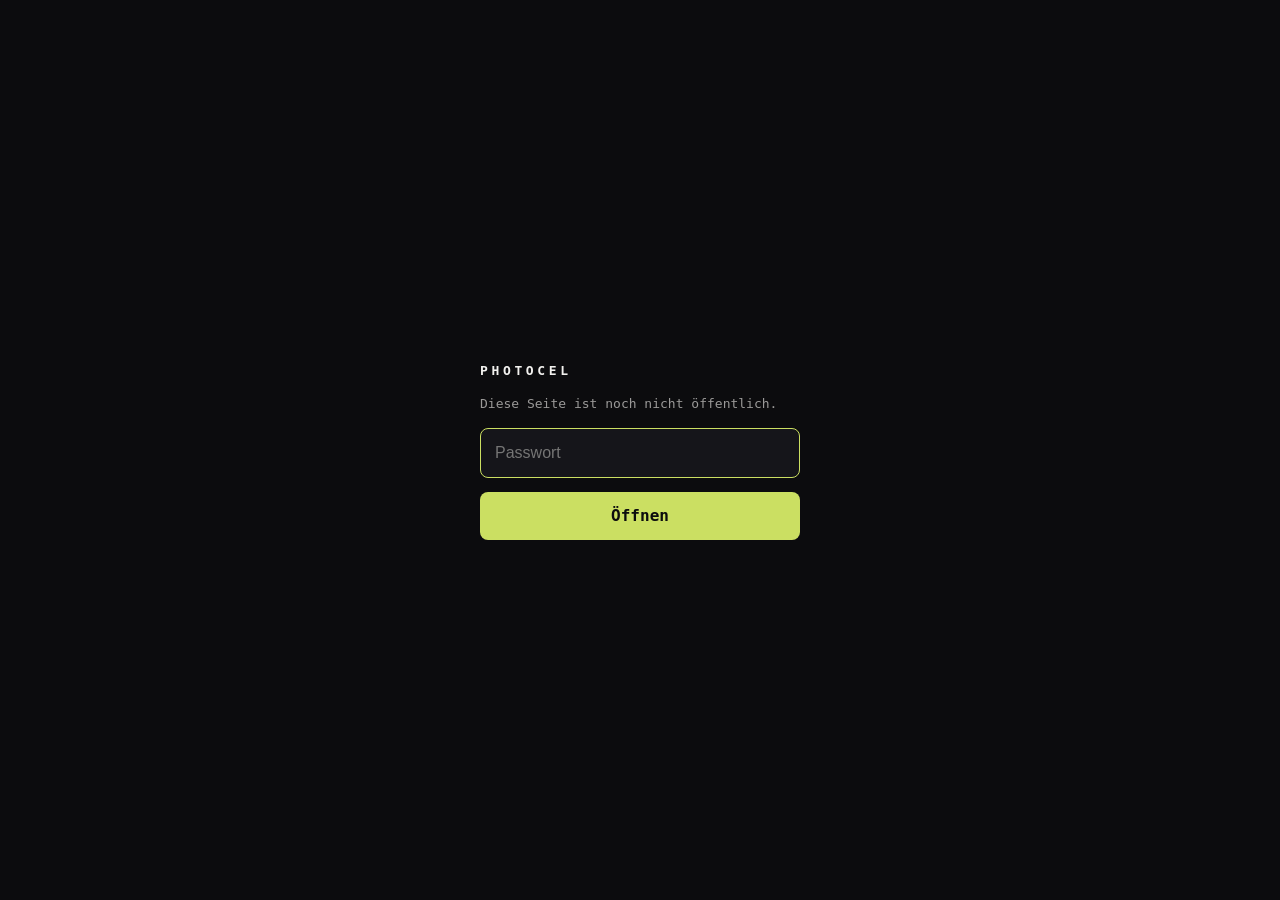
==== index.html @ 9f3f5c96 "Contact details (support@photocel.com); legal links only in the footer, noindex on legal pages Co-Au" ====
<!doctype html>
<html lang="de">
<head>
<meta charset="utf-8">
<meta name="viewport" content="width=device-width, initial-scale=1">
<meta name="robots" content="noindex, nofollow">
<title>Photocel</title>
<style>
:root{color-scheme:dark}
html,body{height:100%;overflow:hidden;overscroll-behavior:none}
body{margin:0;position:fixed;inset:0;display:flex;align-items:center;justify-content:center;background:#0c0c0e;color:#f2f1ee;font:15px/1.5 ui-monospace,Menlo,monospace;touch-action:none;-webkit-text-size-adjust:100%}
form{width:min(320px,calc(100% - 32px));display:flex;flex-direction:column;gap:14px}
form[hidden]{display:none}
h1{margin:0;font-size:13px;letter-spacing:.28em}
p{margin:0;color:rgba(242,241,238,.62);font-size:13px}
input,button{font:inherit;font-size:16px;border-radius:8px;padding:12px 14px}
input{background:#15151a;color:inherit;border:1px solid rgba(242,241,238,.12)}
input{font-family:-apple-system,BlinkMacSystemFont,"Segoe UI",Roboto,sans-serif;letter-spacing:.18em}
input::placeholder{letter-spacing:normal;font-family:inherit}
input:focus{outline:none;border-color:#cbdf62}
button{background:#cbdf62;color:#0c0c0e;border:0;font-weight:700;cursor:pointer}
button:disabled{opacity:.6}
.error{color:#ff8a7a}
</style>
</head>
<body>
<form hidden>
<h1>PHOTOCEL</h1>
<p>Diese Seite ist noch nicht öffentlich.</p>
<input type="password" autocomplete="current-password" placeholder="Passwort" aria-label="Passwort" required>
<p class="error" hidden>Das Passwort stimmt nicht.</p>
<button>Öffnen</button>
</form>
<script>
(async () => {
  const c = {"salt":"qbVuGtZlUo3PwqvukE2RGQ==","iterations":600000,"iv":"rA4GExsnC/anjBIn","data":"+uYuj2Q0Pk73VxFRN2JrZyHvy9JjQJaRSzq9MZ0OM78LVIU4Tv9g9wIpZbSt2bK5OGuQCMXRhTD5Z9LTPRNamnS92DCoAMApi5VmGA2HjKtFjJXap0HC0rdV9rUjx9BQWtOzagjD81OodkR/ZP28CWQdrWaXywcHNLxYuhKWGGMdIMjumf3byA2k750BuF3tVEoyr1I1HlVYQ5H8I/HIffcEI0J0k3z5d4ultXIRS33prpecDJzwCvW+E6Yv/izGz37mr/9mGaKrgbZq1xYuegtEyY+9fmcHu7RI2YvMzD97OHtZpmDpqOj4qHg8+NES2sRh+kmgbeXuWV1aimPYGQ9hgnBQ6vfbT9bW2OvKv8dPGKeMzsE3XCgPJnbZe4l9hwzkcAz8r0Eg+O31RQcmS+3wPlTBqhBMF+ZWAnnySkSFsvUqh6fNuisZhWiq9vCu2R/8O91gyYJkMTZmL1SRFBOG8F4ZOw2AzZr62mmUiryyrG7tHaoMZ9a3VVtCIyzdr41cHSFvwWJ1VBcgO8p5643bxeYD93JWpEHzHnxaNc/JRhiNfIaJ2MbhD3RbeQVx90xdA592uT0gn/rkKs9Ar4x7eI4xxzoV5JHuuuQ6C89NuItDuyb8ShB1e43TcYIdv+HEovVN2KiA1aLurIKdsJbdgyY4IIERYmi21LdlAW50YiioCPOXUk5pzR5F54eIuHFgNToLilRVb+6Nt1GBBjCtnSuuMvjI8PEa4D3pb3J8b/LTv4EjYl1SxjnZ1I4D2PV9ZnYG5qxFPzVFP+yy5kHX+G9aQCsfWgALNN8mQphyccUJwjp/CaYQwKP+5/[base64]/V+qjkv6xXShEjseT/Y03+UH2SK+z7PJUnLnEZfTCYrXzLw0pFAHkyq5Qik7Vn4dTS50LnHcFH3QXBrWk5aJljMEuf9t0rNOCOpTnFZwCFPK2dtQUkM4Wv98rXlsm3Y23HpE8McXdgYVpJKGLBSrRPTLlYr68Rmb2sDoomqsPMVBaRG5RdDoDx4a/eO35DLy6jZbEQrbjzPIgV8p3khqQzGPYMGg/LbCtIPe7IibECC8o2GXVzhaYnrXQ6Ooyj+KasvpgzvsAEYQ97Ht84+QI2eE+d8cpIXPI3Ea2Jynud8znQHky5KN5Hd/aOsR35qkhD6uNBqf+PAYXdo8c0onV/p0nPmlaS/2eK/1fo7+SZadrYN+LzKgvUfZ+FAgkQlT2ukc96iQqeMHT3TxFy04fV4eaDlBYcBAhzYRbxGX5+knqNZrD3wEYlQ714Oq6ZaBMg0svRk6NmZlQLdfhxgqmY8isYFpOpz/+vF6DxY7JoxZN/ULaILO6Mc0bmM+M72YVbenButwZW8Olu4Ajd/osGSOOqvTZ6hxVWC0ojf/rVdNRzS8RIqMQXHUdkVrHMUQuoVIs8ptvHWbZ39HCCLNQxsUBo4cjsE7K//f9QMFzU6KYTam+dKwXw2SNEAZ3KWR8aq28If3SEd3c3GKR6rXxyptcGRPa/kz/EnnoXv/N6hg1DkjbqCUowee37l/IsH1iDQ4Wzs3jQDegTDpSD80NTUYX1Y4xUdKmbbRFRWvrl08fy7lAOFrS4YjWlNYsFYu0hmWHTOH1fBikqgH+9+eBtve+8sEK/hqtcFPkht7wsiALEfnJZG0tj0G7tjMl/N5T91Ho7m6vad8Tvh1wU1XerwcO9Rxy3YebkRxbIV8n0yI6aBDAqjO7P9oRtsBG6t2OnnaJWiBs/FCVTVYmRLeEjP/n8myj9P0OfznQwNEHr+xsW5oxRwi94czS4KJjfKQCs2BvMA5AJjo8xjfZ1kNlwIuC3xXDtD+ZdG8PPu0tqE2c2Yrend91cCqxEm/nM0ajWegilQW035dRshpstwEmD4jo1aj/dVCzRB6HUSO+stg6hqfKdmC7dZiZg9wp9AfXsGSra5aW1oy7rKKAp0rE57t3HiiNRkBkngDxgPKBKMpTt+MkdayAcbwIGc1eyhomd3aJCwseNjB7tksaRvh0zkDZI8VW/9zqbcky1REDk0Aen1Sd+nP4gyinXPbdIUBt7h57AyrSHvlOtu3TOW4ceZoDYMSuDXT0prsBS3iMPHum4PVi3TjHw+b6paErT6CLy8sOxh61ykGYBczS/v0CrYlUS5YLSf6csihNxpaSZva9VBqWNwsDKCon3+OK5A2uawknPyyZfXWGizrNIaDaHKefINdVply26eSgGTd5zvfYuH0o2DekXM7bYwMAsV3lerwDf1Fs7WOnUUJ+qLYl4e4yIi1YGz+0tnRQDgYb8XhyZKcrLluciETftkgnrtb6U4H8TDfoH9ZAOYqaq/PVN7QR32gRe/NfrTfV9TCGXf6ITq+QCQ3TKoEDlbFIjzBs/ccfPuK2adP9OlKB3HxnugmwKT1a3PQ7saLOagV1hiRosBS3M/ghyEEPLjU5gl5xmHiofcq3CphVzGRnqEP7oPM9q5Xkan3yp/11ZqD1/szJ/DwuLl0mavEgZvbjxojbAAf4pu3oYaqhuUuVFI64HOljI08EInuqvwd16UYmnUSl5nyIuwKts0oIQ4A7Mqa6991qIgmErdfjbI7nNebnuZday/v7AG9vYohNhVtKY1TqmLutl+M2+QY7IMqxnPzgLhqhtrV2jOUt7v2btYzkWjWMb9pnVwqhXA6kIRZo8ozix/rAt6MLFd9nYgwcK9pHnm1yAylMS7Fb+w+MjrRFV629z8BYMNNjTeSwAHWowzumkdAMkRNpk/Ccf/op2skhTyi0/xoYlrQynw6KjGnGytJzSe1b7qKU8W23cSZ9So/vZqHDWTMblFURmc5DVjbXj8yrkbEAOETkwkAOVw5526c9RTWGJyGe0d8kMnzmwpXirAhm6HhFgu4bhWsbnDlmMic2BIseljPycBs5nIzZd75URxBRNWXCARvlBsOLmGyC/WIDuWWBlvwrjzgY2t/2ECfB2T7/nqnDWPw0YpG6nhrRGSA4MAZVS8NdXxteSVqcRbCv5iF36lc3NPV8bW9hggw0+crBCKbIHqFnoiLLMCUKbmqhRDnZVmDN0A21jxvpRZoUXYCxLbxEx+T8MLOuj1vKpfTVTNCHjfnmspvixkfZ+IpWFI+KbRGVBZwdkyUXJPjizF9V56Km2CPXRhYss3Kb18j3r95L//5BwTs97koh3k/By4R1pUSqFT/ICo6mMVlsU1nc512JVrt8Ma+CMC2dfwT6M8qFIrlDdXNg8I5YgXQLfyXSkRvD/pLf8z802/szCeXH7iWHtTX034s8CXKao3ZT9QqNzIAKW+380hXS6YXtFmqN1F8h7tK/EL4RmvTgxwAaxjI47pxa+6yeiOGTRB5fkCdpqfsCBFyaYZpxdSVQTZAuCV+GUINcNDG26SG+r6OXwm9346G8k+r5BAUAkQfAzK3G7XHZyDu3yJREdQyBjfZgjfUbPDdiTz0hTD+F0jv5V6S68jjRfgDwKzo/LA0Ux+/mGX83sxgK2pXlAnQYy5Sjba1TFTquXW9RbVCfD97JX1DfB2mqb+XIDjg1tjCKkgxOf6Jl5m0C7se1ThfIOtPb8Z+FhD6PlnbwdNfwsDd7FHVuiMQUNF2YRsOJwwlG1icx5kxedpoftPW+gWzsej+F5lYdZLG6cvyYAYU/3Jr87U3qudj8pJ4HHhDcerIycJTFPSmUcCBWT8wfaZ8cPSRZ1v8HPXvTGrhigInEH4eLDwhTXrK7LDNesEzNrlDZcZY2N6qGka38RvhV9halkH+TYZQ/[base64]/CH90xThB7Y6SijEnzWUnhXiuUjYm8b8rLozHvEcyyn80R+T/Kw/1Mb7hCv4f8QRYWj3nKY/espGFkoetvy5SaebQedZrarx9fmYD4t9wtYSOseXAbrcSe02GP54lRrw9jg+TLoLZcm16D7A3JtDj7D3efRRizLeY/dx8Y/Jd/hZYSHXcdZxQhnmjYDzbSMin9NPkqGKyt0j4WCr43OMrSxNpl6EaVBR0uGdsTiam/KbEH4vzwby0j1HNIlWF2y93C1HxvjnBbaf2jepsHtEvOhjVuL6hnurvhKca2FuqZ3fkKDrJw/kE68vaKEpCQmPzWdfF4a/ejq4DRtwodOjl4SsqffBXr9qoGnK+fa5VYp+ICjZ8+W2wF7jk9jKbo3Gb2qNx5xnWbkzqX2qqNEyQaw8aS3s3F1uiHvdElZs4b9P32J29NKzml8s0muvvboCCXWI2F8qqrBNkFHSysf/VafXskL2IT8JXvAiQMC4c4THFX2qEsehEpnl2qTY0p1kgHRbvNJt6mECBnPFQxPsNZi22vc6757wqfGZKXBWh2CXe7MFdDJ9oSAHCCNqI0Oa9810PrjzlFxUg9IQxVpa5NQNsUKA2Vn9FjkqQq8M3eqH1WQHwq9yVqr3dYSzINRe1oiiF/7eXkIe0J83/Wk4rwCsgwTQlXx6HdlCdVXxv/v3VUuK5oG/65sYXJGChRggQ0EbA2fDCaEAmh3pUi20HMKiVZSRsXW6h2vi2UV3WozyiKy+I2rq3yss1dDuZt7SwvOV1pVyEvC3XU525SF336o6PCoP0MBFYF8lnDrDFO4wmQZWH2c5hYjtR/yS8fAmNTPgpa85tZvLx9XslGi08qNiofYgn58H6OGLMe+XzUJzJZf8GHXdZjP9bRy2OA5chliquK5Wy4EmI1qF65X7ntLAWKHD0SBmvhkGisZm8Tuaf4hhIoF/++M7Ln+bcoz1FktsDQ3fnSYVQ4Dzl0nZ7vseYe86hwzX5conhjX48HKxZQn3P5L5d4fxu7/Rkc+IyIBiO+LdxmGBWKZP2bogcOuU7Y5z3aJTc55XSijhxzkDOIy1PtoRj425OGjPEpA5aD8htDTVgBV5ni1L5eYIhRRmy/0vHC0P4bWvUd91Fe5z8+Td2XujILLZVs3HkWbss9hsYvYqNuCBvEm22C6o86upmMSyauIrkQQfS30ke0ziwXzYcEbMZKfyfmlw4RnFgeKAj/xoKyybpK+RzcGJFX0nJPMhVXFGingg3H+Uh4LSr2eQLyQJJGsm1owh3Qs0hn5FUyLAkwp//lquD2BtVeJcUZ6vbILw3D1Nyf/Lrl2vttzDY/Umthz2AFn4ucJgtrvYCZr432RZHIx72omqI8gSWc6nBEMmzu0NARuCZyaveE8ucghHvEMynvqFvVB2fxWBe6xTONHRpa5Qvp+Qr7a4DFfPvAg4oUsMZlAnx4Hd4M4I/pRQGPqQFmcRapqRJFcdH2HgrAsvhqzi3DbJqlwT9R4eyn3BTFkUc0xHYb1YoYH+DjRw6ToJYjNLtjIZkHehRCHANq7jCXzEwlmDESUuCDI8ZXuR+jjsTO/1JzJL0g82qZYm590D8/RNG4IJOLcmVhk53Y1wW1+C24Yk6D0ti1I7G2s69jUbcUfZxPU51UYJWfsyUP6n04uieo5/GjOJs7QFGJ2BnR72AvhI2bqkAEsaKT2WTw90L+VZ+oKYV80cDC2Vbq7zGVnxyVNjNg4lqsG4iztvlkNSsW9gbKaATvZyO4NZVTC+ZQvzsO1N1SCE6fQMgUcBudkEGKDA8CN1PnISX2Fhb6yANcEhGQfq84tKyErdfashVgSFs1WqtF1iY+j//[base64]/F0gODchqVe8BkXl0QViAJCIC520BK6djnktb6ipda/sgbtiJUVduXa0oS+FkCnfY007F/4SlPDu5VcXWXtEQDkQT9zkfyR+Ey986lRbyZpKrF+RxRZsHVUKPzu9O6aEg+hTeb6OrTNRbDYAcI0V42C1mZ6/T8M/xe6ZiCDkCXHGczgURznaP9lrw5XCR8bsYUxKxiwOd7kFNiUKSS0B5+8q+A99SziFVEByDQ6YGO/Aau0IX041ENU9HhaSMnCQnYi+hFzLRcib9nZgY0gsRzyaXD32iI3DIITLKNKjRpTt+sTsjFRZzmKbrPD/tX3r16zq6cMPmFm2TP332Z50ahToeogRV19g9+BYWaPd4xqQf3OJ96MlrGM50NeqiAE8oKy677HAtxB1SGHB+oqJ1nVk7lB3sw8AO5pDzcQB3NJ3lH7Ch3mKYsisUFL6FG501P43GhUFZLntCVOs2syjLmhsgUMea6a+k4yzj6HzdvrCa1NcnPAIXbIScPBDRV/n/wnnCAZRPOEUWoqmBONMJoHFxLPfnDWznhFX2kDTQ4XXuI6RWOVDZgUS4kcfsKRcaabaYGqOwTyLNJ58sEMSZqeylIEc6/[base64]/dJJ1RN0B00M/SS4/6IlG9MiwrZjBdijoR1Fr8vcqZJL/HXojETA0gDVDh0RZezAItrxyTJeL+VpnTkdj4nUNxi7jdHOcqh9mEDfgknCZmcrealVSMINgB6Pxv71Sho3+EOYtMfxOAmwN233vSLZr6LwCRkq9PxyfxldZS44eLCnp86vLRTaawE/nPMvKmisyAgu5JbnlDmMOePhCfiOQkL91KrLuNDzORyM1XuN9SKF8/5TGRYeN0Tum3ZlLmJRGXdCj2uOyRpAgQSpy84OexWySVKHH45VVFGB5FVNvMF2qmkU4pu4ir1TQRoF8HMSIAlXyY1vkyzucOBuH41OE3zIG6uY1g6z/sotQco9YHxQdef9CSJX9+qgu8NRq6LpogsKLeZ24DSSWVc8P6O7/OZBAvQBXEItXrYzEJpUQqjVI7wJVBvmtpagv3jxeFES9y30QA8GCch73QDgJXMvktoKyqRXBEz1mtmUeH8FxC1e+hxHlsButZ2ZuOpYjK6AOjQAm3Nx5MmvayoeK3k6bLRSpthaVXHTylBxO3XaXZKsn+lycGUYht8pIvD44sc3fJSRSKZ5Or/pOhVKmeyYcbe6kjoUXaDcUCYdWO7+BJYH8MH8KD5egdhZIdfS5MawellRIiSUOMi0KXZEJRfi42IeGEbxopamoNq8IxqGcF6nF6vNr0kOI6/chgpeXU5SNa2mrBbpHJ+SEuoLFLFSX1Y4ceavc08n8H4Gvao7+Is4ekiz9b+4Oad9E8r2dJ7UxLuMO0zOmzD4v/xjdTGYUDG/egLEa9E709nBDTQQGe+z3vYGWIbqzEvda/DbXjoqZLVtIaR3q0g0YEV9bfnoNeR5WTwApqPPC1d7xfrXK4XJ3IOzf9SNIM13pEDltPkDjZGAqpF3LR92i6i4hA1kImUZl1xJN/ic7nwhOWvBUK+tFJ3gMWFIYB8xDPA2Bl0qJqebUDvM0gTyOu8srLd+cdwnqvXQak1XjGUdWKAa2Ro1MVNGGhzgLb8AZPdwrhwZv2p1hyI8Xrlq33lWwhp/ugFxUWQ8f8b4PKFDYzbIE3q1msDZw6+BlkxmloYspY11t4U9dIbzsw9sJC19aV9TzfM+lJKxufOER2yoKgPYFimpdlgt/hkAkWisF3lUOB+PMh2hBgZX9z+y+Wb/mZvIiYtR+qlF8I0NpQEEet+WtCW7At2NDoNr3zNpaBi0O+q4RuHw8evklUCXjxOAwOIqjVrv3ZnWIjtBBQi/+foYB0wPreQRt/EouHPWBZAQQHRQV+Rg4CB6L14Io0X8t45I97SxJGV49rPQ8sFCCDyuiF7xoz9yv4m8PeuMNBgau3dm6hKd+un6KfQnRPfPaMmEH7iMi0g6sKDV0OK5ENoHkNosfqbUOlUZFiKbrCwlWeWCKKG18Q14dfIwVmJU2IE7HqT+TQ3bOX/jVM3ikyKH3/fPueln7t42ONLYTLm7NsQRHTfduwR8L1u80CCtnkHMM3iaJ23jBCnTI57sNDtDGsqnosUzBIkxBNMmFCm1ClAhBtqvU2tta3aJST8w3mdrYPHbt8hpTL6OtdgNlIuWZglbnIyOg7uin6fKMq/0zZWTZ2sLInSy85YciKQGpDN9JF2P1aV8TqxQbYTR84uD0erON11wOUho+TqX8a/[base64]//G9m3a0MPQFid3gAj8ELdRUYbua+9P+mkcWZTwUd60u6w6sU2Xcks8wFXT44iSEn4nVkCU/uz8ts8qWmNsfiRpsC+UYGvP2R1vL7P487bEp5YGGINXbyj2sHFeFAEOJgoZAqYrrzjfYBZdGW/op5YIxnP8gFQeDhfbyJackB8znZKQGpB66VggwU7b+R0l+eNDuV7Gmn2lftXRR/A6hw6mcuP8k5Z7VCtsmCzJI1jYjLS6HhXLJ/Hb4dav8lH31ezhJOiJRLL+t3l+MHtW1/Sk4/[base64]/bZFXjQAIgn4kL/tgY85PjHiLQ9NZ1eoalBvwYpPwpv9w3h3P1Rc2UxMTh+w0XTE789TJXLApcIZsmcM1z72SEk1ddzjjItfpvBhLHnHl1ESbHVQgvWJYYzCPoF+D2DZ12bdU4NrKEvz0JQQUcaoZuXJi7OkJCYlF7qc9XU3mvO7HsYVXKcf8NwVelB1JL6OhoZzE3UoXeo1tbjiiF/Lsue2ngl7y/dzL/8aZOZNVWRPEOmeeoROLrI+YQAn5U9KshC6ACXm0meZmwO9vPb/0Ma7//t2H+ooOPKi66xia3VZvBNFvSUxCQPPJPDwynJp+h3dFUNA1DoAznBsCM54RSK/[base64]/5QtAFxjPJj6HESElOjmeYKMmAVMk4MtpZP5duwFOfdEUewa8tJgnIM9TDklMo0E23MdR6fLGMCzUxWcLw0AqIFdCgID7BJf/G4AuUa/W8+hrcgN8gku7N7uAQRi0Jkw7bxBo83jM3TCd0t8wMoIBkCwKut+e4adTPqdvLgyJobV81CquOiGAGZIVW12I/WSSPIsJQyzcKtURAdjaymCfbchEmrIRRKNq8nnKUdzG3v0RM1ufOWpcaqE/OSgKLKQa1MzzEVox9QIQqvmWkgKV+XuhSXnY7WO/VCIJeEQrgVImp9R7hkO4chUk+3VPIEHIWPDPdUPuBkgCuQ6qd4RItnXD/03z+MimWoQoNsMvdLiw/pBwdBYo11o95PHH54BJx7dS6zSIiDE+ZyZCC1t5K84zDe2eyeSge9ZCVgIKB+kbpoliZ3pZJV/TUOmFXcLrTdzqImlImuwUuw9JhotJjWfx63B2l2mo8TWFkdP1r+udJmtFhPvQM9jP9G/5quXGWXhOTi8o+la1nCuFW4Lpmnk/Jh8Q98JkjWoMHFwDmcccvOUeZSu32wGCPPNAur5D2qxLtr2sCEyxJEthiCbRmbi1wes9axblFojmNv8kje7bL9ooq/R7am3tNCG9/v13JXAuy59issSs9gANCnSIRRq1msoonT3q8cmIw5qkCK39wXiL2GXKX/eSVu5vF7OmnaTLFsrI5E6okwb81pRMuIrorSGdO3mdnWepnMQ1fle8WDER0VAdn57E3hKhSgbGhAK2+W2YZap48KUJgZdySHijkyCScXF9RvTYUlfbXj+PWTu542Td6rlCYYPRsCftN/4wrhsg+jMqYI9jb60O+mDAH2LIE5UXwilci4iwkyT3dobbkWDdW8WbtAE7vBRBbLjgy5lawVFSbCgYRBc6B5R2e3Dm7KY41IeE1Rp7eBCzvR0arLF89c+MSN07yP0rq90E1E/WPzIVCaJ0m7jazyyFFaqGArlLSIye8EYxR8ctPxlcYX+wrbKhKdGOV+nEJuL9v4gaDduxqIhV9cPZnZJ7phBeKBJzP/DM1AWJW21NKtqTG89j7uuWcihcSXIBVKgIfc8LM0GTh6euSOi+1bAWH+tqkjUW6hNMvUrQhITiyzB9cccMYao/KY7EAEwHm1VHfSjQ43/81hwiSdn9VdllEvvDUP++3B3fCZV9SQKiMnq5QNG5ZFWKvzDfO/XzL0+0ucE4IuyEzxq5hP184E2UOh2IuuzVQyG6ic/GAojugCF4NlfYzn5d1gt9fEjY6ZmmNEG0DhERVrlHvgZ5FL6c34xf+ERtt2mTSHxgz96hJx6hrkg3p0FM/xSnnrMY7nsUvToAJwrShJ/oQDrkgdwPa6HGHR34+/yznWgqc75jr5ziKTt2zdPjNmL59T4xFsA4aqRmZPkXj+xZHvy3XssT3dcqepy1suby1En4EY77In8HFJ7jQDgsGtY89q1NX+asZ/[base64]/TlhmiKjo5tGLmfB3RHn+CXyZZtolBkzP7XEiO4sCsUVzIPZObC+HV4eEeGey/+9/QyIs0ds1yt4p3OlPLAJTdmaSOoa7KhsB119k7nwHr0xafkUKYeKHO9uGsgk/G6Yctrb/LiCWfiA/r0RsMfEKsPpWb2plJNwC/8tmSB4UXX8jVHgvjLjbRbDOaH/74Km/8xSDisiItrldVUZqdAH3D2XdX9dY8xO1r5fTL1yqLSzuz1QksI9NRTesrv8Pi6Cw53BJTPerbDEViMnKHS3qVhI/tG/5AffjYoyQkGObgqAAuB+07JObXagqkygePIGAmxw49z+5lTGCDsVNSDDtZPrh17uoEZbIqmVvFT/G6RbvzysSaqfdVxG33l3Is/w3N7DuB5FnkfzYFXeZOESuoH3EY7F4ls8FlcduRUAEQ63ZEhx1YgbV+k9x8WUQDgp2HH/vw62qO2IdMgMc8ZIFa1pJMlsWbjvomnNYhUXv5Dk5xN1xIfWKuiUIrTCPhzx6UCo3vxl69lgVklDN9eVif53NhU6td9WSTJgI7JCZtFmj0CWTLUIGY2JvJYcTRw2s0sq/VnrKmYuA3ltpQxY7OBAHTf8ecEz2phG9G3LQbWDPDui8bpPcRb5YKlWC1bYmkemkhZzb18sK2SaE97FcN8qpwJ5AdwccgZ/mWjImuAl/TOtJdNrNGM+u2wF6GP9Hf447X9AaZ004b6Av1F/Qv84um8WQTGokDPQRqbpIxUnz9Huro9KE35J5iEd8OoBoVi260TSxrK8KIx/mFSCAfO1t+mAAXcP/mw51QbCBhzqTRgIYrpr1V2EH+gRjVhC2jKHFhPoEHdUOjmlxMbF+rH379Raj9CK8V/Oq0Z6izQMqD6E9isZcPJ1SUP0lUnNCe6PfCtv7AUPN8jCW9jmEstYjeAO75RnoVn/4eh/rmyWZGmjMGlnEK7/retlG5rwEa7ENAtqRbaMG4FzY03R6w2QRLfF2XGGQG3H+L8G1bmkmdKaLZIzed5YE+vUeoag2XZ5djAf5OCbiUqf0WjG/[base64]/YVzIRDsSjyeHoiWY6V4Rca+WW9o3J29Y/5/XJVjhO6eU4sk53LeJLlHcezG9UBYXuyPD1/lMYgmY4nG0vvpc5jJxJ8SQOlfXYnurJE4imAATYWNqwADWKk/Yh2snaRpqIeSU9X6YBO5x9aLPsjVMY9vr5okBe9k21FEXr9qo9xs2zE8th4LU/OYcZUSIzU+MMbTaA64k2Bt893lqI4c+MAnjaa2LqPwHapQGb/TBwzUU9OzoMreTmpdtMToKsw8dwXSBxOoYipH6pTVHMTPaG7jQDmre+4D/CPk/t9ZzK+TI8hzSD6uMkKf2keqbU5v75o6pCU0Asp0MEnspqGjszgpDTqE++LN6xcBH8GqnPsKqDaAdl9ueuFxm+dVBf/8vRLvd2obiwhiPkBs5HJZop1K6j6b9wuWHbgmi0dP8oPz5/YDelH6bJ0FmTBeU0S9b5Hth9d9U7lFeZajEyHA811aPVy1seNi4DyiJW3ykeEKsZx+yQyX8dD+q3ptmVKxYJoGOStCk1hHvKoiFrC6bDag1BtTKXDMID/t/FI/XaKdACGhDuWgfSRVYw5mHuSqY7O6axrR5+Kf/OGNC+6Q47bYJmz1C4TeT9DfZ1Z3gTz/A5XHhqw638sRuVBcBieMUF+Di1q8+wIfyUDKCnluvirXCM9knllXafxN35Dob/vaLs9RH3S0P9dO0WdUzInlGFJfWmJknoOmtblUuMpdsdH116DAa/YYljww85IH3yZikobTFdbBKcTAuTKkdIEnKBXi4KVGSuVMASruTSibrfF8/DUwJsxLm6OxRKybylgT1CgaNwmFP79BEQJB+ijUf4f5naItO8aj+fAxX0stGD3iLfIKnIqWtIFyWMVr5U8eQG5N7zhd/j297mYEq7ce/ABYpM3l3EEhvKcvWhXr5VwAbHf2ngNkKca90NHUHTOfUiROdEuMpFgqr02nQP44j1kfZYCmJ/Yqhw8XU3HRYZ2CN1918n1Zo7P+3GLy5utt/cxTFrFSJLk2wnYGbWF6UVTkgWA2xvYSlrB2HZsxS50k/zH+eR+WUSd4FtVd4VOJ9v7CV7bBKX2lSdZ3KDDGpLQ9s7eNdnLTuHCs/Kdeln2R/ykkamNAuy9kW1zaMril0nuyqhw8xDufLyKqIRfumPYOJkgctaI3s1UVcjPwejmEtoKr1bIlxEUlkT/0eJvRCIplSqBakhCFrqPu4bBHJzP/7wfhzgnEUAlQr3UQcSq+T4OlAIXD9+rs+bjOGKi3CjZbtIHUA+OsM+cNtRxrslw+v/mF3VVg+1+ni1lEQvXMzHiFCZEREi4vph5B8WCFO3qKPLJmga+AsmfJzRvk6LMvyQoRlYn6p7Cifmv8BNufNnudhjBxoawquW5O8IZ9x6qhvn7IFKBSjLVg2c+AdTTFiGNPuj8XEAlKKx7YAP2pf6YpbyKb6VTuxNhqvB6KbfKkvL/H+UQLzebLpdzcmrXCx3OD+1hDlqPjUnV42p4A8/uDNS+pA2XI6zOP2LeR4THyJdPAahenbIjnbxX+Px5FgIzhqw4pqSowDoZxv/WEge+V3s76aZ+A7sIgTulwmecq9rmNuMQ/YSXHIFtAlaKVOtXmALer4jTIfca2Yj2ZXwvDyhaf82kQbKgYqRG/0VW3wS/Cp0tEPSgzLJALpq3MpMlumQFdzhar06IY3hKL67WzGzTcFkFuGmnfhoa/21uFOe88NqUZoL/Bm8U1L5hxl6J1zVrRh//HrTVX+sFKEC7WWTlMEOo1n7tV4RRwV5G0QxlS4WrW+y36NH7c8hlCcqqjBfBUIoFT9ssBdBtmQHp+zYXvWk+8Ej5093oFNMJ8+yWJ3tqcUHc3KaRAS03nT29/sxTtFA/9bEn/9r6NAXb+ceIlcG1CjqsMVI0+oIoEIPY9bH4YUFbIUUkLpmgmJXCZrcA7S5xzA2bCd3/leXNN93Tt6aoKsTy49amN67okdkD43n92j+7+aeWV0k6zCMopvUTenQemCs5VfW5DlZkL9yoJ+s/c50MTlMtXO5Hn/xbYYk5np/x8MnPEu9+CdEngKtDkSZjMnVzR7Mq15h7fPwhsWTIz8ybAweDULeYKJsiYeq+KZZSXuvB43e09nPGRuMeU1S2UHgosvAy4Vu90q3QEufS0e7XLpNXVtML2cIhYVAHE+I+GtZ6cqNysbBS1mSaR/J91duHvqf/oQf6V5FnOIBFo1kcICmw1m4zFgUCsXkWEiyGfR08eWBLtmYlBkAzv2yyZy/[base64]/rTSr5LjoJ34DMR48vkIHKAwM4R9A7UFaTNWXfODN9AuiAfp7sZc1lG6HWWtFbj+1B5VbYHtBh/FOwDS6Uc80R6eDiLu6aqW4HFZeP5r1AEE6kj1+ArukDozPcmienLQTk0lbU81Lu3QakQsQvwif490YLbZDNtnUlF6CAKk+jqdLS/XL7tEl6Q1aHyUlKX27hoCv3cxcBEZ2TqD9ta/3Pb6V2//HZ+X0jouhBWE8GIIZiGQYqN7graAmY/DEpBEkt+I7zxMrPHCG7mhGltj46snKUsxxo2FCzfhIN1+Mqwz3OscvCYyDvw28g8vAnkA8FRQhF88kK2l/t9OYw0dZzxoj7UO8M7eOCiWWmc614tpuh6Bi+/sFXR4Yh7knMN3rwbhPk6SIY0ExN5ovjQhKRDfBtujciblYpAer5tD0DAy30KdXVez7KaCmsSI8vf1dh9nz8Sgexb5xhJxWwvtjpcs9KLgXtIx/hwSuZMwa6kY9qvmJgxHD7wHRJiH6hTQMj6hgTwE73VO1npOCtwzZRnXADqfXwKzJX5TER3Y2QJvVtWGQ/izzROjxlFRi/GZ/2+n61/QnuF6B9O70UX1DOsFaWm0830n5DUUJJKPVWy63F6SA2FUUZC9KmXPEskZ1l2pG3z8Z8MNTXXJURFjHUP6KJQIoXdecaxVphbSWTZsKwsCmjuej+3SzXb/3T7HlOtZ/NBDAvskSCJIl3iPOiOSu29xwuwehcExJIx4ontcIjbvEzYhJM2IscUGPp7NkspMMRjYa4BucjsZMQh3jYTmDMzLotaFaMPEo84ZoPVL6hiRoYvDdkGSISoO65MSGu6pMyHSFVbfLf/d1fVLQYTGfA+JKBOMEHgmyGFDS9jrvKESC0xEdkWoLv5PGygi1QIxS07VSZSQH8TUY0J2AzmBK+kEZjzhIh7FI85E1LTu+Le+eg1VwG/X4kwoDz5o7VUtdk+Jqvv6RUkLEy7QbKL0aR3Nezqz67mHo7DGdlVPqgpBae9xDggOXcs9Kya4Xt8FT8qwX1Dy7vQUQ4vMLrL3d9TqStu8ooaMSlmxBXAlaxkc/5kL3Qe3DERh73rvvBBNdnfpvjzqyVWZ+JIfaniEswMrj4ADi91MevFVGh1EQbzhFB90P2v7vC9v2dGePKzGG0R4ax2lId8nB3dNMNI2KUnpH8udpsbANZp0Zp8ASZAn1ZxjAzXkuN/kQQsq9H3WbOUquVhCfDxA1r+SVTovgYymAaDP4iPSrXTm7NVR6aW52ul17j2ZF5yUPxe4iUjTmNEOb/hYfX3RhvSs/EPPvtO4N3rqPB0awBgTf91F92rhjb4o2n3n7B5B0sDvsB2dzIdfOSnsWxtmSy2PDC98dFxIKA8iHgZwxqAeNlBjSxNgLETA7zK6rgNJuVML6JNF8qXdBowGWJtx5goMk3ykmMxN+tsXPzS8UWb476aAlrY8/5ZPNMXRHNRDi1YeWknhWGG2SBwOGiD/[base64]/3ER2C1BHQLld8UTEDv6UtHqNpUGRWJkWW5tPmvoYQBSoN+9f9Y1PLOwya+9MUsNT7icqvE+wAhzu6LMCyNMluNvc760DZfsR0RzUVK2Vn8heHL50u3JJKj+hOu6OfM7nMKfLt5yesiJVlcBljs+bV/Vcw8oyi1ElhCmcSVZ3FXqT7UySsCLGMHEpca0LPkIOHg7Oj8ODAyXVa7r2pZChy8aG0zYyjRX2x6cfDGfdOZa0jpOlCCmUEBurN7J7UbC1lca5F8kBVAR6gvlb2XzzbxKlGWnYg74yUeLXyXqMMFiKTBPgLTvtd7nGir/nDMne+8vPsZJQR9zfXyZj9dUfJMb2LFxUMNAe7+9BxWSN6BI6Qk8RiFwAg68FhVuVCNxFdvcQZBXGgrErfw5/uw+tMPUX7ve6jmbfPDd/X4eofJ9mcJxxK9NO67KehJ9BZgGUVoOiz7Ye6CtYNGzUfDbzR3ASaF3xVSQ9d3XXobOahpvTTngBk6oQUAqrPljaeLgBGHExEnohF3PfzsmPthbdapa+fpaBIFMjWxp5eNE6zLIXaE0sv8Tj4p6yGhD09P6TITZoNzspEja5V/rvrlwTD6oY16ydeNqbenBmbFzUpcFTFiknlcXVEvLiBbscAfQM1drOhfzvyK8eVGRwLchUCl10gPc46vCA7pRsRTZ2mxWAnnonR12lU5BEjIWrs2pfjyeLhH+PLNnWPxRJksM30aBSJtLSJEdDNDRhTqZSV+0ufhxxRlURb2EYchGMBRW0ysv+5eLilxrm/ew7if2v8jaxgt2MpmxobezKkAC1ASAK2Dkor6p7MEeKdRSO2soau/1P6Wav9RfeMJsB7aLJ9GUtugj5lTz3N94EKCkY+0mBF8/5GBJJMB4JhHnMRvvVsF1KuGXbM6edO7UWbsueW721DZ/5iwM9TWOV5Nh29TdqcfSJrlGlrdQGbfjGe9176/Lw0J50wwcqEsVtXiEQ/ep3rojCJLnAo6+jqj89IR54Anltsg/SmcFdJRoAp51Y0YKaJHR5yGG0W51M7khdBKJB9riEHhU88sIckyUiPdoJG19+wI5xBGRHyoG64omR/kqXWK5foeI3Ig5jE5gKuCVQQMptlMFChhves54faNjYZWx3drVthGR+jTtmztrLpQylp+jGfGv6WOQ999gbSBokMITjXeHspUfT0nQavF/StHwarswD4epPSk8OOaADhvmyrXT++2FgWGUBZdVBi6v5CZ4UAfo/Fkp6FGT6oZZVFvbC5JEtZ0w00uizZCBAjiAexoblJO+FGNhfjd6LHMdkEnELud45Z9q7MTl/+WuV3BjoN1qQUy6W8Rct4ku9JvYyVvl4OwNcGTwWz/v2qiEdKKSWJIFoP3eI6hXvLOHBC2PFwTRDigCmwV79JKlajBQ2wDlXrDNI4+Fp8gGiXt1nKdXaCjWe7gE9cYBQKOeoZkOl5brkhunn96V2UdRFBECaZD838kbeLPneX484DEvXPQQfmtILw/fNWvE7R0mAtFh2cL+quuKGNSx1tupXhcXVY5GVvHId4R2PKIHJsZlrxxnjUBdRTHELCPuCH3WNG2IIjVw/sYNXkp+lUzauPlg/wCUYj7zVlYLi3+e1CULudZ7PqodPVFPjMoZrlNEaKyxXqloqcVXbTFJLG4ovxbK7UpFAD/IbMQBuwr1Mz07dwSwQ/vWuae9T+0r1RnxU+d3AIpRxsx4Rci3y1lUcjd+o116rrB4nqISY5f1AXIVOCX2cbpXj9E3OILoCBUzcRKGJ3sbtNUL0KDNK33aYV5que03Rob0KamP11+sbdCqBbK/D53bdgP8zbWJDJc8e5UTWnYlUlGYAeHiN79gm0kCC7aOHU5Srm06qyrZFdxUqNpk6tSEWwo/mJxTy3qRfzzUlQmxeg34xpkm7oatjnjbwMiiTtsu2Z/fvoUNU8Y1f2FkQTJBqNzNta1dzaIVah+qZgzq1po50qgokmbAlaxJXdE3RsLWJVi118WBKRDfw5ecsUAF+lwFl037QT/7Sg6b+vrTKBaxFKuKGH6hVPUHayn6RzurfKFJVPNFPVP4OLtEzk/KbR2NAkuNYAC+U2aULrKJIcDs9FfULbFn3XcANEqphHo1DUwxy4GRudrcIQD8WpwsEvQmfbtlLDRWEbDAoXEQ2Mk+VbFf9n/kaCPuwwJaECxFQq9AiXNryMYEElROk3j6IyDmyMdafTfabcYlZA2IfloD1PuYC1xoyGMyt9N62RMfa35uKR2hIdX94S1gqv2Ec6EzWHSEfnganS7dVWEo/Uw0dIkF8/WFHWcYkd8bi7qqoJ9aEJelYYL6V+KLYHGGc5zpmpkplnuDW88dubK+ZulpjG/c9fFvx8AO35Aqw9bVk4zYfBOjNtRHVm78jrQ97n1mO8hU4UOZ5/MkOBouFkmwjMdA/b9o3o52AIiGkA3GOs8x9Q5SWB484p5dOqoBkmb2sGWKyEgJhkn/X8JhWMeOJ8E+1oqOPk/8LTBe25gmUkyXcSBrVs3OxhAp8LAcOD01zjjbgRYYh3e8YiffaAgn47VVsId3MDhSlwNAfy6PJviWc8zB2RhsJflaICD47Sggjw+j9Nr9uXS34fQzC5nH5UTIboilqOD8715nS+Q/ckmsobnFjVYT2uhx2Kt9tPqBKSJbdjGak5PFYe99++dOQpLu2AC2Or1FYsAXbRr8toegZL/iZJ6fbblQZSfhzBtRAy6Mf+GNgDwIKqhXRBqIyJRhY8u/4mPKozpyJm8z8X3Nxjd/PvuqcmhNv2BcGzCTAN1bLpVaQgAF6UQAdFCoqRikjzgEnHjzaQw6wYA18ESuknuaD2Rjj5/Gs09uWC6sBcEdkRM9XSwwWcK1CEUV/[base64]/UIivkQWGECigvXfZDRXdOQvOq3vYyplRIj1eiRNdYRNGn8dwIWn5nJ6kuxz6i7ZSnaU/1E/y630W+6zJCGXKMUIsZK64xfGD7XIrrM8lOZtZfbXys6zexQAIKHZ0eJDlw3e8VpdOLSpGj68scs8rAPpQbwy66MtwzzSC1dN9dhrQOIk9/Yz7k91hIJyHnyE1vC2W6qt0Kw3oRpvCCAqzSS2MDsDVbaI2HQHM6EBida+h321zG85iEwl4tWocTivnS8R8upZSWWiCcH9yvIglvpqSsWf4p27rhI9lSX5sFK2qXBegOPCt7hXdnJ+YGrLZLT/iaqqwXv1TW9Y1B1m707SJ72zFHkGouhIW7kcTff8R+/tzDmI9X3RT9F5w/3bygDqLilf47L7P6bSQ+5f+u7KOAJQYzNEJ1EISlcXoEuux4QJbBSvt1jBWjSXQJHo2UdSzOPCxIGMnZysn2fqH93a7VT6fEiXPDBVKc/fpXg1ojxfpgCLq6hW4NZWLIpJ3pqE952f/4Y0ZDaib0cd47VHlm0bGDW+BJsqSmWaF2w9Yg/BTbdbrjhADJ94Lsmi0rwcAhnFQOsoHCVZPGd0+1vI06jgTDckQyDmWorrIZs24qc9o+ttbSKA5iXfn0zW63hOVLUefRWiSoz+3icEQ4rsQNCIa+Ifv6nZnG1MSGA/x+Po0L8kIWjjR56/PpiM4k5heyLVOh7+s+vxz9apkDCMphIKMMRUTiBP30YE/oGy4qJ6297ZWO7I5bhPzd914HZMbq0AtMlc95YZNwH12ic8pm0a3Ar8WGQUot/Z8d4IOSdih9pq20tw2vEbNXI5ewAXYUZb7CLCrVsiDHqmL72Wun04WUx+kLqOIGlTPfaQ+fcCoSjR+/pkiQ1LoqN2fGoeuLE+DR4GLg6VlcxXPnG96jbeqP8nBARJLSoGozJ4VlUHvna46dhTHbUMjJgun2aZBlTgT0X0YHgCSlWuUHouGc4V9Lb2OQ3aSe+ac4vH+TIdSkUlEWTOwgSqiwG8T8q3UXc34qYNHb6IjPZeDIwzzk2r0iiM4/xSroYSK3JREhv06pUuna5tucgDpY+05KmOn/27cLiWGuKksWH9Htq9AANJV9fH5MUmEbq9fzq5DhlFJ7TfIW679aQK7Xu3QpX+34tIlKroQlXky67tAw5a0ruG+vpstsacr4vN5StpF8vaZJrpcOVVn+fpaELa82PB5cYa95BB8by5s9n08A7NMqZ/8wQKjvfitu6rh78n339Af6F4XK1amMnts4gcC12atMSwxCl3cjrQf+za8+WAxuI+oJsua62xsG8ihTlTohAfHAptji82LsMB1ALVoHlUlLgYh9cNLpIGJ82rip6ITYQSZhRglIA0gNxENuUrgB5CT4i65354wLFXELLEZZLNSsGEtmBH/KgYN7C34KQgk7TUDU/n+hame6ArrsyQZpmXwaR09mhDVctwxgFKD48cfec13yimv39dJFLf9iOk9SuYfMLrpw0FwzqvjBTH7iBnLSn5X56TqNVnZ/qEZqHK5xGxLf83DtjeqsxLlDd7XBpeCaGzJUgdeNu/jkZfvEKP6qvyNd/bwzV1U6Yfid4KTqIdQPWiMCaGOcxPInOjs6fCEdC0cYWkPPtft8DajwOQoz+EyPLZRbajVAQ4BlqKsmKfjIJHc9TdWtyMZ2ARc2Tz/i5C3/4cgjbJYnY4JKkqvBKWM2TJBZ3RAs41YGEwx1P1EZvvat/gFGyqitdOUGZYhrSPID1y9x+7GCXIwbWX/4NY5eMNt1qu3w2Ioxav9+fYYTOW3wbmBUzqAiWaSTvW6NUp0hlZ8RVNdUZQ3mAOBwBZHLXRVZSZ4pBLB/EhRMDG0igk3yvkd5A8/sQNBtY1mvt6UxhwEkEljYgiffWP0qZqENXqed1g0fE9VYC+I1NSSOyo7Cs1Cwoa7K2O40XpSTQxL8+SKLL8AyPUi9Dz6DSsE/+cj+LKaHtFd/J2x2g2PU4KDYzpcJWS+zXJuqYceJdQS4QIIZtI4NfVDixB33ihgpZXpgJPO+B7zyf3LB9klbk8lKXxhYOyqUBql6aKOAK47dGvJIjIKW+rLvqen+mc06Wk4g/Gs1+MlewjEvssSYKrOO2RAwgbF1BSz4THDpiPplXwmAYYGhKI6RVrEwsNavgJq/3rWTHn5CMRBAdPTEtlyyUMpksLwJrYxgMy525SJJQGE5A+XuOj6xSfMWE8aIlOhTiC3vwugoMNNEoDkzhwSyVrmMm8Ab5h48neSjhauMtQhEgyWx6kXM0erx6EWvweJUo/[base64]/iH4UrKfGufqLs3en/8wAeIgRovogDfluoPF27gcCH59+KM3lI6Sbpv1+aqw8HApweeq3SBx4uewxIape0xn66hCVsS5Tx6dflAhRh//lqb9vpgK1NAVpdcwPAmjOk5OGLOLCx+Pk6Oz/vn4wYeQNmb9JNFKcLcSutJmrn+ep6ljYVs8G5DIv/WNHcsl0mIFp0rQgkMAngq+ZZYk1udEy3302feRVYK3lbKx/RqbYY9b1WAfe1q6PyhkB5Z8wuwkWrsJiP98ue4ey/FVwkyTk1/uOf8uKt0iK458dWI99lOfcsbDGJLknrYXl8fYxrNJSTDsxTT2BUKRX6RlKg6WGJed/fkyKzu+F0WmxoZ9Daj3PsY0Yz4y+5MAe1jzn3lCqBrol/y8qPOD37eoQpEofMnAmXHhsz9R+/s23VDofqJnKlKg/BZ1XlufbYIN0zzAl+Z1fistk/pD9WiTpGQb6mvftuOwTEJ76u6T7UQubALOJLRr34rYGzb7VCyGTZ8t6q6W28OlNbYwn3RghE6n4xc+de2tRA0slPYvM/hfSQWHs5zDBaVuAGzZT8GIBs9ziiV8L8bPDGGnILOjugEvbHtEuK/+r8NYRmVgYumhLXnHrWoCMkjnllyGFpYkD9RCCN9vzd9LaifkSRSDuRBPI+FLMXa9mSbKMWJij6LNx/Rjgf1sXDvJJp+7liIPt61/tUvbW9ITNy9goGAMr+LNM6zTlLbFDssfT3KHeZ7vHCMDbfVSjC8SlX6AkkqFtV5iVfp/QLyBYPq0UVfaeNUMuiYXXbR3O6Zln8lOsVnqXhMMXiMH6Px5ikLiNhxP6AduePXMh7PL08/6XlDvAxHVdSVAvfklEPrt4q39SeLMbDpXcJ4ENruEDLfOu9LoOQxh4OLj01LhNHnBaomGEwsvf7+UTGq4pDwx+wIgVY9HrCgJkuWP2RYFM4OZbTrmKb1wodOrVMb7NscUxCKNn3TUgoXYisLKyEi9edKkrVOnYKVt5xMzB14p6HNB03Dyh2Pbkpot0kwg/coyHdiqBBa/Q0Y82X6hQrwYDtqzTsxNelpK/[base64]/aGdu182zgu63yyw4FlwCoAmcAfZ48CczesMkOLoZGZ5xt62np3BWoIFuyCO5IOD1OWZr99b7tgbq08DXHH/pBIjbR2ARdrAeogVtJClQgGjlVy5XT74mKTpVtwofbTv31EO7ieqy+Y9Fr8UvtySlcNf2AMKV1YrYH4p2v2h4PJ0yekN9y6Hk52gOCIdR9k1nE7dPmwcj2Y9hmUTGt3CROcDbdEtawBSY8Vo9+oQW9Zcg/EEo7WEYuhmrOMKS/eQXTPjXIExSMbciDlf0MeXOMVJxg9g9jEA8mpQ1GmYimHTNBxPWtxnrHcCF8c5GDyJzGLPANRZlEmY1Oov3kg7V8CK5c7ayoy6NlY5jQNQ+ujj5WHqMmEHGpVyT5cDYL7pF8A+zjO+clDvHf8EwNGvM7bO26H6NrMzZnWaDW2g2JfgkCTjoGzOA/099uTltEMVcqHKjmKP2ttknA0CRadlAFkW21qotOH64ZzO2FzavJTzrbV5kO1UEql1E07o+9q4qxO8rsn/1Oauno+pMKRrqlUxx1ZBpW66jsJ6gSuEsre3QOxLV9PP8I4ay4dg1lj/unweQ+wyG0B7OWqizYKkhYC30w/Ag9sgZHSkVkaFBUG67BKUmzfhVRo2V+KPoKId/hrk2jPfKlTY2Y9E79PN01pSv9Rko3pshIh/EenKdoC8hTuNGdgccV+FAs+42BmZtIGfNV7qf7e8U7321SN2/vm+M2wOveYXhGEL1T+z8Hp59Sg7Cl1NT3shU1BPsnzeF8/j4J06Y3+prNc7L/M4UdywJL3hX9iZUo1YJwoN4B596aVik3kqYH3feAtPwA97xCVM7Pie7nT/SqVBMZoWjyS7eOiyuNnfbkftKi63jMvIT4FZV3khADf7zi2nHEnzl3l9NX6ufkDVPXkOvFIauAcU+nF9cCLG9BwYB7UqbFbY5W67OoatLxgbUkDuzZr8352Ey/6KA02xD/6XoTaI7qOq9+kroUZlFSt7v4M3VSaLqJFdgf9BfDQHXE8bRXKnpXJ5+QnOJbHMDii+FGUXAt+6iPZPIUkSMWo7mtmhgMSJb6zno46fv57a+MSBHEoeWu6MchW2uSKgRCN5D3/xLXSAu57pTltKBQ3WLwafvpbgpViVMQfndwYFFGbTE6vTQl1dM58YfKSKGX5flMuob1aD7q2RKxmin4rphAe24rhuRHyyCf0eaZyGJDkN1qftPhg1wsGnZVnhHvx6nfxGjrEovU3ey/2sw0HBQwLQj9nyVvE6S/B2Lcnu7l1pBAplZUfnjpzj15Buw5PvKRgzxzm+n7c+wFaKOyCCC3Xj+k6u8C97BXWjm/dVPIbGioPOsxIgXjdd6Il22kqBnHgCONcTgHYlfBljoLEMqciAtvb7Ubkesz/ta/XyEVLlDc9Hkp/aGRsTubfkAZu8m4tBP15OZKK8Ad8BgYTr2KxhKNjMXGxbFYKDIApRAQut9eKvVXizfyPNRq2Ub/Y1Lii884buFc1sIRLPLnsRxtRrA6krKC08r83ERXl/e8Q3O0cPWXr8QhP2NNkS0yHZtD7tTN5ezLHuPC00wV2Kb+qB1ADDA9+dL0AUwQqT50ejARnIZ78jtHBZxhnT2FTXXeNUrL7r+sxXSRYFDMjXCXkukwjsMRX2ERGGujOZNGv94oPVtLZBwev0+2Eicew30wu3yIAd6/fLXVsj0JsdzZfS4S+YrmWH7OnMYsbND19ru1pumQtCCWHYyDBZ7p6qV1MY6CPGYU5rKBiUTGotl6N/EsFBfUkhFmagmhawqDpJ04xvTWgoirJO+gSnBB+bO3Fi4CIO1lDoW5WIKoAldiX3U5CLhKlOi68vfO7e0ZMEtKc3PrirT3dsBcRi7bZJC3Nyfn+MNQmlTjfsJGWnuXRzRLzJslzX4hXGdy2a6IQZ4Xqs19itwrg0Cj1BcHXPXxcN878TOU/zJolpC9vf4TtzDm5kWadvgFsiKmEtADjHbTy/[base64]/lyKZPlLGt0lRYZZ5nnbcym4sac2CcQf352OPy/s9T/3rVNrQfqnp9qDmSQcYMNAKVbHdpUan9ARmn1JGXSYFnHFD6Mr/Cm6S2YQe8VWcCqNR6eVAUK8cjKmyMzpJop8E/nWDWfv07r0+SRRfsLodDh+25XWzjdeuSBrMdnRs97cUmTB3aZWcNm2XIUc/doPFNoNQeb0k11W2m26vYdpKhHnHApfWh5UAX8u4Su+IxhI/UX8R9u/Km/t67CiJxGAoTgIAMOTKyT0GqvBCnQ+IeQcnHJ1GjeN8u01zjBn8gnFA9WNEWJGR4866qjzADFKX6jxArp846FHyhzwHFNuHpmh2CKIHDvVoOz070+druDxCk6Q8TLH89hRTEDUUDmTZejn2wXXUPtIef1mzF/TOtM7eW4eoagrxuk/KLuKVENOoZlhTCSdiHGuJke2tChwXivY7lCUoRbg4UitUMeJ/2zq9xE0T9DYCivFs09pNQl/W738DOZiT7tcLUTi6mdWnQnEe6pN/ieWt9wxl3Nb6kxu/lABPAc4PZBO0Yl1SvS0I3eGPdyt0DWHW1nFk8avZSA/ptA0ikqoYft8lUxT8Pv+rr48jaBhz9ibohGcJZ86TYklQlENRSQ/qY5o3wiXjAFW23dl0eh/+nb5xp++vbfJ4eeV7no+uoC6gKwyQAgWLGvJ/hsrX3sRguuTZlis8iWW7Faoy4aiPBBoO5KB7FTk3JHT+tgUfJr1a/IoxxJs4p+/Simx4UTFHY6gX/HL4YeSa+Z1hf0PIhTAFA+RttO+NGROuR5ztNpSEzJEabTswDJVMh6HMXqpX8u97PaerqBJK/[base64]/AXKrXPnNaFHgu1XtfCCSEpi4Aes2DVX8kfRDPFa80z+fmOKJH/mkt9EkLu9kNPS6lduwAeiewc5v+Fp+JbW7i0l4aimsjRhyOfVE/Rbruz7FIm0XzI0zS29ODYc15bZm3OqgE0cIKbRk5NjxpVzFQ1wYA5U2OR3VRabVx0DyLHgzI44WgdOFicMq4G9cadRB/il34k81HldM354ZYM1KLt6aaupLcu2qpV6MID8xvZRktunpk8cuWIoM/LtGuTRhguoPaAux3u/A704cfmPOXlACiGxzyZdr+171S6F6Eka0HWFInHLSlBnz6DdvxG8dE3aYoQbUAZCUVGgTJxjurnF0kOPccQDTs2JS8jHWQa7MtBTY1u5JToznnB2GEOnDRxrQPjdwxsCmGWLc/3xtRy2c/5zJrm8SW/MRnfw/lMx0R8oUuAIUQipN2ExkCU/tE6S81qafJkExjkWoMjZFqG83aRk7R9D67hUGfsvKNH6fSPrI/2ZVaBYuto6OcHaugLmvG5rsikGdWfoB/nHMW1NEQk9vkDs/YltyBaHvUHqnbsPZq+B6BEa9ln61fwq2oUbVSjV6iSUFZmDxLXLp4WTLtzJmz6XefhVKAw8KTn4ax5KYUp7TzizBkGyaHO8Q92F0NlFegm2MNG+Qlrtf9WV/vkMlyDR57OA+NLZWLuHH/jyDkwcqfnwdaON9tgbpHvj5h7UVaWMnkCj+CzAQROHpBUNoo+5i1llnH6HiCodMZ8KHfYineHqx21hbXOPNogXMwmicGnd4b/zd+V3ifsksMDEqFgtBIop+Et4ENQWp4faX5VhjxWCCxFI3jR7XtVoGbysmCLQ6NmJqsGG7NzX/[base64]/Vu5THtuGY6ZQ2tCHwaU9OKQGzxKQVqEDCmPrZHHzioQquKBmH+LpM8B7vufLhsMg0XH0CD/fCvqgUYaLcDfkWJr+3MhpiOFwiq1vzhCpjYuCF1u3f1MU7x4Zk2xBSg1MQfEAUCbxI3XWe/uwo3TjLMsLjIrHHptr5bwHOYCXRAhwTSCfSj2/0KXDF3g4F9ntwDwFu817cmRd3rp776GUZLbb0n2cbpyXrIQfJddrzPFAZbzFto/WCyNnlG+re9sZTtpWeJFF/VxozTcV7+1fn6vZCPBfxJ9kB4JzlqeeBW8ach3D/cTm/L7o8od6GwQ/sZ6n/AlXGL3rYAfV6jfNzj2O3o7mNVVSOHzH7D1qE9x5TSAxNDbGcNG0y33XprfkzAiibN9Q7RG1lqmGNohaREj5VODz3MWpfw9+nfg8wqEKzmqUkj8exlGkqI3DB6O27ZmByO2JkVSPOznb1Bd1YG//WzPkfbOHH3Wrrrf/Uz6CVlvU/BS/SA/8G53h5e9iHkeHjRJrxYnsIML3CUcQedfoActYqVzztk6bE0ucOybW/9HTBDYaHuNgczdPsinrWddGaSIOCcJYx2a4heCCS3gvTDTjOplsVPPZH2ApahlBmWBiyDxITRvHPOZzoGqfL4pvM2sd04/Cjx5TQQR8ip+Sx3PN03C1zntf/4A7ZcSWwpBjcE2xpe2rsP98Goi6ep1qa5/mROfLs4lvv645XzEYIxZixwDz/sfJpdc2POGQBnNcFBWyEShPhHj6dygN5mRw6EbrMLtmiPLya5EjW3aZ6vRyWy60dkwLt3mQoQLKaJWMV/xdFkVeA1yTm99gJFjZnlvIkcQalHZuxAJmpUcjoJRwXvnUskwSZTCt1ByEG7XZR4zoanQlBM8+Ek1jqPGxG0deMeEhNe4gan5KKFITGY6SD2BiF/xfNqJPB4oikypz2Si4yBHlCCRTRJGfDY4cmCbBvtAcP5fbgmksTLtklequFnOoOoCBli8r5m00roJurrPS+TxCAUwsSEEcuykMSOmQ7qJp5dQQgBcPj4HbrclpLGaWygm4RGvoEBbe0g0W2a+GgLPbG1x/qZezyhFf5o7hAX9oaqsd3PMP5WXoM1a0KNaDME7iF8Wi+UAoka/[base64]/M8PU+QYvdO3i8aqOhcVySuYCuTky/b6I15AmXlP6hQlAT8Vsg2AxMYiDIKOWnwM1xis2BnI36omnJspMuH8v/LAKV8oQuHPXJXuLqPjDszovIL5FhBRFFvrxSRko+eU/mZxzoXwU2sCtfVOZBUm7udl3AB2SPqlb+9TqIzfDpg/zXNQ0a1HHOddxlt8mgZbDt8sAY9tz7OLt9xN0THav8csjKDR1qTHH8ACksN1hbGFjdiK+sR95kx/gasCIYIYw3FHxz97Tdsxg1vAD6szk3fyfTJi6OGGwH7LM0rot7bZ4wrLfcXh8rbjvKNLMEHISAkf/+Jum+i75IK8a/8QWikTln9fqjbAjajfd6aXF08hI4emQqzmdUHu7MBoVwQDj+7iyV/0kPysbGB0FV+n1S8aVjWjBXM4qOZvYbIaWP3JsgXeW+qGLBbq33+O0hdd7I1TJqSBHmPCEKexHwBjB3GKWPsUmE+v0QAV9Rtaqb6qWwcM6UU5oLZZhbavzPGaQAWcy7vQq63uOEVKph/[base64]/Yo2T4j3WW6znTCEFEAY2p2zZjsN+xbBjTvI9CN37FY0JwxwzZT4nKVKtGJ7TDAmw6P2KVmRQICinn9erI6VDgeRBPU2H+ef4/GlvrP7dG54/QvYsI3tgEa76J0lNi1Y798XOilGqv3L3s5BusECZXAhrWhGTPRQeSTGqrPvqRHRiXGh5x0qXGUVKbaG1pHt1k4iULpk9pUlqzsx5VaaSPqbBeSRWpG4HCjdh6d6XHHxDYw4f+RzqUO/aCSR9DzU1Bdvgl8ALEq4adXToy++DyEX0GbDLnnmOm785Xv9IUX08lgqmvyGkoOEFMjhytvys+mBVIzLsr52N2loRqZ3efzOXkT2gJIMBZXxLO6zIzeVrDai/RrZnmE5Jor/Kw4zai4uA48C/nrOItDNL91QbzxgypJxk4p2VoktVrjrZQftVLPtfnc4gDjJCdMM7eyB+2KWDdH52CHHhEukdB4YIhsuqNHDIUGnHjydcNxS5gdlOflaEE160sLstZz7rypSC6UoiE06haLJLrXsOLlpLkrgEqYQOnQL8g/YydbzZC5M5vfnif1fHcr07GS1Jg5wxhR0svXmeEGb6/T6uq1FtSAOUeLqQh3dgh5vksskvXzS2kIKfU2XRw9IF+jCwB7elvbTiGkGKztZqfeUk/uTqe7XwPIAQj02XoaA533WWFrvA5xVcVSfyG6/[base64]/FAeKE400FVTze5C9luXEQ8JxNEf/QItN2fDjXdgZP3HiOKgoebaPbix9ljFp0HCkZyInIJD2wzqmNaGJTKg6iddJGkAk+bTsxSn3ps8KId00wrvLm9Vl7Ydd4VHbeTAZPUGoitV2Slw9OJ4FUm1s83vPFuLt7f1tYzLId5EwcReuS2Q+LRfAjQpQ/3f0nbKpfzUwcgfqqGqGFVWrliPLFixLq2a7Xqc9W7D5ntl19T7VDQg1wSXccsu+wUFCq7Yi+cm6yhA0m7kw8uC1vsvY9BpnISGT9p1V1wVX50excjcvcGNizsKXuRObfQGubjDKJL7UHmjXPD2yDLn/gyz2YWRAxmDCdT3og0uaQ38jjwy8WFHrVYLXGOAM+rOOxA810rMhIQh/d3GJRgbz+e5MNRdnpO9O/ulOL23ONYXOeuM1+Ax9TrEFBvl/[base64]/WeBnaxqKPTnV2RR71rwpddC/D1mSmu/po+0b3SdXxxPelm1GrFB09krMBYz2nHYlSDB8Piyf9Q/KAQx8wv6NAqT7EAd51auNkzL0U8tmMR4YbSjxoIAGk8MIW40jhtD94iC3fP7rSWEed/2OT797q8lkICnDpi4n/wdevF1bJltaT/A8oLS2GeMe71uXcNnMvjWIHoUHEFmd77lANGMqa8f1LLzZTx55u0wOnmZ10u84fxw9Dx4ycU01FfgS00TVpt+Ppz3ZRLFMM9TpDdLZOBnDIV6bt3iu7HRZx3rM5u3HFqDAWB7cQ3/pnnHcFd5RvXrXUaNC9Qmq/nFlj0HeUv/7LgMNWKZ/DPvokwZEVVMikhv7Ws7VrpuvAZea85q+AW51ciGnz763Mv6QJvL5px5Zus8IfZYHeSer9UyucwkTz8tGXDRVuNn5dWlB/8weI74M91hO+aYB2m1wfRedNf2zBN6nqU7xq3XzvcMiaytVxjFoq7FdOf4UbLfeY6jnWVJHtJC1OMaIeCgDa7QbdCgp4elLtFBmjtzQ620Kd1irXqjSx7mnB/k5BjLRRhzFe4FHc53ifMq41aSvFGNkv3aFk4lNZZu4s8CIQytb4d8xhn8QcXjlmSMiQ0s6+VRuNyda1Vq/p1Cg/nFBb6jbvtiWzdBKrlJiEFoKzox1BPN+KeBUjkkG6p7VfPs79oo7i7W70UxSsP54UhulS72RVy10n9hWmh/[base64]/P1k6EgBjRv5H5/iP8tczIsP8K1lT2fSTw8AKIkQ6RYN+Z5sPvzDTpY5fsweiNOpLxd+fCZzyKmMT+ryPqze9bdrkwExITJf+rT/BO92A26kFD6aioR3G/JsufYkTR0ug7+r6zDKPqpWtEhWkum+HJQSoDcSbFPx/MIeX9TFzNpVd5kB18p2lU2SFyvVXYMFhnXKOiZK6Q+hLD09ajFjg0JcRh6pLJqDz43EOTytjFG7HFnCq/L1JtZYn8EQnqE+p3fdkXZD8Yhlgsf/ao7Qrei/[base64]/zTEzPQhUs+bH5E2+TPJ3xDMUswC92vqXR9fEcLlznv0QfVX14qlqF0DPJEJmG+4UxD4jIc7709GuKuilYhXuyt14dsTn8FUdjTfIg3Widy4Yi+pKXjXkYn0e1F0QDTT9yVlms9Dl3djSfFWYGhRE5fUYXzSobzo/WZ31nCIdZ6AzVIpaNkClPXEa7Z73NphpieP+QTIjbT6japLoXMDK9In14ZEJiTh9j4h/1XnvFWTfnJmSB299s0ARtWUShCzuyECW5htX4KRiiBsBxoWUs2PY1WMeDw/0wSI9X+/q1urVHxt9ugbNKzPbU1aloj4RJcyPC0BWM4LUhIvJu7LO550Bi4/uctuLaK3eIrUaIkFGSGxNwKuqk2oBiso6YdhKKXH2CyOyggSaAylbpx6gyZ6E7xZ4cdXna8aDrx79ohXYAfArZh7rEIcXNSWSfG3yfgfioILwEDmYdWUutW//m8iKYe+/iQHLzq3ZnCEv1KC8RheIhf2VKVPR3amo4RENk+iLaVwDkDdcbBBOqDBq0QZspYRW+Ipg+QOVi9INqOb/Y+SMQzeuw7h6K/8TSpCWEMZXM3H05CNI2aKFaQGGltdIYQfBJmqHi7pwkbYbiYNC4GuWptIplfr7M2j8pComFCVDfgec2jNchagtmAPyrKAnFHOCaC1yJ2Kz0G6C0EFDQegr0y4wDVnVLFD/QhB13OltBkigH0FoDKzYphImzQn1JFDokTWw7/J3A6+xuhSD+dXrVg8KbI+TPM1b8ISnlYEiHuIw+ECnep/f4JpYSnbdUzwXlhDlG7JxrHj1haAvmbW3pJGevNa/dmq/PGSTKiuqVIyGeiCkljdmpKYyhTUqEDzG4cvq8AnFPhi8Vh2V+CG6rU/3K4xYUMSGeoNrCwV98owF2poCGPpUE+b+gaiH4KXgzHOejDA0q+u02v4cND2xCW736b6pRhRbnpYtBkM7CtPBIhk3DWp8Zn8SnNkcmypIk+NgW1iJoFj6Ye3Nu+uxh7e3FGPpc6wPaLSLurVphzBavz5IKFrrugYQYX30q/ARIvMJ1hB2/D78r6xxegqNw2OQEYPhf2egA7TMXw+NZADIIAN0tXY+i+s+QZ6pcpNm239hxYNd77NcWvvt3zu+ITuMe/KHc6rDcpf27fKfu8e8iImPDTCHpT2mNP+/MKb00qC/cgZhRWTsqswIVvoGV/800aykZXpZMsAS0BBvsGSpxUfHfTeIhg7wKaJ351p4AJ6ybZBiZWSseJnRvSsNJ01Nq6V1YUtI/fUSEFofdR4h1noEkaFQeGjtfV+o/GDGBFVMGsPJDMDBNhM6lAkseG8RRzolRERXlCvDS7XwJifgPUiQ/h+kSQlQa4ypwQTFV5tlyzQQSQmOKobirkqKHEvF4+jKK4hTRf2GS04jx/w9D9PL4DchCurPUS7aYbN+NizPEDOC8ET63j9KYYoHDxV+h3Bpme2aNg0dWMbsveqV4ZaNW/q6EM0ah+wN7XvBX0jEieP40myPb5KObMmByXqH+qMhjkfXS3YzHO5dp62B6MIbr3l0yaOIiTxwBwy+2WH+KleF6xPnoKZXm7kg2y/iX1eSC8+KhdE+dxfT+6V6sbfASjG1o5/[base64]/HMKUGVCRKte8CdEsvxWbh1tuVGU3zcrBMhMrotAPgKS7tRI0aBUvwm0tuf+KjdfQYQMcPLmbqvhSc6qmnLlUJCq+1VujkYxfvJ9P1CLkXkhpq+bSV93Sbjn3WBYNBQjBmH83Ff/w9XydCQ1eKJ+s9W8T8NNfoOmYln8u8znUgbbrVAf7UD2+iWCUjy2okUwyGLXztE2mS9Fx3Ko3rVuyJaDn/bNYipRQTvo8FftD+br9Ng76Bcnp4qN4yXchfMo+cdaLDTRV8Z1E0bPswnDiefDrsfUlzxUp3mTZHtW/eh1GlV7JT8tfJaMvpSOqxQAV/c/4840VgLJAQbLjBQSxhtF+WLsEID9heXKsFGZj/hRQHWyKpPWJg95BsIFZWerou+kjQrQlXjqTuYweyioBeXQsRS6YYIS3L5dxv1ZtJM+Bcl344PaPwt0PHIJjUeEOaqMw/YgWaNf08o51eDNjxG5WYhKM+JPS5uSj9j2113biMjNWS8HJLzB16WI/1cdfGO/[base64]/WKudh2LApg4Hk1QsZrZmoA3ycxpb5wMhx9dC69dbncBtO7uYnKuZF1m5xM7/tBxcvJXw4SrRT9vzH5589l0Kx12M5w6GdSOQSen/quY3/M+EWW9JBgXYZpY60DuJiA9TLUYUl3xk/aDijEpxpZp8GCNkxUW3xIvywTiBKdjmS3oelZivIwVr7E6G9au9xoetCpg7EILGV3DwPHTC6xLfeZipF7mp1zNMPoYp0VRexISVvrAF0mWYtCTVMEH7mkJU80eLCbd20r0+2m112vSB/1hR5xO7s4UXq/q66Enusk0p+baGs6fY4jcsaIH8rIhdVsUWz10wV6BZv1sPjSCvl1GK9n3R5TOUJ95yX56+NGmOv0fs9n9sdZCvpD/RuK0VK7YmoVASMe+/Tk9Rp1EB+UgD8DNOd8eLJ2/KJ/S0TchmBggRBRQXsegeLCBM2JCH0dzzfKI1SLVCsGWqpfWZV4QPk4/4Jf8vEybn6Lm3QJU6m5EF5NT+W8PnzcLaAji4abYWXu1CcrRlAsIgr7LJ9zR2rZkGCqk9LiP/a8g+w/TkjFhm/+56Su06LRuRyCefjyu3sNdQ05knQZmHZpgcKFyC9F1PjGa+mPnYxmVfZb8orbkFjAWoy3mLOkeUQjVMxHiebRNtLX0Cu2bfCg62WU1mBaXAbASvk97TZHkzcgOrZl6/xg1RLpm/FyL7MXaB8t5Dds6YZCnOTffxO84unPbnSMjhZpofXHuKMPR6dJZCApx54lZ2RqHKQwbvxNWXBw23m9QBN1ZPSWBHOvGQAgpLvrj/PTS2+rKRptOLOTTCSPsScDn//Ux2KlC7bR6HhWuFZ8oqDqG5eMYvVWFLnjt8SYNEKNRT97povJ5t8//PyXx7cw9ghT5OlT2GLYAFSx1ynVe6LlkvqUrQYKI9dYMdipZdLMSJO7HRxEuC/mnUKR3Oq/Zl9AZVYpYwG8aQVInKaQCVVw2NCJ0+6RebFEg0gnvVj9UtohCzTl5SW5qAEWQDGeuiBLrk2m6EQbx/eN0UnM7efOpcpuV/NsFIlZc5wwTfjY6tbNsHvSPgDxW3VYtiZD1hxydRcq1p6Klz9j4EcHEoeg5JCvpBrM68LT1kE93f6zHLO0ybDyRR2HyGYU5X+hETPqmlukOQDYaHl3gYV55+y08okJIvZwfB8wYh5MLl27VDjmS7ddA35VTGOaqAY+Rs6RuUJsg5/9lSwI4dlZ3R0YtrxeeIRbfG2sdJoq/RX5ykbZtZLoBLNHKchDBurIOR70USx73Ps+2r083zipSn4JrF5B9gxb4m/y0yIKXNaBpfZ1vJVWj3WJZSKYNXHxXjV1OrRkHKDG2iw4c5fgCtdG0EVX4apkl71xz2/awJefv6iD8hvWWVQ/JiFAT7OvnoiqQ2NGXL5Taw7PmRnLFoL8zTfSpZmOjeCO54EiZ35OAgjZzaQ65pBdJSgMaZWrZn7owv/RjxiPcZAw3pYazrQaPNLHFF1qiXFy9LcCbaButBk20lSscph2UYwvfVkVhHLK7YfICEdMTojLGqudBBgPnMrxWYzw78hCp1apaOmuxsmrgH5k5Qigh1rS2Z2v/1aXL1FIUICCdK+J2IV/BYTGEvVAcXq4A2fJ4Y5CdhrkXNsaGxWSGzvBIXcofPBgElozN5Y1EWSgjQQJpW//XVatF+luLMskoPLyQ3N+VtZYMPzuVOEtJxp/jGyCLrZ02n7MozjZNhzIgyfzODenzdHDGoMLyrX5mSGITertxORDbwi07N7h656Y/gzcaQPZtobgvKscEr6AwAPGh/L07aypgJUjQTe9P57QqveH4UD8cYAJs8vlBh/30kBegM2iTommkbMmsxurHMhru8SNkTiugfwJfsVpnOIiwYIHfs9Qxk6ojLLLjtk0ksc86TAGpml7enYncPoRMcX9Ao4R6ElLbVmkdZsJxe3H11qKZ7ulAG7qvB8G9FhRdVpZ/zk6iYh5zLqOFxaLJKtuzbJQRWuI3ZPqJf0UiywgNnAWB7ubS+sIkJhc4rBgk5Dk1VJnBUFFQVvlCf1eEt0WwizTPf3IccnoWnfou2kCFBRvsh35nHimOIItv/YqkxOeYbGpQ8ND6O1iCMRbAufAsaQDKGVjKmZ0aDRcdSBZ6NiXH2Qa/i9IrFwRFXB5jnk7LFqoUbwFBAPCaQAb2f6o7z/CiQOOtVYMUvROwFTOlqJ9zVctf350Ys3kHQrlmQiSjAWTaIVjibKU3/litYgSxXsBr7iTPZii0knUqbmxkrJueehbDUFm8kCTEY0xogQVOl/fPF2vY5giZv4hFFX5sxRfiZJDU/vRg09tR9qJUHMccLGA/IxpVWQ9jyKTkGpu6X2PUDCsoiGt8zU/4nitxM6nbO1wTIQOi0utmFkX1+2OeEUPxArV+iSqF43ggu9UxUsdnuTbEqTg9k4uSgj7wIN8hF86yxtAMOBEZhZcI+Qv74DsptgnsuhiNqbCMOya7+e/gYB2FMGss/a5qqA2WhWrntjYCTxCxR4m2eLV8QW9boQtjUpmABpQyNY6WEb2YC+OjYS8LjWfmk7xP5MYEn60unS09OkPbdB2e+MquecxPko1yU1C6ni/48I74d9EVouFLEowQDLBqoygI1so6rxtnhvCw9/l7CU1+ryKoPgyNyFeqH7rTPpSjEoOkFwo6yO2JN504wRr9D3iOZBY5bnVcz/sCmF6J7oBaIoPVhjwSjl+xtlRJQvcK5egej6bKmLLL/fKZftI6T7gQtcUxk4eachhTCsTy9cat/y8eusA8pUx3ZcLuqF0ClVEhzq73r3HqfHdKCKsND118K2NYv5/i8bwId4mZrRTFt40coPziBWhebZODQ67JJmrxKwQd3snMV7OZGW5bgatG02JgbxbBCpsbNL+xnreVKTrO9jJe06iGogaQr+3BwLsqHK2SWHkzC6k/BRqt767ODAdA+3oiB1O3YlhSH7Cky4n/5wyUBqC8OY11mMkOGdHSu/2UGaRTXQfBuVpQBD52EbpK5ChhixN9vHUg10zo5fqiLjsg8VPExhDgkUt/QacsvTmIm/6hff3VGbwahZaZduIGIFqdHcukfmppopLfefE/jOGJk2CaK/lNPsn0YjZ5jB3kJmrBqqdEAjj+SRSwBMbDLZd3qcGqQNDcZt6nr5DyJ1omhTDDFKz6wpV/dPhD99r+dSi+oAZB1gB5farTxJGVgZgZZSsRMH8YQZXYSa7yy/x6E+JbZgWzFXX6zU2p29n2cwfQVZLIG9xUi1USg8g6MKrMVVOC+uUv9dwrcl7FZZpR+7gvgYSWDX4GOsjI+ctJUrZh5TfT4kELZFy3CECEF4twfXIoVmeUn5ErbcGm5m1Ey+O/8LOS6fqm3nfHk0pEdFlEgVpix2/0DZlDC+sZU1vTc73VOCYswLWjXiZhBU+O5L96JSR1QBCfH9Nih63C+1CBx819BJp9EmBs1Yk9uV5aWBiQTKcCjjfL81fPcMt5e8Rkj5/jOHjOLYNUqASyKlpuxA/8JOSj5C6ZUwAGlarEhNBSi3Mf6BmuHsaYZLI5LSGx9/Wj22BquV10YI3LaCjTnHseLo7jyiirCcNfivYr9QHtkpTWK3qI5kMkHd42BD/eQQ9p9790w8csHaEN1Dfpk8q8W2/W6PTC/F4gFcTUQeK8TkNV3I0enFNYhQZ8Mpd8ID+2WVVWgXWPED+20A32f+3dnBCRNTQgDY2BFF2N0yshcb2KSfI0e23EMvh5AHxRWBYlyvDRBJZ0JPxrh2DLbdXUMCZXKs2bVCPRBf0jruwvOr0kt7jSHcRe0KrhtKuc1/rAAfiHHU4TPXTgFFW8h1rKsVGOpvZiZcB9UNIfvDZwZd1RCHjLVEq8Fel6LmmvjJiIwHjHz6LRCQLvwpdjdtshmCCHXLOMDF9jEtbHlYvtnByQBU75BdCBRou3YcyWtG7BpXMN21JuDlk46MOdK7BDUwf9H4XLtoygroizxcOgfT6Bk9FRS65/xQSnYY/t7lJdeD7HRf+Vx1phBFu4rVH/zfHQNWjCemNjfRwzVWv7x2obE6XGG0TdgwpsTMo93xzU9iVEcBDncL948DqxWdXBE9tjFMbKOZbkR+q8hV/iQKrNZPQIxpfW19blii6qdw/4g/eJc2PJiVI70STJcQASHfUcU5GzVXpyOyBNXf7lFeMS6vfeskAambUokoDC1wASnjl59o+oWFhJ9E/pwfHQBUqAF2Z7PazP42CCM+NqF2d3Lp5411SPCaNhCjr5JSnwUiDm44HBqSJIR3YZGpJl/XjHPn2eIztW/HQPRTbBTsvleeaWUYA9BhmKnOUp/rzXjBbwmfP8UrqXays1aYP+6vYnPTdQ44RppoAYNBAfPhfBHXiGAtVJ3upjIEJQng7tmov4FVb8M63LfGVpEa/ptWJ3vOzX4p+zYL6ONT4Sb8WIPvxCkj30D9ARVUvJ59yH6eq4f0OzWc79iuWdrE4Ofs03Z8ux5wIk22PN57BRFsZeUQ9p5Dr/WhEEjbacTf6Hh1c/KzNkbdFgiJCythtZycgGrj10DApItjVqvhwiCGwPi5pZifzbTOD7GCi8DdpbliDOfj9A4h2/2Z53PhSAzPv8Tl0xGCYpnRfsmAzP0q9Dw+VA1temeKEzCVI3Vk6MWnF34WfvwB/tKp8/sPoLUJ6aCEtqO2E9TZ1rNJpH6FAyzW7F74x0Lvg0Bh3S+nQP/SeXQsrUgJU4pn49gkxWa2ef2+6tFAiwUKV46xLupNQMN10f+y1QjxpmuWl6ma3PlPcRQHHnwCcbl1sREV4TycLtcfD9XFXhz/ojE3EmVEi+RiR5F8McBfbfeFqe7nc2vPP0wlOU4+xEHtipbFNkSKzPk854aG6gEsia9950tCzccuNqTmDUXLcv442pAbwHL0nw0m1YuDTFnw5wt5UcKsglroayE0codCUJg3NQhUMeA8MsMf72Ao3XeLFgKsTjw+3YxzD2SVBgngHlF2Ou9uAq/HXT6IaQfjHo3ImKXvzyZvDvRghVGPvgEGd9O4oo2JfcY+X7Mj/Om1NBAkdm26Yzamgvklb1C9UDKEpaiHYKcMCAKK75rjfSTuwv5YCrXDO2yMIshXeQcQDkJ8wPKSclBxlf8oqxn79GcOrXC4yOHc2SWxy/PoS/1T0Ip4PfHEORH25r47xLaYUXM10hkmc9OKGqRDwVTsjPTygDwY3YDQ027C/SmC4aXKqGyCqlFBHqh1I69y7wtXqC8UfrlGTeUWVMfyU7Tf2vvNSDVPX7Yw/Dh/2kAN6NV6Di39qRRAVpXSrfRdhq+TAhFFSwCLv6Z/tVB1rzarMr514m4cfJTrT96zdukAszVq5IvIlCZiaxLbzE95PJyCj0m4axI5ZU7VQ2kaQTw9Ed0y4HksJj0trqVrlZny0yxbYsinM9Qjn8LJVKtXMa//[base64]/Yzm81FOMwdcN3XmuFfX/b1bAlM5U+yeg0kQuNh/oytrRsoykz5JO/DdcvzHIQpnzZuRTcOG+G8jDuCJyqBVF1WldvkYnECBJK77Phfaw8/6CUL4LhrAAw/cWv2GyblM+tu+VPXo9G26FT1Jfe7Rhl/tQI+D1EuQTRSLeitRt+DqIHk1KAItCIp+KJkDUiFl14ewDg4A39loB+U613zBj+BYkkSbhzKWNBqdasyVQyeOjNEIR2MnEJ6MDq7/+nHFZqIq2pcTjVg5Jqz1lV/mv7l0QMoeAhBqoD6me/LNAFXGiad9F0SGxL5YoXt2bGgOfSDTBZGB5hwE4LLuxazMH8Alz1AlJy9suTpNvf6PxL6lo60mfIytCxXcyafLJnjelwvLDysFTZqL4tPHcy9ZNM3kojfQhttYNNUuzVwhrh+qIZ/Wzr9uSBvA25Gebrmg9P8QoaNfo6KUCpCk3zytZgUfLY6P6fl8D2nYblQ3dCtkzIx/o6HDm4vDJo3ne1QvHIvmM2Z8mY8WHxrdhZ1M7P8+z/C4D6TOt2JtFs5bDodfW0Ki6VKmv16Jo0eZR+ka1tNaLWozjl6kELr/ErQQGFvDmhSUWyZlC/XsLd72hOC4y/[base64]/8sYqy5VpVatcQ5+J8/t2pV004wUaQ9QQrfeGSAuylalautbaxAAj5rzu/QUv5Snmv+t+bF0gOOPtPxmhfYtaG8G/EjpkoH+Q+I9uphRXlVx2MR/4bBsq19ASA/tN/Tdg3u8VZA4R3g3hV9kMKT0AHdXLcY8rFIIAcD1J9u6PSZoe9AopazI0wxbE/cYKf1ZWvvG+nUd3pBRJy7RNycUkf8erqWqAB4y1wi8v/EbpTdM1MmTplucf3Q7287BRaDLxrfPvbosRFuLeBWlx8Ox3aPr95W4uiZlZ13cRuDiCeQzeEfKFZAcidKLYbRG8eQ40HSnPfT7TkML6PMI/mH6P7eQznO+ojsSjKFxwJApCcYa5dJ6/sANuOuOdMM3KG30TRYwZ7jHaCX8jUnDnln+Jg68X+zIlvem7Uhe+zfQO/9rMnKEBdg6HfSnjUUvCM1THT4fruNPwQ8QTIwWU+P4zgcLdT7DqwqK38YOr/b1nRiqHPH8ys+VoPU9U5Kjti37iwMLuZZUBCJ4GCNTEJqFvEMHLHu2XiaoYaVFO0Oul3F3ACCoQ8Ht0Y6yxfdF0FbmJZOYRAy9ErSFsQm7CDSxkg+npvbYoI1faSoaQ0VpSVJByLq7HC+2BD/AqhO8uECQDiyMyDcgkaR88tPnBDdg6g8RNyMClNjxt6bEzNhHRb/[base64]/qBhFTEcQdJ7obDQZFtVh8YdsnpBESeYlItZ2BGqPentMFUfQfekLRxk+sIXYDYEJYWpbkRiji52tCLH0G5Jh/D+cU9OxnDK4e2J7lHaSZKAtrtW+hxCAmaAMIWBWd/QErvNIreKyKBkIQ2X7x5eaYHb2+PCsP65qFpHmrGD5mylNeTrdWP85F5nmmmwkd/c3yEQ87s29H02HW+SzfmR4tmeJn/WMzoUuVK1dDdomOoJT9JdVtFH2YUA6yQzLHl/eRqJ8B7FD4BzcUpb48MkQeMHf/H9NTUNxc9gbwf3lY2XJTyyRgiatL+tly0xLdFawkSBdCkDtsPHuXD7oOlN4jc6Jnym5ldZjVtjngrpzbaiajgGSos93nFAjKdggGOSwhUiph7KpyB8iQoLr5AIo7Mg9ph0+3fcSaMF4pgEFEJrFtk0SYfits6R02pjjnFZqJaJly36KPBOFkDldw0/hTlywGSuhMRPYElg8cYiEX5Kj2KvXWZcTCqNMqd6WBuq+mma0nQiHliEE7gm07+RhJicI2rwUqqCpUGOgDJ7kQNzCRrMV+j2Wlm/Fjsrrm+fYjmd6BL64PlwjhDAMTbqmOppr064jA31SftHqeZxTCJ3gKDDL68zYe6DiCk1S8sPqYmrai+Irb/R3WVLffVNElP2A2fn5a2a4Yy2qEZQjdt6Up3PYnaMnbT7K/Yf1GJNz72T5uwAlntVZkm3ygU2LIDcfKxHA4wyHg+kTh/yhKUDRSLGLQ4o98h2A9hRjZpHfZd2pSMmExz9iamPovvVlnf2gykTd3iDY0P92hWfSLOTHhRGc8lL/Av5k3l5n6fFrPgPE0L3q3R/uE3mjragizr46haZO04C3gfb94Aj5VQd/wVyOW44fMztwJZpyRJ7APw2JrytFfPZMgQmGdFltdiPDogrXxHAoryC/3AezMSsMjXLrgGXmFzNqQ+08vFLihnaUbCkS2oPmw/[base64]/KgahzeCXhWdANz6H0y2zRXKPgWZ4nP7JyYFDEI6Wpwg697opjGkUOfWrbEotupgdta2eHTqP8eLU9pcNaE5B+SShv2wyljoefPHXnbcoYd1SmHwGB9noZCnx8sIwTzu7XgYoYvTL1NW2hoW/RnNP3xyZ+DIWpKnIH3JuZ13ifpKTn5RMk7UAAF/TfgflkndcEgvlo4G/e29hnBGWDPY1vnJfCCguHkEepuoZskcPZw6a6pMcbhHZ4RUa4dk8H3d8ygax0RCZm1ENnhStS5YMz4XDt006Mle7WZNDUvsUXLHRwmURVTpWnPRT5j69OPOSJy/[base64]/[base64]/cQAM8Y/2S7QnscXpAm+aiTdYuHan1JnVVm7lZGfh5LJD4yq9IJ8/GjJ5ZWf/m7kNo6isPdRFA+QdXh7+V8WPneEwuuWPvVQ6ljfuWjSnlayFwWWKmsxJRaE4V2Bb23KvGnOppXrtYkqBXoI8Pjajy6pN36QpnAliLDOAmaBxt5NKxkPFjaj0tM/[base64]/YkPzmXAdiWeIkfOucqgZl6/VWgxRsMO7jUcWMly1ZEWyKNpdgiaY8FULpTi8Oo7a43oT84lxTlZzJ9RaeCFZTBpJSMgSeV4xVSaBe1Oys7cD+MVk04UUft/ol/rkVeSnBe28kSqONDiTl3GharXYHhc09nOx4Z6gD72Iu+JqZ2CdEBPFklQmJ086FueAIGDZdJDGelcUV2cA43cIayuXmmCelGFBtuEpLKqp024g+ueBhsq1stcDEmjeslm7t3AmUQS/rNmI/SSTZo2Gd/gLtMTMHg7L/Gbw4MRz/BMdjtBCb2u6Xr2fxJ4gXJtZMYvXKr7pf7xUGKZTfSNxoH0ht+3kpFC6N/YDffgZGIFLYoHPHoX/97QV6oeBqIFmc/4siz3ik9nGu0WbsMMPhaLkzU8M6+CEYKyRXeoYy8mgI6+2xVoZjT+cfQzddD359VCMOHp4ORy6O2gbzkgFdh4fPA2DCz/xNqUza5+RvXtpbrFOh1+Zw6ytbigX94TUAtV5YGUQ6KeHvY3KDxnXG+6tC2jkOJbH/[base64]/4PxTKeJqdf7iI73XhB3zYk9fXGwElCrVGW+7tBeoTF2zPahlT7FRyCpuw1tfw14oROoPzgg4NF+3NABAH9zWvJRWXneTni94Gu9zZO0Cih/+N9WtVrqBUlu59DAZ5J4SECwaiTHXlr9M/mpdv8GqpoDXNvLiExkXGQEUtITsk+fToxrJneNerdPhgR/DoAZ6juB7Y7aZn/8ZnUCqDEmyn/Eq5L2bzBh7pfBbJo3m3mbDwy+c9GVrNmBCEU/m9BctJgd3pdsunZGGep2MFLSXKIgEK3vSk54cU0UwvYIN43vFE4GLskV/OWBK7QkPPcbLGHip+WIVQcM2hbUkFEI8LoLSB0+sqrj1gwgMWP8zORZnbfYHAs9caeDMFG6Xp9R0ZaUL1X16T5oOI/DQ/wrr2l+G37z5qfydqqLuoObqc3EJeDs4dRsfWXhWSmy9JYx2V/oGNs4Up/XlHY/AnHBlLP1upM7BiH1hEVBhJBmnMy3UsUEvoCPiGej8/NShoIv6TB0e+Hht7TbSwciYGQ9Hlfc6E0/CYUSgnwh7xZG3AnYg8cJN43x8nPXrAAk8ivXY1hw4dGqaxBIlaL/FDbr2irFK5XgU2tYtoIfzC6yqvX6IDch0kx+nYhtyBn70wgaLRHH8wB409zX+XMsQEwdlJPslXL6XIKH63pYNH8MYcgh0CA7spC4vipAEDsQoIDcEy12OVXYD3eP4Mt/[base64]/HyIRlzQQ3fv0gqrN1F4NmDhT98JpbsYViJ3sBBMs4q4EbhWccghmdJVmf5oPChY1NNWN3pBijE9eUHUJfrd5as/5TDQ5B9ONOmMH45nBxm6o6JblLFWw4OFaCAp15dYRxtW/OiTNsqZWPzg1x6Pwpu6zILhOC01NvP/I/A/g5wWmLHMCg6/[base64]/lgcSrCnnjdmNpyDwV4LiQ/vriyYUvb3IJ+SNGkaV1P1xaVSF4hbAYcewEfxbeo1DBrdZfrJ12xxKCw3KrnabY/3kcDtfOG3xo6tjvwg8ZUI2omuFL/lSFBFlbDsOM84QZyjM0DQhKN2O94knFdSkMJNM5ZzY5tzwg9BmN9Qj0eEhWXr4kjjTWZlNZdxCFhDmyZebDooOQj2l16Hw38EcfvzGQxn7+Qw2XmodoWU38xuG3E0hEQJYXx77S4G5JjfqbFdvu+ylIvC7Ioh06TPhTxf+o/uX6EFWBo1XO/jLw7/7HW5IPYOc5efqxX5Rb9SkJ1xtROzLqm9JjJy3aayRQawXZhufSiLCpQ2QkxF5UM4QG98CXiC1oHIHc5nTNDTvWEV/4lMnatE6YCt36OYoVdRoHoWCEop5v8r+r5WP5eliDk3FKIA3v4l66qImTmxPPUPRbPDlXnzHt09lw/8Qfornt8BTQTl1NkhGWqMguBkOnn6ovhTdeE7DVrJ16EkHmHR34XgfYE43Gdeh5etiBdbqMtWfOD+NZDPre0WFkUEOBLRYl9QeWi5otJah+MxpQnWZ5Z0i7cWdml16VcEr3Hpw+ZJFZqLC/[base64]/DPJ5Aw8uJd5YswQdjw9VmsnSa/zAUCu7kNknwt+eipBt/SNdz1W8sFRuhqhBBU6P6kRCpML7QwtOKr4+1p7IxKE+mzxnI+sISq4ak9xNE5t5yPncQD+VA6stTUPYGydXarQQ/dtjxLH6IFS1y1GwzhffyDd/Ryh9FM1dhkJ7keqHTDTciJqUdbze865XKOJtGLka9AWAxVOxZSKY4gBbZss553EmS8qe5yL6m3Z0D9Nf3Ru/JKpfDOxGB7NhQZepJLgUyKvHE2r6vwkDphNFCFWsuP6CJR7DJc3bjLBGc921eNmfrNb14oFADjnW2T+sT9zEKV5/l6sJtwKRiO/UcLG7qIDPwLIEKk29GgVjn9VYSfwonI2jaF1tDouYLTpM6a7RE8CspgPxoidBqwYF1i5vVFzc0fHrQ9MLcjlvf0R4LIb0TnSPbb9RqVsVMgGkM0YOQnXoEyk00/HdMrIqd94937/cYHu5XOZgUM75i1Pzwnnom5SDcQexstb7TlDgP7QzveyvP/TGjpAenNrx9s0Vz/EVhLbjF70MqWT2n9E9HaGbz3tUW92afFKioPtMb44mM76ZJZeWvza7hPqc958E6LCMDpQ1G6PMzeG1o9yoxbfPJjDfNo5rOdxeOsIrSW7t8URgt9btWcXN9V2O8Gq36z3NjyXlcAEU0MAspXaGC01hzEy94bBAuYcaqsUcE4dAMR4nKuV08YGhMhCj7AuYnI3ca+pZ/Klkx9gGmyCk4AtifClU+kVct0L00bwueY9k4PgwxfxghEZ8vNxkxQ051nKqJlpe8of69fqQnr15xvyWJu0No7iyEb6nGUo7s0ut1OxNpoZX/oV/y9QvFhOm/Nxg2LyaXh1sRy6yoSG7kGqy2xkHnKaQMqt53cDZjw6IZvlb9clgBTAWe/I/rs2noluWF0l5jyxe6zMmHG3V4cOCv5nLeJbyULmJ0k7A5ettXGIybVYYrRzwK7Muy9vyRUSIqL7C/[base64]/M9XFStbiX3DS95VGeQLG2VIJn+s63NKVET97ef8EZ4pibZmWSLgAqf+DovB1GXTlZ9KroKSSf6De68PbxUqAQLc9c5rj+DG1xlYhyU+rRNi9G9RvdZGCJFmdAGnNTG+xdqt6u3ADIPuTi6gMYaTJhP8knaE6F0KtfTgHiCulX0Tkc4YGMdJ/rsxLj2mdQLaFhQGeEv8yIAZjLezUPavG4m19/vyt0CKC9SmQUIcuSKhhr67vckRWUJnyc2MarpimE3MopbeeiLyC4kVyg+RXy/cBpP7KpV5UGWRr1vMBCj1jdKrPSSjh18nRpm+rvURVxkoYoUiwPz3RngsBPvr+o5jtuX+BHvArHn0gUTb3b84JK5W66XunebLi97+eTwsIPO8WH1PxE4atuFiydFvnv49T7hyuAIKHtENruqY17t/[base64]/7ifBfP+p2a9BIa70L5H5XFrnzbO+TsYIohMICWWIgxqQd1xqmqvmxO9B3GhqMDd0JMH9sPQOyytP8auMNQHTXZwO0jwFGlsuxfyJdl55FUpO4/96sItxOY0YYxOxrXh493/vWkoz4OszTJE73JFX48za8+nc8u1BcCn5FBfm7GjAPIyLTW2PfEHFqD7TcLAlUbXr0qDFxUUWPZLHzJyITAy0Ki68wGy3iU/swEAvx+GFTBuZZX5xVsf9Tw01kEQIJnDKG+tVykMVmr4tRPwaWFUJduak6W5y3REOVwSufae5IZ6PReXveDunys+RDO6cpw+OzgV1nxXs9wMQkTXan/q2mzOt4HeaQ/Vb9TZL/7v0MAygS/2jr2/HABkejC0RAv77mEUrOalZ+frEY9eksLhPSDZUG5vouUceakkm+q0D9ft3c+xfEzS9ATnqcf8EFZRK/xGLRbGMj4vhITb8BDV3AnRDRjilculHnv6aLb8suMqmhRRqMhGJWOpyPOXCSIY1FVRpDGYJmj9GhIhtL25CCZtcSb4oJ9CF+QjhRkGRINv+F7/TdAkwcnt3r62R7Brn5zz4fl9pTpRA2X427n2Bwea4Fbe6Xy1jpH2mFReFN+M6mtvBmLmO9b1OEOqhCU9YAJmw6lo7FhIP/F452OzV5Pwkg/OR4veIqMZfjFEIIkQVEANZqweqUjGklugfcx/c0JJDLX5D3mVhvLDXjRuSUGrsHpiJIkepVFqWycSkScm9+t1WsnkgUMdk2hy5BZ+CiZx9bDR9d303Sh3OnEwatrucIvBhMEJiRSzQpM20yiUlg4w1Z8GUJSTLw51RfEUFjoIXXI//t6nTne1iQdT/JIYo7N3ZuWA1upp7MkGda3XebBgEsrpQf1PHClvOPstNREsnYOCJhEx+nWPdyd05emOOBByzGZd+eHYSTh7HJdkwtlHXNVm1GczcfeKCWMEX6z9EUWSbKkIgr4A2aXG73MAYbN7sg/kZONx02gjWxGi9B9rM8GiEkVfQ4JDaZfFlgkP/ndxatnLlkMYQvMPTaa4Ti9La7g5HTZR1EwDeiNR0G0sXhD88FX/VSS+ARSTg+j1a1SXww1XMos4ysRSNYihh2Cjj7EorQq6FNQ8jSie8PDFNgmEzxdj2GmZSWyyOSGRSJxfqli6D0s9ww9eHTupIDE92Z4DI9NNsFhwok9vbHBdPTQgjMa/lHnk6qMUMbUmiYsxvicAdcaefxAHb7QKCn6tJOA7f10o2XGl7+nkl5/cg8WjqNChZJcHby0JRzWGLvUhEUBkHG54gzsdoHJFIqSHf/HY15xQXofINMZ8R6X/AfREIUKxVUf65g7tgGutOMn9ZFZMqUKCanhveP9Mnoqg0FWAqSDFTX2zu+h8zCKxxFyqNdupHeO9z0HQTSpNGrX6ERPEfF/RbyIQTDZdIaiU7PP44BJATBdpoZ332BXs8pVtxNKieUgutTUH1iXQJ+H0fH2hw0g7zcDde5doNnbduZPGYZ7iSJmOh1hLnrAtorPlkpIgMaVw8cs1dwZCFMk6TbQzTydBTra5AJNs0Czw0pYq5z25bQKpY3Wc5Mv4dS+XX9ba0Xlik8yNGNIsnazgPVweQycS/2Z6AoZJCBg9qZB/5lcZvDLY1cwm/dw1dScnEJ4rctyQV4ImLTDqORK833k9BoKxg9OEX5TrtUWhvvQ0uztwqb6iI1K8A+8ndGJo6Z8AuawhF0tm6F4Z+ALY1iXGSVtjzBa8VKMkU+WkCNS/7FoEhODsJTH7YUaR6oCDwHZfiuxJwVyIrrUmhji5k58O66Z9NsffXk8vN5r/yYGlLTpumcBEVABWoiu3XEsUm3+pX78EPYJOciYN+XMzSzSji/gQDOo4RrHsrtoeb8EiWUIu9+sebRqjdZkydYrgkbfmjdkIeWFcgLfoNbjBV/mxyg14/QbXYACUV9qxaAsUlXPDIQFs6cVNBiee+SaQtPpkn2+kKvwGflA9U5I2c2aoCY2LFT/bYYMPv6Z1vv/P4Wi85k3W7fSMJgZRIvkONoISbJ2yi5iwXMxoV6XFwSXkLGTEbxPmYisCasKNhGu+F4SSgKB/NHooCgikcfBBmo3Lw7RXkcRgawihKZ1EzNI3TuW9ZDMBXgQlzF6Tiu91OEOKnODShtyz1lZIv+frDylUsDLoB1fU81nnxcbT+ZxXJ15rKs4kKtf4lpxbjNEXb4OStaUXaSqe3rqOnforyw/Db9/6aIg5FrrSFtHrg54ubNSmh9mqdSL2AOZFk4bJeI/Jd4sfP3xBJzAI3S+qadlCGAbyDKVcyAmU3U9k6jGAwAeWcC31jQQHbH5SJFz6YM1gx2cWRulIMBW9uCdRBwx3Cq/LyZZD5n+MWfqvmyN92GK/zZmHskuSrKyeaBspRG26sDGiF8J8aBAa2xUYymgUuJuZCFZcnIbVQ3WCFqSN8u/r6YWkkD/JiWrMYTgnSsivaMufJlqvewPvdgYSMWxTKFO/MplMZ5CGvsh+Kn5Lsm8qVNc/TBZWDEYN8lvfhWUWT6lu856Eja+21zjYCAvZ24nvj/AO6C1prT9VnFWSBqhvJGguOjWu6UOF9WGxfaW+eM1CR4g6z8XwkHe2u5mu5S+gC/eDTUjvH16H2WpDF0F1KpTY9dygx9/zeeYHtWxYAqel6ABv19XxicjgfCAIr2v2C9MLIZNZO2+LuEz+90Snb8VqbxKFPfgvhgH/9bfb5GtkasF/LAarNAhcqsQP3+J+jt9AHVNDLIY+22c00AtngmaRj7Sv+YYJNx5klZWZXwUtzpPNxiaEdesQzHNNYUhy+PEuiXZpIjiHUbO2cseG6DfHfcPoP5CwwnEZ8Qrhc+1e+z0Wl1l/ybEoFzxm3AuKCvkYs1+A9OrzGj/0opPHElBWar4xB9XHwPkXbrpRdjoCBVGa4HXpEdNWgCr379BHrvGeS8xR2Mnv9VxRGqG4ICEeRr+ziNv/iWSEKoUMvgbvOi4gik/+yfEpYWCaRyjM9DkKBiUPnfUOv/3bWJQwvg2dRfzTAXnKFYcVOziFYkNos2yhsXqT97SC7Q8lpx5trJ171gPgRtG+nDkAy/[base64]/66l/SxUrkfNTd4hRisw4qqfcc2zQH3zOqlCKElDQ3GyYsfv1fJKulzQ3r9XEkrCqmypFJiGVt/exiquwbQrb4f6SgcXwkyqLWD5p2PrOoyGiCx30PU041S40pIWS+U/hKTDM7D1jlb1w9j3BFksIyypdF6IoGJzzVRTEviGOCsBdqo5nrEv2xXfOmgzSN+bnssO68CurOBSKtU2k0z/S06XWs45A4TtEwa8cHjda9Ox5f0/p5qPszmEmfW3kRhpDTQMo+B00XXJzn8tHSxsmpdwmx6gbu6wdxqP1JI3SfIxhHT5NMhKn0YLIY0mURKtXWd58Z6Y5i17MT+pKZXN+Qf8nf4t/5VrM4CRa8Xlm/QPhZUyndhQoeJBvAQxrhXUqjHltsEoFtgVF8Iz83jmlJwp2gT7ZuW91h6fyVhFxBWMJVeiNeEzkiGaipnkl+mSb4o/Bs4i8MbwQW2KbSYTZwkLFf/hbE4R1IBgCnSzcpCuQ5YT8lsi1cJywBrDl25DEAOmSSNBR+npxvUev9AiRn9tgGXIaPC+AqZvVJFoIlCbcqGT3g228rJHSzSKIHIIDS0eFSH9zoUtwPOxKWdIrknYRgT/qO0Ugb6uC7PjWBe7E4vlvsgnvRsC6ksseZCeaeQQ2b3q4RpkXAdVUS7WdOCD0/u/GhB3lbu46ReaPBsYp5EDAIIWMvTKzwgkfChbxYO3pIQ0WsdNcr2Zno0NMGp+omPxNo6F4J7pXXt32/W3P9jwoW3HI7rFDqbzq3f1I6dp6twFQRj0ta0SXfxMBaAr8f+TJyAfu/uqE9YarGK0hoah69mnDWkNL0V2KA/cNIcWkVpEKI/qQHNNme8RO0hXlW1MFdKGKdU8dw7HtC2lSyATM57MwIo6hRb7oSrfWHkrUy7GQ17Vnxp8HfZ7AyRwKXWVGQbgdWz6wqlPCOe6uGr2zUc/OKO6+J/T94GAluyQ8Jy0n0kxdI8y9M8PQlWBdt4htP/lx8QO9K42xEULiCrdDA/bw80UL7WoDb1Y1iohY4Mzeo/TnZnaojmFBb4+Kj4sXCqwOdV4ETUPDO7RVnQPTnAeduma/xHrFwi1W22AqWcKTNdq5hQ3RZCWhRHHRKsFJM4PsmZ5D3YeXyoHv4k7L21vyToGsWRCQDVgT+gkUg9JHca+7qv3qQrZUgkve6896Nep5k3QU7CN68XmBZ6Am6orj/Gn24lJCLHzEXSkNh+ojONPh5/GE2igWq4tLo9CcBdnRdu4AClCeKheBE/[base64]/77KE6buoa8RVHPB9xtNVlpvv8Q3KLlTmIb8hclvpP+ISviMPQ5G5I4nFiMC6IwsLaULmHhirkepantYva+RbXEjE/O9L6LKdP4q/r5nf+Jfvw8OJ0t6X/tD0G19PGsKdmn1WwuRAsEn8jtb9RRf7Wax2fuOibDYgoFaWoWziasGmUZ7/TCLci6FdVPfRN9QNWb2pzYRRAcUCqO0MmuepRDPFtGIiPL2Jd088GVxunQe0jftSftmWwFflVv+d2oG7o20/ogt19R15SJn7EnPST5rRpndqZNhWY9q086eQOh+gqa9pp2XzFf/pnG91OzFTRDRgVZDNdSdIj0Eptqrh5u/wLTKhmEoJof2W8D1Wuc9XYy2REP+dQzq5MvKcZ5bvlp1y7KfUl1SMB8kMDm+0Th5qz7V2Uq08PUFYkj4zf+YaWxjb/kjlqVh9AVy/[base64]/utbNuuBTvo/FP6IQOpPNrtEJliSCcsnomSMZvVgIEKRoEvf9YRosfoVIWhtOFMuPeysSE6moG5tADD8wVz7e58PhdfRu9TsnlEI6KReVPtdPpfkgjg4/BGpSg0+ZP8cqbSFuFrJmSwHNjCUHjmOqbMXPeLHEKFSs16B8U0qZ9AKlP8V1/P9cBzdzCorSTTOTcK9L4eTpzQ+zh0RDxAV/t0jv09xvu07Q7dtByNyJmJyuPL2XaIOg/NLZPA5i8xPm/[base64]/6nfW9yPwweCDIaBFliuSF2eWhrvTSmhHhgcGw5g5OtM9G75tPf+jLIjXP1FxExmp78wmLOOkX0c1QShX5LaHdTn4HVaVaSRZY395K58wxE5uDZr//BNdbtCxqe7xZj3dtqHA4CLgixLd5USFO/4/EDKK3NmSXjieLAy1oT2OEPGY1t67N/M42ookscn2o4I8PNNxt1NBCS4rhlzpDibwXq+EpMkC7Hr7GBF9PsDDkXB5hdr/nKQK/cw3xyt1rAy6ACYVFgL4fOefCU+fMnhGvp+J1emNdsNaOq+KHm4+3Dfs7A32QYq2dDdLiKTJqnDlfhiXc22rAqiikejtBXfLrKj9YdtIiQeBHBlzdwi4lnVY5KsBEJfJRd8A6a8b4i2OEBQ/PhwupPQO5+AFfgIZRwZfVXeb6MDi7RTBrt9oNPiOkOpvfvjCOapPSud4tKDvgumKrCEiyR9V+nlDioO8peDf/pRtg4vuamgti2ZLEg+6swjtXoqmASgmQvD5qVBBEwbiSJNd42Eota/qs2EO3i/feD96wNSboU4owg9cw+qDfXtAU+w1X/F/SQjL1HpoqfWhmTn6qTqK2XJf4kIzXmBTdngh3hopGYNLw9LWynGCiNYiAOPU2W0yV17iH1yo0UBuIRTJiTbfdnQM78bryCcJNWgr0TR5/1UEnJGFUbpiBKR6H7xrLabntyeRBgJ2/BgG9X2v9xV5YCm/[base64]/oDtFqva6a5L3zdwO0NOyaZg2iWGO51R4CjbpDr2UejlEy+2Y14gqvqogS67HSOqiKDmN6A1plPSTRUEv6ifCe5n3tzwAaaTKq/SOOMD/QcYW+eHp0k3t/fG/kN4tOdtFRSH9hTLk01m3wpQUcsdeuUuznYpToBalwU6W4yqnpdjKNoagQu7VofZHRUpH3LIKzHg+QZ+CcurOZdiVQ/+68g00tmJt1/QirP9m3XXd3vdFIB32z57vZNDCMMdQf6BRAgVGan/urSmV7m8raxZQG8TJUYUkLGuJf3rlmquoYfNosVcIRI36jpgdjiPSY+bhjWobaGhhEMX60BWbkCG9LqnEcaUTpqJlTzR5lZUUwyagFuBJoRyGCIvdWh+YLWf5JrwFKWN/dNHnZLme1JzJlvXVi93uzNQxQ2Xe0ADdxVdoiJL53g4MeGv+hNIaYS3eKQ/IcvYfORQswpaZlyUKOb87uaTBxztOwOT9pKyptvkTtRHYUcwMdC7yXKejVFAdybwlZSjGkAEB/Wm2kvd+eHr6pNHtO9pusUGVs2mYQW6TtFq2GzJz8NbUjWc9m+dgBKkttcHcR7DLg5oR/RJign9gkLcz3A6lrcOJLfvi1U+/6jkgl/qSeW0vQoaRVaNocK2gGp0PbcLyDC1a6/FARljAyM3y/ITB2ShHEFvK5crOQQlQ9YZkyuWvqC3ujTYVC83xVMzbAeHEcCeGMvmzcH/Ur9p12V9ps0tLOf64W6UE0kyYCz3IjhkIlpfXhybv9q4sVLlS+ruLSIKoX5LV+TZynT14gbF0y/H4wKhX29C58icJRVd1rIgF/qWm96WbvevVcPSR5pQxPx3dkhdDKlS9VtNX0OM2oCrV/7OVW3jd64Sz25PJPYe4nIrCjm/9o/0BG/EoE3wu2orI3+Hu4mEvmYbAffp999awDfZs8wO8xEfCLo6113iAUiQywXP3e6lCRXk2vQAHW9uYIDPEeEJpTBRPAM6hpFWvSG/iXF7WtpnrFcHr4SYzfvSUfbaiC31BgGPQnGjjiufkc/ZprMFYCy7GeNtFUzKLnDkp0V0J5dUMZjwD+a8JrYGxKFsYmKN01usplVzEiruMVYjG0Qfsl1P6FpEgpMKfgC4BZcpghMma8dWScS98GJ9i4Kh3jxny4pOhN2u273t2UZ5Inbpjh6TpHICY7szMSNuC0ieElakdmOXPHIgGa/DKio2AuOvO+5Nfk1PasF1qT96LNOz0nvPpiE3Fm9EffIdLFDU4ABtT2yZZdgFIox+mIVlRnWbW94t+pmVv2s1mHRNdKMoaPNVLXYFD1OX+2UQmEmtL3VVqaepC1BSyPR15zcic2cAboGB2GI4613PsN0t/okEVEwWXM8A9AxM9FcxAR9BFcGZG92uQ8HaCMYwbFg8ZkmAW0D2KAVmW8TfTI+e7MznmFjg/h/[base64]/vlELOF2HdZV3zAk3lXYi/Uc6aKCYVuljCOs5T3KVU26z92j9deEEIhAWZyf4wxQ4LQ4H5wiJWfUoKV6eHUOnXOhvqrp2lgMYpOJbczFQNEbK/VRizDJpUiFw+o0GQCE3zUjtT7s5CHklj/0YI5rkEwrta/u+X26CC3ex+hHayLBNjrJSzIvi0W9R9x3H9E7ShSA4FYWnbPnG29/dU8PfA/f8oKfPFV2/7tlba1gxPcZcKCxcpg4OcJS5Y9fedvHVdazKOsuA6cHJbUul0uU0vYmjJSZwwSrIo6yS+tArwn2dQJh2qBfuw5xC9w4XWAfXwt5RWGNsd+yWhtc9Gyu/NZr+mmRnrg3xCe+N0J6L/gVyx7DKr9x0GXwfaK06wc6Fj10nEj6wMDTtzPpvWuEy7fgr+7BPjPLxzJGl5PJOiher1Yztw1zOBEbW7wpv1GrETFKuSgbJtimk5o4xwOSwUghivv04EkL4LWKX1+I+Kv/MyfjGa0I+57s9VyVBMZ14XOb99fFmNi78KwhS32iyVsCMvP8hssH/YaIo0VHNQetqvlzxSmsiTY6y5xKAmosVWOdpBsoLQOV5BtLrzFDyKxI39/XririZCtK5mQMc1F/[base64]/lntkHoKOWObtTj/lima6R6H9k6xYhKF8lpF3ZAw3Fc36C+ybqEo2ea20nM4ilJQ7+6HqkvTOguF6VUSUcNnNz6LwzOe5bbil7a6A0GftIn0MayH8pquhwYCmnwFDkvDSYU0GDMAOVVX0/Vbly18JihBe6qgdscZPy72tNCH8IbH/L/phhjZ5K5iAllUe8csTn7DypchyX/XH0vgwyhIplMYiCfORzQnDLfGlQhHxa60NEmLDhCmWu7RKwxyTnTvKWcFw/iDDJmhBPkETFaBzrzX1kPatcx4YDCOmaVyWodlEAyT4+QU3xRDOiAJec61orPBjVjj5qL6OV7UeG7YZdm7LfNqnWUzs2Wi443VjIhL2cJd6f2mvplqH6PKLOYt9t7IMxV3L5vryp/Rgflx7SKIJFmMoglHgI9vJeoEDJ6vAizD7ACgV2Oe8WVXQX3zGbQ2UZ0qp7JrImmg4DuSCw2/M/68N1t11GQ3ifAIAo/Nt6MW9Qy6kbkr5M1BWaw241WTgHT8i7+BVzNEByGtPk4ixN4DHuh2DXiDPQqBBrPTYxmw2zfSvtnQkPU8G845MS4F31FRvt57cwXge23EEm8SEdn/KCtvZiO2OeKKUky9WYww/[base64]/JtbG+1s50vdwaHnZcVmZh2IpfQ/xpr2SHR8qfsIe/b2f3VTF1JP+qwAubUd6QFnwAkBvon7QreXkeyOBMgUuFKbqoNuy6au+6hlgFDDyVvhVLEUm6t0NhTWm3uSUmBlCZ/acbT+aLwvuzIbIfUp1nNzkh6aH7Gf3w4RcO50RXLnRfc5f9NdpO7gcl0ZavR4otAmB0W5yIUbZQWP/L4CuPR708nh1D/PN5ibLWDPrzwj+de+sOXHWZ6DXJiKWfgAaJqBLmYncUQ1xNvEtwykuAh0imkM5Ct9ZlzZ/WjGoCGvzxDWDypZMYwU5XH9rAl4cT3cIQ8yTV6HuOvACA166RlIeT9Uq+4aQBQdkHDtWbPNTcDrs868GejaDxT10/tfT5s0EhLBoV+0qm9LMiO23hhBnzQiugDSyRaJsoHHazqcDo2O8QidF3gctWJr9qfl4MtCj+UUbV3N7Xp7ilJv1Hmejd5aXHhL8pKf+DBtqStuMlFFHZ21SBZi6rjRXfa7lVKmxCFORr25qjkvSWtDeGJMKbl7of4M7Em43qMDQCZsNb67UadKer+vEr3lhLGFO/jE0pEZaxoPsLEcdYMKpHKOE2siKVaboipIB5a4356ITl1cS5NeYRV463bOhGEPG8nwr5dKE5g829an6xI8Mvnp0aPQ2wg8DJXODNMjZlL7V+WTygZlxkE/mT465/JLfwpl4MRcZmREmJOzjNOqm2hsVnXL7r+O+aYCJAqWAYDgXxbdw0MsaKB9cfgNcsl5GYg4R867ReF/Ti3p4/v2O+tFq9mC/3Y526ID1z7J4x0RfKr8iOX5TQKIgr4iddyar1pSqdUyNrbtJuos6c4Exjur3/QTp0eCULtOnk8L0CMvpwnCVr8WR1/KU16IJ6oU5USwAkpmhKLRXFEEa8wgbLjgwtoWGiBJGDXK/nuK1j1CPqhzJhmcS/KwyB0CgV2xjgn6y9uBtPB1XjNIV8zV1czMKgRA1RRe1kgy8WLt1koQsuIXlkh9AFP+ObA6R/cUMh4bFR/PxyJFaWCluapgih0S8iYQtRfyOjSTtC3LA6IMZsq6+wWoiyya9T7NAcyeAoL8ep6wO2wP1k+GY/dmOtCuUdUr8KodRswBZpemVezjCv9137P6S28y+9m1As6CjJuoTIqaeYGpHWuUU28Lh2YsKErpJ/t5W1SF79slXOBCIWej9pGEk6heWM1/RWTdXe/L0XtM7OKcix34ZxmKQc49rdfbszXs9eSV9lXOc/W4HflELK+87KV6HEGbYrM8IaNT0EGqyU8LElk1gX+aZEclDCEJrFdQVghNIDcgjqwk86FOP/Z1J6rk0sTPVreBV81NXIkTSnvHNuGGMjSkDKRKL6seuvJMaZ5jsB1Ei7wbI/gIlC/rg+2nGzVGXSvgGHDcJIzXdn0fOJy9nC6jP5AurLb8VyTGiQmXtuBH+xIABOJb+KUScGYDWKAdt7q8BRMVmfqaZOYKGeBOm3O2eVohRJnvSbczefWMDP7SF/oCR/tdM6RMKh9OSt+qr/22Gjnmji2vESpVl58al901ak1E4rkDfnZ6UJNEho4QwojjZj7nFzmQm9c020PnY0IXegaA0TbjUQjw01dvlfapS0BTjbwEbASxBM4sJe9LyfugC0TDq6znm+IejoFGNiXUL4J+3E7KT3ccTAQNrA+sAy774jPbwEzn4lisnSK4vXlKcAAHHVB48Z48f/dE6PCWvWLaQY3F5CyPx+VBIHwhpvMCrl1huAM9BMvdyi0C4mYgvStrEjZHPy17JQY8/wOhO0UCxzqQE7rlrDizkunpVOisxCJ+0eGXTqQaeZjmtGahoHJR9ze/EJTG0514q5JM4ERRKkowS3+UQ/CEfM7O2G1I2q7UbVqtmJkCSn8/ZZ4EbopnVl5Gn+dxJcZCN2hW2kJ6JT2db3wAM5AiJykau8H825Y4PVfZVyC/zhlxwfqU0ROSwJrb8zWl16x087hiNi+PV6fSucXLcsoqdvMEaNjNm0mC8LY5F5L9+OkgkhmB/oamtRbTO0RaHextNlfpfTgJ491yls3ENEjalbvNk+9xnfu3zlWx0NzE6hNKFpZ5eIU4bRF0xW1a5Qgl4LvGKT0xXV9Mcov7Tb7ZTHsBLm/xmiJf/4EWF+u78xZNEoF51/17WBe+xqoPXzscaGy6ULJQoL9Isz0kVDd5qTl4YKozYADqGblMBR6Nv7COOAUK3MyctH0iKS+qxMKchDd96Tt4lP/S19bd5NqQsfWvhfkhvCJkOikmzCJC8gqWAE4KOR0AO7V7oYKyZKspEACS/WpHF8xZ1nca1VA8a2A9Cm5H53VkoCS45KcLslX15an/8XLC7GKwzPK9D6kFHEZ3gcSYCzh2tMwG7eDQCFi/P0DHTGfjptlg3GbHgXxRVkZbSv87vKZOwLEybsIdYEUqjIClXS1GCfnuVaE3D+gm+RtxEnofteJuQQBRRvroQ2jr14PUGrzfVAAV1FyQfypz6h2c6tVyp2Pm8Jia5WEdD5szRLBgDE+RZ53+OT7KBuLfJYk95hlL/Ni7N4X5VFQX0j0IUsttbUPu/UxmrQPI9xscWGwzLaqEXJsMT3RuuiB9+aC00/1mOgytyBNNUeF1nkq9k7R4FruqSx7uRxHwiQLjp+4rLNAq8Wwqx9td7kutSMt+XBi0Uf5BlmvV7Q/PpjBpKkV2VTCMK5Ep2SJiZHDDwIFJdUFpC++Ybaney+zdG6zFDCjw9Dp6AC+W2T18TebWHBnSwg2RAchKw28r5vSQk5Nv9Kp1a7rqYY9HCM4KIeQ09lzKLH80VtM0iwOifP95zechQdfllr0RmMWOCr/oTxTIK6Bju6i2j4ZoCne0WCC0HU4JAVidLlZAZ72YlK69KeUc3QPMYCSqcppP4HKZU6wUqkSJf8tQ+bFtrHSYXixL/WOy1/4TQd9iC0Vcy2wASiV7ajD2FJx811iXwBTaU4IqqQNmrRUzuvmuBvdqtA5E2l3dUwkFvET82tC3V5LZvnmM+BNK1DmPIzYoZOOZoqr5Ks3VHgYDoegDzGngHmT5F6V+bJdjOj113Miyl651Jn+sqG0nYoP1rSc71CJIor2wK+7gLL4/aecKq/r3sxsSZzvcoeQo95/l+R6ER3nK6+XRA92QtsDEZWdhdI1u5dvSt1tHtzTAUjSOd7942oUkRtNtvfloN40rCzbA7GdmGzWQnEG9TJ4hz/XDQ5UszFHqo2P1HVgm/ukZivsKCo30JtoprjYoybovUJkUtAZnr54oqjN860NAIpSNHS6NZnfF9FU/2XSBr0w75oeHdsPgEparhP7PxIyXehAjMTsjk3ZFErmaXnvdkjbYQfhfz//1u7wQdy8KT5vpmXSOh7aVELPtWWUfZatO3dz2B/Lz2pJ87RopESHk1w9LWkuSNEYpUHmDpVm1FTBbVk2n8oRwYsMZJKdW6/sDvUlGfAKQx11nNVIwo4ILnyR2Ulwy+ljsssvdgZSXFwo4qHj2kSJZqZLtola/c5bhB7g4ttY9UAn0s6xdIItzei8t++v35Ra6G/bi+PidO3dvdQJ/Lu4hQGyfw+4B0En14N2gJ1DXwD2cuDpvyp1bQhI7J61yklt7BZakn6ep7TK7IBtRMu2w7NrWreegU2t6m9V8Gwua5rfnC+pm93dYrXDjDTKv+YUpnXoO8IJk/64wE5sb9yo7pg8WINVAOLQw7nVEI5Jo/fOtxA55QhMK/FdACIjiJ+IG7RNuu7BaLqCEMyiH6+oUpmT7N4wVSS6W8jHiQol5qh6NBDldsoHoKqeXV3zkSzvJK5Bn8ewa+ElnJhTU3EFJxRNYgYCTa7I1iflyK61PXU5sZy3leJPz9F9iGF3XS4hdHm1Q27htg6NJTxfG1UTpnrF0/VjlJVIzRoOtZZ1tx4uAfLlMBSp51NqoZDL6b21WUCgf++OfWWsn/JtriVwbmNo9r9bJhjes1Q2AV78lYwDhg1yO8J9tSzGbcyHMqRyLipAtUZv0SZ+1S5C5+Pspltwo9JF/BDIRpCGw8xEcAv/JTS7OCyBeJFZV5aFs6p8Wt3/xg4+glfyq95y8M9NZmLYbN4TnyeGogD1IgfGIJ/pQs7I6SKbehAdl+a1ksFovEkB/toK6eWjJM4DfI3ZfBPriOnpulWsERMY8et3NMCx5zoISrWhuLwKrDO2Q9JvRg6Nz98/[base64]/hmaU6ucsC/Ncv9rILoHIdS0ZSSHQBx8zyD7YVdxC4yCjhP7u4z8TDEnlexd+lkTY8Y3KN9vJqjYudLdTk5Ul6pGHjhP69cEcLcy2ptZKKyHTOmQwsQ73zymOeZfxiBoSxGVr1rbWzffR9WrRCMUfQlTEh/C1GQgf9LtA6A16pi7Qxq1kIAvQ0+p+FXgH+OWKcSGXzgcTmPY8NUTPUcYGisnWPfvqZTWI3cXYAXGNjNIzQFDgwcFRzsMuIRzMaWVZ+P7Us/EsGzvN1v3nCqUnw78wXfVHKmb4lLyupBCSMZp4PfChNbYJppEzW7QAXE9AzI4/rBkoibSOVgUAqAW9r7DAnCyyGlgzyHnz7O6Xrqf1/+WkXqFJWNt3RP+7JT6NpZMZcpmsym0J+osYWuWjTfKjlkUziFz4Eu0MwqU+rEdttzzWiCs9SXKRk/HjX7UOmdE0JnqkSHeasMvoWIba07vFsOBAIrDCduKnAG/9EcA3svZGrR5U5i8krMqq8IOxGa9l/iMvyKdSBh8N1hbyd+Q0Uuj0pbCNiLNIMYvGNHwr8Z0Y2hG3XIk5CEl9YcPqfP0HVleKeVxnnnEJcRuTAr2nNkWzf69NkLJsMIWO1RB2gq7Mm2zb6Cs4EdZJj2u8yO7CoKJaSoys5bLxqktxZJwcyrRurf8BY5DQuDktm5+v1fy7SW/Y8vS9QSKSQ9y9V6Qqzj3AwKdpVy6BdpIDOKx/[base64]/KSEKveSugxMhCenFR4x43PVsLtKHXbe265LvUs7O1/3ADwPRPt1KDSCm0sF+cg8BuB7IJwIE6+05TvVKQsExmO1N7NJOWyXV21o4gnAx0Z52bscpDtO7flbVc1KK0Kj5+2r6Qi87nUYJYOnsn/hmgPlsmUFaeXyYbtYomb9odl4mC0hcjqcqpM/qCRMVybkqqd4/PzfdgrVCGpDE6sdjGPGeBnjA8Qn7Lyf3S7QvErohneyeqLcGeLXouWT34hSsFqwn/p/4EnB62/MwnczX3M1TSL8uKXBAOt8A7w2BF3WBERyVG4bRXNqfFPrn32qYXDXYHQAkkGALyCrbkAyqllNsBrtiEqxRr8HEgfeoBQMHD+J+ybAAySweqb+dF1qXTEgXlIn5HHKNeR4wt2Wu5zXlWfxaWsjsjkgZVPcUspyLWkvWd9GFXiOdW6mRZ3JdVJuwkQ18h/xmbDovbUfpaWjKHfcfI2e4BFWSzSIYulxLiCTO19fUNPtTZ5dsVJn4Uu051vkGD1DHiJkh5KajO7GAI0Bw8Vij9j1WbeY39UMnddO2Wr/[base64]/Ccih4UPuwf3xwVLxfGSMz4nVbe66LKyarqgIRFe39ciAwAbfdKdKnvJxRoRO5xc+Fmlnjrc+uEt06rmhH9bGvj9LOXgLQb0gl8WYHEJcPKAonMkp60fS/Z8hYFTaMWM07cBuiE/KM2ZiuEFMiXe9ux+rioYxwDALYzX2XY398W1wfr5HAj/jfzwCX2wrOE9t4IsnhEnQoLg8w+KwhXaH/ahSme74VqbjXV46RHYwgrfR+c8PnUgmb2TXMKKcV7EcyZxDTsKTUZWOJqCPZxep/VOSut56dXy+vjoRFv2iErLn8LBqAbKdsHe5/tLcbL9q/4PvL25zJWTiX63EQUteCDytjK2U/4QIkJtHMdNCtuCaMGic/Bti7OJW/JyuJi02kbxKaRM1WyPYKUzySQx5LH9awxmIVoHmMYKGu0K4rVYys1K8PNLioih1u1wCKsGDCAfnhAPkW61bS8/1b9vt8wi8IgzGFC/xXjs0Svqu3JC8k7oDQ3Q3nc0VvsMJlQGTDBLltLKiek5ghhTDoiue7a3OrhNBd72mR6JlKJ1A9HxlrQVEpd/dARKtWOuMZWUPSD+0VHu29CoCGeROWXly+9R5xPkUZGk4US2u3rRpdMyG+A34sj91mX+R6xp9o32mV+QmkTm1nFztClRYKOLDsI5/WDcZmll7o32J7pa+zBCkdbo+2ePxThUjYZLS7L/RmKZ+nVTRNCEiYWuQQyV0+iFmlIPVl14GnlNLkmd4O+JRjcmhCnc7BdwHC+SQfY6ERoo9ZooTz1b4+M/YAWE8SHpvzemm2N9FEUgVRrtPA1ZfADubxJAzG+Uww1voVjfrltZXkhNi2OTqKv1Q/wIQmtP3EZpm77Wfo7t/Oyf/r/gfURNH8wjk9kEpqBWv5H8xnv+u1jETBL8qZjsnMH44pCrUoYs1MOmrlNAdqozjxddkIBy6ifMu6CsPxGQ5CGTn+gbowd+NZHFxhY0oRyvJ6j/Jg6iqJUU1XKsE+4+Rv/K/vCYm9hHp/+O3yU6j3QQjSqo9TdWM0UCpT8RSJdZBhED775+2kEJFoBajLzdWqrpmQbVVz9IH6UFjGKzFCTWfTyJ6ABSiplEJZaVdcFClTzJVlbku5BjLM+ILgwqJqv19OhzBWB60nVKgceYIba6146Hp/MzMgJ14J59HaPaB2TXAsVGWruzxMU/9CgUdhYHpiYLA1Y3lVeWVa/Q5edC7fBeNOn1rTUKkNngmANHFs0mG3My1YHPa2Moaia3qrqcUQwjX/dFvMiLqEBj9oJyGGwJKiXwgoZ9SeAxjiuHqEvh58wAPgswpNX7TeBQVl2UeESwSLzoFKPP5RiO6DSQvb83zi8rWNmxyqr5gSnNCEGXUy/JXxjVajFX01IYTwb/LgzRV2nLJTaVodOR8jHgHrkFok0WW5OkNgjw5mLoy2VG7e8Uir5kv4/LJzPrfTO4sftjxBD/5U/c9EOqqAcV0/7faeVfjxydPO0TIWgi/L6UXUoSZXefcPW4RRuObrY9Yo5yy5X3itf/NDpoCvYaTtXpT5gL+kXo7XTPtn330CbwX/ZBAVVLuz3zIJ8u0VaBK2hpWBXAyNWe0aRnOMTtYHbftVdn2rKtQR/1a42Y9JHpq8AJoVScZMV861Xb4HHidfiQuFF766mQpZc8/f3coIyIrG3akuEhjath+Cnl0QMj/iloqsSeKX8RZcBbXmAve0r6MuakHsz1lSO6UGSj5TCPeMRz9WWY0lqEsylyNGeZS81K9b/qdD0LLnWKf9IQy46VTHCfocUsaOv9YwwzE7SMCf07ARE3B0JOvVgNuBqpAKgFwJInRd/2+ikkAROrh6jFZGlCKyb/80Gh2n90bQ7g13LTitlW7G36nAacpkQk24qKg0qpTl+ybq3XIlUXXI41K0ya1Trvo3JTCbd4VqrMMsUtXtkw1S/26rgzvraSW+W0nYMQk7bn9I2wqg04Wx/W2/8AMC/qsw05uuzHvhkhqcU04qu/mo/fQ9BBtsK1efAk4t9fYmLzro3HOTt/QURJoRzaxpGDlb9oINQxkxFOsuAKPYshfdaWO4kgd3Ld4N7wZkR1jhRaH7wwWiGxoIAgOlTkevwm51HaZwL2CS8bvbI+Kf/M9C8zQ5Wj6tDBPz63BDgnw3xQgpWDmUwhfrXGS4fEyix9zF6kNIgxQ7O6aARlH0BwmzgY7ZxhFtU/[base64]/xly/o3TZi+1HwKwXlNywp/[base64]/JEJcNkiMx05QK6YHNzPABkTKbrugxMZznjm+jc2cjz+UvQC7gFkOgkfgQ9n5587TuRUrXduejF6Nw8K2eODD/[base64]/8j1Vdna/3QevPXg3BVyJyLLYX+fqHDnT0eT74YnvZjpV1dxZTradFMPN9PaLOwFj9uYEYlva/HVDUbF5pScMz0FskbVmG5LrV9zoVP8ZV89mU/YDS99aaZ9XqJ/Hxm6rnFZtjTyC3BT7wmZzkPW9WrOIjXk7hmNrs2JxNb83VULp9GcUUyNBz0fV3EYfPllwh7IhN0tbJOLULU3gCqe5ByaJmqOiZL8s8w8TPRnQVtH+YjksmyEJ/Bv0k+HJ7kh56kKSg9ZZ1jz+Qp90H3aVBceE+yt57tyEXWOag10F8LDpb/o8sDVJu20EiA5igihZ5h8YzcsdOjAHTgaxCoUCGZyv43sZiiL2y6YdtF/Q6NTHcrzdTHADX/UgTZgKmJCT15vb89esLZqgk1MjIQAYgtgwbZj99cGgnLhhSLNYDSMpAhK4+Mf0uNGV80WRsemLcbViIYheFpleYfRU5omrQbeScqACP91bNja/vHOYaPHql3NeseN2DU/Xcl9iks9Jty76UD5PyA5gkANarsFsGWKd+dWR1V+jQv4S9RNKvnSMz84IaRx/csRoQ5JZ9Ki6LaeVk6BOY8fyTfB9a9LbgzeTb9RKraAsSpGEcgBX1r80Vfgk1u3yPz40Y0utG5psYgBF3d1nw8nl+g5xrYWZ3yBPCF3NvkOISlPUciVQid0X9WIBvPrRp7E1pPJq+YQfUsAQMtImagMSiULkbDFhFzcBM4cRA31hrDVX883UuzSpS3NgZmJan/zYQk3tWQ5qMD6otpFmWl51Dm9hpkBu6lzDnNVniMhyCf86++s5oltkUEk+psd+mQwg4bQ3bNWrvYOmJb9Ka7E+JnNCPTaIyycJLDLy/npti91dgugqMtUGmup1gC2SRzpwZeSkI/2WiY8khYKQbrcu+HXj2aUp+rX2YxV3ONEHmD60bRjv3s2Dk5tT+oMEfNBnNBNfuQ27kbm6+LbGySnostfteN/DE9QA7pNTBoJUkWOwKx00wNiho/xtECt34f4m0sYiWfUHJnF6I1ZBE1smMylic/ne+/gQ0/sOEZGyAA9B1Q+ZpFq8jrB3sN91+QxkFX8YiKivdRLR5uQBbDw17BD7wPGN+c1D+1d03hP7Rwag45UMC1qHo84nvzUsKXcgzfeKIYc0jLKMzn5qAgIN4hvA7q9uCHgrO1POE4paVbR0JJR8Vnbj/Yg+II+R4Kasgs1oTvOW/Z9Tz7rmygspKQgr0Munu2Qr8CQRTPcQGyaCviUZEoc85RRaco+hZPOUEdFcXfZnL8loVR6e+cOUhCNM+Ip7UzERm1W/d24GitGU13L2izLBLe+VdDurRaekaynxfmRse0rFn5fv/3K52S7bVyVYOZC+S+VNvWXrYA6C+RNqstYsrLmeNPEFomGzTfCvNgdj8YUzS1WT6/hHw+gOwssLtO4vTd2oZ/ps8si4XQCbkUFPYxS16XsYrl6Ql8qjPDDh1kbos1BHxTXBuhI/vbWVCKGX6uLBoYZTzTN289o6nFNBY7E7bswpPGxPyL+7Ts+bUo3Lql5gVrCZLX3T/vXhZAWIPUMOcadrAy666hgKU10gpkpLZolkrgVfkQM5wdK6t/sz37OncEOJPZhu9TVNArjLWZtMOiaiAGYyNFgB7oOb4uphG7EayzHJ2J8j5YIg4qjueSZJK1St5Gn95i9J0LkI1/MRPsEWsXJcezyBrmPzSnQQsVswgCuo6Sol7SQnaqzngspjl/+vRtOP0NB1NcHn0dhwiZdYaV4Jb7RVPd4W91oyxjHzBdFKamrLdiirxy0L6twIy/e7C4c+ZIELWqOSfcyQOuyvh+1hrJD374I9wbNqpWgbYBcQpo8eqh/LjqZi2PtwGniTWejdy9E5fXaDaej/lLDJLRYpYPJa7jCEvVq+0IRQSfRGbcC1vJ3woUoxjKTq2+taCiDNdOVzpEwJRu7Yv+fuEhiIbjt8vYs4UCNRYxq0EQOrvzg9z/eWuKd/V8a4cTGqaYJGpru65j7yDKZJs4JrFdAXh4poSiTR91SGPAjMvPWjB7IiwBBmkYijVgo2bYyUq2yJMcB0X06NKGxOImqSgdg1Atv7y2V9fjn/Xgk4e083pVt1SQ7/gNgRlMdqhfhQAOBfgbh4Q4iphlJTYF+P1ZHpROQYQG7Dqlb9TZMCiX+oDdpgde2jPhbS1czrXQBTtsmo5JXIT4e4ZesnOhXyKF898RK/rJjO7qEuKDjUai5ZAD0HDEVfUToqWYTR6uxR3Ckjr7w89EMjYtmmzJpprmcYYjtdM7mu0y+QjJhvpeE5aR/e3cBZPgj1v1aIGNl1JVc9TkrTo6TAmIEHcJ+TcVax0W6XrlQre16fwTjGmV4IwRoH+e1XARKD3ykp964S4zg1xHplCom2nOu/c7UZ9CdwzDT4StMeHkKeBBOml8BzNAm2a7HCzde5MTbrxNEePRcc1T3g7oMg6b7Csm62N7NYeJ72BMkAL2IX7Hv/5HIXsUT3lsoAWLWQ5YVli9CYprNnu+uKbLyTlrkQlD7eCiqXm8tVcv22zu3L2oty1xxwO0zSttEuVghuUe2/CLzYFGcnO1fwuroV5zAmppKu85OJJjilVjkh8RytnLtvF12FQ1wGDlTPsO2Vf9pKr/r8DYoJqdnRLRJaAzWVfX1PefKW8qMsqALT8feff8dlNf/[base64]/W+rR4UDnK8rAYB0omDQuoUYeEoERtx7M3ycVKttXvOJHjjts/osQwjAGK3G/0rij7zglI4EQusm+6qPhXU4NWWDdtTQ5bcRycje9qZqCbzRFk5Qqj8H7cgVtr3tLw4oNKM9rYbl1OHiYLd/nOlomVxFPyGXpNMvD6Sv+vANKgZ7u2sNsNFM6z/We9wLIl1ru7+YZYlOwMXlyjrtcnOVBj/ngVRTbazT96J8Mwnk5ckJKHQ4JUZ2vPhLz1YLbziKdv9ZghVOzWeOZRBhTxtJICMQ/H79HWuiHhakvu9due8CCm7GdZIp4omHcGYU5beTQrZpKzHqASKQpjjjyWh/fzBDlb5+KigVoGItvxstKupErp2xGx5+ZRdBSkdYKnygr9vidNB2x5U7KOLoTkY/zOv4oTdOdz6pPMBlm1/P6OpGOjut3A0F1LwuD3+XYU9e0wg8J/tlvikYq0sUyWe9N5mWUqTMYxtwsiZE4ZE336VEUEcGHgSEwPOL0TFb2m3HEhAFT5pvIhZWVtjMzrJE7jmqx8dVNPPDvVbnLdWMrRSmSncDNne9t3jhdFVaZnjMyFYoxjSlwi8Jzd/ZVDemgCMF0WRQe6Rj3fh+Bq5xAJsUBzh2FE6/jQMFZOLCmQLUgi69GO+Uj0iZvGlubMUHrXtd/0WhFVF1MfeUSA03fh1F0lO1hHG+REn6eAzw+nXhLtzLZrfsTuactSFyhVCospXdUa0gJPhOntARrqlu+MhGCUvznJC8C7h1edA39IqdLLxX6l+nEiClmXnunJyVKCMcy39otutNsBN0VJl1K5GOErwwjTVUF/QIa8XS+7tEOjAF9z1AzvotiIbywlpViPaDvu4TysY3d9AZ/948S7Twas9Vda+LSXo3rtVaqM5MB3GGA7QgIHA4F3u4yBcmSmjPupVmd5sDd9GQUbxZo6r9jAR7ZVGr7M58rgy8sfohzR7mtNfwN4/uK/Xgk1FppzuAS+0l6WgU4Y8NLWaFAdk6EfFQ4EUN61nkCWxSfuenMTimrPAmYf+XNhTU56v0mD/6GqHr6X2P/H1V8PQkmE/iM6vNEF0+CJ9m7UtX2VNefek8LdxY4IZPU+WznXKA6o2NMCIVJ2T5SN/QfmwyYwuXqDp0HZj90/mD7SpwbwDxziBdEvWf5d9iIQgfo5Cx7t10QrVim+tf8q7EvIDX1/WUDy6WwIH8jG0Ii9dr06GPG3l6ayldeioDsTdopqrk+vdQkhkfj9FFLNUpZeAoxRnbUkf2cugLw3S5Vtmr05jndvyzLUA8PbGrC8gUF3FgtVCkzZ1XsmGMKLUrIWTabha+JPz6YRnvXEuZfkN574aauwKoYGgvJ9pt4cGJhW58mTxcxEJCzpnPAQK/qhZsY0BHoB7adJ0PkJPJCSRkRg+VDG5rsPgVX8SPTLyQMbgtbHGmNq0o2KDi7PM92YTvh3z/QZlXM/Fj4B2sxhse9xW99bJqREFgY+kea8GkL/bartxi8jNwLdsVPS6YWFwKjTAxg/X3wHZ8DVIPizk0XVIHkw06QBwdLM8cywoI/ZM4evq87ivjWyi5B6QO4IYqRej9btITEUJoSbprDI/fhhdE6Vcojrn7CBGemshpjmBZUEDKlg6kC/ezUeqX61ChDAhzzYIYDKZa1MIcN+5/kOF4KMW4eoV6SFvlln+VSdrPIiHQ5bh1P6BunD4qRCzMaE74eY/YHWCoq8maWZzOzZaL0oI6iMzA9Gx1ZEC0/tRbozanABght2xiQ94awK32X11MFoUBkJuOiJaHXVTi8SP71x2/swc9Vijuo1gN0fnB4p9Bm5BC4Yfy7hSAbf9Z7wz/ZjoSUgy+669EW/f+zRvbIt4szF5ik3/DBGqJp4pNeNFbLvEBONGywCMAajn9teZ1wA6ZKs4HuMwWFpYOvCttyqPu50+Hu/[base64]/DDKCLKEV7YaJ8E8M4XcozCVTFBzd005eTSJQBiJ6e1ZCwnGLbCbaWt5WBrSCHwE2DZw0iOVhRaxDmtjppldfldaqZwTvg2v7fBLn01FkqPWFvMquEG3s/SeI7GN6TkT1rZa4dI6j2pY9vik6RVw0FBh5N+fKv1EPflYPx0WIgxPyEfYZvoWgHuQTq87cgZbucYdaPL08xYjwGc1Dk2Ja2uS047GnGAWGuMmj2ZvImP1RendQ0sMn8eTNErjkFwlihECIbLC+zkGx3HNQInTthf0KdmeAPTgw+oN6Z+9i3h7nYuD2EBYH/q9V7VwRzniaoDw7uwAVq3gFfhVOpN4Ai1GJUFjtjnL8RrJgDPCZh2UHrwyWaidJy94mCPXZAnptnGdRNbGJvPjpvYe6SQGCiuz9rjVctr0sgyh82tjWgWWyCLonFkWKOy+4RtjCLYl/53cGIkOhhqzXRp8xKQxA/UL13uTGZsol7+nfo/cK2H6NT2APZ7g9wXhydmvcFhjffRKH1kmjWwbFyXUX2LHptj2TN8g7SrsTM2Pd0e1NXM0dqByZSb5Cii94LGzSs0yVlWcc9s+3kKfAXa1L3z4O2+g6dnii9wob/whvbjrraLdLpjL/yO8M9I2Jd/UGGisxulHbECzVEOso+v2uGj1yYeCks60cONMlK+PMd/CLnUBdKCiNivgdfNr8JgxG6fxxWuSzXWXVKjKi+R5xNT4pc+SqMuxoY0uyXacXg0XXKwba86Ka8BdlUV5hOeJzGRp93WowGH+EX4gWB/AeOL+/fOEp4MBgx4W0INNUFIJm7DvnCEmOP6n3xYgXfHVLN+Zu5md95ObwNbKNvQc5EKyyxDrq9Gfk8/LzizxNd8MoDSOL7H/NIBIL9r1iUy9IpMeG/obW4yvIO4xE8NUDbkha+CEQpvT/0plc8ILgamGE2CY4elXmq6MkZKw5rb1ndMEEnHRt6u0DInLJ0+YqVx8/oiqoGhgEHZRCB/z+ml7Nc7GAY7yd4v14OhZk2MszPzBXo8WBGNBPKLvExGXx+g8iHdH2x4rUjQN+BvnJ1aoC6xADUrA6cnKoC2leHwafVovZYOkR/hl+qSEep9opfOb9FlR5FtJJrdnSEJ1seIZiJwX1YLR5zWF0CBj5NQ3LuoibuUc0hdXpiWeGG+aAAqaOY2GisXy67Yzs3Aqg+Rd3snk/zN3Rsdw6Dw2pZKzyVer2ATczRToF/BtyGCOPVfUAdOE4b9RUkyu6Rf5Z16p9lttNiOHKJot/VsI0sUdsa+gPOHMDYdZlB3sJ+TvG9rvSjqakWymBwKpJT1VYeUQoHp7YspVIOqouU6EXdK+B2tjHV798TZMI3k62NLZKNxwsYGOmvLS1rADbI1DNe3Rd636xj7y5/s5yVZRlYfVgMXtv0NQZ17Kku9e9WyKAJyBA7kHw2e+zpXCxL3Cn/XxuAl9tcEnJXKh1KQsVDYcMp+TuWf0onos1x6ktwg5qvOufQ8gg7Ibj32qkCi6tCf7HCOPBnWMVx0S8j2QPnE6Wg8fi0uNNFx+mDJOQx9yi/3fWdL2OqJYzfGMM6zBOlJqfslYbLOXHdDXDkSx/05h0YGwS0N8PCCD15lqJNcCq0ufDyBxddymbs8AL2tGaqV5IWbcd5vyMBk0pAR/rW8DmiJ7baGwVmKln4IobAocDdmlOf1K6KA8wNI7affWQjC7CPwFMjPqgw3+p4fXg0J/Evsc+GJl/[base64]/PlgKBSCkkaXqhKHscolQmm3SOd8WQ4f7JT0pvPhjlnVtZBGbRj+Q5ktfISWeQpUu4kGZGBDRTT/BdzoEF8OGpPWQyBJZX3gQvwD7tX9Z1kwZwN9QJQ7yHc1/oNcP/k+gl3nN8QieF1qI291MBUYHhuim9bVMGYY0VK7HeU+TE/RGRuDcrmoLnFKQdubtda+WuQAGoX6LdJLUH5dumotc2tpbjfeslCd4KfVlPbtR6oeRs5iJ1vaalK1GkgIRTPgxVxtrjCpw2WIY2Ws+qpMx/y+ut1kVrq18YeNKWJTPFwMxJ2YkcVFDjCG3y7fPcPW67E7RBJ4U1/OkFRaQggQgFOqhpBpT1T0Teyq52RpvWhRHmovb1IYKMmK/XubqJKWlV00fjSx2B8NVShBjiwFk2wzHi2kWYWM38mR85nhTLzUsJtIUNc1oDxXOcQPOB4Qiw5xtI5bmRXc8jUwkDj/CxmEzmD4IOqBpazh8FM0T1EHUsNmr5J0d36EteyomAG2ti0hLNnI7KjhA4GmsJHkAJmIRpyxpKUWrM8cKjXEENbIkJ1OsKzwBVIJdyOkEkPPP/jPMoq6+/STsNENPcX9vz0o/94L+71DvxqgBRlGesq7Y4EhdlwFVlY5xm+zRadCO6zxv6n61yEAI8I7xGj+LtMCwdyHVAY0FAfEzP2c9guNz5goFb08f/wkCEL9ym+Hy6CkdTlUwsL5nQMMANPG7sEqDMx4deIsPSssQvzwCvIu76XViRD9MSE7i/tA5TRwC7jM/V2EJXVu/7eclQNO1dCh/SVSgEbQ2TTMwPtwXO6hRQdFl0dJKEF9Jw4+oZQa3sCXBX3xkld0UaWHiUJLOHGjsACtCYVGllXvM0RcG6Voq80YD8MyD/YskkWvLP+vgEY/[base64]/gNaW4bISjHz9sd/M2ahMIICzMHjLmGTOWnkd5jmcsrOhUIk71gzLFvoWV+pVlBdIOamCHE11SPwDhTM91+iFF2suAAATANqJpe7ylb4YLZ8Ig+Ij87NMyHwALcBpKwsF/ZOwvYRiNnHNQGUWVN6QzFpBYLoDZ2nsSMKHVgLvcplM2xhoRDC0HiXJk8z4H2bjy4VK+RhmARwHjXCbu2VHh8JoGpFEk7/[base64]/[base64]/WBlu3+o7QJCf9ovs6k3R4OqvIAivpSlP3N+4SLjZvggyuQq8t9e9/X2NcBQL43Qx4+79SfD1hgFDHcFp5wgckkGi4geEdssOE5CBIteByt5H5ADMdTQ+3wTQz9d6k6uRsO96OXCTwwk4JylegmeUGewrJyPeUb0nyiaOvKknDraJUDRUCBhe85FjeEo1WRQeEarmmomuhLkx/jet5q29AJJcgMXMyDB04XZOi3tWiTOdyAC7xl4yxqO3lXrXalMZdcN7ysxB83siMVZNmx0wgk8ao4lJt/8I02wpmk4rcvGjoIFKJ0iJQuTf0UoA42DmeqDTfbMnOA9DRo2TAkgHb3wYpSMNGJFAhoGvCXicrvKbH5u633r3HBnzIopEpR+AZ6vghm3aTtg6PHmxe8o6Jr1JWhW5iNR+UWEp+7zZ1wj5WF0QFxn/fcph4L78uSrxTM72fnNo1Etp6P2+6R5qa0Q+nFvNywTKG7Emcy0z5s3Nv8eO1JA7d8xmF/8VqtJOJJlH9ULqzV4n7kpiVM0hBViaPT+MqCcq8YrhrOofFpnkgvO1DtmraEzQLoRpOR4vyA3Z2PJhQLpHXbJ0ybVPGR2+VTHpy8JRlWsdPEBwaD+V6BKIs7jcGOOgDphce4iWuq/BQCpumLThLOhYmXLHf+2d8Ne9WVnXWZ+QpEvKHc52wnDZbCIeemyJV/i6iXbnQkDJk8u3GIKNrIxz92SsiTVbHDCtIPPGzX2nTszRAmIX/Glth/LSnMu9aTkqEz6Om6R6CftKwWn9ZE36f0sBF2Al26WogofFZSsoPCqNqpYfKNrm1B7iQ+xslIveDNs+tUxyR6dmd6LKVOCZh/[base64]/PCe3+qfYVv7JrIQVZfUb5YMogYk6HsyUkdcw3K9omr9pDeiu9NADgCtP5LXJKM0Ahu6DFcfWR9fL4i5jJW0nk0r7JnBqkcd7xGrZ4xI+oO7ILB1HP05Bz5TwbqMXR/QN/m4nyQMF0TklkkW9QjTTCmED9vQyR4bJIGAWYMSBuYsKACRZnWDWaEFWoEWJueYsGS2vBDjJg2gdFaoGPg0L6qCsANjfzlEQy9ry3qBdvkOT6Mee00/T57OC+bhkJtkrdUVBQa3zlai0uyyZ7gvnhAHoL4jmjVarki4/TJPN2WObtHSgQG+oj6wtqW3iX37B//eoeiX9gHrUJ3dP3pcNAlVbasvEjpXLMpbTHbcgQxOpHbm0i+ElAHn+MUsZTH465fsE+1y1YAA6TjvhxjYn6cQtTQnSxpL87hhNxIm3DMX3OUghT1UEf3+QzriSu//I9wfGkVM1ooelAlHlDK/l7vW6Lp1hIbAbETuH/TIjvBMqzs56AV6xzR8Cd7XKHaHawREbfHCr7Vx+9rD0EJkBH+aknrh45JxgoxX2EnoP3mtqFZwA1xaBDxJDmvpjbUDMeoSMbM4O+96uIIPDm+nfSVTMkjTcB9nvtPws7QuPKZaPXpTBnKd45T2nyiPok3NBYSM8j2+gNJJq0EauUmLmAE4mA/dUiZRfzgeTtI4m4kEFLvsbywP9FkiFhOc7MJAuGslJ9P5IDLAjWtJkBou7T0wZqbtaxFUIm2G+Z70rtX0DjANUsT1JX+SzL3uaf4kAxAyocvTVLh/Ci1OSTKKuORyvdLDW6VoEyJUe9XlhMoLRkzd6xn3Ge9THt5OYlC6cQiV9XnpL9uG3WRDg78GDpwUgsIEBUOni+50ihbD/W5Jm1ShWs+YXz6iA5BLbzqhJMuu7EVktgh7Yvh3B2fDz3oX8ik5y08sDmoLyb4qmrF4zYKujzglJCEdgdH5bqhUx2jOMSi/2pCRBZsNZheInXc8RRuAWOeJEzBe9NYNGvA+JrliWbhVSA76s/LvMBXqtixtSF8wm1P2rOnjkxnkJQ83wgZUrvSojz4LdVnP20Wl3zB5XpFgA3HKHmSkPMwQmDUf0UcCgscRt7JlF/iosvCL2rZIxiliYG2WrCSW1usGmwzBDZcODLCCGwsk/g6L6hLnvDSVDiJATMnIiAmnrMHegMTzD7BNgGI/xB/kv//[base64]/[base64]/YxrTSwlgM0wUW2Ft/LOd8aj+LA4d03MkP9dNvryvl3rNCGvrMlqGcoDfUNyQkkIRvI/0r/B3cqQh/[base64]/T9t1+hvt4AwcDlPdiYTzyeT/xrcBa1iricamNVoeOdezUSz8L0oNZQ9wG5VLxazp9lXHJ6fQU6gYLqoFoEi6Leu02H8iLm9xEYSLAiu4fci58FeB/JHp59nPZKljIl1MEqVEiq90/uwIImCIFmOgKjdf68msHN7u6iHeJF4E1oBApyhep/eWvABlfThv9DyTCqji8rXAh5K8soAZND+MHCTE9j4pj4582SOwwS0yUUXqQGfzFprvuiIRNsBXiZoamXVC6kRYTqu3+ivHCrO9p0q7kupZsmAN/T6EG7o7Xd4bM7BfoMYs51ZpBEjUw70YAdxGWdOyGSCRwcarDHYmxCRa2WQasIV4kTAiRA9yHYGL6bn+ehcJjj1IctZ7qF7a0ZnUfphsePKgXmqrjf27VLKTSO6HHLqSvJaao7FskJk6ijLhc3tYlTUphLieBss71Gw6J/b4EIT0sOLoaVP0KPD9vDkr2j4F3/Y9L9XJTqJHlRs6lm5PYUnA/[base64]/8eEI16uayjVZY5s1Cm3TPdJ2A3Tm8J8BZra6Eo+HgJWmiqYsPpoBETvNRtvIaXJPkQumGnZJI5S3T3uJAZpjqVff0FLUrNb039w1nG9qHWfF/7N6Nw5jrHFd2aYqoSSUoKWzWoj0KYShCGUmN02dTx+7I7vqpjyB2ueY5gebZVbWcrPnSCLCfeWch8V/a6a7LwgPGl+OLVE99Aa+CebMe/y+7YIuhd7qmSys3Atb/Luq9NORkyyRJgBCYRNFhfViIjCHy0lmieKyMYfvudHQHMki7N+hhCHBkYd/OzKkl8FxQAedMj4VhFs9iM147a2GbqIcpe5YkS02j0c07rsV/wAq3TOjlUZGRJ2aOba+3xTY3eyyuA/hRVO7InEIP6R0SpgH8LgO4QZ2CyIGVnAlqmYeBCKaE9m5A/Jb9jJoXOJMcGiItg1ylf7rEJe8QyXFC33xFWb5MEBxF6vFHQSAkIo/j157uBFl9jIopOfhViuM2rQaW2kPf0jTFs3aE5+FmaDyrYH45iH7YWA83Y3PmWwOqSorFnmwhHNNEsqHEVWymAspKptZRumEojvObBVyF2sUEOJ2hQEuiO/R6XA7fa8jsDm/57HaP6tYEYKIQ/HUX5IzhAcH6KXSmQV4dYYdnMoAorAyqtVOziCzkbqQJS/RGgzxUAvqhuAxysIuU1Jh85fGI/0A25qwFhJljaWS8AWAWtTkMizSJOyQtVZb+Bd46l5QvvdR2i8LzlQurNwjltww7B8aNldiQzPTgUmgk4tqDo5mDjafkjdqcywwq3chuKYBoTJRvRw0Wfz5/3ie/0kJI48UjFNqF7Ljsc578rXHvly6lsYl0a9Y8lBeIHj+DnNYjS90tdSSS4UQbUpOP7lckKFmT1kntXGxiWf2V1HJy5YUjXuzJ3jOHMt6ffnt4DAtUb0r6WRbYX7HqW0SjCW28jCZczKpt2u4Lfx5IDeg8cEsEh+hwx84qL3nuS0/ACP4zLEjOpoWVwyJW2L0lH5cce4Gy+Hlte23iWxsbjt5UJD36euhkf6egkQ2zCPikUg0CwaMq09q4C9NVSOQxqPeOOLKY4a3xJvy1CVw1CtNRls0rkCUTd+U9wrQOwIWas+EK0IWqB2JWNvHBKN+ZZGdDhaufbjT7DNbJWuuhRsv867rx0EMrh/kXx44UlSL2n9OyT+HMqqkqk9eJ+PtXMbtlA4b3t1QOqiZ8cqSBxVdhh317VFvXrB4E8MC+4h/EnS+Hr7X42jG0fSya43o5K12G9LCcUVF5CqUfsfRhI92w9/37fBFpV1gsmIM1Z2g95K/Dt/xLExzCcwr2o/pF7Zvj0jMtFuAF8/PjkTe9kR6Md75Co7398/8T66IqNNJ8hfZKi585HTwT+ngOn9iZ33NmEby84xgKHBJrQcwP3iNQmYJt4RBCbaDiHYUhGh3RNw7Ve3le4J/JwbvQXYTRYtpbNCTvczjSjw85lcGsgOQCYObRdyVybexgv9fJLtxDyetbe/Mrzs9SuImM+RR2+VaY5u/Ttpk1bC05ltseanzYbWcUsJHYYadQeC52znyCDo0Xb38Rw9jtsJJr7Y0vTx7modKuyiKELu56vDv0eO/HpyLu8cwmh4sz6H2IfoSF47Wvw6rv9AJeF9A2ELYftq8hdSXU0/BK1zbLSPDn+xANKtqZCZN4xwEBDoNCiL+hxovYZcm2w0MJdrfpoif+p/aTM/31ekLEskb4Q+2d+B9lNC8Nwrzrd0WcBvhaELpU3JIFHWVeSpZmCv4I7DEHY/2Ou7nE+7XjBwb1NBA3IvwvpSgkGZYbFz1K6zP1iQrJ/Vo5Xo1c2Qk5Mso+fJmIBX4CvgzVV8f2NDYpW+EXPFL9n54pMefbkap0owl+Bf/Mi4Ku5IXuIzP9wFEONfPQSpgRUuvU9x281JWmUJ7FA/[base64]/RYBZn1bIaXk3AK3ygLhiv5RtEFvpRgNZwKXG8jGN4uXodsfeZjj+mnBGLRHpE31YTTqIox39WIt021YCGVOSMNr3rFlsKXdm2BD4O3NbSITiLu9t4WPYjgCwN0cEoIII1TMtNL5AEZ/NIFnqOK6qgAkWwmcBX6XZoPbc56lik/vX4JwhLMyuQz4USDMrte8YWCpcYd7VKJmcj+GQO3PBNtSWOk9nNUGasm+Y83qok5QHKYlT6KRe7bK3XPTGw0jTirJ8bmgJMNuVptYC51JxVsYretRlUft93n8KIEU/1tcpWIbyT7O+5cIXldYHYq2jRo5zOG4+J+Lt1ZDyKPcz9K4mJv6abflrnh4ovNgTkI4cikVk0gLl0tH/MEr6WBHpK5E3ABSeDQpxY6BvZGyWqmzrW6fU0PPp2qtIV71ScfAGKMEOxxxJj0+Skerh49RQ8qqxStbpuehJg7feT4mk8e2/BSNrAGp38hvJ1VyIt8p4Cnk8/uLA/uNvWlVgr9XV+r6HG3c7+I/UK+HHiW2H75dCQYuIx1zw52J1d3mvGCnukwh2JhbpjMGS1MUkwZcIWGUKMZ37ZkcvclOflSaYZ9562z4QBCRkaQDgkKmKucg/VQtXfO2t2Ymbsq3ajzH9H0Kq9LIPogbcFLFKgppYUTmLWVRNNbrWHgRpMfX3nAOiZuiHxXEJ1uPj4bJNiPoki8944AgQhzABIk0CYgCBHRh74s6jH6fOi7h+vyZdV8iDzKt/OmzDFUCt11SW24Zl8R2TtH7WfjFzrFXA56lWnyZwXM1uEb5pJz9UrLoDEUr4hp8IbjI3GyoONY2IAsGiUT24iBV5TTGzhX7rapaPHh7tHgjPY19w/SrsbA2HB55bQgACGND8LmIm/U0lU3KGkMAa2rdR0/[base64]/tBeM/4003J/[base64]/0yiET9mrMmloBMRYcYV3nW6koy+mHcIp1nYHYW4scItnQYdJEB0Hc6ImCUThT+abSncCatgE8JCIIfsTNot5UK571Pz5x9SO8Th26Xg9yUHPi4ERAu6jsOELyTeo/8wtEGrxQt8jk9V9rt4nUfqlmihbAYQ1AwV158yAM1PDrf+29HXXZRYbhtmu4lEvrD+4dz8p+dOoNEv7g+mMlvw3DMTarPDJL+rHXao0jmXfxLGsL2nUZL/IE/sV79GMTLPMws3FlaTPxC5mw7gsntTfNyQI7vcS0WI0V+IborDH7eq9041+lzWEAmO+pVA0HRzUXJDn+vZNdsM0iAuGAZWBzYHfOOP4nDJOizN9X8g3UV5MZkCcNDS3QjVmvWDcHiTEu19oKdkrCXStySrSBFIuqA2MNwVNGP+ZcWqN0AVHbWuLP/zUSP1BayIF+IQw1tbARBQC0FrOgLWN/Re2R/BTZ9omMUmpmkYW8MhquF39APV3/GemHLjp5k/[base64]/RKEQ3qtbQav16k1slz+ve+R81aheqqxVHyCIyXVvf37hAZDvHsgBZhcmPOhLKM4Zq5KOt38aQtO75TLDyhXrmNDYncUaFjb3pkvS1+/+EzLiu8BN26uAsjwmS63xYQex69AZQVwk2nSacdMtgu7z2FUuo8n4lP4viq5c5tjJLBeRNbr2ysjPoo8ASoddDDG1O5VTb5oCG1qUKdLYcG8JR6PNL3ux88+9wHTRJv44g6D9kkogHMv28e0LtQCjOW5rKXdXxJkNJNxroqvJpc2LpdQW3KByzDtvghdK0q/[base64]/yotJAUfAjp+5FaLb10pIYt+Od/wOFI+vCq4nCawP00Insc9xdL3tZLrKcVIV1Sk2fwyI6216t3gR3H2EmqVKZYO5oz7XsWHRPSS+ywmfaE+Gp+Lxq/9L8EQ0QDDbQrrrdF3Gt8/nEEAD+RtF/zF5mBY13c0TeQ7l4itL5p9b1dmK1mo8UdiPvFYsFzeOZWGQZSoV2LV6EiuN2Tn08/3MssqDCgmdv2IZN8UDDOtmko3J0pt+QtNq76X3hmFnVMDYKF7xvSsHcxDlmEFkAvUBFGQVUxBAqmRJzROrPemKQDa4BiSaO+JYY1M15GvPNbIE0APk5ZJGiR81wLwjWmUkgP1BxEJwmazTNBtcxwAK8GS0OE6cpxooLA8mNSPjJ7exbQ/HBga7S3ll7hC2r/LvI4FrKjhWvmGfpvCItsbZpQVbN9A3evH2npdQwFi6USNSScWxUqT57Y9pg6Q2YV4mwX05jDUIPwT38mKPE6YWoNfqn8RXHYUqSgvwnwp04IeZz1LKGr1ZjpVXaCTrdbHfnQy+rBr+hrGGv0a5mvJl2a1uMjsYmtveRQUIUPlPTIaBJDYZGio/doDDpBjPARYforo5UL6Xblp/oMFiw2LdJ5SiW3m39n0sIkPqIJnv2xYOAvAeqVpkyEKvxAzTHDK3rQn+k07jYRNjnSCvexkeJap6ExAhe1A8bYaUwtWlOhi/7RW5gz2qKWZjvpcPveE43FdS3sbc9OcrMd65vPSkIjZvCz9/z2ccpRfg4+PK6Ed6aoDdr2J7KP9/40mDkNgP7/j1eGmTFpOoM+ug+odCYzRaX+e05+BWUFZ4I5QJ9waT0LlJ4iLF98JiMDzZCIj7OmeUHsa+EcZha7NkA5svyNY3ZAV8PlzvA+ZnwMcM8BaFBlXOcnpvHgTV16oz+vOlAQaxBdPsWs83SsTFXm2Hhh7iKr3ItgBXQAwmxxz/MWYTKCSlAl+1Ggtf/AbupuRDUl1gUdGSM0pvVV3vww8S1hq3lhx7wR4ZhJkh2P5oeFg5QXYim6vXAbXRAibaj3U6lOoNiIHJQDGMLYEOxbbq05g4HkFytQOJtAcmMTDDhZ3ok74ZoWqLV1Rej40nM1G+h54YjbrjDLfIonnGOakUdGnxNyfd/[base64]/Pk3m/p1uHHJ3RQtR40hxQIshWPK8TB6HpCm844CBj9p6uonwHoo9T3ESIkbQGZPUgXDq77FrzegrmEqnLW64i70jwNEmrBVGX+1WTRi581rS3F5qe4JWgigaXO5On7UyUurOsYlTraRBUBbcK4YHmVemM7Gr0LRaYUpVJhKRMGik/vP6xS59HI7fNOpyGVzpFBipe7H2VmVhvLwgwCvwHFBAJ1D7K4p3Pmy6inz5pTesMMwA4J9nUPDn1afG16xaFj6Tfg7o40hNYjHRIHAZoSm8ooUymtD/oheGRPTTA8LqkoPRMATiUQPn6KNVwPuU/hXp82Kho9m6FGP/8DVtpsC/icSiv74/pTVmAOMfjpnEy64kLLkqiwe8cohsBbHDV6UwfnrMMwmqy0LqOufKK7JmKta91pmKM1Wetjky14KptGYHEEF271OT81O8zfJzLESdZH7MySSXXFXrYvBqzSuMvjiHzd1aUlONoPy7npaHGdVuXK5UQIkJUtZZ47CfIZWAVl1Wo7p4/wABgYhCqZcBST4a6EFSRtF15hdNZXoRmDU/thbzNWhGgmqaqgSlM/fu8RTAl7xMMmwKlPEzMc/uK0o1TFGIrWpwUHQyYnfeqLfKBFjDQQg8unyQAREaYW7YJe/nkb+NrfP/XcH2ffRTvJZsoC1BCmS90Ad9+zTfpWcbiJz09Lo9wLSNef4Hnh/Wqt3DNcE360/1u4OfynSZshWYB8uvBNMCRQJkNzEX1OFkrgoMduuskn16s/g02zu4iTNWrZ6d4ZB17lF4l8cWHWX7dzQQyf9+kDAnRncRDWg5RtBKBCjmgaLQjRXdUlO733+oExZgcW0PzA0/XLyz7cDU81Tts5yeg398KdTQtzMDZQH7iws7sST5O6908jhNoed49nywzH1OkRmTejLDL54JZecbzpv0vdTbsVDrRKp+e4PBuz38bmIqd7HRLncVEUqANvsE/U2OpfnsyJKM6RJL0E/lBJo/mdEblFQPq1Haeap+Xq7Ym8W6yU3H9BcH3AlIvIaEU8nBshOifrPXGcPO/pahwMgm0YqMb+dj9VpQbh9gCRIKdDk/GYTf0xGfZcvvGK1EXCkuRbg+7SleQNR1iOpDPIBxKT61HmoGeaU4P2ixK8raUCYJFYBqJYTRE44mnRpMYrzumqqZsksftMU05Z8XFAjont8ZbplqFlRYe7hOorGwUs/zq1YJeB1307RLR8l7M840KxvShvJher5o6e1l403eSceqOpGUTaxPcW/5sXJg8lf0R9zGssD0dgxQIvmfMLbx5yF+U/oMD5tFwXIqo2Dpt1h/bq3t6AIgq8YPxsQDvJ5j5HteCjBRLm8aS/aUo2l2kWvRFY07CcwkuaoF0jdFurgbW1eTNDpU9TpCtMByC4TGpVejC8mucAzyAaHHjOGx3NGdLTe5yUtHmT0Kb5phWdmMRjbyl2sU1f+2KIY6FClrXwsdEH9pPsGGJGoW0YQOfweOtOXQxV94bX8Lg3SvG9IfA/O6P0TegUyziMoh0GOS35BJy/aL0UpxkojiCIzEb87cxTUAoUAyblzp2MdLL1KodsRKsd3r0V0LJvZVPL8E8gWB+qB58HUX3WNx7QYaf5tSmYlwmLcCTLRPubKN788GLURWGzcDD52NwK0wFTST9IQAHmlhlPvht9u/E6r3iSbKVuBqrmhUj5QlGLw6Hev1ha3jpYliaywWG5T++4QO8uZ/7Vmld+U7UWXeARxaM+PiyNQah4ApJ9VwBwQEWj/wyqkq5ZhcHTnog3SrM/iodMHnwWZN7QZ/QSlPnQMkc+ArGwxNsogytrJjekEt9JxOPmR3gc/o8ll3GqtUS1SMdMeiHypRkjLcvPtFbo6pJYZzIY7vOFOIWDfZS7IlpeoTgv9dI2jGoFnBl8hoL6hgq+ChLOGXjBX4ZnzOpPRQtdthLrBG/BhQ/QmZVTvDxOXhTs8kDYpk7c8c7h/vCVkODTar/63gsl4NMT2BhoMQinV5IPMqUYDz9nPS88c7KakyOANbTHRO+ilWoX9ehLtiLvaHwa8yuPT05L+whwrSD8r3b5lxVJv+XFCNyJCA0aG+Pe7yw4mT8gcsRQQq34mmnCs1/FJEIkLX/LKpynPO1Z98ZI8u0zli63TYszpPtOLNf/OztX22GKfL0NL+B6txpTGMt53UdJMdKO3eMxbuaiEBuUHHua4bd2yBiVF8I0kHVP/nq+Dc35JgbXLfV1n5ZzZNs3cOxQk+h1/t7sv0TSD/2T8mmaaIu/TMzXfrJx8jJWZqXD+qZ9FA2Fr0Dk/DFfVd4y7x26/vOT793TC9PIO9KM7D43kjjpgh0iHqGAa81LtwC0dL2uPDq4LxkiX/N0Arbxi4Mo69HT+drv1Ie8FezbuAJkuEcMckYu8Ab3rPfUCxcLjVZrGRrE4tHPVKpnRgyGZnwbxH/dhjCtvX1MO0XeE7O+H6Tgh+lbG72846CSVgP+8YsIVAE/uCoomSnL7jQekP6FKRcQpvyVAykmPqtuRQpVItQk70q81F6NxgaFL5m2FpTYC2tzmozUzVJL4o+JJ1z40hE6Yl1Q36WFlHOWOeCQ/8jKzd2Qm8UAXWjDBofgoeosfKEJ6DWZNSUe0Fs64hhdKXZTlH8sWTPoAYTjWN3Rxe4YN10Xt7d0JU83vnWVNBF6KiqdeVGgrO/EwGXlWWDGzagUn+grzUjxcwwNOnSKYdngjLv/nCAImumtfluDWtnCRgyIwtJn1qmENMCOcqB2cXXyGyb4xBA9y0eJX8ubvPhpiGfD+HpgcNMVAjsFsGwBD6fowTaLGRUUW2qiJV+MjgG04JjQzIbrIdDVWWegizd54ItysQjrZyuD+qw/D2x4K15tBycZdLeQiyhtkQqkPuBfy4Td3KqZ8w57MxlGV9NdM0DOMCC7H4BIhJXwWnGYagBihlGhVKY1rLvjs2F5bIT4kHAD0e6FXM/V9eWbA0hd8A+p2l0AcEXmpRkBsrwSSUVFjIBmaW8W78JfzBxa/fJ6UIm8oTrfAtOLTChfSH/N4tyT6ZXSjJLUzDfggxDRerLASbzxg5xs50KVyMJl4Vi2HgnyTA0jLlSL4A+y8sZqX5qDa6j98UQDGDR7ze6fRZYgDP0CrU3SE9tsdoYI9l4oFQ2UkYRjNszQkxhst0fWWdGB2ucKXcVqYqh2ouywlROFmeE/APeXzJHXf1Xi7ocXBR20Ragve0bivMWx5j5cLI3JguOqXvVkQb9zgd7tk8NyJww0oFw1LB2s2TIgo8TqPjNGsUrUj4+SIw80T44Aa6DWx45UPr3Uzeu5JQsDqti1xlYFYqAmQIWSwPTBQwS4pHJGcz64Tqrt4j5z8/TUBNjgyUG89KtPj0fTp7ifNSlCXR7FqQGbAFCghRquibnUuguCKxYqWUmKIumhB/RxD/+Mv43ErczK+336co0m/qssx7dZuwSPCd3/4TJtNoehZtK88uWQL/I2z0+GzbS0mfZGTW1h/[base64]/uSs1Cco1eCwFk1DNvaAIOUIqsxqyQ2rXuSowF6Ofv7Ksj60XwLlSqt0i/jkTcuYVd1j2uwAf+oM6Wk2Yiwlh1QRbLgABCjod8MaZ53xdfPJi5Z/OycS2C7g6hPC/9VbEwziAXDBh/z8t+yClOGdwidCjsrzAkjZs16Of6OJmv3DjlvHdtY221HR6o3gqt9JDh/iLGRHqnYXBYbSRo1xA30H8YYSHESq/96mejuLA1/3yOOG6ylBBjXDzPItMOLeHe1UHCSMVv3Qc/YpJFeGLh/jEysh72FwvjDC6lwCvfGoTFGhsDQ5Sx1hjTsm4f7xgs5x/ThB3sVo1rsim3dWPDRAAFiEXX7p1V/0yo2tTagLifEM5jY6KGOmHXumd7k5qJiKPzRiNJlEgIaSjkaNQPYvcj/o+GveJ3FXldTje/gqqlGbuWNjNEo4kOAkDP8g86O5eAMKMOCk1+dQTwYM9qP00Du2wHaHTnjb0pgeJgSAar+ovxQPCmWeyvk7U/IrCm+aBiFr6ZMd9bNfX2TMeEqgNuPNhU50abOj9Kohf6eo6i0wlVpGra3Nrh/qXpMlZplg7D3LpAmrtPq9ujAki5Vb7/IW4WIQzpWaUeOdsbnvn23K5C9dgwSX13cB0vJTkr+pfiCbpLO/yCOxPi9X+gENQ4HHKDkmoDKoviRizhO3TROP2ndMMbsJNA7EuUJ6qItL5EvQ37c8IdAjIaylZxCYbA/JBJ7PPlPJ5PkxZXOpLv8/++aW2lGtWN8teELMbNRGGS7Rh26PAZgXIefKoYiFBN5Dhti8BYBBy8TKBSmkK5ttZF6d4UJ9+ecShdm+9TQYMtGMi5d2D0EUAnauVye5sSnfSJRj2OZguXMOi6gpeWwHIuCkp0TESTMETQ2+SPycfa2OyL9sptLbXGsXzrupl38bwRk3/y5lcKl0l5Hz5PxC0Mqz1umH8YOUfSkczVH8ISWWx2yjQ0xHHX8NEvaqFX0OaBhjayF1GJlGaKkZkKR8JS6pIsH+ww86z9nU4zGgy1il6I1DI1zgrTpQ58YbmkvS6WFLw7M15H+yGBIAIR46CZ2d8+5GB/1pUdaTc/WWkgGa9hgJv7faxOzXygG4XTbebH8NKe+3ORgpZE4sgpu7JQ+6Vgby5eP0x6IMapRGQxqaNQKSpqRCXQW5pJ7w3JzycOsPLTp2JESr2Vn/03cwyfd1oGHs3dRftnhewRBHrYOXkGltDroh53sswSIseHW4lL7QyvQWWvuCqDoA8kdZe001yPsUOSBpsIeAaB9FvkT5XsHLtkvvhubeaQLxWuVblInbqRs95zylMGEvpg7tzEHMltiPAv9MMM/rZ5YWGWYVFS1Q0QCc+mRnjWh88ar/ZiFH7YkcPmtA/vhUMfcbwshUU4m+HOSclDgSGRhuYY9oVmHsw9V1STzPE8J/OtMeiIeQOj9uJxeicx99nz1063AP/mi0mBohArW2FfIo+T8MRB8Y3hX+rlnFK0dqT9YjFJHyTqJbBkO1coNwFhxRjyiVk3nHtCGUGSnPb8rZ7sSBSQUNb6CUfcdE4NNXJ57h8sevjpQPUGqf+M5nxmFVauMT/GXWw1zOZOIqMjFcnayEbyLdIyddWJ5v3yFemeLo4fc9gibV3Qbr4rr3bbOVGWwOSVUpmGO2cduStvmtbdPvdj9a0hSuzAfq9/geIo35Z6o0fsa0sdvNiiAI6IR2A2kUMIUPM15hXyCTgAdlfrDE5mqoYI1+9Bg1O9t+NEeVXd9u7Lu9QimiBf+G+qNrpDjm4eMJywmTZoTSZI676qhkBJ04sIPyMCpoY8W3Qmv3shuvm/IOIcz9TIBcrkmAJR4lggRq8XReVyLx3TG6RT8qEGnVkQTIhJZCLL+mcBNdOHB6Q7/q1oWh1CwxidS4g+E3R5QS1lIHHPzr0w7LSJN47XpxjAb9U9mJK/giCSQ1dV8ffoYj528W+IW8ok/xUMyL71DfrUXvIbuBwXLq46LfqlS66iGmQRMF/WbexfjE//toK2bMltyffUAx78fDKuIz0JWy+yW7+avBtZDHlxdTXmE6v4RDDdH71k67B/KDg/uJYUb8RhlNpftDBY6ux2LWQF/341vNztfNzL34LFByWfOyforLwmQvOHvlVSV6aCOU8tGqudc+xfaFaQ0ICQgsKWYPw3jcmYebZvo/3VddZD4HG4nW0eFfQvsiPAcL220g9a327LfpRvfgY0sNiOx/qmbcZjQiuuVQecXf46Iw9MgMwxCW9BgoRKqdPqmlT4CBN4DUfog7m0vw+36XuzdsO1H79sfJgfbyI7t4EdSbBlqjoII/9xry007WG2jzM8QgNZj3gik810E2E65uUbgxc4vBvaQfzT6xpIWvBU0LyNo672Ab9p7iAl1e5JmqfvWCGdhoaYQJNNCnWoKtJ8YSq5epWc1Mf29K9kFHcc+/eCqLV0NhPul82R+eAkTmYenewPSs68ezl0AuXSDy7EEevP8UVh8HCB2NaP6D9bKG0Tnk2iS2FMk38s/BTrifohleD7TC8/l/VBHd5/wqsiKERRoD6lUWEMOxifSCuTq9rt1gFeo2XEDLPDkCi4f/[base64]/MQEOnajIDv4YW0t0LyJFvr752+esZF7t3weKqyWfYe2U9qNy8r4gvc9U39Kj+v0B3AAV9J0UB0uDjMuP+/qut7tel5Ya3S8N9X10jNvOpTvrjdHJ9/97aipmy+vF7QixIDpYuTnvsDwHiVetmMpxA9pB/VXkm+OvijqaxFh9Zbde52XoV+1do2eh45w2ctqg6jFgEVmDYHms1LKvNE9vffIQDBWd6LDlcMy/LOXjvukpavyp6Wo8+eC6Gg68jJOn01v4oIL10HXinVPMMWB9oqiUSV58ehV53Ki3I53mfbylEv8+f3/ofnKY/A2aN58kdmOJyENUA9QT4IJegNHQxKxJkOLN7tzwHoomMNFf8np/PRyyH4cpgJSgWVZoL7ZtiVtuPKcQY0KANCNWrCZ9oCCJU5kr7Bx67mnzBDWB+m6xtuvHyP/cXmUtje/95CZ4Qdk5CT7FrgxrcD5JASwMUr0XL40ULqJWa+fJvDWRqm597rTx9z1RODht8VTlphaelfJSOlg8U24goC/9JlTAsjyGcw0ogBQ1t+blx6wZqiC42AZKg3lz5mRcyjMtw2RdATlRnLlTwb4ExoOMstDjx+lerTj+yIIqqaQNDibtL3sIbFAUhNEuI2nE7S0TRXLUhmd/uj3j14TBdDcZQLwASs1oRJc75aIVtyIQU5m3O1hyIRjM8HhO3ebC+9nD/OoVF8PBEw8siIWeJx8rSY+qywssSxOerPzjzEbM56eADsVEO1HmwTRhHp7lu2QJ7NYY1xnQk+9geL8Q+fmQXGQsCdtAZDvxfIcfekqKZm4HFI2ocwGXPtmeST84e06I9KzBxKGLHmFffi3pZcbn73dIzABLJG3FExeO5A06VsP3HdDXXmALq4sEO4+Qjy/laL31cQyt61M3MMEdizhILIwFIX5kUyHgVv3S622Oi0GEjiv3c4iRIW+BQ5gg3TF+yHS+gqYDjxIzplsKkN+guwlBFtans6bx8cGreEWuAx/TOaLYz97yooVvOQN7Avw2SqTKFj8jcmwNqUUZTO4pMS9BYRNZQ/UEK3HKAewdHrkr86RMZYq0LILCkgt0JlHVJghYC6jKPYGzB2fKJVm95xB6YRCy4B8aHxV5JhRWBEOWl1mudK6/ADG+yLI70Xw7tBzsEhiPRxvH02jSerIPqO9YbAx0AQfzZv7shZfzFuWD2yRsO4jByjQ4+tKTZ6k67A2pACyhPeU67j1coFhtXWMYG2k1sGm7qwgP1iaWqLF1C9Kh/dRMh+T+wGo0cOPag9DywVMp8BEK5Kx6KY5dCLqvAfwJvGjkVDyIdR5xDLH/9Bz8Cru+nX4YRvFF6LSfQ33l30zZV9DkOZD0kWhf8bvXcEgTswduNfX0lLKptEQQPtle2ry0U7JvA2TH6PLydELbD5mTkvvYtmZ70jA8Zk7H8ljZV4Mpc6w8LvFBB2qg4qyj8JGbr79Y82od4w1kJkWNAd8jA8zGh/fKvrqSOyVv61Mi5naCbj7IMaDBASHHfQEM71xBzx3i96nnALFHIIMUoKT8WKZ7MApnv9svro8fVfybWYLkBvXJr5wCKbGew5EujbFpkuZhezHl/TGKGWaI6oZ2PsSk+AZuKIwIswEiTwPKdhMUdOjJH/uqF66MU0IOtjDSDvSlmENEBoH+eyR3XG5qYq8+OZvVhYPBhFBCW+rhBbHQUWK+2FDR+As+4hr0fc4R4x9en5G1nWMQ5q1C055l6fF4/N6QRVFjn+U+Iy80abTxXfO++nNrxKb9hI77nG7HKp2qZvRzFVTzX3ow2LE/[base64]/d0Hb9vG4Gg39+hAoz4emtvQK4pjQBVusqlg9jfWJEW5daFinKtY3+oJrScYD2zIvWUv7N5+lkhAeLMFoputiWKNbqWTqeeYSLvlKcewnXWYvu1z0h+8m/PjIIEYkxCMSLobyncLQDnTNM3jlvsF/lXZ8Krw9G8Z6hm8dFGV+3eS1N0GZEyf/U/TBXM8czZl0EvJflnWOn3PvvYxdoePbnKZT+7dyR9BoJ+F+Sjf9Gqo8TT2WzOkzTD4mhLsTEEfpouT5fKPw2XbcD9tj2L8/IFeVdUFVJFYuWD3qUp/WUTfw7KGAiGlmAaaigxMdhUdcTGvDl2eWNe77V8sUVzRe/vO6Nlkcvf4VLBQnhtjMGgf0k7cJTk1KrtYDUAMv/9BaqgBGGkEidc4YinJjIP6hymW1THE07V7IzrX/QtjrLtEAZDwLFEQ1mkSGLOxScd6CpfX6I0dGB2npenZmHCVdZC7BtLnMJr2c75IdsZfenL6hSotCCvo8Z4IDnDCpOn+PMv7i3OXKVsOg3mhj4GXDBjM+OMU+gpZZKH5UynVw1eUkyse0ZBzebV462eicGjpB/1Sx/zzR4wreV6r2TGaRz2RJwOum5tadAksOwo2Qk3mRqFO1EYx3derNBF4zw8Bwuz+m21XRIkW4rjL1xRzfcrH0B+ebaqAmkocyK2DB2GAxRn5BujoDwvoyANTb4EFBw1EUPZdPMx1A/He6AVXy/EL/lFgnXHM/SM0NWig9aRw352BWONdBhZgZ27W8pt+vgFJrv4nsBlQBcYFZmOwe7Kbpy95gjJZnLwZs5X+b52fnNzTqVdm2dJ50NbiRGQwu+pTWPSp2J8eQiGC+EBOkeCkAQ/B2QENrWqbV96lfD5Hvv8hyVBfAIeCuXuv4RdHJMfoN80CmCtw0/8Pg5XDX3Iiu7urdvkHCx+eCOesHWeO8fe8hAFMISqhtPDJkkOdDKtXBtaGBmSjdF5eQOUNPmPyMytfXbZkho298g7pE1sv8fOthusGw7l2LgP1AcloVtRYHLNimaaw8VJ75SvHl4taQB2ATleNroyFT0ZusxALK6SJBWTMHHw1zpNygwouYdO0yFq4b/d7VkJFul6miruMl6zLIrBZhM/fWon8vhEeNGZowwgyLsfjBlkSRPGjJ55IBdcxogn8NzWZFhjgW1e3crtu6B+cyI9Qoo2kOh7YMQ+UH0DoyaDb17PID/n9cdk0v4Z0tmq2pEfOnTFOwwOy/cgqYhuT+v3INn2FO4DAJ0Y+NqoK7DmEIRF9qwi5JYwqoeS/lC0dxvc6fbvHvFcBBfa2h4G3AD5wV5o/TB4nTo+2oscnsycSCtb7NCFLpgL1OZrme1MQ3esJdcH1F8NOvXXF0d7oAN1wUM0ID3Br84XLnu4OIl+VEkaZluPhmShu0S6mKXjsIO/q9rKn79FeCdrl1PgSF2aXeIBzK008ERM36bgT+qe1y2OoXaIgpoJPtSCTlepEYVHUf+YoB6jwFGO06qCIxQUQpVHlRvz/lAhT76KJ4TJrdzGFpuDKh22UM3EI0fCqhf7UZriHM/HiytZf2kd6P/gH8EZaGDr1vAwpoUNuFa2M21xDbJ7J8XFDU+nv7s/HkvW+xZTiH/XZl/KfqiUBfpV7rvE7jncpoFLSGtnADTrjGOgR9BR4/VZFPkMqJmzGfq2RFqHiIb1aeU4ynWnHAI3vOJrGydH8lF7ljuZYtDBQSDoDDbTfIsdfX52XX5IS+0lxSJ5CsnujD0eZ0bWoCx/KqlHkkts0WtAP9bpnwTsJYZvOtXF6EiwGre54eMUK1eDCtAG03+HzTp3JIzA0E8J6+GMmfLXoJWnaQebvXswak8RsHSbYRlBArXo7EbyYXK3/fdZ9B4tXFUyIHSDrE682YnrjqrRZub1AeemHp6UNXuwPRG2/9qdKkjWE32xcEHYPB9jARrTilLJFp/KqoZRPxn+O2jaex2eC+8on1BPj54JbXMwV2iRb4lnzUQmSgoxfw+jZ07xBSATq8X2JkRS1geAgnthmcAc0EjvnARkkBMu0ZhQqm5G7YoWGzj2s+nBlK7rCw0Ir6+GPeKYL63UULwYq2oBN9nxTusdiPEmwlbQLKSgBS8U24XK0vrXziftPTmw0v/A7+8Af27DTYwrjy6Rw9aSkP4bzeczgGD5qqyZYQnKFxai8Ti+fxlfpW4hJ/V712q7MuZCWDONnKUT1Y/HFKS6r0l95cq28qeFiVTe832LNOqypksXBJp279MCqij5qUIT1epRbECwfzonYqz5C3gwl/n/[base64]/+T9q3BeCSQFatPz4PB5WzbzJXyfYI8PMgmzyVT+Q2dkQiCFwiIl7MhbiXk3G4mFA0qicxSUK8QVd48QN4U504kDG4aFLAyCVUIqQlX9WK4YLJM7+6FBsOYEiASrYhi+gfuH2yBXhDcN7lg0X4/VVde9+smTGnQsw5CTbXa5Lh7i/pLsKYMvkzVEPMN43OFlTFp0O4GwwWroUu6tSNXkiNZlxmCNR+dV45rpO/0eHBW0IOY4+T8vPoSBVPD/WaRLC3Mcc3uNm2Bb/zgb50/yVwl+kx0LLDlwLRJT/3Cq+7tJtioAq75rEt22xO/NraYMugcT98+lG9Eo3Yt7QWsMzbK8W50cz9K+KES2duVvWIGRRfMsJ8WhLjF8ooaqWOoKD6Of9NRNcu9We/DdPex0wmNoRzsCFPbqBi3NhJJnWp6j5rhU/HG8C0Ska94xgFG3aPJ/lt6U+K/oan77CtT5fNa0PnJ9ILYdm1JgJlW14v2OQLg/aqzIxOIljMAlPyPZh+nhiySprNwxbzWTluyX8vLtvDQyBctlb+UIjqfeRt71yh1QhmU/9Kx74mFYArJ0k7SRIYOyJ/KlTosqD33EC9pT4FxTS8EQSfOYFrRWmBKv2KCUnCEJuDpKidUoDRzUPUzkuyYwjBmbL7owxoQkLoaDUVSUY00xjHWcN0VQt4yMBqa/vtb+tz0+3tMnAzqzTchoFN9QXxhK5oL5jUiLxy9Syxn3KYpWHMP72E2L7bshE0NopaOb4OxWDoP22ihpxiUyzuSf1Hh0cMzOspqt4Yb0d/56gXlUjOvaL89YIrIN32P9csbDX7FCnrIafUVmNZlHQBnwlmRBPMr//k6kPajQ1EcIRC+/eK3g67Gx2kGj+uLWdhx42vDpZSe0tLD4opo1RNilq+r59r9KNZnm0wO3diWTGU+8t/ZAjQkZRarSC9wygusLKd1yawsu3vihLkE6ea6s8nJmGxNGMFV3BCoC2vI+ngTpjc/Il5aaaahwHkq6+d0Co5L7Ih0MRb6LXVTKsLZjZxAIEcIAEiut2FGEd6lozprn6fhaQ2V3iKQMWaNuXrmBelDASkvLWs8tfEwJO+KNZwsold17wGVfwziCuqqs7NAklMUpgghhVxU0JgA6l/fj3K96VoV847JMqZoD6VOJkdIg8kTNlmqRJm4Plpb4x7GoohPRCHeR+PkOtG4WLUG6+9aRoSh3B5gtmFaQsfcMCu9UfnknoiW142tnrMNPmkHlaj/IhZYyu/1PqSth0FLYOQitFTbqJoCiDPtv+ZqAwTllxrlxk9LEvuuplT/wYXbaXrDfTvhUuxw8/H1VI7z6R9d1K0kWPYiK25op3psQ2VN3HL6DB4STDIwxN+Nt+EeyrHt8VJpaboJ6ckesLSeHw1plx3h6UXYMj2U8GiNoyHsTmzLH8aj2C1Y+EOusJxQujwJeFuQTu4mVFKilLbYWZ5xK0Wucp5bQLCjc8xu1bbFwi9OXX2/2+HvZyq0hKViGY4vJI3YitsmBZx4+SGk1jpnJJ5cvqjSQ83kvB9oNVqXkMGYhT8e0sRIw5fCaD5lSKrReT6iHOVSf7A+LK/evsuparAyLn74VPIllpFJtqr2wlnVaW99KJzn5M7zvep+8hsTdfulOb2petIYWbL6DdJQEDreeOidDm+V9YeMNMvFZfC2zqZ/IXG5ilQy2DrwxEEp+15XVwHQ/myFg1s/Lj0BvYhX8Y7Uz3tUmLlqCwpeVxtTmO1IQpIH1CDU3gfUFiKNikQcf698+G9Btr6ms6v33ivsX0m1PiOJsACKF6ad8V/5C6jIVR3v9+jQUUxxBQoMBpHdJObfGQIbyIKmiQl2MtG17Y0Y/u1/kLWvP6gZRRtRdmC5q7Dgrvy84NHq6nLzonApBTmx2UhYOlYysbb04jdW/[base64]/a23z0dTyqSORu4zd+yg5rdV/8sdf6dC3KIOsp5LQy2awvCtWaHbWjkZfOqrZchRssqYU2JudmtlqGGJ2GIQK9MaVbzwLwQ+Gv7ALwwmwcL5QN31AkalbR9C+rVezcRPFrSpLzEk8tP0D9iNNG/u4DTPUNrBnZ1ICNYaGL8HceXOckpKowmmdhzWHkyEjY326P4C/D+0LF/mcNsF1+anRchoBx62KPOta0/NKm+XbmI8LBtNziX+Cob44WD9L1z2enzkpcXWJ74NHtcWO2fdB1YxyMegYYBR4dvSvtN96hHoP9hiSE9ZXNedfQBVbwH8Zesf/[base64]/84qwNPI6GrJsJ8S/zYrd7u9VqVb2QHVHhWsnwLKu9Z6wlCsetOZSwCiwXR056IBg3rLGeh65ymSdTOD9Hrr2Ga8zpQtl1UOTiVyVTnelHWk8gynM6pGc5c6BSnW5BYocGbIWrioCsmGDaRz5fMnxMGinhrAuWc8ulCFWJFIrFBRPzwsL51dfIz/t/ZaKPdUZCqyQ893fuoTY9YNOjBepDhtbQ/90rcmdWbhGIpklIo5hk1E9jReLSDt1xp4q26cnZ+A+wobw9bt6Fte9LtzuxE4KJPA9H9J+cZ8IID40OJGRLhC+gmeOZIw008QdbiOuMNU4baku3KM0Sn9xwW2gcDC5ZEBVNYjzVxCm2raBq2g8YktG0+CoLyIUfcaP5wUrIY0pR9dOUNCDWBz4eKwoTO7NMdczBqB/e8htHfXscM8d19Rtcsaa+b/fne3oCb2q07oVgcNSrSUMoAdKDE3zJ4O5KIQVE8yXtFIz9bcRQmFDuFnyQrCeqL+z8sWYu97jo15QUnLcOylwoW1HFhDzIbpKCVIfKS6VF4JKqNVToc+Nla/skjVZnlx1WKdLaPH/24Dt8ptlaGPqBu7EjvqjYRWhUdJ9jAg7KNbx+X5EqFjEn1sDp8QX/UPmpydHOxWKUV21nEdvnWxM/nkgMi0xM8rDcldM2OmVFVRag+N7KmuLDhsAV+KzAZ40si0VD17kl76wzYuXDRIYETI7/P837tllZunLPj63CLxVPwr5tq1D+UB/bA1pNN51Xjb6ALwdv67ovETvvsGnmAwbvjJgcpFpFR7s4zaJGajQc4bAYScBKMc19JBWiTreAf0Nb1/4hoif/ZY1JwywlTGl1OzJhvX5rT5P7iPzWeg+7m+jECh2XUTF7/R69kXWrVwVFAbnQ+KeQ0tlsyE/PdEFAiPZSv6LNol8D/5amWQkIlv3d6OTlX2ZLq8am2IoHYxTH0BUaZADB/kWn30ykgfDXzGwoGKgLZSYhQT6JlkVGhIrakGwoBZ6x/KJMZdRSgkhXw2FVJD2yq6G+viVOYacc9YSeeiW+bQmlR6oVWF0Y8ndu/AeMgg/gEw058RaFUWOrrOQuTyIiKeYAx/zYLWWHYqctndXp+AIAvuOrhuhus8Ll3TZgZfRquoQw8v3JUq4SVpZhPe0cBLyjBBQwmmiUD3Ua1NOH7dfF3bwl4wyoofRaiDR5nl0BnGjQPGsPY9fAVNjSqndsJLs8pWfNxS+w+wJc7zX1xoXvz9a9WGyDLrpwPlnTchosHu8cnUSfhOb4C4N1Q9Fc/nN1+eX+uJC/r2TdcYHNh+iVjE+4Ltp+3p/RwUy1UIN4BRzWQNPbRVNc1Z1BslXErzrEcB8w/0LbYRvahc+LHPctWlO6mZOYEXuE1Mdh/kUspggXhi9/qvy8TnETTcW3f/zHhMG08RmQwF3NDuxxYmefBOjXOi1kxuGVbjq3LN8kAZtdiD9NICMvDgfIMRa7kvGNNWlAmYk1Mfeu/LJZqlARaCbAUcs9vDDTcWLfXTD37kW/MEEmGkwAe+FNp02OsdDYuyR3m+HLYzfrrnWkujQdyKWHMvjlNosk+OhPT+xsj1dwzXKG3wJj34v4+VcHuzdfr2UYdhTiyQ69JMX23LwY/IzISrOTEY807FWkzEHFmMOLR6UIj8S1XWxm+n9la8BanHV9Mnn/yzRr5nAq0yiUD0zyfUIvrEaCLWU0pq2aOFY/Xbh496dpG3AHDMKN3kASZ8VtlYjStXAQqsLRXxf8DB0HFVzxUxtURYq5r577DlDm1bKDbrrS21kioV+CR4foyugwQp/WEO1PyoK0iLxJaLFGwgP4CHddfYi1tnVtxpE2ALMBffCh/[base64]/QKNdnJp4cpSgEKYapxfF09Xfh5Wpm1jAyti+QnZ6ROfeEqn3/KRDu0yCocrgtlGx6BW/zHWZKh0E3khVgugEKbIqdkIIieZc5c4BdZ3TXsbeATEcFk6+I6T1tzEwU5weMUa5vHSuw6+7HaHsv2bNLba1UdPmOawRBer/[base64]/Pl0wG2cEbIawSZRWGOYP6XhJhAV93GatWFTElca0xvDTgalvHsjypiLptE8rfe77T7QHxx/HD5M1u7NCYX/FS2+CPu6oP7Mx7iY+16yVwdA9oDk/pBUmNnZmkNe+12v//cZq4EvMDhx1P3EWF5h8pB507cs/xg8eJrt0H3JsphOj5qk9ZLBiXeTMXWuNgnGFRxRrhiWoXa92jXjAzGwa5/04ZLclHcmWLbs/lkrOEvt3+NsLe+DF0soTS1qGgJ/e7Nep3zpHh2ffj+HQFzcApef4Rp0bg1E5xCXkr2U+fgAF6iMiXWTyjdeCfWETlj1S2UNuxV9cTwzjm2NPkCY0zFqqWRcL6EYK744jbUfu222sTMGUdVxM+gXzyC0QVZNiutvkS5DhWiSpSZWskSBAoGipGRrgQkk6ImYImEJ5/DItjFtZBGR0BT2IeUrFKTuuGsZshK+RzK3qFg1NzPNBz8SxDW5qA438splfO1Q0bJ2sWTsI+RO0ogsK1m8FBZMlc7KvU/TFGzmQkjFOhpvn7yJmPPizOeBiOqaj7UF7it4pib54ES06dy230VkTYAExoOC6r2o3W9Uj1fA8UjjrL4Lxc3YrSwT8mm//D1RyUu2MXXdBtH9SScVmwNW7/[base64]/tNB1khEP4xDMLTPzV55r3XJBLFH4n1XfpV7ATQbIDDJWap4zw7WVZCG0HaiHjrSB7D6B3Nz3PnkM4Y2p5YAhkTrr1YxnW/LVPcEqtKD23eTpg3zmbzjxsvf4I4zU45DIIraKCAHuc2NwioBRXmOCN7f6xjdmG0SBWqq8OrlRLap7SWGbZlUeRimmcxSK1f8PbxxaawYXthS+mXiBkavE9Jhkds6c/ZiSfWkWTVQ6tDrm7KksUbgJVcEYc7zFMQ6RJa6ydQrigRhJA/qVwTW/LjGEWIK9FdKK0Pp44DF+WrwCPiXaVg9IY7Pden3XfHODKIRY0Q7o6efS3be+SZ6DcJHb4YPcWHXY9E0Su6S47LuR1u4Wjg+NOsxojp98wj08RQ/k7mUP/KCLVnDNWu6/j8degPyketw+/[base64]/V0WR4kCgGpQAAu0FcJdo/+rRQxKx1+9ke1X0wo/iRpDDLqVKqPlWsp/[base64]/r4XsOJJsgeh2Yu9Y6GH6DFi6wVkYVG1J4M6R2N9HdsKuX0h8n4WA/kQF6X9c5bATAvseFm8kh5LxB9MUSvugVU/QHAWwarFoD+LCUeuNpa4VhXcFnk9oTyT3ycEwf9kcUVXSCbLA+SRBEcV4aweeO0W/Hif0xd/3JAMqUdQO/UuP0OD+Tm6Ad48WJnTT0meu3ujhPBDPERw+O9hMvfKRzEUpUK7o7uSoD9lNk6ca/hnpt/cVaNDqVDXPI9hOTKf1ifG8s5tBGKyxkqDkrpuAVwOZIkVF6UKBGdQ0Uj00l5YEzbdKlP45slZicolwy2zEXyFWDGzXPUf9kRKsR8bFy17tkaPeHBrAuZ1yOi8ZAU9RHxOQvylJp3w5HfVialFQwoA0jBZkwa6pVVzAT6GCKnxoBVZy5AaCJR0Xd/zwZpDs4UBC3UsIcZ9AMTAZleJZ74JIMgovo8j2SWvkcJYvfB9tx8e1RflM/9EbnXZXpsWiKAGq89r9O2J6glFvg5Bwudlausw1RtrHgDOnw9BiQhQKsAFYPFLtjOTT3KhcLOsQYPzXnCozNocGd5QsVUiM/6DPuUCrUSgS3XEZbSCEwKFxHly2M9Wcsn4CF8vNTa7X74+FdWJ2pG4vHV7xuZwA6N58j6QKsBcOJjq2fcz/44XM8C3mzzDL6S2cN5aAeN2MEs0aTNr5uG1t11rhMOzO/8HqUmhm33xDuDgIKHAcfmSiDIq9YVLMtLxXoqnSw3v9bvOLVUvjto3m4LQOwJUuCgw/[base64]/nkX9hHhgC8/VmoH+sf3HyBLlfhwdxFOJP+DHY0ecSoucN8UckW31dS6aNYjdMxZ4ZpKeozlHZmgZ0MUBJcQ0B2CDnDWVmjwk7+mRPv6aUDMs7ukbfRc9vrY0Km9STp60iO5Vib81TZG/eyb+1sC2wCqCDYq6nI1DkFyJ/2f/uxagRGp6RjHvJuwLIB98aeS959R84BuITnJA7fUQqRDBaaQqEpiTzvtqYwIFIqVYruwl/pzmexIocD5ryn1W7HDo9IPiLxVF7/0/gl3771mI9nbmxzedTVd8dN1m07O00ocCtX+VOtswB6lL73qoXYdc9WTHFDkjKXjEwmuaWrxzCnMRVkiK/3BllCM10q+p5ctybyN4ni0ubcrAP4uo6w/08p+bkbX1Jt1nrIgBJP0vrEw/Pbv/uqdGnYiDm0cAT8JMicgDNAVeUuh1/[base64]/xx8ByGDkdslHTt6ulHJibQ73YQ/MDis3EppWweDvvv1Tsu+wuysvDtI4dNE62P2gPnUi3A77+7Jju4qR3EJSirE98rIr/5H+4hZ/ya/qEYa8dQKY1t0vf4VkUMPZ0+bKFUlwBVYg5Uzu5gKnWKaC6P+1BYLRIAFwJr7ddNphwv+3MFYn2amY95j/MQhDYxdHuwPIW7Hpn60HGs15bPitMSzTMiUXge6p5+xey3h4gmGwbt6GeKo23qSHcK3eyoFNlq1s6SXw3mTA5OrADeEUpVirVegbKhGDW8GmHoMji0W3L/U1ouA2JM04RY32Dynw+FLgq2BMDdKzxwHn4pBDyiQrGwK4s1chpfg1eUZVe0U2a2MoSQfF15R7wTBOPiPg2vPght9UtlELU4wzLaEJCNynvwTdWCcE6nTLT/0wG967JrxGxTAeDnoLDd9DKYWh7Lbw6XXzD6wIMj1/H2Lbsm7IwR5mykdSJuIn/[base64]/neSoPLVs1a3mH7lI9RvhsQbfESuC/llbEt87OWYvqfKBxlU6C/1TVMYkjxp70io1QsrIdj2IemeDRzWugN1Us/URrhqIUvZBpUJIrPe7OYnE8uQFg1FPTp5Q4N2LXSLlwM9/u2N9EbMY+Qia3ZpI/HlAKvxruE/T2denxYPt3pLE3y1vstLra5VuMOH1j/Qhck0Fuj1ySu2reeukqw5FBVBuqDWRxILem18Q33QPqMfVk1RJAOuWG060qzzW2MSApqX+7cKKYCuUY3rSZOX0i+BGr/ao8SesOtMRjlNxgVnApdP1GGWYQBmdNhU90pBqmzxsMNqYghc5vRPuk42Ht4I5uffyAvC4hxxwb9UAMcEBpecKZfWSF3fRXI0KNWwXdFwZxoG1rl0PyPPd2J3H6LAiHhqolE/SBsHO5/XIqKdFChXxmUuii+Pziu9bJan6f6VDEFDBvFA05jqh1ytSdRvokg0fNYYMx/EfSPN4WXY3mPCrbU/pdkEvK0BSkAU4e1xEhOxfWeymfYq2n6WuKyelI5GnFlTi7YwDPYVyMp/ecGbZf+h8XBiP174WdCVeoSKNbTUPE2GR21oUzAsobzoluDOZrEU0+SOVST2AX9j0WUIJqUn+iWPzpCy0nFS+P15KxIyj59s+H8wVnFo6OzyMX3CZi8Vja99ZZiv4u4QJennJRq0uSQXsTK2kB2GgijkvL/mAvpBQu+5Bvmb5vSMkNhatgP7KfByig2kOSd1gHXZqxQXxIvksCZ2NeyxNQIOI/C7foZ///L8rwtW0sEPU1XXbJ4GgZNIX3WVBW2qIYVaF/RL2GhyuSQWuC6zdyp8ga2jl40AlK5UGLy0Ni5gjZFNILt9nMtMUlEfrhEaBKb49D+y0y00IqeRzM+6ecwMVmJDxwoZjpz6HmjG3NmixB7kqp6v3kzigFGwJDgM4Aqk5/3iw6crRu+qbKomnApJkBIKBcNRd05OJ91iCMJNMXx2Tank1WzrnnwmI6zBlGIxMrzKkIsnO1HCMCG9e7jRfnHqeHbfxoMylFVAMN/qCLVxdJVDNaOd8Kl8SHs5MQ6386QUzqjZecbZ4PfmdFdWTd5TCwmKEKZhohk08zh8bHlkLzQ0XZ+06IQbQ6odc0tZFwW0xZN5l9zzJEFK+pqJytwO25fr9TxfAuqTdGXPAabFOjlwF3U05lnGSB6DdXOlOC6G47QSXoaE0jHzWyfSEDIva+yT3DhFkYxd/iGFpwGC9TowJOel2W5lz5Sx62goKmaGtSVPCCAhBhZjK6Eou3aO95YyfmKLE9jMS+2BGpRir6pXh8ixPXAgZyuQgu2/zFb3DNiLg57ug9fF6eFsgnxJY7qH3EkbKB8IqMsmhdXb8fdz1vBQRLAMe4z/QD/tFkYME+c4p5dbj/V4IFTbt3x/3hAu9uqA/EcEKmH1VQFQY00k8KKku7k3Ozv0yxV5JnTBbviS3lJxN1HlqBhKCUTVElFQCu/PqmFF96nTbZUpuS/A5QRDXWAjLORYj3JkMH4+k89JkNSUE17aMyjeFDmF4pRR6IhJeQIB4I37namtAUlPKVK9hzGf5AR2w0eLV90I4ohq5MVZ1j3/[base64]/i00JUCy6NsBEP5XXpIZGxgfT3R3FujSG/TaB/rIl8T6RewExO/5xXpVJ5UZBpqYr+0fPPynLg/+FmjeePDEkT2WA9HremyOuDN8PA3FFeCpJllKcLTWXFEzaFuROpFGUnEnfU7q1n5Qv3TqmEdGAh744RO3/[base64]/NhgxuCVaAr5rWc5rxiF11GrJoRljmv32lh+++kju8yvv6xgAx6UrFajiolX57DC4A4bDhqOU8dvf+Hr3v92b8QOZVCfod8bO+Vp5maPYNmODWGt8cx/sjibXsS+bt4aOH25t8/d6juX2uNuRb7dAKxR9IkflmjD+rh5s8TVEuvkhEExsfkRNwO7uEBCsd0hDi+oPnzEK0wue6t38FebOvQzRxWvSVY57PG6JkeaONbvOyE0TiWHYvL4hjo5sSzH6+mrBRebpxu/HbqTrUwuqceczkKxfGpwQCmj4I89Sw3s7GnxqVsWj/X5bwwDKiESKsvuKl7DYZgmP5/[base64]/75nbV8Un2h8BAE1/orQN8MEAYTNpGXK/XGU+78Emk+l6AI92mT02YFCvi4z4dM54mdLAT7Q9Gju2wHaCOqZODkVdUiautpV60Nu/kqbB1uKz1CRy0ht62t5YMfGOLWHKBv3ELt34nY6VaHepC6Kj1SkRuvKZrFyEyothfJiqc+Rtnk2ydZK1X5ydopENkQQZONoytDoK9MbLuBGvINL7esV9ov2vQ8kfX350ibhdTH/42HRzWZI3zNCgvosyhv37i+T3kdQv7YfAk8JsLgP3MS1nZ11bKkGZ+0u4TZuD1D5Bz/[base64]/62uMwcT2n8qvDB/bDyFeit0KTJFbglIKzgKcWH+CMTwYwjfgtpuoyLWxQd8g510yP7T8xgNQXCd7+gi5rGgm71DrIXhWgzg+qjiMdS/5x/BZdGHMWw0YoJdnCqYqDs1JMsTS59IQnT3Q/x5+Dh5QPgvY4g5Ox9jQieqWZQYLVnjFYR0jkHgSNVciTH1/flyHycgTSrBl93QSiixba5x8oxCVwGDwjYmNIQLvGfGYF18haTX0Zexgy567wG/Y6UA7yN3BnttlLJf7w4uiJci7yrqslmOi8nO/Hig5/s7uqwNU18feTp1L4HJm307+RX20/fzem6k5bg5DSoFSU/L0+EZnemWOXYzl7GJuC1QnFxCRzSJLJcLEskJDc3zs8SSbGHnehWJn3GjE8uZRG1LTXBy2jvS9N1blAa7fBQzO16rhJA7vsl0l6YLi0gipBDx0zz5WHVPQRGm73h5LaoIMCj8ljHEJ5uWz90du6FG9yaYcGTlEt9ACw/wZEahej7QPEuFB0Q3waWFK3qzNR57EGQRj/4gxFSzutC+IJ8XWVIc7Fj5YEV1ReNrQ4bZql0l7l+g0aG8A+i2MUziYDIWA9uB+fbvQZkTlgePyxfiXaW09pfA0u2G53xreDDyz/kqJxbzuWCGB+/FhHb+xdzj94+2kaP+QWnGhCqtO1Ci05/wCCQI/CtL5erMdeUSO60fTFbwbDCgqyLVfQ1H3N6jszJvBSib/3tHSSu3OZX/7XejAce2L8+i+yWelYheWREIvNp/hVEVN4DkVgDcJnb/qmJjdNm3Mg3uXLV6+iwSyBW735AyYdGwcx35Caz3oudBTrGpvGqmT/Hna3Wq4+b1L+g+7A3szeaySjOMJARpUH35uFAzNIOub3KssU2Iyou8c67iMdecNYFV0z/xyjuKzyXKerA827ZbCfH586F3IIUm1HTA0LFnE/Ith8KRNplPwQstxZuYwv+3fGisrO3VvbaB4wRSfr9PSxHOtQi4Ra1QCHxz+UqUsJxx/k/9tKRTQAn+fweJ8omx0PuuRFCWTj9hYy4aSBxxdHCKNQ/bRri8u83AJpRqQwHRLkOQ+jEeRQaOWrOK0oScI93PUyIUAWQ3GeIrWmo5zIyx0CG4dX+vtLST+QQjaCgd0Hw0ylzar3PyoXt1aX0zuvjBvj8504pQW+TdWyTXDPcDT9FiwMyHMzonOSj6WBoE2r5zSNmBLESYcPysLoWQzefHSPyImp/5SiOIChVJthJoGRTHhQphqy+FdxVnOxt1JMzzh3T+5UYQ7qJeLeAKc6F63663gjGSrhcg2E3Js7UGacLk4u/Oh0r4BJkvQhmgAB4gjUWV3uOfmr5hm+y9lw1T0Bq3frZSIBTzIo8MtH/QlukIt0XBN+I3ILc4y8VzDfhV8yJAgSusL/GAW+d9c7KJ3Mj1zcTBoOFHQ/MZtXUEOQOUgX8D8grdI0iY2kycnKvvsOLQ7AC2eJZ2y/vXNqd6dRaOmqkrLyhqqb/RWC5luqgoxmSZv3TySKQ8SYaObY4vvQCQit1P67JPV7zpxkagJs4rM9YLdS7mz3mY+l+TqsbJ98jYsozPNcWwnwD0QsZPdcvfWT6d8aWZYf6ouJPtFtqEQgjSO+q7j12KcIZp2Q9hRB5TqbqVC4zaxfnGFdw5pw55uGLcvbIoey65R6dBit/EtfiHJLYT78OfS/Wb5D0x0YnHdauO5U+W75SOLBRlcZLpzWbBhWDKhGoO/yYXKp+ue2K+usvBJp36sF6J3eGaIgM0ifH1XgSHmyhsOlmsbRbxhDsZViTEVTlA8uR47KGn7QnJs6Q+oGjshbnPaDyxWjj8HCrGwj7yY/5cNvfTB1+9JwKUH2JxC5mZzNexGWl5yeRRQw876B3GAkhlaRhJXmsY4hFfPoAtjjfgMh1hglukQ1lZI0D7Kg/XaPvaAYlWRuUIzxA4LdUyhvHXqLBJAoDbnUJPSIxQ/iqXYONftvD2l845t/pWvuJ1jIZTMtuET8Czf2ubpSnC6ot6g58YxiNSDjf9nhhMAfbdv30uQTp6GnK0DIdMtTW7PZMkv8F7yksSbQCUnXxBJ+yKQ0Z/aGWQZ6L1LSmip1x7NgjNDYZKQx8ro+bVUX1ghivTFA5WnQLJHeO+/onsG20OS7IsUpjOscJ6hWWV3+QZQKu5YtkRBFaKGm9+p8dPbLd1iUK5AjQdpVXtBuPNC4psapatiOwiPOuLDPsGqbqeL87YRfBA/nE7OOg4LGOdAK1Bls2qwAqZLCrTr+U8+ZTd5qzcjK54+bBaRFch7dsH+injOw18ONe+c0YMO66LR+2neEz9a6+PFlRVqqMKZA2Wk6cRV7CmwfQq2Lx7QvkKvAicEvdNgk5DEXSRE7DqHb/3pSMHEUPDPBWNb627ogiToNMXKywICExqNEX+mskHNKg2YAYd24jLW9su9NHvuD6DlSAnByXhUQvRdw182fzdMAg6ibanwg7okCt9/QcJM1VTi/MTqS9VG284o+APL3tMV/5lxZ9ITEvCX+OTO15eJs44z6OE0xUPCjjpWzHfpWLhIPUTJQ9uyqLJacnIGW5PQMTc95gIRL62OtCbsSkK6NhZNbW/0NbtGnoLglZmCP79zEqzPVvnOtLiRP++UATSbqGtuTDSadS1aWCOfbMj7hKsZTchwDjTeJ8IF1/i6JljzBtmG/7uYHkvxn+Movs03QK0x63gdeEXjoVcA+ACo5N477yvMpGST8Avzp4ZKTCJR//8KPbctSJgNuzN4E1n9fEOPFTowZDVZ9OxLe9d21cHEoiqi3Pd5VobDm0RkUNJxZmZUKcmbBVnqn/QLXeI9rrkhveotemNIF9CbpKs42pyvOKOBaKfvoEX7XMfrh66FcX5fSUuc5sQ0ni7ZLy1B+TV6Ciuq0QAYM1edjvDbzmNUFLYTF/vfjyPEErTN7z/N3wqjU17ym75bbqJkOdAsygGOxwob9xplBxS3F7qxPjHEdhc+Ua2MPTmZZS+qYnaHcAXvrI6yNTOh2b+Nmn97SwWDnZMofp4KnYPb2oanum+jJ6zgfWDJrw1K8Z+PjOwI2umk1NwhTg7c9cnEsitvPhFRb+J3/TDJZDdII/27HrqHPlExQVIhWkBVPCPHwZB0Q8MpprPiCrRe/gVKbDgbcsqvdUwuny/jGlo87joIp/8ZUWUjZcq1uhdUjahP8Lpqw+UGB4CBUVrSyS+6gvofwVlSAYzLeQvn3T9dxwNX9GUyTWhWBChBDEmfGF9jIbNx2+MUd/mbiqm/jq/hOEOLAst4awBfdWqUhBDo33H0gZFLqwaZ7o/Ez2nxlOjkRwYo6Sv8S+/WmBoNjmXIuAH3av/4JpsR7ISqIw1822B/chMDdEWFAzLTspx/ZKmhObGRFOiwDqs3Re5gKW6SaRdzEiCE01gF/lKgzeiYaWIXF6ZDFlDS5AYkjieYWBOg3lmSygHv6eZlDScNOW6DFU1XYFGI8XRwa55/fximBhxeQx91Yqmn4WU+PvLsD4GbebY88fuW+myKSm4fq4V4NmKnp3NRp/H614jQZZgHmgSKaBnFTxJHNWNNf1e2AwdZTwqVzMD51YO9CHHwWJ92BAw32KYRUXJSf960NJlqdhwQW0/LkYsf23ENu2q117c64jXCUoW+/zu/BvrJAivUdvYUQPfKs322jymfWrsFS5cCne4JsQLmhNwzYobeyLQWw2g1qIL+7dK+BGv0AZDyV3zrGSNxKYr41l4GKiO9ZKC+cjstgTqHAkSOlBuo8I6BjriVWs+r3BSmVl9/[base64]/RRBhuJ18VGC7rYQjhVmsJcFWTP8aAp6uTpGeIFjvKbuq8Q/5pWy5aGcRGh8NWKUWmj14sONjXk010nnoYlvBTxYGDbuUD6XWl5nHGk5qGqxCyVYx129nAX8ESezhRvcTuTw5p2fis/oUAU7Ghc1JZ1M3AxmVrDZ01hFHtdVUanq/C/Nx796DaJZ09ToGMybrvmEkhfAFO0Fq5gInwFoogHrnjls9/CDpTPxy8l44KxYBAofrijAyk40hiIshEHBbiI3Aob23GZgQw1kyVBvOLIlYT+jXT7LZJsBMhToKCkJ3TAiJ/jm/DtSmwCpHeUGVr8YRKS4l01K0gdXZujzPfVDyCKJTsHTQGpFqeGHeyqNI2j5JSZdGkpTPS17uJS0iPosoBs6Y3VcizCWZ4maPyKflzQsklCjNuOx1zkko2ceVvP7nbCT2kQ1e55g2j2OziJdBb5Qugwkoy/Ky6ScL247u3h8zubX7Np7c9ZAYGIfzvUZgtbtZXoTF5AfqqpXPrCZFTDPvpSLwzQy33ogbbpwDLolTe6CmLqhuHzZJO2Vy5H55kAh1qUO6TqPxEk+O8z/Edbg5j32mt+ADME0NLNx4Ru6MYojZKV4Hs7e97mUCAsuemfCNQKIEAK8IcAUnSJzNAUb6DLduhcQpm+zfk7zIearY7P447g4OAashTbAEsjZXZCKlzdUlNWf1JFS6JxPSfO0LY+TFiPrRAP0m1OgvevsMdpZwDJBnrjEeqVPA4kMBrJpZVRf/p9fEcJq8sWd5Hs9jaWE8xGIdtSPglKkM78eY4cmT4SOj4brJmPIXEkZaVsj4avyN7ydWNDA9jrDKtinQloqKFbafa4l8Mr6FI/mp/hpyaJinr7vIZuKfFV/vrxigRYI0QgOZya2BseFVYeJd0ZGq7ZnO+M3gBwp4y0iOerZVuOA4/TY0NUJ1mI04TqETCd2qzu38ND1NCV2RZJFU/TmE837APowZ0NfYGNGABiDPiD2sLkYJp9x86VI/UwvAjasCRlx0CurZb2PhuYiaQIKS0ax8swP//sz0TUBq3FiohA4/L6UJlYrX8SCkECjsIix/uwyJ/9CVfRv2T4Uz7ON1+zE4J3KokxoawDOeHQ18nUb3uKbR0Z7a29MEMwp1pld6Fdk3o6ihMBqUrfgMh3ltt60g/eCsLciUCqCj/LHO2hJlQysWBD0jNmSUsekObGrYmwpDHPYB5oGpJ3Wmh0i7E0fFtAOuQbwRBRczY9MUHc8eJOGnSZqbZ0vfVhVSanKkaGMOy6Voj/tDZkHBgG8ffuhu1MOzFa9sDDugFWtjJpA/rytnkITo8tI1cpB83k0mMhdhKMvjf6EczoW1N/LvPGU11+WlnfdxDw7LoSeScMn6YGVPcqPSvk33F/PByogwG94xQKpZC+5FLdD63hyzkO6zvsTg1SsUlLUu2WSC42E8oO/GFylJCWL1XjJoon1i8+5p5xlHpiRHFeTtX1867BUtSj9htVoRyYb9uudLNXIJ+IyxM8BJorJ+nAQwGvK6GP74lmbwQz52TppyOtCkrtJgIqfqZ0ytci9HIyjd2zZZtlub2GHzqdTZSUyQG4nFUr+j1NTLhOz1UGkyCZJpgJRdbryKFS/HlPaoQjZ0vbnM3HbLkn8dmh4kFAx0h+zu16pcd/vtrKSXbRrRoQXSNOdc8hZRfBdIYdOPZRSkFMVy4W53a8jDTKuyTVR5ZBJ9Ev9LEqwnl1rGLfnd6KH6wTCTzsULofs9/wYAkDIX/0Clkcdp6fGBUSLYS/Vg6cKS1L2wzxw6UmSrjjvLmPlhs00wxi52ofFv/0KcQDsEJAjrpepd6PinWXWPUlPuAN+4DpsF/erKclHGa51upWhR8DXEvmfL/hI6od0kisNJTbT3+riCts6djPbvGv7y/uCjBkjK74sKNcTqp/GQ1nsvgF/tqWk9MzNXdkkk3gQZHDyvpyzdLMGcfm8o+kB+Qkq4/DMne+iX/641Hg082NC3t6BB9oqlEtGeSRKihw9B/gCyvhH8FAWR3dyKSOvC5XJTfRibHtzeodTbQvSUWD3FFEgPsFRDYzAv8+rQw5h6nas4y083JDWjUuljFZa6afME87BL56HuaO0B5R60wq4DFmLXJPnwIIIwDuTFUeW6oT3TAENHTpiQ2kRv465DRXbyhhsY3cKP0vYSDy5A6UX3D/dAtGCgFPIVAwjdECe6kCKPzUtqQ8wh3u28/LJ6+hxJHbVMNgNJ/[base64]/Ud2Tca/oywUFXj3rGM4VG8o79AK/L0NBVMVIcDM5nKhpzdQwYjdBLtOhOgFk+OIGXTaQL3iOR6dF5KjaZwf+N8noCIrMwmoJ+0P6Tciy3/fkuy+R7SXVSlQchM2zPKcSJqgThNQo0NV0oPUSS+JDIMjmZ9WoDr5tTcuFOGoWuYpLuXsne+F+emlWgGS6jqBzyzV6FgEn/objmkWfMK1+0RZNrotAbR176H8yro3EABkyZaJJ1f7PODx9TT51W51FS9UrDOitI6ZIrsydqdTaMWP36LeEoNn8CkCkJKpZyXsCf3+AvzX5ykjYqFH97llO/Tckpf1jA491Wad3A7W40DHdpa3NVEzVdHld08irgB/K6gZnzvMa7Iz29Fregs2HW+M1GMrCmji0i16mVv4NTyWFjzhLD+IG6ynGDqpAt38cvzxO67600Jd0jpxdy5/Tux9LPCw5ixuDGSUsWqMtTmBq6ubO7xW4dyFd72EKwjnDCts0oc18sw7QpQrMVNdyRwn+EyNoRucGQLBRNnYYOXhCz/5qoGuAK8XPMzR0FjCDrgNqnJWAqDMOtVruh8fIEBKHKzmtdJaYspIbJ3BuC5rgjk0kZyQyUWwqjXZE6ZCz71Ddmi3FFiCtw8mrFD0hb1RdSnYU6S9j2oaNyYpLvs3xCRzazLaQ/GRKC9nu9BHpEStCsF9NzCtJQlzM/7YDahXSCyrrM1P4SzYBllEL/9WBJ/Cl1SaI4Q1P371JNktGWvmQkm/+/eFKPIJ80Vfwx4AjEf8lXs9nqa7nkKb5pFP/lAMfW7H6GzSC/ABA00+7Izf9g1nvugAV4poMozCb9AJrNxXKc0h53Wb21ABzLfwmIzhJLqMCeMjdLcM3J8gh50mIyJMjHgnLQhmekhrIvh00hTZEy2I6W5D7qzTkUEVVsy/VKTEuLb3HDIhCZgo0ORTVg/M2kXaniO1uDgQaCkRDupPw/as65o4VUXb2E5jumRlJbZw4pzES1mAuiEjmI+Z6cZJTKij9vF0QEo/uQrx/eEacEVFDjmG2e4FXPZ6OXP0Z9/cK717OIlFteulpkQa2UPH9vFoBjTjgH5UC3i2HrsrMKsnOpaOw5Ytj5aqNGe/1MKXGg1LH2kspX4tCjE/lBXusbdggix0gQbjT7ZLzO1YJYNpZKeh4KB7EaWsFuzZUSrVVS+fvYeY4tvEi4A/6GyTNySKlvTFjXyAu2pJCofClO0O0qn/uhnm3vOiFqVvyeSw62XQoxqb7e/kH5hB1QyvFbL7VtgqYzmIaX7KoD5n85VWYYvpoew1Fz3u4HOzmGFGCrK48KEKAvW7k1KHX2W+eSFSQdZEp26txLZwiuCdr5wUKdNFTt9+DE4l13vHiP2PmMVWGiaSqcdiSvvEcrhrpfiFt7gAiIRQRomjn/aYazGvdzOM4QHP300X59TFZKz9lVxyKCaUaOy/aWD1sJrHf1v9afFWUIuVwnN+OBbJgRPt7wYmZITb67IY5WyI+AiQPgrcwROw/sMnm5r2bXcFzwkSnrV6Izahdb5IKIcU2AWtuoZo00i4SLdhH5fz0pU0INDKd7/eGQBC55NoascEs4MSeeoqec7yaR2J0XTqv5QtePag5px2vRxGNjJd8Xkpxl+soSSC4SndvUArijgXChe5jdjmbBgAjsoOD74m5Uz+GYZ2nuWN3MXlLYttRgv9qkd7gfMlqSeIzIb4X4X1h/+NxaGnev1CAnoG9+QsbTdsf5TS2BVCnm5GyAoyiiOBVbEhcz2AhYdZze8wsXnk0MsGzKaC9xwOdGCqG+MnXxXFvuvFfCVY/[base64]/302iHRAAtCf0tSXoj8Z97EZ3TKgZnogYFA+iuv9GmlJ2JerJ1yHgAqZ4dwBKhINFbAkqJy0QtKwBhDxkKF1G14CD8ITO22MAOF98GEzm/EVwsSOPGgTUHznhuNmrw+r4210q1gtzIT0kPlMUt0yEEgkgXJnr1jfAG1bFNEuvS2YwE35slAGldXPUw1voeT1baCHqd83Bovwraq41W9k9JH5JzVIBDZUOJRfLXdbSATz8np3lz+zvxxGd/GJ+drW4nbiE0i1i14JTfdAkkvanqeVq6xXFud1J41iMV0YtLlIjkxo5B2vqUxS3EdOhT/PbA2cf/8/l+F0I0PIh8/BWxRWorOK3z6zgwAQgFDCkNCsPl85MWTUvMVzhAjEHS+N8Oguo0HhC0/nvzBfvX0Q0VgwmP1ZV2pxJVeMEiJmSMegglAnSVTHwTK9zPCjAOm8l1zxBiwdNTrgdHWG1b/PAbpU1e6ckqmAWVmcwaSV+ws2saBB/4Ojk1oCDthd0Dspb26MK1k9hByn03D45p9M9uoDV+d/zZCAds710bOUs4mPoIaQB99QEvAS8yj0ANf6bpcYBU17RigJZwDn8PXkZvlyyqk5iIDZlnOS5CFsAk5BC2TfYEW9PxKLlIDi9QQC7sms6Y7a901YJSqe+boH+aqgbWHltS7iZZnfaX0/AWgnc5sEc3kTjYhSDyCuQ4RBF/7srnVEbxboH2XHgnYfL6rmvQZeC+8DZw6Zfm0d4x+DTEFzMexd88c/Txukne2dIs0DDl8x/saO0Fbo/JLIRHKZMposoUm4NRx7P6NdCAtcJTR56Szvoj6n1BOSJrDY7kF8iwyYr/[base64]/ArIrWoucJ3XLa9rop/arbkJVdsTBs/HlnjEr0JeZ++COD8c++bI7u5B+SdxdEYwu6kAAWLBamm6i35/[base64]/RH5XZrvo1BvWjY0ABhlrJoHNhdKn9VXtzWVYk4xgUdpMe1q9hkmS0vi0PK/1nx9GLbaSTggDr99blmLFaWVENLL5SrhDJk2Fj/4dnzTWKhjALhTsn0UMrDF0GBMue7sgYvlH6WP5nXiKaLMBOnPjdMe0OC7E+UGr0WHMLrZiSP/CXR1pB3uk+tS868zp3uYwjo97tFDSIE0Xv5uIfOXxZwg+I184r6x0UETVQoWY95tpVETTRlwUJCb1ZkQKZRuqgpNDY4Da2hPdK2ah5Zta471Bvl9tAeSOHMbe17cdJQ+ozceekXohNeTkm3VBGWjbTsKcU7i4be6KQ/NLhakKtXqsDU2exZa7UN1wMdtgcxiArIJHP3utM54cI9ZM2ur3KgiTSBPCBDfQw+v82RDY90wIJLQJX0FLPADkO9tCpy/3iXzLHGaotp56zdWNZvewC7YC/cmJrvlrm0owpN4ntOlGp5P7Rjh2bIN3t9fss4F3W7cnr+ssA8FuMdCRNk7WADScPoZwkjgsMFxnYbA810DacsmVYG8/KDfsRhpAM1jFZkgFaoQO0LF42o+zV2fjF2kDYUF8eRXK3MinKM428mc125Ry6aEn2VK5+8ij37+wZYqDSQNF+o6pGDxsZ2Msu9ltDvqDZHd2zefIrE/pWYiffjI+kbWuc9+W9vI5NoYJhdvjlYlDZR7jAHFjRKonAj1rlRBpDagqSTBu9bA+OIUga/ptvAj8bcxkcIJN8nPjjZkEycRKhid7KVoof/iyWKriUmmTaMGbcExmaPEF++smcdoM5NARCPPxFao4EQnYsj149M3aLJqpFOr/BeQwLmbQchuOQqwDF1/a0+KlxEA0V4EU2ldGLem7A0+5b4wL7BDxpisFwByB4+cAwIuYCgMbJw70rvcPKZ3HztIH/G2HmW5+LRiSGmR0rJ1vlSrZcWztC8E50LLahY1RX1LwUWOujf7ZOoEoYjVxFOrsLl+pCk5KnwRtAZS3l/BO2wn6MmHQyg5FRf8sFpSjcpqWNp4xD5VhwWCefAzHcq9eGOBTyl+wm2DWxc1tjWAHXjavIfoTFnonm4ndL3av5Vr/Br+nW/bnF1KTinE/jzjMDoEsKAeGxr31AfEmjoOm56h+KPsC3SSrS2kpdYagOXL4Q7vWN5VBw4zWHFUzpIZyY12il9CvABlXrOdgam4puG8Yqnq1/6aMGp86CIO3mEf58iQMrZDnwLbaSACWYQTZ3UIXKRyIUc9g4bM1u/Ru9G2JoPDL+J2ToovEs+8qSKWAbBi1H1g4T6ePQ24LNcvcwwEbIaLGyOdvhOdAZ0i3aFIAUKjwDPmnxFQDKwMHu/hTWOiX6qXk87ztwD6SJc/wlqlvSsEHhfuVy2OL4TL4PscyQHbcwh+jpWNoNHvtaAtZDjGivcx5M6GZ/6iHhO5JeX8VucuGOIk3+DkKZ1tvKL+1DWkDFzHE1GrzbeCJjZlgTpIkjiuqNyfZJV3ItIarCXyxguFaKg6DlpFYgIIOHz1KG4aX3sJ55uJQemDDLJx0SQgDnLCXonWdHqb7cK42UyVqaeXj9D0DWOUxSc+UWi4dyZnPMld2G6ilX4vAbMKU1B8oiZ/Fbr/fpeMA74DazUdlFAJfy0hVgV64xJDgS9bNnpdgvfUBUM9m401q0NFuE44PZH52u3AYq8J4pg0CYOavUri9YU4w6MvZOlhXdXNDyWNfcsJRltRewrWvOdCZczFN7vhB4svTY35QE7GFzCl15sI96D8ohLX/gavpW6Qvczw6PhGp0Op6q8eMHyzAl2Gwbq8ONLJOcnrmL6+DCcrzTseiBNavX45sR0zljpQo2quA9QdHseXwL23AfUSDqnBlwlhQJx6Ni3mC7hwnjCUcc6CKAKf3ki3Fm/rx7kBQ49BVA+7BGoBOgabY3JFVkC+Q2H1oKM+O9g2h8xXKRxwzReVn5gDB0F94x4VmuylJcXZtpRzd5uKG91fsD2zkPsME+qF5/[base64]/XM8U3SMSN0yNkav4HJ9PP1kqmg0y3bS8tl7HJLg9uPM/T3xXbvKFUW/xhlQYibtkqN8qXC4tAtBEPAlSdwmRPt47kAi7BwWbDgD2OJmNvZRiwtv5fkRiggJwCUd73ws/AnTWP70VvEhgTgJlLxEO9Ppqhp1r49UkR/DD+P0aS/WnwDo2hTBF0wmMOOwKb6m06PW+bCR72xLu7uf2VAiIOH8zkd3YT5RJylXaVsGHGiZo+h5oD0U+bHI0thDXjoDO98G8c9ql6B5Fq7P3fyq09QL75V7y32y/o3UVk6sbBjdpTvtXABziV956aNk0MYNjEYkco2VRubCW7v+HMkb0mH5n8dd/iU/+YCjQzLfnBo2xHU8qJ1ioAxwUGtFPblcbu3vhj4TIMvYHq93kogEznjK4uliuNTwQoe8hez4sZ1dYeIf+63w8D9kdOVFhdtlrydB3bybTdAPo3xeob5GmmlalgXr9PgYoy7189ov165/tUBkwcKSvHDzyAW7n5sXBpyhkoJHsI528k1rkfOuz6A4C4GWxkG3DdJLQaKwDqIp1zrDPxsDTPbFWL1Hy7GYi0qVxPA+J+hiWmlU8JIZzXS92H9vg5zON/amS/si/RQP6yaNQ1GyttSYvN+Qg0YKP/rmNd4hBOSzfU+uEkFmwi2tNpzHB76Pd2oP1ZxUbnPI9J9+YVGM3B3FhpqfNW+ToNWcGB+FaSUT25ejr/f+u7VLRN1FJ+groy/xFlOP9mjksCB7Qh+qNSnsMxxlUeRC6pgOMB2zCtWpGdVijrqMkK+LVRk2nS+yaATK4+3tYJEgW+8zWX5XtbE+bt+svH/f33JwA61n/oNGSeIjeR/8QtXhq+aHtC43+Ird+pDwlkh0N9+OaD6U9+fpWmE9ESVpFgOnNMuVUPvJqwSCKdb2d8azYKaF8Bq2gwfoq1leZ7HAyJEo/vv+Wna1YmtwgXgt9+BPksa6Ss+kmBcyKiUANS7wLit7LrM+FD8RRtS6m6GaVmHXvhwxve8khhc+RkF1ze5pKbq8SsB/a4ANu/ITUlpmn73qcOofnkIRma6U69mz1hUa0cgJbuS2mQMH5ArXKfWOcUgW+RFzW5aXigphtuHZWRVXkZvm89LjJ3g4oWbhicBBJRKDN0wyJf4IG/QnUlGVEm2lUNbVCkx95uDLLuXhlaLwsOjtBQaTo82D6gU50nCTkpaJpwCvP94F7THBAnouDx5fitYP4iXNdyxPwRklvvFBmkuuxrbegUAXwEPZIKCx0niez5I9hqYubC8ALESB9TnOtBp+dBVzOSQ1qSAPxXfVnOGKlK7WIETlcFXvQhJmnuO7Sa0bf4hW23Dx/zm9nlRk+sbXUnIU+bV0JrFDyM/yf6wPJ9ZGy0RraJxUjB5mLauIrhPNjLcU+Kcqy4Po6ctSSn7wuWehNM9XX/nysFDXbXvuY2BE4DbphaxiCYqfOplufFGPosRzbTj+x8H7w18R/gEwRp2jC785fd3EwWKpX//TFnlBT34N8ceGj8BGKpb6+qz1c+qiuklXxSWVmvS4TiPBGYZ+mmxtgc/3shE5ANzVos/ecGmDqg/I8qjtmeDsqss4L5177m8n7GSL6VSGXBfBtqfnOT18asVnqhZQX4R80J/OTVaQQfMh3WHVY3WGXHbdpT2I2mxwwe0agALSnL0h65WjV4hxj0osgB3rGhy/aDtDkn/GF8tHsaoqL7VkPUlbqAp0r5zhIJt8vP3SXMUBGzJPTK32m1outOp1GP4CVDa6A9eB/nn98XZdwoq1gbasN0kVYkAKjvfE3kFLhnhl+rz3g294n1Vllxq+cPpiwDDkDCSnYhjC4UanSUA4lokyctu5jUKBNGsk3k8DBIbsZLuL1bHjBeA3MOu9XUfGZK+MLVFh+uijINzWt/li2KaxfoDiQGcg3xSju94jlExsyK/1XxWwQOyzMIn+x4paOHq53cqAb4Q0h4o29+hRPV/Hq2RdHRtVLO5Es+bvJDLpHG0AuE71K+VPWETTlnZ3qYq2122H+i1I9AQVO/3R6H2LxAZXLBPIyiQnobqiB8iB7fN+ujFhpnCi7DKUdn8DrFbocZwif0e9j+2wx3aaDkIP/if/poQUvB1bj+fDoacqmSVTVRIVotuof0MWdTb/igoUkU4Ah8OqRkuwcyqtZuXq8MtSDdPhjfO8eVFKxFf9fDYDAp+jwyslt8jFiqBtPT5o5u7ej8KOAw+EinjJzQsMG3XulG2Odnr8cuFKYe/xwLNfWXxhhVI4xe3J+e/YWXyAfKPS6heXmyitv32f1e9nzvQSQ9uNywQOLhkBpcrB/dj4Xektbnsh4eUYbN0Szjs/6L52ScYJTAj6PAXn9HB5oQDX9KUUMYVb1A5VI7dCRMDQ3IKOZSe+8A1uyuw/yPbPs2BleNfHLZLGV7aRA7Zpb0SNUS1j8Alvhnzr2pgJAp9kuz99oXZLfUPkVSPs7ybrzrE1+VagfWN/KKDQfq01EltArTuvK5mNXqIC95K6wjjRLhACD1ZNolJ0ji6Mcb7B/0ovosFrdWCbC+3jTMhadT9A1rCWzVtu9/p6xvE2Pr2t88L1bEw3mNOkUSnLAal8ruXJ2zjzN6rPhsaYMLRAvOTS/xtAtaVKCQEGhSTJSCDHNUKuatYjoZ5qosqbda5vUCyVWOJd3kgNdoArUUsKqtW9iMVSkwbbMM4HZUPPg5c9rVBMwBEy+E9rQUeD93suadLiSDv+/Ce682bUc/xSsG/B39hGRJHF7VX/[base64]/[base64]/W+6ScY/R8DYFqZhg3+u7lP78SrmNenSoXh29XR42PJXA33pyrYheQaSZsi5qXJVIRW+7Aj/Y0I8rsOlG8tWR6MzVjjF4y9GNBaznSR0ssZfyOXKwVAwqp1EJ4juY/IEvvSJCBXiVrHN1eTzaXRTRZe5g5JPM1QiyqWYlVcszyYnYII9r3MGp4tpMN4XBXMwYXdhEwD0yj4XSUkjbtYFQDV/dZm0qlq7J6CqvHcFwnUivgw6QcYlKsFAW7Jg2b7Qa8vNf2RxZpIiCygHiQPfR0Fy4LNTxfZ3zY7vuW7oLCe8pXAUi9tpXu0Q4xtuxg31Uqer+lFTLi+3yzHVG7ns1h5HvdN7sZHKk2Y9loC56+w8G6rxxkdGs/KN9ETqzbK66+LTMPKpB6b4BgkrY96bi+WB8wEYLXcfmLLDWX4MCzt+ypENIQECykNhpDleH3eBK3XheS2M+C145aFgvK4FhRhaKwLgfdoEvzQrJgXEfBFu3MBL+fKTkfE5vGZs3srKgNIUMF/p6zvJ2JOm8NnFBj4EI1VFZ2DHjqgOwehzoAm1uR6KjXwmDX5wA5TtlH0ouEBPLCf76p1pYubc3tM3eJjKfF2HQj8VcCeXhrqe6Gws89AgEXHNbHlgUTQQWBh4DiW/y6kaJZQpt2+TvNekxD4yLrrzKSjK1HaW77E5BaNw7pc+p0uIC/AH2Pjmv8+wTlF8leZcTAL3wjWOrxGk/u5FUFLbq+55RqCONxR7CllbShx7to5p0nxcp97k8tuwVbfuJba4spUw3joAzhHh9sjagWBsTnO/dPbQBISxR5Ykx+T7feEIKvXIWTTfBSCaipFPOPI9yaCmx0xM+JmKw6TgE22/KoxcSquyhNS/gldjf89+KQpRi4smsQEZoJGNB38sXlteLW4EUQ8MsglMWUMj5oq9nOrsxlJTY0keT27L1+/kwURJ0ZVePNiLYex3CqMw5Rl7icBXRTo0Gew5Dy0DBYWJBUcqEamBPbrC8fnA/9XvB4FpnvMxhCfXlc1lBw9Y8Gtuo4Ja0IYhANHRv4NkwuBxi6E3Kd1RPMCGJcDRUeXRb2yhEyWw34+og04lWLLdspL5xfk0IQa2yoXUPkAUhwvkGe5zMF2SlTosChSvvOd9/AosGVG0YYEfGeMzRkuoeZmOqCkcRDYKdp2XiQ1dSZiS8Vu0uajwTO0n9NOrw05n3WO+ZBp15ZhanOo3E2jQKtmzH95AoxiHc6Zm8XdMejE4jq9k7ZZxCR4ZYIlxfEvB0Y/wSNFwl8PTMR7iGf+a5TzJtjEPXYTiXqj6fmYYP9vaziEOUkjrRTie0sHYYWe8x3I+7uUazztL47y0kDxWGcmjM1sjbO6E2Xo8sBrLJ1pxxzomZa2FV4hMJYg5ZLTTOPWaTWGMKyjPzZj5O2Jc3Wg7G1/Shei6rP0C6Kt/zBhH9pfkrrxH3Y1fJX4X0xXOva0TpbeNRwZ5lU1HOQ0975ZQ/QIjLsg3ZuQWhJoPzxmy6htH0OSwbnXhbeR47GonXAcxkAEbUgDphDwpkaZ59yfHlIlq98s/F0FCQRBDSyjjgP/ZTjaTyeNYPAk5I2FiXmkYkGpvV5ylwik1Zfu+iGr2wDJFXR/Vr0q7LXRI3XDuDvbne1C1gmipK7RlvthpbPqpGdJeYuUkUBkB4SV9oIqnFaU4WT2ID3315fHE7l1i0MN3FdinEbWOfHX+uStihOtlDqwnBVd7NL4SC04rR8XHRfogPDdeIjuOdOBOkw39cl1gkoC64Pc/ioxp9v1h7Npb4ohP47fapHB9+LBKAxooo7dW8fpSqBhDUTB4TsbSRcr+TE5KK7kdlEoHjHVOjQ824yDKfXo9IEDRJhfAgxXa3nSrAIEaciG3UgnBnNnxJzGnqKTTb0GNN+JfbgPXopItkzvS7J5QLravJdFfkmD2Ca8qKq6T/Vp6SgCJIq33UCMVbSf36LkDpvud5McgcFmxtJrDzqy+rSyg9SdNcGmODX/9xfbdSxA+X2RwbEgkU3GCf+9G3eUBKjzxgM+oykJHtoA4sRJNPHyawAZYEV/b6P+bgqqA4+5edZabZOConftanWyvzqOqxHZAVQFvjq/Q1hPNXqF1xhU12chWNT2+boBgy4BHOJxlGDr2fQTi6nD6WcDUtuURis6mdRrcuvcEtK9B3c6DCsnOA68txo0V0na/bn4eT676SvidkQaZg/5ThjKoYuUZSXc+r2ctMf24Pl4wXKZffgMQnWQUvDRDIbwdO3wC1JG758fqFSWOaRdEhsm8QSeMUzowQdInVqrx8qOichZ40r4vqet6UW1raCD1EB45WRY1Xz6ZyQQiU+Ztfbvw+/Gr4RxltFXUfIVzD1cPEM5e24f6Y1D0GS0YEvoNtKtfzWJpuBgTCzGOonW5pBuI6l890n5cUdQV1OYqzj0Uxp3dO8y5JmCQFBasTTgWVoaaQQVL1RLWk2NVpZU5ht7laKODl2TLHYjNo3WdaUT7qMEjm/MqmCCaxeqe6gLb5g8mZHtIFCEgY6wrIR2TbeUGuOoGgTyvsoJGNPLaOYtzRtDLLzY0KpqDdB+FB7Au5LwX/rUk6BYtAYTxilVCwqmIVjbBz8SER521+ZMzcg1TXG6fqddCTXQwF2AfJVpdd7o9gxXcQjez7UGJ4Q+C9wZSlKteoD/gxixYUyj2K7e+ChMuj53ADA1kyzjEoKy/14u0H1K5tmIp57HhJngWo9J9Pqd4KHug+/rIwqagR27YS5DGRPoQmRmzBCH7DO52dVMD7zaOfXBVV+/sz8vhyy/MO7Hi9EDMdbJ0PE7SYXEniZU+eQ5qkFtpkLxyab9MkMPqn3C6UB8IUouZOVeALXnbaUkkuhGGUQfl8BavXuxNfg5m8QUiF26lr4CFUnYRWHZnoMdLrJOkVkJ47fUPkuD8k83p8GI9gcJYlPlz1qp0Fs6YcEM4ZxRqVX6AeHMVKW4yTHw9MEFXBnR/gGEG4qyFzAdzhRiP+9bJ3+yZ0b7S490pGhvdX7idmZ9xpXQFbp3SROYbEMDyEGbN6uT3OYl44EBbw8lyq0Qx9rXVrbTVtpqvoEkGBqrUe30V9CPm1ib6Sax8nTmZm/Stlk7vDOhh98F/W0V2aCR3lMMHU0EszEoC0XYf4M1vTU6bqZ/FpDoTadebTy7zDjhLW5PDgUAF/6kdcfSjCnTYGr+FzMgC0trTDo1yvQZWZ4HlrpelObkEQpHxdZ005c2sgNhcqleoneOmk1xux88C6GJJpTs2yJZrbtLfM9VTCSFp8aCqi/GkdxA0YaX1mpNW8qfTRurBJZr0ikBV+B3t3gkuAN83frIvUPsMtEqXAZT0soatcPc50cHOqgox4GvGI7ELnyE02n6xPKrTMA6S15g0MsWORo/F7KJcbXpaap2iOHXp51bPE+5OjUvjst/GaaD6hM1x/lcQNApCWKv0k+IUzaEXIzaoJgaCoaLCvFlS5nhyvUqtZC1JLSI/fPjM6q+uhD59aRC8J86KHu3VZgDkZVGq/Ei9/dOhvMDPD9Qs4128Ex6CVoEW95XvDa9R+MVZJG4SJq2HHdGKGtuSpPaM0QnMLGXoUWJsJgN9oO0ggPq5ub62s6HMIHD2KYV5CeUxzawpIhLxcAn5KOp1fREMH/DG+hXKRqhpNKFUzv1f69Hc90cIVtxksQgilWsE7uR0ldikUkBHCBH3MJcYs0FRd7gULlWXo9i5sNoZ1q8TI5jY0pC90msqGs8cWdCgYuT+7eCuEajjjRtwiGfV0s+1TUO/sI5W2vjixFxAbM5CPVQZGr5q+8l9n72AMYUwVa5RjIF8ObW8U737BXiIMmcfSadkMZ9VbMxLvy0Tn4RvKrkR3jer5Zqaam1Wc52GjEEGfw/Bg86HUhr7uidb7segAOohwte0ssNci/tttllYfc7drI6KfY9qkmHzLMkQX4m5AfWD41ItWaH5Kb0J9Nar6VEzFbcjKDV17WDp8DCQDnhLu04PCscwEe8cJNi4vrRAKIZeanJw7G/LymXC6q52jCGVUOM1nfpnE7Ik0NMQofDi8BfXuvHd+M7x+15NI4YkGD7DhMdjnUkAjMMykQvK9rfKwguzbP2Pe0B4h6G0M/HngC50aF1q/d4AP6vLYDe+HDQ5jTe0MOgp+yAIt77AgxFCkUtqKVaHaAQcSxLJQVPeFdhrSwCCXFNbCT1xun3HYsh4hsoRdLvUKYMcEMoaO88cdvMie6cfFbs4eL7F0pOPtPT3WSJGU7c/E0Yw7PT3TXmsUFnbG5sI9vFYOVaNIr55oAQ7tRHcOxjzYW9+oJcrQJIRMew8i39iUNgCLegv+rlfFe84MJUGkXZUbMsiT/yl9cSbW9AQS84vWw6znqJnDgig1zZYuFErcykCMlCgqKszizvVLwpwmjG90lHifhK25XmU3yJbbbJ3rFdTwQPz1HT7WUel0fXcd/PkE6e+g+TrbbuCelDAKAnHJ7K82ZC2Onq61ASR7JfExFq65sSjjpvPmX5rdlbOHel4IyPZ3EvERQ8sUbO3Spy8wlnWNzBwsqes/vZnmiQWlhDMnZZFEzoxNG0VoeaR653ZnnNA/KPkLuuQzvpMnbGvEqZQYCfhcJpC8gRWqmgKS2mJpOSFLCRveQvCGZKmOt9fb8hszVkZ4wIGveMAhSJ+tniqkVUlZWOp+TasjKpspJoZvhR97Cp/3hxDVJIBOZDaM525mCugf5Y4ibHY27f7F2vuCk6dmafqEwq3GhTusPGryBAVF6YT/jil/[base64]/Gvw3y2O8VnVXYmcJgb/AYF2qKrRU1uR2s/[base64]/uSrCJqYdP29fXM7OplzunES1swkJpT+OoY36EmwC3PsrwoAAxH6msLGfICbwfVzROc0MMM6jL+wG7z6HUQtH1bmhfMkbZPrgtQOLeqiDrsCx4kRLKDtDhuFMTD6eMqjKztHLHkMttdXIEWcPRJX7JCzazk/3YapGbb8Vkx6MKejazhdntuc6m9cD4n8MuEZDldNOwoQpv7l2ECuew943O+4TleOreucj0xK8j8gWZ5JZ2PeFU1ohzg4/MY69DpiUGUD39ppYfq7rHQAavTga2hxnNlhGxnxKeEFRqX3hgSTSsYIoLjru2PzeGiiVUtraeMN4qEnBkOuM+YsXztPz46QIvlvKqPLXtGCV8Wuge2LC4R9/Pps5yStSTRznuHm1L81XW/RInQ17zEwqaa8B0LvkpYs814FmFOjjIU03ALR0Yd+L66P99QYb3akB3h907FHCH+XYeiklvao4AP+GoONsp+PpIMZxyfp8OP1qdHqJcZmSX9O+w7FzeGi/AhQlN2w6h0R29okYVv6v6vFWdqUDO2eLwu1WXsdR7996HXEvgZtHM2fPZXDzpjNVpMy71tWEAuTKxgJUR8si0bCR7YQaRLw/I89OSxUu/lI0AvSf4Be7sRhnV9EzD1PM/[base64]/bbGeh3m0StvwhNrgY03gtUqThw3V+25Dd4BMQ1YiVQPM9rWgqC+qaA5UmxnMeDqy76Qmg11phZtsw/LHY5654Y8hHnrzDuq4D393H7Gt/m6V+hHbpXIT4aOmhcZBpYSTeFmvVF3pIka0nrQEx6lwZ2fGE8OCgExzs0lidK7zA4patnPvNejosZS+clCRqe9Hh1APWDMVO5J2ZZEsXpFGUn/[base64]/kF/MRTi+2Y0LXUNK4jDe/biafz52W1YooWyami2JDTtCIslDDNlvFWcV/HwS6mcdyJ2hNcqpsHmQ2wrMgGJ6/MkcsUiI/[base64]/FdloFT+crDwK/FeOVhCDzSOiOK9hqNVL614zF4tusYOF/6y7pIaJRScd7feHGDGXJbcfcjL/lECsZX7Z2SFTl1zVxNUGhq/DUvk3uIqh1z7F3G1oNkaWQpg6RK84/uGb0F08e5Sh/fY49lFBJJih7aCELymc5yKCJ63SQxpGMS9YU9uTGtpoyd8JBxQRNYzy9acE6em3JCE+6YhijAe3282iGF55b0b65JW2oBoFXV32IlXsygW5dRxunK4yb9nwHvYjf+dmg4gHnwEnZ0PXyfiD85ZGtf1Az4U1SYWLvN+JgIJnmjJoMJkLQcFt8K4c2/zm8sjIo6RoAm5wGzS3qTQVtPsAs86jMOq+wK/zoiUWlFzbA5VC6oqWqqNvOTaOkLCgYqjkR3qWlODJrrgcvHNvgb3LW5ykV3PJVARHhS63K8kCaZoRAgJJYuXbxR/ybGyjtsJerTMsvqFbtzC3UeAyZvIzTMarb15PD7hC/m0Wg3FNHKecUoUexQXMQJgaFVULWm96KZcRU3f/e55IIw8YNNfActM85gL4GkedJDG/eEvYMfgp1DDR5Mo4ydIkvYMTRSMJBA/EhcEhudws4HO7PA2bRnFKMnM9b7hSQbmfUlH20kWgHM7XNOzXMEQMyTj7pp1n9pjnZu/bYk3vG8Og8Sp8iZLk2u89bfVnYi1fbt2TUHyaEUjUHP/U1meo0WKfjmwKGkAlXH3RglJ2/Hg2KrmO8E8VmBMK4W9lZMb8PW0yAN0ERUntimm8zXmJ1SWxePxzOVetZLgutYGvEQ+77M9i/kycgYLl4jE5VEn54Xie7d7j9MoL8+roIEgYRkZrxhbEH1f/AUkl6tkuyYI4rQVscLZv91zNbPPmvu3ddfyv8wop/al9NucDx9HLt9iNBl+lQu2URWeMVMk1ZQ/kbYOQ9bRvnEVLnbZTgSHx7U1AkvXzkh0TsFFUW4nXJcfp7fhocIptTgrcKYFE32G00Pd4zgCGPxYqHb8fGPjHPzLaTpPVVBAEOIVYTyrWoeiWmiXdqtpmqnd9b63L13nru1dZNpUdW93rF17GE/ax7of2cQiepcgbUc4Pr/4b54sfgDF1J1Oo5k5UFSV5/5nyVTpRuvX/w9GYQcmZvCNYpNCVt6ximqmDqks4h9WLATuP4OiAXiPxyMglsUHU/eN6Kb0J07JGB3H+opa4/F2VlbjQ7kDxkp5Xz6YXIdwvKTIxI0+wlFhToSmWvZd2W5e+VWiVo2uaHPG+28JG3PFa8060qDHLEdU3412zGn5Wf1NWnSHtDYDRhpflSntFtqRabeYkGtcIgnCpqjhwX4Y8NR4plyYlX5DD6NjhM6ItLCERj+4k68ENJT/NrQXCOJvGTx3AWB/sEyGExP0IEsm4b6W8I5uZFHtlDijt8R3TDk3F0TiPZujpNF4KbmJu+qkTNJq7fUT3SAnBEWsDVUVW7qtQdaStI/aZRLhlv9eflj8fl2s1qgmUJpVJj1KxR/fkUXxvYUpBZKGufFQGTrBw1mGbS/v8dg7xBLwznMad+PMgIlwP+2vMK5EoV3udAkophdMN9QTzcHIpzHxGYHWyrYaXlZF7iwW4z1X/CuitJrixUyZ/e1ie/TMkGAEba/MpVlckSre4ytBw9z9rXbDT5FR/ZhlLg3+MVL2BUrpTCv0kXCcLpMd1Vt6eSWdINJleFVygG+vaU8ruu7QaDtb0Z0Y5eacy4q1HClksyC1hOrAtcWvSfVoWKwK2bMNQ4Se8/t/pHl6dQfiblgwZVOEf2bhDdipQIq+XdyC9GZ5Va3XiP9lWBKk2gVaDqZ/5XuS3XBdY/OfwwSS0mbBFKGm6ROAELj4VxXW3yPI9D/BWKEs8QZvRoTOcB0p9rmC1NPjY0MpU41yDqohxoWbkIYkOqwCD//FbOqrJGtOsNud8gaMbRS+/8DN4vSC5WA2DjUBORGh0ezQbYldj7GmWaaOQAwLoCVoo6aT/P83Kzj61YiwzyLtqKdZL0Ni3hTzviZC6LZbb1ukX1GoFlRFs1D/QCoynivMrh+ug12Sd+iO4g8WWQfSO2qPzrWybSOpqlAX7b40bHkuCuvZrtdTgo8FWql+wcrckXN4bw/i47LFIHUM4IKMIBKaW5vesPq3oAhO6mTIS+5l03WVr3WWIL1h79rdlO5UNVpB0FAd7LJqCJr09WFi4oB0E755oISZ4Q5tdQGiMCJdC2IzM+F9fd3gIYf0Yl9p2ngZPKHZRrjxaM2Ox3wlWNWBZ02rh3xKAw7vNfLm9iqqlvJPJcxfMg+vvf/pHg5QwnVmzz8YX5+40mu8NaTJ8tY1saAwfvBjgl40pzYMrmmjKERSnFvS/[base64]/oZ0Syv+hd1jKhsjNgka8cowBFckIGbNEQM+Eoh+Jcu0/a/mqDY0uoOatxosFb4vcwG77U59snoY+BsNYBDHP89Ty9tGJSgazeAlw8Vvn8tSYiAB61+ToKSdsSXOlixV8YDPhJmyC+PkVZ+LazHztDHukRkISC+HnmILFwhUo8O38h5/TDsvHBuTnBbnHiTFLRgkpeb+XPtEy9gYsZK7ZCIKhN23xcGbgS+l1EqRXPYKVYLG3J2esWz2zLPeVBys34Nf2Zv6gTnaAirCMxho8nx8w4Nk7C6X9OFfgQRsw87JpGTwS6+T6TexB+mooFA5sKxV9WTGOc+kTgsGd0yOTBotqs/cXfG+xeiXBJJSwbtjV4ymZYd/PS7HSmlYnZK6kUqatgvMqKd6lyE683g3O7Cy+JVZxzzbon9oUEtJLMzVaki1dVAGtZD6zzuvjTAmPp4t8OQPBeHhFR8AifhE2u8FNLvIeV4fsN6wmp/Z3v8bRsbEF2zdNbE3sfCYdlODS2OwO8xxgX3DiDFyiZmbMbUEoZl9QcqWASNA0un5ZO8eL3481FMI8ocCCxNG1o4q9yezKcI2qk0D4pZFlx4zUNxS+FMqA+SxBt0vv9/9M3oS088r/vC3NHiRUF24EbxM12Pqwvc071dsJHEVdYz8Na05xXWgZZUG9MxwzlYaBlbcxkRoWDhCv3s4LiFd4Y5MUA1IS4xqSZuZioQ+yJ3v507ZK+coA1pDJPlhUf1vTmSWKyyDu2yATR0PsmWjGiE3voGEgYiPU3FL7VV8v/7gPNV1r8qu6iBTZa+ZQTmfssWrltTZjNrykcVrC5ZkkosBCb+E3XraUtsaE0Lc1zifQaBKlcM5Vsw5meV1VFpDMkckZi/EPIEWF5GPnX0mlZ8/dyvaBGrPF3V56AXJ04x508NHrIMuAbCvErPVQnBicyWo1MqulDGYlSPjmrtA+nBnl0hRxrdvNjzdJH81veXx6L/pU6loLK2lsxWapuDzIXERrTfWVOSet5Zb8mo/[base64]/7NhYYuB/m517h1hGof/tcquLV64uciKB20doMTlvMSPUceMXygeP0A24tLe6ppqXfaZ5XeOd4k8buPthkyVAznGz4khZWYFTtJWib5njI/Dzi3gygRL6QP6epvbPmoSQGntjwZxbLFI2BjE3f/d+/+gpaa/BKcgHHe2qFMBWXLMGsJ5StrqypPrjwJ0Y0LlkKHYCQMg7ICITyKnelsAmROEIy/[base64]/aoG4RDAvsIgVRFzRhyRnmVYjcaXVgEIZzWQyBTMUSMUmiGJS3Z5cQSAMFSC8Inht++gFaU/VXl7McOJjpJEsuMs9mGSWuRDPD8Ikry87hvq8+V1jl+bBGspVaK1dldNAYmz9QW4TFzOlqEwdfooTOMyYDD8FiWWWfYaXO7viK+T6iW2fJpfAdfoRBar4mWqhREokxtM+flAnrO5JG/0dvBJBQx0ynpN39+1oW1vEDFaSKB5dtNIfIwT5Tj7UJL/Pi1W1EEjtRJtTJc32ZoCrzXJuUjiGnhpVEnfjK17z2bJtLybOuxumxNxprlRF9rkj5pPhfPx40/mrsDIOj8r0ru7ypTOiooUozo15NRTKHTatP8fs8wfHsH8Go1qG9GQoz+QCJdf0EGYkJp0jjvOqYOtGjKhOO9JvVvDKw9WkASY4h5/sn4TLuZbqkXH9kisO2telEtlFyB0TtFqqoXT67iKRkz7hMj7xkzF/FdASwXul1Se4ToLKQMLZdkTGSt1x/Uc0z39CXMQTmRS93EXthZX2RjhgXNg/x/QOtcod9wLlqv0ePQhuv31TSYPeZ69DgR29NF/LSAKl4ltgNGnE44xWsaegIz7X6FxQT0vKtX9uP7cH7mO9ztl7hLCz8aZFlPQ2NKTBQ6fIH5aCtiWYm6pwq5Phglky6Zf4IcvyG5nohyWmp4T8maUzmMrkNpdfdwPNlMEBW6037unv2IqzU5qD++PCkL1eIhcERJij90LK95R0R3wGb4klJ5y1rjEc7suT9u35jlB/sVz7lDZZ36csgKlxZgCkgTf6E9EGBoT2ohu9HFE3mUez10VbSIKD0bLoWuekmROaBcjAegPFprRN+IRLDuyeXq40wWAC6AtFf9YLJG0FjIeT1jxsMK6xGbvDO6mTZdfa4Vnlbq8F23jZ5e5b+5m6zXYkePdwqZFGnxO/JEcbYDjG1cER1Wl11zH2FfRPn4kX5jSDlSGBz7GKAJmGIA7UomzQTv3PFta0Ks8y1HXo2Yv0NITeFq2wRIixcE5572DYRM/+p9K5Fza2l1OwlJZlyosdkbZg6la8A89s1BYNgMB4PHIx9+Vr6NV6LsfhWZkfQeaZ2yMNlBZNhwtWpG+Dtc5tpPiBg5Ef7xFvK56H+WaJTj6Zh/c02w864faR4+TAYNKlrGPP6s7iyem/ehBSJ2pJY+EVO3VjzhCBjkQcFNCC8zl1kiu4sOtn8uTjFih/KiNA3uNI0mzw8p6hWDIodvb0GALHpk3V9ZqHwAhg/baRFqXnRoDM8x3KCreEJdzu2Wxw9sMyx8xwRH3iGTPDzVcltBczHWlyBo1ddZPUUk0YNxlQRUgktR/C4VZtTxsdRllFcLNtoh+r9UEJGF2vxtOFBisQWibiiiE3Yda6t+Po+BgORFDP5UiuO0SKTTZYE4WMFxh73OXbTmDBysDulKlKBTebnUS8XyUo1GQX3l71gmEl/HeP63c9OOjYydL72ONY6Fpgem8MUbEkSek/a9tcs64vlC0ZgWTPGQ8Y6IgEX8SZkhhXz/zeFOX8jD6KDEPzLvbhF34X81wdx/8OuR1VORSSechZU/WFFhEwGMgnof8RwDrmfi0cqEwzfmtQCIP9pvc/ZH9+niwhIqe43HlitHbnko1vqY35p/Uw6N10kB5EcnELBlCFNJzzxOYucinFUgCZaueRpyCIoodV4Ry9uMEw/SWQD42CW+aHBrRTg4l9OxwehltI2M7BCuff4abH9r/0rDQVpBLpI4OCmbzawpfR2umVivCNSDu7inZvtrk/QxWQ3ArGMNicUt0XcHl1Ub/sbVQS6UFiKZrCeHXrXUpU2E/DnNWWjKAlInas8J7NB30gc3WFi4y1A1rR3izzqVLX2IhymKARfD9gaa+VkQry+Qlgbhqxx7FVzWLb19aIzM42nCyzSyxxjSuvn9vxeuJCpPp/1KCuiBAe0D1tzTeQX4hxJ2Eu9JbjjPVDIQKrjk7MNxhC7QXoRuB04EPmjeUea+QX2shy+/aTMhnEUjMIs5NxgKlFCoQGQAfkTndKKxutKoEPI6h0+sEcEsRfpl/osU8QCi6VwXRhcDIVVOEZUEph7aqbSIalSGsnrMsBZiJOSTe47cM5zeFjFxiWnAFH5oOnMF8qdrUYCdtGt576Q6dtWQzr02tldRPgHm0evu6lmvTw5RP8wSbUTvjk0IGpRzIsMl3bcBunSQCzcy7ByDhAky8Lzs/xxrPdmdINX++2s8xDYTbLwen6Vts1QpSPH1eSbppmROfiLjh/RhPQ4V78CdWm74w6/8z32LFy9zq1fPuGdy46axhGSHdczzXTwb5TvBbOtg+lg2QBUBYYVxDTFz+ujxOqL6Pnf80g+RzEoUhhD5KvlIiJsh5OdQ9z2MtqVG3lDVZOdXrTWZ3Z/lVuzKprVfgts/[base64]/1fWisTR/1VCT6BGxSWcqSrjMi7A1ZINarvwYME1bmwoCoj72yN954cxfRQBQC+Swnh504qM64GiyGkeY6+Ca0nZNFHv28BGw9msv1w4GBB0SocqIWiGwo3vdgI/v9L+AdK/Ml8fC+MHn0YlPQ6VQuxTmz4mL5c/zSYsBBN73Qt1GwTVxx7Zeg68spoqA65E4F5CWvHiU5zoO7RZB0kZdozkCJr0yoYdM9g6IgETEO+KGbvt68qHhMGwPrBtcunc3YzhMh4Frd29Ie864M+MsSX6eavFM9yplCwdMuIMqjxGhihuPT/3bpT432DnSaPdTgdDuIlROlN0P3jfwItVqiuU8O2F2qcVAuiiOsC89sUpqrUPLl4WHo75qM1tHppmX3WJQWWtmnM7hOodKXD+aYHe09j/aCuU1RjeciCpcnzpfKSDUM235/dexhTqsWEL5HfkBOCn/0TnnH0t2WvvcDP62EeFKJwNnHG5z4dNK6CRKMWnfq5jhdRIwZt2X9NPkkewuy965Y0lDVCAYtmHIXWlaLA7/kw6zyl2p+I4AlZeJxDa8akPmIESsEf8u5ILKbiZ0LXlFa1tjWXQ93ql0D7OV7Rv37IwOU/N5x5Nvh2cCcWu+nBHWA/NQbsuCErqIfZlQmiSdHQpipt0Rvx90lGEjIHxSrdAaakAKPPzByoeOD/RQgbcAb7n755zaTPPo4H29rujpgyxvaaYf4c/[base64]/CU8Oa54RdIxc76fZovw4mWjn0gmIjaJ6JYTQPcv9X7KVV4N8yvSNFyDr3KLempOa2amHL3kbMmrENaQa1I2Sf2DMpwNLFsLRTHPp9tYKDSCuQlHxFjUJCIF83QGBF7QlT43AQ6PKC3jxE9CrkGPeWa3ESYAJJcgUzkqI70uNDiVDp/7M1Mful3WHHXG90gxwL7Aihnm6Wnw/dCelfiso/105pIv67EEGKsMZZW0B8Pc8BNZF/Xcroi4s0aTbiB6rTDqv74p7U2/H9psNCf3IVXOZAY4Oy8Lkmuq2S0BEI4/8sjmOHgaf71ERA9InZSWevlkTC9XaoK+d1T1re+rotAkk1pBJ0u7bbHLhlbi8yRMwFtqy+0K/pOk0CKduo3FLnhWGJceuBS+sgLPxgZjX71TPHOFAKKLjO0nlpD76cgFUYzjf5qs1xVUzu2HDNf0S4eMnUyDpmOg+GWeRNcfDUR2TBqHaBGG4nMMrPOqaDz+s4wBMkBh31Udq552H/LRIUQh0zoX8pM/fjFZuTuai1jkf3M4o8asMrnQPTrUiqREWXaaV0BLjfKLW5OtvZ1TKhDBytoaiM/wlou3IeNlmk7FPJON+JEZ3dLHSvXcwDlalbBiah9Y9Nj3pgJROVI/QPO7CL7YnmYwAOCcQ4/WpCWpQtU3x05P+lecCErrU0CNv+tfaNN+F692UjPjWyXBKq9YYDDDwL9MxmO4IQwH5G4wh4qv5MjRoRhM8SUcdiqjRldxL9SQGsVD9Rj+dtOwnHTZugBKm2sPca8ZZoNwrYjp41Il6r8EGdpVFmZ7YixDU/fsVWwzCDdEwRPWy3XrEm+taiEthjhLGLFY4g5nktEIABEXSGPeTJ6mWmLVSV23+NG/kgbb8obTF8Tuhh4bXVMj7nPo4raw5jaJAT8Wgopnz+DdPN2nKzoc9VE7/6n4dsQ/PnI3ErDKNuFW19n9KOllYQJIBIe6zWYFzsiTOQ9GsTvc1mb4EdZSPO9n/ymUP298vVRgPZmkXxzyYMINLqhSWv4/g6NAgYYIoh+y1+VGLtfBgb+wsggT6RAY8X5nFHsfrefQcIfV7FTkFA1dNRfBjifnFm0ROQizud5qv0L3JgU9o2fRZpzsXOTNnwp8LHjR7p98mN5vxW5K756i2qgdPzfyEl/[base64]/lkmldpmoQdbJWv+NTLRe9dBC8WtE/0RhhocbjFamqtOkUOZ7hVo32jZp6Uw5SA3JOxzqXqPw1p4M24EKlL6D5ALmE9VLSC5/liQ5NlftXg6OCgQjgPURMe7JTE+mZoiWXgpSKGndDovvQsvzP93W3h3parmT3tQMAmISBmTsfd+3ilDR+f1yu/fKhE6sgr8yNMTipV2lNdfFp2FUVq3WubUITtWYhykjaQxFnQSAp9BYF7E5sV2XfOoLQ7YunfjI1ud2jlrwk/[base64]/FDUodjn0hBmoy1A/R2kXnVxLz5+/IcR64YvzEF/v0yp8G03kklbyOGZ2puOjRLgvb8LSDAzRfX9KbgmnLg6MWE4agylzfYHIrLys+YU+gYnNK8c2s9ouTPDl8rkspLSuuPQqTCaWqww6W6Z1Qv8sD2V+cJSPGYs0J58fBwnQfu9SMlhP3FjuW+7aF8uxqLGAuS5suDMwr4wlUoZwTynoBUHSYx6ZCDd/JPMoGtu+jCCPIBptxu7YzjKU2FdYVLLa8/Dq5sdHRY0Zf0sq0t/cJMbHeEK2hwY8cAt2krj4e2dcogyeAbdX+DGgJyM1MeLXP1jQhULs+XnkP4twfgQDNnUOo5Tzf06T7JlLV2RyZhrOPZZg7iDxzjP3jLkH6HYj+Se4L1nKpK+xOWUEE5Nk0qy2ZG9TMLBGpH93qKI0kfF9OBeL7Oy36fahjeDQrSlEhiE9BOn8+LEdd/G+6++I/sIR/QTA+mVLvqwpeA5hZAS0462scTR6LPwQq06KVgL7QrhbVdrF3v4g/6JNQq1sepwd9SFgYDBE/GWSv8el2JJ0IDJTAH63zU+p1zzEqPc0aqD/6Aj1tI2OEna3/8WyiLIzthJ7Tz8JD6LTNBZcw7pzE/SBXOgWcaxqWJBh+DGw3vk3X9nHV60cUOa3LVfihyog3rCyugYKxq8fLwmeoZU8KzuOIJPTko7DXHYn1UnensaZR4WESoXmLIhjKisvKQy/winFQ+pVC8FIAh/g1AzI1IHU564jGQmxaPjHEicHRTSwhw09hwnUt1HSLYUqXEqYf4BWJ0G91m4gldcloZGDPR731e7P33urj2CEvJkoJFMF3lnQImrRNa9Ky/Xm1jFJMIxL1JOLKP/hsvjiOeZuBsCBfdZ7QAXQefNkTDhivgXQ3Q0CEYh4CjwhOmbtsEFAsLyvBQoZ6Nv5SwsYAYTdG/doJJGkY9VY+hCEtvuCssN1KMzWj5dOySNqOTW1jpiJzYarA8IE80OPtlBRpVz7a2zLvk0b0tdbhEoUNJCd//esQOJdc+y47kc4Zzspw06BK/x4iC4kGnHFBZIbGpObvwfd2k2kkggvi/vLeNR39XUb4Lli4xg9zo66je0NjDsbvAOlPIeDAwwdEFYXAxofjHIURWNrZgiXImHuvdoqmVj3YX9IkemIG1RVg7FGXfEOazyiMg47z7UF8Foe+Ei0FtrYlH/uJZQL6FwU/w4FyMhta8zxR9w7ywQ6Bybl/dD46WjYfPBaDSpyfpKu2bBJrHPM0LPcbWdjtFh78+neLFR8UnyF+p6prkQMfhS0uaRBZGGkqPNDlsVVcS5iA1w+GopmrTQDubH8xdslBH2EBhMrfvOQdjbHdzYSwgavMGPrcuwBqGaLXE+kKh/pVH7jQw20j/ZukEz0SnQ1bmylqJhQ93Def6JNZbQrNTjhCYpuGUAaHKt4O9Z+AC8z7R4v9HMZBaCr24M+6USrdq8BJJMebJ72gDnQqac7dHVbAZr4xZ28Ky6TGPwMr2atWu1w1eHoA03crLwhcNsPoz5OMeR/FY0Nv1mF8z5KO+vWGfUj5NObkG1qnIv/8vnUDXkO24/bpo6qjw2yvJ/O4x+2W6zjJJjlm6FHxJmnI0CjKCkbWsjqkva7nLib/KglYN5LlCHGNbMv0iYMT50um0dwcqqT00oZfXEYmQYAOYHQcexBqT4djlC7rVzncZukK0pBUnwDUr/HPpH+bGYF8UmSY/ewelhS22xVqpq3wBNqhTD9SKMamWML5wbxX1oRqax5/yFG63vyrO6lvSfzR5ytidRrJ5ZuWT0zz5EMsoX+GsDac4D8QikUGTm0YJDZmPBO7/RZU6ybLeJcCITSjsctnyX9X7w/Evk0W1HNsHS+J5M4W83IdHLFRqdw08Sjp14xfNV5CVTmfuM+yQlcVYfkN49vSYS3W30Fbwi27kGDSL7aPBg50OS9+risfkAR2UzP3jxBBUHi4uhdb2wqlQxb8afW/h/w9WRyWGBkN7rz9k0G1Iwu78VunYrnxlNvQp7bm8F6G95jaQSXlerLLXoiKBFV1O6xyPOpye65t4xzahO7YrTyLNxadT7kCbli7Uzgt8vWeHK9LN5SxK6LPjOocHNXFT2mSp2PHfl93PqJQ43HiNRgiygo5n4RtuxLk1+cfqGC7dHpMG41PuLI6w/1aMdreO6kX13ScKVipfM7t5iY8N78HJXFeQzXX4oKa9b6BxjbM87n3FjYTyEOgHeNumqh973O5wxeakNsgAoLn6eBh8X8xjNWFEpxeJtyaxDIatYIVEQC7xnf288vBtxBIu/lswIkmViwg2/iBF4JJFS7nN4qSK3GqS8F79P7n1I51ObEtObXJwSQ/qVOR+e1C3DtY9F8gfOTh7XQCk5wcQYmr9AFUo1FVHNHFxVvNW38yk2KY1+gQvyGVzb7HQk/SZ0/b8jvEsYsDwRPneeSFgJHqcmUsNucOoTDmyoperaza+EX+sCx8OE2lDaIOGUEhf0DBAob2hjx4nBNP1lbD+J27TkeF9RIIEslbN1hQP/D5+kSpK0kSKcIgqR+D+pgZ08fxaRkK2CqSanx5GYc0pWIS3twjqHyQZjdA2mLFPhHRwM/hv6bWVvtEC5pDiuEtoGe36bqHGWHhRYDWcz74U1RwmdvJ5+1oAyrdY/ZO1yCyBUq1J+1PucYQdFdpHWol9kQt4Apfe5erMHty6D9JqrKeFhdKVYWJiZGA62rxWTNG6izdLDZBLLv2/rPi15oFodA8sOO4Ra1+JWqo/[base64]/fHQh6yWePBQUCQBcVPZjEnVsWNA4qAFN+l4RBysYIk0AsvvnqWsXz5RB49/mJSPeYPwC2JCbbGfEC9O1OZQOrdmTJ91kttB3lIuhzRx+EJ3KjpOPtwUjF0JyFZhf2rOURQjZdQ9S2CUZRUFlrpSezHsi1RLmRRudMCWDEZZPnQ3RpbvzH/[base64]/EPnKgCXuoUn4CuxcEgqHc16xqanNCXzYatHaCaMZ74jU5cjtVdQ59gN2Z6uFferNEw7rlBLTRSlmrUFJOfofKjAbQOqPVFAn1x1w6nCRckIiJyCsQF7LcWyS13rtywm+OwA8PKt7YjFs8Vur0u0qz3OF3TBqqU1GoQiSjTDK+Ylf0/Wfow03NF18guw52aVtf896yNvnlkfPxg5yDnbf1zoh1XkAyBkR65cn6SB/tlxEFyWbnysWwkPO1qieNFGUc+YorHgT7gcweH1snAvEcjJPitPxrbVytQ0wErg9MY+JwBn1U1oYc9M5RlbZmUJqQKtdD8+axgRdXmtp70lwf4TpaLdO/OcJu/Y/nleAqjWFd3d3bap6cmZUO3icQB8DbH0Y0ZOgMrvAolIDkmsV6IQVksoHgIqWlp6Jn40TuWxAz08qIzRp0fiLcmMsP/TLUEHysPU1QKhpQEtxfsVvtktMym2dud/eDHh1Z88W4VjCaEyJyzFk4OLFNissH3h/3HR0v1Yk5fELz0WLPSWWwU/W5A/[base64]/gL/m6Z2BJn/5yfOHUPibbqHLW5VuQ2qedMcUuCkAUqbKSp5RdxKarlYlmNbGwYG6WysaSRtfTbg0FD53X2yZElk/6fU7+c6NMg8p+OKMbDR4EodglTmcjq+TG9UDa59BOBT3uRy05vSgYCh8X/lAynw83XSBKhjdAD/SeaIULyHLroPLnV88tdv/R+tU6aZNqsvwS92Z2dncd/Se3Q6G8JbGtf1Y5OEIl7tUeLaTXyGX2qgw29gz9gF3OlXC3GcBehuW7dgOJw2xMsVWuPIMzNMuTBg2zHxbLDyjhoC72U1hahKlRVas6ta1Lpih17oGu2An5wKKJGxSv/Jx4MSDDeM5kTGlInig5wxzqHAs0qXCd/[base64]/[base64]/9tNfWwZt9PdWUAdmTVZ8UpEuXH6PRDvPO2KxwanET9O47BuLv3TmtdtHdzvIUhg64xJ+WWLHRRrx2nKIcwfECOHqWI/[base64]/a4O+Zw62TI8TiCD5xXg619W4UHtyUShb6g433s/muR11ifdOf5P+/6npIY+UIc//IRdmKz/9ZuNe62Jc/2yaV2t8hCXEX61+iLvUGPUPdjOWTHV2mbFHpp0VgO1/ugofMvGS/k3kk8ACFXkpPKJW+xpYvFCBGf3/Us1SEbETlDK7APJJyf8Elb/m2U2h7MU8+kSAJHqgu2LGmoDQiW82E/VLHTQku7ZxLh1u3XYiPpjaoJr6d0/mumbVr/J1NmVEqCPX84T+At16Dk7HvMdqEfXy76iwVlGA2Xhw0MlqTN8JWiGrH3ucrJxyMiw0iQXSk+yFuRL0iZXTZzk1Zt4tSlkczy1HSMYrPdeWV5/rE9J9bxM+Ub0xfWFBcYK4hoCMViWhX5YXQt5DoAI/EyaQQ2Yguz7UmIYFU0VkBwT3OzhqTNDqJFOFDA8Lb8s3qjQ8wQnkquXQ5clHNtt/VzFPUeaZQiyEuiCgaAP6YALcYa2Os4WPKRzYGDb7nALRfbD85oDcnqLXvPsUUQsft1onUKI3Q1+iAbt4A3uX7pSltgHNCSmThlpsg0e7giZ6sdmnbQkR/PWEBZpvNkvwJ42z7KEwzMaiKLezF60AAYWfVHzhkl57Ceu+NhjZPoZyu1XXTe1LPiqyVgtQTCmvzSJoy7cQSLBkILDYlXPPaKgPEdVG9u8A18REd8RKMHhTl0h89wxNOwK8NTSlyMTdTfAiarKtzWM53MgsXo1pwawnULdXzYyAk/bXUNiw+9cyQkiWXbC2EqJBLg2kSp9UEMlFS8nyuPPgQnXrii3Yn5a5VGhw2LqNy2SX9zDz+bJdjIqA3akp/OrJet6Vv2MAJGhd8p7tSi+b82zckb4Fy/gyIg+Iz/skBDGtV17cAHHsY3GfWzh4j7nniIqwRa7la5gvAaGpeyfhI/DrWG2pBP/2v8UeMzXFkGZSM16E9czJQkVdHO5BaoyxIdbBlk+1KrhlKl5NpGFlD5+lc9H2kbpsMn94SPxWT3CsKQzLAqGygM55536XDYRIH/4+oCVeLxwo1SvElvU5pZdbKRYg0+XIMFNVYKgcoDpsAj0GJVLabq2o9Sk9Xk6MzIafNOjJqFKRw/LiO4Q2Jg5C7q4LlH7a0fnil9MLRuyUJPZYEF5IB3nbZZ9avAKJG1//67LIt1QqVCR9wRPuAs3S5Sy7jwszDHguIt5nr++gcJ+MOQSYAT8LoIKbH++jP08BMTZfH/Uq9zH+Se5+8/9s60S88moL0dUvJJiJOrnY9t2oxEQMjXNzogcmDcaL22Ouj2fGW3UarIYpLRpO2Cwh23BtMSY9UPnbM6WgFKNfd8xgECv/sOzqZaDqXmHCvUACrj4C+tAnzvQk1bYQt15KSCDOe6YkkMZ9N0DtFvBNDIU1JZFNLe/V9o6U33AHDNeJOn6R0jBECK3+KJMd1kfmloOiQsaZjvpMhHmSy0Qr/be627tg6AZ2SHjiZ8au5zoYQdydcs9Jm59CoSA6ZH3fQGHmDf6+hmTPUKmZ4+OJHSxYWQ1Y0YW6eknJOwZHcVW41GaHoMC3/sI9pTjy0Mq9tct5fJzW99KahGeGkexB9Dm8QwyvzaTNCReVRTcWcoSqYrF6rqaNMdPcetZ7bTai92hotAfW4tHG5Pn9P8R2c5xyCi3KL/VdfnJwvJs9GPvb2HKOxfK8RLhZVXxQsuHiMQVgL1ffdk9uC/l1gsuH0otlSwrMNqkwMn5EdcrSvGUX+iQZInkh0whRNnW7ybiK/cmjqf9rBIY3rJoR7ypDIiUZUe4tq7H0zvNmkOQcqyMVdnzk1zQbbvSIjSLejhzomH/yijNw9hEWYH2aJBEKSz0hkIeLVF+dACYBl3nVe8NEwvYm9MMJs9ZDurLU7JC/mf6cVviPZrga81ET8v3qF4oXvbtiZ3oC/Vdzzz0HiPhujkYUzrU1IDIb/0JyKAPD/UxrglxSEskHtSmxKtoPL6/dj6D5a0/TwQas910k1eUKvH2+sFZFeGy0F26HZYSgk3dteF5Ie6tXcXKqZr58UHxsDx9eHaD71wUeQgDcFbJagHLkx19ax3VuISdH5bvCOrYw5h8Dk74DKyLzsWdhAuaCIkKKr/v3jrRSjG+JBvZ63fhd/ZxeZpgfiV1q7VqxIyBNFFJ7edDSGUaTz9y5smNY0EjTAg90ubmH9p3uDJk/GtMZtpZ+NZ1WCx7caFoaNFrv5caJ/NQu+U7oRoyM18jTSGHw/VK3sAt4Jal941Ukb6gDDwNGTkfUyHE4XPC5Xs+e3F6D5Tkfg/7mJ0kbCaZn+FgtUwzJF87PIGEKGj4d38Q8aDsuAFlM1ZAQ+q+GywGH30cD3IXM9Bsn/QHgsipfubJiSHjmIMenH9Ke41qB1RORrrSadu3BsQIrEa1HKYUBaAW48CgCZK4KcWXIx2/VgYQfvdhzPxrwxOe0KRDQ6+43Y01aKPJGVR3ua+Lb+q/NP5wxBtkpFtzFi6AOXyQ/g1tvzrCyKpBDabtMpelAFxjgw0uIV3242dmhOEJuZ1/ECTtrMb8oa8KcJhjKJgRDKpc4FiEt9kzRJTSri1f2lgV2yeIbarFQw3YFXCkXG/hrjujd0ecOLJGfmL73yJP3y0+38AmtISpTosIRpeHIxdQWRnJP8NaqIb/KXRTbOc8wxUQtdH9UxPY18cwfNoXYg2DC6WnpHhGG3RbITXahojkrMC1Cpe7et1OAcwm80cIWt6iYKmTooG8/Qr1iPTXVFPT30zR0+0E3AiiUW5WY/XRCf/7UplQ9xN/RIh/gFen/[base64]/2iAR73MnThmJYAemc2C+FFxnq4DRg+R2QIrtLJHVuInWJKUlvBejTG/ZiFj3xXkdRvxBENEbo/5pspeflWAcELIMb41jBSXWm6rKM2Iy0BkBDjea+JniZ5Zkw1DmNKgq3onQHVcnpcXeZKp1VHF4kCxIwz/ez/NlmhTcYZwYKvKRDOmLsbwxm1tUKUSlmTAXTcvlKsSnb9UCpNkRyqd5MRsow7izxL7d0sHP4xPpPtFLrqHlis67uCHGuS7gSNLkUy25H5WoAwzVYXwbocFZZrgBtEqjic/P+jV4/jSoL20tFMTT/5X+LVkauaV1KdWbAFXRmgfsY9wnC3k1JtmpCgMjJtsugSg+xkEH7IrJxYcBfZ5pzVs0n6WSGFMRsxIiHrvmoO0pVE/cuaAoKgjTAw5HFK0CfDqVLF6PpllakYDRMCHXhYmiam6Gn2zUY88SQXUlG4DT6lYi/u3Qz5PAgtg7sgyc4irtZTkVC1qTy9R5+1k7XzLvjr0oer1O1FnMcW2ti18ABXcXBI5Dg7Can7gf3fxbCkjn0GFdTK7Vh9m/nOnD8wovN5fRMDT658I4CPwwQJ1abRGbWjSxieMYyJ2ZFnmR5jE6bdmPvGTSsSw8MqyFX/8K58PRRhX713nLWg1QUlDYfN88tCgU53ojSaoEFBdyhmRCcIR5l8g19e7yZCF+lqb5eG/H8qldrCDOIW821w/+5PuICYs0YdJi1nJrSOORI2G6k2qXKW2ymD07tdK1BsWi7oyCW3EfLXt+TlrT684iqxsQCLpLm+5BqAsXeD+vgnKVNWwus3QqNRmJLI9iHYKAPIkeqdt9JXIGoCx7prdNQtFcIgPjQHX2Ai9EWGDZz/xzbjhQE3XmluEFLaJLsol5SnaNOGVkePW5rPgepoT3zeRfzpcUn3qaD3Kee96oTqbAg7mhVNJEumfaB44vej4vEuSW0Bko4dOHyCDgcgAOrC2hROfUokgpF/zbonw/hGmqtznAQg7p3ZOMaoNKY5oLHLKi775AXef7/t0KtidaU6Sek6+Noh/mQVI+MmMYGVdra3osFA9JX0erwfNAReC8YzGa7DXfm5ZE25YcpcNzUikhSSdV4l3RFlNw8HbXY6KYmMFlL9n7VJ26zib6QRGLTiEEHUOJMt6yqjR8iH4OCUZj5UH992fBoTTXcYZ0El0XJh5nZz0IHP6t5KfFyEIpQH7OUriA8/i5djoS7div74VYeJe3+05CgV+9AmfuupZDm/RhVWpswAMBIXfnOll9+x134pCkWmNvF8PKtq0uWsu2Zq5Lzl7IVRIJTKVls2FiUpNge/D/xgnzI2e0TlaliPd4blQU+bfVWITiOivlLLSXW5WD/wRPGEwwz7tD2VC9UB0UiHlIJssnniAUvB5cEuTpc8uN1dEI/JBTKqMXImZL8YJuJ/0LXglrxPoKnt/SWrr8UJ4jOLakgcWzfuNepgxWh5mxzFWMMX/zq3o95gvOOCskxcWRbiaDs7mBoiW/ZlfuZD1r3DW4iqEnC9BZVjx7Pv1mqysWZ7xN2pvjWUSxkwg9Fl06XhRTUr+V1AO74qr3OKaRqsOrJgoMHJFuBFcDP5aTDfuLAqJ4LreLK4iBI5923Mo1lr+LvmxQdpOP7LGhm56+wfeIFRdNRwofH+/vqhXFZcH2zgh5G8obaajRIVhW6ivRj7vmWCL6YerFR+rppz5S8QOeGPynzweFq/M1gKSQn42DSnlAk3sL9nFKqAuJ/mdOJzNN6M5hCegyZGFtlxcRWkYmGX9Ff0Zwti/b9PLah++dCT/TYR82rzU1zDquAZeOmJQnnrCThf4kI1ADsg643AM9g81ABIVLzumyhBvBC9cDeuw2aMj720/togV1FUGwFBOFXuX/bfIjWYO+TEchSVaN0cm0d+4tg8cMPLX3pht8fJ3G3wghI/cNx6VSQ3y5QXHp6imJnw6FMzNLJew6aMMB7ZfGPCrMxQ1qpoB+D8+XY1mXHltmUdDj2pnNmsZFjz3GnWNDKAAYNKSVia0PrNxLOXdXrRmG2TBjI1IW/1pXPd9RUAIGeQIulxtd+UZxuHQyV+nSP1leGKB3ou0YcdcjIpqIS0iNyOWmmflGYtnlWP+cmNeVbolHYbundBD/Ua+Aex/8tc8AruD8Wh7oIW/UrKRxnACDlSr1hG3kmH4C1CdP3DfCuY1x7e/0P/xmfddMeewy4ZvbjxlYJnLNt4OpyGXfKkvCuv4zrbFbXiNkVKr0hS/[base64]/714anuiFXBdsOCqsTRtWE+xxrZ6DIwZAKkmkp0BQ4Du7tiY1GLOxKMn1VMiZ0e0X9HoR/nP14Q9Ci6/5q1FLZx/WCylodeTsJYzATbXF41H11tx8ABzmJi0JlCaKr2VfqHQqjp1iiLaYO36/xYXjbMF+5SzGsOTT+CmgTLAqPOvtX6A92hRUi9YbYKmV0niI9NcXg0YvYXbaTKIKtW4R0nhXEampVrkXNHF9HCMsrsZqORN/vRTZCs8dLUIY6rGJcwzT/uhpXQNG+SZn42iuX/f+Gd8fnOyNMNsc6GveoGjH1OLWWN53F1Fhnbcr4qlAWZyBfttlxBTgNT0sO7lc9D+7eUqPP8VL34epkAffODX6WwGch8bRKG4+uQiNWqZqHi+tTx0STixWy7HZnFRVRyshW/uiEOWFjC0Fw5X5EXTEkde3Kea0pZw/22QuiCQcE0LcDh98yjkSl+HeX8lXbnRJcnoAXg+42nMRZjyhmessFvE/zcPMWbfg45K9QbQ7t1DOeZ6+A9pyGmQ5rzi3AzzjsxGDD9cTRl3NJw8oPtwaD9QUpyERcFv5zTnubQKsLQSrS5TqWIM8zr5e8WLUBurkJs7Z/snQTH/h7uQ0Z4Ad2pSdu86xjccP3CiCUEVfMY9zB0cqOY4+FwYeHh2pTWVgmhhaXx4xzk1R+q9QN9O6U1g8WqFHknFqQAC2/epaW0M8vebApQ9bKZrNruFddRQ8z+fjQ4Qa/9NUdqYrTtZvWWnBqM2BpZErq/uwp2JzQPXuuLcRHMNed/P3a3eicitynG3ZxUBnp1OG9gE3g+zMs1UN+VnodhkbSMi68bD5yEBbS+I0r8xqRX2TMHWZYPk2rc9z2Crzm7FrrHGq8j390HfCTaFBtU16rXGAe0Z+7GPAxrH6hmzVcA6QHws0gdmRZs5ii7VREgLFx0W97gyH5vzGGhL/8LWcTNxp3VlAUNbpluuy2/y+smCeP2lrSpk/lV5B26BGorh6MqON2c6R8E24Jg4vUMMyrfxrLov0B4P/jK2KKSjLcszLt8IVnVTFWG7qJ519R0WqAgXdMpm127WGBC85N9EkUlkUMHcbBCyk4spOd7J1ElK+2TF7QQz1kMGqzPLc9NIR0UZSGOtgRbZ+0eggmDJ8U0P4K+C2YBhrwE+BLThndV1bvUeWF0ShWkA+Z4RbhGyP5krgFumMd8ruEXJ1+fF9Pb6hdn5koPLm9g/ca+/aGbsv6IatNM064Lql5eeNx9cmShTyB5QUCD+9ULhS3/pCq4xm7wngOxUK+UxEQiVkBt/OX705At3DhdXP/4gQ+jV3OWEbpXbeP6DHCeilTeLvX8Y+sL9PSvps/PEiGiBfuQVBMnxvaxJlmXBalZCEK4S3/yO6YXqjOULcJfVjEZ7lKTKDU/[base64]/lvBkB1a5B7OlG9pXD78CIyptoGwmoT+HB29WvaZRv0ol/Sz736DGv2pN5hSQjR95YTpF7pbpHT0yCvxgIaGX7rATpdi92u++/X5Ry9p0ZYs9DuAPvIFicmb/oY40wKmt6DfyEiHK4BFGj0+21JSG73KuhbptkB+35pcurZ1HjbggdrpQzShQzRxMagibpPX24yIfJYpcLwBpcGxkk6H1EX6z0d9OC/aJdQpjHQEcaibUhpZ4hVcRscvqVM46Xz9vSLmTOEWqea6FhorpGtRBNJSZz63VgyW4QV+1S/YT5KcauOnAig7GCjqL5pOVM/BUlY6KsGe1e61jq9MtGdqWqs8/SLpfb89uWj0V675IRYJZGGiLtt7Vdnj0ob3ierHLsybPT2bvEu2Xtivwd4WNGCf5XJbYiETbm7QZvCO+tJq4wBtE9oBuziRBQ4imbXDJ8+Np7ehCZm3mAjBZ0PJC4XVInT1H9hQd6Y3+orPInMewB4IwCvluE9pjxXN/4hiF1LF3i/jGD0CN0FYgeTIQ43UllAD8eCFTDfHufP/TXXEItnt/SKk/bqxHCnYSN0f8WBLFiSZlGN4mMxfcgJZHP5Jkm/Wx8AhKgOgq5NhUK/IRhIvZ2bfWM86j5RE8ko1YNAUKFDn9g8PCt5CjJa1ajb6Z+LqPIOCmGDW2T/vTCillGefjdQAHEuLZX0OByqeiH3KCmL+tOX6zfMGBQIItjYLcBaGTODFGpjMS1miDGr1L7E2Hv1V3yBPhcUgbCyhKwiGeET3wHIFnPJyHptIokJV+2i7o87bZXbTfeoKCheyRA+Ta75IGJYi8HxzSUZDcCMVd5ix/bG+H4kLbpWq8YczqJyP1p9o2rAIQocd4Ev1lVg9QEJW4dR2OLC54vgK7J/QMHnhtUNRnPuaMJUFFgrWwlILHE2idXWADB/iZqnXjdrdE8Tc1TPTebim5DGPIMY+GSeQjLEwe/GoknKimfq60RkZ5CG2ZTH+xtx4S3RTGqAwGv6VntXR30R2T48UUD3DMVVdlpnztce5h1NdnzQZbblgBboEYZ0ReOJQQWzHYPi+KUq4oUkCxD+sHbfSl9D6RB0sJPfLaMR8RFkoa35BNN8r+2DBuV6nAkmeRXRYdjk+sx9zs7P5kqGGurhCQsfAr5YwhEJy9/QRhjlU07b5KXb6x3YRaEOEUM8nFHyns/CtImUP0Xmkat6Zp5RiVSILvH0Vlwu8F1XJ0cO7DncF6H9SZi0Ds7xxF9NEpbmWiIvIJD8pDiVJj3X99ix/P1PDVoH6Qp3Pcl+/p3wRtGQoT9IiLJA7ltUsocwX/sJ5LSlWndwOpkndquVjlqMLK/FD8RfnbP9WOCJkFGBUrTRICCPKCOtV6dzMYeqSnnlBtMv+bTAJO72Dx95uGIxk6r+Gw//OF/[base64]/j7VZf+V0RCuh1RleknNJcHCjnUsfRvRaO53og+8gPDmuMRwVs8EbYJuypscAgKFl6iD87JxpQoWSPzJotKYorscKZE00nz73h3KMPE1qfRImtB9f/AHZIHTGsCmwebA3pKEI4D6FQK8pp/6hH3N+BrMfuY+XenuP+A6JmicRWnalFskt5pZuNWFUKO69aWcE5ERFrfB9P9K+4zXEtfi35blwvOgTBgaumeDBrcwyjw34mzAtglX1ii00YwXfvZ1SjBj4jH6/h070SsCUfd+MdHQ0V7RBnT1sA2cSRtMCaCUowxpQQH6UQlmcHQQ+FikNmw7OyMRrVkYN0QxTFm0llGXHTVl4EH8dHv3WkUwxDKNUob6wT5/G1w4Z58kv0faK0YEx3bJS5Bg6odq3DlmuK0liiuFpt15IG91J+EiVUcQwgPpvgIT9O92DTwlNDoFkVcZbQUGJlRqxivWpAtsRh5Mcqn/nORgB/yZ57OFBtVfT3GmrcdlG9bRUc0cJMKlD7VXYwG+o5KVPkSvzxY64OdIFGJwFkxES+K4+JkrDJorRRwINAE89O1F9knun0agnY1Zs7Wrs0JKisycGgVxh5qkhq+XfzQyfY/BrBXOI1fPNifF3U7xpl9WKtYqL7K7seMneMCbr2LrjUwacNsp/[base64]/TgWF9hw0DalDxlUfh2xeei1yghWI8rm9QJBYwGQczyUqNvlNgrtHjUshL1Um8nUQhCNP4R8UyMoyk2jILpvPXAks2TYKJsN+NVK6sP/2ilTHv3yT1KADZtU7RroSsSCXqLnEmlK6cx+LrAZE7v4L6iuJRNCmjLuIRIeYYSTdc70JIbm8BW0uJ5STlwCJdUMYLfNtvjzBEWSWxk54vJxoT5WJvGp3UgkmpWXeV44eXbTms6vDx/Tp6Jv3Q7JHtACUuj7ERuQMot3/ZxHyNsRFPA2AXTBmlkB9hZaT2oBe1CVz5pYzduvamB3ddX+LvCeZ1zgrIMeieFCMDMwL94wAh8KjciZG0B5xSX52RQ7X1IDV5oFT3RDlKnoRS/FEFVn3GbrmhqAqp+y0abMm45Zd6eegyv7wuwAbsqG/[base64]/[base64]/TbWJpNCpxy0bJEBPoNgDR3BIaww7RLdCwnqHq+pRmJy780mI0fzERbg0tyNo1eDrJatk5BaahdrF2XjMianY4Sf8FvCkF7vx71D7XR5CM9b+GLK4+eW3xiXJ0CoUo4fARAL1Act0YasWOcQg/hUmsAHqtqMSaPDOAjhuLX4+rWm7+WcxI7hcwI2cPKzm/Nx4pIzwPmWsZjU/sRc7VEYgMTnYiXNtdSo6fE+53kYfFya302kQq4ETjQCwWpdp5YbPRxe4oHy/wj8ZDFylUWj5FB5D/MHcrXia9M6MOSyp7u8DCghadtt6hSWFIqdbZtcB2gyGviZIOrjf7HfdTmb0Kuhi99HmreC8VNBMV3Dgr4IzK6oy6nj7w5/BYOijrVN9KFQC5I4jy5dQVCVx4uu4yg0cckxWTR6DljKkUdcLszlUr5eGubKc3NnNiFobdBOF4scWn76TlflNWZGgEZzz0E+J5VEjRpze3nbSmgssJw2fGSn74nCDrgtDxYHxJWQxaBqdDa5nr4G+Xm+azoH0VBRHUhrQqI+JyEATwZIYcIMxE9g7oo/[base64]/SqMke33xSDDickszk2xM54NulgfWE9ww+5XcYYW5/qLofAwmpAHoHOvuGxlclo2JD7FIZYEP2M+kFpLbk9XtXrgu0v6hh2V7a3KVCaKvEgwsZoH7rGDTwOyS31/mbDUHTcpfVvEMQiXzNPH5HP4o+cJMj930c8qMUIAGgfyw0jlQ64GEii8WMro0O48D7um/hQ6SuVgtEJ+9HgyKzx93n5hYc9+kX5jgh5r/ImT/nDjVtWQCg2dJidmrzrfOCvj10nSEaYk5bJyOY03+EaUWKwcudcm9ObPe469eNM9T7kdHTM6rJoOjcvBEI1KCtF0w6IsDhB29RgtC6bTf+iY2XHxl79TYBukNZDXAmdJ+6e/VyxTrW+enDoqeGpFwDD61qpbWuFfH1yMZzj6qRlPVksSjo/JM/kIQeb+emeVR7S+sKTyb/lSN/zJnLWJJiSGnhM5xqS9ic0e0UOUDfJtCkVRKMedia9i4gW7/LmfO4cVhw2FBTDfbbwFXzyZm+tNtWAtN7NXGWAweK2HnmOX9NZNkBaBu5O3ThmZWRh9ZQHpTh7d7RUII9rk93OEuna/0xkvaBBHSlBUBgemFp+ZK9FpIY5DLDFQtgpklH/65ZvOhtVDJ2nQozHGZa5dRjM3rlxFXZfWU9seUCde71lMJKekzeUA3AiTn0uPYZ3wmm1bmnsb4KIQXNbugW8Ixg0IOPaz4xDmXg/4Btws/MW6rAAKAlVhcumgboGoR9SEH63IlU4nFBqjI5SgJKEqwYr1C1Jr1wkcOONQuSO4dNv6xlVfTA9GebKGnZPS5+MKIV1ezi1YQ0AS/SS+ldz1NSvQB0UfRYclC+nrbxgyucute1xcBOH0pz2BCq8b8HlYCpVGkwNzz089SerVEtOA/QhhEnYWj405AWM7BynJFhjZY1mWR0jsuGECW8eXYRqF6HtCh5nkpBRlBsKqb2toHtrWg7V7VjOKL+QUaZ62tk8R2yuvSC07gHXVupsAmjHLnZRhVAT8rTunk8jikSLpuXGp9VJxaw3y7iLhVUBOcNnZ5bu56BvJEBMDMMSJgpwTSIonz/IZTQwbOSnd8uoYjGxpIc0kIdVjo0q0LNLsWnIcP/FbAEFdmfp9E0DLbuyPdByzISNxPP0O9JdgEYqHyRf6lfjFF+qsRlBJIwza/9zS1quN49dmtR2gSMqzCxhtMXrNBxBBigEnxSbVqVKPrT8pBrWie7m4bAVstCFKayDEODWxJ69bp33XEcZt4IRCuE/RfXjFAC8mB8QVYOtTcyfvsMsQKReeViN1hrwdiCR7h16bCSWtzEn8SnladtaQNAX/8ZGAOe2otHGULjsnCpRyYII6oIzUllSVLOWfodJdOdg5tIGvP9X3s2v+xm6MvH9P/xDccmuwljdSNmC6m8pj74b0FMKNw+SqChsxBbVV2bbAw0Brz9JqiW6VdbEgc1FD8wVD9LtKjuECF7OOEuAMG0EmQ+5kn9bV25dh5CUoDTc+ZHI16F31dFY1jjoWKfMBoIBJznlTCwSQ5OYh3h3g+1XU9GS9ejEfzqyudHcbiM0LmtjcG9gRNX3+nhRPbq7/aCHdCeu7SGPrNFMy3SUN7DUJ0/a0dh0H29YGRyYtLxbhpmafagnMOJq/QgqbHOzH+CFdOwIhoCEs2m7FxQ+6wi9c79/2sg6GimaDl5fbvtnuQmkcwh/0Jgd/bJBnfKU5Lkj/illQ7CAavzGuzPRUq+YoGYxRsL4vQXtSiMq7TiosnuGlHtMtiN1S5YYLz+ODN+VltQiaTAdMPk5qYpMNYaIL2LbgYi6Ah+5zMzQoFy9T/FfB6YRA8Gk92aJccPCOAsYkqugTuxuAjcJ6+b6Gh6A4THzgIaYQ0oDxW6ZnDSRbVh9zE3g/Uqeg+wuNddW/[base64]/oGslRhgmBIJJFHMZoFjvCSIV84TedBq3GeYEqHwjDY4naNjhcBkeqefG7qDlDCXfEyAf+l9uclTAORLte0mC86unvcA2WJSn3xEhb6M90YkF6O/cGv5yq0FgDEkAA/7mxbjniRbT/PaaDFXxPshZwxETnoy8VlapZqU3hS7yPBgaPpzMtxFKMjDtG5GgZh38E3dZomWxNHUZwwPtKG9+bSAKpD4CVodtw5ejJkPveEeUaiH5h0yoxK8AQDzsJmWOxr1S3RlW/[base64]/pQi5La6WqlK12hSPE8L4x764tA+Qvlxo/648SeOvecZ1IP1WC/DXRpmX3SAzsTZvI7vcr/21/wOvnHzCFBmJzZeRjP/2gINct64Jj3dskaTHubZ1OrtGq4zKBKOgD4/DVqr2rCjssi/a2U+yvVz+TMAWHEJ0k1t/wIr3Y+ZRKhBPBldrKDqxtyC1kvGKKaK+NFYQuGDX/h+4paAuixIPU3UENjuS9niiL+ucrQ5XUirmBGxu15eqHoOWojz+wrJrMMUNSMlHOeQoK7CLItyppNDtBAD1aym2un8cIxXhQ9HWT3RiGYMMvk93DmpAUrzhS0rjnAFouZAWW64dtJhyYaUQe3E6mC/ZniCKGRPnpB/ZNwbvSijeK8DcrJsbgjdNazcJpYvew9MyjG2zsANPGOHpI+pVu3Dpmze7IEfeFAfTqZkImYE9o5MC5cRFBssmSwTcV9HVGdkJB/qDlIrDtkZTpXQuIX7VEsRuFq0RrsPKeQcbPu/KKAwuss4MX7f+n0zN5F3LTNkjMXf1wTKmVxHR60XrSf8OE2QcaWevM4xIRaTzVgMQIJFtNBa3zulIgqXkdIvOzDTOTumvsTDyVeISPIoPVYAoDu0ICwRluL30BK96fEuJ7vmVbKOjBmtcwOwhamUbnzwDxrbShsue0s/qWrW5M7zi329C2YnwoirGXvSuas+Mxd+y3HUgXwA31nxF64Oua0K7HsMPB9gS1m0qhtwpQg4Ofh+vnJriSsqoXBF0mLhVzWwaTZeTa0HffY4H7KQ9NJAjHO5mJWjogOSbVe7REG5JNqYgV2aEW+3qFjbl6oMiq9ry6Nzm3jIsZ/TyxusaAtnUWKPqWH5ANxihEaKBKEdr1qF5VhsKRuOTbnF6NzolWU6qvsU1Ni7ypg43Q2lwAZgRo+vz+r4qGeEfO2nHGeF023hDksHBxXquOos0sBsA9/DNGjCcQ5rhIxmxzRyAg/F5bvUMf8Qv1LjUk4LHSX9+EDQt39u3bdqqer9IQsH0E4ydxxIurGbkJpfJHe3t6VsHRJJHBzL9OoYAyx52UxjaUJtbdnM+z7hKB0kSPKleTlWYP1rmLGz/[base64]/wtyLzB9AQM+oaoNAOTkrGhDqQpbmmV/WBm0WP6RaorRmbf/Kn7/1JprsBVQRt/IBrhtciyGlBxSDtvN8lXFJdjW+TSEC4nRQnSx1cN4Qqf9EmSQ1yLv0Alk8j4ulHy8n1jRjEvh4G7WZlhXAJMeK1zikg87efoyfHrg49xmh7aCEdOmr9/rTGWuW5uTpPJLs0pscqYRT/eOdqeYyHgrtvC/5XfZfzD5wlN6zk/SpC2srKo/ckPOie8I8pImkS1KlUXwXj9mBzAyp8PQZglWhVPPCZSPAZvEXiyvCe0g83zZLcYZH+EyeGEhruRUSFerFhXOAZT6pwVj5nokSbw3kswtSdCRieXJjD2s9k1zBvO7JC5lpb1viAz41cYfseA2Sdxo4/IG4xChc+bfTUJS5e+S9FNolglaqX/uqmaOXD/Emqu8z1HbjaG8yelvszetGXGcAF7+SRULM+gViXR7kYvYTaYeqYOYv9kzfNhvbkJPfh6fOhRkD3JKYo0DoV6XpZ4trC33ePyoQBE9XJRsIZXigE1hHvUiYidkP2UvI6YI481n2dUJE7NFxH3F22/DlYRYZpD7zpha/xXzIP1odmrZSbvRusNp52oaXupssIdJlziVBSTbrZ9qYEYumceRmp5NKVLBsfZ6XOpV8vxjY5EIC9EdXg+cjSmMsMsavBI6UuJ3Oa6BEOkbG0SQrZ3EKCjFU3VGVD/lnRbgdZSK5tTobqQS6qiJUakMtBL3MBUoBWbSxwo12D860IbO944FZtY34E1kV6iif+wE42IhBuSPRxuREodpRLCeZlbqzBjsFlIizi9WMS4KXCrgNnLvlBolKjmzXXJ049eKZaeU6O/Ug0Z4aMA2RPU0RuyKV108UjDI5VLrsYdKZZObsLCUAi0OR/rRYYXuwRC4iF7QR9I8SWABssf5M/CgFHqjHJUoAoETRZjhaTRh/ShN5fmS5wirP1UKztvIPjejplPlDkIa6B6N8Qal1OkI7/1qitDD2HzJjmODasbnZp6o+Ym9idtVr0++Ztr7L2Z9RVDnWRGThSLAvAst6JvxbqkqnUfGBv+zDD1TUVkZb1FVHLbBn7WVTUePDZ7lecyCQZesFMYK6dk8vFDd1RkUg29sNe/l25iyBIDaiwZa4lSC2J4Zagg3GjyUULYtjt85brfwR3vWeuWPfEWcAOBCKh9N5YNH3ryZ3BPGPaOuXX4tlvfTmjLKWTOZx3go+dYp4zS3tOkbD0RlED3q/Qc6y160gzPODSXzeWVKKGZCOtutB+1zNkUPo/xj5gnl6qx081TweuRaJRSEvwhe9p2RjYKMCEAmN9xsm1Rh209CnVWMvEmy/PEfUaJq1im8x7KXolkNVomZIaaALUtdPsNXgO/QIOTr/jHt1nOa5B7i0A9u8TwpMMJw077tuydB552jUWXGsI6lLuV7WD3JhiVWie0jJCTsEkjfqL0fsjv/ryqJPPW1LJpPpnoc5duE7lnbzSjF/W+Ry6sYks6qAx1T10IjgHbWQN+TmvHyYy5avPgKxX7R4u71r+ttEHUJznh1+zWB80pB0DLNReRvYVbvlNix7dJnc6BWOP1nW8j7NC7I97jM3ycTjLykvUZIcMNXRHb4z+CthDjNY5eCEI85i0gwG5dqxdOeRAqIFXcyTZlEtvgIkzNAkj6ILmigItthK/I1va6sZEi9HOHQdl34V2/mTDM1c0NqSSh7S6sy280uDzSNO9JKWmF3qH8Jtt6TsRQab84hVmK7I2I43pRZuKY0GxuTRwahYj8bFHx2JnK7JUFqJjc4WPd6uZsCcZxeFR68xDOD8C3UvqEPVCgdJFNGkmg6Odq3HIvSAZd1QQpSPGaK/LiDe0NOAYn0Xv0QVBimF61UmxHhEchMefoTlzYsKNpwLTx+ZI0WM05CZysyVVRWi+iCs1VkYxoxU//cGtDte4iyA7eyBRQW4084vS97PRY+PrV995qIGch5S5CA3ccIt5/vK4ZcCIvQIUireEz83Ol4HAVcj9Ae2l5u7BYsjy5AZ3x5AxxVAYIcNb++35lUYTRMu8TnKWDF4CF/8IW25Nsj0hD0lbdYiSp4A8GjGCeUhC5U5Sbp0LQcWLraHySrH/0XA48SOuAi6Fq9Ilb7tCBQgRWedroXu4B8BPu6TP46xj1JBgDI7UAmHcuRHvNU3kL+Tkl/n7LCIFDySA87B0NtGw2DUlhHeCCNAhhkhhyhuzdfpjTK0RSa4zEPIVI25zdU/wjZX0d4yyFuh0tMoR9SBQJFa3CgyeHKSWXkyCHmcvijCdJNIRKBh9HBb+j9KFJf2nmXQsTvF1HWEoU0MQ9tm2u40iupqn1l6j+E9VJ1ZxnboGAsEZEx/YRbxrg7hcbwNDf8sodkp5pX+h1M+4x9gECeGfVh2ZnKRODrIXpHD8gCBeOCAOdgjmKebec57P8FpdaQlzJZAkCSWjfvlh6AqZSJe1lAiSnB8/g/+AGzRRFs7lZ2yZXPPaOg85AmWBq+XiqMJhxOT9YCHg1dnDXkZoi1a20i1RScvHz0J+Cx+Ou/jxk9Iy/F/jLSRLXul4Pf8sE+vJX1/t3SpqHLYATz0MYp+Rplo6LYQ+YiVrKFmIPqBCHFOkArQwZ9PtZalzeXpKgSSUvh+1jx6lczDGWYqQDGTL+/MiIPxU0kEGucvMhJFSYFP3supglC/XWOsAX5SRfao86cotOb15Au+ugiw5ijjFdV2NDqq3w/HHRwnSm8j5WJJS1pQIvNtsKbj1apKTdzr57ez6XeDsVeb/tjvsRmoEZZ6c2XiavTHygmD2kbzhLu37y17BDSJronjJWrYOOXudn4B3LrBb4rUBBA3TgLmxHetQJ1M8v7KB6le18YtgZax3/Q2m+MSqqibMIkMU+p70ODxN3hI8jmXUYneYus/xU/Lw9bDS2RtLDTs9ZZtFm6oFuHYqmdkxo/pQ1+xhIGK6bVCBGslIN6UzUpnm0/kGwS/V54aZmNoUB6GEmSnK6mDyeS47OOf88A6sDsZ/UTr9S6cPlptS5KMBz7RRdvwUIweChsA0YMSBQSAtLOn6fYkmQZjN/a+2UCfMEblmTC91OVhpUv3A3edWIDduyyahclSnVlA+jm1a6nBTBvaRLSV6V1KyAtqUqbyUozTgBjeAUlg8aNSstO4J9sKk/raGgIliVNRNjDz+suyimVbMsv2l8Fvf6fucToa0gCzP+MdjFbl0rqCr0LloBRTHs1hl/lptDSc1g6JYDjpBh5pnXF7nIm6AgcZAUJW/YJfUyAmSNkXkr/r7aPvXuEOTevphGMRYOt2i9SYTK9z2Y9xFGLmMqU9aGa7tLmO4gzxug6CeuuXBpPQ56BO+qxy3X8zT+LBZYzpfTJv7Suhc41E49XtIml9kYXKpPByEJ2X4dhM6ludHgiTorI4xzJVkfOrQi0Xy97FmZzr2KZ5RgCyIbimXcocBJM89W5mtWunO5M8Xa/CpUJDwNCWvazzE/aeVlD4ElZy5y8Qb7CiGj6RE7yC7+B2z+oWp2dmUwrgz3/nfGEyRUK4R3DwckSvoMrjbDWEyzmkIjG1RB4YJV+KZ/CtxdxG76kTuavxj71LajEO4vdXpA6koFcmoM7ekRTPCDWprsDj1ygXG/5MP13BODNDVJeAQ1w3gISEiT9xeQoZd0P85TCHVnAs4gq3oMSMCcOUc+xEAr7MXIukqUlacCdL1PPP9sC3YK3sA0/pgsiL2sMndKSNMFYyaL3Bb7waBheCvjIaDuPdPJ0WPZknl2tdwrPsIrrKpzejMXI7FqF2vCK+mhih/[base64]/LDOibGZuK+WjT/jL8SdGi9bzXgzUMIw/KBySiKdbtfs5MR5mOQ6Xma0x30JfmvXPKVGq6PXEz89a7gHsH/kpz8pfm0ELV3PIO2JhONp8MHdOpdMm9ndERgn7fjSmOyupMiypYQO5u0MlLEeYbuanePRQUbGDsuRWUstu/BwzBD5Fzm05p1gGWyO+/WFcgBqQqpy3ZIdPwm5A+oczs+kYE0yqxtj8x5Me7SmIGlr9ZOAhlaPGXB/mwWbPqlcAIhzXuFA8Gq28++AbY4fKdvVCO4rc/OZ+GzF8bxZySKnnFUQqnVUK71hQ84wy7MKj15tZmyPj77RjoHixTE6SzggHtHkuVUz10sHpRZR3fcOoO+TbHhrpLu/kOJi4p2YYD7Psxwga0xOpox4GKnawC8Ia6Q46h+RvgRv7JQPC8AXOL0Ci1DQa9sfqktCGyWh6tzUBJwdfoqH/gXGkBPEkA0gf2d8UW0qCiUaWQnas7ljYx+wgBoPa0GqGMov8OPjFPrD/QVghdoBK7MZG1z7XslTERNcbaDrTiE8qNtQ2doxzXZRSpdzCuithIVNTYjexcJSz/AUKP7gsM/VD9imuVtu/fXwWYkBiQn52S7zpn5uEsjFsXAA0TI8X4nH2RmkWRqyMS9I4sTA+sRbpvlDtsVJUcUUR+q6FYlawvmf96/7weSEsML+xEmBxrRKLTgdxnTIJ1E0A2bmoxvpWo04Y/UrnnmTSf2aglAS5NB5UI7dFadQ80/tJi7wA22TJ0bb2GlotD/NNmx029yNjDBwxBFeDPzO3ho+cJ+QPKHtznbLBLqbqQD1y2YGqk2owDnhJMuPAaRk1kJcTEhl1Oysv5c7C1G/poktg9adiQRAgPevgGiskL2KYt8tgtwCmwO9Rrg5wgmUwP5FHWyQDz9g0bBhe/N24rIrfIvX11uWKFNk7R/XJCrIIn+abWvJGeyn0wzGW4ZmGbRlWYFkZxtAQWSGFGBis1KFSJIJJruLn9HmykNlf4E+rw38acIekenVJDcvKsYuT39EjHboh4zmP1mhHjcmgWSbj9itUDIJUa8oM5edaOJZ3d42LfXv4Y2Z0EuFDo0jW9pj2VOAYEj31FcNGPCHYrPFzMw/TLkDww2aGobEc8uBnKBADaf2FGw4ofLtOmJWWMQIYriYtkUKRHEbnNic8x+gLpujnR2R2oVh93IVQyivAdqiLib429eOgQTZY5VKwfq5gaBM1shloEDjicfcBc5dstgltkMEYrR/MuWflG6jn397v8Ozrqd7BtTuq7zrivlut1KO62sRsQfzqp4rUP7X7rgYv2N+KQFeAEpVjgb0Uo8m0pu2jnZWCFZeyvX6sUImJIVob7pqceWKW2E5b/VP52+WX/BfXvZ6YCei+kitpJerHam3YAKuVL5i6qJHTSs2XGZZ5FJ1BmceiTV0CyPiEKpN6m9ArdpqYdeZjhtaYDxJ34Q5Cznnoye6jSlXy5QzBSdJeAUkU/cDJ/y8HeUMvkE0YGnpjs9qJJ23JYPG3A5dFRJdKlWSrZdAp73GXEcSey1vjndeinu1hfyfDYwnFGXOmE0A6yjtQvHtrpnl1w2Q/7nfQind3y7pRHvmiHLW38Lt4368Cx2L17tnIcaBq4+IFsTQ+SIZNEUvoxikCELBmkfz6Qc+gKLaZdWxV6zg+BYEjL+Nl/itewaZkK+dXUERi1QWDXYhC+VjHQL7JqQoCdekrSSXQnjwcOKmksj5xMOl2aNvH6BgBORpYLc24P3FWIEJIKYTL2RA8V7KiOTZ7wKZL/88Y3DI8fopQhZi+TRufjY3Vg0W0RUZSmCfHufHUZ1TNlSHo8eMAh6RbKcEhYr9k1buHTIgSlyyemj4RERbt9NJZUlykSooB0B5mCS4BnjqUimdvjMnV8qMEywNTxwIP3XQpyKxkGEglRXiYlXUzw+gFmi8eMqKJE3Ol0b8YwymEGX3y8d/QAbP+aoKCBMmARQbI4CQ2/iTquvLUr2lvPFuP83/8y0uidJVdiwvKeGVJy8upEO87x/APFPjSTeQuf0zzQWIhz6cacKyoRMjgT9duCIOz3jwwMV9EwaCfgpUxApIsrcpctANytwCJA0XSomQo2eSS7f5zI5UKZz3AYBFB+dhuuQrNo/ShmUPkJ7NaGK99NpEcM0GMQ92O/FzB3Eh3FDzhsteAd0LNpruglRfoM6eRpMEULD1SDtdzwMpNstrhFqXrLnL1bHfRCA1cV2kGBk+U1DxpRtwirDdY8+6+tiUaClfOJV8iT0l9efuGPNPxh0/Bq9e+ZhmvHOzi1BO1LQ2cILzWx/HToofOYccMou2E9dm5NNkt4oAXiLGuiEG5J8qlvKV+RxnxRbZKsssS/[base64]/ie1WbiKOVriQoyV8D8FhWNbo7tlXp5fBWyXAQyEEA29lcEViVNDUwdYGV9HceKsnzM9qcYiZtFBbhUon+ZtA8XGiNcgsd6OkBCWVWHlixpIdzii+kToG5mG1FkfuEWwAHRZkWB/hzOl1zBMSY0eAo+dote9EdE1+iaua3Nq5LwiuDRQdJ7T9vaHtXZWuS6Pn+cnG1Y87ZZ0+OyVzMxwARZxwmuRagChPmC8b+a0aJr/S6MpF3YzijqwFgIFtMiR3e9JaTyMD3tD/AP/l1wPV8pk2TXOcAJa7eyLu0LOGhCgEYwdDfo6v4UTx0nkHs2d8uRhcvPNn+P3VngeSn0RGTkuHYByoe7G5qbJKT8VRvGdry6PpdI+6WgudxvHuP1xxbSZB0SCYh68vxCVD0//rMywyEVC6FLixA8zcE10ZFxyADZvWt5bOQsk51feorFREdOHe8d6kekpVbr4fmlQxwvjwvTTwl+RXGwNFQf7aB6vcRGgT3im1VoWnYJz3lYSCXvq13g+rNBZN/d3y3Ppy2cdJEGs6yqFQ2i0ZOHuZjO7LGdX/edt6Vx+iABHwUKA2TcbFWLF3w9BYhw8A9kwckrAjl+CNh9FjTh8OCsmcXKgv3zo7UKtzmH5/s+c55H+Wpzj5I/1dxNzU8bDwM679ZxOb4ZmEY4w1o2BY83EYTgU8JCbWJWhP0VQl4NkTa1m7IQ6T0x10DeQsyJ9AKJjdDI76y8cohkbHS2ok3tfz/Vlmc4SOU7KpH4y5JAXXuDoPJ8rYXfzu1qGm+tYcEliA1JYG0rDq0Ke98Agwn+0PWGt9ao2KsFBnrohPBEue8ZBbDdLqMmKrfxdeSDzQdonGhrDO9NMfL7c1BLFxon6Y+UJDB3fmpFGc/wuqe1djx0uVbsq0sNXETy0hfHsyqDWogR8gerzr/Tqske8nrTa1l2K0D1RDLRBO5ilRtGiObG1cSfZwCAyr4fLQEPJEnGGo6TK/hPqje9OQpWfVSSJXBiSIoOJPz11IopbwW8bwSLoO10MOXPZGreRGlwiAEZr1Cmwq/1ttdcor49eH1X4CnaGYgbrm5w08SdeYN0MSI4/A5+mjmUz3e+jh433PhTCCJ2o2Av+LYdKaCnZvmJyGVkPSMLwR4QYjo2MBtBHG9cLtjHmvSuH6aDluv07nSZHvN1b4WYWgL28mtdcONFqMqFVCgVDaNUY03ORLRNfRMybh0XRexQZSkWSPdgPKk2n7K0TFC1Mnd0T60s46a5PDQFH81XXYQi/hJqTbW8ZoTQQfnAYq26DgIStMSdsZ5d+50i0mW3VKTY7bp8FTd3qtKrjOBphLJK6/[base64]/x5KgR2nNOhuylze2NqverCFdw1WPdh0cNO2KSYqiITHMxD9Nmqc0nB78WardbF/KXyE8l6nE0LtmiuFNlNhwDwPocqOeNhp5CCB1jPgI81pX+93BV/M6pNGJRLlEtjT1O8YqynTF2G7Ahdo6I4wYyU//MCO9Ne3d1V39JTfRhwdSNgGFXl+S2gI7fFjgm3UFs+jfiGyrJPUPuUdwY1si8aJ2mZ2DtkoU2T2cXYwMJnLwC/tyi62cmpg6drpLkY2PYZ79CWYMmxRQbLrX/RJZqQ8z/dt+K69zuClN3KDQolW2APNPs0exHA9J2e6kkG7rWOfqMwFo9YCNhSrXB7e9XXHdfipbTSlyCkgEBLdUjPik7ZzqQNk8ZsBITaBgq+NZVcPGVkpDgJd5/TPbU7/37omXzqbILA/HCpriiOadX8oZkGtuccg5TruylFq8qJW2+M+7FuRBMj/0bka5jAT7IyDTw+HDVSdurCdwxVE2IWTwMWFeEyWuI0xVZKtwtx/snjk2bnCNuPiSeOeLbrBz4LUZCVPRHcxYjaG0ugxgZMCwF4nNjXaqilFVLCCfY+67X/[base64]/Dwpt8ZCRvUuHI8jFRVFrmlyWuINHsf/GMxWOU4pahHPjRrD8yfZC6zseg5dDvfKBNqsJ2oErG+CA54AR5IxHpm7upJBq65/XEASZJlQhIKB/poHeq9xqqZ4Jy+lctI+q7H8gN3O0xtvKKIkJ+cGL7ELvOsvyW0M6zs7Lby9eAQxR92zqF5qf5ONfX2zfymmmUxKwM4aU7zQlpwZNB1kxsSsiGQdHPI/btWKN/YG/+0gIeFbp1wjhwPvX5Q8Cez1Ilesol1pyDc5xyITlvKK2GF4yOcXTyWZfG+z3Sy4WVI81yuJxCo89NG4rTATPwiXxtojC58hcAvUZm7subv2N3dbjs+Nb9LF5ZEfcUrXUXZ+If4BxwYrrH7mG5Ata2HGfdHAb/70qKiIcF1bcQvQBY4sRZzw0M8OlLgKJQSBgEE9uvBLQlxpJwsG5aml4IsDkOLvIqSYxXeBMjCxMg8P3T59CGvRqsCO7PXPWHZgid2v0v+wyB5wczXeMH5vxG65CTkkhnTks9mOFfcowAA02bPnIQ92IoATqRdpzzgkwix/OMPZep1Io+V+rVCE8hHDo2H36kN8p4i97U0PmO8GzBKxkG6kCVVqEBVmq+uadtzvvhwBi0w+njNx2dksCdu1hX2NuAvmIud9asCDhrm8sfO5T+IVmxnK66UOqqikTmo/3CuutkAuTCnw0PBQ2LzDTNM3nplIH6seaY9a0LjT+Tpu8yTIFEzy7UX3khvhbSz6fgLE6o2bhhzM3jV1NKVOeBIxCuyDGWAWGudnBmsLxtK71HtiJu+00uzVZ2ijdK+PwmuQ/M/RK2LHw8yHUKCsdgW6gJNwzG0kOYywjjtUkcWnMExe8ej0FxhphJ0iY68H/FTntQjdbrp/r+Gn74+IfOu8tBoCHkA/zNTuna1M5CvbBJUw2jBxXvHeyB2p/z7TFy56Z4qtkpMWDEGJ18PIpABNISnIgBkPafWtDT4l0rIJH/9taVHqLmNUL/474Q2JXlZyClSWLdBGOzurv8Zsm+e/vWWguy8w8bErZtm6T9yxK6J7gDq21rEMXSmcco6yd5GDdui604zzQ6609ITeCk0yLPFrwpHWFoRxLA3akk3D1GkiGhrsJlL6Z+EJTwJTt2Atvn6yMeX6SSVLCTsXGCcAsYegpIAz9hdA/qo5pC6gmi9MXfoN6nhPWjKPQ3gF+XIDs190q8GPQg29J8ZgcwwapADOK6O9wlP/wI/jRBuiyj1p1l2UK+chc2W6mG0Us2n08B/QwrLVcHvBH0awZBW/nftlwZmHVuL4fw19zAD1u+t+Onj1Yb1dHoje6M6Z4/rfgG7nL1lEYTV7/5Ortu4zPW4mH0CRLpyndm4GbkdAsWgKnLkRJi5aRB2gNsjZpMdZGiQqmLEN6TJnpnzm2q7l9sYUGdeYkHwihd3gCH1oFs6VlMmZrV5ESpFmelA4PoQNbHPiHgYq2O6eMOdkZi1cNB963y1OF+E1oFQwiKnj0YsW2jQknZOPdEtYANkuy+VFzEo7IWC2IQb4TH4g+/x/v10+0HTupvVW7VozYPLoKUAj3136DOFt6rv2nrQUVHizZJkuiR2VyipE0kgDpnUEy7NIWShFQy+xTtDxAvRZZYdnsg6QOCsA8l6r2kZiXHPMJ6r+mnKQ5h7P6jgzdbf7uHErW5BS/DX9c2+zf/qpiHDP7x0d8s5H5sIc5zT2vf7mnwpwUDYljwPzZsMoMN/o5wx9Y5dl4EjBUoCWd9buRA8ZEo4mQ/VD1aG40C9WaNVonG4HfuZMxxZm58qrxI2PMB+0M96YfqoIo2WCv8CzzRQWlixIqkvEtCvou1H6xp3171mSTzIOzD6l+LX3RYTwQ1sCFA+HJT7guWTJXSn+iNpw/cWrQPHUOOpWIglqrSYBqKLHjdJ+RIk2Uv7EJ1HtIP7/vCZMY6aEY+NiDOHwo/mCaTiE13tdVdAycUIst8JWhxXa39rifyIheYXfy4AMfsQNJ0K6Ew40VwLxYx3STqUdAhXA0i97GU0mkg398mZMR2sp8ydEl6xzFxcDg0mVMq9S2E4DSIRAzuRqP5MQzidb/j/[base64]/IuEYfDN61NKAvUs8g0zsJANou221UW+aGJdj/XSrbG+9ZA06RoYIF2Cm8UoiUhrv5jo2rXiVwgLjL6wZawA/x4hUi39bzEq3Mfs7ns2rZ9zZXRPHqImOQcvmJFkUXaL8A/OzhNiYPKFHF7Gix5ycJJKyhTwwa9EeWzGWx7Ctwx4/h8/+JB/FsJNBs5xpl7T/DfmPJ/uWW7yMz3ZiIgi9SNot39/iXw33Z1PlKBlWG2pBe0Zj0U8VLVvkHL9bHFTrupLEMCFme1jC5ImKbxNtKEdkjhuxArssWiX925MjtcYu6omWjPhCIj+fSAafm5cMv3jS9rJqyC4G7VpTXvIx/BvUUMUImnxhHvTuSoTYVlC7wODbdPm0J0fYrNlrMcb8bzt47nkL+vadGWHEudfEEZ5+LJVN2bwBTGefIWlrVWGZnpDBDB7fXsqJf5Oza3hAqqzvUhSZlY+yselbDFm+TwoePfST/t0cLsK41Oy9v3jSREE+ZpIg1yz4lBt4kPJjJ1BnK8pyhzz7eKg5dMZQTPi0GCQO6n6kvk7FJB3erfimBUvmyaHYO4W/YwCe1Ahmc4OUk9q7LnYNZF8oewW8iqggV8L2Z+4cLg9Pfy9ctXQRdLXGuBJ0zS5ly1yp3WaKLK4oU36QPYAeHgWKPx86VzUInR6KUrvf27mpSqSvPSUXd42tl7fir+zEQt+j9QDRbVYneA94kR3le9M0XRHnJpr/mokfKtkUK0mUnjJdMF5sSYW+7mJvfIRPaIbHURssCeL328vEmLW8y8TgUrKaRyjmPjVljsCAhOGAj0kedVbB8ZHcJsAYyZ1K9Ek1DcznMFQH8RwEg2gGShuDABA7vA5Up5x08VqDMpfFQ9FC/fKZDgAlZOtHHK4fn8kmCjIUA4yFi0g4L14dB7k4Pg7XeJYLXdd2Ii/TXeJPF6SAoy/OVOmoayLb7907PEUdKbv3N9pqDJ43XKpzOslMvcuofwMOvw5ZHWTBX5+TDrssMFmoPF70ZdnihTwBCukYCbVFebBkgkb4InzJv5MAQ/qCIZq/[base64]/nh7AEW4mT5Dqx8pssY8R42DsYfC0C9TEIt3HJY7v3DqDbJ9Oj8MSSALhU+lIXSuXZ3qSITQ9ZM6L1GQgzhIMWgcqE8b3YZyLIgQqnTkRbIu5xYnHJqGIL+WoERBh1uut9zulOuBrWYY4Vsso+M8yfGEksjJ0/0k1RernpfgTYpRb+pfRTayAIuLCiNUeTB79v6qRlYSFK2XWIomLe+KtxxdmPWdIfzm7IeoKYC9ftfcF5OuLjBf6XcKasRYUcFNd0HPG2RwDOqZw5kxV9WL9jZ7e1FK9C4126Xi6MFKiY0aXUvlMGX82wbY3uUVRPdqUDdYxs5rNsQRCzZknJN/+VXSDKPbMGYQS969vwBifY1KiiEPGYxlo3dAnBTR7+yvyPwpYt+Ulg1M2ddH9RoSYuHWcjlLP5c6X0rMFOU+HrsvbUKBHa720HWFKEI1MpILwQeGX4lOwiRvcNrLrvvtgvx9up8jUJcpXQUFxGQnQDafpcWwcrI8Rbx8Iv/5uMO/8Mrw2aUizqa9YukenxmO41dYrIcjjc2EtnW5r7Md4SDucaQ2e+ptnrepWRT81c/6IMmjDzxLI0ctoJX9IoScyFn4y2pY9033GDJ3ByyMAuOnhhev0pNfLt3spY529zGNEiDviFFuguFbuR6dH6p3utJp6Z+m5gwxc7Gd5aF2MWL/TW8EEWbpFt8GQSZggc7JnZwh+TWUzafdme8f9EyRp5SXAcI81cP6IXWtgQP3Alj/FL2I+R/BiK1lDVqT+7EtIuQOruVepMx9Ty7tEGmB/BtvMA9pwYp4tBgf0KO5xcBDw6+xQa2sFs0oX2PLTovPi62Y5EXmWcGsS3cPftb3y1OuPeiy8inh7VN+Vh6j2It8FwVqYSoj/qEaPtAz4kmTcP43uVCwpaDFgAsVJCbsKJi3OkKfn4plnt0ACHkshTHtiN3qehBnxJpdmcFGQGmk0qOebWwdTlENSIsY5inQEdgDy2RQFj+fvEF0b+Fv8/cJoTGExIQ7dhvVMHYX0+gvivT/Z4p/nmsXfBbDwcr8YoPAbJVyINLWCGSoWgWPQz26MIroYSWZanxOpppQ0YBSsBbHD5En/4uEn/4WlPpiunyRpE46NI90HpupLUf2Yl5U4M+cNsIbt2w1UEPftuP0MSHr85qeqYSxavGTB1cuWUl51DpOFguuQzvdkMCfK2iEhMcwoWq2k5A2sEbnhyfbGb13sxcsidgNd/[base64]/WfxAhV/obtIYAXvOAoh408+VN1BQ8wdu0sKtoqOS3xFOR/BsaZLfbtcgN/+sDlcT+CwU/M+gH8/ZXZc4kamwo1DtprVIAZtd5t4q6zzNtzETE+UA0UtRITQZnINCPKINc9ufgF4s8sJQSpaGyX/+MwTO9V/vuXa/RfSAeSDmtrpMOtOF5ddl6pdS1mzbFMRmoK/VCVn2C9pD1/oEDWPXEUPdaliH8klb4TOOWjJFiwFvAu2amoOhvXo/tF6WFcBjqJl0vlVD9OItH9exZgf8YnVqEdftRIvbxQRxmiXgTTymbqSgR7OO1Wguma2cjzqgti9VAt1uEuily680Amm4JGak42ATWhkBdsCHin5ALDtskuuHqgLZFEGxoqWf9qGQBdPpfVkdGKRPsA0C0fx9KhniHNisFqu8FRcLCU5K54t4BXanF3Mtl9DxP22yj/ezEmIhIxJC+1bnkhrdiPJV17dQoLs3jj2vauqFkte/fOSC7Dvx2FvlYgA+rPbvymNvKqn3regDn0WdpeL9Rh1bmaZjHZrgEJENBXCs+0lD63U7H8HvxS7bOnHJWaPVpBN1SY8cQbuYmxdgmGE/wyUI5L7fEq9UkDBjPXZq0wMR8rXkcXm1uVZEbY8ESqSkMWf94IBhjHQQu0GQYvkUffC3eIr62igkIvFPhgspl1XHXgjGubue7aunGLhyru6+repB9gfdaWJa3rXz5n5JcIJBcIp/o8GUWwJifuEo/TB3DH61kWfq5ECYbPAfgpczTzMJumaeJwNSiWzbFKYRJDJMj1wkKJuEYYvN7aUKxRK/h5UpZnnc9hDFkmJRI7s1jB2XJIkAdIGAoPBGOpNyrnQCYKDbOdJb6CJloqvF1rCBX2dJHRDAr1CQ/6OIYTlK1LGASpBrBb1BFswG8fDob9os6fw1yhIaUhrSWXDS3Au22y7iI1u4SniTrvHxyZDJ+IeCwwhgAAc8NMwc5T/l2xOtusSk04bmF5Dt8MVhB00XxiOCyYbp2+GQPqZuQW3Go4I6OS+mZ3ydPPl8yboKp3zsapiUYot+j/u/7fT5+8o5a/fChLluGNB4rPul3jB9knB7ksazVRawba9N954YDHec/5+haVYcDOaC75os8qboBDMiAWSPMEQSmDGejwaMFvwyGa8T7sJO4AF44AWqU5mFVCpLBKOOZxUHEjEuO05cEjKo2tQiIOBJ/ObJcs64hqeGq50mq5XR/qrOry0fWgk49s4zMtoIbDs7DcYYULbnGN64HMAziPLg6/ny5KAV/Cd64+GMPFT2wfe7gEBXruur+oaAFUFexHwlwzbXHICukM5RnBvZq6uenbwDXlBpGJpbbuRZ/uVkP3e1/h0bqCHftQYk3s2MY7oc3IQ8REettPgV5MitwhuY7hqbE3aqU99mKOosXINXFi4UsXx7c8M1OBEuSV8kp2h7Ai68H+5QukYYGaiDx1dlZixJyNLmdaw6sxs44cJ0ZrSAgEfON1C97vOmmlrP6OVF6miGuapmD4uZF78j5fe0TzD1mh78UNC/5mmxYYbJpkPIdAl6HWoc6XANLepLzqANiuxmErsKgnvDf3NXwluZb0On9cTgCIy007Y4geOfu4JbRhoBQexPhgd2J1hNmXVz345w/O3w5fJ+cDT2XnK4SYj50fa9WgivICjmyi9fxb6QRdheICU1JYuSV86P6wurajw1nIBxHH9VpAx9BeonBwZMeyqNsRfrYxg34D/jbcUizUY1t68R099q4HtzDbdS3x1AS03CIA1tWfmWLAqyToL0agW6ukbDtlFNmOMqgRqaMMOD5fEDp9UAWzdVlbz82FPGFnsTVea2bJ2LVTFVMlb1LJMNuEx1yVL38K8CmTMvGwCkkqHPQWRUge/mMIXIoDDUT5/CK8vhkBdVoJFDpDqA1vlhXJk71ZNqtUDRQbmExixje8pRCuxKeSYZ2WZLWlC7KCCpGWHlulFF2D5yYaXj3w39NbzsDZIz89rfUGce8nI+8N6BpQN3U3Dlo99CnlBpI6p325OnROXSWzO2bvVWzgd0D3IiZZ8ULiYxuGY+ioRfeLSVQG43LbpV/S5L8ndid/jyaU+lO/IZmT8B6/KFYVI6mfos8iS1pm36gA7sCkVHvteuJgJ5vnKer+3/+0cZfYnCqw9/6HrPxseJn+CENsIk2/6r3/5imS2W/g20FDBpaPuwGogisTGwxYRoaIYBwkAf8A1+UmeV4OPjg3Hj4m7Oa3jrMYqgv7JxbzeGEY4QYdmyZYwQVTrOZEFcUVATLcoNFiOaAkRZXhyHrGKtdPf0ZkWMqu0xim4HboOc8PRewosh7RnsbxXYpMr+rlU1+sWtM1mOTyj9lKuVGItG9Aqd13YfNTV0/R9GHI8lkhqMjyFyjg6qlyhfTCRQKd1YhbGW85lpCATayOhEsM16CxHEfxrTF94vQLkYv10zXGtOcWJBNIsqG8GJgo4Jpgq52T7FhbZgMaB/pDcqPVOYstu5tWi5MOL+hcmvnNNzcnxX7/2Z1HdtBzx1Cq+/GuVf2mSr47hY4hRdwVIuispU6zjRE/9TGCZMaOvGnw4Kz5TTeEiVOmlQQ6HtGjR44UCjLPYJW8PI8zK10rW4PX+gy16KoIlf/Sq3HPkGxyQk86ZH3Je8crGkKPq3j2pfOTTjV0YH2KMOdUqLxCvIVoQKMQvZTvfgqKBdkThzshQf3teV2E/YILfM0WJplID9XHcS2aknCfF04BmqMPWcbp0lXL4Bw9RVOTg7DYIBqjpdVKYF5FoIckv/HHnJZXOOHq9ZlL4uv1ZP/54W+TLBHXF7qYMA2Pr0Eo9dYF6zCMjl49ZpDKz3dI7Is25dx4wjJmj38wrsONI3GGTcVbpU0piojSOyjfqSpQvvJz5quC2JHXux2Q5DBaL3slpdqneTDaEBt1k5JgSSyfZSTqCX0HnpRN5Vet+LeJwci+gDbFDOHG1nDRsgNOt4J+ZuoCpAEU2dXi+5kNWulij/byJBy2qnQBdyxZU9RdC++I+ffp4QshS7yz1QkTNj9tGXi2gt0T1S3DHMl/ZyQSqQ6L7EHTomSoNCy1u7/S9SZ8jx7cEm+2/jsemWL2+vBHU/qysq0ENGhAxd+vjbZsk/fqE0+oVhBo4jlVOjSd8U38PQWqi0+alWySUlB6FocCbJCVxnrtLccJRSmMm9dFn6sfbyyyoksFT1BjzjOOQpumlNutyeOtTMNuwoQMRUKUEm67cjejblxT7k6g8uZ1lzlp/rMUkITAsfwmm323c2Xu0s8xbItYFEr7JJd4BvB+3BYzL3jLP5rajH+pzP+mvQfR1b7f6I++Y2MZeS/BLN823+ifDO9NVWBXRxCOMELDT9kIhlmNHsthT5OKb3Weoe/GaHX1a9B52bNRmvZygRYXnf/Sw6hE2UYPXCFx4tDBNXBVcbkYI18IN41QI+9R7LAEPvKRml4F2YnQK9B77YQB6/T4FQ9/UbYRzlbu9AKp77BnInmJu/HoSBQ8/hqLsIJXbs3Ij4MlJFrYHj+4O2qfpgj+wLh51kzN5RrqnuktAFGOxChuK8DzSJW9G8vx/UBOU0JdKbRP9RY3E9HB6Gbx2RdQfCU7HkbwPAFsTrrz+QmWB4hycTyx8HjJFIwOLX5xq+d5/mzCTYIY2+QKblFUmTWaoBDtD+nzKZ365A0IhHujVpT8NYaQGcmfRWEDDvasdI4XMAs90rAt6zfhwRsppJ1wrTrLgk1H/OFxvl7mwCYZcX8mohIQCLWsN9nTI72sg1ccuCU6SZbubbd7ZXkuVJa2eHDDKWVC49INW4wD5to0VgaV0uTfoKZ4cunT3vSC4R0bs0xNzVsYgjShOzNigfygDefIPIWiTgJAcp9YYqB3bSRqtGcv5GC0+/QQxWiHbc0eaGthjwSSFdloPjuT6KkW3yU4oSz3/NSLu7S1ILSPpkMeq21JYF7qQhUFml2nuSxy85m4EHsTSpLfBUSwzL/PiJ6s1KkHiz3e6Zhf/mONXv1XVcvimHqe22VUUQS4f7OOuYxYOr5p2EPcH1qp9bMceAbTmteH9nHHT61TIKyj2WEw9j3cHvddV9hHgdy011Fu1wXv/XmTRlZe70adxiZcksbq27qVFU4DgcWc5qnv0Er3xFbaqJlOFNFtS81Mq2j+dygkzYQKl7oTu8Q9M+uO81zCJ+PKhc45RR0BiRfLcmBzdeXCunmLJn+1v18XoDi2GLZZePXNAJBV5bJ+ziNUr9+HcNmnbYMLG86fCX/U7Pv3mBdqu2EXUuIV8fCbNOG8MuI12j1kaiJMJMuzBhBZ/VNeJMjNqlqMi7vSB6+fz7FcK9gOoo/ulLTTBGTdpf7/Gl451VJ+G4w6hB5ZOjJkaGdAQL/Qh8O4ACLvSlNY4F8vhrxSbiRE4y1M7EVi8gEBfp6eq6vbJ9RD764bxAmz2RgtFliJq+lKMoH7Gjfn7bpt7WsCHWUvdgJ2kAr0rA8VWxITLvNY06APM8p9WyQFHOygD1agGPI+kGN7XijgU/zhHLu8oB+vOaFdY5SHy2vzDz3D5DvbYmRQWLioOB4GgT3fz8zz5uxaYs2fNCUAXpg+qIiZ/O082aSbe9l585L89ejrV3//zc7u7SGyaa1k/QZ5dbzn8YEsBymyz+BFKRnTS4A1q9ae6Y/0zl2gsD/5vF6yEiNzHCrWK+Z/NFqKnz7K2Hl6mxwM7qyUie+lkn8oSb/LhvgR2tEyxHnZd1uzS0eWMuRPo7v3ITpv4iA+o75UnpFhF71k1niBKS/uVrh0lt2CuQIqBBi9io4e6uLHDm++PPrnQ+j2kR6ucT/R0dEmLk5MiYN5lKHeH50t1qovf4Z5cQ2dBOnMu6xbsKImwYzR3Nl1V0vKG05OzGjmILbm4QnyO91xVRUu8sjw+5B8uz6U3nbVF5BQjS432NnjapjiIKfsidngfHoRUNf+XaDz3fUZ+Lv1SdD4tzjMyn9fYNJ9XL2e/dAO+u3EINZ/la5lGNDtTlnRt9OeJ52IUQryhZGUhOmk4y/s3RLveVPkQLCAS+TzWJRYSnYah6qW0UwaB4E4ikgCiYFtaVzGfq3v3U7GSpmuQ9foqMx/aOYEOARS2Ff1c61EcEpeeNnHjjkOBg4Jz8uKZKaW5IRPQXphuUfD/wcp5AnUsUVgco3pWoC5y8YMnSPgsLj6O9kHSz8qxhQOYiyxEPgk/plLs/uscHM+X91AVp3XGMsR8PICIKmlYuoWhWJD1FPURSbiaNPH/2YF2Nqc7kfVO94ehPRMSGG5+l9G5PGJLLqiC1Hmd50ubJflrdxlbBN7d+zlRX28kqHNRo2LxN4LMnPh6I8uvRiqywkeos4CZYsbokW2Jv6Xyg2uyOMos/PfFkV8NleDNRlcZLavTM9PqMrwqGItHQIfpt1zpZ6/72d8MrLVIq/Dapez+xwizmF8i420OJ89wZ03Pywvo0w8/tEbzXZ2GodBWVagoStaeIzTMCyDRtQTfx+riC8d5jrxTjTzi4hIxTAF89X/EbobjKw7UC7h7Hhjko7BY6PFVguUUVGvmDUHvTxrC8yv0soqqnS+V2Ffb0HUVGlgck8WQKCwUC9dDKY+IGLdnwmRZ7dBzRyObsbUUAswXwkflDf9cdnAxLa4E+0SALhDoYZltdwvxK+9/HLVADVQzlpXuRaUqBGi6QByvRwnx65heI6xrOF1oryPZeyxIIFYaoV4sSXci30oR5lLP0uGu9O//S+xyrweMbLI15XLSjvWW2sppheffHZgj3YQ2ObSI8mc1GblHBeglOUXAA/cDTNSExYOs8cOk0zy8FryJ3WS/6svBTNjMzVDSV0wiHj95yR15HU+rEI1wSWLUhYD82Tow4w7mZ3Utx2TD/WIlHXVFl44USIGciM2/EksOv/tMjpesPTcJcZ7QFDYlq6qVXxLtHRps3DFItdN5/866tnmw0eVaTewFVZv6o6OdW73ORoz2kXW/FzrDpCnY4E9pNcascz+arA2jqW32emraA0mo3ILryxOAKY8Pi0/Xn0CIfG191mLOHKWiQJ08jAjoswh6V++xWbYRsFmsDp0cbA6GB4FpH83msicIkiP1HEUebijtwO4GgHvx0c33Mx9vl3sXqNLxfQNLj8YOGW5+2IPlEGJk2RKU8TBhN4vpnepKDGOozU6Qy7YvnsIDr3/Gfuj06qyNgTpHJo6ds6xSgoUOxl1sxd9Cmiu3ienNkzM+pWwp1QJpx/1V0fZ1bx+i4oA9e7nm7fu1rm9zKg7VNj0Jm9pmYsOEqYBwDNwlJQ6O50CE0836CdV53qseo9IialMLlPfH5Bxeb/cNzMYKVUzCC9cFjqCaCIriPdU4aGuNty7D04jRrBWIE14AS6Y75JThvRbDkJCl+2Nzb/bIzA0rD/5xEdhrJ9Bh7TwTUBYwUIzzsLPZXIl3QcV5QK+pUYUI/gga6A4l5Wsho40N7BnX6zqlw4yBhEWJSVVEBt7zbIMVYXeaGHXD0dOoQcFSQdIoev1C7Y/IGReMa9lfXDjP6J4UZEut3BRZXyFkHlnMyYlPLiEfckSanNhf/HXt9DdVKaN14/ltE1ELmIWunPXYcSBGpVZE2Tqv5nbmzSdNcKVvpTXMUdysNKZ4tY3ibkc27XnFfVeLpFaSkpEJ++/XC2koK+fPNwfx91qKh1G7UCxSQ/1WhQbGmiFNHSzaAGs/hvj3YFU++kMa6PU15dxsJloZMsAkghpkB1WawmCbxQJrPgVO+pe7g8K8E+r1ppx8pmtXCk32C/eT0sU6VClvzoMrHtnh6w5pj6wq2Tw52I5LcXG3RvScKQT7Zoex1iyj1WKvgbeOBRwqCh7OWDgtpW2wOAbo2p7D/fp+4yHlzrXDjiiowqRv078IEgEBbw1hpL/HO6JctKJcGj6gBAKsMJCMQzdrLbeOOjjezARSBv+cGv7o73wn9GjccWDQVoDlHVgR49gZP9m3Q3nxhsGD9r9EKAC629Ozg7v/IyPomojTqrI4e5WGjCLG20NaEFQOL3IQ9xgtQNK5q7N+mq6UtqvHVObL098rvY6ywO/sVi9fAGsWWydD48dgHnWpgLuXIXLvKVC8eY8EoI34lTFfi/RM+hokuc96O7I8ndNdlOk8C7H7M8qPst8NvAr+bBAHL5kq3VjAl527qQno77SyzjB6EKk91qZMBiGjPgyR/0cRYLrvG2cotXPDMstoXG1Lgw7x5j1B96wItkGmJ0E7Rxg8f8Ytn/[base64]/[base64]/lnMLcPoTaP16W1UWf0rEALC1AgOAw9k4BrE8B8QhBPCTP5kwOcLgfz3qOypAxIUwot+zOiIih0INmqizo4GmWq9b+OYNeHT0LYDJ1Tg+9RaKmfBP9tRqo1ls1y/7vGOhy69r+Wu+pg9T6M8FVHylHQHHHY3C4EV3+1u/sm7DfVtRZJ6mThEt5bCnQ0XVAMhu7pROxoLAxc4TRItnG6KTQK9d3vAOA1PBMAQg4bdAdUvfZ3a4IKerWygmql1/BLozvTyNSpAelftNv1d/IIft3r9vKKx0cN7B2KhzKIvLO+nCWDig6igasbVEB4tC5SYCSsp3HZfmf7DV71fc5S49VBeEG3bd9Ldj6Nt5lCYdAGRv8MR5w7fnxP4e1i4LHX5foMF8hrpjUeKQzr9R7tbdMruKGC9+fsqzhifmk2MRXAl0TxsngSUolUWRx/Xe3f4uTwnHAQvMOuxTUD/du5I+8yJFnGkcafHCsMIJuT2Purn0UMZvm15d8/T7xBJBZdbLYwXlbhNvr8UbjiCmTiX9BJWwe7mR01uDTP1nuKRfTd5XzLGGMfk5Bk9KcQMM06mT77kJUrOnX8J/nAA60dVmozvjciZakI5+5uhvC3sYE6BgMW9llaaLl4+MMM70W5+syDdsA7zRYIDXKfHe87HGLweWLNI8sJWtqGe9q0r90+kYONtSMTxx0/7H5w4wwMZsoG3Xb4UnAbGlkaodE/lcpAumN4WaiE0SogrrcDX6IaNpTDyd9J5H9S2nyyWc4nCHxPhrd3Fvk+0vvaISHInEmXSrAP9NioqGDTLLNcDx054Ps2HBEQHPPbbhj5lG/dRh71yQG2rd5dLp2g3NRO5mrnprUOF5+UmuneKEIEI+KS93JxJuKhWJVYteTQz6HwThQNLM0aj2amGFzS9Id/UH4cjcZ8pYQlsf0ZCho6iPplrqXIBbT0ObeABfqam0CeJf6/AsyPF9kATBGt1Qp3/X3JO8byoLHsbL1PiounbTpyEItQKDb8X+CTertTpCsCgBsoZQ6055rOfJ73QInkkCYneXC/kdUtN5RalxAJUCUjdFXHy6L/NY7LOqcJXLatIII7Pq9iK5uDPM0ZykhDDKG4JCibaczQhR1rpb3stTp5k/hyiPve6huYViQ4F2ZL6nkJP93nCFR/P6oovdRyp/N2+YUsNGIwEEMIYVjhFlXfsMXNnmsCj9n+9whmjQ2RwCxXD8jLbuLbYPuW2+w847seevOpsW+1cb1aCZB4NVbMHf3zhdikQfPkHSqMD0yIIuqJmWcxCbR50VI7CWu+GIcGh2TigNDIBIjXUJAi4IYx03IUg70+am/eBl7/UueKcwBDrybadxYwZZUXrW3hC772/CR6M4atDZqH/AZhIjh+mRLgesSYQDeQTaYnQpV9nJdSXnSkpoFL1sN/aiC/HDxxGZorKTfeT/ck4BBpCS8VpD5XTrXjM0LQifrp/sC27jA1VuF97oGMqaHCXH0GytY4PUKO+0sUx2FidhChmcJukCXZoAJ25WxWhWSVGqY0mqRoo4kxCTDFDHZgIzhFokk51+lYRe9ag37THa49miTKLY8DBcbZxrmYtEigsQW2RVf68QshEOaMrN5PkhagkqbHhMmo/[base64]/mouIkbnSwSq/0W7ys+bfCrVY9/ZPo0h+SFZhVELyC16qukvwIpBCwLUiSocjPHf+If7WSR3cfPiyEuhb26ynSYXq2kUT5J3GlAr1UFf8j8kjGP7b3JM9oELrEF3VDgyHN9cwYBi+IeoZtJ9lYYPigM1jfoJIgztmpJnSKM/stFKc1T8ic2hZs5WBoVyPNL/blwSltxx2ugZY17QMkIN2vC5mhY8P41tIhRgCrjFaDjkb6ocKZo+witKvikXjnJ04rS8M44rCotOO/y2R5cPIpGOtXvzx4g/JjjMD1si2hYHf7Zsh56O62U7tjrOUX6h3w2EgTwjiGzNS2p+Xncj2nm/+xUUZo3fq8HW8w3IiMBdtslxs6u94hMnaKOuSN+SWVYbpBINbfH0BRdI2vfqca3NmggKVclSSBasQHxKGqJTolja+205esR9CehRXpOevBaTdVpNTjIlYRVMcAN1KKC+WX4x06TMd10yfv4LmDvcBjJcUcq2nTg7pEdkNeTS/2uJFRe4kZSImXyC88wt428FK4oHe2kltIqta5QsfJOvy541JSKoS6MxBUyJbTyOG5PYxQ719WWGPTtkDbcsSD46kV7YfChZ2I6nCZgeEDOg1zUN/bcXbdmz6zyej15ugnB5raffvTGyTNkMm19/+us7k8GRIlcZM4Q4o3GvRQ2LXBBKxFCvAJaUCDD9RYDYaEMM/a8Cug1S0R5nQUQVx1O0OYd/y/4ZtHxMr1wEhdqAejNigLMWbHW8huLKNYMzKm/seqYxIvTmyjrGqFHa3Zm0frIQXtaNg8zcFrwce8KCeN1vunt6Ah7hRwPlAsNciKNhivMrNnxWN8TMj3Y9e7MP4l+/GUtlBY1U0XTxPed0tOAvHk3g/n90DDCLsTQlnmMaGRYKjlkPWYPNnmmm3MLbOIaeqnDhM+z1+/rlTD4cw5qLh/EvRdpZ9jBL4ZQ9WWBZmUcA0b+g5jBbCnXBISHWBnlbgpIwt9sqKwQnLcCaJ1yVqSCBzDkVwvLstlKOPaTSvi9bhsC4fWoXAFBZf19QMY0lfruxrY8G+2IeeF78hL6pKeVjO3qoefLA5mdt55dPUdiXuTGkiLhXiP//xHFhmZSNdPXrWY6gw9pjyAgj77egqyKo/jKjwTuYJ7lI5lWBgmnvTYY2DVwOncX28GxG95VM8pGJS2iOuxtqISvrM0wJl1CX59NgoYyXlJ++g3jaT1u4jFtdUFgie/BsFYqVJASfxYBTxGXnDn3ksSZ4Ssrmq6RZ6M7dsTKpW3E5BA6sFbdB8BtFFN4Y1Kh9SvrS2UN/eWVZDV6hCoOOsbxE2PobN/vXDaNDjAe54Q5NktdK5sk+u/NC3gSXwgAKDwz7eOcAQlC+4SaG8opWxUk/wnPGAZKdVYFICexdWHdDKNjjz+CV9YIkk4GjK4GoqwZ2oPBKkS9K71KNrL9yb+NIR+rV4LWrXJ2wzonNEvafs7fpZKrMDWiMnt4IvaABLuhDk06jmQM92SxN+N+XylyOWScGN/XtcuZzKno+DgHwuN8ijY8ZV2qm0FD9wAbCI4MaAgtFzAu+eqXa+LCxcpiEMAwK+EnV2NMFrGtqSDcYIDxbiIVXCUkm4fmasr61RCKjGvFASCxyKp6pTst1HNN4ujchGX/YmQn+d0dVMA0sBLYuGjCtxctuKkyvZ7NVv9Fq0TcnemUn+NBGpQJvEC/gsKKpLI8OW8h7kP1ToLhVLnzWgZ2K0i2RIsUM6PXGuOQvxTupU9indkV11v8jfeyQlV3PggsxcjpDTFJ98Prs9Wyz7fRnDKmnBh2+e5FcKqdloSNxMf5CO6r+M5cR653IR3K/UoypfMxgD5GHO2pCc0xjfs84FAUUlURcfq8876NlWXK/oPhx8qorJDoGWGkr9o6w+uWs16wz1o2ejr9P1VD6//f3gE490uYwDwV6YBOkZyytS5Pmz59Z6GzMBR7AGAi/MqIrAxWS/1C1rbyQA0CUpKQ2rlMO5pPv8vg/JbhS4c5j/rO5/LefzoQ4+6DCCPUSKmOhlKElCtLn0szS+k4yQDL8Z4KPJmvm/rFi5GYxX1ZX9W8u6+izcD2olB8MetYoGIV4Pt7q4Kj9Bi3ADJPVH6vBSwUnu6dzT3+8X/8z/7QAM+6NchuW0Etkin4wngwbqATYx0PTsC78jQgy8cAZElTEPiOcvsD/eO7oLXUr/9E2t4cC2uc4U7AmnDjh+xe15JtdSXQ6/mTdBxzHN2VF+WUYO1t6yxVZxX3GpBQjLNkUSzVab2phQyhbi7sNdnJDPRhbXQBl0Qh3R99I3pD8vCZ91TnShnYQv+9CC0kKPTFUfnWfy/DbKn+NWim2j5LUU/kQ/9mc73s6xE8dGK+S2ew9d1rnLdqIBQhwu32FBV6Trt9uQgXkjObdQBYW5/BP9/5CtaNZ4p3boi/UoSNVy10o3JnIiTfH3Sec5iqZldPU9642wVPFvoBspb7rcpLrWLcv53I8hPozpW1vdETuZbJEzM2w2fBl4g0xQ8yjJ+npD14elPv1tm4zBFz9yxun6soaTxudxGbZHsEMPYHEg93EvRrjKUUR3I6XrNMK5meAguQEhUuNU2ods8NvcPk01l5Wv+D1fiv/5yy9z2OA2JkpFapTVzRo2YF43SG07Jji4ZHRgDZ1lbO5yLAYOouAgynX2SzOKGIkQjecYzZlqFS3QTxoZ5vFfeN4Hp+f5IHK2P7nVGR/pcYYX1FrEfEVqH2yo0Evmmw199AT73Jp04hFQf4vLbZk6F4xFMMZJVuKL0jh8egltkEmYNepUqHY+BK4NrKVJYnwOusvWxzDmTWlmXKPZzWz7uioPsA7eRxfEW2q+5PBMV9q9MOOUQZrkh/007Q0ycTT8uOvj8TjvBiiUQdWqkgQlYYEYheVi0igeZeCu6k5hinZw4RFR1Bi2V6dYVZ27f2YHu/lB0wc3lqpkoD55xcCv/1ChvqehsBTmoH5g1xBHjQUJbkMJADFjBeTxZ2QW8cUYZ0n5J6WVUcjJulsmze8CM+jLJWbVZodG4wd7GN+3tiOb1mWnGPsbgS/llGi1Dzr/[base64]/BY/V6ZYvEDPMoSl0OkvFTpNmNrbrX6XwUlyp6wyAtMExlQkXyJ0E/OippN7APxz5GmcxdamT170iZPy0VWyt9whuBaTzJrc8o1mSztjGoH3NwbwE2vEUBw+iAkqU/cNUOsg+F8OcBXa6zDGyxoeIgBYsmsKawgfo6E8ECt9he+Vl8XWdnsOH2wOtB9mF8Bs9xGYZVS9vNHphfbMWy0ft28L1EEPn3JG53FV2V/KFThC460UJMOv+NgjC0dIEV0xMgDTZhd7Uausu7JLkpTDLg2bYQ77Kfuh3W87+JmPS+l5PEhcyhCQbyrRbZPJoTaq62W3z77VMzJxV7ziFB827leVdY59E5UL+ze8cE0kI8KahZrTn1ncL1GnFFX9woL705sdyshSWc4bf8qw9Ruqvcc9XDkEYyN2NiM0jHPtIRJhbP/S8XGLlrHfr+TMRLzF2ZY4KXspn3EAjJvqipWg6syiowo6kWy34Whiq6UNFK+26Wqqa2/051mPHeFdKhzK9iQVaR8VQfFWZ4Aet+T+33euNbPzLcYQ5NQZpoez4u0ksJLjn2r+3+F/6EaK/24wRylW8FoPp5VrPpANcjvf1ItN3h/TzunziyqMxUKqWFthCToTw2+kd2AgzKUF6BAPC66wO1QNZmvUsVhMUh9Neo1YdA5vk9OJNAC+lZcrxAKErFSVVMle/Z6hdGjhKlkjIwVJzxxEjw8yc64mBlYmFHYW7eN1eHGOxZOc42O6TmI7VtSKJUvM7kQbA3coXgfuTuhttDZ+zT8B7zyzpv/6U9vTsR/4/3wzkwiZqqfG3b0c2QFKmzaipS7RyKKyApyG8JXoYGyiOt+wry54zYSCyfSII9uOwkT7yB+KyraobBigGjYtZB6xInlrf+CfrmkgUBp4c/qRv+cvJGtcNhpDEVnHiLSNaq6/UlHM+6kVSc4rSkHklE50ntr4MXjS9p18M8m5f+qYGvWd9u2FLfeZ4fSp/3xRDVUQf0ZCg2ccrcWPo2a+2WSGjujZmZHJZ1RtXef5PNSgC/NJ3+Z7PFpXNWGph5FamcL3VeVWg0qtvyHk8Iv0SVkDzLeONRa0l/0YntDgs1BDrDhbtKQUiYFYY1RHIUFmfWKhrNEuEI9MMbXqH/cZaHKgOPVPl0hBla2l31CPnsVwnrfm14YWlIo1lFiq8JkcfoyCJqHI9g7CG+uiRORbKNuyjn1UWptF+Pgagbtw3PKH0Ft0+F5XIDVDEn7CWiPzpO7EQAmeS0AliWcUsH2ZZm325JvP+Y2KgEfYN6G1D/r76OJ9AcAnhQWTp8zdBG2c0GdscnIUK3OX7Jay0SlJfvurnlEGoFq2WyZLhc10HOtouR/fhzrdxzDaLuLa3sp9CabfNJlsNy7Ku/mpyDvjg/8DFmGU9shrrrV9Li+evhhY33+9kXy5E6IniO18jwBgcGy1eVcy/2AY5onDWeuOPqOji+QesivnEFtslSB68+fuxkPXUE/OAi6mPAQd2tqSKK7PcMmyHvlTuuSut0dlEHSvZTZJZxmrPXmdmetd5+viWAYagkGG3beGlQhEIV+enkirqJqrTGnPXbCUXXB03kLwELLwEbfj1NTSWmiRbSDaA4+mbFZViq4vtk20Idi1387dnLZUOdDwEBNEWsvNOHrhckCeehOf/EHXiH0kC8dBfuTae7aImqZyraWL0y2mUpI5h9x0sYFtwMOvqszwBUPK6mMCL5m7ArcZKGN0YuG81n9JXuOD/g3Vua1Yk24Quv9f3QL15cQ9YQb+ccl33PK6NCrZiM/19+4ouLowRIFkuJGuYaPamTLjsmfCGl7XxjLkjuJ+fbl9WYrzGK8zoLlrw9joD5qEo5ZWpetea/hbSZV+qnNmyPnjszLGk7MuM98YJ4+DHJolcj5LAGoAB182AHVpixISNKyYlfWj9RoYeVuakam7zvZdU5AEubUqwB7HRu0A4aF8CRBDGScht5FZsMl4+GfR/jtrKpEIynYT30Dj+3R42j1Pc9VjBIbH7iO+KhozEEKyS+LufnIWtq/e7VpWMUqA+NLBTyFnrChuqu/HZxN+IwqV1g6TroFTP0J6nSqaROhreDb1J/ol6JdiZ+T8oj+W467JVCZPMB0/r4zyo/ViGUxcat1HoNWdZviH/9dvDUb/9FZ10T6MSoFF/eh1WPcC8bHqKvu0Fm+I1RCTRU3uoBpD8K22ConWkHOtHCB3w14IRmhx6A4CBsTaKhXp1ERkbm2bNlRwXf4R5K7xQf2xXttsjsyEuJ06QXKfaT1o1cobOVsW3uSblJ4Fbx+AK9mAWfMSfnfOGqYpSCxUf3WsJ2+/lrVFN2jjUNgsFfIRFg4fW7Ce+qiRGwvRc3WNjvvDm5huXIupeyFgK+He5ejrKt5rvi1Pr17T24A2Lm7RxHRPpqhq15B7Z1AtH3YxS4zsbbGjhNMhWGPV1agKWvW9hI/PBiWUrNhjHaUQ+y6gLKDh3O2rYxZ7Di48eYT0KXFMW+pKyqyllhNtReBb9I7Wj17fvGdCokTrqDk8aqc/9orJkfouE+Uvg4c+BZOFmnQ/8bvO+IjEjjKO9FXl7GYKgfQ+1ycpW7uEjntq0gAcd0tCIZV/tEFWsJxFB2mymwI/xJ+lgUuhISauETD3ZINCk0h9DjbstvXBn30qjHIVmGb5oXdB5nzfSOBbSlpVabcU4UgGGbSjTmGms+5Y08dBZ8y9c8kXQiU9Pt9K1OmmAcQiO6WXgiw9QXELv3d+h16Mf65zzuLMhtA8SLpi4JRkaaFWTrE/3pKjSJoBpAQducp5/+uOzhmvolMXKW7QBXyZr5zOPGOW33syCTIFXPRbIpNoOr8b9oRUBiD2piy5CJq0Bz2ppK41Glpa05asEEpb6hayoT9wZyhvfL7nJbiJ/pO2YVQAPGzhdjKAUOcGWc5eiLydtquZspuVePW2nXw80KW8Ghfyf0qh9YMj2QIBrgItovdpVk0aC0DVBVVAar7VFxA+9FU+HVXv1t+5nD9L8kzikXQK2Uey0NbEFgV89Jng2Aol60Y2D8G4OJ/Tf+5moQ0tiZVfqj2oNBDurOIop3mGeQA4ExAZBSW8vAJI4CvvkqMbsBdCU7aSUAaoj0QS/ziUQ/w9cnvXArwaE5/5BhN6KTIjMEysOEOdGkYNdDj1Dk1EGXjY3vjFw/Q00RyKQzzC7cGTXAI8nX1jDW/2GG38Wf9KqUt2FS6tcZ3SS7xVL28qC4M3HWSf0ij/DVSByrCTYYXf4sKONceYXqCRKGgkh61kKaMx0nnHthjC/V6GTr7r5N6z9Q8Mm3fCOhMa4wL9qSTInIYGWu6ZN8otyUFbsiscO7X2CGWbCoE9v9NVZr+Hbr89bZS34L0Oj8LkoyFyRgr/+tZr20ZJA050tmfd6lJ0otPzMOnXG7xuDnuKoaujFkcaWF03c1s7rArxgV5q8we9Xk+z/XRv4dXWEIvu1SXLOrN243WvJEt3jGEMpqAlCugdz0/hK84xQbdXe09EFoLNxBFAlJC7DfA18XtP1lUkeLu8d2lX4Maj7/jnHzb8sF337NvjUCohdykX+LpJnhUYcb43lxCcq7em0O3nuFZd89RzEY06punv76ASEPokauF8IK3OooS4dYlgXm6JFdNh+mqqpfQ/LqJawND0o5DnvQCR7aKMVTnwrBqQJv6Gllh9tdQu3I20dvEdn7TElnbvNsFCykvZx6IhwJ8BWeItkWzdMoc0eUR0XD2O6KBxlZaYQo0IoWjO6tXlVEAjoi8FSgAbh7kbEJalMuvxVu77OAUn/nILl47OiV6FZOTgavS8Hl7BrWzVg7Ngcz0funAOBFAK/uFK89sVJv4aJDp8lmNTSHu1sV0GVeiKie16Bf9q3b71iIooOb9SO8RFEMEgi9+u9WAaCDseN7qb8gMDL27b/dpPrXEESTZ7xm0ZSKDkUcf1n4Dia28Win30Z2RyCz7WvgzXW1jqmGggEa+vjhjUCSpKz8D+OTzXjeg7sxoRPCj8girIQ41q8LzMOpdzLyeJRgLjk4WCQ522jaI6C/piN71+hxHkqv+ftD7mIox3qRTY/ggKgZQb5XuQc7uCMezC6Oxu+oYZggvFSQH39fMpsOpGNfFkRB4C9PAHPa9UYD5ysUs2vzWfsba4sJlZcwcykqIdMeQGQsjU4xaFmURhh32S1/d7WvFECLnf+UUD8+pyicweltwImBYwoLHRJUTFJxFYHNfWryUU2bhIbJzqMJnp8VKjw964cCL4AW6DEKC0LWyPqoAYJF57ZRkazk/Pye2YqfbE/HsxIabTPgfY/rMwhn5KQZQ9ufA8yzwAlvjXzNf06hNyjzhmKVR+a2vCcdsQijHKPKQd2YNGBdg+ZJdWAdZxSm1Xeava+rYmSR8lK46/wN4vhBJVhku81h21tN/OAHtE/n7444vSmvam/Qwd+PBctTRi96gBP05uqY7u9bM/qSidivVDzZFYh9tzkvOLMtUA86rS40A4uGJH5S/dZ7kGNPETflj8b43Fvx/Y4O8ZPr7du++qbFkC0+cIf7GJtbzhC/csD6ZzC9kjn1Yl+9gDtzqGYxkDa4zTFdzTfnRyj0x4Xhqh/[base64]/EBnKMVlj5125+LIuDB6P9Jwmdo/ye2hMSsjjkUWjFyWFpdiCHf/Cy5Mp2x4XRQrfJ4353hamk0W2m3wpykPLOyivN2MPacLqqeDgHGtPeRBH4dHb+xMHePz6mlIFK9W2oczVoBKFbfd6VZF/Ow0frKCLCLHk2FKMeOslszRMNRsHWBR1EeTpQMPPZLV4G3ZkyTD3wtFQW6qbvfhaKVQBXf+mbs9aheTRTv/vZx3BUMkARwpF/XFuYdyaeJ0tzTpeaDJfkTX/KLmJBgfK3ZtIttBqNTFd+eGb+K5fyCjyFFoeHlK6nV4p9VGpJmJopMeL6OVOoCUf5HbbHQ/EhkmHyL4NlOTb5lNgztEdFYe72ablCiRX3zArctcJHhBTyg3pvZIrvUeyxaUBuQvLzhuyi5hjXfar4Jmylk44BXUoxCI5pJzCBo3B+1qK3AflnLq7DCVWG0/pVsDwqO1fewVbrFmWfcc+4jT362MJkpgv3ATNDChxOzAs4nw/[base64]/61mN4PxvW6bPBij0583FCKkPpMsCxpCInlI3j0vmQnXsNfLvFLkwzkXQAlAhxbiX1BAUKjOZ8d1YbnosBrdSCHxfXUEDP7eepB4uvLpX7lnUOXqA2a/xzfxoI5zWTNW1ZnuFSxfv64V85PRqviFAc+SMxzcRNfOFhewEfaXWNxF2XRLOX3PsYy1PcXwQSp68GZFxGpveUvFZokty2Zs55NVH7lb3q9yCMWZZsMmzMzF5myQAc0kyeXCsXHsNNmbxdBECd7qy25qnhg7MknpB67aEdj0q5L/GyeQLRfD+Ac4VZjajRPCIKnoKTlriZCjr3dTPBAB7saet3646YUVFa1B252Mo6NFFXHQt571PXGpbbgypiPjFU+CqiVKeey/ozpv9wEh3eGcO/0lFPKmjcP3Xs7uO34xCMJERI7wQjdfFh/zy0+U7kbldkSm5W5+rfTrv6JTZh6K/7FZKkB1M99s4Ge0RsLzYuk/j3kizQwqtFEDr8F5UWzTiiCsuFASm1J8qBiXtIuuYTiulR+36RbiwGCngDQ7PAHm6XctPTkadE1opkFn5D1hpKmPKv4MOcu+vwxSqSMhXAPXkHt1ZBN/vmYTRF3RQDLR4Dm1txFe1uc+uN4Zh8YAZ+iyoyuovOu/ZbAtCZ/EIfN3lyPzRs8PWYgYhQkAnW0DEZ1wu+05a6mM13ZRaMky36FP2vIG9cxd0zMOJYWy6NJmAixBcoouwNal9k2sHCPlLWNs1OhkXcmbYN50gH0bqUiizpAFyb77q2lkMQSG2MOiBFA+UcadWK4U+KgUNkBeDFMT2+hzle9aNQ7IKdgLmRJ+Bj7gz/YOpwDDUnK8luU4I+yKwSDsROJSC7A1ER+W40UJpPHVyCWGDoIj5FS5KT1+fzmnnvFu9LhZlkVDMyiv7LhwJ2QLw/[base64]/j/y6ry9Sd4bhNznUs/ZxYlu8vQ0cLFMnd38B1XSrhUQL0hqwDWg1z7sOYTgIf/1ZiaUpWH+hKxOo0NZtJBGsZKgnnjP5TFzxGcnrFZ0zQnACLYvklrNrnnTNiuFoCJ12X5t/NsSQWC63hp7izfV3KtvaO3G7Q4YgYNLnCqVQ8ZTAl6Ymx8rMYIm05Y5o1EYM5KxNDdO+MwUhZhl/VyzzvZnY73TGg+YiTg2uHc+Ueb4mZIwNVeaF/[base64]/2nTeKjWto1TxcWceE1Q/HOM0+8joDhBWyVVkyXaigEI2lsc9W1p4mpKrxylo0ehy5xki+cCTP1pDG6JynlqxuT8hmkKjTX6VRCT515OU5CYl0x9JDenRLx/i9FwaNK568vwMejnyoYkOT1/r4QlB9JXV6oZDY9t8DpS0YHqzkhQ5qDM8CefYuH87JJMlX6PFU0nwVPGVZxyRgGP/fThxwXWrO1sMf8IqsaT3QIRQthi/U+sGWOcC2URieY2rDPauTZ4VyHT5IzTOLulDYK4TykecakeLN48JMpcTEJVRItlisVZlQjeG7E+4UdjA33/A/9Tcn08S2cq2Jia4av6cANWr48j1YbboJvzVTbxGMGch9KdsFGCoHb44tq3P79j95kq0FIEsL80WVDrNT9xEIvULtFSJJQ3T5F5cs//4JgCiC8kPeQZimEcaaiGZO7CQNcOjwzw+arEZ0R8a4GptDYsOZQPmGy+xSe54oSOd+Qsy6Kk21q4mpdiCAnxHuGZj+nze4Wzwfaf3dnAiW1aEwfDuPO+981602kSKV4hz5EfaH+r9H7bwsDbpaVzTxCGPT2iF90mHARn/wvvEw6IavZK5GaBvmE4rg9CjU5fH6WlAZIwpUhgHiyw86fXcI/T7q1rIZ3Ke8Rqu8/+DJXs/[base64]/AVwtB4wt6/0iTxe+bU58wV5OrTvmm5rJ2wgm26BvrmLTmaFFMZ+0kmQgjoBb4bN3reSMD2MWUDhiFm6NBsL27JYfsqmKO8UQnoMkzXuQdKlewrKigumz6kGmZBTmcWSjmrd9F+mwBh6PiTre4mZVn2GqzDxAR+9ai6MSP/8bDzFGniEGxWyD9Fjxmx5s67jdLccot83gfwmLcA7E3QybMpOrlNP5areTtjtzNpvWIhqGHIEteytemOgyS55aPqLP1nC9xVZeRJwPmmtCBZERXkTbNWaYi0W8R5VslZ+SbXnDOLq5vCRyZ1T8uZaL+c0C9rsouvlSEU1cKXl7wRwkp/dxSAadQfj97wx3aPdaqfkFVn1e0EXJw3Df2zALg5eh63I0VZjlfAm/k01lsewl7gc1ZFBsn0+wa6RwL5EjUnA/yp+jYtAoJgwwABX5yVccK39/8c7y5pX8WZ618wrG45RBw02JsJvAEDVZmAKPpbgROMcpMAY57uz9JIivUO8V0wE5o/ju2b/0IyOvXrO702fuazEIL92yTn/dtafwp9ZWXd8Rfx1X8FYIWT1fAPSirGxLgbDwPAS4YaYpUUoRbQdC9napBpAfHLauR4Fr41ftqKQi4mT45Zt0duG3WfXWGT0QHFnME0tKtFCVdxDKUSfOpxJKf/fSEw+/CBdCo7GKysL0pYTzC14P3Iuq0JyDKx17dMHkgMQolPNL8z1MHJDJRrDZAXM3KNokoKqLFGvJ4OSWBsU3L3fjlwGmL/8GwHUVFXaXPeZPHdPMggXF9dxF/I4s8l7jtNQvgU4075qneQJ4ADcV2uLagzKsGbm4UHUke+BuQMeFvTpqQiz1EW69bxVLoZJtReUa6l6+mbXz5o1odR8ZhRwTvs4HHN1O8txP2Yig8N66NFYEruhrB389oS+qezNi/kXerwKZocBYLUCYcw4DpBszZu/ypgWV5DFS3S7iv98EvWuGC8qxCANjvkqxGGkcSRC+rKIhImmpriF3mZM8kX5IgkqR48755GmM8j5zR8qV01crTzNERxS3lPVUauujnW2YM1bmrlyYtDV9hEF7alnH4BCv39tZfwkLNGJP8V//rpePGW+sniEeh5Kphj1hSGvMBHGRdLTRJLtqNZQ3YI1SviPLYu4XP0TdaAAmjdTYQuimo4m7APdjeFzGjBCjkFiSqi3T2dnw0ZhYkbNU/OPHmg1CzV5YYVatLXBqalTba3ulL0d1ZqrEN7/SeabNzr+CKXcsMlNPdTKfA0KXrcG8/Cppwun5skToBXDFLYXJ2XxzOY2SFGpR9o7VFNIe6TruCOTWyZFrZtb+tj8xMFX4x/V0ZwPsru9Ua2fQ8JTo1Z9UlTaNYi5aJd/DvL+NxgA66DKpvSrOxuOYrzr5aCGCVLNOHhNglw4WlMQl4JU+5/gj225w9b+FrvU19Kr+md7faXW/Yr7Kg9k712JUq2Kj1WvVQKyV9fR0rm5Xe7fl+4tLA9st+3Wa6y1hLa72QJ2YupEm1aQpPdfDsYdsZdFrdRf1nZJASuJ+g7XShuDOTv0M4JajssjzdP/ytcM7y1PrYAwKZwMPJCoQ7tveG0RH74g1dJ+DrilPFKSRx+F4CRw5p6T+4v0E/901OWXZ2KBE5JCChMUHQDYjOITAN0nyqroO2RKb4se0T06VGqTi2uRUTCVcAdixb85wxIdrFAO/[base64]/LB2OilmVy9As+tWFZNEQZW2jxYns/IZ/NiT3wHQESrzeY77JUu39V50dFOU6o484ATfAuDGcf24AA7kGlyReFAKfLgao1xT0vszw7lduFw78vMMZwmvXyJR6DnC8g4K/UVgMuFJGuwyl/5PQCqQQqx42JdiqsBeW8uzC8t9NNSDTzfNB6HkRmaD0Fuw804V/ecY3xzKqkd6+J2W9zum7vP0inEaHE7BOro0ZZ5tfwKiYJBwLxFZArAprPtXod6NM75D3OVteX3VTPsQc60UD4HdUAOUZg+1KBoptTDHg1mGnUU6vCAa8HMYqvAS7pixVqgB94n9/cB7mfJ95Ip8uqhH4mh7bfV1+ohnl7yslAhoxyi8nixA6jwPniZm7aNp0zk3dJtcVKElgvTj18T/PjTqvZLvpLgkVWap3E2X8AWsg6SVWSgxFN0l8fDBEe4NV3wv1q5Qx2Ri4ZLnucBRWVRb8hnzSXB6wW1/ff9TX4biFmGbc+wSnOeVdEOlTUZfC/Q0M8fgV/A6+rP4ppeznDwfNkiCX7w06LfZSJI0wm6lgzFIOlaavfI03OFc4V3adiINc4d/2ioHaeHE71s7pTcgutr7XtJN1MrKVU9B6pzIY0t9sNdJl34K6W4cDgzzIPtw/HiTFBDDyov5Ms0EWqJxXOc3iGxRynONUinz2BC5pMHpFXhWErAcTTzMT1wLjvExJ3n8AtfeetHOtGbmCkGicWmXHRHfEXK0W8/9uSl/Bor9ofSytWpwE4j2CrGA4VZDTG5sXGkagJYEZYNol4rGxBKJHAx/5ozReH26ovrPsqlS3kVtIMy1dChCSlg9drjQE86ugLB9jn96/FN+3OLJGoLOun/HpsUvcA4jSUermE5Wf23rNzaD0hFrI5elWNpU0XzB1Wdu9LtavzQAm52rfqKYmp2EznOfUa6MoA2G1CEASOaogBP/gYp6oj43s5qsT6959dXwh1PmWZrK7E87iZx70O1MJgdrwd1cWhxrvt938x6Mz4XEZa/EObMTtdXdYwCsae/WuJ09kgPXA3qhG7nnHfNOrfNAPhOG8YTzpa6vKfZXEjWtHy5BP1bDdCUwUP4PzUDGdSwkGqUmURMC0EonXky9zQg/zznzo4e2QfdaVoiEwGLpi56ZeXErxzWUwdhcnNFgnoczA21eZtW3SXe9IuvFfmjNRUnq/qMsNvvhrkL87LA8O55CNH0AOx00B6wY6X1b3Z9XJBcaLA+0OQPsJvnzFZjlDRQeIHVTqcQY82/ELsBlw1LfBkpsJZvQzRcgaQZryr2Q32/nrfFFsjYIAaFEGpvUBaaI3f7oRw+ZidwZg+j1YgtLGYCPukr6LVlyga2mghn6qepGxdGS92c0wB1kIpAP5s0aAo35YkJUqH48Xb5I1uGI8keSqLje57iPzSR2vdf42ICk1Dq9TKNq1F7TDpysB97uzhbbDCvE81SY3J8el0pl9qdSKkY2mRShphW+qX490t+TASVRt/uOG/gQarVu4m6yCC9z3H+ok35a4jglTl1w3Af/a+7tmmKWF81SVKRc1bKc3bC6s0VUm5r9Vtg8jZZQeWfUF59xVpAT5mbaEmNF52kMADLeKCBrbQBsjByBWKL4kCTWBO5XNuvTa9lN2QwhBYrSmC3gV8k/BaZOeqjjV7ltTF5/91kmQdcTussspA7OuzXOOi2pSyAGy2l2SpaYKuAcQn1vMsQ8+1H7aEHgAU8jVjFXs++CzGPG5gmnqF/ogXUgLUFaDDQKKw+zowRKjBk/xOw2S6hCk37rTL85MsGhlhEeEti3tpzc0+4nQaRwWtV1msoUM4qu7Xg+RcAFZbURpQ6NJUL5EXOi/zcJC6A/6Z+VvLGS5v9Qp2eVBPmxwVgb1K5pG9Nqga8TFS0uujQ/BjcSVTwWDQucpUkyl+5ET6iT2LySF7cn4mVV5IHlIBbOvVdhGzTKeFOFtbvDvBltRF4KfUy2on3GwVQWlWJo1zWYHAdnPjzYzXYLHXh02G48X4N3oyVb0pF6NFmMxD46E1s+nAOuvvq7i4uYS852G46L8FtvM3qKB88Wk1hGcUfVv35Sp6Fnsk9V/2SLGbg3Dr+nUv9Hlq5ym0YT8m9+Hkc+LsXyE/XYXac1QnYYDfafnYu30kqzHrMUccY0HUlegB3B5Dc8hMS3I8Bw+xSZquowP9RF2kXf9BUgEP9v5GlaoHp6kmk7w08OVTD4fp8QGB1ubrMbNEcDZun70OB85NO+R/[base64]/Ryv3NWQ9s9a/rbg3xONYVOOkE7D9z3su8mCM6bNf9OvnfVRVF88bKpOIW0C2GU1wZovurHmZ6mMtWe0cXkysBfTkwE0fSIzT+jKIGVcs+KLhxgsikIES3jJ3Ef5mrun22NWrHCA6a3QsKMdVAW8SCW/lHX9TxMwNxTJLk6/[base64]/XjEfsN9Zyn2mH+Pnmmw6SfWSgMxJGa+FYG0tXyF8MfKA3hLAUMmckY9DNbmX+2bg5w4LXA6qQGKcfGu/MYfo6rTT2FKx7DnfyHgnMkXjAZiLxaq42bZIo2MO8YjUyh81ciQ7S/NHIpbI6CukMrnyZ1hkyIoqYlrLaqd2pjiYgZO+BYDxxCd/dFR8Isf3Y6dg74fdal3fHVxalbs5wU56Jdjeuz/BI1jm3oma5AartAcbzq7urOS/zXaWk7M3L1vOctriZtFNFu2t89agsI4GcT6VIxgVRoJPPiJbL2wUJsJe+SV13bIoV8YYT7kq8UT5BiXoYyLrAKuBomEkyh7X7DkH4Rx9ORWVDiXurvUZIL/ijWJ1yXEDNwva79kRJYTr1KF2iB3ll1w/5t3xnvsdfkLgoLKlZtH9HG4cmeRD+5dPJSz4w27Lg2REAN2SVShPhwAHzB+1eUR0PII8g3bOrJFMP40WIYyOWLun5jL9910dloClq/ZANKkQJIxbCBqt8L9tmmND7xM0XyP9PC/xe9lu1eufsAZ/J9C/5Q93nR28rX9/fvWQDuLvHMGLas3IXieoFneMr6lLWq+aQcuoYHT/WQmS/[base64]/8nv09BIEmB7c67gh1mSq8H9ZJoqfzFxhii9uJmosEcKpV1I0MLPNMhMkIZ/Ls2xXeXU/fnWonfbxz665g5jxaSUfryEAlMOP/+Dl/FiMt5jjUy98SjnG5Hxb3FjzKqZq1ZdST5H6KILio78lDFW7/vH6MDAHVcqdBEFkwxCAhH5G0V7gBJob/vdKMo5ivkzHo6rKJO9YLKL6HfXCnHsVtHOUYCJKxoIj9j/LVCDCrtBqc/J1nuvzuYWq0vVH415pmnWjWiGZmvNpdrtbjPMtMF5oDD1S6lEoQ4rouPK4qoE+N5B/af/BWzPFYXcwyCGDU0opHqXvQ36x2GptG5B6iimUMoemAtMC57bIU0b+tycnOTLO9vVQ+6jtOa/NZ8NISu8i/Ol6EnhrC4LlqTHfryWhMeT09pxiA13Da1J9QA7HQVlDaXcc+PXuMeZvsmoo3BZ04jypTvDFOkpYMyIZtsKrBmh1/3dz9z/bUGppq7lggegWqlWYHBS+SE9WgHgn2lEE184BeRGneq8niSzx18ndy9PAhKNwJLJhgsGShs9qG22FVbsE70+xBZkElZQxfl6FmsorgYBwDptPm7LuE8si+UCB0i8ADtwPY/B8Px5nPF5IIK1wH0vfStqLtBSbGKvsiyMVPxH7sz431rwx3hckuugzxCEK74r0qw6rxLYM8j1xOQXMd02Xw/Gf9+CGkCIPu7FgPRDhYcrfcgN3mjJtw+H8mWJSq/+Bd3BWYP5Ye9tXf/H2KJ63abC7tG3RIid2ptzzX/AZ4+ghDgX3kq2UXubQ2+x47zTFYQuxL/AHHSF9Hqv27olKy5sWg0x/p1qX0Y/ywH53Wpc3zK/ySKP7uv8dEp26QFqtH5QARvrh15wbtELq7zcT5348WJc7QT2GIxaEclCHqwByq/OHN89WbCO3faHN3b0lRT0tBpTSXXM1qUXOUXyPCvTKq+JeositU2QH8SEBnB6pt/Rtm0hCVNhnviCUU4N6B05Gx1de7DT7VWODOmZJuVdFOn4C/Fb+fmlsUVc6Jpg2CCGG/uyRqWXTDvTIUAOwAXyBSqROeMdKLwG5W5feoJvAzkjYt0TNxjQA5Yxw8Bx1JaE6IaXO42KbQ6afcaluj+jh7G+kEzM6LVjnAMR8zdmPp+awIKwOvW8RU2IVe14uG0YMTW3HevZUPkgkyGxjA6RhCkCnfO/1jBh5JQqdFWaaApe+jHupiQXUsxH6FDviWGiRagSrYSbUcxulSR9UbIQgdNYqX60VzGBTDtBwBuKnJcooukD33yWmEcaS8+wTArijlxE9Sfa4JeLgH9+/FqOgGRH/UXCSxvy00D0M3AfDaWiLAUnCu1uu92uBXecuoOenY4uehzog3FiBKB+kjwVnmiHgXSVPxd2mRz4lv6gohe8fbViTx34llBaJTC04xmgTjFd1iqLTC0Au135rsVYAor673cJqG/oh3qcqbZyRdMbb6WLyCclxqz8VM6QDfRxCve5X78jJEhSo9BEkj/[base64]/5S6yu/4NG021Biqa0vSpTVuAjEKC23rPh22ElO98JEhQREjUHm14j5vA/lVY3GwjlFHM4w+wKtE0ftOyPwsfnDCF/eC1HA0N69ImU3nNMbQOWPVqAE5oXP6rsQexKe0532k8w/imll2xTFEwC8m38JF7d402mTJ1V1VAbO3A6czRLJ2+KaugAs/KQlaM90H5DElUxYbIWoduZnWpz75FfViqqyybkcXlwIBvaXrrDVzOlXUcVhj+8mV+WF4VCjt2x27NoKlnRiKOzEV3smD/lt68ph5krYe5g4mCE0pH56vBwWiz4ySWXBcb67rgOVhqJeMSmxzGxqIMOj5IaV4s1Fx09ZSeqi00HUqOCypm7mBc2A/WHEbPtdqWi2WDPeYM0brluZRG4r2+fnX/JEZsCOW1/+Y62/nqZArbVksWkcYotu0bbv074Hs/nZCiQimcMqqUq2R2XDpeMj/GkckZ/HgjF2eNFYTUR2MiDumGs/fISzPRllvqV1kLr4BmyeJYZeA1eAOfpnKBTE61N7G4XIW3JcuqNTvDPMq05zsha4uknohfTVpEf+W4UrC/hRVxZpLdrEI13qH+lOvDmGgiklkx0iZlFWMYEhzO201aQJIRN35UFi1KuXOwJoXrtYzqr5djF9lCDzBt4iVnUj+KfHsOGXHhcqC1BZa2oIq1qmN33Zi050SisbOaRUIsA6OkOZL14O/P9zShgsqyYo3pVgStM0jdOEJqXw1EJg61hLQGGAh54MKkrJUpvse0kA8UTkwLfSyo0xipblxRgo1OhU1CvJSh05Bqo4wz1uiM7tgndwqGATjWfI8lKC/VZDouubjAtAmYlJkiBtqB/p41cOIV8n4QfbZvt1A83buejeXhWG8mcbTrND7WH6lowgoeT7IvJD+wiKltQ/pxp56T2f0Ywk7cvrHlK/7K1wkLzlURmtaBEvQYWffOJujb5zG2UyAK1AXvXZ1zfGePG9STqlC3FN3owfuLu1o5b32vC+akz162Nn8TwCGxANBwzjIQZO4y4/UHrTCmLNhxxWuxatcxcuc8D9czCElVpAF5kyKw7uiPv2Bh4KNpLVflT8saes4BA+e6Odl5e29etbNZ0Wr/AIbunIQnnAiVTZkYYBp+6RpQ1d40Qpe3Ai6Scd6u880CJy6XsAr57MYCNAJ5nYc+FzeKAdgNp1uaVvtPtpM1qat36yOqusq6EdL38MSROuFF3RBd5FGfPnmL6fw66yAX7cx8ukxfc4FSHusX1tPV6Uc+Z0cNlwNIjjoOO4vlNDmwzH6lQ6z42Zk5vl3ZqR/W+bSErlbirJJc/FM2LVoyvTrgJKvD8ulvBO4lvCUnqnA51fDHRzkhFf8X+zETrmldYKgvPx96ZtyR8dda2cF95DP3/[base64]/ehCwr6uTP49bwbAMAzIjF09UHGgDSsTPA5AbawWm0nNIFIXGPaB1knA2MKHeesMSu5fI2hcOi2OKzJauVRgoKTFDblwKuCk6e26fkP4a2U3Js/w1SJfWBoUQyyBP5pXesQ/ljgldDJC9ehaFdcJKEqGttyrl40EXsY3JkIPwqhuXFLvE7BAAoSfOfSCx70PYjhdgcSO/CPLV/4PG0p8kJ4Syuxc48x3gsOWIeS/d2bzpgibHS1McpG9dr9dJDmyZq/TjkIb6inV3fXx3i6R/FbnBAFUXib1W/Gp5I/S8zXPzq5CPssrsETfy4dTgPbqidjb53IZliVGN2NllKCB2pbFyaZnm9oKsiZWeJzzwX3OTWy8YhtExup6cWzQjBcVuydRR7B0+/fVzed2O26uA4r6NGOs0KfvY674jXOJJrhrN0b/wNGhaqhSRc9IkCUShZpOKCFqsJ6K/5RhElwhrj05yW0MQAV3LcqBwBCkh5bTHsX1vAO8SRGkMU0Dm8qrNqHU2qYf9P1N2VMv1HxutzXGp3glP+zcJfunSjKbfbydvN1B4V/jDx2EHsh3eG36Yz0SOh1G71J6riFYgtCz561ZRz9c7eM/PailCmKJkePmAhFO+78dDsTQ3UEiepcQ/PSPv3UDUX+xURpxjG2rGnL2jojOu4kVnJinx3I5+aMPa4SzQwgWigS0P6TE69rJD3cIVAYRKzLkjckmenBVRvn5f9FDSuW9QBgZqzfmYgeoQ79s/OzLrBIFbMbYVtMZH5oUFY9/eV4aqfBLRLd12awM8JBQZUDfBhsoXV/s1rCgHnPU8nFsN3d+v2AiHzjJ6QnWFkSGdZJ0YWEoUv2tp/1N+Qf6tLo2RFKoAfy50oAf18LOl4L5tm6xTpqyDurCDJv2fbdrX+dHrOqdikQAcAljAXSEOzy9xJlWlG0Yl2bRlI0MfCywQyOCMJdBruCPsNud/4ZhHKKXOrGgjY99TUTE3j7k52ycQfjcrLZfn/tB9o803ZdTwG/KVCuE1q3Mm1NQUrA2k9ksR3qyk3Mu4k7IqGWBjG4FP9WGS9fW8jUPQwh2wwmxuAh+aMWbDhvF3wTYJ57Z7EKh83hiT/fS43ACd8TN4vTb0eBqNSusbQHtar453C9CeFOgBSJPRJclqTB+MHPXMbEayx46l1QloiAxuhre49TqTFQQ4yu4aepf7h/HzYZ5VuaOAsZ/McdDd5AQAq+6ckKyub/t2R/[base64]/CJ37JM3CAC3yRmPVvSIW4u50wuMCpev1mbQlECiTRgG4UZTxi0Hzi7Dh58ACuxvQCY7vMppHSMkgUH+WGp8b1PtLMxWNG5+lt/B5F9VNutRRX8KyTOhCFyyr4gKauztjdzO8uZeaioydI+lI3s/0o/bljhOT/6Qdlk2bkV1jWZ/UKPVgZZ7DMkBA7q5lB2WQNIY0MEpZohsL0XrwHb4daZ+MWKVdQVutLIHk4PC19QN6eIclvY51Wj0XHSojyKWa9bVat4Y/7NFQMVLoWV26l2rX18iax2Qp4CJXdZ9S/LEe4uB4Gd6WbGp4U/+xAL0IlPwHHZv3zFDePISd+2kQdS9Ja4xCEEc0ByeSvWrkGBJhwCZW7Ml2zmPLusutnvok3PzUGOQ+ELHjo9LpZkzvDXw4kPvM3FdIn5+x9ZjP42clYoQ9LYG89rgojyYR+9v2ITdbLDbQ88WDrEwOrAiSAlV7Nz9+CYz5b9fd7go4qLb1SoCOWh/qNL0gvcpg3Aof2KnsTfDGbaxOR4ik9ESuF/HIsf7988W72mCkPLOa21OWrvMM1U0wPYh/C5vv+tqcF1d1O5b5UOSMwX3/0fdklNE9xfIXNgWdGquD69/F5/vK9gNa4wj8ouRyGr7LI3drgYR1LrrAhl/4k8rzgOZodMPNEXAIh0XL8eQc1snB2t+PwO7kTYDvWEq0WHfrOWxL4TjKX8cvHCelXAJLbgIRq3EorkIaCePEGyJ3wTM1gT0eNF3pwcreOP78yaHphGE/Wa1XCWzVNlGLGVsTUQEDYyNRldd/3Wim+3Q6B4NRNscTNM1haAHh/3LcIQw49XOL2dbb9Yfem2KJcAA2lKJfcZFi6W4uV/nlH91zNdXWflV/1MUMTYjAjcHuXD1yMXJavl6agYGzzYAc+JqjWLabE4ITbaHxp+6CnqKpBAYmV7La+BqYbTosz8ss9pzLYuhgYZaGNFdXSvYUwnmxwUbO1EBuPLP5fh6xIcfpplPZsXx2kw2zn9SbCXbHVIMEkgDGkPmUIWdOazpTaejXoaOi5LRk6yA//nrkHDunPTWM2dVsDwe4XRgQEHQLLuE6olO6SLsglgmXgZdGc1qWhPaUuxlYhSd3XsEfg+4ZyMZzXbJhZBC8hJIxIUQrOrns7mLl2GaAlVu5B96c5W/HuDpsgJRYh2+N1I3U3+2cPFx8rkIUW9IOJaq4sOl63+eKp4rip/QodA7HRdj3QFYq2XNY/+b4cX/YC3/chkB/IUOD84WJtG5GvLLWTvTw4As6wMdG16+twah+ZU07L1eXb5wfvRCsA0Rg79/[base64]//uq6CgHwZWy27SFoy7pSH5JaAzA02MeBbhFbDe0t3yBnYYD2rykxyUZ1eBqlMkEI/uk4+JWyFwCFyuQUYjOUyLHSPJl9JHfW2dDE3aM8cPgmrVyG8BgYhhKyYYBN1Lz311baAFSShqcY1sRAWdPYCfNz/xAs6gZ/8WfZMHyREwXnw2TNCyeh3VvMiX1VMSYfOp9NMkT7zG4Y0GVoHxY664AbY39nxVYIJDMKglfokYutTGH17cVNjI5Gsgw3vkJMUVxFj57HwIrAUfvPCCvC6gpZakYTBIWf8MJY6BxrxMFUbdSKoFjKZiG8ewOCACGwWaxwuRP7wH9KXmy0/xhciUOdb8aNj2TpUtm+TuHL1OOMxe0j14LfdH6jGJc7/rh39jJs6prFZ0KL5QWM0KWdr8e7BvrDjiGSVLPE5TPBJoFVIlQWUs4I136e+dNRvoTzGq4Vp5BwT/CdfNEWEgXVgygApWSHTDLdkBfXLQLepyWqfnCViMlnsZzGsQILlcXYMS70NQmwuRJ1bygHDVOfbgnfDny89rgk9yUwfI4pz35RzHomzlKTIc6zTfBFSU2lBnK8pIfE29+SJMKuP4Y+5D0zCzkzl/Laph1259mgQPFndriBWPyeZQZ+ZtAKH4sA9A6bR6+GVoXClQcuQu3oymVRUTIFYj0hyjtBcrw9tfjJKZnmYL8J28SFausg0QdFbOq+ke6HSYXqFwusBF3uf3zvV5WvgGgY2YFKldBuK6MmfLh0cMM8b7N+Dgb3C2b9q7tY4x/E2OqaOfqZ754BW281LDUHMVCjDCTDBn3AHuQDdc/23arwgW5bZxDkUfS8l/mt/ScGENYOAGG0LMxWmGCCHfu7/CRSVzw/pQcEBIj6LVsCQUdAXzlV1H2jnsNe3CmlfB7dIi+hLuhuP7JQG+2x1O6/mDZK9iRNd6GPcqrBqf0eVCRifiNk7MbKx3v55q1pYAwenc4GY83GiF/nwtyEoMFd3pAqI+og1QfgVeHbnFYmKFJnHZdSGTe1vtsJp16jpHXxNPWJnVAbTiliidE52BS9Cb/IgStlGyx5z67nGcP4mwzwOwtzR6bK8/iJAu2r4ZqmnfAEVDdzFNjMDIpya4POmzJPsZBJBvqHN+NNRlHxuueCTQR0tAUxsXGETMvtlF85oYT3n4LJC9g6/uSVREvaRkt5YE9u3vJa5uOtxIQem81SSQX9md6U1gbawoNldXw9cgiMLMcOhxF+T0xEViW0pvJew4Rej2Ux+ZsS6WkWHjL8kX+ES6IzYBCyaH/E/hbYY1yk2qW54eGKd3nlh6/PPX/G+HWd1JrdcfcbiWj+1tmEOKk80cPfXOxOTK4MBDpEwZr7x3n3NQ95hZ6G0LJLiM6moGjjAeLm08u7ImZxwvjTA9kdn8HVtkKtVfjxQhE6IzrhkeL8v9vJ5sEEWsA2Zz+D+f5w1sWscZWT84c2sm/c7WF8eqjS1IQ6hzMdL7Ijqx6gc//esFyNEDYhf1J29Hj/YyAnYV0lXERnsBYDqtVblUYftRks7lKwtNlp/[base64]/2V/rz9Yu5xrykClh9xsErOzC9TA7te9NnBcn8ohn+iE4Imlpcok5CjKZGmA7HiWbT0W5bf1nCRTch1PZoH6RtCw+0jsRU46TX7Ye7bVp/HXhALUfoMb8pg8HxpsP/suFgCNs4Sq3JXAy+NCUtu1cBuVWTF/8IBR7TfncpFUY1OvYiHWcH1LJnzqVC7zrPTY6Mi6kj+P4S5GwcKhsu8+aH+d2X2EWluuz+BnLbtynX6peqw6iL1uTBHm6WqvEyX0w/a2qy6NE6jS8uDJxvo2ON2iclANE4+N7k23c6GmxYenuja/BYBVwJKi3mrjcVdwLGlsDq0dFFQ2ZIpBOj8eGOF8UbYzQ3i57JGaM01/Asl7BuU/xB5HBLO9KBUbIJEW556bBbM2NLtZf2xOUQSl6yVi/DfyJQSPfIQe4dU4Og5h7bmGUn9cCPARPJ/Nspx7lKE+hQQzGVWHX18s3Kh4QI+Zf+r7A2j/JtqOoln/0IJGjcOfjA53BQ0uTVC9oCPOVxb7HEObufumQn4CNp7xAegjQirGnVCfch79Rzg6FfBRV0NIKdzKvgQXzLehr0J/ByPssKukFv52KVt2KEAx5pi4kN7G58gH9dC8gqRpReBgcNf341dDKgDpx7bl0x7jZWMvc2OeBXyaS0x0r3dWgGtkYw9uK27oautixtXcbVZRje/vTLS0XSYe+5wNM9hZLsUGIRnSkyhVGoyHEyFTXy9fdGnDYFcrRQrWdiFEYC3+epMCLVGSt/HJskCQLHXjaS+2iyVzm8qfmhIOl3LiY+2iCItTjGC904oNDW47LfSl2TUa77tq/UfJKyp3+tgz5bVdL0LWqZ6naySeUN0w3AnuzBNFHpBdX4hh8dbmwfg+O6nwLFIb9LqlbBtYtqcypnnpbW/SVFFN9NxA6Q8xOJTkHjJ/faBEPc2yNu+GI/iqcVs8vioRd5MiknCQ8U2lS2ajkPL1NGqkMbT7HJCC3ubluycK8DbVYIzFnCVSMREmCetsjQ90uFH8Xm3clmSTapibJpk2FKuVBvIzILCKfBFqF44FQyGDOYqeL3SLMvz+0lOIb/mYlom4sOhO0miPFe9Z8uBeV651oq4Jr8q3u7Z7IXZgMWA94EMJ2GT9oZZR5+/9OdgIrxKorqt0S8j7s6xMwp9f9tma+1WC78tOsawbZkrJxkFhLJ55AAzFbAJnAXbQqklSfAbPhNtNdIl7h5RlYIv6q1T1v7/CdeeAhkEEbwPsS9NNXzZTH9dsFXFb/Jid9rJUvNex+/POxE74lxfpj2iEGx91C/dNv+q13pXFuKT1UsiwahQsODgc/p6R3HYvsbhANIdvU0t+aH5y2Rc4ZvviScpKaptKZ8ylX0Jd7LpH1Cn2CwbEXlOANLeRYshee7gYttsAE7bEcVqedAfQyrbZBr7b0mS+pvFAVsdBCp6ShwSwsgijv841SmmHDV8nOqZzti/2lEIfjXO7HX56XX0sjK+Pb7AInmOEw3iUaJx4g5uEciL4/tIGNiM0SF8oIu9lD+ucg5Si25nCwtBjEEwRxYGFYAStBgEF9T2g8YhtlY+c3iXu4B2d+qKAWolY3gknnBP9hkm1h3nJBAlpb9CqEGOIlPDF9dbLMzjkA4RAL243Ob3gW5umQCBp1/TIYpUVTYUgFz7NHQ+sFmOZB14vztQcQLizdW74euUc1BxDZ7RytVTeu142bH91UWNJX7Kkj0tGLT/mg51bAz0FbkriJUv6hXus+ry7YakmkLoefu47B0LktE6DHrp9VKkvezBJXHfaYJ8g01eSzRCGzByfTxwl8XSnDbt8cQOfv220HY9ZjIVaWY8Bcd5MGD/be68d+fvOLFB79j9zs4u/SYCyMoU4W1kh7Iqg4wbanA1cFNCPosVhBkkXInHBy6x2vB+cdRymHTvx+sSZFcPEZq2PENmLqrWSmgOravabW/pWzh7cQeNp9WRPy7Lj7HyisfW7AGYGUcGKijuOdLH+HR2/anc5Ro/IEgN0d9xMwfL3d67ScMLFjjpP7F0z9X04TNZuxQ3DgKadZWBRyXqsgi42WV4pqUWu/EGqj7AyWDsRX8rj7diQxOq6VG49NTzezZCqkI2vPSnl5zhsi1qszo6q9NEWKmGlAC3iCds225Kfulu/OpsYnY39Eg8gTrR6kt5ErNaqhR0xLhDxm7/utvjLlyS7nix3H1Mt8DGH8AfiZDP2grbnVaj9DTnb7oP5Ee8jGRKgJdGFFUIEssSv8yUqu7+yJxOChVXoPVzWx1TORZpAA/tJUcBrFDEUMASnb0MFk6taZNy0tEcQ0Omhyvfyijcetu9Yd3QUTfv3/oN/JirjloLqeZU+mMmq8fhQitcw2KLKmlZGhTkNZ/S0j6cGTFnw48MnAhBXHVN8fMW8tolkYjbfd86EYnysoOnTbvyjCtuYQALbl6HEVQlapAOD3PUXMB7SfQBjnkO8rXDXXRMjPkSeXebNpmwuKdjt+5FbtNtH01I8IopE0WxJMftGveAodVfJDs4zZoIo1hzW7HTT390aphIIpEvgAmAnnI35n/UQve7ajzvXzn8ArUcL0g845od3OP6fYhwfxtX1jLoyRMB4X5airySEPpOmjgRpLSNavvBVoyY/t1mfa2KrYnJgdQw+k6bLuHkOKQ1WNA3dgBTONcyhdV0NwA8mPJwcWwUnKHjEm93WcjsoPx/UId2wUGRGccfWUnR0RcKonVCeDZH5FZeR5/gYgGwRKP1OAa153OIaCU646ZRwEWaALIXMKVIE8poCg7vMq1pQVoaxYAzen60lk6uy7ogytCGGlR1sNTJVppOIdVhAn70AnW/URniykHUJg2JR6xEFfl4+n+zcGOFTAPhoeXDlQCnnksWBtj9VJ2/zlHTKvUR3ljMMeUZWwH5vfNFwYhZMxRd/VVJdpzm+Eac0xbZRmq00/Wbu/eJHnN7G1C96d7DWr+RO/rNhN/FQoH4qIT8YLV0sjlt95MVzBgwZBLVqX3PEZ041A4U/oRx1PxOa7hjACO9cGj62hzWNJzebIkJRj4wG0oLkO+BYk8pV1IzlxlRI/E3cDyVrY81hneGCnYjrTJway4+dXkNAl/fiQBcxm2CZq+J+oyhDVcq9sblq1IgYDkdSy+AcWoNunacsaYtBWmXivt+ohDpuNVjsb/iHwSnfwdB5pAjJIa9AvmssQgYAWruAcdLRzW9WZZyabWjIDrstkjcZ3Cpn5Tn5s3yhK+Cchlf/KYQRMGnTepbhBG7R7X0s7xzdKLPuBCWi7HNWw1R7Ht5A/oodtBy91Fv6d1V4MXX1bWw+si1ocQoE6tUrK/Qpj/vWfpqZ0u0YLIq++EIq4aTeTf2/NLRzw9pJ9cqkWtG0Wir8K+OH6FY9p2jvFqTxCcwelMAI0nBMKpzs4iRuHqLlViT833P0m58LCFNF98zafEs/3gFMCGYDZu7LOTpNJOOs5vkqGWTIVhifQPaAu7ODJ3M9c0YgJkIO5xVqNZl7byUa/[base64]/uQZiVVS1k/piyNYI56wA90z1dkteJx8rNXmlIKfPX4dt4rIkf6uMLBs+77vqUDFLlNEHaA65luXqxMpB79l/0nbGPwAT+dq4Jzgkfwce3kXCgngCLqbwwAV6QjzidWkmOFRVvdNt2ZVe/ZyhL3nFUUgByJuaeQeSRPFj1y3BjUy3L1VeSoFDJGzeV7puyyCc8ONrqDNgNsZsxWMocO0qF4vbtdYocChH13lmAy5RQT/4Ou9WEhIGvLdMCVPnfWdqER2oIGue7fAbvtFP5WHIdTSeiR5A+VG1QaM2vsUVoXnHAagW+jsFg3Cci8XB3pi0fWOqxuSJMC6e8DGoAv+A8gaupydUrsjnIyPE8td/zRdLokZoqDk7WEM1IuqJxR8zIDs65vDUMnh4/JRtx1QpnRTGTZFgWMfywOasCi5a8yd03VWphuhCeDZAMgFv5iNTHeN+7p6zFZbP6JEI7/[base64]/WR7ByS9B4QKzTM1PELesdgbMHY9nDYrg0BBT3CNfbIwhODU7TljRjew09fB4RRzuW6nZj2GH6zqt2REqLnUybb0NHTpRKRGSiUC7qLU63UanQxB9TSFo5Smtk7zHd8fzTiNQ3QOzqYL567QI8duSDMpf+ug2A8evZuWIhN4CCOJjNQ6byQ4uh3g6/0eUv+RX5DB58QJYkzUWQdmAWmer0Rhy1iV1JK6PT5I3h+ss4tY3GFLE+JWyekq2ycJHXiW2TKTOpQXoGwHs4SLnXUuSYPmA7tNlGu1rLpMGzYAXXE3JjQ5GwmUjyG9UN01mBrziYXtOTWTVCWJW/[base64]/dYLHM/wZQAfPAWWiKhmvrpeQcnCzow7DcXJHRQwcIyLGL1wjaskWNohCezCGeE3Y8X/+d3UkEnBN/nKw5lRx5ndAoKE5QkXpcdtfrWTz34pW89m11GSsbJxDTOX1KKwdUmXofs0WV/qNfJDp16gabPcGOl6XNEidFQMpc97BnpPfrJt+hW6L8clcI6hScLpYAuzCL87KJylYONzY9pXz2lApq/feW2BvimMrsYei7gFg+LL7UlvZb0GhAyUlX+b8/SGXaATiyPivwKGY3pd36swYxP7/bjsollFK+y0922cLWbKdDmVIFRS+QUlW9jivEJuVHMpzGBZLJDf+i79BIdAHcZBmuOJ4kBf1mw4U2Hud36Hxurvm/N/uMdqfMAkSLG8dHJvk24pqP9VDeCkw+SZnQiHSDppp5kEk597LJ9//NnZCHOwZnEmEAba5LDxRWPnONIDn2LPQqCZkRhHolFQ+2a626cMxxTyVOU9yrz2AuYP9uuwJqGqEkMY11nQypF34knNDc7L0e6kEMMXBW6qmu8y77sCJqsgl32fGFEwI/LKW1Q3wjrOKe0iZeOty0GmPUwqmCWi+FinhsDu2+9kZeZaoKvuHYm9+1DOsWwmhPDf75JZC2lnWfURfpHeXp/erLnbK+ONYHICYcKApnCfzfDQ5ihE31wMGs6rsgwS8LvJD0MbYDL4Xapl+cPKXYh146yjpbWo0dy8pZg5oNo2aLJ5MYhY9KtWkyuAe2iwmCTZrWIirIK1Fu+BJ0/p1sPWl/7lrsPlrw6YZX/3VuwSvXa8igJfUy9pdFr6SRPTRtuVr7xRR9oGUQjwFqmsK6Kzc1ievsPU3utT07s1TkXglxXq6kTu17e6kbNPn57DCPOdc/sVa6xxckDxcqJAlCnokPzwSTI8XKWhmg2UiPRBF8gzdD+fXGA/eHWykypm8gRtzg7eCBRePcpA3RGnXpmrjZViT6XzGoF0c+lTwKYNM+Cvywi5T2JZ6OPySnZgXJZKXrCY94EVZq06QGpwfj6uAjOFR44Bc8qzZRqyNsDsEh/iXYE9sPVUJkySmNUC1Dc0x0ikggGtr4V1276AV1DlmbCuQWJxb6lxIfNv2SkhccSyfgYiW5iCjyXxIY6Vs+vsiiJ4PzDDdLbTt/wsFHgQOgBkuzq7vX/XJb9UZnBfOU6jJ3fJEMhxtjhUEuqo9AFexQcQv8lQwZ2Z2jrcbO/Ss4GmJzRCSkOdrfnrRyA41oJwSo6FPaPa9reiCb/pZ6Q3VaDOMnbE+YbWNpYMJZqwh9Vt0hsNuDrYSeXbbr9xfRl1P+M0RwwU+2C9c/5y1Jjr2M3q/p9r2Wh+0NAzaSumj2dO1jwnIwGylH0Te3uPbm4frN9+H5GN+Ww2ixlPfrGHSezC9cSlEzwSRfvNbib3zpRCmpS/7teIO1MtmWYb6ce1sNZjbX8DVY9EfLCnWLocBxf22udp1Fvkn+Z+4gh1izb4pF7Rxr/7VbWxfuwMFsNt7Oq7SwlUpDhLZo6x5WghKpYciCx1zHqGWexgcwKRD01AVLQOnbZ0ajK4oQ5gldxs2HXtT5ytdePSb2CearmdI3faWYLmaVPRs2P74a93yVJCHszyu5eNGooBJBelCIPWSk1/rccD0lE06HPSp1EPJnrnOAsuHg0vaUowzdBLVLJQda2OTNyo0uIn+DddEctB2KTOTpkif49hDC7o0DrUa45i1JfkSUXavtnMpzCPnLnLC0ENn+ESYq8LXghLX8JPuJAxy5a9ztABg3BZvapVMJWxrBzST7Of/57bz1kpXFVJqCtNaeGrwiL8jia/hci6I4i7zTQMW23yOEN1uyFO2Lu1R2/9o0U8/BHsl8WANV8FPWvhmAO5heVLLzwmLvAASw/i0rp+BS6CjRIJOAomnhPfPhBfzBSgOM/EalsYACM9zI6wLoMqr6ODmfSAouKXC9eqfexJhzzhj95Gu8erqZMNTerlpN0SqZr+2Uc94qVU8ZNBWXP2Q7zyfIOBn6Tdlc9zNSDzSz366FpqRdkHdC4oHFLfUOD8zvAGwr/uHUY6PT+lFvuzsfayGkJk+rhICTHSJcLB+AxL/Cx0ns/+ILT3/Qldb7v0TOn2lZrxWW/T9zu+l92wGN45WaEE1zTGPcF2Jbe7jmDfyTPUpEYJHbuadAn4cWf+bjOaDuNrYGohBj6DFu3hg8MwhdmNj/oXx8tid3AyiVWZzRjtQBgPV/WYRdf0PiD6tcBMC3mrOjTy6k1sVeR+uhitSclN4UsbQFeR+CiJQSzdHX9aUjN0ZrNoq6dlwsn6D2rP0+ByGhEy9P63fkuWnxwhBZ1fvLDjGCE3Kp54gqIzwQ/uJG0X7aCxAbCF0WEQXUubiTqeOXRdXAYnvY2ysw6DkQLV/+qKuANyxfsCpsyHKcNUPMmd/Zu5D9SnuReONk0/svMCrydj9f5M1C/ZzopbDi8Ln3Cm9jvK0blN8dEeaWtBT447543KoPbfZ42OJ+d/0pLVtIRb9NxvwqYbTNmdmoriFVX6dV1cK+kMiOjl0KtTK9VWRkLofD1j20E7MWzsuT5zyXbqGHT1e1Eud7C17lSZOriJTA4w5CmdcigQt3T4PTRj9KkGgXd+apku0WH5nKkI9BoTOfo0FsDIu1AK4H9g4Gh/0FJZsqcLXp/cZUoJmk8eSjfguhd0Rj0GRhRsOTzLw7QV/SHPEUO19ZGMg4T6wbzAV9OPPjYgtsLa+iVaon939BkeMVz7abUf/jtBdBRD5D7sJ+/12gpriC6dowwdqrixtKFdh3nTZ7mIprOtvRlghQBk/sZHLB8uzOhrWUmsHBfRhrr3moGF5jBiPBLw0DxLnlFCN9LoI4fKf37YHYfQmhFx0c57Xm6/8SrxH8dGuPNJTYsW/hiA5FmKqKLvNW93ml/qgTZHW2GWKe6TLPGVGm2eEcqzNy8bhud8xi5zNSdWI4EFjFxoARfyxlOtvq/cLXJ0XA8wYUrEVefPE8Wk5JfEkXoGXYmB78rH+D3vwv/eZ3Nl+DjrG7Se3F06f5dfw1jG+w+y1B5ZQMm8o9uG+qltTj7WlHbOxLkyCH4DXGATV/9qU4Dvq3bEHB/p5qdWIGKyPNjugTzbd49tHa0bTVhGNgVuTF3DwUh8Zl4l8sJS7ZPllLSExNpEQ+0T/c8a1k4fTcHQIFWx2V7kgFliy9SiXXU6dfUcvnqBmOCMzsziOAgayDle0J+YP25TGdOhZoeB3dnu5BnEIc9yzrRvwGIEOApeApx1w/1D7iGseDLGap4NzWsiGNVkAs4AcSwYhmts8SHU737nu/p3G3cOmXSlo7Q8Z1OdVyVCw0BZtEyXCX+RbmMPeKtu3twTQZP5+wbKIFSedjsiDoyZAKB0s32TOou7f0KgnX19GsWDueIliPwmIfLqI/c7t9qQw5o6yDmLO3AQOM2FGfwQmUVb9eaeAKQAl62x2IWq732fmZoTpBLkKhe9BFnabGyE8h396sgfS95cJVddiq7iCNV3DMAmxW4bqExE9JepeuvOkzsK/QhuXFCxP7eoDRoHd4cMyBnsHIgLuPUpFjjn4ma1UrYf0ufhiNmZxx1goctdZInqfSQeZ8jhNtMECylmo9PXM53BhAL0G51bVxUDe6s2j1AoEmrT/9elEKYJexiKBIFsx09xcRze/eI8tXUmtp9cDeC/ZoBWKjMo8zpEdDmnDHXse7Fd+vk0l5QuRiydvgmCxzj2nGioD6KcA75GOvMxSnlx7/[base64]/zo1LydRlqLKZxQn8qwc6xVtVcnynuTIj3g6YRANxPx9odcJWTIW14x8oke8UlgLqAbc3Ewlyw2ImbtMBRGY2HXLFKtpvhqsO9VO/FFxcV7LDB/4gNkACs5TsUN3FR0Y9iYUifTsJ0HAIgn55Bul2840OE555LwwCOb/cfsRqoRM5NdJFs2o/gqEoD5+wDwe0EzbzVTQLu4rreBl/7HMAb4gFurxsk1XmskEcEbFJdhCniwf5U33R2q1bP9Yax4MV3D3jt32S4FyPNR6Ba+AFdz6Sf3OUaJpNuOxtUGIPjVERdbOIo/kgogJIdT/2cWDz/[base64]/MZW+0kaRG5fDSv47/OAbZO4n7FLthW+SDxClGo9R9BqV0dNeBPrXgwX8j3hCb9wN+TNL9y3aSomxtz9EPCJP4opOnnFqOW7XD2MMzdlydkE2M/yILKjGCB3WjzeHfR5JILLixq4QJk7XoOGDZCZYsOy4jPZod6fC+WmRCWOixwzkwh3RV6jsMcPRk8jBUjkCZWTsgNurYR9B2akCf/eSJz7kWWXHaIYoMT+dAp9UJZRgolQe6lIumbryJ70hg1CmBKuT40MgKR/imFCpRptBKdoDAEfbuem3hGngQZm96oJxTrn7+m87b8RLi2/pntUK2bk9DpAt0+VA9ny5Qe4jFTV0w9wAivBvVz72KoBXFeb4UmpnqG0avkipu55OI+41nhxCJndbzZ4RYkfcDapZo206QUNkjkSsxZJBDAkIDS0q66UwH+2g/8OIz+GGyzUfGMfvTSl7vy62tEJMdlZLrkbsh/MJlmCg6F7EtvD+fyqCx34Epq9H+9MlXNM0VYqU9liRFrJw/X51rnmY3y3HvmW6+kOAmRitWfyf8l4KeEXw9A3/tTZ2tJ4Z5lguKiUV42fWgMm2Qo9uRME0KfT/8N7so/4y/DrbEHyPCsSy8W/nYrNOfc1QAktjFHTCnpT4FjuM5F934/NOXyE0LKDJJeizbaSMozFniI97nPiVVABJ2PFbmRLpBJnba0Ses0pI8SsTIjFqiRyEEMMbzWkd2hCPF6zBebROZdUrWK3Dd9Qi1OZJO0fYSnY8BfAhXgjIyVPes5aCoAX/cfu9M79OpsOTZXSOZlONxvBv49e03JdMVL33b9JujenWRbZTp4zKW5+i+75KuhcmKbhmZbt0/QaGf06ZYf8vCoRpA2kF7ZspXuMbQJ+ykYK2r7o8h2iWYUbV+FCcc0BecShe2vtlIgaSW7yzDvU3N/49ydbtbL51P97dAhOZAJwzrv6KIoOaajFakDJ1kO4h0eWeg4bKjTjRoOC5gwkOgLN4CPemZTvURnBZ+m4gkoRBeHWQi3JLWIjvmhK1AQhWf9uT/VtULbSBoiOHiIn3VtjxRnNO4z0LOcbs7HxASV6Kq3/V6Z3PdUaMg/6lIgxu8gcRxZ4ML9UUQOMBikACzvPpufP7jZKOZQhIaHlGqVOkLWA+JWagGm+MxR8MocnWouft1V8JNmiW8oZf1G7sKPGTychuJlI/gSTK84VIseIkQI+EPF+h+s915RVjJQNgIQTFwD4A/KeoFb+H4AIPhFhyM1oaPk3okhVc7CZnhYkMC7SDNJV5G/yDwTSlICGZSathWAWZ7TSmlyen0EXzvAHVvDsjWQG8FMra7jzGlM+k041xCuHMpBLo5micG8/DLf1r5xmhkJPoqkishqGqDV67qiyyTz9W1uI4nHW3+kRCJSkeh9fgllM2Al3FI3EjkYqm6ELXXU7Voh3fACZIknhRGFVjtuktRMu7Y5KrtIT/daPrPneyrip0tzGZxpgM/bOm2h6MmEfo3ZNBmLd+4UgvjX3dwPUb695Rjgf/SxE5F9v+GAw/dgr4y/bdcmEhy3W/r2gINRHAMBw0AkOEv+LQBeQe7IAYJzWkjbjyyLrSLcZc71JX4R6evH/Of7F1FcqVD84zZaeaI/otzBvzW9hanvXdEfo1blRD2rvubGjlwoIZjLxWD/[base64]/JK0BNWjp18K6I+ngvR04fKAAPbnShK540LjCD3xHyc1Le9bFdj0y17cYfVol52YftRZqnMAPf9tnEe1QW3ssJnXQ/utERuT21szHmJDSPcMikR0FTgSIvIhDGQttethhHsSPB55g8XKS/xbh8RmvnfTmNZdsHPFDoQmRlfmpkJvvus8tOkrKZF2pkO07dj/[base64]/MsweYqlKoeyeYcdsWyOsQmgfEOgEYLMvN05EmKGi57WX1MZu2DHtn8gxnNs92KGjk6sRDGiocYw6k0vI4yUujtOQM/+7wAviQ2eJUKhvttgTGJDnGileGShq9ajnzShZGBACeBvVB5iVgd9ZFF/PSG6uDPn2bykJ1FRhry6eHbU1SWqwfni4BmvbUUIO3bTrTvFmZnAiEn6G1RHRJkY49PZum/PQ2zq89VJzyaacB4Oa1idGFqfOoD7WjnjBhojEAlhvbe6oAEI2+MLbo3oBG8ot71RbgaJI4Mz7ACasN8wwbZAAuVnPIADDbYxuvDo641WLIzsGkwbfY0M13mKeiuId4w6uJSpFQHlcCWoClf5F40i5djgJFh/G0gJW8hkNxWpp7QMChT8eCFGdiuLgo2MJxroEUAmreplkSvrlUEJZ2j0kLQUzv/T1QQuhOqzwXvlxtk7eDd6WSvP91E3CSLp7q1N0cQb9a+bfd8r8MdXfc0If6PTNr/d70lcA1HyTLgfsJD/ml//xvwHj6TSELHl6nltJaixNe1/lasrXD6mdn0gGWYxxgG49V99Qy9U77ZZwygReoQPTVgKEQ1t1Z54mNcsrXUsvKmAIewjTEMaA1zhhEdzSbYBlONlC+DXOOd25IKQZl1iIZDvDQOFqWV/sj4L6Pe/uy3RtobWyRf/ETIqh12qxxxJI7nM0b0ufNyItqBSOd+LBuGGwQ5toC6n9K/E6qS5xlj4dM7VMjFy67yrPWgA3u+i3s1r5YflDZJ9SaeC/7Sm3E+WlTtELow9tYVQFn22lMSluPnotIWXOSoe/OhKRlJMtko8H9zS4PB9HIxnf+41nAqq2IQnnoi6QHOf37WcjjeB4rDIpXehbNbMv6L8oFVYRuLsMOQyXjO98JsimTL+1p19uFLs+WqyKR9K9hILr4o8h6TyzGhKqH36IMSlphLEOmMc1Qxz45T/OY55DdlO1yfQrT7uUQE7MmZ5ke784/1wEF0SdzEnBygi+pFg6/Cz8PuDelm7s54lQn/kJ5O9q5dZicEETwmoEsyMlsaO7ciAq0NwOb8tF6PPZzQ94gN3AbPT01ev+o3tnXECFqNaXeD4bqpEY2YW60v27JSkH3M1v9Z6W+d0YuvGNg2jCFvomgwNem8nMEEQNkApwYgfnlrogdKDf6Vw/wgu3QseTZGM0Kx3XXySYOoArOD4/rKDJ8xPwvWMwtWSMZ+/[base64]/SitCR3mTKtBU40Bu34xCgT94Q8bNKjy5xX/lbbhIISwY9khRysoyp0Hst2h4kPoUGsIwG4xf5y92ZAEM5TL0zm83Y+5DaZcXAjcDZjDu+bfV+nuxt9atHhNstHbFxfB6LChjF5oaCo1USbOvRk+d2Ib0PsHioU8FHQCMH0YsGoOlP8L2OSVPk0MP/D+qgTEV/fpR310f2LgquU5yYcobyj0Ga6PwLG7jUYp78IQZRaTDWX9/+1Wq3QQb8fqUnNd8PyBYrlGIFEB6jxfvfwN9Chr5VFtmKNNjjSjZ+8QbMmBJr/ko99Yte1lAQ784DvqfjPM7UJYgRi2E/M0F2lfjX9npj6YS2v0Exxroj8GcZFE4oY+6TCXCNffca5XPumDtOO0yOHoaEvo7BZydyphh1yCBsWx1NW0wagQOOM/JGyC7r5CWiqcrFO80DRUSJcW2gqXMPJe3MgSh+8beAcP5cyPJh3fnPxAKzJ9tlD41YyjV9qGAWv90OrnL0aJrgPwJmy2VjPxZwI/+8jZJ2AXxZckD3dMSMKAPuIbaJgVC7JFxS6l9q9VCUdz+14leBuRBfdfQSRNLEyGLfgj8cMomlkKqSYj3wW2BG2TEsP/z60ygYH0H/KCX0F/0aIt17QIStEM+GNjpuHZ+aGv8TvcRb3+guLF4OlYm9Vay5e1PcXCb1JD1+FgnGp4SeN+wmz7R24czgSDo7vpIj5oVpAvBxSGXQpc93cYt6TAZzAMD07ak3CAsptUzdMNbtCXm62NksA+wRitrIPdSBFFcRqCIxDG9VkAbEPR/bATYlKhr4tjIrltm6/jgeNg2Kse2reNh4RUS55N5MVn0Mbudw7ekgx2cNrYoc3Rzscq7ZVNTe3z0m5rlj7Tfaoi3YUBs+AIqdKRmYEbHsBsB11HFlup1EiFOL8A6lCbwrT6WbLfgB7IVChlhcSOuTKyd4yNgnE4zHQ7ZldoqdwBBmRjxSwCoiG7bMOOJjUl0SLuPPB4IIWkmXBsM/8bNaMqML5wis/wG6TNtvLjaL8kJyo3sR+qx51haoL4RevpS1WoDIIkT89OUZ6nlq6hTJ8qvBSx0T2laa0NT1oWoGu0HUIGsLh33/v+03R2iwUQd38lfGPOfl3MwWncoqm8mfN3QCq3B+/79cZMdVWsApDnaf6fGd6AXMwYodH6Nx6mhp/HVVX4JKBW4g8yYFVjR8o6Wsa1knGxvP6rDjlllsST5NcxeMOUCti3PJ1MhIM4WDt/X9+WcGvVd8J0ENmK/QKkE+VMIk/zfzO2FTXw6Erg7llch4loEnYciPoSObKsQrxrf2YJLo75r36G38DA8pPAtO6+zOEtnqDiU/YwH/q3guoJPhS6+3T3y/MdA+JoPB30WHOvMw9OHcKsKZ4RJ/+Ldw49EcqWh47a5+QBiowWV9Lldu7gkSusd4dp5CYWaL/Np8NeqtakWPm2RFwGoiVWudh9JMp2k3ZfKwRXOpdFhU/SH+/YhbhUzUgJ+YJOfGaQKUe+IoiNkgkFfmthzbaWMby1cnIlFYz8E39C+lSPcyBJJy5q7MBPR8fYMr0oWpLsgH5MMM6FdYjwc+x95GqisDjqFCTL2QIjREmnoh6A20omqFc3alwf/gx6eZCGpgpX+AYU78Xq8rExITEKGGIbSYX/an3tXfpZrAKadDbiTkyJwr3Uhad84mHSUKLXthisIuk8u8muGa+1ve0+PvT8ToaWAXVjPgEBLxZikYmGYHhmauQiiV9rpFOatvo0TQmalA3MNjaKk0vReD+Wgo/J6xC1w7fQsaSlc6qWWnr1DZVjNq7FF1MRYdhMHwmtAeJrXOfIF6GxT4Yr9kwqyut9gjPh4hYS62sq+bjIoKwxLvfAnusjlwEWYN9h3SrMqHocWRRK8OvfxzxxdGhqNu3ye8pFiUOQaDQzlCo3giz+jQA2MMgkZ+gBMKrkdTeOH5dKVbbki94Y3C/F68EiAhazinBHhdIXwQZeOOb+e38HB8EWqnLXi22uIH4sDa/yEebQI9KPJXeYt20HkaXdaSSKyb+8LHL0WwW9JCSv5e9PE4GymAKK9I0LufWddARtpwps49bd9FT2iy6XdG+b8DT/uof+nElLdYaxyRNkgBFYMEV03RmqMW7fV81DuaPUE0hEifuVSjns+eh4436IPJg4dezrY8z4rjH8FVgBIFqXi3uERnClCYREm2Zq5HHnolilGBpX1HNw+ncfm99w5SZgVvd4FzfejCdUbDV+2uwofXyWptlCmvZaEKkHwI/NwaHKxkKSw+kNGXvTG5HrY2piXWi1sGP5c1zAefEWiV8Ur8H1BXAvP98JrovQWjGCkMh/KFtWA0J57U4jOil/W+327MKkSxfKdmQjpbXOP3bJHlevvqHtKCWYKWiM4OAv9zYu3kisvaL6mqLEsjGl9as7YWmLL2mNUH8zWfU8we3AB8+/X10dOeXEkcYGhW8YLc4025lOMhb7JbEq3EgT5s/[base64]/vqFn6UT/f3527gFi6h5PSipTQ2iqgTgWTHTk3MCauggTmJVsjS5fC52K/jIA8hJKP6GpTgj7JYTAFExwZbmT/[base64]/qySGQTRBY/Vo5JgYqID2J+Fu2ExWIRUCE+edIU02Fq3DUGT24d9Y/yQQOV12Kff73iiEFafSeozE5N8y70goQbVcdITb1Ldpdv7BWfRdCwVNJ03Bmk1gMlD/xyVlnC17WVNsuoXGlACnIszWMco5mTf3P5jqVliA0MLDH4h8sl15qeR1MGFzYxt4QN5iPxHsFpBr3t+3F+2aGs/hD1LqFfcdLHpLgONef2cC4qdDgcaJSwTwn43ew1+u/NB4Qga++tn91wxaoMYUE06/+sryGqVmcQZHWZXTkNHIX6HbJeT0lGjgCBE5doGpQyU9KsebZyHfvS4qpY02bxGI6u0lrRhhHS2HTqUAuvChv1n3Cjfxn92pQJC7XkdmB6ZKmfjcjAVRmBZ0Qah2K21nynAUp8cUTzIKfCcqrQMzj4ReD15vQKlYrpCt23fH273MG0pzSSG/V0TsDz1/osf+sjEIhgRVUdI8ymG2/FxY8a34O94ZOwWxJrRhN3CUMNyjeb35pOXFchDNFJr88w8jBFdx669zUv+mm1gXAdjnBMjOsaXK6V8r7ojpqCBYhP0kwDHsHm7ygtQAMhaJwxsSYioWW1HXzlsMbc9eVUIfOve2nSSCwxLvjh4Lzo6V8LccI0U+33mFx0jjvRzWonzZFgfSXOJrunvs7aQ/2r3IJYVBuO4k9U9gaz/+pILun9jnvvyfiMq9oNXvAulL4sNBLhy98QrPZPbmL31aJTT9QuY6a7dQMQdw3wb1G9tJU7HA+VSwfSNoBu5eidm4Ln9aGrvf+Jo40FOgrfLT3N82tGAlWL/h/r0RFRY3al9iqrisfmabzcUC9e9j3Au0PV8ez/[base64]/+1kskzAE15kpiMIcDnbr7OLoQ/A8PiED0nr5R2dO+vCp4XuoiXlKzOs6Re7QnzEW+bIe6GZ4djle3RIIqZdy3nlhsbFy+lKS35LHRVWmMbwZBmMIk2hnvo86ycqTMoGNXLchGODZ95CjTA2JhERiZUQoveVcNrGyrLeAk9JLLYvQ/XTuPifZ7fxJQqA3AqSCQmxLoQq9SO78RQli9ZP/SxqD6s6g60ko+pUzb+w6r7rjKrOci6HXba9DlaiCzm2B3cEypj3AMYpig97rYzmUpWaY0Ng9RXqpeDXD9cvW/Gxj16k3DTcByhBU+0sowUZseKscoMFs2Q3tWs+J1nYKbTbeO7QcWIexzBMBYxS2S3cezQjkIBeogXQEXSn0c9g5as3rOdVY4rYaUFQcrgFbbemqoGAJE+jch62wubEEsZibUR74wVsWj+tXuy1/xEvlKDT6hrcTDs5dfGxTPaBry3s28LB1oapJReoKmhzscYnZUaSCXOOiptvThWCX9VkrV7XrNB8Ouq+wve4dHivISOrWtSDMlKC0iES910GV/o7LyDDjyl9dSlG4yn3PaoKeMTCutqt74OzLbFWHtjrut1dqlSQCs6oRvUJA9KZC7inZslJHsTSw9P8x6eMWg/M2rDtjWIyr/eImLbyHcwj3fNsZu0gcitPviXQBXg6XhYCYcpjunDfUUwlCl5A7zBeyjiE7olg7ow+sKaE+algcp+NGASkvNwK4uCPB/d4kUhxWi5xP4O+t+0hb45YjkTyaUELxeFtnelD8+adS/fQTy2GgBlymWTl65H4wTEatTRU9mveXpClpv90lRzVRyfQo/N4PQJ9Ih248Ice5h3jIDw+tk/KpPgSoNHAlWwDVTSLWDkrsiyIyIPvi/7o9q25Diza7baDmtfRTyFE0gBP62BeiCBMyIhSIp0brQdO45yc7gLNnIAqXLWZmdIIO4Ih8L0sqNYKQkLVduZa/[base64]/v3NPrwAxB69QceD+AuogYHnlKeWT/Iq/[base64]/Gxq3JTCJn7+2hus9hlTKp8w7dARAx1J/VOyRKeWMCc2wPQJA49ZSuHQEs1avgMvt68evFQr0on0pNmS4pAVkBOfYT9FVQb4QyZfVQ6yn8rrCCqNupDOF2k1GO56/aNvYxcypdPcxDlM/9nbZeYIGJArSbx2ygzL9QlAwbxGBSm2kLPog+/XT+FDvmPzUEc+KH4GEzLdzKCbNICLyBmF8Wtzuyo8ZqGOWxecShjRKWTFPMMws5/[base64]/zsnQcWatiNEy1gkUzGUKllosO91gDN7CUAaBHX7yhXRqlzcouJ7bRcRyakc4/PSOALh0qJmFTxkX0ApKl5EShJJKnKSpd/Wpq8GjAj66ocOCvXR66dSYYDkwAnebFALyDXAUr09nmPaph7QZ0eztFaouJsyTcM4rcSwRnf+JsyDfQe/TSouxkjQY07HhBiLoHglDeqYLpsl+Rubwd15P79ZiguZpEFiKouq7HTqNot/M1GxnkYQUSpj2HKRElOb4kg/m3xq2/tt7poQTLdSYseFXo+iTpu5o+TVGOLZw+otTBXJ9nmTmq2C5RRHcYm5LigR8A3mYa0jvr9fLHkm3mEHqQAzF9x+gS5xN0WfslW3sNtDg3jsYIXZEgYi1uvds76S1kKJ3MIJTJQ0NJe1ENh/1fCa9bl/[base64]/RvBKGqzCO3LzYlNR2z24Q6T+Dx6F1215Xiy/NGOxROMOPoiY5xhnIf0kYhDPFziXcxGDJBXrGEzFUHUOlwhGahiLPrv3znRevmVrM+nCLoBoeI2ZKsBfVmMi74UCdKR/MvHyzCmJJ2evT6yjHktqc63Zv7szyoJsMbasTPtZlgq9Vp2yz8CbY/JY4NnGd7PkwbiV9x8TL+IMfXxfT8me45KhnYjvldS2GKr8oLWRV9fOCh56e1x+6Fi2TDXrJXghN6+krw/a2suG4VjobhtyibHIoOu2l2VMFtX/A1D1QT06taYJBEyXjgTEj+4NDh140OYowhYizrl+U1r9ho00A5BQGI2ylKe9QK5jQAabYjTzuib/l/Z23SzSzq2A9FXj0sBPGq0u7uommMaskNByqz3BroH648EyT+LBbjGkLNuKU3wVSilq1/a2S7yHO/SUH8DN80HbwzFBUaoYb/SLHbaM4AzZgy90T88Uu3zIX077HoI/+mYlX66CHSlhPMfvqBPXQ9RcHOjJKF1p8Ge6NhbWUDIjpBwI1tol3kcObGw1ESZhipahF7e11vT3sYpHy4s7sK4FVldCG0Ohtc09RzbJeZqZLS5sjDQhVEZmAG8bTPlYY6XGPuPT/gjVLKWIrN+OmD59yrcCUhzJkbA5d/cAUkiQ+1Xa21csSeE/+vOl1J4Ca/FVS7TYkqqVxn2euoTtdSueunPnC56hJIbAkhEc3LFCaSYfVjkgSpwJBSEoZJPfs+AMC5fe2trljTZw95WqPkQDUiEllptzMQdtFQ0/Vu0Qn4TgQrBZcB6iBOBYyT1+UklotA9fjVocynVbF6U73n8XmV3S01aaVp2gNWkkjDKwPh4Wbqh8GCZknqcWg6E9+ZM87cwUtiZxyVQRpRc8EFqvwnu8HcRu8xCoiXsF3nQGZ3NP/if48y8tahLNnc7jatFpZwJ7aWHEl+8LRMMsesro0Z5E4wyaLD/cXKXL+lHqE+Sn7A7fN63YhyQ9xCbwFFE3fgEDPmA4oxQ8BAkQe7NhZWXFybOYe+blkpUGWhY+vHvXULmBsROlvj0dZs4vF69H3ijty/AAlDd+biie3x/7IFg4e7UQVhzuLjR5kxfcN1huo9xjLFscppzaipaLZ5bwmWQFZSptJ2fItxUX635WZutHktL8oeUP3uvjh+LGkDDkcDenjBsWZtvUqO0d9GRQ1/eevIOM7lrrZiNMfQON146EUbFJCM+9TUAveyjE+5t02wxTLL7Of00XQcyKuOhsNS0Qc0VmJsK01A+AnUllNV7Tko1ncHOMT3bH3sPzHEAo6g6iebn6s4F5cFW9oWx1t/ris7DaiLhHwE+Q6ONwzS/k09dhU+7Q8MiYvbDMcb7Sry3rstwGGTdJ95DfT+LGwZ2xuuIIkB2mzlvKWeTXT9kohsQd0aLkk4biTzKkh0bKqsxBg2eMIrs0ff8mujEWGaUf3hKKVGrhvR7rop+CotMKxdKC7tl4/GegUiEe/JxOX6c5sxLraPuK9qB7U21yIHjlutR6XGzd7Ql8GNy5XwGx8dwWXPTHR702UL6IBfYVyTTKw3wzj+Evq0RLAuqoZdCW9g3ehUlu3KuFmd6CYEOVZbE6i6B+MXO/jmxwlnlXRlJVv/dQdFrYX75WvHvVEuf8oJTaV+ltH7qleG4ggwCwRXTZ1gfaR3Ic4uSwcKyPG9sKKFb1R5TYN2zW0w5vaKtvidDbXwqg7MIMsTqxukbJuIDFyS1Eyd7tpPybemaqQ55/US3ICV02dBg77Y8KMWSSJwyqJS7O5wl6XN5Y4uHzA0CjxSs9VJD0wIzdmxyPpx9PQiuHlO6oNWdYK1O2cyHyEAQk/mkxYTev8gfy2aFOEc14Z7+bkWgBD6vdZo3UY7gpgQUpZXmc1Bv7OU9jEnyh7e/oNfHZINESnB36ZT81g/fSG0VuJhYRclgj2prZgaZs1gNK/BTjzZkBqn64GiFl91Imb36F2jE71J0uR+OauGciLqK+NOuM39H44sRu0ah5Z9ItgYnqoUL9LzUI2nSRSCNP1S5X+AtRJ1HHjqEHhLjsugsUTLRnDvavnQWF2nXBzTZVGXxu0mBhYIWBBT/Ct95LdHRmDlIXZZX1zKJfET6mE6VNH0SWOSnJhV6JwkIn4ywsxSXGvAUVxpwPIZku/1+DIdVWv1b7L30GZHlV8Sqwh4g85q4VpEintEKVmd1NQieSZ/i1Sn2labFjd3KlHLGdBuTOBJkfs5lgnbhTNnTiGMzsjDxFWvt9ht5DSde5X4I82SsrjbJbVhgRfdL+YMu/vSwSmXZ2YdNUPbW5PWgMdkjj68R+vBQGJMNF4jisGRyzfbvwb1FOQuqaf/j3yN1fOsx+Zi3X3TAgzVIgbBZsOxwspqscWNhEcoxyvxnIh1QjxrKhbXPAiMXsTBtsk/uGMyBgxVkbZrI+qhxexkWUo5Mqr+oY7tA3QCzgVDpjxk9c9ENbFkVhn+uueU4voGLualA43eGEH1JKSCaqGFpJFMWQom9bDtWeqe68Ppl04PDPxK/[base64]/oHD8hQXX1f+ftKpfvmgughHOm/P3hem2VQHWVPq8M5fbz3Q2PtptiiZ41NpdpKK812ZgA4L0ZH9rdl5Uh4BMDoch0ItbAnT9K/LWforEI1hDw7JNxIv6vi/[base64]/7c8ZHfXb6/sARTTXH0ME4+NY53LzKpsXPhEaHI9X4JEOUV0K8UXbXECcUYlEs3GaxAmKicdypp+lQd2hKbgN63jsBhPWVURGh1PixavttaGFsz28M6EUQob0Rf/52dwpltaKmID2+bTdzL+W+PJW2nXomd51Bmcv0ybm62Q+RI5+x/KTTpjjYyNlbnZTpENJtrvOJX3glRge20z4QgFmAk746A3fdNlB8lW7rDTEKjAg8m1k2gCH1f8coNOSzN4td46Ywh6j+RSrDjrI+9b7DVnNinKcrpOcr3gf/FhMu1n/J0aMrJ/b0UWWJRR4ooz7wFaKqafCNhciZzgHdlUvukttRlQ84WQuSm74gS6ab6J+VA3PAYa832vOL3BWFK2KxjSG5TaeDP2av0CYhOrko+SRhVPZCTrZc1dDBbeGkw/8ZZob+z5GCaViP2YANiREFdlVAw8ukl5eXG9FT9jvyDSlBgaw6f3xVfUdb4Q0jIzPHefyGWDBU+mNoJwzdJbDfPNbHLfMiP3HEGK1qB22B2n1438mZC3+2ZzGKnsHNwodKt6cZA3p1TQKTvxFNU+fPGla6aiuYnVKdGkEoaac6qhIU8jltkxzS9dh8/jws2YikZ/jxF8c981gGAt39yALJKhDUpR2xJDrA93hUrV6woiO7sz7Gt7UYZ1wx755x5OEfYw0JqhYP4t9HewsbZQLA4ComzU0hQCamSThl56BxflDEfqBTqohgOnbaZ9fHih1U5F6OJSbiJ1VsK/GvEC62S8pK9Nu8lesYZBfsBwjgk0DQ0zc9FIUizmwMPK54CLZEh0bQg9eNDtePiQbRBHeqP3Q19IlQITb0umcO4cRpEGcM49WpluQ8UnOwZU822ltI6dmPnmt/vJX+vS35lffbXO9+r1iS1QPRjsUg5Ac/aCpCbupPiwcopc3OYtFdXxL7T7vjYW/0o9JTqT+xyTjVXM+/EE59h25i9IkJqvfiaiTow/M19exhd74aPO5rmfbJ5uJ2NItRMBBC26O0p+q3spJ4OO2sCC8b+hkk1ffwovwBywip72piyqUunCfReN+WnNEdWhgxKgLl7o4Va7GFfpQxElmaxvGXiE1/1lSPNh/GfXFvdT0AmSLaly6JBBB7ckY5iYzbb6L3XG8zYfilR+OV58FiGOBWzbAyd0bprDbpEbBByVDkNyy6xZ+onzXGvmOBdJLlChN08zEfR4b2M7e6kRsTxXjn4IDndIhwCXXaDTy03/94/rFEHQ6PdAq8YhQOZFNM5bHrxn1sP3K+wSd50oc1+kwPDvBKSAmi7NUOVrzDRVUjryUEU9khjvGlBHVbpvYY1KsfJzmJcCOiPrGOkNEzTp1pU0dusRU4bLTz5/WOMvATiohaAqhg9hVcvfed2s1pniV/9gH5MElK0vATztMMBvGH3hd3excFxmQne+51RNDS/Co8GkeqyyYxM6OZFbpe4MHzHICAPZ7KxkAqRs7USZ4Wt0Pa7+NDq1Kml1VwpHDX04VEFuqL25OGULAJjySrlaR6j1J42jX8MGSW9EIMcL1zFdd4Av8yRB+dJnt9EwsoF2C+qfSsF/c55CqYvDBWsiwtQYNU/NigXl+Um68VZa7qhb/z/io10sL2sWlGwNMvh7BM/vx0r4zt50OY7iS1b09j/pAXyAh9DhjGFiyS2MLDM4kHNoT0/CtVjeZbpKPqRUZ8r42zdTEWvUn3JAHa6Wn/vBfvAc0ZOgDLvIl6V8vhjcry6VLaKgWI32yeTe18hzXCvplMMoz3/IiuolatiqkJkgmuQjCSrjV+HAEripyUtzrjVId+d05fdu9g2s04AvnH3pS+Q/2yveAFjI5nU9pKWFdjIxlQISANExYGffc3F4POx8posazxDKx8hsUNwDA4verw2FTWh0PEArdOJm9Ung213tYMkegD9iniwZZIG0nbOrbBtjz/JQQPiMfihSmlo04xPhZRl8kXfLhAzUDPOFYUGwDDyha7TXU8gLEMhJamWNXlqCmA5whHAPgFwxB6nZNvPqz9ZxmLbU/gGb0tSC/8AgGEaXJidQ5zYuXEpfvFfFKCejEb/wG/BiuM4pEjXMX7KSZj1oWkkWbmBLfgtr6b9zTuh+Q3F/hrR3YnUYm3OQ3psC5xOq2w+1t3RfshS1/xyQKVpXH6gKLRTMMxLHHDCpKeek07m8M8mwLR175MwhrMYQqzaT3w9vep5+0//4tYd2wV/a95n9fRVAii/IUJBcGENaVcH2cq95wn/MMPPyieb2i5NEhVJC50XKgGerr/JgjtQHVSRqwS2NLRBrI2B4u/79gM+5tdFMeaQZjvGW9hI+Hk7XnS/K53Smu4zfzRMfUOKX71uOzaozGeOqGUJIoi4x/[base64]/DLfmcqhVie7XIkbluWk/BhziZApIj9rTG8W/EAKdq1FDmKFNCOKGBdG8Zyi+diB6f2HumpgzSOZxECUMpC7cxcP7/c9ay4aMOqwNuswFGXz8DoJxvtEIn6/P5SmYprnCrm35AdZJCYCbQ9FBGJ1Ogp3VJRcL5Q1BRkygtAF0G1qF/ZWdkJ96/CrXDixYlv30AKFfidzjnmtUuclzGci1iJ8dwuaig/X/gvBqol/mIN7Hy5/o807DX+KGQ5FIDIsWKmpub8jFZLyo8eCC+Us+BJ0PcrMUMjVQmj65Y7nF4eq4L46l3l+B19fhDbLojJz8XnPObkf9nmQrJ98brZ2lre/yr+ECqlfbOsfqYmDUuUAJZ9wI/dkIHjQDzFiN9ljmgzI3RiEc36eDrhFv1hLX6N6WOvrZHlSGKFUeZXZrneqmRcjVFd9RsDXAqMxp8x/wmmCnlLiM/LnQoU5eBg6fHgV+0BybdsEFtZSy9yOd3GLZhVxG/86IFzUlJL095oOB8eaStgrsEEsDLa+wVy6pJFVFX4Dwgmc453k3AuzGCFM5h/UKXJp8vyGKUaqfnKKpPiGFvDQDpVpyMUjQ/oIVy37uH3mVpb45vnjhUNJ1/AHLRCzQkosQyRbzOsHg9/P157urqixQ7aUxwJNvoe75m07hzJe3K/pw5iIvrTKPF9cfAC5/VyCW9g7IfEVBHr7DP556rb0jK9I8boJ29OQ7mL39Dv57W5D0I6gmcnFMwdJ5afgAmCuN3pLHRuQcfQw+fIPxSf4HAwLBbT4xHpfV6WOUkzJtBL/[base64]/6c3Jjja/4TaxjFsJj7uR2K6aM3Rq98+RZsl82EhlaMx6l2CkyK2R8p7h9LrqA9NFE+Hb5beV1yA4WDMhnb3n2K949wE/xlq5ekxonmMavfLobVGzHKz6Sw0xeI0cfbBNzyOAcm7rlVyvsSIY7U55aAP4Aocp3aRbv/+uj+hnCDYqj/PaLMs7pj8Y7BuPYdOg9BZIzu1fcV0hMvaHAsbpapVTifV4/9/La+77fF7mXgM/nxLd120hg9CbbnlR/2tbl4XcDcgdOYjTLHUBX6ejmXYYcjZwdcSOqGF/dowaALRHR2g3xm+C/XHce8CeTT/V1yChe1TcRYhzP1fuygypnhlpTaZBt6JeJcFYkGznZJ0x2HMHgtdBljLq1l3WYEPgDj1lNMkLYpivUQxy9HRfIBQx015ohqx+2YkPIEkT5VaOFu8h7e2uYVuF8PNcVQ/FsW2r3NXcnRoqW42syeQgziQGo8gj060MoIDNBkm5Pm0co9TBrMmZ8WBoMYWDgQLjPbltArc88OBSllh9+2BP5d8W49m8msmoBhiX7BWLVD8GFdjPaH5H6iqMOy4779gUJyHUuUbm2jwHbq5i23Rm2OCR20QNMT5LxE6FtWSuvdll/KaB3h38xdOCfEG2ojq/AbyGQ5xoCOpjaatxZfZrDfe92dIzHtse/4P4zUQAwg7Ybc7VdsQYNSJA/kEiZMfkKBGwXh7WFEAuJjIoxCIiO1kePuwg96JItd/FXEWUXyT894OqilUnG23/Kl9OxWv9g75/5+b0U66eIHZD+sD9knke9TQ77AiBMypSYCLvqxlC9J7UrCXNJhD2xwwY1mWZzjEqbHBHZo5DslZ5x/JbPqspkxhu2usx/UHc/cZ2LmDKyhMUA0xZO3kvc8Yqw9PGF04JQHLsGFHIoYtQ58zALlpXWQIE/sMEpWbqV574AYNoibqVKGCKRDw2SlnXP/F8lkOYpINxMQZmHfyum5QR9t/5+/gfk3A6VyFnIeNRktMlTAp/1KVstEMBS++UFt2UhXYDiZ8gZ9aoKeeD6ltz24XpVjRSQL3WiUVRITv1gc6uMTisItbk5wDrr8DCvxmDTUEL+refJyEvPR6fGmf55T1r9T5kn3UiovqMvHj3CcTpF4YRJu3rC9tyWAvEnxdJItvnCq1Ccsh7RyO02CgX2JODNy5kHY/3ZkKopBm+XD8fXa9bP1c4qWNkdLHluAqYQFssBrLAN2vnWUr9VGSDPeooB3/nmn0tGZZwKOXGUI6/x2TkXcaMnXokrm0L1XAKUVK3rqXvUDALF5nVvpAOxOKkr121Bv7JCj504zzHlu2iedDXoYRCOfH9REpZoyXkBpLr9jM2lQz7qcElWIhUGImg8dPNeggvT0j3C/t0qMmrJGMaBzFXWm/Bef6bcLA0RGXXP4aiUl34ovkf56jR01cdIVu671NXH/2jtcuRibCJTm6xIwcqZ/BVqK2yT9B1wZAzSO2yfEciqL8787D9/vqYoXIE4z9V8ANMutlbifpuhCMa0lwU4fyS0tZn2HQga6UEZt5O9mVDsXYhjQiegvMTIDpImeWFjXiSGUrRLM1Bl+AvtjMHjNo5c+G+VkvBozHGclHp7QZa2WiTqfxzgBW1enh/LuZMeGS4WxnTFKpXf2/+lyy8uFvjw2rlGFkXhick1fb/wl7b82csQPQ7sQLw5G8V5g1wF250mnL9Ah3kHTvrEKxgR+7JDlfy1bbFIOijuuGbt8pZ9taI2OosQ+Isz9RiZOVX6cyQaPCf2OWRm8/xMT2zDtfhO3Yy41A8HmYtgnxzdNAl8pCYYXCXt42I6AR28e491neS8Vlrx5DdKrewh+nMXYY8aYDUsPyFchhP3YvuAklFb01UYHd3H1bgGaWVX6W9G5RLdZVSwYakSKrB2K+pDvdFBg1UOdGOUcbIqvnp39UZc+CoG/efGSFR+2mUjdezGQsjVT+gyvruwE6dyVblF/I1P0UY7zPVheW5IGYi8m1os5+Mhai3cuijrCOogTZd3ucnWMUbiNxQM2mmDkiCyb8NnhzuZOvJEfxu76CAKO26Di7V8f37v4l8rMx2vDRmhdVOtoiF7EJgQT0w6//IJUpiFYxcA1j33ZCtQF0HxwZmepMIwkvYKQU+mdyrvvgWxtbXpq3Dvjk3TylnJ/cu2JOmOiz5HWePcUVeVB1GeVLEPm/hyjuoCL0qvTfPzCw/Fov7a1Kph3NsXOcrG3w3ISAWL8c0wwCDYMkodY3aOuFD3Mf3ATRWK9vXhqcoiJa9gtB2FVx213Nqmw59hEElqkb/P2fS3rCdlR8NnP4gXei/fxm+RSoQ+x1Q369G6XLluBdXTpP70xoe1Q8jpKta/LpKlX0K0ve56jfAShdzzpMOslF3J/j+wdwcL2NkzT/rr1bLKnfgOmSKM+1o42ivoGVazdpeDvyVscWL4TMZ+wgxOofRDCmoahPJA9ybZaJyDx/AxwdwMuq7Ok0+TtvwYVNlouwznUIDzblp27VJVz4eek6IimZ3Vo67jQaal5q/G481QrfXwcab4T1esfSZqaHcDmCrRwv8U5AU0/9DjoYMRRmDygOv1skkajW1AUfTlgPIVspRFat8B4Dq8Uz9oR2QfXl/+0uzpCYwuf6H6XLg159KQKmhM24cs+jGyp2NJGf+kOAt+HDvk1Dbyx4LrlKPSlFV7LnYeFg/y+0Zr0Hinh6wsTvJGk/2FOZiUskQ9C48g+WXhHe4Fvnv7HXp2KO7kMQNCMoFrJwDTM8zF8a8FOIVRlZWtYR28yCLlJf/XIQnEwNb7ZuBMkVj+JpcJ8o15UV0o6JwDxCs9f7fdH6A5fci0F+g93yzTutchdEfY5eCCGTkB2xPv8llkcuu3sXeDkW12IopYNjjS25HlKr4+CUS1C8ktRR3gb46MTGdQ3Dw8VOYgfEwWhwwRZ9k0j2b1GXeqDmT4RlZgih/vWE6pFcXqACX+BweuXAxluPWE/wkVA+XkPKxaV9uosV2pXHNLoOvmpW+DTq9Cx12Zg/d/vMpE31DMYyQ7l4X1vTtDgWH66U34eKrJAhtrMXvc7O5li//c73RWZUb/Q0g0n8Bh1fjktb7A6irVpLCgASUsyiCQSbC6UJRTCAD2cS3XqmdZhW/WmPbsfDw3VonwPX24o2XH+beLi8AbtNN8hgaAbI9USSIOSVC464xn21C20LoGjwDwxTv+7LA1R22lmZOPnp0I4c8fXZN5jeFM9uWFWyrX9Kw1uZcDR37rx7d5p08zk/j9W1j8I6d3y0k1qb3oBo7Jw7ucbkWUR2PRi+vEk0uo+TrV7Uk8y3sBRfkb6QzUaHpbv4XvS4uGTiapWosTLQxkgFue7U2eXntsXrTFjDWqWtKsfaBh6YbphG5HtUrZ18zwZiJ3zzdVN9rUsMaRvImne2ePynJGBiB1//TONU66NJj4BEwkAHqkGTyxHAT5InKdfKtrk9prgrTWKnKGD6T2m3Y7RXx9Qlv3aK8BkWFC57Sn+cb8abUW3ayug/KzALqgxp992D7n1jOEf9e+vCcOLMp4WH2WI9V/X4C5TjXjqMNtJOeXY2Mv02zZYEjMcKRBr8WGv0KN9waOfaUme2tIxQ0VzWoErqeuc2vWr2yPsE1z9NBxRYMLIhMatQEGzsLl9BroRz1b35huRjO5aL/2px6YY2j4fZF2JlC5U2UkhuXoVzDZPaz/ARZQ+c3abpO8wD8Aw5jXFEg3gA/84PLeoANvN9uhZxm2LeW1dlZM6WRAFCxSJ730IHCGekig89mZVw8PgARw/r7NmLK9riYifF8zCQ0/fp5DsieKp0i3Ev2ZAyWLJukgS0tKMir+ZgYYJNiDPKPjYBap+qYEidj3GdtjWNZ8AJG8CmsJtqvAZ3E78lhyaj1IPfgQvgVR1DcwJ9gYo/nPw661lSYrfwJoXQISlKn29v65slm4+rR5npR/XGn/PLz4mR2g0Qf4jwKDOm/9jYacA2p5laK0n5LprcftIKND292+A6uDsT6zPzLpTvlgZPtefcDlzaW//xyHU9XykMuO74L+RMnfJgqUzy7x/1YtfWD0ukmKgUtXLKVe80pbG51300omq46ZyQaW+NJx8sYKhrL2x7TjB/[base64]///kYnAk6NwEWPSbitDNJ8H9zAxw40+gYwZAO24BFiRqpZ9BqZzzbvsRpKi909az5f5qpTqgZi/k+/LdLp8h9kEMru4sC5AQRQyFr2CLpyA8raCYWtQ4gyQU03E0pNGGqTJyus9jw9BuQxMEMdXgEHMscekzCf0ibGQg19AS/rB5Dp4yKowHd18Dim6Ex6hwgMP8oAq5GGu4Fe8vhMww4W0MV6SPT326VVBkB+fbzsyfsVcgHgk70AXuhvFn56Pq3RcEBXOiVJZNrGK6c3StxjwewdtVwP+hZo4wW0AZW0BgtWqP57UUSaToHAHK2f1M8LuvT/Ulwi0w4pFavk797T3IZDNQx1eDmC7Lelo5fsXz+nHRuV2dK825SfRyhFFzxaNsmMYRoFc8AvOQtBlARnwUCvRm7haDoHNJpmcXsHJbZ4Mlc8I4Hn+8Uhcdu+zxJsG6ip+0gVbPC2Ycj8V4vGaF0+DaEZdth/f4Zw5IimHjMGdWeXdj3K8uSnruCMqhcVYygT0FchUW6HXsMFmQJdlYtZ9Xia+qcx73DflON4UPUqjO2QGEilWGCiC48wiYJkX+A7FiJZZiNFhG2l0xR8xCFl9uy1j6onBHs8nW64ahzp1Ii9uCoWD2cK9quU5/NwTF6thNXp0ANZdtwzfmXmimf/z/bqPgoxAk9akNHFgXLGsBJbm4nQocW9m18gZxTBiXFg+HxG5VybHtYDs6CsI/ZIRxnjrZjl42Fmo+UgyUQnKJFUpPo3UbYTXkBS9QBSaYvbzNrBtCFMEFmqb15y0lAp+p4FNu+vQ0swj6bjS0gUa0Jhfe++LnslxMGNyuLhFv3x6KFspmYU0k8JAQFqMssuX3HNr4IZ2vm5cSsPCI8zuMXSV4fioUvprL8DaQzxi7QUFSBmtDsOHS8/ApjhS65T6h6PjuLDXrDKwDTS0/fUKViNFjfCmnrmvWvx2GhXor0/dhADo78KMNycWMI/vut1+ObAwTczaD+QtGDBdV+2V0VEytRb81tWx1jE9Yc9P7WLz5ZnWJ3nt2DXqtFRYCveqJGHL3fWZm0xo1BmJtG+spwsSlCVqlQDKzmJlFKIdUT8NzWVG1iC0eC/rlFnljAwSsywxxDpobB+HyAir+/SGxOTeCOKvw8fNN8X/ufRuuAY93UKxO/ZMGflhNOUUKJTbEoYIj5vgtBzYcQRfV1nLkkccpBdWhlBsDTVEOVJ2EwVr1MQ9AG8Vhdrz+57JiNtIH4xORVndzIqX7HVmS5ROOZHKqo8LLA+3GYAq2JPKsGWEJES+0vTm1/gB9kg1qXxOj5qUnEB+tKhCgpxWsH+Ya/nQaviShOM1Ynma9jETXLp53BPiSC6NIYyM3IlhFCfwvICvavilLrfAuHOvY/y4gPfAz/BoVRcxaV+GK5Rzzry+0wTG76sqJed4uznbg6RaAFkSEDN+2LfB9bEiQGcM2w4H8VDpZ92l7Kbs/pD8yHrDELxefyTuXt3Bdr9PC5CG5yfE5PTiUUXqdxNrSkAuRjS1ZfPQUM6RE4tVreHmNiDvk7vjlXy32tH/SrjYCYcWVsGeEAlOf1MaWCSjQRajyZM117bioPbHZHNyE3b708JWDE0gbM3Blic7gEHXBXyCYQd8DzBAPcelyUxSufeVeGrzqX0U45sSz4TLjfqVjSeI5rok70Bgy0JnPEkdU9hPTLARCNjKqR5FQAClAnw/E97PjrrJyuUIS1/jfLP40Y9Mv975WqVCkOAwuuy88SeQCVzog+Qvh5f9mFsas1L3vn/AKKQsdid0TDhQrcvPVOdzN0KzRdMkt+81YztHDbBaLe2rhHL+jieHwRlaO8+3pebm0LjnJY5FHpZqoaMmD/mGhYtY1zlWNZD1W9s7o3eEMBlnGNRJRJc5VOz0GnvaCYutn5abBGNaA4eyHNeq/w3+DHo7cgQEH6Z8YDEuoAQKFfiyp5KZmszCTDV+A8i30LWGCyYY8elGZdU4LDbBme22AM3KqIxTZHfFGncWuj5X1glIwz6uQiai5aXv/Hbk1OOuNlJ4BXKwoI3fIIq3KGq/B3brxaXJMr/[base64]/PeFVM/rkY1K6yLRs+wru6RPSEt7iij0khqxTgqeubxl+rCqcY5pVwl7MAvQczjjckoPoy9AOLwpMruz9TInGMt1qog5UUKUOdJWSWT8fQ4jUZj2Yuej0MVdNTuB3fdeifgnlMjL0/BZK9AY2MhTCjOnTBToUxDgpZ6e9tjCf+qbybr6kBlJaaq5bL7iuZGKBV6EFsr57U0jwfdrqlwx214B3xlbp5bGLWv33k8C9ze0TyLZik5doHqDPpC9tVPRJuUw8n5j7+ttCVjBjCbe9tOcoOI7X/FMYz1OE0gDwunzbkhkdB3wf0NNqov/uYGHt37SmX8uuCzE2y9VLNRuqJvRajKGyzRwf6ov7oqP2nRpLip+fIxIurire3KlbLyhv5/xlG22q8gjJarCVFxnTY+uFs/E4nbUFwLE7O5PTW+3g1KVYQAW1MMk+cBxffzK0WDBlWD5oa6aZQGUo8ULC+ZP1Tz+SgonNi30znFzVsdw/qqSoVqSjllbkkPGWIfidSBBR1oNlFIeCj1QGbzgo9K2AkumJvznhxbikNSPu8+y8slh8gWIxP91uVkL5i5KU/TBIeEb2avugFhPQZTIN21Lpb6oDAdLt/NfYbUBW1htYGokow3tvwM+I9Xfg/iQ0JZmt4cU245UnNBycg5dGwqtiy3NLEmigEbFzIWF2CQ+xDGCxlnoXHPDq1x5gRUqK/gGTRZU5bfKuvAcLS8nHtc01WxiaP3hmnIRYmdOA4YiEkI4K1JrloQVqfLFFOcrcuKHD9AxZvTtcGfOBzLlEtIOKDARR/mYudxtBgKVVpKrO7WQGP3eHNbSNNV1RtvRyURX/Sda78LzpBfR/r04XcH0jihDp09h3Zj15pwnHI8IYobpAIqFjlCL0WgYoPJiRJG6JsdDunCt9aDBS9lzh9q3UHRhpWiVhG65So+dLx2GM1F6QNyQzibmh+Vy5CwBaht8tvCn987d/lujezPVd3YiQhirvGCMGElNQ0KsPuPklc5+IgZGn3lpDBZ/vucduCVM1KuqpmtMd3yOjyjNQ7PsyA3Tp5ZT6gVORAuoSGdCwDnndnbmH5mSvb/XdyL+hqwHaoa9BtL9qcN1oeMV+G6bK3nHj79TZJYbAGmnRXYsyTsW8XK30OpxSRS2LJg+lXui1ifEdTVEh0WOzCvWG3SMRKZ1gSZoKL6zzgN4m1jQCiQzmNJjLfZU7lKa7zpAGZm9VtejM5mRFr5/OXGT+cXYPZLXqUa/s54uGO2wpMDIyHQRJ1cMyEJ6rVoz7s7Phi6tuxbgGkoCQE/s425on9sZVmSDSct5Fbuqf/tnhLtBetisUcnUWEKuqxUxDiYKBOrFBBpOrjNgW8zJQu8LIWU6LRPJu0AZhw+pvbqjXXKOPsFx/PNywu7KxpYCM3jx/bxO9fmN7gJJTsqEzXbrJMjJ5QD0L5itRJVbc8lQC8Wx97/jv+9ilE2gsFWRuWKuOrZOyTUDbtwbPsHzlpTJeKEGmk8lYWkiOCbqJL40AOK06zTyBb0CW6/gwO1t0ma9HNYTK/DSyM1JmnqhflMpPCOyWollg1yoxLTnX1H5Hl6Jfx1s/pdoHkh+aqYJh4Qblzch3AuRKC1OriZnl3kp9GvTNFr4AjTOrzz53TmpuraXQxhKQgPMtrJ297tggPgiAb3VAMGJZ5RhZBoQ3fqRP7qQdtBoEPutK9QOqMGE20NdH/vF5qZ/ZBj61XhIap5BLx8CR9ZMILXeQCLI6RdvRuCcVYTiuaPzBWt6ZF7SbNAgFtjvIM0KFIPCxoliTz8tMB67v/[base64]/E90U2XokTEh003ly2m36fbl/HD8+QdDDPPEEzDNrSc10LaVOv8kObrPz9YRGfLBLsk9jiup3Wk9PvIS4Kmcgu2Ve2YsEqhz8wHBTvSj1p3EuW0gQJTD35LWDZPZB4Qc5bFdeMfUiKuQhWfsAuhe19KhzTBe4yPiFRimmWbOnUNVGTtmaYXqz3sqepceiI/Qc8TmIZIgIMnRrLQ+Qff5wZJIg713oe8IhJMapSn2Cgvpyx3HlvQIa4jbA83PawHhvEAP6fJpyLyIiw9YZr9C7p462521rHM+20Kt6P34teuBzKRQ3hgCv9pTdeFvxwbPmk4VjHv/FGYscLudTzOiDWw6ecEYIryFpu6coH/DbJRA4kN6QiwXLs8feGhBQOf7MuxwHKfX+sSEhuXgz6O6I6YEiN4ynjt5riyDE0SxQvjVp4EZepXqIRjiY+tf7nUjJI5Ds1R9yBWF798rS3vwp135r57nw5f2Qu9e3hG4vE8sZNGqAQ5QEP2qnHcTIWV2OcSqLUQ6G5CIhTUgiLijtwirSg9ac9nwaWiCNn/jD2brOAdSS5KbxRRsPKdYJTNYeEi5KgTFhPURIMudzFZxFzeRmQLRBEcUeKa7Dju30DbYwiL2EHeG2sK3qV5/G2CHTolVFwUyw1GWpmGZ8OPg1uD3FEn/uVs8TynPNXQM4ZYpxphOeJLdneFK+4rpotbidaK+VELcmphxXtZ8msdIFzScPHBBDFcerjfTx+GrCqm45bkf/VUI3oIQCbm472qjXTJlHcBmsII0vL7DPQ7+WyignpZq3tc1xFaxwszQByixUk9Go1l4qJl1DkiXh9q4bNF0u90pXvzqr/uYQZvwJbR+6Mzp2TfvCJRIW9E24M1wvPdrHIJqVwMcZJ8JcTzWIeyDyOrQpXckpFhUiwFaY7+7ld/r3G1BE8LXrWy6no9KGTMS6Fj8XeKfFPjcZbiHCIYyep84eH5+EF0U9vDe7bCXc+Ufae9KJkNyBALN9ZmFw3gbM9M4pH4d8LKQIOnwRCG8ewDwRFLMOPHlG5Vc2vQdkA3H0I2X3jvJlt0zScOD1P0vHNaCFP5iNZ/sqfntPIAOPZChYMdfq3VoOG6s/qCiMQQug2zvTzcjKlMQHnvaBOF6p8afZ7eFYK8AkReuF42tnpgQ7ljORLLWZDtew9kntvtUuq08427It464EKrgybXeodCwgKHduBdZviyZNAKdMj1luwxrLeEN2DIlet4h6cC4gMtiSKPSzQRVnBycxxijRa782PTdd4SqQelVLWw1JgvIVvf46aKJ71gqe8WtTn/8ByjuNmO53NFef5tduBBh0Zzry3m8F4PhCj9tN79wF1xNFYlAm6MWIA/XEzKNM8WU0aqURagxobRFo9ZfTlOBJbzqWaKh1dCN0V9nJymIkrdpD+7WlqAzOzhV64r3gpcD+8VGX2nHZ4OJ+HSLFXD9EaIRFHsZP3lMWP360xmBfrgRaP5jqG29DLOQ2oENXznd7Ch8UrSQXvLtaj8w5hNt7pTbymtl9dVSnSO2na+NfLYEyo14m7r5s94w/[base64]/ZKbBj+TQXXo2so17TuURnrCo2bsI0DzEUwLDUuy7XNWraW1h7A7cvNTIHDYmxwl9vOoYjC9YXRQqvKx8kqZUDv3TQMF6sRqvMPKe8Kuq7j4rrm4y32xHLRjRJnY3ZtR69fTcKF2tKHolu9hN5DSotmoYD/KWr627KT7YitPvMoyuTRmiBNYbw/9uGJHDoW+jB7PuFIKQUP2OUL894Tzg2/vbE6RxTFpJ5ptM56gaPVAe6gzm622wAJEWVFkOgSkX03VY1owHdUYAL+HUOHvPdolAvTv42WaKNL+TEsJZ+NmhqrjEI31QP9tkjFLpDboqrKs3pPZgjDntiKCcXXNi4N28X1v0kTRoQAS0VvV2ESm3alprk2Zsy/ytTnLyqPgdr7p0y3oU00bc1hW4vvwOVomCSsF+nmpIedPYm2nyv7ge31R9R0x2z6fUGeij5YYgNaIKI4DN/WxHB4hp+XcrdzogHR8lb0/Pf+uim2ANJFgmaQ45xvlxjBqVIr70WLtHCsppUi80+uxRMnauZvIJUV46KbIqRj6jykfyM/O2q3HQsbZvhnvkujjnTACq/XiV5ajHzQbFpkgCC3Ibg84moLwf40KSIS5zrtsET4Rp1AFyCabF92yMLuOcLqxZM7ALfkKmchMxCYw5LNDglwcL5bPP1unj5rb+6ztP1+N2IlBBWMLArtDnzGtRGXzlFPpZjfMy685Y/20ETeIjYQWM/[base64]/v2xGWWE2PiZmRETkpcNhD5E/+ZAp84rk3BnxHdgtIuyrvdZ8mKB4HOWW7sg0eDK6oaFYFV2AP0zcdJR6Lj3nLnAztw9K2DgHvrtfjMslFIMzWN2tUqnEm2xDkvfiaE6llEV/32w46am/tWLl8s9EOGa1/BR4xHqDn8BBQV3NFOq8AzgqpBCQKjFT3D8WN9C/qesSDH0+Dd9M0v/rv7wHM3c2nUk00S5zyZuA2TrFaULbDhM5fU2CWW696I58HiAWJWfgFBp6Qte+P+UfvCbtTY/3nzPmMEv4ZQrxYSxruHCSm7IsG02Ld6kNny4acSoQAIv9mCgt1/ZMI/pJfhRkq+kLot9aEJH5zZnNOVlfywjWkQG599ehyLkyd0JErm1V+GEpR+gL48YT7G849Ksy7PQvwgQ2vxuFfs6RIDBa35cZxrDH54ZhbUaOekzi6f94RdOKWaVZL7mqtLG2y7LlQbie6I+LbdzbzZiksm2LKMeR24cE6N1VoDtOqlp+zSq89cbkuDE5M4La/ug25ki9DGw/x6N+wbtlRiO899XwNaysmCflpFhzjVolTr50aBZhmEDutWnBKcBHsOHXMnyvFADf6sM1du4ejcG+JWLoTmAmyxyzPKngfqNGN9KPBaFhXzLF6f6QZNNFn4hTEJDeH6qsrvEkGg1zha8HaU7lt0JeY2GB+ecfO10LO2uMqpKe4caUmTTiCPifuvc/6STX5FD6hr/oNDn9Hac4OSr3g60UhNz2Xr6TfXccwBUqrOOtgJof5IAQ+qBn7E6ra9mWmPtOrGuGf50XggL+yxTb+NTVWcB2tPgoXVRYxUM8MM71Ev/7IIVw4C4Tx/TNjWgnJm8Bif28j9o76enzWZAEQ5xtXHsToxFscCS5mBrNQh1L5vOb8dJNlj2idJ9fo0ZgVtvH7l7ZTnu3qfuhkrJu/RS9lNi3hi5jEom6tM+ChS/SyapgdweNBzkygCW10O6jMw5Q6xwP1yEpfJi/Usa3QI+89DaMYUF0Mog65Bf9RVVIRdtMfHf/tCMR4626mS6Y8uWbniVeAaBUHnvieuAuF2OzC4johzULVgybOciFJqD8mq8SuP7eEEboQP31IfNXuUUjgry4P46daqF9RQfBbyCXI9Qxksu3vhXxbYQMkjc39kWDUm+SUy3D1kooRn5JS87tqbSe4b0w+YhL/6LM4zvBLYjeGd50Zr9LP9dCz7u/Ubur5uz1/eYimjI0jHb1qsgz9xhiXahqwrayGdV3QeC5t3RiQnQmmFs2LXuVCOSBBajUDQs9ruSKzpCARMVbVTa4VMWXH3e7n4lnkmlNQPOGKoLN1JblA0+ZlBKbdmAgOZllNJxIu/Nb7VE26hutN+rQNROnWfVKG/bsAWRIoYwu7w05ErxEhNaV/4FjY1MSLyrLnL7wq+jGGMEytle68tcc1wANN9SpKWVhSz0gMioVG8VD1KcU3ltoHYpPj4I2sSN8vD/bww4e8eXvEvCy93Nba7G4/u5OxbduTS/KRm/YOO1sjP36brHsxlWkMXfVHKuaHYIh/Jd4DdU0TrTsQPJKfiI/zAQDRvrPY49gyd2zPjwHVySfCKI7g1hi+EG/EPIQJWSz7A01G1ayRlXa26WZaY9DCg+Szd89nT0IUB3zcfngV+LGQwAQN+7XcI8IM80ucSEkLCdI/lrcLvdm/aahozYzfbXFLLXTKgwCXJrjeaJNnUL31ZMax3KudlZBACfFbNlQp1lTQwB3uEr4FhWne/sBxc6zlvBwpAN5SJcpoP6SZLz//xiHyDyvtLUbqc0LuRDGvPkR6Wg5U2i0Oby16KOB0JCBNMDDrxP6Xkb9xfAPq2D5+1JigdJGUiz0AvhDSns3cf5Nf5DeGVCjyk1/93yk18Q6odMupdUCWZ7ApnWcpwBDL4fQOa3aegqqmUHoNUyrFly50sZpspwn2NmG8ZU7ahA/OZLxNsA/9lb4fP8nGaBxVJ6eEezeOc+yB6v5u6HDVteoNYDkfD3q5uXO9zybFdx4q6SVWnCu/AxC/Ag/UOUrsH2VIGWV8ZYxTVkwInTaJDimKS5hQLeT45HfSNmc1giZslaV4AETAte7eneOXm38m72wT1btUuW7uLMEaqsQUgFPg0U5dN2zwk+EIowIKb/JWuTJiuDEafaZXQKf+zXua4mcUymLXYNnwvTS5uYiCutTV253+gWP7ECj34ahr0F+fJ/cDxHZmaNlHVrvg55Oht7rkuqmL+g79eeVyVdn0vwB2gfGr8veicDloPFDnT3WWUxr0aLBsvRhqlaRaJx0aEFhkXTlt1bPGm9O2QUnrtdC6UHf32gJtXaetKbVeZRn9KC6FZtbiSwpR/nlAXeSC/0xSjXSoagUDcmt0unjJrBSmzLxEjT1QtxbcxZZDXpIHZRstuqQHGcblCul6iPamhI0dvZyo2Fl/WDEYHK5zPcSyGYFwIZSJudPY36TkB4X8yL3OQs6E0A5OHigI6YFde0oGPjNAg44IIfF7VqZE3Mq1lHqPii/qUDYEDwxlpJBGTfgbqUgvaD0aJp7Hw14bBrDT5UXiCKodzJ0PVEP3A1/grl/E5o8L/fzt4HtPXvTjOzEPQlNH1eiwq/Tm66uwPcbHzTn2on7cy0TkxcQ/Lqtglajpf4br+rU1xUna6Gi4fGEQjaJSSmjiqYizsVf0GCL4p87ptNOToHJvSmiKi/PzD20bnbY82wMu7HmSgpoO5XVpL2dfI959Zhs9L1kM8y9lAkaK6KYP/zkBd1uKnbt4zUHQ6hQVOcJ27l8TNKI0WVpCF1rvQYAffntjHUEBFBIEvjyxEPx8cgGko4+hfCPG4dm7z8DV/TjNS5h2RK5jxsePFT2i6BYVlyqYSSS0BNnOuNjJIZP23sFq2aRDZGWY6+exif2/sGqq2lPXceTa3laBLe/qzb+1eBcDxIFWrDBrqc+u9yULxJkK4SVzM3jy9xfkaYBffRLWsxdLGmfg3NXK5wJCxMPbPqLdOfJ+qYFu+hdz1xeIxBGGinIVjhvB2egqzVKCGvEgz5lr1APNhCYvUjuiaGlGscrJLVM9sEMLXFGk6ODP7lpq7YMoxx74xJGcKJZws8iqQMNQ/fnkGYf716G37nf7VGgxxBFYs2X09TQWXOLicTkiQ14Z91GLANe5KwNHaGKyvFf1tjbTw6GFZVkoTrqqPqnpj78wpNiriUEHS+BkHE9UOM8rjFg7trbmVC/w2qscNNSnfHdbGAEndHNQbLSc0g9wZNJiNQJVZibg2TkuMc7RFNLpN7/tYBo8byQtfRt5J105HZvtwfDskvoNB7p/XJbofulAMgM1eckOBgDQJiEJDE4Sj2zPI/OGjaKMUWXJwDPQK7tnGkid2Su8SHP5J2Xx0akhqt51iG5Gm95R545l+ooQdSh9EupHoasZqOo4Xptt4eUHgRZsLZM9xh44vrc6ZO27YrPhtDAPgPS9J32qOla0rWnz/bp0Yn8lDzsMNTk1rf14XIzGhEyuf36511vd8Y9uP1wzOvyl3ZM+RGZrVqVSM+YauF2Hc3lfj3KZXsqUkOW1+pqvK8KS2wXWqerhvlk1Qkp8kdMHngwH1kyid+mnN4Z3xUK3/N1NZeOV9I01hxTt15dBM6T8CeIXUCHleNgBGS0ZkjeivOALAlQoyFMH+V3rlIWHr17m5VY19Ts7Duq3wy/n4jny6F3aQ29hjU4LTFZx56IGq83K5nippGdnsRbimxZZwP1frhmMaw7gRPkb/El4+dgso5Cn8a2dA+lRm+ZK14KcyT++EMYvqNqh33kd+7lP6LU+7r0hzURejCyTBSTAgiPDuBWx/r/vNwOVHXFZHRD9Jmqjx5jNDIMtrR1t5d9/ymjX/ZlO30KB7qTxD1lngoJGiKs13UgpyH5dUvgvnkqWv5t+y30Li3VUBe/[base64]/W23c+4ybhkYotvLjQu9+xt32FKKz/[base64]/SnMpYDsyfTSbHB8kXo0oNyId3z31s5SKRFBKnCSYO/phFMqDVi3Z68ukK0GWTDjLQHVVXPF/[base64]/WvoyifHh+PKi/Pt9/ZUflLoNSlfk9CC4CpumpcPKcTv4NhE7Mv+Hs+mlLW1UpSxz04+iYNglDpp9EhQHWK1YaqASCkw0yPi5T3u7aeNYMteZbElRO8amdLma7hJfTFpJdPsDghC+4SgYthTd9h/UNSlv65dOGd+fQcbrzr9T5sWOo1fvbASFO2VkKJBYVWQD0UTG6t6usRfd4mcbo8vT9spi5ndw0UPKjIscv5C9sLzCz5ErS2roXe4kUUcZpif+6595cDt0kxnd3C4o6++y2xtDXQgz9ucaVScBFcCKxRVk1UyHA0xZBRuEAabRk68GvbWHzoUPfkekwm/CqmjvwMTO2787TPckRI4ODakLuni0v3atzqPsGtJtzQ1iFM3K7/Kp7Rkf13wo41vSV/58XLmcKKgqQO4wcdu+9cZJbYlH8tYZYOEfJRu4AxGJwwCXZNGlkYFJ10PScCkgUGN7IkfcQRVUVPbfUPPLiJRvn7UboqRa/Vm2vo08K+V8HTQg8U0/zZZLe70dydA7U4wGlKiXyrcGuzQOtf8xyloi+S6rIhtiCq/[base64]/fP4QrdgR2S7/0vjRerL+P81v5uSsiJ50jeZtZNkqEUmY5KM4I87jAdUTtv/3hhUqdHqTPMT1qJhq956gvV2B1LxPHyXau6KIQUuD2/joEIg6eHz3gGV4aHbHxgaPzlc2U8frNU+XJc+YGSTO/xjGkWhduty1ALRiGjI4cx+Fy4XOFCKu8fuKIqJfdSiy9H/[base64]/0v2rPpb3cBj508qOwkFq4l+cl7KRJ6FTaAMePr5AlVnYJw0CusKji3MyaR34A2/J/7uEdJRaOgohSlVygBTC33jl0YIVNQ+ygx11nI9Q0MPXsvUOkCY/4fF9bv+dKN15S36LZqHccyzPPHBFstCwO+nEMEESyM3PUhIA3AbpRkheJArmc7Yud3/jMGm1Jn+iDlVp3I0zOev8J6NWHP4Kxo589R29PgEkQMxsg10GqmovV7+qkqgQbVZPz+NjoiNWuIEox2Yr8sSBTIGIm7yGWDyVWlzGl2wrB91Z3dIghxzep2/xu/NFIGVBG3ud1v5gbeK+K0pO0vphibAX7qCno6MVm/OuRQWoAEbVtX/QbZmoqOfhtnkLXlERl79Xwog3GzYGfj/18AsPfDiopD3GLcclN2AKrPxv7mtm2soVWHPOED4NpRLZHR8kKKTaL/jfCe+xDsiN5D47wKZRhuufhNprqfxrhJN9FHII+7D1n7f5ck4Ag4QFsuVdC1ODoFAmTtusN3xqh2IVxS8B2tqwqMM4lCLVkwcs7h7e5uER/FWPJRNdprP4PK1r3S7g+V67ykEDgjJOZwrRba2Ls7s3fP8kK8WvXGcyx+Yn5TaRzzmfnWknPXer5sSO7r/QVIsTkd6WXgnvfBaUTITdoumocXX5YJIst4e4vVl7NnhzEsA18GEtGK8gXZNW3jdjbtDLsop2zw3WY3tD9sDqkMuZbNvIwZCiBpoDgOCYLh+Yqpyc0uY5m6iNfJsqcjrClppRRT+dpGzmOkvJUZY4OX1tAsz/zZHHGcCgQfdwNXqB/xeSPlCuvXJv2Yh6VezFtIMPN9xHTtbIow7DU3dHwT5xfX6jvdXgnSkDjsArBM5l8iS4wg4kE76lDnxNXnbJCjf5ovK0tKlbKNqZmGAVbjesYTtxKYQHKhALw2R1MF4+RlnLT2WkDnoYxxaqO+WJP8AvJ1HdFIQxBT9g5GfYYPqLC4WPSBYzirMQTZt/WUCrLiG30WdhlOIZ74siujUMkP5702VxtaYQoR34z8kKIVlsXIxPj2J+ZXwjsgxf/9Qv3MD6iXFY9FyvOjm3C8lx9xwT/DF8TFqJaiMd1oOIJ3BPTkyvG4HzhHbmHWyxKX5lLoPfKWIiLRva58OAVOuOPgvVMNHgURq14yhsV02EVR9r8+RBdGrxbb8Enly0rjfMJCjrJzOOr35SsXfFvYNKDbXwHDKOWj3HFzAYbUy59EUcWPHAOd+aOe13Vechjr4unfd/3b26xeO/iZ7qy+/qDSDuYRItMiyWDqBTZ9cpbBhWqioVDWcKXD0BYwjFxdPPR5GMNhwEsQNDK8nJqhy73JQVU7WWcY+rF46sISF8BCUReG0z6sfNr+8UleX/RUQfy6mpeWxqUBNsvDjSW4K4SkcA4tHy7ZXagZNqoNnRNJ0cYl8yB7e+RU/124dEBBvFo2Zti2ktE/GSfqr9WEWIfOB8LzAGL+J/h5N8KE2rXSYuL5GMQhMnTP1/j5+/w/pRb5WrxNJRMEgUpxCGFKIg5akGVrk83OVbamCwTQ9ojrrHtQj9LBI+w72sk5QugDTaZsQSMCAl6cLRgyho5a44zvtt3UC3Oy3KfIdRa2ocWinzjQSySAXu14XCJpeS/Zocy40AfosnGcRPXJxXGCX0RQ2Lv1g746bRe2bSLMitpO1MlAlNM8itHT4Fx+cAZCdOJG2j2/qW6HbP62x9KENWBjnM7uHJdQlfCoGVJK9+ooFMGA3yLPxHjQefv1scEZXcaAexPTPx/WUezbOfG1zWoC83PJyelLU8S23w02YCAr7H0E5yUgB/jXHI4kp9QXen1eb3+i0WD5LmnE40JXCenze3PeHuuy4NoGDcmaLPdAi1/YykkGTWIJcswJ12O2pterk7PmfgmyAg8vJ4ArvdKDOz/5zVj+SdaOzNV0XOTBfcOJyjeGlAkCbGNF5D7QPnIniHgCKcI6tZ+pnBzQhlE6wP3qjlXdniRIRpxNp1TZusTFSaObYlGtJGCwR/NW/YMMMBRXSnILu63ox7FCWEayRYTdfLbg9Ba/dyt7CCkVMIiqiW3rWS4KfmEYdj19hyc/eLLvMWcsEvu0v3UIfq2RugGLjE2Lcry72MCrT7IuKtDTUFLm07M6HSA66gOIV8dYQkvysm2CZ+bw4K/[base64]/[base64]/YYJxo853YYZUSqciHbhl0jkUvNg+QzbIChmzLrGbVnCoNJE+kZui4PVKPMJzbES7l1PVl7zmoDA4pkbzeA2BLCxTsKVn0RFCsY+olDV+EDEUHUBzm2fdmmjaQxJN9YML/FFcrxHpiAZL38I/7xTQ4pigTIqsYLP44+lriyTQTxKCuEKcbIHN38Oy2FiewEZqDn9JtvfpQH+QGkxC96Um2G3o2In7oqHQ0ohcTICq/W5wwBnmv5k9Z3VDB9GPzK50mC+cFgTGD0JcYQMrVNVgYnGW6xwHxyfx0zTQj9/[base64]/nHWR8lXdKsqfOFzWkKWGkW2vOH9qpxkstEFCdGuyJuXI0oqV2KLt28qBqhoqhGZPdpCI5UA6WcwFbg2voAI2LoVUsmmu80WbKmtuMJgmoPyFq/CigH96A4gBJc95eQF0YXYILog7IyWolxCLJ9kXNmoO2bhV/kWaUm4qZ6UF9R4fh/qkxIB4KKxTHMemm3KXa9fPOM2/nUxjzSycF5Cx/qprp7yTH3GGgVGIJBY4rQIGIIgt+VNXZ5Rev0c0ThOwbec+8y7ZufYnmOMaVnCArBmjpEmVXijZF9WTKhKaHHTUQ+OHw8qAVrrsGD/gkoyI+u50Cxud9ajhEepoLps5GZWd4LouZv4SAqMrz/ySN9eaFEaJPYr/xhoU2dorDY/GzfWFObRO2cKdWujP5bsgywwCp/x925JTyJkzH/mgJQUyZPv2NH/ZYs/sVtk4b0l/OcpyCxQgihIgyyiHJDq4oPdF0oKh8e3QQ8Z90CTr3dd8Vggr8oiD2bHhPg+ZW/[base64]/Evd6liQQrc3Om15xU03HvB9lHqOwfEu+Vbzwa7WYb4Cl5/IJ9yZs+YBHcn3pyZykmxzjIyyaiKgiwlWJ4CMVyZFylMehl8NSZn/uTDDslHOVQGa9gLHwcbt7dcqA1TxckKg6lpGrcKDjmaB30TqsXr1desvVL86VVatVa0O5TzO60VERG8YjyXvoZOYYO9CiraB88TwhhzxhxNTdjezBkZgL54VC7WDUjA/FVBRugOE5Bb5xPM3Q9vk7/[base64]/RHwTYXkSZ1xFGa4b1bLRlTdpJqFt6sihhQDMdEUD5Lgc/+8/UwoDn3A+rVk3m+TmymAgOoWnskIxEXoPnX3nbGCttOKOYWceJ/z3xRCeLQwDHcR6KbPyvWqsadXr/T4IYoBvcX0axz4jhZGQWAhn7CWGVnrHES3AL2HSimn772k5ahloCH5Q/bdKO9gGHyhJ3/PyrrKw0axEB/h1/tZgyq2YbPJqcunJmjslGGck18PEOls3HDXU2/591qt/iCFzJYTTt53dkoWx6jfE1Krx0snRkMwQa4qOSoCgyEbUlxMViC/K4LXoQ7dqrCXE/ZpBUNRsH5G+3s2DKxlWmvxppbmQxQNRiosxFfrrXMUp6pZ1YS9QGxnsp/w/ZFHzsvzD1dwRUeKsQ42RfisTZKHHu4fPhmMqXJcbmFXOCJYBvwY1f1nC7eZiEpsDnpQ1uUwpOYAPQ+Yz34xiB5RSejYkBd5i+IKCQ0YB1TQpa+Ms9hsluPb93d/[base64]/SSx0FdcxbPtsCXGO3+Ey5XCKlSbrXMHK0LlrOasA1QgR1MW5MA/7G7SjsGSQf6kydHNkRLbd9nNO6a939GbfyJ8zLv5IvQV5t+Qb4fpVQaX3s/pJBSky03h3r7yFVGN+CLipznRCSTcLxplQ/zqWOicpVJDkpj/e0V/[base64]/h3I0i3reSXQUWIV5ZBg80vuRM8xFGQFcKzfQX5G4FeIYw/48eOdGk66C32HVsCGcAjAMvL7jsqzHnyvZINMhCTxCdoE1We3GU5d6T7f/p1LbjuEA/5+TXOXxEOX7PfUUIEecRXn62CFj0hmdNPwJKjLs+c+5I+Xr57G6YE8LH7PP2C/3mXdv5NjmZVZAyyRo7pbuWRY/30iXFinVmG2dgMGA1FyVEXQjAhSVbsp4p8/gYRlsHLMuTCLkwM8MPwDvGO9zZK3HPrb3wNi2NGijtreUwqwF2mtU+16LJ8J6HljquxadAS8MDu8jAd0zWpYd8CkcofHtmZttEpb6MgZZbPLMmVX/[base64]/yQhVHSbmZmpoqxhNUHK83HIWDdVRBORwzbS6UO2G3DJAb8PFbjMQ7KA4PExo0tKWwOiVhC8hZLLNsZSiikWcWHBW6cSmOKaMaBw0bra2ElwjE9imCS/eZdttWJTT0xPN1YFIx5LWp33WKvbQmKMJtDB6ffu9/PmOZbpQJ8ZM0bc/5Qb9mlECzUSR0P0RDYpX6O0bgA2daSDJAInjjSPOxGbXgdv8n9kYLXs/rS4gToOgOXVnUKyK0RqQ/JM27V5GrpUgqoSIe0LCPaqW24Ddo9E9PZU1WUZlvFF1bFjGtngoIJZjJkRcxXRAEw8yHPlFytKsz1ysCayF6b04Kc/4JzpASf81jxmTgACWutYdeG3/GyNrtVR+9Ce4yfJgrWrz6zF5xr+1rrOPorPjnFgnsWWqEpjO6VsD/cEKS9BZs4VAN4F04ku5zhwrKMKLDQOi97CQ/BufGrs9t+hMkMSwPHVzr/GtpqjrfNu3zzRnnZUDF7Z9jqtSZebEG83oEKiwEsDlGfE+EvhD5OLXEWwnVwFmXRdWaw7uft/CLKe9/ADEZR5ftCGTJ3lvUJ5YN+vW46kgow64N5V1fibYpEEfmbhwU5pGo1OPxHQgMwQGOFbYLoosuuXBjuvtC6DjvM5UmG+BPEeCKVdk2l9LIhVXX4ikneXhbGaVtmgyviFwkKgxIWEu6nK8+M3JUrRkS68CQoMwgH6hV5Eze7zBqKOt/tBl5n4v2MBrd7axTqcSfrJrfm/yWgK+LI7h8v6cFgJ6UJtxCM2Oa/DnBq/4b3rtznaQj+Sso3/nHsWPfVhSpqAFV4nQvRv4nWMmbleQxrffeRBGqUU9GinfnGoQG3brIZ2cxtMxfyaxUeZkp3Sbdv/zA4EGxZjTgGdgs/nlZjzHVR0UplYLyFhiCsMr1OXhEUf32W/Zlg0UJkl7coMnw7hQrsizy8KWY0fM/[base64]/v5X4EeZdABqwDi9xfxbFt8qV//t9V6yDQkeoov1pCmBAcHHstZNL6k2Hacm1ELxCnKZkABhsFIRU1yQyDxxgFRhMjQUhnNI409DUQMWDysDzOK3itY66fnMNfHZLn9msUNOs+k4rZh4WhZ7POBzsPzTpgOxSbL7++gf4Te3ar7q99K0Zw87HRCPSaUGKRMe5QIK0fTXGeVzp4g/Gis7xQ4V5KMcN5h56BkooA5GxW0ffkXvM6hw+QctS80GFD97uz+bvfHD9Upp3B4GYukwBPll1b3JQU/2qd0C4KInxUzkSqRjLyhvbBji4gk6E2bzKeQ7+K6ASktyy/bKDcyjP9A2g6gVHT0nKd2KWA46CGT+iHd+XY5gtbMWPN5MiZLaC9bW3y5FsuzVqvbaXUiIGZl+1J+K9VCXXtHt23yoOdupZf4O+V1+lH5hl0RxzIR9misLIRaM7raSAryCbyBT38hHyllSMBH6HtSRDzwuwEcX2eGSa1yTjoAdx6lwPa/cwTm0lpZraNhcJix8lWYGLCk5S/6k9yzAqxdZPQ/G9jXvWJ0RTzeUkMKg/xxIONIduxVyX3GuJhT+YnDN/TMNsnxWe0ItB1nYbN3Dn5G7RUvTRzHFiTXGUZaQnelnWHUfycdFiZO7xX8f44A11Ui3FZNQmXZOHVyeC1jP92FU7MSLyFERls7WUv8qz6/BLnwEViFz4IvZBaUgxOlrdbpHakKWJFfVH001wjLCVtg+ylGrNbUDpEw66f7dBtUI1/uTGyXcoQs3PJ/AgJoraKiV9t75bzvgjWVnIMVro236fPj0j9fll4jBgaUoYUkcxuQ/[base64]/Sisbo/qSaUiOvsw+JImm/xIzQIC68NHVhl3Mguwy10p83m1LhGDMrsFupOhsHttdqTY/kw2mLziQ4Iwt6fC2gecDU57AX/WZc0VFBrB4jpWVPaQqiwzmjcKfe8K16RGM0NtE5Kl+0NuEOhDSP9J/uw34rnZvnxGO1QIO/mHUeKebt94WsyUwWfG5Lwg1AADhf8lELeIkJ0xwVu4lkydSmGquMeHJYpTXuh1toBjV2d//pVF5Igh6/A4EU68J2bFp0Khg/Fm3bvzat/cNj4YhOBIKJtWFjy6EpTIn/DWl0XaGgwXvcWWOnx2RHhbXXh3pXMnYcUSIkS9zfQqrLDPAwm9dt9sGBwAA4I0izwBZxHtLD90+kr1U4U2KS4yT2XK+B03XUDgVcjF87aZaTmMcML3xAsywYh2KtuLvAp4yxeHs7cZvg3bfw42eX98984fOIQsnKBJkH8uht+t9rca6RGEWQPp/+LDLc+Y3H7p7FvvHeRBRqwHSZvYA+3RM0K4GWySZVYoC+9k9Z70/SHXF3ghXKhlIK3GqjMRTZrGtGPjlo824CKaR97M/Fp/WTdkthrUeljMdQUelCJeYxiMOVSEpRFewaCV1CwRLYj2Hc5CV+YCjsUpN8crk8gZ6OG6ycGRslLlGGSrn8yW7fE8FdmsPSgp0Cyj/sYgnxZw/[base64]/R5jQHC77N6jP4LnAksD0wEgLVNBj91KiKMIQzdb6tgGgrB4tZSbjUvlph1oNNImVbOOIqPl8Oc402/g3RZysyjMOYtmwQqOUxQnUolkjUS8NfNSfKorT27FYBKlkKoWzLz/l7ry5GjoFatsjlVpqVzoY2+zj3YbOL9Rc/oRt2BNuYdsp4aYiQrW9I/xdHIiIH0HYW1YECJbvNQiVY58Z0uY4AvUZiIpgpvhkcGEfGyiXxw5H/p8h7WGTjLENY6K8p4V+ljDCoYwuH1kTFwixQk1HJJY7pQwbWX6TE+LgwBhXRu+B4cPM1O6/UaFRMlDAAyxiziV22S82JWbo0NuclmwfLhcK+QOzaiXmJS8g0BvRw4hQutL4RBdIQ1lvCvnRlacw9ZPQLjEZMIlCMCrvb5uvQ5z7DT6OmN2PLmWAlMYVG1AXg7WWVT0yZYGhw5h6wvXIbrPNultUszWmTIH1TkYSR8Onvazv+D20QmN6/0YQPfD3yzCMS0RUkyFqXBpHg0pN5NcE7D7XQFEOAvy3+uEVXi4qvEQ7FOwe/7l/DHtRKl48Jv45VJWvz+288fHyJ3yHhshmNarRFpRdYT9eYX267G2tWi7s893pk3RpkPx2EQcVk8eitPWlQxwIE7tsPj8lE2e1f05MhJnbEp/Zq69KPReduEaU9N7tisMesWZ8swE4JAY+IUY9YnnV8eejOWP2/VBQqo2ygsStBeX6zWq+fQYR8m94X5o7dXzgpgMfXU3guGJrHCAdIhN9hkySsW5Hpm7JK8/RINffy4WZyC9LdxMMiF5gj02EADLciXXUtn/eOfRYmAh0sq5vO/CK9xjAiD1kDfhrxQMLlVP9dmAzPpi5VbmVJyEt6pUzRhEziacHvXbzOL0U9uIAing1UxsvKzsE/vLGhrQvv0H7aX4HES0PhpcLCTF5ua/l+B9p2UFHTp9MCJsaPdSqG3nf0OZ9Ya/EkTaSsEU44nleLZGCW6b/r4NfJuESpFJlgrBcn+vCaFJqsXRRCQB9gg0gRXec5Ls2M0kR+ngC0SBD0tGMnjE3rBsnrPeykCWXMbkG6o0eFciU+w6MGWDcTHDuf+3NgTF/gNpZtYjguYQGRCegTYXwGc4UNhvR1h8T5lIDNRD3qX3BPc7GiDNQzDNKfoAKEs4VftlAIcxCxfUq49PZxvuw+r98Gdj/qz8Sc1FuAetPXtXC3p1+Bsy2pGs+k0kSxq65qZRpHjq4P/58nzjvRvb+X/mqB4Y5EJlCrbrvX4qgqxKxgKu5LYouqvsWHi1iE3q6GQAxH6AA4m4JBuYffSs2ARBUzGRX72Xn7v/NubJEja8ieECYa6tBNCRTf/ooNyY3Vol9GPxN5vgl+K9/GwJ+MXb0ytCRsFR9WljrR0Uti0sjN9WXAo0X1sWsnqFlhorfFB/WPL+9LqAgSch7WYj1A/LK+wXInHUSXV3QOckECeKdE27bmbtOfVS+wFTTvHt4ZlBKwa61v67MLnHhyp+MpB15cz4Wq8DlnzYsePIoJY4dYVEnenHHvOLWNuct61NJRAt73YruAqnDCPAVsmxhdpkhPBDWuZct/ajsFtAI1F5bWgiu/[base64]/lPN2cPEJrxZ6DEGc7dJyDCV2njaWBxO+TLtFJKJlhpNhIaqaIVLTt1/Htei/zdaH6JZ/eN1yxc8RCEQjt6MSoMenW4WbpUGh8YMTULibIMufsLm0mAbIcjytFxE2xunekoqGOgdPF+mk6FnVEIdK//GHiVCFgkPrgybhHVhjiu+YiIwY67zBzAigd4DarGk0OSrkz1Awcha7PDTMYKweyNlBy0NWzE2veL1V0yMURJWX47NQyh1uPBNpmipTuuleZPRjKAbb3uZmucTXQyktvmVyDudnTTy1HzC66t1NXDrrkBUiE+Bo61RrD1+PsE2/AoHkv9FuHIyjm0rW/375vPxK3BkYi/IoT6et8hw9O4x3s17pZBDVVpgE9853TqzBu2754zbY5qfDEdehJgGHcGM3qE63Qyi/3fJ5prKKzcriWgIlJFdNWgnPg7K5ITiOCZSO3M5SGqtnxx7SD+LaSMubVnvXU32tx8Q/CVku+jSxYVS0/9m+wKzIiPXsRc4e8TfTzfSotXaoe/lVruIsOn6TYXSPKFRHgK/4l0NX5Tm1+zuGta3J6HU7crk7wsxtf4Pwm10s41YcLHpdemBgW5gUeIsjDk+8tG4tXZyaM6+LGJ7nGLArKv0Wr/xIZpsZEyoHqruDkiy5Igh6oa+z2SAADlYvH6axRiG9P29OmZoiY62ZEz2QRzajF6LEfobJFJr0C3ffTLzo03ikeWAhSHnibjmyKYuS8zCWeEU8+29MMFLyjgACG9ujCobJKuKENSx6f32/DOz2GZ6o1VdNVRIp6DlQnb8ZaoRTdWGAgdYRQWUlnKUXZprnoNbgz6tzUsWSrtmnu1HHLdQ5chpJqDeuouGrQfYa0U86S5L4qCkE1H/nR5NMMDNmNtjDqhCxf+auuOB6OGkDZkOB1i0O7jNQAWq+f0eEhyJW80xDo1MzAQkd6db5c6gvIvkaoYuGmXrwcgyz2f9EZ4ajjqyLglQl0cjqXGMGmkpfIIyRqxTK3qNyS3+HF2njt8u2S8+ao4/STahMaQezMAkdpo2N1EI01WHDY5xEheubwqCHLbZlG3AiVWau/RGGg5/YzgiffcfflKSyZwiAN97ZxTo4Qcq3drIc3Obo0Xrj0C6fwsMhfvSLLl4Gc0O/vUEf96anSodNHH5Sur0EY0YCBhPBRyl1IR9Y6O5bT7shhvNA7xC7HNe1s3upFotRNoUj6eLXYB+CwM1v43ZD9zIV8VEGmITvDOAavdGlwruwO8ZGRErF2VRzSqj0SOUFcoriS3096TPODqZHq/xNhglI9G3KMarE7F/Tc6tg9ZsGVGADoSfxO6xerpmzi8ilMWyq7vStkNqaiaspb9hFRXhFVCNjKtvk3GWBx5hOvu+gJ8YCNEusvtInPCwEFnHH5ikV3DIZ4N6e60fU8y8hlVhEHVd1yz6LxOqe7JkaErfhZci0ZxTVfc+rsrdTUbv0uya3ibNOUlv/+IpQyIDgENPl1Oed0q+HQlYJp12IQ4sm2nHHl+UZLiGg8aR6kHYN8rUKkarRZe44DvUogw7tkDNtegolX18SwNopwaPGLSICNlgAl+6gLHifUgq2YYk428edQctyXnGAld1Hu8DcWTnTxUYZT7krPTnxYIuLll8zfKRN24a3mXpU2kpLFbocSQSguDbwaemokOzaIQH/ffmVMLbVdUCyOK2Rq0ZN9gN3kNTUp3TwWxrHa2SD+4/+Sb5ZW6m7S4OQMjoN+XkSMa8bBJm3+KLm4fouTatBFR5p9uxHHP6HiuhxsZ2jvzZpC/COOpTd2us8w/bMTNqXBLix3Fkc6WsBfVTYf5BVFiL55d3OaO2nl9lpBHXKVrfMfIKE1E/q712HhXA3BZCyyHBC+tFBtOLJcOqbXgGTgIWzEmDFt0ABieW6aUggJevvJot8r/sc6mZAU83kXhZDIgcwaalvJveWAqtDP0IzSoodg4QRJqXnT+Gl0OZ5MNMR2rzaWrBatmZMTV13Sci+XUMynBrSfPZme/WqjlqAV0FBlHcjVrQr75PGYqneq0LJhEymXsj0jZ7jZ6R3DpNgdaEHg1kV+JUX2zp8uLHbJe6n+GW+dniEkgqH3yntWYDB/[base64]/t5CUCQ/OWxqeLZl+dQur5Gu+4KqjDZlEZDqJ2Jjh+5XqFfPBh803WBsFrP/1gTDhVPxW58hvkeYlmPqJPbs0pKuHa4RC6bnnoLUipYX46uo3fJ5FfeMRUXlDlxFGyezLLt0SKwah+l8pwxJzn3r/1b1SrAfP9sjLOz8uAQw4Fe0PhAlTaY9A7em1fwXUieK+A58kSBcAlQS9D+hdLHW96kuaO6nqBwKOpRTnasWfGj0L3Idt2c1Icj3C8daN1RvnN1v5tDP9ZKREAWqvpkKZgqgv9dpNSkF9B8WFmDgS5dY2MhwZ2eEDCenYTBukWRlsabSM6pNdBV/8oAxGqIFpN+AX56ka58YnIAMnx1c6OWARWoMKDaI7XcEKsoGgA4EgsDElBNec3pyeIPM7/0ojvq64/+Tbt59sFyzaFHeMU2xYSttz0G6rrFitIEkLE1zc+xRGbkISfkTXxCeVoEhOk/K6YJwtYKIXqsqeafKrLM70d936HlKpU6w8h41H/HW81FsUq8EugX10i8ixfzHz6ihehj7XpmDQFy6IxE4lWzlvBCRHPhiKQIFoa0JVJ+qusHWnCpam/OwN4P/gsJYDezB70SJPnMfPYOj4mEP6GIQABBuEPUGyN9YtL4hOlxPtCtJaL68tiSm9FdAqITQjifTwkpKwnnNC34Evbjtf+IhJN32XgSdhJkGo7xtkXAEtbwJg7/CSgafbCw2X1cX2iqsRpmzCBXEK+YtqR35XH1U0t7T9ru9EkpNXoti1UBGZsDiaq2I2+ofABSNbta+ulyRVK0kfUDa/b14DD7feRh7SPmqCF1otCCfq569Ajl4pvfdbCDhOGBDaepItA9tkn0T6y2xADWp7KNXDp4AQht+LyVecQVCmnIqWmLjTI+3loh9AbYLGmvXjUus7aVh9m2Nh4s66bE7zN2RL+me5e/HILvEEdlrt6JuLLQTALqaCw6TcP17Jm9uG5uiJkV9awEzN5IA5Cg53asuhsZd4EVgxTdzjLsGj1mJQaKGG7Cm50dC7pjk1o5Y1iBZ05HbzAU8FAT4SI4dkI8D/vWxVGgEPIGE3YfWSC/OJfWJC/jbajiCq4Ka7O2KPUWB0JzmJyfw0kgzWtwEyI64QU3suKzm6bMlyYY0ob07O3AA7t54zlYRAPCkMflfvkGxUuiluVUeqYZRIjcy6iAu21xlJ5j79dU8Lfq/A/MvdrE9uEy/sjFtFM7KpEcZQSFQYydYSg5Xxldh+wAUK0YJ3xOnB7W8fy2ttWxL320IamkmJ/Q/g3arVXlWI6KeGdWhYahkimcEX5z35kIzu0UdKTfPyIJOmuebGm5qrRJpWbkbmdKaFbbFH6KeON9WgDreOXAmTiKyO0xWoqp82bYgB8gTz/UcF3okh0kkjnIjDtRH4N3vkyoAvVFq/mVRKs+dky0z1/Jp8jW6u1myxtNHMMzHnubvWIf8ZyOQaCJWFZA5FYETCOFlSL9bN2HuK82GAKMbIKF216iF5b/rP0eSFxOEYLfMF9qvRAXWuP8ynBzvN4IrKqR4hQwus5XfaYEhIfXU2rNFOQh4BIcD/7090/IRarkBFF7PeBmulXGfzy2CvivqJ4i1urDhlAE7oqqPyJLX0ceMilcAgZixGZa/591kGYnVoFTJFwYCCzD/F5xfATD5gSean4Xvk5i5aQy5N4SjVeoKQCZiss0g15y/J7aE2tixgXP3NRXmmsC+0Z9JdQ54t1OBYZD3Et25cN9c+zc730l79peYr8ZJ7Tp4pHbrr1CpALXx4NPEB1O5Zy69Nv/H91tPAAfHQm9V+wheQEQRYg8Dkk+isQD6fCN53GNpMmcFCuXaZp51t5z8DJt+j7HgqyXKQ/BTvT9ZxanlB+AlKxDcxhdE4mYJQVBoozsUD8bsgeCdd3g97RXkiIBQU+L/y4ZnaHgVKKpJhMqRcuZ2/Bs1ASBxlHTFqcyr2+QaT11Nf4iofw1DFhTsIL7UswCKeIUUEMUi81se3HpThGl24J9SvA9l90xte6t8tskd+9rybD5Km+d4Cf7XfzP1vv/quybUt6QVmcidolw4yOmbp9kg4XIjjJcxhbUMK88Z5x4yoWanL7RheDbG6R3cI3GUfFa9VLAiJXtldi5eTrRPaBLeBQcAgPnu0Id3CmpxxQ4CiNKBODsn+ls2u8QK/[base64]/im2gIH43AcZ4qkXGNL91xc/[base64]/ryz18gLKWmx0cTv3tCY5DBCRLPIxtajEN5FD/TuWckh9xXLmvwL8Pavz9SYe6vf7/wfPDTtG32HMBZ94ufOEeIMKmNal8sFWlQOuCmXg82rYnGm7R3anC84wd8+u2CoX8GdHyF5qqs9x2o8/W85t1T9VWQbUQ1tQB3tLmfuh3V5RmFihNR6TcW1JFsrskBNvPBVkvTiRc7lt0xRQZVlDgPfazx3i/nFkOkxy9Swla6/DAZ1IObi+tWXO8uFMHy07CUamoMRIeqoSI7OKpZjEFlaX43im31CoFY1cnxlZyn7O28zO+AGXLGAy6HmAJvOsJX48w8V1cQ+ZrhEH/Vit/ei5ogBrLOaxI/naxEFhTRNus14L/sNT7gx7Ri+iLtm0IXhc4BNF4K0M54FNCU3nqaVV8iUlfgBGAHfo2SpxzBy2SBDQRWSmKqUuFrIocaZKuZM+CsHfp6xS4zT72rwCYzENu1A6f0HsuKEqSurlMaTgtVeIGj0KVIEycon9zJX2Rmr3VEj5us7/IXSEjgmH5z6i1s8D4pBmm9MYJifRssirvJ/gR8BQ4wp6NKKFb/oGQcvzVeKq1QV+1xAqhGZLVpx1M4H2205Rj1z+tP2EB5EJuo2tsQkPCBT0v7e6U8jKNYnZcschzh7hsnE2SknPumCkt0gM6JsEbsp0hNz6q3NjZyH9WqJiV7w0/i5xiRwUmxxYL2nNGNfCjkszYrt5T/ZlVx4rCJxyZOL0V6g2bbLRBbQsL/NPcIONpAs4bM8a7taNG50/k6avhpC76SmL7G6Dw1AP8hPEiTDT7V0T63F7WzUiSWm3XgYqZURV+KC0PN4JaSxXBKLOw22tjVX8ox223ElX1jr91acNy5vzHK/[base64]/X0v+TNX/fSvLYUdudjrEkNMjuU++C6ODwEydB2a6zvRelVpvw9+eB1YcOcZvIzHjq4C6fWg89/[base64]/6yrFDuBQEhubixuMLgB4gz5u9unwVSfDwBKlI9d421lFZxepzBZ+tagRHDSjed29h7CSWYMBXQLqlsLZUqhaNXXhJ5L7Fjsgf5dzVFPIi8v5kSEbzoqKNozReC5doqeGPH6ktXmpUKeIiPUfnVupZZJzdQlHQHZDwM+OC3GVZtcNYlLLZ+luVdIT/JJelDmcT5kYMJ3VFib1brD8YTJi6+uCYJktAwaAoRvtfPLnxvYlIKUlAUsNvIKJmpbrS6KQ54QJEwCf2+UXwjPJwvMgq+hkslKSWDK9UYVE+N3QY2a4mAX95HDAyl7nmfIs6KFCdFjzkIuHbNz2zIoBbz8sshUh/jYK2me/h6rFe2G5DZMMGthYThRLGUiJcY8dWSpN3cpXmezUk20JHrpfBMh39GNK32CYu0i8OeespT/fti6R+7Vskw7VxNdvYnWtD4Oox+FJvXBdLotegyjYt9b5wFNS5wZ/H73O98pQp/4uc4OgvFdepHva4geOYv+CWt3qq1i1+zmFffYmvk5kspEHuli9XXcrQOkKzZipPa3+3tSCUf87dfQmGenSyml8sxYp0RNbaEngrDqy3HFVU4r/[base64]/h47HIm5N7mb5eSVbnvVJdSAweMf5+8yJHLkrwARjZjUWZNk7BmgrKTrEeSlwXoVaggYCCGsmDmzqU5DqiFEka472dDlh4vEbmv8jwJ8cBL/s8Tzfc877BLOZx3z3/Ec783kOoDEp+HsLEsTPrMbNIKI9kmotpBCjaTxPPwd+5ocsTgNCqAf6+lEU6+Z2yKtwKYc5P4g1RT03uoJFtX/J+89wzyIHy2lyFb0SdK6Q6FWyWEyzNl+8bxfDFWhtbJvYfvew7pkdTsFfOC/3PhX0UOV4/DusP6khVlD6LZyZnA0XUf7IAtrbufC3CP4/C3tlXOXq2d5q8WbJBi/xInAC6v/teNLJXFl3xpn/mEf5cYrTEoGFYafoJqduNpnIuEDi82SR2TaeUX05/Q5LSHVO/ifxuNEMa6/bbgGoCd8SilZH3cwpqLFvxEk893+y8GF1ZsA5+JMovHiIlZTZp/JSC14u3KuORAn/B2xoL294fuAER5RpgjOsClRmkOzs9wsLfR3AY4HuRqRY8T2nqla4wLT9i400lOaBxlKi6DXNEnC5iz2GTVqSX/9Y3lewrLYzfGqwcLk1PJCuLA4SKbJkRo1rO8H3G0AWkmogxSsyW2jL1YTLyNhuS85m3aoSjC3I0jzcL1oWLBqrgerdKfiznBa54LK9YpGQO/fO0lvvClYWrZHKa/+1b6i/caIcRB9dBqVnidK/5AVQoD8laHFEJs/A7gzwY9q51lun8pZibPD2r8AmezCSHwqptHTjOR+0Pnigpc0A8Suzv2gC2ZLyY5LQ6CykiEbn8czFx9cflxlRonRKriBfdhnyBeh3EW96Pqgj+jgAk7sJoqTKbpxCDPJPaCsYwRpgHEJ5Lj4kabbXeHksvVDGi8H63j6/s2wuwb166gnjb5pW8HzOcGmhEG2NoUPG3SKaQSvu45loZaEoprgZgkwut6RWq2pd89TTfzWecc6VYKFx4bNf5phirTkNRlOaVR0HDEtJBUrm9sKOyxIPiHvGjr45rlSiuUpL2IpKmnHe8reTOXGbbmJVa7QEIS3sj5r7fZGj5G/sEqdpPMuV1BKLPAEpYLRfCsoMtZZJ52xrz2AKHK0lYDLKgSB3SZl5o9ALSdTVe/bwgelERvVx1WLlzbKB5RSklgwTUSqdoQ/26FAUCCJkYA46qDz7m5U+5q1wGMMKznAv0y+GHUdIeIhqsxM8Y85Oqm+KvNUeTcQNozy96+O//qttmfJz3HEfrVmJ4tsSWQ/CcV8v/vl5hslBP0ghikyQPtVFG6AazuRTHb8mSXqRxghlYDggzh1eJi+XRzidGfH7sYSg/nJUnHrW57E6jjTykG9ETfRezl88GWuQXGVpJK34C6LKH55ISuDlYTyGEEBSU0tNDOe9/cSDYFAXIEo2ANFnXHFfS/x9X32/oo2BtLVuC4EtGjwU4ei/LKt87w1vUr/ILuWrle+ezmyi2mZ1+Prvoer4bc33YeSrlIqJcmpqbkpp21XBwZPf3r4BD9/C5Z/sZjg8/EUL0AAutZGjq31y0A4ILe9KMu99mIG6JSO+OC5j63BJUZlBzWGMdKC6nV4x77QE+kBz+lzyA2Bj9DvMGN5C0fiPjNhE4DL7ZmrBxkkqG4W0kf6v5mqwxwTEzrbjAa11HPoudSfgrBeqFdglVrvTSCuUGJ+8q6TDW1qYn6RG3DeepQODs/Md2KF1xq6lAHP88wExLnDcqwcK26Mj46jJr1S9eXn/bYMEkyBGL2m1D4BBYQI3ICdq58rlrmGV0D0cRpx6IJjwP7E8ax3ZF7j8ylSrm2/mURVQTti7gAtWcGBxcOeVjkihPR2/vdhdBz/4wF/p3hH9ln/JCTdIuLyse7r84LJMIAe4A9yPgpQYkf8npT7swkP3CjusEXRGztwpabeQOY9FrgGubWB8XzGwwaLNxT0Y1QI5imD8rUfy/ydAU0Ok3BDkD2jvrFx0cPpBJJqazx0h/CmqrLO85id9pfz+8RPLe2RGm71LmF485rMBgNE5ghKx/AjVc34/ZmkYqAv4peB+xB2SMSwtVtVwbrZ9/+LC385eSGGhwhBtVLiIByENCKvdYQRmAfCAiwplazj6adJp5+exFuhlAfDjbJS2XxH2+u3jJwZRnBH4c+K7QZtZw91BJ0z8U2yHrPtEzO1BtfWMnN6ngieM+/tRFyL5V+3UCF7sw5p4reqyvnz9dJhC/Ckl8L/tXiJ1/jK4zaVYrCpEFxRTF1LNwOzAoXzXTvaFhb6wQVTr44lcIPl3zVcyt/wpx3yFYzLoUE3s6cBHXp0s5WA559L+JRZDi7yWrp3jzPFbF6cBJ4Eq8suMrJcUiex85gphjWp4O76mAUU7gmCpe5WKKc9vVuPk8viwHzhBB9BD18kigOSddnvq1IFfjxh8vXOtSHG9UHml1k4IKr2teTLF/DzmFTB3TGt303ONdOexFgKyLxOu/Rv1ijQyzAHA4Z8+QCkdAlGdpsP+HcoNd4utBim4Lhq2RSmr1QPbM9wae6WA9BZiYzMaaeCj9y+OFRI2yEaRYahdIBTITMu5/MWW4dHe6O0kxZgxjozxuiNpkFothDGfu9UWuQBQMO8asmPirhVZJ2FJMlsAxbULd/[base64]/6jMXsJkmBWwEQDZvyzsS9j86qeYAO/cHD4dnhsiMRVVWoNztbwNullrOo1EL7F0J/vhxFWn/x0HAI6qZYPQpKjWPkY45K4jIbk+krlWGuPSyEnq9xp5NmZmcUV2IOXaSjUHeMt9S+0hR1KMJTOHXH05YpLbUMvj/vJp8Qwvc4aZhOGAqd7IsUZbefEKeB9wnFo1+iJyTxueDhkvHzwPeK5m4SvWj1/Ir+Na6BC94WrKGDv/pvWwtOvzbqhJAyHleOTPHOp8Y2JH38XzH6dfDUNAaIuCXE6xYQywnnPf4Zj4ZNVg9lAgSL6tIcjYz346BREA096ZV1oqKmBjflS5yNoTC9d/fUAxqnrLiewqAoadg8Bls36sGxB5GLic+Uxaqt3k16+g6Vd4qxP9+6Jq/uGfOqpToe6hJmAeszAT+2JMgF7Sqz7XgE54Hw1mlRBRhp1Dc45AARU4jVDGpSxZKfZ6KBVQsD5Ff8/ZcqJsyORM+KbdqpcLJDcxk4cCY3sBK6i4TWLpgBKK6LBAjJrVkJ6hEAQ36WUC0o8cjJ8ILabdUxAta2hgbngkhKjyrb4gQ1W7/MeLPwNgls7bAcG9VmpPxDttqgGUbRT/dkgAQVQZvkMKd1ubwMdwVBN5rDXHPqmQsODdasybceCUeVX/CDFTWN76GgPpa+T4BYSEVmjQ6CSFugaD6aVRX4qk85gDfMwKDj69GDM+1ekXY38oCO4/2Ik9gW7JbCzTZ4aILQClRtkgVaGiiRn2CGzIlU5yAJk1p/yKONfCwtiTRZnKC+SQEcVw37BfS09JgV5/Ixt66vSlApgrCvBvdDr2EVn9oXbypNpRJA2f0H6XNXHWSWgoZtiHEhKW8hG3uLTl+SvJxyrwOkdI2h46e2E7zY4HGBUF3P4xANAMSHsK6P9LrqcErpnVaoQdoeVOS8uCP8Cq/m3kPyaGmelQ/ZrTo1DQeQjTG26LcyLCDllqjTJg0SIiO0/PQPnWZs0jmwlyff+Pk39buFTRmvxCp5fuzyG10/VKBfNAjEcrz/qJtgrW7/U3g9tN40QqdLrSeTL1VDVYshaIBK6MFCicLY+X7u8xg6/qKNlNil0pMbbpcSOSQo5lnX2Qb1Erus8y21uJ/+zlwJros7RkAvEhhELyuexZKNrgQLb+0d+8pOs/COwUjV7J+FJpxGkcm9hc5BN7fV6auPLwONKTsoCKI93NlNM/Yv0Bv0b8voQJF5PgFvDSNCwW5B3KZQwHNdsaYDrwj+CmfQiHZqD3nDAYn7aMzjJl+GpEeg1yHY1J3Gbh8v2K8iiu7Ttrrg18rKPWqVniAq1n0YNxOaG2uvh9rZxQmBRL11vWiPz6foQ/BewCrPOcSfZS53xGeu5/dxwMmPQskqw6LRuHpUxilfk8sshSgBkmy4NyF0pnB1eS2904GXzZOKOI8NGjYomPIZxxgEgASaC84/6txT/IDuKIFJfzq2YDSUBUevQxaGMHUwohPZ6wg+/JB7flJ+9ofFmHz1PhgjS7955SWxunTsPtw1wAkAwJiCCycHRp665C5ptpa0wrhJUekk87+1mQB8WaGgKTZGXeastdgL7g2I0njjRxWDfRAowJmrwCC4xCAYWXvASrUCJOWGkk8uBiyOpH3XnakjKR3Ot/fnfYZBXBic7ToOlAIcHlXTMZOebkhhnhEmG0AenpvTVQYafm82Ii1MhYJCCfx7dc3Tqi40Qt0pdBVER/+bP4F/qc8FFcOAN4EKCvuI8XAZSVgb9WEXDH6rQOZEM15t9A7juZ/e8PI7xnGpXcnjwoPhG1xr2ca+synCC2Ey7lkqvrFZpgVEvsnKpeyhgI09GoDO2IVDucFLmxrKoGu7GU16q3RImPBK0KGUHIwkuuJLrAMaul3WSxSfqw8iITecyUhdGTaVuQhwJjQhwHOc8MeK9gjCk4fOr7coGLnIS0HoJ+fHpZjzBwAI4u3WNLtw2JtRuOxH4Lp1nN/JPNH/wwqciTcQo6ZMhHl2hgTwRXiTiLcMbjCpKXosCH2Z9C6cFfhKhoEFWbvE4a12iNFZkrQBm7xXL992O9eb7ViIpxVCDQuEW+YYO/Znh+JDkM/ZNQ6Mm+2CjO9sv9Z5eqUcKoAak1Q0WsF0Q7O5GzK4H1pzGfdWpFd6NwUNyS1lRcyE+6XIMfpEgk2SKdNHs8rnTTOhKUivruB5bVuLAElFiZhT2OcPiCRlw5oc9u641V5oTDeIlkkFMH/NMlJIaS88l54Qs7PR3He3kt7YYkSVp/3k/GM0Vn15FOuD+o5pbE7IUs0OQRkeaGuAY9Vc7qebrU6CuzM1157cp5jytr240g+VuTDJF271DInTAXn3+FpyaSCCWEnhaovomzimrAnfoLXAW2pAiyeCGg+Y4+Q0UhM+tb/Ytt/hXSfyZR1odGtco6tabxNmwAzBKij+JvzuPbY1ppZIUw1CbakVQSDZLddDgY+E6tmal5veCKh+N7x5vI5+YOAfbSrCbn7Ciyig1pIiy5OruL/aov0CBeLGt8TVcCxM7+C5Ln16+Xc0exOETke+33H6LYtilP0ERo1DzHcrFqGikpFJy+NH/TnOu3MMGWdlIlwdRddaWwuvQt6p+xzn+j1MVuyhPgPDW9X6imVyLBgg9xMexPVlAwhVSBDYleDxd5ib6vsDkowUPtzzasZgZmbbU89/[base64]/xeTQ5WKZ/bcWOK3oV0H8QMFhMFzwOqqiELdYLkzdivk7S4bhr4lK0H0JYc+Qnh9KXJJLIzQWc5YkADSfLuzNH3eYsg1UvHaRgds7J/df4JepiHQvaASRff4ZHUTXxKV1eeQAyGxyUCdlZ+c895fX5+Td91Xh13I2ZVZ/6dQO/sORK7hzSX8y7CE7KshaczaLM9vylmEuhafwzLSahLDwvkqqcSQyPVhRIH21qrorV/vfT1H2Ld6sgGi3IHA5dQbIhdAJkHpbleqPR3Fq3Rpil5fbGxl6crERaCBXhQ0o1Yqyq4hU2OsKAxuuupXJdyxE2xUAJi4bJpDwAhNTBjZbgFC77f/nlzDYnriTH0y9JrEFzvN3GVjdPY2QEJ3rNEjdubcRgNnASOTr971FB7tAi8aPiygXo6xCJLrBdPam63wRmoVKjQqZLtL7hqcUw1HtpHOiUHerQK6mEixb4a4ca8jBm9MDpeSIwB6loqJKhui4e2zcOdEunTxaBA4cautBdXVTtPFJ/FKoXM0nDnl/tEfOBXsru5w/0YLGsxChbbw0leH17ZhwpKSBosTlcLIBPmIDHxapMq5roNAlUYChyZt9gEmTXDUYg1tv7gfffzTvt5ZREy98tco427eEq4EkkBk39d3aJhhzFr1UDDwqcliCDF9WhVVoxQrspm+kHdfpoJkZvjepVxpR/TJlToznJiwKxWEhE3GUWhuN8WbBhnzJt3rb0OUzv08ZvboEge+AIjWJobBsd2RVbXKQqyfRXIrR3Jyvbf+5e+4Au6ZvZbFeBrUul0nMievo/BpppHdzdsfiJIqobkcXewgVCnF7i2HVIJRVb8PtnF0GOeIe94o1uCq1ndFsETX2VeSgSWroFpwZiMLtm6kzwB0PbiOEX42HV4beCTUqiUFSvoMcAKSacL3RclsLRxHMuTTYXyegGsNr2qZbvqiScGnWydkUGGfew7ZzAIedJ7GLkxLBeHnW+0QIZC7Pw7i1j/vIiiIpKU2zrzROkzd6yjOjtLyHQs/jaVBzHyUU1JCSLoOiioYTvWFEoUJGpDw6MDG2k3roDTL/nmuR+pIIk8JU9DdcZtmyzSIsO1MOgN1jbOHG/7RSQvKWh4Vk02wZXC75JC84Znb6FUyZL4gnuL3LND6Hz7PrRQLAznqcTpc25BSHIlY/yLcjtapgfExYp2fkXdo9o1rVkqOF2CTOMqt/n/hdXP0Q1fPKOGS3g+iVbhC86um3U80B/ffzoXtXoSOOSViMs7H6aNr88Cbxn+mZMnpNzBcYeZefj5Qr6V3NqfwKHyKsGQFFFWRP3fp8Bpjmkj14WLBI7ilvU2wCRGkkc/lt2UDQBqUh5OfnX+lt+u/qW/[base64]/mwFS32epy8KbNHZlHxUcSr78oWyJIbCEPmZbx5oXth4Z32t7p9OZsdf/dLNbGjQemXVY1hUIkHtYoJKTUuOtxVy56DcrjC/gkmAE3Cp8tlgb4kjNRhLGB/y3g0DRVGXXbbiUHYxzlIIeIMBd/Uh31Xd9kggKmaBqsB/FR1GJazNX6BseSXKGDfiqXoY8J7vIbs92tzufOCgawBOqw5BYEFise/Xb7RjfapJ0Uf3rKBmhmQ6jjFMojYhgnlBtdSukMe6Yr8Z/vnDic5RmYqDiQzYZTEFXhb8WxEoh3UyRNQ58QquHagpA6AVXApFIKh9B7k6hSfRZPnrt6c3EP4sJg1clRY17OFOuijKrq6ZasxyYOEHs+O52qPgsCy0eTTbeax30COJ8OhX8ftutT+IJuwNKGIcl75AKQ5fQHToN1zRo0WgxyLxF7rHnn+KwL4VzyOCHSXEa8OO46A/IDnWaUeDEkqzTwwW2motM+FO/5y5IrVHcRSLw/cLtzEtiFZDtYGS6ZZPz8+C+xQ/ob9QY8Q3e8mC55wm3GdjEJcY4QcFa/ycYGNCGhDu34AKorFpK9hUs7G4EDtmu1fpLO+IJ5fQShq32BpegtXkByRz0kqzVoW0/5ptsLGhSy8O2t78n12hAsIFUZ3cxDTfSikoN6897RdS59A4Y8qqYdOeIanOlE6qAu8u02/38h/oDe0L+pAwxSAmKv59s/g1ZvxeGUqtNXqLlgNQvGYUsGsYGXYv16s2jM+M7CVc3QmupftIoOqdb4HZ+s/ncXZY3g/IJRO+K2vd4xOB2UkGoL7FJX8mChpHI8dhLetuLFBYkuRUV4LzNHVsfUxAFng4REJhs2yw8eDnmMUt9mtBvWIzDfgum7FiZ5xEdianlZXxkVyKt8rsVVN5dTus7hNj3zzoxRTkf0Bjb6aPzJUbalOj/+nymom2Mg9l7WskTsbqLGkLupnK/ENGUhq6DHwfqfuE8IoDPiLOXiQViUsmxJQ8HxL3nhR8ALCaGPMOLndWCbT+3rCpBqKf8QubC9qiwe474LcLOhtKgRnb35gqgla7LrdEUh37n5H6FHz1xySM3+73GeyZt9Xr/5UBThT9bwyrM5XpJb2WF2qNTp9bVoqRDoyX4/quULZjMgufSlJl8MCKTUZ4inq1LQNERtmaY6UZ1ucxhTfFn12tzR1eE+OwxeLO2MbDQ9dIkoqBAKUBz/mOsX7l6Xx46oXS+O+rEPOCGnaOm3WAjsmeg4ON2CGKrEXAdiJxeKObuNLPRhSTfjHhFBEktgph/NWOsKzp/gklAVvIEYjssH1yLA2YIMHWfgNlda42PyDpnX2yul6yBXW5hNrRxuXgX+23X8bx18KCqtMLpMzd7A6dlyUC/QbzaUsFmYbTb17/9W2uit/FOvprmFVwBiXONr1JUEZ2G6VKdpdo0Tk+cNjW4qIPqdZDLS0A2qqU6GRiqDnYinLruKPAFDX92ojf9LDJStEhpJQPb6egnoDXwulTHep/1M9LC3rdRtm+dSvOKXXzoUN/czUUMkhMYG8duig0lQu+HaRByyfPnpguECH0BsVKBBCmVnKfGZUgSZaM+0y9ZaubboVtgBPAUDmgeVIDVnV2hBihRgKtsdFgk4teI2ureLuUJW+LEYmtxubJc6ei0LPx5LXphfCQd7QX53D3FpLL2AipL3VjTPGv/UbuiuBAl5XPY7xULsGbVFMRaSnIaBfQJFGh/OriTNIqxz7kuDfZQv7zOZXgKBFgUXs7Rl4j2OiEY6WlFFdBbmaMGTAxwV+xYvElHCcE95nMb+0WX1Q02RGvyxDxe4/4NFECX/FRSFGTuHyeILi7w4wkzLcvbx1xW3S+4JdgjSUuFdzlQoItpN/LXDLVV1FJIyXGiDDLIzQ/S+E+6wXMDhHYzIwqZxFWdva0ij1i/0vwv2ezbIxkxTQ0zEGSK5ovYuAaoet2RJBb0OVs1bL/7+IkrGfEFzQSywDuFAAXFXrPuy/RsJBb84/LtNrjiXIOc5ycqnr0So28HJLA75BjdjF0uWaFkPielMcOCUQWhAF8Mjz0Pl70bq4TCsUaCQM8GxCBH0h/8CCI48Dpj8t71Ji1bqhPywW7at2V2H5j6a9N7H0crhB7g12Pd9xaSboaLKPwSnISVd6S/XGG0+RqfEWX/OGhUe+zU6jkijvFohXEIWfh2vwmVRR3Qsbdy8DRs7ES+kn9A5qC7fXGJS9Iw0UfKQLoh36Qz7fwFs5KEsXLGUfH9od20+NitN+XVzzMqlOGW0LBddupGqtlUdfl+QGrlVNWsYbx/HTCTQWkkMcu8v3asyDG0V9al2zskfcEWNefYgiAxD/83SFKfDpqb4yTk3G3f//jkLLBtH68T9yZLLtaffZWah9AFMtbnZ4L7iHIcW5mpzRGtyeXGM3HIWXXXULqGgoeH8ImOcebgRlc722MoQD26eBaxOfdTd+AdTr+bIKbVaKKoI/bGgSGeAipnLi+bNenIAPhI4zIDUnD3SdDRJo0KnJzNV6J6rqKVPZypPnJCwtlWzaLZc/CIy9pTZMX1DanXcTMhC/MKOKDpOxUcYqZNTgrOb2DkiTGZHgrZd7De71ppXzYZmjV3/DpDI+Mka5q4XUf2MD7upgaNIz0u/vdRf7HhFT9uwb/3h7x4oGkTjXT93gpKqVFeOkWHy97wSBFyQNkS3yn21M65zj8mY/PVM/NzJzC1srqjkHkkQ87Nt+jPzCxvsw2vIIAGqDo7MVI46apb1s2rTRZFCah3jwGLFN6Z0IL/aG2wV656RxFqe5mF8sG1MU3zi1q1AZ24mNIFaj5z/Ygq7asIkHFbuJlQJ2+U8elVtaEVzhD6QZ3RGvo9pJsm5033BM02+dU2HwlNed8dzZ3+eJBaeZ1PUE7X5fuKPUptrTHlaKNrjBPZMB34EnS9nDBUwtjFQtUQ8K4aCAAzYP22S/YI+Gxu7vKUykLqNf7blP0KKGvzqWwfg5x99RTAx5Zaa0D/lOlTYlIf/KjLO7rdAiQPfFE1bsDfQWJaosW6iaEj0dMAQsYKs/VaheSz+4YQb1rp9YQRWmgxFQojsmZRBbJI4UF1hqdEgGoGhA5QA5ENDk+VMUxzy7XNcg8a/Q1LrItaKQLBEgA8PU11qQJvwg0uod49O5HX+eGQGdl46E5QZ1qd/[base64]/2W0fQ/38Q7lgDz/vS3vAknghBWjYKei+wkFsJiPFvjL5WCnP0Os5zoIwgxy0CVDxaHEVIgTw5Iy42gvzb6oGYFIuyqf1oLv3NRrkWaYZVoohTQGmcRnAG2autYjN8lhVL8LqPBYHsEhy3gabRhYFe2hOem7usBvNPDjmwhxzDK7dXeHLTuYlzpSgc/BL/+RUEOk7oKO/rLDwALYQ+WoY8D6Ko1MZbxwg5nlLPxyAUkFOadxUkGJGsF9830w8ICCdm3vGu2ywzsHsJsKDr7kMgx9RG3ySLcHG2UnyFvCrngp6/yjKQhHhsDa+Nto8VXAYlAJR2AO0vtnKHwJPkmtyJk7omD6IGUIPKBYQQACsrqC8l9YThZTKgh9n7MlKhke30ZUUmhmoP4rqzZ6Dyjj53YPiiCtjgysQtChYAmf6Jd3sO8dZ0LN/Rrb85BHDhUqr77B39XRiv1iftVrYvGlCAbpEdhRg+4U/pjISILALLpdMvYsMs4NKX02zCc33uNzFpPnjRE8PqguEtWGhUEidsa8Wf66UAyxg0aH+EpBHPrYzVwGd8nyk5YDSmRIKbZu8Jl3moMW3FVfURXGPCAdbpJr4hXUZppoZWTCxuphxVuWkZqxhAlfrRNbGkYdUwl7Ecw1bI/KrAjsL1hDT3o7LyVerb/T3QiIn8i54prAby4BgMOCiO1m54gvbumVi9Xp/Dgss6+dRDgeO2KAewPGdxrRaKE5ufL5JfcTNPLJXrnlad5jMll/F41cjzq05IEldYR4R3qWF4p7c444pubsiaVYUyqBhJiZBumjh4Lfmi1lPNeGT9gmUVc6ujU6Huqc3TnlykGXNsrWL5r7H7u1UG+wIgG0+QmMMscuGPxtxk4XdvD/d/pdOOtyIqetKxC4ZXC2lvZ4SHirlDbfA9N7dCaHI/JfWXOzeKa1Oab6XYdNWemrpqyHTZn98kIz2BzxI55ZVSpg6/AXQOoW8OjTCCpGMHuHDbe0fCRQ6qOtyKZa4SR7KCec8dfUfxIBJW95qoaShbgFPfW9O3cdXcuLrhLIwqiwRu36AcDjoowCFVi+qgkA2qLACHd4shtRRWKYk/[base64]/K2sL6KA5TrCV/2ReSvyAZ8rVcf8dWLcL9RC/7thv4bS13nkGKEPPGcwX4IWAXVfjBIcb8wAc8L4aFggcSZ5ANOq6ohKmDi/KIsgddJV5Lzd734wkeJs5ElayVg0sD8CwlbBpse3y/uOjb2XuuT8ghGklqoBe3zJoleblBm1zt2UUxrdJ5Keah7G11C/960XV/J/m9a4wRvX5CxcuF+Epvf5syXszS1sIaT+DRcsWuAazyBrb6RB48weLeo6ANNN7cTrmxPVbbmRHX+ccW1ZCRtslBnqcu9tEVKTu5qiogjzxB2gDKOql5A+exBk+jNh3yzd6JWSdLlC3Subnwb/IO5E3EJjqJdvNrarY0xpUx2GDbrZ0i38VPLBCuVpgBEbt/dq5EjS4cybi8aOv7F/hG2aFGUQxcjAcTO972x25KPET/VKjVi/[base64]/dvQUb/Jc9UmcO0kVxxWJ4hEggTP+VmW4PINClWWvoRheh3OsQ5ke0bOGZE3uLvuIzdbJoAXAHsMdmd6y0CJS/3qc7GKTvuVINKLy8KaDb9qiQvyraiM/PTBYe+X5kzc3nFNhpNFz0vTstw4KL4Cc3OvzV+RI7aR1GbC/d+2gDezKNPEoQ0zyFmvrMIm1t4DQ5d/RRO5EbOHZR9VWyo9NelbcXFUqUX5fUxXj2FX36cPtWFDkes/F8KbsrunVIcF6gSYrwxzTrCopF6+rPy9azx1oiBLzc2DV4lgnxSkb9p5uKhxUfcrfyf8z3CUeQV1zyjm3s5YxObjzzJr7PwAC/MLXHWvnN98N7WdbA06gcaoTyy97xBo+PM03ty+n+2Cgttgan2EcL94I2QdkIA3NY63tC5E3KZsHRW1JHRVSJku6/2XZ8vMJPw4B7wf11vyp2kw8KZquC1FgMuyZVV5wGERQ+H7ELDDvGHSKl99IP6UBcbPLTHqIooIlIyXK+rQ2Hch9GcvGBkNM3MsRQNzolNmip1H3ja87RKbkVUhDRea2JlIOQwqXErZaj1i+x+5wGuCLZIMnsFUQnHt+GQil5G5pp6pXnoQIacxpX8sVwODv/4dfq7pFN/[base64]/qKJ1o4JlswX4mi2b1lSpx95S8hnBtrr1cPwrDCCNkCuxVbGTavVAr55EgkJoyeQPSmC3jCqb9+vdjLCR4yXK7bgosn/AhvZRQhMzQ8yhrCS+7dOI/cq2znlW3t3sApx8LyIrzM/fkkvkLQRbIeqCBsal32Jj2EU5vo/3P9DJJ54/M+CFW50MRTIOR6hU31QkZI1ZLcp5h9SVc/WEfvJDbjFJIGH7+xqRQAGg1vzpQ+X7pkksq++Hp7oSJHhQQHoT54H1tYckhAvW1aybtYZQ1zOC8au7e6G+cJubfJ4tECoS2su9AL4oyHBNbhA74k5gwTkjR7WMsBYNhfN7bZ3dvegRygWaqfB93Rk6Mnt4ua+zq6C/BiEPI5YJqWuhMbxeTGQE5T7q5FVYUDxh3H20ye3sWXny2gTe5wsxOq6UUirGAXASoDQKoaX8UcO7N2eSF2mydmdd+I5bxBdjpb85u1fQrC8ypGHw1xNTrUFWCIeq4SAyE0rXH+4IIv03WXw8kuhuNZWGzJnxcnM4DR93a/s2YM0jKf9I8cESFXDVxhhWC5NeDEHNJBsOeuac9B1jEd4YvDqK9AIVyQMpJZC+29974q+/IJ3RbsTVwFfidqydMxyY5wu63FVwrE2Shbp6P6K8wx99s//5BmS+4YuMVwnZPCWyVfvX4YBznmQ/sECBM/6vdXOLAAcPC8RoIgLUQWhJjhgwRafJqVaI9ihy0PN0K1Z13sBc4E1RdYp9FnARjM7jn6hxrnkPvoy/H2ztvdI5pUkjyn1li6/jHMMovFV8LQ8qVNuGI6M+ycC47ASSKErip2QaMROvKAhDp7h40x4I9Pe6W2BlpUJqsoYz4AsrAbGP08qHCnth4kHc2sYsYW7fuHDVkkaTZV4icg8I51UIX98o4If8gONptltB1nh9Y6UQb/fZG9wPY8S3sZUGGvVOAVUvqKhJmVy3jvRVAxj1xvCCua59wKydKOb/R3PDFl93vNG8p4B3KBa06qv2H1a4w/6TWAatYK0UmUUdBs1ctLEZ4ZSHpygQfzpfQmWQuNQf400dV/pqJqrqqA8UUiJxa6LoBpHveJRb+k4/DZB5gFH/sW6/EeCfAS1n3CoWUHiRkiUtkqQeM1xe8P6rRb+jetG14obCAF3tEIEstCgJkcDAMA/D4Qkq/cvhCPDgOyNyPy5Fmom/j1SrU+PxE09+mrVbWVANpAY7bSG2jXbSwiQuBuFlifkuJWRffSy9yAiLYnj6VZkTfmXOek5gM2vQu0DLRb/IIf4CTyOZHfn/yj616zhz7yqBcYMlXBY8XY4uR1WTh/WUTeVzpiaywMby3hYlVLjDAaIgTm6rxnuNl3S6Yd3xRk9PJbq61Gryhvb3hvSO/8q19YZUjmW+Ch5r2FlxOuhXSD+yvh3WDPvazmVvimgyYfyVOmNZhzCHjONmTsrJ/qBTn1ShjFNNz0fv56iTk6EHgghzjQ09nyH7dwerTFZe9JKmcJlViMzEWGgnLx9jAI965iyEZboBrtVA3ma2gaZa2yDUqV3lBj0WYCMIole7gq/7W4WTxz36RWkORphmOyskDiVBTNrZUyymV8qp1iGnewzugmDnwPiUTo6n2Xl1aovhv+o3tqNwRq7+szZd7rGNYNMoBcCfLhc+VUZ9qobs1DqVf1t20OdIzc6KI/A5srj4Od7PIWjhaRisvXsPYSURJ+kc7BK+GsNofQ0GmF0ChC6PgeZ7KqkKeNO06Ar4btP4NJMrmBa7MATePVv/PdFKqMPjANPmopvMCnom3J0cxMGPebIQ6ZEZg1tDzJHnfHBYtyXBsjtlTGav1WxIlwlup98VjhYOEg5AR3zHJxY7psJqGU7X3Y0VvDTJpNxZ+J3OiSbFfL/U4PqE9N+jibBGEZK5LTg8KTZBlqRXM32R56dZjDsZtpuiA1CJYuRI2OgAnl7UtlPJ00bYnDPFLxrBzj0Fxcs68tt6N9J3f2Cw2aThZfBx96rWC/f+d8DFzj9KoUA7PoJRJDKa+H8NsKGlM0Vnxsca2VPKrWDPawMubpvzphGJxurWm79ncacHDNoyPzeX6Hg5Ocndq6xJIs5VgJTIXtEY/wr/aMuRuYysgvcJtNMznPjDYAXYP2UQ7b+8jckND/EzHM1OuBNi842PmrRYDnFDE4ncLUqXZLctCVDXFYK9+kCXE/eh13kM6MUMWXCJU0pPUzoDBxHKj8GfqqTqXOQNtmUWjMl7lCfKQagyM6Tyx1CS02qfy3wy54F6zjpV/mp1utxzCe5YHUhmTPnqu/FYcE/GetQ/XtZ/eOc5bYQHv71oPOlYpEoUTVCU+73luycVQRLCO9CDcPqsSozGwOGeCIGmfz5n0D6BPuW51v19VFaNGq92alP32AwSohkL679DjMe3zOR0QYAbiSmYW4GzuVLdhcVQOjfEUUmSthT0vL+mjKCX2GlNiw9Yk+Z5WloDfpBUok52oEq4B+7/92rO/6HZzXrrf6oYMJBn/RqaobZtM+r8K9Q1oRleJ1r5MMwI24X6K4y29mf7GSzYLUh7Xnla7lU7nqeF57QtPqLJeSP4PIY11gN4NulNZ8qaXPOujIEKc+U8zjsT472reI5sc402uEmNAjDu09THxu0fy6fP9NPwp5OJBhWi/GrAZwTNL2cvwKFVTB8OUN0dNCz4/E3GNiqzfGtC2MBRoYhNX2YliVI6mcbwltaGQYSehoCoar/TqrHI4iqubqcpP2Vkfdjv7DO1lABjduKG3W5TfbwU4X+H54h6wfpQh9o4o1KqBUXx2b3USDwJNMTToEgBo1zrxLa5yEenU6mYeARIqUXniR+dcT0HwPrqswvsdczzwKENe2V0r8Xz89jWG72S1hd5I769o2BGx8DUDM2rAczmRiLd6lNbh0ZnYmLG6pU/qajGehD7k9U8HVQH2AQNnEfWq0uhJbijbfCfJQFGf5pw3cloDtGaeJQnoP7FZlLTC5cHlU1oQRHzR9SlXIU6h37u+Br+fqG5z2WzyZJbnHVNMMNvJbE1bHtFqWahwlq22QVMAGScuqooYJNpMbAqaxfe+d6gjX3l6qc87PQVN7dSLVQM/VgoODw0GzhEG3bs9wkrmTTqjWp9mNRDwEjbDo0OPP4TkzwsYYGThPMsURzzpX9xvTzfLU5NXipBalJ8Yw2u0Uvusoq+8UeqXGMlYWeR5d9JvZgTR1cxqNfIKu8GldaBYzbDvQ3iiX7gqD7dpnfSLxBHScMKOjLy4xP/9hpPPKjp3kBth3BfUxpyepsXyTP6Bzds9Rf4N70QXWe4tWDpnVolOfnzdKEstiZUMQzh5DSBttGzsMvin+LhCyhe1DdGj7zLRt0CZzM7CnUms8oyvN1quwJzHEsUOhC8x/[base64]/GyjOVNXnjoXjTuW4AIi4ar6/hlNNFENCxi2s4znNoosJxkZF0v0SPummnN9AjIs9jsjeQBOwYbjA5ONjqr2DIBimMrOwPK7Xbdx7Wdc9v4egqZkKQ6xp7G9b4+GBFkoGxoHfqdBazFwJNeIh2JGa5Gxw/[base64]/xvrl2AicEyx+OdQPiby1pRg8287izx8ENjGGDBYZVDQaLyIe/7u6oF/U0yCjMLxxizq0U1+83DCm0k8M6I8rJG6u868m3MjVi8QBKfhI4mx/QsZWAGaox3jJDoi086GvkYvN2dtJjB05DHwG4xe9DzYdJX6Tu9uwDNI3hgDAQ/niJY4xYtuG5c6BmxI8+OtfGXuBWyZTAKMH09luB5Zz8bHx2JX+uzfjOwbSYOjpAU2aVAPSdqhgUekUlIcc5PqwLaJaUxT0JCLCxsksh6oGxK+w0wZI8PvMZFn1IAHR2/g1CGLQJC2A8I+g/yhDiO1zZu0ViMTQGgzY2SVYSEVehY9wGhS8ORTrB0RG/rLYNHsdMim9O4oGjICyK9NLE9nk31fLm5Rl/AzRhUe9fueBTaIPHrofly54rn6jzKAVVYM4B2rv80+6y38Z/4kKFh6w13n1Sfy8QGLSxI58GXUXQi2Ym9VahjLec8odaB1qolmUAzaOZaaVlXE2hEXtwAQy6C6ZxW+mK6MCIe6Ym/sjzWADHAIpLN3Q01lLGB3g6LRPd0BLGRerG8rZpD/mfTanE2q8ZuybjzU2mGB/xU3ApwTygaRG+38WSRjF/h4eNyIVfruo6iB3FYhW/HlEO+wYLOTyyW1iykB//+oTcXGc+3ewmSpMPL8xMo04GW2Af8iyL0f9X65hhUE2kMUDIc594Izi1tIrihfFWD4JjxXWGjZHrIEMpO/t5J7QKRtseZtbkj/Uq//yUV44qw2OjLgoux9a02SLRFY9sl4f+ERZZZ/VlMB8uD6PNyg+8TWKDOH2COhXWlFzZb4UXCCXWq33GS64epRcPCX6VmlPF9xMB5g8mRibzJEJDppUC7U/n5iLOcUufzKGX7xMga/5Xdw+wROjk5XsXanUjNWdh80eAGRPv/1QwSVM+rMRVUv26hDST8/PuHMWSQPcDyRBtNWPqemodd4Oc3kVt6+ebkvYePGPxPKwb5wtKvrOxSExSsEQANICmr63cbJ0esmyYN+ISZ0hLJGheM9xXtyZMq3BmIZALi1ktgkjb2QtuMPE5kIqwyViQiJFexKLu8LQdR+to1bIDYqlu6uhEN7ONY3qzRXKRLWIpyYhRJ+NYuSB2/3u9SYGl5NGyIizry2d+tI0GU2iqpgJAY3OH+Nhf0PbirvHkxt+4NFOBTGK3PTjTDbfLskjBZDeC/rmbVonVdmWOu0IYu9WdZd2YB+6LzIQjZBf6yh9kPlRBvydY+TSTM5RZmlyd1iyd1qoenf+Gf6sRhxWu49Ubd1y4W+YzCKbVeWPCwPDQ7cbuAlZUU1cV01URBn4oNkpuNuejSuaNCho3BgLgWhUUPGFgInfTBoVEyhoUtlv3Ln51KrXuUuzEvsJFGIdWd/+NjdF3xCUVZRh2vLWl8j1mgulxSQCWqoYGvtGMr0BaTKOChO04GeJqRL4JbOiFJL4nVCLImwcqBafpnjSfSZkZMGNqRHS7msuY+v6D+loS/9bEDia/aetmUjTvgd38xGuK56hXIibAnaDo7DG4ADh44qkp2b/M4jSCj/JGAU/DjASkkifrLeKdTytMsrsWcuGyzwdCqBsMJSpTdncUqWE5NKLZ8Zw0FAMPs0/+vLYn0QHGRS0O2MRr0ww06rzBDof/FxOMqLnh6N8Op2HLLigAkOSM1LgpxMpv6g+MlbuO4g4dKaB2lnd0q98FUyo47JCJ+6H78NFISO44oR1cy0KzBdfzuiAFLOK2cusboA+b9gtv/Fq6vx7QGbBmr4QOa2mCXTpHL4BPfFyBHJX2NCPF9oV1aL0Rw8x6LH546FM3FJ4bSjyXxHOPxCI5zMjPFhEDJAPaOlXVETyY7U7a5R5Dqtnau6hqykJhSqXFOxpP6bknf9iS1dQmCs15DO0Hje8gzdtHz6fABV7V+hq9DpCyWxpM5fLh0CxuopuldtBj7mVz7feqz0d0/iey6/i27PImlf3LOJvb109oSJ/cemPx34OC1ohVmXM8UcJhfg8srUJ5ckud7v+KCadX5MGhUzr5ZvMHE9XsMb7eDFFn5wb0o6ONoUzHT1AxKnM8XQ+TKtg6AMr7GEt0EOlqj18RRWPVU6ct6gnywub5xjkSvT5XvyTgbHzft6f38yj7eDAH4dS/[base64]/PiwXrBmuTehKK9ymjUf8KZu07BkcpmO3JWQrPrn8/+d/9j+Wai+1PaDvVTk2lJeIaPNAjc7XpE8HGUGmDbppdToNh4xTgfo7OTxoyS/BoARlMhKx3VgPEAuRmXNNOr5r95l/gEixrHD9Ild3+nGNpDn/Q25VEumG61z2zYaPRDkH+f7Qp9ff7czX70UaK+mIGm3q8a7Xuf7Kk5Rn0BrvtLORoCrUOIixXcH+Q6v1DaVPzU+gQb5tqJZFJXTiLgqOcNhtMFFBEi9MQD+vPKJY64bvJu3jkNb4bQAcGRu6DIHsPbArtWjCwavhW4SrZwO/X0HbZ0Obk/MLjEj8jmMthHF/R0LAtM/vK+WdO4D2IRxjaS4rzv6PmxyzhKCu6Lw1jM1n56oYa+pTXE/Zrt1DdOhBTDMJ/21htzqEd3Wy4SPhYhpeVnQymcT0mvrkmqNVABf9fqN8dHyJ1sc5i8S+pSsMF8iMVN7Gb2HYZlR5FofytWzjN5+ubUuHiu4q4aE2H3Ucyl0j1GZK8/tgS3RdhQszsssXgtjHSGAskgpUdkLiW8bmxsE8325iTK2h1OkhrOhveLap4vxk4Dw0GsW6D+M2iNuY9qDK0BUpOnMpgbillgrBjYbSJ3sSAgDx5I6dA9JpzNo3V66GPzJHL9eww9+OqV5MM7nsw99g4EUnRFvgNrN5c6TK//hiIyUAA/MmCVYRk7049VSEnJtLQXgtUp2YYBl0Kzj590er4Y2uSXb1ULnBqgweXjq8ZF1mFZC5YPrnxlREjYRkJVE2EGzuInaoPqROokttc2nn5R0pkyJY1Ic3y10vaa6TxROId5RsQWK2B/RInHFa7aML2qBeoUyG5IQcMv1DnMf3TEYqBztCe2c4BY/OEgAXVTiZg/qTqQE6ZM/NSwB7yNGnrvtY1NCx9kRZYncHdBTKxGe2VHCi8H/+2hJwsug+rmWg5iCdvSuWMRvMtKXdJ6CiFOR/K+dMPicnYrimFWUMPlYnYipvPaSeDI8ADvESeKTp6P6JOxY1Z/e+mUBhrgnWbTGhHo/b2lWXkH3q5ceH/ukuTMLhChgzVAXetlG0WYZ+XcZryyOUCjkeBpm8yr265OBCc+FJiSWDGJRz+YcgoQaOOQP/8WITfQg1gdhR99Oea581Kl6W5zUdTMIBkSZoeax/repZYfYsml/9AUy2754kCv0A/6glPYCCc1++wIwNNBdt1Ih5PgD5AanSMxshIVv9Zfo1imlnWGW0J5P/V1B90DWVz0Du5KeFvB1+0iUyl7Iu3DUyH4JNVwGj5SZkLFCYAFbSyKiFn4rFi01A2RMwmfLDjgQK/hQefQZEfDGic8ez+VHQLMozoYSQ8WZRCb81MOPNcw7ECXwUsqk0/a39IqFJz+JzclgOuGMldnm7rCc8bEfb5vPRk/[base64]/E2+ThAwRl64DOrPUm7CPxeWCYZNrGUZlL66Dhzzyt/2KGTs7ohLfHmIvkDezqVhNwC8HYg+TRkskiJ81QwIRW7o3YxPLH9w/CByD03bggZeFBCAlq7fH4toQpEmF/8RWjdUsaMhjBQtQvrlViIgILtS5xr22GZqhRXML8FrXPJK/[base64]/ofNxsC4zj1sxA15HY6nQIDU+3w0buNKNGsCKSM0D0sRRd8MnMiEHwifZmZrIouiJyec2/lL9jKNR/r9Btvc6sjA5yAIMUJ94INkxliqy2Uv95rYw05Tz13798eRbzAKCZUveS/gAEehDUzNvSldahM9uhEG+BCpoVxKFLkznhVPC+nUeVq2y8wyHOxN4x+d8VyJc4F3xUcE+qNcsinuK4/UfGLjKDnw0htvzG8PmHsXiD1FIBobFPo1/0TjmDCR8XkJ9nXnBLnLoLk8HruXetF9pKNcII7NV0rC/g8vOANtlVzHs2IGwNjMKvMoaldkOnpwgK2JNDX11jqm3OOPsNnZPhwdZqPjKG35YtCkfwFf8cMuE4/Bf9vX9lBH/AEhFns9MyLraJ5VGQum3rY7Vu+kToD+hnzYbjuPk3BwYLPkRmIoVImWu+hZ02FfHeS+jNO8XsRBU0dui6Ux1bCpEeHPE+AaPrjBVJNCKh5xtyZaRFENBmGlVf3J15AAcDWFzWkRSXR61/+05pOZ6UT3qUnKqyvAy/djKcd9hLLua+qbtWDFJhU9dp/[base64]/2hG2dTp1xLUvhxgI5SuJ31ByTJFLYPhNyYXgF3Pzy4wolBiFk42kGFgbOo1RWhJe7J8C1hiCNQdxkGuorbaWJr8dC/k2KGWxC6fhK2Cfm7AIrN3bS7tc/kNAcNJrNYgPyAQR1bxvOsHSJD9Xwk496UuNqMOzvy0g0Wvu5ZctYf5y4nun1uwXJCA04WZfnXS+bLr3eE0h9xHZSmbJRaqGlv0eO9JeRYJ2Zy6B62GVyZ+RMo+bbOOHpDbU9/Ei+0/KpM8+F62e3BEAWF9bobjJMekXJbFAH1y7XT94M2mipqg89mZ4XK0Z+p3n6ZV4qKAcf8koLAsmHZiJ6fhr+nYIwd4QSxQJANb7E/H/WEtVUV/dFRIo7y1HCidZGSzfcBKzpaaov/Cs+3UDPu0XhxwAveveY1Hut+JYuyya92ePredDOAHFkqGi+ju9ARGnXHyNng7vFaeXggRHPiLPzHNGjyk2Wv7Znde3fEFDvOD6r9JwCs6CfhyAkr9EccQqrpwDB/LSRjA6EfFeLEJ/WnmTXvBisfBTK7p3f1Fz6jm3fA7yr3kVXwWehLm4CXwRgw81dZWWsjyd28cfpH6KZyU0pVLJ5TqK8JBKUdQ8LXyd4a02ZHCFlQNKSyYk8SoHdV9Jc+WY6nMCEHMVRZOE1oN6Ee6AWxai3IpYWSDFnNuQ9+OEk2I5U36Wf+ZIuKwpb/6iWI2FyeM0cM4tayW9ydo2G1ylsbOZKvZ5Bo9icfcvyv6HVV7OjUGss64Sxze9/68JMGFA+KxbGx8y82JjP2+7HwEGyrIL7F/lJEHjKqzweoCGVnEUCmQ+y+Jf8ricfXP5rCCNIocxy4MyupFQF8JAK/Zgfz0WqRYFgxDd0K3AihTQKkM1iCmFZ7GYyHVTg+N2B7vuYQUKVwPrWJu+FqO3XYXn7DoKe5559KRRzAQ+X5PCH6ZQxL47rtL3pXoz0fAp1GgLeSNT1iMLKljF/NQUfcOBUJ7GprPQc97isPk+HK9AR6kTBXh8f+v3ANPkg5Ilm8OsE3unNIgQoK5M2KaK5HJ68dDxorYutq5rdNh/50KpwFI0IMaYKLoXZCgldFyYhXYIni88YHd755Mab/lTiE7zWI8IlKUh3z6lbOorR1Hm0+vxQpZXYhW6RVhAUoh9EG26bZxZtacRCN1f7778/0VBLbzVfLNAdkvTuxp+yEG2v4EG3Cgdi3GkqQnG/9Tk3bdBzvJYWLsU760rDaalSP/SGAus+SRxlVhUQT7HoD2cRT8mYfeZsYenSI0itb+x7zjmMTaUWHEXlq0y0fvS76Fxa7o/[base64]/EFzsBrI9KdW0UK1KXMbbc927wDXXmHA4Ek5ImtV9DWQw3ExIIqrJ+Ao/BsWTUcmqthPqOZZbbuK7YeLlmLhRnGkRhB4voF2wqNbbHZUVsFWaqIqa3DEH/IEnkVscNtddOMkwof/akr3sGyotmHSsyfPU8t9Sn8jP283HRho05n9bucgpnPWOVBY3Oo4usQw4HzTo/o6jj/J3FE0Qj8Z63SsKpStP6UMQc6wgD4KzfdvJifV9OW4sro/T8z7RPSeBAtw1dLcHacN4ybr7kTJFCWZaAJrVfC9QoL+Q76HN1xH/uEBmQxzIj1ELN4kJJdLkVcY3PfQu7svoelq4jxLhXMiuBjHgztasHgjYJFLlXyYmDxarx12WweEyl/NJn/5xDmBTs/z+3KvUgpbXzANjQ9pe+QrhfxcA4Q98+gCQR5Ibf1U55whP5O0O4HhBvdIcs2YmU5d7unVaVDlm2Z0A9DrIgMoOsC/+ipkAeVYflbxqBWtVd77irGzw+bk/RLfwLksp9inke0faKG1zVca4Qdp0oRoBgwdlELbewnUXOMK4QrWbpQQAf3XBncOYYWhV4DVnX14qtj1MWAO5ZQWnGkszwB8DHbZP/EB3F2iCxt95Z/I9aXV8FpzpWzAJNTQj8e4oV3Nt9tRI3n6dHUm2bemvOLxxtVglHP+ugeA90oCzweUKdy0Cc6OXDMc+s1gA7EnaRIt94ykGG6M9RzlehdQE5UN2zxKf41Uq2y5EXix6LmdqT3mIOaNuTmumd8PoqI2nSacOiTY1LherhaXANIddl36GBpNLG7WmsyZqFv/6lnTlYyhJ+i+F6iYcBFC4gYAA6h8gx5/8nkcOit3aAWRPctSS2JNI/7OFjqBQEB8QF39WTC1pGexnrkzck+UATD0V4/d/4OOtwOdBfXiCphu6i31aOIzdd2sbEWuRlRzgsYWY7pGy2WnLyf/XazTxqh5Ulya5x0sG7jlIOql8IR/qE2eqWmoXpQnGDlAW9GrsICs64HMMh1cV0W1isd5SohH15EYBT/hBzHOJShEwgpl/9+xCqSp44aQbVRGZN7cxnymA2KlhWv55drS+clzrTUx0+44Hur9gWxejnyF2pVMoV3iUbHj2pr+Txg6VtFTIoWYK/oNMwJD7uqDJXx9/sELYDVPYjX4KYS8uI2SNNXbMb8L7zzPcWoW3JKFgSag7TNe6PTfjakzGpO+MEkwcjAZlzNVtx1ugnmeShxxtq5w1WgTbwZE1G1cp4/LgMVu5W0gSTrRFmacOIYu8ZXjeChWcGdqHsiFuH13Gs7wiHZ9LyIubKMZHBVDUoj5DjUS0ewKhEopcKB4+GkaTln+0kp744fhaEAYFvEWF39ozH7uPnTTad11QaeBkRzGFyAu+1Wpau/eufQf0gjo458CMsdDz1VQ2UYqmv2cfjpbR/H4FEHbw1WpMRiEGnW1Czgol7CXK75tU95my7pEgUB11tlFEqb1MOmHw6rsZ991IpoUf/ukcBFoOHgJ6LQhd2aLkL6LCAlF9x4+fonNAsQL8sIOtw7BNZg7r11mvpMiaPVo5ENbaTgkOzu2LeAV2oICJEaHjnq5JxZHdU2tcdRZt8fUSA0xMr4OXzBG9uQpRGvRFFuYKCbgkckQ40wQtUes9/haelppKClDxwRroMNiykqb8xPQ6iZ3EhOxMBNf2da9Tab5xK7CAUxabFb8qAF+BYMqW/GvdKW8exTtOVXATQWPyqzUskFXl+vWn/e4LsAIoB+ImGIuyxuflQ5hzn0JHpqI5GpBMpQa1OmOzGu9IdByxvmt+Bj6IhD47cQlgMYml/vAEhNj5KzXw3paU1B0y2cvIiWSZuCCZQwDwygo4bx/1+Xful/4rPbvyGteyuX7WfHHw4g/2Sk0pwhSRshxrfwt3GyPjHAOUB9BDWz4YP+LLezuwaqSfN6AbCpMwN+BAR7bzwVkh24gMRGs6r/OE77WfNlZnkFwR3IZUDcqGmr9FWW3o8b61FzItELxgkr33HjbNDgqCV0YZEZWSh7Aq7CILEPlAuFTOgFo/Q8+9MCvseqKmkfIMYBWAYiKGgZgTKxa0RU8CWIrkbd8o/ynKKTCt0Q8cNoqDPAhnCZ7+x11Ecx3WjRrB1EpxvUJVkgkjhNAjEts+2adf4ziQJcWSZLveBKLatejRzSMv7deOqOvK8nqgfVLzv0JwrtVgB3O7dRUJn9836wxVKSltZ2sS5DOpaDHXe6/qYHcaXzD5gqdPOrmw9uSm3P05O3Rqj4x4zNWofMCl/N0A/j6/W2KUYnD/8EIoR4kFasQZfJ6TAjPqio83QSo4Ob4frcHJx5LWkBy5kpHn9okWLHdQuVottl6AVeBMXrm2Z/wP3CJ7kS1Bb2qApxcFfqayRDtfuyAD6OwqhhhX/4bwR9UCwh5/qqm1pDJ9b28b4ue6ovjbr1Wz0VSshYDd8WIWGvCwM5Re6f6ty73UdxuJfiWs1g4nftyMbSlNGHq4zJrJeyHLWbCrIt6u7LyJ7vDGSSIB3qibS9dWV9hpOY3ZVj0bGLmVvynI8900T/IaCICvC82HtLgunaOSRbThvlp2sAhwlFutKvB6Ecba3jkaLJoZhxyuUjLXE6b2zB886SIHEqO3vp/0GSZM3XpfdiA4uSUR9zk1FzQY4pRVyAcMiqHvVuv+bJ/9ulwhQZYJJW5M+jah8uIHXBycnkK/fV+We+AEn58NN6mlPYQVGCS2cIz3kYQI5PcfBEt142L55BpvVwPww//YlvSMoEU+Tgh5yyVbwp/tkKhR4dKZ6tVimcIl5yVKDpCGDwlKHdcxo9P/Dgl53sSgsjCpjyPGqw0fA0/n0z4sJ8CwmPi1D9gGObUhfsUa0aTSp89F5MWKhvgVYKg4VgkWhX+S5fpXL24Bw1OBYgyN6QxYtCDoduhSz1PfZjeooqtNTnQ+kuABLvAo0jpjIwRVWhuV0siam/lGMz9cmPDQyHGqbKc1xtQkW4qx4ug0H1laDDzfNeevpOV5yNb0NqNugYwnaSWqzSRUpYZlrqVHbPaepa7faxpX8tQa23SCN54kdKE/DhDsXesr/+dUqLOWNRQlM560hy+tA9iPK6ymWPAmV+uNseOv1V7Pfdo0Q5BtKNS6fO+uodMyTnznKDz8ew2BTxVakrCWGmY+v9xsAQZxoPa1CfT39338tSAEjKn3bI+/y5X3rpzadoKf71V0ZR8l/73s85W/TdNwRjJDVF7bPPH2g1oo2IjSYF4CgCxZ+X6vor7SYFe2Xrm5pWeIQxDTY4p1vQs2qAFJlUBmduy0M14Q4WbRcC7/xq7hv7csY7fYsKn4PmsmhpDdXPfNHX7ajAvffVpoxfVWOhEr/MbY0NvEqegANjLAqpP7qm1KmOHA8WWxIII49XPrVAMI5UQjJHaV16cJGfi1tGQnz1o9d5xotEwQBm7yHs/SMdGE2WbACJbqoytSOi1/egK2Q3b5DDMP5nJXO1U/zLR2wHnAXNXyDPC36mM9NztKFXhevO+GvHTBdaZ0wb6IIif5CPe0w8o8rA3xV+iFoGcC7rmmz9OZDBTMeJaRl8eapqDdKLYTMd8H+1rE1Qm73hRxQGYo8kfBGOJe8XC8ckuEdB/zIjQKubcC1wuSvwiEwj5TCiTqcEYS+dtd5qtx6PM7FEXbbIK0A9JgjkrBw131oWLrbiYVx6axKqvlETccVm3/ML91j4hJSXwxQUvbRFMEcH9IwsCIZWjS1LF1s10c8HzmvIYNK5wL9tR0xbnhXVRpMuXnRIDAflpaqgKZDaQeiyp/Ae1yavwDFoL/hzmnwEh52mpmsd8f5fhmuTL/LFLe4p6vnm+QwntJ8whpl/ga88U6T7cwGYRWEBPzjsH7UXD0dC6Jnom4JIc771uGez5KBzOX4GVT5gCHU+jRhTSDmhNshIDpCFfKzM5xuz9OVSb+y6gFU8UylY5euns0Og/7BZ5EZxJAbBG0Kui8fq1PwHdIs4Fe8FfrWHApZavYyd8Ny3ppCo2/sxE4HtRh7vhnMe6itYqCJo3tqBkFyXc5pijQXTQGrCFHH0PLaQ6p50zf5EpgFJgOf9C6SU6y+JyXsAd9fXpmKQBADe7LVUMd9QrF3ztplok5MBT+QgnSp3B2GfYq/gmQkbfkNJ2vh1hBLAG/LDXjDrZx/Wqy8KN6eR6c+5K8AeBRpexA8K55samfAmOWMd6sy/hboXSbvQwtfi+i5VpsAThKdfLgJXy/XsvTRvJ0ixY3p5Te3kcfKtM+wAXz8VnK4YQnZ60DkQalHeVAlc6N0MIWpMy4id4rC434y5Lr7b0wZ7NB9f+nqszS26EIoE8WCVRNlm4x5ai4kx+hecttHkugf1aQ5lhhbod8STtLe53WLyw8SV1djD5wFkXjo1Bt9yR0QZGxw5/KY1CS+uB8xsvLmdp65n4F4p4zo6mHFXJm0sGEQyVBAWiHaugU3ovue7Oh+jgh42mNOlwM0wJV5cyHYZjnKBQ1BHVVBxQv6dLbi0l0VN5z8hpZgom2M5L4JeoxOkV1NOsabzlqxXeAZleslNZydvDHQCx4hMm9glDlT0bcH1wrPkN+fL7vR/If8672aZgnxtJbUecD/K5TIRUsZ/ZNZztkn10Ol8xR1QXxp7m+TiPcS4ygXsBQFm0WmEzP63Sn1svqVp3IS1PszPusLfCvINTYLPYu9z1+LbCbGHI0WDPQJJ27ApTyRJAIyvDymuzO3g2cEyFNXvYSPCer/iMseZfucgURYB3fk2F4DI+SVkWFYOP7EYEh5JmAUXbFB07Coa4at2AZI4L4olrozUMmgqQdzi+ql6q5iDvfjRHjisPzn3qUOMVI1Vf9D7noOi4D5tpq7nztkNLyhKyAqmf+qgrr9apECKv0kXyHLGACiqEhcg+X/pZi2dsOwIxRs8w8Fh+3cNlrA0UpUJp21Id/S/OtUwo2NlAfd9gcLenaCiLskz9HUiskEd8Nf0rnnsb7oXpz5hqFmUblCJax+qBWp7NsPukvdqVIo3Uc3J42wd4LiOiYUR8/HmO90DUC5605UQzjr5wod4x94V4PLzIoM1YVUpoCquLWcpohGAZ8x7NeovCO1/WE2MGPt+T/HHQpTBTLUw2Tvcrya/kwC3F/j4vPySMi6QY7K6PpYzJi/wOwEpxZjEPmOlquOVsDYQ9rAZ6Z/09OoZ/5WJxRKRy3JIrvNJMJphyKj7yp3WEumZwa33M5aUJXUnMDVPWkW0LDMkKzMv/Nvbym7FG1mkjlUt2MBAwhhDGWrv85xhbJEgHdAGouFyqUiABPDJ+QJ5H7K4QUsGv/SvdKv+f9CDrKc8djz3PR0D64vd94XHI1IEV2fttg0WLUVBhao7/A0eibCJcbjo60u8jLCt+4aWmwxUbXt0n7A6FlPFXzfNTyXCzQOPKHexf1EW9+LRw/HEIxwlOnm0rG5Evqkl2Csez2R2HaWUN6BIRqKQkhiY//UT/EagJ4PsTt7xuCQOXoGWvarWV0OuYdu8C7OS1Ld0HhdgN/mXkRZoTsP7XESKfQnr0CQsCG1wCQS0LFKiLKggNuCfSbDo+f59oBOyDJrNqUTT9g+ip0YPez9MZoUbmdr4jiIPd+9Y5ZX6srcqHw6M/W/Y58cQgMpjlTcHesg+HvAT2RlXmyWrcvf/CWb3xFw8cgGp9lvoRSVjyXF1XP3K48tEyglio5NjNtZeeLXh6bgaWSzDM2b1DvmvRrFS5rjiNP1SNjQEE/btEHfY4NEj0uzVy7p4wpBVs9Nr/MKcuQ3PZfgKzn3NnvorXB/Ve9Eo2a1j/gj/KW7DNUwzs9JKp4NgBgrZg9TQmn3RtRL1YMDoq4x0mtzEXK7osJpGGIqCnkCob8sTcLjhzZwe8QPfv+mmaasfiE8e92LHDDpIknQiLvkhGSa+6/5wAQuD189yFyjL1sqlELQChcie9jKOZGg1N17bd278VGPggRvyt7gVHbib6k5ty8avnnoFsumP/kcRvCFqPxo5l8nBVsVYBnpu0MMuZ4brq3DAClGter+ejy4nC1tHiQ6zYchVDEveWCSUU3Fg8mDnJE8tJ3fWk+vzLy4MmLNYtLnuuXSVY9Ttxz2iQwhvCHEOpq+99jhho2P60ekwmWjqomGm/[base64]/NKU0mNk+XQm5skaiWUGsNblLL5Ug9ns8e/emRXhUoFHwfi6CfA4Iho4yCiXFBAesfraMMClkZUg+NoXVxtb9CLiXKOlvktmeUrgOZY2ka8YiY21r/ywQ2978s8z87IjOn64JR3NP7IvOVvGlzX1HwDe/tzsHBI/f/SAJbQQAovOXInHxCHnInzIOJDlW74/WWPuVqMpE9DAWEsecErRBzXaZtIeh1E13xP+HS/4fYsWF2SQwViq7hYq2DE/GrcKYEqGKuAKetuWY+OrZYjKQPVQIUbFFhuuS/SXxgdC/HKSmcxAGlnEazq6MPeqPLyM49mA13SrviiHlZPbf3+yqgBqfcWQ5OuQ0TuWhI1nrZOeYUvmB3lGx9cfl/[base64]/[base64]/[base64]/6hqEgVZyK496wcqY4k7HSJIwpefhRG3N6lZ036dWefBLwW/rQU38kxXqdg3fq4ghG7Lh0C9cACBDwsEdNi4Kbvp0lNwiSmZVV7++CIqTLzIrntzaxCencKFnD4P1+QE5Gq2yMd7LKk6tOSWvrIwGB1CmQJFJevskhvBbotMMGk3ebTfiAujoRHSwghefYjLuac3sgpGcRHmHo//HTkQRl2QIWcYfdsvwHxxokFn0zdShMcfkNir1Kv+DWFwMiEXBPI/JUGclV3XFz/n3/kYpGWFXXkoMkPX7TVBgcyHssedz9Kc94qPbPQPaivot6hHpXWSLnX84Uk+jibFRBPX7wP/vK5gxKw1hihZ/5VNtLN5GTrwPfd5iQQqv9p+mGKiypOjNv8IjA++l92HrhSCc0Ca5ksr70Es+IKc5diUyae9JmQS1B4lAT1BbsLZMa/fDS0JITY4L+Pq32VnFLi4fi89H0DHZLXsAuDRh7/59lA1nPUYEEKHefKThJfYiJ7S/qXEDcQBSauz5sqUbwCJu+l94rFKxEYvPbvF3IfUSM6b6RfeR2spScInR5SMgyBY9eJmkIMVTuWfHC1hnLH8v5hDDnTyAQ5vq+n4eevo/Vq/FvDSxSyQFaAoXl+3vmhI3lIY7tWCRmNPEPo1gd7cdqGmVztJ+gwfEHIOhOpWwcajwuv0S7vcO8mcWF7RKwBlS0hgXE86kVv66RGWqL/A14SAVANs31vlBEO6UFSZn6rtYvdPumNqbDkFLZN/OsCGjQ00+WtmBe621xBXB/m37DF7OCOZcXWPsGJrIhrwEpl/8h5CM6c8Zn0QHNecSIrTDMXek9GNThBrugYJtHI51OpulOuYKwS+He+TbIhOId5SE15G3kxH1Im6DnbSPzl+j2OTku6M/NSh+cSZRIxCE013dKaipBGnmCusLq9eSDY1RZ+BQToB7/B+6pP77yV+Nwcoicgd9c8qyYxA76cBG1JnHHjVerTSxMQ9c/oHIAg+jH9ennFc3CYSTuBgyFTVUrPwVJdW1Yvu6wEZ/GSvEWn0Ahmv5d5Al3hhr7MAyVtSWL6CjOnUec8ow33ZepAs1isFYNZPbFfLkr21X9dCYDT6BYWV6hGDrTsTqXYY2AMnMqEr8wBMaKfw5UCeuKaAotBGk67P1D6Q54ZkPz4V1Qm25UHAHjh7Gv9gBLHztYodh3ZT050DNHGxEOTFrG/IVGh3BlqEbZypiCOkpOS+CS244Noghzvu9f2rC6vpBC/nAGB1SS2Y3ZggJxxnlP4k5mVwcVPEiEfHxgjnPxD8Euqov2V4WnZopIVHnnZhzjb4apwYhtz+vdaduz5nXkad6SIAK+MB9RVqNGPLpbhlQOIp+xC1pddDmos9/WLc51eUI4rszlPiyergOKiYQu6DzWgAA3XiIwyURJl6mbSK9A9Kub4PBi9N1XlmLKHvJBZTPRsHMbuJd0VNSPof6FBloAo5TKY5vLt9xfO1wRoaIDXFF435/1oGWsWUAOfTnkMG7mQl/U3o4+vw57LHGfAhOiMMVXoEegg4NmzVYwli78BGTpXnLr2tMfGKlzgEihZpHqd7CI3XQWPM4xLSrDkzx2EI/hAOiYDeQep8ehQv2AUGYq9MFdRXvchwZm60Qvc2NgrFk3j4Fj+C1YGDJQvHObWCvaBHOArAjW0W+wJ/iW9IMwK5ps6OcuLgM406lxi1rLSCbFMVCNFZLT22i4kKbYDZGzZaEQlKEqxejad+IZ4jXN7HYUDOmcPYBKX4Z3QIQGgeNdwRIl6lymMKESvE8M1WT4o3xXOeiYlGxag0HGZJ7kCPq/ssw5AUG8oNvvhwQhpScSnLR38VsvtSTEhv2a6iiU+/N3C/dyd3yof2WwYnLc2IyFi6MnyEIDvNXoYQX/f3bRG+ANIdOlnnz/solFvohYEucnijamgtDF5iUgnmqVdSlv2QH4Aug2aFiR5tuF84POG0ZxWSbYfFX4R5nYKx7cgSNlCXAni2jJGnQMApsliqb09YcpJwqma1wOPtbENGteHLqE7PixwN0FEhFmMBbvsl2p58C1nObN01Um+E8IuzNGfibIhC7467sJ/yNV1SZAbOeUoFfG4DcplloRza/MYLcVIs6PD0K555IucE8xpsXioUqx3NoY1E2p5hwCOEZZwtvGGoS6EaeYW0YOfp+y3q5/6OnwyREjXxZozfn5XuRHdggt5wNxzExbvexFpJb83jDzSslMzDzWbCMj4jbL0lOOxTgU+2v/yF11ijJHFF1HWFOy6CJooX9nK7MYYpFHhMbhQIMXg2GUBt8zJsD+RXVRmtNiVmGBNaqGW/cSTLAsPK3y67hls3BfveR8gZGwI5TuJXHZcRQCCcYUs4+U46eS/DfKL80H9N70C8wApJ8GMk0WN8yXM8Ouvwk2nKCRHI8Gv0zg7r0vJS9NA0xwftN7aNTUTIo5WlZRAOk3yO/mktuXl83EUeTqxiReBa4qvO2e7MczFEG6HK1nuFJ/VHj/zFxe9/kNs3og9RKUKZomIWj1cd8IGnsGCnry0I1nCu3MQFr43Q5vYaHjFwhVc20tdaKNFJJCK3N7G06R0A62wcy+UKQPkgS22ZpmqFmC2OtupJRaS9qdgH8QheDOx+srr86ayw3aHjT86RAi5UzcDnB3lWR2kPR6/gXYWp37ZcHIZD15Q2d2QKQInB8o68wRuT+7Qvb5+SXZYUTnIVVxBw3jzrJQqTahAUSP4zC5tFCRFAcCht1EAug15wUIv34nEiZHAabKnKqQqXmDYzQOwurF0xcRIfshp2wocx+j+ecM2Wz+4NPWF6p3ekTSyF4u2M1O2euYk4sqCSEFT/wuDLSnf6dPlPFzEdFXRhUClO6aOi+ZLPg98+aq4P4pFEulyKzIYKOO5GAiFFr5jNHEWDlEEDr5t51qRECFLWcOqLmQfMPuV9YITgU2TybnlxTqIOkeasGB/[base64]/asEAE4dsv3DPUw9GBnwtvhthLCy/[base64]/CRwEvubYo/FdFhn+DLuEjAzSGt50tIBt17/LVHbIq/23nkFpipedZ23rwuyAVQlMuYGwmL9t8oh/[base64]/+Hw2xPp6blWOTht1n7A/Ykz+Z/mRj51Wl7lY3upLDUjIunXSJme/z5LfdthMAC0gfjg4AATmcfItiOdm2eyfi+GGW3biLZbdFs13SxzS7rBGK86XqBQFEnZ+s20OyIxnUWNvchYIxTN8+kBTDopuwWu0/2lEv3xb2/O7Gwvyp5KnGHRYnlYuSPDYTQfHqeFlZeX9AFUosX2rSpddbNCEJYmRZ/vwl1YPCML13col1yD+4o7/22PYKZiCCiqPo7OCcT+qjDsE3+Bfi2efGGpMqgSHTNMA1qFIXocaWv3BZwUCFZ3hNqxQbFV6GoivWpPOXurQuMiuTWlxwh0ShUtNh57wRgi418w9h+1HDl51QmW+o+kb0wb056j+QQAICMAzjw0rZzHWesHPZtmH55OnyKmeaz/80HiRXAzqZrhnlLl5C5aOJ1kpFSplZilEUAktN7GQQnyBKycrRnio0svPvlljtVO9Ps1TkG/GodvLB070VFdn4fS82JbLjCiFwjlb7e4/CVUysu7HPC3L84+ZCRdLb/hqrBLo2uFGRLTA3VKkT5a1r+MgvuSWuRPxFVC2NRUXf1BW7w9AywgH0Nu+UpMR0qu2fugOw+lvN+Eud6GfLGrk0ScaB4c38epuFNfJQwKLB/Eyr7argNyHczAHED7lE9dK2G5NeIwOzAX3CUWgpZacJZNOr9u+bbTUXdUEWuXpxH3AawgfoQmM9ijjscTPpdvcnJ3nXUy0GY4ODswawD/PocmzqSFI94mrjzydIWYyHvrZASsTEEuPz5ucvri0LbG+8ZyW0EocJXAZqvAggyyL9iQgcJeTLacmtz61l5d4ijlyGx4VciFoWWt9Zr+vAzb850AjOwAsEEMtPBuv/AT3r4sGqitkKLMqiNa2sD+Ij9rklYeUFFk8NSaWgi67nw49M3+hWvCHsUzDB8/AMBaOEjk0lM3Oskrt4I6enJvhdGj3+PntIvI5orxcZGfQbgCE7btJO/myJJR1fu2hmUzSPFgbCrqWPyH/fJUhxCd5H+HyRKP9dX2vSd3SpuWaGFDozxzU6+cStI+Dkbox8c5eOa8W+J2txGupaMs4Wknhe8fqrqFuldsHlWZY9KF0nB4lmQInkf9up2eV5kEM5K/dEMnqPJEesJeuIxLP5j8uNfjGGlVSGVKJiqyb55XpkjOrrf14TeSLK9iVPvViBXg1b8LX8kRWAPChuKrEDFR5bnOc/gNFJZ+klDlfbuTrL5lZEe7lsmwDaHAJn868DeLqs28d99iJD34yMTSUw+32Bg0FKdYJ3efI64XNw7X979cMv6WRxER4kyLk6CmgjXoSXxsLBeuA4rWva3ygEwB7e47XXfrSPcm65rMQKYJxnKH00SDgKsF6WoQz7E+fV3e3oqL1zUtClRUQV7i2lhw2/+rwImKFGyS6JlYWlWOlopJYzSCH8xvTIGrdz17lQM08iRD/Hhi2ln2AZVTTVazrBoZkVhsJs0kmg4ivged5n6gmCAn6idNpeOGEhNxkJQx5yg5W1lKjbG4AFnCTFXLJH5j7PFbhmHuDVv2IHmAwFLK8MHAZcuwfqOgQgApp/QxuyMhanLjAKOowrgO9mSwB00Ib/6WrRNgR2bIdyc2As5lUVJ6ePI76NJG9viY/PEbpIQ+EYD6YBegw6S6fohBKf631/ARLTLxRcEPS2e1DF1d6JTHnEo9gfW9prPmffv9tWisjAA+p31Hm9TAiFpfPy1YnUFx6wut85WLB0xTbGx9x7YwVSabXIpqGF0yQqiqaLwSkjlVA6EKAjCiTVcPw3obQER/yTH0t+y8ZBGTqdwLqosh7uqC68qgp7u6ysgZpEA2Wfyu0UnP5ajnwmWmX7Zea2Aii9zDlQ6eWECImjwv8mBj0liLflsDSTzlBodMbfFFMiY3PNg8NYq0IRB3gle3k9NPFT4BGg7Fu8cbt6phMVL4W5aMRxGq+6OVgIVrkWaQ8FLd/ojWMsXC9fWUb14IqzXrHagJQt3bZmQjZlEGuZvUoqCyKYRhvvWjQFVk9PmcAFLcXTuVCciP+hDVyAi4oURFvEztYjhTlXMS/hH0zz4q3Hhx4jZ9rrTZ/fq9p3iYIC+WInDAO+LpTcwRL87wQtqBZxiOO5ech8JE1UN1DuXAGp10lfNf70K5xoFHjJ0z6O3kI/j9vhsWR8KSogjKv+tYNCHaCpiYhp/bq3hGA+MXlDercYuloOh+6nTJWGQXJMQMalGoqRLnIprGOG9tynIvETvFAuK+wGwPsECZNxIkgsucdeS8rBGYuRL/wiRH3aXDKuieLEBE2iAqjtJR3cNz4Y+dsjf46FMH6hCHaZ3qxc3ueTZXreYJqvmBYx4SL6f0Opmf+2ixqTvcpjQah8bUrm/DvisM8wurlWO53ycfokk0tMV2q9abTxoNzBJGY7gruh/YTRaMfRm+PdsH6/cDLzB1V/MSjwxm/W2kmyUkG714rGjV5MQ41Dk11SAergHcaau57vPg78m5zPpHQ1NJLIf/rjApZO8BjD8BYDslr+OWD/agWb+Ovu0fcCZvm9gp+D3ajpXT4hGVRiGkk6PpP945wmeY8L06PPVRh1KZS8DiG8BtAA/P3A2qadeTFXuQc1Ymd4ZOWH3Jw1yJDZq5KtusBP8uRYWy+CQ2jMGPuXUuL0No1wmDkFlRiEs6WPWZ5BQ4tq+jY43K+VgI4Vl4sAjCx78CBDq/uCiOXCiDlg8+4nRxyoDEQEJRaU/1O1IDX5LapTreVrL130ZDk4RY5yLwRJx8aS8pPNy2n2NNB0AocfLOKthyG6hqV5xmuDEcuEu/vjt8DscitUSLtQzGLDTNVTK9Deu3mNoNR9l4Bmc00/NHHg3Th1aZd+gvWYCn60k6BBGmRovbJTZhi4LjT0XJGgBOOOo0QXr991bCHOKmtnesSlBg86S3CvPvit01uCeSM/gZr6wz6c8iNQYUnTls+PuyIcA6smI7huBb2JczRC87IpS7A1BX+tJqJ/U0nv8xfq4KKrcs5ygSpK6LOgYr+YFvdE1xFQ7e5Yp3shjl7CL2TbWquT/6/+sNNfBhtgXl2/QDOpatI8yKyMVv3OEvemlcr5Cph5RQhxirEPPswyWGWklNCiWFyggL9fN87db9kfaIsupG+suyt0/PJhrIx46TzSBTkgXIoWTHRhgKoQs1Q/Pfa7B6LsQwpSrKpb/E2w6KW/GYS4l8+hqWjzijXGIWTnNBl0Zjw84h70sToBWY/Xs4yHbjXBntEsdsFLS3KqGjyM1P4hL9nJeI9QyiVaMwfD/[base64]/[base64]/R0SaM38WLfMy1Hqkeb0gJ89/4Sz0lNBOrcQ2+TfbrelEKzzX5ae6/IWCvQJPQyA2+LfokFdapKuqFlMPBf9JR4z3is58oizVy9tp/KZYar6bsueRjKpotd9fSIgPQWAFwW9e3CEQktg94DWN1tRkeUkWEIVn+zTKoS/Fl/wCzGJeVlEBut1NakVf0JVm44y3A3TzKr6JQS3kJXgwqYwBFYwldZSF/bP/71ynQkkMKLXZqZ7t+TYLaHTqptq2ZjrdJPJbdu5lQrId0cLjerhS0ApvCBgezK61eapsOIphHwvutwwdmv7zA9iocicx4/Oodn0K2vtiTpC1zfKLlGNQqSPeooC2Lojf0F1PRAsvYFz7UhMkhT+e+UpLt+cf2uZGCQya0cAShUA1aQcy3OUEuM9NDZB3FYAWrzj6lYeWkwUdMPWtiVJZzPzwGVbaBU96NaB4p8Kiz42skKe68lbMOuzrp0F7OE/akRTI+TCQyUykP+L29tzkIZU3iLaDN7IRPpRHLLc7iGAxYzNk1OQ5lkhSB+vWSxCdaB/yQEZLn2/3/nMNp2hwjTcN+nA+dFo/K10/C6IicVOLG0MEiSrvjVxHr2Fp2r2NIdrIyENDYqGzC8X28KeUc1bN+IzYg2GGZ10YMIL0Cu9Ipnbh4RvnAeUYW9xZFF0Ul8Jee9GhWMWl6Xtj2oiBi2p03RY0XmTNivhFxtfx9HWdqT2mUZh+r920x8eCvSLSha3NBGs4OjRfipGOT24zH+ep/FTSC8Sesm7r/Ka+aJqa6l8+AY0E1ABZQVmF4Aoy7xBNbKIPB8Ssb8fhyUlNwkfn+w3rqnwwDEGDfhZagVXBNH1bWHzK0FriW9mUoKkO8OjJQsrUgljWOdr9h76/7gwd1ywKnELQwICWZiJq0OdAcrC11GPIb5OKBqS3yD22HOy1XfBrP55XJR1rlUaDn5l9r9kPVrXz0rhN0rhYAMKSpzo80xHRafNKv5LdBMkPAMfr6MYfiGWv2vhLVtdygrCRFP4fjg4zUpE/lMr3qC00hpBXQjwQl8q6ijcqOqsFOe9hjFMWpYPN2RfIa1Eb2fcqEu8j/FlIwb/USVkpfHcfTRoyIwsgWZSuUSKsZX3hJLZ6oRXtK6sZal/mVUufvY+AP8MAWZWWrQN7cqBa1jGv25ZwFX1htdEDb5xp7+PPq+5yLf5IU1wPxInQGfqN0bnDKmQEeAIcgF/Dx4cEzQtqaqkAjRyARrG6CH0PQf25zLrN5uBvWFi6DtpQ5KcQcpCBVLlgnj5dFng2kJ77gcSWW4QZ6WoDcSMz4Sg4zTk2941BGtgXUuDetaeiiv534uAC9dwKNcL/gXrHOyMM5V9hMkbBSMEDqQHOx5VrqKBH9Jw3Pu3gNYVBU4o2fs4R24Cs/0mEb/O3aHkQLsG0j9yldEb3Ld7dj/d3jvnKk8YQra8kpUqF9TNg2fth2wqWe4NxWCKebiA8oyKOnQeIe7diDtFAImDV0sThw/4DgL41wO8xMnQaZEBMZkKQ5qhCfx2saHusbQLAT76IxGr08WZo2rK9KD3PKkpJk8ydeobhJ7UD+iYJKRS0v7zrfAiEw9PZKdwZwvNTqXt71K+7LrVw+9nuyAbcVJbv/cc07TSwJp4j6Dwqy/0MZc3W6YH9fYI0+Gw+LFIhJXDQnlJhjnh/n/L7BMl+TxIFfMjA0fGgwJyW/[base64]/1Rp5Q0nnA/SFqVLognr5ekpfinw7GvDRpkvR/nyu/ghJA5txUvq4fszeVz9wuy9fOpFhPPSrRhQUao5CSRAvLxftTMqKx0Mxk1Fp6Nifcq6hu/2AUmfpKdiHaOlJdaPMhe9qtr8sFLkcW5TUzK7R/tKFGoLIjmOJRZirhNz0FyxX6nCMJ+foSmMAQAKcexSh9Ld2MlydtBlH4ZXxHt3Dd8c1VuJFk6loXETcxL2l7HDEVSmjZqfnbob2bZ+Q9X4oKK1+TgY78loLnTRjWHwvALQHqsqakdG/+GpOnxziWe3vOPXQcL8/08UIlnu+b/m/XNoNTmJGuMbpT001wN5/bSWxwwGy+YcV+I30E0eHk2cb92FaKgplAXx0i6CBSAlWGmT8ULcM9mQqD4vAsD8qqMiYZ7NzEOWUHQFZT4E7fSv2pWxvVvoPJKYOufgznQEsQiJl2CMM8B1t83gCjlunvRxSHf5zduK21jSQm7ADgRq1y3Etj98OINxKyIdmI7ATqAi9aGJws/ml1Emf8jfgeNb/XfH4HhEX5u9m6W4xay0Oy+pbPPn1oiJnJssuKn1Qy/ECSDWaPZ5TYKxzedg9roQQSAILRQnxGIKyLNYm5fJnHey0yTJQiHc0kphRrscYNcwS1fFNOHvwp0VOTY4ZoUXM9RB97nhUWHBQLqoIIEIjRKSud+BBOHRhygRfTfjdEywZff/4OgYBSg26sL6AB8BEj6JqoEYwp1JsLXLIwWmi666p9jSjgr0uOV4sTfLV/yOQgsYBw1SD6yfh02efY2U82Yik+es0R+vKYbYJ+/9xN9QJvSuHwWGx/tRSNT6NAR0x3elCDHENHRQnLLP1fvUna55+or1djXpU8zsCp9vHbwKJnQVlHL7Uk/uvguul6xN1npFRJd19c76wcCejIfqy9c9CWejZuBB1wMwxUgRkJ2kSq11PoSCYHyBwUmXkhCnjhW7TmCrFz/PJOq/QUr7IU4q1cY5j+dSFQsPfIquK+oXAOh2U/sSWhIZ0tljP04ljtvTz61G2Cq8wB6mjg7yOJ4Cb5H/SgsNoztZusT7l35ZjoqKIHEHQxjRuxvOtxhVg9YAhqEIBTTphl6HQQnFuNvCMNd6Fi8UHpGM7s/wroTYBlsOtC3q8ZNU76cX0FYBAIHek7FZxY2wQHQ6GFaZQ9pqWfocYgnAbA37scO9GGds0jvNcc4LuhWOMvaQu7PJGgUeo6wnBMnEa+6ynprfE3CUeE+QSqibAE/jCT2TMdncaAr2p3Zl5c6QSidBtsvtcCNKr9txCYJPhsBBU26LqUnFXku+jtqyQBlJ81kgaJr1OILgPdqcMfl8e/T/sJ40RjHl8h5XrhTGMiAZnRe1EZ56BFhHDHOWbez2uNpehw+PfTyfYaUwlyQDhOIY20LeIu4OIhNVq2GmRIXCgjeOHyikwIQ6W4Lj1kyZoQoAFNG3VYPZx7DGoicNf5SUc0CfQlIeJ/F8E4yaAryJUO9DuSMVvGfhFeXkPWQ5AiS/2e51QdJH5wM5iW/f7lO1dpsrcGWpNUuBdYH4Tysd1InrFLmmgtQ66w+87ZS+EQG3Z9PQUm5veuE0lRy01SQ8hYmN3dWTIHVgNk7WCaPiiUZiB6bJg/90CuWnSwHNeGu8r8sdVdy9MdkdAnmBo0mKk+dRs5RUX9xS1yfqk+W4KganrAATmhjB6e67dlNYPBhDShHTw8h+sER0QFPbWtEioD8FWLYUggwfzN5Inkd0Xb16iLUzo18I4rbIRE60niW3XUNks52o/xUoyfSOKjysLpUG1IrrK0fMfISszOdTveYmFlh+rBfXlUR+ZefEgeF9rUHLFitl4ElGViOdSQBi59R1cTpIBNOgWmmS9Hm1abZI5wmgoXlX6Tb9jMnpH/4PWltagiguMb2IgI0bYNQdoMs9H+X8ohy8D64By4G5AhEZbVcMyidobfwTNQphXhiHRQRFIHDDCHindf3aAK8CradCMoFfwMDYMo1E9d9aKLQxKrrWkFBrqxFoMgkRzcvysZx8XWtGTKYIQSy2QRapEMK8IX7zzOQpOkx/IATqqLRHDYkIN/[base64]/HM9q5/NIGRteWMVQaw1rNkdju/rpwNzPM1L1JOsl+EjIbqZFPsY28J7u2TzUh4NxXnVzbohSEJ7S28YoR1tzYjXfnDYOCQ8cXQsY3CvQ72GkOFvZiIulanMlnZaai2L8mLG7dfcNd+bZtgIt/cqNinEXOzGLdetDV/5bqWuWyF05x17rgLxO27Tf29A5NBx6r49EE5rcYQrViMwf06rmY8HLCoeYAaXGzWI4uOVSbAZqL6H2/EXdLHZEcH9Uf7AyDK880H2T6TeWt1mSafTQMGHw4FUDkD0bBkRNLnLPzY5uvqV+xRp0UGuwEXSfRs1/zcbuV/3gTwc2b/AdInx1dj9Zew09ltR3GK+ROtl3CGZCuCtnsTadr+qhh2y8Erp9t0q6SOTStRi0PV8Wi0XhL4Py4G2b3pKl2Qo3R7wbP8TsWriCSGKBlcwcPMGi9dCV+CpBxXe6A2ULwMQfe/fAF30tzstgLnqpzu9DKIwDPDfh1Nb+uPdfa2v6P1pmx+dGIls68O71tRTVo0fAT+HhKf6N9PQGZiWQyoBuBkQ+eyNCmrhIFSf/pivHwZjOb9HkPjAwnAslsHdulW9uAFNGdzgIBmgOhD5hrt9k6kmwMkfqfK5S0HppkpUowd3RtXw6VmyQq1lCiGPwqmtXLNNV3pGN4+LT/8Msm61NTBfKyo3i9NEbaVYfEqZ0KHhAeoecZ6VFooMMJG9lchwlJHElPw8QA04kdKvQBJDmDkijt/LWALtivJxzgW6Blm25petbHD/D/+HJV+pHesgg0KkwrNzm8y1BfxQ8NarRgKdffkvIqw3yZoXSWu9eMin7n1M72VSy3CrEB+lpAbqowS16JIaHHjP5q6YK8L6vxBZNpb1y1kEheBnyVOwmAJUQcOD/lu3psXzzn+svF3ioeptTHKiGrzXQz9hKEsKdjGRsn1yiubJrQsS3+JTvSpgkG9cZvhcQM/grQpYDBc25aPAbgNhK4IyyY56W8ON5Xv+2SC51cZz2dfYVyG+6lQM5ORsL5PipYp0dyixj1VBbe2wN9FpqcELpfGSN+3e4oC5Gy/fBBr+81bcN0GXIMkK7rACQ93bQYcVSmiUFFFSwXTMoeYLMIuVhJ64WTw2DIM80fXBzx2hcXZJka+omIFeRxH3jLBXCNj5pDu8rBJw+v50Sv4a8EYr+IijUU97zGdgYlRNJTRRBtumIgRMxYEODmDwH7cdJ7lD890LrbyJ6WYvdKMCqjEocv0RgqgdCa0S4+qEa8fZb/3aw8ffgjKaIx9BT7fOIrSTnRjFYKqPGvnvs81fPjP33mNqFLuCKomk2n/Xt32wkzpWm8SUxvDiWepvq+uED8oQj59M8+OwJARHlSg8ZmaVpMwPcnYCj40koOfxljQ0FFB+MYjMkRP75VaED8DJtqvlo1QtkNwSRxfgfZeZhYTTF4xpuD/PB5wuN+oKaImiQ88kCFQzmLozcPaoOwyi9yeWWuoDNMG7xBs7WAykRRhptQPlCAF2rIJX0EUYDsVFeeFcOkT/Q9PjI7XCsK3VXXxXtaVyqKWgNrY+nDlyK8PiQU4FSYJYeJXpwv+c7rzeBQ6nS27QMOVzgUwwqm29EM628buF5Jqq32pMI0FzvkdIKUgXZFZ8HHj4gtj4+BUHN5dZ9Y9kYIlYQG1/c/aXMS00v3omOPr2rXeCe5f7kqgHN97xCRIwzv0Cc26NVJdQ0SpeiPwOts509dr3cRAB+sDST2V85cjWlMp03bU7QVyBNTvr5QQGWcpx7FMSZ98049JbxHQBBnrQPleCF7J2MUhwHzb8ob8OhcJzsBsgL8Lm86xWv3I9yBdwWkDMMFpnFeFYeIyN8brlG/56xK7uhWxVTe9o1GkjQTeohr3qJ1XlQGVYGYFFLgweTPzKmjTiu8ENCNqnZk9U73HxjPJ6qq822yzXYUocbW8kp01YyUh8Rg3OFuw8db87nKmACReG97zQUxN6B6a9BQiE1G1cTQqA9YjWDBI/WnKubX4mM1Xe2bazQ51vCGkIkY+b0pXd9JjodJpTywqOEWuaFRZ9mXWPB2w+y+c1645xavryHv+EZdUP1FTBUAECXjl21AGTageAPrLVo/k63vScm0WcUfrhF0P1zX+WhUr/[base64]/deYiJmNwwkczYCeRvr4flgETN/R+AO+QCP4PueGlzsmqJ3zZEX4FrlzJVIm1sSJbYwCfovzf5c40CMAGDzh/aN0R2hT/QAJfJPNo8BxUqlZnt/MdDj5HE7rVl0FxVrFPA/cd3TpINqBoDoRMLB42yESK24IzMTPgfYxu59wFUYOsSuYMLqSeXyoC9yXaGROiYXjqRCOtVP+alh6XZbEl6E6XD/PKI+0AhUAxEb6o5zTdAHwLzrsaTiBTpZs9xpg6zQIgpMn7tOs3Tvyv3/QLh49b2UEPTtpiTA1BgtBqqgNxRDzrZf6Ygfc+0DPZ1SFaLAEJO/zUElkUrWFUbjpmWXHE4zG85N80R6AC/mlmSHwXs4rtNig513/clmjH3Md8BmskLWr9nhdfgfLjNTHe0SMkbsL34zCYcT61c4zDTwX1jR3IebGCkPWdZ3By4CgnbmtGIxsLuNL8RNuyTXSJ6ghZMfg8ETCFFo6cItjryo+MJz1okU5GEDk9uWg78H215LhvAI7veMmfGxA+x0oCEUjSPSYdsv/RAZF5q0xcFFtCPn62fub4m7PxHPEaeN7niWnsDj8OTLJiZekM1j2AX2D/H3eKtN5+IJJC2EmCAjSSsMn9WgIviIKawDYb/67dv8Pk2IQJbvGO8xgxcskjR/t8LAh0VtYnv0B5/65zXJl1OcGsm50Md1TeaRy8hyW/laM3gyFXA0ftzT+2hab9h7I6EsvFwtKowO2gKB+WZIdkQwtFyNA8G/axQuYtDLUrz3ft5+Uralmvs6nlRMgHaT6JJpeU1sR1mu46caZablNIW4hf4P7bobVKlFVomZciY4VoZNgYhqGPRK2GF/RgZwXr7/iJiYTalqsT7Kvnbec0Mc3hcw7bwhemjA1aGIRVrwRnV2mtP0Co7rR1T2yeP4cypJpwylCQtYyIB/h2Ddw9q73NIWx/VDLA1qj/MsvDqBwe/obIq/CAmVFaTNyqLAT6r9WGAj6u9WcmFY7qgmGOcJADG53/CIPpu3UpqDkhwjgvl0ZPARnaVV1Ak6Nx7LiIG3UEa9UBKST3alzOf19TYN9JU7Kba7iVWa05/wXdoTNRQe4AuYDbRLNXj6GU5SI3nCT1w9dqoKAd/+6NjFwpYHTJ8da9wLqpwlXueKraAzLsNhLUirjQJHWV3ElYupVjSCwBsyfY8KP8+TEd/JqX30Zhc/orP4CSrfoRv2qEYvUqCj0ucWhfGDScFg93KFpejFzAbcjYQp5QH9YBQ/2m6eF/qROw9TKRm2cKkH/aUUbISxldK/wXaiAqOuxcyhO8d8Q6FLiMmw5lXpyOVGPqMvb3KZqvosRZdWzcxLcXsaq7qlKswYPXH1S0P0z21fi15AuKZzIfF5EzQYIUblmSDf2mzxccgwtohMPjVlC0Odhg3QLcPnWXiJT7qTLz5AHGlsRznI2fXxrZo/hdFYjyAskXTvJ2sEmUSJp2CG7YZw+/YWXfYAO69/CuJwVZY2wojzY/lLieIrh7Eho8FRQd6Zaa5DgizeM3XixmedPCSMz5Hh3/JL/kWRh3bN7zQtGLeIi3PrlPNj719amHmPz5f72vJqS2QQi84ZLMOaxaey5ua4yFLsWRoMOtjoMM762d1kadlRKHLk62gTR7uz5MCS43fFCfC3h2oWRVgpvvlB7I0la1fiOvMr59wh7vqWl7hH6poCLilqNKUOZ0IMGYFmqI/wHjc2tZOaLFllq+QjrO59KmcoBGvhpZ9uW1bjv9DyDnGHbjBDUX7uTH88ceoPsA7gR5xUt78k7tS7b/[base64]/iNlrHVk5d6ISacYrESO/6BCKzx80VDQ0dhfBYACobWDIvSC9bUm6o9baHfurJMtyWzWuxoiTDMFAukfs2XlPKJ2W7ZXVJ8wr6l9VVeC0ZgWd4DA+Hnd+GWWd/hwmJSDsHDxTtJBmOz9/jWUaYRGnItgN6gUrXqmjrKfT2/WTEiPiqS6AveD/yGCuoYm9Tr6jNtnemXg6y4U6D+bk+5zwvH3EbTxyAHIMPLaU75OxB1XExKMNWCXWgG2112lkbskxPNCYS/448l8P9YPcGxvaJcR3c4toNk+Rz1wshsROebZyxAAZIa3XVmVDmKbfUu54jQqbZh6sZ6ZYZKENQ0wgyYIqiQZa+JOUvotgUE7Una92NAnb28G3xnh0L2mQIjpkno88yKpbmyY9BVv+wOKmJBnAdhxuvh1dDXixU/leIMp7LUd4zi4DWyivXLhh64P2fwX4cVKynua4+743P5jQT3KGJKZxfHV9ut7IeWXzg7mJoMwfR/l9uHanI0szVMDI7govXnFJD7+YcoVabQ8AMgwP+2KmqYoC+AzdkROXdbDXMZuuekyWDRSXm5nW7SqPe4qdDhdXKaUs71kImT7JIfo01QctYo0Znm32mVVzGUO+oAThq0aqSmvhjjqiB5PS92Fo9Cebw2Bdx4dxN81WuE5oyJ/xlFOgHck0tXPZgeC8toYICIlsRxhFeP5ARA38TcdlOhge/nyt057fwPVsiOJCSVa3y9apEtUu46adKAvV+WVKuMOYvB8TYK1n1ARiGRUYAwzkd0HVsuU05oq1Uyw48e+S7gs92ByqvVP1nk3x7D0tttOBoRXkTZnA7oKoK3Dk1apwwbyDFl5EnZ/uTBrdKikr2ilbufDSqVnfPxKePoxGgEC1YDyWD4RlOmnQp7SrigvlT/YzgTOX2zzsn+ndiSFOxBCUNZvIKPpYyG6RarZH+Aa7Jvaqz1ojyBACzBg/z3NcvKhNfmu4RI8038CDynKXJzhgBzgJHhCg0sVw9VBDSu8TtHxWgwtDLvM2o0YbTcNXAZkWVmZDEzO0oifjo6PioVCZNE2h2ztOf6MGHaRUamg8N5yzPmkGk1uMs/braJ7d/w4sq0Gc/sDHFjnB8hCUOqQwur05R+YjTTYqAxCZWrxrlH2h0b0F3oLqVTyAie1tAbraUt3AbzCjqvY+fNrqJPEYQSTBjIAVIl4tj3rxEd6fNclkWXLAEvBjqtNUpVcFrYcjrEvvNJ0sDU0nCWQtGjFRVgCTdM4p1PRgyR2NzEGt2WkfhEOW1v5SgcoO+mZ8vS3c+cSuGq56P6k//0DxSnNreHK5OkJH8aTtW2/OPqt7IjUoB5uWfZxqcPFqXOsr4uswtLc91/MuSPq+DQ6ho7HJfruNrJW0jL34mSioGEpGPFFogPWN75QCUBvrkO1eRrIrux5+GlfxToGRENSZ95MkzAKDjmKx0Q4VK0GORcyu/H+dcJbM9/gR6aqolKOZQRsyo2rjAi6YiyIplx4GKyojOwq2UEV2/YGaNenE08Kspvt0hzRnT64ios9FlRhiSKndwadB3OH9KGLG1BYnnJjahijS0jKwj8MvA9T/TAiuvCWnqRWF3eCcKcEcGSZnpwE0mgn5r//Xg6tioekN6x7lE6ARhTgzZ+4NLzKDXp3/O26IheaIbMltRx/EGtajJXo6tzp2DbHyPHSb47AHgc/aXvPZ0jrz+fw2dInbaX2USEo5F4vI4G6yZ2ultLQA2bqIx/en8bL12u5HkPC45e3IfpRABOtK3rP4f9ClxngEguCK4eG0EY3Cr2JN2lKCOuXr6QJ/SevA4v3uHz74WptAu0pz0pTHzfO9UibdGD5cNhrqMAW8Kth1+4HFgRAO1xLpjeLCrCGpIx2JFnc7o4rnbOSZyD21Tb4ypL/Aw1Bd0Ly8F9M0Z8w3yIsh3nwouh8CCeXlN3KpQ6QjZ2dhYTjh+diARIEsFytlbpm+mf6akWkQqDGgR8cWfP3M1TvVUTp8lIahk9vQnalF/y1ETZhZXAqES31WplHhwwYbvTzKbwVpf8yMOSTMQfpjH3Izx+0mpciwApdzIRlfJ7vt+Eu8h+4W2DIKnVeCNmhky0qK/fQNFZYAmI0Lyu9fj8+pX3bp9Kg2+0saIcEpirNwHXywXM04Em1WcM23slGeOPHNtnyLX+7mho0+Lz3JTEIe+rwY6EQ9N/oTR4mdSI8lQKpT8OR2eWFkjkxZJ5KZVxWzNbrwRdPpXRWS79XO5k0avoYFAPMMHG3ovuH5EPy39vwJCccAmxKEfmuL3KP9pFOCVlrZ0jcTYY+UqQGf7mPboz2iQ6MOLawdau/VmpCwJassschIkjOPIp54ImH27UDJUMVbK7V3n5DruL2NChvXv04/4Nk9/OMe2DD6e81ItQWzxti4pkmXRmQvzz20IeOxUq8kSVOTsmNnNsC4YuQif96RQWVb0OwvOCAbKyhJ/4iNU6N30M5TKVijj1huKHEHktOms1gA1jDJMwFoGZMkFQGKZh4GJ7APTtfB+6GkfBSXTfzVNHJQrpEPSYzkQJWgEljlYyvH/7YPKzrDKXBrtKC6spr9cQeFVPtrLkduvh6b38zZWNBwehR3A7clyglPtxIu6WwwRtO70gG69dYKLcbDSajHSCz33TBE5TKrjoVHuDWKTmaHItegFF415COFslf/46C/yIiXiAi/Py7MvOaIrLR/4wKyYm4yumKeqmkCSQnhxM8+BpvvUoyY0bCqr+vQTdXqe+Vi1BJY9JnxIj515nRiuhY6/UPil+J3RKIjWnGqrImB8JVpVtaIWbnwP6I9n6VEW6Bj4Nr7403APinT3ap2qRCYQ6XubUbhQ/GdxIuLdHs70HZd4L6TuZHHxTILYAzw5zH45gJUPKoToqazCdud0OEiS+va5PUtrAllEeh6GyraZwN7KIEqOuWO5oYdQY8qlkL0XTVsKif6Gf+Z0m1duRGBOjl+Vd8xyc1VeMGHWkv+pREVmilSRNyqX7QxYI9e9PdputSB5c7MaGrcsCBbdxbQLd/NqbRQ9XffoJqVP81ttn8EWOdYdSbDm/NCGNlS4rZ3fRHysEJdlK5mBkIOcQEbsWihiT4QHpr+rSR35yraCU39HkRolRUxMbA4Sxt15phA8Azo3TTmG34tbNec7syFeWllSyORWzHSbcAi+cXocO3r68dtSGoyKWYTQOI7CML+Nhf+QEmyeeOz8gpl8FxG9f5fcHATvuMFKMY2jYXk7x+bkJdcCt0naJTgxl/[base64]/U6QzUd/uqBdG0wEgR92t013MJk/zZyR5tw8ZnfyOATgOkK/f9KS2MiwIU6Sp/IIkTgKq+jNPSpu8IvbdG1xwzPdb8rWeN2N5oIrdB+i4KTorQ0Ns+O9TnZbzmK3uQNKeDMc+Ny6TwfuOTz3Qa3boutMpMR1fAA5uZtn7VRlQjUDGSkvFPn0aIjFV4V16yG7Ucnds47WE0wZ/k42oW/wqBVUOjcf1uDCmHBu2BBYkajtIuvnFdtNOb5Ua3mZiBcwA/I7CdrGVMDe7tL+KNBvn1RlF2WqtxaPq18Jb55fcm0YlUHniOWMe1F5hFrSbtV46H+nOraFfQiGtOD+NmPfeACF1/I4l/58XXw+O65Zu3+cE2Ww33CfCDqhvyAtJp7bgj2bB0JS6Iro2f2MBLrl8jwOGFgxLBSutbEOfQgxROWlHLx8BDc5MeQ1Vk94Wb76DXUulrdpa+ZMnJ9WLX663QN3nyb1oAfiMQb3A2iT9p0Ep/KgCoDHc/ed5kSD1x3TZL/noMuhzJm+KTQARlOBaAYWmIThtykjk3h0V+D69rBQcEDW2ZW71CyvOzWa2fzSzyNGw45eZ5OPioEXCnpVMbb2Q3Z8ggRnw3ETml1hNUS6cBZuKerhRPuPpSF9pgdJKJ7SMT6mrR489zP+jvcCGjxAPisaRaBeZ9PPg/L6jr7iVhpNgJjhjwPOQwya1uUlm8EoIe59iXxT97iBGkRA+jyYs39roYYNp0VLhiqqzZ5pDxk/ilUe2pxSqCvYUvobsyvVAGSyGwGUDcSrpoUF+asFQOaT9uSe8p0dgDXm6/zDujz3fY+/o67LdPoQBRRoq7kdCkPHqDTYVYUEOoKf3bVnjlzO779ayrPrD8ElnC/u9OWoOCg+5ykIK313d6iVKaBruU37QYs/kDNcqlEDzdlzy/guMiTzD2oalvxiLjX1V5r597T1afisY9gJ3Z6qDatNcFSXVtyOBpFgWK4nG1pv8KIWw1i8eI1y8NtNIXlRLEZwVcc49LJ5ki1COyKHcK2XhdRyKWU9QXOnrGuF8nEFbA94mRyWlSRZo/CqDshtOGPsehPUiHEU5mTOOMOqiV7rRnIANh4FkADcV5MXlVQ9CVKnOHnClOXMCyjPJgnnw8znsNpFIIYSo6IA+R0OnGTVnlZB4uSOv7WdG1MUfx5wCnsCINOfyREL/93nXWcEf2ZDLUUIPi9PHSBy/N2R2P5A0lVH+EBjEJxhjelaG9lMbVBrLL5N2PnHNYa1Ce1M/XmyZ2kECxaFoQu49HZ0/K79ppyakPKfM0Q/eF3v1VmmVV2FzV1ZPBkjldWO4swrtZu+POjFyGbVsdQdhPz5xFh/FHDgnllHZRc/X0KWEMwJKq4p2qU2VJXeFqBz+9H41WieoM4xpADqJfppcUayYxqdWc7tMCYIqnI6Y+iNS62YJZdH19/sz4BwWgsIF3426DkbABu+3D8tmhOlblMzbSlDIst1kTLVrSE5wlLI+ipFLnN2fJvr+/JYrncNqFvs1m2E/hQEd7nP3UOd5jMFL8ZKGw4uRsacv7DEA/c66CMgiSFqp1sPugxcJKfcM/s7bsyNarDH7gTgyxJMuUTraLxK6QuaWktNrP+Tq+qjwnNBeFh7fn8VKyJYtY9R2BpyVtpvHMuidNsdNtLL/z5uHLWorEe8NkF5BhfF8sc7gMfPa1T+Qgs2QSKqLXiFin/g9G7OeuIvsCA8zc5T2Pq8XphLDoRkadNoKwFMG2GvO85NnVz00FOY6EJTM//OkF1NX9jauPCdPIPPjd+Y4PwVthkJU9R/A50LTm0tM0fe1e5eehQalbJnytHqkERvh6h8qs9ICEfTA3pdmatVT2P/xsD+Ra1v8rDAT5IaiqttgubSEhTt74h4MG/4xqKhbIJFRP+7tt1h7LOm8uW9koIB0bDcTu9Sf8Up5JrtmgMhc+I9fiQ72+/PFNrfOZEhnqkFcpHW/rnMcPqSmNuAf4ja7UMjeoy7spPpdHskm6i3vNz2UJdpDCVEpEE9kMgmkmzByI4xDuQLPIQA02PgHYMMqycNO5AgmwRjm8m/8nPbouYiDKruY4Cp9tgmqsVkJsfh05STE7BMTZl/aE+rn+5THRCIWZjbSw0zTXFXQjg+0nqLvmMqGZvnVXP8DxSVDPCnvKoB/asTvr/x3VjlVpc6F8okkwLU62byiFLHqHH24PQvZgQX1PrH/kFjCLLWyRgHoEvyK7CeRJ42r85tw+ZwO2Z+3gtrzi/cGrdy0o0Pc726AlE5hwdSNI6gvvrFHhKT7khXfPk6bbyxCbsJhaAINSg4VHybRjDuAJDcKCyZzf6Ynu1u0s7WvOFgDjmuPhXm0RU9BtBwHil+HU9dOXAl/8HfZy3elU/Yb/btR8AOhtF6TkgzCUk62WkAYhNIW6p3GCCRnSrm7PxjxD40+1hrk9qpzDSNAKat264e7dum4EtMShBbE/rXqFTFOzNMQaIV8nrYiiNSdNrPQnKWbOloDi4yPsm25Mih/Z8/FmdzpP7dF7gthYb5aEeYm5Bjb0aRvFMYJVsaGfyF5O+QJvNKP/2291qTFXY/tPQcyChQsmpGBeH8tVsjktr6hZSUhW5daO+e1l8IYUVEXhvwW4Im/bYXCTlW7nsPTiLEKAo42svy+H4rOq/2WaslQ3ryfC9IHRwf01W752CJttsBf9cDfqLuEbzzRMWdriCdMZ7omylCeTr293pTjbpkyMhrPmsmn0zI5ddsEdRX8wyWT5BeUy4i72eG6E30ur76TYIniA8abctYTBsWiHpCt1jv/oF62wQA4ekbTCtrnoZeg4WOvXI56IA3oJmYg1nsWKDlEZxCumiHF9IN8VRzZTrXzO0G989r4SMGoTt0JQJ0mPOD7kN6o7s6i2nFKzpftzQ439uYi8v302h1F8oscrO3PWwF7SdXnqIWDkCV4pWBjxhZDZjKobsSTcfmNMI0i/kAh1Rq/IjJmurtCTO4Wd9Nz4G5A0Jd1OphJFTNLbfSSIlwaPROSwl9vqOGlKEsJo/BfwLZeHhX+T0KhthkxdwzKJ/bz1vR1oRxvcf8eq0IVSZptYyGMrgO7X8+isy8bWrn/yFg/p08KBr7sd+roTeKrzzP+qgUz5C/TkO+OKrogdaOWvrh5Xso3ISYf2YBFdCVZ0ic0lUVIdT/c8i0ZiIA2S3SV4DTjhzf4p/y+bw4yCnlTAXi3G0v/9QNW7W1sr8FRWFM7njv1F98cwGMf6shiNlojl38pb27vb2Yz6MVfD6KSBS3J3idG6uK6MR+4r9h0SrErukNWqeYxOfp1eFQpYe4Ww5+QKyYNTRpuHgm27XvhMzQfA1Keju6//PkuZ+9nGQ4jA6bm/vqWLWKBw+lY1GCaFIBzctTIru9A/ZbMsoTUw7T88Nd89vM7zpqBCLEm5v0JuQCjEqeC9wTO6VhFl4nsxDrc8CsiPjbs8kUX/P3d6eo53lhxKKzjNXDuYt0W7JmIe6bDO8PSrtU6VzdiJzZInzaWhiC8dA3R9MkvwAtjTEgdBbB/xFSIuxya2osCDz94MyfU0Vwixoq1MnBWfNwr8RLvJmcHSBOL7bDLeRYwlSHdCeM3qNeylnFEK8+pad9jJLaG7A9HI+e9kb90/MWQomaWiHHvQ4j6p9Ery2ywGc4WH4/[base64]/JMGg3Goqo4WEfARAAzpMhJSzuYfWKwMcLP3VP2G9ZnlDaUc+aLOu8uXUvlcnYCDDydjKYtgXlSQN0dIDUrPnCIDK/9iu3fxoStUo6y2ljBhF9XZXFTsq5+BJJElRlERPX5xWzvy4Sjy1SYlGz+mN9q1j01AICiiPNK/F66aA3OAOanOzz79ZCQFqnnEIJustizG3x/FcMJxKLYTZWm8/KZolSKuUdQ0nGfvZV80vkk8C/wO3IkiXHgX7qzuIrhcZjvkRU4fsIOv4NZDPrgB9L2PcOzozEyjldp6L7+5od+umLkV6ZIKx+xPGtf4SJ2wAyr0s1KvCpfTwltWK3SJtEensdhyZZVOQMaDBZuwPLUtaHB0p7J3W4L5vjZOlT9rVy/SuZRleaOreMOFP/e3TEk4VgqfE17LVV/AIHtTXKb5BV6dMYxt9VII+51NH9AZ2srrOL3ZmwmARvDqbHs7BSP5lLG3B7hJmVQJr2rWycisVH0FfEDU3ZzpEeZflzBab0hUlCOmiDX5dLjhkvuLdr/fXyTM45IJkp+FNKljmo5ueBEoOySNpbgOoG+61Ru80rgfnl9sOruIcUA0Vg7Yki/d09tGTEceI/ycvP0E/2CDyweDB27u9XB+CVJAfk4LqwwZRArHPO3HdFfbwJg8Pfj7ghXYTz7GAJ+c2mY8SvneWTtXT/Fa/JJxhZu9s19Qx/25G1bqdhQIp0aeMiUQozZDZUk/sM/rfW8q09LflgMXj1RsGvTV5dP6pDaedP/OaSC1Ao4e8XhRuvhnRy0yQLvM703EwNSdkNcz+ki2sMxZ5or0YqKxZJ6ZcydJDRqEwYPMINkLJ7XKV88xeIKd8BcMWvhOhZNy1rp4qhThCIG0bLzGqP1BbQ34PRLGE+keAWhzHchFi+imZdq5aC6ysr5W5dsb/dHbNx17lT8UOSMpYERijep2rN2s6stLS3S5OCiO3Tvp37aMTJC7F+ZS85wkAHfeDvUWnJ8PmaO8wQhnumVHGWWh6mJ6gnHx/JKYkNqTFSVrNbHlqoj13dVEUkikf/3gOB0r0u8OLyrLnsgKZwBxwZX6Jg7h1XpAbqzJq+V7BpZH2uVVcNLlkbPrdZ+ZBugQhrkCK4mLvGWe/+j+5x17irf1z6l9B8Qeyc5snZgnOYfT6Umk9VV6Aj5wf03lpHgo6OTiKCPkwenV3IZcfr70gVRnQBRdNoVq7qHUbcF9dvOoIrG+qnhHN1eEJYpQW1s075LLPzI+/Yzi+kXnhqWeMj7wVnqFqjwJjQQAOb4ME0I/LICx/Y6tRjPAlZDMdOOT4gkFmZsn2lIl+xv1esSccqaDfF38hjy1xYVn/qrkT6EPUDXoAzCnbCxTSbdiJ09//kAFCuviMJjUJGI7bh5dpgmWginBl5YNVus80BLsClkpD13DcxIgxGqdks5lXBKJHeJTfr1PLB/A57tQ+68Am3jzh54qSpk6O1HjbEEtv4f5KxEZEa9gWpwimGGtv+EPqpV3vHT6/oZBrMYHTCwxQZVQVONyuSQoF9UJmfATD5Wytj7J2tcyjH7UTiEiWwkDQjfchQLOJbyYgreGBjWksgTJvlKFiUv3IDu2XvC/ALvu8V/HAQXLLHK9FnCQmfRi3dwziK0iaWKuMRFYkKwj6wfJs4wqHBuJDE7alGTrll2MKmV6KNOsXs7lGC28Kj24vToFXFXJKXgfgk5KWVnzcZZJ3ajYCQd8dDt9WGUSLgq7Ep80na/NdkOZsCj22uVFFf5F1Y3/YweunZb5dk9MNiV4rtnUsJUYgpGS2JfkqyNPUA4Yv9f5WLdssns9HIq3KvKHX5cFKlXEcGmxVMLmfYuLrf/niCPZWJUTXXSrOjhmK2Qz7eVRmZBp3V/3XpZNzct1/qXdgW7hN+VrqiGEePt5P0dRViVfNp4QMAk3xGeOygghFLWA50m9/jF2Mvihx8hEMcm6umJhdSlrGR3KMTaNUzvhzhP6QEBw5oSFyyH04kLz3UOZdRzAnETYR82l0m1ajqmJhG+hAK1OnJ1snCos1tH4S3SP7uURE9alk4snFQ2pWMl/+Vk43oMNMU2yevyCq4yuvNL00pB7WS7mF/+LnrPAPnEI6Gk3o0AgzKNS+a5GZiSq5XGU42whxmCpsJ6sUYIYGhKLaS5uIJbT39cdb5flxrBhaI4W2EaFqyPjAsB7dssK8Mw6Ohk5bkinBNMd8UPk5SIWnQdcXK2RybvCEOzV7huuEbbN8//ECUZVtLE/sdUSaXqLzMME4oHeVYPYkH1oUPNGDW+p0v1MhOdlD0WAfzt5Xcg8KKUrzOHgflqTs6/k6ank4DjGILEeQKzhwECocZv/FgSi+KizSmsjAN6u/T/drulea7ATA9//ZYQhflqHoSwRCgN1M8Y6E+0RjSXGQh+hOcik3aPrUOCNZfCsRqhFCb0z/rIug1/ljHMmMVbOz3JoSjcj6bGwlMYjjQuNsE3oUnDSQrWJ8D26nFBFs/YJTdg7BtJfhinnsJ72Fq1F6/m0WOuH0PWRv/uhqIDxPTU+zhAyW+7hJ2PwfClJ3jqZzR1aHQjYIDY/UWyL+u7pPRdP4AcPt+dCWqnwNvj1dWDZQTO9rf4ixpZxIkkfsSJrxDQpzZtwayUcoPXinw7X9ns3lDcJuEB010gSY4lxUaOP3+tPINq8hLq9mKTIHoSl0YFK/61ynQDIQgck9dcJg5nTx6c+GrSurRDDqkYwQX3RDPax7PzHkZ9el41rJyMNYeDYTda6KOjm/brkpocLfEwImUuTFJ3rZP4wQN0qEKaWteWNhxmvsyhHC/HPlcBhntaJqI1bSCxqVwOBtjYqyEdFOemb8L3ILJnZY7ltPIwEjD+XvrfvWpiLQgGj8OvM4oVj5n3AMmwtIt+3+JPGW2vaQv+7uX6jrCmwzszqvp2xJiAMlU4SSrvcTQdulRHLyy9rMk1VM5ml2KjMmUP0hki5Zj5S5Filk0eN/KLyhxiwUaGIxTKcRpenoce3G76qUw0ZBO0M37mOknWYqBObE1YERJp/nxB9UEx+F3Gay7VCWrY9n0yiiIINAjyEscSZqQw4zF1AT3Vec84GcGA0rabIoryv30EH9K4Byd379r8MSHSinYAB0nwPUSuIUNiMKYGy+47Cw18kRKpc8LcyGWgu8PqVe/db/6wL+2MJ1tH+bzab5XjPTQ4PELc5uI0g5SOZPxFCzmdSTT45Fxnp9rApMkK/CkUVVBsG4qPW+i8npuu2GSI7HbNeDbr1kvCTTmKNo2hgqz9k0BEgCXXzZ0TY1Tctur+bZzHVZhJVzVPaoihk7YL8RwfeyOUcgeC+t3lhWl5LhX66NFhx2WMCUM3y4ehiXdY2BWBRo1WYPym5o74yG+Kkw/9uhRcFhQExz2WNb1eST2sBDvV/k9C9yXGBg1cIFzXXkS9qw6qCfA7m7Ag2DbOkIoeriWXcbfe8BUE3ZWet11VGn43/YUvdakm06dfYNK7tXnMrqjijZ7yNxXuibcEqM9gXeKiBiv5tjI5bsePF/BP3hvkOjG6Caqy5H7n5B1EblEYONzUPCOTnK8mCzIPPdtLAup+J40JDYROFdrtqPgUN/Nw4Nyh10qpoHq1RcMt6i6QsHCkbnKlo5YDltWzyMx28hkjVZENUoLBsSTQyRTttePUWrrWhNpHYZtxxZVXvEK6XR44rRrsWMeD1k5oakuSXelRuNMDH/IR7UDjpAR1ap4eCLvDZUuTaHqNoMYT62euq6L8zLUOkalJhabj/wwknc0fGOrDB81tCWzsbfSDbrEHJ7fZDr5euajV1f/[base64]/vMSvdClW6kBVnlr5e2RoiVYdiilTy0UAg+9hMyby/SGjD9mHZfNJoVZ/epD/R3ovoY4oB9d9B7nJYOJSKg2krJVMUvqRtuS97oHqL66//dyvsvpmCoB1izl2spgARrI8w9bov5NVoj/[base64]/7EviX5tnYb3KJ0ZpqRXkqruvVpAdaYC/eQ7GTq0R1pqaMAR+/9HyOtQG9NqxhhMzIXg6zFjGTPvDW2AaqAZ6gHnupG4meWLHwhGPbadncggZCuqg3iqvnhJqoH34cixGqvUiTfxvgD7NpL4UquMz4rxsKF11QYT1AbjVq7uPGwe1MrUTp8wDPONIW0pBoCgDeCHhkgQnajU11HOEzutH107P5F85XOqWDyS/[base64]/[base64]/IK0oqW5xIm8qLqB5X2y2F3S6/o4RsuZxhuKHfsbal/0sK8D6iY3PDhSNtMFSFmYSKdxWkI5g/wujncjbbPqQibDd/ocmyGVr3ZK87O0vVVLtHEu3r2iliEhIX8yq52IhBucoy4+RTO3LM5XpFtsXrZIJXlDNRPIyNsZpoG4xIoW3/Gt1iGQdhqdv12m7jv+ZJrhx3ApjOCe8azNREe57a71a/IfMurQbKucbpyeMVo8T7Npl2PscyDExp9+2jQFuGS28oBLMi5GQ4LuszCmwnrio7is27TdhIwtPW5F8uKHdgo/9Bhborv7tngEBjKhwk3uJqZzZUdZ6lMLZ5h93D0shPg6/MCccMr9Ru+ZqsH++RIHOYt335GSwGZ+0P2XZ6583A0Om8QKlm5Pl1rm1KGSwLyvnUABhceJa2DmJ1YDz4E+n+bwju6CHCrcFmhdXtS9TRKQdU56umX/5GCKY79ORXJDfvoLHbuRqIZB/VcCCsZPIjKpeJHpJ8eRNYVF9I61Fsyn4apzMAFTOI/WjJgMGhEL8IFBgfNOaNm6fwiyhKJAsc9aZD4mCheQ2ckZs5IV4tABqYUfEJYDSmtB0txggQnFurpp9tyEXSYo+b3nHAEHs9frb4nxqc+OBF9xu/Pej6EloeCgOJJ1MqJwvqxSepnjrmly6WZvu4gRxBzMFt3Jc3Siupz/bxangRkzGt8zIoUl9SpZsFlBEjAkEONpd+bk+PejP+DRngK7FI2LNupUFJOPDZB3+RYa2I+lInJgeSv25xsFQjk1jGYRVHgKIlDmGWZRbNTMTmn5OiJA49F9j+TQrYbDZHHpn54IkzT4puUY7ILfxpyAzfZHSe/Gdo69rZzPVVzdup/0HKYkAPDi+aQMOmjVJlin5U4jY0B2YX8XCUWChQWqrNhvZv9C6o57zBD8rAKEhjoKgE6nm+64V4nRyCuaS4MEDH0EnZEPTKY/vTY5O2MLK4Lh8gFJXg+7tpzMogFn+jqTTSLEsBsopfmfumAYMX9IlBvxLmra3zUfp+rNgMX0vN9RVaY9H7lUIufzqXOGF7dics5tbSYZrI5EL2o0xcHRDdjlZpisUbZJDceWq2IttmCDI0y26Q4BXKvyiw5oHce2FcenxMcTTTAOET4grma0SPmJQyACWifSZ5B5UZ/HvLLbF+7N7WzXadQBbzW3aXSu6Xuuq+q7sWQsVtvCAqqA3fKp194bX0rZrRJmZK5YYEyQWYjJVR3J1B6SFE8b1THQ5o3lCqIQkLN0/gqOHqajUfxgDWaTPVrgJEJK3HXWaaOdl00V3n3PCn3Fueh27Fxr80TsgiHvUgCWFRXrzAtoBXhUFVVoLm/ncpPb4cmbupnapxIkBYopY5uqV9RyFFkhu7XMFxaBtL8L/y+Xu032ECUsb3sFB/[base64]/EYT/ztLb6rUpT2OG8rkhUpEF7XK3IwCRCEP+r06B4XFJN28NTnk17bANJBNY9dNUyn9yM/C6YKmTN/9MH1JjVhuaT7DAE+/FMOWhQitTj7+QVnujKK7j39W8QjNk4TdFmf/o7ZgcVFZpECKmaunSq/8X9szJwZrhW5aLz0AvLHbWpGdjSm0zOLs9BO2qaTo+HtWdUBHYT/A25nPj2zLnlMy20cogep0o2OTVrtqojg/baPDtLfBQDz5qPeVG31S+UFV2TMQ7VvFdvbH7TtZuiEJbaxDg6tP9tphoKlRxaQIdyaCiyFqx0PpVKUdPBm4WJMHgrz01Ar+UJ8xdC3IFx2dzMjm0GfCqYpyNl/9NfRcb51VXr9hZyLoIn5QYFHfjNfJtl5XZPnh340cM2LxfuvEeUbtQKSIavY1ee9YytX+b3+7bMo7aDnKDN5/ndjuQiU/SigEcVCwUTBWq8qvHvfGvE+Tq+xc46sl5FvvjrcIqRF458nhCu6mMzZ3DVuyyDMG2LRdY/XtxvK6t5QZdImmoXqhVL6Smb/Nq7cz+9Tj9T+uFzmYar975T9d4I8iFLCO6/KDScbZ1ho+vRXZzUhqiqRrwlcorOiAeMP1vt4lVtCElDft3XrQyMZeRtfpTOR/ZdmUyVfqXXrIaU3i1sjFcw010urZ9FbVsK1fuastU7cGiyxeEnSA77ffSaOQA+sGL8kUEWyqD4dTRXt1T1TLWd6RDsgr71sX+lkdg2VSvPTKDLUfzVdJqeXjbUmxakgCVUlnJrCtNv9PBkxw4kDfZZuv8+0VsnHpt3yBGV1C8Cu7KgVv1FUo73wDOtvw/qi+4+MsMm71pcaxK2lkoaUKCWfpUw8KJLOraXW49UfrDqWO34nUBDNGZzV6GQppm/kmCr4KFjP7dYA8AB1L3V2l8sFIanVbTxAZL7iNBCZZRIrYYVKyVqF/D6P1GK3H0lrXoounp+ArGnxi6+23WhmUV0omHJp2VktMUMVnomTL9NDAew/WlKIC8zFRi727GSoiXkjFs7LLTg1ONVZCJ1FqmwLf6/kpsu+BUR4C08am3WglMdSTrts38Eetfy5bR+iJN7vPDtAG/EVh2x7P1UW12hB+ayFWmI3tk7sdxFKoUoqheYQAAvI+Zmb2JAIyp34Blt8m976HGQUCtJNKiGkQK1Gn3XVP3BpocnbC4yyKnNj2/6F0RY1P7oaTbr+W0amTxbT0TSmGS1GXW33+4eeriqp/eeBMQ4UrHPmCGHYe/FRh1Ia+PmEywT7M79r7VqwvSMj8bLY/HyyVsQMmT0lftu2ZkmRRvKXGDKgvJzA8Ee/+c9cYUh/Z+FP9T7KI48NfbFtzOFg9KNu8uE+xPMWxZvvMg6+KUiJIX9U9OHVbu8IzfN/Jg2q0GHGBfLUsH9QzmIoId5mccYDsf3ZRP4lyIIzpyGg+at7RKONLUFVYVAo1h+Vk/h4xpi7gwzNLRk47V90hKF7XRMzrwW7Yi4lJzH+khrraMKqSMoK3l/ETcqiHwIdx576qWpZ6B9IKl3YuzE0Epg4tKe3BXZDs7XpNJ+HZrIPTA8AzPiM1Wtx17PygBfZdbTEN+rUQbIKPjCU2d9ilUqO19S3vjJfGcEpdDaA/O4mOMaWR6qFtRmRqgmNDiospMJe/bY40LDr/lEOvaUe3ulrs+PEjm8Vc32/5dUY/cjccY3tHxlZkAOsoK+TFPUCf9y+NpOVMdI6OJRi65LWBe7B10V2WcyxvwBmJ/ySrCeplq9yy0mL+PGjmidhBV+tapqkai7P0Uc7b/ypyUXLsHeV6MvuvUt/5nDRei38OOqYJhbHF/ESGOXSwqz262yENTSDzsnbLV1/4mTyVtRV8K2N20IqmNr3a3XFpqi/[base64]/F0jpyR7YJgBbdGvuhzXbdp9qUiDAKdciKJtTR/FHGaq7YRzUydRMzjcmryP43ZS5wL7qqqi2liDk5Kp0YqdKY4yuCQseyOgcnNwo3kOPYbvfywnT+rekH97yhxUh5YqCYr+uF9SOW2Ld2fFWvkQDg5ImILUIrLGseGtByeALIdUgswDeGX83eJbYJCPRiNE8IrMe2jarnApJW+EajnPm/mFiNnvXxsnPhakxcXdd/tJKDFJwLt9CTtX3yatF+VoTxqManBq88eTsdHgHk57FImXwXxzFOlJ7zZL89qH5WEKTgktnxFdkm/cXxQSrAAoInwByq37Wqu3OaLFoP2KR6wPZLEe4V04iFoJmubIJ9yQCBIf8V5rJ/FIcw7Z9316de4FgwtuEkNAttSjtrisagvszzvqXIfOLt89nlwwISlZd+NBHljtiO5A/S3h5n7Ob5Wm0flzq0EXc1sGp1oUFPdYR++FLKCwxAVjxYhXmDJ1ZUAw9WlsAaqNgGWXy4ANGlFHtV1CoVCGQx33f9zEh0mUtpejLYOZXIPQEqL/4xjm34PCusDUbvrPXSnN7rBALyWt1zIV4xALGHad56Fd9qN68sX9oTBcIquT0omrV1mShaKhU80hSkU4EUM7fqLWLfNZnHY0/VFoQwYavl92vzPP2WbtoMuo2BsMtC0Bm7cU92B5EO8TGDTqmpEnWanJ0ymRsl2ajpaWcYTP88sF6ZsfIDJ2qHdDrd3IHQXvDERwjzxKAk6B9OZHaK12p+O4Y20YLQujJNTWLnbe7WdooDXExqNgJjXoaldQZlDhpi8VFp7AI+nxG3D5Z8e6Bn+3/WqPEs46AVX492gUlv3Zry7kuYzGTl1qLMOjZGs2YOraYN5pIFN8v35DLXuhHsEH0S1YBle8GbwIH+M4m6abRXkX5VlGnoY70GgcGw1e2Kz4cEcTv3y78WLj7U+bXP8r5Xf2ZNsyON19jMTfdtq3S2jvyfEcWMtL7Vu8n/NiVXAgYfIp4G8rpf9HNC9vWP2CWt+mwrhLfcbZZSqe+fCoT8kP1hbzavesLFNzJQuEAE1THGi9CCwyZ0IPoPfMNbJ4uATlj9k+Gd7z23z0cyzmBEH/N5gwK46l8z9r8wWRazyNACJASX5t1YLZ8K7OOJsplsNyB3lrp99FUUCncdGQJL1Bo7NuGAiPs5bu4qnTWnTztU8n9uBRdxaYcHUkPKSjoumABlpFYUqeqHqFhm95LlvSC0uPhWEz5XkmKaDS/iKbDO7Wz11Ycg9JJgj2FG3RLN6BdzfFFxw87D6aCJddeaM8VFmLrKPN9H5fRtVEcULblDgCmS0rSrf5BgoEVG0VwFG/ejF3v2FjtGk4E8kAbaZTPtZjJjU9U4C5dbwLDehLiEpwreqZxmkqtIOs9xRgRQWmIXdjh72QnpsO8yuALcK8mzcBgvZBe7LgLrOBwNc3+QVqSkRmNMjCSIQ0qQGqpwzhJ6c2jq5pSl/PwioqTKplq2d78XQlCZ2Pm+NqoH8FkCOMvUz5z817QZHCJYwxfXL3qBv6FqTEA/zUtLIX77ujA0zBgf3ZAKZ5rAqbKM88mwMqKDcjZHCGV1mPjHozMI/KKcJ9Y4CQlVjOvo8Q3KENzcitg+kFiP9MGfWIzwSuV8RhMK8Dr+K2AOBld/U7r12leFRfERk0x4AHdXQVI+x4bvn0lEjPCfJAd8D57Eoc0568tAQFfnHjXYFwmPPWJrFo5dpsMRMzhMR8P/EcHZrzXU7N+8p5CpJOTQAyNa1ngAXTtiOKQwzw3HZNd8GU+AIqD/wK90tOiAeGHMjXBahvsGRPMAGsTDZ2Zubr7Zwpb+XRbRcQRoUiuM7mpfvbQKaPQciHUk4/dVz1V57HSAiPHH3tTDmbbMqJ4ejh5goBfrlf0MGFeFPpzpKlqF91SJ6f5VlIGoEjfcrEDcMo/LTBxa4Bh68uFqEcssm5mODujNUf9EznVH6cKW8Dhk/yTZsfaubxceQJljTKC9yzYp1/1T2la04DoDgBAl+Ja6gGFxwhcRC2ihDUhwQUcNDOWzcUhtqkSkmzX9Z2BQDa2HST+yhGM2ycrkCdB6UIbVpMtyzShXOi/f5/Hh7jSvkN1do1FaGustNQcS4/D6+RSz4c0ezY48d+a9VkyP5KdgYPFsw9w8claOO21RphQHGg5W77kq+hx1uT9UM8LKAfrkAv8aC83+erWP8OYkF4vJ1VqaSUikzj7WcgLF9OHITha6u3o5qnKXrVKQEps4Gwcz5sJg0Ltoe34NL+RoO5d3WGcQMMhzjA1eIOr/JLS8p+k6wyJg7JqOduG7FAb90fbcJDJIInHzncVCs0jugULsb0CoeX+bvs+jIYFv67ZhIrwDtmNePPak6TAqztPWvQfblTEuRSyyms5MRyvlvm8k2S0usD1qQdtA/rXlb9GWbWVHfZ7sPVwtjI4e1Gzb9tEmgUwZezLlXNhlyYZoTXqiLpuK+oAH/yLDedjKeOf25rKwg0MTgeU7np47lotRdfww1anBoZmDBoglETit/[base64]/mNiMuScXhr/S4G0z1zSLWSCOr9g6Ejc9GJCVQgvI3m0WtAmZtaBjmndGKOh8fDOwSWXYkiUucCe0kbrNnJjtNY2BGPW026UVO0CUZDdQbf22i8ugSIN1e0muNNwriNfMxTFgkhYUNgjwJDMclMCGYX8AQnGqcqQX/3vchK9n5PxMkLlNC4md5eZQd9w62lMxbID3MwtTQUJKPmB2rQ3hnYrarT8kFbWx/GLwngJafquFxyw3WuyfkoOQxzwe/vavOn0LGLxpQKQ29LRZ5zz7YLmnYNHHEETLyt8SuBk4+UQnQu1X6/A/JePmXwlsBexu+5DUm3HG7TSS/25oL3wcjzirQSijfYPN2pdp82g8eXSxqnbry3VsfPYSo44+l/w0HwDx+AyHP+WSRLJPLfTIxAlRTDJVpwFIjFtoT+bTlfWfrDXAqSxDYZXwzjS7ItitxvK9LlMYDxV/iQMVL5f97+fLb3IYNMcL66IInbjwW9OLFD4Wr4texOaS6/Dht0OR0U8OwWTm+OBbKXXXGk9ZN+OokTV0dLBYYcepkhW8Pq6La071TPgYOWlWcf7QxxDlMiuEtMrDb5Mb0J2U+cWLR46cSKd5Qsy0fgI0VUTKMx/LUxZ3QRh8WK6VAk7Rs4tp9VYs8OIZOJJYfbLvhjMf1YPKwOBw8ussrUjLoBbQfe2p2d/itkQzx7fmdy0eHjTCFGng/nvRZvGM69jMJIyhX7wDq11JIKeNQr8021XQc6kTIsGQiL46Vlfbm/EwAqXJmm3BHlBLQskdhVm87yJwb89nUshYiCkgNRiBeS5hY71ooC80MfU0B8xR/[base64]/z91/s51GCOmHGF16UahZQRXq2Vz6UHc/vtRvXCNLsczyRjqH9beAHMWifj15fLqVLSmvi/8xVTJvcqqBdk+jpoPGSlPHQWT2MCv5fePHwt6GE0gBh9l8Pf0YRtvWltiUVqgM6kAi36SU1eqfs3NUwNclaXx9EGswB24s3axeBlnAdCHivPLnXWG/[base64]/BM1n2+49UQGnZqdDqEPOICCbtdr1McaDqQS6mS7QGOejZRxN+cPasBEEvZRTNcKn8Y3m/MNH6wd198mv+Yig1EX2Z/[base64]/XoinEstSXDDAn9eVIDTf6yqghN/Efrb2aj7mMTOrjbZcPat06zSa6PIKdlD7fB2L9Ci7sBd/A8AJ87CUffBD3CBJ4kEGqeSYHUqd9RacAGsRbTgLyQDsXePn9jkv+VYgV+p1xBR/nZDeVgULcm+/ijntCoA6qvvPQRUM6V/bm3blVITscWb0o5r7asCAu/KedH9O0YE93GgfHy++sLvAutEcc2Klw4TYF0fiHpxr7En68AY0O+uHdLOvICJ/pBkRCZy9yH1hphMoLh9YyFXqzsF8wONM2/3l9/I71ZZbz7SaKsOUO/ORY60d0IVO+kymYjcBb/ToeW8JpSHvcmd2BKXjK9gwdXFZKo51gJg0irSQtVX8mvQvE4wmNHoTowJ+KBIEb5/G7Avg9AklV0sUOZzH/KE/prM8lrh13fmi9qlan+RwW5SH+djDNOd6OAjLT9uQASBKFRyMnMRxCFWpXBZYPnXtctaS4sB75MvNS3/[base64]/OxXIqWos26SkQBEI4YDq7fYhQErg5oOsGrXnivunfEZXLMZTMxi/PEED1nuq739EZb+/PLVy40UE6n0OOLvLGuuUy4zZXnZpa0A/ryZq2q1p0kf3BJ7CKgECrramk0ii4TCBlB8GRVPVKpFeDJdgsjw/OqA/bkSdqG4pL7/Gg/8VBsKqiybC2Iz24Vc2pAarFgnzOlFVCf3i9sSoxYz47nVI95O2cqiRuUSDI7GiRXIHTtL5K9bvTVtgKGE8L8OOICRKyhZoOfMHqzkdmLDSfMiOdjJzCX1/+xZ1R+lMuuepjv2okd1nvmm5gekvEQOoAar4lvHG98oDvza8YbbMUDNO2bXHYIpXk9/F4SbxYp731jVk+xN7xaTGggfIPF8IaJLzrCjFr58955mQ1YEgHwYRJ+z6CSIiwmCP21xv0cVwoquolL7Kkle/WvFnJMDVk/[base64]/7QZqK557685eedEOZSND9lYATmzcTsJAoKmqXhtTNxJJlCKA6fT3oCgAI4aHOD7WtDDKXTLCVmgBiW0hQQfvRj27Y660tEbGEj9kO4cH0QifpeUpzl/rVMPbvxGWYsaGeHhr0daTbsmWDYVJ3S2L9waypm5Imssl/4MvCSHwv9ekcaQFblRwECA4cvzZ8/eMg6XZELutWQgAYmN3EzrfQQMOu0jb3AfYLn//s4XyrkIiSJs6XARISHY08gDfhSxh0NnEKSqt0dCeV1BcMoF9m60SnTBY7N/m3utpy7iiMIFESGe4e0ab/WkKAJopFfqEdu/BoiEzGqd8hq4OQVXhlUEcBCd1NMT4V6RAiZg35NhIdTEGM142koFOolBe28GdaZGKFkGQChGgRfetfSeb8e5TpzGd5CkKVlqyy4TcipWx6CnoZ1K+oEPPe7eX31dlefoQO9mH7E5WggXMhXZx9PE0rgv1KDZKG9Ycq8sA9VkB6IxCXa/Yrm7PXRd7qfQPyiZVypIDPrIRaDXZYp4sQ+UA0UAKHlCu7sgjzML0hePH19b9dPOYNdiSWgcB2htLdwasZ3ANsY2Vi+PERW6j6A4CHhkzqs3BgzB3q5qVwVVQxC0Ut2tPbOfFOwOnVEM2RvXhT9qNuw9P/u3HQm61eG9dvzsRzSFmrsiYND3byUWEOJi273rXxJFsh09OHxEz7dw2K0pEtGBSK5XU6SxOIjE6oKfk6YUDULBw5MrL6n1o8BF76lTsYeQcLfovs0hGSIkR+kB+fUogHUcFmZVPZ3idKTulSDN9OZzp6HzsmtvEFM6F47tDK838e+GtqucV/[base64]/2c6hZ/3oJZUT22Fb/JFmXC5T8k3kMJfb0Y/QThJXFR1YDxUOMZxvsx8sUGhxbfiYGtQuHrMjHN0U+CnOLxmyKmB9r5iWk2kB6YW+XwbwXf043aih8WRHcN/ecr0IgAbBfeWfgC1gzK6bpyDGajfiD1kX4Vanz/U4V9XZq7ixo/PrhuBJx9SkhaFvaMZCYXHyurzIjC1MUCTRRVLURlbMIwcdbORwy+x9+bAUg97ox5ZAa4YhH6uW3EpT85HETOEdyUbu3mP6d3WCrW2SZdirVGjDxz0JK0PMGSRoVl1MrCf4KtzLbUmfzoS0PhvFdK2Mep1gg3G+c/wLdOctn3/PM79g3Oftcl6WpjVrQ/WUBzZqVZLGOfjXJbYGiAYOYbe0oU/dUNjgUZXVa8lacSEjD+kup5+48cb0nA2vHcTf9NAZv5rvW/ouGNk/vgh5OaKK+dMP0oChlN2bFvw9EJMWkzpryoLzTYSWwcJaicSc9PoHOVHE3DwnMEo7iznt5DaLAxUij04jwMZMs4OeqUfZigSfP2ziTOtkJAOd8ENZ/uDTFJyN8LcCiGzswZBoC2/RNPtgETPx78luh2cw5SF9EoDD2Y0ESMloZH7b+jWqr2fXq0bxVnNdNOUmkxrdC7JmK18x1QsQTQtuXUCrepP8p/vqMt4RpXyHr625bxeH4sIAjbG2SIqyU1olKoGk4la1AG9WJlMcLBqfI5efC13/xvZ2a+GjCezB6x0lAHAsHcLCHYGMYx0SZo2+VdZ3sBZJhxKaJmsov7jv6icOKzqcVN/g0GP4u2slJXNaZSJkGr6ZiIxUC5rTtTWe0/OkWP1JmQDKr3vl9VomSS34eRskKhmUzHB77e+XcUT9X8MeVnsAB8krD5GMNie1tJkdEp+zmldvQUs+MRBBUTzb5e2EFtMbAiquwipl5CQvyXHx4/[base64]/mrufEU9gtaTb/bfgxtTXaaQo/3jHeYL/0rgOFEpD6lUb/u5FeFEsQKG/W6HWVRC7AF2u7lbB2s+vK1sB/Xk+eqbrzOwv9+ws0CRoy8jZYGgDyaYg9EPiRz6Sf35OXLcYyWJ9ylN5MiYKyCtSdiBCS+u/A24YMGZYd4rNQLt2b9kUMw2Q8invyH0YtLqLq3/8y4VV4Bq2yApPr6EkPxPId/krUh2WZM0nfq+CifvAbJCT/H7HLtQhGNUluJZ+fIJYqP11bR4N0Z+tPMddetA5K5agsvJ5YBrXE89QxTHsYrY2FDFAEPywqMjF3nqWG6af2Ouay8X37wR8QSHL3SyKtnabSLuBpy5PPshb5yaFhJXW57IPf/ZzYEuLEQQ0wJDmqKRy0bMruhtH8xc35ii1dtRA/dl7gKbFL9BqmvDErv3milYjLUHJoaRZQcoWQt4FjAek3QjXf25d7w1h1ZHzWNp45RgpE1sDra331ibfrNisjl2Qw2K4LTeCKwKnQoO73/dr8lOuAsJdosB7h6AZuarjNz6k9DOGhnhY9dVIuZq1DRxj0rI2of0NaJTRX0zZzq21k5QF4QSQjnP4EqGaSUxMaWCDnAUJywVEWpBPay5iQt1RouepuLgYVrQCebbJpu0vKUs3uO/Kyeg0ZKnGtdmwJjMyWlZ+dWNfcCC0JLJintxtHPh8MNaIDqdGr0v6JZrWK83tx2EdPN8RLS134+FAHfFcojklckp19UF7DQKXiwwZVnC74RUQwyxUcn+E4BrVjE5Fd7Z1M5FmC7MJtK/IJ58hQ9IUkLt1ndUzjG1SpW0XG5WdmpoQW3eUqJdYfYQ3S70OgzA2dcBEG4UZ7BzGXa8J1ZjfWVXRxuHqgNsdlZELS+vReCRGrqMf9EFBx79Ry5ukBWlXNLHsZ/[base64]/fJQMPKIysfJr5VojW4dE9LPbqMvh0hxauKF75aTZFMQpvZdJ1v7MecDb5cU6l4zPUOPm3RxkHPRd7p5r083k4jp+wFC1m/tgCHsJxxvVUJv/lSizQ44FPdnwUEFTLtTvucKsaxUzZZkLtGv83eI8RX5xAYCW6Of97icGecOf47b1AssG1knrYHG9n4OetPgBd/i8UfJjmX42VzKamnV0IPVtPPDtqTUx0TAbH+lAmey+z+iOjcG6RYT+RdvK/JEGQ5wNMY6DNMnMUgf2FWPSsVysZAtbyC30Omb6EjbqSiOtWprLrh1PxQERCaaqZ2NX6j2gZrY83gONRhBa23jxXFgvCd1S661rS4475Eo1xRQ+1XVhEL+LOT+wuPpnN4tjsM80Nf8LG/DynS03lPkXjV4B/ft4z7nqnL5A1tK7CObI8km0SenSIRU9FDdv+kKtDZxssKKLIM5wmZ/dOmxDDbUMbph4b6C6MZtPl0WZgGW07tm1cW0Goe8QS+hSMXGCg/2WQc6aFiwxLyF2lM5uqU8JWxvTCJnDwBAZCc0cD6+V/f0RFTsyGO8uBY69V1jqPgAEWW+n7KtlUBav9x3Tz3YT1CUcOghrVZMOkudq+0fOfV/nLJb2ZhpFGwcBERa4Xto9Pf2rbgVWsT8dEBu7kJ4AxE0WxkfVC63/nuUaDiVfgqAUF+pBo9yY65INkTw4jMQsyHoK4BXhpUJ179grsANpNTh3q8rI0t+5cFPxqHUeQxFCWGvlEe0ik9WSEMbakgEm5x4Z8noYgnRiLFKZOJ2xdEEVXvULHGFzs3WQW2/0UZeFqO/OO28l/j7AiV0aJKBOa71m2cqlKzfXOJ++GbRyM6oVr911SUAT4feOBGSlgTWLFK6PjWatJAWW3fB2TTX26x41xrT/uYfOdWpbt8VwakTqP/dD63d6mc/u/SBNIUOXHfJ3fvYz3+IBqVMCi1LR9lZXRkJy3H1YOArGvcLwRpeiJJrJisgW3xRO0amq1DxqPP9XvHj5AllzS7RhN37EB+Ge+Hu0D1btsgWDH8lY9t4zDbcsZ9jS4vyvF9z6g3WZXuxT4pBL7IiMPr/yZ3JL1tZUlp/59jm9UWkxgZrqnZf3wIa4A0ayJ2p2+8Qaz0RliFzdhEGILtvn7Mt/[base64]/G5eQsI51fgf7od7kMe5TAkUJKECJzo+mzp65L94vpPtsQk1bmTnSAUckg6AvlVjvCE6pFDjT46fAGiPttJoo2THHlvChDd4l7+cS2NyR2ckaqlu7D30j6UdK0w9VEl/1spcS/7r4lr+oMpXZsJdEChFVP1z/pLJ8crk94B6MBC0wgYTDc+OhFXVvz2iiUb4woDy3o8brjhZ9tlJwzizxBs6/xuKuBlrKkXN00fo5pkZJm7i49aBBiHS7xnOIKicojKsW3GEBjJmJLNXEQXsySKAwXPRIjRTSQ9soRGDZt39INNOJR+nbK7REvLFs4BhJ/TAExisSJ4HA8iGc/vgn74hDkzQn3TbfpKRhxaEwkvTL7C43pFudxnoHplD6S+uoYpU0yssltwK8R64UR2l3/XeNCHCEhF7LO7FilYqUyl5gXw1dXyWCh/6W7STUnv+8hqyhXpo8xnzNFYOpmwjMskD5sjxE0LoAswMFz45XxJWl4VPjc1OIcHInPM7OySoWHj6vYA2z6SZoyIuZ1/GNL+X587/m7GAk9XeWLYnMb03tt4UeTikaXkZffw7/[base64]/L9iIB2jRh/bFrY20Dsw1aiXvwIHlXWibJ21iLzWsgeYZVtEOQEPYj+wnxDXt4SorHa4LyPy81RFHhK8sAAFxz8g/XsYdiIn80J8LdO/t5JGZGEZ8LWpjVCffDNwIq+lA/XIwEw/WEZJ9SrRkcpAEmL/Uz1ioQz33/yuokRe9FOQJ+IcvF2is5xaocgxWspEYIRa9nVpAqN/jDPpLThCZM+Uq+BfE627ZN3Hl+Ihdi1tGGgHpi1aoa3fX4d86jYZHQbcaT+68Nwu6N5eqNEN3cmDgEY51D5+/NPodoUHXdMj3LnicpncMI7Me6eg9hLXZ0s7Z3WH+tXS2OQzDcIfxFpz8ze9EkcVv+9WsmcDGu4jMUC9SYJaah6t0lG+jo5MI6PjxHOq96SsJFpDYRUD5TNi0MbkCybvjp62T9LyIBcRx2fEVQvHgi9WwYu9UaS683QY4rnc/zcE+3clWOczkCI8sxKvlEAUHNHGv5OK47ezFN4J4pmwzC+mi6z+djAkCAGYdoJxyOo1emgWVMkdNHgVcQkUoPt/8i12bxkws3IS5VDmuGJVdyG4TbFoSGTRpzXUbXuw2wBjIhMSuDGk4k/r2wNgLUmLorxmr517tfgxTWAeNUSoDUaNMjRThxAK4/fq8TFbvBsUaPU/GvmnZI8Ngh8VbR3KCg5FUwGWy3pb1m7DA4GvIeczDCheNjP29b6kU9wInUsauwJTcK/ptEcvktmkMSitlOiUBcI63yvjXLhW9bOkU7Wsf/KoXpLeAGKfcNllfONDtTYPOaCXyC+6d2sifIj0pINyUd+S8ur2v9WytrAetzYzCUVM1YEXF24fNVoyTYeOuF3SJs6ksEClZVSk3HgVcjhx4uycw4H3hTY3lBUwC6+HnvraOoUjmu8mFGWzQuoPVDUFt58NBo/TVAxL/CKqaZRHmlE8Y3pkhJ9dMpR6cUpHUQb+oyLcsx2TTWzZEbuG7LCFIMlBkfUv+qFmFkjLF60Pzjbni6aAHeD+vAvYidjDEaqb0NS4uytZsdIy9zIBwubMXU2hA/VZvL0hRRjRgjNbV+y63Gb63omOARKrMh93vWFoeN4NNDMe1CMOyysIW8i+Y7hYGq9JXQ6v5tuakhw69M9ilqxA5mbdWDqOT6ixqup1qn1aLlNqA7/MsZyd5/OiaEYDthlunO74YDJDy59WUaH3RtSeUUzT4Ir7r15QPWism52DRQ6kOgu9L9IhBfwaaVvbarD9mB4bzG77VR0sL3U4Wh/3REoh41pAUoGhlvyHkKZvacEF31qLrpiQ0FnxmwATqEk575HdKOkyfVuiB+Lfq6mHVn4wiiIqX1M8yu5a/n7sRJOMhfV04YYgZrPpA89gpiXutzXTmOFTkLSasV1QOQ7bBzb7a/sTu4hrQ7Dis90pQpACiUSnoWiyxsyf3xum1HqIYIZScWmOTs5elxkHQRn38aSYB1eeXRqy80q5o8/FBMYf2+pRGYY4iDRJi/tRgIgXsosLvJP4pDWv/KwEsFrSdPQm2fsWXiRBeJSKKZveRoN16JREIOV62xANxqiEIh4DiFv5al93aHc5cnFIkHcBGjOGfezecxv52H7QSZLMxp1/2Srra4aSTogva5ZGjvOmKkxlZIAM3CvUthTqw4jbAItYHkFQuL672affyA3nzLTG4X9Ke2rKE65r7KfPB/bchwgaldGwSc/a5nBF7VVReEiJ/6BjJfbYI5BDMzwwzzxM3SguxRo4wqHBwArs0jrQ/xVpOiHs+dPFbNgB00SPqn/x03PJ9wNe3RzqNDGto90DAYVWSFV5CxdNur6BynrdcJ6pDOa7Jw2bkPe+df0awpnBgrLW8rT2Rl32AQV5GSGoasna/RKyNvA0UTBgXGnui5uoYRcHVtTEqIJAZpjGPm1jhXnZs/[base64]/tPv4SGwXLIHBoFAeYk2ca6drYJjgsvgfy8lBDkqZfAWv9KbM/LIstAY1vfJLneq/oky+PznwYQGDyCbrqOUQGLSv/mqExFDI0/HfeJgk7Srf6hswKkoPn21L4vBg7nRXFNVSopvPm/SxX/+YoBgwbxuvA8X+PNBYKffIl+tNjx/E1nwfFqHaON7IP0C4jjbw5jtdExq2BwrVafDQp8WPQWhucJqEdP2CpRmgBkq1IidwzWVq4Vzl2L7LMlZkJow9On72ZP7E0IQ+yM1swbbNIyDXMhMD/tQQVjUlp6+fDZnN7A/1tOmzOPjDwCbg311AvsC9lpSOZstLbuvVEIqG0+XHGwsHdBQOGdIaVH6R+9ROpBl7t8cfBKNIyA21L1838V1lmbMnbAr3C/BFktC5XKSNRHrJdrug2ArccoUyOD758LRlJj7IGwX388MLlP7IWsMVfAKdDZNGG/Zv4Ockd11s04v/qLCfmNaXthjDiICfK6L+pVCxlzwFUC1bkKXX/Fjhd2wS2v88FTgLP0M/AonlEeOxaSTgjAoHl7xO4KPsuLfV5l8uIK/Z3572mzD4kQYn+Z5R+bw/[base64]/TlCMHwV3Q9lNRK40FhVFv77WzTCQ85BZcr5DkieDUY69wmFcblr7/E8S0+s5lfWPZl/424iArKUcdWFVndwGlSB+2nw2gW2PEeKz5aY+9r6Mlk0gZEtWH/Es2qXN/tZNruRksmQK3b3Mr+ZrIC42lExEKPuUvlerXrqmIIHnf4sRtr0PbHjdzk/r2sjM5hi5Rmw+ZxIOUKh7qnpOKWj4Ig/uRz1IoU79ALlxR7nqzAMY9bhfpIlc1qqDOBBQ7vbAgbAxPogSmCQwozH5xQlFO7avLUfhXl7clEg8yMHJ3+mYaaTiXMg+5PG889OtbTybG1FuB4UmgARfR24X1wCHaOKt4EPIrysxqkMcdxETQ2PSeMCHQbOTWXFOs4Nv9ohcdNej5no6OxUzTIs4ZWT6FSwNFqw/QLz5RqjHQs7wVD57vmvw0IjFs6Sf6pPPehldNOE2a0ukamR+87UaIrzrHMd/TSUbc0dIVeaU9MIMSd5V7g5i8kApYuOgMKbwhdyNCVz+tGLTFnsjBLXEpyWJuVJgT6dMzOUPrK5iYURc5Z8FOEfdLNxYnq3bGEoWLn/v2ojcG0JrWsX/Zu8MxUY8Hpa6h3I987ESsZgNFXXKPgcKgNdIRJqCUfGAIDy3iDxhPpcLZJnH8+/Y9fk5ZJDlS0emQgyUp+K1msY/U/6GMnjSpA5GLCKJBriM1jO+sPDFHMVzAkLABDAxzgntvREf9vBFcITpa80yMuC1wUJGYJc4txkzmyGY10UjwcQEEdid4uXPX2TE9ItwE5UXguYNIN/Y6rgNLPw7GADisKGo9Kjdp0oo2CXL4dKqWRw6u0LG5g74xNcFW4g8/rueKHa/0vrHNlLt5isykC+2ez6jtB8q36ZglrC2HiiYLajxmPnfy7r2dfQ/SxgczOdRXGYmwuf99t95zvVCQ/U06Yv2k0OdEdwjgBdKiy5x+2DeW7Kmvbo2T98cz2MU60Mk3gg1BwAnpFj/1ICEkwAjue5lGIJiLKzS/n+RzbZlGJm5s2Jh502KH51cTSfi4YNMmTEaq8iukbIlCVT439lm22/5MHNQ6wPzAS0GkTRXLZRZntzfjudbUFWR5q+DC5/Zya/GIclH8mmC1CCygmRXLQZEGIVSlo+v+16924slLtg/[base64]/18kWsCVc6Y9ZdEpcDXxcZhXtCMNVUiw2YtKkM+VC34M4jCAAib4MF5xGU7TC7s4vWrd/H3j8Gpfu21Pg/DqVHZg98t2mVJkacMv8Vm3SCYGigZ5/doGzk4pY3RIj8qsXKUihsk3oUX0APNmNAWRb2fqP/piaXd51JCRos2enFkOuEfPrX4NbQjJc+xcKKpl3ARV3oLep2xuoDkm7b0NL/j0eMD2ufCk9becNx1eYIzXI37puU08QQIt/dCvyHwd8ciOMPl4MXs38fEUqZ/wtiEP8BMU23ujXJzmL1pmMFatLq47d9lN5t/iY/jEUJF0Vj5alaHB2JiOTo4sQ8RhslxvNFcNENC2yy19x7zEoROCeZxhoXtCcsVrclLXwQXyUvUc3UnFOqrFz/HJ8vLoGNaPUcgm99m+gqn6Gjb+pmpxdZ/94jN7lfrjhNKyAPk4hPvZjMOBnQqB4jDVTbFxaaUOb8lEG6jEK7iR+1Yi4pVLW5XVtJPsKh52aWUjUzg08+GT+RzQSRAFxF6+MMJik8fQPkKqryL4L9vQArX8Ux1jFL/Z1z5TIi611yje35yoYgAIQh79L6Ibr3+2okNw/8Af5XEL+j1X6xcK74wY+B+bvK1MC2E8N91E16QWIHVj1KCeVIK2SoiokYCjz0ifsrpNDMBYnytu6uDM78FF2Bcme/mHTuvYBpOip1PQ0nMeiuuc74JsvlNhQ9Wyb8Y6ytnC7tKFKRpZ1DEU38DM/[base64]/Fg9GERO60dF3O6IqbDsTEMAu/W73e9eg6WpjQAzaJcawWZ//ExiSctGZgNC7BFj5kH3kNOyh6H/nUKaDzOMBNS3Hr7ACG3Lxer5DcDg8V5aKF2QsRiS6hMOxIOKwyUYlcLcm3JYN9KidQ4hETLm/VRmEBTVrbJiScUuGzfxmuNKVmILNBzQrOeEDwrIksStit+kEQFFEoLSFAZltaDyQi4IsDjXYQ93xeQBOVmDl3vaQjJbMyxQqluOny8nPq4LHdX3CSUN95v05OI9W0y9TCIVH7Qkspc9/tX9lZ2lGZovCG0nnXLmuhvCSINfvcajqC467fmu4bTSAghoTT4oDAr61GMj+X1Y3cFpbzT+TXV60fjwzjJr41URUkShTr4Wb+fW+Ke0G+XIQ6f+IMH4SZLhYVJUgtkZiXqCPsFa0NNf31TOr7hNLLs2qIvdZHcAufGr/CYML2J5t1cMlZBqHmYPV3bPlicqyHVmTUwwweXTawVeDXunghRUmATG64aSOYTrPe9pMI5wG0gdApdEl/b7p/9KJrEn1byeH2c5yt90Ei8/qOAmlkIoz+i5/hvhnJUFV0JY11oKpAMNv0hCavO5+fnpduBiSdh0+4XoiaIeCjFyBhAN+E+NcOQ6c8aBJ6F9IQ04aEK2TQ2l91dHDvnK7IDgnsqJf2spEtnzr8aS+DhjmE6y2zxyvUwJZYQuD+4vRj+ex5p5AheXXEmO1i0wj7zvKb8O8B60j0ufJZNxeoIXRr7meK8Xhtond/EnCUjTrXlyFbgEsjC3o/zW2JCBmbcxkoB1u45q08vHGXfOGMpYNL//kDFa/2R7U2qWd0iVmLBqqfzgq213hSpNkyd8MktY12mF3y9tTSC6qJrzSMw78Wl2W7yCnlUcC98FsHXGNp2BsMmO4vVH7gMO+CpPN34km2opsHugpxslbiyNjJ4qShbNXEdzvI+/ezn4mbIZhdtPOQCIYJcMNBk0HUQEyvqhRSZKHUigh60pR4ufpbavuiBQ4wcYr2ND4E5ei3RrzKIbTEpn1K3JSrkpvUQv1KH40VKVGNs5zaYcQTQ2sNhnHDePrQt+eE/kWFo/i1mndoPvoY3fDwjs3MoqxUJ95rnQJPLUZUa9e8fKiel5cGiMpCpZTQXZyldWQG4+nAfoWcModCRS1v0+zZtYpI+qapVYlya74OA6MtKJp4rav7YJ43XRd9Ay3FYxjjCe/6N0NFSPGD50YsxtTnv3ukBqeuTq44DZezQTINU39XTjupR6NxJPXtCnKB/roS7/jUwJqtXDzcfXcQt158rFwmHS/3GvIHs19+jVvifwGkT3Pzvbyy6GeQJMivCtlDzBdMMAoTjBJ6PDg78ajdpnDTB9uewT34cHEd9a29aGwo372fS2AZluqLEUY7TQuH7ku2jUx6gvZilMDqIrJtFfaq2GifwW4eeofOVYQHyknvdncuHHlopkhbg/7eb1BFyFOD8mvDGVWpe3pPg+83/kBmG8b5CsC8tFwEnfhYJo8vFT5VJi+AfAIOrspMOvJUzgkVb94CHf8ZM9IUMY3HYgwXF5iHeCpn2sVi31VPCLCkuF0mhITXQvjhDkT3rTSIexSw/irmUKcNNeyZsO21EoUtG/fBSl3F9qBN1fHDFvIP+WADKQ4n/o1MM6U9PUyLcuh71KcBuS7EbhYaTZKndITytubZFYyjxupSgVke/oiK/LMHuNgLzk0T7PPqCa7PMWUl1zuZxtdjXt6y/+FL4N/idrRtDEZ6uvs7uwCVtoyG6f+nXheWi/f5oIr0mHpnFvaCgzGzL47cr2DV3QeGDn4uuMupGJuI/GY+9WysY+0bRudi5GM5iCRFptwuwJVTobqGy79OmjLNN7mIa3gPE74nOD+w3627PT20izEY64J2rbRnkVqsPjs2bevCXxdTYPkkX9bJ0K3NYBs65RxtobRasAa3LpDUb+1/lsC0u8uhWuwBmOkBhO0OXr+EF5oP+IffsDfJg9aiYicEh+akyGmAckSEwptGcpY3vOnklJHQhjrg3+pT/Q/vmfW0aeW/CWQEHgYcrSmTegRefJiM9f8p5uzJMGgMfjSY/7H/+NR+0D+QM0MVtXChwGXXVqb4KjE5H1e6o1KoTlVPuMOeC9KD+gtzOYx5o5VUMeT5JA1mHJND2OnbPUC6aR9oYqLLQt7a8kroP8Jpp3+fWf1VOOz2ZqTGfhdAA+tOwEopQFrh7y0cB+XZSMKKuULZBrM/crqm3KIkwGf6rDNPOdpsE7bmIB2WkIp+yao4c0IQ7/SdeiHMdYeS0ds+9rUHz+MOwotHvrQ/tatFN6AcZqn1RM0db1xeZDvJB7Gqas4qTa93swDrt2gbbg3pnF2Wgi1dFaF3Ub10IWOvoxVy1nJPXLspHa/6od4nOpc+EGGWBZm0rqCW7iOvr6mCJ+jG0AfryfXRL9fACLlyT5QkexwbRGY4a31scAORJPy+iSLKYa+GhTmGnyTp7Tm2TZRkQ+eqXAatP3+NkiuRKIFuzPy3/HRXhYLtjdZ84pTTzVJF9Gs++nQBfkF0e30VR9HLdPk+qpRVjq0WHqzxaC/XFeCA5HH29DlIxMtvH3rFZKdkkogDOMVbf7QWSq0r7XgaoWIYQdQARZ21iwLdZS6HxQ2Iyav1jdmcgmF/N/ICimIeJnqFDMJ+s6PMNQvg10eEWMye2pcK80J8s4ujq8l3TdYfTF3VbfAS2gHxlCj5dv31QpCCsF/kWHAXm1G4Z4TmHtVUY4MPcTth/DybIO9/CzzQjBBb8AM5271esTA7SIzP0Q88O4J5l/LTKmrK7F2PjwT7ZDVVCkH6e1H2C3N/+gh118E317CCA3maKQ5gS0WLA3tCDKyzcX3j/PP/RgvSKNL8fTyDTj6GDxnQ/[base64]/3TVPE9KTxCYHjXqrgnwqEKIfBhEj5zrsM4pQ4BVtRuIoxGy8119G5ajhrWVBcv0b909WqZpv094lLfNbYuMeHbIKng3bhLM/9Eoxn2l3GOLEQBa6jRY7Bczsz6IJbvc6ZWr0vX1xjuoRMvGvKAliTT2q7oeD9sMPrtNJS3/LKel3B1ui5W0sHYSsIbt46TJKxIjyW/[base64]/lK4zB123c+GM/sl4AtHMA5R6GqPZqClWTJnIDndErXJYPLGqrGhQSrfq9HDtC5Tq2R60AgaAnJTMAvmJh5biAaTWjxMrSlSjhRUpgC9bQWCXMrVQNsTtfV9GqvQoI8pEsZTTwW3j0Ve29XNravCrfsw8uSrq5NdkkyV7b8JKpxEu7b9Zk4TJ5TeSKnFYdrYj/+sHT8aQv7mwxiRmDWM2frAoz2ubUa5Qw4f0c0jxHcuFr8qG2sNbD2b/GRo7qoMqmiGdgPTGNG5eOXCucsqh/hCNzQWiB1ykhNYUFYdQZXOSfI2I0P0oKoTZtoDK/y433l5VpF9UnEEejVFOmEdy579oGkpO9/Kn9kH6EZmq0kl8J5pfiEhR/0KSLBNXe407Q6rNBOl7JtviO8lHYLd6xivugSrgcbU522hWNE8ecPfiQDQpNGjiyivQjgpgKll/M1HG2jNnwAOIxNgcfIT9RpVXOUcz+8I6Z9Wt+Q+5tsoycUIKVkcj//Ix4SgU4QM9wyuh4XpEjHwPV9IRvrJkQuwWV+ldzCrFoHxss8PoY572eO//eBOZfImnhlYiLoCshu8IdjzeOw3mO4HWAGOeRfo6y13ETNNicE2bfS4sxTjOQmhilWCKY+lCMOIh6oximgZq4UgJx51ZwDQworDdJUJdzvgknjqwY0ej0+jt8jnN29aK5NX7uu/P47jo1ombyz3gLEG2vDpNDgKDuJbA4bTmL+I+rxekMorin+QUnnsPWzYbb2ZsKARNHjnW5+cixdM3eFyiIkW+i82PL9seTleBp6ndt1JO3kSHR3z6//yYPfAfjIiJgBhW1cxUTct33/[base64]/mTfwAwRvB/8GA4U4ZlAzTzZM8c0HahySe62T8Qz0eUArAHzF8174p/2faknivWiBCYGrhO0hNzmgkRk2Bdetj+mn4/3CVtzGGcoBVXkp6/01z2tFCqumfW3BnXlRy1zskoYgbLSI/5Ve8HKwC1syGZYlHOZwxJMh/I+wBUA5yWqjeyhUriAFelhYZtcil3v9RspI73uZQ3N6YIrADapkCqvQetyw8T0uVdwGXGMrH6UpMBT72TYGlm1ZPNpS8iGdcDoYpg1iyp+ERsY1zlGLTn4d+9bcjcUw4wV/YFZWfINUDc1vpGlW8Y0WU52rRuNkB7roUHyhBrnYNAop1zmeeKZ0kib5zYY1bR/7/rkgqIyF08PctajbeWcbfH+OYNCHYQLXiv3adCUn2E42inE5WurnKYrOXPzOgeTZ/IEB1/GttosGPs5MjHCt4vluAupk/0BEq6VgbhIynq3v+Vn4LQlzjzM+rC1Qzpp4n/s6HHSLWY627dVZKQNpBd7IQdpeNMENWMKYPx5Zy2NMXDnu7jKnqqxQHzoMBvnHMAi9xLwQ5K26EZD3Rhn4IMRtcwVL3IZmi8xrWJ3iGNlpF+AVIv/CPEBd1V7evv//jsETUfKvJjtze1LMBtx3P26ui67QV3VflRD2hrhoMvu9Y/ZgVWut+nIAxI8YrnRI5fBy9KSq8xVoYIUEhRq9dcVbZtU1noKElqnORykuX+siAg4vn5BJKXDeHYWlIBUL4o54i/UtqURfZmenItqzfK9pxh1x4PqmLq7ZeRV5nai7tAF4/mOmfDm1yOu1qj/1xIdxhg37VXvR9Ff8Lqhj8B9yTvOVElZCLoa1ysyZMpgTjY1cqtZuTqg3ga1G/sxFp0NekDne3RvB991/6ReFl6YtkkcWXTE9voohO/ktg2Zy+5Zs3A5gr3xXbqTA7RR+3Ggy85hI9Gms/nL9nfAqpR9CBFS2IMt8vz0vei8poHemfvvdhI5H7FcFozlIF0APiOZODl0PIpzyBje14K00vptsDVWKB4Ga6IRHJ3xdCyEMyT9OGFzWKl6OxUu20Y1zcQ/[base64]/7T+uJhteyZqPLLNFITTpX0AUgJqAfK6OQP2MtXPFGCjJCYzAeee8GIapYPcCoKiB/MesCKLWCmIK8aLfWhqRCKyuKwTe9FseMia90RrscDS/9tPqMm03xS11Y4RgXiWT2Lk66o1qiNv/sEcixFiM+s+o+YXF52aagCXrMYUVmfh+f/vGlJnHjz7/VznfonFu4a/zLCulnCeLYzQvM+NxRI9DqZiYFKunxC5iYjo7v0TrsvD+gzjQFI68oU33AporsUfwgl6Uh0rasKGYIDoGs60Jlg+iGDsr7M7YfJuRc23556gXvhhdroiXFh3dbMviyFnx4Q2vcNr1hFABq+3C57B/e6obFBeDGcWP4Dc7oFTBhhvacG7N0gs/Ww+4jHLQ/9J67t59AvmzLfbEtCRAZ38kBwzKKg3O6nFihudNXso9jeiW0veB2jVQb9tlf7aAMwWOoU50HTZSKuZzgdw8UMusoZbHq6WrfoFhLr2cfWPp4L7W85w/BZeMyKnAUIwUt9gY/xq3nEQNoskXYjdtOVlK5puodWuv8LcQrJfbxBgOmpWxA1/[base64]/4UGHKvIreX37dq4fShV1Nq82/BC/g1V3GWd8wb3Ga71Q8+UG/zNuN9vH0lUzHKg+qpnL/2VBlNKGV0vX72qGcdaV7FZcnxbIixdRkbhFm58gTnNTqdlZXINpZrrSoG9Vb1czfk1viBqjtyAv9tqcNc7hqOKYHLEK7bnqWT55S2O4pDNAWjcTxprXhkFxhe+qRllvYBRtDkZBML9bTIKl39tL/yZo2mJV+s6jyCblt5tNTn0pVzFLqTLwB0bp/CK6Iwgpqd2lxO0xN9X0wuXPzevWE7PcMtV9SH6RlpxxnTYdOsIpCq40LIZBU6MpqauoVy8UDVH0vB0YgUkJY42IjXpRWHyjWuS9BuGIPeq+2uo9XRuduUEnWSfcuRbZxG7AtFhbKijN3vu4RJwrJ84aEPuSJ9yonnsKlgn/tl9MFJDY99yIQ+300rBZHTkvzvNcE+JhCxjXGGQc33GIeEP0bWwg0WqLQYKHH94RImGOM2qCQ3uzv1IbRs5KNiNw++2mnrQJ4zCc7UhZfIJ34fri/HcWWyC/oPJ6BTtMP/6YKRPBJbo/5EbA29HgCQzM+i2t3ciNAgea34algJoeImf+li6AsEi6KX+YumGq7gcLZM7MeIkOA3UGTTNLJocG9rhifgIHwkQc9AQMegCtjAA9VLT8N+UVT9WfP298IyGQeTBQvYAE1DaLm/PrNjgmaUqtMnY6mt6lelMwKF0JCLKGXFsmYmVocTIThLt3boa39mDmEYXh53C3Io+nVyJ6MjP11mfomHTVo16TvTlsxZaxqkagBd1aBvY7u7/zlMDUEWkjKZotpFmnD/7pUoIKLDDlPZ1h2jtQ/LHHFd6CEmh0F7XFpxafsDyYBiMxAZkC4nB7/7ujybr9dJ8VJnKDHRiuoS6fIViBXYOiMo1AtRXH1mTZNocmrENK30HcCXAXnYDD8lYj7Vn0+4ZqKZIdfbN6dBoluNsysPBs/Ne2NpFuaeI2mApavq3mshru9CWGP/dPuP0zY2Hd0bQeeSUe/4lpH+U6o7NbRN5zRhMnJldSykNkzNaLNvD9h5SGDJOZ6eXNLwKrbhwgx/pBYMgYa1TjsxPs+xWl0hYsRcOBwKG1W3vTSA8aIExPn7OD9B3uQ3JY1wKuxX6/K2sUATY7VkwXdCYvDRYYgwPlIYaLCnmZTcGtTDm4Xt7UXjjtzV7IMOkHDL1GOuchm5FRANZN/KlByHwXCAYmiU5c7I2bgPQ8EhRm8zBe+kIcDaA++4OUBFXIXn+7MdoJOsOX1kDMAG/w+RE3Hateilih5jltM+W549MAYwVD5C+aB7xYKviXc2E9BxKC+CV4Qt70/x1XKJTJ1iNuI6ieBwgSeHwqy087GaEOFzs4tKZSzucgmGqr4cOOngZmsXPR9LX2SnWogq6I+ujtgT8RE3y0OlGa4jjc70P9vT3BReW+VU72RcmjhqFlshrx7HmWjpGb6h+g9kqMGwx4Qod8BRH/BOOOEO94ncjNLfbzHt8UBc3ppcZ3B5bLRZvT/4LY0rkRsIsjAdhoMulD3BjVk46kA0nczojNE9bcBLNgXgGEPUpMeCYMJsvHyOeccPI6mA1A/vU3ZP77YFGgOalkkdTtYBBy+qqdHfb3zQsWiOyVqPr5BDW4UVrP2R0RsnvyaaRIx9y81xhe1+gvn63NOoTr9LBv7WkECwUJSZKJdGXnRheo854fvIRCZvw1/Uo4Y2GXjylLqN8uskBh7t7DXLo3R+EwVp9buX7lcq3UJhi2gdwF8ecBBBkk6gjNIosFCQ0KF9OTWASRcSVmbVVJUOMyH/z3622xKAxj20OcZgK0R+5+N5Ci56+I1qXxg8o9GuieHaMOdvC2pdAKumdsrYl4+E2nw57ZcsQJ/Fva+7kKJMR03co7AEL3rl04S1fI05QayKUFfGdgxc8wI0B8lWJVhRpD7gh7tKi+A3H1q+AHtl6DglsD5TNcA6nuGk5cvhvOLx1sc3Uq8cGeCnNoChs3bf0CtpogKvu4c9rkfo39ZT3uhfP/J2ZOnK4wZUQ+foeKQggg5yCJNc4N1VQS6mI4doCVe4h8R/YjeJ7Ce14tY4mXly7yoGO2N/WRj4KwCZz9sgOd4tk8xXfdQ0+NuRf1wh/20lqYcafEmvsc7aAJ8Co1NunXrZxdAgA48HyRyejCA4u7fPluQv98Z/TOByaf6BLpwmRs2HR/y4JHBmhm4hffuHy+o7i4Tjmdi/mOj8G5cZUd30gJOd3d8yBahyTPerisc+v9QZ98+K8qTVPJmykCpoo4+nNTWYVzNS2btRjTQ1ITdKbpg84KxXhIYSUzTF8GEsuVNQwfgKn0cq+JNnzfB44g2SHmV0mwFwT9dHNtyaDslEimxI8HlWqCiF4pxrfReUOsNQXAdUoD5F3JzJ5XNHH/g2iX+2L/R1D179HVGZSmt9mypaknfUH2rwJHAcV4A1klaWweGzaRSaSIHM5LJ4IKgIPgt0IvQEh3DDlYfG26wpelInnZ01yrnrJPHwukIqai/bDvwR0w2IOEc7KJlgLPXm0yprZoFEk0Zq+AkWFrZm6gB3kAyts2Nuim07RK2mVWVL5iZantQ4Tk02EFhu9FUxxDqF/HzoJQ3diFVMB/wpqs/P8HzWWi9t9gAVddgxMQdYrOOiLcf/5RXtMbqGl9YvUAPaJkHxqeIYauvqZs66cfOOEzvMSnayZvYX/wKpePZkrYNSE2EpWhExaWAI4YRDMxqKmNaWrt6RYBhB+ppGbSPsLAK/gY1mHA/myqd7dmMKgBMuX0gLtWcbXZAXy+3PASND8hjRnjRcmQ9udpS+5DTuoYW1VggNANj26eFK1oWiRza9Mgzek7xjke+vklUGGUCDdQHBGOPjX4H51P7SJvjvSVaKY+X+rbYvGsGeTLAoK7fE1KKzIfRy00hRLVsj99VsviB5qEL+AGiwaUrc0/I4aMwoe9ruSku3gIfS9NL5R6YIkgPURoUITblinGpddj9AWioklCgO29YKlHs3Iejxlqfnbd+yeT8Gjl8XestrFgqDsU+sEMEoBn+xp6Mf/c3X1AHSH9f8ysYPgfjosWBsgIbl0z0PfBZ03EJAo9ztfJQw/0Bli6OpSdaRlNnSJJZFx+NtdCHGHRY9/y9obgNKj+dilUNrDj7YjWLmq/1LQzJQhfh2VKbm8grKYawdDuUnATJ0Z+Wm6+XRA/0tL7ecVh5YvRhLJtM+h1soF850AJXnTa47TOB5JZnVbbsway3ipag4BMpCJefvvZE6jAM71CKl4fqBWAIU7EQiVrWKtTmUAJ0IzCmq+79oDY+L33HRJpCNpBSwcBOcxE7RVCjbXT7nhT9ErhoFKM7u894KfdmlpmWFnCD00uRQ5h81KfZPajkqyNzvHiz/mxPcGlBfkYTCowspAZAMBxbqzWtk8w/5Lzp6BS52jg8SrRvwxoF6+OkbvJP1DxblFc710/ebFd13taI+9cuTmgGbrCDQAHhFfxWYWZ49EhknDmzqPoS5mWcqH6Xgaa3UN1qcZs3Y2Z66SM5Mtmt1kYysHeHGxrNzWfFqT4MQ9i6xQ9efQCyhM9cZ4gYhmhicfJNhm9LBHF529R8faiB9Ln4aWkSWMwaEERGLxe1qJMoNoIH5IARLqGFZuqujkXO/1pWvut+FrkhYY3vQCddd7/h4+uKn0dNouknJk3EnLCbdjiY1UQt0z+kLQAtH2ZWVwa2+AMBMzCPSs7Cju/UmQTleSUzwIixPICn+r0ZhBZrBMLJoX/8ZiSK2Pfqj48I2LFOOgM/GDNah8y/yY6xm85heB25Q0D2+k03db4v1suBRkvdB9SabSGmg8H3rbvWqvSN17JCe+rMZrzxsXzsglu5JBBSIZxLzxdL0KqJnLDDm/xmTm6uJkQvrL9KlMXmQTBZGVPAF2207XF9hNcya9EOyu8LmempNMcBYO1UgM/Ka7ZabC0H5E4EIqcIADr5HyQfndojseQKxKjA7pUKmcTuhJ0HldedC9TUVWW4ziqk/DSVICTWQwueWXG3VlLNrJCV9aphU6P7AJZWeedaillUQp1iZu1sy5P9z2mPIIMJDY/slUdM5nUGJykBvIYEDZhFSwx/GbA8iOkvmazrxrDpbdBE98vKxVYVLWl2KZwcRJQ+Y5TNAqGMB9IaLiu36wcjjLiQz281HQlv3unBrBSkP/5dAncX+3Mq8RnQ6TreKYNTRIszOmyhzdbGGPSC9AbjSZ80YwsLT6+0GUu5mzwbHxcf0kHwkLTyskLiPPqI2vyDNsVkaqFxVNfDqBOYvpKBUVgSGFP/LXUIdqGQb2ZtMozbSf2MvtkpdQvK3InfB4fKvGPGDhPKHJin0+KN81d5ii0nayU4NNuranPgJYatEqu875ALCac2H+pU9uZKNYSvgIlsAXjAr6pGQOQq/xH4r4VPW+A9VT4W+miG7M+oM6rA8CIEvKCWSWmyAoeMzknnqLUJeG18/[base64]/IGcTHn/eV4vZI82fdz+rP3++ywQ32bzklSznKeDfby/hjkVolQdv5MrKCF4/80rBfONnLS58e3x2m97L2t5Ept7c5bHZLTKgxLJUQRlhsPIjomxQahvk1/1jA196VuQlPfW/a8AGDXIxg2WRsnAZqL1i7Dh66B258j8XRfGRZj8IK+FIoXeRrFvqPGMiP0GMVCTF5Iz0+GkRZHmpr//vlfo30WQv8XvZvFnPLqs2I9gpOo4Gmu8ql2BvJ7iRjHiISkOL6Lp2hHVlQc2kzuNio33L7yLSxdGUnMf3zbPG5ZEChnaDzEFgDjpxP/zcrxuSAybpxRJNz/qvEcDibE4lU58qVA2SVhqQX7Oq0e1jv4cGOgzZe5Mzr4Ibta2e0bsppGhdYId0fiqo91GtZHb3uuDn6Id4zUj0Yie4HEKK2n59lsCAPo1ygef0p/AGvlqtmH63Q5pUo3BH5kuGU7SqGbRELSVHqswZ1NF1bD9XqE/H7S1GmPcG41QIH5UD1IudU+Wp+V5H4RVze5HpyTQxxiTAKbK0gY+fPvLMaZzPX+fOfYOR4hy5Idy4UAhy8U+xuoPgpm3KAJYwctz1I6vRNgnpe6wjH6igeVgahQUNzWKZwme9mGFs3XNzZ/ef0uj2T/XZk5xj5/owLhEdsu5hVan9myAKqCQaUPr/cPAbzYkKCKhqxse2ru6P7fqegtzRBvW+PfzKW21STnY/lUcf2EMeAWSAvm3+DQWbLeRiAYcyAz980wsHkQCA39rR1DdJZbWRa6w9UfYSP+ivX7PmdWy/cpZxI6bxcsiPo9WUk66DIHffEoMQoRiukxBPFhT7sCyaHeZcbyMzdiaBid8gV9VfRNLe5Df5LTxB4VhmQVCYUAKlbv4/[base64]/U9ko9X5sxIrSPsf340A4BITVLjds2DKW6uWnp98ALNvzrqbc5ufDrdyc7mWuicq3vvw1+/JqaHFk1vNaapQmbpJbQm7hPA0aIiUhEbVk8Z8842kDyzNggcSffRJs1PtfRMIzQVmjm0Wt6Fpr3jE7DwHeLTUmbkXtwB0F2mSmqKywAX0IoQX5IGCs7AMjosFR2ZZdFS/cDB55JL12YSoRvs85ELyOlcJe7zd8nIbGMTQ1XzHRbQbLqEvhLKz0VxAGAwRNjiVfaF3cNK92ZbcNmZTDpEo+e8PIE1jLF2JdwxpPjUkRFG5UbzqsjGtstYYZgQijj6RhUa6yT5G30fnP5Lr/ROmWaJLEWDWl0Vr9dPHJ8qaH/ankj+oo4gLRK48F2K+R457sLxm47reCo2TER55SrxC7R+y5y6Y5S2VOs2gkr3XyioStF1BjU/fdM0wi3iCpj3Mwa24hyY90L38Wdi4JL0R8/1OUS0IbSrjEDUJe/5mzT/9ddVkAldQJrUDlwcX7rClSR+wGUq1/YZKhTdQ0d16CxdR+SZ4+stLYqZSDc5QpRvkJUo9LM+APTDH7Moyaxv2csk8GrLOltTePEwArA6UIW8L8eZLzDwyeTEmPYFg3g8HhvEfLpjIuZaaPJ+Z+NFlaLmG13O6kUOijofe4W6f9uIJCJOANC4Ec6pf5GGcKdu6xr1zvZyar/2Drv2XbsD/4fPKGfPPdyMEH3SHF4WLLfVWLyp6GdCHv8L7xIqKIPr4AdOV4aVO51CCx7lXe+u/OkQz1M6bK/J7q0oZVEirh53s5niZ+z5qUN5O2haZMxTu70m1fhrQliiW1pokInEkMWtT1X8HJ9RXoLwDvd3OKiFAsUE4rj/8cugRZo8vJMGSE80shgUZweK7LQBY98PStP7pTUrJOs53yehDjTXDI0FyrP00RbK1Grv+ryHCdWvrQBOllAIVEqw/cPZvf6uSo0NmjkayPpbqKH7ne5aaG+AdBVathDHslJH/Zmp4Po1CeeYCsla+AdsCIWgLCawG8zKWKljXkjgUnf0HWSJcSGh0peB713NEc603Kl8N3CJAt/E1bIRLyyOXu/10FxDBn2C2JfetBqPsGeUEoX7piFZZcds25oyNvpT/[base64]/Cp1+QPl7OyNPyJ1sFHP4RFQD5R52N85yV14rQz6kE27e5rK+FBpHoIel4xJWsW52LVQUxzAIPGGkNs+maZTAnQROn+fm3/z9MNfm6VI9EdSfLF0yHSUOtY3divIpbdpJZQP8sgeXyrIEWL3HRv8loqUbb4fd0R6IKrTwOMs2jq2N/duD/[base64]/Lkpnufo/LRfcnGzgili8mgDtXwNrNfj+Bpu5jB21L17YBh8JfT2cA2bAEN9vdUT/31iWgbRzx4kJ9+rqh2+auBR/T9lGfNB9sB5x937npwHucm+X/ZAAAmK5S0Rz4Aut5gwoGCWWPhPQTiV7GJsajtq0ZN1P2SQ26Kf1EW0X5Jxj/vw/qdQ3LgosLeG0uXKc47fm8HSEJVBWO4r5T0czMleOiIwewLMyd9potHkno25YnImfveatr2sR5ziiJXb7qjg0uwB9t1s0y2HTLTkNZvwfo0gC/F674Sg1AcubRy6XWp/RViGVFAZ47+vAR47uHwzMwJdfsH6rWHqPOFKHlmav2WujpkcsxWF1xKHPXqGUkdK0nWgkdW1vrLFNxq/NPMIdXsrpdwOnJGUOulAMuTV4xAFMj2L/5Vuqw3HpOWWM47H0zj26Tqe2qHT2HTQ0p4YskrHXb33KUFrgmyTEZUHUjpVsGDlOSrbsUGMDrNaw9QVGHwiXQdW7cvGPBkSVy8cdIBt2X7QtliaKe2wfKwFe2cWK1hvqK24JOiQPX/7f4a45RUmpea9/S0ZlEsIe8lVfzRlj2I9pKhJ/bHU8OxSFBfNr2d8qOt5k08CPMpn3SR9i5VKhI44TZ3I4hd61z3NhLgrBds15YJ7HLtRbb7DZqybb/3TakAlLnRaIHadMg3wdsXSSz8hndjqv8Q4Rwg3hJ/bkkxgDA3ArXJLZywzRIaRftxWIvGxmf6Wau+xAAp+eyO64dXPRrqn9B22sS8WoB4UOOHTnWGNvu0mznt6sPoy09WRIlVbaJvvLJZAnM/SagP31oXZm6WqoDD6tEFsi3c28KmQT290z4rGsL/BFG6O611Gz0MxmJBFTDxC0HPzzOoul4NKz5J08cdNPsuVn9rzHuq4FvKvt3sMsOjcUZPhbKT5cJTDG27Qo8iq6VWFcyd1JDeSd6mqUqQ9w2cM4f7b0hN5Hc/egnncKtSU2uPfqe7OW4YMLFH79jZmtMJEVOfFNfVxg0vHaU92YqicLET2Hk2RjbuEqAtqq2pmFgsuZJWrs4mHHGQKZT1mmHe6iB31u1ilNpa3TT8BXZtyYKZizUvHqv/AgO0sKtIrLm7HPDX/Yajhf3aY7uDCfLZ5a4KbHUuoNshrP6CV9JP8P8y+avQT+tsvwaMgOOmsngIfaQQCAkfXqx9V9y3cxUHEMR6elHpIyHrLj4pAjJp6S9xd4iOrvD5WoJJgXVGYbl+Ia5LZ364pK6Fir3ZskAY4LycFSnBvavyht1/wYAGbzfPbxhyngVFNuhA7BNpGwmI9R+ahZVnuetgEGysg14/ZGbPg9yqpCHj4kmD9uEE9z6Uu0fHdhm1EKwmqTYLnAll/KF31q0K5YT1U18v4LGtqTAXrGJZkStqS9O6i06RZtqPiqUMn0WzQgHrMI/u6PqFy34Qghwqx6qVfn982BPb9srWnGL73kZe90mWFM+0Mup1rCLyhwzPVo2ZVbcP5tQubl2tQbYw/c3tyLWRjMTIbkq1VLzcxr2Wy9GceJweZleveBMe0P2UKX8FjjKkkgaJzjtgOxhvnxtW4DyiIL+DhD2AWF7BbI+P0ed3a6ldRWG/xKde6xRx5uEzuD1dGMQ59L8J4fPdhllIq7U/iJ13RWzlrhOHsfwd3EEPpf4Gnq9jwv8MQeaKkM4PAKXGg7B6tJXh/rfCRRyitx8fCdOkfONcc/G0TNB8JbMsJPj6prX6PL9Hsh3ExhMZuxzlur8aBtR/Kc0ZYSTxDbFVqYGsu1ltOJ1g65DBdphdvFRWg6cCXth5FlHwa7X0sys/d2JKaBsMIBdHdc4T2cSR86LuqnHmzi3IlL5DNzWhEB2i634XLcYa2hs2lAHMeuMnyhb6BsWpz7ODaKYiE90fdGY+Bmf2BOD2dRFAGqVbXOWdbB+oiIOHcyg8xpmDM81eZtLRtDEIPeWCUv3CN/YnYgaiFAp9nMvdjKPMMieH+oXtmbRX3nfShPhLq+7OpiVpkNtWs6ButSan1yfk3cocs5jj775CD4GAcfc2nPcK1SqQdaVwjF+1n6iNYa/K2qCCIUIBBsr/GeycJSz8WUpRxlHvx//fNEvDHBbNh/YnXsxWWjj0deXZrXIMgdk+J1ukN0+jIg50vYvO/P2XIiiEcF4vG9Klt3bSYmAsV2g01vF6fR4m/V3XcScrG7DlvnirEDYC56Xre4lMsvOg3T6e+DOh+OwGKWiwlXfFUvIPhWPgYjtnXmnGfcrJllVTfzSI7PnQkoE7eyaSAj/NhG4vRCLFtaShcOUbVxsq1/jJuOD+QRjIs/X9fJaSg3jj/jzUxjxPbrgND/8kG5l0840Ky1WUqkqNzHlp0ongtklPzCb6wP0VsHp7EqN4l/DMz4jOL0uDVzZDKEwtUFb++Qejlgc4wpd0fO0q+ER6WUc42Kg29+VxxZKSt7t73/DIUXwO/QyxryuXgTc0vK+TnCktky7zN67OBLDNRBpOj7LTyrCImYCM84D5ax7eSr00UlpcYwIknmthRgOSso3O8+Kpwg5NKVARtSkPrXVBL/do2YFJ+PmHD9Qt8VGnOB97uVlKRDfixywpf64NTiqfyayEBlys0t7lAGWiGeDNFAsCkz6inA/h9PdHiPArPSYPm5AgVR/7WANyiH8GnKo/r3fHwtpItd91A3Xv+hQVitO/AEnCRUN4lEBoU77HcHb/5Epo3fJVb7+tuXm7vwELgv5CakSLxhRfQpTjI6XSuXY10P2QcEa7PE9A73KiEuFos9BLue1JcsCkLHT1M4/77BerLt2b6sjfZ3B8ymvkKAo1e/5WJE/iDIwgSASX4XtrHVzraqXRoMnqJS5MJ91r4o5W6UDowvdcCBZq9XwxmbBBu6kOCi8fvuCTOCVgXFeqjxs1DKzeg7NNXKnIvZ7IJqpPG+Y1xL8LNon8kneCvNZUriqKekOIBna3uQ7Lyntof7cfkRhHyMwmp9G5qWTIRG+CDD8j5HjwnV7QXflvxsKqEU4T/kNHankmoSk/[base64]/sn6EKRyebp6YEa47jzLzJx7SgDK0Hn5Q7/ImrJ2/82UoGuCGCNtRgIm8BIzp5qk2Ee/fgn+BOygBi6Mue0yyPe72qMFMX95aO6Ixx/qgBRo+VaSbriLxyrbfKFsRhv6OcIW9QPbx2reTozvKSZpb6StXyfOFnADMsXNMyNFRe1T9S+FNUdePBTMmEDBWWH0659kEuWVye7Ro695dXtvVuNJmOLqdj1Xevzv1iSMYLtINq7C1lK1K0aFQIu4E/5CCI1lrQn938U0e9I+R+Sk1qXkXJseyYl7g5lX7SVgKxxxv2YhfqOlMeNRQiY5m4MvNzXOuU0X5zvZKAPqH/biCDguYxiS2+o7HpaSJigUK6NQcfjyMilEx9F2RxrA2p3zHuDNFEFfi0lqB0XywAibG1KI3rZbARURsc8ufyOvVpGrcucjoiOQROaARJZ6rAHaozs7phxwCW0uftsnC6gWqh7zKADhRARw0iMEQIhnDKN76BMDGQ9WOqJAEhsbD7cn/7qmu8dvHuEIug2CI28/A4V250sQfpzjAKOGsGkqiNLXnaR/ynKWCQSYDv8zicqRXQokQJgtb5m3sEgjvr1ePyW3DOwd7z6MNl0XBpiNtt0H6/exr0Q588LTBx6P7Itrhf+rbAh5xWdXEi38JqcZqRqapT9EFB+kKI4PNY6rxgoevKMlKzMAv3ksXWft/sVrZMa+xJp/jA3iXreW805hKdq6pAQt3DbbBVDyhg2yOmvbrtFEdQY5DUWzM6hvfa4Jjyceu1Xvug3SjCC6xpBMPm/vkEQGoxrNYqAK4xJmCIOf0at9z6V5Gf2YjL/RnkkgqsMw/bTH6tZH6LXW2MgHhmpDs/EJrsKRz5gSMeSQR+ujeA+b+ddrJAKztlBVsv1ZBkpdATAGi/eDW/J0uEPBgxHKK5xqqIpCC6DcOz0U/Al+64QkJqm66i6Dxa1MyrW/YlrJ5rJ++2r8Wtsw0aGLxnHuZuAoa8lsGBbfFotHQdyeY+Zr+NPAWwujK9LfYg14lty0WUocJPSwi4RTrLSGbRH7WlkSk082QcK1H/u3stmPsZSK57511wj/1fvO/bJsGKytNQuCneLY5axRUNKw+U0ibF9qdQyUTY4l6eoybrrg2aSE5stcKV9dKTmwJwAKPXm0wyvoqVUkZOEKJy23O4mMuRL+65TRC0+5YsMX1b2guPWHZpifnZ2E8kYVHzdqVw/GcDLZJQTRj7He3QPyr/5LaLm96B2PsPmR3Ltn8EeD0Lll+78YBcjyBAprqJEBhs3WiF5dEy48MzcYSXvJ93EAQ60ZUZTeiSEs+tUP6FqyqDoxe/kUT+8B5o8X6M0c4DEDRyAwZEPGou0pxW0SGxM25AvEF4C+X3sPIHIsuo3Sx1LRIItLfR7XtT+NeA93zPrJ2CXqNLtbUSEKBv/a+6Fcb9cgtXGd65CRVJDJLg3D+5eFGhyxPQElTsnKlNgvGNwCuvtrkmQx+Zash11SEl9FodzmD6GaYbOPs6c1SzsBjbyzb9OQLpHlOM67VmusNYNNuaGClxAszFj5jVEzC244TY/[base64]/sOYvN48obnF4dttqc+iCr7alel27jZ5MSWS40Qid9yQiZHOV1grjuf3NBKgfPmVpLdpLwzgKCPXXZ+mzbq7s4nepRVMJPYprdW1E0FSBk+19cN435sPrkkWdm7KOp/L8SfcOFgYhHPssHyMpOtttO0iAZUcTtMn/0dikLuxwNSy/3SrE7L1T2Bwe7M3j/phaS3CcYFPHBR/mZ5WIvn8qAWnvGxuRt9JtSlrgN1v1fNSDORz2nFp4D8p1+a3AkUn145tWxUSGSDqmklRHAU8FCwPDlrzBbv9dJNuWBtFxaiUa5l6Wonwp0PW+VoD6F2wyphLtei/Im3ZJX9OP7IkYOCP7H8t6jVKihbqcFIe7QMI/0rjhuuI4CxzxH8GhDcT9cS6m+aBeILjKkF72E+CM8J8JYSmbrgHzkKS0/nLvXwBz5v6V2vHbLECAVE3Vx7HULLc4EN94cK+CuMrFBXD/7xGsFupFUNFrktTNLLCsV3vKLabxZybNQS4ptvJMRIVOTX3d/9JmGV+fp8ALcSlkr1Sg+OtiSd3mnY/mF0RWfSH8/yDTPRlF6mf3lgiMac3F7l1vC4pP/lm0YjDCHmWsmwKvg705K/Q7MxcuzMa5yJXctcgynhCBCS4ISAs2JolfiXdvWrZTlXUsLGoKI+ngE3p5HJ6bOv9PSVgbUPmqBsADGfRqkYI8P7HhqeAo0fX2Eb9Qjp6W/iOPbaWsJgP3xpkZWk2kiyscV4NvILfeFUB+MmjMd6u7vrzOSZh/QAlwXY5ADVsj2BRMu+JEw6+HcPxMDMIy9zNCaXz9BT42Rwq3lzrC1LMSLoehcf/x5i45IQtqrAEpeHCLDtXCjJrxnV3YVlGjxoWTv4LeEWwQDST7pknE7EPYQkeXqr75D6XR+ZuwemZQYI+87iieMFIGYgzv4FH2x7vKfg+Ml75V3/MDwLO6bWhDqhO08zfIrwnRFpaySW2+R68sw9pHGE14mNhNh9McX7srjx1XyheX0sIGRei1n4DWdypSiy1coEytwHH8tX5CNhGj2wGb9xi4/xWGNKGl0TuUTKwtUnnFoNhcb/v1B/ef9pauptAwf5kMpFo9VojgjcG80e3oywr4XTwh6lbbeXg2W2qT0cMRzs4QpeFlF1ThDlFIavRQNm/nmynoqC0VS+WibrDrK8G9tgBZQU5EL5Lu9iX5tFMXAcZTIfUI9CSKOKSHRG2Be/MLwkj9GCHHJlZc9DK1UPSUlL7QA9kel9aRcw2JeebrrrvQKYk8YjuiInWREHQHpBI2Hafz51/OZoc+QLwiqrI9FP2Sr3sXxa5J4fnG0WB/UQtWtgd5AC78YhJNMvD6G3gbwAE8PFMXqtWemBCwiuln/SHyNOiE4Qzn6iZJzqyreKdw1k/2Zz1VCk94qWS9D4HoKe80Q6g8X+rhivYnTJlp1/yKsH8PL1AZUxIu+UrCYmVOhkXs5aKct2y3l6RFTX3vWXdqJGqMWv1GbaF3Nun0rYrfTa+H9ofVsRT7rFmZaynVZg3cwFX76LD/Gl73cIZ5HRlt2kzz1rrEuSJ6U1WZybQamIt8UVIUsba4oWuftbBSNOTcg6j5PhV/hsK1yqUu2XGeH500CrlRMqmuEcwntRZnZQsS0QfCDLIxgW32dbvGmOWso5LFra4F1nlwong/0FDxGiEKKpxtMlARFvkyclFy4rHyMtbYt+L04uk/N5HjfGFTaQxyCbzkMcdCIo+JzviW65+8Y2czTgDniHJEC3PecYbLc2irt87GPnBwJHZzsNzIayAfZQf0fghO9KBbs+HbIKC5HmHS+G/pN963pRjuywOvXpIXHpe4rKuznU90zPH4S7xJiM1CFn0uJBMvBkSMBJPfNvzSQmQAsYHfAdeMCjpE0MWBzxvxCI87VLUQMahDHUp/BbBOjYLqHg6L5i0XbgNfuKKvVanQjzzN2kln5CFMF+hRSeoPciisXzK9rlnuyxoH65eRw0J06JSsplyHb5Rq3az0UeMSc2UVwP/TL22olIUVv3ayPWIZokJptLJ/fov89Nj1W9LBYQnvfvn4ehIHG7x2qlfFbgtQ3s6hoAqr3d5fphhYoBNd7gGIpXtI3S8fiCKPmxvOcpzi2Ti6fH7yFk2Oh/AMK4qs0WBcYkAXTKcUPxDSYEtRGBLujBgSHTDvCdEhdOuCmPD1WjJgMhVB5SkXAFmvr6UBIikIwZz6qCCZnFCk5reAAsTSEscl/[base64]/d1UTb9isdqVPYp4s7b6fY/Gm8IhumGuTe2m6KlrGg1g+P4VGlg7qv/NG5DJWos3avWZljT7GLCoDD0u+BGKPdj6UmB9ojwkEwxQbmnSnubXMfSGr/Qi9bH/xgWKPbVXcf3T+AIBRjLPw4Jj0vdtSRoWtlKfdkViYVQ/zYbsxliKO8p0R7zAvvtcOyyegg03sPECcKFp9du0JS1ZyBqcGavadgHFWswqcE9CoAltUyD5ASRiF/x/T6kEIYLEMMUCKqBERWGP365Zvd+nkNBe8YdQgL7Pr98X+J9rnkNyu1PHPkhjUOWpZrMme2wwvUcC//5AfdCgm9yDdxjOGxwfnjRNaNk7OK+AhSc8r0zaaE6jaL9rNZoedR+cYSs7MdzHwEb3PsySXaeLYOqyN9Pkm+HXfQiuoEtNW+96Wk6RK2P+Ep9RFVYWTFs9B4AwXtUe0sBJsiJGSAO6B/XsWJh2d76FDg2F9l+/Qg8vOXuf/eqP/UNWmQ/ZRkcJjOl9FjGPtkZcXYNOGf0A7t1HRGMHNzDxRC8QRSZoM/NFgoF5rPAkoCSbTF2WLkbiZWQ6NIMfQGfyTlgoj3hJz2NTP/3Xph5nwJIPCKWYKzMaWyjzVsrDg3abe8coeZyPyxaramEFgl+Sbnt/zGOJdZtkIoACSF8AdaDvU9rYVyauFW1emUa8yLlZ2ckNoo/wtcqUakEJIPImV/P2Aqp3cgP2TDwmM6FSS7WLTAo4+33qTgnbKIO75jTa5nALF+aDAA34xq2BhuT7keH3srH7oStJa7nMIxAU4audbTH9l0+2yLd1jciXyGyXhAMP+NWeNhm5q207MN77hGMVrjc7VVODN1DuQmLMp4FsUjkwgA//3Yb1x/y77Lp08KcxG18nhLmqQTK99Ug1pyZIJuPKG6qWxSIrXuMtARg9Gk/4PAe+s0XyHcg5++lRoLx2K4zS9zSYzwkBhZefzECR46b4UNb1EpxobZ3ODVRRWXuWjXypj7b6DTCplUFRKFT9i/wSj+Xmv2OZiWeocWjUb8QUEdbVH6XNjPh3qbSWjtws6/Pyt0hYzvMsxidR7uPVyoBkkeWmNCs6nu1OgNKXVBuobOdXDAnlSRJqdAgcR2O/00jEGV/GBKp0pzvxCNBRY4bFbngzipnZJWx1IFFUqArdR4Pnc3X+Urau+09Q1R4BfxOL2551m6S1MQmDEnbIiTx8egDeq182CbojiAKeeqXGWInzkcm8PtIt3o9rhILbUN9zBxy2cM45A90reNTslJJF3izAeCxKgANtFtZextb1S3sWeq5c32zlY66CrmSttQS/x1gVsFfChqcnVc5teivDYMXTZKHrIwwy1JTyQ6Cww4/7KBZbjoKzDqxb2XKyJwafVAFK38UcMqYFTma0mVm8uZeyvHi4B12Wp/5zsz42zf+ruGyj/D5Ot3OIfqvo30ObDexjAoBvGAEIonDtNq68vpKrCRsUGi1Ek25UuuqYmHEoy+cRuifokgRyZBa9i95hipjTleoJCFJD8uzujlQhyljwnUPT1faQ0Oi4m01VWuE/wlz0KYPMhIUlkqsrhSP8hlb3fruHOFk7pk1pb8hte7iIX5+H3g9OML6kg9Cy6BbYi5Y97l7mSkZT4mrtaLSUxSES+aA0PNiWfCG8Nl0WqwpFCL+CaqV3Q7ulybJRcjqsVaM/qqqhRt1wkP4xe2jQtmwT3JXP6es/[base64]/cG6OhgYcYHHY0ss8KftMTkLK/0vp3SOCdISJonPYnJC+KwqhyvTSUK0QpIIf+vKncFGDtcjNZtqOqI0st+mtARQxdOYG8VqZPxlSrUSUcI9Zd2JSTYWXNQam/FyjVEqFsPbUk8Yfg36YOMnTkhbnr3qcbIDL7h+PTSf+okzzIvFuM7gnPrOpqlJ7IXmzb7rzZciNVqEbl8c2RLewRHAhomNpo8Q6vYk1FSUjuexUKt/dDiuBKtLH1FMib4IzXZYbwI6+NHCKVsWCDGv+3lSm648l2QbJ7w6h5OOylhoFmjWDaKp3fE9w9MIHg/1mYK97O2kWrv+YYGAuxIyQwJtH8PFH32xKUU/HWQb3UXcHlgru0YQUfZQgk3f8L571BA4OtWhJ/ScVqap5pC53KFvX1lTPS5krd+mfBToiPeQT1XG8EAX69KhcNcFhyn1pH7bOYVxyw+QWziqw6+W3DcQAu7s6N/eRQ/CGGAKUZbKMZmul9/fYOQdCT7wsmR1WygrafeaeteLcDm/lEfZFs891MalxlaUfqZDJJmqELwaDjP4CacEqCF/U7Xt4L5yCGqGRTEKbRtbRXS8+485MkmrjaXokjSu3rubblU5sklld3Dfmt7DKuER9cR+xH+bLVrmc2xoQIy3GHMCBQJSWSYCayw0bfqTRqQvg5lNBb7POcwDTELCesW/yX7UNAOQKCWyKfATgj5fYLsiFwoiIH6HAD8ZhSzuLfJKmvazEduMexXXWQyssGUh0fsTt6bFnPSpJ9KjK4JDII3okuiQJTGdnIBOWhV0CZj3G4esfKX3FVnLdFwBRsEuTh2Oj4AR1RWE7ARmDsB3DTS+oX9JPyn/JdtjdeR4bORIBMlViHPJHMAKGB7NsxiOwg6CxTRioT+z0HRycggtXAAb25QBljIVSgvTAHXf/m3Aoglg1Ik+Vbh17E5T3et4BffaRbyT0ejDPuvJueuwkDDnpI7mj4ccI3crowCnyVa8EzC7hRRI4eLVp3vSaSKadnRRPkKfgN7Qe9cfmHLlhCVHiovcf93K2eqGEy2OJgd8f6rGTzp1a4MIfEQeZ/gJ2Ol5PIHMzzbyraVl/etI8fDTo1a+r9QCepOKH7abpkwmbSJED00XpCJn1spcMC6s0lWDc/5rHI3B628E8EOb9wH7aHiOiX7/+tBO6YUGGIiS7lXivw8390R/MPpdkEkhOzGb4X0uNCXSB8GLAhy+D+iin8MbuvbD++Q0q8uVwkkSrf08PK32ak0sRxvprNuy1RsnhSUGSSIEF2GebDlq5kqZreA6x09pYM/ocKX0BhSybc4/+aUSTqis1s+f2/teYa4apjL4xZmQWNgRtUGn5PYVlQFBWI/16FwbquZ/JrWs1OH0NXoLeL050BbPVBE/bFNKepAnevl2msk+Y76t7jbOmw/pMNbSUtHkNvr2RAAORZF87bFH9t+SD6C5OqvPk+D8DrlmnbAt5gu5bVnErb6A6iqtWmlN83Tri5PyXO5V0/NTs+ULTwNdSDnU+Bdbe64wd5jQ/DyvKYysGpY5BrsxDm+YBz4LhEIwdgvIw05TMhC/Rl4VTFhDY0gJyZskStNkj3LAx7KJzBtBiIOsIJO3Cvf0Hs9d01po7a9+GxVSeWMv3McezU6L1ZTCf3ApOPB2XlLa6lB4wsaQNzsfDJQN1nUctvn00U5f5iq4m5qf52H8WID+FdDEqw2NQOaULltaloB+GvEy81D52EQPxiimxk2lzZXd+KzCmC/hrKA1pUUbjq7ZNb4RGFu7kPZR0TtMHvU3MpaBl3ybQEsBaTEO+RLg1fjqzG+Qs934nVcPZrbD7yl4jOMOgxrzWLjDr0eaZ9K5+euRGEEwfJJ7K/8qMnFQ/zIadFIzHuTyAO3CNrWuSpHbeIbNkK6qmYgnFHXECcYMfMq4ueKdS3ahcoyFDWNkfp4huseZ9xFmp+wbntXwNcE8NMbU7y2tA6cv0RJ7NUKiSTfx7fCoYSz2VLJfLH2iKktplYOh49UogR1SMbp2AphDJRowr1OS5P9b2PdWR34FcXeGJo/TwGHeZXwp9qziBKTIG/VVenvnVYzgVIb7l4g3ZdG7Lmbio4RlZH2rPZGyg78EL7mBsR7RPxans+GA3Ib4WjsZGCr1QsxbAUjjvVi2d+sICYRCso8IlbdipT9HcVgdfyW/nqh+1wwzJHrT1DEkPQ/x8AvWUM/8DFnA1pOfXB7s9YgzaOXFkUCmcwUk1RrZ/HJwd5a+CAcDsEvIjYkEtnw+AUmwwqZMworrPP2PX8ncDvD4iIJbwu0r+srHWucHt9TIwVVKF4ptw0XmAI4CEvCeRSQaiJWR+yxRyVdvlAvBSRhNZhDn1txxKRH4Oev/xyLjaFeTg9VI3JnQfkP+xTi8HORN9vuqjH60Jr+DqQGU0iTkOF59+ztHsJbhA3u7sYEzUNnCmaYoCjBPvWVGC+3D5YCvF/gYAUsr7dOqCkxJ2LjkX2dt1khTcgZ9tXLD/QRjXrWQhh33PSksl556YSAlRfuPV9kVBJIUnxYnkKYiYqQxoXoJuujppSes/rJ+6QzROhLBFLXijqQLZswvAkpDpcDP9xOMIuDZe5t1IvITkqWukOJ4ikiTLZN21ZniJHr53ZequvvSyIsCtdDYsseuO2/51k+S5Nb8DTvAhKJ//fmdL2uAknFse8lKuBP7xHZhH7deRVysyca3htUIQOZO+7VLdtzgN0S/uOVA9mfRTG25seD1Rc50qMNTRglPA8MGCJ2sfuXAKTNJ2D5YeKuH4vkuoTxyf4MWIzOqXB8m+3USRS2HUSlRc3KCH+5JjGlULSV+6P2uvkpKzYYc4oPQgB1/RfX6ZqwZunVBhpqsGLj1FT/uwAaz5RA77psSQBb+duYT+ehCpys3KUBLlqh6hMNNZePng263MnAQ6SolIeYi2bnS1LV7env443muQzbmSLIkwA37E7yzoYctjgGaClbQ28hW3hKVEzwOhKUz0FI1/wXVX+BYxkYfSnCCxob3FvYuRVFnmyzXom9bBlv7l3shb3lWE/0PtB4rDRuajvivti/SCxUIr1BLKRXtvZljmkTbmHhwDdUFckhkqK9l+tD7mbEygjlYi+P2tTkdYCZkJ8UjBhR4SaysHgDtOI0lcYyBZR0t9wyqYNZrpR/qeZiZN5+qWZxKiCOZnKsQXNXvMbk1vOvXoZn7suWQm8dNqtFDbfKE2etUclDsIBCppoDAWON+/mJMY5LWwVn701/Fu5/WFZzJlDyvTviC4acDaMro1MdVNRJ1gaJUt1g62rz32fEzJi2kzSEFCXBFx+NzrlJQoeI/xmMn7r0TM7ovuNYC1lWx2cj9I0mhn2MzgZDTeYx4jAZczTgXjltFhj3mZM5QVFX1ko8tgeLmQuPG0ZpW9oZmCHdaP7MhrSA6mVhte8oXzzyfNN1oWEd6usUVZDGYXD9q0Q5ZyDC/tNxxW0Bb4XG9GpnGDy3p3xVzA0GNP/g7ihlV+mMa1zHvJO7tsrdDaBbQaHDSsHmw2FTqps39tKNp8tVspM+p9Ex1C9orIZT2Lh8pEmdbsaN6FqgDd1lDNzdbOAssRMLEFSgMFSLvhoLa1CdbOY88/Jb5rVTFcQ18QbpNIe61Iw/bNv0+kpUeK8VeNU6nkqjsXjFHh+o8P3gnATCZYv75ioOz/huakkWKFh3Ft6KrQkv0eMaZ2q59A8SLS6cOPGcZiBys4n3Qjcc0TyUBCX8FM4hU5S/aJ8oIFhDbSYkunQz/cp3zQlmh+3fDcinMMq6ACw0mLH9byPMQGBIizKkrk5VUuzQO+R3hjdbfw7mPt+7A6+d5S0IyaDs+oAcQYHw49MUP5tIBq5DN/[base64]/gWwLl2BW+DrPbiXDP/y0YSxzLe26BSRgYACCOUZpKa7FAPVdzdqNd/5R4mGmdu2fQXpG9IuyNr+TbQ+YVX4CrLw8jxcIhWCQO8kK+y3uophSaBKYY2GHm6VeyEPLWOLYvxSgUnLSf+4cZt9OEC58BEZKpRGGjax/JN8IVEIcTJ+sPn5yiDUORx/fteRs+pRc7F+CekNGb0qkIKK2TQmNhqsBo0XfGKmXff1rY4Pjvgjy4bL6rvraP62495JgkeJ3+PRFzMDGuLfWN4NVm+Z5IVF2NgVudRHCvFDYJdsr6L2WwdWdij2IQkD18TA3afkIpGsY1tMbRR89eBn7GOgoZ077nHS03K7HKnNHz3KOHwI8/3ArH+WPCPaqlsERROcw/gw0ubX1dQ7mhyy9XSnRkjOinNswtvu/N3aZVL3MiAS24qm7z3EAAKuBsIW1RNqeZUga3FnuLT9PZfHph5XQ7hX5hoQBMdv9peJEjAkNmfrzE4yJVhQ9W2Tj0F5FZcA/3XhpMkCgEQGhqFSvLXSdTwNTBESFWSte18QwTjixgVk3mQZAbi5LOWULoP03cQPYy5+gamNEdtcJtwvfV2mXUL42Z3hE0PBsWLXS2k8ROcdgPrbCZ+b8YMMcpCLrszU6p4oDmZVqZDvFbn/SNu3kMpvoiNe7T8PgEzEGvQijj7tytYt1uc5UopNJuShXyb5JoZN21YBiZK2J9XTS4vnmwTzuocPgGC+AMEbXSDhyBuWDPbnIMkuhPxtpQ88qAJ4wtbbk/Kn2cSc9XVB66f930dzg81S9TL0jFpML8PG02JYbVVtfWYo2Eb5YxsY+1ckf16UOdfgNtD2srclpPk2hQr3a989NtRPhfR0T7c+nVNXf/eT0TzT7WbAaipPpv/Pxtcy/mlpE78X0uSrxq5EwCcFa7oZIi8xSde9t1Q1DIKtHTKmSKVLxDCPTJ34I2NwhN1QZZ1DCeWkyYxa/qWVdQfUmczXSNQgXjkRIKxf0xYccNZXlTJkqnVkfCGOSP13/bl3j6Ceuw12CBT2g5Gii/FpDLB5smxflhBAOg7nVNfjuX7D6Gb98wQ9EiRLp8SORKF3pySWEIvB8ZTZcLTNq97rfVKUvGoJYJpeRojZZAL77jNPopfFPos4aAPFcc55DaBGHdAaHWajdDGxZctpcxMWVJ5fNbKHgn/vw+aSYtLh67VHOuH6I5nCD7PpgDZV+ZexZLiwbrpIfawBb04BpYGG4nmXdW+jbTDbrtbl9WKJO2nTs7PiLXbJpbuIKqlatasmIvVCog6it7v+KrNAQapaNsV1GFn/tFIr5wapxYYTzsMTZ7OsvxuUTQTgh1ymc9MPi23G7MxbMeuoYfd6UBQ37k4JBOg5/0R1cokVIwGD9DY1H3MC8Dw9uz78GFUVNifL/cJZizbZ7QCW/K+X1FexoYijH4jCBhjryAYZuxlvyQATg21aWPIeKluNcQX8kt0eLX86+x6ltgxkqS/pThTHENCF1wnbV1A2vsUlJMEj8p/NBvSN+uYPHF9M4rk1QPh+3r4wC63Ch+L2cmm3qYPvUsE858OPbzIGzn9Y6Gk67x+b/5wVUnbPogaYM7jgbZb+i2GMCyjqLzB8lUxl//8l7kiDBbnAiK9Lx0FemvIOXWd6ai1J4OSFeXttAXdgEAwByhaplaCuFQ4G1Mqno8/oychplJLSjwoxbuUFsvQmCyEzC50v1Y2ssEwYBd8LgjEUmJ4iUOAskK/2yeA1NBvxc1K/x4V7RMAHmj7T63z/9KhtF70r1zM2wGlimgm32Rjwls3UNsjPgkqe8jLeSOI09xmVjOqNeFX8U9pmwWhhrO0UHjk+AJU7NM7+jqvJ8BNyNgHf/GNdb95lIsYT++zsnbQYxfjTfa5GLTTJDsl6MoBHKNPsXnIa1snur2Gmxg4GGpgp6NjHJMiaSygMWe1RSAp6Mek6ApmrL5KpZ2s/VN9JOW8pAX+xSFZHzfvprw3Jxg8bMsY/L+2jZm4DjMRhW7/kYyWcVVr3vCs7c6w7HwMV37nbuI83BSCTfKMORyFCFOQKXKjFYoYjnKHzyH6160P7XD6Hx4snUUiH+hJVD+fidHn+KWfqoshPT9A048CMQ/k/kNBzgFobeef2vL7wMovOHx1I1VfQ7Vgqr0aP9LVj/XJ0914/7ufkQkd20XgYWo9/[base64]/tzmic1a7JwITFqU3bnQI1dBiFi6q/vmYGuub+sYHRSltGZ1AXtxQcPPOkzJUDyyC9Z7JL1Ggffb5SS9ML1G0O3SR7uQoZ2W2Lnh5VIFzDy3U6qS5xfVgNxfDvSWRzPuwzvOUYsV2qNG0/CqEFgu/Lb/PrGoWrjWLChk6BmF738ja1bG4HUwVFZSi+65eQkhYfl0b7DpzYbQ+1rFF1xxhZYj+QmL7t2WWHkVSer6RoABD08CB9BD6vazp6hOhtoXVDTXRhsCj+kGpiityjlcoKIESEmskAaYyaKApb0Hal/[base64]/ohhV72u1K+C3ToWDwknhrvo2fbT51gIrHy4T5iNFFrR1FowqyJxnyEnEbSaY61wUPN3137JFfkfts0SwVqVUBUoqcuOOCpSrLbm3t/[base64]/AtY16OUgcTkg64hPJLr9Mb0SbAVedyB5xze5A/FxEDt9HZNKrBUZPl5Xf+70OLJFjwDzF9X0s/iOtKgqhcRFFOu5EuNXb4lQ/FIqI3783vZYQPMl+egSIA6P6Vu7vadOQsjQ0Cx6AmnrYoG1U2vVhTJSIlnQE2Fn8Vms+EeAjzzunA0gSkmAkdW3gBKQct7eMSUDLcCDOTE23knrnSzcoWzDE2eKdu4fCySqd4cTAt7aDCUIcaQZflAFAtx9uah5IzxPTxkD7bdkKHAU6/XmTDRvJmFPZ+W8wNcxhzElD3vBeQp3vHkg+xxDtfqDqUQdjoRtao8lYW56i8xclopYhYICflsWx2JIfR1fxOt3cTSTq4HB6pCwt+YLumEPTixNG6fclJLXctyUjbE4IcJ09KUs5L1bUQsZg9gdOGc/xrELLfWYkmKennkVmbxUoE10nZZHyMwqIQxyAxMew1V+qreTmeJWB+QJooB60QbCVBKUcdTmFQxyVMPZy9Nj28sq1zhMkoB7HLOej5U4CoEG0p7f9qi1h+ID0q4gu9dm+201Fv1DKZ8WvksR66F1yEPq1lxo7/UizNP7uTlrISpX5NWnFbFSa8fXG9iEvnUnBl17js06Du+GCTP8CO2ugYidix8xNfgiVvbqMcCwgYPgMJ/4qxy7ml7qdssP3i/xJMW5jvY9pkd8vEGtSO/6GKtybv1AY0CrYW4HOAknqGaOInabz96fh3pk4guzhD7cK4tacELLpIvZfD/yNZs5VKTxwxlEs7kziX7gen/3azh4/eG1fDtXzT8oC/frn5qO5wU2OkPRpRWTUGljZuupd0wFjw0/IUDj4Y3lWnKUAgqcKSTxr8eE6FvcWA6j5n+f5U/m2ZZENtHEl769geWwb9g1FX61dEVfLRdbLgVcaeBPgffG64yX3OXgnSTe1ORtQzgVNBxsIaqRNdDKM/l44nnvAK/DxX37tdwyBi6flxHzXBmjNarr2JWYclJRUTQqNvs72qSKiuQ0D2cXirUdzAeKn5xgoUYiPLbTuXtllrcijnp1lKIbNl1299oMnLakdJGdeoMS4RBQgACCEv2KXqR+WDgJvK7zgMPdcFbdjJ0PB5pdby0IaFrm4HOmdNVh90/f8pP/up0a8j5f4vlQZpA8yhrFuoxgs1/PZWwxs7z6CGpSN3R+xfq1VFF1iiUdthc9rGc+pvlvsEVbRwgq5zkPkeVsVK2as6MqmSmY01rv4dRMmdwb5iTfp6zpOsLhac06YtO8RPRiF/6P8zSLaeFeQtV2d/x6QFIX7QirKC09MZjSSjFuz+2I7IT4ZQG5K2iva9bhLqT4cFCmbDlpmsvQLaX91G/R07rGB7ZbBdpRMcEtrsVZehWyJfJ8ffd3bM3LymxXzknROxsKtb3NtrPnGOswzc3zTztS2vn+12TijNZwwRyxuxwl/fNMNnyXnnOFq78RwsqDhVagVfol0ZcarD1X/lLsJY7J1Qi0KTvmDsAh3CFNkYQmwqgKipTch9jwB44Ym5kIDWPKR0RAQQtCbEjJXumGcjhT6UMTUoW5quDe0pc3XrdFrmyNWI6RneEyCJaC44l+yuGTqxyiQz9WudxcXn2aWf/79rlfsYMx/AyGGtMIJdtacGSCKluRvMiHi3y50XqEOb0hJIrxmBB1Da3o32XokBFcgsT/LSEziElOqm3gUXm1ykqXlglVv7Ojhm0ygRx5zpuqkE+URkYndxpd1PNgeu9SVjnIMl0X19PDba9bu+Gy0AFsyjzygPvJnQnYizchMFNZu/xpdcjKAByjGiNB9RaiPPwq7Nd9pOI0Us78u9lZkxX8pCfhk+I211Nl7HnEXBAxzFWWwU5DUEWjpBYGPebMhbeAlzwS6Oi3VXnk0eDmqWkHI2tA+5o6JuHNSf7Ix/C2e9/QcU1EVl4dnB77S2ECNOkNS1IdyCk97+FqBhDNEiQe4ptGcNlqw724aLPZlHJIrG8i4f6OSro1DWMP6zfnMAEeLDjtce5ylcpyw+NVdjgXge0czNFVsjuECcIImWXzJAx6+0k4ry9C23aLuIjgucaHPvQ1LWk0NYMeVGM9odESPwMA5MyEAKJNWmh3ZKzu3P6N/QmipPORGUDbOZWdVlmH4iIA3xrhOlg9UErGAMWndtNlA4HLWeN76WseWRZGYSLTcoA+TvnB59GmjbESWfqFWde16NcmGR0O0HTXN49oGKK8asOqKz1EQvmS9GDVs3fZkN5CNmBouWKQ8NnO2X4B0SGbrPYpxdg4qsk/tD82ZUo9dCTFp8AFxlILkozKdgZCTtAq/lj7KNqqCILL60Yu9+Gg7Vmxkt4K1OpRUBrkmrIQzwWCFWGVGeY7dNpxnpbT3i1ghR1PaE4fuEyIXsYTv5KuG5pnUncsbTnM2O0sDf2QqhB5cbDm5o4NXzFNOUnS9yU51yIa4IF3NpYPjok8QgMrpaNaaiR2UDt1mq30jKAEMpcpOEdMgZydNm8wk05eT6l51f9I/N0J67Sj8cNSergQb/4eOZ1ADURCDXxAk7yVgjJ9zJlNCquWQXQjjgDWKrus3TiMJveZcXT2c6oB3crACGRjTY0iVz8a8LGEfFKAjBIj+WokxyGYJF2SmjDJXFysNz1Qb4R1QGpr8XLjrDRSlx4AEbQG6BJtob0FhHz4oTbDV4gilZAWkUGJ7xMexFCcF/J4G3SFg8IkEZjaiEVBNeV0P1bwW379E0ZiDymU//15dFx/RNOfCAvmvjs+bMS23mLN5LsliJYhBb4hbKhCIi+jb58ENKZMKe+v3ZAUZggNnniH1JD3kW2CXhDxnnNu2FwDLf13M3u8hyfQCy+CXFIcv7QCh8bmB3W7D0zxAiMWIfDAoeyoTdYz/ZfmbSTFx3o6Vwyt6kvT3s+i78cznR6AUgwLzJlzRAqcX9zh6zrbczfsoiKi9AG2V09mTp9QJRp1xNtXzrZCfB9xUEB7Xd1683rqfMrNO10CC63zo4cru4VtfHTq9avDm7MC8qo73VxKq7CXlfINI4vEjBHVOutU6WVAjAp9qeUBlBINBRiksqb/0qgqnRbwhWnsu6mqkp4ywhNDdOUnnBmdaxhtL186EhGhsTzA2wMqSpSRJi1EbeWUbBYy2nz4/xIjtqdQAkqJye50W2W4z8AkDTDd8zpmxPsN1VESoSGUIUlZIFfnXqBFsFsjYA9uUZ/HhpsuKjVlFCEvH4XGGOskwWPr1G1JoBIBEDlNR90jb9hs8Rm68F5w1NCvdolS7U7BviLU8kdXWaIy/ocvrC98kB+MMrshcfnO/DVIsnyUOoFjwKLq3kB5iwApn9fX2k/NjG5VCNhUMOgb2dYxbHj0i4V+uB7Kcl4g0Tcv5RcRK4FHp6ziMilc3i17sXUonpzI/gx41KeEguwE81o585lTELc6gaeDfUPD7zuupf8M3Y9liHWKJNpIHI19MA6k9/FDiP4S7tb50737noZ/tipL1817B9sjUJLU/gkBpHWO08qlOGfRu9IRIY2kGG1ATt2EOl1+e3dXQHt/EWeLNLgcPIbae0ZxncTsqfbN7+Vx7joM44wheGkaRFBQm/zOOTve4laoxRGKiYP7HOaXshQ4kRjuJQUx+7kEFqT7q5qWjtFE4uVHPKmkXyccjY/XN/xs2kxeC+kfVAGMbpO/mjUuCPG9eRmDaHlhoDd/hPxB3isXKUxzFfCCGNnOAru0e00RbjP85DMK1mG0KoGx4YfxiNju/C0Va505bn+Z3b8j1OTjGQFjYp3XkX5f+EYIxNoXmaKHLIdUlzX+ynf5LS0ZJ4YNdfmQMYN9WsfiESBoq3klBxLLJPhu/z7bZdEajQWjlOKszymCteIJ0pVYX5LYCq4tZKk6FHpDxfnn/[base64]/3XDs+P+rPGFlgJXlNgRZ1MlbHcErvFcRd7RAgFEQW3m5lp/oT2qImdDHMTg3Bwf9Cc56jehAon9e4VLd+t86PNzJnyCefHS1CHCRIzeOPonCHf6+WPh99k3zODuoQEEtduOmx4C2XzfmEgVPxnxyAMpvKR9wQIQWAedoKppU39K0qT07/YC2WdRaAcoVylhUflG6uqyrO1X1T09T3Xy0qxn+BVLsL4l/rjeA68QANS17CesSJGP0pIcMoO+fOMDXh29uH9Y6wEfPLBCsXiKngRAI35U8WcEnUDanPfa9RyL0907SeJvPE4v6lWbAoYHSGp4p49UxXjCHFP1LTsRk0n9lCMryKjvqbt7r2R95ajN7vPhvtFozJ8H/ldVtFNXEV42QTMWJ7YP8lf3YW26N4NCfnyk4fb44aZeTo8lYsJdxSm14/y/cip47EO9scRPfZ33HejnKVnJi6wC6XO9pcyXDRHYaej8TJFOXz8tUmLzL7qu4zggdPEGEmOnGzaMzQDQzdF7IZiQwVb+/Q7/dfTSifyyY9S7Z3ustk6r9BPCdgQZL/tJ6E136NeaL6C2iSCwIwzd7xTei5L+XE6Midwb3qmdZsXyXR/DxijLSEUd7CMWj/DzgYTy6ctKVJmlb+svexE2KVwDA2DXhOczOKQotJrXQa6OjABSx8osE8Jf9fQQSEcTqavp7I0OWAcCMyHfEq3109sWq8wEvtFjRi1KcPVQSnVT7FhJQyYyBhI/Rad/hXKjyc6oFIvJ4G/FN6jjXZR3kQ5F5VAKjcyk2rNp6tekIhOJPTV08K3S5BMQCfgT5Hag4TWLhbbi0bGMQhRyDxBpvoekVtF92T4Fr32IkAq4x16QKjcXso6LhWhDcfH9+OcRbEdi1wxI9UENtpAzRbszI2mMo5mxDYo0Pcf/j47HcOMBqpD7fqvoyTWbr162LAPv6uE5ZdR6Nmx7Md3JaKXNO7mZ7zojrwnre6X9kYybmp3Ss6YTQzisKCYZMGSa9W3l0+eIB16Y/5e7nBSC6otJCWt46sUqYT939sMainsQ0XkKjvOyhSATeIODuV+7/9U+jYeC2Qh6nHUDzR6/tPhOtOEiwu8kHFjDp5GsFSZh20FVpw32r61ydPlNuXAXkeWfDGXtVf4EfPj7LNTTuiiry279p6kPCsBFk1hJ1fIsEWT0Zbvob4ZJRtOpNdCZaar+K9jJDjstEj3CYkHks+/yEw6vSsKKiDXxq2nrEXhsJIKR7hTdeU2msqap2gGmDrScYffbKw/w/Caf8vXWLlkHTdQ1HiayMUqsYwsUHuZq/d7dz9kWDE/J//wcq4EWaMRDnSMJZHYluPZ7Q8k1pFWgGKb5e+hmycP+dAi+ZiWxSO0uPNiF14IxiagMLZ4l/0hhwudxpJoX34kg64A9UCeJQ3QY8F7U1d5Tau1sc77ktXLNrkdMOCPu5c0vjr8BuHO+qacO/DPu/kccjMdvOIk+y5GPSflTwhxcu1LKMokqNUZklFBsEcFx+Hy6lqDO7653HeGJKKIrBJ4e3Y2Kmv/3VOYee+vLKMqDjYP/cN1X4spOeug8rSaYDA1eYm5iMQp3mQhGmlEdd+seKim8aWnoJsoWf13FPjA7A4e39r8kQWSomzWmDLS83//eLth9fxbe8F9bSObpBQ03L5cr5JJ7LqknFfWDlbmMsdJUiNbXGDOO8Wffxbb25YtJw7i/a6Ldhd3OZrGZpUrMJVJM8X8Ti6E31/J7w+FiofMAKAqMm7yYnrk5vcbXgCJ1UN5IO9LFB8+d1KZKUhQ+mT6DGIpf860Ii3Ar3luPiiKYtfFGe86HjVRxayo54lSih5qcY548CsA4sTjOlcWwnGgmwaXvf3QHMJnF1q/KfTWOTlKrI0n6pV3b6MG9n2lKDpyVuZ0cCpC7zG9dH9leIha6RO5N7yq7BkEKrMBcetaqouht6M8UpdPGzVudgC49huBVxGLqq/Fxt+P0loOO1FGbydp1NkaxPAPLMvxkzkxNGjpHNF7G6OQqHtNEvpImTbhkGiZ8iRnxkW3B3AYnPBWBKtqimnYp1YOTHYmSY6WAfbe7I8NB4VOpopdDEfyXphqf0wsbofqjC1Jh/OOSFPy5JSUG8pA2Yw5Z2W4kvUyYgsrbR/j0g7c4SVR5BV8SaIbYR+wckv6ENsKxAjlLQFq3FKVdVcy7h96PYhQqo6Qr1PYdn53k6FPkshEvkch0vSXcEOqA4PKnN5z/fovd8/BoqWuWy39IvwD/w6F6VZkUN1ZgqF0VDHs1XvAUjqFHRBPPjQtbgkM8Y/KLQJHHJgf2akHsqtTyRmRr3zxrrN8eO6JFvOuV+huQz4IJImA9tEgDByDSYBz0QRPccZpAMu6zUigkpxjfay+JxWGajYoD5v+WIRyvxMC6Vt7xVZ8n0WTk6xlt/Fz7DFx2PWUC32KYxlJ1BIoU7Mibsme1mElmkiHDWzTIa2DB+xp/SoD3CAEd2y7M49GimFS1LzszdlejgR/eyINKAefJgsRFV9WhfqsigrDWizaiKreaqKYJ7lllNgm5d5odKmA70RFWrk33UVl/8ub8Jt+SZdXHhRfmBPZg6plXjGJdkquuYG0oPLPwTeZpqYFgli6LodzxEjT/fAO8S/yibcjpDtaOZY/YaGdl75E6ReWcReTZUz5Q8vdieRob0p9JBnQ9S3s+fHE+NSkpvpoK0t+CnLyztKv4RFER1aQh1GiIyzapHvh5z6FFsU/KUZYzSR8/w4WLanTEw6uEo81vvr305JYz2Vyz3AqB2QaO/2FjG13PM4zBiNAgB4hYLDfzfsHCZEiAmay4SXZG3FD/w+xuvybHJTVMm+2gjnfm0keOI7oYRE3x9trreQ8e0iYSp4TJL6CbrTo6ZvBNHvsmcHAKkfX6+3b5rQ7IHaPTDrBD7BrjuLRrYWRcIyeRTzzUrB+AYKxE+X4yTbLzt8b/e3VX0DrfJYG7etLJgk/[base64]/Xy4cTNxVrE5/GKfk6Oyhm0wvUhiLi73Vv+kHY0ypgHYY0E4gva9W1c1CbzKjR0o0/v4+jlkSimsXmkYCHSi5ZFfy4H4+5AA2/tIGAFDO3/I3qgYLBw4cV/4PPaTdbSIRqERj6iV/ZbdE5IBHOxphegeGOIzqo7EEJlbiJlq6f3LiaRL/YQ5305medJHWSwpUoVtk1Trel7t2FPDOQtvpl8SnYPa2cv/OAGrRsqlu0kxNCUSQ7+XfmwbcQY1W028aVb+9EN2rzzWIjMOIwWItU0XZXrIbU0zBKwzK/pcEqUV4bUkbMqdigRshkNyBED6Eu8T9U0qtJcVBYeryQHfhG4Pz33LdPpjgQDPmlVwD2SP28s6xi1VDhWoVBClCQhunnDX3qsYIFAvk/H6UDZtXT8f5rbAVId2nQgmobK1o3zcuxUQ0QPdgkm/Vn2wvkuDIHRZQxg0x/pindLMutoE0Ee8J2JyaSsb8kGf7eZcFqrbOHxwpeWaMXfzL28bIHcV9lvaLDd9HADcdO5kmRhjxgXjvMbkyG2YQ3fLp+/THOTjsAoXHfUvGWS+YCGrVoRbPeIKbkG/8j2DgkCju4zluXbMeloaVnZNclasa332FlywS4n9gSc/x725dbKHWn8NMKcmYqUfFTwfD3G9Ws0YAaMyysTavpOOzXBEmk96YzNT98Zl1ksA8IHX8MAFcqAF8f8Hp68fNl6KDJksAGFsZFYO9+ditrg1ciKem5Jd34+c0uGrZdyG9qHBd7/CfXBnoBSTwWkQMUbV/XpGBBoBSd5y4VTKmV6aI2I3Ub2wHq7fmAS/aaMJhRE3M59/p/CbPGkmmwHH/2HIdul5OR+9K+oPyVEIjAyY6vqQV2YQ2erHHlcn/e9zaDCVyg7DJr1V0uZwsdo1zAy0nzL/RO78BzUNQe69wqhhdVG/IzqHg/RgcRT+51fSaDeYmpYMkMgCE8BPiGI4Lvz70O7yOAiDyBRsui91zGVHAYrgOFMLwryZGftsKIySPOM+p4BVQ6Xzntl9xaPDIkbiiXSM4wkAEyoM3J5JYwXAXbn3Gx4bScZ/OiD5yACKwJO2bukYc3IwRx4wzJ7KmeeuwX4cEFCQvpIfbWn/XYaj29Xe0yzDUJWAetGzLY3KzH49P9/+U/oEQ+SEhrulHTPhlRngmH0Xnq/GELm8qSOhm2h9niKtMZRz96zz6hba5WHU8GPL8dcIFDxpgq9VUPdYpxBgiySHnXE9g1954F/a8Qz1gP2MiZ+RCzC8bzjNqXmYXZ5P0w7l2TM7KBGmH4EpUt8/Jb+goMhwtcvXfrTgSuEutnZWxilulyrYQ8wHxt8ThNtREpeI4mSu5zMcpOLJ71Dwmzi54rq+9C5rIYXtSoWDXLlbTDxhu30dqrh/Mbx7J1oFB1914jrTcgxYP/LnpRFkVWe5Mi2GJPi3/uGxdSrj1anMRxXI+MsZWKe/rZQSlUR3HXvaIoPzDkGQWH5W1dcc0C8JUeFaY2rTnam2ZS4kNgDfHv35do0UVSRclDrCsMpmSNlPtwUqQPXWwx7MJ8ixn/lVddl/Ygi/rAd6/[base64]/[base64]/afsTTAKAikZKHqGOLlj6spaq0TVbY+KlYCYX8C1QCZtrwOW9r/OGzX72RfgZ+pB/p4aBE2t4IsHw19LHzoCL9jrUF6GY8yCsHn7dMbz8GoglMHrrLsEWYq61g4rictRMlcjDCqCzJDj2LM6vSZlBUmVAqLmUW/GtGWuaS2yStEPHM+x9cmzd0y7FrwQS/JVHrnrhagvIMRIMr1IhoMIxxHSvWRbPdS8yvydQd1nanKmiqdfQG7NyLaL6uV0elrFyoqchXaH3HBVIz0u62qqR7ukMZfDd2YJliZYYgjK7GuG0JuXIk0OrgwhmV/D8fukC2Y8PXSkpGxX2ZWQEmDhOvVCjH+SLuqWkz3YaGE6SoIPAXOitQOqoo5rW8XqPCYwbNSlIUAuB28eRXasPdhB//v/pW8MpJkTeV+HQcyTU9cuPwTBafIretlpbwM2oF6sYTXWNl7HZHj9kXuf8lUk/+OA1nET9GVfMMFYy0A0L3CWCLsqK4wlNoXPYpz6Zrru76zyr6Zs2PQg1/GcBSuaCkgnbPvp4ZIuCQsc/uinh3XiTR13hTAGnJ2H/cNO7o+gTHHHkDQ6/Q4Vd87YDw5vexVpChtmeXbvkH2NbG535ApK4Wz4LmR+LHvKc+FtkEnsn3Nw183L4K6/WL4t6toLSTng2yKM0CE0Iaj4LLluLA7nZhJBRBUnfsYnvrpvKgH/GsWdcKEBn7fzC9g0zVxymqDPQCf1sTglKU27/bPYFzsxFvw1ZCboaY8OnIkjqvBbanTEVsPyosJ3ZyAN6t+/+HT/THpUkuh1HNvbx5II44+wEBKFAyzwcGE8kKMKpivo/X4Wcl3uuCMf6gler46AUiixorvQDPCroS+Qk7j0CdBbqwp2AHRS5zN2bdVnI6ZNPg5njj4ZNEH7ncNBbpqF/K5Ze5Vz2/jR1Q4VHy/zMMQj681vJmdeKu4xIiOdcMTXxsPfHsBVX33NfhVctpW/G2cj+qA2IvfAe7a6vtP2CAsVuLSJtWFhSd6KZNqY//m/Qp9vDL5HjcTZe6e17AcgSD67pd8gH+ASrulWtGi9YSvBhymEPdPL8uzvetfcVyN15usmVjx+7rBFg9QKTm3tLpxolG+KXp9ltdnD96Dvxtuiwuk60VgHlHx3XJL9vOCvAx0+GD45nfFicQMRT/8iD2r8jsQsRrAR65dz0owPhxLpwIrj9FSuYsspGnI4J/Smp7Ooz1syd4hFjv/OtpufofWuJJ8/lpEkm7AXJMntC7mDUQVSmwMB02vKa8ARr2pb0fbkFso+YbaEiW9J/HBlwwdTj51SKgM8aKzhuJD07+bTZe7q18KYsezU6Ff28brBIkEdcyz968Y+lisSiElt7gVR3RctY4JxYYJXx/uslkGmTiStBuEgrT/3HvFKLXjQpPeOub0VEVvbfSAI+WqXuGppSE4OSiHcjSb9Sc5bWtcRTLxiI6lrjJPK51TiMU/GSBpz2y/xtf+2B1SsEXouTDbWc0d9ZtMQgOWWAmGJ6pu6LOmfNbA2ZfU8i4Af+8Fdli173pw5GGPjR06QG23v2uwbghgFf+40lJEeVwwnb6EzqpH3XDWX3BlNiJbPpDZeixJGC/oh9w1AqpAMMI78iqkNM+OFR9Y11liXnoZ+fU/TVtilsE7rwFlFCQosaaVIrubKt2xyC9vk2XIWO+RTEcTGN20Zz7WGM5yFf9toPM8ivX83H7uXHGRPYwvWiU0/EaoDQz2vMIkxfUi7TfkywN54mSC+S9NH128iZS1nRPOsNy88kf3EdOHnPKI/+ZpdgghRX8uJaM7Mn9hb+O8gFyQjVP1kPYdGkH/[base64]/6vOSNh8YfMGPw/TlM8llBP8+Vb6tnE9Fk/W3GuY6wZHPz/iPhFHVAwZ45RKVocaoSFiSNRHfXR6nLdtvRGl6xRai6/sFVjGn/eYzApFDqW1y5D+pg0HRtYjLAFlk8yXobWu23aAW3Y7flaETgYP1ZoBX53YaCbMDC5t6e+xSL8fNw/UXkHI0lE2mXotlRj/eBuXcDwEPGqo46LemxVQSiXiZ0AHfPCCBwz0o5nazJAQj/x9UOft3MtaRan0weeBQwAEjl25o1YJdZyFqcec7/4zItOMGmrMWSI4gsOCMBm8YDgZFDj8Vs6nAQgjT7yN9X/cpacdJmCdL/V245yPFNxVmtlI+h+HuavUXbkWy2YuU+bDt4Dq8mWPPIGVimwRkJV1LAEy5nukzICz9ceUlnjXgsgdxOhfXFbf2LyiiR7sPql8FH1ra3LOcCf2QgNS2pVE9GSRuWooxZXWHvwgZCs0KDuygJdA6OVEjvAdEDrhqVYvzFdZWVtx3hf0924j2hlMHqt/cG6G4F2kj8xE0fKEYrC9uD0RJgdS8pC9ElkSQ6XDKktSiXUyLnouuFwo1HZOPbv4qnJ0AN3UYZ+psLHDyBIo/uDm9qOQODHIbUdzRhr5YmwTee98Mz6nHYc80VTF/Q8nA+0sJ8jq9pLcGUfKzBcWRt12f6nFQlrhM6NBNcvJmUB0AeMlnJT/JQlWzN9jPYxvp0HyQd/M2nc5pGE2m371g7GF4sOecQeYMowya5KGYakYdd/ckcb4Q6/9rEsYbo/PjRBkZ9MqlUS9uYm2QlwpEo00mpiawu9Dr5jrmd8BZR7NeXTnRrYtml1TVXm9T6kEt7N7mLBagxaZ2woX6zVTCSaZLUcChFqJZmB1SPdn1j6FeVYsx/nv3F+At5phMyzX3Acbt3Z1Jsk6z+qgVBZ7lkmnCL5LSUl73ldbzbiBR3sdv+4Gjyw9UwvLTUxVp9T/p9NL/4oSt2/pl8yV6R9akObSbIH2BsLfXN4qGAa7eEaIiHyoUQNWFHFc9BZt9G0pWnFl3hQMtYCTu5dCWEPj2YMV4gT+iWYv/nAsQKEm2KsO2syWNQZy44Ld2h/G+UYrSkemHapKJF7TLmhVfrtr3gvaEQ4a1j0ct8ZrgrkYPK5a85D2YvDZgsFY2i2NQHV95R7oS6g9U23DI/bNFsI7Lt9GlkPJEgi9y7DsWHx+cdUji0zWoh5BqtPJjC4oPN8578fyaLMbH/zjq7qG/Q9Zps9493YxUj1fzSYpR7/yL4gnXEb64NEJz86ZHjGDmd/w/5TGDEwnmkPTdt+i1gyCw0giQd3j+q4fHX0zyktmeasKAItRpaSevKkWeDOGirqfJhPInBwqSRI5xwkp8qNr67i8+dKvkJAAUF2TbwmVONhQppOKGYd2nbXXPTPmip/KL+q/ryK5wqioOCfCPJriDBdv5t6dhBsywLlSecr4akypl54SySXfYW6Q9Tg9iX0BXOyvKqH0HIz0/CLp38cG3IqMgu6k/BfOV1M0bdMCks3/U8Ire8IlSxB34PKPjwVrfZnYLx/vtdrJrP4GWkVwFg0IgIivZUT7gkywDgxBkPYgMlSVxcIOxkM+vPxInEU7pXXJr1lh8UotmcfePO6DnIdYIQ5xC9EMNqffiKNhENOAquV4iIrkDRejm2Hpt0yUaYVi+wBZDRxYSuwEpt5kdkhiGGvF0NNvNmSMLJNmk/Lk3rHsOoD/JrwXT3XN8+7S/uTAsfWn0SsvA/lH91nhvh1uBiJNwHcY4RgDzFdIAvLwigSZQ1iZBLIMjXnTBV1aAzMsM9EFAPZlCNONWpyMm+vsCAUqk9AMSr3Bw+fxppsKPjWYQg2YF19ees9y3yYFTov4d+Wup/Mxgv4em0aYS1CtEtOoVtbvkhYez241WWGlNmJxjK7z4P4WSQQMqV02t+DoombnE9M2ulCpFgIcaCGN/hFlGOuWk+lS4wRtuvsjrRrcdt+K72U0FCJeGT5RBZxUmBuqVLBgg+jlvFvf/YmFK5HWiQi3yKJ+eaw4/9Vd3VSjY+1fwmairn6wiR0qtm3KLPJqpvSFSgKlVYA0CR6g3YCIvImJkERHNv+oQ+lyU/p0FJL3ikPq8ARNI8AnvRNEYDPA4xOOb3KHNvUmG3DGXNjAzhxz3scHGmxu/+B/KT/EWrc96zj7e2kp+RsMZmdEBAdI/+wR2R8Jqfqc3Mf5dSKOmyf4RvcrX5Gi/[base64]/[base64]/antC25PkVklcAKKYL34g6CC9GV66iwthSMroKKxW/xUrSmG2743lN43EjPKdlWP7fp06AMvxeNFAkSv9DAwZynSC7MR4c0SHCOz+z0RK4MR7hfMqFOl42R3QgmcI3jVzZmyA1v1YG96/wecVkC2vfRuJ54eficamTwBQ3ZV3eOEVO+z3aoZhdzJrTsMZJon3FcywbST3mBJwy78K2qEYhgb7u7rXrjYbOSvUzJpyDiEG+lLYaLpxRJmOCLLITRvGNhA9xepxrptk11pNwH8f515vsGyNOxig+5XPjD+ldIrlsl3xOgdi8nmoVDHCFX/dv8Ow0mDcV03hLdVOfcah8KuaxSXkWtTvCeOAHjozYqnsY+GMWxI7lvrCBwHJrIHMhRYXqwUOEIslEsPvS8MHk5BX48i6tdt7bgS5cGKoAoNqe3GTYeXe02uF9mi9ktxfrsk71wX+LLQuvEgzs05TjT265Y0ZsLJhCDO1t9Pesyv1eynDvpe2XhX7womueGwB/y1yX+2pWIBU5HUtVAn1RhNdrWuw6ht5z8+1E9+ZpEbmbcFdZ/zAws4tpRJL6P1iVgb7z+oxKNRWAjscDwJ1YBmEe+8I5t8V6+vm3b0MWTLsjfRCYCgG0Pm1qvcSFryKp7A86O3zL6Rx5paDa6noenmpKKgJZvTkie3yPdzejBv+UBW3igKKR61p/7nFwuFG+Lf3jVBujtIsUz/97OLTB4z2oo09o9fwehi9eNyWER0ONLHsRd/D53Z/spmELaDgOHpeKAtzEzwvyLrMGBqjuUADCbEZXrJKhXhOa3JPmDaOWenxfI8WKko7a6J+Rf59ldUz1qZfdMYfl9xULW1uFYwgaF3FY1SHyl+mqYjPYwcWk1ymzMTU5lqUDNzQCtppeOKCQVUOHGV8+0BluMlWF1WD00nXyUwbEz/cBsUxGu9lfMPL7gnMASmhJciEBiNuIUYJC09GkR2VwOjFMdlrO4PGhKY22eb+3Y5iX1fgdnzh6y06wH3zNHPoFUwuenk7kHNi0hkwyucCVh90z4o6vtmzG+nQVc0BDsmAiI12NLJiZLIu+8BktxEphb9nzEcQSEJ7vH+cTW/zxbJuNK12NTW+BM8glGTcpv701YBaOe6ytaAHn4AAvhdyjo2RcqxsfR458N2+cCCaxZ6CiQAqKMlz/YyXCrjeMeZdI6jXyrQZz0fNAeUEWqPBAalRtgAXE2dzPEfOQZ7Omxnqp63XZ5n4dcG5djuxO8ZiSawskzfsA+x5xZijkyiNeRIqGJ0AEOlHRcOgjMn3ujnh1d1sWFfXa8M1Ce933gqY1/X3pNopPakse0vBeF6doyjNKWcJN0v9Fpt5JaTPpes/DAo5AIzclaUVsxwjqez8b69o1J2jR26GPdt7/5rJpzrx8jbLRGp8stzz7Rf6aU4q8jn/EWjSWLRYEnmJrPl6o4+taqAbO5w6O86wYY8nAf7J8YcuRaC8pwsS6lpRwcEmIUPy/e8HJE1M/Rl/JoZoPHriz7RZI2BtCVuT/RiqphVPOUHmAFw61adP3YNeLM4bQpFDo7vzKewyZcJllRDKKWw6kTc0V6/kiIHioNZqyCI2/T6tkM1kJtoN9iZ4vi/zlQ7TwsElx3yUlYof1V1I6zOIw5qMB3YXxKzBAErjGcmY5fIIAg1WccofaDRoWn24fkIR8ZPjP1CI5Gk2EmU7emZbj8xo4RoU3mslxmYScLwaNmNLEQecqTtA7M9Bgm1J10xIVzLhm2clEuGedPGCUuF3dcopRV348UAYNoceZvTQ/eKIlyUeuM55W7i0F09+88l3jarf/BC3eJQKAbfxxubzrWeGcR7PbU6r7EXPJ3O6HN36zUWacZ6xJPWPNOiBgmQP/7hj8yrUqkt6/aoWTL/K36ibzTkLis73Lz1xoXMoijrj+rzUhLvlraGCxsAjx1AE6fXAf1cE6y1hH1TMcV3FHGdgyqEaqD+x6uvTKYcdAuycbru+9KRLmLIbHoj3Bnz62eix577H8Cj4JIML2SS/hagSyQF2Q6ORN24KdJ5aUMnlNbffmufsXa+i480zEVbqrV/HtdhTRV4bA6nxhCBJjuhTzgurSxSkbW8n4jGn8Nq1xFZq4ErQzPdlq4+BBaaZuPBXhcaBKiztUcJsVTNjsRkuhvA6PCKCKTRee2OgEaOgb0cCwCefVzQBfeWDjjcoPQg2pZNrB5qiC1huvtKkEvZVI/h7MIn2/k9IOxShxh6+Z5IioGMsMteRG30vb/c7dw8f4cJ1SbzwODm0QWSrmdNHND0iYue96ITmWJMkM2FHAAFb/C7Wne0ltGfLu5gZvWhQhVVAPCxWwEzPDhVrDFqkDxp/[base64]/b/[base64]/Dg803s7rtAc1QkKAMSzp+pxZzUwSVIkC/Rg1BqCb8lVpXI3elQIsULYMLumLn2CV6TV79C9A6p+m4+2nJYMeB6OY8dNGvCkYdowMxkmS/rvfgcE6zEuQa2USA/+2h0FfN8Td7q1PscIa/Zn7+mJWA5e6DPSFFypgpwosDREmq+r1iuIGiJstoG+D7uAS8oAX3T6ovy7jMclHAHhTctCJ0e1bq3b4/dfb+/e/FcR3jCN37cX1glNm8/6QmC3KvJC7ds+OmXxq2wMydTwdGzBNPxmkzrV9qion/4NbxKWbOZ5OzfqtWxF4zUz7t3mtuzVhE2bAWWhB3z6fUhZmSCBG0iVwm3rVC1aEjmIgAvadu/vbFzjLPjM0meafy4j09CC54vjB2Cq76g4+fspKrFtZ7lWg94cNzE6Sd84TJYKnX139iRD4sS2T8GN2DU0w5gu3HQqpZQkUXe46BPxqy3RxppbikaKySZ7ZXls1g1C3f7OR19p0zuZLL0HXNL1a7sGhSv15xKYyvWnnv/yUC7OvzDVQqUo3XNYPey2GaLwb6HYiW6eH/HE7q03uGkBBBK10Fn9AKviHzfqYren8PbPHPQyTQeEm5oBYgizZ9nYPoFw4y0LEBqTTEonj37SgfUxPWCdXYYan0JoCbskLd0IJOmNLk6i/0OrS60nnvCFiI9f9SDygCwTPYNVusKzEo9WhZx4W6g0kZqtoLN5F6LRvgCTh96/Efz22E3VGYZ/R+FqwXlpT+9H944SPyeKtIxpsJCYUd6b6KHY16279Dw6kCdycSlWbpSkShq0NBPPVzIEC8bVtJU3JLjNe2mGNMrFj8by47+iK+IlzIlRT+ntjQR3g7JuWuvy5n/N6lqynFTylmWTr5n2ZTNZS/80HV9z1ndQNun+IC58P96rqMI0wdj8KpTSGHd4LzpR/0x1BnAVT1fwK/FclQ4iwhdtad0QYBWUkuGEucoXmI7oDoyzI6Dm4MF066Rno0DuplkEg85vYyPMqFTBpen9H3+3fp4rKiY2tgWxvwMZZBOrYlATcHN1x7/rT1b7qgfzGQugIZnuoQiwv0+jBxWWK+KA1u0GvztNxEKxEKv9ZC7sYzXJ048m8TMhaHr6I4RCHz/TFLqyZqf9W8kZRpMCa/gY/5ox+P5hCs5DH1iEfV8es2QobjcWxN0xo1kKr4pG0rR2rzY/IsUUWWSxKkoB11VKexi1wdVtKDFzWOdKZtjL8QcnLlzPkCiUG2p+KdgJ5WOFI/ALBahj/OT5wEoeyIVBK2mny5oM4McVahXbgHFpC1nZOK2mYhFqGncpnXXOkQQGNnCb2yEMXi89vmJ9hj+ptxyWWdilpD/vU8Aw9KqbxkHM8Lq+oaN7/DpHNL7suA7rSYvdjs/tOXCEmGDRov3o9eY6vYPs+MGKTpgzkXj0M90D2vr26GO20aBgmdwsPaTfCpqx9mBp4+VBxZwhnwS/gpm9S8zBp8OdDn8QpSAvcXAaAUNKcKVb8SisdG0mqZTr4Ds8C2uk+r9nPSp8Tfc1J08VCXcLIwiTOc3kZEalidPRNgR9Kf6fIOLc3GAj7qHNNuNyvowyEwBpERQEjHI2U5n0lb+RnW+4RBWCZ1wtvd/NTwmA6qhecL5Xzf1lIDu2ZEDKQARG7oQQNixVc4mu6h1/s2dJY+jtTVxA+Q2b1Kjgj59tlZY8kejHWPbGiFSNIWY7XOF/RiwD0h3m3lJR80UkSbqaHk9I4BLwwZ8m/winPcqwMc+gngJEeFFrrwWVexB3qll7rcrGDMzlV1wMJV0CnVm9uHLja7YHhw2i15XyyRYjihHpsBOlXVprvQRXrZRaiKyN7imD10NbFLyDwj2r6wi1TJH8s4rCqNVwXe8ahDAhLuPU7G3IV8N4aD0kcmA6GTJ/W6+5QLWAnkP+ffLxp3Ii2CvLYFtHTa30G7RMSY5RyhVIg9E7vJ34ur8av8EOrjQA+o6TwwV/JJukAHECaBwCoKOhvxcc7ZsBStsYklFnyuFS3ADXlxP9AhXfXNvIxp4c3747Big69J1/kwyoNblKa/wXJwWV0y2P/fVIwgviNiXuVqstAXx3d+aCUgOfJqGVXNh0PT+Po+hll3l9dGvNOqH1xW+FS4m3QjAtBQ7U3S7T2BPO5WdhyxOG3BoLi4DnS+AKouvd/3oQC8XRrKQ9XNKUVa6JUixXD43rXjJ4Zze4mT8PmHB/Yz3ZzAgsegOVi11hjB+0Fu8kMCGSj9gpqimcMFvFhQYdbr4PK+r071M/tdV5LcQOOrdy4ihrATLu4FtxdECDGGwRuY7mRmLU9I6Sx8EDXW1E+09yhv7bjOn5uzSZmhvhSpSHQFNcAycSM5zlgGeicJGsyYE8TyVCuDvVniLUzXAFKXoftHld0fbGGNhtxdN2sVyp2SLAsDfL3nZyi0VSlQU3Erg2OXz2yMGnMeJoIFP1dm7+YZDF/JZUHNngvhlgdsh2EKI28SmyOqBaNx3G/VLFV2cazbTSQ9QOnt04E9dY4c4kOUiQnX/uXGbAb/RkwivRzhfwFZolycAmKub2VJy9+BxOWzIye+9Z1J93xaO8zTZ4iq9uwbAuw1AX5W0RiUSGD+bWGWk7Ytia7j1IFF/hd7Yu3xX8+4nTAjwPQ+yXiVI5BXkIRj7upDzNw41utH5us4+SANGjX1OzCRF0M+6LNBNOe93jT6dTAzTLuAYyD3gmqdlKYeOhHC4U90hrfgkkzdkv1KDnEA534jyTE90NNeP4JQ7Ibznt1jvYVOqpCq1T+gduQFosuGIHe+rzQadS7OrGyqRa/pDPAyWD69K/Xa7pCPcu/psEV0JG0a4ynMM9bhzUuZmEesAGvR4hYSzxyEgTccpjQNZ4MHG05e45HgoLzYarS6oH2zK043s3d5U3/j3ombkS+f1MYP7FBgkC3dlRnUSiFclhbCnc1zbPRYb5HpZtXUad6CXLPw8gFjUQBKh9Gk7EQxCgVt3HWlqysl4OfSisl3mHVFuFrA5mLgh6rcyaRkmAPPGDIRNprl0A8pVOCpGyTH1/AAN4ixDOhMi67u1dJn4GLkQeoU9fG4TKosh1w+tR1JmVNxFft+Ci2b3YmeM6WvQ+o8DKoMHTiECvB4R7XTdu6uBzr0Wn4AM7H4Mp6QGuA3DLkjF0Fzd4sAEgWEhsCEiYq3QzDbtlY8Nzci/0U4ijckTo6vRYTgL4SnajN2IRjVBqcK8LyvNunFZs17DmBQjn+kv4uS488EV7c3SuCBGWOpNNj87r1fVlg8ud8YmVjAKmzvuGYlPxnos9j+EfLPKFm7Lx/7N/yFMokc3aeQJW6ys9LmdbCkvFecyWsQn+bGqwtHE8M0gd/c/Nb+IXFYY3BYDIahDMieCMT1CByKaaa++fI0cKOVHn2xUxewZyMqqzWcO0PCItlLZ8+sz4R7Im6RfwdVfpJqtlVU0rkCVmh5HFOcGOInce8NLRuYBXEVD+wKNzR7Y3ENEkppobrN1DoAWd+U4t5IDhbRShyNSBlnij3IuDY0jnfbQcuvQG5BBELIMcnXkGMG/pPqjRHuWII8Rq9FI9cnnCSsmnuAQYzPiOHiPvsSVhGv/UtRJUm7cAkHB5PbmTexI8xCzB47HxSYJri90t5QL9gYu3bQiCgs4pTjHC3gXkrS92LPiFOVSlj9B3Tro4dR2VlYqYBhFD4t50kNs/oaHYjDJxr+9QG5Msh5L4+PqcJZnYjlEnXto8KTAjYIFMa5Keu4ZOaHdjXjzf6c659A2sUd1pPc3gFpza9CdG7hpCFZxFU/NDenUXaquk7uwsO5/gXA54xzOJI2O/w+JAoY59A9P1uRU1S/HwGQQ1iAvtpZmS9YfrdC1mEhum5rx5RLeK3W/nynOO+gJa8q53WwToajlbPQ9oYRubJAj8p9WylPXYzFb/1VQl9/yqutOyDLGlrE0d/04G9lMYahbEggRJmCypXogpt0MrGylnAWDB+al02tZez1nUFAawjfw+IN9z8Qe9kMc0r/0pRWQYCDIgDTNoiFODn/KSAETkSRHBvXdRGlp9hM8Z5ca2wMo8vp84NLoVjpDQAXRT9/L3/pn8f4S3ycjqMy8C5Umpm3ceXfvYK/GRTlUJqV21jdXNwQgaUuUyafpWSXoSdWCErh7TXMg7gsuWoVsN/U82x034JyHHNf+wRH+XTOCeAE9mOakrNof9DcJ4UgMaUDghND3fluZ6BWM8/ePcoAB/[base64]/CjEqtvtEl7JXE1JRgp0N2AFonOypgo4DuAWX1IeQRgLYsjqW3qOaiuR8O7Y9IffE2SU/p/HioFh1rVH3mO0lQeohaoJ7yPSaUzqJ6Hjzh3KA7q0xrZsckPo5ovq78JAARRGGn8c2PSE//Ni5TZiG7434ZHe8TkPzBHVSJq178J4taAGpkgMc07OYTFU2xJOV72Jj8gLuKMPpj37KABstAC12wOrDOn0KmxaGa8kHw1WdN8Lo4vVYl7SkASz66982aOoY49D40F9PU28/pczPR60mqh6bF5sJEzKuq7iuhKOnnE/JZUGJV83icouhvnN2vbphRWPzF005fEqW2ij8j4L6A8ueEkIXv7/NADWalYJgewHFet+tmh6A1Z2XMDF/mYNlCx0haYpdpfEBXARyGpieik/RgAyGfCmstaxpf18VEUHtK1VBlxlPvDrIeQu0BH9+/[base64]/dg7+pNiJDIr3u8l6LR4NeIfnp2FMTWD1+H0Fwe8Ozck9RkwTAgSw2f23rb8bCMYbEZ9KMOmPQN/37yfDopY05JfQmUF8cM//NnPWAG7rPjCJxYRm/UHNGm49XmI7i/0GnCw7PX+n5uHzfVbJcEZikg31dkj/VRyvYuI6FXt5Ub8l0b2ZhFQgt0W31gp03VmFTkOM1dlCi5EqhrEb8oSAlSsGVhgKNlz1417AdVEgUufHdlNhr6z14IAOO/sFnyEB1yPa4fCgwXrldFW11/RRhOxTkVkbDjUdLuZzNL8AIjf6yxaX6o6uAUEPilalDytiVjGRqnQTMw3Fk2thm91gepjf/NwgDTw/6M/Vmbs/cnf4gLiPLGLD7s85P20xhkBzOtIwJ6r3oYDx+pBOimTKSch9Lq/+cuDP+FSrX1IfnrCYifqCAXcd6aIxkMQ3qHpN3NYmT/LW7+aJXNQEkSPwAcNr93Y1xabASx9/6UAE8092GgaDCn2T5oQzaMuUb7Ulozq57Eyd16nUkSmKmXsk+l7qYMHv07czVj2zkwVASII5/Uqu5ri4UQW8npGwftJj/rXNWggORMyKbIypXriO6Eo8GGZD2IRl7PzMHI7zsVc2bkODgTPqYujbF9XQWsWJJFocU54XDS2x2PR1l/IRF0tjegPO3qTqD1fd27zDQZhoOfKwvdETvj/1tJevlhENNMsCmJLHDN9qpydyIYul1M0Gtsezq5ponc/Fg9FRhFKHuic4NmFb3L6pprghHw95/JeCD9COTnu5rCxc8oWNiAt+OJcj4O/zB7vGvPAw8wNNcz3c+s5IFu851lJsAywxD05IEjM/19JccmKBJutXS9HqCOb+d701CwoQk0ee/MAGNCPOPZ2P4FmGry68YIGtqrS50xcM/8PxNu9Z2BaKdEArI7vhTuH34wgoe8FpM3/0sqKTiE6tBPNJSS/JnGYBzV2kzHNJQA6+FEG1RD744vJ5R8NyczkRY3RqbbNqfC5IY1IHTwPbWDTAtGv2v+xW+8hGiAaIAnmMXmnD+WMcvmKEfUO2/v/VrbvIm6317m3+8O4qdMd+NwXBpRzgEjdjZ/y7gUmRRv/vC9VuwFpveKAdxxV64APGLXNPkflACRQ+U9G3d2B+XXLRCZYBJtkycLkRuiBHQlPaTL0FweGAgwQDCHoyM4yGeBUuDRE9Zv8vlNFmE4YSKmSqTDgsETvC0Rysu61vd71w94DvGlFfSibq+hWojbOmjUxta8H/[base64]/SOD0JQM4+QQx4MLlKDnR9EHsTamFgIP7afjPI6y88qIqzdEpV25plkbpPcloMZMZ1VRo2Iva9ro2KlMGkIctGBoyuG3lTzez5HmquJA2ysffZFAMT5VmFR7cBzQ/qiJ7V0sZpG+AW3XyOPoVEeN3w0cTWdAJ1yfUOox28RZfdOJ/O0orZ/SWehbHp0xvVvxi2AcISEIVIoLqW3ZVimMGABi8FKfSt60I7xRnbUedNnvKpwy8SGLlUtqXRHlJquqiNCf+bpADrRnBcxfJTiELyjGV5ShqA5Ft4OeQAwy/4svSTK51+vBf/tG3M3rvYEcGqFrQePprkc10V6bs2POF2p2f+aIFdH10ooCMc6o62/snQio7Q8oEM2xnEu0xFtB03SVGpp96Po0adEH9l8zDOgn44e4meZqEF/kcft2gsNkgwZJ4XmVAg+V/x5eZJW5U9ni3WXFBm8aeOMkwWtmGBGYAWWnPBY+90kv3951S5tIaFLOw59kvWCiNjlKtcM0OX89l3eSRix7YS10DNj8jM2GhQBT21cP99gcMobkO/wMZaZOGWAzOPByZVTirRWAGoNJpJHBHXqheO8jhMQd7Mbh/V9ScbXewaztqoQ57Lu2zAvGZS3ZG3eTe30NeskrWXZ6EqGHsjJKzZgITFPhqoeyQhVco/8Om4awXoO2f/Q2AI9QINa4GRAzR0+yKkbLFZX3hyjvhN7g/54aq5VnyzA6yBzKz5VX5lMbWGhtXqqBZu9Th7D9F4Bz1OHxN4SQx/[base64]/8IVsuv01UlTFdDjVHqTH8VTPi0E/B03U+pELNoAKlcrU+2ipFe22GsOC/GGVBq9S03FCjqcGMSk7b3lntJBrEJWdOWl7FH+7ttYgZwhVaUGcEHaRF7xHcIDUDp0YX+8X51nhSvwyts9g7935NosDQ2n77sCuvCz3hhQuxxkf/a8dugt7qgqqcOzQ67DPHcVNdhr/OvbRqMBWCUdocIuS9ElOo4Dv+ZHgoQ0skrzk81sIqlJKN/TVNu19bNFxO2nIt1NlPu1nTAxxxoVsVXEyieB/MH7nfOe3v+XxeK22DMXvSTQZ+fwcbuTUX+RAMyXDAbAgyr6fFGRicCPrFR+gD1pz+/Z+mYZrPmmZvl6uOyQt2L8k43VqSXxA4foKYPKwSbJ205JwVJ49ZxM1RbZv4E5mDzVGcrmWmc7xB158h/dmm8xjBRxEq1zn6TxdXXRpvkFAm52MF9ROkkcA/87WUFSp/s+75ftWpy3q7Y1HU7u4XIYkS1/stOmfFeAgNp0EMVl4WutKNiMM6nzMkNxEzqzii0aLNPhJHxIeACIFWubgRQqjct690mrkSUMy+AwKu6xeIpSKH6zweUngGVNX7mSK7oOnV8/FV+9uXvs5NJM0gJhNPSxh0rORGXuMMH2skbe2JJ4ugma6wVNugHAblR4KTonC3oeR+DqpYqF47H48FOdGtV22boYkKTu2FBNQ+8aw+wj8omyxnv4Lq8OSa5EFN9qGTvAgCfNRO54jECUNUyT2eVi/90v68wM+TpcoY7hV4VM34LQF7UDSKXITzzXzNmxrshes3RdMDthd/OmvW5vxRBjEDePma3vFtVmiU9ikMKZ+wUts+14Wl0iWlPdxpyRdMiRdNXV8QvhmkSLktDKVs/pqDIUtZrUx2lVCYcejAZYRcWBjkeHoG8MAt2FTUfCtGi9V16sIwuccAqs9+6u27Bh8+DBN5F2mRvkmyysaNsWfW5j4Aeyx99CRDQtUevxTOZu/nmWgw2fiK3YFUO424QgnBTp5uhqSic80HypIffQJVeMAcN+HmPGGtidN9tn0A27RYtoLW5a5908ipHBWnRYZ426XtoonWMZifURXmSODEO1bwRuT19itjF/d4Soif5COAV/0YpYh3J/Q1/r1udqC2rAljqurEdremD7rYvkVhUMaH6lrCxQ0sz9ghLybNzV1WHCDYLIVWF3gDrGdfPkvPEfY+WOB3V9jMKxOXVAiCmx5rQuZcE5cKZ9xf6hw0xyA34+i+iXM+ydZ/g0ke14qft06X6Wz+31O/HR8g2bl5HFQ1FM6Q1tLKC851WadbjP+ovTooiZo82wFmr72RPOVJQo7lgltuTS8zl9KX9laLf2cJ/0OtPEMYeso1uLu5U7RC7+ZHkSUy1hy2hssAGfOf1WR5ngCnAiH4OKJ7wcUBDAReNqFS0vr2t+aLCgSySNsp1RwfxMj26n7h3ekmBM/WctJgK3Tc4EWZUXhgu2Cksgs3Z0/JW8LLicpHSo8K1GvciTap1R/NAAoGQseBbj/m1iSl2UjRXlfATae6E1QLd9zIEzxRJPWUkFlVBjUilLTvMzmF+bMnsavdkhAj/g/yulwXEO4NqZuSB+8omfLs+soe+Il0jRkEe50VjiRIa/Q5GthJXCVT2qjXe6m2uwM95uINNhJiWVi2pDcq2fPJIS9P6UECygy7VZFGAkcbc7gOJgzSfMMBanvnRxu6JlD2zS2TVfexPp78QowlYp5edyN0R7d5FzCus/68vH5xqHpIN5pZmDM1IuEWIOpmB/SXbSE1gIEWeFU+IgdosxS1TfZG9gLlxoHcDjqQcEKseGMWQ8dDjzmaHkOfUfD4E5hVTsthqeu+IMb4qiXPocN2wNNrvRM4fnlGULmrngbR4Kpyt2LG+hkP5I0Yebn4BvAl0hyyJUi2db/DoBA+4lHOAacgAwFeGUmWJVXELwCFGmefnnaiR0i4ifYQCeoSEidoyoRIbqjzSXsX6HGxJqk8L5EqR6XGVlkdsiqzb8DuUjlosDzWxLleqMAp4E6okkFfAL5kVjDSHC/zG1Lty8XqvBTe5Evtp7jVlraMaU87T+VswPNLi2oKBIq5CSM3yd+6OZ4dmEOnNuN2KFicXtDsiiKLwoCLVtRsM14PlscKClJCZjAzKFJ7/9VWNI8Q3wG/6ieRHaz8d6/mO20aVtb4V8CQlxxPL4+x/ibd7Flx7dqNYWdTAnW37nKHkL8c5rukwsKzgUTe51K8GJLdJ+nAa6JglcYbwmadP0IwRhjXQssrdmP9pvcevRHVr3+kblBzD30EkR1IaLEJJvlHAu421AUMAOe5qJ/v/[base64]/hugU8E6cOBPJ2IYxYfUVlEZH3gJd++CrMGLixSyEwXvsoo5fnfL3Nm/13qogRUd8O1PjAs/VcDx6yFg0U2PQAKJ8F3uXJPilcwSqldvvFbgCAx1fi67lQaAdVufR1dc352An4eU+cgDCCHUV8303lAh/hAdacNCAd1Y3t2hxUmhicUMkroWosXynfOveZ8vS1+z3daUgmmNgTeVrEmHMB1YpsmgeM5FsYax3GepZW5DNBYOvOJrDoURPFF1PPgRHKobJ20bp8JowEv0HNR+pwsl7nSmoQ4q02ZxPu7ERAraFcpXcFs+BxiQZyVKU/bjODBg3T6yFI4sqlobDAU6fch4xsF7X7RDGJIC4iox+05mACqGnkVqoY+eoeKksoVrv/2MoQo4PkO/YzdWmrgTHjXa9R3dZYsOBjqc/FL/X/WWbzeyxsJ4H6xgvmOA11e4regMg8vBQWy82V4UjfbqJOe/fsKA33Idq5JsvxK1raeHlmdvl5JZ6jfQMFRkb8jjWgauSHsy84I2CDGgT24pD85MvzGX/sQXkMB/L8n6xaak5DinpqedTfpsjN5jkmOFgm0y/DT+ZFkmiyjYJXMLVWs5EUq7VZGzYyZXW3mR3ljOrj+GhlNLtNt9jZ6WAYPjLIay2gT4MFmkd/A2iVTlP1Ui2gvWvWEbjLjvQkS5m8LDIcMvHwiQvR/BF6g0NDMWfoH+2W8k/zSZwLUtxMwFf1C2oNvEczu2+Euz7BI3rrjTinUHEwvV1QiL6GjsMyEgzVmwqwAD1NOV5OXVkELp2iM+tAJWdK1hFEnK8vN5LlaaLItJhpvK9djpXDGC1iqB6vTIZZX0JcS8XILtb64o/K+A6SiQdsGlHRENzONgbAJgBXUOtxkzmyvZRMB1wZxwlGxRFIXkmtEanZ5CV+H4xqAkCbm8cb5Ih7+k/nvI6Znv8qI6QvBKGpx1Z3jEWX3NiBOWTE574nJEI/JWyyT5Utfkyp0R1cqgZ2KyM9V9VvhAYAIZ2Zpdq6JZNBFCRkVACj/[base64]/[base64]/pRZMr9LYod9jt5E2thIDvoTGk3opegM2GWiZy89851VKxsoIpE82Kh2NtfiSTVKNl+LzOVepetwL1KS7kYgxoSOhJNReuoU381At1gagnJ6L4lNF4/aOOuTX714NxjcFuK+WkAfylGv/[base64]/g84McTrX8PMOp3HFg6z4VXgAbnzDitQtfSr0ijsdkvM+vMdekdx/J/ZJ6nll6FPIo6w9Og1ueSw2TjNxjWI2qbaHnhx0DXO57S85W2VzvvLlj6R4IWZcDoWS6Hnj2ShVhVG0g3+a4m3QS+t8u+kIg3iRHNmj2DdKhzUHdmUJeqF4EhbK1BKLQaDE3gdMreD455ZZUTzy8XQ7GLbwMJhcB6bklWUR5R6VXXgIPvLjsXXN9aGf82/Ilojr/t5qivVPuLNfIaoFN9ZLaIHXYDKUm3ZrzeH0kK+VEG95j7GyiIGBHq8ZexJauIE+Zv2zg9YpbfO7tJwuM8ct3gsSQx5ZrrtCifQi9Hg7dEGMFcozuBbD4oNTKwRSRvfF8d0Lg3PakzosUW1AuqFjIb3DGqVGA7Y/QJttZrtdxXv9oQjCukkhDdMCZ533psBWVxSSY5w1Ov0v/dPr+xUPpvvl32NB7pkxK5SQJQay0jhItIDZMLhG0YcmmiIvceayewk8VjVPwIaHi+ersTFZ2PhMcc+8zwRTpStv3BWueStjiGETs9ktOs5tx9Wl/doiN46gYA1J2ovHqFWws0eCqNQMKs6BDW+pEWM3vmw3Uiu+r2BKAQeSF675RXXBwEDeeB7nDuAHTRQPh6L4pFtmjqTcBg73S6Htv213GIpIfbZnZX+tGIc23gYvFCXL89QDFHYtnBZ2yju/vfbLGdwS/yD9Fz9X2CUKZlnQKwKCczw38pSlQ8bXBeNhPR7CCq7SKI9QyPs4gIYJAs71jXuP/4TIgPB9+224/jMzN6dPOoA+jh9tL89w3LVzJNQbPXb7H1TEDChWTiMyed/3T11CLRdbccvYXFbJVjR74Z/iw0JAm3VTgEwihw00aCJQPgKWozSIAh80Qj1/bSFthCYGlQfZIgbQAdRO7Kq4zoZx4VmgGKQgF4eE+YCGOzwAaCzBkiCZ8PVrfCrgXdk7V2I276+r9iP8wZnim6bG+C7tBYlpGDiLrsUpjLpEf+j/KGMME6wnU9B9EOPje3loq6BWjFFSb5ll4BELKWpl951N1TH3xOPOXv47V5s8axu39FJvIs5eWfStNbwlhSunaUgh8jB6x73IZ1f16fCvuEq801urFKu6dEH8eluw2Y1+MBHcEHwJRZHV/rY3EU2Z5lLaeD23mu8pvZexAbuP834pUWTGvsIXohWdySfJ1UOoTvfYlQYil9v0J4aVIW+KEE3Tp1/OE71AHVvxBzC38Rs7nOjrpuVfSU5Ih8oV2pTI0U+T9b5/WJRiDXKvOZSZ6IG0MCNPYat7ZajV9O+NrYFklrAbHsxLgmP46EN/RHMjac+mNlHh2Udm5JwOuAJyuz7XZR/Hoj46K42TBoJQTRg4UVN8ki5cE30libEKjTmOgwiCYoSpousyh3RA3RQkG+ogbGygcEBh86qIHSspJA39J3myneTFMJt+BbLOUmR53XlBRlebSY6SpKvQEXA6GFCYhJpv0qWoEBVFdqukyt4twCjV2Gr81PitP2UPia78U4sSrpG1+z/17w8+RzY0UComc4RriXCJtoyQgrzOnGmKwBYWpe0Toaas3eTbAdstsy+wNIOJYFroLBC3Mcb+qwN8IBwUuoRa7dwkZ0VLUEQEbcdU9JKOc1iTxN/c9KSyrNCism2Bj62RFtSd48dMD2WSIO1/DY+1n9QkB3Vb9KG5jYVwej2JTk5wIvSmd9cbiZWyfmTsK4Boc2v4GmLG6+miBTIU8O6bpz2g0dzIgjlrYTws1pkn1EwT+qrARaqWSw21dt46TVLnEtUk5qMfSUWClp84KbkerCWj8PQtQn/HpCNTyztPbKFCqe56UWdnkn0B4Vz28CDI+Wtu3rSPw5MrUnA1+OYs2TjdL03ED0+/3hVY9x2+DvI/q55VeVLkwhAsMTDde8xnoOjQ/9TXkBCpKAhJVQ+8rhfdEktJYReGjEoIF2exP3DTsBVL6wK0jXr7QYsqjMaU+AzkCcR9XJoUDwm2it9bl0NY99v1Z75iOUh9oemph+g0KaYxZlF7XyJnTLufpzRv680Ay/wNaiTPHmgYLNEcDcL3+iAYgQ1aBq0T6t0wm5rDPU4AHyhr2dFlSvQvjzSnKSndr/AxdQiscD9XwcT4QybAgvGigfv9ao2/9/csRwt6wkFQw84ms1tWMFhfxPA4GjX7cV1S6KPk7mzxHTMcfovmlEu+0JlSAJ4R78FuX0uUJnJoD3fQKyTrO5kon0rX3A4jMvi6RI0a7s4pSllHWTDKHahwizFqdt9Lt/[base64]/AbDbFJzEdPrDmhwKQgr4KU/Z/h1mZL6NK5L23boX45Wh+5E1diJVZxc+k7bCRV/yty/fyoRaWC8t2rzimgusXiAh0iK0q9yEX+B6RMcdWh+4en/4HzCsdSphnLTl41fCSBMXg3vSaIeNL6iwfZL6LNCbd9fvodKP1Qwji6/7K+nOor+5GZ04uS/JDo+SHYpYlvKtDITbci44EbSQlDklwJQEdb/olGm41HEbCPvyEJqh5a5pewgnyfXGnqe/VtPxB33WVL6v6rS5GxkRFXbd7+SVukyLCxLJjUfpOJnsAFNaB5YpbSO3b12GFIBXsYGIfN1P1vGLWDpuFGuDY3tZeMIWo6P7EPAff0uzfScS0pFvtE13G7UPYb44l7tPFerZbZvnsokRZ45sstW6WNCXNcIToyYdyloXsL8GAlTu8UmetQBbOcP/boqLMVcAXqLrU5Wmm9jZL8GNC47PLC82DPI4z/SRFHm4fQalM1SGpI+jyAqCR1P3z+YrDwt/rUIXDgE5l2/E/[base64]/SX5mLKi/qhMjXgEeveDvtdLpkcnAkdcfLEKaKgO2UcIDI5I9C/CME+YW/xb5v0/wT6OXLcWoH22Vlo2V3bywCBXxiJ2r11U8JVb3C3SRi5kK9a3MXxJI7Sezdq1m+5h7KMBIoc/N1nzj7b9rxgyMdpuf4HHkphG7i3AhCfpKtuKdwz5dHBW3HBp3kbx+W+k6Tovw2TYbKavRwPy06i5uQzWm/1EY17sTHXyAKgQJKtmAz0hT2OfKPsnlR7kVslo1x7spndhAhgSRQlrL/qFS9G7NTniLusEP3loG93bvAUCgSZ6NxQNZ3hRVZ6YtN4VbScsXJA4kRioRXrAskCHRMliijmJtR9OU0QojPRwm3JofUbOeDF7ok1fm2vNYOyK2EK3i9lhY8mFIBEDOo9EsLatQ2PNqvy1vz8x0rn4Bt6mknai/5qG/1rx3cQqnIrNFR7nNHjWrL7mkLsfKAsjrCbvrzvlFQ0fTaK05eiDaIgvpsCih+bhSjQB6WdltjdalNktjEc9rDp5XjNadll1ZBJGCE2d536oMKvQVr++p0Dm2xeFgNACw3Oa7adQrDdURnuSbUX8PP6sm+BOaLdg/BETK9uux+XwEgnpuRdTrfXxWkTjtF5cA9HwT4Y8ajBKFXt2Q6oMavA/GeIM5LpuygM94zYVvWLuNChFBL9tKawlf+MgkWDIicAbbYqkxOHoS5lb06TCe/QrIuniMCdJ5fW6vtFhfkoZfehjIfRG8yIk73k97b0cGE3pICdKygnOA+r9/pjbWobZfTcIFtQ2y3bpnf69DRN09ULVhX5MQn/SQZNsb/XqursYA8owaDVltuJzWa6VVvwYMzI24qKp7bdEFCPRzmOr4ogX3eIkxymF+GZFQ6XfIR8QDSt00/LaZWA/IcmdeUb955/LADcfoBUCOsXWZJQ9EfAmiiHeFXBEtbKowdLP9vwfFl46IR8rOcTKabQWPKuz7DGZPOzgvlT3oBdy/2O1jYHHB40X3QaLad1SUyCsTvny2Iyg6ty+gjOGJ6JhE28ribNQ7ZgTHsLsc/[base64]/4BtwrMvC8DPKT8KwV2v10PLyRnFPayixtC6e1pvLbNpzBcViKSOtJOebX6H/ns/UsQ7PkKCLjnpDLx2pXfOhpY9wCqHiRO3jb4XJ1Tui2QFe3fUnSd5pHItD9dhjx6vZ+JmEesWoKevk0NeUsJMvmeKZRODw3Nbz0/NM39A2Vk2mG6QnhAhtvCvR3Xo+CrsEY8TCvvNESZG4zVyGuIEpW4FsQcCEN/[base64]/3G5izwVjViJvDTXEWAnYggaj1ocla+Er18MwtFPOFpa/bKDuOn5M53U/q4Qtn03zOY2EkAhjIlXoozXwAGVOwppHw6z6ar1462pVJj3m8dtvTbacbLAJuq2nLpFoqryKDknF/InmKowGlNz2OSU9O9f9PlwmbiZGOi2dLaS5cbR/paWjsOltGdgZqk70eggUwDw46svFlJ2ih/kLqeez+YXJVAGo2XYhV+lL/M3rc/oBy83eRwjEfGnHswcbvzSIBkwrggpP3FX/[base64]/q1jq7smnpUN3r5f0uCkRvejEkOnnZpPejyYnWnYfFQf9PoZe/VmqfCWoWkkWCgA1ORZOX7Ve940haiL1OCxIQc/mM2kNEHwge8jr1ptsxdf8SzPKyz2jg66yLUQVmZUfeR3bCNoBbzu6QVzbhbwQK3KzXodVFWYsIgdSZZ2tiw0iW9wRe3+l7JGsuIYK1DABAhXx9nzgNdx2e9/lvh9ABYPhIiq+juMEg3fKQaqkyOvv6nrU9xXxrivcvg5bKvewhQbGRncv9texxgF/[base64]/JRGJ5JSDBuH3/8DqPwTV2yVp9wAdNqJV3TCykOxZFdSH2BjYoA6AD7SzVtVOAgYnkD8jFL/wDXtllFgsX0w45Jhc1nm+8QN7jGppcPXaWhhRGmGJVnlTLgbFZO2mx7e+e0kNpIG2GaUD3j4VjpCdgOG2bk0vvHKUDylGHmRWtzX2G91JidQW8bzRGeT/3kX/RM/Rbu7v2cNkJZpeFSBbVjR4G8SL2jvMpNwYZ+omEsg61odO39ItbSDzkwcow4GO5mHAB/tmI2XDTEJZvMK2dy0NsKFHjvztqsSo5i7vGlmpjFhr1bgsHJ5hkTMjf5J2RV8mt4RSygU4H3ENOA+wyClnwpn6GSStbLa9G2wB8O/a7Zzbv9YMSWgAX8lABYWL8YXEZ/W/P9h59ndbQ4lxI5qM7L0BM/+0uhVkT/i0HLzWY4voX/SFOEg+qtox5cdbGX0d7Bv/I4/VgLSg8tcsfh8E0xmI+YO94YxxsfV1H6MqM+3R+fwENS/23eEli39rtZ7a2FauylkfSdjF/yRMEiTdaf+YMel6jMbH5UnOJq/tX2bfIUWxEA+dq5Hd0Dnym7sXdDl9EyHeuZi/TDe8p/UXoV10Wa/L1FyIEP/vNq+RCl79B4xZSQ9mQa8K2krHukAyc25ObLlev5I3mUEnQ6O9YoFv/DVXmYlSfEOnJAOCqpIbxg+dGnMIt5dpi9b2+XvMAIJHIhVSOmcvzls8vMwQA26GoVDb6H18sHPEoZ71LbD0U8fI3ZnBwkWqSI/[base64]/1gFUAS8rcZ4cMYAy9bS++54oDepgBMaVed463jAzZHcCHU7DrhwEoTmvLwHf0AgFJtGsDVB0hnTP5AOfmuW1hx4u7ygAXj3YpfN8M2X9pvTChRKFhLO2TDe7GxyWzeoP601S6DopQgWmByE3n+erGZJ0VCT13adsDK1EnzRgXD6PvL6/XqXw+Y5UAa32Q15PT1gJfbV8TDb5kbEtTYEcEyFNdqEBnEvOAxD6F282NyyeGOC7S0n+NCxSceAdhQ4TzYdJM00/OogECD4mUccKeW1UUQhQoPPPQSGTEsJ4qGzSqkZtWJjiniIUeX0JS4Wig7A+UVoGwp+AU/rhuAEpD0Wau7J/5Vh8PElAP9WMLNp5DDX9iypzKT2z6MGxQdgfM7FYfhPELknUNhT7yhgC7EbF1c8BjfeJEQCjSczdUEHLV/N+aBhf910KeX0+f59Vwvt/Hes1/+3Qgrg3sqry0rv9zfouFWejxwNHxNRxwJwB98c6L5xtU2jE2f/ifgpYcj8IXritYES0AYguzBxHQPacZwTW6RrufsXvuf/VZHEtE/IJJDV2lQQUcuAAUHnbyUSDQxkHh4wiokffIt/[base64]/h4hHFz4p65ILPgy61d5J+FDsmfpptdDTOEiJUMu+0Yq5vnWt9RIQaVjB5P6I79VfF7FdqOMaZDjGBiH8cshF1Z1GDX+Quz1XAD0VyskojQ0kSG8hINxH/KGEqWdQcJTMgxSVaE9kJN4gO6tJs8ilPNkDmS0TE1kxrWtAZrSJhSvyZnc9tYgAZfOUZ1BSkdzCds8GhG9O04dQLik4/YiuCTR29a6mRa9RGobNfXLRqEdPOJeDfxh/YwJ2yPV2aw7lBXValeYZJ5cv67PUkovKtFhKYkOijTysT37ya4Cyu73yziZaWdoi4TQkp9St/dPQnUZt0zNZ2edl+ySqhepwVKnXTe4vXxt/tOIkdDr9/3t36Keo4MKDivmA5ABuEZ8uAiayIYQ4jcigizRblJKIGmXdaTj4vyb8bnmZ73mb6maE0F4JlH+Rpblw7vkIeQQxfXcDcAg305vmUGuqLOax+zklWjxHp33a2Ckg5wNNuJfO4AiWCpwIO97IBGO32XR6ms8nU6JbKPWv/2BsboeoA/gax5E0x5iHAXilHo3jaSysl8wQksHd8CXE2xrUR2cfSfwSmseH4fa/OSATCvPOE54CgD/+Qif+WZPx50D91zVq/jVHRSGr0K9mwFzVHY0wUd9hWW+VDlTSDQKPw6iEQp36tI0ybuU1Gy87/UEiOgt3h5tviilnMRw7t+4q8Kw+xC2i8D4k/BZidnl8qxac5BhxPWQGwwEo5kkKE0eKsUprKAQABmrmz7cWxzeIerCEh+m6Hyj9skWR81rYVc6ky0GhApIxhj2wwoWklcTRSK2Abd2scsewur09BRcsOlj12GvZCrsdFwnNMHYsGfI0NogaFsJu0hpsrWC3xsIreUiCy9UOvpq0kaSMvsfY/mIl3fciGiO9a4DoFNbvV93QElEi3u+q1MJtU1xcS1wrLqaqnrZhiGGMDx4ABVwOvV615B40+iuJGJiySx9/aGvx7smKZBHxOelt+1LLeXIGAMl/Vc86Azu4jRFOmnfyj+s1vn/xC3bgolyhQWEISOGZOEIGz25cyYLdFO0IeLnnCHmTh0q+uIunXBycuP+0cE+M/HnsohPt/agGa6qdG/2P26C1OUI0rlNB0VZVsx4qKNoQFOUTfBRUTarzF4E/PXC80DvQ3zSuHmiN4VXKEIbLuk+AFtU2Lv5BEf1+Nt988VNPSK2LoM+gdtto8DP4MitxfEW/wo58IMztnMEA3eYX1bYdpI6lcD4y2o+3U/YTXOmKDLQ4F5THv9AQ5mwEuJspKl72f+pvilZpBSNR3uzOt0PDRhD1n+Kkj4BRNgTP5o/rL2zdrVKkzw3+piUAUqGnrxhyycP90uwi2uPM6/McXOBaHdxg50CPn1SK4EFuLK1mx3eMARvWwIFV+5quEfIrsPCxfAyUBTtoLBn3ATEN8DENJFqgLIs1mSgDbN5tbU4okxRWCA6cqmAw4pISU/PAsNofjcHhQ4zePiw8Q+kNTFVwFVaylZVEYNxzJQxDmxlF+W/pQydQgJ8HeZQw/IUlob1KT1bo7fHuqFkOKLgBPuVvaDDF3ZsMgG2sm0vJXZfgtdoI35BzpmAaax1+iLvQHLxLHkD18UEWrpFB1rDao9waXWZdti/NlOilYufcmc42nQq03v+4zwsgEuffEpIroBFrtvK7bx9DaEExA6CxMYr/ME2ulC8q6ZejSI65safl2fvBaNmb1/m2H54bsng1ZB2HJEzN4QpDc4HXCpLkd503Yx2Lr0pcSxRBZBj9zfUHR97GvZqRZjY/frBlLrnPBULmfVUaPqknw6jJrPqKKutWejZSOrBeW2C0J40GbWTiCN14Ws5OMNsSBmo9APAnzT4TxX47Dadl8p4iOHmrA0wJzH8tSsviI/+zJsfL727FO3nFBtfqCOxPp0phm7UKBXBDPq6lcye6jObCeWfdieQYlLHeux8A9dtYDGcprzu/h6BJiiPEHZ0P0poRxu9USDoCM9wcemI2D+a35PUyQ+fO0f9W6KM91hoPMY8c1rwLikKjJjVwHud9E9gh8h8/+B3dJTDwKw6TjmLFp9pZ+VAmgcSZQJZVQDUvFrn93vie+TdgWUd7Mv9butK4zBpY0fehLhp0PT+z3biype/vV+ljo/fLZwWRjT8mw4eu2PpX0w29/eFbogymHx7Up+DI0vzNPcsn/eaOz6RDNnVBwJRYdtQrzOu6Hr3jhbfnUVBhtKCP1CDYrSJP8pNzPoBRf48N22xj1ZCNPwygorN3w6pgZv1aum8u/5UH/MiDk9V7IcYUSz/oYfnv+1Mik+81D+5EzTCk1QSgcdOgZDVtmLcyE6h+y7jcSwjMhEHxkHufI9ih0JGH64os2/[base64]/t1bK6M1Xa5LvW/lm9NnKLPJatpzOeXlVa5i7EysXrAbtWeTH2IeyHjt5XFzFUYiX7k63aaAuYCqB/1SBZTG5RbwOaWBivZXd4H2iHOouTJBRVUWXAFPkV56P1EvhN3dhHJ5Mpo3YXfabDjL5pHD4xbUKJGitqsW1Nn9uDsY7Yfk7FR8YLeYB45r+PilUcCJ9Cb+rqfnFs+SQtuvIvm2EIiZlh4YXYAC/pzpQByBdgw35D1PBAJZhlDnTUzQ6G0+z7t296mNoGR5XCAYpFVANDd/XfVLbtpfxzPFlPvR551oMTcoGet1uZFpfzxiaQeFbgVjSFuXoA0N+IVxF0tN0fBbCk4+qfHJVrG7V32/gtfFdn18rgPzsttdNupgztiDN1uO9fNQOHMgp+u0wylSpZgrRFm5v1gWiEIV0t6qvZFKjBGlrYd40PWnNfaB9aS3BxSlO+s6MMSPST0zteP2NR/GUMjh/VUilJN8tsbEy9xG87k1jESidBBjM8eQfR79GCdfvs7c6gD+Lu67AjCMLzEZRI1bIclEtw+XojbnX+guOEDjvL2WGvL8cEz8zDgFPan2wXK1R3+OC/t6FdEvxOdbAA/8yWFASurvs1i83d81q4jDxdrq0O1AwwpDwDm/v+49nAobqCQyD3TEGnh+k1b4O1KOVvxfMFYzK0haoeE8m1zUyBLg3j5ZdI6uPjp5wrDjrILE0NudYA175x1+VktltCvNRCiD8K4/H32EODHMEu8U+uHVy0+hb4UOwLy2yTPWPjFEurXUHsKpU3RDTRsAaGrcbXlLbs/dfx6Hdu/77IveOLzSWypOBGdg0a7qN6ARDj2KRVUESC5Lixfe2G4IDio7e6j204T+13sEh190NJwM2jHcm1uVZ3a1ucD3MD8DbOTLKlQmABPnN3/WKYmbcn/z6/f+ruaIOY1r10KzMRGTMP1vgrKPONZLLFvReMajxC/QKrl8rXuvH0VNT2FGnB1cx/QcJVIT5ZL9H3QkKhAyCdCmjOMUX0qYURMFR5Yl8o3yCZyEPROfkOQ1Xgi7Acohg902R548BTFPA0RWGUyAlcy6hwXhlpJZRCNWw+2RHaSFcxyxLuQsIuQUxKbCdinqLyCxlKndXkH1E3wKGzZPUIBwfSUqsZylz/WCBHEbRBrV1eI5YaQCSxnGroQ+xuOzXfLqJ4dsuLu8qiyOexw3sAut2eNXge4WlkSNtiGZtugx4agKTiJJtKK1sIy/WklU0XUHK804Yg3uqA3HqWgPUl6veIvEbTTxt5qQCe6K5ySxEbUN3sSV+b7MMNn6/fXWO0ecJYpX0BrhK0c/6O/0eul2/0NjeAC+4U5jRTQXisLRimKd6lIPsFbHGs37FW64zpXKtVXt/CKDpCppq8LSjV7s35XBRizJtaegjayYzwqbeeLPbrSeblTOM0GGQhYTYEhItXO1cEzid38REXtWJQ9mhX8VPyPV6oCBIMVQuRIlvUdlDwPjnw59d/gkzfcORogWZCgXDMta8g5g/7OFil3AN50OBTZtcAJ4r2x/g/jWeMOxS9wfHbYwABEwubABT23/kvTwRuM3/0bjRCznViFI542ktlM+pAeCZxZXkjtZDHATQYcE0EtE4uJ3wkQyH7vVKC0/M9f2PlWMJYym3XXScZsT4If1COGwBPC3zsU7Um4I2SZ3XjAvxQLucBio4DryEglrWxxYWCZkVef4ugWZ2lORiucQoDgVz/5Oji9L472/lFIx9EKWG7yDSnf0I7xRloWQZHG/XPrL8Z4700oKkoEJnVjnCRGKsWsfF3g3VwqPL4VS50N5frAh+xn5yJ/[base64]/AOVwiETIZ6wRHpmDFGBFZaOValEbocItxTbB0ZwXdUR8+rE1Wlcpai/MlwArX3Se4KYyYEkzlIaXy5QxOAXrVXXTKX5b9enFoeCIiA4r5pN2px2/2w4m5trB7wHaoeVn6I+/KUuck6cvJ8xtFRbaDEkDPiwuvqSOyNNLWqx6HbLxFVG6Nxe/Ukfyt20v9+rjMZCi85h24OHBMdODKdRSJ4lCY5XEZER2pFcYNhUEcQCl0gr5bsLQtKm53BYRkuG/0tOTqCI2HYnw3JWezkBr31bYQGmF9FBR6QUOGxfqGvPMDbs28e6qEaNNWYQP0Ir8+1+wf132HtO8rVAsxnKOZ/YyVjLuDJMwDVzb5B4LAsEsCGEaIWcwD34SOykyrMPGQVYi77pCiSW4rQGbYRwlXk6vshgye2P6Lq6GTFyCC6WAYwVNagiTK9PDwXkLZVPfJwIECdWoDo6N6WixBcorh8XtXwwXpGEBY2B2iWwFyQySC3taaWfeXFg1YmGnkGysu/4Hbg4SBzYeaj7NaJh4SDHJ1h+t1YYqB8rcaKxY++fKDM6nAIjFoMSd4QDvKnRQiaYfLDFcpEWwkc3Bcbwbkw2HVvFeyBMXlURHvLNqAU8fZSPHPJaGPxqr0N0gJQnZfxh0YWs+VWNe1vbvZ/s2s/rbz7DAhCSfVjRQYyB1rnHl1DdWREYN6oHpxljxh3qptZWTsnE8d6owioFOc3J1HTAZNM9KR8HPFEqqgypW0yDm3c2tkaW7GnB6qBiXID7R0i36rdFh0VgQPH4XOzTLjYQ7xElePykfAzurqJTqVlx/mdFRE5KF13UE5+N20SeEfIBxpQ976pOT04q1aDnorIn/h4aprNne74KAQF9r3B/vxRtoHtLqgk+2ti7ukw+3414QDDwd5U2pI0Gr+eK9zJwzMeApT501xs/LMLYKZK2KENKiVXo3Hpcs5Wqz+Az8yMwi3Mh/JozOgqMHHoCBgUK/e4aU8t7zvxlybqNj0Dft7861kUxWQzLktgquD7JrOlmk0wY2ma+e6WGTXevnfHi5He4BfKsep0+BFC2mnd1qc9dGfHpAQhmdwwKFGVZqE1KetktbR+BnkjgT5aZeu/6r2gIkzrO/[base64]/b85tK0SFpqBYS1eyAYCFfQGEq/uDUc3DhGuU52AYGqrSZ7BxbiFHv5Wn11fqj0ch5YnOl3BRj0hHcxp7aVvnOggEKv3zDIVOqI7f/[base64]/0c3yx6nVlmD8AEcJGIyO3axOgbk/d+H53iuIbApm65zVD7NLFz0lRFiwshhq1B+UuR/pB3DgBlUzjQnCbpg6ogephj2dwuwljZp+9Gj9/m1XI+HKJGf+v5nf4Dvahe556bMB+d6HttV/1vK6QGcAFyIMcbAx4oA5sfIN4gZoKEYAtmKFWXPk4TZeAkO9XaaU+8Epp55nK1SXFf+52ybwS7d0qEMbCb5GziC2wNAYVkE9i6dJKEkCysCMqp0YcHjPYkdngXA+iB29kJExtWJTi+Z0hBnwE3saq7ZtjtshoCFBzWKVYUIbLtsYy8nb/xC2N65uPFYJAc0ol4EEjd/0rlWO01fSXd12vn+8C4jbVJ5OxqMczvMWiHuxFXq+XEUi1g42Y//InZxjjSMfuOUKQmeqoAqCeIHvLX8BsErhp2QiC1Z8ZeQmS3NCQ1MkRK78sMoQ87KKIaRj0DNqVw/2UM5KEUPsLstjsPFGGdjrTHaWLzuFHJjaUKe5r/[base64]/cfmgHm1k5y5RgGAVRVTREHrHUCOkCeR/YIO40FpXm/tbtB5hFrY9h3TOJk0lsFF3gXh3RS9+vg/RZLDxpZz+O2nCNI4/4rcySt1rH8KGjGjaO7YwzmAFtqyAZiV40X31jzd8wynbs/iHm4cgfzDCh7Ucug9/wsZXZhTTHkiB1Q48fQH+SNbO4+W5hTV8HVRwMscSdscVl2uPAtm+pVf7lI253Vib72idRGIscbHhIXAR0yKzimGky3a3FfwNpf1UciT9l3T3+GKb0huNspoYDlZwILLrwP5pbAsImQXm3gXQjlWrWLHWalKioFT/lOKHGYkKXoc7sTdwDm9zrO0MY/q5MKVxKFvjIjX3WIFxt8Hblb5SGlMIWDWtV52SjzwRBnm8Bf2gDWdlMuTrnnz8vdMBmeCp/hRIyOPhojtOky3tbZN2gVP3vmD+T+IWFT32k1b2xaq5PJ40T0FiZlCiVMQTC8zOVmruQoiz/nPpH/rE1m9YTreMq5Dx6tTFhw8r2arVt6v2LoJYWwwKQebqHi46a/v+6JGc5nxBI8SHAgJaDdNvGCnc+xmZkFMFCBfk/kcinxDGEZ7iEX99SfXGgpMOSvp9jNmW3TJnohcGF9Ff3+1GhqPIeDLa7YD/[base64]/kcAsB+ZbxcSqBbDQiD7/p3pyhB2GzD8LQktIs7RfdmeMitdmDrC9nywoj820IoXWZDtV6txfTRZRi82/MvJYYGWlz3gjAfUCdis1EnA5oHaIfT/o8R9SJ+IZEP/DhArOOQTIP2K8vQomk1rYFV7dAVQ9yVc33iOoMlR3AVEUjiRXx0IGDaQAAVLARJdRIEQ9Cq+vTgbqsW1hYWhvPG5Q936IotXBElGNiWt9SyeRA1GDvsS7wmcDBfLJNUoCOyBswoWPeqRMwGF4Ctj+g6ubQmo5eS9ZDJJ/wT8xhjOso9o8c2c05f9evAuPHosG7xlMX8mGthuoUXze91rBnpzKzQIekJzjnNPx8aeAC18OKAhSuao4AcdqarGP/GEw16U7eTKq81AGh5+qO3Q504qfLdqvezxODGsS2VGJo0iVbyBKwPZDZP2vc/+zXgbgRM/CRWVHtiIF8WE83f+6yvEPt9wfazWhmMZ2xyRXNKrYM1fFUMK3LSU01NHOh31AwAN8FChh1v9J4krqsZVdvNsNQ97bvWT/J9cbBok/hSsU8OeUA2YsEA97BVxkfspXf1Wl85Qq88RvjbAUx4LbZTmILXj1BNYMEUysmdF6/YM54EwD7yrItPQsLEXCDaZXy6Z/GCHQ2UZGeczHJgy7/CgLTjAeDzoKyiYOu3qL6g8b6xILgJNH00yc2ZqjoGjHiyh1v3MLgZ4pkYhlmk4nAw8ZDiGj5/AEk1/1JaTCJRhq85Msc6/SSMDmVJVgbzKxb4x/YB/zE5iqaSYmQZ//C98wTMkJb4JYNRo4koNCC3Byl9WVmQ+A5+0h0SwAOr4wmRz6GxqMxRFtfEv13O9KX9NC55iHoDVY5IxCJwMjKKN0m5hvcFeFSjq6lyNxr3CqGZo9UI2mSH4o63xuT4mVVFBkbQAlncfWO+TGsqXFBQHnwWxYhXwce8fW/5BA1Xb7MsFPjXTy6HFH5pz5rP2wjvVLhQJo7HMqpaLRlpIA+aOR8/oEhW2tSEizKqFXhWy10dsRp7C4PIQU4Wv7wE+EKSi4g9/NaDZs3nII/Ro3mX384ga6FPrK57+Rcp/Y/Y8gtAXHvYskdw+T30YyHj+FA9MOkpqfHb9/yspmvcvr4ndd3uW68gqJ5jzPdygtva2dysO551Bx4InjA0ijJTWDr/[base64]/r6KdjcTFAH2p1JE/0BAg/SDJqnvasQuWAXtsDxeLtC6oM5uf7L5mceG7l44CJ8X4fHBJ1VnjzVpvNQySqV0najaEyMWo280EIvFn3k+VL3s644/e3lG0qpmSdkxzbeK5fX0tp0aKaREjMSYmqbH4IoyC+wCCp5JDKv4M4vjPDEw/Uf0ifPcIuNuUD351rmDZ3wS1gi6L/IpaF8MgKzPSGN6QpKE9osk4IXzL1PUSkEtQOdMvjg5bBv2e1lajP6GWNbzAyV83oyByZhzqCLsphEXagDy/3cDZB6CeLlEkzZhabN+zb05nOEF9xaXJa+9+yC3Z/3UedDNF5gkCnDynnJM9jXOSfYNy84sxzlAi8E+lcvXJeDAuGe9IXxisVCl7OL8bZ7vdGwQSthwFAX4RKum7gYjP+0Ocljru1sv4kbOMAjHTGATiOlza/1bC/uVxRTNCz3r6ww5SotBCOgaKijCypbJCLMfZKGeaZgeeBtMkEmd/3lbxXoDQeUSN5izCsfTHwTPoN0RcZRysddHttR3wylJ21BK9nWZLnSPa6wczSceVSoPuFx5/slgunY6QVKdTr+c5cNmYOG3W7d5Mwvz8H2ey04XkNlzMsWigLomzCJUHDT2DzReYzpjQKQO516pWwqnN2R3eJYE2r3+Za2yp5g0c0U3HgUaoTl14nA/dMyuviA4xqTejSwFfhvZvgNaX9pXokwneeUo0eLfFCoR0JnbTBJGeBTudWwV7902/HNif2xrhVzu6gQIYjv7VUYrVi2X3Eo7Zb+fXQlEU4mzE41Y3TkOX4KnlrGSCn39mD8hpUIO4N82VgL2TVN7RkVdKm3QpQddpBQMxen57oyk42lfUZFa8jUIJe/[base64]/b99KKjJDOw/krd8gZ9QEEvX3W6FiJWkKzVkeAuhJkwj4vOGk6Q3Xi1hmOM4adQkRhooSjDb0a5iGR1Q12atMIQtFSyqdFmTBiCC8kOdhW/4wgYFo5eSlxI3ZTvnmJB21y3xziYI6ZfbKtyG9XF7me/2gDn0lCKoXFtNBVYw/LvXufnhOZv5bz8hNztI+I3U/ZnMAZxdq+99pBYaN2n0D407Dk0klRA+FzCtIAsNtpEhBOwWck9T8dOyL811bE7RZq0yD4GBbZrdlsnJReYGzenENrZID+ydXxATBm/RylEMy7rEEDKsWAItcadI33lYsBVQP8orXWUtgr6IIzSOZN2+8QEqVRr3b0oF7IvDTWnjuYQorYUvHB3bMg03s/cfuA0OS9aKdkoNUrWpJNgu1gUUtVfisbgxRr3oVHltnMUvypfDna/UzUal8WjmFal+AQ2SUpgBSPeX59gOeeY5KDreBPTs2/t9lbFb78gve+CJ6wORhZtli/2tg4tHKbPXNCn3X8SsrKMDKg27Ncr/kG6Djr0E01U9kUxuzMAw9Co3QmhaDx9a2/1DiVPsseDxxRBG3p5fcHAa6l+7YAD2Geks29pC6CfsFhVU23dU1LcVxf9ypfUb+Etz/FfD8f852+/tXXFou02jPDvvW9yuhichWMXX4nPVmiPia7pdIT/ha6ubiz53dslsNnH5tsGomK1l8v9wQadEgJiU3pOUezhS6T49J2qojwThQbWdZNM7zgOOmf0shzJQJzmsNkvyxddr2XBL1R9vjqxvzaihi6+z5wZ4o1B2v//Ftu5IDRmIDzMFzQwR8uXRSh93DF/T3XbwpC2DgvcURRtHLrNzkIMRlpn8fLwu+BjfJ9gDgFSv5HrKio/j2aZamTI7p1fnOEekf1NLyvJ+T3dCSSpsXvxVw70OrhD1qTrvc7ynRcsXENvFxZRnP+Op13EeHBE36OvrFzUtuz2e+PkmRM8MjKfwkyTd8kT36mIM4qRyG8U+nAFz6YFLibqWBUWEFl0DWaLIAYHsEEM7ULeH2g9scVAMxfF4vmbwpNKSKNv7IfBxDpWpeg6/8przAPb+2CKCF4Gex7EaxP4jYcPaPjzTld/u8bmZ/rYrRaoNpcoss0pixp3bMevMnj6sg8WkkuEj2IixpzslghUX6WD7bn2ohpx27rDCeR5Gt67leWIi+LDi0V2emZAGWNW/[base64]/F2FUP1deyCtAK49RcnuUe9TcKfNJEabqwhhchxZy9G6vOD9ZgW8FGMRweAZGA5T5ZWhgsnklD3C3KbCGP4KX0AQJqqtuxi+JFoEr+glbMK6uA2WGBI62tkxEMUuD1g+z5vJwptpMn1qG7h9XVq26Ax/GPtJwkywc9wGpZp3sTgX7RWvUhfOPooXVjj41z6InxczLTK5MgqQw8fuRqj2Rj3LDHUcLydkYfyIirVvfARdRlA2vkuqz+LUY46x6yfYz4iZGIoyk8/7DnBtj7n9Tpp5QxtXL5C3rNuO29mkZ0uuR2TGFe1VQ/[base64]/BELc3Y5/[base64]/IaWavh5C260/3jH8TJOI0dptFOzlFrgWFY86eBAXGV2WU2d8xm8q9N26wFMmaCfDGAwawDVxbBaNcoucwUzGro1P4cGbgTO6/+zyoiEyuFCF5aQzLTx6qRTsHTv+dzYSnZ/be9m9qxnuoYQ7NIEuFQuW0VXfqNOtlhnq+yRkkrFbjI9TTPf+QZf4/o5BBYRmIhr2k9c01cvSRwhmGMMGsnnvdvWeMg3ObqPyCAzULAyyI6qzVfv+S81gR4Zq5jWQ/awCnX9qyICh+p/5MrNEqu+c147nFemSBK1eCJGsLze+NJVQDi3YxjYkwgaF5A7O1fFfYL0PhuWavcxRGahb9D4qpecGY5o2GAq0tg3rpDvalDmygUAnzqgS7fsk67cmvSGJQ2sCwojUbpB+yvdOb53eEl2LKkhTTOVMgLpt1tjnMwSE3COE3h2D/BeEqarc8Q7V4RH1djHaduUj6YBElyKaYy7jWY/119YTyc44zhuMpkl7CUW+E2NHWEQdVumREfWb+homAgWy51SPprWf4Bo6oVOc//qPDal69PjNQR4DVkvel6julcVWl5VedNuFUqYMekydUG8UIcUpegWorhTaFOJEucoBUkhxwGvDU8eKTQ9k41quFbcm4Ng10h23CYjpmsrUy/zTdhmYo4ddF9zQyqKlKy34w7HVuV3Rw0gqL5E1ZJZGnfY7zYpQd4FWcWEbKJlMn5htByo/mJyfbmRCSnTgpfYDaJhqaNm46v3tccLo/egt32KB1obG7e573j9g91KUfYaVq73j0NdpoqnjGxuPR7vYecF4nOrB2bvSJnVNoqX50xXdkYC3mAlrJtaoB6SUJuKKwErFzCwJNdO6Go8U+E+Xnjc/XLmKppnKgo9xV6S6WpM8OTeJS0Ey6zdnvakEztYzxD3Vs2/OahTymmI/hisXDYzmD2fzZdniJ26gqA8E6QXqBtg1stx1P8eRuYAIIwQR0jajW/hc0ugzJMdZ5z389OauMYUXPd26/9d4W9RA5jj7ctS0/FoOt16cR+ljT4jM68LN8aCwUc+5i8oJOF+H1HvsfLeEOyrDjBmBzLyuvM7+ME/f4+Ris+yj9AlJl4l0d58KyLMe6GSEsOGONWXwQnV41b6A5ybq3ZO7YjbnT+Hfipa1l9b5nCpioXKjnHAnrnfHJiu7Si42giLoZpa5CecCLyeAShR/EMzmAKYA2Q5OX62pqeY1hdaEIgcCLq/mqI0jqUYzEpl5WU76Vvbi9gDCGpLFNLChO/SRVhuQn4nnjcsv7QVX8suupH5q1AUsHmUcWcrsw5M2v8uV90zqjxtqfJ/H7SGWHendsMKByvmEuBTTH6IPNWJRCYQiy1cTvsfTg+Dx0fqwsfavfzKW1b45x6xpfGFa1QVirMGtIFL0/Gd98Et08geXEgFT7zj+OEEHXce5MkbI42OBs3/nH+GwRP7fJIMA5y+3VDKlIGRMZ1aJwk+qAS+yIYJa9WFtNRUDJfvxuL86NidNpRtTSXgJOtCwmhk/OP9OeeqNTc0nVPWJVigMkOXDRYaNYzyqGFFwBaidm2EQdKLl3HKsGXFpos4SIHhQNt7707baYmfZVqw0bqolEII68zEiAly6ZzKP2PwdqI0pdEbvAvzVJPk1ujzunxaYG0zXPnYsGd/8s0AcqC7cbmikhQWpg6hR0uxnv1svAPZv0O/EW61/zLnXBP6YS7WDDAsQAWM6NkgfatImDa6MeRz2pM2+CXYCH8WsxHxbedscKrtf/[base64]/S1zgKDphSBH9gol5IgXv54ceIi+HVd+Vd1e5lE31yqr8Xvt6iylM+To/odYly4iVjfK1hXY4UoyVXen0UrJjJIaE/PLf1oM8hv3eCce+DpDG9JdFWvnzDHP0a5a95iN+wiMabXwykoc78/[base64]//IRP+E41rSQYq+WE0ocrA3OBX4YF/GD+5IZqMbiic2XhAlJy5bsbkvAAFZy//CWQRuqlsDJm9Ra1GR8D+a6Bfe1wl/Pe2rM1tmG6FolHainRhNGpRflhY3mMCVIJTp7PoOJu/5fdpuJ+RRXboC0rbJd2bQ2DIqhOCfZmp2lxQF9m/OqJZAww4UvzDMhr3W5Q4Ip916Qt//NmS/tuHqFsht62kC9kaVt37ff3KYcrXWRTee3fHUQ1z4+dmwaONgvQKvSc1uGN4gG0AuP/5CghRq8ny1kyPS2JpRASip8o2aKBs13UL37xcXvHeHZgN3htftLn9xcoQASI8rTgr3T9/r+LY841C1NOWRy+/LI3l3qMFlWuIMFv7VEVmgmyKfogFZJXD6l7u481EIK1uHF9bSfZXrSsOzRS/2UAINDOCOLlt6IF5PKXrtry4noQYtybZCPoQYzNxM+TEuz5TC1q5V0qF+TAbtaLaoM7BA51kXsuNxp+zS6wSn9RiZsYK4ik/4pgdOpu/tmgivqVjr0lbRZ87wlLVh+kDXyuB5a3IMtbErNfHtZAyuD1B0Kj/UAi/0zaRT+IBaryjAMQbvtZKd18FHqrePm4yNzoEBrhnIHT2rQyxVkcHyXwBjAoBx8X/[base64]/cExlqv5QpUspDp50xCe7+MHGopSMx5gyuChSKCD3TIi/BX0JUIUwxnIfkSvc6qqsQzc08dK20dTzFjMy4P9s2QMOGjF3O7QzBKRZCZeA3Le2KAtWfzfM6HCEaBmrrFjBOWskHrk5jGChpJSBCfOm6flnvjNO5tOWhk2gYxz7AK6q1z1tK/wP+v130Wl6rDgRGRwP7rir3WTbpCIu/GYUWYDnwXRvk62n3RAJu22v5uH+z7dORrGF5ZHW7sGgm709hurOvTXH2jOrh0UFvd6iXPfOm2KAC6DpnOnFXzB5gxEN/GYMYBU3dxdFCIMeL+sjst+VgQWcqDiM4oCR7m49PaB5yLaLwizJLfNKfFtOlxSSngk1zGIpmRna/DUtnwxIQyb8iqo8Tm1vWqNPD7m8UNfgXOEMvXZV7LR4v3dWcq8CXIlfoNxoMq3CkH8IZYYYC3cqfCe92/TVMiIgUGcpS/KXnGx2U1ScZethJKlvLpIf6M+B0Eo5TTZpDFneZXISN+87qBs4Chu9EJRD65qILo9At1oSVhgMhpOeWs3dKpqgE6UL8EUlV1B9wLk/dcB4WMiKb/oy0xNaxFT2pkQE9+5A9GnwiCNUokAJyXOwb8Hmjy0/Oeph4cPwJgnikwhnp9MCEq2Ymz6v4+2SpxhrZjRJNEQa04a3I45C/ctXjpNuDFq6Mypz7uTLzqDw21jXbeKdltiIWwohJr6jdcu1qj+G1My5FyC/oQZYk6vRQwZGG11FLmWWuWBMbittM6gI8efpf+E/j1UITmdqVxeOAbWHflq6WVHOZtTiGMQVfCtW1409xvRT/4jjCRP9XObk91uLy+QtWhCC88DQizfdXivCJiGgF4CvqTRcm6sMQZsX4DuD9j+91yOXiQWO0z71gnb9M1WQxFPY64xlEOnMaTPhjdVHWOdcR219XuFDuPaApJdVZQt87+7ttT8InXzPncuwkiGgsolw2JhALjeStzMk3Du1ha5LO1OHfqFq39t//fq3SlwxgOqmWzYj+LP1yJemz6cz+VP6AJUev+C2YixXY0maKnYabvfipJoQNQ4x+4g7FfebyLVA/K488Nj44mH6NpVe3hc4w9KvDshoCJDQh0rtiMZ/[base64]/kSdDcT3RFMkUTw7XhgdOuhjo2AQGrsyD5Yy6TmntUM0dxL3Pmbcqdz3x0jzzCJVvwxBsm2diWw/BSu8ErpO8GpDYt2D40jUiu9al0Z8B8l0TB7FV+ec7Op2KD8fi4bzyFZF3oNSAYYnrQwDsEfq35gFZqbuUMrtqxujJLq9heaMnillnyGiuWDCMWp4x1HCz+Hu3lqSn0yggeK4Vj0boqaDL/sMK+T/3Joi1zP1tBqRaZ2Sob0Tcg132ZgaQq+NywZMe6Cji1S0izacCO+Cea5gLJ2vQ9+ITmNH73VYc6y9mtJ+zKvox5uCYOcn8ez8tUDLBVJtDvupsffPbFqo8hl6QH/DK0HmUhHmPpKHpD3FNl5EhzMTwCh255IFmaKRytlIWQJovH4LobH1etbjovKZeKMQRjTA8iKfAMrvbFVgSuw7yWthVZ3TJGrbf10pmg/NxsM+SkYicEUaYqIiPUanknTinVlFEBNDDhZYMR7mqj+BDZ3cvWtVVuMx455n2DlYFpzYYhf+PVVfxpdyVZZPfU/6PHvCb/vL4bb5tcB6hIy6CuhNsQrGZ5+idEddf+cfKG40e1DY5i3isDGeKwplFbymR+M42okU97O8ESQmkqExFcWhv/jtAbEBJgzYHmwxYAac/cZzyAKFhwQ1BFAThcFTVk2/N0lhTdYOl7DX0kif78AKukhLkZ5rNcwxf5pzncO5sfPJuolg4subBbXRMVi/SOIALbXrXuSVRAmtT2RYnMO+Jq54jFuTxHq3tr8IoIY68ZujEnRr49xS4hSy2xktov8A77KfLkwMtdDRA+abB08Xnf50OwYiw/L9OT2jOTEdBKY01lH0Z2Tg7HMJxjyESaD5eZxZYkgD5KPOiOZ1C/[base64]/uW0ACMFwTKbOTeu26JBPJtio85Nwn4C3S2ozSSFJ/ehJGXyJEEfIWFtKgrY+FmcfgGhqcw1Ro1lpegM0wcuSQg1Youur2aG97L3f6N5wUy3fZQqnwC0KrU4wUYCE/Tsrxyj6O6b+H6X5iUu9xgGtdZwMNsGxt1Vj0gyKLYqnbz1ZAlMtrBuljQHIErCbLQWAdGO29TWS5L50Iu1TAR8qdn6ZvFWnpxjnshqUA4vKAsQqjaYP/REL6nJ4uBS6nDLfcuvMMzsSRIo3PTF71jRtsyWGMuvjcPyKk4oc2eHLnJ/taQ3olkNF5fduMZSVvtTrfjKO+m9W0KyUQH3MfWR2DIJVxfvCHySfT5q7flS/A/QI9BttE1KKmCnePc/q8W2f/i+YRbPmJOHfOQsadlDcU40ZlvM31aBrF7CbJW7aDg6lcYDFbVaNlHje+yWCAzdu8osRBmUE620GsDy+abD27jEmKV0IbZ0pBj01NfoyJnUNyeqbtYZU2RzATa3LJOwNXBME+JZzpj70uQxDb/I/dt4EtdidnjDMih7hZYo9MwWyNyl05UEyTjPe8Dg+94l9WuRQ8yf2GPvuWfbsEoCTezjBEk6iIV/YRHMZ367PyksX6TGdr174GtSJoCfTiw5szLnQFYTDLAiW5dHmiypqH1Hs15hcQq9oFNswv++/n4She+8v1WrdXFUE1bksK0/mJ5AYtaT5XVTRcH+bF4ZaVf1/6sTdbGMRX6qaUeVqYTHovBcG8ZDnXFT9MVEDACDhTQdANmSs15QsnH/QQbXGcICJdPrM4gmEZrK2SM9Zptyn/8DqiTKITyw8XiTLc4kBp+k5dfU6NkFaLprxqk19qjJ1HL0eAZhDqRJFvJFS2Iv/5GSLLrr5VKir2V6ZFTQWqWOkvffGBClEi9sUwFr9nk1hNjb+M0YB5VR45NhVRP7IzRMh2xMUXcIfJaNzD8nc5eksRWbPS7cGFDizSOWeYV9uJ+FfCrRvCe5xuevsKF1R2Z1FB+55LT2opbKsaYar29qn+5AS5qIHQj0KMI/7LoQKlnIOYi6/vgcTtSeBqGmvgl+1r9A2N+zfgMmaxDehD9u7D6HEuVbTxqZqDHpk435VsghN5pTEjKK3SivqSlzjtikCaH0NyEmrahK9qz5maCkNpMIb2hWONW9JMIuOTD9hSn62ABLmrhApz8/VhXp06ZqAgPbFz1ktSj8IXq9ee+xwKk4loU7dGHQ0aZQ9tj6xsMje99gwCI7a4rOgYjTvZ+2iZGluFJ5UzmEAi0KezwV+d/P6buDEd+39O5z14RUMRnH3PVvPXAIKYpGXLTpuiOzdA8Rh3H2yplEd06zu4ih9MrkqK1eRexx/weZ6vtZS1XVL2NJwVh6vtABmKFoWwIXCM+A6PDg+GJIsmAjhFVEUzxSar4t04HX2YEkUq/qnJVYS3KcARyEKLC4c8V7ZqnVRX6k4qUr+RQBETPLfcGtosCvSHXZLcoNowq/HpwwrR0xOwtLxUQ5dANLjgU2vWoBspiaB+ISpk6KyjxyBact15GOFdg943cQeiyXu7/LPFtWpnKLVCALufzr1sFrMZJ/Q5NISO4SAW/[base64]/W1HDOmKdJOpiK0PTBiUpt4klkP1RA6H8xIbPUQws6NTfpN2dbcRvXDf8Ec81g5xaNJjjqbks8FI/zD+vuPUGSPzcguGjzjCEZHVPkWNzDp5WynxGIjBIYGYvgNRNMg96HeO1i9kjPyHsOIsVSioCl01mHK7zX2WALtYOpHTrKXTgP/hWdLosmh7jruB3fBIgBDA5F7/[base64]/nbS3yUD5lY5HoNsKmOj00xrzpBhcVTpQTlB6aIF3IM8z8Ym8HhY7e/mVM2Ank/qrYmRdB/RzGxJJBBrQwwFvhVbPsRLHs8npRTI416xArIU+BOHFRaVdinh109QYpBcL8F4oF/jc4P249BgixTyNo7e8QaQT+gaG5NBHTatZh1eHiw1FdW/2AH/13TFKpGmD3NbfKd9PAWI74XosS0xPbiQEprExTO1zs9erQE+/sSAgErwyD2q1zEHndiTWv/qZe1gPEwcbCQ1F2OfqZzGNod3C2Bvf4EuGyT4K5sBHQNvoY9QcoG8LiQtutpx8r3lkgrcBHb+8Niwnj/1wql4Rm6yiwHQAj5JTdA6QjaQFuRgc96PQC0vuXevX8ZS5zbB6GyrPRGTvWuQV/SRDjxkLhC9FwtWkoLtzH+cimfZyNIOIbGtACd2EVaixGKcbZe2s020P+ccuOoGwSjxqwmflCHeAq7WA38J7BYE9yhzTxkWB1XN+1wN65ZjxBDD+vSkL1rh+quF2iM2c/d1H0YGgHkTWVtpkIZQn0VI7+hOc0J4sM6W1T+Quq7fdzDTBtMRGDtcmNNEBHo/QakN3zbDHbmlzZJ3rbpRM/f4MP4PT9VyDgOHSS7MnDEAbfotJI2T4AIad7OEMs19Ls/R9bNUQWRYq3NKbAYq8TYZtsto9chXRMKLhKMFnpBMSivI4OrkaD0518CCa05ioHRXMaI2PHeW0xNRUFnXLWotEcxv1ZvE6oLZXUg+VFt7wtxiPKqcJevtYNEWtzWty0IDBuQidV9Y2e4XpNaRTaYiSiPKl7C8is6btt1V3bPx4R9C326s7ubWJUF2KOvU6T8VpEF/zfbniMkoWz46OxcQZCrOox96bLc6L4no2H9gpSX/uefTNbegHYZOmzIGYiDPDXVGw/QKxrOD0q3nPwjLbn8O+9kEM6Wxl7Ia+a0sg7zjZZn4bLYt374+ep+2hyj4DBv7+rm0m4xtMm3jlRgWHRFfKxt9EzW9dSg7+6c+nfEjo1/[base64]/DWxo8zys3iFflZZc96toKYw3yZssnXRYUR+ciN2UUyBfyZTglStqgPQDUfREfJS0ph1BNqxEBGlyKidsMesi3lLtCE2XQ8FCjC6oMGT74qg0IqqQlD4lKaVPFr/tble6yk+4kbtQvomsjuOdSxmohShhPoU+cDUkoPuVYxBiCntRyN8w1dXbA6azvJGDiZs6JHMSaahVOkUAV+L8LGcOa9VhcNdIasXtI0tqc6SYG8OR6K1lWhVIFOrnhlI//[base64]/ekACVDqM9t9cgVtrRYjUBUWqzee9FefOrZDxpkyeASevqI8UA1DpMRbEeoxZCQ4h2XBbumgvadqhqDYEBNXTX1e5x7YqlqaYxdVTdw/[base64]/zfprDzApDi/OQC+6rHYWLN32P/kxxovwQgg5TsTU6peIxNCKiz6wG1VWnBu4lexYHN65jEmiAWwuQLqqjwdbBQ3sI7X7WQiYqNM26bJJjGRYL8ZsQFOa17U4REmFscnC+U6b6jVP6cfPNqaujvZZ4wT2o7P718B/pQ/O8srsJWF/zZ6CkoaVnxLWlX9jQptJV6SqEe2aF+62BY/w68LwnOX1fgjVRmCsDmEeGRU4RToauK8tz77aHZXsYumxD94Eh81St6SW5kmI99yjddTnUC+dCPmyTDSBnvSY+1a/9p3MMX4vKURcpBVFdS+1KL1E1RAljyf4pxrs/emEeToLVJOrYpf/fXLnmU8oVRUH3TkreAYziYcsEqAcMqEzI49YO0vajcX3fPLPmfh+43OIW3GDNqj5Zcy0xTXKjiN8jkptOqhYekSLvmhnUWLi8lEQYlc3oWFlshNDwXDWQCqIFg8+2YAWsdBZTZxeuUGwyYtCI0JA9lEsX5ERZ/CHNLsqPjGIb2wow219wbl2Mk7HlhzzCM6v41YO8MFuaE/Wkt+BgE6DJTHG+A1/tcOJPoN3xqkkAUcKDDme1+FElMcefXl8o3qVF26e7zjvzyxqjDtw3RjiRbQpbLd6SN/XusA5RDs6W1Sdsjk4GJbCDQaMvcYDyQhiC0BETAl2OkHvDOL6geX1dl3+xjK99FMtWiu3hhcwnoZy7Rx/[base64]/+wagcb5tNtniM3bvPT59WwFTQKORcAEePTExA1GcyES24MwIqoc3E03mGziz01tL3//r/F38kXWHPhwniwyaZvEpJiKQ+v+W5U0RzAQxUmOE7AdO+/hi+qhEyNxqAOLCWYrJdpX1LR28/cs4IXVOzlGJhbb0IfnVgABCVUiWK6Kz40wX1WHN59cLJUeTehmAn4EndBDYMqcAwo+t8RlWxg3M45ivXh2PxW0lvWOHULlQziLE6iqkkKJn7s0nE60Nu9kjd1yKp5r3/j8XatlQLw8cjTsD4sU1hUC42Wg0EFHzi3IpAKXnILAvbcVh6TZAsr+E/q/epneKxK3K4c3lBSi8kyRc1WZtUoOu5PIj4V/LDFaCjYtV4pTRi+0VS9UXZR6EG8eby4Za79ZjT1MeaHaFyqsj1lnQeq7pC20nPOdfam5MZfccQ0QshVdqzkUlfikMui71hd0yUnrTLNaashBjIJvQn33IgOHf7qhAmus14mInZq5rQJjLfAzBzL0oGyBHB1VVJOafuMdHy/9GIVLgjPLNPdlOSg+bW53z4efqXYIeBWqXtJ+Jw4XTeine5tuqYTvyCqWh78vDpTQIB2OdjCNJnrFh6bJ7P91wsoREJUf9bAnyMhGD57MVMH2Rih3e381a8vl5qsJcomjl1cOKrjd5hl4GzgYXVOQ/1Xp1U3OripU2b5f9UVJuMV+bjHyCMZ69uCgvKO9n96dupM9b/F84mJZPBy1wpwA8Jsz6NbC+pYsdgd+KgEuHHRb4TPVmcDKcBv0UJhfSuXNqTwhWralgGr5yBh834uBrp1q6izO0XFMSky1pNiffQ9OXLNYrgiHp6pu1o4kcJLSkwW0RQPVzt0CTivOGlhOo/sSiIIxi39sbNNwTD9dVGgGj/FtMOVSyOCWOJijY3Lm+u8I713sK7WPoz/[base64]/HdIThDnYHxuwaaHmvdoGnbqkaEA3nsjlTtbyhCFNrk6JIQHqQwvBl2g/11eLnIL79amteRensD6+5yBYEnJFTVCaeqe9Zg/jwPB7favfz7h+JAGS3pnyuMWLtiiQsRd7alQuki1N5hDwSoGT6vOwTxmAyxZm+zi2Q65pMINHL9j9R7h9/5wHzSTXaKXpYACQhcBU0nM2M3Xj+7vjgjXhV8XezhFb98FlYcB8KBXCovXEU0VTJlOZEb2m3BanAarNxzEfYfMWX6Ds1Yk38J5fvWPiB/WbFCNRquvQt2oWvWoIwcgnvdbbCkwuRQuWjJFgqy4yCap7xqM8OOl3koARyglmx/UJhDUEY+rwVrpBoGv+AOGnjxJyq2CYm791PsT7DyuPJH8dRLw9Q6ezoOUhnjex065502fdrnQe/Z7NrwowbuyVM64J6zzMOdyDo9Uop8J+BDnXVkTzG0Aq2VG41PYjWVsHlcU1hyc3oU/PdKPJMgC7wxj2Uw6yK+hajyBIOi4I5sKJsnnptFwhcY/oHnKciBdhXu53EB+ZkE5Ds52J0ODxrP2cQz9U9se0uHW+0KFhDzgYJJ3Ro+/IyXQ5Dtn3j4Cij9bVNdZBS7COYji8bVjDVgAbY82Iz824o41LwMYVZT6lM2LkFH2BQ+EXKew+zxwYda4p8RV6tTRJsF1Ub6iZyXfftEeD3EnH5+Fg/8/gyh/Z9Tcw2ZHvgmL4MMimPypAgYas0UePjr93kXFWpzE/Th32p5y6mMrot6iHPgq2wCAQLhb1ip+uN/Bp0TktKo/6xWQnYwszt5uKvqnU4AJsXNXN2IGDR385s1fJNmFwuXiOngqmBjzgNWIW4mor2lDPOA7SoahAzNzwKYrKweeljQama34V2l7QC0IKqftlbjlUAWmhVl5v6PMRSM9Ndhd2KJvTiD/OydBTgUdtrDkwANy8DqIveWHB2U+9XGXTfXjEJY3FmMyj23qVlFb2tLlDSM0NAwBbmGhYll317s5cT3BSvZo+UNtSJpggfW8aTp9jns4XbOoZjHdarUuOITyrSfOve8nVCtCtnlkeirHcG2BpHykYmG9ULeikjqMBGqUP2HTuDMezlwHANOd7N2/LTuZOB6JLzZtwdb/40s3xQEPJ59m7aebWqgOYzUK3zb6nKQU6LpSqg/xMOfM6hyaSEdx0/e6OGIWOc4b18IiYykqkxbzosnD6yolTD/sdB2uoyaiY54dvgOSgf+EFDrRkD85Rm+XKD4h9o8u0uquKYDzRWeLAhuQ7JG3EUNqRnl7BYLZxrX8Id0IA7Dao5xOJXUndQlsqvMgN4Capy6axToFvFYNb3UGW68RJ1Y51e+Hp3XYOqaClgjnZ1APEnt+MPvN3kcT7vpk6W0sMPT2Fr5rYq5UANbdthw/RhjsfGM1t9YQv0mTfoMbednmeDojMSosgerVu+Z/84YThxefE4MrQcQpTi6YBBdcBQB7qRJQuJvhMnjRCzYQss/IZMyzD6JP2QgNw7FT37RcQSnVc1/76dyhqXMWzZHxs6s46iI3a+P+p0fP6G06Gc/AWoPWII5HaswDCLE8hrgCJ6nBrVoYDPMMdntjpshLvXFBE/kKrWYNcmTlEIQiPh+VAh+a0+ITouqhfLxTGmXzeirPrupLhCskf1TQS5iANHr3XQdZxAFSF5EGi6PQhuXTPqXBhWGIrtcxQn4bVsMqt4AbHAM3C58s275P/M2F7S3miubhkzfEGlbmkXIT1RHpvOqMnsECT5YqsRVmx4i5IDna/N7CZ0dcrCremt9uGjQSSePlhXLzHUeRDyTc4cbsWZUMubvbXArZERcCVEK3ZZnG4V8GnUxaTQb7EeMTmIF3YyOo+837HHk5xdTZEi3e4mj/VyIxcQKX80cDKLpJuxXmaIFswP+hWd/GXQg9zvV+wbwXFIR57RogMcZJEF2FCFhIHqGLt/RODxI05/YtBhCfENtR2c0NTycqfEa0Mgzd2PK4Z2lZSGh3IFUW7EzSTp2Yq60wuJn3eDPP6fXXayUtiDX2qTgfeETbOCTyokwomwCWlY4LIZ4Q5dUORrqMozHEw2CZEBpjxOr4bLihDCR798sXr4sgFe93HWdMIel2OEpQDjnf/l5EOQp26gAtOLj7+VSAu5mW7VbUoeDl5mEy2jKZDBpJleUJDukS/U+89Sku+2UsbMAzue5vrINaGJQOMiSvsyIIWWzfDj+kJDhImS/Wxzf7Y5XMsGmh4ZDIfdGplagBb4Hc43+MUTQx3u/X1ISUSrDkBPgZZOtARgzryN85NRd/hAKp6bjt1yXwjphQA9HfcIrFB4yUVpGUDJkcwF3LpXkSCCzk/[base64]/UDMzBJgXZ67TfZF9UF8ekZEk4Mqfl2yzDoTMNgQK+xvcTOCToop0j2pcnaUAth2IYQHWlG2bbx2kXqIHKQxSPk7o3mfRE8AsuoESrI5eMGd6WmCVIGydkGUFor+8W3CQgx0clBAEzyOVLPYop500INruBwGO/[base64]/iYNhX6g4osUONuEjr5Wpokqzh7sFAmK/BpeMOBbk4amZoskFaBsyf9E68vZ2n1u4pZubo6rRJa7lXqx0ZA6h4ZsUoDDQLfLOzB7Qx+uV9W2yUy/LDKhmv6vpmKNkHBnB2+6/yAMTJktOc9eT17vY+G/wtaUB00LxHW1FcFFzTepYBf+MaQhZtAZt3aGu3fRCaC8kMJnhuj/4qbYGv10vZCZKcW+lyTDvneU2xnxIgaa6CMIfEIz11lagU+T/+Ly6EoEiDZemFblmOjMfmvZ9RydVDG3CIpbxGkBegCyuzVnqo+DCoZVmUlvJL+3XlyzBtps24OJgQDip9WeFaCKAgXmXMe/V3vQhfmQkYGi026cN2qd40tn2RkPqXg8R+1BVVy773934hUm1qXO4SlJ+1DA1YAwej/+h3w2JmITz4M/g/5SF0mmqU0h+PcXRl7/MU5Il6TgSo73nhwi856UEfDJOKq/XuudugjlSdNPpA0zg6s1QoLK8wJwcx5+bAygQoYCzI+M5UemiLG2b6eT6DYp7Jzmh85O+38wf+FAoci1SuGfKVS8t2nPcQEsOJqatPF3vDqXvcBasxC/4KHbCUinHcG0IymnlqGnGA91uzocH9A0XTPKEOuf0CUCYlInTVZhzebPeN+7trUh7G1TcE83iQPU11C4QCrIJARicC1pMcIKpm1I+j0R8gKqPymO1/NeobEEaQXH//n2F6gMmPt5i2dBwYlcLQDLCbj4aCylz9UD8nFYJXHFx9uylj33bwa0LErqEYMCP+dl/2HZzhDUCPyQpR7usqvFlE0/QjPWpkvJ5gbcVuYRSC4P7ELUQszI8sW/jMkve3RqK359vuyhDurfW4lxBudiDGRjvtu9YlpTQ3Zw9W6K7gPT/mpPatZKR/8kpOpUyJ8jkEbX5zX1/[base64]/YBuyVRjIV24wbd24J5iTnoYM1w5FzrY+GIN491agVF0BOgzfS0loZDxqd9ShWeIQA0pQGJxLXQt0Lpjj51+oyEp/+y3BFzYUNMUV+EhxXkjqLOtFmIz8gH4wdni5JG5jQYovABq2XP84LxQcX6yX/bslO+fZGPDY4F1cDdBjeaY0UYwX1kAMVgoo/Ugz1RHFWIg9T/z5fa0Ne0vnstXwCRAkpMwOFuHxDSthsKbxkH4BKx/cHtOmdmp5yizDktKUTRUtdsN2WlN6wxluBdMeKXYF21NBHjshLLu4xGWP/19G2+RI1kK28PeHlLsIUPE1d/mo5IkR4hYmWronHQqv29ei4rt/vVwaFMV32W5k2TJSt5S5FmwvjNhbUCfB4fqlVZNnVgCA7BqG05vmbeOHKVbWwB8GDvYwvxGN2SjoIyjOa5eKf9stItebbEN0V5F2sOXI3fijW36uTvkLcyV2RVsoAGjOfFha0bUXttwxY9yzS03HgBf/tzhKSXSPBumZzJFNPmD+mEmwmCq/8T24yqmt8MTSktcg3JUIqk2398meMD3sxjCPFfrHqIfGcPV/tbEr/[base64]/V9aUXZ1YSRTlFLkkpOrEXkBLIJKoZYHr5cCMyrqMNoLhLqYwH59Nw1bTnSAt71PtBPlIum0dqs2f7/3U3VfowNylyEojWb5zJxcbf4WYd2IHalnkdoMs0csjeLruMP0HsIgervepAL+AyD50WSVvrlWfHh+f29d83RCbMBAHinng0Fi1JKQo+kpZnJYEyKLKuDnHm9nwa0mWYXYZi3/Bab5NXrHhx447hnnxtCEELDDtPfHTRzcMblvssTcniEsGNWE49Q2ILJueIOoXbjaK5vYL742eze9UbXm2n+yivdruA0u6zWmhT00Db7V/1rRGUZ26ugeGwb5FERsUO5xq8/v0noymwCKUv+zvigl+bA4kuQDqc3Rg6njtBs4cqu83PaoA5DnkpzlGZh/LEwjcSXBFgElc+Ot/8qR6FoAesze+WpD8it4Y9QcS4AIIIXSYyCmri1XX670OMIYdVZdQRHx5cdgrYVVQjNA6eGqA6M1O9s6he2iAsHleLYhm6TEeDj6s+FKgRfEFhuo36bPjpl/e+DryOKr/B9GSfDZeCZtVXaOH1eG+s40ZlzH73JnkS5SLiVdbjBIpquWXKL5VQiMWHVh0xSxzAEK6q5ZZLWJ2ofyGXr68dgdKzNY8cwHTgbPhSuH79WHu7tvxi65q0GXtfxOOnThDaVe4hFKi+EAt/wHz3VTjjDiM2cPN92f8dbGf2utd77c8V5gKlK8lFganuUEn3an/lwqCLw4+UfCo+VLvKLqFlgf+hzZm/fxE1zGt2szp980gc7rJmt9sVD5b1u1dCwuqvQzuhiof2Ewz0aw8cuYYh/oQ9emck0PG1diuRN2YNc9SzgDfGKcUHBsmhEn8zxxmAB76u1NcBU7mAo0BXIyapLqyxCl+nyiENEEbUqGuiTy9bow0cVunBwEMastMC0aNSKvuaG1a9OZSi0f5lUMQT6oAmGeNWqSVOA95WafaVvufxDaZS5afRfXST58eCMFRs+n1Jwu2yGljXuaaWtqjcXnBAOA/vXrF1CsxifeLQecp2NeGQLI/LAdL4F0Om4eqkk/MGomRDzyCI04lIijLg/NhC+/a9ZPkcJXCI6HY7UQoxNNqcj7xXy3fFK3sFoinUK96s02oNMdrsDqkQByfDS2KMDgpCohpHcspKxiHQ78oDKmFMW1xhc4QsvKexhynk3slURgoHRs0uOhzfmp+ylbFkqNRAfkA3cCUMgaA1gU0X4o++kuGSCtlQWZBwsrlWs/rdaiOFicB2eyZ3ubPBkcwHCTKfLT+UCm7J1lFiv9IRci5Kg4ym9uQyzyh03Q28fBSBct2n7J8kzwiWkZDekLAcw1RmNblzaXPj16jtt8xDwhy9dOFW944MeQmVR2VL/HpXFMuXIwewRzXziaQss4m7rPscI27qfa+v7kP2tXs1gigE89eukDTkgSO1BPA5ehRwJxPyZmiXsh0uZhjnvskUfX2K0778SZlRn/+9ACfGElY1WT2ovLROsm+xhWGu2sKvMB7N0SSMqxkAvF2ggpXk/TOlY45n8L9sEs8Un+2Cyar2XlE5xd8XO3gXLT8oP5XH9cKMMJ1K93HjO5IoX+MAHKH8SQ+DiO5HF+PlEu0ssZfJYpLtI0/deHl/IpeeeyAgQzmD+6gAIh9H3mxTRqbH3Ca7Aim53wTYjBrjWKMvlLjVEpyWXHrDnMIEDAX40/9+xypFHB/rOaHTDwWq3mZXRVvtZm2z1zwzN/5eDpoQQiWuEzxa9RikMBt2Ndu6qhs4B88IE3mIOiDzdsc8v/2jDG2v+rkuYiSlbTx0nRiDEhDT2X4IqHP+/Rx28qqkggDpMDFXa0+fFXbGXNfaRLX8qbGEs5+wi1CNsCLeXHQrOaa403Anwt7ymMYqVun9nj44laJHLGBWXz0zcOMDk2pF9wCwLcDGnBKzyXBQ2oB/faBU3b755YcdDhFa0IFggjBHDcRN+W9Dd9uD6E2f1AH/WCphW3Sgj44y5/mJj/klqepbvZJ2hBSYovBSosh+ip42O3E9fplJur6qTePwSdo9ocHtNjQEzzp6BWYBXqiWqFI8HRr37j1gKii++8vpQ/aUsjrEb6L229Fmh389wnp3szbKOEhMnz5MMNl7+r4sEEI1+8vVW2bzICIDFrWyFqrpzUobswV0bdIOuIo/8VtNeZZsWOmiBDPfGdCcXVZ/j2TK3YSC+8iegW/Xo3hU7qTm9//L9dTdXFd/HLY5GONb8K7n4DM5JjoI+FnOF+WzTOaRvO76Uemszq3TCOAT6QCmPo/QTQTq61fPR+9FC1T0gJxaXmYRryWOo9thATAmenASH+VCezB1R+GofBR9wmTDV5KhgXYZ51ptxJDngduGW5fl9BTot9+bmiLvPm9t7+oZKYzBtA/eUA6U8HUEI6DxkKEyu9pRQV22xHa9N079lQp/K4CuNqJeqdNhsHxV5qruneGh2j+j9jDJ/RcG5aFF5ZcViEReRjMhuD1Q3EigrGIJtnsakHC/K3wqdkX52YSFEVOszihk/CecpDGtyOOhNwjK3U6Uw+t5KE0KH9dLq52CHXmKhzVuLxjRvEIKiym5sktVEZbgSk6IQCBgUdLwiQC4Yk/nX4u0H+Uteyhxulngm679ipzqphj9J235XXAhphBK81b8syX/+oA6osxQcvs7SvzkGKX/cnQ78AJs6d2GJCLDW8adDB5rwDCxwkRbCxOad3QpKw4wj9a5BtQZpX/pxDBVsEqBGBY3Xi1rs4W+oaSpFzQqWuvNvKiLimo+HHyBosLfngDbpiIKbz7OnQkTOc/Yeg2DBeqkKRK1L4jgdHDdg8cvLx6rn9lG7lrZEPlFCd2O/WwNkELQom/u0yVMsmNlapisLGu+Q3Q2iBUHxkYXctpNA6BPgCMkp5qBKRp66RaVpzt0/65mZ9VR38/LrLnLhYZMWBYyI+bHp0NnOYvOAG1OdxKiS7h5ety4WTnXybZPE2LGi5wnuStpNPCx68EWTMIDDgTidt2MTUB3hZBMACjc5SKywsDoJttiSiXwyPdrK/pjaMdnpYaJWSmw2TNm/BpMvv7/u8CsVRL6MMJnnK5i8AQisjFU2KIiUnLbDnHbSl9zmdKtzw+P8hMD1avbzwk8UIPce8cC3FVlGYM7UwG9OQdySngS8/NtCVjVj7m3d13LI+KldqsqCRIzdm9RDn8/vlSj+I5pnx5PvG+JgiiH7XeRoLLar+eEVVkK2gN+eLDGkpWo3aCpmYqNMErQhS6B1Bp+hAjJzPhAumlAUMTB/PoXP4Kb3GuPQIm+wPCN/IeLLr2022Bh/eBjlp2QubQL+mlj9R83xt3EJazjubAxfNvehJwZUoNTAV9E8MJFyTG+gQiUEhhgeOzM/2ABp3t4JVH3hkchT467nW57BJmt069TMGJGvq6NSYO393CuleW6aNZZObjxfP1glw7/qszcH0M124ZnMYkvjVIwp3hrdL0v3ysDqFYn0rzlDijxIH3+VDnjSTlGwQ2a1Fnm4YQY7IgIOoB3bKRjG1OweSeJ6MHyLjRMOotbbW2ZBe05vNs8SYVAQM+91JnqRv/AU9MLAVlwUrXgv62aZklMQWhTJK2f4Aw5J6W6D/G+QPLjxlHCso1j4f4qA4pM88eyYk/KVXpBS5Rxen2wHOCvXD171vFS96AnMUBzgtMtFRiVbt3kd6Sqh38qT4OMzqqe/fXhMTi7IlZo3riNxTHbu816FDwUIYofA6La6S1vQyzGU7cPB1zNu7Vra0Zw70g6Htu05AcuDRcUZdoocWfGakKbGEcBRIgY9lqvyJRC1UuCEcvHqeHzLY7NHyvNnGIzY5uql1Xh7f2JBBlyyHCGbAGyHv0rtyzFekRqgym7NqrbzvqUD/N9nwol17AEaevAtk0c+dma+V/+N6NiWufzw+4LpKQHrmJ/VXLZcOziu0dOtu4lEro4vg8aAWcXFbxiRb3PXeEJsIPwL+JLXftQGyh6H2Gdd571fa8rUBye+tipWY1xOWSoxFGJ24H487ga2cJivPvXbrDMwNiNIhJ3tkZCrKTxCgKnoRXgK5xAA/plDEzxDfX6gO9KSezytI9AettJ88GDHHYJhplA62RknvOHa/dvRCFlF5eC44bP7GM7nqrcNPRImZpuS+IHZlWoLhENkl+vKpGOm312vrrzvVhOBfmctCGGHTjYeEOSF5eFppDqrL5XiRG8Eo0SeOH+auFc9lTQVuFK3FcUr2FX9KkXUM4dDmJWHyQMGSncO9L6pf7X7Z24Txld3pUK/R1339+pXqxjY5U+8sHA4NdaBo4q1ivia0t+ic/4QSyBTCE9r7F8aimnXyEdOkE/sDSz8PkDCoZYTThXZblFhdntOeBwi0pA84IvSDzEUMRjNnhSIPQI1q5upOx3vCdg70P8StH/s03Y3QdrNwaaadAxDY19KTnqCP8IuZFs67PmQUP0Xbll+7v3tLoIQV3+Tghr5RypeQh5OIZLAquc0FVhAL+hkzGa8NDSkjWyNZjD3Lc8oEfuCu6BK69k73ga2CvyHZqGz/Ah6Qriy8rQc/dPFXatiRcm62QrZaH5ZpPXrasFco8sOfZxc2uoW/i0VSfRju1iqW3y8wWzbhPgqaM1R/QbFJbEZNjFtBjl8jjichM43UTcUTdkLN0rm+G6qwIjefWfhPiDEnWqjtD4R2HPb+7KY7gbDOdYAW4xoXwgZk4hDvAnmAbrFzykmQMhmJ1lNP6L9ijarzcb+qbtbCxXDhKuLZpoVyv/a1TAtVBGaq4XZ2BcvLDHSckS4qZCAaPbOR69WyjEbXLp7HsjvNrskltAWKLNJZybo363oo1Ngt1OoHKoP118w8P86HSKgWm6UprPzR4rIUK+QevpPa0j5cbOBAR4iOUVrQDPxTzf/JJvqrIgsNnnxYBePKkfbfNOaNK3pNPJJ5ss4wE2sXP1hdA6YfoBh7AbdU3ut3anX/TJruq13XyVoVO2UUle1p5SlLdWqT87jKmviESV0CClOvRBHv4UVPzvpSf2SYpOcZ2+bh9ke5s7NCtC4VJQqNjZWsxCh1Nc/TC1VqM+1gN+ls4TMGLkf43Catk6BB0hd72dCOj4tWLYg4q2ppF4kjEgViPoPPapUMMRlppZlI8vfY/Y5R1PdslOR7AOFtH6qnQhc6OyIjCYqabMk67BbPR7w8TLGUi1HJpQm6wvCOK9aqvvVAqVGT4E0Lzya5skk1CD4MWcmNCAU5u/adUw+4KCPEXyl35qOwqUhLBS467LNHQvrFUtMWo06qmE7i63A1Y0br00gfUkQXvhlVVai9m0zNFND1DskNVKwXgXd7zJSOtlgkW7IPm7aBpW++7fjHs7HXqN9s+dbtcNACybXIepaRNbw/D8ncbc1saYFjCzACY69Jdz6O26VjH9I7VKQyS1awtopZomoEr5L8sl4Y2e7fUuRmFqo0/EN/9SthO8+6Io5F5Eb7apu9gmUEaptqB0/Wyvl0RrOiVIWVyCxDTSyiycsttlKjiYTaacG/[base64]/HaH+LwxJA8Ai6OQLjz6PBdSEMAtImMVO2PLcRAnGZD1swzfhn15J5xDZQX4GEzc8bbQXZdlBq4qVJiQc7Pwq9FsJjCpQb6exXUlIM4/y6KRzgRJKlkioyJWmbvUWOnoq6c4xtydMIY7VXs3Gug8X7XIGeTj9St/pWPm6VF9J4yqa37gXoBKNrppC1pXGuPsGP55sbRVsiPwjOfhBWvkPf086ASUTWBOi8ZFTSVbdwKRHSBInidh9ixRZS7l36OG0lgPBg3OTkMtcSE6koiRvt5z2N7udUBr5MD5vBMS/rnZPbo7Hzne8iAtncu6dbTFGelkFn4HbZyaQz+fyE5+BnC/LQGBpcDw3UCdHPNxaVNzorsolFPpQcIHnBHKiR8wsTiob9Mb0C96w3VVgFLMNNAec3mhGBHLIIATo9CNC3tAYXXw0+MyEfcB3yMFheBVahr01ApSP5bI/YALLqN4u+BhiVbk8KuBiYjW9dKdPPRO8x8b2+Kt6FmHDHX7EK/4OLQEE989Din7q2nenvgpqOibtBQ5LrWy+zcG/14sFQ0IKc59/9JqlhyWzWtB+PCRqKzmnkEqc0DJsWo5CAOz1e7yFi4MmmDFlch+HazApcprYxYiAIrUr8l0qvG7hzJGPekR2qrN0Dk3We/BYYobAXRf5Ot+7ZK6IymkOTS/YnBzDOtIV9Vv1EJlAOJfauSlHmQI29amH3Sx/kvrztctA86UkpnY+fIBlGunrvcB5z1KmTemjW9cj17QAfqi7sVJ3dUrw4B5eJI7C2d3gJNS3Y17jV7e8pFC+0AwdaMAbda7hJwoxyNY3B+aAyl7Tdf8OgUFSmWqY49Ub+FEuU+Tme0/1lXCglgLDbHjTwdqhG9urD+zF4+zOuN95pgRyZxId5d1Ly8PceJ1BnEHH6SUqCIKgJ264KXoimL4HPnuooCQan2W2CeYDwBOZngzO/QaxYDdv8UowxcmWPADxAbgp/0PSYpPvC2l5PLS0jc4TiEg/8IzEQmcPHDgzGLSOEgj7V7NXLAzrRt3NaAdu6UcFpcLMmN/irJkUJ5iaI4uI4Gn7Uqw2XWIuDRL/wyYoyYRcsblPuBzPZ2G7Z8m/FIOP2AAgT1d+vBTTzW2FnI/brYJE8OwdQ1ukL8BKy7UIA/oDZnLrqOg9mnBwjVepi/Na7irftELp1V32M7zqKM2pNzzSMJUECRS/1ZYcW973w6MokoC62DZTDrcvNrO8TbMu+khsH437vpcB91WgWwk2FAg2iI4U0Ec9KfnOty7OBCpOFz1qKU5fIrCDiEX2dj3c+QU1fJH4Qg0N+gEHsU80igYecNQvE/7sgxJRiTT/xHxezDSvM5D1TodmCHEAEuV6g8AiN9rNmu4eDXMzyvRda/+P3n20rrT6SyDtMX4EJD/CkmvmyqwuMObM5SbEv2v76VZ29t4+RKYymDqePaVB5fdJMwtOrSgZ9mU/cDgq9TDpMdF/ipBdquXpjcLbB138C7pts+HJUtTNBhenlgJ/YQ5WVjHqO5PncJvuUPuw6TXGoJhEApZsrAIL0QXYgmP6WEVAAsBapdT/549ZsOCnAGfm2uaPkQ6xq/IBIIJTu7diEwsPNKXcCw6JJxlxl6u44eW4+NIktm+m6dVr+Fxx1wsw8aIKoYhNXWZzVOSlpgCz2zmVYcoC7c6qU2/cDthRWEE5DCoPguB9NyZ2nsHj2TXP70vv3FqbxzXEX9yiJBHx79oPcYjMrc5dAxc8595Frjx1Swi8tE1e97wWS3xPaEXgxHlFLT7X6OsOCd81NMXS+PGwQx4yztX+uQ/ftqhJOVvAcVFUKiCc2bjnHYPT25zkIFU9pTDJYHfWH3ZDY3EuEP3wFkLkcTxabKf/IaP2e59hwrZ9XV94WKdPwlWfwY8Hk0O4XT53gydmZA2Hwc0Id3ePZTvwcm8Yvg1BKbMza/vXETPuHdRMRBMATfaLHRz2AOr6OCgBkGIX519b54N6BYeVy+uloE4Lf/flE2hJR12wjBG5Aa8sBmaWvHXOyeYwLBqw6pPTG/gpjrutI96dM2XA1n1JDDg8ZZZCfqPOzqm/OJhxhI4Cj6guGqcT79ErvtQNYkyW/tYMckxqJbUR2lzV2hcRi1NrrUGYHVtFEFVW+hUWnOnqaoeL2gwqiTQHUirQQyDmZiC72UjZHRH6kvaVNNHDHNc4SDekVnBXrd/n+iAuoDMppMRcm7+1slCs61eL+2VK0E09l+rXY2pg4i0r1Lbe42Gyb4jOlYvQzshJ5CgL52UanZdniW+FAkIBXeZAw1+Lb1uSqWSFga/26m5JyVE4joWhEAQTblusdl+/WkARHEeGyUywC3LbQR2HjcSOyOprhTG4vG15D9Aq4ehunSc7m6aOvJKUTSOYXB+Ing1hBRGtYFnC1ws24f5lXBiQS97TdTxeWdVKju8Ty7k3ugWopQhb8jXrprJBkl6t665y9YJ7Kl2IgCGjzMFJgIk4mIXWe8VCgOd7suChrzaqR3PBfMEwtEO8kwoTA/JiFQefwLK25AaN3sx9uJtHb5UPsUMlFH3e1Gm/t/HriK7mhwVkxj8sMpOhI8WdvSSViCQnYQBeb3zSduy7HPydGwO4FELLUOtxLvJdTT0suKfaPcClgXH4rnLu49MlbBkbA+XY/IFOgV1iXqBbeKlUMfBwIFNM5QJ839sZNZa1SAdQqiMS3I2hT7UCqSgiql0yF6w3BKGJHuOa31ezJbGIezGBq3k8G674ZEfom9EVGG7wT8ypMWGBVNIDLkSNT8jUa6qqp3/[base64]/ynPvQzxFP9FXwzcmyCp1ZnyS1P3M9FmExKI0cEkHOP5SS2EH5uuML3eR8YK3T41oYDMEPqDvlNrhw2RPdiNQTxsekoiHBALBkY19913RShb4POklvJ5Q3tMg1inpSVdBq5+dpQdq0aEVQtQXeQ/FbOl5N3gNmBD7UGeExJ9c8CBg/IzJ7ER7PMYA2dFjBFAodsjnty/yKEmR2RC/IIi6c1x6Tdb9tP50z6mo/ADmSw3rXoFUwnBLYE7GHR3CrbFJ8P2jnGYnMwkqiSNm8uLJcy5yWhgO9+EeP4LwAlHumcLsN5CAmsRnt5SGYAeajhqKyAYmwNljWSadJ0WUzxViwy58OadyYuvtspJvN4zfO5TV089L3RXSkewHASFw4tFXGJHrn9gumIuuf0po5xe5Q4XUXcWSrBBsAddWwfZA/cszx4ka2a6a6wpe/lBy8Y+s6hzoG7UA1r0BMqN9TcEpCdjvjR46CgQGt5gvjCZnygxiZOuv2SracDNMPyKw6R7zNFCNr1polnMXn3BTUw+zes3pcTPjcKTkQUXBV8EYE0hp/yq++IFBsMpMbZD8Uxz0/[base64]/2IgWueqlCYxbLt49erjIww6YkmgyJG09sGLQ+5sAAyDXKhEk6/HkkbCFupfADamOQHV/0zkIfcSArSOEAdIwkUWbC7UocAU7d6ekeqLngs2NXmajd50xhP4CT2LjPYPOYnH11gkXFqrFmPQjzj34Pn2f0MslzW39behQlgMHxh1lptECZjbj4J237ZYESh3k3885/haHD4lc/trLyA23Jyym6ODB54NAlOlNeHDpX8OoNnNZTgsRV+SdA2B57hxlKSKzW3zzrS5qdLjZ+NC4MV3C9GOUxuF0ryNDn3KRfeVgu4NkEEJLXWBTx2QIKfa3SOE1U/CHkxDdeY5mhL/[base64]/YXVnOgDZnW3lag34/[base64]/ECppkbDfOhEEYUPBednyI6UU67sfjWkDnZLqIMqJIXfKmYEEuCwnYTpK9x/DYoCIGcjtD/s9zOKq/NUrIMS43d5Hu9qUdRGSL+C9PWM9NA3m+nnLejSXsefbinUuaTdq8C2YQDniZ/tXTQXu9Z3JasRDwvJBpZFciq8vgQ4bjv037LGCDScb8hH5ooXrUPBPVU+kxDQEK4VPIqnT45OXT3KKNmsXEiZB/qVXqWr5ftvMOBFOmLNKiXmS76CUkqqMeDJ85hbGV0LhSOWfvOiBBzqdX033NRtW+AdCk6dOycE7xUsC9NTMvd7zpRJbTLftPmT9cIFDC5JQBENAOrckkjnOLbjQRRyj5dc+528EBRNtLDbrk0NZPI4ZepVsK6ZL5bESbugbzg3GVwVsb6zHGyj83Hf+DstDM/vkuLuKv0LSaVT7agP7BKmLuMp+6cc7EiPy31ePYfSd2In9bLXCWj9N7dsWkEK2zQ+kQ/Hz84qVFwh4cmLUdDRzAecFf9WkhMwclIU/OvcniJoyeXoS4mHFKHHrSAy3UjzDuJZCGDrJCSuRXGmB+yfmt+HvQpib6V3QwzFgc2oLX6+bUt4Q7qDBJzaFR18YSiWSt5LwU4JXJWzn+Ne3y/HfZo40JVzGWUOScZB8+hwNlEHJLRbYQSTQv87Rs5NqzsA3ZTVqAG07oEHi370letKE/+24j3H46rBCig3wsdQYr8j6LhNv4RtuW3BqmQZj9k9g85e9xU1ZTYnreXjuygarijkC68U5wo5H7E7siFBXsR5necI80B+tjmcN2joRVXAIlq86EID0nUe7eo7bf6/MI1v+huP2/8H6DLIHN9JyjqM4Nt7zvt/vwfb9vwzMJS0qP/[base64]/Md4J7bAcqxUhWn8p/SrO1k+6ETNR+j+ob5FF8xK4ZPZoWFCTAEHt20lCxYlzv0UoxwVTK0gJm14cWxGJDBUARuwLTfu4rjAK6SEymxlv1FvH/ru/yuWZyACsG/bMKitX9d2L0sW/wqJz9BHj5bcziUSx2NxRIa8/2fDCUj8FDDUwMmsrqRIF2CFDcPF7lop3uci21C+2nc2OHv0SdmaccIsbEhF4/JVHnwoYzcWMHMU3cd1Vm9/fFbXfVT8TSBWjVfNBVRZnPTB0XRWFC2Fo0e5ph5cTlwjqKaQ+y3UKR+ZtH7iYWfxOkifUV48XqyyaoAQB03rYQ9ulky6/S4koPNobKoRT9WOiR+J9G4ONgyuWtOeJ83Eqv2rgK4c9xPiVXgi74GXzCTjlzuSrBPfgWG1KasyyfACwt2+NCgxP7hQGztNy6qvdkCUuOpbrahcd+jEiZ5o8b7WLcJMSzDzmRBdZO7aBw229pDlboKw/3QtjOZpBVLVVaPzcdmoHK+gvebzUH5OWC5Hz11asvJ8BDinb9nlVjs21zWVzaS11tmnzLn+/WMVNo6ELWm53hYYPqfeHMjaypzoBD8/nNoW7RKMhbD53MxOqj0v8jYW3VwrU/TCxQ1/9ouWk6lhG0vlSJ9SXfgB7kl8hBl3JF3FwvV9XTS1FlxQPNrDrlofYFcwdItVFbBr65450EFDIhmTKiueBGx8/53eWP4RbaFT0O9Pi4vwnyKkv8wqJgpBtrZ3zHltV1UKLfk5QUwnz70cGoEbMt1kpgD/H0qE9fzvBbqSpao3wU5Bme+2na+w9c0UtoAhGpqtrJl+oKuDcl1/a3iHQ9l1MlQaBJq891kfTHMZRKVfPvAhntUa6IcZM6RC+G79YpgJ1spUpcshrtvF7mvfHN6DWGow+TKtZPy8S+F/aCFzC8+3QDArsgKqwdUI82QZ1wuihXH7LLn/3gHDWi2yg4hbPSySKSSyQBAjDBp/0/YRbInXdJa3XtvCxG+/6MB8RWjQ5hSkc4Ia+qF1U5cn6TeXgisc2o3EV3YM3IIAO9QuNjAU/W71/i7KoiXc0WinvTebHbgfXyHZT6rxquM/G1VLNYrUKC787vXX98yoUfJPwPTCWtNZerhnbJ6TLEzCafTg2HHwFw74S+dkRA2upPB9m5Qh3hMzifb4Z8NKB78bCOOWrsYsBtAu0UN4D+QEOWEgMwBLKYgHnr6Qdpa/2YgnHdxOweHxbfCbgy/xnCaszvEGgRwk40faxiyD+/6mxBOOEfIztzPDf7KICl/SQc/yx6mc5sJjUJ9bZ2YZ7Zett3UYSyz2/qwhYOzG7jsytZqXW+zxqtxgl61VuVGdlWjrSxjofTC/2ULB9Z+6h0lHcZUgjqm2xyn42AaNXMWtPhkKOTEjlWgLtw85cV5HG21z6vjz4GyXdyT6n/[base64]/c+tunBObbjP7DHLn4NcQf317vyu3QzFzu3DY11PYNZchkkbuAl0hTceQ/tuAQHgkEZo6azrr/i6YFhYM+O9cVrCD53Fu4Caoxz1sgBzlfmaiZ08k6qrT94sfQoqldfsb+j+j6xac6BFYp4srd8mPKAJx3g16EQUPdC8ruNyg3ffuVpkvTnDBzhu4HvBmWyG8WolBk3/f40zLCfUZbNmB9lxB/bWv9U6uAgGqAspSZa8h3MX2XTY4UweTD50xmNVhEin4VWDlirtDusGAGA7Pg9a7CyW2QFzceQyZeHyBOl718rOW+Dehd3wFel6ZR6pSd6Mrmg9II8Ktc6gnTPuHgZs/J3gvqu7NZvIuCiv6qMEtI5aGEY/VlvtDEJl7dGZpIX3KIiVcFeEfjpEJxTyEYr+oNcnLRQV27apLu0ECgO5nlYlYDJ0aouTLpRZfesBBtnMJP2lK2XL90P/Xn/9kbxqOXegb/MzWGG/t5/aBBNum6NYEbRMg8fD8UDKMIPG2IhYR44/gsmFPV8dD93dCILa7pKq1kTxLCWCsAxcNowrl7liSNmW0zEwZHTyXaCje2PSz9VwBW6iq8lYUzdmpl3/k3XJE+PPaiFCj8ab0RZUB5uxBPlPa2XzcAaYNyu3S93Q+LRmux6KPqSvEeZF3ZYj4N7P6VGtNjg4SyCOXbjeQizV0dHaDKEgGOssPFEa+Zk9a2olxQaWQOmTD0cslixjBOs4Wb9FFddBzRJoutemHikOIy/K6hjFllx00TWiWGO13h1MtLOtX5metWgGwXoCsS+yjG9c8KC+qEREmvyWxWY0s8QeJh4Y0KRJWn9cg90p/UPYxnrbhF/qMbXo/aynj4IZCV1M8/Y2z7kJRq2ccKAexFKZUYO8v1jzH+yOySDGVP4iFsWOdLoaDTkAYDCsULYXzNwgr0bx1woLlLpE+ZCIRvY+DSPjDdJzMhdkUvTtt0H7IsX9zypW3x9BqkIpHyxUdyjrUPG+x9clXdAXDmEBarA4fkDRNbbAoShElL+0DOAXxiaklt/D+KxRVOAnVFBziYjuj82vs6FYAvSY5FQhB/AeeDpSb00BGpU5jS121I2H9vIn4fbQDuUO83VW53DsKal4MIj7MJrrv0vRU4bATMhvOsHPhfcUexE37ZPYAOqvsBDPmGgKjkSmbeEB/NrMcnA3Pp/G5jLo7752bhmn8NWQmJdITJ+YJ5jKT9JmymhAP8Eef3dB/1HFYojobcNQkDaB1im3H9s3kpfNKKlB40p9zMOqcZkJO10ASUjk6oHoersdyiBj2GbqD1yN8eNDIm1+dhprVuY7Hu2I8SoRIWYTrM4P0XIc5lYbVmYUYSX5zTFbHqgUbiOjfiz/qfFAxhdMAwR2UT1FqhUp1l/6j2zm7kIA7u/CpH1MKcORszBgxmRaJ4kERU10mLLHLpfhwsGKN2t84WgXblQbWCER+IcDkb8tkQVmzswUdi+SQP8QV4sAMU3UbU35lIr0LeVUdqcWf9Ok3cMf4HaBfjMY+LD7XbvBXQSG+dhUV98CekFYRA1MFpbr7TthBVLUA4mCGTvLBkxPdmtkoFthqyCrvGaqKN0u9Z3p/Na5iHwOOn8EFvNiUv4BjXLTgYQfnRLz5nqp4QM4WDXu2WIiXOm8qEaFTzxKY52xUWlMyAXHVBTwfbpfRVB6EynMze6x6dBjz1Gscyd/5FQ8mjqY5OtXwkMXJHg2TXPCk7iU+VMxw2RTETPaSpE00yvcgAmkk9DWsZFLjkyL4cAy0bmrLFMvEhjG5+B2CmcBqSmFGedHfDiVf7TwNRZT5oSSCOPtYPnqz4o48uzhcpNrT3bNNKfdDWvg/2TWGqr3aoLPizF8sz8KtAUQE9WH/mLd8Jw27N1WjwVj4H6Kh6rth5l4zQq24sO7CO+M7Z8xWykfXruMMh4GnnTwLRL6dANWJxytKYjTCyvTaxDN3ceMKBPUx2pILirUw5GXP6oYKuogrOr/oNojz/mqbw3Q7WET2xgHX75OVRwI98NbKMA003BQ7flTFup7Gny8PAxTLhtJeZua3GmekSZQjnHxmo/SjailneLUuzcySRWhbJBRMFetNklohW63T3syjNyKUe7gciMVWA77q1Di5O5uUVFt/YvMIJl7/my5NdbaiElkYG6JfVI8GtRmrl8TntP7u+uYB/OCDutKnyMir3FSuy6n2Cm9yKhIZ2Xr9JhW1G8MMqD/nfbh0FiBMKg0mAPVC4u4ii/90TL1i/mPfh1aN9tdJgM0PT8sqkAzrgozwY6CJe0X3bav5t6DWZMNYl8hgZCA7HJs6YtxbCoEtmfVPN9SLqzk15C9iJ+0rlG83FU4XNLdWQ8MW5MvlGvA/iDXbK4i5ZHn8fHPg40//DvfDLrkjuf9uaUC4b8envyXnV/0l3WiGP/9a6MwYcgF77N+Ep9c+hlajMBNdzwWz395JtzapqxDEHisEt+3U8bWrUoqnOeU8oK98uqkGkiUI34bayVpoO7P3JHHtMFXuuptv01QX/Qser95ldIchWXqZe2cGT3UPHalNZXA+7NQ9mLEkZ0J1HJK1XeeODSAJ7/XiHZRjAWGqFX/jluVFryFgzkj/k5XMgkNWvdSc74cx0RxTAeF7OLqnnhHLEL+Y7v2J0dAKXfsgytrJLz+nThAnN8aA8X8S3/7n/l1pItytSr5hgL5HqipckRzXVCj9VUgkL+SHBiQk28Hohr/KooU/K4Y1/j8gqapC8sAtgcB7fwP2He/VNmU9Ox4Sko7XoKAf6ZXaHtf+Hn2e95VBS2pqqCXxyfPGuylK+VvRfh6D1bO45TkQDdlfiyEASnBu/9LHjpWc6sRDYgzD23/ZaIBU44uMdohj9APsQAyqTxFycKN0Xe3hWWiamK7ChT+CQnZWO/tWcMNydpbuI2hyQYzO1Sbnn88L5uWG3blhmgOgQepSVzrGgM+C/naMRtOwWSmWl7+MdFrbq0tUVM8267Q7AdMgvrcLSEbGCx8DJRTjcHfs8hKh8f/OgYYmqsXcRO+/5jca0zLml/6Hag/s7RxCexzHEt1SLTv2PbekMSfbbafQdyDog2TkHir0mbAsxWbp3Byv3L7/rdfeg45y8tkJuWOz5eEl2R8R6LErBYyzx5c3O4k8NNxKLVdSxfNGLSnUi5EELDNdO5W5mojU2mfaM1wWzNVh3mWj973EbbdDsI0sG0uTcAV6zrrl4n8NmUvrxt+vDz3kq55F8bvw/2KRFp0EGER1DJ9e4Mi4fTFgmOCviZ8tnI/rpu7XhpAfhMSF3ey7ryIMxz6PWUp3TH4zaJN6oXrmmpxUlNfKQ8Ebh7vIxANM6Ok0cH+zXgTPYqSSCyZ+ci4y8YEOw7A6FUi9+D9gNBNRm+2cLb+IS3yJsFCIkIWP8BLcGTuGEJw+IQlUuqnmjX+63ngVewGTt7r3imOLCjzxG4Ur9e/iT4lDu97+Dam5L/E70yBaW5FhIun6HI5kS1g+6Cqxl29IIfGR5YEkwr4YKiXRvt6773ITLnLjbhkoGdZHjf69zjWpD6ao9Qa39C4rR5wTO0fV5dEUrZ61cR/KGOmUWvBRcG9bPaihVZxQrhADcww/uzu8z5IO1Aituo0vgsN4AxKfjZdGW3mGgn9uaKIAAE9HQBi1cTgiDBk7nqlVUjux1EjbK8dTtXRA9qqrarajVPAM9FMp0dg1HVguaDEItop/fy7LrjdbXNe3yRm48x1Z4aYbnqMNsy7Qm6lqLLD+ZI7NVRuFFd21TQ9k+lu8JVQQ5xlT/iHh6tB6t66unbUIT6i4ijiWvdf1XsxK6xiL+Yz3HQQTAzZkOLAb8SKqLOC0A0dbt2QvvXE9JkkIr0vZqd4vI0AUHiEqEN6amJk+S1ErP//Nk1xVb9rZVHpx+4tdvgsPkA8r5W2MJwYe6YPVdrMugQK3x++TGHOzGjXmPRWCbQHp1kQSJL/qWp84j14SclDV5PgYyQ41vfZ51k7djf0gIleg33/+r1it53b+7XQ2xhS9nvm7nxFcl1yX6g3C+qnev5On3d8n/jkh0PysTWr95CXpeD14e5Fdg7a6vaVtvkQf7HZ0sQQ4YzPLECS578HalM7omFOpreW6UI2BiNpGdioVFxpLeC7vyej2DaOGGo4crV9PXk0Q4r49P5cTljlBUslvRMLrhlDblpf6LLXnKSPw36nUSAzjqZ70R0won6Jos+m6ya/XxltK3HzP4s9OC3RNbZf4PUeQ9Fu8zwfmDCm/ouZaKdlBn13NzMXnhWg2pUVkyAk25jYj+U6ijvLOOYRScwzsHKJ3nSs8Efd5F0AIbQgvRvuGxMUEDhfbpOFtKiStYMhf43d0giCa6YTKRizStu3VCewgZv8xzhO8CcnH8I/MUNXNGkbu7XR6cC1zUXMiIjiZwVfmAL4ERNeQsp0FmOdTlVFBm8k5hlCdNrfl2CAC5A/R1LM9tV7zJC8p/[base64]//3PUSyqK6q8/kfTPmSF9En2ZZIteKDMWQOV2p21XmYlSHKQraeE0vhCz9Ukd31Fi9CkcwshcMDyCsCT5IE8OJ1ezTDcOVZ/jcHsSqO0rixbHOCW1ShP3gSDp9iTi9rtPyeZa+gA+9XQUEE3QSFUJ+WEtAeMpTIKj+B9z5+jL4qlE5w2ReX+ntU848UTd9iW1oiOAzDzdA2KgBuiGosO+cQgvq17GXCj/DVVjrcFIsvXgo92KepdrKavUEaUlGAEHIxYTA5/P9KPiq4fPMgDvBfa1h/fqoIUdDeYkBgHfpfzsY0R3/vQjx+CiRVphPgaRnVXjaFkHfEHuVXnyx2L6Ex0xrrtudfMN9t4atvhn5CRfblj/QUZKL7ZT2AzJnSYV1Gog67SybTmgWpMDtsfiREDpljnS5RkmwTRrAIvticSHab+oMRZsHQt2wv+BWfkwARVpeNJVS7juA8kh3sqHjf4JKJhuW53HHQR8jA0D4UiDKd7JwrUybiNFaLS3tl3r07Ft8KbS39h3cqZsxavs8HiBLOIc/Zp35bb+3z7y/yJkOzxBlL2JMK8exDELuzrFJrFVm7827PZBJXRKTCPUYXj9R00iENd6moXwCsbsOU9O7L5cTHt+hsv8A0WtqouAwrS4CZNsiCxAsHA3HfONuGfhh4OT6PJTQR2ZC3fk9r7JQWFldrDwfaSLn/WYJ7l0juc5J0NfxNwYr1oQW0RAPWzXY5ZwWWicy8zS2TCMoIDav7pgDKz7vCRPnRVVw//TkAlw9jkiEEABIS77uztlwCFZphdfDqFeiG7D2Tgzx194e8x7YLUYnjmzdWHxaDG/mik/cNAzwXApvLkkfWbSlliUJhCz+dyiGhjMpfleRiiNpFc2Kw3ug6Xd9BqBI61NZU3RbjgYKGrIApL4DniBNGC2oC+sF9O8/[base64]/YOxbdFxOsFNgfhUKMUvBmPQLk7MSk7TumvRMRIJckdKmq3Vkjt//r8TjLb1AyfQclzC345CthLTngi6fcePKPw5I3DvIdNWx1Qx/YHARhEFZ0Jh2O00FxiUAgUQoDbvg5y2UfG5JO1/6WgBD48mcBl48zUlJ3HdqQWcfe4uy54RLJe5WXVZWYU23PFcLsn0lHnR3jHZA6NM38mC0Wdq3p40J1e/8nQUeWszuXtObHWXykppi4rF3SZVtAUcITq3JCVbCXvGmYS/vbxM+LiVQ4VmfSrpOtEXyWpPon/ihqL8WjgccB26nghWsvfAV8T31OUMCTKsUGIvIeexzzHRI0kJwVudVQH0JxBV42OSRFfabx9aP/ePk/DimvcPVyUYbAydH2ormb9LJ3q/kSfLB5B/shtDrHIabTah0ZHda2LlXXpGJDxfIXoru0dpEbDk45SqreOQkCDohGV+W6L+9BI+9MylMumzgMg2JhSAA3fYMxlktshM4wr60KlZYkpaFPxanuUOA7KwHTso6p8nGiDGnLxLQjiqUBjrtOo/Qy5yaBc9Lmm1GAzGyahGdzeKr9KVAKt2UCcJ0TzNj5NNbfvWSedX1gRSQfjV0RSGbkRk8UAxwNSz7oqhE2F1QA3LB64A7tvWg/al/9FZ3ebakMRxEWt77b0ktoMaRrKKnEGivtXdCzvouTuoxpP2btZ8PXLoam1txwhwH1+UMtC3LJTvquR88YXL9nBO27/a5s9YfbTY3Vh1pET1BrcIR3KXjZhUIn3gEiG/5Km0jJMmz1W/GtKU7QmfTFA/ub4f6q+gJBk9oxbH0fBF7OzqFGaQu/Wx76+Z7kZwFnUolH5Na89TLHvnlzfZ/jYqGi+jtfxLT1SFztI+d3NLN+z5yleUbFPGUScGPBsnxZoonZIYvz6Zl7Fa0bqW/hh/AfX5Q8Cr9TmfTcni+UuM38IC2WcANR/C7XAQxJ84IpkTJS0Za+sIc7FWVJxSdbQecAiW9giEBXu4djXerF35Bky96De55sI0x1qzy1rM1S6D3WGOx7LjyxPNRZIqbIeZAl5j/ydz57KkF9E4aZpLQ+wtIIMaBDYEvezC/hv3GmnRPjPjxW2ly8Rc6tPlZihdeBjEe9X7ype5JwG7kLrut7fy2Ta9/XprOfBrUgvf/hc2iIyXzynxHSKI/NDswY8ysr61W4QfugUHUYjI2Z350018X+yeRdDkHRg2Wwv6XKZ2r9IxbRj4jzO2GVRk82eyka/Le9iAfAuoxWPQ4CVId9WLcRLMR791lFjsexKeoqjTo5DOtfUkeSpWhHIh78/2aJqVIh5utAI/C9jVqy+6/zTvUO+SEjrHj+BjIYowPLMVZJIWaA2bKzEoNTWXSlMi61FELYUKc8/pepxKjlZUBeBGOEyy+mRIxYZbSv4UNgLXUD4rrAkGh2Ij4SG/qqnDcWpdrpJDXNr5AUr836DHZ2zC6S8A76+Lqf/bKIKVPwQfxV02vJZaE/G1g9FexhdJfbwi4WNYM7BkJKPegXYR68HcwPoQUDwb71ETPUzuIgzv98KMa2roC0Gr3oASIMOnjQ8ZO3IURRfeLaCFhhauBxFzqyaITsUIUkgB4Cl2CVtTvtIr4DHdvZex0E3PR0DZyvvq0J//30oM3NarmpT5sG2ITW10+2uF/nPwRa/9TTjbYrA9l/AUXhWdN63UXFjc+37Fi4oorTevpp9VBrx1bIdpfxZW7yoYW8iQXz69nA68zUShHZqCfNWhFF8xYVVRHvd6lbv7+NXAbyfprjQkqj2gv1n2tpn9Bu43+vNSIMsyyUGAnaswKhtvCgxlM0gryWGqnk02dUKnjQtclBcb0eL0S6INqIgqfML/X7fDVSMrz8xmtnw/M3A34hjfRuK7u00OubqUCk132ix+aNLx6yu+vecTB6Lkjz0sk3BuBRR2oXt8ivDRUGQxdQfNbxe31H0o1R+DLy/[base64]/Cn5H8wid6A+SCgHz2WOHToz1dk2AuB4059/Rik+3MaOusJcn2jnwlWjBRqNkolIsdCh4THynwujQdp2bziKpwHaHbp+ETKhSUyozafYdd/hymAtiFysQNaMDxeUOyXgY/B3LHhwO5b9lUvvEBg5/58eNI+HuUhBtceaw4BVhf+cmphq/[base64]/PHXWibPDJdcYkZs1iSY3PdrO+Agc8OF1B0opQDY7Kq9UHuP4CuYujyjGky1kiLy+9bB/AEupKT1jl56bT1wMtnU3TzSbGIqgpEGVmn5vuwOzqCg4AH7rmHRERsCrlN11RdoKuqdxpK3gSVB3X+G6ydxMWjv7K1k3NzHZvgplJOIT+XL9kFrCzK6SJp/+U00qvIt731AjEce4DGz0eZ9mRvAbws+rHcoxUjyhdgY4IyqpADcMKMc9tFt2chZui/KpQTyMadC7I2mERs22KeSUcux0WtHF95kDTtAfnR3pAVH1HeBlyLLIY9K88h7oBbVC1eXxXMmYGpXV9aX+dralRS8hq7wotPZ/HpZ2XpNalPGUYzU1OayhXuwc0Hw9H+NPkNBOfoKSNcdf51p2VODJ0U7gPv97ciyYTJ/ZUauiPjdAUXFnuxxa93Kzir9SVeQk2RB+ZDXIbrrW2guS2zK0RQE0t6NmBQ4Z9y7uQzx40F5vsrY83GiKM6hFZMPdtbqSHoTn5ychVt2JJDRMgCGrRGgCErUf9gpLBSTC2mB5tUWM5YsOU5aq6x71O5i7sUGBNtkImPGlD0NHwUT5u6HXUCpvkXgOlp1chva/t9KD1VwS366/7doQABahDN9PePimT3NC9YHAQQg7iESdZF5dyrlJHMvz6wLFqnLK2xW8n4syGWN4qD8sZA+hCyeDJnnHwDc5vczlb9lNwTbMLZ5IgpSZO+XA9VZyEI8/tpMHcFZemc5hFN8jZNaqgAQNBLmpFqcofXQFwz6IlqZB+8W0up6qw2Pqlo59SODIgD5U9X5uvIhVXByBGxAWnKV6kG8PPOIuyphpvKN83FzKXmxL05t3NH1ATafjGkC2OHAzyKwKE9Btrd2/GOwg9XTbcKrdT4uSk/n8oozlVuxIle5Sc+Lu17GUZhSNOm0yhGKopzVKZdoPBy/QnfQrFp8eyQ0tm1CBjcFOKJtmXtBZl+TbKlDOakmABxe//xG/619YveebIU/udCLKI754YR72N2fXheEOkB2XOuh1gMkymWCKq283w190kh9fIyxsxiAQhHWD2KV2tWgLt/0VMZpdXJdnGHDELZH5AYl+w5DcCf/Tww2LkM555Qci1WBb6o+d5Q+eJuv21aEexDNPm+E53FJgHZzk6BC8iK9HNDF0qDT47E79uWELeVsAjWu9BPT4uxwmkTUADP5k+8aXhnhybUqzDApeuZ0UULGDmQAVzT9d2/AgLQAEC26SkxDSSSzi7V5yKn0idu3FpYn70wTyiEwzsLRN5bi3kxd5pv3RKJBWnaghCif0hgoyICOXXgScdM0TjTkJBK+0/CKOIsO9/abmn5PeZDfyS93OMkDwOMKsGe1VNpBIpj3FwAoyv0IHSZxHe3lSUf2IXmJpzkyCgZmnOZcbO6gVA89ZtU49PPyKoaeC7ndz8FDSQcU8VDgQ7BhwIOpxeKSy36zHMsf1S71qJ/dv1EyjLUPwI8yLDpVbo9GDCeAcs//[base64]/U5Eo6TSpNHfW9fo1EG4Vd/c9tNpihbZEYVlahYbuqsylRqorePVWgh5ySqBSSYwae9h8J0utdE01ccH7ZfAhrrse1iPVSmfWSh4mXvcIj0+jK5M8U+2qeO2LrNV6W84fnh4WMpkCAcclixe/GuzjMkE0ICspSWj6t+Cf2BWHyqyi/z6Fe6bEZ/MHc7VDTlZXCl8sOm7d9lUElgElsEh0OYsAz8DHRh7HrU4xfaQ2jep4gXKd8cKtddJ2YIT23NBjkdxf+yCOVF/rscBz8elpR6xWKZd4NjARkUmH0cCzu4VdzyRpragkW0PJ2g8E0y2J0tLgdyF6wS+0HpZ9RaHF3e1IlgRN02Qqac8838TUYiVUoNJSLvjusdnpUEOTHg6ToEpK+E0gXix5n/c3FvcHmFsgc3hGdXmXKE1J+pr75wDdzvpsasHF6QwQfcjg329XKM9pPzu6qejpau90nXpAKsT2+aabmmTwsZpncJmSzTNcY3s74prkyZmfvlQnjpgwZTFtZVNqwd5I5OaCNQ9EifgzW9I/A8aFvdekxN32BIQFVv7th1rDBGsJEBakAq4s/CqReLDbh+nxu/oJOkVdZ55Dy3Y1jE2dsrmfX5VDWyhoTxdJc2uiO5eVA6q5ufND5yvvASujGOh3vgq4Ka93Eq9cDhxntDkVJZc2p36TOgSw67Zh1Ck5IE36pqwMl9ZwTpgIzx9Bq0E6CCm9EoTfZCHhpy5BQduJJWTjYh2ke50YmG8SmcHx/Vf6hEWT/XZpcgppxW0BoLaqrfHvsOBQojfSD7ge5/xKBzh/[base64]/ftPz8cSTjtQvIF8G5qPT+RXTzWN9dXEly4go+kK4Ji8WyHBPk4jPy5IqgsF0ls7W5oAFlarcDwl7/DBkjlS2EDTNbPFfgLczSn9Tz1+ykNHgwUTIwRwqSwqFpaQyXXjyxlwiXJKm0YxLpMAu/26yHmB9vXwMnpBWuqGPnEXT9tPwVU9pm2MXm1XOnUIqo2PIGLBaYWK4AOmdD6xDSTutGJd1PpnJQYnJJ6ESpVCnX8AxnbiGbZjXRxswKLznlTeYw5T7we3FBZh74FAStiXzjLr4/T2Mo2eHIfRRAQpSR6MVc47TnHhUUTVw1FJiZvMRJ1onQBLO/[base64]/+jHMsTwDJz+yw7NbsH8NZDc9MRJ7XyzKs5oeZixLOoWdU2JJESukfiPMsZLqnPpncjyfpwYvNbmue52wE97hWcpmfFTRifP2iyi3HPZOgxXfC3jtk0Hx5byZL/CCrk8mpPB3F1FD7miEYjCnIgG+G/Eg6kwLc/lvkrECRcediaRtXUSLpCox/bL9NgtQCiKgE5ZQpGmHL//OP5ZGeswn9okr7Ry+acjVdQLrgNhSygNV2o4OV9T+MnC0ThyJDcoRP31ryvbdprV9NXo1K+uD4ER3PshBVMNK7cp7FOHT01L5Ff8fQ3BYMI1XEGgrCQWwaanQGRdSwG6igzSyNXlUN2XbW/Jfhl6UTA75La4MNMtsztucLhzgI8eGPX2pgtkxakh7BQ24DXiQ+T9NlOP2usF2wXOWedKEUgnsPKS4/sq4flO1OpYNjUx1+UjwLunBrpv5GmBX45jsOd3po9BjiDJF4EeEi8fAiT+Kp1gnpCw2XKsktVpyR8q+0nCdCYNjrBIC6mayPq0D2AUGa2xQ6s8XjE6bGUoxdZlEkqmuSn+uLJ8ggI4rNy4g3/rVqIm+7S1P3q6aj1UNSvAllJb/vNEkM0gmM68ZFFOfc/t7v99tSw9wJF2O+Q1LF5ycbG0uBkdy5NgAmZBUfj2vtddm3mfmSQyi6tt6A1bG0bRmj+vjtnrsvYr4WQwN5MkiNbnMhwBKjGLyOye/HRddnqX8GQKK5HKRXA5zY6X+S9HU+qmJWtEoU3XbkCWh+4Im0fzNxnzXWdr5KpoWvBWgEFLfARNY48lAU+aMwsihfuGd5rpsULJKo1nlymMZWSwVpxzDRUopHMSQ8yEZFUQEecEqwNz2/[base64]/0P3vPacmUNN+MSs2c5ZlsqDeTt8IBASrUHqqUa6Ya2hmDr8QswBkRcZ/[base64]/VMRWR/6y//eyNHb42jRC4rrBInhtK3WuIgewdo/[base64]/UcWzMPpK05EOzzEKRzgVzGNnWpzm+Y5kqi7e/rHVF+lxvg1VT5p/sKjSbCkYQId4vdUFsooRBkPO3tx9PwSbtjyXzTq+OVWayq//JzrxnnLSUVfJyt0hxAqfi7i8+YtxRZcoXu0SpO+8AUoofl6NC43zaQKwvm6OXJBtzS7EYSq+8n0JBg543NrsogQNMlG8/IL4SP9DFeh7oa53QYlVYr2oqoON787QkCtCgnTJ0lgo9cgqvLbyxmIVi+nPfH8o3o0QH+yAV9+jUpnQZZxv6ntsmCDiXmgSvg10DjlKp7w2P/hPLRNydvVJLq1do00lZrE9kPMpy3j9bpRP5EBF/XgelYUTMXTkL4KoGcQkXh0OBswzQk8dAzqau7c3Y+SUve2JsYu5XGKeYq6BW8KglGpPWyouKNQzrRNlW1U9G7HNW5Cqe6iWOkEfNIDzmg+mmUGjyaQKU77j/wxwJ9LcaT3yvUtVZPl3Oyo/i4f1FvzFN/FSnoH6JMJrz3G4Ftgks0RFpJI8pyaU9Ozh15X/2iVXgoLkYvZUsv4uoNHvMTgh4AEV+g5NIaJVXI2VfpTvsfHZUlWtTqMamEH2leo1GeKXeK0q9tMPfuHaVE3+6A+cxqW1I0uBle2JYtBPqKx2pFgJuzvYv/dqrPyCWzMTngHTBbgvDVkM5bTrevLsAdQLr40vnu0UicM7fJ8JruWbo9PCqSLEoefJ3VK33+WcKoeOXe44/p0PYNnIdK7ZssGMJKtTsypBBnZn2sXLL77oj9l/[base64]/C6NrNGa7AIi5KeN8Db2kKfYp+UXHONQnTh9Vlweb9XL57ZjjEKLjYNiTkClkokXIvqYDhPtxYREdGP3W3rr1hAqyUD2cZQ1FWgIzL7hBWuF/ufySfFtzoAKlxv+XINNIUHoGn2tnmQoYUhn3394CQWpfl5VHUnLBrL+HOqTJORTIqRpHJNU4+PYo3SNYAbW4i83/SfrmzZejzV8ayNDlr3yBX5ETcRhEj3FtmGAJkobVOE+copiMYQ+avxZgH86sfCDx/4SLfM14eGtqdAWfHy5iGb1hxKgC0Jw63am6Aiu6P51QOtTBT0gv2ngE0bV22QYek+a8O11ElEkvdDh1iCyfJ7GfUn7P7EhuXD/ouReUH8AGbTCFywgdMKhB1iB080HYGYGRdckXaFcuzF56iigMg9RrMXCj4dgIeHS9uhVZ/7XkNr8gDbYg7kV1Suo41fi+p5012RD+vGPVd9gD/0G8Tmspni0Nw3dntbxZ/Yu1yDpHZDOyo6J3wzLeqP41kFT/qNXPlo/yxq8VfIlOxwjUvZmmcLvOL9oO/[base64]/QP+45GqOlOJyOMjV1Jj3q4vDBFhh7QzC9py1pa6Ei/9GnwuHOO9XHEzaBYRjehTAGuxlj8RVJLuYPRon26kbKNsCkB3wJlW+SsFtAzxqMvvJkF73uowCreoPpPI5kffJzhbYivkXm19pjDIkxqK7nOlC20JL44v5V3rsO0I3oS5X8TO6/LOLPqGJy6LWiU6q4xGhDsjDgzwPKLL8q2pwcDVYcOPrZsEO5aqSN1FlT1eZGRzU30B1rx+2ij5uZ4FkwRa8Fz/sY5N5MP+1cvNqX18z5vHH1foZCz7Pqz10/5mhj1HK2gHJ00Dte8fEAJO1w1+0VF2m6BAmfeBBk2OpY4GDdJyLITbByAkPsOEB4ngOugAlqoOAJJUTOYWzqT2f5hUGS4F01AJRB5eQE/c0cLJlbrS0onIIWHOMKPxlW6CyKeGcgLuLJtXb0xoHNN1y4cR5goRmTtHPcFPhr7W+ScxH3pLiZa9ui41cOWqngMytP1VCxNVW9MIBD8sc4ccSTj2kwWkWwhZmcxRVAUyBi28khbg+iJtOzpYlETx6R60hrL8z18UpWimE6hfMnp8FOP0nxQSUfTP03xo/[base64]/W1rJsH00t+4GerAc6CqKkHPrr1HqnUwaliyMpgX5EZqMzLbjiTYwV/MwgUY/YAx1yH9XF1Af5f/jpfngc3ljeQOq5wBWALIHbFb6IhpbC8B5w25zq/0lMXxoOIz/1nZaS/f4n2nLXab4wVkrLlO8dnH67qmT+iV4b4YiEPJZoQH4W6BQWKYtdutrB0nzrFIXkR7zglI1s4d6xJMMcD4h2OfK8QfaD9L8cSxIRZe8fowIlSk1v/C7uECwPvKNdUIusq7iuDqSu2dTWILzCQutnU7oL4FTm8ZR4PRJrIGF6L8/5PzNq3kmf+cEtHEq6W4vpz/OzA8G75VpEpVgTtpz3B6QHHJcts657SCdDZu0If4WPN95nYUsszC57ByoA96WvXqOWVoLcGG2c5DJRWDt740fZto+zU6JIi6wCS0FR4Ukd9mf4/dk3ewno7E7zTo4r6qhNtjSV1b0vq8cFXT064npLYicI0PkjnqI6iig/8BF9qgSNIHoaDA9Xarmji1YPdWfHHjkUKxd7ebsyI3RVvSzWzFXGQol4iyzNJMbxmtdn5V3wk2wjfNox/wcGUMjh7ISBfa2UDD8pelKZheOlL8gHUnkJfxUM6KUay7x3lOWz52tV0EK5tHR1aG7ZqzTSPwnZtJcdvUknOZv02zxv+Hw6NZ4aSnnsNv3v+0b17vZFhyOTDtwxRCBxQ9kUvKpR7CsjzVBzDRlszqiGSRMRhhVrMkqmFPHdipujVfzE5YWMK1bgdKvkKS4GM4p/QygDK5DylzvZJ1Dd/hrT3ac08F0k32rzCAuR05udNiYEaT/+bupHzScKNfnT0J1CdmBTawZASrcZhzjXi0OwmPDJs/cfEHhKAeFTJMQYjLpb4lyPDf2FHqH4hV3HPnDBlwnGLT28MrP5NAOOQns8R/lwqEqkpgHQPxMCTkqxR7VJXqqV5vOOmRYyUyNZq5pt75vtO1XwB1cXRdheJSAxwDCSDt1mJY/e4gM5SyWuFmhOsDs8pp8omiK/M9p7bxfIM36GgsggDFp4xK4ko5s/S8SX3Fq68qlCOc6YmEAralI/wulz+txa0VsIK1N2hEnMDRu9TZlC38dMyEXCaqd+1SqIzEaWiw97neGyiCDpl5kLs++FOy2b+1ojfZbHgYiiRh9XQ44MlqeXpT9q/pd+3Dv7B7mFjG1oU7S0VtzzA+/q5EZxNrn/CNRq4L+zAmWjVyq+LFznTYpKLFIZ8DjdRdY0tOTEDPw2ZPt0yY+ABHD3VTcI/qYsAE6SUD/qsKplf791FiBvKiUPam4U0YpMkuEyElIh6r4B3Tafd3v6vSzT79BYBtSFVZthex0q0q5o6uemYFMJ9vTcnIK9z8psZZDil9zb+xHLUxq5yJX8wy344rq5c4iQP0mw6Nr0GADaKq64/vDk8piGi3jDuvadLgdb5CRENJwC3f5/[base64]/6DtYZwA8o5UjsmbkNrBDyHXg7a/qzRJRW7k1pNOKnVlVRYia+4yVbsVTYAwNA4eilD70Uv4i7GazX9ykNCs+BYhcdzKYQao3Ut4nw+XWlYkv6dFkTbRXf61hVLrZv1I6jiglUAjdDBF/rbPsAeWVy7UB384OGDwkYbaqnl05wvnG/oVJotJnGPvvQZD0Rv/XASvlsmlYvflE4gAgPncWU7AOPHVhSbetVxUqKgxLKIzrGx+yMtCoudr9VBFVVkuBnuW+biDuR4uhaPKTJTANHdRYfnlSpvKc/N3XHjTkxvViuk9jMYvTSWW8HfuL8pjhys69YL6IEGVFDf4O4Zamea5Cd9j0jlgjmh62vW8CIuqlg+kzJtrPvYqj+BVfHGFdYvTDJIAUmejiXTFEFG5eh8GA1MaAUHTK7Wo43kBaP8VsyBqeolMpH1Ash2CUeHMnJ/9hBGi6RP+kmG4EhsP44EnaEKgEjLL1E4Yvj3IvkwuZf+MpDMGhjZuxUOXKfOvY40upo3R1x/t6T+xyMdTSyN9Brl1xg+YWAy4SsVZ325W/Tb0/kDs1WxK/GBPG3ZycAIs+uHVTckeG4lQ7SY3/2C6As8fR8FiIP8TcE7wL96CsB2jmT+OZMQ600WAKn+nsAKXD7UyKxEl+vTZtfiTbRyDughctmFYFGVvNsMZoz4LBDhqgRW+cqakRzLDZqC3pYFds+Ta5tR9/UCIz255vHVLENEGsYRobs/9154FWclYl9E17yxeHVWlhHVQFulBmZcXs1g4KRuASBg5fycbA3SSQjFjsrJOKS6JknDfzp21bO6PDBMIQCUkf0yubhSD0NaYBujQcBcPqaRkJiDjAT13/QoF3UhyPlXDh6iQuRYTmolgGZt/evRxn/lUbJetpW9ub68f5wRRKNmSDtug8yiaTxzyRc0CtmEsOqAmlJURKqPmZlk/rbLAOBODnXrRmXV+stt/OMPzlUxVzY/FInCkWOK1Dp4kUwrJCF3ZXd++ZVKo7z0ZCt3xp207lTU4xBTpI6yxSp5L3M7qQuron+usmWPf8Vb0ig/UvcohiHmwMqkAM4Kwe8tFiJJJKVQZpT6SdqgOVO0H9JMTdGZ4DtxCnvTbocLJIpS+NaVBaj35crgdD/IGFTiIlwXsE69mJfWtPpbl2TxzbljcspCKoPQubRKOcFRqWV9tXtmXWWcbsu6u31ch3zI9ReL7MbNxSOUXaooct2iio2sLGNCPTHUEd4uJps2BwEJJ7dlf1KS3X+VrNZcrv000RmT7TMjdIf9bqXhs0RuXmAU8nhsgGi+Kqyrrt39Ss0dLE34FfUP7Cthol//0rKp44btPCSe3mStscolNytwI8/dfX0w0JpOjy6IarWVgzwJ885HU14f7Uz0ECF5KUrAdN4dp1SbCmXl0ML5M/OpwjsBI3zf6Htp1uTWOyR04eZ+Ldt/HhVEo4Nqq7aGEMOv5CZjt0PL5GA8DZyU4IPrGJgTc/5bPNjws6T/CmdckqdaHMKSjhcnX8ji6mxbDcLn139vac1lDq2ANZlbToIcIwe9z911S9cBsCzlFGTnq5YgKrOlaopvn53DyJiR6X1CT8TzNoYCJzU/ontd1giO/RymG/U2C9Mz/XhvwpqVEf6zeYpY5Ghsskhod0L+TPsMYXxNOyKbtGjZsCJ6LQBKbhj9xGEuSahBgQKLMG8bstZaW7VJLKK8YhMw6EXQEy/1uBXUDb8un0OqIcoY6+TeAgZbhc1iiJ5cyezUldKCMf/4EK5uVQeNkFUBeF4oW6xfsJdT8Dmcpml+swbOUaokZUWeC+bXFM90zUzkVpESqllX586jBHnyqjqAjXww1d7h5eHJjKnZOU1y0rix6YeuUaMYhKftKpHJQXQXbgUkImoURiZ4K/T/[base64]/SP6zipveDmZnpZxF9YDCY5t1+D4XU81RvJAriVzv/rbNE+1sWuta5aHGrinZrYg/pzLMHGbKojw1gK/2dh/88dER5Qs1uZvT72d7DQVmCWEBY3l+SpZmAD1FmNf0TxVVeNORV1pmMuze/9UjlEF51q9E+d0a+yfNwn1JkcFyw1eCrIJg21UWU2gkqNF9S4HUMMX9Kt9X7OrxHALPRAhxHN2xcAa0eOPO8RYU0KA+/RwGJepx7Q7iPjllY9I5yz2W93WQyghjjUjXioqsiMPocxJtEw9fy/IOybtO8Rfhm+wpeeznfrvyCuSoqDsiKrXnBMdgr3JkbFPQbzjDW2qE9YPERcSsQXd1XI969WruxU+3kJdYPPXBNAgpO+UlxPYc17XvBuDxzX5QbsmjN+VIn08fc7GoiWhr2hj+x5TvJeCb2nKbpaO31sUBqm/DAGPRC7AywKOUZVm65vuCnp0kgsdXPvcxg+SlTq3HKpG8oR4Wl/Vo923jVCabA+1gxiQzkGP6wD65j8mstKPM5tMHKTghYHTNP5QiExLLKb2+jXF4TXAv4QxB0MO+PzNO9xQEK2KoVii+LRtNgTTZf+UD/ZF/VRmI6FIQ8IGm2UbIWba9zYlcZcZ7/te4fDFySzkmvFm+5WMWdAHMaAZLp5oE7crwOi5XgEPfAkg/mEopsjro6Q9jH5BsPGuPV0XqiLCimIha7vEWVz7tXt+HQvARD7IEFYV+1p4ZdvkpKYbnBssaKRSg0Klb0On5/jhKTen5Nlhbt/QRvyX1qPG8sJWi7y+gccp3jyGNLIMA2QqfeledKd5UaIfvQaYubi9B9Jzn0kbNpM+y57dQMCCzhpMMTT019M8DQe4s5OUk8csPt15lFze7TG3RNQycA0ERPVUVU2LHaat14KNqlT0ckgLYQY8pycpyIZPdPxoC6AmsHg/17Auru/DeXVZ6mDKYBu7Iqmjyj9J8f7/9+vBUJ+uxMu8MDfUvIr/PxDZ9TtqvS1wJ99bGA+iRSHbqy69luz+vnVJ7YcFYTxdMIClGR2UQeaw0kypavqIP7YH2v3iD8Tyt0bXV4KExOGklxajxO83eIndksYw+WoYBV8zwopx0lSbMpq0GQHKKROFZUO+xLlG9HfkKg77mM2kq/cN2aBOxvGEzLULUg2x7orxSr+i3my2o3XXHjNSdKvqU3FkfaLKdMHlclqBOylA8tb5m+Rha67BbsmAXN+laeV7udq5JO838cL7ynqLSletwAkx3EAsJFIYzTJamMQfyiwMIrL1tQb0XZh+qJPa1yV45SajQaTthHf48Yn/x/1HTEaQUrFMz+59Jl8k1bWalt8Z4oyyUVxeZH3rnO2J+KjPUbkzVLwHcSBaNfbpjsIGe7YXNxqwIMaVzTAnOO/fCBxNIbmc9Oi9vKUM0A2+SmjWXB8E3lQpPc8mWjvvrVbekCY+R9Yl79sp5mkI1yjVqhYePbtuWuXwRY4omQ0doutNBIfTrR+y/c23AYdWkWZ2JyYV5vJVTz3LIx5VC7Hh9VDdRcJ5tDjqevX86wyblG96TN5w3n6WmpYfadmXsWY4eau9avqxQBcuwODWzv+PezNd5Z6TCPhD5p99sLfuP2MHpwXzRvWn2SLKX0igAFnjKfgZCTLmy4PymWfUt/9OQpzqZjZ4hUZyG/eTwg47aNq4IqNiuLUXPCFb/b0pGoqcRkop0c8QHjGMxJaIdnr3kCnbP5f79RH+FHcNaWKC5uJpYc8u5IbAw9AjCr5IYh4rdv7gsF0xznuSNrAVcBhSCzGKE9Eabtaiw6CTvGso3WMita0NLVwYWQuOTtawIH9t+pK3RljWjb48u7jTLf0g3SjqCXg1POQRNJiIUJ/0sPmucAIhJa3xoE5jmesGB/SjS+N34otbcFyRsOooeH90Kmbbm7jLoa7qzPg2TgJU2p5aUpYRsqZWH7w7tkkANu3tPsofHQyrs2HqpwUc3SQRqE3fbggzBqaRNSVtptjG+cTbVYWOZTvB0fDJ+x96gShHJ4l78e6RcPASvSgPx5jH/[base64]/h9fPoi+1UZOrUT6XWng7ADJfBtZmgDfdFYMlSrjbuYaHMh1U7QLmRrCPMkg3IyFnf3iWuzzPWIcyx9QM+V8Mud4x8q1D/qBzUpsz9nGlfGXdl1iPbwZbup3eeJtKnlcbwPaAHKvxNlhDXSaf9ddzYnvXgWdSj9BvxVnn5y/iDZRhcyCybnrdTsZPxskGtzFcQh99L4NfItZbKNf8po2Qoj0WJ03mXGj3tz612QJv6GIBkkPUAALrGA3D6j5NX4C9cPSDkFA0BmWx/MtM9Koo9EvtWoXJteaAbjh88kHd/K40XuW4TLOsKhsx9fuHUtCLlgJCH43lLtBURKU5YWbu1B/uMZg+zmAxPRFrKS9iqi43/D0xsCXq99zP1h+3tcDU2TtRCkFmWa8xoszD76aCmFIOwHp87caY9vep3HejQRZnXMCOGVrW8cNMypbS97hZjbM0TwdCFyU5fkODChxO5vtSaVHmy9uP0AhtLPTKtPqrhvC2aF96S/6ExN/Ep8gLeQQ7UXaCftphKDWt1S6C0IlsJ5QIgFwcSzcQ46DILNgxfvq5nziCAbnR9MvwYDxDvMnDdHepXdTAC9ftNr0YasLOD3d2VI5OgLhTi1axm+GqoPgl27TGvb/mllUSH7J6WJ5IwZhOWPSQXbEy4OaIReRmfWrYNLcLVO9Hu7lxCcGaTFEKe9BDE/o4KO82kkpxnacTy2sSJ2a5wtjFOTbnqkYjofY/MaM5O4SrzhwaHzrzoKuGmRSQcJItI9i7BQOqGmA3B/jU9KnXuMUMndia9bOF190Z52mHvaN2wffBZAGp/ZzWU+bbtFqPTLlNw/[base64]/qn7E/6LwdqDRPeo3PLk27vX+lkSEk09VlBh0FqG7Gqg0XLIWT0tDJzxwnjgEBA1bVU9to1j90MM39dZ1UPXTM6tk5OZLdlbGAEgTVhC1wCYt7GSqIHWgSqQ0jFhlPvQSe8nTylV3aLnzuCAFADi7/wb2viDwlk/2CgQ5G5LvX/KNcuc1rVxddagPkBr3R2iQvOPjLPmiZX50Og/JcVcNOVObIBR/7FSrsmWcGz0by3XWQ9YU2rGWi3byZw+NKGTnEK4a4VK+HOLmlpgGsep/d/U7wZpqwcSjHTbJMRc7yYnmF4a9cO7eAmyzVK7G4Z1AM2mFDuwvOQh6bJO6kmrYre+LJ+Q/v70p1E7RAanclE7m1X3moif3MkVjvrfTugIky7vZckh1VZZvNis32+6/so+v/EFX1Giu/4Hdm0CiGNXy/AbVWNbffzXdZ+JEegzjmnwomqpt9+MhZhWnjkxvVzW4AT2riKDCoFeLhuH1/1rwxsYWZgnfE9zPTqYVSPFpMBzUO6+bKGv+QWvKjxrCZQyGs6p6omWaiwPW6OJwZqhO3jCXiVDpzy/Oz1OCznlDw5d87fJtQweX/u+hpGKz3TDGlSlZeMNS4eI8gG8hRBUYWxKr9QRNAHDXulLCn4h8dJs30ctIZhO7s/zr8+wbVcm3vAXvujasmCbgnhJWWgdEM3eSiuiqEOhEG9dN6uuy16hPgK8y1fSiZTUx3UdN23o+eYqTAnpmS0EFYqaff60bylxl9xYYG6YzEIPCGuNAAJOv2wlf2V1ECifA1M0dqBg45c7x/0DxLzaD+LGcAsfm6H1doLK3bW6E9pYN0a63K8pKRPsLs41AXG6KHm+/8ADj63nvDusDWsHxXK/3luapMRM2X2M3iVbk2kJWhWok6aEaFNW3BconQ/hvkryN/TlLy3/PXe0q5htvFxBPKuZwnaPLuqYBaDFNIpfgpFxOR4TU9F7lKYNAA7uOQfZ7CGatBVsMO3uiVv3wNUc5/MT/YGWSS1PyLx+gulmoQ6/wlmpit2iT2CFaGdwaVSx1ZqsQBYRLcGAlEPu1S82yb1pePZzFByfeX3fapiBhRsKdiv7r8FAwx3yPrxgf6itvgmpZs0/O6nuLSd36LlHzL0f2GDyUqwnL2Ov/f+17oLa1nMmexq1HTEjypT0FPURE26ID/j0zea8zj7hShS24piWkdnmWpcQIDrLg4adpTrBTuA4+O8rcoRzW3GYSdoga2zmmzMUkAgOIqEhYC6DQa+IDJK4exvszp2SsTro4eOl7bO4mfYGMzsJdD7RNp4slHFCSY8mV0/pcj65PAIJEBydU/GFTMKQmeva/navQpaSdeEVUpI9JaG6S+lVFM88VmvZOcmD39hPsAgjHeTtDJLE/ufH7OYT6HgCUcECOf/OX1yWz8t7rOvXN5EIDbZhuA7bCGC6FQ/z2FoFANysFlqkqDgZZO13i+k7XbzijDUswq/AdQg94Wi0/kCKesG+e4Lgp/Oh8iLmLUvCRWMmTLOb6kZ2nK9EH6dGLeVyvbQvP+GMNbDe5Wm8z7roV524v1Dqf5z9euk2QaW4HTGe2tUjeoZmCjrgxAfvzUtHNTIR+LX85LSfH0KuX/qeZB4E63zV7AmoxjXvzQ297MPJG/H3lljogz1VCwEhjj15auHVW0PPzNwwBu2P38WizdbVUagnQ5VIHejD2xsRO/[base64]/TPKXpJdU2CNgFc1KNxTkZ7Ee+iFLWk6kRx9zC4noZBJk5PYK0CU+eZZ5DQ7Y/ilOjs2GYNsSvr6seuYkByL2EbOr1TsyhEi6t5gWGZsNjb8zDoZRdMJm/2uGmDU1D8wZLcy5R03ob8FIOz4PSYGFhCN+Y/ZbMHKF6XJUzcaF3VArRO7I/wqJY8s2rv2cQAocbrzymR5TgZifFEjLceEG8uZhVcz0GY2fwd//wVbCs6NevmVK+jLeY44v98A0/hJFqIh3jK1PXROvQpBs3GBAhSxHHLv8Wmf6LgivZr7lhAroVl0tWZX269/xbEDMYwp+iEGloCbAyTXPPnh3bn5mvhnS3r+UnuUKO4xCdJ/WcqSrzIwq52InmxZ98Tng9l2pG2bgz0u6iGWgZKpM6MpaLbDrtwXallDZX9CZ+l8TghihD1vJJ4RRMNN6qznSaYkAGVoYGQOWTP+GMeb1aITAm0WEMTNYQiQtZ9DmsuveGpMLMNFoFWDhYXxVVvGVdnWevm8az9Br/oWWXRzSiQVEMMEa1YD/4w4HA4viGMkb2SCjxJt6GS59TLqFYHFjWQ6f50NcnzJ5degHe2j57k1fE5CqKDl77CVg99AODSCBs7VrPnIcsY0LmQ9x9EHmldzmY+SUfuWxAITqObBT8faZ1LyFrXu+j5wuQGYbkRN0rNFGzpclVnjQKhktjZxAEte+VZd/1LT0xW8ImEQ0mdtvHkrntLKVTJo0A4iOOOEuAJl/wtGlDgAAKMOGseTUbKsIn8hHm1SEInaqDZ67K0tajmLC1TX1Yj+rdD+1yQxNBXTwSFD4mjAiutqTZWE5wfWFh7fX5b0CMkx4VOkra/rECHWuv9Lm58D3vS06+/N0gFALcoFq/WJDbcpFBSZgB46FsYbJEHVEFFkcQoypEWSR57PEEINVzqK+mANVqkcqeK85Z6TWGmVjXwkixq0Mjy12S7S/+xo0yB8N73QNkYq7MqAPYNOrwgVap7OeTLrkMm6QlFesrQtjFIhcxns7fgIa591dgStoS0GJP/rHC/6G1v8yEBakE92nlc+oabE99Ls2TCMDK4y1HWo1yDw0I2R/d2H7uUFCM2t6ywrMsCXhk61M8ySTRA6FMjGhbu0lleMq4a3oDQMsTbdKnLbAgfMiZbW68t37/A4/ne8xM8jfcp2IsVRKDQDutUVTe1RKXjTN0pPBdN1SvpT8CurwgUwAd9JeH/pGj/hQt7uuuHIkuBR1iqvjhHghu5wOLFQA5AxiQGJC9VI1/KZKwTC5QhBa2+kKL6yVsz6rY2OdqkQImOWeauhRc2hODVVOcb5rd8h51G3c3dGtO9q3r2+oULOLjJIeNXFHzK7xKuPU2kkIRar/QOUo2jNfndNZXEyJp+ed8QtlK04Xkn0vUFLlkl5iQCzh1USYuccvDLRYTSARw5ja7p0cmuqNUzz7OgBDzhEvxE3bavJmVJKx1s3c1G8ppMllFgNtfyXuVhWyO+CG+p/RHU7+y1lz0f7VG9eV2a/oy07cFpXSEyCxFX6rrlemh54rxmMD63400h67xHzppVwtKQCbIzhEAl0Jvhsc3N6/smgNlOf2D1KYm4w35i3vF0FIpcajylh8A9vB4VFhBN7Val559ykFQxw0JPO7+CHHVVDzSFaqGZtzmzlOSvJcfP4SAHp86B4OxR7hCMAenmcM0zaU+SWu1otRsRQGWK90AI4lhDJBIevBJbrPMmyn5/+sHPdl+3DaNUsn6zK+uHXOq/pr7kAvPvgXDvubElKJBQ6kbD8md3Rzmbd+32eBFyL2k0hNwBIvJGNAwXWdJ14ICEI2MoUM/+GfDMre6raCd1HWIrumBHoRoFzOMYFloPXW7xAE1SAHJ2gDL2XLronUfWd8cEaRWq8Yf/hNrjkmGQLkl/AfogR9VPxwS4btGw2ZIERLtEw1int3E7PLFGGhwP4b3VPLAyxKfTfrOlwN1KHHQ3UWjdIgs8lnmawfqcLBbRsHPJD0/1Lj+NdFN45+yZum3ovB0K2IS8Pvp+iUksBSQKef2FlUb7z9PYVgupRYZdrdIF0NUb5J5HRkvvfOuAyIXS4HLiMd6COd3Me5GcUuiZVbP3ylxFP/LCw9BHtnWnh/[base64]/V9aWY4HSwbsvsnaIZ1CZMRH7c7pGUg7OAz6V+ak8uEc4HuStRTFF3uVhv9EjepenqSaFGiBlEgscEk8ueUV9yvz0EEnlKMo37g83gTsgDhK5IniEqI8WdlrlvQyxpsGFun1Rm0aVf22DtAxjpV/HJwGfTaiKB/4wv5AhujyXDwNhfLfuc0uALaviwXuV0ygWO8vdjbuk2Tg43B6hoiUBA3oAsRNRG3XSv9hLzwCd6VR/9pBYPHgZfxbK6PbMEgKaL+7aUYwcAB3ogwXr/BhntxTRAYHsf6Vcv16hFvO/N4mnXcXQw3WM1Uh8pDu+moXfaQY0hJQqcOrIIW7lPS0al/8S/[base64]/FpSeVHxT09aHPdmElYNHoJ2UCyls5h2Z507mgjOg9uhAIjx4aERSszrQ4Xf5bOXQ5jEsdFFxIUY+C9VTcvDXmLocj0F5u1XYMXClnFAaFjNsOQPEV7VeHFRO+Fg9qaI+seMTjY2/sapwHVdhAiCzH54K/kgS0Hj+bU3QXbpNp6iUYqDocZTgQmBNaNVpqHMlh3ON/TQ2ml+wcn8e7gUyqIsJw28U1Gr3199lKFO1kiqUVOMo7fZuUQicrqYKcDAUKfkmgZxtru3ZbmaPa7iYbynGbFhTL0kbS0QIAXa1UE53ITNDo4iLkinz95eeawBwIyJxgnCoRCl13OQYefnaJdl880Je4HHXk6nVBz9KeAK0O5/FhVOXDhiI/0oGDudXGV0IbTWg5JSAOSxpBgArYgi5A6DPYZ6illu0pRWUZjmCVcSULce84fHo8vJgObauLXwkVo5N4gQCYHqCGm1iVFwNofh+LYhVBPKwponNvFNJbsQbqQgZRyGQAkiOu/o2LZHId4sPUQBQRw1C6Ceg1EEx1+S3xGK88zSgjcyY0JM1qbJH7//+MNC0pREMUgM71TIsBU1BBfWvuUlLcOHDIRAYu0tVzMF/fR3A7prc8lG4kzu8pkFwBn5FTs8mZvIUDxK447I6PQ9lERwkpSnpXAQ9UOLH/ALvBuS8s+g/NoqwitB9uUgFLRoF6q4WWkQXIJtIGbw/4Q13NBgPf4W/d2LI75n6MQ48HWK8yK4p+mfHXZ1EteNQipueRfTWignROGzUvzlUrNq5+KaT/7Q09PKg+l1R/CW55RnADUTN48p0ddxjQ6JxWOBQQpTwexbLe3f+j4MDd7qj7u1cEyi5IjuYOIuXmheTCQs0bQDd/RLY4O764b98JdStD3NxVfSh/wMWCMlUv5+89HukfQaFFRJ0wS2z+wEXO8qt1k1hGX5XkVPisbAY718fVtKHeqdklHorap8a3jzAn0wtUvb7ybNnjHVczicb7H7YnL4zuUEvRp/[base64]/QYlrCtWqBYOqj7l1cO2sb65vSXdOxfryMguFOaF2bUgL7fTacyiubmhEIWfDBLKhTLkrRKpuwaBbLCmlJ5drN0hJuVXadpKcEPOPaETA9xuIzvB5zXTtx55CPXJAzguJxJaB6rmOUu3HoRqJwHHccraMWjGC4vECZFQzXmUEv/545V5CRdXDZuDydx+/0y9M7CNomaOBhLTHe5/73BTRmUqsYQ9V0t4pCcSXbxW01gbJZYPQSWxLAlbqedsTfBFM6KGNahQ8kWNmfhTxbu1DiQ9TyG3iBZYZiieOS/VCslaNjURku6tHbm43cfXAjmuYavickInd+c1EUs9mTJutioe5n1i78Z5PfZna/6pD7QJDePcp1laTf7n+NiePDw49CKIYd+xWiDYs4EXrs+fnkM3gsk9k4dyyGWSMSVDxua1838MDpDSw9ghpElOp8WS2gT2s/PWSknyQc9rl8VPo2xe5/mHkoAgyFzDZ8KiAJEzh6ws0GKMPlr48AqvI6ACBFB2V1lMxLjmh96yooWo5x27IL6gFGOPMW3M3AADI11pbRaQ5GEBOEOcSPMubwr/SGNSrLwY71dcseynBXwKU5y4EzUTY5KNeIVET1BPPqgnlbWoxd6k8dw5qFEtQSLHTIRpFbLEYSkV6BqNzrvs5lyhhXJdc/njC1WcpvKbp+Ehx+T37hXODwyIpwS8rnn63XBpbt/+wFwn9iJ4Xjesir9XbJMf4pPXCXuCzLJxlz6eH/gOAO+hHEPJ5OAQmJv7IB7KxyPV4Lec5m/x1C8kld1lB8PQCPr+b5JwMLfUpbjnDsiqBGPtBbMjpjKR3Wjo9YvmPGOqp6h8alAHy3q1JptdMMuRLSvB5mNY5L7MGv102XS7/O0+TDz86i4x0n3yu/UZ81vGPEvVZJMjJ6LUah/U5Gg2JfUBhkqmo7tU4noszyR11j7CMLHyG6s+m/JHenaWxfdq+ZuhXE9LsK36qMyJcUaLyz5LvZsSLoZisRa/xqRyZ/QKngbjnlV2zRg0Hlq8/TpoVT0s2GnN8PoM+wPmy19r6JthKfYVttNIzoT51l2AZomlqNmrOG5fI7jPHmFCaqLyNJQ5oaNYha5sVY8ZEHB0r+BNGEL0Cze7jzheiZFQ5MObd7OEiaK5MnFsdL5lW0eZoJxFC/EvUIUJxsePbs2E7cru5ZWdo6oBZzFSMEisRWmUUz6b8pFVIEUJiFELzBoqrq+x0UR4BKwzU0QnXX8K/ch1GoNxSGuc3M9ZRj7+eQ/zocW6PC6tmmOaqVF97w8uzcUXpEnlM+SQZN+12lbRhvGChWbHQxA+d85/fBYyZbQc17SXAR9z4fKqXf0MwuKchQO6GK/uoeiNKTWitvQCC+V/icxPx3tOF4PvQ4zlZeD2a5sQ6LvG7SZlECfQr5UdY7tbiSztaxhK48hJ7uX4Q1/[base64]/EbyKucmID1GXPu2PgI3VGA//sAVDMaVXECzjuy78NUSqlfRU3gPjIYtJfRBIwgdOyJE+EoX7nfPMWFj/Ggie9EGkuBf0CI8XuO2MYKVDkETbTvO3NXwYNvnDFX1ODjCDB/o7iLn6r2+QPikbK5LjKc1tiFbVPJ1hJOqX7qmiY0TdZBRQLuJD1d+tRhB5KheetxsdxSZIf5Wo+0SYUxQplJNIf7qr6henr1vA/9gA1RjVMR4iMJNhJnHpxZ/JhbCLTE5Ecx81RoXfrZuFGk5aLdJgV9cf4stj6LRSgbzbo/msMOCyAMFhtPBLe/CiRT9V4OCUsJ8UfmiVOTiSe8fYtkp85CvkW2LYNeUOlV1WaY4RAHvrcTlhK2YVzA6TXC4vM/SdWHColRIeazEdmlPGUC+pdmcXazXJ/ewBYFDMdK7bb7pmCXu/CQH9Zeo8qhFF62uvfqFTE44QBs7wVhy2agtqQi1C7/idKwIV/gGwPkfmOjbhuia5EGflYrE3HJRh1UrZTTKBUxc9qtQbXtkwoZ9C2wvRoA97FbFgZrTCc61rFZ38giG7Bjq8uli/8uE9bzrfckO6rTx3uA8A7Ea3LCJOipz1kxoAfIRHxkVgikC9hgg/SgGZJr13Zwtt1VnAIV5hJv6QQ8K1v1gi4AovHmI5oTBsGYPQdkQ090nZrJlQchqsc4IKZwHVz+OYBeQ9VUJmQK2CVy9UOMsql4gr9YPMkz8DKGjGmzeD/IVVLRv6gpl89PfgnMl3kYNYKNWYqgXExiVyx4qjH4NGB/574p00y+FgrIGyoUFeuqhlqjv/YTwvO04mNjPUMZD8QkChKP4JsEE2eB7s0+kcWlWyiZWjm5Lb64mNdisnxh3bmTc68bXBRa63CnssY7IQOtAS6U94AusLYd6xozV8eSxVBZQDdGUNjcw1YHnOUwX4HsHJz0It8N2wO/[base64]/tZToCPabcEZ4KmM2YAnmdIKbAP8xrXkiGFAXOoS9z2HtZq3qi6L2WS74ZhGsK3vlX31EZkDOBHGszxUUHtZyBZo7CW8mxDEYi62tALGYFQ8o/A2FBE5FJwsRyW9jNMCpEfsIcRwU+lAylCpyf8IvMDiEMJ/i/RbG5zut8UPO3RVYljK5oR6KIJJoqVLwdz2FBzEMuwVyWAPFetlahj1gMpEQ6/SxfAs2Xi/oSZwSdxAjtvZJMZLzfa6v4L6CIDf9Nu8iLCVwXzMNnkti9OfCs4ZYTqq8KoN+hgSHT88+hfM2Y4D8WWTqtDGQZzSxdbiIysoVEDNwlqNvpf/U0OgC6diWK1dweQOfNhH4q4cKTK7UywmumfuhlUbjjqQJo2iom3eFF1tc9n/lIB6/wOp002wtAm7hIp9JyRrXWnosZ4xzUIMEtYoogn/4d3+DTehbiEPMXHfCKd1Oqmi5nc+47ewQxJKZXrcnBwYhwJ3uDQQX3u8A1RltsnPX3gg/LpQ4+5XN8oSZyAhgxlEAJ31JqZzk3D00APZeGiatf8C2qo5VyR0gXBXG3R/svZec53kc4gZB8iRq4UFLiVrUArz4iORU9Yo7ddhfxNp5qHrBW5Iv2tqAq1MnxAjCOjoeXEtK5OW5phPn4RvtvQCqNctA+UdusATlB1MKJ9L3wyo036W0CU6kD7V6oDAkwtifD6Vl8N+JFUPNjB/Vlj3M1IgAA36q6J0UE9EuohG9aVxCRLbfWWdY1TCtdlXbMQ623ZPw9ItlLyOrWhxxtYWP91M+NQ1DOY6xC5gZckQ+XHfEVwyKxh/9aIFYeHn211f9f18je9gmG0LeJoCdGWbIauOUQRvjynPjtZk7abGfDINeRrqepDt/RzkQ6K6vpYu2Gh+VkYRtFUJ49xhM0XyPFTN0v6GDD3EGsurLMng/uOj+S6BLozrlAcLeJlNpyjk5DSWGiL3GFpOtTR1kWlh0G/P9tutEgf8rDupR9X96fV95UA7DC0dm4DNlrjrazCs11T5EKhdGMDdCulBpY4Nuzft1gU6kgY8rZ+I473ZFFiIXpyEv0afonA5p24GmB72eianphpyYYlwBoVtrrZNPBrOhk/ofbWSjm3ujl3eGl0lAPvW3iV3fMMH+uNym3cHctTTIiAhcy3wOaEWm56rbAKMpCgqgugFe47t2tQz8zlfEBL1mUP9KKodLN/roR+9e+vs7rbYlkFE4icivJff8MpLRm5lOdHjFvasQIPrwsTLuqsXz+qcNIuUVobZWQ5s74VgCbREUkyWjiCF4H3mivwzFQ5otFu1Sj/[base64]/6SERx3qVGoypysp1zzusfjeaCP+kJtEUPyrq/YKeFxyiJY3TYSl/mp6uxPqIVrIsNptadYZcyyIs2XDSvWXwUCnT57FJeeYmBpLhLtNb6gwQe9MUTM0iUzM+NJJiDipUM95LUvsqqWPtgl55PK4a4Jujg83aHBd2S1S10yvM8kAgdPisgMTvLhQraW3imhal7Q1ggsMqge9x7tXdXIXX9As9ESnD9skiR8n//qeBr8G2/pT7GUFqF8IvAq52RjAz60257bAD18Q94G7q9zWMqI3vIPgJHqLdeSu3EHfgM1xQCrYPbVsuBLThM8V2qCCv73NNDzYOD/Ta1UWCMuifnNX8TIakpRDMJpZriGjiGWsNXQBPKn9iHvLIGmYLj3sJs4+1RfbhmnzNtW/7WdUNyPnRkaOcMzy93AoRblcvtwWF0FFL/a5UhGaHV+yMMnFsPB0nDvds1T2WaaztSjW9c/vJ6BZ701u9fzpk/CT9gzhd4iABWDGmZs1zlgBo537RNuQ3DGhDp17M8JdZV2T3TB/Tk2c0575t/+YZWTrgmmMSTeIiLmpSLUBn32u8Jie5BQMZj2Z7mHe/GwxBVfwiGCcXAzIw5ohpHPqHhBaqwSuq7YgXyOUu5j0iOk8O+6xsfoigDBg5MWIfkwbA+W7msK+9+izHRVjBzxRA3hz/rYVYgWVTDkCS8I3UQmSRHYLpXRpQQ/RknC6yIoiN2VLHrEDZzN4t4rzk/4rg5H/D/h/BYxoda+GGRPLUEGU4eZhy6ixe0vL1JkIQ1XqrW/Tn8ntnL/taKSL5Dh6UQh7YQ27fiF3w44BR2OZXrU2Mj6Nnc8SuPFFV6VIULqHziky99vE85N8E3wjXa0ttgDnVewO9mc8+/8dkJaU+KOWM6Spq3vddrz7NKkCmBSg6tWZ9kxDfdQan2uyChtdlj7yqUIq9wXeCCghdhoao35+9VTXNT6PHGZSTqthPjPqpxcrQl2CFWvSDd1g0eS04/NAaONhxyFz8famp37bZTCRI+Mwr7nE3hDOvb6/zWPQpckEbbhUpmQQgusZVe7NoNCoF0oU8A+5yvOBVscPWAV2D7Oon3yJWvZteD/zkmK6tkjaMAOGnVNj3ksCJT+OjJWCLBCIioNqb9vsR62Wetd17IJnBKY97kln34nJYGXlt1m1B6S5FGc1JjtW4HbxovevrLdK7BpG3NZYBoHU+o1FrzvUUTT/o44Ajl9WDqZag/bzQ303knznES/PHTg/FDvo9Lr5bru9jZRAV45gtHZHxuzHBSsr5JuOrwK4MgXlFRbAfj1a8iWT/i3RrRaudFdFf2LNii/WQSx+bgBFFqa/eFIKdqd6VmtFNTANkw8rxfrI/mcd0PddKfUD+cTa2BB4k6SSX8YAQi3dDYCJYhR2eWZcN/Y4a1uIkD5ZNokkMd2jJ4LuaNOOLAH7MIbQ8WMvpPfwRLF5Ir07CFbvFw7A1/ey2Rz8s17c9LN61/rvoZwbpywy3l//oUEgv1NzrnPdYYTuNC+YeUx8ti4rmLmBARLRgtd3/HLLWRb759dBxBqVAu/9pi3wuafnJsZ1yh4VGYHfbi3pHA4/CmOWNKBBJwDu8gdPKOE+D0B69A10DmT+223ynLPylO3o7JE5ku0sSyDzKtWd83Ky6ACm6Rw6MPJBUAqs8WfK2PZgOB5jj4fqzQoHcXUuT9kv/Zn3Ep9LoqkNTnjSv7mdyL9RBR2pi2KKo9hZDdz7hjrOpzWjRoBRx3O78cqlMgaIIqvHJusCTA7hCInrAkcJ20MGToMfAxZgLtpLSEaA99Uyck20o1aEtvd/MjR7V1e+jg1Ty/36jOSaZTO5Hx7iRUuStdTZ78yvozH+AesBmOFEHX6s5m9wdIALCYN7DofdlnR79fMRokGuBumdFD4yKoRLYkMcKV2MgFO6kqL8wayG66jEsIk3fTyB/riPNsDUx/2fIBp6gNdGeB+s+/ql4lbgmCVBEVuhl4tNWC2osNCPmTaBz2caAunt6bprQ6G/yjcmHcAjBpum2JvUAqayMS88CP0Dhc0djwcUfOjrskCskdMa8TNZvB/JiEqyfvNbL5lDZ6M+uBTPtDGUhmvtCoWj+4klkwbltzLnR5jg0Q/MTT/164wHFLTjaw9NGDwz99T4AORESblwmPr8rmXG7EeGYfQ3xXln+XCbgSX2zlMDR4PfMaInBeH5CL2xx9f7vtWqup55HB/YliSYSQOyJALqfdGBqSBV8jiBn0TDaGMwHE2Z1LVPv+2VwR8ePzR6UFeO9s1jKVfO2ff3H3ZyZJp5qVIck+HJMrcHk3J7FdeCUPiV4Y4FkNV9ZkkYphxrzDiaRJJgFq1lP2/KnWqlSyhKZMihxpTM4AW/MX/7Z1osfv/a+7O7NiJUIE0G774uTNTDUv0l0pVGwrxseJS7FGI1xak1M2ru084RtpXBRjJ2pSKHa1BEE07TYlVYeyA2HIHKmw4LYvfHneOCfp4MaVDLfwRuQR1hS6DRxSQpxCSxVM/ElwxL+LxKrSkfstqnruSVJEcbPDy3vxw1rb7C28WFsjJ7ySAObH7NIIjahE3R1pRNnJj+PEjXbYV4k4tGM7m38XR+xru/rKiyrIwwYTW8IRcIRdX7hKeIuMTLoLtwLBdUKlodVU4++UURXUpvDSAmfqNEciVcRTcKVda7OnS5jr/8OCdHc3BA16BjQ7QjRnFULKaMxwZRd6YLq0c+hSJSSQZuh55hBYivq2Wf8K4QySVKpY204NIsznaJ8s9XFv1rO4RiEozegNsVLYe8OBy/nlZq5ZF7emVf4KRqiMXZPRPq28Thgm2qzaqFbKu1w05Nzva2u3S+j9OdRwPW6F0ATRxzCMAnt7MEWOVuQz10IphXrYDmQY9kW5d0ONt/M+W5laT2WIbWBXeCNDGO0VEczwo0XvKeKjiG5W7RSyTRcPNFQJjH08fWRqIgqVEGcHGFlcYTVHSclwlUiPDtqOpMckQVpHguftMVC5jCQZxll8LX6gXStjdoRoTHWXbfLTq+xgUn4UgQ6HwvPF78XV5Yno/7qCv8+9SqnvPUFwm12PTfM40uUKeP5WZPHJSyjvinX1NthOm62ucuB54xS7lGmlmWZN366HJxTPsfTxoXj2gwGjyifiUhR/l3OlshIZ8qxP2QcGNzeV5x2RWl/wABBJJyDH120oGea9QpqZEMSxS0pkF/mefpdD2wHsPXLQT0SA/513u/8B5iHDl96JI/RCdI0J+3LBpk9N6j04akg0e/PA2L0jpDXyx+w8Ss8fluYnpXZLXOoJd49YtYiSN0Rr+8kemaMdHYdvA6xH1Gl03stxl4HJEOKpffL/FW5xBi8sc6Y89HiOyLG1FWi3hmK1H+Y12Fb0R03XUloyVDb8CTIAv1ggMD7Mg2dB8DKWjxP2jSQqe05xXESqRjuqvUrzZ5mwZuulTcb/vhiagtFB7DGTnN2k6H4NVDk5D3e3Bwqs3QeSpov6wbC4am5DAmXjUfg/DlGYlBqBiQVusKCR/NV3yZPimecIEpbZ9hP+403t2URj5/5/tdkXnXfnsze2PEgf5Da6HKVXoId+2LKUaMqtJhTbvtHpUaj2XF+caLnwzeocuVuoaO88kiPqGFa6DLYPrJgeRwEFl4Nm/zJL7YV3dQdHLhWXPTlsh5tkizgVnZLc6X/ay2KDMVjStULt1qluGP/PlB37XMwFH512eMnYJvBZqvFWha0FSVtaT8NaTHFmPwIQWs7+CE/A9YgmGOG9S72+witCERcaEzYHFsO0n/PH2qNHsstTAyo6Az0bnADD3wLyLV6Bsm2hBYWvkAT0hWU+R8rihHc0i85NJou+NutQOjmH+DqR+gzm6gdShN0vvhwZ44KDbC0JFL4m8aJ2vP7HiysI2fXH8ZDpVU1zXhoRDd6ztBTj/DhmTEMNPDLaHII5hajG72itxUh+mF8ZWTnUJXk2QJrQUHKr7PTETpZMjV/iAYojQBJazCWJkpvTMu1MPZ8DqgIeRMFbr2iI2rNp3yrKtUfaqXV73Ppuf94mtNjJb4IE+7RnrZr41d38pyU48p/sC5p3PGBZh46lDqZ6RBA/0Bo8biJesjGzvyWHbLEpFo5DfbfLm6GTvasMLCiMwXlHniKVJ8uhruVIkfD42dNFcTwoPT1XDaQyyfMpgADykg/[base64]/ga0EF5ev0xasyIEbhp79XCWcvlbXjwFcqSWo53r0GP5lyJlzYYXNzNEOVCWY1DFOJ9qSYjSLwEwyFKTK3qXJXCnRnDio5LIHzpl1rOGKQ7WiOFHxggBa9lQvlAGnUv8GizsWmy8H4B6Q2PMKXQpxeMf+Kk9BVi2EQPZbu+o5tBZT96Z6Cie//J99i7UnT9yWKGpevhep5krA+WT1oZm/FSRRxqfpDbZWm+Z+YNXyCR/2ehwXtB1bCc/ulVqygd77OQhC9ol6Vi8JPnh6hoqxJpSWsSR8WrhjSrrX5FyScVS24+zhERFBUJ5VlqSVhyKgBafZMM+p/36PifAxNrSxZwspjQugEtyYlQPM9RDYht+qi/BlPiBF7cv7c7hrTqLBZpi8e+YOS2q79tXJNwHpDqwvkkmT3DZG1Atl0JQlpUwC8DKtDXFu/gElhuUblqDEmXpKZ9P+5HKslyK+WoaLivbQkNOOrvmoBGgQ720c9sAQ9uR1PrOprYETV4D/7nFUM5cgOxguAwLAjqWf5Uu2v91Yu74P1NVeS6BhIRrc0RbCSNy9YprhfyIy8sN1nLaG+5L95403YE4iEFQqGHZskcSdHE2h58ShVacJTt0xlXd0Moj+2le+n78uwNZyrcT6TstXsnfHbtwos6NT0RBTMTfhb6sPykHn6RcsZ9WJf/702QbuV8VNZ/JL5LTRmJc3dlG0GfF4SFasihpzRv9G7y5ntMweSxQvmbMqCvaCWwuqxpGSZj1wQCWiHNThdHVOastzQqgD7fnPjBJY6mKRY+Oj1z83b48SrjjF06DVoe7AJF5loMFtsi1HEHmnTS41layQ/WtfU72BpxSACkFwOVIZsGQzP9sMqYHsJ27BhkYWdBjY4uP+8jKqUM9CG4SqY8xL79u0koHp/8oz25BuhOz4R0JmGbg+Kf886XAyKTwxN1xaQY7+ZIpsTQy5pPghf4bjLFVXJ9CavE8JWvgMH3EepU/G7Jp2pSgCmFEpIsOvt0lXlcSNorZRMT8AE1NzAtglX4ORLTLFDAssJvCVPeRILb8py9a8qCGrinLwNsurCzJWIvyqbIwFwuJBuEx+NZIpvpqUD4JvdvLFg/zKIvK4oceeA/2Fx1MpATw4FZcXeuljEoS2Twq9W3q4cGHF7qXPrxkJcwIZIHAc/fpePmwQK/[base64]/C5hozuz1dOtmxSJbE+w1ycYWyP3+RYXsAQgsP3MoflIMUly3wkK+UdCYfWylmoaJtgyGxh5+9xtCXrkY+1Bu0NimrxfmID4q2Wg6baZ5CqWuXrnYzI4wmtSLlkBX8FN7lQWMH9tKdzvucKC7OLMs7wDc4cYK0nbyBM2vYHqb00E9nSF7P/PJyyqnN/0T1wAUYJF+JG3YsKDLBuEbsBZiTCRGQkgjUpzz4v2C7n8DeF/pY8YXqV/DUI4RmxhGXfdZicygKGtG5VaS6JzzRF23T0MIGxZn8YSovKgauKGNIjmywcmPlMJ+bsKTOUI/V6Nod7cP3dAIB5r9o58lg6tKAsSaO6E2H7WPxPvHBlVDjABP+3uFUtjRnYGzFohW0U6JVl/fIBJv0+3qD+xvogMYYv56EZPdpEVphCuUre1P8mpVMcpVlP6dGwBLD8E0aYICCCqTMcvqlqdX835lsm7Iecre4egVD3evs7HvIchzgU0Y3oJZE2EQsYtpefij/JPcjx3hBfLlAZVE5KRG1g3ocYXXPBrzrJtqqaiY+IAtMlzwyx2c1GmxmGiXZOZHDYYFS3F+o5FIB1+LJmUlIaUA0HbzzLsJObsI67yw7SAN/+Jcem+YDo5vc8DfdP8K2SQwPEwHusiRVhlYOQZsf7I+OY2JGcPO5+286vThnpWLupkNOxAlsp/t83MkRu9doFsPAl0XN4B93ZBqMsr9+/Gmhwfb51rEv57/IazShPoSk1Ft5Gv+NlR76YSpaWLzqcEvpWTFbf2ILQsQOt0+41c6ykVRoeJtzdyJGKXX+DbPiVH6QWk/1U9XlE1fA3F+LI/FpEU5t1Mnl1y6dXDYwT+d8DwG2mUMmRMV1KpiFAoM34z4jFvMwfZN81i3BsSPBFIe12tsQJ2TERUJ2XmnSDwiwZO60Z0RPHcAx257xK0Rl3CExftmwtPJeAy44gAKee5xZd4WlWA0qyEguLJ/bXHyKZqXfj70JQGbZoJ/25ktbySIdnkM5eA12dQtrUnaTqDgRxND4ZxDal+0/oz8BdAdHbv0uS2vVgarVNW/i7FuDdiXOyT4QSKi8LecBpLbCIDHv4MsNLA7fKhiGEBHOz3Bfr/JbqKl2tSUZc9+CT3C5B/[base64]/QDvWDK2zpUZZaPE0JBOrOdSg2fp2sgILJ0P3NwV2cKrunLRmDzeRz1G8dnAhUPi5VlFSu/7KR6nQZ9eZw/jMKwNOPK55zoRJ0dSM2eHhwlEP8/6N+fIO+JzNjPVZbAeyOKyO3vmdhqsUHfSDTGbajNgnh1Ffr1Q4nszHSTo98YNvoXyeE+PN2lrUVvh5l/XSa2J4CW1RceCqRHBGsAjaN/cWY/M/Nia63ar/6Wml59zzOTrBIjF7lecy90/VqQBlWNVZNePW6tYBKrkpWkOAa3Ldz4tGeghLOs2CMWtSzCWoql7vADGZUC/h/qMEfefcGBfSbtd8nTCS85AsvsEwo6slo1B9owAOTFzDq6u4NwtLlOxDUq5/INas52u42PzUdlD+uON9dRaY3jmcId7tB/fJRk8yfO4+7obz11SIRh/eggj6mHV1qkvkl/kOi7cuw8o/v7zehMkHCCA/zUDfEQ8M/G/5R6okJAhYSdUsedAJ+ItEkNL9q76AOn7S9ATacOhTcg0aeqgOeTjQDALQfrEUZSHFDEBW4x1SAE+LoU+tM39OaIm3mo9e4tMiOayNHEXMduOaCLJvSZ6klrvs6WvhqDxGHxfAmi7OHoN2rDO22Og8hMSOXyFftXiNHQdYydJH9fXpTXhXufGixfCS8T4tlSt/BGTf2DImBe1ZAOFoIR0jssd/X9NX1y62T4dRma3gt006cWi9Al1GjZg7zzt6XDYAMj1O8Ej5goPhigP17i1mjO7Wj4ib6+b1fIzUmmJPx2Tu4vNgvqPy+HRi3NT5fd9nagcXfYRTwN9cIRY0soXR+iiQZugQnxKQf78ZhJQ6nsiyqyEig2mHBVrNnaJ85Nwg8sOr4B7VRe/Z0SmW5BQpeUewwypkFknIK/Lhn/uoRJvZFdy4TL43BD6NqPzSVLWACf3tmjM/iGiZV5kG71JnuQw20OMQjiZENXyhNjEc8syQnbrFtVQAYxai2TMwHGa1UGiTakzT5nF5Te0lZlpdMbZlFZMYL7DQLEQP1vH8ZCx0DJUIbKvadTBft6GaMz9/W6svsJQySrE3y/uzOfLEbBiY0TCyhGJGKrc+YjKpP7/a0UUPtHrSPgZnCuU39ue+4XDQRNFFvcIX9d9gXwpE6IrEalxyZYmpFZylveSpxtwa6tYuYExGNHPveSuCyNikEkvrXppzzc1gors6+zwuW5g1dKAA/rAgPDBALyWsOlf4OgXdK/w2rmdGP00/xgqfWOjZEKx/6ya5L+Ev7K2tKXlU9qULNVrauMqKv/57B4Zg+sDXR+szwh3z1CfqbfwuCWJ7lOu8oI1eP7/grbmgNoCWkQqzB3nNk2drRjt8rOvQ/7mnqcI1toYWGdRkgzjokUzNWhxY3cW+jsFjaIbyjKL199bOTY9SI4znvGK0WVMEbjrMyeA+YStYoeah6/hIeOPaB9/Sv7O3V7QkfrCG2X95jBd+5PNcwI7WXz0HBvtwjTuk9jxMPeCJoEewxQ9oWmtGq5Hjnz1eCbaFveGHn6CSrFgZr22+GN+9WB47Un+9+b6jAO9waAUd28s4D2a/[base64]/4ec+pyreeLJA2IDeNay707MA0xfJm+U+5GUeg1mC6/mTNViy2ynjlozoNVT2QhbdaErdIZ4E8D/JpqyboZ7G3xcSP+eR114tvqkZljCs4ReX7GLotf5SuvyHhouq8X1EMVuXDacWCKVUp4MtG++Xa3eS7OvKT1hI6e2RtNfZsX+36HssGBHRFPRmoLg6OBRfg0uHUGHG3+kj//MPnW7aA/[base64]/lkPP+JsvMSivkqgYk401Ny3MCAUcijPmXYr5ess8wtb197lYg9Q1LP0jV2czzHKU5sICRXOsyJb60KzYlrP91qJLBw0ziDzRd6OkGUofnWO7PfqYg0xeTj1eAYqvMsedrxom2apY4iFBY4WaglJAtW9tiPc9gShVrjUew1oH5Ak6cVFAOU/Zs4/60kHqImZpMmYZ2MK9CRg/a7MKCS7JMngZasExEePdMXRmZEl+QD9hreKyaKtnBpMK5sTCyJLPgMbDLi0GagF3OrjWD/2TcFhlQOo3mtIrHS1ib/P73JWVWPDn3LXZCVD2PXQa5uVFKEingAVrllr1fmxIP+JwHY5+S9ElggQ/3dExermwRVU9gOwhwI2Wlugo8KYUVNHeJfy3NYLZ838kmAL2e0I98IGddA0okbgXt9G9HM7XmCpHCHEujflvUC5BZicVhXvapqan6GhdN7jk9LgzuqTAKzv3To/RMsg9jwjQEZOKCZvOimUjCr8Am2sZxyVyf2t4Fb3T/R72Segm+y/[base64]/wnx4dEPAImgJNlxv66GbYB1yKGMjx1RL1luw3t7pqPd1cQVnQQqQeWcC9EqoEug62WpuWtMYl13Q6i9bxxSCWQ1xImum476AodRDVgEBApOb7M7vzPKi2KShS4IyCOb9+dzb8g/4A7S5CqI1r8h45iiNPbgdDHzpy1XidUE4Y6niFuykJ53ggfrwVzwN2SNgeQgmsQhJRYtvQxeZiX2JAK3Oyh75oVEc/CQdcGJL+1/fwc7yOGN74hJi6AWJcsKuGgKYuk/W9AfnEY+oEuA9n5W45kdXh4dRRb8HCfHEGPya4KQfR0OZlKpL1WN4afUV47m17DlvB5tgHINLtSShGhSyh65Fe+BjL3wt23d47mRKIpHkh+5suZHAg0HU7lBALVfxFNoWkSgcwR9kJ6GBPYkiYk4IRetPtClB/iq/CqSLRzO+K/nwv19oeeRLYwGVfatKLJPTPyVKWxflUB5pTQP5vUZP2hQrUuRtC0vqkWhmzh5D56N26apijmZtdyt4m+W/Q7F+8iAAh7L2S7UJzHlnLgzaQqvTAtgTgetR7Bp/k3BNrxX0zD3w5T/9sSfsjey86dh/9OTfe946dVKNgHdaax2f7wGKJu6k1dZntoiqIJxEuTuJz7vm0KRt0PGwGpM/BRcXUSsZl1uYJZU+o2eEO9GoWKQhtATHOv6AzJwptBiwa8icWbPL/AZG3bzCYuUrKGdxUJ60TCVJV10cnNKQOxgdnC4woxSE2BVdLQKa3rFrHFxWJ6Xc9qvoM7izDaERD1v1+++po3OYU+NsnV/1D8/D1fp8vo1ns9atfouSaZJ3daAMTo3nVt/04vmkxz3Jrsfsf8+f5gmApNTUArHg1wMuhbJTFLKyAm09CqW6frCLGkV/SK+cmhAyQaoNZgxpAE91zuUbSqtgm6ph1UlCIIrvVP44TOobgkYa+zLORgtiVbGfpFerwusJdv3wgCWt1HMHJbvQ9IpNy0uAGkjiNvGmkUh/[base64]/HSh46k9B6OxozntrOsN89ZDfzIcE3Mr8cZ2fIXokYrCuZQZa37Ix67Plgamg3qoBDfDW3n8f6ZH2d1xU6AgS+LX+OAfma3BHJnd6/jWe9PtB4UeaOU9FYVcCw+uMuP+Ia8M5fS33CUTzTdj1w7r8JcRxMeuIrgBNIot+P19g3jGqO0mgRL/rUDmRxFZsiro5Bx8g+vCODdbUHvbhXaCx+8Oi96Nc2XaDJHSTlg1wxdQ/n9s6FwxkwYKHTHOWlNt/RjVUd9wwpYwW0oSBtD36KlClEyQxEKE0STmqXf99koM5UU8bld3UzrMfC64zksNWNvtUvyVz1fCZ5Fs1FnySVTvtwEOb3MQqkQ9Mhh3eqzk1vbGvL6wRQ2og6YnkWXUlH7OLNaZUKOdguEDU2UvdsXANTkw4uLBYS0wXYSCGewn+wMnRaUTzNQ5jOzpH7Y9Lkf/iKbKPA2TSHS7g8TN1VvVi0mVf5m+BP7xWJobO2mJcFv0bCbWeu8KXb6Vlz8sPxNd+BvU/DL5F8ltn7Tjyx+h4167+W18UOh2n7SbfB4tG+qOFw4c/+TMqbBM9f5nn/rpTL657sBwhuWXfIla+xM3RnTnYDQ3nYtiNf+80ryJZC4goybGgDaU0wqH/u5P4gcVr5K5F7bh8gA1J0hFFqrJJsTLRiguBGrK1ErvTAMHf5njBS31xT3dEuU12qm7HU8dEdkeG7kuoWP9t5chmAmlxWmtV2lY/vE6v9CIyVUv+fufVJKPWSzlMXdAYHuhSrhTjhNmfHlBahfMzFo3MEZh8NJs0/KJl5MfR6m24gbZyeau6r+/S/jcEVUf8XxgIg2PuFymlzMCk4XaqHiBeHBv4YBPOKrs78uybVreBjZCAGGtJ2mdatyLXlgpidHo6GLnYmWLmWWOPu823xXV5rsY05iJ5rxkqDzBdHMIbmxy8qFjG6s+CTp1u8g9/atPzBSW28LTth2lS9L565Jdt1DOXEt/QLCHhMhlqVpE9Wanam039m1gutevMDOe06CbXUzbnV6WA2JALXDTpfKriitWZ6HhuI0K4jCS0MvvD1xpm415xkB+qu8JCg7Slqxpjp6ORNCDyfui6PAMjCghxjP4DpiCMci5sBVJDSUn4PKWM4a6uHsUbyMA3lu1PMNKu+es1N/FWhRjBiQdEuYdtqVVbTldIf06dIvkOlasGUHWMgh+6ItQBWCocWzNlfKGFYsR/fzMQ14vaHAdOBqp7X+uahYTy4C/ju1f3N5ErlI7MvVRVIwcT4QFr5SZr7km0hUTKLFs05e+GziNqSZwUZ5zuYHubsr8N13TYsfpixdxBn0mwtUPtcTEC7dN+mAtq8Xy3xsu6kD4/VW1faj4Ain85Sm4VDduD35HlAOv6AZKoSQUt9fgLmNbqF+e35od66c9n8So30uoReSZbOgavdRZUwp2qvzNlsibpmQ456c+Mjee2fYduaa0PaQ0p2Ct/T4hR+7b63qCzxPVS8dUi7dutLlmadqK0ZGNB3opODXg8kTZhxL4aSCARqC+pdrKmhcAFALfS9+g5ZPtMG7lyF3Xj/4t7FBD2SFC6LwOtYKD3pqxWOLwQ5cQOwk+Gkj3bUa0NY3IM3V7BymjSpcpN88MN7CVqnSGCehl8GZW0fJ8mMaRMoD/ekp36rnkUW7gJNtcChpCKMeJ79+nQT0tj5DyvP/zCADHAPrL84FvU0k5wEC6GympxOBpiInO6yLiLcC9ZM1EEOAJPrrQojNJF5OnCpRzMUYcJ1JKKJB7EgB0emh3SZ337hWylbBUtWHKggUOR+NL4NXy0MrxMYX1uatbWby46yVfJVDxBgodg1eOiKDXlFQGWRNU+cEtAwoGyYGmd+5+h/ovLKi9av//ajPFgbThtA0rFxuy0hfkwxkEUIl1v997sSt2GQIDN9Bbw8m244fvHwFnF4Pod67+ExH+SU3T6NEKl7d5y9DCgOZ+zJ9G6/2yCH/qwO3plIUxC9lZqPLL21mva1JXjmB1K/zKtSU23E0VllzKXFVc+JpNeRqDQVstGIDEhLa3Fx0bAHLonNY5iWppbHOAy7/3rl7W3XHhrKUR6kVdBhNKAbg4fdyUOWVk0+n0ZPHyGzHoK4pKkWVelxk1YMdcg+EXsilyXG4L5tTcfFv+OBy3rjri/4I2A3paOISV5MfvNkLg2c9pCCnG0OaqeZjLz8WayQ3O6yQ2Xw4uYDrsXYQf0Cpdzdr7rYCKKd4gqKR+0yR/[base64]/XEEGnLn6qZh2d2tOuQhrT80bCBh9xf7u2ZVe9gkxeXlhFwrcXQsWjJjflZE9Op3/WQRBEfseXkwQp/t6XRDMNRnkKd/EJvb4rqufqM6ninWCEIGqRB9/6qWe936lxlz4kAlGHe17DQVfbvMMXtZrNHX/[base64]/7WUS7rAIi0XcoMJugIHJUaJ/7pLemtOP4sV4rxkdxLERACniFvq0IXZrw3TD/[base64]/31jHnEHm3l/c/T1v7d6Fa13CsSuKCpzeVcLkGn37g0qJ0/[base64]/07HTBwympvHu6UyaDpSGreqsHtfAmOghn7RaI5KeYfwYDahbk43xTCq6SCXP0irS4LNyVk0qjrUVxUhpL9euofR6gWq3KUC4WjUwtnZY+SHa5DpbW1ij28tG/VwNcHkRq0uTo3gS6jxTrxbvURmjyS8KGooNQnBPwPkh1u/oNNDqNWgwnWv0gFtjfhCi+4hvGmCC2scOVN4drQhMzROOlEeTHDXQCp6CNK1tQs0afpt5maSXGopHhQl9dD/szGtDrpkDtlp4wIqDhIC3Cj/tAWD+YKZdg1lb6gOTuLQvsavbDvPIcjCzU/rpNSpHrF8+PmzdyoBI2qBQ5/ZfV4VT0W7Va4GpNF049Mx+sI7gq+xnnLWKbd4WchkqTgg7y6T8dhBN4EDc1cdon7Pf8Y1g7XyVXnj82UfOeW4L6VCst5S4/6GtMtsjMcVbFK69nxsaC7JSTCQZx98F8elzyEb9EtUiG2+CCdCIidjbZQuboDA9Lk5c/bxxRNGoiVhzImPY8br+25Nn3V4FSwhDNAEc/3K7v/M6u4qXECDJixUqmKKOuGyBPLIZ3C+IyOrUMxcickAwTRZk+XzearhDvUX+g5vywuCo36LrvgIJBA7c/dsmmfNx0Ej8r47mzUjFcmQ9wSq3AZMd+H7fr2A3qEEi3gB3OAUqxkZJufqab61UcO4sOLIYLsz/Cf/8OGCrHVVLMcoQp04gtPkMAQaHUdFjV+3X+On1GPWRKxmCIPNiB/CG9DZ+4kptvprVDMXaVxBaZGUvWPVCZHIChbBT3FDrKwgCPWdMH2uGHwV/fU3/fw6dzgdzEDbNjGWI3obuqY4nCM27Nb2dvWLTnXjLQQEbJBUUPCxlgWBKgZXRU4jeeywlnQCCaF6wTEk9KhfYq3rxUowx5jsvJJt/XgFw39qcKqDir3PLXBDkDk5D5Io58dzcRAZ5VtXGJRCMFcRK3V5D6fH4jlbd6da867hr1DbUpu5+dsEW6uGFdjXbOaf7QuKTH72lr2XRcmcktlaWOTFTjba9+/3r126wE2N+g9nDGZd6NrymaX/A7fgC8JtAe1ANvTSJZR+8k7LA/REpwdeti0vBFpP5ln2fNGKwlSWtsOyJXHUpKEBocRFyYD+d0JtCHwqFMwFxRKzR7eI/8KJ9etH3ZpAEHkSP5IkXwoCe9t0BvGmh0YrIEAvx1iT7sfoQ7+xkc2xd5Vm0Vj+jrgwfmCg7mkO9qF4/tgcSU1xL85WF7H5b/dgD35dWu/9FEYcmuMbzhvKuhEolRM3gFJ6pAN4CvMN4cL9fuWxK/EasuYKnDAxk72NXjHgAmNw5O48YhaK3+z45ieZ4q3HzRxEEM6ZDUFzD1zRLh4G4WJCt8aJXUu9RBoR0782fKYDiziESdjWVk2PmH8taGuT0qHkLNDmVhugdt9Fm+HwSEYL6jAEhVXl31K2IdQGH709hqsA5mXTb5LtAvR/NKkV6j3LUjR1KNC86FyNGXSJ5AFx35Mr5GcHuwonp9MBQyHwsGFPIH9sdpzichQOVaRg6jKqH+tH8yAQjK5EKgXVYADm2mPaSzmJ9iyVZXFldhSv7lIGX4HRemNKT3JNz9ZYsXqYSnbOnOUft1yLZv+P76IueRo73/Xs0MZw/cubBuerP37iEKiB7zSOBE6/1HMSikhPyD0h0RFIGcG7SmPzY1vNkgEBOfh2xt9QMBqQAe7ix9uEWecg1VtK0e+MNfLGDRBbjK+ld6JmFv46aZ3ObC+DROpDHpzme6a35Pkay1Eb/wrPbGGrKHYfFghCMZDrzHWFIUXKch6E8rqGmWa255ZoRIkXELgwoCVZ9zoYVgk88iGCUCKAXDCcAvxbXNT6hZqihrTSMnFFVfFi1NOzTfeVNI/ipOvRARfYtdhv4Ib1ycivGUgwxYdDlHF8iysAXePJu5dfPYBBO2YsrggLSdTSPYLF1VU9b68AhwDQUTXW9qftQbG4geii07/nUksmodkfsMadBWQ3Nqdt4euGRGK4+xVhCm6cXU3X8k2NzffB++Ke8geNX3nBHih4AJHpWVW76qD4XnbWEyoZa4iDxRmTIZTJt5DG5scNsq93qqUAdJ97iMNaVN9ak9ojILY29FFR8wJFtT/cfptMc50kokp7LBu5MWcK7KfGpy1hl7CBsKGhJyu7jZvGlQXpRI+s9SPM31cCa/PHEivrrn1aKCApscQFv+FW3z8x4V9l2F/ymhXm6d67jaRG/0k9MjLY4SBy5ohG70kTRn0PCtHBEhPZPIL3khI+xss/YR39eV3U7YXQEnU0FsDxy0IzKU4aabFnwgdAwsXlitJemfFbPippoivizVA2TMLtO2+opt57E9RbQ/uFSTMIoq15tK2aZ6ZuC+gcQ2PLTt40PPUw32aORQ02hY3tuBBl/jIS6y3ootTXl3RW2I1X8UZyaBNnUxnw9UNk2ANcf2q03UAGi8Kf+R4NJD7iNZpTGUJt73kdVBADGV7Kcr6Lcu2aicWuluMoh1GOMfcXNqTTS0VHzW3OVdin2IxtGVptRKMO/zPy2SlwG73Y2z0LL1wfRVU4E+HnFn3KDCgkOwpIUrgC5DLXwYz212oLv3AUEQxKzeuRfQj7RTLiykJY/B+3asZtnBA8D9kPpZG0xA8VLcs4p9qgSJtjCSAz8VrScjBee2JE02dnctaCSpk1L/4zPpgiNDEMQ7QEgfxi4ZPM+zbg6dljf6z7aI8X6iBBd736GcOI1DYcc32n78nmIG9n4ETruILQ2pSME2FHD7arofAbu9jQ5qBz3RtSvcHeHEetpm2grraNjzgGl3Fw881VcseOC7VqYlmOalEnb8QeQuAAHpmyC+8wzF1WEbKgA1e6ABHSDfF/iCxsEVpTanRBUGfjQd2ehpsT2429tDW2L7Yo5pjej9AN/fZ8iHzGg0CDk/jtpum/Madkvs8/L7YL4v8VUSGYMC6s2A4M89eWGp852KDeICsN6VUVvk3wf9d4htfJxrwq7WIAYBGVf9g4RQaVC6CI32FpI7e13MOCOix4izMQuMlElvWzy7IkEYnzOwB81b/IA6jYdMCMcyQUxANfQLfCrHwnmtvU+CApCbPq9+I7dMaDFc9ZKduCHzEnAIuNo8s5mq/9Rwm/cbCPiQZosqySApAbCmY6so2beUGTgQZ/5zFLmnJzzbjCDJ7HpVB1ppY//CoIRfDBK1w+JUNAHh0eHJFN/vTZxJnvg0FkxrW+JlEbYy8Yg+l+qJluD6foUPX7lYUfbdpoNzumYebEzZfdqrgyN3AJiyvMlK7NayJNRFphe7MCVh4qwwKsbtvxauObRoJ0HzWOo5B98wFWjJLAe64dROfEYlCTs5hUzdsemt77gLOo93fXN9OvNmsPQH7JoXlGzM3C1xIwFgywe48GyJdhf1e/NRLHDsFadsnRkE1SK2Mi6u/98AiN1jtBulVNELbn5vPxEjH4lMeBfW9tzwO42iCwwpZl6mqvejzae7HE89DMalt7m1xHje8Yyy2urrodoOQIp5Rr9Uz086pTFld6rtfMI4TBeiBgAAJvy3Mayh+dG/6/rLCe9KZPrECkwy/SVBClMtHal9iY9WDvZjaU54j/kqlQWPiOXYF+uR8TLSeTmPNgw+KMEN0Yg3wypn/nWXOd75EFNlhDChvdNk2T3Z0zz6Gm4XwFNhPef06DEYiDtza+Mf9KrplnOc8JM5SsNVZXAeENMxxbZ7TdRYRLuSwSsPBCxoGe/8toAf8wcvhpyPSKavrb8tPFsaxYNLgL3cAjwnp3SiWqdt4RSDyl6oFdvrYH1igQ2QuN42JaRhC83VBhvg23rZIFdEC7Nu3owM3Hblphy/N+1jtAOX1YevGCTDOrAj7oLp9N4PerVMKi9VAQ9EVLHhSVLiKCRjQlHW+nQ64+iaGV1LIn2gnqg4N0VHqnl32lYcyF+dTYcV3VJI9b2JYFrBK4O/TajJYL9nbLid7IkmGmTlq3aae7XxlDuhip/75rc7mg51nl3q0ChtaP2k2+tq00IsIjliGEX8hh/t2LXmSJfpV8OS/u+kzL5tdM1G6BMivvoXbbvVTCLoY/TAniOf0vZLhMUgXTpK5VbVVZzHQxOI4yAcXsGXbbUVMMRzD/dz4tSfGpy9fXykuGzuqfWVpQvoY8rDFG/[base64]/p5hQUL5yJN6KpfJagKTVrHwNl9qEWmZmhpWTnMKtaD6/Z1X9d4lHzlE5oRKS6S30LrHvKONbDTBN6QYG8pzL2tdFMAQoQ0NctyLpdU+S15SGoUBc9YbPzxQgFA1E+8++uBku3kgmxey44dh0N2r+I0WwN07eFWL8th9lWqbC9K/h7x6OAwafLAP1NijhUv/rLLR76xGWbCQUVmPlTkG7VWgkrVJw7laHLK+pu5tka/K7aP73AO6vO21Y9wYuel+oS6S1O3qt+0k9g5h9XWAUhgRD6obGvJ901XXwwGrBoo908GGVnsvbx5cB7lqyE4HYqOJ+1Wa/bbPIrY6TGml3TMBlODVdkcvcBR2X94enLOFfkOaik7siePZequk+dj2l1w8gQSleFVRSal38d4OEISE0Q9XKFmRDStVfmU2DdCXAdpSBqLlFnID+dmwzCOXwgN13VPOHAai0L1pa3siQB3eRkx/9u/20ELvXlu+AVVbA9v6i4I9sLd5DPPn/yIe8AqL+i3V5dOYs3pZsFtYYy7B0RoziQKsRGAAi/N6XCfdr3El9vJGKgnop1FjWcgqXJFODv78HojSxGqzT3Uyj6jhMY8uuy2VMLrdW8DMv37Vb5IwTWef4dpL/7tOF6eoO6axrArn02rCgZFA0H6x+VAbOlpb3xzwYdhYtDMi/maKfzGyNyR5hYEiy9Fb9slyO5a+DUu1z/Omi4nSQe3k51uVBD+llP0qCW6QdQ7Bsr+KGH9uPa64nolrkNCywhW7b6PUcTOeHdnnWQqW83e7CHsMauC6SsDLTsoSdn199y3+5eibp12ZMAxHJiI2hXe7hj2Rou/AQCJi4yE6XO9RR/DWpO41e7AIkta/zGCpEFHEd1ndChDbE1XCCnGK99iZf/xTMjvPIJ46h48jcXwyqEevzy7qr4vZbuffW6QLoypSPivUCO0Lw6T+yEEpu/2ELYnrODgoof1jTE/CM9gV0/zlqJdGkie01raVHzI/[base64]/JyUehaharvOPPSuZ9w032b29uVfUk5RRy+ffJ4m+Mtn4+Ds13D5DubVGEELl63R9A0Jm4U9Pfp5kjvfd9w6jybhg5lv3EIWRa5hhgsM5+x/erxGCjjm61U9gNlNvKiiI7X321pbH2VlycnzhPpp+0cskw2jahU9xBHC8snWxnabIA9P2I2SbqSV3f3ImE0jKgEDbDN6Z6Hj5ExuF9szNS8eunjlZnXzB9vvRqYzB7J12E3dA+CYePmciQihFvpOn+F03u4iGorWoI5EPdRkEPhkYWV++4H4YHlNzc4yekB/JDVvqgXwsUSsH26fK8pHvNbyr4DYOkUWYQOvsmZHxxBuL4THjECYL5YOBUxJvvT133pmU0OT8xkHSMTL6qz3r9eTbfFvxxo+xQWtmRXLiIY9Jw0z0VfsxlJa2RJ4/Nm498wdDh8gGAyzpKuKI+ojYJ7bcbS5CaKt65b4ikjaw+Us+Aqn0MTPdIvncsspir0hNaqVtyUTPR0axItRTK2qCe4EUDRwfaPx4SvS8xeWB3dE2KmvCfSuWAD+bL/EMoERsnqUBgUyE3xpRTrj21X/gsIkzT/u9xpNDOJKiGxqBYbqWOpw5a0ftZT1iD9FvJ7LrssNPJqrBXttc4gqc89SbKSh2gvPINr3Ui/E9+ZqkroF+MCZZcOisxPjIUI5n552q9QpWEvKpV99Rd5UGFeoLZlzxqRBUpKjMat7/Eb+g//5nLpzYbyn50iUmjqhZ+XlI3Kqc6V97Chlou/9d9pqRivQznKsyHG9X6B9JC5Iu+KRYFnM6VS4oiW3GTSKAJDivBhAhgPD8KfOCxzuUPuHbYc6mz//oRC4LmpJZXJlVKr1Jy/4+GLBchcEe36rQBu+sK8W1btEhaW/JkrENuFeO7e/vNXrXTPNt8+4UluzzvOn9YkMb0Gd8YW7Cf3yi4t/2G2+x96gKDcBLPMtFa7EsxEYUdO8TrvJMawCxJdrbyRjWbewDT760jvm8JF6U4KLE0bdBoxdIiXyXpeMvQ0w/[base64]/EQTBz8WbihcdsHqxKuzIBV12CtXWnhNz4NkTKVPb6a57to7yZcrF0Q0W4vCKBfzcwxnNHciLWQsPiMn2KS02UTz3R6XS1klNEmn/[base64]/vRSouRBsSMYhbYPmsmN9tyqMbEVPc4UWWKYYyKGquy9RwK61qVq48EAfWj9BNslDm6vRygvgfHXsBvWy3ZtHMPyDKrt+BtFguRfCT1N9407yI9Zgf5R03TSoYysYU7pbkYKfI/artQYkP1+7Yk5XOVbJnIS0WNmgyOU+0VchHqQEj1nqdXSdnpaYilqFTmyeEb5yS7H4GwSSJ77ZDjqQ1+3TpWx91FoUho2N4ssz8X4H77/52Yn/41DhS7jMaV8X5TdZofBXrgLI+OyC1cBXT8W29GxtJtjCpdtgIMW/+RryPI8MZDuy/maF+ik73fsYZGgRqq3R66Aft3ZpEcmneIBQJ7j5krjJc1P8GhNN5Raq7t6KbPny/N6tC80aF+uzgczhQ1Zs5y1zHs//hv8GKMXOI3SYOEHrCfZPnQyA8uiyAQY0CMNluVEizTPskIiMS3AaCqC3S3ooLoVLBJ1RvxZcKx8oG3CIAj/TdwBGoVdn8YENz16s+I5batjQh3o0qbHqZdQLJ0/VarMrznDqcIWUUXcU5dLVFTpkrAkIR/gXsurHz8sJq/QHWGlgkw16XYOtLLoSdLdyzmQiX8g9VUYSIcjllKhyqlagtc4bvUgfYuYQoJh3m3A7SMU0F+jETW/0c1+T2iNEYhU1A4XUT3u/y6srqiYBEmjwPMG+sspyQXMNbplQvt6CM7hyyHwI5+GJYhdeAOJIDH/skj86x4p7HQO7KNPm3eqkt+u+ftlQbl8rdGSE0JKd2oIROfGG83+v216ka03oRcqewONoZeZY/6iBU504v1+5yHU9wvGKuJSDFYFXQrNCi7Rvp4hR6K9yr2r5QNQltgs8PwYiWaVMBkP/[base64]/quc8DJZYRcyTMhuD5uTVAB2p2QCNn7a6/sgeietVDpU6bhhbX+QCqGpCxiv+v0XB3kabXNRxFbTGQgMsM6A5TyKH3qwUh3bUqo5M2dRxQybaH/[base64]/lWLmPezEVO7fEYmWVJg6pDf+Swa1TGF4t5ISgzqEzmfdXqp9djnwIIrL/vhrgrG4iS5eg6dvDsX5Thr2tam4T3QW9FPa4vT3VuUALBvPONH6I6zbDThoRZwiFjHBCWpPIkb07KgV0G8B03g3nFf/VLUxK22UpbPIQydTa2LbqFEpsJUPsMzloIrU1UrG4tvWlILRujmrchYf2SKg6Nhlpwt22T+gBDHQHUQIngRm1BttAOjwgpREgg+ma3lsh6I26TCGKdy5Efk+qB/ilJSBo0N/[base64]/9TDkVsSe45/rHKxegBzGbe/6ENxDpQg89S4BezBWYT45yuHIxznEU7vZDqRb/8n1YUtWmitYks72mmnIg6tDxARdGSbD/ZRFh9CIbrA2/Ih12vpBPmhpMrunENHSE+MV4itsEPoP0VUnfZZb2ZTR8HbEEFP9CQMZpFQL19rygPzNaYkvEs26hNIABcHW9nhOp+Oc8wFRSHOp9WG5nBUzWu/uZq5dCSrrmS0oOpKS+7wG3au1azRJd03wcHGftP1yDgpoVJce9AHyO4UDDoBsPjjT3vNUUOFb3jbN6foImUhazZiG3LJIGQ6MJFfl/vgQII5qcKZl76P3psK2dq2wrYvjhSjGKBq+EGlC4B3O6rBq1Ff75xAcq5VT8Yl5VAe5ae/3/brB68Xt4QXNxofkePdGoYPcmHfERPp/[base64]/30rGj1978c+PCg0sD4OSh0TPflCOIFfDI/LlrubmTCd3L8+pLkKpknW4QL/TVU4S1FY4eFy3bcMyH0aNNgGUB33KZPtXxdLmVO8fXeEbPruoQLzk5ycB8906UEAO0b/3X/hfghCXkZiWXv5Nr2XKEKRwCpJyIwE1Jo5kfW6Dhpyg6r5aFJHYUKlVXzBBg65comnk0cc8ySr1H5CN7r4iUyRLdqJiyrpiMKZVeFSuGOC/7cKIbe7NGTwKaZ4LXnE/bufSHVrVE3lNZzoYsJbbCGeoNA+hixGoEWvdcVoQ25VdNSpASWjG9vJMoQxrR38g57qG2d2D9dMNqfDLQsV00bCIbhQfynVn7+mYhpBiyPE+WS/g/kjBRz/T3FBFgiNuZXoOwY7lf/6KKRPeg92bNfXxaFdSF5J5+p5fWlztxc0Q6LUzbusnIAnOfQoko9K/Vc8nT5SBSskV8fCcUqce9YrRy2KvoaZ/AtDu9IcSbN+nHq5fz6qqURIYTEZjxWPi+NbC+KmS00NvP+QmDceV1bLvvqX8V25EOqaop9jIHOSZCpZNHG5O3ur7BN5vM6x/GrTMuNMl+dLxwLnM7hpRXuVtSknIaoo9yvf2Zf6HQ3N+P6itMkU3anBfn/UafQLrtfD6IpwSeOwyzBJMS+KvJMxHZHDOgAyHGhFfLFrMYyGPu958HxuV19+WWDO1vhtsb8K5mUz91rf4eIKwHCNvvI8orlpSb+5sk+H9v9/Wd0VyZ3NTDYQVeES5XUQEsH8gtS0Z1WHwDCTl8UU/LjFpKh5aY317ihrQsKqY/IyPAj9ddvrkeB5QKJPz2dnQhMrQiIsUAi3P6tmH5MnfBmSrTfDNth6wQUDAfKWCOPLYzb7aDT5eQFs5WPthalO6H957cutdvGpFMjfQpTAG0pcpfrN3Oz1sHOikfK8oVcz0245od0PUklme9bnkhYm99nnElzvqA97D5pMJ4s0p92r5TcB5BgOaX6R/b8IpX2NIUvbn2ElYaFmOpYLBojP6ZARyMhSmnCYQQbN9DqwofjtJStnO8TsQ0cxjNT/MtikK1jsTO1apk/Zd3p+cC/uAjMaEnBwNAVYx4WGfvo04ojYzXnp/RJ1DLVCHNsIUz//kEpWZfZ2FZQhu6Zha1kj9yjS6quzAycFv8jReV/HlGq/ZTnM/u5AoIuGx94uMe6s2/I3bP9JSJnmMi2d4RaoBKyJe8rnc+sZm3BLXBX0OMAN6LVSv+lkC+u5akV48Nb8As6f59sBpz7gRfTCM3TgB6KzO2vWcq5L4jjn10DJNmjTFyBcG9nW3QCKnwm7aDx5f/WbB8kvio8LfnHS9qQLAJrd6jr+ZNAFkflAOxj8sjNqtfd5cBmGB2WNA7o6maFMlSSewmur1a/EDx5pD6WnoCJ+DpIoPTMw3E49Rv5xPUm2DVEICtSk8zmnqmAEIdRI6bXcv44yASuNm8+leKB3obgey4J5g7WU0a+4FYCVBYGUTudkBj6Uran0Besio0ny2SzjCEs+SAgi4Fv0iWkEuLSW7/aYPpDXk0oJ77T9OrUW4IhBrUxzZZm4OfTiYK8V2r3DIrpSbqV9nJSlFAZK/JfaMMtB1V6gTm1MlGvlmKomM/iGZBTg7wRQ/GeFGLUmFvyThAb0siOaFykyXnqHjSClTadvqEReuFa+c7G/E39SZZPFyuNdeuzDISJbnqmCoJHh7/x0SIibezjsMb2oBEkCm8TR+ziDKDhkLggj8ja0bRQLxm4LTuR8Z2C8jsP+6vYNKKAnUbLEtYE9e7Rm1K71jQ/SjpESRTg1/5FYuP4R+ZMhR5m+3qIimSGrpMYe/BbzNrEwxQB/fsRSSYh0bFAN4Gu6NukDHihsiaDY/l8H+HxHR8avaQzD9QBzLgiURTpiSnuhdktUnNU4LMAI6a8ya6FVvIcz0FLuekCqc1Bxn26iIdsKD7cm9Zma/0qMOHl+AKWadxhzxDeFFZJ9EnccyRn00c777nRVO4WAEO0OeUcPVg++TMAWRrV29FzYVx5wSuKhvYElRDsRX/+u02Jm/gj355z73WalpHtW+1QOoeZUOy9j8ax/vLzqN61sKn+x/fUTp7f3822svkUZ/H7xKYXYEpmRYP1KzhckwevhvX9T7WhD+9/6pd4u63SJL+XzXcVY7QisbCv8xiqgpF3MFcyJh7eCe595Dh9XVoosBkRDpM/PIG81DcTAwr1bZml294uU6QM9QfM43KC5m2/GQ9MEvX0GUIn3C2C0NyIKkuKd+/[base64]/t/BHwS56/dCAbI6sKTvqJ0IF41m1mPc/[base64]/Ci+7nHVO1cAnDM+eU1YN+6QpMCYCb7HNiLZfhHiW0dglpVGQ4x/mTvfloQfSjVtr2CSbQuOPOaMgBQJNRjyykUzXibIFM4H+qenQjz3ZZZpjYE0/UfsG6gvOdJo9tPMeZ111oE/H8JPUbkc+i4lkYjnS+Pid17nzeeRoBGTvQM18MJ4hClyXECyKYPN6FDMetKRtzUTDHJO9br/9v/wMDxOLKYdVNpcgeHfotvw4JjlYBObI2A86SLSTlBg5dkETMSxAnQPWIy8jWfXfLRI5CIEd919ahXeKU/JaM67j+lXPUkiwJwcriv1qh1uzq0+6Ky1EsPiAzrEfd32hbWC41T9bWHsDhlZSZXxi/1bSoHQVc+Gm+m5KPKOcsgcHi7WjRhssIpgnqPXWY/HZYlSwePmbJ/SRhbqb7NEK7bECOmCHEpC74+krr5Fx/y/aNy9pmO07PSeJic9ENETKXlj9fv8GR5F22r90N3PVTt/8RTW+yhEwpiuJUOSN4o/utYArGVirvtt8fL/y8AA39Jca32rqKz335Qg+FJXKs7eYCIysPs3CNRto/UF7Y2pG99J3uKClpIJv8o2jQbJxEMrbJRnrshh41Ov7p4khDl7QEdG9wJasiKhrT1PnhVbZuG4/O4VKa6wSPp+zA2GpzcKvPthRIyuK0dVqR/XjDVtUarkxZrQr0+96aDQgghXVXN5eqe3F7wjzyEQQWsHF8bYe8nR6Ba6fDXPBVq6YOJrhwV5DUaWTYolBXtpAg6m1SdEVC3Jx3+NcOx5TWgUA7K13mdAPSZG0i753l0qs3N4gC+3wTtel/ftQPFM4poGifXfObRnRtdPqod3qzsL4P12pPSWtJRlZHZoy+5aNwHSoULrf4gdmlNfxx3I+E7o9xeVCmbfJmS4Ho96pN3uH+cXTThTty5diTxSzg8zPX5/LQ706Ra3cVpVMYQSGIkZyIrlMK0ZoitBW/aSnGN3oFDiZr2rMczwC5vGG5X8iLeZhSG+mypg9zh2WMI/1DQghm1V862yAkzWZI2V/P8z7SEGvBCBlEbRBJ08lCwKOoBcQAe38t6uQV626XvpXqK/BYgAoq8fY2KKLVCDYI7Uj3rGFYLz9gYnB1jxTTbtdHxXxU+Ukwhqj1OczJF/E0vs4Yc1ABpSsyphlzcReMhdt68HWXQeiUd6BQ2YaJjxO/HTmkiN83vuFQB8pxALe7213AdGGsPgeX4tjpJsqWKa10NUs1cj98qyzFL/FFF3Dzbc9N08ftnMANNvtANkr9mDemXl1Xk9BTwjENSA/2+6HWraIECfdToqogNwlaW4fiAXZyXTX4g9FtHYTz6uV8UtYNPtPM2gIrNxTvJ1NEpPfe9Q+o2gXbd5ZRaMXqhkaLx+pK3aVn5q5YMop9kzBdpGGhBYSjwuyMYbvfJMJB7wowDPdt+0nmCnBfpMF/GgoQt3miqUSsdBCybrdIzMX8Evuo3ILEYs2pzhZflLq+hgaMvx/1YP6nXd2Czy8T2EtTAtfGAL1Q0CFFrI0QDdqKLDX8/VprP4BEsY2uKzcEZW0XDKWpl/B+GvR+jpGgqy2bB3sC5UjuMPK092NgI0Hv8ZWHkkUE59ZYObvYChzQ0FIXUFnxdYYzWNeDJjU+HOntbVnka3LT8yVl60AWECUCO4bJQx5kqY5elIeMY23e1GCzqlioomItpvvK/WpgQn4QsevA4C+0OdzsJYt/y7R8acPudoAHryiLH/qrpV6bpP3t5y3LqH/kvVSxRJYWuCGrfQTTEHa/W9yggnzKerTsVP9ttUFgE6/KbLgwkHrI+eQV17q4Z9GcUYbRFA+oEFANiLKa7y1DWWGOtLoOUyfU7LbDhiDmHo6qUtb8KHUtzp6WTVO8IUeAILzxu1fCyZvYfVnusGyA5Rm/rmkQaR469EgLdpzDCtOpdIUlb/7feP9wSfGShMDZ+X8oaMyPOeUOyKDeZC1uBSbT7J7CPYxlC2a2xL4Zk4FzvX0B94kRUhoMJh6iU6gXAxUwqi8sTkqtVdvQFTDocUL3K6mtXWVgR9OTgLJE1ZT3vSR+V134112bebjpDXAKMUE94ci29wV7ieZyUiyZ0BFOEgUDtHt1dtMFvUgvwrG/UVlNRtE12kBLgZaagE5DxgGfRSQd4MkfLgceW8HZTAjIoRG8VXKf0l4e9CnpCnYK1LqPj6Lbhsc9KfH5g7tR5Xw+jiurO8UQQZovIpmgb4s+nAgXUGlAQ+Kf1YoVVEfMHdV9F00WtFZXmsq2+q8zdW1p4FJUCCNGSQcyjFfa5IBfIeolVpvKvZxhX/fe9W8a26QYjDfRkRZjBVjVWhMa0VG3COcvWT6XC03D58KgdV8Nz2+Tg/yLZwjK0CYMy/oFbbIm0H1o/IuUwhsL59bHy26qqJzkF8T6Wi+aQE8F1t51aPChS1IGatgJBqdLeS6LumrYSc2lZSOay70jKNnlO9t3dhI+WKdrjk4W2/l0fcdRpjAc8THCQ5rKJC4XUleLGwAVWf5YSRatkdU+xPaop24yrpwokO4IstN3E2uVoXbQGfkYqoxlktgAngmHDNaui3TkL+vlYkM2O4/oGw+smIR14fN7KPbXCiGG5D98T8+xTCv7tjuIHmIHieEoefaqD9SKWJB6ixy93l3wzhy1mYGv82gOR06pd5u/DSFwkcbWHayOvqHAA87cOwsQINeAUAexZyH0wPdj6OPIDayNiztHyflaLKkUCUKT3wDN8mmdVeyqWZPjlziQmSq8FEwL/amrFy6pXdWEiz4ALBIM/ROYhYiCEijpV+Mkgiwm/EAcgP47atAj4Bajn5guK+9zznjvSUQ96FWU0ckdxwsF8BT0/ATpwm+kYiE4ZYVYPfFprjvbba/wgraF78514sIspzYxon0MSQ3WKzA9jdInBD7s2+GDTBWw5P+vipMLU3JnBTJqSjfDGa3Iu5nVKcR2L9q346P/+WkPZtr+gfA3SfeGyjQy6UCTsSyflCDipokeR3tl1gZbWR+T8HZGYIs1jMeZBRL65QyNpDMC0zwWnUa2JjJUAB1jV3XSJfG5QfKFEHmpYTS1Ucr1Vty3lzN1391pACgZA47vVM/TkFbzZRF1yNdXOj8LjzfUjoFHK19IwPIwc/ctSbVTzjgXHNCaSR166xscJbqUy0c0F6lBicaqdqsjTbckqdUBIQw3CJ8ARyCHC3ytXzSGQNrUWe+5N3LcOx4uh6AHL9fOEQ1jr1qEBU7UxnmJaC5rZ+3Ewa+1rjqQie164mzmgOSXydnSiSrZQhVTtHCnARJkubFzGVPp/apgseBQ5S9PT/IPughPEcGO2jt3XWTd2Y3wEDSCkC6V86KcYRNL98/SJyhxWNmbZqQdhhFw/SFnd4IHX6NOpubGPxgHc2zMMzZEsMPjGOdSw1eaKJ70Od3nvL07j92VJ1HnutIUI5dWQHg4REOBP/KLdbVQ/3QPLgjNYp68mn3jaHrrs3RmRbLeElJV9j35ptZfqXk1Csb6sVTkolEIfH2zKf3wHZYx3mXWwde95I/ph9FNxYyQlcPcqAMwaoqtQ7NUYc0DH7oJd0jnu41ESx4RufL+60UZ/fhqdKSG62WCrw9VvjsRbPKSm2q1unc9nFcXq4++KOKDRgm1UJElT50gV9QcTyzD7bFMFnoG44sbQK75UMatoLOlHJmlnwuOrN1OJ47Bgk2BjsSjGN06OY/pyJB57z4qUHmQ8sqju46PxDt7ymcF6AfeEemW9wLZ0P5grZrK2eBM1aY+IC/eGSq+M+agGOLnk7SYq44FHfyEqQGDMuMKQDp3DXszEZiSKPJ+fBsd3MijyNAnywkaEzQLQtbg5a71/aGBawmMfaQHThiETdraFdiQyTmWhvcz7gmC72TwbcRPC4nY4xlYBiD4+raTVHcSbghP4e9PeZlSmK5Hn637grACbBQ9Ln0pnRal+Yb6DR1SITgUqwmz1fTnVXxGCOctNcMWo1dnChwLRaeu83IR5GsBnYHCvGh98CU+fnPyNzybzUFu413wrdpxEWAXy54KMv8V/wbzSszzynZGD4iuy3wKlYC/OS0QQyUhECaZ33qZw73U4/TiurTyMxF2P6A8h2pByZqV9SwsDboGU0zYthhVodIOGdPbAYaZopAoQfu2Sb4+HxCvmdQ+pHQcnv+b/DyiBJ8yUMv6lORXA8cumSES3y8YpACpBi3lzGcWAqmfXFV/ZI0rKcSXZ8b4Slx+Q/w2o7BSQUTBQltQ6aJtkVgCQ+XGTRVLFIP0pCg7NScpP2nJElrLDiqWbKayjs+zuvIlCcx2SCcokrlVgPbkaybbqE2D8Mj85s+Ld4ZqLMVIrPoJfCGWjL1YMf06PPB59TfcQFL9CHFPPIWoJGTie0GIlaMIX3QuOw/TITd6+JVto30IrjFBWfgVOMo9VK/VPLif/[base64]/fBpPlsk28RRNjHEF+bVxZrPprkjlr0nVgacDcnzucuVs1+zJCOswtJWSoOThmh42t5SSsll32oxZHHiS4lQIfd8KcvK+jzcMafMdd2tAukDOg0oUwb1ywSyfDXSnYdOQTuz5qQx3SIkYL5hQ5g9zOyt4hppFAi3cYsIP5y/TuVmIcYXwgLJPJ61C8ALeERIHqOHT80FIauuZYKKUBTE22PQWZxPPk2vQHLBneN0z9OJc11drgLRktO6PaukWIT/2iabAqBkhMOMMcyzvhYHJQ/wV9+JBL5nnXoObdm9V7dFg1X3P+18AU6adkGLomp4fOHuTamFoGvKbxs2FH5p+kNiNTtDqyn8NmgKBuWHFk20p8CfCkzQ+xlQbtVmx/ImKu9Z0e/MctIR8j5UcC+LOSHGcH48ieuXxjr9mreqnVmReq//B61H2cBV5IiiMkDp9M/[base64]/7AYS6fhnRD5t8iljo4y4Y6c8FcqWtPNHTMm29qh+JE25oganpUPJMiriKiIuDUX/L4U9I7tVFH1rWuVRmEewk9Dqdde+wM3fTL1tYA5gENgagc/D3RRuCMoUtq4RpM2zNosV8KTltVnXBFAhUApYtLPqN98nOVsTmU9PEStvrX0zA67FYhfQvGF+1Ys3EgmNhZ0+4VZq1CYUhReatsD/hseEDhbPxQ40Cfhdxhjb2fjhhQYvn8ejoplDsF8/M6cWMz5jTeY0pDvaVG7mJa/V0TYK1bxiHYzt4wPduv33dMZ3opb/tewFxr+05l2c5ULpQMfYHCcXcgOxnv3XN8b25Qx6l5eZvJQz4q096A7cE4pCgk45xFjE/myHqHJeUREZ47E9b6q/[base64]/ALfUcvh+WyxihM26R5rF0BZU0KHYRa+HRgwsoxQHbi/blJpUQmG7yY3dYUOpdK9lnwfb4B8TP3wdUuGr7LcbA1yvEkUcAXHVVlxiMffrIdH5+tOnAC49iBVUMPWWGoTS3vk318jqjdKrhfS/ZpIrI/kqnm1kTYLCfy99pYlQmmKWuad6AIbntazxydoZQL8bn4wd/qjk5aeK/rFcxoVKcbezS1a35UzEked0w+6/EelI5mVylZ7piMh5uUpjI0j5CXblsIDjPLAGZw0yDeRs+KBBZ9608sp3Pi2/tSrmV2yzOzhukfKZNEiKeV4Hkq3H6r8LwswkWosvpEAHo5XC6FdKyukGyaCJmrOsv/QBJU/pXevVR5KyIAu/nFRbCyKOjsTNd1cNr32LTRjb7BJJ8g/l7MsJKam7Kd1VzPKFhTUQpE3vJgJ+omDMoPp99u9yEi9GWITuvk2UGenUftGb2yqBMrRmnqH/0EGSzCsnlVXW2T72wfniIBF4aXs4U/ROWgOvufUBUlqkJynsYWCO9aTksyCjgofkRntiAiZWfUVQkZiN9nSXNA9XWvJ1y+QolFYPVcmy7ut+oNRuXH/v1u0kvoyIUmdyKtHsGVb1zgAZlXr2wnON8Pa8PYeEKJ/VkfX+8Ig178d4mrjruRnJf9RJxjnHjsqTpUJXzUuA8zqausDpHcbMX9YkkEruQNVxY4fiweAwqemrW5VFTCSfAkZrEfw49c/iVohgkUsjNej7dT5FjYigTArlgo6YztMVQHJTRbjkYTnJZyNf8lF+s1V8Zfix9kZ/Jeqc9qoJC9oSXC8sX84eg9WmsIAsktpXwgXzcqatZl0+zax3N5LSQc40DW9/MVGG3xW9jPpvsk1nLnIh+TGNfg5MyIrd12AUh8bwGZ4VyiaSNVm9Kw5MOXhqQD19TGwNnQfcYvhbI+ECwvS4RRgI5wKzOdRSg65t4cZwdqZ+zWqiKqG2XoekBqxwJ4scM9T0PcPtVviznOAOO+uwRUKitlxv3FNgdQRFaCNXrtwXFlySgJw2qiSHZTmAodEn8tB/blL0WZt8WlB0WULlp+DUUA44O5q+w6w+I4AlaCr/aKwDJYY0KDRS1YAMjsAmlXe8rBinyiNZKdlyYCr92wOTstSiztjEDSK5XlhZDgs0DfxSnjRNP202KmxIxDbrNlfB+xSDl+j9gA8z/DRrxodyb42Hy/PqQvnOadtM35D1epnn7yijBXkQbU1PvppgZlxD2ULJ/wGjf0764FELkg/VaIQz2OMJ9cSWCr/HztNkXfRpvbv0XVhI5tsTwR4lxKWVaoyc54fjnxZZ8lyiswZ3uKr/46K3QLxRFyW6kSS5ScSlDg6IG7nNykJzjG06Tb9qhEmfDumu9vTFSpqIJlFR1YzJhQLh+dBEDbptRui/drEw3A1pohDAEhSIRLc2WffgujpAvNX8PiNFqNF38NnIV0MPC9WXvqThg2Qqz60x6T0mJubWdQTXPLl8sxwIiGTOXRqtIzf59vXZqBEU4aPjIYYkglmPCHXVwOtCtDp/q2Nq7OCVKqvLyLVctrwllIF/4f5WoZj8n2QBWnEPKnlRJ2UU1dJngSFYuGi25MUtn6BWV7UQRO8IPCsv651cb1UFj01QixJEfDAhFFauGocwpiJlCDYlSBzcEQFJwscy1SnUmKBI1f1Lp/L1AIEZfpjFUIWuXPH2lMTB5d9+tr3YfBF0f9n0zHV0Y7YCg6x6OfIgjxzmCzTFncdfzr8kmnERxQlvfqfeuKj0io8aZ1WffdVWsAaxbM52RksQkZxy0cQqk5vCPzarcWUsW4rSQmxcdpkzXg+P0jMnXBgPji85lkfTBfqf3yfwOLWueTbNBsFOI9oUb11R7/VQZV7OsEd9N7IDgWXHRs4fHocHoqP8CeFNwNdD8N6G/NCARFKqUQKtNxOPTarfuADueg92wJGBN9+vCthRIqaAEMO/k7wIzkR1WqLjg9iYLY9OLMKX/RGc1t1IKoRckD0UP+u7/bOoDEE6h0aKiNncMB6zqh2OLlCV/MfafJZAWH7cTae95AlhVf2cWjb0XtoyOSpvnKDv+Q4Qu+6AlBSWD2IobyyQ/S5dUYFHjw/yc481nmLzkE6FQOmCml5yr1o3TkUl4jCu1MpZw4oD/+rgwRHan+wZOLFUdoMRtKSpG0NkLiFhGu9Gjvo1uwpDI/X6rm0kfJplzneaMJtibQKWMReb7eXYtflq6EcL163sk+qdcOaAi2A62Gfk1KHVEwMBfqZ91CnQijzeA4yTSYlrBA8rMZLj69aGxXtEPx5PNekIPmi8RbCwfc8OWAZxq+ZHBd4ER/2ztsWXeJbOpm7YEB7hCXGkkmjBnRXrtbJ0lBOWJg1iWLRfaEa6+2oFhB3i6ptcLeuCY1b1gz/RvTlgg8gdDMXbxEnMUf4WSuuch/r6Pa1pUugqjOFWxRspS3/NQtjGqF7n5CpBZPhaQZCjseardQ9Vm5Z3PtPkdRcUkK2lz+WkGWFoMWx5MQWeslAcfRbRGQIQnumu+PnCFqvt4yXCeQ7TX62Gxl9qoxXOg185SRki52iLf3wdK8FtYCg/n0C8iAaADtz/mOuGup5+/KOa6GFwZqUMU4wYR7guZSmaK2l3MpvV0CjcYDTV0G69HhbjxWD6klrAIngs7yPW2WdaE0rAxaFGxGCn5duXJxagb13qR6oiK+W3cRcql2cjLbQdJwwz6nGcHtRgregLy/r03OJI6id7tSNOaOE4zV1njCa0WFgxweMIJf6d2Uzk5S1K7vwcRVZn7q0EwTkq9EgSNeehO8Om/QVzgqdIoaXuWD4AAfhuXnTOonSVh4r+H8kBZ5js6gSQMZKxFQL322gPZlC5+uY29klz0qZWIU5sAcZfQ3eRO+Xe8Wu9qExkhimUHd5T2zR1CJ/YWih/kn7JdLyD/y9sbgpWKhlvlwpEo1NpDITSOsBRPq1Iy2ZOeceyFxVdkRjBuu6p4zSFaK1vkRsMfOgebESZrc5tJ9lKHUeKT3hbMxmvb4hmPg5AINFsB2VeOfazO5DxaObulRuU/xPdKfLgv2L1tpEtNZUKMPxQzJqQEQr7PPKEh4NcUlz1UU1cu0qKlvs2E74UQUmc9wZBQnWCK/FVhOkGmwZU0/sAVLY6XzWgPSVfPlxmGtpNAubwouM0uKGPN/1gfEUrAh7nhjjbonRTYVuURUdmzMERaE9ppCvhrWrMKGmyn6JzwcSNw3SsZN69ur47soinBt81028g/8Txh8GcGyt0DkSafZEOzYQTY40ZdC4+ewPyuIMO9I/qLbPyuQy/0pMBpRzAoMixgNLrM8tku02Lw8HEXnKU9pQfNjQU8Gv7H3QfW4/i0MuLcTKj7kTIC9Xg5RUBEHmn3A75G2LZqNAsYX0RZ6tCDBGoK7cFUSLXooWkB837Rvi2lvUQAJjC67im/sscrOewCATduQHl9mKajhBYiMzzqRHx1m2uZ2pAKqgKqtBLc+RSdsC63wyEuXz28zqqYvg2g0RU/iWvPJVIZ2lS1djzXaoN5ch5aW13qxxM6lbpAeCelSVWAQsk+MC80uaLluyHeJpw6GlyQchakBtJLt7brBpLL6gZ5yssOKFvU+Y3cefAnrmjGxkCpU5krg9BEoStIovE7G4Jll1ki+h+pStVtdAcOgdo6NwZscwc2TKxegFgbbU+nXhoXWO2FJzg/VilbG1TsHJPuYVRl6V2WLvRW2jWR/uoUWXSmMebO1Kxd3F8DUhKYIskWAmXoGamnR1HGjusesHslqeQyjuUvkmRd3VzhBQC8ssr9ofMdwa80RSVFmhvsmPUbw/gCPWiGTEV4UakYiYQzBC6kljJ5Nf4HT85pfoUQuH6x3KOyxpDt8VLcY/qyQQcwNb+tluJLPNehaEpzB9aaJsjBh4R+1WYuD/YON4mtuA6QyCPDl+54eHBOMrFiIX6vwbpqBhmxCqwp/bqQwuniDRSRdWpwjmA1Url2hauedwtdidrvNo2EySvr9n05AqLJMDEvpbqL50Yv2D1WZXpgigGox9vz5UIjuZ2jcdm64bN3f64EOXUjwpIp5ZUO+Iv4BzH18B/t+jvw/g7ibNH9D3nRQMuuPoll+SoVw6yzFfxr2v/Z5lGc3lY2lofIO4KSPEBgcyysOuVY9vT2gKr0x/E547bz/iU7W6vC/0DrrFp0jUdqxOJ5tuHyCu5Tb2rzRujutGEs18L45Xx3h0m71cukU6N+Q/L78N6nCfL6vCIn88jticVolewpOvop3DBRb3RpsA91dZzdIp/sv2ti/NnaGwL4yACREOwuTzYD+uvSsbLySD5otnMwHO0mcWJTcAosSpefk5uDoso47LiD+Sz6iqZ2GJ7+9NMAt8ygP06WDRo/6Laz5ghjY8NdnCO6URJtXzDaIi1YAUHjP0QSzrkz8oiWoIM8vglmi6vG9eE8hpe9ULKR28ZM3iqyeuzGGIrpY9L1HozlkCmxaN6wUhw4/POdVOry+rYLdl+4T84BScYS9KcY2bCf3U8fGAlXOpablYyaR9UDWjeRsizhqcawAD/pEXr7hE5sXG1jpr2SM4lHH7aTYQcnfgGshunIKpepOmjM6xVeLYmkpvRabakKfCf2BhwNu9ueNHEsyWMbH5TpxY2LxoVCrW3BmK7Hf8sJSXuh5UlC4gepc6rXQqlV1EArSj2BXWDWrlnvvhErcyjAosL/MAi5SqX6DKXpZdbRKFOGq7YdJbvD6OJoAZWlcyPWepIE+MVSGBpOlT9sKLEzOGVyvk+DV9cC3hDT9+oA+vCivKG9W/[base64]/pYowRElmA8aRSjl5oX3R+RKFiHy432J1NJeAsZENqrkPBOzxjDpeUgZiukfh0FIGfX2EPFHbKcHtuFNqiqGFhJ/[base64]/AGEUz7Kxwbj6CuNfnM+7nV8crKKpzy2SMyTk/CwmLYX/0PhMLNu70YeuwXRfDH0b1KRzXRbhqNkklX1bOvRmezrITnYlAv7AXZFtZzEqEPz8i6ef4AvKe0loIAEGb0XRkUuyRz/kPulAXVV9H7YJVvZWP6o+zKy9KAcbCk5nSdu55xZ64O710muYDwoPGScIZf+YK8BKHm7K7lEyRjEfy56KDamM/BmMJQf3W3qnOWgbvZ5nLqU+CH7VyjfEpO9FDqeYYgDpOQ2EfKyB1DTz1/CkHEvvvMBJhFTyOmKaO9DvYlWeZ7i5srGervZUBFeMDMDuNY/z6PPnuVV5aQCRD5+L/hQ8z2S0c1rgPhiHpWHn/vIzxntlHsPDH+XLc9CMpN6cA1gYQMQ+706hg9/IXT+8bkAJSR5KJRMHJ5vRGiYQLDmmCFHT+Da1X/rpaYkJIoZzxjwFCpc2eVnNYoBpB68SD8/+Byv646tSUtG7jeyIOOp+ABhVa8ju9QROl4FzN7d6/CjJS2FLVx0kg8npX6Sn5nawHlTBR6LMWO8slJbYIlQDEkm/BPOaZpAttCSAqiU6nmMcZwFAoO8Sow5Xs3VpzS1keDZCNzkrsvxLzJ7wudAJp39358gri6Bc3MdmxRrMKKmKMGdZhgG3+pV70ivOfJ3UiKA+j2zLGqFc0w34L032wb/vu1W5B9bij09evQ9dE2pMEvxb5z5NzG0iAc1fv7WNVf1XxPSCtgBJHpitpJaqU1lIdk29HVAoRs5PwNoyzVMkE279dJJ4plJs4iRFxByvCIXja2nYOGOImGlNVRBmBM6dcb4ct0fnEBg4K+F8JQCISgJkDoCm9QkNaNF/VSrE96B5b9dTLMw5xPhNehXq7+eoRWIiwmJevTa5Y4FM/jF1Riyc4n/NYwAEmHUxLqeMtxyA5HnElR5xu0QaqyiJQl4V5gztduFKFIbOwEyCqkVaBtJf1QUgfX7kRLh7tlu7Do7CZesgJbrocOiaeD2F9ISkuGaJ+eF86pz34OxrGZaXVFSy4foB2hBig4FMLfuchN/IezPm4c9JAce6vbhVMIBmHiLLyyIqaqdDI2+hlgE3Yf3DjbbFwZ6esoWUmSiQW7ycdAI351KC71SjGP5FR8nJi8QipLW8vqP272HI8A2urLXfiMP923TZsm08jR2eClBIDtiaJWzU5aFtQWI8L0Omtazfa08jGm8tL0Wgaq5AEUbEO6YQBVP/EW1H9JxYTI6xDqjx4p/0JOpwaqsEr24bw0n0cJj/p412mWRDcQVogrRNHldyPfrNDNcXZt3qbV0VKjU4SZILYVQGm88D+80/PlY96poJVsRB/+np4PXUNaLQcm4ae+3o1r0NOYJmUcJML2n/6J+5Vfp0fZkdFhGGk/fR/UupYSdBPOPhInSsa9A8XdUBX++XXAwvqJov+p2L+uftipHN+RakOIMZq5VyKNwbBUooPQcPtyyk6+UnYY5DKi4DKrKp6y4U1CR30JiY43+MzCoP32sYOVLhsuxoUp0Q4HahW4UBJPHw5dI17Z/c1uhdaBpW5u/l/mFLQdmL+h1AJM69LLXUGcM1Didnv9xCHi6EGI8eZFDeIdbBlBp8i796HYTY0wBl47onALdIuf0kMEjT+tIM5dl+uA+Cgz+vRnd2b69Iyr6B3KP3blBssf1D2Xnh3HEmAlGYGH049YMnLF2T/2ULg/tKlSLTVhFpFeqQKZlffUaGuWMCvOVeqyaHxO/+cUeYzwQS3yYvwvliBcmnv4p5ATkL8d8m1NUre5E3n5vgJP+ewYFvje7/ZDskABU76XSF2VNAGnQIw7ZWENKDKTalu4FtMQsDpkdf8+cYL9zrFFPMbokolEWzZWmHdHB4UhOvSj/cYUaiT1Ot/tic/e1D3vH+Ma/9qTZ1Yv1845CZG4BZTF5sq2SkXc6ZhnlzilrGrcoUJKJcKkxpleHTyK+jaOthaDOm/3uuVlLJ7F35v1EfgmbYHRVTwpmVyC5wTbqu7xpQd/zyXDWL2kOEsZe7dHviqfDGEm55DXJhA/6TTBugi5CxDHGj1I3L7FTpZB6ABBfWSe/E33oZ/wWTAhW/9kxTo/PgelPwPZwo3dM43gBjI32QsGUIme6P8TlzBplbr8TbICrmv8MxqqZAWfMyts0i5mpT58T93iNCRVvuaN/66oLVMWE9o7wly6MZqEFtU9i/vu0H7EIkTh6bDbcgvOdFGVQ1HO++m2DNbN1h6BC375wg7lZgQXocMxxMUD+DhAH6o3P4NNqE+cnqA5d7gjXT8+78ndBBSKVnwjCM9zTDHjz19lZfbZ/GsgBdv3AcOTj0Z/mb1Y6e2aluOZOUOyurO+lGTBXKYo7BUdJddsqOQsg+am9w11lhvyNHrrKDZPh/lUnAz45MYaN+Tl7n/QbtlH5gV5AgtblHhQ1ahoooR9PUBfs4xzrb1pqhzcRbBJin7Noo0cEeXLdVjErTC6n+/DopaOjNoKxfIZw7mjZ6acHXMfaHnnAYGX2DYKGsZy5mXL+VlU4gwCmrF63nkulxXYjZ5bYdRtqCLEKAO9kUig5BRTFt2kc3+qIh7nfiR+l7tZfts73z2M7vvdZcRJLStU5srMykRbhyeIe+Ed12piDFuYa/n7Kgxw15O/OJbafhdHjg27YOLS7xbNLAlecC3mi5wIKlQRzemaOct9c4dqE8MdOhOIpWtaZA8FK97P+PUSrv0uGWvaKP2o3XJpwC1df8Nm49FRUvOuXyHGK3owAiJdmiUA5PB7DhcltXvaxp5pPFcA3FbEpPxardd+8k4GD1ZIIwlOXT2b3eXv/rW4hLg7ElwSftY29SD3foVjm8ADnarwWypgkuwubr/mcj3yloSqIdJ+UcaRIR1qE83mJjzTm7C+yjOCwcmOqAVb6TSSUUJtYy2+TV7rgG5wTKYZkxfxGHXvFwZPSh1AW8TONgM6syz9O1D/GeyEZOnIjaoZGi9Ynf/[base64]/gplTX/w9NgSPAB44Q3jcFb0vslkLUcLkubyLGn3UYjFHwdZPPFgWXh6sZ0V44Oio+PBMN9SJ3bFeNqJZx7YxqS7HipWJMen49E7aT3Cjj1uoAuPXiQgLRmB0+s8/XmmIAbmC1Y+LI5pIk19eigZ5H9bhfhJVrHdwc8eYmfQPUooKKB6ZspTuPbf1vP0FwfwuOfaC1BDKVKqP+/rJeX3jsc6e9iucAQGJmBhU9O+waobB7KUjzzEK5Ry8FGzcqJu19uvHoOE3eo91f5oiqGL2lI0061blFPaesulMmc0u2SFKS58+OSNvc5eaJHCLtNOvtChR+BNjn2B7xcNXh8fZcIXweAB/JPWLQnL46gYVO/CaPTET6H5Qx9zu8fcmBYgEHUmPfiHktSx2+myBW1eJD3Pui0j/bGOo5R7OkgwH/xUT2XW/AhLGNhIhv8I6lxdNYWoNer/VuXLF7cKmES+1SWMFrYiZWEkcXIzXE195BOLlF4hioO8WIbk2KQIXkqt/shO2lofaRvdS1rg3ylsvQhLF0LGRXbBKS3aX68PFdy2rdmN1AFDUqO3mHsAJsXDIfbo0wdkgig+Lg4oea1bysAlOenB63LAhln0fz5aM6vJsqtLOTWxs1FYBrgVhPzuZtbOKvO0AanUjW8d6sh2NkqBbXU8WXpX/LNjYAByx/tSh0neK4ulMhqf/h+xcGGyw7xHf/Ml+8Vc24SDGA1wNFiLWLdWesoCfjA5pW8tTpu+SthAI/zTefS/lzCPKUukdsbWWNcrUnQkbjijD6uMro+HCBWuAyAO9tIy9nIpsXOBVRHg4ff6YBE7XCqVetHm92TnapRF4tAbvh+ZFKI3QCdUKQ2Jxld/CRMbKRn3XrEIGJRRvKZHAXyI+w5aYAEPq3UD50EcpxelkOaQ+FJBiR+A9plkNLNC0hJHugClEjlR7gzLpv11US12LJsIi5gSt2AXB4nWCPQK19nq87WSQls97eCRa/iwpN/Q5/nq7us0o1Vjohz9lTX2sXoMJFfng+ZT5o5k0IGWfeH75vNtru50VsCWMlbsrIXWsJQzSWKuYSTxxQ/GrHTUFNyXplEujLFNY7im29+P1cE8w1mQPVwZ/Z0OtXIQNCFRMsmJJn+aUJ5p8C+pl4wKLvqIqpkJd+2+AuQiHx+wQ/JxAK0Ku/EFhksY2hZ7nTOY2U1JuRc+p3TRYFbqcOLf3wNFrGKQtUKybh/zw1Y9+013yyNEXTpfznGI3F7MlyEmBaKIhHVUnOfJpAp1QDe0sot2+f3zLodavEVGzZmjpTFEpGNDYM7/hn27AN9v2tT00ApVf/giFR8jDYLdKkMi6Y1LKxnXLbsw+BiSAx8q2p25SXioMK7eyoMdATGB+ydAgmmwG+UYcU+XGyVHRCGrsU2m/l/o752m88ek46FXTJjEK67MKvCaZlOcA8kaojHO36hEDjaPFPisy/nQa7HISjax8OtrJnUu7HRabtVSYX1cgMWmXjnAnodZT5AU0ZtCRgstCTSWgCGO90cx4ulPRLVUkR7nwmc4YKeaVCfXF0gPkV/sc50avdVlGfAHLnxKw6M4byR2R2d54NrVnXUlXluJnwaA7BRkSXJ8hN0wvPSjjjWHmah2c3ZGWXnSpo2erT9AoMdITVUcuLrBHgtcdJ5x7AIAX2W7IQws7EXdzbiLLFG3n34vyGVTZX+baohYaQXK30u7Sh4c0iIGj/8ZIadurxyFgyCyZpklyIWDOtUNNRpKeL6kv63PKXARfJdlPYU8BC/c+QECm/jnf+a+anf+GvLxZgGPlq/dVitdQu2I8+OOb4fqPux4BRNlc6lrRZPEMepJVvLyrPMVeyu3iUtlaWN/p+T7qIUvqtGkHcZ8nRp8oL2sUUDXwvGMSbjPZcsIEsZhjNpKRIedsQgHiPayQeX828oloATcy4YjuvRfr2b45nB4vNIAOOMy0O2Cm3A1jUIkCOtofXRkFcTLHqkmi6PQRbYpgPAY31Krieglim/aJsesRxoislOXSamjrVqZgh1DTZszFWYBCt0aVVRohwS9u41wvQT/cpfOqfn4fYj3xp3VA4PhoWxaPDzXgaAmJXuaHEfjSCLQry0B5uWr5TeEmy9yV2FWK1faZ+Mf/[base64]/6tYSzSGAFc9Xbj2gGcZRKQOL6vBEJr/MzqqIaFTepTdSbBn+8AxgWXSp5pRt3PSr46ruRiq8UqsvaQ1JaHFSXGUdb2iByldGqXl5BWFtN1elewno29KcACr+bUp0JZ/ry8RxLvuc67Voxk7avFaFQZND1Bo4f/zll2CicXrr/eXq6XRSqD0Isl0Ngis42quWarNvZb7BycLwdn5O3yMX/udJD+SIJ6fcwWV27dIVM6HOgr3KWBvwcow5tgPFjeP1QY62DM75zc11J/KM77611eNSyI3MMFKanFlw6+zw7HTKk4mioJwY1kZXWUOD2UGHzKhnnVnZ7iCQbcW0FwQoVBfc0yJxIA1ZnxWLHHt4IZTzVyb4dPoRzMa9npDhtuRL35GGsSC6DVTzrhyms2sJJFKlCQYtNZ2xm29SUN63m4+9cDwLbTa1HdEFQJUl20W/iQ9xfLUxI7itjPMtPzQeQrMxTF54oUfzv8nE/IusRrZnb02oUEC2e8FeyrgZXDBGZTOKkbOJ11QBLEzAIIEgCT5EIcSreZoquETQfLWHjZzTPc/NQr9tlfe0bvIi1rnILbKKbRxTZyLEXqWNfHTf3SVPNWm3Fkb9F487+9sXinxl8nRwG3A/jBkA8rJ5axXi1wV/dPwM73WCG8s3QFIJLx7Vp84WbIr52odxc9pRO/[base64]/d6ky1+TL5VQFR/9IDY93pTxL3zA3k6z4J34oW4Z1dvdRKFiTuqmQoL2ger2YBZNcGBQyJxUnaNVQKac974wSzz7IrCNXhTmNV64ohQv4jJH8IsZX4qqQfOEFW/lsKLn2seET+M5KANa3hgm0NMrjmnEF+Bd6tkUkEGF0Bhm56D/9YbboeZyI++LdEgbaBviIWN73F3+o8CFBWFhzlanu6NoV0A3Oq7OuPtOXvMElBwz4uvtjLc+SdTrUDGO2ZfXNHAL2ORshGKcSJ/a/AgH0JCuUViqn2lqOldcDB9t9gmQ3vqgSMBEztM9Re6kifvVlZzua8NvYw8HBykCEuDUX/zUrZL3r8c4nap4kkN5tznRaTL3UxfFea68UUB52gTGirSHOq5CPaLZNuRDUOz6WVkPZyKfrU3EhHH7Dlc1Q6YU3rO0fUF4HspyXiLycaChnmD/kWRBi1XPn92YgNThZlQOukSc0FcNUDt3lqidg0SNXQFVH7d+kC132p7btG6Aq+6HZS+PQjims61fnLu0LgMWEe6RApZ7gBTfEEgs3M/NUK8pgNksSCuuV8vmATlNmLp/gX+e1EfpaHOmHlLzO/2EJCMQc634LDdVU7HsvLFX0pXVgNw6AoV8+houbjT9uOnl+ueSu7CpnlBGXM6stt3pexRQpdvhsL2UP9KsRsFOS06sbuK2K2mfOTNBImbW2gRkgJClpfuhhq3Uf1na0T7VqnVtp79A8DvRdHYtymsakhxL4LTtDXiTRLJ8Mz75Iie4xWktFkSeOr+cLQ/ce8KusYAMf0bpSAXJj7811ExqqfjQF4WjmWBgFDe+oCGWF+8DBYqhjPnBfHHIzM41LrIuPnmOoM15i8s8sHE6bZMqCQ4TXV9rBsL3XeXSXMx3YVpTQVbHSJpzygo/NCB8NFQFGLXQaCP6HisiHgC9uQSj8l74ROiZNy5DYZfRJhnS8wxtEP4Tue6xNMxW6wb/sQhXlJXPBpqpm827wW+mlIfwhHdJ5frzWySSayPJQgl07ZtufXDo8v0YV9Nxop5VVqdNfW8xRQO5l7lc9gY2eN5CMybFvlMrvzqOA7Vp6XWso/VOJ93/rs+1YeH/dOpzGkbkDBpPLpTAHOs7zLb2M69dPB1OBEHreiom9Hza6QSo/Qxp0xxIaY577M+1oWYP8WqohTAXaQhbYokHqj6LQH6a0E4EfYBCVeQlgmS04eLHd1GRJHKPnBYQ/hmezL3G1V4R/3OCMQKtaxRi4t/mqR7pPlg8HZtbuSN4CvqmwAAxJ3iLI4Bwxbow8IV9nsNvQGmKZ2Oj+/8Bp2PtpSwO/AqnV88iefrfdToB0/D0i3n8acr5rTnOkY3B3+eoXVvGn5CeNJ3dRFELaHQ3EXJQXm+1AbDSpqLfQGNzhuMYCgB7+2ErRavfRYdNhZrY+pM2jtCGZnCYEHBfMEXDRDMYfhw+RxByYWrHiGADoADgtqBA8h4ufhk34S6Bgua+qllcWA3W/BfrjUgRxStdUgP0ZXpoN+u6blHLrbliwTpFG4cGdnP34tXvZZljpDPlh7YWOGPByTkdiFSJm9GVkHAAO2Yro8UFTz9b9L+p1hazL1ln/g0LLObCGPtLDKjZ0h4Z2JoB/iAsEzO+cmAY4l5j+DcpnXno+tyUmAWbRw9aVBBbiJqsCEIrb9x0my7B+TwFVXwpECbTXwnzgQUfmyPCrV72HWbmJkM8z0roovS/+8KjZDQGtvUyNd0NKJb8Lr7F6WFj0bG4uiqLiR9a5lpWqu1PkVMVtv11tr+gwgWjXDrHKkmWleWCZcrC/bbiDA7SUOIJ1wSOb234MV/bdtbI+Be9iRuEYHP5Ru1GuzdJhY/PYFmJxHy2DzRX4pGA+OvXFn5+Qxfc2FWzLXBrIjrXiAvBmgRtTyccCP+WCcHlKfMtHbbqCFieNMfRia+AlZe9fL5woYhOfPTI8fepflkRkleacQepTTSL47IPM4+nIQEXUeNrQa8sB7infzt6DoaR2JQ7+AlkCjuYmD4cKKlV/5sWtW4CP2K6gElo1+OPY9QlpQwLOaFETeF4sE6X9PqcDuX29VJzZiAR+/80xNwxOh64X4vdrup3mkil24gruwmJ9o4TkTqqlvMU69vjFOO3XpmjQZ8yrnJvshqL43de1pGc4FMCbCdXevcbS4Y+8cIgO4BhcaAXRVNExvktc37qlAC7/Mjs28Z0XvFv68L+1zfWn9mMbSLj+KWYtmQVoVa3GLO5cw6i2iod68djlcHxLoSdcr66MmwkRb11ZHvX7tm26AoyF4MZdlxuTib+wZWgBWmnbAVsyMgdsg36Nxkq3cm/[base64]/hDDD11nspW32uHDjZb9INe9SLt5oMLn0MD7fZx/[base64]/WOOPLDlp2h/lcUT8h/cNvCK5wpTJyYAX6dae1nSZgTQr2MyvrHSdz59Sf785cqFYc1QY2s7ILJbAbfqDhv57VRP7+O+6osGXqnhQMlUbEn2+7HSP4hNTgvpx3C11tpOC8prunqjaAfHu9xJzNFzhbIrymT5/JpdDObkOnyoDh3JzghyUNnxNdlNXhbp/hDK7POa2dotIITWIk3GTM6qx1R1IbqfXlZhhPuUZrL6RhRqaFTpj13OMmGuE2WrCZzvQc7BWKxu4twca0+wOK3vZ49BLZFo1VUibCC6sQ5FPOjxbynKUm74isuX+KXJpgA5d1K0Sq/Ey9PH2oN3IMlOpOnfDS74tV+oVnXnr3SQQcyZEsDMPzxLqHgwHtwdtTGhK6gQAPcKnKZFRlZf8GnyZebC8QfYrVYe1v85wWlZ9QjENFDnFDT62eBd4OrWBD0/KYHtAmw27GinwqWbWKRmPw2/zLH2gS/yQtQTZC+4Vtvi158JRGRTgL3FhsGOZSyhHxiZYA3kMa/Dp7ssROINOqDEWt3L2EcKtcZrGFmmIg/r9qB6IIp8DR8gT3v089B76hIQRKqy/ufx+7PSI+V4qTmIo5L/OuunYXO69qZMOp8on1UFJga7pea6bBDitA14bMveskS3KFjAHKL/Rk8B4EIZhRyWiMFmVcvxcpRcJsgzWjNR28TTxTDDkH/MOVRPtCnTVD/8EpGzhSg2dOjCOUaSjw3B5UTmcL8vBXKDf8ycYJpK4RGyKekLLd+xFKVxCbvev/PakP3t42oUMXvHRyI1fT6zDbDg5RQSSP0uGSaE11x17LjfwMBO+bfJaoYxrcrLuahzUyKPJt6AT718jDfschV+tHSb3iJynAS/JiF3x2GWUSXqEfc0FoX8b4OIv8bHo7p9FbmBjVohvUQsF1ZU2iwpth9jbrY7n9o5sEM2PEGXD9ZFHwtEH5CRgVH5z8ryxpNaFhl6vg/yby8Ul83N7brkCX2Q3pRGVtX2unKY8Prb6Yd/gPV678C5WaDQtSjgafFwo3bVca7MEq5Me0CrIug3SpcykjB/ySpgvDR+F46fjJOBxsqIvsYJ08uJ2gdeKZYLUFoDE92dXeeYsxIpKaiK8krugJxY4Krwpn4XT1LmLGiIvWp72pWYBNJwqj7Ip7QvjochH3yibqg1/QuzzHN9SrXVyVj54i2ykL4d/Chxs95tXf/sBjEAnYFsC0I/gmI/kvUre/phjlLnGQWmGNGEYRGvymbf2/7XYblGcjDw9D1w9lAdRGj+rJhLhV4hqfhOrDnvDeEq8SYRrT+BfqmTLb4EV/EHPvWTqnzJ5df591eCIzjKTEMlt2vWBupE5+HMqRUQsz9G+tzKHZrR0XiiVKmS9R3EjWc8Cm/RCe6CTlQtYFV6jmVzgciXezGE+e2IM5MOsKYq9oMPfnZaaP/V+iLuRA/sU79RwBTGaWMUON7hbZ/dGW/lNleBkDRZerdRMzv2wm0+nrk4KbDAptSdM9G6fI+NozLlvnlepQpCtYxPcgnJsnAealV4kZAC1PpBmPwZPp9G14Nzxc8ky7cDHLk0cj3Fiqn/rOT6blFy6rq/vVKw96K3Snk2FMaAOqorJra8ikT59Uik8/3D6i/mrfx+ZYkggCVhc1E//ohCJJp+bHhvdL38aTOr+6RHUqalcxje20lvgRfZ3y9NTxwaq7hizkpkA7I2C39bdlK22Ia7kk9GP5TDI3thW2kkFgiVIO4x1mkZ20DAavl9HN4+zJu8O1zdeqpMi29L4cn9a+5jVPNoTG9Zf118zDHgw9gg/z8ptpAmWG/[base64]/JHcMWjR+xeP2SXWobIcd7MjYgZD4GJNbIimoeDum2ztk8jTZFgteYYoz5q1To9BHnA2DKjVWxZ49QTW2LiJ/nYd4LXXWlDYrXnFJDIdHB9BJw7LKeSEArgoCDCSJhXALAXwJ/x1It1HGMoZUZRMLWkA9hkXx/CXAeiHjAWOt4CUvq7L3+bL7/ie1kyJ6JfYdPQW63cwv/8Yzhaw8MjIfftgKYwG4eaJJKTMFo08rJybIuIe/u6E1bNUakzAdSb1NTMcrn1CCew6LwxIr+4AaiXlmF2m5VLvm79Fw4P/badN1mogu5oMN/[base64]/p7H1IoQykqJuTbhTMUtFhPlRXL4CynQ/+EjzBJMS5c+JVdxvFyaboV/n5hOgr3V6eczoJf21/sGYUKxiZH07/lpP9e0lHMpxZv5BihD3yvdg4DVuWrr6V/zp8iZQlt774omIiEIV8Hrr5gMUWBdVz2ZISLCJeokmYWAqyz7qWSGPUta/AexTlTt7xA1t7CpxmOqDAfq/oa+tmgo9Gdbdyd3yL9fRDEc+qegM4WVD+ImoT0F/jXNREqe5m8wI7fSF2wo9/ZN7gHHp2CQW6sF24tDlBpC0ZWoZdmdu4Q1MHH4+g7mt8u/Q9bMPsR4DNAqCtwrfFaUq5hZg6kZWoBPYYBJ31Y3uEzfAIBH4tHeu848PjOz50JfmkQSJ/pOOPOg3JBejazWOWyx8xgFzseGZbOa1xxSvexymxg4rbC15POzimlGAjB96i4aNlyOEtm5RvBvGIDz9pRVZT2T0UHxv16rnqWMmbwbGnwjUCgtbmfWHWRoCk5T8a0xkXAiiXPnK04R/d1/TV6taJPjQzhHFnosPe+JGfHUwcgZcsTz7GZnZCheSFyR/8oQZ/kh5AXXYkUlvniZDheCSou0rYEb4qAN7oxqSKxjncCed86XDe/3dP4SVbqcu1p019tsOfOhP5GXf+q9BKoYswPqrXDSIGk7DtOEFdI3pRkbdG3zWNj0xB+/zQEM1VqlWkRbIESlPVocJ4+grQz+W7l2Oc0z/PrjBVr0NdMvP1m525281ZRvOYggmjMJRRcMPQXI/EjdculfQ8GmHEccZByvNogbFeOH3ML6sbkqJsd6150xR3HB2XdzZaY/Id8ktcHt+5zimjevC8M9hwKTJEOmgbRAepA9dkzcnh54fw4VMnUcey/TlVC1d6bWPnGnbFSlEWlzwlIxLkh4NAs2Fu7PnQWx2KeN4w+ipIC8tm/[base64]/[base64]/YZQoRudO7Nn/Q+I92YxUbMaqEkHnvii2mAIg5Dhkh2Eg4OXPv9BP3/P5FCuCvoXsRKhgeiiVruAhcFrJJgQio4fqTteEbtZS7XKKTkbA8vjlmva/RqzGSna3xeyQ3rHYK+Zxt8GNgmxtegtYmRAfvBCsotmMCzncFMw1+w0XcqYRXOhIfXAfEEXKBVHkuynGX+X8ugZT6BNaVKmQxqG8MfesmGEjiXYInC4qcyVyX6jFTeo4LoVdVoBYysAsMIqKrMbePIP0ngR6OWCz9WLfNDsO9c4ULgaTctmu2SInL7Qa4G/UkYZDAYPu/x7tj8rp0FxU/LWWQOB/HvTqAF+HHbhIV10js/VMdWKg2Ym7vSQi35eKtmUh6aUeA9oNjOtJL5bWrrymHGLHUHkFIZwvaDIi5tDqwAOqhUHbZ0oP4P9c44oacFuUgACbL1Lkjv/65zzL684ObNzu6hjjh0rkYDac3QdG7WvI2gG9INZuj2MSKZzCtQmb1GJXmzIXB/dazlpunc2ndZMceFDglNGo9/BGEqhFnlCbv0zleNebXZd0jUygz+EcpZpmP9BWuAJe+DXHhYMsueQcd8NV79CTClS5ZS6BkxWMP3KJGn9GFTKL2bTxOcPMG+iaGA+CNNQWNTU4ebX2CRe5Cx0JhVfUw1Po+wUtgxvV2atvJ4XGsA+Z+bHBtVSLExSb1OwWTzCX3uMX7Y0V3v3EfXUwvOP/BgY3ZGgQ6msLb1N5DrLIzPt5wwL2+AJJ/p+xdj1byi7vNI/nOOWsmZqfLOaXqhZ++m7Rl42xFTHQdYZ1eO/j6yGmFdms5HdHhPqdTcrimeGEdd8L4mdQhN2bIcEQu5idPrjLUQ8+I8B2+gIYLxAbObMERr6p17b+mvC8oygw/Jt6MwjYfxoWlmtLtBP637Gwa5y4ie+KNTy5F/RQwYqtSMfGC8q3cXZq5Ai2q+edfZOH81mcLIS00QQpe3MYS+odcYIWje71riP9ADRY7AuV1O2ZLjiPovZrpXmb+RbdQIhvaWWNH99uxtdiDKS6iqTaJqVdky2Do3dsfR6D/tjkJwFm4NX+lZVMXr6buhMiNH1Lz555mU6OmRW/x15EQ9TPQHzov7Son/upv+rpOw99QR6NIQmO0Z18d2aNSrcfmXvJkVUi+m8i98il+eq6xHu5XEKHP7J3lrqc1GD6apjE6oVZqVqO8+5xjqycDgr/Ye5b1OBnog7p5kZYqJbkByK0C7L5Km0IN7DIPn8Dy0MIHn3MKgRAqHaZDPjyXrIKN4JLMazOwq/r6KlTuEnYINfDkrid+DldSFwG2VkG1yin1WsP6zMpS+4mpSmyUiZFhZal54M/bdp+3bG29rnu27RC8HtHgxRc9rMUX0MP2I6+ieaWTFnScc4kxAAyALqrGgTcaVP28jBoBdzweQAs+x42yiMjeGc/ckGE4HC9DHbABO1/[base64]/[base64]/aMEEirMWW0CBH2dUAPLoMg4HGN8a7QP6g24cmjpQHewe7RI9ew3RlLEvPouJ0PrBzPQy6qVtDnQyBoJdzG+IahyNt1PF/kK3JLDEly9JzXy2nd3j/vA1OM5FtON/[base64]/52XOdPuKcyu3t/nsDdgYUML31HocKPUbm8sJ1JSJzH7iCsn3PIbAcW3RVyRMpywZHcr5gc8rNvjnLYAwJvo5p4Az21aWsWvzFRdctVLgDdUGepTBqmD4uE2D5ZSfzBP/wDihl7xJZ5pcKjkmISlL7DiXrbLCAJFzEKmVTMoOiOVW1WmJPZu43FUwEeRiIY13hKgM4q+tsbKctBVzkqv/jaYcHE5+JJG9aJ+1DIOgOOky+LOqPgtvHO1u3Pvq+YlIAQbT9YKt+Q5AxaGqRSwmk/56pkt8xqOgyY4dUwZqrXhEq+ASQYe0Cb8hS0iHTxxFa8RjzL6jo5qMuLXfISi38nvHv92+BS18Dqh653qBqTrUpoVtGFekZNHumdzJIQX3KRKk05k4Hn5cP0N9e7NipbdwYcTf8sbXcrp0OpsMQOKas7j1VWVO9Q/ilMLDm8CJCCSFKdLHn75IxckBxk3/o6pBLI4Kk54hazJ0IAb2jUH3yCstTfJn4Ez8fZn7CkngUGTByoEook9rukm+vhCQ2bON0q1A6n/RkYECRchlZM6ELOjMw2VHXDhFjsgJkb7eCOwbyOL5I6JVyc8TMLNOmcuGszhroyZcniWW14FwTeCK/OUxfvKh7Lu4sEp1umETwMT0xSaTZ9LazJKYDo9tfa7QYRVD3/[base64]/64LwhjL18nLSgtTW2tAiWm1tPwa0uTVTozDPJamrCYC/TX9PT9eUw1B+0nE8IwY3Aj4EsiM/U0uxPfoz+psUmlq6NeaX21viUFQxN/SMpX6kHhg4ihGyetOuMVnmRPOf+vZXOeVXZQNYUTmr859y8Jk1lU9Op9gkjm24n4b/TC532bS2QV4tl6INWgfw08E0Ncva39BPdfeU+U2V2UI/D1EOtKkPasxLhofuLfkmoqFnrP/x8yaaOKT22n3+RU4S/hjWK/Z4qZRIiULzg+L3zOcaTQ+slsoM08l9oBuYhBhcQ4MAUwp5rYgLjOL+m6oduetEIleinLdvh9ZXAA7ubXnbucZxxKicad4amvy3R3/NyeWyw/zPiGSg/5EuXVlTUFRL7w6cRaExGsj5vCAxCG6dNcBI67v1h1gt/njrQOXaQoAO9Q+GXecwgNOsDGSSA1t1aTPxAVl3YsQxduBI5NegR/YgDBCq7+EHvXTBefcJHLWujt5EV9vFbUKHVptInmmsZ5g+vloB8pVwTYti38RTXVwSETOtSkqxG3/GJbuzMVELHnRu3w0V6tn3GDyae3cL4G49tKSHhpN4iBrT0M01i4Xl1Wu4nkqv2dDacEawBKSif6sV/8IaZNZTzIiZ6h1EE7PzgZrdMd3GmWMYpu8+bxQem77rPw+Sv0pK4zBv5Eg7hTyQPD75iMFFJPdwrMsYfmm+iyN5O9nIssWdcn6/WNcnlVKS2cnm0TOuTERLXKmuNtOpwcir+TgTb/SaIhpH31cf/+RVs3jZUMhmq68nwKxArLSkmcEC4S+QJdimRFz/[base64]/ti7GrE7r/QaYC5X+Rs6/UnouEnyagtIvfOV1R2h1kcooVIhoxdhsLOaA+R1GJPQKRnCFtj8olvYJ/z43RPG3+x2mtK73KhJ2eqFOnwnfnJL1JI7tKjw/pv1qwIsaEeaEU/qPk45Wu4JoGtywBYaER296RWWtZW2RW/WtjKGcPervdc4r5xOsCYvDv/SalBjCB9phZsoTapt1JDlB5WF7+0YpxtfTVC8jagnKLcSp5IKmIL9zNnggy3IpbuIc90kMq2JcBHyJ134jaLUPKZxMfc1pEZmVouXpCowx5ceVj0M/vYCnbt/g/i5e+Z39QzRrzKBB083co9fmANw1V9mdmVY8WdJKdcFC2FhOkU/jbZL6dGAqQOsoa+YQ38yA3B8pQdMa/uVV/PVu5GDl/EyyMSvJWwsH6WljLdJdsf9aBnfbiDOiYVMGn1H/tVbLknP6Y1I8sBo8GDbHNialDAxEtpPXZVmaW5u3oP9E8xzMUYnJPCSuunrrUcdw3MJVyzCZV7UpG4LmoV9xgB+OHPEDn2KSJkN8TWbvPSJ6TyfgJPIdVbkpl4VskOaiJLySmeNJb5Ww6pg/wwEbYTzIcYi4pJ5l5Pv57FaC+2Gpa+e4zm8yb9T9eA22Dyh7mT0MiAnyrGJvT2Cj74lrB25z7y9ToS6Spav+aRNWN36OAVQS28CSpHIRXTggiAPrrxXRAO9avMfUFvAZtoEh4JaC2He/8MAq2RTsefAysLgEq7bWiptdIPAw+MQGZj9ob97cYi1nljxpGInw4bB1wzV9pm/v5OToSFALMRlbIeYXcknqbTUW3Hhof3uZfxF5vk968AXSvasOyMUJpH9s9wyqG8wAo3pRWiAnv41DEmY+XB6Wa1GjMw8WINDjAZ9e1wsjg7G3OoXz60KkAJCP/mp64Y9Z12fa7S/p+OmYPbvhl99e03tzduQwF3T/HdvcTyZaTHkbY5JXYKhe22Kt+uGDMYz9u6emZQA7X4NPtRUD4hHgPZJWGXcfGoPGWYY99NtUv9Ee6b6f/hfJaLGMx3449wbkhhcsHM76j/M0u5uyAeKMwD0rcnp+yLMjYm8/LTIx49ODTn5TxxgfO7wNsTtCrrfRJpMLMEg+Wl8FWgQajqlRMap7oojmNgLuDGIfe6nk5yBbSFQy/qirnxJRaCCTb9ygeQvY+W7l8sM1WU3Hgs/5GfhjLvHcEEPfiVInrSF7zvfkra59WuDfEKJ4oZqQbfcNTLTAOmAs2x2w8AF0/551uTBqzwYvw5Ws5jVGcxPBzQALyGVxOTgufYYg5Otn4n4eA87MgXLmrasOm610glDXC7wv6Jmhvm9FfOw6dpZSEAHJwf4w6RrHGinbt3W5SZtUjJJroFo8fHOBU+E0UZE5fiD3UQ1GGp+/bMkqO1mwrcMDc/k7aDZLKXgl2lk++Elqa32sWH8qT7Bh5nS/dAdEvAJVTVn4AvGYG6wNkAPgtJY8B9fWMaJynhg6UeFeIrUEoFzAhTQrBBZiv1LaasLdkgW9PojeEVl+0QJftSdeTSQpceD03sbWW/Y51zBiS1Zc3uozgg+5pYQR/CdU2piW8ioi932I1SNwgTZND7anQesDktR/wuhoqC+bZ6K3JSr1qdE752qlbvJVVYuNHnP/CaMkDXKvKlzksZyfgR3xhE6Ltxe0ntHnWL8pz/10TUu77NHS4JLmNh1fQJmc+duN/YCQTLxtablAImJy73o0QCikT4A0nMtnv2vfBiiSk0PxyUmGsqaLFi67ChqWv2xLLYhLj5bPBYZy7EULa/IwCozlm75c17tR9IdYcFVBUO6iUWvqs+TtC9SIXmcw2G5LQ3mN35riEs04A6GtGKyafTqGUTRvhix4fyFxnX682vFEbDoToqqWNG4B7Nu/UGqqJGbnYvqKQMOfZdgT2nYfjGS43m3mj0bPMzuvbmYqsXjJZHMz6VuKt6/6buXmnDAOIDmMPpP3S3pta5tjRc6yCtps5tDwRDiAs+VPZsm1gqmzvF7d5XlL8ybb19GFxOQ4oWHmYPt9OGSkBtl8d4N5CQT/JM7mHAYlWktapk/LPoMgZbSWUt9lCdYq86JEgs/ev3GvHguqylW30aXx3E5lVqmi22O9pddym3erDd20byi2QcJHtMTuT7zv6p5/anhOTXJVOVwrayS7+2kCfaC7n4fvyshgCz3Cm4nbit7GVDD1yRdtIpNZMfmHObB5DreWcXXLPXTbsW9U35n/OmCK3LOoljWdb7x0WRR5dXsfjlH7hp8i5SjbnZzcoT5NWt3QVvQZ4HqI3OqAF3vrrIpvnX2wR+i7Jz93P6oRZ1OqlmAwDrbM0aHNYWtTyiFMXVdvFZEfW8eE7ZCIO1hfBEbOiSSFD5ok/k0rwZDBQ2qbIZiqIom497QjalGCbuZ8POQhQxq0zau/mQnBKaGplcdb+CpZpu4/ZWLnKo7qspBOMmH8S9WaeZICdtcbmSGoLXm+k8niUN7ZOhCX+xgEGR2IljU2aVvW4ML2Oj5oTZYYZvkMDkOiaf0MhiMAWk+uDhixUIQbx6lL/5UbknmmxjrDlI9ct+lkV/xYblbXlTRJQA+mYg7WQna4znANBZ/XS7dw9z5HkwdIZ8M2uY07zyphNtigxr13+vJrv5llMdtmL+KsW8YILvYUlCSf4ZfZiZKpbGZXFy2yi+80LbcVpbxXxbvKIwmGQdAiyZdf0EZ80ZcJbwu/QUnhC43Uqz9bIxPCQgXgqnvcfX8ukZgu1e6aJ3YrB1LalQzDwmsZ41myt9VP3fYsMoFkUmt2MLC+/n9QnUh4RKXv55R5A1RCe5+S67WoH8N5jwmGomk7QzvSZuvcRrxK06Ps74FL+4Dn9GsKFZTU+0VXZ1RdIR/Mdm0BbzCRXL0/O9JQ+4rpak22Xc4xphpM8PBWRyAIOR3f+08BlgWkGvpTFAnAZHcXeeX6lbyuUux0j2ylRlILmKBevIvM+hNoJAl4E4W/dd+OjffR4hRRa2+XS56WyLUxKbCGC3hc5L3tR8gleDo/bukD3ko45pShLyr3gYQGwEeBNFd2vjpvFWfPi2hF1Wi//18p9eyRIF9IaBr547AfvMtCT3lTiLaWtXEXsl5Rp6ssgSzPI1En/0pR9YBHKXO1SZZB4ugcmXj4uOTbIJbopRZnpqAltUWGe3S2JTehCsVsCCW1luEeT7QKFuuxIcSAahXhRnZlJrxVQZvYTlhTkfKorXg88xkFKSviMkTBO9x2S2XTJWpGtg3urIiiOMdAwL2t+EuHFkCdRLMgKDi4rR8eDKvKK/cS783BaGQ8FS160foAbm5xzgZFt3JOzsLzAt20qyqch8UaLpFOxWdoxnvdeJ6O7dcRheG3EKGMYwdMYfBfCV8xHbFyF1ErVIGexYv7vd1zCr2izC86wtFti9vgfsB6XftLjgzPv9wFcNia/BT9nw/RkTqx4dPOpsibbfGSMkff/Svrd7MmmpaWvhN2nLuV8lBfNrWPDL5D0SKPoZ+uSvogTbzh9597FCm42IWlM3QC58tBZaI+E9wfIUBvKkfkrF5jYElVTjlglSZqqdthyk1ve4LEqX/iE/JtMhKCOUoK7j8FPbLcHlQJSivTfoieg+aso++H1Fe2lfNUTcP6myF18KM6abawB+IPae4754jH10cMfpNw6kPu9BommxwlJO1NcElcQVbn0B8ChPPwKXmSj3sx4sxbiKFC2q/1hZodnAo3tl9l8AzA5rwb7T10GIR0U6L+1vrpme9hPcmEBpdyf2YmCzkE+iHrONvzxlLTIUrU0bc2Y15bW3x8Au9g4qF6x1yRsVh6/NcID7FH2GbWa/AqjKDC0BqCyrK3N4HzWsFxgxnDujG7trIaOHNdREoieho8Uer01zIQKgEQJ4ZfYH/fevXhJgVolA91d/VSNLp5o+ziVWxrRREVoPgmWEMHBxhqZ4S4X5Ue6L6FGqSAA6d0QXqBkvxGFweQtuxY9zibwaRorG1gimJxMhKF3DEfTNkNCX45mGsu/To0s2RuBBogYoWl//UBPHW4iur+Fd8lTWrTy6iQkfOniuRVglJKEkRFfR/D4hP9leKJToYXt5hLCZaj2MuEfSfX3UxBJaM0p2sFJx9h2X/DS5sDztaVm9zACky0Yo2hdcYKTlhSIWhzrQawxjphgoZ8paeaHnBTJa/lBQw+bwUgc8mo6c+934KulFZ7H4x7KtpNJgN5Dyq5rKjzZJZvxN1a9ogukJD8KrgmZ55M5uCIxxTlq2b6jYslUtPbamh7JuUFHjCuuOLtHBeAfUY/gT/MDwh4GXHSocxfZ2DyWCLWRzI+s0Tt9Wb/HpIryc45FCBt8+r2WPQxUYcCkEGo7Ely2jaSOvsNqQJ19Je/k6zvH2OOYufpcQGnGX7gqpTIov2NNudvNHn6bg1lLEaxKaRe5rYXEFDQivlTXjDfvifONSKUX31g5tMa4azqa4FPJqCYuN7GPtiS5OV37KcgJwyZLyqU0P2JnUl545P8E6BCzWigggzxOf6lVryAVQ7ygCB+EOM7gket3JSAkAgTm11Nvlj28n2zc/xRze6MK2sVqAu/4ioDjuPWMQRl6tD86ySsfUPzJD/AFyVaAR0ofcaR1u4c3KUx/qvvpWsLNWkzFu6K7Ewt47ghSLGdytracibiZ9ekF21LloR8Qk6ZjVLMro0SN89AXafYj+8x6zRJEAe5SfsFHixkbmHSAYVzrRwzJVOjDPeLbtUtAhkkw76nYDa4s4V6qgGuvUpL62AVo2Ma5B/g4pfzhxhJhPUFPOdMmiBPkhOvQTM4BiMdWMwe3rN36O0Y4y/KY7MZ2pPiNC0/NraE563L9t9LPKRPhUFA7fJKiaRbU3Hx6ZZu+d3YPpH4P0PiA5wmhwUMVYUh3kVjBNPpE8Im1Ccge0CAcZULhZx9nlzamOeHykZ8h/AoMpChDKfhn2pMS1kAzlKeiZYYsr3JhVEFfPwnngrTtDV8pwwSDbBHzepgNs7In9wmXPwls2YxL5Xcw+1jLo7j3y37R5xqAoUP0DoCLU71SPea3BFDZoeqzXd/SXPpw7/gZT0QXuEv8h6qPintbigOApgZAm0lwOGtNBct5MNq8AT7gmi56i0hJQh64ORWmOM0VyePDsoCHp8iT7QPCJq8c9x87BsAWSQ76y7AI2Si+1DaFSHWSNv9dDU3HyzVTn5fPcmt/lmapOUfNJskBiXXf+/UiK1YA8nRdcJUYJUTbJw0tXyb/Eo7JaGOSP7LhtwCsdZREjirRpowwf6SN2SimWuYJ8fsOP8BvXO8L81JSQiWz/0AkaIGxxp6gurGu2f66Q7WBvUmTh4S0fSQr25cqOWMx/bGAlKGdlhedyUkdJaYVH7jDxJO/CQgf/ESbCXyBoZ9INeQWzIKhBYnOV6OErryK5oCP5Mh7APIxXiKfC83nzyoqA+jl29LDFJJP7Oy7NmECqKEe5SjEOkCV+Sg5V/ETsQh3DiR0alwBLa6co8xBDewq//Nal6arLRg+cCHC0iK+ujdJFsSopEtXYb25B1jOjorRNgAJjyWClYGYCZSlveIDyAXKzQE+Sl5RBw6sJ/gWpjRKGqZoHoZR4ThI+il3u+agopfpe+Ss3WbF3Cy1rrhLzFUdzoC0Ep29cLmUfwUwSa3rFH+M+C6NhV3Ait9sjc4shLT4yWUBayL1fwwaE6jEscrZXaH3TNxICtdGVMl92WcyOz5iCdzRauWFn3CVOXFJmLN78jqs8/9UNd28yA8EiKnhs5fbrW/s5H0hkFS7u8vzsE/ahmXxNbsZPwRRiHNOhEX6caaeql0Al/ymT6HMuYXF5eMEstcdFfIzZEV+j8uj2TaU8AyHHh9R3hD4XiqwnNmL5ySuyvqa8xqqgkvE+79mhRpNWApmuW+E94X4KeTwJBEy+EdZCT09yEeyITQUFITh0SQdu+SlyZMzCDijnwxPs/XEzAtiR1wIp/CQ56aD2GZ+l6S8MwlNwmQvvK8sR2InYi9CHnIYyABL+8Wo3FhdW9wr/wReMLBOcCJ9HEr4DxUmIAni+swHTQiAC7czdFX2Fz+VcyjcXFV0eFNi85oDaYbGvZDNARi3BWgyo5pr4XvOZWI4elO/Fr/R2odCJh0FBxUbzyC/JzASDObiIzmvw7m5Sbovaxcj3ub13oXSYIp0mOZursf0rteLBRWwS/QocYFbsVI5xEfbpY/m/2sl74zk7oL+bSslE25uBPpsZ+jsMsyHA3TiPX+W7HG5TYOmn+tjUYoY+BP5IvOYrLXxnKKC3PRnJZOMJ1NsEb6DymQOD8PTlke0ApvsPjW8Zk5Ld7Vb/i+npbf5KYYBAbd6z7oXxHKKqx9ZAeFjEmQ9uQEoqbH/DMat7Gjnyd8WimjavjSJPBcUiW5/2NP6/bg8uyljE8OHpQKJ68VxBhFjvngussj9AznRVTOlWDxpd/P4w+2IeNgCST8LeaFt2mVlYrIKet0YInWUFWM+1x0V8+NELVz4Ktt/7wnYEiog8Jg68E8z/B4Tut1HvHmCQalOnNh8YAxJZ52f/+sUVcYHxgFLEU/jW7/GwXxw0GnTKIu3pFWf9cR+/oZZFs1y2JVSGCT6alEzlPPEZeDwXSKEfYuGF0Miqba3A3za758W6T8QYL3Qr8l5plxE06vZy+5eswYuA/IeL6MblqovOzRMeRMkkxb22dnkhoVuRxqsNW6o6QTGzdBt1hF+tQmHt1q9YyspSV2Rk9nQpLXK29rrkwuLZ6YEDxe/lQdgVqx+z7kh+WFt6W9BqmtmnuPb0kD5zP6TkuKqwwEouzqKOPGWEcOnO2JE8ap7m/fKsQb5lk21BmOQITkRWPk+TWRPqYFvVkhhqrOGGyWo2a+XzXNc3iX6dpfrb0dRkARvFeYkRvYk9Ih1VrTSTJBUjF2TaYlVIjKMz9gVp7aKLgtjNgj41H1LTAC86Ymk0vrbkbXrQSmYH3/QtnQOgPT0x7QMO86yy5lvqfGF09EStTQZ88Z3YugDVVTMF0RM7Gkc5eH9mNxk/fAPYJr/yQh4fYKpDj47RTVGGw9vMBGQ0haS8esna0r2ULyYiO8Kd/GuQOYN8kNUTDDqyRH5vh/mEk5FI/WUSCjMZjIyyg7sqICfyqthCnF7p1Zpvn/rHhp4WCrnG/qXfmsQCyRCTGXKoF01BPbVU1STdl9bFakHFLIwBoVJWPVsFt12UGS7A3RwWasKchAv1IceHa6QOOW4vpi7ttPYgxCRfleCE2RxkpG31nzrAueVCwMQJet/BGBZBdeBfhIe1n4BVVBUakMMj6a9SXBMM6+UpV0hp0LEDr5sfElXKq6Xcj77ac/PVE2aUeeOMcsGJKDeP7sDUHTCpHL3PKjZr57M9xwdQ9kgRMlfi12EKKffQyYwo/uBdSd3tRDKyT8u9on3T+TPO7F3+pv4oTeMQL4SndXWfhi+DDVBqu7tb7/JDgOyMzOxx1x+s8QV1L2jNZ+DNO9pF7w+ba27F0L1+hXs4hP8du/mz3Ye3lDeITe0cYRySkCqv+nDTseeY4HCH8uYe+rVbBmhWPMy5Dvbh2ej5+VRhqwB9CBr1zFFHOx92bSpMrq6nfJHpqgpDPtqB79Ew7FMXmcmXND1QM9FNjAbA4sk/uLV9v6Pr9lK7QiZQBkjjNv2NkxphvmRbQWrMw5V6gfby1cKPgc5UYoS+PymbLlXSBaEVwmt7st4NLdxdRram2qDSlcp8jwpqEsUAU6PnzsG4WSmUxOcKqa0hZrClTbxgpHDiyPpXC3OLLR5GGqM3QIiY+oe7vwlidZIfi+gaAXZKD8XhT83iWe+yPvMApiH/3UpxCYK5TNTvgNYZAAY+aLY25yAT5aWX/y2emR9uUgtiwxrpxhxWueqied9mcknN5swLP/[base64]/EWkJAUQ82TrNLmhl+JQu6jUsDcGPrKRaGMjmkI8cpapJiJNI0WVSyc3mN5KMqUj7uVmIoI87xtH7xIzE4uZP4RZE+9JBipFEtBgMeManHmNF6fhFZXhrfmhpNfBNAJV2I6gl1evxU9tOaWvcL3sUAuW33oU5MeW8cNhHAUcm/ojl8YiNFcL4StG/O+08ZAmAzrCkDvm8D+PQL11di5TcCVuQyLCdaCL1xJ9LR/2tE6BBd5Ctz/r7jBCjdMC3V6dp65H7DnvMSe3+xax6G8cnjVFIYk4iG5qnmbn1KDDqfJrHxyWeJZioQeqRMfuXPUt1N9oXz0DCHFeR0YpI/rbmMADwaEreRkxOy2TBswu/YaLEVPMWLOesETO9IxBCqnxeZXJg12J8NwbAwqL+iMyblpXhG1hKwswDJK5wqZhjnJVqYHKUGUIjjV+ABhA9wNdC7ZP77Un5rHnq1kI0+obMilKK3frvhcL0Nk1xYXNwh+DLVb7QALmeReDeZQcuWObyEgIFCJHO5qkTcEy5BoyrSRwfv6hVIoP/yrgiTc11BGocLP65GTVFyIFrc/[base64]/FCr1tAR0cr7ym7WQI5c2/k7sd3wrXT2T82umL042bMSj4w2N/h8vy4wzNu9IELT6p+QmVcQsRnvFWYCF5zGIgc8PKusg7tvpvRzWHbHlhJfB3AuV697VyLCTulpejkY/dqqQ6JyTvIShongTJZOo8sKRb1VP3G5O/yycn+KmI5RYrQoL2KctARrH2Dz4JV+Om/sarMUxbjTsEZWPHJhiaWpJi0oECVe3bGNDDCAeEh059fXe+L+dEf1iyiANFdgTcZHTYv0lszpfffjp0p+j4JxGefoMAjeyV2mc0kDhkfc3ngnxEk4nmmtJcjUnPg4Dlerv95OhS/xKXEPaGGszYWQaiihenG30VfTdJX/4e7B/huRP4Jeomc66CtoxkKarlazWizy4zBa3Hgnwjtqef2v7fPGAgBHTHP71XO0TVC886vDKCYCNhSsL4ddx7npLiHTh7yVbQfp/SrOvTD57xqAxXf5zudXcLHoEEwy4Rqjd5Auzi4zW2CXZcNLCiA1mrUvwPhJNlGVtgjCszYEex0S2hSmQFctlJAedioSacLZjb1MZ2A/LIIQCXQ3533tqdsJMVfNk3xfLtl4HgRyFPFA6YTJNW0IbwVqXTr9eiHXj/MJMF3ccxpiq624thfcCO4hVXOh9aXvkle4n5XRXXAUBDX7fJB99F+Ak44BGTaFZiAcWWvc3bLvsdDyaPBcF1RH4E+Zg7Lfor1sNu/3FfVSBNmQO+Sl32PuiseKaFLEvRQndGXMLc1incTCINi/rT8xmhHeiA0DBkTsOJ6LrCpbLyVjFZrm+fHwcegFWAh48YkN2p1Oapj3Rl67OC7oJAL9SQWghqF8D0mBO0YZUASo+/G8TEqU3rafqK7EXr7QNfqa7e7wH3/wXD6PCuFF3egUErzbPkW/1sSLG0GnCVzNGDq1AGj0oxdHLkqjo7nuOiqx+8PGClPaSZzgHwVBOBXXV/U75XPCRfg9fxlKAzMoi8e0IIi4YiaF5maP7HEc7AhlHEZBvXdkWU0pvtEdT5lrZVXDpFxau+aOZLTLQQLf+B7ug5iSy2pHEcuQkigKKHSV83S5Z2bP9naiMp78m6bUJ3ecSMdPb/DiLTen5Z0Vpv53U+rTwRRu3u5t4IKnZA12OI98LxMpM2Px3jPYb14ImbMuakBlq93CF7o+g1hUz18Yn5a0vm9k3YbECWr6u+lxfbzf00E3MneOV/[base64]/4PwzbimjGEMzWV30sy8hASObPuXOWRcVg1sLVi4jduWfAszyB9/WnxRs4geaWqLgdHQpRGUFoEvqvh+4AOw71Qk81igza7rXpgGLq7pWHWxxcyC8m90nAv7rtd8QdKQ8ijKPs50xdIgSyMbW624Tad8HD0M49CSbwthQFZ2cPCO6RmxkZIwRnrO+LU+QFmWVBCJYLvoFKbPYaU/GU5Tj3X/rTgnx6b9iraWuOkf1MQJo5GWxB617GFhJNsh1xK3A4wKLncwenspsBaEbPQ3Q8u16uvaR3rHi7+2zCi26jPZeOOBCEASbFKVp5AVBIhZoQ5eylYADVhp7FhUSO22dxk/SmoLJVe8aRHUWEf9lmLVG9KFc7eXunkmG2UNnhpdzH13fDXd6gjnzlKN5QXfYNNnuIOup7JLrTu/5k/CMHDXiXT6IBUjkp+GbVubptVkjIDpI6sRBeDGN6EMbU4zumvzmSmbmEd6Jp2/Wymg9IbRfOFAKhw+tXuwj+BfKE0z11YRHYXMJe5pSBDHpnzI7vdXK4jno5Se0dZhaHIiRCRYOhq9xws/Pa8dShu5ghBIZOqt3k2NcyF1q973S58v4gugMmBiZAPCAVVqB+T2CChm8wd1jAt9UtO6h5Fn5guP59KlMIXJs5CI9Va1WpEWKbnli/cWmzdv6azVg3Pjtth/D9DC8aRmewC+rcluoB9jViSJ4Ut94pWy7MtfEiDyuMqbwrisT/RTMPORX/Z1LBwbVCX7zwg+YKA0xjLawOa0Oj3+Vlg72F6O+i13rKAkuXcCWZt8g7jP1RlVKQs9AmIAMJ4Z51M2TCnskaW+Vw8fDhIEnm6sDkUdsuW9AKH0qFLvxTKO3/JaL0fu+WI4qYte8qTUmpHvqlwQVMphPi9MLeFRXdCq9V4ldGdiRlKfVEg0Km3qpV5qWGzWj4gn5op9p0bzcvZAo8u5OkZEL2AuAHeGbX+1r/BDOain+4rG6cZZu1GyGtQcfKHtsodNSqPDVSrBunYMBBByUXccfwtXdoSa35DsOh/AuaaZ7YjePvqmnSBz8JgIubdAwHmt8UY3+V4DYm/heGSVdrBjQw/dooS9tiH9OZuFf1vaORec2BCnkpkMWcjBISWrHaAetJwEDbTLJI7gnhu9dAuQoWhN1nmXvfxdSdFMAa9qINJtJzyGhV7FujNGmWURct1Tbp+Ij1X5lZrMUtcITZRAHPe9etPl+RpTGGV5xBshiWVfcstjVoEfeGztlwV/jMBwsLNfolx0F4iennHrS5kknPrjOzn/DZJbbCU6bxi816way2/[base64]/MpsyZDT/JdapBYmF684LG4um03fQtrNXjW7W7ymx1APP69fNusBjR8S0LZ3NmdBpzAvY4Ru29FwEK3j7BpJNU9hIFBWLgt/YLv653Eak+6z2NtdW1pEZUQqcjzVONmVK9ls+tgM0sbKP4Oqh0BTsR66oaf+zBNlXlpbgggtVX/b2dRI1o2Xej8mu4BOUJu2W2EoIuWzx2Rn2rf49ueo6Iy9O6DTEgvyKmK25YqcQjse+ZkMqPcp20Yp/8Css9t80EK8NAYNOQ1NgP1oVWYB+6a2CP3Y118fgrBCodK2OAld4HEh+IeP0daVsTRCecNqaye2Gua7JDmHwL0bnJs9Ktz1GtzBiD+Ab11BbZpyYfgyk2ATMgwgqcW0wM9wPRZaujrqWZ9zkgRl9TVwqOqR7F6r2TZG9nmGkOVxzYeh9LGi39tszp1BrkKwjNxVU1n/Rkt5L2gcUDeFNsJNpqAiXjag02kdSKwN7/WZcwr18qPLJtskswnfu+SzmSJbllnFE6oJgLo3lqQPxFDWiyLHoU7V8pw0j8GMrISO/NBmFbWOkOW0SeA3EkYX8HaD2hG7g6FTQmc6ZzYIx1102MvhAArbplXj9q8j1t22ypFAbi5gVI36JXLoUgkC9QTxwg04BXRJ4vdy16Ll6k/mL59vwAv2ddNgXPEBv7Rx7+yJCHZe81Qh8498LLeP/m069MlYov0uQ0pKhxAW2/1BHwSjXRqT/1wl5CH9/7S9d40xBoDFbCjwr1ZXjTqWa3d6yOmBl3pq6O909ZiL5xYklopBlmdmglCYHUjVTm+Vy34KbZlF9RuAgzb7ED873g+U4pDxcvjh/YpSRfjrMqRm7CmeKcl9QAGMkEPnRv1Ase2bIN4YVWHEclMEx6d022b/nsLLFYBzv7ip5tbEAQR+cPOC6AN6VLtNXlk/URlfq0vCRZqQZCXmnUI6Q+eJ+RiKZp0iRDAj9iheQ3aht6iXoUt3QhvqctH7Kx9j2DIdwYve5IQH29FU0suPPmC2rYqmgHErXDyOB8QVzyHSuJIQRqfVrqBcwz1vn+cwOoTB3vfD6wixbXWLU9aSS/Njcp0tPug8QtZLU6W7gx5LGZrtbEil51TgiFxF1w1AUBduLqnS6npd+SHgo7RwsG4ZY0P7j9Lk7MJuaJli+HPbDn+KIGPOol6GNWm6il4C9h1IHzdq+QYWK/VHagiR3oeoTiv8R1tO4kzScaMTwuFiZUTh02fH9o8BkD//ME79ZI/He7VVFaOV0JHnf1Wzk9pYvxHWGLVJY78TW8wJGEqq5aM0lKWOn4CGU50xnrK69nIXoBxz669shorkSJYaHS2QARK9VumMlaum1yDGODBxAU7wZ2UHNPFJTdHHaUZMowFO9h8TnlU9r6uyq8EpZTbscDKgmumCvHtUVAz90utUAfe4GSQLLwy0XU/8dBODCv7CkSe5X6h4JDq9Id6Qa81XRXTOw3hgkCSYtlhygbkB8XSPf5zO0QsQNTQZn+t2DwwlSH0IQcO3xWEjxHZ+O/IsXLAeVkt/i4z4cO0bnqS2D4om/GbVl/05+CEpXTBqIfDgi88AZMScF0oWtA4FuhMd9gug9joc2UKrnExNipT+7xOI1QIPNR0krL6kGEHD0ybIjWJNTYemH1ZW7HoTEncoJ5mnQQqmP4XBcCV0XXSJwFhXTAdRBfHsR6JA61evPfhHqiTTdv/ylSs9Fq6Dp4qK5CLleIz59oi02u+bQwNfFLn12CSCwBsvUirUqG87+Wy7x+Foh8LRvaqEh73LUrvOfnw0Lzb4YGRAWA0WMFt0gECX5G17/BZgd0RzGzqbQg6TaaZnCkjlAipgBmCZALdKtIzVLQnHEX6r6+Pv/LUVr3DciVOEtWfhiA0CLDIRP0X636c0OaiJabpnVXK/V50fpYmSrnXUo8A1bxPNbEDP57lBitvG5fw/cgEp5renQTvH+paVBupzRdhJqVVUT3ZMQ+DdpW9DzsnVGp5UJ0yPnz/p9oplH20HkeHuvBMYXSoGd0ux7yYiXN6kLdE81kl2irNxvRWsUypltIVA+bJRO/gYpd9oCq6oYON2tjDz4VXKAAjvZ1aIH5WH7/sxRQeIYy7Q9E+01qkLMMp0JJ2hMKoim4Byn9I3PBmOTp2nFOfbLjv+CEuBRddljToOTsyAZDxUDZE3flY3BGH5V0amJGgBaRtZ68zgNN/dEY9qjSitkN0sSYs032B+PF98g4UduNV0KQnwkb6DjZ3tFh+aZvhqjyFixndkC009Vj8p967NYV4T7L8OObjlyOBOO5Mws5LPsdIT9JYxsMHy1/MXbc97zZVl5dzMGQ6j2uIdItpA13CWSx2+PLtAziT6qjUP/di9GZlqXojsLFQcgDm0sCrNo7Oo7DK/7SW1NlXC+hhWG8+DGhgoEYLA1up48UpE0ez9ph0pFS/L3i84+ABnlctC2zSEBymBwZFEGKA4Oe1UCaoJobgUZApr1o+a8Hcj6l1c8B6SNlvMzdPIkob2oB8X6c4cWhxwneWY68z5jcJcwF92XuARkhm96+G+gUwrN8KicSjDNWR2PxhdI+c5MUkqxT6B/nyXbqSWg0Qyjyt44/C/[base64]/WuHETwBNzVj+aaIgR0dEL4TS+26vte3S7akTDVA2c1ku2PL4M3aVgRyLuq+gW166mRueN6HO5fO167C9kN1M2bzDSSiHZOYrMlPYw9+Gnga0ncQsI1MS1m3opv667wBFcXlVSK2hl/sHZ6wXDQHbZFEvDK/[base64]/hmnmjbTG0pn8M4M7m62a516gu82ACiwb4v+AJ19ICP73JdiRUlchbH7iSiwVsFZ4LHc4rfHqTvNKZpJyTl9b2j41plr4lGxA1+YNXoTzO+8KBcFLYpm+cClxN/oU9DdcJo20Bt763skINZg4tToTqSPeZE1Ml00cXH5qNtpr67hXu821PnA1IccuZkuLBBK7/1xVXsURKTkihfaaqtzAlzHtHbdACWFE739mGyHdHVGxPDEo51RQ7OLSsfu6gqSezcRoNP002fW3NxWetdvY8MveF8Axpw3/9j5lKJmRnNr3okjL3LGYYUcY5XCZ8mF/5GbuWEkSh9tSrHhjYUE2R/WIJDEbonOIWzseoVV0XVFOStX1ptn58WRC+2k1Irz92YqoD8qdFHQCkO5PpzMxyMYItzVn/+6ZSRS1QCBrflo/j2xcBYJ0+gnA//Ivh2hDF609oQz14QyRnNBtSvwckRBJKvZTmX2itXsiD0NLZ4GG0uxyTyBetInaf9u9zlSA4/JLOPIQ8L433pPOgrR5JgWLe8VGVigmE5DzRswI/lOdZwZjj2HNTVgOkbQMcScsWyUHFbn0dV95GtP3MLk2iU8ei94jqqRwwqTIkyAJjH155VrX0iG4FFOJL6U9wdCxGbB9iyLfdI4n4Mb64vYJiP7LfZ9jJ1ogTJ9U1OBrDC/UfKxoCJ/RFDfMvexah7T3Iq+0ls7EDd7IVLZYsuu/8xnHIO3U0Wzc9gjM37pILAWSBnZFVWVt0WSEVrOcWgINinFno7BLMBmIHPLCbe8WDx4W/ChZnCVMsyJqSChWLKqWSm6TNmgeJhlJyp9Q//aqJUeNjdLKl+9WG28tyiqJRRInEa4InTJj+jsk2aYP3pg3bcmVjvPyWjrZq/e5PXadOnKAA4S0pO9ZiOGlpV6xKbIbCtyiOe+pAPdl7V35kdnYxS94K9zsxLcKEkIDQ856st5rooPnsqsaNbWepVmCMuKsQjZEFmFWPAEL5edvkQ65VRoUMmOdkCl4Fr3Di9n7qPxwF4K3fxL1r/5N+2qpRXTOhH3ewLAYqcxd3X9+qQhCr+egBvWVlEWJuFQw5bGGtxzD69wdXVj3iCNlqz+xPYH/[base64]/IrqhneQa03QeXUDDFWxq6rnSg8JzMFx/kwu8AoxuRkdjJhhMIH4YCktz280pS7rTYuRgLv/tZ/VaYZeuCMOnR4ngbLrpPTxDdjlfB9XU7lDzfKRa25v7UeOx5ZML7IqBN1RHcfbrfhPGba0cDlavWFToeO7/akJb6CJWeElCJpGKaMi1kT3bNAyVxUhCOkxrtc8l6aeJ6d6HhLVBL4lgsHSU43nhJSVUqrFodpVKAbH4PjuUQ4QjbR3LBRrMWPFddP0bq5Uu1NA9nkbJKM1Saa181aCN/cSl7GmkrINOeBcnB63kRCE8onhKCCtfNisMXNv94o2YA8HpS9H/LMMmrMcAQYyCoC5J3byj7zWdDmvzIFCKc/Lol+cT51zfivFKPAP+ludbzLfFDN/Cm6QqRpkWHXsREFba/9+kyjEzy9FPjCD1RbQNwc65c4Mhnn+9xAwKJNDBXYwVeiodAZDNNNCs5Uio5qHPKj/MrDZKF+bD/aokyTy+YrDbwdjJavnRwU9YjVlYwxlUV22sGqzwwfLYSZGcVpmwEaU8rNnzgxkRawmt2rAeQG/eZNTkIggivUb4J8ZNW3qs96naNw/QEiUHOSoByTnGnrCyFP0gy5TCGjYi6U7+iLkpaJKcKbs4uJ/m7GlV2ijjN55/sStexdctTE0z/aZsf+nHMwCqPhlQjavxGBy3ddp6QpZQ7jXSHacO45GNnkFQC1SJRwwJJXNtTJcR0W03kTBniFCbXQ5Pnnr7vit7mF3KN2t3rFIfiWx/EC9p16imd/ZNb8AoXBPnfKtTPNl5wfAOy3sOCziCbY15H27tOKqorOkRPAoC1948/6Lxp03tkGD1E0tjP6AGAaG+2a4k6uL72HkE/NHgBA7314IV+Kg2QE/DKtLGh6d7qKEu6u+2riO6ze2jIvFG6jD3ePtUqPZ/Y/A0cnjqcHBHxlOnvdxS0xkFbi42/Ng8FVvZdHyE4YdamHGFmXfLiLdwC0YDG8gNu0F9VHnCBfeUTks0Ls6FxT4Yb9q+zkMyulcs0pl/5PQkPyaXm/icu+o5eHLQiNwk0tWv6IyOkOZ8jq15Ri6uyGIVzoElKLHM/2TAaTqo2n3OQeCWjVKNM0rnHzeN3j474F5JZEJpG6SHGyebxTLSgajsu5JT1b9unc9bjoLB2083jSLOHOWcfC/a9G0szjOow0Tzj1NSzK6tWYh5qKRutCucsaUUsHcy96n83QEN2TPdLv+U0vy2oZdihk/2gQaSOrzY44582+Kpb3U5+VHcK044egjCcUjs6KUj4zJ0rJiEP+75nrJIx3MyRIArECALQFoExW19B268tHHj75WF56NCYDhEuFvNRbZgkTGRLaZkBpzm2Z1g4ZEMtHx/C1olCyPTNIcVpKxvYGlR/utYSB84+L6qVsxDLpTBqzqeslFg8Y9JAYn9XcDxft9Tt1TOJypVPdmdujms0J6A/HoR4naZuMgydbmf474EullvQ2VkFK0su15JM1hXj/1Xnfj8/X32tpLkvV+pJr4WRE5/nlXZ1GIbHa1RonYV2gr6fKAL+z4LGq7N2/bNNQ7NmPn1tUYxBtt0Vv8S50Jf73tGrt5fOGz8f75naP+5e5k6Y+8MG7KwRw9EyQ484pzzQmO40FBoVwQLknX7H0cTBNad7NkYY+6BxZ6nD7/7pbYo5LfZ7UmPf3CEEprQBVuT1c6DhDmOTl99G+jIlxit0gSHRQ/[base64]/enFIFxRHp6sk+/Cq3i9GBPpJgmgTt++OWA0y6lx8BdHWwmT5hAJJ5G14AR+QFbEdvEsAl63oGgXWdu756yiZlAgKHlyOd3RHMts3cN4GhpmVNu6XOGeeo4dRu0QiP94xdrPd0L08tJ8vj8Z1PoGZAk0Q2ybQ6LAUbWrkwM3LPvN/h/1KAAnMTERGxJXGxz5725ixVa40VEQCwdcjggG6W/LtEEQR73z10LogYVbRtQoNzI0bHcwi/cMHVxJrr7dNskyOU3DYHA0FkyY4paqOfS6Z+nEp/7vVj0f2T5v9ShG5Ol4+BHbHIvC9YFkbQfxdaCzdaH/wVBe2t5CB6ItB/1QOY4ZkOh/EVPZAUterR5AvCgRZCf2+NUDo3kZf+GCqjzkOc4mekii+ByXZb/O7Q+YqR2xRe6u09kWgADIwuSnV6KAVLMaHwoNywkIaUU9Qhv6kANq7hSTPP9ftdCBSOz2ylZA9uRKgYbZ6OvS2x0QEgng6vWX33bzoh5MU7B1JSynbMSsgcwQpvhiiOE1j2397BHShotNwwAYxj46D2Up94J/yXqI85y71VtzR//[base64]/uWk7Stph8QYAwJ62GGfuaVYfkCqpr/hNBxYzpxskeehWuB+6NPH0bborhP5TyQ26ZJs6ibyW+Sri3mVK08kIuIMt3sosADmctBqx91trVUMLiUwqbxcxtzAIA2qMU1WzVnCniWmnBfMhMk4uIRcGk3YWzESPYc/GMYMOkb+jkIaBk50IefpOW3wrN0o+JtJuT1Oe6911xyXPPvqazJV0/o6el8Pfaddm7Q1S3G7DPF6oWGzWodcdH4d7uxmt3qDzCfbF0klUc/Zrejx0rJk0733pTOg4bigttQ90rzn2rsshP3FTRz85qV3tX8bo2iwhD+jk//T0KvXBnIFkMSjbJ+S/xR+Vp6PCCE8W8sh92eYk8akI8KdSlBKYQ5TTa9oC/tzex7ajtZX/JCksq56blMuoKttZ18HGm4Z/vxahPEVvhNf3F0Ku61mg5/NIPwUve+tckkyeIPujX7Bty/BwNXGI/G/py4lqvOA+sD54treY6uto3LGeBdpWMdUWvrNDq0pccwIu6BI8knCzl2KwfTckm02rArkz3DnYweRsyTEtF0CkvCo/[base64]/gt3X2xZTQ7fT+fazco8isxKE4QAbfiZrYpHnw3U2ka03kj8nISzZ49pNkMllFWwm6nNH2lQc6IQzIIMRE+AuQbKVloYGVG0BHymJE7u+8J31gaV4/tTCYTT2S8uJunzjLKG7IGQ8G2GW6DH/fG09GHOiYMorF8LDQ6NmfKKHMr7VNl6t343S9Aox6n+K/2g3LG/UqBOVrWS5bAk+KUZnTtZlzj9bwlU4hm7tvJAhHrftBBp3nINzZZ7U1ZwKgF0WvWsMMxG4wdLA/gMe4UMZvf1EV+aSMBqRnXSCYLl+uA/WUAfQJi8kq/X13xSeUw1iGghgL0l1/AtG3tVflzMc40mC/RC+TBSQu9UUgZ15u4ZfFUtLMm8ZkN8zo93jvt0aiiso1mq8+UzVC7iDf+AQmQW7sj5k7oXIvhLSIJJG8VV1ngB0uxnZfNP6RJIgqQZrcku/lIYqTUDLfNYWv347V6uQk1f/pOuzZv+5OwLePoMUjoXx0JWnviR/YehMVdPfJ0xSlVdBLAOgXgyk3RSfP61ebJPydBpU5gbpkZyZ6lemUADQPyebw/iJdcCnN+GWdyOzedAHpbBvABPtc+nZyVhp0TlJRs/eC3BJu1PjjRjwZug7qj7WzJLjAcrqpxOWTf5mMon02RFF7bkydnt9UmsRWWodYOg3EuHPY3lhL06M7zPRBG6StaBFQcLhOt06KZmOfS6qEWblJ0LlZzHx47B+5rVlGHssb4gbpoC+0iHNxTG1jqPGCSQ/IBrbsJNC9B8MGHahGSTNlXwksv8GeQ+Ke3j+4qGAHuFl/+h6Dtg0zlBpnZLQ0kBzE1ml1d0jY78aT9Jt/KnYjrkcE4dBASGGdOcXlS9WTCU/kzlQs7CopThS/IYQxEAh08B+YBQFupdQaduNwgZ/1Hh5PfjX4NeF0TAzdKYH3p5OVJwE0sFK6OdgnTAnFumFeBMTIxiJXTH8rQR2LZ0trxnniXOyEi4L8ocbPU6K2yviFhBpZKnuxmSjzghHNg1qdsN17UNaqmo4gui1EYl5rbQ/1AheJnrDuMKM6PhWe5FBh0JNhXWSxzjNOS6Rd2/cGmwig2C5qK6KAletmyKNl1LOvZXl8Yg1a5SUsitDckz0t/59yz9vtCqnBlkx6kr49jerR0Di5PPy3rlBCfNJWY/7lQ528elNLqTtwPWb05DSiAFOUhAkvYhSlYEBSKSQXYgsfDltJe4WgBwzqhsxHC2BTDdbhM1OSRBZfal28viwdobSTHmTNBuNMvdnrhfjQpyN7g+Fn7xLhcFbipxvUsfML3u0matvOm6CrkYGjIODcmA9LrQtuLCMWC6tEkka4gXgTnzdbSX/yigQxTiZewhVyciMMLH9tXeYW0wwga5dkTO1Ei4Erk/Y6IAyxyUKYKg4mINDeiqN2X6c70yRhfqgIo+ll0W/+rs7Wozq5MJNoEbiSRKkSLmjdMy1nARbdQUPsG5dJuMnMpqoPyJl/Py0I7GRtnjyPq4oMBiQDumKNIZeSGJor2kCAKKZJL/[base64]/4DyQ60Ik1JKK1JypZOCXHCNDMpRzq5fFaoztDQedoiBDTVL19GFQvFXp0S66E/092Kv4Zfj2j0RC5raTme/3TZUgybJsipVKWdenamkelSFOy5HFMv1kd+J/vMXNrU82PSCf0zq299D7NHc6kBmzoVrkmZmW2Ei6IzYYUjdeXVJT+UEFlll4eW2E1hVEYzGdM5gWl+9q8eGmToAQGtgsNlYRlvSY0FfklMbB6q9VvMnl3tSSBXR6mITS/pV3wTeYEPdiOqXb9LmUVoFL2ZfR2eOyzQRAqUfZy/JZkSp0ycKuzT5kLUq972+ViTLzcMYL/w5VQCHYA7a3Q01yOoWlb+vZxjyNlq8Yh4luuVxkjIlcieW/A2DsvjY6aFJdTsAQ6q007lg0GW9zEGBDWjHQlXUSoo72LkIqhXIpzyAcV5dNiq6klkvqllF2QZOMauT8SmALUbyYEUAuEH2CcLfF75cN7iMNZsl3Qsezlhjjl74kDFkYidjPnFrxcAWNso0EFxi04IoxCsp0Jpx1bxypzfI8JDaRSS9sS+JyYEius7Y6bA/+IHuy7CrkTngvhDnMgUo0JfpGg3Yl6yu64n89D8mqnOis0MelRQRMJ4GuKE+EKMYaynvqqaCmvquQeoHsrQEbYok1Y8nNljoH6KcoM0zez6SoUKfXNrFfZuO5c05J/4dyeVdLf75daZhof5wqIcwm9m/n87sGCYkvxWuUIVF6AzbLkzO2QzGWZURoMippuQTVpk2caVRILiqtmDgwaSEQQa70aLxXzsM5JhnCACBwxyTOlOqWI1DWdUbskoHV0sKQPAUMZEbSoyzpnZWb/Sy7rZAtvSt6JIqndvs0a33HIXdO/uTAcbwBpNscgyG85dix7sVtO5J6HY9uR68NLjDthHlyaY8enuRsCiwWJyj0iGdRJy+k1ZzEdMH2XF2nFmQNZou1K21541g87NRiek1ZM3zjpeSKDVD+7QzPcQmKy67ONEWz8I7aR+Gz/WbT0PvrSehMV227cnUnoexunVmKr2t9Eg1OG60lIDwwJpfyh8Nk5NZ4FpihEOJjpy4dxVFk5ZoQwxh6Tckcfb/XnsDwlpWdAZeN5PegA5DpYnQaoAXNA02dB9FOYAsp03S/kcrQwTfzp9wZc0VE/3SZtucP//T+B2zUZxQJ85JeLO/gvNo9J8YIyItntOrqzWCdaFovePJ3bBSv9/qPDdnVvEqTdvmspPqjxs/eSp2L+4xx4YX/uorg5HEZu0SU4XBJUndKhUzD2fb0IkB5A6DB1I/hChyplHp6BGlH1LkGqhCx9krTY8zC8GPP/MJDSSXqt3tpmkqWZipRuKHpeYCTIM2JEeW1PbTw2YwHnSESrcQNRrBp3sKNmzjL6XzLoMqYCMhet93W8RKeP1+44EGCavpBYf3yORfUem4ZsblrhSYZUjBA1Sj2P8hOk4i5HSSgykRZapb9Qbs1bVhryPZjLKuMVwdqsY+9HFYRNqptGB/lYi3VQp2OxytZija8wi9yHs31CL/rRxrR1BaKkybrM5rNxEzy5FbN+9ZMAtJKrDODPNUO7kcRRNIParmSUQwzCKT2HmwSTwyM5qs2Q9UjpYe2bHYaOo2TGPeU+1gLrd5ELHJ9+c7SkSSnIqwVR1c/PXu73tAyDiKsAwadJ47gBk899OS3SvLCwlR2E7MUAoc3MRKsiAQOI97DaFldUterF7MhEM0nrH/pcROqDStPmTl2IiEAtGaWaOZjwsMZyyiJdGA2Ni5IOIREssTplxFqD5Fasko3UqnqVm2NWUFxBLrAZEHDJ5bLiwDk2/969/kz4nl88B+O//6FMsN1E0wzG9a10kPnFieRVFXQU07j0bTgHb1V7+XJ97DkYgZlhp49EE2fgFaC7La9R9UaVaAYFbr+k9PPtK0/6pk8K896XzJUm/cu0V73ZUCHXtT/C4LS85+UNhEPIQNR/Hdb5YNvRBgGm9mss/Xl3hY5L1Fp2f+pN+T86ijDBHbnN8fuah4Xw8mODyJkQuasdWKqb9iUpT7mGGLbLJF/XLb2Iq4Fea/pE0cVN3YF2Fam13pSj8j/aPahvtSKBCZ+V22UzI9y8pdRyZ/N3yQjvN41cc3+SFd6o68d/ymSSh5LBcnzlm8GSlZ1RDTifDUQgdXGVVUaqqLuHoXfsijRz99ygb7JGBYdpBlufVMxKPWA/cn7O7WOrTbZCrD4yEcZM2mIM8U0jN3JIYhfwew3I++cqlmz0U3IKVeoUbWsHKwgSUmTXN453PUEYiHoVe7nmRwDhv45Gj2T2+EovUY9X7pbup1zkGpzS2ke38pjB/oneKYDYUtgEb8iBbkMJU/ppPI0N/kjXicm39qAKRKS7WWHFGiRi6jld/PeWxsa7AeucmYA1/K6ckjNQ1pzwjjmTFlc7YVuXZYFmDRXARr2OLeAvv4KbrjhpLWGkggigTlNSewYepi0HY5vOKOTcVB7SMslmmsuYDzrqhM4tObYiL6PDzh6rNMvrfHwcxVMJOi/lJlp3+0rEPJY3BQzDCtpGB6bac0NYUla94enAZGm9PXjB+WSR+Tqh9lSvkSAw2u2cAVj1yQxYC33KKnfz+gp+MglH71VSngrM07lX1qJ7rvmvr1qFtj6kbk9dlp/TXjJ8jZPaL9+4HILEszkm4+/uW7MUEBUulHS9vHE/0OL55n4lVFYrNGACEDqdIS6h0KvrjccmzhJnKMfoWXmTWG3wdHdTdCpC2kROLjYoECAsJc3KSwmOE5VHWTbt7NNmzGEyvaoiTx0X7iU0khhfG57MV61+RZE+AHHfcLmbBx1TZ/ydgnBMMOLTRb85cGym0nMK33ixsxzvs+9wPq8arucQ4MYCV9RmJOy7p89HnQicGh3B2mzpvwKX1q5CxmHJjewkBWYuYboL/3IQrVVYEkZbxKDoBa5wfqYreaFfDFpRPuSGmC2zRgvNMS/q3xJrc/AHNwDfJJr4NVA+EM6Uh77QngDpEf5m5TA364c53njT0Qr9llwH3TCb8a4sHM+9KOIYkN0lhtsm/KXHCDy6bgm6s25AIwECRF38J8uSCsARHKm2YHW+UeCYKKdS35by+otLAF5PglxiAbVtGqSYcljpXfhJ6bPMNpcMWmCJxNjK4E9GmzR2ET2gv7wq1IYZj4Iv4MM2BYps/Xd0p3554Kn1ZnC7HcYK9Pezdr+HQeRpUUUGRihP5JAiw+C9kI20bNra2QzPwQjJVWF4u2nsCtlB9vPOCJtZuEKf3vON02fDjrKlkteJqEadV4vql/fsGhy3GpYxdmNyHNm/HFVt2hxsA6QZRNaU6GCq2jwGaxufKlMYyYmbecknTBjVkbzoGd5Dk8cIfk+4QUdgVk9klYiSqklEWJ3+e3F5RwplkzjasDbziTVwBWQdJyzxoBPeITv2I7zJFzi+DQfAmprS6zIXI7Im2Z3w7gyoF8FVFhrhCix8AWsQ4xhgZlX9DvpvEfSK/d48J8AO8b/XFjmsInVURHGvoV/RY5fbrymiLtyNxmQ1LYRJK7ZQ48U1u+MBuDwl5j6gjcUO0YuBeAwf9kPX3XVya1h4mGw5Jy5X2qUgg038UPA/sbC2KZsYfKXs1qEid+A7mxi6TgvCPawXBtOMP4uHQT4NDa7bxJ7oLL03I44mPjKqVlWxMZUK4dHjJ1Y6UOlqyoqTRzKUl6iS7qOzmuOe3fT6o1BS+yYHRNB0JXuZSJE/dEYatd5VvE0RroOgi68xFU47wn22CygZbybTKjXEa0MkHwnbV31C0nt9x/KwNvVbcsaNfLodmqRXWoWeKP2pLCNYcjWBV74gaCK+R9FZ0+mf4GZtFQ5kRD9q9CMJKrF9Jj3vskTUUe3bhDdRo1PQt3cb+OXkHAKKPjWXi9dhck4QHcmt1UqQ0SWHF5c8W1tuuEfcyEu65WI+9tIyg57znk21YGBxTwnJI8BiUWP/[base64]/TYeUrnyVHKUtvDth7xePF371A7P4TrL3MeN2m5jBdDKt5YRYYeplFnS4erHdbgqHIWnGQhrpdHhn1QwG1wrYhWiE6q6i6Nk5Rz1lC0v2H36vy0guPS2aiC/ifX7h4fzdlMTri9/1FP4z3eD8atmhDuk6wa14uuPMZz6aGgiCFdMVBOgPpHGvhsEZCL8oHhbPckNO2/[base64]/[base64]/ymJleAm4MshLYCZOWSWKw/4aKlXuhCsoYgO5o7HCk/R66WAJuOdACTxgvvF6Ai6pDdoBm7rTCHSwYjVjYHYF+332KDDMQ5Oe6THvuisw5iLXumZfJml1fxtaQ41VnRjlsClVOFQt9EdEuBpFTNwKPOnLPQ8SuKle3ED6uIPLyVxFPagyO9lbbPTEsowFELq1EcUPXJL1hk087+SfVPNNhFj3oGRyy/d9pynNKrcisk960kOC5h1eAiBnQ8inb/Tip2YP/+joixlGJIm0M5soqYPU30i9gRS8B0tQIvjw7NaYXs/Ez4AzIdX8rrU4qXp3o+Je5EfnktjltrntTcD7W0cU+F42LhgtGDfHPKzxfB0wU4qdppc5bkvEX4ELA7IbuWF5xeW363I91xoJSVkK1SKHTE5/LnNad8HBT8OjcSIGgW+1geG3KODgCPTWJx+QSJk65mwUg5xslYlSam3EE0MiTg37ZLJVrfb1lnCB+angyuzkP+8+duoJXF8sYyRsQq/4beUTrIirW5sFhmXPNMrGfxGg4qPXfUCzNcpD215TpDitO2MyBI2N0vQTklHoxDRofT8a1ygrpa4AuX+ZgHWv30YF3IMSz0psGye0/zYfbxKngu9UDdQ2IsCjfTye86Y3PkM/WmiwA6SPtQ1IsnXsq3NVvPQjC/9GqkqOnq1MgKIRqzZFLl3XpXUeZQ70GJN/1+7rgvQeEd27JjA8vxY6ah783X5Tiffuu79msCYGgnCC4LNtEXt6O5QMN9LQqKZX8jh58p0LukbGKsu+xNmoxDmpzo94AcQY+ZMYgZLaHdg01p5ZjohE+ux/PUHlnJNkWsCbfh9HOPJ/Y2iD8nOgJ5CKiyFS4RT/2rE68HRGp+sO5ZzlnMdatOrXSFM5lSvpgB+6JZiU2HOPWeOasbm2YO5fqVQ2Yo17WwoqTcpn/8oo6Tld7HveoVfc7k9S8H8GH2OA4dY/hy4xj7RV7XhZnSQwCAnmh9YCydkc9Bzv0aPPP/aGtTRNw1qS3ARpM1vQxsQnXoB226SQcieBaPhbCIyb1t1ix3/dK2uFrfUZ99ZVOndDcnFK11Dp8j8P9yD9phFf8uEZI9iQ0iAnUzsYWR3ziGc2iBSQVTgP/J9wvzkBA9KDYhIr9vCwWAP56kKT7mYpYNYG1tcPfqTNUjbwVOvLsqnEr1TWT/a+ZPvsZWxErc8a/9iAXbBe1tlSgIUaUj5WObme9zRDlSqwzpYDUPEq5iNGMFQXF4WkYBMJcP5+ad78CmSbVGX+YaHIIoxvxN8h25Hwfj1ytuw0Q4Wzw1IekjD9GPvrApDF8YzhPu94FtUASyRpKoKtOMotOcPQezRS1yXKk45DOIHGf7ijEz+qFrWTibbFi1QwaPFwJs7uw+G1ZymVms2n/5hPEyzi6sy1C2hPx4uXMntqXY0i+c+UdDkH21i0aNWZjTOd6VQrL8xaDHhnZCfMavvHtaJPKF4T/[base64]/wRoMywnMMh4cg0prPipnVPhFf8/63Rzmu1E70cdljixRKCC8R6mKwWLOzXK1npNo9vaJKt9/BQZ3N645GCNV3Xne+BuFDFDK5713FV4yqsLOhdzmOKDMVsaLSM7XTuimmb4aGsklZO48J5LUvrb7FRf4PKI1xazZ1bGwKzBugMOgPkXmyZM6ogpRgBXUHkh+nGWbEORREHFi5za1m/iCG2fOBoBCubFMhEbY1FmRDVKp7ZCJF0iOxNBsCflmW1/W5sABvFlpXFqdiB0YkIRjVqCimNNbebV2JlDrhq6ZuR/2c/SstLY40L+6cvnav1XVScExXxDrtotDVkca1EpZJUCrClDnfa1DUZREH70ZWHV2q39ZulbuPaOCzoXgqRV/GShuOYf/BgdVsuxpsFr/abOPnQ8xShkziINk7+7ckB6sxLEsGAU+YnsWPAHPkZM/GyCbAwxZTiDdnwiiFTbEY7FZnpWaIX6CaDJ0kQEPWzsZ+EpIiNiWHQxVW+l34noOgRDoHSLYdQUU9oSWalC7cIBltuxmdipGhPWuSuqspx4GvXhQ0zVSrlZs8wk/2LNLYIJr44Z9VhxlGsnLMIla8KHA/XmSp6z+KNKdGzZjCyRy9iB+qZetn3W0lzbQP9H3MNldbkmYPhaLcuCKhcu9M5HaWBJ0mjAWWq1J2BHjh2yD6pZOGDSHA/2S0+mfM+khNiWS65AZy3WOjNB1WqvAUtP+MqcJ99Oa/rk+Pz1KLZf5eTn9/G+m3ZoWSM6382kxWuRPGaNQd942XJ2Oe3pJ4sDIBaME/Lm0ZNg/GeZVopHCBCWBmlCY+VVZZKYmmaW7Hx4LgltfRpXrjW6xtL38ydB1BoJG0QMCCUwCvG7BbQG8e+F1JoiZDQ/MZdcuHxmXvu3ZmhaFBhYDQyr6JEnFmcOU47glb2D7xLR3YapBCEu/[base64]/yOzeiOD3V0/S25HnbVGxpj+yc3TETRENzWw/w0KfnN1DlLclURzsg42Ug3jD7JvuViOXq1p2jHjpfjYcp2CpGI+3LGIHryVl5DAPNlh/9nO6HN0Td61nmGQxFns+bdE8YNijLEvM/+A7GSSy9OWhCIHWq0Q1q9bv44T/dsjzk+d2fEr9gz7G5U1nDgdRf2EExSOWh4pyC0YHFv6AifBgjO7vywKwLrhwUUtKQcYF0ErDxRpRY0GOQgsjY77N/zLo7PW5MKdjRBGMU49+u7mkTVyzakvG+NZFEPfdcIeIZHpU0IfPYLylM1hfCuTTHljhIaYeFAvzjQ5ewUECQVU3Jbdy0PRI4vUcqrFRj7c9HuYHE+KmN3+LWjFmXbJALSknjav+VIFRUdp0oQdwGoNVBRh1zhPV3HYCcQyE8gh6RN3hSkHRJGOSr8wQUuf8Hy/RPOiQZpzpnaAh2QVSlPfK+AEpPcXMxZECMbe+b8l3BpRSYW0bYPzXDAcxpxnJWwfVkbRI0lDsd1dcVsFy6JVMMbSVRvVaEY/OI0n9sc1+qYUnb1Cmz4UzNsWKH2/cMEUPJ7BpcV9VdMSpB4KAhXzszuynrJuBs2rF3xoUD+1JGdfFFbnePqAZ1dciL6RtwF+tvTE81X9UZ6s6QJ1pdTF9I4FQBIxfmeFk90IoxGo4kf86F7uqiAxdmDwo4NnCDoRwWvgGWjThw/03zGgN/0VJm+FkQ5/BhJ2WhSad8pdgnDPQHakU1QYc72++yD76u7HcYZ/PzUUdhgV/ddNju1qNiBbSKNQxVydlPGhG88DaS5h1AHeUEI/xs4IWb6AckIJ4ZKogBjcFQ2jRAgOOD6r8XdNbqcaOM6rcZI8pu9RQBN01S/MMei2K3kTzkkaUykybxvPOeTK1NEhQ6V0ahMTbVZdPYGG7JhM9Ry6Uv29kkpkDJRq2eBoRROnfwoGNOBoaLze7FK3JKfDfjzQvy3tvpHwGp2ENT6EQ0VjexDvlbLrgy/vjUGqCAeX1F32TX8wpwCFkZNw9L+W1yDyMnwvuRtq4//NPCp+O6xcUnu9Gc+qRoStFLHno2CxGx8x+TCBlr8uh8ER+J8St4DfsO81Z47E17xCUh8/udLcTFrI/PGWD32EkZwFMfI0Yul7mTk6Sqpv8mtPAVdLOkUKN0kvAnO1l97UJmNUBYjvG0Ww0QTsQp3NT1hfogXYJlKTegsPzwc3MF8mqVUd91MUki/sjPTY4YBHQvCceX99EIAs5+EeHv88rwspUhH3/nePe9KkGlUaYtF9S8oUndvUzakvrE+CcUmH6qjvstIIZrvVtk9adTb52SM8Ah2mtUuPyZCKFHQjI0jYtgLTSdEruuEA91vK9ny+sM5Nyf/QAI2AByJGwXYNd7VkDr2Gu77ps+As/jIdpbXI0pxuetCNlFtyFpXXsE9ioj4jUpAr6SQNMmrIO74rdPDC1rVvVYeeOXi0DVkhUOKce/szrGSrOteUp1t4L5haMB63LET6Yi+pP2GgjDDX1zJekxEwQ8gNtV7NSrXq3tiseaspJlCVj2dbjEAwr7vsj5VZNQxFtDq5eOCWVdB6eW8Jo+4jcuZSBYV6OZl+QftSCjj49Jv/lKL3ucjkbikWvQJV3TessS0PZRGKlAzvpCxil45sQX8lRwjJmeN9RSUU0AnDdXLVeF8E+cJ320r39Zkwhx7O/nMFyAx7uclzO44JKjxpudpuMJj3RlTG2g9oJTKQR99C52n4kIiRYHpMfK4eEQFz/FYsnx69wKqnOfWGzaSyIcH6thdn+8kvMgly0a5Dxuy24Gh1xVOQy71QEnP9mY301UL9mp+LxG8fnO8tNCh4QbD0lTl/8oZ7i44s2RXH6S0nuYZDvfeIRRx00qv+csE0baSeDj1wN4f4HVo62ZmKThoinsp/y4SUHh7PbUm9M6AJUB6R2hFW8CiRC2NM2XSUb7TSUqAbsG7BQJRtmdLvRIlis7VfMjw142+wPBAs6l3wlXI9cD9BwqtCiagPB1sP7wGr9JXhC6MekFbmh/mjVsrOfX5Tdj2x3rCFws1OSSWaK3PnQyDkQd8A79MsgnX6FS4YpmPjMUjWFMmmkpx2aaKAzLhnIsx+FfcWv1ZldJ6647Ec1qunNWQcHrNdJpDrLwuZ379gxzTa0cyOnAKzeQvSldP1oUEezn5B3zS2jNB/AnnMzmxD/mL7dqI6HYpRcCymvKzt0HkYgNDHCZ14D4l0E9tbJquD91TkNdOz2sEDewyJMZtyvtU0kDPfHv4VnlclxsSNS+axWdvZLeZ7x37pEDJ0T77jh2azUKUtK7J6i8GfvXvx2ZNwsy5ICIuiAa+adYk42QYvx9JLmKXNFxHvgCR7U3MDK1Y3YyvQrusqp0M5Ya/tahDfIkDELgWiip7L3Lryy7ZEbKMvT7UCPdmZiRr4exs+ITNdJcZQtKEWUmiiMWdCXjRUwlHHUWw2y+KqbJrDEJyE8DG/egpEMwfdqXCNK7GAIRvnQDf5whuMfweIKLfkY565eEPgndRjFncb8gOgrBoMVFPsmKxSXtP71G/U8qMYW8oQ0V4AnMRvw4WiQEXXO1ea4orlafzDdpDA+DGTQp8KWC1if5ee0p/n+ZhTkuCXxJBZ0CLqI1sg2aQ8uhBiCU8UwljIhNNG24wBaUuwAvgLEFoUer20FWb+SAbO5pblFQjICjeDkjA39oV90TvR31BZkwCRRDYrUivaalFm7gWpVh5kQyBE9ExAHmaSoZMihtLqTsqzZQ99l+xDpLtKzlkoPmts8cpIoCEO7YbR9l/G5f99dQOzWzlmAYhQ3ukHWp10sh+ORpnCxF/OxYhSWaB3Md8ZLOjTisyBGtzMCDVua4Q+gR8/[base64]/bkdDZ6uXSIUjkCHBimBIz2eKJc8ibO0ZJLpfDKCPtSc/P02zmj1MpNIU31LmMbbLfNu+b32YPX1wUuYz4IZ5Rc5EQYrQl+P5A3Kh7tJZeIBoc/oUDAgVB0m11YElDIVkpBIgRhf2FiGEPsz8hAO1ThqRzMjAuSKbE1vd440q05DvUeVBt68OyHsfHmc1hFiLoeRtFkF3zKLEE+ULe8WC4RPayi+OiekwhKpai09pgN0OwXD4gUc0zeT5P+vnrBoR5SYsovzd0hWvy9zWH6aW7NwLHpe51DXtWuZFTuypOhz45QTUo/DQ3D+j4fqwLukwhvObCm+U4R88vkxUc/UUzreUU40wow363NIaYkAr2SeiDoAjbPMklKhH2v/[base64]/YNddr04EphATh98WNfr4/6gG7iBDu4QCXNcMhaXnN27DQHMoq6Mn4kOporAv4F1pLYCMTcTbld575XatIsj2/LYjE3epXrIkyaURdVkVZS5kRSaJukmW5AlOmYQETMM3W0BhwdEVJSbK5tpv2hm8qCnULP83d3vdnZpW6LReGjbvibAMTYUt6TUeqpHjJZe+Yp9X1aSyL0kDWPp7CiIG/KqiGp57k81pvZcqk9Qb+Ccrqkg0y7JJAd4Dd3M3XpWQtU5C1Ha3P8tg0ChPd+jD1Zv7enqAsZyhH9AH3Utf7ZFFCs6AJeUBvOjLk44vPEIU47R46zghwib33uybCmDmh5z/iN/ZvyzswgAvi0Ru0BpUwGBW4MrkL1v2dPYRId0M9eIQddrjBU7PB0ni2yleZPgvC4J7mbUXWtHC+YX+EScV3N+soew0m9LlHgavOCh3PyS9VTRdE8BAgzjfOAqP9bKwDB3YE4TJn1MfaJAzEMc33+ssCevnNfunahqB09tqULRx0Dpl42LbLGKFwBizFlvX/aSZ20orsppFX1ST3py3sI8ssqRCLW0XYSJpwzt7cUr5fKQCJryrkt2rnjM+i38UkiT+KHaUqlxpDEWAcXjW4lvFSjroOjvokG+8qIqidnL5m2OWQGFoqrbWzmolx6PTByIACCRIww9qi6Z5mCujflCYwGL2Unyrkw8YsVQxo/jaIDo/9pNaj5KbOJ2Rs+Qe/yYpV+xCWkkN/taNE6idLZcgRIJEVF0/bnZm9KwoBXcUp/v9oSXkj5fYikWYDmciS+OWFp/8/hnw2q3FXEvbFIRpgvPfKr7tGCjTjHxA3WYf8OMMCFg0yc++Bba0MnClBqgLLU0q+Yl+LpjwUGEkS2V8oFJPhVQMuG6NeA4FkObJzF8XU2a8CH41xJ7RR4wPABY7ajFSdhM3RIUDWigiC515Muym4mQ5c8ANRo6ZjC97DiT/0An/p3R3Gx0XwgH2bMIvb0XUFlad6nCCdzHzAlJMy7Sv3Bt55+skAhmp81vw4fcB8txH1ygOHdFNQa9maBgGA9bTOVK4u+++XzmmcWyss/WEXHfBloHbBDO4fhWSPhhZV9v6bLT+iGY3GhGigFdUaJZsG0tpkEMq5JuL62AjhuDtWVYQw4HX+OSqmYidWMfK52eNaCV/HGs9lZr9BYMhHJ7AzgFiMPedw2Rh//cq7QWs0d7kYj5AEbnIjFJq/ou3c0kulHjlI5yePE6V9z/yws25QVDUggv+mlHxwfgDatF2m5BMRZzwpBNjLrrf2jqH1i4XFsOY/QQ4j/vvmwKc38IYyqwVzF8LJ6udz2XMjXS3U0MNTh0y/AD9IC7/KM5MsE2gwuL6jrqTWRb2dBo9trAJ8JF9+Nj6Cmj6zFCBQBniJD7V5wN0MuVbfnlpAZrPxBKu7NzjFLTK5dRu+8OmfYsJQjQNSYP0/G2Y7jfVT9XfWsLvTBp6mxEpqj3IfOyKykbW48b9DA530caQyU5i7LhSJMnc+ZtEikZyngOJv+DD+qKuh9eBtiVTR2UYhAx80nwoJn132IiXbCUQOUA0M4gGaxBQkLjDIJZPvCCb2j7YUNJVSX6OeukC+JwuIkQuyQY/zjkywiR0s45wOrM0AlauDuaz350UU4OILKS0eQPPGQxezEn/aEfLVJfbG7X1BXkJB8ae2XMPyM2zheZZ3UbXjtjQ/1CBEFgYGOPs5VOdYh+5INm+NV9by5hi5hjdBcrJXo28AEXy9aF6N+V+lPxY2FE2doP/X1cED23JaeGb1PZFYOR/uqTUpxTy8OcRdBeE2Aski5c9VahLFdVo+Tl3G5hLI+auLklwNO6rffEn9w9AThUmxhdBJCVicN9OWJE8FKCWTz24NUcOHd1sARxMQG5NqtFZ0z6JM55iIidgo3lZO8itZekZcht6rCUF4Mkm9TRtnk/[base64]/5N2VBfkU/Jnp5fShS35zWf5O6s91jHa3qrylxwU9D/[base64]/nSIrFi5BnQ31BHvfLrLAPD5ceYwPeasH2JKOeaYCdWLS0GDrk9ydn7rX28v7oPi4+182xwn/QTQHA7hsK0C/jMIm6eTtiEPRqVeqOkZroHLUWtShG7QJjJt7L1T4B+pD4J9XjVQZ7xo+foYcARY3Y6nD8mVta9mKto3ojzWpLTUX+l76YLaFdPbnAimQQUf1uyt1OgHSesINhP6N3PKaeTkSHcVgrdWBUSKbOB93ht7SK1bAm5H/XxteDUYUV8aXYAQLVon6vbUecjk2JP8WFpEKcbPgSVSmCEj5kbH2rIruFu3iFlGMRTkG7FBq7zIGwNfb3TWC3cagfyhqLlP3tv02n/Mb8wbZFO/cmGfrIwPR6KMt3Lg9VadfWQWBGd8F6PsvzXuQsqv2AwYUEzYRZ0jYBOo0+l25XaRC7qUz369xIJGUfL5n0tWBEgHgnvcAOH9+fjuGV360SonfV6ZdeYZ2HM48JeI6l/2E821D3VDUnbT5WETpG1apNnpBRJ+4637EL0ThfMlvisxry3VZM8RX7fJzV8ZD5eqPpwIimLjC+Xypryjnw9Lx+VMTh3hsMOQXRIagqMcEH/S0+LMtrjOPAwmP5vobOvPYdc+MFYpd2HLbUDqC85IggjQLDcyqdzb8za8yVL7J5lboJ6kcNXpV4wojQ2xWGWEKPZhArrBxq1fpGU9AGjzqFW/rtqFLOSvuSoGfmHikLuShxfVchYOc/u2MUBIt4Ql8Pnoy8Q3LWZtRyr9hyZwriMksrQaDa145cYDyZFlQ2Rb4WWe+JzH8b9gqY+FIIsFNZsKYcjDCV3AMwMFYLYBzUeXjabpBfyWpxtmM/jk2YNdUZWph/y6dNDjIPtKG0k48zSqHp3YeEmT8ebF0Vkt/[base64]/4g5dhgUiaRJvBfX+oHAaDCNM0Ik/gdtA9nJMtJCgCKiSELTIn4YC1RUN0sgnzuS5hiT30OT31G/r1eWIPOwiu/[base64]/NLmlwW4GDPSmo4xcfRFaD5kiOQ1poQWnyVKWCqFhRBCus0wANARkyvJc10zBO8/uym6Q0F6jHqMlbPRohi3RaNPalnHBQY1CLAm89+z/otJoimGQZoXcNPNSWks0x4TKXAcIQB3ngzXoHcshs/4DZLGZA3Fcpo57o7Bz4TwpjM2OS8NOD9mN/XDlbf7rrVUxIM+TmPrQ54FmJtZ/9DHilx4dD0eNwb/lsjhoF+JXoTFrQOD7oMr8+NIsS4qGi6HBxZ7tSOvaCRJMeWqet+BkeEBJqt3VwUqKwRn9B35QrnaA159u2S3Nm0DEeI7ItYbST0Fukr707+Ra2z2Xq2h41Mj/h6BPur/eZeDsbhv/aBnZuobEDmXdL/uFmdMfaO1FWwkFtP1Oku8Utej0Fi3Sn2G1cqiwnACSBooBbBNmDLE4eQHJkBbN/aXmU7lrsqQM9uyTZvN+hp0hY5+gGsIN//51aTEtiGg7mRXWmVwg+mFBuE0jozoQfQJcBb90D4umrC9/K+MKWgfZUrCkO8HEcZlkheNNqVGu2YoQj4AkOXbUUeuBVU7Y5aG8lz7UesSNbpT95CopmDu58H6mhcSjT2qFdYlSaa4993CKCig+veyjAVeptmz4Wwf0t7AG3R0Kc3zOloIvt88hl7cGvaufW7v5HTz5VBR3zIPC9vcOsDCj2RI/tMRPzRbIucNGnyGmc/PgSY+Jo4T5PMzCY7aVHEiYROaEejWJ9rofrsbQD3m+0Uo6iKJkozOv+dq+Tg8ixQjLG0QDrU5LjQsVmpiHsm3flSYuuev2Dma12ymV4x6LRFZUqHahh8YMjIIyb+2Z0nWjkcYF2ZuTo7ngOnX6aYDe+2wDMGPvo1Ysb841viTrHWwQq1V/[base64]/rnitFFg86EfSilmI06gqmxOUB2q90dggZFG6T8ZF6JDPLZYlD/d0AzKa8EYiH1xzgEdaPQAWMzXSi/GTHsLVopZ4cCQKJGjlmbvJSsY89t+sQm0OJSscwHgZVCUHo5ss64srvgzmLdvvM9hbWPP+q++SW1yYWD6LD9b8R6fCJYGLM9nJk8N3nTLpcXf1veYX/GiLKyy8/MG4Odtuy5evSW6tqv/wRvnXnmJ+DyPYnNVvhfYYS3vR2fgZWcxJQuGd5m0rrT5HlfGmg4Hubet18X7LN9f46ef5fxiijMs/epvtfqfGOqT2RSaY6wBJOrvGYCD62BriCVehrRoAPIz9lkCiVrzTTru7awFqgYY/IJPZaoAbQk27KYuQIYHXHzfCPkBL6Dq/A8dUrRCK/XGCBQosbo2H+x/xnXD1jsL8/SxHX+7pO5OrpJ6z1LE8Zx0Zql563banrxsBS2+lWwi7DL1UqiWkmAF8BZ+BFDXC1byHbwd6iB6b3BOaK3NCGkls0Huho82oSLxSzXxnTHhTxJmkl0urhoDCBmDxz1z5X04t/SkvO69+wJa5P5CJtUmm4qz5XAVSB02v7a7Gucxncmnzrs+5IKsIC8HNlzdZiKvZgNiyqYyg2eMdOZ1l5w3yu7c7kPxxLlMPML6mk1EP5GPhGCVXRKyjLVvAi+YEbl1Ld5t7KnNzTsy2a8wt56fQBG5+zlNBZ4daWnE/cgrrNeZxXzVxlsWMjGPzkpEc7XQ7BRa84CUM0TB1q9Qa8bC/rQ85xTnaym6+xQszsTROxOWIeaRLgQNPWSVGn9vJ1KqAyZKF5YwDqNB71CqAUr5Tk71eEFkmXzZ0ZjoBGVdAX2Gvy8ncRGmpoho4OpbU+M6zSALlywCE1mFCUnsRuEynz/ZzYdzF8sgN/k8qSo07BgRAEN7jyRE1i44zguaUFac8HVTVBVVAqDI8DDvcSrNu7qlwlIbvJ3eJALm7AxATDjYCb9mbxPsyuTsVHw/EOq5Bh12aoTtZgpfeeAz36IhiTnD1lz0yVrb4mKvvLxCGLsRCiiyP8p3x5142I5mzW8X3LhZ3qSzTRL+HVMJscM7/oD+igi62ey28h3+8lZsy+yCfT/txf7Sb4iQzrGD6ifqxsidStvbCXVLbHx4JGoHVIuNkOHJwkt4FioQ9uf6Fivp3oWB62tjVPX6lasKsSliQaeguJTZZUp7nBOcKhrz0sVynU34UPIEVrfNTzIf4/xn0GzANgZWQyPOa0GtDiOUrvq2CnPXAo5r65du9h5o8/63uP0PJyH7yUbCR8bPbmUf1IsqXCj9AHBGc5VkcSxH/g2AhAoVeczSXZ7M5xSFsRcrjSD1wj8F9K91loZYBrQW4CduY52QTuuAmfK5a1JfneyHvkEJuHSj44aL/M3gP6seTWNbOlGPzWfF//3FoN0erPI6Nlw0758O9hNtSkhdFrsGbq5MCKMYdUm6xb38JGdHxcgFIZDJZg169DTzY77PrVS6H1Fh3Y4C0r5I69Mf/1e6O6k5sIsDzsy7jpHSVarQPjT7AN3AH17aGLrv9Ya6DaNbfidBci0/HpvxjDHdAP46NLsBziHbIZKx2bkL9lSzjDWVf6QQpKMzTp2/sAVv8qCOY/+sBHeslz1c1RMk7I6rzj3uCIrXv0FFQE4598NT1JaVTi4LchFZ53r51F1dSSkM4/cLsTRoBt/6DdQbaiDGhaDLJqWjJm6I61gKRUxgw6aDNTx7nqYi2Diyfq6NBZepV7LvM8oX24Bdc9B6rh9JF+OCtUOlkmaL5ELMKEWoGqqDPGERkHOC8dmfhkTml/YBN1TiGrclOAEkLtB3+Ftw4ijlgwAnht4Td+64tbv+b7DwdbBlmowqk4TaWBPfF64V1uclwJItP0RYTqXwG1e0RVKedTTe/FWYKjIvDjz/iKYrNa9uv8OO452ikpB1yimYgpLWYxrKDli2ZqtWT1p9NoFAP/ipluYAHVfXai1nfN25rjfJi3VxXww+KCFS0UzjhcwQ+IgCdONoEbRAydDLW5zfTOB8DtQiKMcKyhKQPLFd1SmuuZJGH/ezd76OZUysH/7j5gFdbzDEw3Rg+IWYuAxG78kMqOHO4zGbfY9P1zi8F5vBQkL3ObQ+IeEi3Q7MVcCKAFv+yb45fe/vB53ifZsux1qQCLJ19PZbFDtZay1gYUB+uvIwMPP6ZHoEvobuOWKzVa/3ZGycq7lSfxeiEW++jJQU9QtmoSqs3ZHkf8uswZNs70z2VUQjiJ1V2n5HXL0E2hFiuieV8mDJ7JjRBdmLZN9RkE3hn6qDK7BUNXovcjuwYhoUwy1KuRoCakYPv+xhJ/KS7cx+GLV9CR9tleVmfSrBTSvlAxmpF484mF0q+d4s2fE6dhLQiFFtX0/5lrw8yTwr/qYynmyUlSbBD2jY29eFUwwtuWogfYGgaYQp8XqHFzTD+fV18wcDYCnytwZyAdt3BrfW/HnC9jC5baXedL0K6NomNSCloDdB85caGMXvYc6GBYChicSSmi8zUjGDHg9UVvt6dBf3vW9nI41RSTEl4Zo5ZV2VWQV2WU66UThSlA2mWMdzeXKarvolHnzA/gagYxjTarw9NYtAykKGLoWh89DHNPSkAtGMmvbbbj9eOxkSJVakYI1GtWad8uA8+TlDMKQSkGVrh/56RAeKj1MjjgcM3WgLJdwWiHZnxNUELRkXz9a6Wv894oIo9RaekeqxrhZXvk8i/DGcalFMbZFPpJo4UbKBpzALHI88c96+0tbXFf0abJRWCyxDJQhluYhPPncxYvFdKgI5M8alM50TAzbpW3JnIYC2jm4Mu73oln7pdewpJjdQmKNSU46ZE6HpOk22QMQH9jcnEZreW4PJw1T3Lklj/tOExnp5gMgr26Wa1Xqnl2SMsCmDVPMEwx5zs7qGIKVOQHdD8AwLqMZ3J0uQXyuY3fx23/OXvCFGe24omHpIy9leALnHzX57JvAAM7XEIvlIrCRkN2AjjqumMlk935s9IMKC3rQeFHuMN77EMcxJBb0C2mL4FMnTDVn8x66fQ0eotRvTd2BlQ04EZCovvaxw48XOACn5Wbs7EKAydud/ZbMGrMQjBGscj6nbO/XatNKPxIiGEFwR9xJDh2M70viTp+QbDavb2x4uUrMhKRCwj+kBsJK8fbxkymJ0ux0lyTlN/nDNIvD3i1MgAz3TVhsLNqkIwTzJz3OdA2tjjiwONpw9GmSJvOWFUMZJS9aEu+Whziv40fKS4HB6wTdOTctyMDDZNQD/cCvN3M56qe+MXLNQHeUQvhdg9hCVkkRiQn8jPE8ZK78Pse+uQ1TL/r/wtzCfqifllgBlM2FoAf2m/s6wecsQEH1Titjath9kMpQ4XIwyMlfGHg3035P1Zh6t8zQOdX2WVmb/JvVpCNgU4PvCs1peMQ5xYQGNBqq/cqdWcuTy6CXSNV/IBIta76EaDXOHS02JCwG6EKu4Lglx5d7ClFVMqBa2RqOju40Y2Iu1CeCKwcPW/hEAN/OwIL1Kg0QrYJPj+5/wiAEpM4VwAAglBCsP6bqzb5+kMZFPruO5VJsK+R9HiRtplflhAQeDFC69VQiOrhj2U86bm/I0l3yV7tGmb10dtp5XO/h8opbCd6TAXmwst6sTz+E1IPtSUbFu5CrNAQ/+yZVDIIElgO4EB9+7Fke9aLikrFhFInsdzB1RSIdwUa3JFAgPrOo1vCmWbW7Zh1NyRUvY0swmUszhEtFLn/2rlvONLtt0v4iH839cZW+l66xmcEf/a7xacwgGUeKTfLRKuAR2roliLVK1dsC/nVcQxO3R9oY5seh935NLLjKvQ+Oi9sQW2OE8TxoyEdi8GamQPJtCOi8VkEpTGqZe921FBIv0jxOxSvgYKe/c6/ELPFwbuCnqbeWN+ZAsRZyqqPu8oegQfyw+sBqgwRT4OJgLucxvJ2bxVH/tHG77SSuIZ6CXjyLOlb3mAw+XBfH7LJ27JRPVQ+13zxzjF+SaR/1A4smOUuFB2IJG9ctDSZOmGozZlwYoDITQ0Zp/[base64]/Pd2YHq0O64bI+umKPYHirtHDc5vhIS58XyK+6WnuCI3POUmZ9NcPIB1xUiE+2U3hg7cpRwcQWMqL2NR+F3clxUolv3xpnP/oxsEpSCuMBAtaCn6IIkm+5vdoaqHonR7kY+mAMKnZGBfV5e9bDZ22zrZMoxXAya3fwMjsoI0l+4NHm+S5HBBGlCNJTGlCPxCXdPZzefEjKoFR9vYj8LJ6iEWHBqMW8wznWKN6L+XelNP+qTmWxXznfVMlwU5k7sPOtwpgWtwLfom+/w9uERZZe9HOFa7fHaMwTRrzVuXJBRCgMD0TcMJJ5VQKiMG0zSgP0laRf23wOyXUlIPkCNppAnmtjOQmamuHWk4sIW1t/aPKtM52yb8kJ2jI8HC+OxxWak772C4s4U1yqVmlKaAjIgQKosGIkwfk8oCDJ2PYQTYxnAsjOLbVDQnbx9y5oYqeO8v4i+mq/MEUkMpUViBctZE3tkdkfrEwOzVAp1nRawyouYfJV3+eEgAHyIho1NbkBxk/C8NdeIatOqweAgcWh5Ai0ui+rPuG9OHNn8W0tARJ5+xYck30AHKMLuNdAlRbT33ayD/YSmFzMLuuyv8NG3Kwjxi1sNgjuHEAaXbznU6odDDqs9e1w2WTTl6N4bU+EC7JoC98G+WCcgNHPvC88jl38o6OJ3uPTQcg3jlXHi1b/sp5her3/J+/r4SYR9nFi2Yg7wr/FzPhCw+w+L5NPlhehTQu4WY4O2LsOrXxaFcQjCpRyUVpn0mKqAiSqrxm2rWVOowbwnO62jk23LSl7dG3oBDtS4tQs8ZgpPbr35mJnr3J3aK25yyBD8hYYrCJwRVoZqVVjq+zXBoBZHowjdE8ngmsnxOdb2Ud5rp6HCgQe+/uUiF6Npdt9ySYSEyWo5fm0Oj9sqWNuJKC5cuROieAXT36eXidTzMxSzFEgqkEZVUpveJ4ATwV5aieXbVjb+xmqFexbBPiFkFWvYr0Ek7pSaKrMXJolZ0SqRH/7kBre/Ht63C+EhVI/ShoYfwq/tJh9hwYLSy/RQsc5HVesvmCmTkGDolXW3rNeq4IukQ1/fTJ0c4QmVPgFlVyIcxfejxc/+JKTV0zd2s2teulsH+SsY/CADuIRgWakr7eKk5Bf5W8kEFruNnzI/gjf2e0sE7yXD0d/t78d5kebypSN09ozjjqvr89tZLKpzaB+LWTit2WpbQFgcX5Mw3R3eYH5kApGgydB5dcMbTve0mzUqf5amhcRMXmHO3jMewQjtyMhLhvFBBvufRnmNzkz4u/a1nEkjzSeBKBUwAlY9ZO0xQCwFRehR2EVDMtsGqiDU8Lm9xVTsF+XgXnG1KPVCc24PNwI5NV3iTlZZ/UuJfjxRc2AiUqoI2MONnBGXrftP1tI2rwUEsec91tr/aUCR9VpqWgtHRSZI0xuoeX67sW+U0j4PpmmTSPRpGnoHcJaOMigJq6CISN3KNdAyRNxKc3W4vXRWSqYBIXP+WBXr/JqVEc2XhY6h/TNRebKmSc7CbRHpto/A2cLIYL+sTnBbDwXcSlM7Ib5SzTwr6RlM5qEs82pcCRlK6ETR/TKYKhwWYJQeh35/AXAMXDPCPCT32qpgJaVJd+EkGQBzbcgZACBh7dCt1zr80XvxJsijeXxbZVP+F6xV8R8w08FsO8nl7NgBgnDrAdGw3B6ptviO0pyN8/amXNkaueVbCFYsSLChjihQTAugo6oKxYpnIOb5A+gWrVSazSBCUiW6ttwfrB097vhFc90L7p27GWM8kyCs4Gs2/MSd9FtjlLVEUKEth/S4BbUuXRD/+zcwsMTPCJsKbD/bePOKLBihA9uG0tZ3VFqfRwQnI3GyV3wBr/qZc+Mt9r2dnEI1O6PNvVu5mgkdbM9MX79ChThi9vNL1/ANJPpAgEey4SoJntFBEGiBmzMRD5ExWD5ZeMWaEwSvnVhmFtSQutzVJXfqeVfV3HJRCkOT2Iiht/FcaEodUeiEqV1ACLX9IJ95XKzXgXZJ1vgqOq6aUPuD07qTDcU87WeTz8OMCQi5Iy0pYhHHNXFZ0W2qmKs3JASp2H7zlTGlZwewO3VoqN0LIS3SP655fq6YlCfdg77iYoXhEJBSc+88NbZWIda34oCP1McPjcEGU5zXU/sV9coQezaRFlVgxfYtIxEBfuuFwtX/4Jj/A6DzbT0yruI0hHrrTUJ9gGz3ohTzB+7MX6gdT3DPg1Q3iwvk2Rb6ANktkDRnJVYhy7+RsCCssuNvzObr67Lz7M58ExL+YKssTSl9vzk/aWpt1w4xm0CejedUoacOe/DVPK/u9Ki7mo7KX5J0cz1AxlLKIolVuFmbdCOE8pFnWv/cL6Sr1H8jaVEzbYIh7eM8lpm0gOEJynHIiLGwyapLj2ShGHgoqtgXeGO/6RFF4H+U89QOtaT9BttBgy16dofSAXkAX57uYGkRZltkZTuXyYtU0dtVFqnQa5+zEq6rYRIuLof/+dL7YJ9gV9xKU1tl8Jnmwf5YlyRmAc9jOe/wum3Gg0W2k+YFEW/vu12dNTG7biYFOvv7KwZeroYqJMnYdoZyKdi0hHuxKxugZ7gL1EBad6m3Nme8hcvBn04NQXcdmh3KRyl/[base64]/PUz4aodaKpfEHgVqx1wsiqjUj0kd3BPNkE8ZSe/oFeiZ3afxac7QQBlBPoBXXJAATaOv8lEuHUC0lsUbmkKoAO7561P/pjvHHgld37rptGyWsj6hLSbM/H2MGaEu15mWHPOrFd3DwdHx1y34EXyna/QNEwb6bRkwkjmTByzpCDUClf/rPdLMFXMgoffUicgODAWpwUSH2vu4lv8fCayZoJC50UzmMz8Inyw7pPGQZ8iEFpKOGI+Ti658FjIb+vHC18lq7UxdXMmMi3Ia2hKPrfu4Ir4vBcr5SuN9R71ffi+kKJENMMrcS5lY5+no1/3pM3sh/LLQOD9CgwluoG4cOMBfTMpmjDjiMq6JhsWkeat3CTYl4sjs9Wolq86Q26j5x7EEWcYRjqFc8fLkYEP6zVm0/QuV1WfAG+THgPqt+Ce2wPFgsRFJ3/SRp/c3Ic/+I58C54/3BGyc7BGC8lDkNtCk29+wEat1uBxddxC5vtDjEnIVT9NMdYAteC/KtldtxTZFkLbn87NjKZHgMRvCBk0byKf0iqEu8T37z4UuCzDS2o5WJwxEiXwiF7HQwfKEfLLFWndiuKC5cMpBDjdaGR8X0K8usdDXk/LH0JMWO764XnZcrpgH7Yrawpd02++d3bYQqInoS3lDLVnwyMQVmwNxlog40k8oJx6GwB4WKR8VaWxoXoc1sHB8f3EDdRHo/WTYNEQNKezFUSFmfcM37mTHePuUzbJhB//RlSuIRRRs2GwXsHHDg4A9jVoGMoq928r/75uuaSnFBr+PKHiFNj3QUp3BTB8YcChJprzznmyMC762+0lpIqnii3hmzkfyXEV7nqlkUOjuPgKhPLLfyA2pXkciehZaMQ6EzpGFccwmDGXfHMQ0gzAXKwrc3UhitsqCKA8AB8qTSYlGDajLKtfN6YzSrp6LZfGa1lnsbPbmLJ3lcAXKXMhX4pK7/dBmjs6gfhaowPBvr+J6h6ZzQ6lmkCpi8p0FKCDLyjyDkoMRHVcodpI3DuauiSjuFHlxLjvx4L+qMyhL40n0Muet04RfBGP56yzNUqkc6sXO1SEckIns51HCpNt3PVlhZWh0UTa5CrdWJU1rrESVe14H+OOuJOFrot4yJN/1l88s2Uws8kxlhhCrf9Ae7ObKHEzESATr3HxK7JWdHOLHahxjtEuMBzKeJ9hrmUMwlbSl43v1qFvHlbTscdd0sA3cIqcpoLDNp/MNugFhYMvCztk71V+cx/yD242SG9PM5NB0h/aGljNZ2sgL4c6Lhg5XCH5a7oyrlIHYnH5ye2QaS1K4VnmIElekm6Xj0toyyq+MZbP0ssuSElFo+O7xWnOD6wE6bJtEZ680tLqwbFn435oydcNlYSi3QsrkipSpiFLQAh/mIMkmXkYsYBzbZS3c0MDNJ2muhCWgLouXDIgWZqSYP72TRooEgMhY3wFD0NBxGSLgYVvv3oNO6fzW0HbBLhQ/SWMuMrXl8+sPGCRK2AUPy+hsaMcJ5lj1MQ9yDyPboWiGQ4oLIaNCCgZUvU3u+jC77o3cCglO5N7WW8Ulv4cR/1IR8edfebGGoiwBrEiY2reonVREcdXoaQvt0qCeRWLOiKiq2Fje86VZtQlyDLAwgDLQtTp0ThOFbQ+lxCbD58qxL503Wx+W39TrFSP9zAphoYNXKXLRaWkUKMoae9uh8UluqQHoxQVXeTyZ+g2ws006+4vyI7QMy8/PkC/yB0OwOaxNYFppd1uzeo+Q+3eEhw781Tqdz10mtXvmf5suCJYJ6C6UnXROTAxih0s+uUSZc0qOV5dEZ0gkIpCpU3IvZi8w0LBs73ONnCx6lsueiq/vmpAXueQkVezAg2VG4KyaPt3yxUCF7h3XjJly+cvLDnC3UXn8mL0U71BxbE4S3NBeIA42oHwMvpNnDj7FiDevCMGJ9fDgZvSUp+AfgUimo4sPzO4QSq4+O4VODO+lmH/oeaN3a9w9eZ0/1OO5ykI8Srk498Az6ajbPYqNt9QzIAC8OVg2QLH0N3vyns3KWkPK6zQFAWrkRgOUpXAQng9EegUuMVoKtxeRkzZ748yUpduLckzvoINVUrQ3XM8rWK9rwjWEbzZAXMTG0Strin/W9EV2bca0Xz+ELtoOsFxmxNhxGAMkotMbknAZ5pfb2KVOqO6qvGaUxB0Pz+iGI7lLbOoKzYrzmkIilcpFCczzyLwY1p2FPDOXF2N5ySZZQuCW1Rzt4ZCDxQrJ7KBh/bcjBqfnMyp7XhxMHMaWlGEsavLGNZFlbmPDTR5dOUQi8wQ36Cb1r6pPsoTARKjD9/DRzBwZvf7DJ+Fv90PxulsfLfpShlKbfGl2VTUrkgCHHBYS552X6gn3Y/WLDNDHM/M9QWXnP+jips/Hbqc4/CsYlthdqk+78chC74gyKBJ/tEtyuy0hIg+DexzL93v19ulbXNs2OmeVDr8Xp17gfpsftupw4/uUVapQnRKllyz5s5HVFT2BI4/wm+He844+6arvHCXgEydKPUGYxk25i5bLtN3ruKJBwV8Ng7YVhGJIhSWAGeUuarie2EmFkhudDdRSb9KvNdI0zEnxvGpw9nrA1tuFpAGmvmruGO8ljwvyh3HeNoNcWHQ9pQYrZqOsylHZy3yIMYUSqtAHMOle3tqwCk5X09/wKRwCQezxjikArbOT9uzt14hDrnVs46jg6SFcDr3AAbr8HTJJvyThUAurdXhToxOGVuxWvR9UALmDPuS1Ys3InzsP9hD/[base64]/WUUkcX0Qw8XC+3ajaXsT0UwiG45LZiju8EuXQvGIIEjefX1hJPLnPGZzuTw/mT5HQ0zkNLNlFzIvvsceVJbDgyjO8uWB4Hm/LwNPa21E1ecw5M1/AO1xhG4DO2OL0toYGZWGBSoqvJI3bZzV0hmzuQhoyioSmnV+YqQRMbMD4v8btp3iwbDkxVKWVy/zVXR+1EbOsmqAEnD602X2rt/vmo52KwO5bCi0pdFTXF2cKEaNIDM1Y9WjKusWOYRT9FxT08wXQr+7wXVpd5HS1hGhtohJefE48fdXKBvjQjaf9VXr1zC/[base64]/[base64]/q1O6Y0EIpxC0Doc7fBgFroH8k7C66h1nQSLgxIv6R2++xqByQJsIrhXA/YuOL5msQnI8UMCpTjd3vJFaA0806voY0ucbeKjJLg+KqfcxZ55dLqBPy+vWhzEtX2zbN4z8BFwNciYYC0+7e0uBhAs4sWfmwA+QYgwmgoD8JM9QAOvnpLlNJxXclMx42cne/DTtcaCG+qk8rHs6TVGmUC/TZ6M9xQJ++Cumy33qSC1kfpoMNj09TeNuGwtzFpgxUwJs7YLFeoOYto+nBIz7IFB5wdelm6//vRfS/X1Eh6pbGAm3veNvs6cgpABnkoYH3cskg9Zu2HTjVpaj5JsFyY1j0UE2oI62dgTqBhbUIat2nVtK3FUU+k44nFWPUo324sPPjCWMy4AOSBAatfM8QFQrK+GTUX+A/LwgWDO071o34kCRBB7+yEAyyaCHNVdlYFxRHuiWfrK1cdnebmJLHGJl8CU6G+HnTgUVoBnJAaIAqYSR8EPA6su2LYBVR3VIlCY0tDs+2vk5L0Z4/6r0BfvvveQaONFB9YpCMaxoUPQi/YsoijfFG5GNNy8nBthRKXrI/RinkvDrOLL4oC0KVmeV12zXi8ngqATFptXgGTQRxuCEWWv/DA2O4l6iBS/vslNGnMgFffAsRNrrun72a01I2kyhKnoOsLv1m7cINwJJGKyFd7QVaR1d+4CsZm3NUpJ+5kfyPMrvLgGUmQdItYqUxcgCnFkqUJGoqvABM0gDLOErS0oolgb1GgxBaL2/AuaS2txvClyoNbLtQsgpwSUtJTZkcRbamXU6OC9++bJC5hUccMClSpcAQTyg1ZAD83vS8RM7L61zQJVx6BiJK4nUdllC6CSROXPtuf0yFjoRWSv8FgxKRNSFdru48fOwR/8uPEHsYrhDmhpfQNpVRUcCT6f9HBZ8uR/vhUTih+wdtK91etbcxr2b+ImdwDSgTz611Izr1RNO2osd1Ev3wvexJnlnDcYSIarbMgEkCd4fdKCnvqx3NDK/nbDENYS4CyaxJ2/YlxT6yPPUQx9edVmz1t3yKYLw9hpFAUTpnFsUJhlAFVFkZftZBEsIM/SYpW06lDST0ZV5M/NIZGkK22OzkFmYXqtnIh76kFd8b+wT3y7Vv6mxB9+HEUDa1h2tCRkG19MPzdbQpEcxhcoMJjCKbqzaQrn8jMADhPz8nx1W7tPVdEmY890He8pPYHyHJ8l98bCdW7vAbO16bSs7tkChtPq2ZIa0dB6ckBkyNk70oZHf2vgN3/[base64]/8EFbN4E78TvPcUFs46AR+5ltxWw95wy3sE9XyJF9Hj68yJ4EHTVX7Q+vwaJ1WYSwFwA+PTTb4csLNUX0HHa51a8UAR5Wfl77iXsZwbFTxthieNiVSMUPSmSFCTnKHltceYsjs3DdLKIq/O3R3M3UN1mf2cFWJIaDWrVJl8VDOnNiHOcSPJf1HiC8mH7PspquBLDEeTeOOBDlqM1hDecHM2U8sO26JzgX/EUlnbSquCg9TzQhlrHSqOE7Peq7fxfFOGmVtGUg3e67rElSrWoxEXMk8p/Q8moaBEE5SPaAD4P2hQIaaIkb2vkBT3st6iDzJ+Zg2pqOEFVxWE6csXBmeARhKPwWcavLxr9IooKlZxTjTFzK8a9go+HH2Y6xfoFpUTHX28auQAG4lXDT1t8iNE2AeRsvfEu6VrG3ESIoK0Qtqfm5H1nsgPztGVDAwV0ZP6EZyBqC+mgRqlpQ/Z6R7vGQN7dgQvQk1oFZ6vJTqZ/7rJlhP0GEYgOuuiyWoErOxgRXSQPby36EHjybwqP0ravZRq6edZnD7sNtVCjXjlK/lINrjsoKwwjo9WpReDhka4Elcl8qjB2stvtC1l3kgxSshzTepWS4Er/cxTnzCVaDPjK6UOwHACJlNnELpfU8XLnKm3KtuWUupKdWa8ohRzezpNR43RFa21IAIAmGmN2dw2QcQgmsBnd6dQ+6hJqY9nLk+tC0m+xS1zmjUhyP07J4U2wuGDgsNbh9nR/Yh4WfIY992tTrvuQjXZ8Ltr4hmi1tMdB7z16C2LXm15C/GoiP/N43NhJuJleidUiSy2Wsbsav6uyXIcwK28aE7AbNORoYcgD5wYtnvlKEF56EeGlambDzQJme2iW4W66Rbq8DFL6bhUgr3WYdT/JjvDqIeVEMKLJyrYcjbudeKhSaOVi0zawnsXsV9ikajNDLNlySn3e9SzWMTiPMYdyWA84gJoAt9LH6vVu4PZe6tvzh3KV0fw8AkY7KxT3A8xJFwu5ZC4iLHdpNWpk6LRHEYIquTdHfEC4ogEmfaWxnb/boylIIgrYnVCLdazVdHCBWo4ZPuo5W7E5D4DDcB1SAHeFMl1aXwE9hzbBipKwF4kJZV8L2kcgxc04DP95NSopWXsxzpyaYxAHm1IMGdzlPUM131wxQYIKXUSFqYp7rSaSULIshVYNAW7m4LLeQpelFdHxIUBR24hjcfWeqnZ1eQKOtfBlJEhd/SAEr4uLI22DUmTnAYmKbnU3BHuVrHsNegyRswpQecsPf/VF/4GsDCE5Gvv0+NBKN4uBONoe1JjlbFz212J8YYnfe2ggqTzHD4ic8/HLPQ0eo7z2YjDDhgiDzAQBmOyd4b7Mo9LyCUHQ3aa5qP8vHJ9WynoT0gWnQCueeJfeyFcHGDKJWOqIzIf5X1KNuMeMkuKVsGuocpx8KzzAkQQk+w7q5RdyexpvUwBIYxMaF9oCVHiaBm7fqWHGYa6k1HcT4QJ9pQu/vxKcPGddHXaf7ka4fJYN1QwY0wC0kFHL0+5MBfFoYnjsnVSxxywTl+5hBrohr+rGFh4Q01EpZW1qOp/CtynCou/WKgreHgKfVwqDouQbiilanhIM/uq7W6hrQf/6N5KXpI+KDSOBsnpxAAwKdfKpp24Y+eubMBhrD+OJyNns/v23+A5RkEqMK7PFqbpHbosC7jgChWfWxLAWgQwUN3rhBgDWpmBc1fn875n7xD9vLimXHwTM/+dWFX9yz92kBGnNOtrDgj2xHE93Gl/kJDdVQr2vHEOTdUt/9KQ5TX2nVcIt9Mse0JxI2Vybzwm+NafvS+8pbdFgVPBN2ZsTYckzgi7k3ZaWajKMqDsxUihkKAHrneAqZhNwkYSaGvHCta74VzhbB8vaxFtIi+IOEqgHIiqFELQAMoLstltIEARuv476mJ59jh32z4hRUnY7bV7CQ4kKNY9mwkLaO6J8/4H44/YjHvQu/9ZIj7JPTJhD0C8vsHWTDvONJIAgNk2U551ZJhPwWRufJLfGBGBhVIHBnK8T8L6vdXSJq7EJ1xs+SKmxULIrAGJW++UUidUzTf04o8OVGa3l/LUI4k8yQGOg9zyPYcsEE0lEGLv98fM8oaKCMz59A1PZgPe0rr9kg2L36Z1JB9hSXbttJLItm2tJaINf8nP0YaokGyLyOGsm45ILnoZr95zLaF4EY/9KlrbTHfLYnCpR55ilhrgWqYHHf8FfSFh0GU8Izljpq3mX1RdNnmd7Y7ii71B6odtix+PNluBEVg/mlINo72Iwk2/crl5I5i/daf037afZvUYA3Uh5oyaYrAGSAfB4S8sIUTkOSTcQmdyRsDl4YZ4SwHsEvwVidroJ4TOdozvOT9soqi1059HKpor6XjwLx7RhLjcvCTjnAxqKpPl7RPDADQVMDyOmBPESSKsivpllHEDYo2bKBzEzB22ib1+GcSPQbL/AoeCHCMu9N1Fl1eYA0wX8aQiBjeS05SPIYpHlaApUACVrVkzGqCJGlioLILUw8U0Tkxn5UssmYXl78DhSrtVQ39h7bXS/cemtsoamrTvRXP8EdxV4/BTxBkcjVz8bUFS5WqvRXgBB/GDWtaVXxnTSCEpBIBh8FtepoQSUxRrRVPIq/TLKo77ch1J9Y0zYWhfLH45Bq4HP2+9c55Vsi2kIv3PeZQHSGWh98u7WxEr3LVKSLSA8cjxM8I6/fKGWaduQfP5Wg11c+35OCCn/7ZRKs5oYAVWHiqPfi4/cCW0KqPeDiJLcRZ/QFrIaUxEbxMN6GfFxOzCurN1bhk9aVpm5v32NL3aQ335s5vdBNhUgxjXcHEIKsIFn/qtKxV/LdtUhufynyk0s/[base64]/D4/3lqFwTlrr/rYc1pRgMRM7qQbhB9Cx+jeGdFDUANaAbSLFhq9jK5dWqMIHWvKFf+gsq4KQXMDUvnjC+Z5jBgjx0F8vJDdBxmChzw3SRq0bCtOx5qkrcWVhGKNJuycMfFqHG5sthhmLNqjwi1i5tE4UEv36JEWij3hVBt/[base64]/catVLK2QzmQvlouObcxUTMJuYKJx4Ds/tymDhvb/v4vye5y27V+IfA282j+1ye5mDWW9amPzQhq9AxYMmvAVkOZEKWksGUUHt1VI8brYdTI4/AWt5nyKXo8AG+8bFhE6Xl5Rc8O7/NwkHy1tUCTBoBTClLhKmUr5DxE/qVxZ472bq5WaNjI+8FCxvcS0zOVI0S8Qk0pK/E3HLxDkS35zZud6ZTCMpI3NujLlpJ0/bQHvsR9GECSiJuwMWheIRxrWZg4Xj0hkB4Owl8QAhoZQ6kAgIol9m6SEvgcNkb+mGtmCyEPe1Qo+I0GoB5aVSSXouPaQqDU3Eaf4/[base64]/DmUsETMpp/ctw7HbcZbRk2jXYNPM4ehRaBihyv6XVXIIwZBvk9jrGUU0wB6ikNggQpOeO0BDB4hfa/mbHQZi8SEtjp7VK57KIbNWdA9KWHfjIMu8Boe6zu2+RubRNipIgplmJqUd4pEsmQXCCfnyTR03i+F84uikC4z8IvYVyNdKvUS34zmSsK+XCMYCczqvhF1iHMc+gxbqsFiA+qgfH6raMXPQmBKSCWbSRm+fBOcjPE/aPjwFyjPPuhGY+9XkjYBv1evhf7RUTXw+CU4XaVJeEdbGQxfqAbAvcW5MUjuD/XN9UVWo7Fa6LoKAeYI9XIXcT7GG6jDcaWGKPxeDqlumTjLHHIMr+F/nfvhuQr+Fpd6BZTciAEVvZqf1UptHy8YHA9mcMZunJCTcnAidU1+qv5wCTWEwtxeTUCqw0gbj0oV+63o/d2MSH3/KWJfwuPu2C7bJhtESL2d6PPOXe8IcWxuCEKSOvGObSfioxb66X01lwuBsFojMmhLQcYfL6vVxSiXIFLbW11bFYCx5HPNd1XG2yTHVFGEsMddp4BvU6pHh747yTAT7K7TLUf26twxbMUSv9sFbh3W8Mu6v+iK3wGv2rbjcEOh1q5OK4m1sZEZbWLa5goI/FkpmTv7trIWxR2HxJAieSG1oGlDhZF1PPEcVcUGkfuOb8EPdaMc9ZeaeiDL98PdW9n8r94X98Diq/MY1LKMy7l3OOJcnmd9zJDdE934ShqeHY5KybbGza6tyEbL8h4WGHhbfY/BPxwtCSMjBrjCmo2yfv1W0+6eva67THv29fOKMSKAaOUXb5CpRG42pfdrDfCSCqSTnVZNaEZfSoop+ALatKeClOULIfcPdiDpsP/5IAjyBcew+CrnJr/syN5+LDh8KTIP+/TzYVBVkF/zVP7/3+OUge9RI6wjub6XHiJq2uBBhBSJC5FP26e7ZwehpdX6BYMQt/keQ2rxrcgdPTkB53ohZM8gDnyv/v6QtVaE93zzOyeQw24aOHg3w2lhCqZk6QkG9k2DuW5kvk3JfSbB6pup/dAcdS7GyMdeDKO/vpwWZezCfvj87QUGDMfyNi14hsVCQyhZ7i/Qiy0XvKefYSqJ0f9NWlGGZhC1Gr67ibTCo2Ewa0JjcJ3ZC9HIO0As/G7dQ9PBA+jLuX5zWLnj7Mw6w6YBNLIKloejooejfVKVnhDZZvlnU/44iddzPPdZAV7A44RrMk0HArN26iowUPea3tvos5AYBcnfzbi33lCJ0SAVyevMx7OhLGv+2Mmyjh+uQZYtEtPBVNsaHsVXRPrClRrfsCwMsH1E6/DuTw0gnOgUMLMzA3cV2zPfM1ig1BtGmTL9Qa8Hzrab11VZcKz/LeHOoULMy2PADxrxqS03F+g2JFcmXqm3zna92vO595qH9d8hBiIARWWfHwbdpyZlYBnPtjVfNz7nEY4LXiusJzh0m6CYkfgD6kmIu1yg71dMCvygqCKPyeTBoGZz2r/Kc2RJxBuK2nIBA2sKfrMknBnJsoHwE1+RQrjsAnr9is7GlaaggyJrSFIkV3ddPduk6WXD3j9uSr0LmqMyqdN4YVvOhnRb5GJX2M6+I55hnEIH3ZUPXtwD6bPg28wIaz0kl3MeYjtEKTsNNgQ/B2Ei8lHe6HeRZDwf2amEeWCdlu3XG/FWyv2oZ3mkCCrqgG9MNj0QK2qzY0VKTvI/m4wRYKIuauBOvCpPj+fRv6IW5f5rU69JwHIrfLAIySMdhN7EUSU5JoHlLzCMagsc781eiT1dKLBfiTS/k8fcobxRcSuyvZC5+HP+h7wH8Bm6a5bG38vfij6ILnRnY54JJ3OcEMiX/G3fGBghjXA02fPx0Jrpdna+GaYPuwbuDy0XkwrzxrZ+yqFOLnbJQDaDLv8YYTkiWkj5WihXif8kl+G5Had6OjLzvM7XW1auM/Yg6/65XnNNvBozL2sZfORxPIuGEGAwZdTF51FdterJCnPhJ1PkXT5ODjF1bqvFceebUM2z7rjhw45nvZNAzlehs/rVjcJR1F1x+pRpOi3rVfD0AzbxfPh+wEMrfbgDRMDx0GAWpc8DJxQTtM+0fzGiBWm2x2/uRPGRWCZYXRC5O38VCr1QuVXBq7GRRrwXxNMMc8NAiBFMDsx7gG1oeJMdDPYQXIf2Uv2JHjM7pnnE5RPyloiuOOcLhvmMdZ6UAJDWr8l8HnpRF2DUaUkPb+uxQvnDeL58swCGNQIrwgqQMfwMYuZE/wvZvTR5ZuL1w8jSmuDUPz3dh8bDUS6sT0GYwJpQK0CElmj10E0jZcs1LNH3a0rox8aJicsN4ozF/3ygUUe04Y9RDoZ3gznRXvpkKDDFqlSAxc717qbVMs1gBw6h98Re7xF80JFIWYZ+es9w7OF7KoMddiEb11No03R1NDTqn7/15qQqqWgnb1BGvY7lZJSjsf9xaBBRld5lxYi6/k7e38lilTBChPFeux030c9jZMARwrn1aMnaGOjkvu6kVbgpHcBtvz6i8V5RrUjyVneY3+uC3JdBhGvtTJv/OiPt8BRcku1031XsESEDG9xXTKRR8aDlJjPyX5JZBXGaZHqJ1C45xI2RuFTAlrr1xmMP58eJ1BZgO0j0mhJgE7Wwg79I+M1jdz+Pq7Ydw6iNW62LnB7D20qc7wPddTavLwiBJuxaoEwRnwSvsIC9x8vCQUbzoLZSwWuw3DnmIcVU6Igv6j0SpBp4He25LIpvLhr/e7ICzraseiqcH0w0k0DLro5NuR6OsJJpb8vio6R+wgwT/qPw4mo2WYh4tUzepMoELISO0sP16Q9x3H3AuHARHy5gCfPEbAvBQhT7hg0h6Zrf/s/+99XJ3s58gH17/dl0p191tliu0c3UdRNEHZ9fFZaWbfTEKlSew6nBtiO5Ev9tB8GLWJgiXtRIKDkrNYrIJXoRjUoCQnoF5npnG7SYTQLlHQUK81hgTNsZonZ4NG7l5z6tIiaSVmu9hM/mMI+Fm5hdku1xfdjCtEmy1D7pkqsH4BgEVb/qJoYspTF20Hi4HsXQbDyuMPYNsON00xDfVlxio1YkVEeZonhm+OynOIkswkdyqLdLJX2oV9yp8+xOrXe9t0ovSj2qn6foDbeXCIdoAnXihz0KxR/yCShgl7Wuuwa/RzfMxXOO6AFZeqtQYN4JbWjyI4zEv7qx8O2God2IMlmgjKtLb9agdHootcHzbAEmTaqzuozGb+OGzC3SPRrfwR0OBa6s+M1Sf/byvsHxXnih+/J7+Elvnj+U96Kgt9lEEfJLQqvxGIQyz3keNSdbW91OCF1wy3SOu/Of6xWYjO9+4KDPwNNc0Rtf5t9monMxUXNGyjxdC8H31LgjkHa6GSm9bUMwjGXB0+ba3pqHxdDlcL3BZ/BZ/XypavZE5syxXGBTLVeUH7NdNJJ3XQ+5Dv49pHZdLjeTguoWaeY98/gPQEpx3QGlIkq6on3JK/BDrSBRzsOOj3W/4hVAb38xGt+cHATiy4T1XgDPZ2tix85DcHQzVr8IobCyKKLhaGaa9bNipP+SWtX7PuZx/jWUqxdlL8YC8cU7MVwvgtsvubvhmjDJ6yt32NVwPY1CDPsSupVdWHaN3TBRFV03SnmURn8CFT55FEIWo1ow6TzJPAJqoKNQbeikZvNsUabvJlj41NCM/Nl6ftoZSGP0A8ASXpo8h3pNgoa8kyBy74P2pxnzyOHdD+ZwWxlEr1H9mT9fjDshk6gFES81g5lEczKFeQnewbOSkPasUpcp/DYoWSLbGK2NOIgRL3GN2G/vAX7KfTe/5ODCksVCVDLFb/Gh7E59aMpv5mLx7VPkZRh9//eciSwvXHFYnLZ4hdiE7SGbSnu9s6uW284lK3eeJeRbzrVbLU9yENv/6SUMxf6GzPIV4gTNiYDw/xHx4EGS1aGMrxHjBI2r9flL/kzQS3ejaWC9q3atgsoWnXQXXjx8GQOiGk9hI/[base64]/e9NaTMQXKbNOJV9gbZdYmWWzHg2KRGji/F0NzgOSzRrIDAYcser88mxqKAXbNfx8bVq7PirnxKGoh8TuvK+GP4114VQUaOJNY9rnKS/W7F/zZjNJ/WZgmUVMHZ/W8Zj0P5lSPtbNqVX8B0altcy9NFAFvOikh27X6SeSGjvbRRatcCe+74ZEmunSTclkg0yMovvxMPzLwWlV0uiq+znd6Xu3iNEUpWRG7PVfP3p1C+UarHtyHgIRLVwx5bo5fjAGIdAQvW1wThX2rZyO24cLnF0K7KYQfM+xaZxpuqYKaewlqI9Xex/Pdd3tDgrNBBk/[base64]/6k2j/RDFLsdtpJVyxMmnsByHUVdCSpLF7DkMoeumnr8WKoAc2RhhOJrOYUixmeLx8PeXA+p5ymVBm2dIbEuJB1rmVm5rCDeRjdsTngE25Fak0CPK0QoYTlwdSJ/6W+9Tda/3ByPPmpBbCl28OELlkgLg4E+H/pUPkwXgr3xE4czbU76nLJIcF8Eh8UdFmdJnv1MBzBBcznxIUX4v8k9vtYAPrUWfIa+C4FYRkt9FYJf37uNV6bP6rdlbrg5z+QNfaFyqKmNONho/sm4cTxt2ryWos8GNuDPB/KbBdxYN8EHr5Qm4964C8OJUhMNPzj+rZ8mBeBRzhK0ikp/VguSbiT3WrkpzidPoP9QTco1Np/+mNeekG6cstw7W4Sjv7ok6FKwvxEOUhVcO7A87mRljbCYVIR+Q2mC+AC8GCAXts0rNj0EIJk18rejOSB0JdcD1mOt8rv2D9Hd1HMTb9fy/wDTTZhc4LqrPSodwqCV6WaWSpsiiO9JYYGIRLuYEPP7meKUAReeQs9WGFBo6jngmt7ScUeATCEkpxxl+vpwgrhlkJZEGgFNIuw5B2lG6KG79dTFW4/[base64]/kILoShpGNpBN2oWFVnBr0uLLku8ajmN36CIc8aMwb29MKZe3UuIjY7AHGUJU/8OFDgiIqz9UVIJD/fO19XGgWxJqm6IUhrGVALNhDMaIlWPw6/UbTTZKzP2xaixHNOl5Bo5blh1UBhAOPzyBOl5Ct+TU2r70nRgOSaHSb4u0kMeSbqag74YOSTejKR4UaGO4IzxEmslpeqCZqJkSA6j7jyJCjutEP0tI3vWeG2Qv5rqGBU83BmtDOWQRdt9URLXcCOnh8NmCfDodlYPvSgiqKN/ppmbwenp6b2J2WjjLE1fGjwnyFqNbu8iBZTtdnrsQSemKr/dJIbwrvzjfeWx5MqtqMWJlpXAr3Kzsg5MjRQhOBCI+iqi+RCY4XqS+KX9vJUb5in+J4eo6WDRvJM7maIiB4c+o0tKCZ4GeBnBFdm4wY7xpHiHyU1pgEKwrsjiXzxt86noDNK2gd/bVF+OS72MEZ4MrqV9IhAJLS/0/3AhZoFd/Yb+z0M/1U0yZEuTHicYUURBZPllNjflsEGoA7TYsXuna35iiM4g5WKyCA9dhB2cJvcDxZySyqhgCA1XIjEUlXsNwdog2M5llX/E+1Zm8+ChjAjxMfDOF4b8C5Xum1HY1LfLi6npU91MRP6hHZSWGedCXh4Kc+YC8XtpLTDvqWTixdVOVMuQ1ZelVpFmk1KUgOHfHePsqRcediZ0Rqo8gaYNSymzrpSEhFCWgDKAQ7RGxmKAn5IVmyyP/EtxgvI7UWjpBl9QJubi3g5GTmA8jHBXaZ+jWMsg9dOkyJkl70d8+2nO5pEdvr9iP1T1J19gch3O6opfsSw+JFfjsF88q3HIRV7QRHT/pHJlUkqG0lM6oFk1ZZI2Fhf2432yOFIh/TX3HTrydr8gR41qA707nBogYvwPfuJtjhhJoH0xpaW+INvvI1JPdtt/URM6kYht9LLELZQv1fPK9CmZCEEJH25ExcxVCtsv5ccO8qlhEEhiD4D/lqqev/txlHnf5hpo1q969ZiI5wJ2qPzYfki60rAGGWUNMRVEqYlKGh7TqmrIeB5KUdgwcOTnB4M70vw4SQ1LNq6qVbGT9i1jPFNMMQ29Clio/m1QmV1BxWYAylyNjTlLR30h8Cpt8elofYHAPOIWgZEtSAsprLx1KxgTnuIKsb5vRYJQpGMU4xj3u+8Uj67Q67kP41hHuHPdNHPzuR1NgURhyJNdygfByH4CFd7K7+8xuGHU/[base64]/uPL9uThv8nshzzSotQM4X3c1J1UElTWAWRxpeCKgC/cZ3yu/G7R9AYHaGSCbwW1i0BlSnDSSo3Gl7kTPvlTS5pYf9ACH0/plv9f3APGEXL7+AMqK9VteQ4q/mY0zY3tuFJ8KbOfwe4H/Jqg1FI2q5npqbBT6Wbdgo24buoFZrE4V7RXPedO9xiv/0cHOoIu8eTMsq9Pmm5qXImgE4c7WXtaACDiLJ036XgWB1cV5Mf3nd9AFNOguscOdMDabBB8fv8xUq4B+V2EegE1QPgF6d0uhZbXr988EltAdbVvF0uKimxPO9fxZblXtR80OixSupl4InyqKMlYZVdWbY5Yw/NGkbkOI821IoV/mbxlTyYz2vR4wZJ/BS6E9UUltZSKiGUkrM+OSA0HSiSOQQdZz/Ugb6AS0g6C8pofepTAM+ycjnFVbjycwTeTYlgdurdLfUgxxLg7ZVUO7uN0CMqFkdydM7hmjkUs4ZNaU8C3YewjpLGcPFKYUKq7cex1j4jp3skn4gmHhhtO+wnRZfahtdyGx/sM1qUQB0/qfaY7a1diF6iim4DuYKHbFxBkKse9cLbwKaO7M79WfFqHbkvhG6FDM38wuiywI1obzBwWCMd4Xe+Plzfdrc8ax7kNfPJwrvkpJH9Nk1d61b7RN9jnNPaeAk9xF/GCuNsKxgQemJ1TFUkTxZgoi25+cQ5bx0XuWbbAdK3p2akoufOcLgr9rZDBOEuGX5cuQrYQE7jPZWz+HXrPkKormyVX2BgJyUg9Gnt21Yx44eJ+xBfXzoustMKe3CoH81m+D5PtyuEaYwjXE+Ovj/l9bELgjLCQJZl4B3JoNFqAcnkp1O7XDqnUOi/Y3QshhA0Ut+TbVnn+XxdfqTq2TTdkUlGaqVJk9W0Wn4AzqJMIIcSApPtIFm0AC2ofzfmE+49gXMq5J0W+w0ikI+SEuIHzK4USV/RcA6hyw27kJbYgO48TZhso7iltqXmLdXz7Zm7I0J6UPUrdAQFyUUMpfZsCXwoVpvBnSz4J6/cZ8SxLlWRi3ta9nXbZpwhT14tpJCVWDQJs5QXfWTGgt0ufzJIsqhFH8JDqLgQI/jGrGhRn4J5VXCbzlggpPSI7VFw1FRYEd57jXVJ4IPBkH9HcI3q7fUY8BFXJv1IAPvLKLHqNfj4sjDbCCH4bn+Et/YEhLLlWTnniW85vKuA0Jwr5bSIrf0bAuV6dDi2W1O1hxm/cPhM2Cp+EZaJmRrbbos1lwCRwMN1sRk8mnhH16E/wyWxShJ9W+Qmt5W1gXPYAF7e1pYItyym/x4u2+ktCw4gUesKhGhRetYDiXT0Fp8S3nLiSuuO+3uZcGK1vcm8t5wy3jSfUu55dLqo3g7No3WTe62vPjHhTsF715PyPmRbwwUXDRbHoGpXY3zY8m8qj7gDPteG3Yc8TQH8pBVkekqQdKQyeTvAwPaUgYcmoieOhMOqhl/J2rM1a5Kb0KT67J8CO4BXfbIqTqByTQQNen+oFtTSx+bM6KQWCpiloB/F+PNJwa7W1DQQF8VHi+hSxem1Iui0ObBFiPkMzGpSWn7SRHPvOwbg7CigN3zT1Ex49LbVp7TEoXTLdNnPbuN5zYcvQHFpitaAVRDvisj33X1n68PgCw7mazdrBIleb6HZuZbQCfGCa6anFp2q41AMZ5Fhkmlq6TV8sYAE//NoZNt5THDDMX8iQ3TOP7XwMvRUSPqxRjAt7ZEfF50Kyd9UzA3faonypIlCn1FOMqNB/3UppCMovAmBT0j9QOttezKIyNVjNh9HF+xeu/gKkigPQoCVrKSoMV1BWJlkL+xByWySt7cAgKIfuHcGnwfABnRYfDSiry3hWfe4uVaJScimHHuyg79mkduaiTUz5rr9WexU63+FyYcyEC2zf2cRZHoELfSx1hRPHmsRUHK9l6GmYvBllEoZbh1D0oBzZTxus5aOZEUK4A3f49amLUI5LAiG/[base64]/[base64]/vy/YNoj+nj6Qz7a0DbZtmjD43tqoUgPuhbbn3ZtBLqXdEAg9E/gaDNw9pygYkOdKG4DowdgRHexCgmHz4iv5mRCmAwo942yNKeOfh+XMiVB8abqENXwdYwzDaEU97L7o4e3vYjvSazA0CX4TAiSJw/VekKpOLMpkL57AJnyGLU9Y6zkTleuhECd2GWi1ej3JlFXvCVevJGQR1Btn1fy8GKN4kZ1RQbNsU4QFhr/LkRHSsW9GCUggl/mKW/oVWLhmrTuRWiM1ENZGxu16dQTLrew2ukCR+TPH4pIIYj32Q81P1IBaJRSH0Pk0dV+ucfF8GHdcsrm1oOkUaaS+CkbjQc26QRahVSy4PVLrg5hKsgmcknh3Z6PJrdKE56yx1+ec4KT0pqUm39aVfCAffjYyiEb5GV2h1BM1/Y6z85GPePvutD4j00KbXJ8TtkaSWNC9kbmqr7OB/nSpp5fqw0wiCjk3LMBOqfW2dUKF1g385F22ELda5EFTa33Y+R+RPKUJRf/IMOxgy5Xv6TEcNZhfOWDzJmM91WmcLo2dFBgQuEujQmkuvQXh/DM8mRX00VlSplgtibab1X0vNSa3Ux4PowX/nKZJZHZntyKJVz7r3jG/DVnDlRW/4DtUmSUY98ayfYqFQ/5DleiKWN1HaKqhNw+K8T1k1g4eak8KrP6Y+wlshYrP4lLhLixPjkU/amV/ex7MQJ1+B9DnRugKVHTmT5Mb3mQYcA6v+lqAXapHMvzIGazP4TkTPHuDFHhQj6CNAY2ci4z9MEH49wC7wklGVOT+dYoBKjOr2liTSWDW6iTx9JZqe0IwjsgrgXEUebaSmw/9wDfG5pdxmtTE20sEC0kSqmW3fwEhrkG3vcz5Lb9iyOTgXM1fTsfRnDO6I0v49v48E06xXpaEgFKMItWaKZR/Hdx8pW5OFOfdZ9KG8i7DARp1tI4fNQYfm0hOV5zsZ+mExMltujFq3qr1GetJ/Ly3y5YAWHHnET/NbovVmrSOrzpC1BOXbpf4GFn3k17Qxtb870Vswn010R08tq74GeD1XnXuJ3GRwjh4TKD44YQO1+5Cy3LNDe09jxKxRKgtzau34RP2pGefQBnIC6Wrv9k+p84qYDcXvaSQp0/Ao/342pXsUdDhYY4/pZcYc/c0g4UcSlsLIkNKvfUVw0tHQ5XGV01en7im0lgcJfN4gpHGcQKJqLbSm7Se2Igc7U9ad83P5mNakkJUYFrEO4Jr2dBQ0vXj8+FNqKrhy/d+vSE3B43BA/oOX8GRAuqRPYjPBf0kVdqKRA01su+tdtK2yqZtFIHtcyXfnC/nR/SJ+Gd4+Qk2HNorGyUjX7SADBtzNOZzhsSRgYQHWeKeaHlRSH/DJm2pvQ3z9ajne+yNza3S+Gk6DV0/Qo+OS8V5KK+vQbcd3N/2k4z+6m2yOVhUtq27x8ZMJzhR5nV4tP/[base64]/OBLOGMsw/DWJLi1erfjhU8va0Jb8a0FXPwxCmL4MDRuxnfC7kJHNMBWgQlg/GkV9i3CZEQAPCyPHmFtCkcOZS+rrd0VDIrKRkRPbmEWcErXH1gti2Dr2zS4p2pAEKkA/nvlEQaA7+FhDaIMPCaYRrPmdKuEhX9dyEGr0vId4H4spLvy1fOGI3a21Wnh7XeRQFZN45DCZKseqDPRmcvbh2zNW13ujCNWziNRpm4+N0ERwtDOVTXaYMPWn82byVubJfvWbXOFlRVc0nqt5dV/YdLtpEZNbXDe8hyB5zjio/pOvEJrYbOH+M406gXfFOnPplEHL+W0u4WwIfRtS6EAmZgePqiMTQ7QyVxg2Au88HFFiGGdpUhALM1bcGyHmYlVEwF4S4cdq/2JYGBYni+BKZGeaVpNJKlHoQ++LRon3uhuUMxMArk4CdYC+sQvEvfdpUkeJKr6vYowLxJg/w2ItnaWX1qShYpqmpLOem7ctAcjFMZQDJglv/[base64]/e58l/SikdDGSqxjgJKCJd4aQ5eibxUBX8sKVaf5kz5DdL2Y7ILaSIT5thBdt2MZsl6ehxjVT6/1jBaTVuw4ua3SYjklak0Bf0l3omBVFrdBnDOJLabKzwFRnoIuMocaJYpYZunJTXEO0KvfjXd98IGksRyFd2xhEz3AeoUU89GUGx5BIN4/R4bi3SI5rf0RJxz4IZi9wEuT9H/Upym7N539zUd9a7mELpPcbOz3Avj3zqHJ5o2fN6oGt29C/bUA2gR0Br7GuCdOoZZHRsbuzqSJBdlEIZa7Bds8n0iDX32L3HYfuAMa7NJZblFmR4gTRp4+d1TreTPX4UXwLtpRoxjyQ6l6/BlfZl0S7LpKCGMTii608vZEzSeZcW7t38TzdDnDAElRvnD1D5gX7Xa5cbz+RLZ/Cu4OtnmxOkDRVXHMSfLmGBogHL/YA1ep8N1qwD0C2h6JcLJSmMRBA08kaCNQDbEI9oRmR2tMvuvq/pqtrB/JyZncUXCyf4rPN2WVjcdexNzB1Z7C5djJU/gqVoiOMqkOi2urx6Qai1EODwO4MQt/KAhNb5uRUBhHnxmIn/yxMtnr1oHydtW13MuvdZVP7ynaQZYQPfpkwuNLr4L7bkT7YKUvk+g6H6Fho4fdJ0jq8bBi6c/JkygZqSkp5CwQrc1LHxBPIUGB8zIwJ3H2OSqb06SUdiqOcBwPFXtb4mq2zon3rw2OTaLrFy8QH0v15JCcycSBuQ28lYjdYv8RrRVbdb5d0cr6xproEyfVlber63haLJYcw712XH3khziQbJ77Lim5Z0vCH1DvS7WSpaMV2FlgcbxwJ5Wk66uKXEyUUeb62rSaVmoKG/uZwH/sqaADAfEHqWQlKC+mfKZQTdSbg73N//l/cAme4qNlzXFzsL0yDeLu07x8tU/T6lkFOKuii75MTvxxLPdrefT7hyEg5TFuW55aYbkldyGDPlMLSR4m0arTzB2DJ9QhnYRhim9FWCrMoLbB+ZuW+mX25rsbVtwPQS5DB8oOlx4rZ/PgEriU9Mf4DARLXZoKZGQFOapW7lvbVAPq09BIVjMRzgZ129umWmoocgeoJ5OjbDsAO7G8dW2AL+KFYjrS2RJaY+gafntsyWyobhSF+cYODoYOxa3tfKqCebnxdS6m30AFhxpFruUnSbTyCLT/eQet6/5tMWH6RbsRTqrL0J7b/893jembzwoa1Wv2Ywd9crInyLCNErc8yi/AMMxYAQujGhTtjT/I3vrzi+TdJdcwXMLXcwUzRKZradRzMg8Dv3ByndSdt0cqenqCc5PE9GOE87mfEk4e/J+9Ihr7mszeTzw1PyEDBAeycoO9l9jF+7C62j0ZxfcKnY4q+ceIRV0LHMM/GhGmyefvKj0O+eRCE0xEoPlpfM45NAxF+Xzk5dqwn1/OadjAbBRkBI0pC6AYrPMpaSkh2Oea4x3wK0yloxl4OIweIUfRyQgFFKYgxb+SPyMiJtIb5k4T0dICpU0qlchDRGwb22UWGFcn8+479XqCC1ix9RvWLxkhEUzg8jRYBriftifatr/SHT+9NBaiW5TyFJxdXm6UgrX5AwcqYRA8HJ72+Xh2nQJCFk+bg7xIbxP6Ckfd4D2nllOEpIyajTt05B6HZ9WpfCuRpOWjfhe9HAOqSTbSKKKhfqtkU3Y7NS8VcLMsEF+sftE03V1/LWlmHtiHRvBYTHukBy+hYJCMfh+xLSedeoRupmv3s91qUZauB7aok7wqqYdqVfg96Rtl56Skxrejr4py+jjqJ27nBk7iWpKa/GhgpcgGwD2LpQJ7vF+9GRE/UGU1R2qqogC8Qa8fXT/uhesACe9KJUSvAIwru7M57v3q5H/TCfcr1UYGmuGamp5jmIVAxFE1dGH0lH4/wfeAO3YdcvmQ5deJmbRbae6mN05uJzWUMw/LTxrBNtDc8EV8Coa0Eno3VLaEz9h+9HWFSknURQ2mGmVllVsRAgmpkxnYJ4j9jCn3GC9SbPxw2QsY3Xvw2wu+rpScR9bKwslZRVYNGz4lfLU08gCR6dauS06nZx4huh4kib0Wmbepb5UJAzO1/Uuc6gfy9c5iWpWKe9pmuN9qAeDTl5hRVoXjcmYo9bQRaqaKog+YIv/PhpAmfXsvMkIK3piEG5c3w29jUAxrcTN1SbS/3JIO6LHW7x+R2XbPCsoDaTxpUIJZZ4mQip5UFwkanSFAIKi722y7vbCOl1ZiFo2Zz060QzczBr9QD6PoU1/A046MTDMzuKt/Hgi39j+ZoqKcHbgMRq048QYVHXF8pL9sEMcVY6c5sFKuoQDAaqUwnI2ikJy/[base64]/k0ZApKmpktVzhMDJ0KN931aXsaBzE4O61Fgy3GPTPKbKs+KL5tuo7sJEZlmaVLEa624am18Si0U52ha9ZDXc/OVnfYbZ+VVncudepawuqdcyxjEZvt5vRDnR2JuH03KzIfpEUaQYMKD5FaUzWgqU0fsg/[base64]/ZZLeRZJNNwMDk+D6wb18ltYl9pPJUnS8XgGIKtRgmbdDlmzoYE71gmmJweQHbaskByxOaUqxzXdrzPheOklUpZw+QTXOWFa+bUy20pU/5z5KtglCX6m/vMoWTq8u18B4ihgy+qlsVgxLaFOVkQvuAJd+4fyVhpAIpGwZbAM8lZJMoIbQm2qyynMhsPQpE1NPx2e3X0K4hZS3rKk08ri0z/tyOPcYpJ6klCCSbQ84tUWZTezzn+zEHK7FWWXkBUYgDMDjUC5P8C8ocYYoGMAXlWH8xpoI74WiFjP1nJ5y1ErNJnJT0McIoc8w99jiuxCDhcbVUm9dTgTAayhL0psaQ+j3rUG4j99xW7RN1GNaT01bn5CvkJH/[base64]//lCP22ouP9QPaTxIo+p8fCSxh01xt1jT/hxTbdgxtrp7ECetDUPFqUm5pZekepSOFj8xuBt5SoPqaP9uecFdUJ9TKzrLmrgou1p75XVHx6GmzqDnWXPbbkiYoNECxGdGJc7nPO+8Ret6uONZ1XEULFUdXjiyuVDYhvNvV/i9xksXA54aHT0KT6vz1ppK4ayjGJhmreT9ee2Gj45nY3r3muewYC29Ey1b972yP5ZBUV6irfnfJqn8Sn0Y3r6BbekXtqPsEuUJ/T1+s3coH77cMhqOqr6Qc/pjJCZheXMHExubB1QRw9AgSebCzppGPtjIbWGAhQP34ZT+PGSQDsRYwoqGpfBPFtlDYSa29OvRr/vyL29IYtbk0FF6FK9iluVKBCyb41tG1LhTOncqe/Tbk7eJ8RnXIkHUxiBKNjsSLkRd2xjBwpWc2Cr6FoGIds2Yi8EFplOBDu4SwEKFfSJf95gGcxsw1NJyMQDBG9Bm1FO6VlyqHKKV0FKCcZs2JGsnW4sIJVEfn5v2m/bnCCHWNtF212dOD162NBJNoQRPhInJIZndJKxOaZ0Fw7CyL6xo+a2QYBKVpYixeW7kTQCWsbfk49bSmh8SYF3posVTAHQRsToXEXcUPNSD4XHOCvptBCDf2Id/[base64]/4KWpPkkjMv9h5fT1d6C01Stv6Vd/S9UZtbw4yXS378eE48HOVcHSD2hD4bEhCheCCYwTvGLPw6sy2dY65oaRX+Qb0yRmf8Xhl4X9ZVROLkxdB8eJnAdPKXpYfU95yCR8yq2gz/I9Z4/9cN5L2R2Bun+jb1hvKSwzBVcJ6LuadHxjts7X2F/AI/ZUiR8We90NAOxwfZ8l3jGhmufwi5VF1rhsr8Oa12glZsUrmo/GkAZIaVa/0o3bBOQkpHB8ONy3NtgRUjWTtc/o9l0898/PXwWqNP3AonHlaNG7yuYUD7YW6Cx+iU1h2GgGat7Kc0VsYqAJKIKhWHkoCMWVVRJTXtsL/YJjd07BwWLMczY8xsXGpICbTrLi8j1b9Inki4f2voiWI1uNnyg1kKV4V8RY0W15UeZMCPK/F7Zv0pfVfDwTn2MrhXtIP/L+/[base64]/+TMzLMa6Kar6F0pSyxY9UHOEglDxfmNGoR/cXloTc6uUg7NOp7n33dRwVvwsPoTdIqBeEP/ISVBW16R8FK8K4DGx8kv4TkPYCB3kqpJOOj9OuXvMN0qwZw9rlHA1PZ2e/nvIVFAxRk+iwyYSbHk6hZqEhJPK3ip3pIx8PKwbmJ6rZrj51LaCDN54K2u3Dl4Td3f6F8jL6ifAP30vt8cPE8RzHAP0/L1B2yMfr5XxrTqTAtuVQnlmLLOb+VLl/X727BNP0ncrPCHP28bJ3goHzD16nn9XDmD9rNARN4nzdbbirKvGQjWNh5jhIAg1EBZTGLSGb34miHkRN0J467LhT/B7zKLkLPVFFbXchNiyAej9TA8WcaHirTUx8RfeNKAVebQEgZcY4W5B3z3AzVQXV1WT3V4YzoZTqdI34dtEB6KNiugMWWjYu07Iuly/mSnUMUQZbSfIjOCSN1SwDR9GEAc+66GM+yRfXbxZ38JsJTIAiAKf7crX8Bvk/l7JmXnNI8BGnqD1ch7Lpy16MeusMThMi8PQQV0IbhyVVtdevNGyFSSiO11nlChX4M08D8yC8Q9th8IxsLebtHfP3cCYfYrkczg2dIa4eHNP9xb0Yv05smdIcDSFjC52kGlPzclhH+6C1fqpg8SI5HqEAEQc6ZCxeq2Jmlux1/f6Qd4yQhr4bsUTogJxfi/o/nXiEkHfor5aF7/Nth9fO6wA7C0B0h2Ul58Xp0aaXnKlipDzxvoF4TcH96K5ZzxzOhgYuARRJgY2rNduxFYkFVF8Sch/TTyNZGJBQ6AAkXrt9ORpvjQIB8uh78yFNJ5iL4c1lusSCmxjO+HUi0RL/CfFw3cA/HHgjCiyQkEwrufKx9h7rnsQQ28OJzbJDMmmRL7XZb075PqELmTF76jzVeZUk73rw/4+JfD6FPDVcZEqjM+iulOcnW4sF5pG8p5XT5Cba728xOH0v0Zvo99H+QaFp1oq/mROesJAfgfFXs/h8m2tTuaAJncDOFRaccar+Q46uB0SzPTBYIeW53AMNK31itN4Jd0WjaXcTJZ2QF1mgyfif9Rmnzhy4rX0w79ciTH4M3Eyq6uMqpfh3Qgg7q5ez45mfDz6jGIKZM0mSAOsDxdexHPo0KIVpqtwexREq1U/jMQaKlh9pyGAEVi87xbG8i3VGaJan8fznpXoFDrYWXQxXz434VoiW2BHlDT7+ae3xiecQQNPj48MEe8tzSiGjl1/[base64]/c5oBmqeKddxbgAUeBLh+gYFqqxKaMeF58pfoGtAKXQ4hDHdOHlfJEMgVULEPNQwku9IoMpI9pkf+59x90WVY6PP6r7jp/OlhT0ioK7pDXOQXbdC34+/qwBaOMrKkxh8pPQd4AuiBqaxArYECy4qtmiLd3dJ4XcpmWqopSM+dmAaxdGzVklS5SUnaeD3atXuj2MPaXzPHHgFAgZim3Vg76rWE/FWlQTz8QRPaqM6+wKT7OsmsFEwfF3Wyd9pRBosh5U8mz7CAwHNoUERo+INwp95gSbrxbx/eCkcVTtbsALBeWlJBhTZ0J7x4QrLnzHkmj1TTCn9wHQ8kCWXZq6cYSCTTLF/DSm7BJ6SNyjhGF2qDVgKbXUS0QzQCurVgBByiSfnmR98wPaPyf32USiJpcNzaz8c5MRgOumN/uqt1mTP6ZqXP8QxwAisP2AiH5Xk6rzT9Xo52epA8Id/zwegAtgjJnwbOuT1mjla1HNbEHU0h0/eR/NBxdOVGKTEz1QiMWJ1Sjj6H1HSl9ShwWrKQenHcmhqRdjPt7o3HkP+0y6LVNnTce2I7IFQf9jdzmazNC2Z1nSUlDLYhk69nJn/j7pXqdgol7A94QiCOvf/fYeqRofAC+WRRnrx0Q8u5SPlL29L2M9QG1VK3BQLjIgvzgCfmnA2TgsPKzC5cNczz76clatPJFQFCMsxaXS/xpcyYL//MOA26PPuNCH5OBLoG7PRB4F0e3i/gZA6nWoUtrezMi+FwMXCxU3jEg5TDn0hh4oAvsfBSpKJ19e0TgRqvEEW1yYvwfnNsqwPkIb2aqSujH5QiHjyaY0O9F4yXpxvMOr2QVtn5pMHNEermYsf25rjb45qCNhyQBcIl/ZUPUlX2i2nFwZk59Uu2lhRp/HpUIwIjxSSpFpN49q7KHIrRNVmDxChwBy4u/bQajKuMcOytpnvQAmGvbSxtZQyA3UQrq7EF7XZTdfZ5AFviL3gT2/oIMmQ5kYmBt9FkdnzZW7b61QsVHokoHNMQR38aZ2qhW1j5ixDoKL1/UmT6CCIbMU/[base64]/qEmjo4BLtsL4ceF9asAP6V5FtFiGckEP/CfqTqyUxgms4FjIzeQzZnv4yAIMObsuWFyIPIwCAfxclQ5TCRtfHwKwismsE6Nf3COpJL9PhM6g/QfWRisJMt2DdivUb5qoUu6Y7AMuPQo3L0C7PkMemJUaOpHNuhoMpoI8Uqo/+Cn7uoeYjlu7rSNWdTnaKcL3dX3Bc2LbXAMJSYMwhcF4SNUBMcslvGTWE9OvelIIGyTl9VczzFuBq0ikHPm1C6P5Wuq2yrRhpWbKuJgX2E/7acBL6geiP8FDqq4J03eehORT0xDoSmmjKce+MaQET7ip4geyWzBHnqmLaAu+ydlJyB/2jhLAN5GgVpUTf6oZrdeJiBaXiI54GX6iN7trhXrFaEHK2xX2n+XoyPoL5d7Zt9SWHtm2Dvc2t8JHOYuIM3qibA6bm/UigRvklMzG8eZsZGrP5AZoJwzRJe2jN22upqQrtqfpD5Mj29EexDGNdoka0v27JpX85pJPLHpX9qM6hhVRUA9DRTDgDQPIZyxMixxlzetBIIgdK8o5PI0lg81jeepeH5Stn/fNx5Xkm7Q12WyzBGxhUxAqqw8ZFc6f00kOywU+RNMr0bk4A9AHjbnCZwDYcRAApvg38ELCB8Xo1DKMqUeLe5RhaH9YBQ6Ztfd9bYUShNiRapSyrzW+ismBBYSAWTWEaKq5V6DzzlGbdyJycTss4CKjw0CYoF3CqFNMixBMv3kOFAGnunGXe7R+/kEK89pw3I8mYV7BV9Yz6DCvrgZIr5O+63J1fzq8S9LovEVdV96Fh1NQZz3uWWqlCypUJV2+Otjavx6B2aqLOF8InWknomOM45M1Sw0JU0mFA++PsqqgMaiUt6t0Mg0eIyWWyVTY49gwPiChriQenlrLNibEb7ZzJ/qfncddUPsgny3sOwutsZXXoL52LQg5zXC4gPZsvILqMKXaUaUckPsqIIPO9m8/KOEkD7jNsNKmgW2L6xrbQSemcte/GN07SrOgLRDWw2EJEPodPclkUL14w4fmtG2PJDrutXZe8QzMp9drk0as16H0mel1YQIbciovSNpI8xbRVj2phUgmxitbB5jkro4t2HxEECcSe1MaAPqjdNegkplZwtoJyLLqTdwv+WEPJXfTvCyBJ9vMCM+hFsgHNkoDr6aCXDtdtPq/DiR8YZK8dwKBxgjBSjwVaFebazaNVTB2WfN+tFFaiRBnbEUZ47Cp2M6zJIL0VoqHxqZcnwNIVK459rE0ijR4zQlVqEoNxDUvnagJWFoOCtGjw9u80PraOopS6jCP0ZWaSx87jT4ONRw496IdmpQLdy8gLvaLIvc6Ds8HxD0lfz/VkfI+SiPwygLG3aKYG6Q/7ds1uwsEtnHcEtxwNJ/zLVZB3KrSWul2T34cKpBZbtgaZ6q0jPmxQQpxQbjTtDkLxh1wSoG5qH8HYVs+C85kXiwCrOAfNLLUFUuTmS8H0q2dnWWzpvAPvbEySY+v1lQjMfRNpSo9LQYJUApxoNbvvIwSrTyS4zPMMFgx7RA1Q9GGw8o8M9IJqiIUyF0xJfdKhiIJlgip52STXFRE9rrYntJM/MgagaJuSbNEZGhVo6I6kT/DT2zFg7gPjWbYl+uadEntlfhuxml0f16BUJMDg/wmcfvmayfWj+ShdbEiwNafHrcSkjkaqmd96MNz/vuvgEAH1Fa24ngiS8isGhAopSseyYOznW3M8K0JY5J5bddHkEPMyHk/roEd1qykNQAvgQDdXWGQgiGD9MM1C46PP1i7oRBOX0UBvsDFuKP4PUg+KX4Mku05fJBp21gnFKV1BN5hiGhwUy/aZN6vIa5E0+CmdYqN32FuEK52zpUt3Fb3KTzvmkJuGlMvz5cMPF3SnDWiNb1TQwPuMG4ffZGuh2mD9OqGvNsxX1dEmF/ElXKbF4t0AQJUURz4vv1mK8loZkI4afxhZUKKEyE62uq2SMWR0Nj6VgtMX7bOSnTdONH6iSSSs+IQCH67poTJNfcwlBizVcGvULiDnCpUZ8zHcOOa5lTSryNw1TuwAwtmZ9wEeLttsPIQIHnMTrdcru5cQQfqh4ZH/zX5J6XuhnKaj+TT3I+pYYDzHsxATXlTwzREy2RY0rjfJNzUn0KCv+om3SLCRtDoNhBi1ZSORb855fZ8D2xW//LoRLuHBYzrLAbFO4oW/tmCBx/dUGyLNQmEo+K5vphJt9/dVuhlTCfFM0t9BUtvj2LajywHUR40iSfmrCY+B0hj+B+OZjCBx8na0sKLo11Aa+M12sfDxxPfz/6UclL0+Fc2u9fxqxmCri3VLcgxnVhE3LM03ZdC3KNrMcGlrTFX/svsw4SKkkmSxd7s17fPA7jPPZMXcj/3oSCSMjZx2JOMwvNnscwPV9nABUv6vBgOZ9dqhCDhcl8N9YaMHGWgE9dyhH4Gzg4O6bkt9Rx61Hr6vI1j76dsM3ZoXjPOm3gjQThXzxHZP3IvRkeCLLeGjMmeo7LD/VnixQZd7dQ5WeZ+/N6A/IcKAuc952Q5j1omo49wGjGTqL6lftkDJ3DlUbMJ+hCxy6amBoMG5gOlha4wLlkkFUTV4+kINFxYGPUEZULlPPUqW4VaPRv1vvnVfLgDcOrkth09x8817EGaqvWFE3ficIkHA+tgNC105JaGmhxAIEJHwtjU1p/jWOjMZWMZZZBh1w1PLXlEaMTmFLySslu7nlF7BZ/i9wWuCZ7bS00Iktzul58D4rMxI6lxFdxHiwcUczBsXGHGBTWGG6TouJDu37hlcet0BahLFHj0QgW//CXeKv0ocXz3UXiSnb1p0uxg0/iogYJtPGqNArkleZUzbqIdeKySNAZqicmv0AQCl+V4dEohOGerJO7K1uKH2ZaoG/604qWVQ+UDeVqWt2f6Hse566avKQ1hEpwblC0x0BJ1OKH8qPHG8ciRGILjGN05oy4Rmwwrjr8SHzyjEmk8tnBcTypMmB5EpfsUVwnzejVFYoGyu0X+LIAU6aY9NNsTgxC+Cexf5ra9S5Gu8eV/V1gK/Jdq6YvcXS3WC/G12glgYxsYZOrUHoFYGnYh7n2HnpatoBehjfM4TDUzgFQfyCSakGiPsPIwQRGOG78O0334tBV+YoPM62YvrKfwPX8EdHY1MfhlqtdTz6QzUVaa/vLZwKnggVqJYpXlFxToAaTDg9kK0jsh5sMGFt+esEWwwn67qHwP9bXBRESrDdOB2ubFqOjWcOT/f+dT1KyvrYkgSBr4ExQXcDECnGRZlraNqVNkLCEpcSw2XK3SwE3S3/VvGlQ9FHC4GXZ/F+mD3so78nNuJuwLlwIoQD29DwuQQRSMbnJSEBRECnK7qrfPVgaBlInrbQSy8XxA/R3JWHCs1iGf9ZR5iGq9exibxK+aFI/3T5ksnjnWTEqeIdYeMBtHnhPzmF1cBecRFJ7YP8ptm/GImECvkZXoZ5xn2SEWp6QEQ9XdTX1AwVchOhmxBHsMzLrS6M7xV60KgLDuzUSUJfhH1xlBwc3+jZR0E6fW3HrD3zrLG5KQqIobX7ECFYa/3rqAUwihSY7D07+qH4+hmD/jLWI7UBbWOHceB82OybwDAFwu26ZrJd9aqAXLscO+590qqtX+zAZ416AlqmHcx/ABMzS0gLj7/+QlQLqQF3crPqPy90C8qsbufQ8sC0qT9VeuXATzKHaRPVcV919CsBjUOZC6P2SZkFCvO/ojF9bQTELIlW0butn+pYzZolND2vwg7exnmjRZOD9nBZQkxzoYWjC0q+aylwQsxBeH/oglMl0Bu45Aqz+VdO6kyhIsgMpHsXJK2D4kwIW6wwbmtHoZC5jmzOHa/VrnLQeDWmeZFkILfFJa6YYXKPgnNSgVYJ7Z9xM4Oeb4lL2nPoHhnajCfPR06SXoqrJzinicqaD90BHpmgn+nF1/Gl/hCmieZD/2y8ofyWTmq5CL47bQYmUE2AJuO5ZKBcuCYMwPPKgw9Em1liX5Tg90ZJyQnWTW7QrPD6wIG+JVaHhxTm5M0ONEe/ZKskKqRTsg/EvDByUNs1aR7yXjiUQ+Br61Sa6gX9XBrwSUykMiaWVC47uUuKmzsMgXvCb2N8CevCb1r9uu6/VX7VLEvEswk5JWzpwYnZJneG69Pu/rguEAf2D/yO2bBbFqVIpYxY7XCGw+3RqOC/ETPdH88saHEfXRj0EIP9FrgSsA+7aFYs9K6VC0bMCliVQxNZ0ok/gYflSWihn4xQEFiAKNBhtPzEyaE25+AiuYu0n4qzjbwxvF9lkc1x8L8KfIemWXj6Lb+inlv2DznbUOIAmv5EMvlRTdvVrtXM75nZXinXbt6jL7v1qYRIheKYW/af9khvTgg0DtbSLUXO6rJFMLX74OlGpS8lI28xwPVmECcl+mxBQUOxI16v/I1smVFLtoF+BsE09qtvFrhY8Fis79HvjIUBq4d+OmbAfnaCuVsS/[base64]/ZXU2MPVKXH61aSO4ejCrWHfHGVhi2c74lzYOEy0cTyoPITLDnm8iYtf0PjZRCEiJLUBxoLJuyEMPpJLjJ2im9G+TpE7KqGDfefbPAUVOtbHUWKUoxd727j8yCD4eody/XQ25J6qkyhr73XWY4UstI2Raq05sjbP8IlsHNqlDP2dWXWg0Py3yTMD7CVXI3HwyCOrs6ZmHd2RPCY6tWl6haBPqMV0da3TsKVgRyK+c0HTRiOO/bmpi4kgyW0ed82KtAOhDap7LlypmZz6g2TwB1u8Y03dY+sw8iU1jjUPBb+uIdaKFmjYsZi3bt/F4ge0bxcrqrWREtHjrb0hdg2jUTFeTj//b5+Nhbm+WvBUqK0M5HwpKN2NMOBJcEK4cH6iQSFnFu4DZG6yQXUhI2XhonuFhpq01p9EiJvEtvIKq1X6mNN6wt/MtJ3RrrMrijGsnQmnokVO9c6rh3q4Ka76AQKuaOssxDc5vA8lcuorf+4RNJc2yWNe+Wp/LsjEtMC5G/xudWoeLmmrJx6/iJcxgElafHPk4briza4pdheV84azWd3GspNcJqwUw9tV3mEFXrew2UKci0cqI6z98bMhqeTWIduH/zLR4RNG29FUtNRCuA6sNwQQ9kT5QEhq1q6FBRNR32Zkp4vGS89c3jVSsQwVBBVQIk+2kbzH5aE/[base64]/4P8y+wQ+/[base64]/S9Nyk6ElIBmwHIeDxtSaXvAZsw4g47qFRVzYH8l+hMQndhc3StG9IJL4LWJuIrfkRZ3qBSIujUzxIwDk8H+Mblg8aNR0IKmzbZA5CNJvy1DaJJcGehfpbDobGVV0vVe0kEh6UPAuGtC3nGaxV+85yL2Q4Atg7/VCryaNH3ebMvEVFZw9XpEdlYrsv29Bwv3YXJYQRqWRaEq97KcEdhrTl2Ad8ZMoR1w9Z5/xgJXcMhGGlXrd9MoohyvnaCyZVxbNj2bgb8mAFQImr45GhNz5emZ8sCS+17MiMhuw9337aY60eOw5f7P+DX2IGDFMWZKZmxKiC9Tb5VExYjd7IpHw7tObDqrJIhFpIn9yR6iiC8Wmkgmq9+gDTK6BDYjFJntQaREiyCM80qYYLS/pFDG2k3vMbIm5wVCUCWUDzXnY6Y08m1TaGWyQO5692gRJ5ZY8bWVdeh36FpQh1s4tBTiQFb+C4s9L1yEfN4bJvlQqLa/MwRxKsnQiDcjrF4NnsPFotDk4qfyTnG3zRfHxsC/O5643WoQO7hlCNkgzPhfMUUvmD84vYnQ3GdSpHnfNok81TVFC2hJZqQ3UaKCD1ZcTHksPmYYhF0hjuxZMVRZ7Nys5J/p7VLi8nzQgaJmqqsBtinEhegwWn7VQ7+aPZrG5ha8sqgaVjqZa/C+xDmS6DF3qc7rJySmN4OxLt+ByQLs0H7zTmuCtjRTwVy+q7b0ChLNGy4AcqkbBm9uEKlSGPhWmiWTY2zSechoQsZTSSYcyJnEOy3Owy1gKhzDRWhpFCM9AEy/OhnfaAROSadJ8YdtMqDegl/bCLd4VfYNia/sHmiybz8N62CpCdzDT0aa4ROrGnr2b1xa2NAb0RAS0xXD1ncknN4IFcPrDDu24r8d2tUy6ukcLInFrwc+W7vlG/dWE7qGi1zPexwC4qZrbmKPjyPOVyUvPgSS73m8nhUbU2GGDNNozzWP4BhnRJ5W+2iwza1PNB2t9/qnFAbgiZ90iuaBq9Dug7dRIb3modAjJW3tnzqmhaDPCdz229ny/S8Rw6Aj5nWVCHBNzKPNhcrs8b2dahBwupoBQV3SsNH6rHURrYuB6otC7292oQyLiIGo5EWar9b8fUCf1hRyxKtqGSDET1+ioijuhr2qMby5heLZkN/2yNZhPQD4py1wI+Q0qNsFl1A7MKQm2i2wivlJh+4gj+CRNlgmGmSWXmif9PjdJCjcOJzDWEvAsRp8Zspg2Rm8n74DC91U9IVzYIuf7Yk1mjtgihPrC2PMXNl5n517U3pTKLcxCYduCi5nnLBPoQ/VGDp6Kc1a/isLVWalS6xEjA/[base64]/buECjs9eWMnL0aMXXCf7OM3deX0sjH4gp7MwCGNeOcBBCh6e5QhTCOXZuiZyIBDzIgqWnhOSrtUTFMPnq+QgS3c3aiRz/Uo2GkZx6SlBgZxBaawX/vb5ITZjSEOZb/mmKuoKE3g6rvGptCY1PB29cfEd6SGuereKfqW9GSN20dUcWqmcgY9BHHW4CwueNo9dkb6Irhdju40yW/Dc7+/d/y8GnvOmY6LG5cU09zns3o+9QPZJa/lEN3xJca0psLsbO5WKeaDLhISkMPDTIbPsrjck7t/kfNvINftGpzinKuyVRsz2iSq1M6juSpPfdrH4d8uGA4Tsdy2+I6R0BkG7N4d7Lv1LEWMahjbKCDTdX+EwH+QtXuR0e9D1uHrtozfvKGCUExGprS5O5F8yHjXavXP4zn/MyskrUupwjTiGprQFvm3eI68HHolwphRjfCp2qoQnRe5eVu/KQQnlL7PLRgKDnSz0nET+5Ag9RqnDPn50wzL27cyWOAYRsMxVioTO94HBFw34okHsMDH193nbe1qIlWJp1skUwQDsN9/4q1nwRBn62A3wFsP3z3rvvlik8Otp01hNevUtPPJoTGSEzp3XRm8tL96md2aqH3Kf4HLenyp4Rb8ayEsEmXvUrv1bPhv5kP4Jej7kgdIq4vD6lY9jSaCZP/KDDfQhv+c9Ahw5m1ximahrpiBhCF48aDKluOfU8uZcDUGCb7cUg2gzXIJVDSwko+HOuv/YqfNpvLMScDEE3eYzYAreKztlB/klouFqSudq5ANLKwnnjwpX1d5g3lB4UgLm71/euMB4YK6EaX7odmphSeX8tXXtK6wqBlzjYwI2PJXK4H4DrxnHyRWkb9jrUiE7Zs2yQ6nzrr3wkH8naJlXBzO0DNjNgKtdh2ez8ygzmy+UsGJsOIjCGyXyZ8uncX5jcfAKBU1nMlWmBg/JAJtrr2aSJqLROhUtP2ZKrw8XG8RH2em7gR0ELcTnsWn5YpkPc0mfeMlVqbee1hyol6/t4hHclKFJngYmF5B8XCOjLrvScqXlm3xmrUqToM4DYzhMCkHpToVkpcxTnaXUxgZH+PQo0jLFrKjVZ8K6/25yWOTIZNNbWLm06vhN8onyOIMNblcEA1N4WHPGMmh9jXUXqa9EqNGlpxoDO4ST0VyCB/bMskltgU3eXw143UZAd7m43pjeVbxvTFTY14TzK3oAGRUyB+e6klsCXteteG6h5Upi7rRnKjBTO2kY3LZKs49Mhe33/che6nLxCfsH7eKBvmu32ule5bmgZpNZokzgTcfwGb3ZDwJKW1EbR8B3erVSdyJ2esJA3XPNXq29ybYsEvBcdr0aKs3Nv+1QInv4574gw7YYumEezRzN+0O5/pDfDligtK1ayNhuTwY+k3TSEIdpodIHXX6W6ZTlMYQvMkUiHIT4nFgBwKG7xMlVKwB7td+y4OfSwUaUBP8jkoNLk40Uz4Lk/RTrkQ43OAio/KjfEKoNKWDL8GvhPvJQ+vVJycNsWYbtNtwlEbDQjdxYLoEKIJGOpMo49r6xVHLCP4X0mvl8RPZxUli6nMWhs81NarebeEAGVD9tXitOZDMYbp/1dM32dU/2/mhT9rCLURL6Nvk0ZWjKFrDfidc+hLGIEL1CJe3SXponPnOXlBsvWDTpQ7BBUi0RoJWO1O76H4Cy1ylzJVm/GZUBNC1Tgl8nzooL/VyD9pRwqnTG10jJ8tG+zJhyDnO7ELLnkhWOPngvRuHnNPRoudrr2GAmhDAP6Pi+SD34pmo9Epk0s3/SWutoHH6ZdaC9dou5P3vLuL31ScAnjuOz6qG9A5mM6UVyHzO4mKTMGsGBRCrQH1VMb+RLP/QRM5Hv/+Jz/SnxiGH+uZod+bEbR78ryssBCvdMAujHilziQn+rYjHRYwRM3+tbVczkwqQMspvbD8Ds6sw7QOFd1bnwjz6eCZCJ3lrRYZAA9NWucHhwdpye99gCAq0bUMSJ9WmqXvb313UGY7R0/rKo8UY7dC8DsueZyA1DTSqsS3Ay4Bz0mgWduG//kvDA92N8ne83nRXUSnVS+NFtdH2A3Vs9stN/l23JEWvn11IyKRMu/TCl6RiJI8ZdV5R6J6iRLHGIWHpbSWhw85T6cRanPx29zMFmGgRtnK+x6NTKLW0lc6oRr6FnA/bz8BHNvJejKJWNSK9E9Wb/ikYTxzpeiZHAxztfE/4bm0yaTviDgdfmTBBStKrtGKTBF1gbxLG0YUNHIjgk1kFYjTEwMhQdAFTxWzBEHFk8I3lsbL4FkdkqlHF8fcSAJsI3bfp0WtUGZSLo9cgWX1RO2+0EN4AhytH5nh6naNssKtp04Og5OoR42BbvkcxpUIgN83dZmr7bxhl4B0t5Y5Uriuh2OmTHy8/derr/P/wp9pawT0ID2INsRH/JwMRaQ7sDwB+5W0RgYHCUeD56W+NJeV6/Nye0Rh37YZis+ynjQet3gkC0GQ/dCksl9cZJ7ByoCmBLHt1EEPMZZ4rl4m8oR1XCUj6weVxtgZVsgJoTJWtaZd10W/AbDA8tAmcwV/sI0cGrzI1L0mJ/Qi7zQbXwrJ02srdXp7ALEWXNhpcMHsxT33m3fWvqGPel1ZV4cLiLYadc5tNmqaw5Uin81cbEvmI96hJHel8e4olABRhsSMKEVgEkZU5GNSXQWraQ//Bk4sL0u7SFBZ/07ejM/kxCkx5+P9qRF8R/YWuN1KFOjU5yutQz3xPIYZS1Mytrh11tbSqS5J0B+J/PrHyXZekxjKGgY+aFZsLP2e6yq3pngrOl00Be8zly8sedaglfU5cMVmxSWuPgHvC6TLqmw3kVokvGBAXlvStXgQxBcvxcQW6mSOEtL9W4IuQeFuRte060ko2ug/2HHRm4nzM+Nic5e4tZK4C7ay5jf8xngSqJqiyuevtvhlpPMiFwtIcjNZ9wjmUbF86EP20cNI6DFFfluU9NRog5C7E4euQiY8pWROLbWFB6KyQSGlsJYuzIKqqI6izbHurMjriNKzntJRc196K/6N0LL51to4fLbUXtarLxw7339PdyzWpqWXLyDyuLXDUTlnvnbfYPpVar77Z9JJHN9BOWCanucxgM6XKrdtDoax/htZhgqVnon+Gh3K3dZHsmGJM9+xGYTS41OBX4IbL6/rwwVRbCn8r+OcdUL3qScgEcnbbjoLL+PyXsCpLUFwK/[base64]/Nhgx77str2vXJI42ANoMYf1vSDHVtAgP24ZpoJ0QfgnInrOaGSpSljvxFr1f/cIHYzqj/4WQFOth1GH7aeDOfkZBQGpCjlcsdTzBucmptm/Ln0niXD2OxO/BjA250m6h3jpyD4fC/[base64]/Jo2ln845UXh6Tfstxub2/IcHnLc/Od1LRRAGdEJWEEaGBIYdHl5HC3fVkOIP18QPX9UZTlhGuvZ+w6RcAuTIgpdQ+y0hnmIUfgs8V3+WR6jluWDFWoArvXFENEBfyulX/9yzI68ABWEOtGkvdOlZaIh38iHPCZMG17dXy6lSWGqQ05uvBEwdfIS8gEuTkpzOXgJNDg97ob6UpBnQSmdnUq8O9AufcSftB+ER5DHKqn8asepXDVmD+6Aum68ILg84p/bYg9F79ln0bBIWrZmH+ky3rMiRvWBrgVqYXbJnWprHy+C8GF3FJUL6aYMYGpbfJslXl/PV3p+z3hWxGBPIPsH9BKQ4KVcylGJzzX3Mu3fyxsnK8jDjfBw9OXl1Lj4/u6LEU682jIPdyVyMHzCUQpgx2WB/GWwthK2c2B1JJtxH8/gBZbjf8Jw508OZaZlSmDILHlrxyvBzd8OyG45krAVZMMWMsfsiwA9SV28aiinrvwl5gmoLeXh2BoiFIjoV05HwTE22vngUB37GC+UXMGO6UBPbNZ3T4JLcQyzaLrDF2drdkd3nhmwglYMIjXTAD8p9wl2Oik+sxGqz/8A0aQ3Ln9bOPQ5KCqGs/bYgXtWH4zwTI//ilXIpLACIrbXXNmt+aPtqCA2Vpvq01zcjJQMzpL3PKCabPgBFSCSnSCtw3JczfDSi1K7TcqJRlNcgSUdAXdYjndRPsTCj1G4yg3fyZBOwozFEvndd/NyVp8iUz30EMLrWc5B8Ic4H4AdOzXBSzZu/mg7NxloWgOqH+/Hs5N72CnUGxrrXyxrrBNVyZEzqA4qq9i9MO83VgstAAX7UJnJElIdNqHyowWc5HedhQdXvR7OEnzn/ayaRO4LSWMQpKPIkU9FE+0xGzX/T5xjO7cDPPkXSem1jyTU+8ZDX0TJbPWf1bTLwfDnngkgnjwOxDEE9e6q+1hK0kvpO2189tzHflbMmL7ANzA5ZZdiOUsB/zIljt0JHKDI1LxmMswekGmLcxtuM1gssSVSfE7R9N1xz40S3cRd3mHhp2pBfWRJ9HkaIIYIK+3Q8h6s0B0MU+twHj3zhbLOmnIzhgHYPe1+E0jDdeTD6gIzOy/AZHAnQDVGSBh1Jib0SE3F1aQUYLaCYVCMfdkpZrk9XJpH5RpDj/5A9EwpiF/XFzKil7eqE3cUQR0VgvBFhorSy5p5lpq0L/J3HZg5aV1pwrVQ5ceT2LMPMCS8iab/YRTNDADY4Q9np3J2PHgQkZobORKDMIaNyjiRX3Hzo86MovBhqC6CeqQjpCgjMka07i3jPbi8cvjfg/OnTdg2yBSidD7b5/ythxXoHGvCA0GX6jjoiDR5EAT6szi0EC5LnrpNmhujQGuBKxesFZFphyXPJx/sJKfnWALtNA6ysfnN3Da1PAFe8bt0oInqDo6i7pXqSGakMtxsaP01RLZQPmJ24REq33792rom24TJzSbkCe/k/Bjye5A4AMx2FhMsv0Tsr6xykM3KM8I22bdw510DjX55h2gYBe82R+9Bqp2hVbH7xBVNsU0VnbvoZ+K74PGzNmF6M+UpD0n3BxjfLXncCWrrypnx1RSg+Vlr03hVu0V/6gI8H3xwbcV1stRumV1eKukQYxA41geTx8VhJuhMHGfNJRZGNT2F03LaO7az95RvlLeeebZWceEnZiO1stKLpS2HS6aALmFqKJWrE5SeZNzwP6H51mWDsR2wtjIag55RUPhHnHwWFyplVWIHbM3o1EUCR4Nrk4u/kakOqAulAKqKG+u4dvxgCMsA4dmvnR5ET+sUX5hGmX3NGcQSK8VXi+q8fnsWDUWfsXvZeU9ukVVD8Sf8H8VRNYJMg6riltN9ZpRuBTkrP9W6AsWRtzm5UTYLdLSmJISyWZwoJbPv7zzuHjZLtHMxIWYuX8CD5k8hdgKwlOuIsUHNTG1RrFz1f8RWi9VOUSJ/FNksDtht9Bd0A28PGFTxkhngfIMiWItN8GEBiegMvNiRj2Aib0FMrmz7KjY4yqve7TvBTxiEPya7laqo1izJHJTC9rNU15P5YhFtxCdrJh1esi+ib6RJuR9V4CFQdEvgmH4sEtuG09HzUQP7HxQ0KxmiiPYWKnazv0HiF9ZeZ3/tnFP0ieIYzOH25xb2VDgKn7XRjDTkoNUfX9xGbo0HgfRteFnzMzy3365hJ4mtBzrv4KaVpTkCgOWj2SdRi3jK03jlyyHcQ8mUYX0vVk/3/itl2NdPIfZ7u+pvnRbNNWOuQrJebjvQ++AihqgDWaCSfpfH6v0NK6iF1F5FuVnBenHvC6NbS9aRPFFGdNCsljYfTh4tOSiEB/fXp3L2Jed3jwxj6qqKpHbWfSrp9GGjMfwJ8XbFfFaJOx1Ra15HKb1cN/Ss967z7ar9vlXYBRQWDmuLevKwyPjIl1HIMTEHowEsvedq/4ehGRUn9Mn6/BdVpve4d/uVCrRzIosD/iGifOGS4syDhK+1OjnmuBbje3AgRUsKkAgvv2qlR1I79nSGildJCtf6klnsqfGju4hznl4b0PDWVeabM4TVPU/S8kCrUzlpEAT4QEOEK6JupCb+ReBaiBG3q2hajrboxhh4V+KWdYQtakeYXkufomUxspR+7G79bJFJWKX4qvB+nM2hTVEE281YkmJUjYijGUUt/n95UxEKWR8Fvwysoeh79w2hogzA5ZpkeJNeF5O2uw9698BxLdh97Bw/QBpMRB4pwYmui+E1mqejIqsyaAS8brS/GGwZlJDFpH9JC8M0rTAVqUxPX6Hf1fcT9SbYY/WcXxRTJBKtYFvypa0dDUuv2wgbTDiD8/0NA06u3119qtv4a7rc12PG1tAroOaiE3trro9mi/wcyt+kadMaI27LKGLhr1O6G6Z/jb0VWd8fJ+fBcTR8y/BYhJ/gGEffn5pa0qcEy4sbnnk6LDHYlKMqrZdSKK6zZmlrgWtvqas9e/NprHSxw18nsLqP9D0YXEkSDqbwsHFLb9u9mQ9o6qudLrrkH37xir1aIB4P3e/yvBf3l6T6u64MpiVo+h//ChVV4A5KDKMZekNKImrQuvM/EBW6xgmrNOt+ycYo2oRY/JvP+G2rcALvm+QLvGvmLdDeP/koIxcxyS9IrGReP/j0Q9HFj3fHXXBzc8wjk0VZdscMnPM6+p+FKJ0XCgmsh+yWOkppOFx6Jsk7rEyh8AvrZljdnKiykah9rF8GTAD7A/sSiW62j9Cznhe6JowPy0posF/pldvJObiVrK8wSRY3Kfcu56ErqyjxFeyt3BoghxL2+nBCIC+KhVMWWMp7Z5gFSw/ep2IhRiWDvwJbpV4RVvXEoOR4SnbnxSNF1l2OqMAxrPYclPsr5S32v8YQgFs1TdDm9jwPMAagWNOSaV9AR+THHIPFWkX6eYeYtnQLUHLeA93kMd6pnNH9CEvZgx4mSon8Yi5keNeXrOF3o2aw5Il74v5VjpNXalmzjiC3Rtm//ySAdm50RAMcxzTc7QEdHDTBa5VdqacsUi4gq6MEjTOxwdraSuMc2MDpcHmKKouC+rDVJ5VsAXeSVIlQhiwDdV+LwX1LKVOlK+6OKnCQEjv3JrRvC+NzoGtb/TZCOjQ9Tpjg74Sk1uBLAiUWtjt0GckjALyoSvp6jruRF0aFDC1oaPACxGuozstk+h7EEYTVrTVwKuLiYDsdagLFcGEtyggITZHcVsi203Tcu3nLSdELoV2OunmK2W4oZDnv25WWwXU8vivQ+jp2LJz33Rr4NyRhcMIZh7lCu7uZZE+rYO33LGJ2KdPLv8g/IK0jbnMWOVWDebyEIR1xrngBYlJjinupGVy54RLJrY/WmatJQCsUtIeyYXupa0aMG7smwckawPLVDuvmAJgVbbIGvT+ibXzLvg6RuAmHd0+txjS+QnWHoznjL/Wgs7qCWzQcJgYZDIig7xBeZBoF7XJFID1InrbNBitK6iWjIsW48roxd7GxIsLabZV/VPdPQdhPvdDDlfBfcru78VCALegRY8fKKhzBIgQjsUo3zWGIftaCj1cf4PytP+KzeYNsSN9zLf1ZhIS5rL+osN2bz1K9XZ2lvt+obA/tfdZhCUlNCUPQGor0XsSPG13PkCDHL8EaXrqi/2Hp08ww7d6bEZSi6zQctox/[base64]/F2d5tehCDIUYrAiOILNsXRbb3BW5jlkUxmUSjFSdlyZXB7D1RJF8O2bYlAMOPr20HelAanuuW6wLkE3ey9G/wamdR1RHKdDPwABVZo4RKetL+mG88wLn9pJ3BHdOBOvyzNxoQwAsRYaWJcANYfkxUNq0/[base64]/Qeg60+0ojZQpegbsscD8o5+/4VXTPLXJGD7VJO4+EsK2in7U+GwQVZZHZzxr9RLkzZBj/DH4vRtD/aBiWsvnx/fW21UzAZT0hA7RLpunbksx8P5J96I2LJuXwtbTbwP8/l4CkIbCqf3BYWunav3+/vrQgcwTr7z+JeF4RxH5iXIhuEMlV9Cu2woiej10VZ4bZ3HyszjJ7Lr45LD8NQJ1M05U7LgVVi+rN/0SfJA/32KAQf5wD4GlZI4nz+6pvDp5eSlZ+3hFUXDs+oy7t9j9d91jZ+kJjpsQmNHy7fc3wjQZLmWXIjC67QrDk+G2IfH5eOrePqESxIH4abTRKbb46eQqnZsINUNlq1voUzXflMTvHeZgIwZtwWDKKUDmT90UxXaEIusWCj73BSnJCG/WyzDrgycYO7ZxVtrpM8JmUOIGZmSLt3C7E7y60OKt7W/[base64]/ZA6+TVs9mQCRRdgblbFa7KbB0tJT4Bo7w2GHUf/YXqLZPqaTT2hDVvNbiKUt+I7U039TPVMVFnkFkUl+Zxy8a6EYdfqEGF6XKBaYKEUI92afaR8kpeIxf+mFkhSaMis0sq9RoFgb++IPMxWyb6RZ5Ib3VA0PNRl7w5tI8py1G5DhJNiv116GnyT8q6np06NlBWWoH46XsqO0eyVQcScbfhCknh260SwI1ijgdBAaDnaoR//uwwJE0OZtztgf0NJc3WsQDxPRHl32tpkQdhs6giP0yHyqIvSXJDDtoiJNh7tNkCvRKV1eWzAysybSfFwA6yywNUoHOynQOJgcO5oRP812nC98mHOsOhf1HHR4wxzPfLJhLDkKP56Peho+hx36Hx/zyHgDd8D1yVPuwB/t3fQPDBwA/5Z9sdeWjK//8h9a/KeyjIR31Q2WSDHa+66ybEZ0gwCbqHhIGN5CjTan6UKlOTGYe6IFgW8+pkMwiFRP6osrgkC7ecB3yXKMLgwplDXVc3haqBPrChGcFnQXbLl2cL7Xm8+vS0VfIajcOeLHkH766aDvDe8S92Ky/wBTGn1VitGcI18rJCVtxjEoPVGWHMZ6eGD5ybudq9WsJsPu/+Qterio9HvOJd6Yv+opAjxYqmygyU3NVcjrX2KSweIAveBr/ihUNRwbkApxeqlpb1lJ0OFFoF7noheuw3Nb7AhlAhPKmocUJfrn2e7vbGgZJp0fsGLEKC67X/p7CzVvTGlowHGwFP97SE2wnnX9MeMRw9+3NkmXw3AzDINg5dQZt8v6ZrQurIGkavQG5uATQFb4eJ7fOvCA59KTEK0BaQLYkbqC6AgV7vwQ8ML1Kl0Y0kVRVsyNQAoshMMET8vS/mWOXJyfKllqHafpaA1Awxg45Ot5S8h0QTU9ERYgJVi9vjD1od1LeZk6Ef6IPZU3753JtbiFM4v5ahN0EujhokjaPhwlHb1Vx9uPYmMn2Hwc4G/0k9qIjIGE4nFciK4IXZl46oNtbu87kr85uho122908KPIV5mWq56JoZIAEKzvMxPBEZVKEdYHnz+J4zUzQLIeEncznfSovq2IKMgWNzLN/BYhVH4Tsu5pJJTp7MeeMXVO0UtsBGos0MNEmyTKIi7w+6RWPIQkONPMPgauSh9jpB0MrplaIcOLayiHiKghL3Eo5h472thgCdgpUwvrH1oILiaF/aQwSFGZp+pL96qf+C4nnQCnZ7TqCKlSDOsN104QInZ4VfVHmO4A4c7rWLIGjlkYiYzTQ9IWaeLnwvmn3Rnz2IlWJ7i3MYkXFi7APQvSf+FJjXHVNsmAFfyyTsAboAW/jfvqme4LM3qP1XI2QcLRmz4DZ2+TUCDKZRKQzQ43+9HpaGAxNvo7D0U/g3L7xTkVD6/rAmBE0/deyw05aS2fwXEuylb3n6rAigF/D0XsQQrtmZQJPbihejh7VS9NcJ+i/o1oThy6kTmmsfbvGqrdk1xOk+ly4D/Bpkwo0O40EaSw33eLsVJpPUy+PAy8aI266ESlh+uNFkXW+jfa+UYABOeD22N0eQQucqUaRWfUh1TJNn7iwI2+Nv3kG9fvjGFuSetvPV1XSG5+qOPvH5FPwR2r/KjVM4CClAeRFp+1mn9DXhUFLcPFsa4AurLHsQw12+7Zikft0Kia36idzJ4IQVp6oQhLEmQuf/mkIO3PFAFVVHUnujFpRR0wfMn0vLnObugF8OXDmypTmPaNgF9ejLxRuiOGUakkbY0AIjryaoAuewF797Nbj4aABmfvHQ+gVBAWUb9/jStxhrAazbqdEMS2qtGvlvc+Cx4IFVcw/[base64]/h/AMrZiaqB+ZYdeDhqdz0R0F2PVfGB4J+5lnJV1lDh+JioQezQoPbvOBJLpG4zNl/al0VCSQfQclZzZ6Ak8hS0ITirmMh5X+KYRApDAJ+3+B5C/tgzNB8NQO+65Y+OR+h/cwxHjEmH/1G+kSeoUWOwdBrvVyiw/KkgwtC445jW+0Hduz5TEYQv5k3J7tEtpp3YMjxAVcD6sTwWf/hbrQWptSmuMLpy47dUqdfFnX6gz5IEVnHSX9oaUPdDWRVPzXwiS4WVVSmyzMbfzJHX/CQ28BonUQ/hRcCwj8jgQ/DhLjsc6y6jm/XB8BWcuH17nES/hl55OApSvjDFfs6LelRCIfnVaquop2VbYPT+2lrhF0jUKx2Qe/rQpvKOX4eap377oGUWbBJ3hm/bjepSMjdpO4yAge1edrk6CS2jTzdUjB+YwehQawrRjinaWme/wPXsaoEViGMaGBDseruODisGxlq0OyxmVovW2SOxPE+Xjfuqmu7U5Tp/3h2DHVN2Qyb8Vt7qqcEN4w475aJweBQIkkNtzfhFlZxRA7+yPIxdK3TeQEKVOLGPLP3LsOAwAwroEnyLimN4t1GL1ceWSurdGPn7lgkJfwXJpDcAYjHZEhdjxdIebDCWG0B5h8bsOJ8WegK7bbLS8+//u0rvW+OKvDKujYpPWvkQTKgVKSKOOkUco0bUo5xWWtS6P08DbSynhxatgee/kFuDJ+ikYVavqMV0b1RmubcsMUJ2lLVHG3mtIx7zcGQyl31QXX2Kwb7Zn8bRszOtbKUDv0sbKli5Tv4PV+dN17oOMTQrwLKKsmfZNejFngcwZonynT6EOGNrn55yDWmiOBL6lJ78rW8uB09GnJk2A+zZRVbFupXN6S4U6vcJvkNgPUopHj1M2/SfynLYp6cN/MqdBCgKWnec6dXQtsZhxgTNL0xTiXtDz43atU1gPdWcfaAtvAqAm8UC773McujV/8sltSrPquzE4KARtEOogOssBUHIvzuT7ojOK4ARAWL9/oDm47pRfl3ctfIHIOJ4icYIJlvt2QFJD5Pc8+YO3rSrz7+pN4TsqjfkiCO7sGlgwnRe4sm+4E0Zoufy3+04jOgMKHpPKn9rFiEkicl6/XBHc5NKOk/zka9a7G/IBsd6xsJ/E/+O41bPY93q25nWsG4xMkjvEPg9kDOhukSWmo9dbAvNOpjfTjIUd3TxPczLQeUXzSPgqdGJ7/4E83rMBoGl93feFxrUWcay9GwMNkprBb8+oSLRdP/uJsKjSj7n2QAHel8cWDBJpMUOqpAfAtAwyuiD6Y/sRcXpOuWmqH2lx2c2vfM9L7HSWL49H4YbWKisUV+fRgi67FIj8qPEVCEpzpyBO9nYf8XgDJLGvbQmXytRhknIIbVz/ViG+tyOGgoADttE5zkpzdqdEiIP9p8eAfF2pNkEdYHGbZjwwutRvWE2VUY1Y6f41WFsFxA+Zlw6VKSyAfEebPjb/YF3S8wkmIQJWw15zU6xNM+u11xsB0Vff1/xMrvzyLM9TXMp0T7LuGhyXCtk52U7Lov7vXUpXqiS+FcBRzq7lolQTwpIROseqatcSAj4oLGQZ+3tKR4kfNVJWfpWyt9dRv/tc3/YQ/aD7CQIQfJGKTxlkYADToByKypiCVw0BHgEVGak35KReRbdXkPUtRkLbycizM32HGcd4PKEpp5wuwVDXC/V/B6jzwo+/fkhVDBd14OT/vZxfNd0VemsKpEYHVRG3au+Hr7OALs4O8moqNxwZo2jnoqbHOiWOYWhhU4RyyQ8ZrZxDgGHn1JNvM8RvnmEbLIkHNH5uz+1WCnjC0bENHWWXrqwHwIE9YfQlqoloDGdTXj2qpkVWfGsWEd6Rxgn4fAoFchXnTIeWxuuaNYth/yUSb0utNZ28xCixWMCC19kqpb/[base64]/yLsxxb/REIaRg7CXsMp+ygB9mykhQcBcVcvYyeiwfi0v8fvOzqoDylAkqDWaK8vqUZR90+DnInHhFXAoKpUFD9eEsBoNRJlIXQL4VyjhnrWhdLi7JUsF/18W60lmC0DDoE6qJ0cvg25kvXkHwjsYNjhhVJELa3QPjxwmF6h89fcrJiKaaAy3iaIVFWMWjd1fFaDpLSuBk8k4wiDi/HfWUVMQ3uqty56s3MI/QvZN15S3w9h6y3LE+C+drvBFSix6wLVEjAwQ7LJbI4XPLUP7c+QDV25iQV4C7vrEAVf+WdA4IiTP+5Hq7ldTT/UjZwoGQuDDVBPQJd+RBoVBMRUcH7DrZI5y63JUtPYwrNoX5Gy3oqq+0Y5KKWchNhpyALtlp2SNVF56PaacIDwNIbx+0O+fW5xiYPtyHX7PR/XeB6oTrQqO6yUtxuj465bQAxkhqch8C0lYbbxOnwJvyek79i55VMDUWMnFv36KRG/VVVU27i8OLRMGm9gotFuBr7c3vg7hraUMo0r4mQAL2bdL1tbsr+gPjHli/vs2Cp5Ec5LB5HEMWNHYyBJdVDOsouQm+DpI1UP1OOMZil/l+WD2UQyoi4viV2D+4gC1t7/se6WUFE5B1BDkG6BzkiYCsLycLZ8RtG0y5iUatobkF1UCKIhw6JLCmsYw8+Sex9NHmXhCDr9C5BGbz9BFsqzKyP1X6NW4Qv0QCjiiyR84CrqG8wPJjOFvXUVBmK99LPqx1LbCyHQnpM+Aq6reIL1aCDGi82LoXer/v/VTyeiIpm9Ag+L5GN7ED0dsGvIVE7vj+beAzIpHBRzDXMiskcKF8f6NXZVeELsgvDw6WlgfmqD5/Gr0OMceMNenrhmorac/831Vhyq8R0iX5/AU0GyC5ymkWGtCLJsOA8DLCa2dofnZLFSPKPyOYfQoNIuAnvP4kNXOT9gxNxbJa6rFAnbFj7m6Ny4y4zK70uKcwbevMhd3HDmsOlUeE6qsHMCCWmnE1VZZ2dkJrTO7ZdTEKI3cwoZriJZiEo4yagFu2k+fBgVkXGfMgAxMO3CjZtxt/o/8+AN28yrg3y+QREgu1/vPNTY57nXehf/jmwqdZymwAiEcSm1dA4FIhxrVPmv+zHuWvdi9u5HhZPqybNpRl3T5dEO8IUXLJQB4/CGduLwu1yDhYQ6jtNAR6rbaH8JI7vPdFrJkqcIEXcRawsJoOhiF231xQHSLtEdSeUokWR5mufdg8bfongh/8aCFwA5MPCsjIhyyaSE7GnoGYaJs31yFGeGxDTEx1sW5MULuKXJiWVmcCBxvsWbmdLOqVqlmuI+UydiPRlOR9tiXBqKg7QtBC9SMOfE7yhygLZbViODqmFV3NsUqp97FhaVOirILvZw2ZYlFYDip8KxFJ1+pMtB+H5XewXzvx/HzfWdt08zLzt1NYHwdn0+OWO1UGxqZuDZFrcCzGtLb1xnLCyzaw4e9L4A/9jpEOr2wFPmIPO2ouMdDpcPQLr9IIjRE+aT3DgyKTOvg0Xc+LKjiYQkrCYHHaKQz5+qHT2B5UE3JjpGABzM/dsx3AQaLBpGofEdNS+AZJH7LGYwjNowJZ/M2jLhwmK4jkPMrmPbHxPkn3VUqAKXDTQlgVEpTq9/c2bJALP/KXvXxfUb0n7tAX5Ja0afsRixLy6kSnJlVKxvYtG1eR0hGfxDq5AeKet4KGYkwTCwzrWBI9cTb/7XGvKjO6Vgy/+luCPX0OhISko3Z0nRcE5PtISoJbY2gZu/wcOGGe3D5E7E1aB5liGsTodr5Ev+UkwaTrdNeyar5a68vqR7Hqfy8NyEwbQQwLUgZ6LCgtpYiPhcs85hzcreLKHPgeJv3ltPQHCQhd9GoG4H2zpXCbLoOw0I680jjENnpizfuBlRVeuLh/xE3HlVH1qxxBiRCwfd5S+BdL0/Qgk4hfdKsyk+9cbHlbcPEXaIXblYD6zQGCGvuEse6euY4StZk8XaMhdPdM0PdQlTHT/[base64]/LG4h1OOUx5GhdR1MI6GN0RrjOwrsQBbU44GxHMgoK1Yr+mj+0HyQ56GLaAHGBUvSzp/l1tLfStVQ8R8Cx6oudaevRxR17wHVFFTgSWMqLEwMz536C9vTHDd841E/56Py+m7BuDbsSHLtwA1QBeansqus2+dORhgss2ELWLJKfwn9R/gyEH46/3JqomY/g7Nt04mElgWyf2VVVCBMiURLOP3jBXvNLJVDLNp5FyM44Fx8OdSEGgdrzpkeY+wies52LVKKzxQJYe2155KjPMiqvxngc5XtDAfIDq4uMTQMg4LxJ82uj9opHJSWPCOLJZbVRo7yDKTqaZ8SqvM9eNKpAP7bykwSOPnflKJVA5xJpHx/BAzfS+KijN18PiiSFgZOKIkhQGWBHzO+Sqg8DdGZOESbu32qh1dJGolE0L/61ejOnxMW4xQseXDRqK7Ez+kCi0na253qJGH4mnYXuTzHMmCKMpBrhlsgd58SSR/s+3inPagozl5+57tdHFojzywHHniWr3uf3S/kkGdlr7Z7pMX5tFdICgLWoj9AQKnZbRCU+cVINoPrHmlrHIJx6/[base64]/eQ3qzcSxGW8CS5BCSwdBbDwP8gYqDQF8661ySXL3EqQPZUqPLVig83TWZsxgXV+qiKDqpRJsg6da1gz9sPExj72p5hIeo5jFUSWs3kZxG7LE+vESG5e3SenEYlfXKifHwt/lEiqtgvMET2aq+f3QMrtXFcNOIwOg6A5CPE60ijFopwrwzrz2UWMbNnfgCJFuOgvD67TjzlAH0tQY4mYvHyNfpSYN1+4ZvXCF2zh4cnb+/IhsevjjlGiPi9VI/svtKFVjQhLvM6nYgXmJXuyAba+74oagGzPTtRZ1lFLrfJhpRJ7H0WCs4HdQwegWpcTP/EyMZ2awVx+EqCCEC58s0IEnpM1Zq8wblBQmazl0z1V+99nVtTPphQ/KeGyE5mNza2X4o6uRy0iJus7b+xdiP4PtTKrTbixmAtSzCwzYM8gQb0AVI5MrU7dvzctYx/skghnT4iJwqMfSHyfaau8cbiMh9spepSBII2TTIztEtAvqADLxi3DUQJtoFtu8TPWNDo9JJg6CH2HvVuqhLez/VdJA9/17tsNAY8hlrROHAVEYkm6eFKj1+PqI+V3PC51M3wfVYfW3Ty6aS0U5uCjmL5NRJRg3FiH/DK1FaXMgaLTxHcvtVqcgf+EFTJi5FWfVAkfAf6O259OBMe305LcXVbEe9QMEdFd7V95z3iU2BjsQxCCZYA2m3/c0NbHsiTUVvkzGLqgNo9EI6xzFwCPCgAM7OGQRDmv5bHTwwgpo0mchJRJ0hihuQRHa9j9NnUoaV/x3dhU9jogMQbRSDsR/2y6/MSsdND7PpuWekrY9SGlDGKNo4Gg8/[base64]/aTRLkCCTPtnZiKJmxWzGLQel/HqcETagqs/5QCZ5VjSodawPGXe5Q3TckZl3KaDSBiWF6el3rqENyHhqcbiE3pQRna+Yz9WXAlgi/jXa7fbdWkKHrbv5KxSu4ur3KBlO7FMZ3PnPRyBvk3NORhI1nkIlHPrJjCVTfoajwtW7RawgqZaAs7dGWInSpbbI7sQtPIFpIZ3Gzlr8lp+xnIqlBuZSZvVQM023BKh3cuSx8QBifNGEPE/3BqGElizPL9l/hoI7rZVH0NW0UAx9y4Ucrle4/wwq27RNOAcJdLDMrlac5n51L8aJoo8RJ1cJbxOWDTPA0ztdEeaDB2KM+WQJY2FF1WFTf9SctmX/6Zmd81lXViJPS6M6TIJFFysoy2H4wDp3iK/zW5NDYZNxUvZlKlYrvaX+Add1i7zR/yL1Olv3oYyIYlZV92jAjN4IRCXSgvPCbiyWAtvPST8wQXYLmQrj4BwCTsaOS5KbL8WGk8NX9KcOSfGNEx0FMHp9UO9ARlK+AnQqbjYnaYxNO4FF4tJUvh8xnk0vl2O/AFdA13DNEGjHDm+sL5mrB0tH/27s7SmvjdtPW5ktQ5jdTU+L1A1Vf3PbExfVN89k/MJK3/uLXoto95fGXlDX4K/WP4oBCSgOIRArMlnaoF7yJub9MTnxmse0JKN7IajyDd28zAlhQjfwEhSo4YeWI7BVpXv1YjxsljdGujgXo5JQwlL1ZZ8A0vwp/FVwx98l3RRAOH5xlwQL0EADhmx2u5FKhPReIk3ECwS+U8wGqF2qX3q/v6clFnqrLHz9cks92o9zCKcFuC3g3gXU5it/rgCh5IHCGjA8R7nsWuyp3tpqRVwlHxShpS0A/KkRAmiTYmABuzVqqhQlIU1pT9fU/E5feFpoIVWAqa2uw8+wkHlRtn1Ck1eMjWPlgoA+zWpgyvSXfWz9Gul0nJiquaG8z8oRnaAaKoh37o4hKpix5IMxH/KnXNA13MAqDDW+Z9rJGyrj6rcSh6CoKis8kTX/UFCx2m0KoPzV5evrx/x4JpFrjNQ2VgOZ+WbAILcSjPh8WcECua/w4THVsmRuuMoGRj7twXMgidohEVBWygugUUcetE7xf/6kVfPXoNU3PJn3L7+LDmUHr8H/qpCN+xr77eaQ7QiQ46JbDHl1VGsxjfBL4ZUYjzwVxczBOe7uYO4OgHZ2a0AL80JLHTdVk6Cz7t9yYoWOj/yDBU8bEgrf+GXbIUscLABv1AMN+TqrVDBd0PhQ3VOUfMYLmPDRnijC7yA7CKeyINtqShTERcoy1kT0rV8Bo8CIghGPNkvQJ2yGBbd3EWCGtI507VZSFp8Vk/LS1iuAK97YCG2rxA2XlgRYt0lO+Mv7esaNRAVeQMTh0Mpt2JxB7/[base64]/TMiSnRrsM5Tx48FpsDVN4mL41FmGTCRg/cdEih66IWfDGjOSlW3RgExsber7Z56cJZLb29q8VQp+VwWmrBrhZmNmgyV73WsdA/a00xyGsAknR6QPaCoiHdjWCWNiW8rItRChpKHj9rRrRUgWb73mYVp9H+/aVtMRDIsnJyYWF4wHmBtKAV5YtLNq5Q2G0p8AfKA2+EMw/FQDQOGatVCbQ6S2VD3Rf800tHTqH51y2N8Xs4iV+oTnzbr1FB2+ndV9SIuswO3Tqb4jfrB3YyLOCbMoMHPHU4qpvKEzShynRqm7LWQWz6Bat/gsdnuj7fUULd27+xr3hblHwg46RWrg7+oi3PQVm7SPhM4goKfwH85GdsTQLvgzddFL3TBHdXd6hj2c/hXpMZdHwTPRG40raHYWmLpESJ6pvsxVFn10x1Z5lZqpaCaslpWgsVUxL7wn/36jt06dLqNhY9H/[base64]/zqIItmOXMON13IHEWHxUxp1YOc85U+aScDESS+bT3ji0aRCBncJeYhUYjFEwghD9yLTg+owH9R88fN8i3PvKRg3tEyWeS0H5Icc3M+nCfAhzgbgaz+xAhAxsV+/pxPt2hg/VdRPH/b1rzF5TMYXe4iIiCet8XEGHyOHajUcbmP45LlmHyTGk0EZFsBGgKFr2uzAV4uLlyJcJa2RkHNCdB2eVEcaD/g6XWcXxmR+FOUCuDmww7sIzZO7QcZe82zwl6WEAg9gL7jJxAXNB1ayjeo6yVPZPQXMjNnicdkwk8sSHbqwXZisXA/AAaovx3xcpoFg3JIieQ5ovPqBXf63EXSmK2DYDEtzZBQXBSe2Lgtp/ZNdvwcxdVCX7HZSSYKP8waDJ896MIeLTtFRK7Qy7Na7OHm9+lGjcpMw9xBgAWq3jdhlpSwHaej2NJsZfOQB9UuSVCeDKpqdGpvCPGlgPwHvmqYQFYozOV22fdRHNMCjWsuu0QRUk4PMQiHvtqz8V/N22FOF8IEaEEfh0mkWmsJce4m7qlfMpquaRwqhRpDoS2+kcBsXNsnYXzW7SPljGy+UFdTYjXCzQUuUzrmzkwkbrgGzegn1dqvi/udHG/qbCLZX+sQQD7rg/brey+wTbMBKQM21AtE1AcDViazqWkc6sU2ON8HcllB3TDE1dp8N60CqYU6SjZRBeSPDidROaij3SOtKXJXOegxWt+gAB1TdVjHRt+Vx8NPIvM83J2HAYeDOvwnshxUHbdMTnSfCODFPQCeEBBl2VaGPnFJd73p+Gb9uSuZVb/k88jzvAJGhOT3QBHoTagfOOesLiVVZIjaYYs1WSvQ+4YpbwtLrGbpQ7dcRxXFhBdtS/fQeZ0mHM8ittI6t1oF0folOpb3QnkvAKePpRPrkEc7KGxIZWctPi3Fv3uKidECiVt6XsxcuOTnilMvY3QMgH53YxUFPTpNYjVxYmGT/2EQu03xghSj9OYFsOAETRVyMYhA5tuB5U5qf5zhGuBsyaXCfJOtc9A4Z3KTbTn4W33R2/LfxAN9s9lI54/oXMOfT8ZXQKpLGyei1/Wm6hmT6hnevGff75XcIUtpyw5r40iFZoLrBk8VaIk3T2CAFlOqaCDftnJo9CGI55nMSp5ItXM0sE9AjQyC+sK/TKsCg17m1rRcAF9T+2IpWPvngsT55goDjW5qlSaZsFiVwVEZhG6FYNjvbZ0USLtZyYDNduM1crglczb6O2aXMwcZ/zRWQ33IREtnl+GgvuWjPHOXqWYVEkkX++NpxIfpNowlzsHG0BXmjqYkVHz5L7HC7XO1q+8wGugFLtEgPonBU0myHpJzBwV9USj7HHtZT0uAW9wty+0fc1zNRM70p6lohNgFEBt/cCfqJcU3nYLFJAnP/ut+PfbvLikxDzme3STH8jKfkw8g5wCjw5TyhvLjdWs9vyRAh99TcqGurvEKcqyG6q3oxAZn0jpG6YQrVAmVYyHGxxwDyZIZrHqsI/t/wRub3L186HYtLJixr4Xj9CQTdlYArZ8f6ldnPu5cKU1xWeqU6i5aargbWAjoF19adz0PHRSegiV4vW9ESjgKC5wQltvQKkTS/X+YE7meyozxdOKytK4Ki6GXK9ZKOka/Gq+u2GIEruOHhJxM/iQL9RNrVrrI4MerJoF5sSivtbUcZAJL7E/oC4M9ILXdPVlf7Jukj9yrlgZzWiHLFQX9r3uPp6nSCUKEIaENcWUHS94WB4TGooLoTJhRqalsspKYoLwlqmR0qpuGUI+HriSPfQFvhVywSJA74vjP+9U4t9rZqiXdYnOyty8QJ8jRb90GyVyhdf5bXSv5vvKhSnzglNQB/gbY5FHOg4J245iRRm20RRjrs+eV5NuAorCkgq0QJDkQgxa61BRelaNjUyk1A4sO7uii26uSL9TJvF2AENGm66GCt7rOjk2InSBOADUd4v9QrP9dsntTW+18PrN7vkoQ8Jjjs6L5bY3idkPB6bkBnUhvzet/WEcd7836or3BWQpVYoK/EHnpeO0QoaDkEJobREBgPDxsVhg1igTpS4IqWzlFTRowJimrAFyUffG4HAaXo0kduK4AsdGMmfyDfVMhKx9tanvHHb8q5aLP71EVfJsmBrBqiUqaTdnhtx9XW/OEFpntOLlXiH4AFANJ9UdhDrrs1JtutYY/rY1e088m0vI5tFE2CbhqrtmZ2tij1XVIhxdGulzv2+fE/bLTvqVjvnjYBHn261UpWWBFJ3R96c0QKUprKNdu0BGVOcRfsqJeVRCU4F3Vim+7cMCYNB9W9IZ+Riool0T29aIZasVI7pQ1vkzlK+dsskoFruApMmJGpLuFnwX/cjZDMDcTfTQRMOwpBu1LVOlSbGMcverl9tbyQyGomJKLMyK0L31wXp8ZYMT2Zt5ZGeZCT5agoKe0NDHzBVvvfTUbFHO8EljEws+SC3yEIPX2VPZ1ZJjcIjzxmOHHxZjqqc+lld2Ekhkq4I/0FgZEkBHGk2q+DzkzNP+VvBtyixDQmSJ3/FJOhpsaxpv/NkhKop5ntSVMDnSBsAxkjTLgydBJc9Hvyt80DcuCU2JbPfdxAvDoLrfrW17F2iaO5AhV3+hxdyiPXCaUb8mRmARIcf5YCqsfPAlhFju3RBoUUYhdRIeApwq1wwEUSyDx/FmPPOQyXJYeLRNXABUlLN5MScjdcRI10h1Uu9SD2tEIKMz9YQyGfXP5mCUqCgEhxVn9uveFb005sOCZLQADx/ccMMdVM0+OMQPMJkH4eBO8v5RxkqtGztHuMSYScSgY6PnQjbVy2WTeuPgbAu3PBP1J2fTWz0NY7/1UvCTxhKD/NX/I+BsUdo9iDaEBXuleqsAe5BHfMtZDF2dehTcOsgNB066Bm50gvQSS6/OJ50TG8jqur4vC/rwEngkN1fx8cjZR3GC1UvauaIG+Bj9cz2Mi6wdMLvEVfZVN60OoOL3uMzwzvLOPgBEa4bFHhby9cNCKdUI//ry1vyxyGyXD9sh/6FdMY7CN31BJBZ7Pb8i8NBEBvw19e8quk1ifATODxBH2AnRmL46piEMaz6tl95Igsc6WH9uIY/CzxMQD0/ofJCk9celrz97q6Urm1EX8dCJPRVImOF1Yv4Ntivg2g9mvlw3c1b/S5a8CI/sWViFgAszOFaCgstnJ2PfZzLlDyIb++wVHWJ3lHmaz4xwSqLSCqMuA2dOfhIncYNmh7w8/+PDB/WKNXSqBfoEJSny7bpH+yn83HKyP0PGftn3Wv7A0BJocBQBbRPfSn7IUGe7MX3gwGDmSMJHejGHL68ZntAl0qs31/ZzIjtVj1OiuM7HWNDhpwt8CS+8O+qwn+zJxEv80Gf4THHtg/ctuJyqapf6+eNXOvLN0TMJMQkienH1mZEU9r7055hDMqgGe30rI4iHWcdVoBBm9D0lVW+I5fNCPSkSdqVDioW66LzdZb8G1DC9UXdhsPqjCYCUAuUW7jRJdlJSUujlJw1PGqsexD0TM1O5Emo14vZa0gN4WgSJckTTatyBG+GRv/PkvRAWSJDNzviSQ3ZP/sP2T+qFUEjE+kbKlv1wBxeslWd4xBIbYw/8xo+94OhE1W0n55BVED3K29m88t2UphZ5nKnsAD8E32eaQDwMCzmKojhHRRXyddqv9WGoo4QuBjYTna5R6uFcVQ7rEFwH59mnbHrLqBtceQfrOd1ro2Dpx11E3qL48m5gKznZ2QN19NaFlTtafdPJRJ0fV86j6Uj/plywvjuqIb8WY89dZUiwhlsVYXeh2dTeUCMNtH6l6Dl5Jjz3z8Oxz128XpgCXyuQN9DXzTKZJAH68feUf2bh8BangTWiAHEd7PxcGKzKyx9OmIFYAmQBwWwqeo0YIkoq+k9FLx1TLwIg61bKOB+vs/t9wKlaRvuF7Hu9kNAhTexFlPa7dF5e3mh8/lmRsviHO4b2rdFmPMMY7TS9n56CIRpUY3crdCgMhyYLRqk59Z1BUnF9ryXyYxLLF92OWEZIaXqH0HRZ798qmgSnzPec9u9CtRO9qIxfvOBy2OVe2wfHVThS9Tb2TxrvL9a/Rtg0Xj5KhIC5FMgYMJ/cynLjy16W4JfJKh+T4mZGjoRDHPfhP9vQyZt0r0qHsaPHgzL4OvOyl34gHaojoOGMpNHK3sf7gEu0mlvVAS2e2jCcJ9fkMM0NpUKGkzaijgvRQzcSx+qYG15NDSRduuQFe5pTPpzKTMKyR4s8/F176Zj+zktSIRO9gJzQcJmej+tMry/yNBoirGRhJYcYvQrPT4fH0v3sjDp1IMMZ0I3gBZRGfmFxLEe+dVfnT414MCFIlLjMUpTBVfKngLdtQRU83kEp3SMQDUGJQLUSJKzuJrpZ5As5wqPh/86tGjo0YmLVkUfekYUzkFHHk+HN2OSP30HGpOdKEspk8snir56wxKcSvx9sGCPLQIw0XEsYrLWLcmhViuHhT1XzyKOl1UgUYvjfnOaaO1u+VeVfqsqClLa0W9tiCrYxOmC9VHnuvI9cMFKel0KHi0Osc8CaZZsbBqwr/bkErOZHdT2uLiTVJpJGlHIiHeAs59D+Nc4jj4WcUla2jbUr2r5xM2Ar+93oDZdsKMxSYUo/mOOxI3du+KBdG+Hkhk//b4WfdiISnvNq186O/C7+2kjU7whKuQXc/XhuBpPLHpuJBc91XM3qLc6hFpX4TsLUzucdmx0yPyXYitdkrsGrBkqjBU+Ai3+pOmVEnkbuKm5C0Ke2YtPqphdQ5UbC+l1q7TqlJaqKy6sI6xmbUMf06hZaVJ7jlTUoPnZ/MLq616oz95KRh1fD5sIh5cHTMiah6Iqvm8KvHISiqzRzvxRBhkzOHafLzY5o8Zc/AJtOZkDHxPEPcRRvzdihrE0G9Vj5ErkocfwFM/CJpIK17EEIDQaQfDxVeRSwH5MSpoGhZUcpvB7POSkYLlhX8oWGdvKR2ADQwPM+PfltIM9Vx93QWRJOcqOI17S4fR40vtQTQ8mSr/L6FqdTXjjuuWpNYx2WB7yWzDokypuMNT37Of+6HimqB54F+1KGIQf/dxX7iOAjGCJy7DlYOsmlJJ0SJbvf7jPUps3CNVgPijjgQl89vzg4s81YO5fcHdG97pTnW1TrAPifJZ3vv8UeP82vcf31qd7x3QoxpGvkTOVhXO46zVbijrHxjImy0oGC3z8uiXA3ER/GHDX//7U5Aij6ljqvICQRrOi44Mx/k8LbUsZM2ggoSqsoYUw1OgEcDydkfqrVh6GFPfWM/c4/01C7prnD9SKfwIxpGqjHJGjuSj+sl5XClo4PwCFFSW763x8C90z7pzso34mNiUUwlt9B3rd1kAT2hbeQOGituXHjmLJi/qttNxFdJIGFpLD47R69vDxDIIQyeO/rdTIpmk7Y6dQ2bz/X10qwya0GBJWrUYoYr22DV7yo0TZJ9NWEg9bmXLAOYb13I/TszZkkeW0Vclho+3a3I5zppzXUpZOJr9HBexIx3khGIl0yAAcfE2IulojbVVwn/xa4bW7XCSgHe3QqenhxH8m4YmuryLlG/KeLmccXYljetI9jR3AnSIKmHTAZQWLrHkYOz36zqJb4fnVXViYMYEKmodYQJqr8AtDECoM4HMRBTavopqa/lfi6lxgXFieUuPhBJTaiBfksPbS3KiJwmkZaM5nn9SqSkdEa7Bd2pZDPAeg13E5dwe9FtPgTdl0dzqJML/RZgNjssJnw1Ob9+Pyu54eqGUMnvrYlpjXtVGS/n9hTHhB/+r2guyJdgXh8JBoHXpPkgW4uNzVehTYTWMclq0NIcGWo2RjOJ2Dm5gkYq9jqAXZu4yJrcz82/mAFMpo9nA2n/QfElBzdScQ4Kvb8/NV2PcXShWcLZM+VJwLnqpZS9Xh9TK/My//[base64]/OhkHOZ7Qu+CtihKkwDFEZCKOIH7sWF/[base64]/z1yXqeWDm3k54Ke+JD/DdYmt1/olxSnh5l+XDfgUeojB7G0iU5Od0r9MXSKVDRn1VUy5E/5CYwTbHRaKMnHKrslav3yTBX04+auSoBV1hb+UatDguDNHThZm6NNT+bZvi7sCfQkp45wKGg0dIMpH8qnk1CisA3iNztubabVnXPIbWbvlLdL+4RjCpRFTFGvqVbQdvbwXlmS4+dr4EIm+OMwnhNfW+4k8WrkiuoD7XwwaYw6rIPfOb0EE2lb5Euez/cvpPop/DJQnVbN4qLXSfH3AIFcxDfxKvJvK3T3KN6tmgXYjsp4Ra2jZPDsb+XW4ykxImUtwvtU3Wcu22KAsrnnYU/c9YhGYkSeH91cl7jppW1rKuGgwvNCjPdzuW5/ZhJqboxTajYHBR1+srV9g6bF0/h9iZp9yvDD2CTf/0mlQ088yFtgISrZPFbAbLqpUEadVH/fEh1cHJHXWrkpi9EcSBY4d5N7H8CfvhyMoscMU8whKEyRS79uui9r4jVFNd+KP7F1N9iJczoGIXZN/9Kr4JNWWBUMtkdxfUOFuH+35Zc/s2b3icSPREfPRFvqjcRFBdyAXajx/diqb4D7PfsMTGkVuBJZj5N3yOkRlRbXK6Hfc31ACIRi4rGBeDywJxLlpZ3usHVLtJFZj+zdHCzoo7GJbt7SKVoJjwq9/Hsj7yKCkgN9Gpa7Q9AeMhOb24ptxqrk6l3NVO6ZTXxvg+0ps7Oo12knOaF7rCBxGbYgFWs1EfE8K+bEv2DJq6C6e5kJJjAQnM91hVnsgEtDlSJCUTKn2uyp6Am3DWZDXnGF6BQ0H3jnqgq3EH3J1FfhnfEnV9/TONOHBQavVSNDoyg9ILEYF7eSBEQKeP5tGFEoKsNRbJZA6ispeWKP6kXETw43+qMNIlgIjxEv9Cfs4DGPdArAODrCSh4+8vPTe1yLYiLQdqnXpSZW6PEY73ONotcm83QZ63lGNe4Fa6SAgPrey54QL3wlt42S6W6D6Sm97rH9N7TymgDOFl21Y8MqmBk9o/xl9Olc17MqVSVu5t/hjUSVbnyWTbDdRBKFV7A4hduns56H8CEU/6V1m8UxjarzsUnjEiAJkr5iMb+FPqW7ZYDJtTnsE8NRYSKtA7ZV0nPyf03weu31Q8DQtsVADiFBnUEcf0bu4ICikFq5UYLvpuP9Nh5Nt4kcypPu1G/f7fJHJxMoKVB9EORioZjaXow0VJW9YvGY2XGoQrgW+jP2z6BehUe2GoX/EWVdNF3bYHDnXPruxBkuaUoUWou2fjdsozA1EnsT8PmqsC8fJqJwXm/GhxAN9WX/J+QRVQE/LJNevf4d4S0M4iWTokdZfCaZ/w3Z0GZZ90M+Eb9h3E4asLKCNTow0eNHS7b3mqU8rR1j/IgethVK90stYgB0XEaCjBPZ5hwJiD+NozApOtlWfcLMpp3eMzTxbpsv5PZNWHM2uBiWjrYOJXKSoBDKPetuNdhJySY1QnVQi2mNvjdWqS4HcJNJS8FCWfZO7GTqwxB2IR2J5OuDJ6rr7AUaG9w8fiLvJRb/2+LK4OahdA/hMiKxIptHlB8Y3Lj/i9/1csr75Cd1pcWZElo38gv04rQnPAkIuUVm7E1MFABsX35b45fguENk2t2lDfMe30/9tbjBmUOw31hwkTW5m1bJyuRdnkVF1hrG2g+rsdsMAyg7Ti9CeUj1LNGo9MSoWdUx/3FiN+53NiSng6LJZcmjoAgAhn/zKSeMTRrPavhFvtCUxZMm2w8f3BAhbpai0x3PcgznYetW6wRtuDMwj6GWTVHred4DBf9KhIXFRZfpvlww/g7QLUkKw0u3WZTyNtF6eAzqRBZQsXZsEvy/jXBhUHXGZLOMFnYo6qkVOlKEdh9szid2kiTfrhXIBWbyamGZw/FTtCCInSbmJ+z/atC2M8QdsJZzduP6virvkbcq0w09Z6ki3uqY7dYzw7huca2y+VfCBz8iWqvAR5Myq3WM78QJbjThdgWuWdbr/H1siioknGkeE+j6lE8UkykssXKHCyDBU2uDBP1JVrpwqPy4LzbIST3AF+kMu/YHTaWFfjBysV1XS+8YTvCYkImRfVEbEIM0v4KxCdlZ7CdVpM5DILBAaxCM3iZNrOfBX199iR/txiAf6QBr0mt+wEyzz6DdJEBeyTrWSz28pM89xJpmCbFR8Lyam45Ev0KR29lCprRFPFK1sQDc4v7Bb5f7Igh/qOq2JfE/ZTncjjsZs+BxCvusmYGj6ntzh8N0xUJPr3vTdun3G7qwhSw6OoO+DiWWmvCGae8ZQpk8BtXyrzYzwj3EMuVczP6Zx+NeuGaAmsKZko8wev6YM+Sme3pogD4sUEPOLLvHw6KHQaImpqWFqIyht9+Knwyrrz/Px19CgmUZsq+PazKRVntHiYt4Ck7tDsvUxfZMexshm+79x8vpAopsKic8xxz0X0NqlwS1mauI6Nz8vrq8mm4BYMoJItqCWQd3LwWRUZrmSLttU69crki55jFaKkuyb58lUhk3SxjmaTPJ5HUtyfgJFixP18A4kb0HBYtn1pFLSBhj82rKfbHa6cWAwu/[base64]/S7Ulic6Ht/QMGRQalyH9g12jMbufnkLc++c19ARibuxMWcGFJ+L5j6tgoe+MAW1dRc0KSnCeswpnjC9p25hGB5+yu8TY6o3Wp1zdyywHiMVcaaoJuWX+t6jJqzc461vns3rJtAS3QMr6tkmgqOmOpZxFyrq3dZc7YLB6kTFTrConuyveOoJqtksVwo5wlZ3WYrQX/9BQmhLB6hUYdWOFxVGcDJgCbqTaK1CYNnyqSTkRRPNJO789zxxKLWd1oT4/BMJ52w6hIB4M6NA+DjkXqg2RFM4LDqg7bwFZMbF7NfAZDDKbCJ/Rfw/m/llTc+lO+PqCMVwE2zfLhm8i0BWFYB7xITbyLbTkLixtoZ3r6ZuVJJ8dR6/IoFEDlYZ0PNvui6iMSMGBR3DphgfTtnUYKO1ivBZah7MORr+LOrGaXBum9nt3BnAOOHnDSZoSkRpdjDQ3QuqtlizrRL94sZMtet0pwI9nvp/0ax95x8987Q3Xc0LtE/gsUnE3L5i637VWdUXrOkRNPYR98Q7ve2Z1P9OpRpH881GlnMm5vsLpfQZWB4lKXtyteYGob/Tyd+SnNrbbQzJ/isdy1PzlnGG/kC5cC4D32P1FiNzZWqlKUF/[base64]/rZCN688octiVGdm8Zd70HKp+uWB2Q+LmifLxIUj2imcH9ouQl5FoeFphxaNsh4FIK1x/ezUnSZavcRQb8gvU43bSX23U8I32nc1HLqqH6w+1vVZOXLjD3QYxHzaQ006ytRz8ZFe+CjC3RbvEHGFc+dFN2GZZ8xry8ojq+fER8XVhX/[base64]/1r+2FcE2jOxyD4IgJDOSxIi/ZGAFC0whL85+PLanQuGyo8MuEmYndfvIvow4EFiiEpH5oUoE4hdymVUFwiPpNYSZkMfFXJuqyc8HxEETSY/5TYi73XCnQDHcmCrXPklRXnWklRS9XPu/rgbWIVjCtqCZ2AG5nRHTlw/z3kjBJzTGkwMdBX9aGjhOfnZmgnzVHv9+kLmav1qZmAIUjC5dLlJE/fjgp9B06LeMeE47jIdRIKgPs+ITNM5LldyB8Em6sze0qtbe8CuqSgA6hba7nMwNBWbhqoldqLdBtjq66Ss4+kCRuQHffPeW4UD7MJAMYoxad5diXvmK8lQlvHLRslxityTZFVJhZdKkxH9+VI76yYv/Xrbodww3kbRwXTVIeAK48A+5/f2FJbhLDwugQQFpLGxPQOIAZ1S5pr6wlNMs57Vh4UVZdYY1+Na6o6oBIjFqiYQJo8wZLw5L9C/MBioMDHiy++Jr7EJAnwmPYduLgxswjJGd0weGy5ozU2u9wgAF8UgZewnT5Vi7XyyGeHFo9en9H60xIS9NDMeYUviAfLgbTHOW2lDZxRepUNuiOQA7K0ddcNT/eYl03bnfui63Z2VlLbLsK7JRMar8s2QcMtt4FQPVtRkgLR0NFlL0Kc/FyubOSNIBr+5OFigkwbKaU3MroGF0ctXyEGdCuKTLZA9oL8jCwGfAE+JFHyuyambVDZ9x//qoFy8Pj9IDzHXhBRyOv9HmI+iW4ixTmX5EkP7bKTr2myt7YbR8wB1zLcEoPfvLrT+DCYeYhm1gbhaylAcyNKbNZYEBexeWoc1kzGZya8GXgrZTfe63Xb8ggLeLYRXO/ISYutoCzxKGadHE8HA4XHr/zhlJ3pS8X2v0Q0qfLyhINBVP0HirOkyhTS6Ps74FWVwQdSrH278/8EjYyenVDX6ZhRGA0pBMSkrVR7thnw2g75qM9VIt3NMiL0EDHmsWtQjINXo4V+XVMntZV7Di7jlRCAv1fJuP8Sm5Znaur2cf9pcmRCkaTNufFfUA51oSqdEYYmM70da78Z2HkL6jV9OV8gme6W+h30vbbKP0VtUU6U70UF76usSWG3rPFPCnvyb8/ZY/CvJ10AkkmkPOAcncEA/9cLVatiwwQHj235DiHYsX8iSpxn+expSvHYK0/lbQtCh/vwd+x0Bt9ZjxgH6KZUqVtXilS5v/yWC+C9IkAS1Im4znBKF5+BMkno8mbZ+W8TD0aWexxBWdxxKDxdNh8lRcdJwv+HmQgckg5nD0HLUG4DyR7y2bTBhBrp6F4JQBrQLbn9Ww54GVmEqMGMYWibOlQm4u+/bUgV57t0uQ0Xp2ziMRe7npoY7S0l/KOF2+IQpYz5jtcS+tHnUs7wJf+D9uzeEZNAAEy3BXFm67qs/u2BS3bU65dsUQ3oUpLuEXis6Z+cbfdwk+t3oms2All7bo2m2eAScR4h8TK0D0Jb4y20l0E5xx1VqBAO6tcnK63DDr3LbRaFIeyEuMFQUmwnmPz/ZKqODHCO2O/iTUMQgfx0gIY33o/T/ib//dfNV25e+21Xq1utel/c7nbCG5zWWXBhxX5k7vh1qRdfO0wF6VJbiic2ciKZqTW5xqYOOq6Qrbfq1epTYnW5uSOZvM4Hp5OyosySg/htLhKzOWtNP1uldJtCPjm/SdApz5o8jWOkx7cNbkthpBxgxHZGhumEL9KeTWDKCMidjn+NHBlYPaA9F7FIUcLksg9rUkuUH/U2kfbbB56x2t8xk6KnUSCeZsJTghcqX1cB5d0yXCniYcwSWLzPROTxpV8qo9vGEx25Dtsf5TdR4XCqZHsIDdBgCYw6amLdgzlZ7Kxwv++YO5UUisKkZF6UNGHrxgkAbeZvfemkhB0BObDZp21oGfmn+pqYKVgvUL/XRdm2CwTvwglLycpgKFDlEp2pHiXz616fX3/K1UsxcefO9+HsvO5c/YyXEkqobZTYqt7Bze+YcdAzAYbxZaegaRvwKM73OV4tZ1MOFiBULeUFqGl9wjMPXED3oAHKxJdTEkJaJ2T+WKOy19gEV7fBZ739Ia392W08XV51weJql69GBqgGWSK9eD3W70hVW1nNPx2TTeyjvsP+/jm6d1BtA5HGdhaKR4fzERqfpWYkRjbwZOzIcMEwbreRRb+KQJvRNot1oLeJXEm4sLDMOdJIacLvQ4ptzS2lLuSGEdw1m1lmWFIcU2IHKsv6jnAXSFeUKd8IIO0LHZZZFDvQR3EIa75LshYV18Hmc7LJOG1YSXwMl/X+5IkTBgWowCwW72+xo9H0eKmHO5YELiAuN2AyoRlS0sPXGaFkMrTQFojREUsQRYQPWPmzhSXFWMKNfoEAq+R7aQP91NefBl7HW+j9RaOElx/b75M7UgWI0qda1EjiCZJbVEGJp0c8blfhpCqMjkJ2JysDJPV1c9VhxIC+IwfnkgHBVtvFQw+opdkknSAy23pdXLnA/6Ii9kvEv5x5ok0OzfMV4ax9LytXa4CbCtcCoQag93hMNphpCjuFIUuIfQ+KVPyyxe0u2Dixt2PkXF8MajHoGeCB2TYyc0XIITE9k4SKhXk2lqjDypp/ybKDEHJtHqjupLv+t3FjyYh9sBmnSYJ9PJal+wzhzAIP1kHXwmGR6X2tSWS7kgFwZhEvggRZNjgWFxTg3RPGmLdioy63YEJWTy2gmeowS2LEsTdH0mCWSPHfm/iWfuvStwd7TJAbPluknfefGIyIa0QRRdVsqyIldtfrnVIXLIjMWJ8qq3EhU+n3UfiVrm7i1zw63zlS9qCaQPlI1xrSevlEDIJr/qzlGI7DFmH9+DZcSm9HNjlrm7UO7CQYBnhICtnqo5DZsHA4OeL6fvO4psLFdRQiumBC7oLoXmIDY2mpARnTT8WQS9Lt8VyBFXTI+NHYgHbGxkx4Ypcpomwf7uEIXx9JF8wOb5dbTdMOmkx2Dn3TbAok5Dc/9wDxFSz5TvAgeHxLwUfQKU9of1T+uzF8xiYD8JxtVAPT8UPM2bKqWFiOTdDKoBpUQFd9YviDM9GpjARbcOcW73bdZftoo5Z8r+/5mQQ6sQmtGj8VOWejc0Rz8XFDAkg2YwLj1Lm/RUwgIQp9JQUgQaBqUsstgZyU0a2islk8oTTuTjwhP/PShIk2A4Z8KdzcycQi63Sa6UNuops3FEqcomHFDRzvVe/tiEHM/zZ4k3dhLfHv0QPRRYcxxI2TWbUuistWAupMGnr5TTieH0oqDq+/LC78VZEmK4YWW83+OvdGzDhYARwr/yNR/3DugYCbjq7rUPi6bANa/TdOvXk8qhXi8C6gm6tB7UI9+OB7YyEyJMCTYFwGXVz165ULv/9rzHq2xOGphW9km9Bx8eKWEHbM1U4N3jYJvoVubF3hYbZjPMcm3By7esMRZ830V8GFIZgl6AbulM2cLtXbTGlo1UDYYr7QfDU80sTl/pifVOgnKp8q1bzxj8xPqnzMsbTP4I1BNaLQldXLqL2ZUUZrIANE92Q0WWsa16JuWRdJI9u/JzczDAC2HFVYRnbxFKqbZwQ7ET3zuPpX72O+75eVoyFQSx64GyACvxLYF2zh1JLP/wmo3KpdMFGApE1UpoROpFzMsc2ki13/[base64]/b4C10NvkO9DvdxWmyFooUOj30iNF0j/[base64]/7Jd9pT3lV2f4uQqMCnkJj1mU1KJOsGwFcDROa3QAFsL/VT1ZS5z5VHPMlR3rN/XGOxuuSL5tdzBaF848UN5YvHdL9ftlWVzdv0MHS5123mQ/TUVSHKHrGgsUZCwUW06jgsWV7Z/eaqBQOe3IqdVWVS2ps2iFH0vQrPuHELvmp01hxet8y8SGEgUoT/In5bor8HneaQrB5aXFfa5nAYBRLThCkK7XO1zoKE1ZDsh3lirGNfPjfHBxCe70/A6DGAllZMMNlPhvJDf8MCVDBaP3e2ELIv5SOmR9wHs0/1PwVHrJo8KXGVIlk5npl3zOzOgKB156i1diqc3bB5Wk0QYvTT8MOpE5s3HfMFWk4rFuj+euU4YjdxsJ6JHhws0dIyKZurQ8VYFwK+nG9ytnyBk6YyGGyNDdNOd9Yfio9qlHZ2y1cLaEzivfgBB1ONFyZ0GLrvxpQHGxHOvUWQCVzKXj6Mb8dsAW4Ab7b0XC3y/lKypmr4TXue33aF7bFnYYPTJg3taXZsdBECXcGiRF/CS7+Zj5+y4RDzkZhlajsWQAvdWq/mAfhNSmovVaZWpfaIBDopORY1dtJYt9FqsyiQVdjv7H6+PakTVBsiAxw6ROqNAFOXjFFFZjpalqZY+93bIGl/iDNBkKfk6mj18gwunzROAr8SKkFPUnlWEMLgBaGDOc/9hYmnBPtn/TQS7u2B43EdKBcLr3TF7PbHggXB9RPC+oJV6JmaiptlJqh33U5I2FECqz1VlaBV4oBbAd7rOAr4Sb5DQpLarZjQbqjW6GBMUDuAN/T23s7/3hDNCLotF49+UL8qx7YHSMVycyCN/Z3gDwyFKSU4al3qmgS05A75rTJ1+g7DRTG+DNjRQqeZ4d7zb3xCoReSwUF6TkDlrN6gvnhUykGmzVLjtQSlW/[base64]/5szuQRG8IKMQuAKubmbrNjmgaKmtLHl8D2XkHUzH9XTeY/dgFMxBobNvXjU0gE0gjvlrg/l2FLcreR3c7IcY82uTmdqs8ni7cmOlL4NLKTg+1NwNL5vj+rog7TCBmL49fPf3q5Wa9TWkfe3OdisynQ4JIXsuagumQcIiyFukxnmTNzdvkjW8BeTR+Zep1DUpDjat2PexijNmudlLwID8fCjSxGzjrollhMwGaScmoKxIHu5HONDU0yIhcvG3nLCzs/s6qTsUVl2TP7XUr7RxU6Myvxj8/c+0o1BcFzGlLCHwoYyuBKgeIhG5AdlGqpwA7SrolP0W/6c+OiFjs8xN7zwYqGYn0rdup0mJV51ejOke+YAaD/R2+13++lJuvA7ATghb3OBg4KmXZdGBK+MVY+ORXfwczQD+MRh70Aj4uyu8q+5j5vFdiT/0316g/+3y5eLgVvccx3BgEm+78J7eFOlZfR9qJikvAP3/ManUP8inkGLcW8WAWOPS7GvcklCgRzXQjkEQ0E5jYKUT2Gy5mGLLbscuGDpxYuQRga8cCV3hMwshvoqN314Bqw1q02zIejSM/d5YiW7oMAsBI1xsoelmKxekDktmXvuMhw48B4P0iIz5zdYechvwOsn+AAIplul8gVAtxZX+nmk0+Ng7At0eK1ceSjfbK3atdupIhju2u0pBiLNj1TxQT54Q/ISZgDF5HsWBaSX7DlcTeo2Azc9hVBSY0g8Mq4e0BoeENK5HQ0/i55xzvKg/H9u25Mz8qcArxavctuooZyQIdHbtmnamtH3YGIn96fvtpS46JcUOd7xvpog095Sm64tQGgZN7uEw7j6xgWcCcCaSh6HZr2aDDX8ZJRAj3LzgjREbx20Jp4lXnQHKRtWuYz5JVKY/9pt1nqmzaZxPsqXy+hfNEMqqr7ZCSUfDzE0IAk8fRs/YMh0y2gIvfWGi/zemIOOHuzOYHII81wGKROg4jrqGMmH1gyAJxjwWtwdaIFkqU/j496pjnqJBwy+HLF0ENlAqNgfO9NpHppe2/zWcZ+e9pANLAdXx///I72sfTfnk+vTbIfxVjajW6plc/F611nS80W6mMrsQJvGWqI2Jcm8PxtwlO7RBogUQS9ZKCmGcop3wmlsptBMET8mJa46CT/3zgL23MlU/iXND/bVGYI6FF8as59b515vIxk1irYqxlgUixLMEgOh4YbYA3l1i2JkJmkIx2H6A/Gj6SYwkUVi6OVfHZAad4bKe6LQt6VC9WPD/zgkzg84oLKCJOEV/S4S3pO012L2uQpZxorEiDvC3bcmnaCq4F3vvUhKdoAzAWb5SG4nQYOvwAo8sH7T3kPs60oIsnXkCCWxdK8fwgUp74jKGtOIZv7RB5OP9Q8/xTvz7Z8M6wk6Q3t2bFQH1FLIsUTY0SM2FgndxcO47Wd9IEq7ab9UaaSjRJHp1xGgqRUW7hfFoURnie6aNCbmGN2W3jhvOJv6GEowkeE1GXGcxUxvEr4lXii7VUboUkeVJpaURLAawaplhlcOz1Z//UfKvpdj2qXh5CWbb6WInzDZu/XFLXtVucgEeZeF2XY542Up1jJTVG6xx4GkLDKiIlX0/HrXPFc0B5jKbxtT/bT+M/GbBQPSySnnsVEivpHkgSbdjjaUNvbHqWlD7Xt7wmwHtCVDVjkDQC4ZPFrYhTZBpVL46T7GAFetz9Mge/mMnj3ETgZKogYzv9VSrVWUPINcSL29+aPjbTXT5PrYukuekPpOyuvdxTQPAq9TISZrI2JBQP/HBdRoXot2iyjAExV7CTo09ne8cRz8yOcFKW+ug18BrIA1nfPEAkwftDLJ/DGF6rqPmHIMkLnXYrx0cZvHWOYyNNzmu2AfFwnwALFDVclbSWgoUjhjYBnINywZ9LFvvFaOQh6/Qeat6GZjF3y9saRuCWcjqa4fEJcM9ssSnYzjhGYqNrxtTMptrqXTICf7qfrJEx11yefqad3NH3zYuGx5ULNN2xLqTTTZaV4t5WJJKyEBDmyHt1x345Ev+v72Z/XiOdy1onbn+/PXjfTluSFyNKQtvOARmxOSl717ekyXC+Nh9J2tFO1tTEirgVfTl6uogvQ8k3lVOzTEFUtolnxgbSHHlwCvFdJRwTaPMJt38Fk58kOQx1KCW6btguOtadLZXo/H5p8+0LubvEoFuJHL86QZquzxp33Gn1Gh6T4pMgE5J/bdX9ukUKuLH7mRiaiKb3Mv0veo6XLRQq/bawCda8womuMu6HAIEOTZRp7aE2Ihvgym1mnCRY2A1/oV+g7IBjbcKXTExX1hzQu+vbOJWwWogoYrGoo25tWzpXqfNrfcZr0nok6O/F1CTtUwIufIV14p73PkrM1+/YAvZNmko+i5sXgHONI0Dla+v62Oase1jwtVlG9nGmXUc5XaMyZdz4CQEQTYSxovNL7lhdPlnVnZqOWCZ9TDJuJPOG25sxUS1ncfBPWmciak/SHpQQlZRrXOny1RWjIjzaFGGQfh2ZzzzhqwUeEpwY5Y/X0wV5xAsz832ySL04EzcTjpXSeYpgF7OjgW+ZBbKP3Kuwu54iPqZYB7DOG0/Yap3sIervLiG4bEcTPkwMuY86atgpaoV+JZsiKxcn+mm+4UYJW1jerNqaVFdI9Rvu5YxjIEPm3FZN+oCJ2JB/IhscUawEK+uFYBP/YGD0q773gPrcglSIA+WsVq7mpIA7n5ap0+rTZiCGFUjGrxRkIETvMIaLfd6tyC2uYaNRivOMoZwLCzpe24U96HRPdSooxIOrhO2MXHrv52CRjRHcmqOW45/XmEo7e34lgL2ek973xinqJRFLGfaqRnWGmAoV6BEyAJoQ4xurW0/4thac9SK1TbG37B/jmEfLQpV8rKKRftJuMU0uTBQAU4wya0h+ZAGqNFu33ugLFYLuR+GMt9yA0Ak0m28oaUkD0Ca8HiFpXX5FE5CSNvj3oy8KXKYhc6jVjTsqJDM9WdFlK80GvL6vLGsoOJ9cgtSvzrGrAgZu4bcvXywFtgKjf4p5pLXWKHPB/9fL5Y4Ku1erMB8yBf7Alg46HcD7ljUIFkEF0RTgwVxiMPj7v51zHgkQnIN8rSLwYAzU3xJG9UViqZNVoEWuaT8bKw19d7/S3lro9lQtrfnG/sIOYdzTyVyXU8sMjU1VcL942ffbyQxzPBOvZGB5MWuVTlv82uGdkGPvwTBhbgr2hTMbdOVdoSl7Fu4FJQS/9ZNW4WOJFEkfKOHnb0vWsYi4WCr1475c+Fxuru6WRMVo4MDqrUteeHHUQFbVq+cPxAf0OMwmho/S1+ZtfBmer6FYW/fjv7CVI0AgmKR6GIMVas+p6cU1DlAjalaV980lo659ZKqn0dR2xlmG8MDreeSw7qgYwqdvvsIIqnz6If15/TSx1EjB+p9vqR/HtO6aLkN38m6vO13tyzvX6szCb8bVqx6XJvFpXH7z1kkLlbfMShwjLarM2Bksa2ZCncr3DHksKqLzKDkht/iIac2IEQvR44T/9KW2NP9YylBzZ2qnGh3UkrxyE9QhYD61BWJ76HqFfiXIEHNeH4v7a5fYd9ZT/ZYqQQ8r1KyER1tTXnUSyPGifwiFRx9eP9xlrgLMu979b2WKcsB+40Bmocw6p7S7uwk9aoKEELmSIvlqfTdvQbN1qS+paVSjvkKK5ELOy5MRYzlX1f/bU64jUz1xV4jPXbF+NN5jk3vgxMrx3Wd9kAZB3heDar/a33iYZHN1OT+Fn1/gZmVsLuLyQPtw369Vj+LbKghq/L9G9DDFI9yXUMl0hpTDfjjl5Poj/YOZA+Ymvlw9a26COocl42GQRjV0MIji/hJ6A7oh5F0ZN6c3O5JnCKrwQWBF++Br7kZlNfUszNcZ8HLmYXOsChvQSrZZN9Bjam+jl/sAT2KXO+dPQg8COcCYRrPO10Kjya8/M3sIuRugyAdNE1OdQ+KRCiupG+ywXfbOl2b+wg20fgiL1236bu78yGYLJ8W898ctqf6FLaZeoxKrUCJVDtm6D4B9AFdbCymwGzIjuxS+Z671jXm+1qD3bKHStxlkotr1mXjIxQqWFwwlOT41Z4nzcgzzGZ+2RE9oAOm38/fehGNaAszf3Galp/uUxMnUgcJbRT2qesk4vNKaTit5/[base64]/ZmQB4DLHjlo8k9uFkRuK3PieAgKKvPOMJ0E8aqrqaXh/swNukyN9T2/Yx8fLnq6r8pSGew5iY0H3FSC2onwhGDlt6X8OGDVl8/Nehu0xT5Qupl3tzeYCoi3fmorVPII8/d609Nz6XrzLMgN042ctnB1MTN86AlTKKHLXFomRp0ed9pGnm3Xm59/p1H4jtuERFN6PzeE4wkyvQXTfJ2c20BZT+mTUlapQYtVU8Nrmk3khslb3QL2k9TQ0vW50sKZhFbKwTotWdaJOYP7EXrtoqmr+P7VaNxwt0V/bnC4PNqXzeb0xGnueV/[base64]/tVPKyhFumGyUvrsvWVvDlc9EX9DOCML49kTvFUwdIMtttjrqMPBciTo9q1ztgYNAMIzYCkom3FB9Hx/iRbMbzp7p07GK2ykEAlwM/ULI0TB//IW4xmo4mbbB+GQhHVF/ejLZ4sNqgOL7dcf5/HCWttAoLeilwRMC2w79T3k/+TTtuwJ/x7j09089amd0s/Uv5fv2FG89AtVyJYrsRam7FyxdOz3gYzlQPrPjeKJzOQVcbyOJvfcmKP/eMsVRyud1yr19pZAqyTc36h1pvWAbaQPiRRVBTbd7EZ75cSRyUxzn6J/KwhKp1DicLFhLDgF/o8kOkyWshFSJtmU0VAec30nMNNVi0ec21rtClJ3KnGhfqsPh1TlMnye457AC/Vf6oQjWr3uM0tv5HylaUAmMjEZoKK7tEc9GiGQJKNluRNHOsSYjZsbH0fx4lY1XOpd2BfjnMzGrAbL2paSqkKIQCWKzQ2KAlW1hRTU24ryCAFnveqrHiIO/zybvN6uSj4NVE60cUxrJ0uE0nT6IbgestaXiQRC54dcYlj4nm4z8m+Ki19vXHE0sM1NEuf+TKzzvzWtVpOXawTE043xzAGccvgHu8NUfqdQ/ts5EhQeNVLnrE9HfIjF5uLd9a7hEJGBTzH1JQF5Oyib6LbMyWYdlfyzsfaWSRrPDBYUqew5rTjpA1EFoFPFq6XzDpYNJg8ipdptW81w77OFPCrkoJx/m4fbBImhGvW1SiLEhPTkndxryHbTFdPewB9M+iDnWxs2L75HcBMXRetkrt+zUyWqIrPKBm0fpyQHf4iLjRVpsdsFFKl48nn12tgY28RbPvDQPgZZ2N4vgebK24gpgmiCHJiwYqDLsKY/nokP5flO2C114yhZO6O1RMPplvrelKm2OZbjSUB1ZnXBM7Ba7c4YTekOJdsZIz5wEBAqTRU45Aa9og/[base64]/xacFlOwf1OT2eTN6nd64K5NHF99BcGkvOYdDAI3G9rz/GZU9VGqJmkUbijufpG5pXMgaA1jg0GGSi8u/hQtLHsp9GjFQgTrl0rPTjRpm8alNfBlkjFbB0rXeTA6zwl7I96F1vY0J1Va70EdFJJ9IRA38P9iqtJrJka1oO2dpEAgii77G0m09HUKRe0oNVDu29TrtGBxJdEOYRA/7MUTweiG8Aa1vvEfnAogTpYRHtjiJEhM/wHgTqMOBCslBB6COsTu+/SRHWEUiWc3RXRNsXX6Hbl57aDxq7D7E+AAm41YdnzIeKrf8Z/liwI/CFRfYYIjC0CQUwc9YjKjmG+jrYkWxtP1Xt3s/5a7HOFnIaJ2DSffoDC0CMWd7xZubU/OPTwhb0ew2EXCuGwxqUXvLXT9hxx7xOoHDrJzE6HDHvIZieDcNDXKeA38ctWT3I4PC3yig+gc3GWMFYPb3yZnOc5d6mqHcJx6A6+nEhAXb3jWgt4J6dOab9HC6zhR36c9e8wfi3//ERp4p/DjJS74pMgm+L7wWqBOituH46zWnfyOiYcDNCka/tOxYjkVosjBmGJJp7HEdW6TAWWevPdSiRPDglP45zINNAxfjFELKClEffZdIxRsJM4qUjMRaRSc25S+EXyAcNnya/rW4We/yvZIKpd9WFrsswRphZO9bRam2d7pDZJLCy8C431WYD7PUB5NhhJGEWqYyQHx40oveFlxujo1LzPsSii3pIpcF+RGMjAVnpnlN8cLyg4VB3Ie8myU3dpy+AHGFInJWMQtjkgHnBww9Vp3F3yCRNSxMigQa///mX7BIa0vm4wWqdQgPi8hK3ntHa2+16MRMLD3hRCaNYwp21QQqPSRei5jAWmaWA4+VgQM6PLvO7rA7S4E4hpo+yw1Z78RRjoig6BTroLRPJWLVxSGhsoIF/Te6BeZMg8BmpWwevx6r2ZC4Ic9JfmOdO25mbNhkBu+HwR0eYiMr+8XRqgqU4QzeX7vAn0E7p5b4jm9+a/+Jj4DKY7xDO+hoyygXMqVBcMSCXHWmS6u6ItGW34e+TUhc70bEBLCEo8HcJKFxVf89DGnHEqr44PByJmRRjVgJN09nZ2vefHJtl1i6pXszVHFbDq4Vb+tULt3FHh3368cRGvW3WGl3AvoUlR9+DnGglmN+YetNbO1yESmwAusZD+Ur5zh+qLNsu1/ocabrDyCs17nedcS9JHBenyJslOEeergGCTQ7yOiV6QUuxII1PfWKOM0yYdvU1mn6ztXeoVY3uK0gL/nT4z2s2T6rePXTDFfeaTfeU1yOmS9cjMVEHLGxqYzC49ACXHPiJTOl+aE51O4vJcWOthn35xwjzKvcK8q2Yukr5WBdgNSOO/ftr/KJKNJBDzaxhIT9q2hu7x9Yu+3KntboNSa5o4Is7gxVnh2Z96xM4/LJiGpTqWLPmYWqWR2m+EkaLBFX66rDd6x6clg/q6B7LnZoftwLyjFle1OXxiUzQ6DpVrABiTImyhOZBJfUDaMt05L5MUkWnagG6BHCoexcYhjxpOxi0JpRWluUKYYBQvOH6dqrRQjU9I/+2liGvDSpBcltDQsaORTKX2yjaUYO/Ha7dGt3gqrnP/Xub5+4OfGf/nP6n/sTBM0uZHHzpDX2eoQzocG8y3lqLYRgdDNUtG0e4UHkUeTK7VKAEcQ8BTwwuOugrwUa5tvkS4j+iWkLVr25EXNV+GWwVJ794TVo0yIeTV+/PtwA978b3beBvuO+465LdptjzB5A5G3HtgxrP5OmgPLEYnJkFbzlT2WcikScep1wFs7Ri0CLoYV/AMkiRtDUNAwOHTojsjoUU2mdepFz5/mOTfR77RGASZrcnNH89wnTBn9oGRpzK2uktqWcgOEmp5LKIsJbGlWaiqn3uCkde7RUekmEzZPss8HYxCdH9EVhnfWj4buSL/TTI8tvivEEFefaGTdVh/Y5T16lgs/MEEC46/u9eNK1qrvKJ8g4vig3rXRsaTbqAbEJl1atuyKhClpHaRbajpE7wqaP/25ypEXxW4i3b4qEGwbNoje8uesoltc7pV+kEoSW8/v3hkaoQK7GEu4Y69RamtEOvtu0j8kamegqPic3o4mi81O42lvl4yUzZTJdlDqS53ps+f8Rh+4q+NcqI7fflVHgqymuKH7poxHE/Ma61oi+D2qJNwLBKLDiZUHyeUfDT1oC1e9GNBeWR/wYwXcoDkJFvaEr5bTY868Btl0ta65sqH3uQhcGCw0rIMliGqCaj9vkSQWeojdTY6a8FgBlQwnIbWWGhmlbi5gWQJcWvfSyXudxxEuY4DSBYdl1WB6ZNcYGDerelqF25QM7SvN8JDwopFESHVkcas6DU1ZJ3JtermxSDv8syxEEsYEbFdLyqoyvN0KKbGyjFA3cC/8HoAgJxeJ6yhLjlbZ+RFc2wijGoNsYcor3POGecgpZBXQZ+WjMKZjwUil08f3LK+WHZa7HgcCbNugAScQ1CU0956+CjF71WXZryFWiQVYmwlabogxKxF5xrRY8+uvYZTOfgXM+ksIp4dnSpC8pOHi/WApCBMynZywc949wLCM3ZYBffqSh+4PCURa74xKy8cwKxQIe18m9dRZswEEjFu+eqkGhljSeJH4MR+zE7GfjA2t8jyCVe2Gdx9D75J9Ic52fUTMd4Yd6SsP7+OsVbkLAOh64cA4pYqj2GeOQymixJgNr0F67pdndsIJvBzPlLTD01XfzRWz+Mdp/[base64]/fqTtZvWjS5Fw2qKugFBQYc0BU3KASx7fdCxGChdM0VfdS1FOjASV50U7TvUVqlOvd92JtZERIvexpeLrx1ThKrXzviGWG0ADae4VAhvya4HjmWF8/OkyBzDFHmbEfMuqqvGscbGeXd9/F/[base64]/v3orBPGITf4CHfg+NZR3Nbpr6tceLnml8EZq3skuSux2DjUY/l3Xi9nUE/Z3mYCo/L+/DmNfPkqUucgCpKZrNQzzQwAXTIXI0e90OGqPibkSqFMk7TNzqL1AZYVF6NxLtyaiFVMjzwxrxthsoR2/GeJR/QhwmSlit+U4OMHL0fqCL4CqUqsvAU7/VvVeapiHeQI8nafxTTpF+eZQ0JRd945+LaOTHYqz1s9jPZ2W68vR1bEO3N/K2PiPGkZM3FCN0F0LeYTh5Dw/l3hTHavcSl6FwKajRQzx7w62Uyla6s1N6voCWnbTlUTzevKGIeiDRx+FQBmXH5zkQFp4aUXWFjvI20jDZWjTv21R+8fobPMg1W5PTiQRzNOInwUtwU5R4Z4MuTC8pulY+X0X9w0+FIFg/gGNpl9Yd1SfyvlV57/e2+OJuEEX8qM76T8aAxo4U9nSXp6g52uBFEqx25Mh25WIMxJ2BvXDT5BSxqj0TpIBJtAIk30E28pxC0eHCGSXnsRDBPhpv5Iv8VptrthduI4pFtRSz6vmytmk+Baa3/6/8DEx1IM1KLPrnHVE73zZNUw1Igc7IiPJynhEX5p6jTD5RnSe3b2tFlw15DvbOnria7CGv6AOmLu8pfi+OlBiSfst/nsBM+YBwMYzRxCVh+nr3gmNp//fyxkDd56opwhGI4xEbVxqwICZD5ixT3sEVFwC4ebMpYg2h+vneIkD2680EpPCZQC1NSwCoed+UAtggdnvCqJeUVSPUbwQu1xlRhOipPCeWxXaVMrtqVMM6wpB83w5KMZWw68cAshOlXqCXa+Z8peg6VWbOhGTYW/pbF4u5jP7uBPnscxJP7hIJs8zA4scw4MqsxM5/b2+icZXi209DyCXgaFrUKRwD1k7SXRrbJzOygxKRu8xOG68la5ye9yb6ZWVVQvKTE6wXtJt0pBNu/5LWBgeJsgUXOgPI7Pr/DMkPFyobrnGWZ5+yLfzIvZPCaB/Wq/5xiSWCT+xyufCFbR0QCO61BQ8AjU9SZP+YdU75DK7UDw3YLEdA7SCZEX3T6e/s3gcdtVTY4eKnKUqP5XhHSu4zLL3zIWvgnB2oqz+O8Pi0b40KUPV3bSLVQoDl4Gjl5mrcTjinIelSS4vHkwj5pTrGNiBNdXLk9ZB1FjFTDEJiNQkzpF1w/kV2RxeDvYeiQBg4KIwH1YemOg5PRRGpSicVbzs5jQpDSNT/s+j3tlxZn0HLfBEAbc+g4173465xoDTNwOWfSCCHS4a7ot8PlvQELJdWiwOnODj9X8yzovVKg5DbEcYzMlpD582qeT8u+Y+bftZs2BQIbNUbsk2+46ABG049uAPGSriX7IG4S3s2Vf/OJ3BOVjEkoCFX1tUbYE8+PztacQ4QhSU0AsMC4n3s64+xX6+gouU3Bn4R/oQUvCuaxwuarVMYOWar3EwBEzb0sITfablO33YOMRqTnp5sgwcdfFvjidcrIShqMELWSOy6KHiPuRcGz4rw1Ysh8qg7AZ0z9BdwNY95rtTQhqK84n6gPssVueXiuH1mRDoCUWTiyvt5GooO3O8nnbOdKwE06w3JPY0VOxucMRUELwCQHsGFHyiJ+51OG/41JyMOi7m4RlGRio1B9YG5SutTSgq2n5UEKejWGXuu6WCXf2IhQL/Y2YP25zHVvns+LnJ5UNLuj/CL4cV2S51JZTy/WqTQLd4u78Z97rQz++NeKnlM+ZVipAiuJZp5Ketf9cOTtnPNdMNskKtASM9V/qpwoP7HmTmD/m8ycgkLxDA8aOFFNAId1tGzUPv/wsawoI+XGyCpr4guJ4DZal6EY6MzW9Gene7bAnuf1S4yjr2TOccoYXLnkBaTpVNB9UdpUS/gEbSBKrugJbjQLjR3WC9h/+na9KBlAtrzNRnlNCpb9mJl0VBP6ujnDDkjTTvGQ5Dm1+fmRmQ+x2BOuxB61msevh7sC5Kv/+tBr5FSnJUkXKv5TEE02+F5h+gwO8S1apnjSoxId1saYW/s0ZyWTJ3V+jTSVOQRwsxE/b0qnlo05wpiwtGF3M1gFzDGSEYGajEN9XbTNsdV9lnZKCIg9GSlHHDuIe7ns1aNEghPcguJs6bjUYW1gvvdtVapXgiu+LvetZ4qDNnJmJoNpIan9w4Vqm4xlTl6tS3BxYpdzD/aoCStVSwG3q3rgiRrL5wvsOCT+K6g7RfPwLw5LLan749TSxFv3u3mn44mAoAlNyzfEDVADsA60a5X2lnfsifCb4++Bp4Ac3CPM396Yjs6UdE9OWFqKHfwCMDsRwDU2o4uBtPcL633YUw3fUmdwMSUd3f9/7iUFzhhTA7hKJvU6IuduTnykBytve7zG4TsInq1BInsSCTOZvWP53/6IftesZVXhw4vrVSqRblQd64DG2h/tvPTkZbFyVhlL198vjrxZTwK+zmpWPoJj4/QixFWXpbdRCp0bLNPzho4bZPb7+oRFP0JOMTx56co/dui/n+X5V2KcCFQ0gbb7dryVfctl263XqeGce2xzLJAafhFhp1idB/nRsKKSEslOsROy4Ot1dgqctgMXoZwEZnuQBFOmh88nqQ29OwFWC9IzUkQHEt63Qv66qYGwT+tL1QcQrmQV/[base64]/ZkThamxnusCB/fyzyQqbSkQQ7HZ+nzekwSHRaQWzV60IlzF/B3WMatFU5oJQWylA4ZWQmTpr21mYlbvjViy0VDPwBO2UAiRX07Mr9MwoXcyrxsD9Ff1FqcC4T1PimpmKgNG7IEiiPmjTB9BVhffQFx0v+LhlCo9lklKdzd0pA36sdCRViA4r8B5gcm/dDkb3k8FrP3Qro2/[base64]/dQHpstutrybdqrbZl9wHEPQ9ktkyVnhXrQU1XDu20FQ3utpkQRM3hBhAHE2Ht5LUJ+hWZAhbEE2GCz1eHi9po9ypB0j6DdOTCGWnW1yeuhr1/WBKD3fsxJFSxlkmV1gWBVntA1XPuahJMHSBXVZU8lKyvCj0EtbZNyRLO2JwLe5gk9jggCG9miK+SQIxkBs35UKA5wW6Ff6cNjAnSE9arKg794q0rZEpf6VNu0GuFLq9je0F2Bu+xIrfNZ1ANpg9LylhKGKqx+tf8Gd5LOXysiR5yHgZoBiL+/yFSugvImMyH5EaZGtC3HrNyZEfzvNtn2ng+PNvK7XZ1YCRCIFTqlTqIH+4tMI6twSn+I/AmWYKZ2fHsPL3ULCcUsenLsO9fmkpx9j3VanV9Vrl/aCx8DYxrV3xzWXX5IB22ruFBV6nJMeW6PZkBBJe2mShMh4IEi/znmO+LrAAmcd1wO4scsu2i+ih4bFsw1/H9T5Y5Fsrkp+6dsSK7LaeQGs+VXJcRDJ3HZy0Jyv6qOfSI+YQfaHMtX8/7MxcB6r6gT2XQ9CUXoJ/oWyQHUZUqg0b9KmAtj3QmtCfyly8ekqTdJhG9UO3nZfbEo3G3L4sHzAXtjrObKvmcBtiHa+NK/o8O+LCfK3Y1F/fZsY9LUBioGS89C0Y7r6jyfOVFZLB+RDX8uWgSH+QoXcrXVulBUH7RCB6Br9mqwFUIOWlt+Wb4n7IGhGu6aN3LTSeckiCFMNKYYFcIbIa5XWl4j812X7vO4Z/zvo+2P+ol4B/a8T/Vj4cpf9YOPGPmxgoRQOgTISY/15A6GQ6AXuATViwg8IamSgxx3BBS7G+Dk6yXtrWg5DlNc2xOf6orpn8O+YrvMCtCm3SKyojcyI+azJ3YiphKbTN7r625gdZ9fAOTOSP1XY717tHLBJ0PRjmwjYHn2MatEOrp5YteqEQDONKDSneXaBU1UoHmlxYQvffyIgL1RNx7h7h/u/MERly8qtNblYjjz/EwhV/wSaSBOMhflXvGpokbgaEN7rf7oiggxoQ1NDueRMH4A3NtJbU+PKpNxU/DxzLdR9niuPB1G9+6wM+rKGmRfJ8UaL+zcW25DkzLfYav18gwRz98DjV3fqCjgAEqV8GMdBa2be1IzlmRf5wyx9+CXN+DINgnmIgup9w1/0STWl345mVZFzIt6/V6YB6wpeb9CSTirm3AYCocP6eNcVV0BbcD4QPFcuigt9D0DFIjUadxZguQ4xjro9wHpyoo9cWiP++uUfEmKEFkQsBKFOE/lSNvS6ndexv1rv2LUMxXl0GfR7xsvlzgIpUDZwDvRdzH+wFuQwf3/jB/QG655GjQCLuq7rHk716G+pDiO71jeMrz3S5HItnCY0P3cx9dEaHgBgSKH1Pb0Gqja5+MHeROUsuNcT1deLaa1NInPNwR01K3lZFTOBdDH+q7zrgR8IIXcpKO587H2RcVgLkOpaXJCQdsdgVzrn409rLIIFANItsEMV9K0c885+hh7rDsNTVBDScJuNO+DJpvu7eaimC/UVLQ6Xf8DLzBApz1S3t1hyFwvnUgsSGwASqgKXBfgUhECNwXBwD92WmYaFZBr7QVGGvtJKqMp+dwv2B/YPvlgUi94iv5hwL8ZCQRPevye/f5wyc5s0Hl9nH4U7ISeMSUQUJoxkW4MWQYVakoOC+Kr3TDhFvwa9KoFWN6SPcwc3Z5nwhfqe0pXkJHYIojqeZ6uApvdn9DH5Dx3+yg2NvS1MOumYmgo2b5/BtodgUMKgj3Icn8k2k66KLyokJIQzDHEQfA1j+F/Z7tE7JH+Re7brMK30NXVt94QwseB4yzOFdpF1V+5rK8kEJNxfz0qSWlYNyeZJS94mdl4OuoA+7UqDg1av5xVhrmROuEWyzPWDDk/wNHX5cbvG2552bmUgIJRSb8mAj2/+1nMdo0M+hZN2/zwaQRCvTkgvvz6DxrEntjX+YUvx+2/TlYekQC4peVtQM1OPHTQe3EorjZVeEXP631oBjMuiHLX3VAY+xIkjckAtgQkJJq8JC86xCun6/bRVgUkxpSGSzDv3QgT5LWJNZgDhi/6dNv+ls043ZEJ6IOZkVYxZ4YCuKHfu7g4O0p6MM1JEGKLqsr2zdHWpxTqBJ4YWgUQlMmhkc2F83EIzvyHdiVIogB5dXNHiW4nA6xsTvUg1KHzj48+I28TiE329cTHf/KS2mIeVHGBoUKbWlvbEb7FUi3gwknTPhf+unfu+YYOGWAelASXY9nG+oWlpD6ijtL3Rdeqydv4F4+N9zF+uGY3usmNoiMEwLUVB+8Se9VmeQwQOcwb90D1MemTc1xMYKgGI8h9zQVVm7QqJRVaq+mOVBeGOr9OJFs/PhVB34N3JlA8DgdTPA2GN91Vj/0vDL0Fy8FDbkC5zyMzFLSy9yEOaIyE7P5v7EWV7AtzMtHoxv/[base64]/fqHXBfT55EVWDIaSbvUZHzku8YQVYEwEaKuWCk01vvXyg/KQP3bB0nYWXB/7teJcygNOns877pbXv+QvFGYQGIrlQhzHGI8jgI1LAtZJRHMWCDvZmj6uNt1zoyulMj2TnliaCVNcNVpfqlNrnR0DywPtXOj3WxsfMs5F2PHroFoS8JkOewHlCAd/DU1c+qE061fINT9YvR//i+O0+yBjE4zZPrify8th4XtLHaUJQy719N/nHYlxh8srHl+7rPpNfhCcT4VeQKuiySdPIGJ8Oq8iJszxRGtvP55qd/hFddd0s2Ggj+ybY1i40bbWbh6Abk2aztCLaelEBrA/Af8MBYIv5Z/DVZzYg1XcVTlhqhXSQ2vWx22XtjolgsUy3h88QizIC9ENP2FTDV9KUTNoE4iDit9CSeG6ZAJ4bvrfujCbUJq677UNt0iNZ2jNvutRvQDf/[base64]/7xLpH7/B4FRUJforQWXcMkNXoejKSQkqpJAdwwq0KSztBfWCPeFNu9ICHptH9+TTazKetF3AqduOMS8UeZnjWrouelcr1gVeSnTUuApNoQ/SeE4dFrfA/uRQddBnq1qluB6NH08ALBaiMaC8wGDEQ34hnSQImHJEhw0/Ed+Qs7RDGZf/LWwaty3iqy6YVRR9bPjirPUUfL0yK9c3l/B0f8LJHuNmQLBUEmu5ynv6ZMUHXSVazHpshzCt2UAXtvZRBwO/QlGUXbwMkJiizA9jGOOaE2dBEx0iselHFz0fEl8vylgtpnbiSaTMxDtN+aQ+b1cavtmVl7F4T9FQWXfrK3ojKVb7kNM5wJUXXJIt5ag4mgY3MvtHmQ9xZNYhtdHUpOvx7KhlXZpn483SY0/UPgb4XS7jATat6XMLJMdf161CHa53zZfdPSviK2U/AxcO4ppZ96XGbkNU09m4wpYr0jgf2qlCIUBLy4jt0fkBNkvilfM28HPXxiO35UzAsUKN2fmAx4QhtZNltL8xiURyrIuoe+nv4pvFAEc1YCS2UZ/LOY4bnnxepOB2+hMNjbS0GzfyWjSEqbUehzRS+ZNsGH5XfjpYF92sn4ctimKYMqZ/0XUQyGlX9KwwuyGP2l9LPexoUcG3g9mWidb64wv/m0eh/MRJKj3AuHOKVTK/[base64]/H9WysFPgeNubbvrzMkV0JikHsGd4zuUL2jmjOIE6wMSLoNIYc6Y8UnnlW97AEoXyDVZ0brdxQzfLnK60EJVFFH0hVCr+xwYGYCuS4tl3azjZf+bi3cQfEIXusUZa8VbZTXm20tnRrY8aTSoiRsSwTLaibRx7LbaGgmN0dSRvo+5+8lIeCIcyaTMDT5jpnF/aMsaCMlSFiDwirWX7LOtDPnW0mZ6+u0eGDr6oqijLA3Gll2BYKRJVfWDPyEiPiTLce82bDvecfenbj4L8P7I/t8KoBkc7Y9PN4crjKUJSavIxbzv00bd/jAyE0m3kkDAM+IS7ZnJAAdPU3YlVJT/QiM/F0f2tmrMfW6oms0rEp5wgY2k/pyx5H4IMUSYAL7QBg5LG2znjGxRBtC3BRodViAODtYTolX1Hu5bFPgmS1jCPrj8tdXp8lAu0262jARoGG/Lvl7YS4gn/rs0FYKiQxOGpA5wvmGmAqAc9CrvmMkjBuiKSq1M64PcNHkqogkzOH7bhf7kxWu78yloeuvJNBZFJCneCM7Ib2nnN8DvHAysmE8uSkhc/+30DdufuV1j4CC4MVaKJ2g1WPN96TT4YqViHrK26wbMq7hzmmxW01e7qWDbapWBFPeIuN5GBGJtx1t2th/8CDt0RrFXVLipIjogEcf2WB63PVglzK9rHB4FewTd5lOFWx3FgH0BDlWcnHKO1nAJafjnsfthAzorinSiPvUZJqMI1Bp1aKYWfTsqXeJz7ujUZoIoH5luyXpQQtZGVpPbsIPR8w/hTJiWxohwDxApvDnbqqPPAqNshuATPmCkMY4XGmtdLe3vvJNApfBEBbQI9YKciBgra103kbjzVGjgM1NQAzUl+B5WdWhUISBo/vmoUe0vJC3BDyIxlko8orRrX0PpLuN0yB9/[base64]/1Y1LchY5W2gg3kbJOLlhWtFwQkhpqXb7J8jiY6GC9SxsOItJDei828xaCdMD9pSRiw4Z8BQvbZS/UPQjMSsv1PaHBIfXHyJgNWYtfv9S+KNDL6oTnZ3/hFlVAB1t3N0mQ8v0IIod2Ddh1rb+tlF/ZKZZBpxDJZUAxtXs43WeI/JCFO0VfQ+zMgkMdI2fIyH9s0lamtNjTbB7akiX7dcDiLuws3HhRM7zA3QqVzOQH4ppSbe2gLrGBY2+oLA8ovoHkMhlM7+h6YVIQecoNy+1n8SVGI7+1LNOfObCKOdB3b/7pnNs8mcDgYkRCOQcwEHQPm+ZiyD+GpUMryINHzU2s2+wcqsfAVOyDtOnzz8zcF66jPEIj35xglrUIvvvnwkWXAC+W0hGbJuLnMKnlXi8YxrlppphiAJt7LVPYcy3aF0hQwzzVQvfCJCD42gSjH8fVlQRiE/12YXmo2ku+1gRce42HCRD3q/vZN4kH4CSScDQXoZxWOIdwaIi0JZTfbBkoL7JaAJz2u6sq9pOO2Z5iHSwOXS6Ro8xyePRM6EZZ+M1V82rKNitlfDLoMexmtnh8VBP2byr2I3nDxUI74YeDET8PPNVtE9EG63SbxypENAGFi1/e+WpGuGbprnCCL7O5aAWTzMxdJyYe1NLcjL77ZRGUUDaui/aIWmGL6eMlpQfEVrO+WReW9v/ddLxluaV9QZmjrGQ/J2isj+MOhmpXURUv3SoUEjuUnQrZlvU9XOA6qWMVWNm97ONy2FGhKek5qyMtRfA521+tpVxHcq1M+37Cj7YdVXeSVxIwj69qzX56GQu1RQn+K51lPj1EVhr9eyZx/Z7+WE2ySeakkknOTxJecS5II/y1iaghM5y+fzF//VOluIqS7BsHsaOLr53RdeDWO7ydW2LYVYe+7iRF0Jq795JAgSKiNyUfypXexCRpMLoN019Ok3tvgUqOvF705SQ1HhFOyoEqX2IwqmyPFCLbyCLqF9KvVChKfqgelxz6/DiAp3EFhAFy1YHStXT0/te/qXdmmQB2RCLFeqP1LL54/fq62/snAdYNGzB3TtPfI3wDd0J2Cbbe5qUFt6W6MQm6MzUGVkcYPzl5yWzFNvSjk0Pn8XTcoOYOYVbYN1Y6IVxLBvFX64UDPMS4xO3BXyOBbwy3eY1i6YHvBsrjF5AeY1x3PFDbuGopOdylmyDwzE0UGchKRz+t3mnv4I9lRhqR0W2vRhVX5cisd4VtiVmLJE1iBRk/LQhWvjJVNBRKwXON5Mejo5q5DxRr5OWRX/1/yzqMSMC+0hZMxqdyT8DG2Q1cRM5tQw9aES5UnqMlB8YSVnkyM7AzpQOKOLL5wGDjkgzcp1L0sFrljN0F96UR3nJNaY84yRT+nv9s7oggaxgxZWakHGmhsTwgSG/luj3DmipFkqmELj/U2r7AxbiAXntsEPmgBx/mr1O0pj4RRClDMXgDDPNuysrRZOY0WLHg105PEagDJjMxOTZm4S+OA2q8ObDrpMm48Ea7G4gOHL/O2gBtiRuPeYVu9aNJFyjzH1KjVvjwO/gcFiMG57tcHT32v/aGkHoLUsbBfZY/hHLZB12vFrwKaD3oTtTgruSrix9zuCjQ/6yPWuH3zA+Cj19JqMGcD3ayNR10DnbSmss06I8iaA9V2x9OrRagx+O27V+TJr0SRfgtHqCCPpgMM6ItW+8IkVofPSUP8ktdngbiayi/nN2Hbd1dlZzDx/4mcOszBWo04p+vtLJlDsNpaS9lHxJNa3L54+NoYjlv4rQD/QG7saKKAJ+/+yLX19Z5b1dgXc87vp4Y8MPO0i6c6mD6A5tFyj0Lma0HjGexUinXv9pZLbJwzRUMpHPtDmKMUgisS6/JiLVsVTEAxM21rF+gfEixBo1/m49i7ziQCMXjyRtOD/WyVR9z0/g6n+hFiZiWBGzQkLK6Vu6vz3duKSXJ87eXE73R5cINwbjrBggUtQgPFUnAukHcvNpWYuoi0cFZRoUhD+LlJxRHE7UdyN61h7R+lERQnjfJ+XN+zo6UMIgZVmXczbTfBb2/kRgpMRYjV1nb2E+RhMX2fNnn07uK5F/ZlBo9oCEc23tUGFnyOahFy/bDOB2TUoLF5BIXZIl9F3Vc0kGi3iJaaa9Js1WJGWh4rR0bC/DvNJwFYdWEunDQsAzaJSAJbxlHGo/DuDTeUuypPQjNsQoi5PY1ssS+t/azrzI23BXCDqyGnqj1dhUZdbWJFGR/zN3hK/fHlk33RuLhpAqGj8JRPmApjwUMZJPVMwxVZxdWno778Ynu2fdjgwia6HxQKQE/eKTdNa71CTVSLXwvKpBncfQszzEeHD02w/Rf1ckXZoomllaBwvkmbNP0vl1WgXdF2IeJT4rgINbOcecds25dMLyo2Xv+ryiSTrKjOEVqImjOC1fIKuMkF09Mi/5p6t9J2iWnloMnt1pzh8DHyGz+hDptDOfP4/m+8rQpWUr8cJRbbFQg89Sm84CyCeUAoLBi+FvJUaYVshDBzRY6cwcdujTSy1xHdbA63Thrz7Wow4/UUqGXuk3agJgzhVWz+wU0EH0huHvNPI00s+GTSkdj5Fh70TlMEuCVwnLDd8upojhWJIaVnYC4d5hFAYzdkDCva/uYt5e/JLd6iRgL49d2NdoLGLXjhJU8VYsRv+Oz9B2RDTOr+d4blLtqXjAaKIf0KfTauVrF9h1ltGj8+oFY24XZp6j3D/NAx0cLCSVPKJxjmVHJ2f4uToisbqj+rrdMXlOlNKuHM/C0UsiGbaDhAKLHnDRbiNsHWO5iHjLLNpVkuQxnyEFDpl124LayqUNDdLZRGOLnNpDknNMBaEZQkONLZrAZ3+26QWBNfC1uHH6lFkSjUFZ/cjThzkNRTMoIxl8LNW8OlM2xA44MHk12Qn2+aTM68mqjt78WhDQLhKYoy3FdlNeV51YPiy3FWSrNGsJQRgmoLSiV6EZ0AgDP7Gph1x724MubuxPFjgCLT/4lznWXWPjy0DTngq4LQ3u6hS+GlKU///3yJqIx/f2axDiCljjvs5NeCzW/f9Wm+aEpj1podyaR3+FC1548KI3e+AkmfL//6t8n4gS4oeXCcRRyFmdlZY84bQ7rCdjY/yTCI9NT862EqTsPPiC4+7l+LUd3WdY+B3/1gDIhXIa+b9CTJkImpj58T+VLihhnvkf7DTC9Dv8NEWlNs6dz4j9cMAwxL763C43uxbGiPB320khINnTMuL9Q5RhnIFtrNpi256eq7EP65XDtMg5PIqv+RTrmFhL1D4uZjDAjkLnF/BoKVdEDU4cerjLbKWr74uIGe9lGTeK4+Kf7SQSi6ZTcfKR7yTBOl3WimzW85hASnU5faVZsQcO5yi8ag/4jC3L59YQWELAWq5DlusfwnTcBxSVNIsbvr6NmS3boNSHYWGZkrmyxaoUl8iLF7j3CRi2KRlKVt9eTDNtyMlmnqJBhIgOq51bawPdOnBqDl3tFllkGyi57VKYwpWA9lm4rcVjIQoo1dZwt+Bq0mlYijiPdHH+ygVqfgLIArS6Nmacr3hxM99Fkhl595utPGE4I//8jpnKed11h0dnNjW7M8Z78MHyhFuYMr8tFuSusaqGwThjDFU/nUrKEZGHSXPsTN95zEn1JOESJxSDlMhKjIvD6juU0QVUlJhXtFGFJS5dL1E81SZrKSTwDLm696IgIJpmnluBhXnGbYL2/df3+vShQrWVU/3uoiZuTK/uw+Z1qCfCOQTohlVTf5o8VU7hh3d/UTeHo4rRxpw3dTxciVX5BE4Ex1PMvShUFfzEQH1oipA204IdUdAj83pfwcFUwOD2vFYpECR26R/AFsJLFPmbU+GpTwBEZsDX26tZur1Zd2am7AAYiNlCuJfQ4tEvbQCSOZ+GIbV4zV96eXSE/0jprHbQ3uB1/txn1pfnYHzX/6sxoNDhD/BBQY6iH8yckeyl5Q0CE6REhZv3ws7xCbn0n1fevbHY++CI7SSNyA2qKQItDFvLQR5u7fNm7cFzaqHvk4a7AB9PjFxh4+/QhQn+WeT9W+ZM2og+ha30XCys48U6OfozlkXlGnESuRFLuWPhlkizxUxeru2T0JcMXFMAIvBW1spmHn5xlGJK4QbNWAF/35ruVOG/beSDVwZb8F9aXrG/fdz5yJTR8dfEFPLdjikSEbO0aagxYZ/aLM6oHREVBG1brUAIhwc4Og5A6pCkFeL0IwqKNgDFPkBfa8uR1SK/K8PQT4QS8qYCLWgLOmcWixCZYuIJJMrfQYGeWadBz5TxIrssYwm90mkAQ2vuu9NFC/BR7xdEyOyqZG+P1LI2ZwmSLOX7g18WH1O4VxyGYTU1HgChcfC3jgYJCXnaqXchW0bBfwKW8fkOCF6yrVw+26BySjuTd9q9vD/e4NfSs3CNhNBY2IbFdN/d70fasR8eq59V+7EgJYan6ERlvAbEarIEDZ/mXlIxxERNFAlj/iC9ENF188ofe2lR8dnasUYVARTHTYOgVnnuddr7fkBs1Gzu/AnOT3sj62sKelD9Qw6yrGEgpe45UQarJWEtXBjKZ/K3PZMJkndRqQCgATvn6FeCU1qps/VUzze928ylqsEtdpvAJP5sAoShwNX5lGt66+x05WJbuLAnJkpGGZSHu8mNw6LhNqh0Poffc4O32WeLNRbDwf4luO/ckNWp43V9mbrYpC5g/ePxBg+UuYC+9KdrssL/MOk+08krIVKlLzlji0DnylOlivt7bGeD9J0Hn0lWT+710cnZXSd+cgGwmWRs4dLjrKBgLuokCIcoP+fjCbd3hNQ7J76t3IWg/kd06B+mBUyg55WLR7lzIUMh7I0QVIWwSEUK7ZYqS4U/Z1LXmkW7oE3TzczDEy05OY8XbiMIW6dxQdR2oxIhNOkSNsM5yHwVRhxZsVgvTvnwoKcMl6f2L/I0mmLzZGuONAEBtFwpAJrstYnNZz9P16vCTuFKEWvky/hq4Y6SVRXsoodjZrNQWlM0NWieiJlT3lQLB9lBUfJxIpcoVidWxn5nUhgxMLbNHnFkSqIKb+XbsVF+DWa4EfTz37tght/x2A5gdwBnhIxpAVARY+3+htpPXBuBA0yBF1mECpIo4Xr6KcI99C1oHfJVy45zpGkWniFJ3gPBUXI/nNi01f2OlmdCjan8D1peMcl2jmLC1lJ1eXrNY+qE7WbZpfA5xeoUyQoSH5ZCziL4V2obZUa2UufqWN4ob7PjKj8OPLxNNImUS0msBcK7gUMKCHICmpr6Q1pOhps8Hl9wxV4J7lijOeqkwdAz2auMAi+OnpHcQwPsPHJ0LN6WZC/y2y/DomoxGtxpeJjd0ulLITCBOBteo7jh8B2zKGB2KDuTjayWgFu8o62kKXhBPhYehVnkET9RRWVz+0L1WnsJg6Tym0zXtNILrgnbObCz1XBSJlzVYGyZvXFbJQCxOoNX6GS56hsGRMXGRkJwKifIA4pRs5fwviIP7PFTdeuflK+w/Uip285gUPDFcoLWa7pUzGDTfOmGSDMhBrzcd+P700HRQwEuOlGxTeey8lQ5pNYhf+DEaUC28hIxSo8a7YA/SPNZfU5MeufJonloPqNNTAAIxnmMAvBl8xXNB564uf1pjOIMRIWHOcB2OAFny5xJaK7NbbFcFuFYqhFfvbH3wf157he3QYuWgM+BfTD2XbgRUNVIhqCn9YL6W2Q+8PBEA/diozNF55BsSC7F2mIfWReVaMSxT+218MSoLuZJV3U8EXkRWvcyXoVrmSKci3CX24iF+rUabH9quWYjljii/s6fYk8F/iZe6vvU8WHC6qo9leS1+bCWNQXdx8ilWNUm7gT82MKV7zFhrRdL8wdluNDCvlumGE8vCLmwKq3wF5+xiiEfUI7RCKp1T/VLmeWpdsjg5CcIylADvOJWeWVgDPFMmKSB+Ig/F+J1VPVpstR7v3wZZVjRR3c5NrM9qWC9w/91IYaThaiuY62fwKJ/cSsy4OPbHVqSslSFpvQ/9dGQvqmLKR8B+rHjeoZ1iLwHKgE7bJUc5kqa6PVdlFQcwIOXJn2HnYDLBs5x+qT22mYQeByetdLYQJLXEBJZHn4o2UaSqN6qXntSu5TQEaKabmXUX+i+vc4bPmpNu7ZOiRDpXTrByclikpmiodC+70WDqvlCU0iT/PunrsfqdGAVG5eJHGIpidd122F0Sj7MJ3youlKFk9jzp7dCvZKeZh0LiwT3VrdVTX33OebRjTAG/ww8qOip5ayH2A+wCe6n5vG2lsH7OHTBXIwHCUKJQwPgxiGfIgaA/KyzfHirRfMGDY5CwxVElpIsS0KztdOSl+d/h1CSM2h7t90JFhbeTR5mZDRtbkpimRDmhV1upbW1WFBeXg2p7g/eIzxQRt2wbH7HKtBA0h7NV8xjk2lrujd3uNkfWW71k3NVoffDHxN5SoYClGlXm4viYjWsqRB18QBYUFiW1ih5RokD/UrSJUCMxumPOIOoptbTSw8t2q2+hUn+DKG3rWz+Yd6ci8GBfQ+bNidMZDImjNIPGyHDbdZlGOwgBbCIIT13iC7D7jNSPB4XdUkAsDwjuPJXrqq7/ftPbbKtDHZqhK9hiHTTqK+LpLa1a75hqn+8yOJFO/2iJCBubdGYVmedcQl7SRCM47BHU3yOGmPq0SeqRIYDRVTOj70a0164qRD23ic1Ns0Lo139O76yEglEBDCIaW/T08oEHYowaIez7591dDXFLtl4KkJLf+RxnLT5zyFVu/[base64]/JQemdQKR5Qp41SxbH8PdqepriayrPtJ/zm/TM9H9BXpacFrszu9Iy1AaCb1jM69LVndE/LpUnoYpexuGGaD1hByQCAbCTG/eZ4UJC/qdK3dp8cQ9LgDcLLIxzh86gB6XlT8Xq/goD0rsS9k81CNCK/PEYJi7a6aQ9uMD6vpssAd1PehEQE7+/SSBg80RoOvbOuqvzf9x8A9GRg0qurH5ox5W/f8MHKHgtO9VELoymtsF4I4aECWqphYTUmOqtyZbh/lGnBQlFGFHB3CyabXUT/OBmEAx6eGTdy1oIseT6/Ab0Hst2eSd6RpPdpGabofIkAdln1K9P5miU9k/i4+VbMNC4hz42FX51SaKMcFAsGhei3DhB5x9co+s1mdsqFoBoi96gUAsJN4mgknusD1ze0EE2mj2myJXjvGGJsGdK69BJIBUBKoXJ/O9uVI5DTSe+7oBGow0S3nFJiT70bVEepsR3MMJXdSHfspeOOiqfOjBa0sN/qwWYm7a88ONaJZqx1kAWpqtY1Bv8BvgXWqzxeNF0DrFaNv6pzXN34TkixrGbtgFOtLmKmxp57IZL7MB0nJCv5AXaGPrK1B0rVjJxUIzn3hejpvIirhzx6L9r1vD0aCFCMrLv1cMH8ZLoC9mJ5VgdMDmilU103/nAuyKNJo2eC5WqAYjt2/F7Lu2voD8gw+MHY18/qIBt1oGCW5kUux7A/fOJOmlTZYd6VQ0Np813MVWNPWO/T3HuLF1m+SpA7JDmQvsdBebyzsQ/wd+OXpxw6lQ9/Vm9iQDowBdU0uN9/laA/mo/2XYrv7blcH2q1sXKyYS3u8En6sVy8zadFSrI/fMq1Nt6HfzYYoCIgIwY2wHt+YOSCYH/hEGoKmDsDszWp/vF7OupqgqUFoeiLy5f4X7EitJmY/[base64]/vXTinpKYmqvr/ZGhkXT35EFWBpj1Gp8vM2Z3IQCIhF6bpUGXg7UEBRtSCyolmXWhvFtGc15a9+cizEsceA2Hu5pYiIfGC1SSsa9HPmQMxYMhrW/[base64]/ha8udGEwwpMke9MZ0ZDRJ+BSex8fVlo9iht2m8F19CzUU/2rAX+kRCPXZxRek3u+52wwjmXF1l8M0JQp4RyW1SRvMCg02V505gn6gs7i3z7zTU4YNf6AP8I88Mt5WH61TPZ66JzF5nuSTdaSegXW/yPV/C+C3F4IU9mo7DaJOLBlwMPO8YGvBKu3z0LZhdxc476/oCs6E07T7ipdSLx1hN/OAJtDoJl0XejlO9k4Y9sz4g47deez09D163rOAiR3lxnau1O6wbYmPJhqa7mjIxKbxJP0RPN3DmCQO6uq3IeoMZ9kO23kaPxxNjv7Y8vpZNTSxmO3Ag+8nh+Xt9l1BrA7+c48o5vGbCb43hBExdZWD8NuajK0LFiM9oBz0qA0J7KBMPgsCns71otUA7HLx/xQoBZn5OL2z+uM5gKUhsDd80nggZ0kWqD2joPLfXw+XiFjWjV+TcweEkjZfkCu+heRPIQ3pmV1tkclMloT/8GAVl2sWHLkP6lhA78JMk6sn1fIM/IgC0B/FGQlb85inTFum80Q4dXZz4Aw154t0CwCKr7SN0/fjKGfzhLJaQ2Os5ojznoP0nm9LW0oBibvBVNcetdjuyxsMBxKHK9QXHNn7mo+bvNSH0Y6m+hf+PdljGAa7zWBdrvXsM7kcXs9IJcidATon5SSO19O6aSNv5vwGl9gkEYw3/EseA7djMhBwySR8m1tSFhxmPcHJ8FZUMnLdneFlo4EOGSwlE64THVVE88pHCIYm2Ky1KwKOEKGXd1yMdyJ0I4k1Ig+r5fI2fzC9k4bFRWehayGjwH7wnDCwobGG49FZ4uhE6E/+YVU2BifQtL3YuzWTP0JbCcyNDcX4OB3w0FHDEnxnlGIaXrafP52rE7sFYzSc8M4vZDbK9PNNIffSea7i82CHZ+T2Ta6KkYEFmciVkajbXJFmrN5A3hxUS2olP9ayMtnrxvbf+Urc/xWpfYraLef6xinZbOC/YX7aAWLP3EwIITG8xcFdpDE2rI0CyBRBnLEkUlfHQvEceJjzTVOfwqxs2mDKd4VHOXLHtkKIp2uk1bqcdULq/nFprDePGPcB5r5qOPkR1zexxHPOTDh+qF0EuD0FTIsjKpZd6VN/Tt22OTQgy53kNan0qqw6377hrkzxJjJ2JEZvf3PPuq9neoSDAPvJ2qKCvRqIW43sm0HwfdTWE5zw4YbRTY798789/+wRzG8K8wFWlUA8IwQ0LMr/3SETVImgsDDoAivmwI+Rjhju90YNXydjLLmS/O3AUxoCh/GTh411Pf9OKC8JEBMtUu0qjtQEgNehuuxoc/z+cvZXNTkwPSRUkK2WFG2aj2QluFFS0klIL7UD0A+XwmxZev9xM0AGJEVNwCSIw2uSvhpSKwLcV3qEau1bMaRtkak14w/nNbbmwai8EXXcJeZo6qhUT0ROSquk0pEIWMadbnwZ0VET87/jjzOx45xFEpCv2DEd7Io4pAPloBXzSyhwzxmFOawhzt/KJgzhoOhJuTdbC4nAnGlLNZT3CVckkm6fs5cR7DLA0Dw8ZRheNsrB3Vq3NZOrGj6soWTSQRxy86hmYsqiUAEiY+X0ji1U/iz0tXSY3YrTWhnc/XMOA8uA3TXqHh2d6emmy7Tqu7UeN/sglHGqGDw5l1CHXnxocuE1GeZZ8m24GpbVuQH0G7YdQ5F6HPc+llX3l2G9S4OvBW9tm0tbE8ULQ43w48JL4z8H89wZNw/LXXVav9zlD374SFyzMsAig0IlI301CLjgL0Wqo9I+6uhuaFFAA7qZUyRbavDna0Bx5oPrelzMb7hZg7Mc60FOczOf/Jw632wl4Fd6LCMXMHfyrjoqp1HNrRzNg2vwJXNE1biXLDoNfnuJIRlEnTzEILqdGDM6QevJ6WtGToX62UJT06OFI/tNb/wUQF5EkYcid5jJZm95VJFudBIJZfoegL3HX5i1xxb0zkpbX3XT4FYusGljgT96EBJWbay4rnyOgXQDOxmZQq8EHj7+v25ueDQZHVURycHQzktdM0DZGozR/[base64]/izUVzvFKC1aCDhAFC4iWJAxMY403EpmBodOhwb+FuiBSpbvwlvv5xQjExiD/UFRC4Gm8fJUT46DN7OzIp6qxe3MsAgAj6binz6p7IV845k5KzcBnEJWoypABh/5fsV4MuARsbPnNjuiSjD58i5NW5sy03t2+Jlsq+TEvC4swauT8CuySeayxvZMQmxS5j79E4RJ1TeqywE4mZrqaZIcsF10CQLh8WqOHo+wHijpcq+oWCRi6qUV33/HMG29kwPbV322DThQUxAl9vTejE46lnJ6q5TgZqtYlP/BBBw8qj7IhoYKEo8gY+L3c4khluLJQldIaC5TMwuMYApDTPsBzhgMMj5/8wd7b8dmda5qZAF5AlVr5hsiAAt0LEH2+QKbDig9Q9q+Sz5BC1WgGLkMEKzsM54uLTQMLHfNJ6SUT9ujnFpoloNnj43Zwcq75o0Krqg9/6QBD2Lgk+xLYFfedAltCc/i1SrOr5rHTZifg3zm4NKG2ytpKK9Ui+Xj0zsYRvET83nLZY6iRVwS/EMjXQLSKXPfFjkXQB21pAC0Zty0ZVsZ0Fkg+IDWk1PKJwjZkJbwKvffb8SW0g5j8qwtZ0T6LhdjYZvm1qiolc4h+bVJ0I6sOif2PdNhxdX7Z994WF4X9aNDk6jqDQvHvw9gkXuFwJBoldEizJaGFpyuSyC6jXEU2F/[base64]/6lSXQNxOLukMPoB9qyRaA4Cb5i3P8YbYrNVyTNxgiu98xb8j8TDpxrUym/SGbEslBFa5rBtPXU7lcaYpmgxboQVdc/NYK2PGkOkNzTyz7b30gStaSPfff5V18Y8iCLbBVO2rCEiVWypJ0fs7w2ZGEHXsCNtnm8jGdXb3VOU+sjxeUfQTaSi9PAEMmlq1NKi1Ql9K1FdcYZyWnuai+XA2XeRwCVx4qjD4tpfBcIFxfzbYLOsC/E/uDTzYufKnBUAJa4db+SswEjS4M+uRYCz+vX0GP+jtwFTDkgdetxJPkRZzYW3uNiX85uGwPdPB9aRPAn9Z6ZNY78mJcfaicTMQTjleS3e34VRAD9/ou6aSrm1EHGb2bTdRQOtzMZEeE7DnBTbi27W2kIF6TM2+aGitPE6iSfI4HVqDoiiC4FAIxD4R/EnpgeN8whUbm1WtJaNelcYS4wI1aoe3+lPte7xs+/sY+eJpK1UumQ5G4YVnLLf9e6EVU8ULUFXy1lwrd6UtaY0U6OJuUO1uUZOcoSpdLRM6F8+MsxRsikr7dw9NkpI9TLm821QPcO2ibcf/AcFpCdWAX86t7j1A2PT92VyoGX+R+BfWwCTYnX8AzraRkvqZO+71qoKYV8B7nZgL9rbLfQrLpJsYIJx0zyWqTlg/OOq7Urd6/[base64]/4DhZPX4XX6OcH+I2loXrTmzd0LasCiOrpgCr3bl3RyYJXiWzCIEEmoSmoFlpXx9x8Y78fWz4MijarVrC+kcEc9Xdsj1qktphShz8h5ezNwINWRPVKEI9BeRkR1qBr1vig8ome/i1fLLc0TCtk9/yAcjBm4EKgaRLhkSWB4TjHGJcSYNxArcZHbZ6fgZNY2AhUyuaReQodVDP8iLokMEIxkQCI3Dbz0vyDwK/YHK4Yhe7RE3EFdHm/g39tF9IFs5Ai8kW+4bMv7/CIPrBpGWQuayniaqlhoLrED9UTf0LKzduoQAPAyPZjOF2284v3fBqWxgQJF3NBqVQFaF8d6NUVngN+uX0eHJlrbGB6YGJ8bOqDqHU98uWeVOf2uH3WFQZfOHikFOAktDULaxdVuWkQrXM/ivnuftewS63nvj3DuqgCqVdSK/a15Uh8BEL/3mSd8NzyaJx10gWZ8LlAOmml7tcCvAL5qeBHByRAr2Dg0p4Y4UIIJro/n/4n4xIyuAqQmMXewO4Z/2gIgns7IVQqrTdS9Yqsrgxy5f3S75Ou6bB2nu/8mkaWqFDvJYMfGLquhH/cBkr16Fyg5Gj+rOLbUGLambWLQxR6u+x3hQ7ksR6YK2vZLGtlNyDvhCFn6nsIyu8nY9e5j9kvE6KZGpuiI+EVQ3cyExH5DdjIbNtoItVfVtT8+OO7k3GbpIbwBIWI+km4DOny4M9aY1yxu42RnQwR+OPNkOafhXtdwBQ3ME2sb+u0+K4EulJ4FUlDU/JwUPeDsrctjtpQ6pHX5cK9WVzTNjPNEsHVr+Z00d5dtavLsQ4lvC5vUcBgme8VE9x/1OxqKidA1R5yfSPRACmrOV57S54xmDnWGJsa8aAMlmr9H+Vmc6YG1jVbsPtlvLs597MRI+tzdUfONwfA0r5cunMAHfxQ9bOknUOrvSlzeYgnEbhIUMnS8z063dFF79DxuGwoL0L4M4fsQhabRTQ//mqjsRi6cwb9TJAawlj6XhlEspEUGZua3ytppeQbixKNtNCEmPDtTqlIqU8SXItwPQwsn3/KrNd0jjum09HXPr2Qkd3DQqngO5jds1LgZDWn9iBKYXOn2AOpGqid2irmbJyBfok0DtyggH/VKr9ZHjXamoxiWQS9ClhILWYDwqE2zG2mA3kcXNC/zapQ3eFfZWJqPTHwj28ImMoo6wYVl4H9LDf8GGNhJoKQFTZfblqajOtFpMjWITK7GHt07ob7K74lagrp/Ax2rFEr6Hiye6WytndQl9vIpM4FRk/YsVtEXwJKOirV6SOq2gmP8vhn588K7CCMwOKMKONlpEgiaYVBDgBjGfxuZRJc/7kOpBUCfbHZUOOJxpC3SqOQarrFhaaVlGm7xh9A5kbzGezht+BJ4RU3Fke+vcdRKSdbijocJkib6B4PSZZp1OquVYGRZuEh69s1sPuPcLgWJ5iRmXJeceNnaAZ9jWuye4f2+AiutxUoZBmae2FdsHlDxrQZueuW12mk36QLYWlF8OlHsx11tFuj9YBmQlCOahSHC2FL/AA/mW9ukstMfLQLGav7vVtAhdJRJY5a8c+NkEm+8VKVJnQVaTPtYVyN3yQkCxZsoLkNnMd5sg3J5ycwhUmbsArD69dN/XMBfhLg8JGrG8qLF6WNZV7lNlFjpMbGQPRMS12oXZo7m4asIsfVkZCNHaigePUiHc2j4t4f2qgFGndpsGVGgCdsLv8HO9scTD3MdXXnkQhGN98h2/XzTloRcAW1HYrtfdsC65GGO2+lXgSmiEogCDI9AhT9nM5bx6jqZndDxvVVrXcCTyZhJ6ChZhaHlRNxbcLz/2cZWLQlQd95hpjFOP6KLfmkMpZcDks7229f7JGjzxY3tsOY3Uv1zImNk9e2fl+qJSisncHNx2npEu2Tr2hfw6b0LGLCLdc5U9/[base64]/F+v7mqV17timSS/AMGE9yDPxQij9T9vm+XMFcLdzNGF3ebQ3LpnuNNUrjLEQyngeG9O9Anf6X8ACiy0Drkq0AbXBFvCLLCJxmmYQVeW9ggx4a8VLG0atRKQxZm6XPN/7r+F1xOqy4hrnbmSMKcVLzPhKtp3o9dULDK0vR64lGmXfRNA3bHF+IDpzen0L1gR4RZSb6HkrDEOKmDiLeuBndwyTVdZD6oj9CMIw56pZPuZG3EY4J6lM9dnsw/y4KOqgSV5RDCyF/PGNTYogvS+fUlCzZItw+YrDQNXOV2RqxuML53rZ4q495U2aqAYeYy2bBaV/RWcvOUXbflrAmo4+gpPsplFgtHPVkn70GPXtqsrIjcTw8cOqpAB0QBa+QZSZG3xkiV7RGifQQGbbZDqcqeaKgFvQIBnUEWuih7DFgqzMOCQcF4LdziC4eFXg+BrbkGSFqf18F24b9ndYkRi8v/a+mvvhBu5sXkvGyfMhZV/[base64]/bvxXXu3+KYVND0JFlLD1wlzJDrOIUhPoDUtvscBGtLc95wirgka/hRdOFhZbJt3U53XKVJxgjQY0OQ9ockzLA1knWLOUUOK9zc8NPtdshz9yujSQhj6yzlfU8w4uI9Iop82Bir6NjYushZkjqlDkN3hd3W46l0NhPiIdethMJicgi5dUEs/2MO2xaH2lAiw7BUa+hgHC6kNCfCzTnp4YcJKCHADlLJ58jnVGTwkUCTFKJ+OKDmBeH+I1VD8RllhU9uAHCDskAJmpW9l29bmE2WR6hALHpeRkdBUtNy1MUZp0uD/RgOEjHadCyekghogKoGHERFRpI6OjJyW9axSVpTy7vFIaspUVkE0d9Ejhh/wsUO8UO0VO6cvmwtV4w+x5r+zo+JGqUX/rjrrWoKclYR30oxinXeC89MEYBiVCEe1sQwJK8Hhubo0rv9AdRgYzV/4tzThbat0nYwkMUwbMOwSoZZxTxZ2Cz5l4iQe9TyAXt8Nl40PpVn+CizeNnRPiT1pPTcH+QnIVkJ6nfSYIQ7usBmUsymBHLUm6ulOPziuUC2forqeSSSSgwwUKDVc4uffDlBfA/HzMNaZvk02mEn7rpQrTYc4izJAxueuv3e3kJwva9s85bcIeXLof/Au6nNqpqidM7MMH8Vj3WytgC1jQWhbi+FRdWDJJGK9jpmcmT1esMii10dx8ZtE9gSvmU6c0oCu6XanNXgY92ZW3Et1iaM8potQr8IjnLb9G8dY0IBE6TkPW2rgLMFNrDDE+ElpM/i/IOcFIrvYMgi8w7zjUFyeQ8B6MGpX/Y44xL4Cx0v3ED+jn095XA7qIzB0uYh/[base64]/niTCsJCQ3S+zIIA3zo2Q38axBm0x5Bng/HqufRdcPPAvsgGmsza6XiREi6S13qtIoYfHvNGXWFq9sGuSTAsv8A5Bw3RRg+xJLK9Y2A/opv/jGGiBNb+yZMsg9iEOauqR++7nB99ixMRxCQanFlQWRwTcgISKs261jIIg5kNQuE7cXOTNlAoPDs/eOTCVSARLCTAOSlBQdAOufjc6rZ2GQRzleMrOaCNp7aJ+GUomsFCJd0Gchxnr373Zwdb1tqYzS+SDLEYG81ml3oHe3KxLmp2ZiDTB23ihlBB4vtrpauMNeiBKugURtXShhNLmfBd40CWzSxEJdOmpo4h+rgaS7KcWIUxJXbW3aknqDpBrv/1SmVTOtHB14nD5psALcDFT61l2CpRwDsEF6at20lQ2UHfwt4xjxIljdSjwA4KKun6jUpy7qs3EZ9IH5abKG/Tsvh5csV8LCkUfnIBMR9vN4thiVXeGA0L6WGhMe3dk7fFkCW64s2MWotOvkFNr/6NQvBxIKsgRYQIis0i53furY2qbq5diP7ZFfbnGg4p5O9L1bttePOnQ7k9Z5cj/WGUMHlPAMYe/rd5wZw7hqNHDZUqR+aBQr0kEpmeVQ86/p441ObbA+VOQektNgbyr0rCknnm8kquM3qErHTHD5DVfROQdCrIO/8bSjwPjmPmn9aQbaSPUrlqbvLECx3dym2wKF4qc0Ci90MS4GEkosLhTaF89mBp0C+jlMKo/1hiMOnupx9VXQS5nf+Ya5caLapmxjEM8PE7efbY/2FYPnCuIf+WQTvbWqC+jjJiqlqh2vorSPjDK9lkqpGizXkjv7OUzs1pwnQp6W3kg4g/vmFVPOw89tVm1+gNxGJdz0BCld+YYnHSUcWVUa9bOK6amREvhGfrjr3rq4Yx9+Nl2n//rHlFDCtXSi6Jsy8azE5w0kbzkBj9gTpJb7B8nzAF1fFY5R17oTWm6WlUsJrkyXUUAXBfkQ7msDAAX87UKtEe+bk+3yiHRkJk4kLZlf0+qIfx7SQmGwt0IvpDUo7IsdFwPv4/GfKq3pYUGPyNFJDIqDFcHDiqnezwCsfr3gYDF5XHKdPsbM+8JQe1jBr7ceWkLTlbBVQI34msofzv+IrzqMlXuFS2eCSWg192fhw46UWSJr7aRUHv4qZfgYSRjrDrH+5Hv08RY+YiLeE1rYtYIzycvnIpOQniZ/39+lTykUMxiOEP9Po6U9Za/85UDaP3Bd7mpTO/8+Quo3CtX5rLZ7wSJSIj3xhDUFeSoYZGWM0Vqo1oB60l30ox3q+TM3BMsl9M5fJ7bZA+CdsyvO7GWK2Z59b8A7k50PPRMjkPil3doiZjCWE1GwuyvdrEYw5VkeHxrE/d2I7Sb4Hi/0g2ixeSqv+IsxZ/SeFOUq3ZI6A8gkCo5YX7tHx79rYzeEHlNPtPTD14FYuHF/SkshcCPkHR1K1ezIMSzGPZsvSBFSzXw4NwuQ0reCjmMUVbRxdVi0fiOZxWWlVzSCOrPdG9RNwUg1vGBhZUreQyV5eGdWD7TCmSE0GQgvZzKJ4ZYLAaqkswF+7LsYe+WVgqLNtK/o3EBbTlgkKmpGyTJ6Vv+4hIUpRsvJxuJERbLIJXL4AgCTx8MHuv/ET9R1YKd4wn7H1cg/UxtF6TUtYCNow56fd1z9G0rW+hMwdwgA9hD08xMSqka5WOg9cd3yKaMky8rQ21e7sh4bHx44SjjS1itvAXtKtHPporkZZyr48X4ncTF1vBOyJ2aRWvVZsInxFX5Y1/wqYktMsmUXLSoEOA5LFbkp2dJ4/elKeOM0Q0FQWt8YPZrSt1Mg1jUITF5nCkbTJBod6cYyYGkxOk0tZyFJg/1tzmpiJpPsjjqalpkWJWFjlVGTiWixPzwyAJHnXKIx2NvTnkcuFE7Xr5R97uZ+Y0j+lEx+9fZgGtE4TOhKQeKpJQzz42Q5YZRz9p2L9deNCN7Mio2Gs/y5YS1q7kbU8dQKGmT0skF7xx5RXdnXannhRimCk6e7hpj7LreMVOdTwPnVasSnHUxYjRj7Th+PiDmQghMGP3nUPt96xFFlTYOxPkZLnS6B/[base64]/0F82BvZx0nhXMFUWiYbJPkvKjtMPdNecchcneYNKSRNVIYNh6JCXNofLplDs06kTZNnxtOqESN7tJZG+j2airqQu9t5JE25XDjz4IoX+5v7zTM8bnxTb7412rJFdQPl0kPAmtS3K7Ur6moO16K8HOlwL4lFH3fI6TdzvUqarE/iusELaycMo+GuqzrZO0Payc1fl1OdYgu7HHyP22ip2BrySprsv8Lj4/P2uPEhCfu0P37aN9fshGntqPHEhE4+d1BleW+VqUwj1ZE+X7mm0GMnM9+XXzsJt4GwqDEl3JX1ZE9Gs+JG9xpyfNoh5N7VVt8pd9R61c/230xfKlzL4o3/7QUE89/SgygwqeG2xI+7x4jhA+EaU66wefp0R1HO0drZtlALLaXvMDYZO/7twLNTUb32RoQxXZSmLX26jeLWIJQhEXCsnBJhUVmMhqnjTcewGu3kIoh1raaZ3QrxXFhP05RA4cfuMs5h2jw+FyQH+3TLWd1/NTmqyZTR66IYL3oqboFgUZkub+xlG2Mvas3WUwPpeFRjfYSFkBV8bRaCxTDCqOyuX1J/chytBjfJ+O77anXxh28N1+SIKDjPy9NOjXzndpaEBVxqIWy+10qABQE0RbC6vP/fGdmPM3zVOvYhX+vk1mftUsgFrn1x+mfFmrYfhEnkJU54SdynAdmV1/9gGsSPxb66M25rGrIMEEmr1ukLP1B1aESeHCii9U3c14W8HYoYEeFlA769vLhpxITT4/e2pGHHtBtwA0T9XaHBRXooSXm9+iE7O/yQ7ENZ5egY3v95xltODQUJqdlf0Y+PqCQ+iwsRW4cjL0hxsPck15KCvG5Av2J2M24SCnkxVcPGFSdb/M7muH5b+BN0zeQAXgx+mfzgJ2MtjLL19PNfbR2Vi8+4fC9r8pCgmA+JR/I6hQmf1Mt4MHFNhheJ0mROZzlumecxto89TVoLqUe9wbOchh+I1rHPJn78lt82ez6GmUhJp9BRb237Rago60QK3uYVBbqf25q/4WdaJWagxyTPa1EkkqTe7Ca55cDFKnDzWNqZycEHzEK47AezEi49M86FMQ37jASqlFbfYylv8jEEzExll2YEEW2ENGoYXPSoyaL0X9qqGbZx9DRAAqq0UsKmX2sY2X+Wd5uOp012ed3i5ovI6jp2z9tBnV9nm3u2SE5+m/Wa4YPwtx03fYgoIe2JidCd4G4Z9OtE5IqOTvC3WMbveiKtGGZriKaN7iqeO6TQ8EjtZotxqd40pC/4STeuOcZqq8ANyBTK1NtF7PHypxVMlJv32c7dY6mxQaYwYjlJ6THpl4cCE1VAYr8JL4nkp/NlTK66H0GSQjBvM+0VDA7ZoyLlC0HBuc6KYI0GhMh8tt6mu7PDlauYYTz9BHKew3dauweGf+PqdQly+y7Bk5b6Z6rrpEnf1QtTP+ElFE6sd8BWkaw+u5/2GFLUOh4EAdBqFxOeunG1wIa6kQFARfiwb93v/xCn/3TXnSUTmUhbgLPeMG3XhZnnlvQCpMcSHqeNbu2Gdhr+WH35tSvPh0hpUPUOEpwC0Urr3LkkcLdwZ9ON5FIaMbXDNYx0fMjG4jwIgxoUUUKzR1bffuzAjDd0/0U02o4DUNLTw2PloLyGo8UjWVEIPdR5kv7UNelPlEQod2zRXEbvYkt39qrs9gPJOwcG0JzQa8YVKSU9LH9S8YvGmnWC9kILahTcl52nhQImDuTi+dsU/TJjXkm90pEOg7ubThfR+2QjX4wBnE+M3BKDAs4Tt8YIv35ZiHoJ0yg9S5DKXxtTH51kJnjHRXHDA/a9ZkPyrYXiUQfOmEA1m0Sqw0tiVNbIsqrFy9U4UfttXL3igDgKOFOdu9ZFKn9u8nXwSxDDkVtwwJAKDi5WdgmE4xcQuRt7ciMqJWQLzVgE1tUFsmb+UAJ1Gh69ughKo/suxAJOam3ArDwjnitRopvHzqIbYEyAe2LwXw+TNQFC0caY3/wF50NVhHX87ndu4O0SSwAdNvlwCcWqvDvMZ6u7rgDrA6w7RzeLV9vjRK9eBNj5iM0sKoWZABHgASSqeG4EDktxpc7rPwySe8llwr1zuanjWRdBgz17BvtdJuSfldOm1YU6EaZ552RCTufUbA6CC84qhRgSsDuajYH495LVa4U2wdh2HVpQEqvrLmDiZrbk/fiaE3m8KRN45yzoKiH3KtPORsS1DHpm9LjFpPZMEK3X2Wq95YPFF5/g+Q1p8N4WZtCfFtM6sPoG85J6vWAvHIurEgYjkGGe+DIK4CzN3N8UhiJLIXGK0bMbxOEvxJDrB0DMgTC3P2k/nufiCeMocc9EX5lllk9Nqw1PSbfBRsVCCiiejGWTjw0PNB54WK3QYWLYkbDAHSxCJOVibw1BViN2MZQu5fXD66RgSklmCq1bKKAA2xoeaJYeIb68xYAC6r1z6Ii5FBvBEjGSSIeoSceBoruP2yx+2OaCqqkhJHxCj+rw0/TSZ2XnDxtew6Onfh5uMxMoP28AiWaBDRdgLIE//S2SaJ+2dG9rDd69bW12SgoRVOVamjK0Ca4fHF21mfvGTpxGd3rZxC6pjSwhI2YgCk0KXBPkEBZh7Ob0qnfLu0GjkINQZtYZQYrosPPEbTGjjspPff4jNiUmPvT6dsLzaAZMIlQv5Zs+AJ/36SKB+0iphUUNSBLlK31FiGqxV/JsZKLkxJFZD/NGNAF3N0887CK4CoryYavmFSLCy2MXAcOhJfuWTzqR9zqkVfRbo2Xmn5ehXcI3s/2QhOUqGiVwz4IILelAuoYndMzJ/HfKwUAZHWb/WuIBE3QJk94g8UKqQ+yCLS1G9MFwK3WLe15uAAEwV+xEfRjMggyxROmy/KSxTas/6IalPSfDHV+A8ftDampK5dCDcRRWRyRitVGZGnHtBGlvAzg0jXws+/ZgFY2nuHK0Jm8v4+GAZYLcE/ox/7m16aNIIYKgDx/e75KgiXqwY3Vqon/[base64]/XOnF6dLbM58dVBlW7ld+WQA2v1ngIPoD0Pew0GGcVhanOVWckqvTFQPpmlg1qIhD1psvdlwlsZysJyJZ3DF//6RlK4YlkFoUTB/ee1G0IvRFiFjsMiCottVRXDiza9wT62T82fBEF5W4VaS9sOpG3rBSRPelC1A0c65z37r9LQlKLraerFmI1pwksQEV2uvoL3aVNgYHzEpTpTqaLgLuWhARgNeh/[base64]/hwvzVk+KUrKinzIamLQR4gQqh9TfykcZID0CIZ+UUHZO9tdAOXd4xq+eRGfMjR7NZlTFrikLuF4NonfVlXamnkolrqOzZZAG878Wf1BEX505LS2XQ9QOxc/Pzw2mgLbEun0pEMHXSH/[base64]/lvD3dI7UI50YZ64PwvdMo4d3iiGv4j7BKQeUIxgCSo1K+IhnD6WXhBchUljflbigJZuX2QPxP05qwvF7GzQG7o2h8MhNEf2QaVu9t59sHiYRgqnft3310XjUAwiowS3mxpXbXc5dX2P0Quj+LxaC5R5yFR9mGpF/+pqM2fsFpdVxhvZ7RIXpacdqy/rMFP6kfq8Owjd7is2rRoC+D0m5QEgWkYjqujKrGgpdHlp6p0OLVOxvC3cIQWX2CuOeiiW4LbTDOGD0DN4Xy0hU0T3sD80u0dY3mia7/tVh1S4aMQRNauDeQ7jonQ4n3z6ED/MPuHW4lmMGDGPDCwlp4r1GCeaLnXtnq+i4+d/rY10KcbnpCWKidjpqpGVxRCKY1gozNk6jfKfl7PthytcSxGBYBFh7XixsTqOPJImAXsaJnLexNmvQbtx512Hc9UecJhWEQINqOUUMunwTntdyR3aP95kwPyufn4/xuws3gfakacNpZh8j8JGz+HpX/E6jctuGiJKBAF1LC+opCFpCUXHjvK4WEe6AwC2nfuLPNBhA41CG83ILVN+vSUo8c2vFEhXeX5+i86ZBJKakivnFETgr8cmwZVq6SvDc6ZNWNC+uAA1SylFObp+6IQfNRJDYsvrXlGvx3VISBxNLUZvw8/Q8toxZIiAAZE/8P+u+cED9Vqy2rrbc/cWkksoNKJtun51BJ7zMRbFAobnlBXaB579LMS0eLP7W1xljUgVHlEaNSstqsHxxV/[base64]/vZ3BZHZvom+cBTONAqF+YUmkUYzSaygcNXDMR2KDoKaA3mQ5jmIhbsuTr02ZiVDUrAD2/PbySxoX7FalqlvXsoBOQ84JfFsLZHJ4zQ38dU2mHvVbQGvMVbgydQaK7L9jJ8lpT8e9LU6GM3uf8U9BY9bwtgwdIyJ0IapHdEgForBUvaJyCYGAGWRzJ8q1YUDX+2WAyUr1Ql97g98nfwpjpCm5/MMh28WMnx2AYWtvkZsnz1sS1eQXCXnp4OS3jJq37ew/dSB4pynZiPRd+LJXarUZOmeLY1WbXcjGZdIt/1a0G4hs/6CEV3P/qH5t3KYhbz2i0/GHWjHuCmASmYfFRLbZLslqfy9R7sZYWACv9u01LOIeFizqN/9wqgoG3K3JU7aDh0BC4A0E1XdtzPYO4cDl43KxvySYvqKuke67qgAfWf3n0XUjdwbLLeiiEkXC0IlevkFkhux9Bs1NdQsWYU+0Y9MFNVjzdYrb9wp8Eh5yu8/CRgO3Sn+r1/1Xy1mJnrjnbfpuAlwnbpZErzU3Y+jG0yexcv4FjTUT8kvogkLlToodJBUQJ89iCvW+1xHlxVcvOHgi29jbRBg0ZzII/LHce0q0/3BeTt4ELrM3VlcJrz15ag7VZOf+HmGWj8paCOc/EfiTnU94UI60ETbAyMs5h/4Dyur/YACQJQgEmlxFBrc8BUEQZdP9Qewfzd2JfM+fF5H0oLUkEdyy9NEE1nG+yWBHlUCgvnm07G461gq6YVbhLbfsrDy6CWogB2kNKPUUjWgQsxw6SV/Z4Ue1Ad3TBE0olQBI1QCjbdjpmzDMa4iBriqsd+5VrHXqFpihpWcfaxYvqeRMTe3VLDEGQrxUkxw7hAu4ao//s/4Bw8GCI/KvZHJ35uYRCOmdCb59YkHGpZIFL5tJyznjxnLTmldXn2ANUhSDMErZxXxeoRdo/nOy5WvFFuQZp0QH039MvZo8MPIs0ZsD226O4Jh2mTqM2bXoFHunaHi/Z94xYLyyufENTyioiPh/q/tAG7tugnt9m4xhXP6REY6lV5JkUkKVkBA+ceqWqri6LIKkrImvsyhjcEMD/PNrYwx1gM1kjCoA4rPVlxkNs2b6/s7/HNkuHywbBT16ot20+dMHQlZcNq922o7MGoM6QhrFlOiaOSTF9tnwkjj8gJC3/cgYZnnKVzaUhVu/JULEgygbL/3malFmmQeyj4w1f0oYV1FCunImVovgasoZDmLyVBqTk1EGKgQH0xMXXAJ2vd1TvnPgp9K4kUTWMJq9Np5JQU/iRlgtrkWVdEr+amhj05xhC3ft0bu8w1LnndLYuF2qi/[base64]/oiKXaq93pC7Al0RhbHW+XjuqYxHKSieGM8c62wN7xvM117LK7QRXCEQH2mJGkoZu45gx039aN1Xjh4ylROU0eNDnZAEnYxv0tAd/8Ylqq8sb9RrLNUgOOvnUaEyYsdBaSzRJzHzWHmeLGccVEUs+pH/[base64]/mfuRGkd8VTgRIw8Iro0b2KDk1rcxHdCaSN/m6HvbAUocQgFGBxyLP4qEdqMgfmqp6CSo3OhjdzMm7UIkVcoXlMJWQNUDJXDm/pMjL3LnI4r5queE3vjSgMyA9ISEG3KFTJQFxIqzezDf7NfJFiINGoLunzo60u/lRBFHfxy6ntzsE17hl03yT8p7sYIhV2mYYZXmzYJIGlbsV10tvFS25N4DpxrSQb3Kd9NLZVZG7p/zLbCvT38ZzrBIkqa4Te3O931LB8XkwcwxV/4dADEecL3DtSWcvwz3iMgJeT9dgA3Nd/0tbybQkfv/PrsZFo2mnV0x9N1RtHlFdm7dQSddKy0ebzMKZytmrTtcy8fX2rvJQLJV/QyGrp+yTOcTSARWfU0JOXabMCcZQPBXWTEPfp52SxFLKmLd+LGpsG4czEAA3jyFs6lQDxChRzNf1nUDHDn3tgtrSIN93Op1pfKJl9lzbxnV2wgfu+NPxr3DulRowG/Agp/bdf+JdoYHtpZqKPycPiJ3U19/EhcoCumgtJvqoA0RAMmX3kJD5VX43GFYZM/jK1NJQpxStisSYUtiyu8ljtyk9FrWzxReJua/8k1chNzJqhO+z9/5IeXgR0f88YQAdAWOM0ul99ZnbiHBfvqGfD14s9/rOlp/X8aZA8PfXZX4ObG2RYjw5hP5MacToJyj4fvyfMrtqupZYaDr7Wd3yajY8kVgpNb/d5xkpT/a8SFyzpeMIHs3nTA+OO138Xpy4eRC7OAexyq3049ZmZRjIrSulDin/PPFe9rP2Zsi/Wgjhu2y0VczNyy95SSv91Etr032XhNdiEhzE7QrneeI7kdsytlIS3LNlQ78BZAtKYUlTSGeAI/AyNMHHXVabmZlLR2Uc2Acf2kTb2rt2wl8VGecE4XibbiuJc7kZve9Ace8W/reSLssAvvFoxkQ9HCmTU2xHB9GgKuKmi1vamL1rwfv2TRVs/fv2pk3Izju2N8XYhI/1DorHExFoOEIn27ZHdvqKeOD3ftjKP3o0NVwMxlhIvoVCxQCjCLVzBBZ53SM6AxIYyzfvSNUWK4dIHyFtvO/eZB4dyqQiRBUXKdqxuYchYHCURIJZawZ99hkMopmPLWNYUO23mX8t0qjWXsVbKv4rC6i/RiZIrBeGKRg55PtPTIFyUh+V3RS45eMQLNXi66hO6wX6Fp2GgYWEIDy9/Q66aIN2mgmxAX4BeQ0NIIgnpSe7DwKz4N6pfqK7bO1fbTxVYIN5T1JPuat5ssvS9SmM6LWoO3+gAfXkUZQ4FLU//oeKejmXe+JPWTlYQXCmha4V4BJl/ZMgKgIDDfOXBlzxhQ8O8orMuPVXKBF7XEpjbijUkm/or8RnwNsRef4z4HkancNYwnz3YhZgtVB2ujk3YhDcGD+0u92HsFPxVB2AqhyrGjFCr/QQuvZ87rb3FDq85H4adstANxSllIji8bet6KPIn4ztYf4Xs2gLd6bN0Ehv3+M3Nk0SjM7SeMFAic+LDgg74fCKA7i3mMT/nF11crp6o1qfmC3H1yJlpOVWSW4AFuIM52h0QB+Zqii3zlPdg0aM3PblfcpBVJdHTD+FVZxB4dosHLuaRdAbzQyphWAoJvhJtKguQMxmfCjVLwhYOG3Nad9sxFy4LgvQ/5Za0SA96wq9kQtUyGn+KPuWnBpTdBo/mQ/I0Ip0omVJdRCeSQYggqPfXUMhiaGvLpmEZKI9zhWpR7cb4Vmc4LPF3I6QpPlIwxrxLGAPMI6jUIN88hbXs1KfS1E9zmN/uXZdggCB8iF39pHoKCI9YjaJc7/X3n6nwLD8Bbnvp4nbe+YW/u7icpRVq7j1aeDAGIHp6iOl9TUD6CIYB6OIgYp3tylkyJeJVGnRHKUwF9yuOjPpshgdYMavA/4cRHlHyLX7rhv52IfU1BEadbhNk1YFqJTlpbXzPXWuifqWUDq8FFD/+N1MTv2+6c+cAA77MXx5sEjiqrr45BN7Zlv5bN804zE8UGlx1w0Qh4ezRvvXrn9qF3AAm+eoqTlEhUxDC+ZbXWZCnzigfHZXBolc4LQIFbmPrOvXi40k0JlGZkrSUCvjMO2cMgXCuJLnlm/+BuMm98j7ehpvGHR3+SBKPWU2UVjA9HMdzRojYKbPFVuznsyB/BL0nqo/YGbcY5eL/nxvETkUpcy1uY3ZB2OS89nAW2MzgUhF1ZF+6NCC6IIPAFrmiOsaRuICJH4c4lFsO9PVS1+GaWvIVNCigsCvm9ElzcboLqNqmvyCWURDVvNrFVtAttGbhZHOC6o/Shm2bmaoIEvEWTvJvGrb0R9X0xbA7Oxhnjam0mVUFCocuAWPgGvU5By4uy9MoDFpNef1chNDC7w656eywLXmmY2GoyLi3DfkF3RW67v870H0FZ5hI1i6ldg9/zghnsuODA2l9YTjnqjeIZfkABZGLZ+qtjt+Yldyb08ucRMvDPJfYtYio78AEQ+gkYafD+tn+Y7X6X99mMqupYiIrFtyNqd2hGl8xFcJNsuXj8IKssu+NfuO20RO6t1vaGD7/2VDzpauRqlRFmrq0Ad+HRSjZwzBU+AQh/rgMnmbR54O8Bw1yJknauXcEEHmgNCXN5lJcymD30TGwanyzUgqtr05lcxAuUI9tElFGuhf7b1PMDm4YEcQERuPa6VawleXGXWqpdnXTo4nNso7GBtj9yXx4tNJkSFKlZhC2Sg714Syi4Ykr54v+nZgaYF7u4pgvdWzXY79ukV+E1CYm3YJIagiEeXcEE3nfeRz0E/k7BUuZc7sCYL3tx4ItXBlcvSAplfsXZaCxDmZJunudK7zKhME/PpelYroRY+coT2Sn/[base64]/MUVGLXJi8bsZv/FoYBk+KR8+P6PwQuUA7VxJqjj8psS1MlRuHlvrZGbHpXjQ0zdUMO0o24dNWgbg2g0P3IsnFnRzTCB/og8vNFwqpVbXTGKXBxGbwkVAHURLpa5lYUgMyEyi16OYrqfab5HkJE+mfnVFglvoG+hFJn1/6Rzw6b/uDtHS5LviNdSKvh/OHxOMLZnxdbG+bGxhDr+jV1To9zodP+O5ySOzmFdCnFv87Kf4zfpy8tvBVqXJSCIQlPhMSOJyD5YN/DG0TMewFheO2+wNkVJgJejyFQdGWBO0Bh1j9A+czDR5LrOHsnqqtbYsRv6NOgIYbVjpoYNConTva/BLBm7XVK48R+qWyaHZmMxVFzxUcDp2P7gmzPbnWaF6haS9+nLCq0hbA5STGS7wEYeVcOWIzbtfaGm9lso6zag9C3kECxN3vM/GkF+z50t9aczRQ9Eb9p61wtMEBGB/W7Fo3yDPBuAGOn1XSnEgJtjSzBEiFO3TbKMIJmkkfFf7fDkpx0N5p+nQ2qT8nGw3/HjylZDTdAdQb/Ipy/ABxeBykfKfnSd04uKRErYI7zBB4SohG9cv0Hq+e2vvOscxSp6fuGz0PzjKwfFUJWQ0L5RmxURYXXVD/dVjbtanE8h7UULIxZ5ar8cuZ5qCO1QMC8Bp5XmVjqDwpAKl1o7ihJqfS+EfmlNF9UXUZJlV4H4q3MaWMIUx6fRxJvmxX2C8n0vlzdO04aO6LL5EA/OunNRLMwKG0BO1GnqLYhPz8MqID7NM8gLlxVCSMYkQsi0rvD5vpL/vxSQbMxE419hP3clXiCiAhCW5UBuE2+QcBc2e2VeK/hU5X9dAm69GTKwn8RQUSO1uMU0KpdpuHVPqTU0v3jH/XtHV+wA7v/h/Pr5Xp3yFgSL/gpSQIF57WLFp1P31bmN67nUK9kqnzdfkbb4IqjtWvrTTXbS2jj6ika1zDH6jKryddaSY7X42tzTfT4BqKN3AT9RJ6htLNPqWKiA+WLZkOPviV7EDlf8w8fUUnv2TTrvB5PpwhGGe1MzfFcUBsTnkkHqPC/mEakC4Rx/GSosayufjXvcEuL4awqj0dgCViMPkONku7FW93RSODwsPYVTB/VNqu/oSiqkadx7UYKUKMu4Y596wk7v+9gaZwEii/w0nk//9dMixeja01dnUQRD0LVp8zWnidDlqhS5UbSEQ9TrfcDj7aCLPGWM6bL3B/BgK6nVEtfVDxF2t/8TBe3EqyVSJp05REA+YDdWhebraWW6uBS8xJnYpJusFAJ0Z9u1eMwsuA2xqlUKN0q6JMEBFjqdvF4UwzNCzs6wY/faij7aeBBnKC1jVpJUub6B3rG5iblGZNL4BtRoUGEX6EaVTH1Xx801d0T0unUwMfzGv96xqQxwm8pV3X2fbIoRmTlLZpjXKby7xxqVP3yDo6kipmiWyTEdhtaa5ziJ4+oCbuDl9b3eD8t6x1HYX5+LwrLZxdJ8yxRIZU/BJoKMFZHT5blFUWgqkwcKfa+tAxKNJ/DXX0U84ZlXDaLS+hSMlq9QkxJxjthGu/Ahu3T5a97c//WXG974iTAuZhvdWy8/c31dEczF16gx4GHRrCqly6tnePyLTxWFXJbrZO9CJ75VxmwZuh69wER2TBnWF+q9brV7qeA1O55agAr72aIhNU4EkPCLaIXUBbxuMCLu5qZ4XZTUVoQeK2c5lRrV+36MYPhqErvO37Wd5/VHn12KGcSbO505TyJcrDhq6Fbl9q1kHqd2mb+HpgyTM8zapsewoBJaO4TebIXKzHsgwPElh2mD5w2UvhHHBI1xaYHAFPi2bHWkZLINYEjqGDTycASmr1/HqCKxvXuj2FMbkSYj2o/I27k3jEpffOaXqM7RxYXtjFhFcIGIgsdXQ4lMCdHfQhbINvEj7fIy4aZ94uQizBopIZSzDrjWOJJAHdH4AxMVoSkh/5kIyVbYNHRVhQ8NDvyt7gq2l9ZMc1sxR3Y9ElGm5j+6fkdxaIAXs76ZXE7f4WdIMRajYNS4jPttg3snCOqwXiCeKz0ydRz9fKVXXG5CRbttWTfcYr2Inn4Rhjb2BYhbVUtvew8R0ZYJFSSz934ecgSVvRCnmUQh2sryAP6wn3lnYpBJz04wo/p/BDmflarL0jr1Y1KYimyaPbdKaNu0uQ0xEKmEHwOIiUzlPFQDZ5JRgggrBf6JD4VpHkXq7sbTHwL0pu3QP9CYoIz/z/CuzMNnn9HiGt2BR3BnD54TN2oo2mlZr9b5LegpSWiNSSE+bp2FiH8kENV/+Uoi8qJvCWHDNI1Qm2CWG2P/xY9r8miQzvIttCpI0oOKKzrel+y6+GAt7NHwxArOO6QPqpBXrFJErlXP9rqPa9aj5b8ad3iyqh6NLfK4b3zrUsxCI0q2Vt7eJpi0REC2A8aU0Ty/uhtQVFoTUx2fZeGiqPhkzzmQdt7TgyW57z8EYKiylA0JfgQlJw0J7ZlhxDXYC1xz2CeRAZnhLoypNqhpT6WdX+Q8N8U6nVz1X3/SKj9zhvkXpH2+UQphoR2Q0BbGfXb8il53WBpTPywAWH5a3IODRd81Sfh6kdynTnFUI+18AL2VTXo9HWL19pw9+ALk+FVo99wh4ZkP78yLgJhAx5VP7QSkT0AX4jGllhnjRZykn6dy4+WC5MYxx9lqCFhS7mpbY0EjlumRVTMpoDsQ/DCf4HC4id5OsY5JNn8U79NT97sJwC25ef3SMGkVJ1fHRNQVnoFK3X75DwLt5T1jDsHqLaSerj4eCzorncidKYHrh3rh8NEPX4MzHMt1hM2mjyx/HDLDtEvzNfIkGh3FzEaMGwlrpapBaHPaV6EA2kZCwyPUkny8clWsg4F3FsuzWUVPh3e+7Gj8F7gaoDj7f/vpVFsO8Wr0Qsal4v/RnDppl+KyvJIQHa7fLJCC6kh9gFUX0OMacvE0+KOc/zynfgBNCzt+KmcOSCAi7LAr7JVMelEUZw3bI8e397QH2iahhOdVFszYw6EgFdcBu6D0Png/pHRKrslMb45deRKYHfGwfl2yS/GD4gplCQnZ1D+S/t40go6dYul97T39pSU8df5Xf95tLm/h/[base64]/MPMg2uqj32cbNmqjknMPew8TUPrsbVqfT1ZV/GPFPXlGwa6tAaJUFcP5tqzMQjJ5vKROG5JhNe0PqHj/J3Ow6ul+HxT1SxYaiaooYoXhsYO+fYYAE2VqxZTBuyoElB20kiz0L9iZRluKqS2CzMOEXUriAQ/I2k70tuZEMJMJKl7GpAY5/MXPIBHiGwU579jVmrdnXw7uu6FKrXf00YyLMH2TlFAn68FiholGog0GFHEE3E1GAAyXeHM3iubqt2f8P3jIoS7syAYpToh/pEbvTX+kSFLlBCutipno7REYqZPwFOzlCuwuVeacqTYyPvfjoQdywXefVYVinyWcHuETvivSPrEyeJVZ+KBVC783ivSu+55wVAPLbs8ry+x9m9/41MhFO71oA/nkM54LW5cHhSWrsVmE0xyUzZ7XHQ72ttBoa2RY3KxG5/00SEt/rY6vH8lpIZQQoVMs/tPH4DSCj07Ve/YaAjAmiwf/txpmB1vxQbo2J2wPR97NCHsCWwAlT6U+Wl1bwd/a6VeseZ5PHFRkDlJw8fKKsa03gUHKpyRq/2y8/kIPiHunwGIqJobz6p8V9+rINkTNYk9hOpLjT+X+DbsTYkLw1JNIct8lqW/CMc6H0NhRCqbk9dBOy+1hLZauVqE94lkNi9M3cR7TNZhWiq+cBzZItQOM4ojqblg4rlWh4xj1gSO0Jq85Eq3V4UJOCBVuwR5oYyXOcyTgUJAIenJ4ROzFY62a6oBis660FGbVWxcbn5fwjGeytE6mjW3pFxONj4dj0kk9qJNM/woTdtiahgoZAEqb+shg8OlAm9luJonQ8981m3ZJG3LhhY2qRc4an1zqTmy2UxBBw7uHMzXu6+5zD6cPOhrVtH18YpbhxA3GMFe91x020SSXyBwVdsiAKyKI7+V+PaqiA6fDQnDmMm9WRurQUACOchhcDNIA06z7hKfIQ43W2wu0mK0kVCmR0hqlnG0fB1/+zN99DVVFMMn085ShKC7fLffFyZy49GgKOfpSdCG5NQAPOR4cqR69b4AapHmo46QwiDmJ3pxcA5ZwN2hVBVuuH87dR/QHdg9G3Ik37B693A4l86Cpbsto1M5shm6JWl5hUS0yjzY5MH2ZLIDUvoEtGWXc14WU44vvQ8HuTkqsusfrvR4QG3wiXqT66/N4Oz/mTDR5LzHaNUXMl73GcKUskgmIikHOXV+K/3ZrXk2FJ8WXd1n6kAIz2ontTL/icrNImSP0fywdGfIs1guLrTsWK8l5Stf+vqfU9xl8neSZmw//JmcIZb2/JLhEjqEx3wOkEHbv25C1a5phtKWpyq/d/rGXuln+/eicgVVOsS0VRepwKPTD70B/0dRa10aK+nInoFJ1rCJOBhWcMNb2BhcGLinI1o0nV8QOnHx1nK0TXaL85sKoxzHU3xth4mAfdVw9lIt4hN1QhXu42XuB2CMKSgk3CGer/cqQnSyaPGjm9thVTFWpkW46ACdjB27GNKMMYktI9hdLD9/Qun24rwyusxcvx8ETYz4wS2WUx2eoyyHREmhtR8WYxkPTPizBhpY7wdrAJtSZaNT5W3RD+KNvQ5XhhPcnOpt3tnmbRZMtcVZV6QBsRCukKqatiTBW/XER0eEYc9ze/HPdXofaM003jq01yKo7lJYaWuJAZOqFvYAkbZeqVUzfqpvOFDKtfvjef/H5JrYAXHkNxiCLePbVLWuOcNTuDOkClU+zuN2GfX1qHeLc5IQjb07zIZLsbeGrmzCRDL0Grg8ShB/mvyRj8XSp24P2TRmKaj6iDZTuZ2EdOT5PjKVE19keOnydtsy33Prt4aGvd8mnXKg7R2yXanLnf+HysFDhBuJVrKZBXckRFN3ao723bYswBpHOPwWSnYzD1UxfR34nOlFSSp6PuRgPSE41anQS/o1/L3h6+JrQqg2NUjnIOczizLS8tETzvarZoZaH3Mk9vfG6uUJrnYtTm8qyoAIDEvWpSzl4hj8ZntFzUxG5Mq/wowfYIGDgtx9eoRhZuTgIJ0lN0refi3WI5hnxJYJhWFsu6nBKjVue+AclYidNuaLDsr7n6GhEudaN3Jm5EYGmkF33OszF/32oPzf7QgYfTf411g/TfR0AYV5xHUrk89L4hld9wYF28K6W+o9D2D4jjhRvJkX4YFqCNDBDW9NFdownCLjRJ5sDNcwegr2bCjDz2DGmoWwOz7zrFaFUM8Lscx4LLDbHqd3g1b0dcmqQxVAWIroYcBnaUBzoxgHzLmIB2zF6BgszjGtabYHjyxbzXcPbFGMvVLuZ4/NfJ7y5rMzJwD/IcNU6BWrE+spFWEn+YWIHkzCkYaN4UgxsLj7iAL/UzU0Bw47ieAMxion2eue08jcP02KGIXyzu9+N6XpNZ1SBCBZATqTQgDFn8AACtuBA1xDfIH00kaofXmlrYC0qvNP/OsP8LdLFBh2o9y/G1QZCalYdaVdYqy8oFOvFAsXIY78CImsVYxkEAs9Kk15mvZg8gpV1CzGedZkJEK+KgRgfiXVr+lKGG0E72T9g0N2U4kl/RTU4hEqhpJ3tSXGNzrF1IXgLmI3o6qlL1jMPSNQRw0XK2SvBF/jPYWOIMShwIKHYyBc69Bt2/7kn6cP/p1TSgLZ4sgZQ4K/du5rJXTgEd7f/CgJ3N1rqu952HU7o/gqrAV/TgWKyIpNulXr0RofP/lhveo0n3votFBe8BTwVVJBukdMNgmj+kJidZkGtKlqt3PPOC0yrTm4XlZb3Bw98wZ/UzNDfxEyuzNmYkUpV/w0rdmYfjTopeMF2QWzcrAXL1ClnAU7sPjfsxgqSpmdo3UPWSA4rb+fTgAWZypxzTCuKjCFcfqtHf9jfrzjY3jE0Qcm4jw2DgqbiCVinnC5EBEqmGioVibnOI1V+FDDAit/[base64]/GIlO9dg79eXzXImHha2m4eWYYTpG+d/ws4esb2hHKw4KUZ/WOiUGiYFpZWLaiLVWuNmgaNiJblhGvPA9FvRC9YPTTssL9L8qTr6M94+BqEwIf9ie745JbBlyOvhPOLUlX6WTwXIcb3pbneKXdNPupAU6VdBxWJ43/vlRNhT2EnesgRenskJa8yiFFMCrNKFv/y5OgVFhJ8PMBKiBXdXKh3ab6EBbqPMUDf17Nzg7ijNv/wSEOi4c3Rg8EFKSEi3ExPr8lb8OUPjPv0OC5qG0E2+SCfV8DMm3hBXP/2alNR8SgfCqFiMSQn13o/nBPReJBpvz/In4YP5IZjVoGVOWNVOdY3BYnTKFgdIKv35yooi5/NSQ9e8LcickrdF/l9o6ENbuIyCztryc3ZOpQ+hTByGbPHypRpgDh5KVEMaivJhdyVfuFHtmSDkjyRbSUeTZqysq+3fkn7ukpSv46ClwrIikWGfdy2UNhiaszd925ItqGwhmUN/+H2StJ0dN4j2aAfhiK+3Mj8uBcNnEeYGM+SMsh9qEpEnlRCWlMG5O5u8TOzxMpY+prTXeQZX5VgQg1Pdcv5yGsbgmlgsMit4cNbbPAbTbO4vyytOSbOKw0TP0pDmKlncFAcy6nN4EQJD5TxAtnpeGIWsz2E16vXJ7F7BZ+ncmhsFvws/lAohLrXL/y4nEgnH8RuWmb4CAlejssFH1uvTugs/QLhjUdMipzOUUwFfamVQVuh4MepVnDmulGVrlW+P0u8/2oSepAOC56UVgjSqQ7iuhIKw2O+GVkg/QrizsFNnFfy0rdGMLwMT/qvlhusqzqIbb3wQMiJUuYeJ/MMwiY66swAmqyK2pK1BQyB2lG1weTtAHqkQKYxZw+Vgh46aEBKhF4QOJEjDvU9drugCUeTh6OxMvdi4pOAQp35NQk6xt+v22LJUB5lkpI2aIidKOCWMns1PXvr8tcrAfYjaC50VbXckXIjderu0y9HOCW5EnzGdiVlWyrjfB3xn/[base64]/KlOqHQhGhn5qIiyhGpF9mhDfgKTZGuvw1e0EZVpzVwtyJKN/EPMS9+ZdIDm2TmsnZIgS8pMX8tJ17ZtqignUAp0st5/[base64]/wbKvXVJkxjs4BjkAmXf1EXbJWjYDUy9CC8ETsC9k/awwkECfKrGD709en2tKzhJ3WU2D9gip/Fl30TX0SHA1Qcd/[base64]/cqkXF0MWmauRBHsa2XJ0basu2lvAzkOSHqsq9lY6Vzokgr5YmQe34YDN5DVao0wHQ58MuaPKiW/zX2Q9eanbpqqLrp+p1FH1YU7iNyWimDIrTm48TwiAFWqmDAE6TvhPAKh2JBC1XUWbXUCvPd3WY13bOQ8lBv4OClv8W+aiNwU1CQX1R9K6EI3mcTcxjKWNQUzMYa+tPjUhuwphU3i2vl3a3Cv40aWS+NsO6r/H/lSc7hTQVpJzMCKR7F0A6mm+up5T1ziFoUvDLpK2MU7VOs2AISz7UGJe0UwitKqv/p4NVDf0zwuhn051sSlXSNcPdCO1JR++tzR4QsCyS4jhYNHjSaFVIhZ5NNvf7IRA6rKjDGQbuaNGSUja1ynfQcrh86Esd/8XeBmvUjPhz6W09VK5XSv8Zeap0koO+bg+d18j/VhUC5lqLvkpl6ckYt2wbavBbrrj586c8fXE9nfZCuMfXqrpyTqarhW4bkqA91JpiuCqi5PoSSdV7nOEYDrc2PS90nmpkQuUWt80L8d0kW24OZhNwwuiq+cqAudyokmOWBMUYacCrl3OlTj6W1HSMxZADphPrHp+ZzQ2QRcCRMMbcgG9wbrFo/c1/t4Tmv7XvaoROLI+p/6hrR8Agt38rk6LE+bgNXszXHtgsn3pQcCrzNyocG0C/8N9b37Q1WH6mF+4Cql0osuNBT5sbDPDf52J84ExZPweuoMEmIyinl8QslBAaIKy1xuqbnQ8yHRJbUGY7CH9RVmcihdl9cPyrrqtFAbwlt4e4Q/0t2O5QM5IKM4Ebi4KT10ID9qNLF5HOphYi4kqs3jrGxSYhV72PTDt71hfVXw/9a8KeTYuhE76tx236bJ6SQELArBYaqcRtgfU4ehC245ePrS06TTpt7Rc1zr38w6JHJGqXCllE32OJer/X0xykInDtwl8Giqv6lodb9QKmTzL++9j7CpYwbhTjTs+i1Ssa0zUXvRVAtSIoBJnJGN4ikYuUicvkoFk5hI7XClMBaBu8UvJxNfuIh5m1PBKVuSfkbtamr2bLzPyWkkcUpbGQZjE2YuvBOXzI2Q0eALKVEhFZ0QMeLb13j2gZSOiQhfrVz3Eai1/L0mK+F3sSvaFzMV7ThKXDkxKu7525Dki61wrJvqGALrKfruj582vmQsrTLahpzauMUSCOmGQbj+AJAzeX/uYQj6JbwUEz4NdIEcoy6FNKsgqO7mbu8OqknQoB+nJDG5HYRi1kYosyppmH6WgRORpo2q3tcnebPIeLiMbqijAg3HCiD3JK+VUao6W3kC/7U9sY4K7h4rEnDbBXGuOZVA3TqcQzoTymNW09X6Aic1S2dn6MLGU7BN+2CUvyVBC0r/wK2VG2vKrjE8d86RgcH3zZGJn4xrVCGkXjuVyyUht7x6rsJ3rFCzGQCllF0nHyf7G2X20u6s/pBlh+mRBGdYN+hjM4MYb01MKC8M7pPIBtT8pYjSP8xOAf+rdG1e9HJwZHbcAWlOKwgfeUFaDETyeFA5YH+qVCdg8FwEAB4qy1Mq0g8e43RscyyoNS7bgYAs419yBWKOQ5wjND9eTytfuK6XcgTUs/HfnWVHTz1F/3aeDQK50GILnDrtjM/mXk1liuLD9bPHpbnaDzy9N1/nA/[base64]/q6c+QeiiH7feA7Dsm8XeiW5KEoczfUiKJqYp4YDfWRSUS/FbKJ7Nr3x3+37seL23ggpdIK+uStxsg1FupBUwifpv1Xb9dvAeyREeiR0Yjq8r1elmKR0yusMAmGbaPA4sIlYs38v4+B0fRo0R2LGCYWCYJaGjUvNgqQ0aIP8GP5dfObB5KYlGdzNtjykqHuIf6F3bxab/YsjRhTjNx2fakRcysxC4qjprfenyUGSL2YtKejyK2MpJDlvnnYaiNQEWIWCYlVW1bzwx+iEXr6szqwuADrpi94NISX1oy7uSKUjl0U6qzLsD8kqHvEYAB4lhWwGU+S+/HX8VAjMwrSS3Afmzhg3F9163tpbbWhPYTYWoNtuwwC4/TtwJ2gS5/+yPt955fkkDyO34ucMooj8fi0VpCGKuhFg0B6Pa3mY3dmUVl8ZRt7tuisAA4LDbS1LiED3QVF3+SZuI4GSuVzg2TQNMHM5GvNcIF/[base64]/HHPmaTKeacDHx/cTSCCjpPCSrhorMkXhOohavEkYEqvBg2aNYo1mUoupkSaDow53XPoJAmRV2G1D01NPvmGEQI7KUq4V4E7lSSjojhov9TVuYVqPj1wHa4fl2/ZXB0SEAVC8qtfFLGQ5HzaQ9ZW6F33NjvXHpivjEZsI82dd24If51Li6vWSOtI2VGDObxyERXJBFkh8AkL1ALVqJZDFivVh0S8/Y13AvL9sbmJ51y5pXDE/W/1mD4d+Bq5dedz3aaqsTDejsZc3SZV9YPYKnQTxxN36lRWpTD73kogQORG06RSothpOW8bbR2mLqJT6nyG/dLFYiYs9v+rt6JPjoKP6gWH+kpEEjoEVuJ6D1OGwyiG1ngjuDpk6/lx0p0e9tiMssf6Rlj7zrN7xzLwQANb17W8MVLGlcI1RemFa8ZRwv6eREDSTlF+ARQqz3dc4WuXZRZfsF3dgeIlGDP6NHvXKsQRalYOjYGHDH03x4ZWDsUYR7ZNoQnqnE12uv716Ot/aA8v6XAXmXWHOQO/SWTqiwN1RuXISz2WaC8FrtWRfPtcfZIsoxafNwsgXpuNoJP50eR7EoRxMa/wGqvgKdMMwlQm5h5LhL2l/qj4aLl1FoP2agBJThoRDCezZ59NWjLuz4EP91SHGDUfI4PaQYSxIxqFkJni14FvYa41HjTllwVASGgDJryDiwvKHnKbpIFwV7J0ICu4CZJTIkNcVWEafK7pd+Ac+A1nwOhtMybVzsa+3aDhs6imIgUWW1xAJARWA1FQHyjLiwMFQfvGxpygDy5TXL/W3eE5inXrWoSbBOwXXGRw0MCJT7zBWacIzZe+qPM5jUpIODlN73IimjlDrHJPergav4ZQdwZQlPSVizo0EfG2HZN8/CfXvvDgUMLnyONPfumX12Eko8WiNPNBzZwo9DAfbdejC/ylD+grqNg/RLqmLqgERbIVAHx7sLlD3D+pwdjwN1D/3oJabHZlaRHR/CQXFjRbZee9qPOtzfXLbBkWb26/6SRZdWZSxvwRglr9KamwiWsuJgLZWOsvVkxXjX8ArrGyV4EZR37Luq+XI6L2Lpv3N2oybhWx5OAXK8NJ/MR36CoocudSUfTDv8LUyvtPW34QGce/0SPoK2EyvcLMazg95kMXzclDs4RULSf48+PzgjayUKOmj0Uy8K0n+6D5DxQbaCrjCEJCUOSoLaFSH8MdFn3l2YGJwAJZ5Ualy10trWaax/mqnVDkufWjgWzKz8X0uaG4dP3KNZmTKjr9Kbm/etVkKB3CNzyPbYFpDy+/KLfS6fNDeOHZN3EzokNr1m4skYBHSvFQmK0KYFidk1knhlei30iGbjghpsP3xST7Cuapt1PjSgT5Xk2WDdNNdE04dGpbfGmAkbOnGYC/[base64]/[base64]/Gcsl2GcNfz4TpUsabk6vm9auo+n75WIXr5sv32yT77ZP/QYnDxS3PpBdBqRfRZS5yD+3MHnbFM1VGwBNVMSlRwEmKF9e8BkBgNxgnzcbLHu97TnL1l6ctiZS3LljsvbaoyOtM8amKMQB8CbOEYnSJ/3iK67DUEH1ZFV+mw8nlzuX2mN3WijcC0LlT6mz0pL/4TBLydRdSRUkK2jgywMmlMqU0MtSGVbZPzWY7VN9vRy28mAfdQB0KxyeZUmQQ2OCNsuQpqvyyarYUDTIxgsWYMTp7cXyo/Sb1PCg7caCu2Xf2ekViTx6bciV95A/fkLbELlVpdBfVqFba1zHOt+3PODG45wZaETuNMLomlJ+Pq6huXvhJtoqvKt0Ih+gdMabQzBF7eQ8SNLndJ5gM79vXludqfppe2HXQwv/MjmhF5uZiZsx1PuXdiHK7RpgBVgShF3sEsn6KsOCXCg5HNYYQk/Kq14fqxFPRUz3uQlGBh+JQDaKl3IJvn+nhKWQgeLzTM7L3/oylX81B8OEd1TcMSeTjc+m1PBxkCG0+Gf9TydBCo5p5a5j8tbl9/VYZn13FMKXwUAU3iZQ2ZVVhBeW2O0rAQ6EMFzNJYDqt+K6Qi5ufc6ibE90CAj0+dEqZ/o22uC7aE3Q4WHp3pkfnRIxycuOJZedLv7VtWoVS+3+AcHhXiFm7Ta5uWMnVOjTfqJpMJERWPCZ4WDDcRFE0p+VjS5Z2v878r0/RUm9udMg5yiyQ2akFonnaO8dk4pCly1gVXCEw8I3AshHFxq2AcmnoDwZk/Rkr4qXD5FlTKl4QEhTpKXWBl9EWPRgp/zG/7t6HFvXQl+d8dQgEI6yNYyo/c5iH1MGVo1s8ov61/c0phIFJOHtcRjmpK33+eI/P+2Bk8iI/6s7N0T3m8Z5z3vy9KSRPQ2Z3jm26btc2wsjDe7XmL4shYdVQSh+vBWmQaW7wh3JXQ9e/[base64]/6LWbvp00q6yPMqY9e+4i/C4y7f6c5HVwE8PLNa1VIJoCMym7eKWM2pETLEqZMADmsXx4ki6x5XxbQcZmqxvHTF1ul2RyugwRvS/P7+/P+MYfdv9Gz6LwA7iq6SeAptsvoreun9bDLKceAXS7SGxKvmYlh/GLVN/[base64]/pGy/tn9yhAgxENL2kZ8QxBMCt1nv0njon3evRLq8VoFUJG9mfN1rYsntss5slBSKTXopVH0sqeAJoylfRBLkBjjBbNohqqjP1Npv/+gOEFgM4t9Kqui1uTuFOTAd3b8l8k/AMvafxWsAnNOCLn2mg9cE/FGqhf/C/HgxqU/kney/ayuWt6M5WrXxJaUm4Ou6mZ/J2bR2kuCNJKsD8Uty1BKbWD1ltcy08HNwx/fP97ZFxC7aZlbwdpPBQpokXH4BuG43j0uh5Q/5NApwP5nbsKkmmpBrjb6bLQlx1Et3kEvG1j4jnatpESEezqWbY8S0P/rvxNRZOk2leiHxmRG5aEufl8LZxe8iEqJfeTRorlqcU3FZ28puQFtXWj+IZSeCgehdTZTJnpfEW3mVrD2DEETr+b+lpv41Tg6Pmkgozg8RuGsx49vAj2FlmRm0AjQc4Jtmp5DlhVWuS7tFPPlW23Fn1i5U66tABgw0qii6xLi97/PoAKaVlI5bNHqFXe4OYxyTVU3pcwO7Sk3BC4y9oCKJUl2D/7Kv4PujnqQ+720SQApcOqaecQ3HZ0OpMk/KAzvs17ja+kP8gsZQToVm1SNshn2OQVVuJjkRZ81pyAI6/qHQvFsLAm03qZTXW+V3t5j8TT2YUElh71ImxKb0arypN5J1R2D8DlfjLaHbPpVcKDGVbqFPDRfj+vEXalRM7tJabaPLMdNotcffjTUINQmbrxixdIvW/G5DAPoinDbCzrROc8aOShJ347v67cHZCN+E2efjJ9Yp9Hv6WMahqmCxbge3rHPpGXBby1wPA6bVj4Dp79T1bJjBbkrKHVXzEybNcsA3NBJAn61SUmsQZcsVvfa4q694uF6vjWEqUottYP0LiFK4J7AZadB+5xemONK7VN922JHsYlH01mTMFMXONlfPzKBQ58uWu5/BOTEdlEfT6mhyvGPxv1uvYY0/G9Wl2q8PNx/i2TpSDtPJ3dbKyEcF96LdxHTfzj+NEzjaw7YuTNCy9Fqtjek9aHmI0KVBqpkewv1ahk4rdk/[base64]/D7FwH2lnZhGWoohPWZtfMZIEV5B756iJP1QUpmA9nJjuIu66tmY7YKP8eRubf6oUxhAAGG/LFNDHZfMdBxoUfWRDmPEN5b15KjCWzffZsKckcYrsy9QZn5VLC2vOxiZJfkQIu9bqrhwoaceBI9IhyDd5nSknUHNytHs/7db97hShQiL3bINK7CCAl1bNl8ItFtN9lnhRZkL2g994jZPEFy4yIKWcXyVBJXuHIeoEK3X1REqq/dqp9kjUR2Ag6xTBc7wQaBDmGZgBbYGeXSQEU6KE7Jyvu32wqmY6OhN3PBPlfImWEBW1gEZpZr7eUcLKPT8WbfEnFLB+fc1/Uj1z5iOtSz3vlqCpNRT69sKNZ5uhdAkwetzzR7qcAtGPhT2bESwCqwmfoDBXHlWxtp9kHZG+dlHKIftcPmEU86h/Y06zwESYcGHdsFcDv4zSfaAwET53lK2/UVN0LwWn4+Cjy0gchyhSb9QC5dT+G5/LqOKjtuNkLrZzSTI4+ZodW9He9qYDX2vjRzvm/UL8C1qeP64RHHbca3YSXvtFyY1UWhE44vRBGtX4kXcniwby8KQ8bH6suuoDHCx+3DcCGwvyZeoyyswT3pz0+6AJA3GkLrZoP3aJIZOjRNSbTrVdK0qvQ6pd9z1Et0wKMdBOSOfS+oN4f1BnkFC4ywPXQPmLM/tAG/[base64]/zEO/x/bFVuQwXv7Xfur96l3fJk/oKyAFGSBku+bPKtZBVyQRGgVlG1Ix7YmVcOexd5+UjqcJimBS3IxWA8TnlLXZBJEWskEGvVPsQUU3L6qjwh523MENTZgWeiPKkbFUCgpl6eAAW7mzAqFmYwAXZr/gQzO0l/HkyXEKA3+End4Y6Ls5r/pQktbX9BYR9jFRhUTV2UtF9+3meF3VEcjb7Ftkezcs+30Z9FdjQMEEN/vPOIjv4kFZIpQ6jwSdeAAXqgyTvPG9J37isoO+pq967XBkQ3SLMoeBFV/[base64]/eizFmnubarQ510V+HnR8/LhRTrnEvZ9Y9bXlS+BWYQDAw8gn7dfDW+HGaSCi5YDyBKWYDDO8DBMRaBwaJrmyyCRXXhcAq+dClfpeDHv76NNbUDYiqSh/iTJQqKSCeJmkFnbymfETYIDoHkorG5UZpdM0zLvW6TGf9hdi7T3UjPMp27Fx2GXO7lVgE9E4v5AhdW9y4jNi12aRNjs5KrIp9XQawxLjpUrURd73NW+rxcSiT+fPNex3hEMVT9yIcSWapdl3dj/51t20jfv3zoIuvHt1BcgbijTjePn04Bbnq4tV1QTys09aV/jXf182SG+gHu80YrbDKOrZHsFTjM8K55BRcfwXs7FqYs/npHyronItf4mfwwZi0wWMrqQaBqk+CnAtNtnJTrQtV1nBz4dVTQi8mIG9Egl/G7+pK/+n/mP6IBhAoS3EiHwYLbPeJEL+MXVw7RnqFFu/e6882kNskukV72rKvgoPxDJQA/RY4fdJwdRJ29xMPUzeVpRyrJtzJCIqJ85slf6WynDidZuDK6274Ve2uENQAVa0Q8GDJVj3v0C3v4w5Do0XqVSgEFagpP+gmlPkubkFdZECLi9vaH3BqxwORaMYv7toHp609URyw4jxIJNThblSrF3P1uZ8eAubYSCTDYqey0RJiAs/NOj4blAvcyMXixn1s0TVE0zPaZX0eOS0cL/qTBnn12U0PZNEl7RF+fyCdlTJuLaZ6RXhFLhG1ZFvLTRP9PJQRVs8Cf/Scy2idljw8ShSt5NAUtEyFOY+wGDlGgNYuiU8TFRcT5MEIPoSnKA9Ed2uH8OnzwgHcT671J+y0xH5gaFAdH3KXhQfJ24tgjIMMfdYG19q2J7n8gtdL9xBbDBGt88x/8X202IdfEsHj8/mRKIg4YKnOw4g4Vi81PU2+W44FM1xKIP4ZOX1IhbAfKw3/+kp26QxRNdoKqea/BFlNFhyP20cdXK0cEY4k1UaxOReT9K8C3LvxbIyRCbMFz9Qc9ZGbGzGZDiCvgd6jkrNTy9+M4rBLFhiVhzRRL0+cxMrUHU/7vafBR2ztPqwYRp/pfE2uKsgLTpViEM7rPJUe4js1f43xed4sR3oDLrlJGxZC25hH6uHnAU7y8kzBxAaiZVQctkpOo0qIvU1h4Ti031aq1OwEvQPPe3axRLr9dCghMpsWjuum3TW8Sfforn6U/OZvlAEXrjaKh08PM1plTq0hUqN0YvUx4XfvpSQk4Ml3e5+2ghNRki5OONbO/ucYC41VDh4QAJ6OKoVBrbHGTy5ElVF2PbeL7/piEEMEdG7p7jw2vww0hQurpCnXtpch/VcmPjOtB55PL6CIuq3peenbnw2PxWiCmgbywUfNv9BcM1teOCcTgT97oEwZY74dMZ3Mvhe1mQHV4uh11DQPKIBqO0gqv5v4nBLZUOlZLuY6wUhC7zzrMwb+z3uCUOYrSbBAvTCDEUi6dDRfQLiJzO7zKjtREuNLdAjxW6cT8Ol1WkUNsu0Bs/JIcTk42JbIda3y6caSRqb5nRQD9PYvSH2rvfIaePcTirzaDeDa4k5+U+qH33eAO8Nqre1dZuh0gqjKaBIhRmkulrXh7AQ3Y15uVHnH2xiHszrRzWmUxEkGplJ5eI6KlMLmfFWq9s3g/wmwsBaaI18vhuU26lfcFPtKBpLtvCZeqrufod1dKelnjAO8hTvUT6+YyPerF0M2sfywCMoEiS5KcHE10pjK7mm8o+cY9FtEfMWCXpcHaxVnlQJ8jqPciKO7wg2hW3+NKne9SseSAGCbAJ9oESivt7HfjSjd3YE6UPB+5zewgrbMhewuxvX5IIgDDXmCvC95/RSsJLHGXk96CTMvrak7+0P5YyJ0N4J8wuRaM85woWcvgpm8r0YQen5seVLD/UxG9QHoUKmGvJmHhzPNzQkcOSwd3c5fBY/6fSF43PYmm9O0HLJjuvQr2ZUZQ7q8ra8C5TXwXg4Yaf/JqHspfuMv80J0U2pPGvUm1BHh7mr+ePUEng18UULL9iu/q+v4zWQ+VRfwSmhBh9oEbCCZNWCiemkZeR5/mGmN71hmz8jMIXt4uINd+GxZUVEbDzxxeJCiTAomL/7qExcVOJLVlGo7LFvYFk6GoOpitY1cf6K2p3Ctmh1P0yzgJ7FahamA5Xj9FhMdHkn0ShiqVudnjAH2yi3ttv8JJX678iAKtnqYrBCIQ/HA9HhghzOxqybOkubOc5/K2rcLGGfzFkdRjAtSX3smq8AmsNTMLr0mJ2MYslNdPJDDO6uhcqRejIVDOBvXfSqD3BJBugfI1UZH8ikTVf7xPy3qD0yD97BPRCQ0yDI0suzAwHhEcQ8uPn+L87SA1TYdHb+UiWRWfnfd8f9d683T9oJ6aSfZG2nVKo+zoqHetlnRcm7o4j0hQLGM8SHT50/BPc2xTaGyF8FS6EW4TJFDKlKgkinjTUVVzba965Gx3vsz+SdmQrxc5c3CYtPAq2SCLBeCYpu1K2eaRmsNXtfpIfQeOeB8K8lpvQExlwujwi40SpcD5X3LPVcxLhTDKoD7SrNQ389TiF+qCMdC56yUEffgfUcW3/DU8Fpb7eEDU91dqsGNjjMadPfbhHpUwsQCUG/44u2917joB3AxATNXXQt24r2Llrp9kfCIrQmiagR2LoLa8hi+4dtp/55rX/j/JaxnLVOBcxBioWt37VZjUCgOyCki4Rmg8MiRADETzSGce79/jrGac9MVKkP19e0xK+77z7jH1DopHYP3/jOO08JRlEUUDb6VfImUa+D0mm6ve6EXjZuy+5HriWPuhopOdjc2DggToyQen/D0zPUkSOJbq/QORzkUFwmbJa2APWRYv/3DunvuWpvLBgAx2ixsM1M0J3t1+IblR1uZA0Slbke8HWCNTj+jgqMBCifw7bjKToN62AZ8CnFgWYXSSXBCMgCK1GiZdyEMaQ3jhZBI7Tb4upusPVd4BRXBzx+0PQ8Jc+5wNpSEirB0XjipeH6hfkjHF2/MrlI7T+AccRT6s+JvPD7u98+Y6AJezQnQTIM/[base64]/PXxGQqJp6EFs46zg/G95gxIKNhe09ftTXfjHOjGP0Qkkq2l/RCHqOBRH89yvcmVol+oYOdArHF6SScemfxIEAkjB8nvszU+nOFWPCq8GN8JAjQ8cK6SCnHA79+WbwVEtpyXpo84qJIsq/ceVbONirfqPAI+RWH5u7xas5+Bbs9Ece7EtVxTE5INRC0mAWaH+HDkYoqO74P7yv+EbTXu+w1vHxJBpnF8vFicAb9mKSMyp8nXktVEONBE0kMaAne0lBhS47QuyEw90snC6lanVf06GoPvpEeqEkeLxtBpt5wc2/DxKXnuUPS8d8eKXvDjsKuPBUSR9HVR0paBjvwUtsf1c2QfL/4WKYUjCXtOhbmkIJ7GKp99HuTNhrRbg5KPeCGLwEhXkSBscoUbpDFrWgyoxujA8ESmIDlDZ9XnwUquHRqTVCYDeWW6cyDvZz3x5IPC459mZPERnceomI/m39PHPpcOOFqlRSGU58LPE9IzTSHQGky9/MziiFiBQZR1zIufxxjHg7gS7ytFgP8WWlw5bOD7LmS+Y+yIomQ2KmLDZGcY2SZaIofDAYQLL5b0O0HMZtrBcEFSLLisvcRCoNu3pimTR+Rs63iu358ibTC6HoxCRP03ykJDiVSIW/fTjg8VrSp3RfHsza/l8pCFJKN8Eex4FWoMMROh1txRq0gvQElamvvoiLurPZ2fxDr5Lf1OmutwC2M/IbR2oNyH0tXxiZUx0n6MewK2YAQBoKLsDFuQOKvqxEDzDsFHz9Dlka2z14mSZ7buKC96cfVolEAcq6AANEbEVZI/QcB/30LQdfJMVy3eu5oNkx4DZKizWu4mp3e+r0ru3ez6sS7hRBQAudF+zMH6m3VdELae06fh+ABtA/IvOrRY5M8tZa0AV0c68A13csbytz0GSPhwIYwUqkxlcKwleCxoZ7KS8aXi0Fk8xQNlx8q0bhDW2K0GqfWqlY6hj3Zk1+6Wgo5wXuRPPe0vU4Hp4vWxm+2oV1t3CALIq8ClhOPvrsFdz1A8ey6PrcaXXe6gIaOwmZdb3OnpS+ZHjxn2E0EeKtZjSeAX/hreDUp3KXbBTlMDiyNHF/ss2xCqnSrQR9kP21irU9jOdH6mIR/CwqlXEN8VianKQiLNhz9Q5sQtWEUGOBEKUwFEH3+r0PWKe8bsmaie9OfrupA3pvh/ue3kbjQZwEvrYGhANi4EJhW8jLoBmHl41amZiZIXmyQp3kR8rVI0KkS525xu1unTu7fnJ4HjuaAiapAsPjGWaLqBD5CVE1FLJPNnJELthmPceXrn778C232JBqczErkQ6P4/IKytBg3Fy+rUHu6MqqScxgatidDCB/QBOhgeCJKqVO6YOe4R2s+s1VJc/ct+jXLM2A4as1jqH3N9sTYxxWwXwz9DM2k/bNJYsx62epdHHNCq+eEdhbHY/PlthX296QW/OxmuyIjXMl5Yc5f+0rP44LMD1JFuim3L60rLZ1iulTYIsDC2VDXfAvUPrPlZztzN37JX9L9AZfiRKYn8CN+YyWWcgBJzRBdbeI6H8tyBV5LFIrP1dU6dzSidAt58tBI2xV1M/kxxDNvHmtHzNYxk5OxUFwIFXlrzI1Xuivrn8dJTPr5s2Il0WWrMebbQaT5zUw17amDRfkylYm0xyVAXod6gMRh/Ld4CN+4GWFCKP8fsS88aAWHA0RCOmoIXxt9z52i+/8ZuVzKxNBVSpcrN2BjHTRhpVywq4KRlhrYinik4jBfKe7MGS2i4N/EeIEhyPIjwSX8Gbv2qmgS89tSBqfhokE/FFhzVZNJqyEtzj4AtSUFEYeSYTSrkqcw8B+dEOIEjth5D2ZfJqSKg2VRjNy9YZJ2hexzB+x0Gcre/9VLhCL7+jdENyjsVLWedHJTcGd5jAhpfgqz01BJNnD7Eh2Z5nfjCeclEjjWVL/6oe81KnJGdOhyi8opSaG67WXkT8hnsk1YrBR3SQqGccfAq7uuFCc9SVxa2v5N+uWRemRQvT6Zr5klQewp9JGn95Pb1NiXC2zzMqy7cJ/i12HtBGOXDwXNbMz9sexXL/kP2avW7r/[base64]/ucCXa9yfc3XWlWwfxu2FLn35rgFhl3WHW8f69qVNzyLzkOE0JSGC7cWc5uK57Mt9q+26T79TdyUGPjyEUZw0vHeAq8QM8caRc5ZdKeUFFruvuyN/VagrNV0nIwXNQaxSzwvjwFVq+AFX/JZlssZSouDa+mj/Pl6oAQxlcWLuS8CRZ3SGszAKnHdkWnlD6isctGfHGiI6UOH9laiW4xJlwFTgyyaFjp64+jXhLotAnyv+LoroAeVSYx25RovloWqv/[base64]/hmqgXaf3L15/We6pKH9VGWADhjvQrfMttzyhtE6DHVCK++ShtQ2tz/m/5ReS2w0/L825ROFBgD3KLasc4BFhDNsZRg98K/Lj1g8uNJY38BN0IpQaZNC4qE9LrWS+E9E+BmjnpPFudaJWhyHnZrc1wiql5+8U+I2XtTFjZSWffnS9DPspkS5Y9xMuZaB3d/[base64]/owTE9vy6PSZmfcUiVa76xUQah9xIbHXa2ICZHjjQNa8yk1XhsA4pWC1YhWrxLlMu6z0MUih6jG257zbKHdZp85twy1e4s7xx4BpX5V07F0/gRFFyfnNFO7RS5HXNButduNo66xuNTWTNURoDfNaaMMvcEt051b2dKLLB0YdaJJ7BhA8nwA4ZjnyGc8XtCTkcIccKrtxGem5Wcm8lbdDxrOutp3L21W5vZxXAWVzaB+dDWD8C9aDyZBSScABA+nrENgN1e/tafvsrkMRYMbVA+fxCLKPYpm2n21jxsVM5S/eKmhiWOsnFxxbjHK4D8KNYrwNcQrZU1jdwCl45q1Un88LyeF9pEr2tBZZnrOlq7ETtIPFrChpE2LO8LyNbUgXjFFuEB2JiDAtVW9/ncv66Yno57K9tlg/Pr4e1/St/dxXkAgbqIYTxIdjP3w5CaF0/VdZhWPH0iu24maav3N6pXmADaLtwc4FBYl+ZxqC9YLlYkgUsyQ+un/EjRY3uAO4K7LRqKqFOgiXkBNEUseFXQXmIIsTUswzGjaIEyKYHxECwkQpoIJ4TBFiVlgRgWsAAqdrlj8yuFSGDdN5jSLq0IjDktia5IiZCpp7O3E8g253jiVnmGr7AHiCZ20dLVPrNyTUBI3h6XliuDDUMC0RL6CKiRXQCbY1QH9qXay+34wxH5ho/PtRWju5GCuWNGts/XTR4xpBX5LvATSWxVRS3236mLvdMX6eThqmfgBAaWrot20FwOdhNrCX+elPQxgbJTS2+LRhwlin0YPFgLUzQc3q3gZBr1dCxf5ScnvTN0nYawylB4p5xy+T2nLiIZFkGHWAFTLflsGvF8X7WirTAv4w9rwPCIFZ8/iGFfnv5T+v8nBFCuJDC099SqnTaazQCcqqRor2zKnxC3eF5iR5bavDqVbAofnzJB6K+MxWMF/v0yxWyydQy8kDX2tdXBMqfgX8Qga73QL1rSpxxJiApNwhqzNcNfhA9qccKSqFx7tP0yJ3zXjBfmeuyVRORPOICMiI6A+URmmOv8EOnJ4yW51i46gCL+govDBxcmxdb61Wp6+VFKX7B4FGb8dgSebRqfKZO3RpfbyyTDKy1t/eZ3a6c3ci36tIdmI+iZHWOhiQZouRbyVdUZztpd4QKYMJk1g2zJPvUbYlb92JNqyE7wwZzDL704qe3vn3v7KUkuLzkWoDd6BL5E/dcUOjZGjDLiG5E62BHjTY4SEpm/Kte/bOnG1dN+ZknsuCDU9xbJwaARkBjChCLQmOTCOf6vpqjrapdfpdBmt2mQqRNS9APeRZNxYxvJPj5YwUHL07FhQjR8LVvoQ2tRO6z0x7m6d8rl/lRY3SvLoBEvgz0doVSP9qLlujL3CLXrJ4kV+QVPr1/7tp4Q3EdOl8bglST0/1WxjMdhamd8toFUd0wZ/KzLveyI3JzjLz7Zi8s+3bacBqqvKFJeSe4Kaj5tnIENK8Ks3oMGYxC1vTMk0+6HDzpnlNQfvQ/qQ04eUvB4D1TmMB+4DOTu6nTl5lby2gxmi49Wr4Y0E9Tdu7jRvHLwVFgMgHP7XT/k4ic8SHvL7Q70LQFXTUzkfU0ObMGoIDhcpKqvsD+8Z0VhbskIghNKK1nsTrrs5VzLEox03t/mviITzz8dnsryl2d/5KljKZynIioli/QZNBL+6p/X8D8rMX5zEgwf+8hlXqkwI/iaU6IJX+aZs3JpaXAFvSTG+5DuJQlfsa2xE3trgdTHlk6TbZ2YnDEATK67iRhjAh/px6fqM/j4mI/VXYq78SRHel2GUDUstjlHTCjdjYQw1Gz1lHbykGT3C/ZznSnTWw25vkwHOo1d9GKcFGv4K0KFUty1tM3lCBR+bMANai9NaBQkHeaz/BBxtFRjQPrvFeS1HPBy0xMRTm5M24Gikd9+dChQXjfErQnUPV1Nb6Zfovm+hByGvLyUyc0ZXAF67GsSWDGgTCAUmdCwxHrpdQO9AJfk/rkv1vclHVu7qauj+7aGIzeKDWwSmJHNSHcjElAeJ6nVAAowSjFYjWVVykVk82bNGWygQ6aXbqG9ga6GRqrQ/+q2EvaUhkDQE1LbnlOer+k9g0RJsQ5qbVBvuxFmigTCFJokkDHGzdLPEH7JLGzXtU8I+/WrBWnMxT4dUH5v+2fIVrOsQUWhXt3oJwvRbl4BpmFVJTqGFjl6n2I1dIo66864FxAOKKfA+r2Qf1eZjR/OUoUvn1Ld0zUo5OVaF1rcaGx9AiyPGTYy8i70P5nt07LbVkQEV+P3dE3dlRcXnvAcWTeuIvgg37rRstqpAO0tHks9VgS7utpCNUetQYstzaH3p1Gi5TCbNJa+eon799aaIAQRkWoYEZKdNrjfCczmBi8/jFn0jFX4SDIZXaCqRJROh2opPu7rtD2gC1bIw2q5cMlMj2KzWq36B9Dg2GMC+7Muh1F9cqI7eAt1Xq3k1ojocBqejw9elle1ScXqrUhCLEOMmLaVDxmlm84GrUlNjM6Zq1tGwLv7FWbvQ7dPmGlDdm5dwi/NKdbsFkVetcLO5oqXJgRtG2qUZz0TdKJIpEnrfgYT6YnOl6CpD4FPg7kr9XX0SCzNWc7w5OPpFx6HzOjTVA9ybVTQbzNdOe7exTeL42Bnu4AnjkdNzKtsIRHDl9Rt96VolUdmzenK69QdvGrH+fNztLOS/cQRKAdfns4Lfje1XTD5usjVzEkNHzNbzAwg1f287EttaMD7SITliaPns7P+tFGpodEfrtQNFSe9zMkswXu7ctGo06keb+LnvXDBhe14rEXonsRU+91MIr5OMdsSoW1Zihbj+1+EBLe0x+dWOs3yxxQb0LeyeOQ/B420NxCwFkUsN6w29zrYRW5DQnvIqR8TGOZssHQaNS8hXPEhDNm3l50IddpFiI5/CACpGQA7PaIGzXEQ+0BVkO0pgnNKAtlC9u6jkI+89QEPfk3T10eIeyR/7lH1GKiqaLFv9APcI0A9P0R5GXHrSq23+H4izptyrPE6iERQsSaG8SUDVSxapBw6cnyeJHfRjB5RDd0IIswWdTs6bYjinzwOgO2djBwYZqX/q03/bFC5IaYW3AMAwdhJOdp0c9QN7Y4eo0160kc70dHGPPPFmpFOhLDw9fdlgwFxcthAtge0qlm2FTXJ1B3Lku0LDTg7AMbeJ2ANSYgVj97JFGuVB1nJvsBo1/CpN8DsJRFKDe5xEpRUuX6Pj/c5IoHsVzCLf9ymkjCtiRVcyxvWa9P71O2Bewveoy0BY2M3cTmZ3WQy7I4bKaivZwBUNHkjQUzMBzKVqXblmdgvwR8VfpGwrNtqTuNaosrcmAxIMKYP1o/78IY1jiCD7agPogxnSxUtOZlQsGJGCjld/qnbv+WH2Z4wqaMm5f4JsX/+xF9mWNR0wZIhrkeQnyUZMCcNFNSahuq5Coe5T2HCupHiYO6HaOHSmkbjr4m7xJmTBWdKbuXBMAVFzewbEyizx+Rg6wy8j/ViIagRQancEVgvFtk+A/AlZwSWE7Ms6z1/ZIEm13tQ51XhG8Sma2DbCFGD7z5FDODa6/HcLIJIVmP3aSPpNZ2ZR79cc0utLq/IQDxsW7LIvrnGjLta+6rUcHSfujBd/cFVHjloLeXWKoZOWsukmw/vFQHS80++al60GMb2BV5Bc48VV5tkGXERVyRpQ0k1lcMMYgTiqMrh+4LTbEHj2o6SmkhMUTj87KzXTJ3ZFaEp9pAPfxPNtRIStW0ruKxJ7xH5xgB4z1Li8d8MuSLvGXtbIqU+SMENQvnwMCUX+CqOWbYewKF9PI1OPCa38suNvSRuv2khU+79c4LLpV89Ya/MueYOOOmgPVrHTR7s+Fzq8ISqgxIS62Dca56XmYUFaxNIXyPdKXua1lAeR08Ui75/I+pYtCNuFJQ1iplUUOPPog4MJQRDTh4EXFtCIuVwqv62OnPhTFp8r6BxnCji0TAVTpNSBYkvjox8KEcD8lNyVcNJWNGnL3QN2GWpsZJ80JCk31r0wt12EdzRXMCpv73k69iweDD61D3i/68lCByFTKfiYdRLPQvjWT9VbMCv6ZyiCPqeO/d0tS8r/xW0EneKsYURikHtGZhyvBepQSaWlgsR2bXF+4i3wbrDz7q/j27cbbzDXJuCQqHntLAJYhnwKUYQtPTB5gR71SQ2cJ0S5HN0rmpVjybkSCkc9YIixDx3l7p5eNJhX69AGFNBFvEpHD9adE1BM7XaBBSMYKqAIeNffPbKMz2/m+47EuTflqmspaEYf3kHB/gC/IQSz78YQISkH8ZFv0ChD9dhIRWtCgpDuNcvLXM8JaBZOnwpH+FMh+JuhpLT7dqqn6xOTqYXTZDh7417Y4AZWdoWQftvGD4p08KLU3vDK9HDgNdZTVRhUVQbXK+kL4Jc01sVRzEz1MOks4dQG27VlIMWDbwG+dHQ/LQ7QsxaxRaLRxFJsbaTCBSEV2q/POp1f0YTr/Dzop3683l3WMa+uiv2pS056J7+sGTqv1ClvKTikYtDdBAzmU/gHI8/zs59khzLYgDGjb1gmNYqqYasKbU+h7bJb609x7VKXc2+2nbOUp8Zp5PlkEx4oerw9qaEWKXZzzIjMYdk4WFoYFPQkOArMHS7asXdzPcXonOZ5xSxvnY3AGQ//[base64]/kpxR3e+QIMk6m5ejyGk5JaeedP/jxZLHHbCPHQhEJtbEgsMnR10yn7WWmzwhWSoPr8yu009NI8Oiefu6MiWBWCbwoorMNGhHhWitdv59hLbrr7mfA8dHHVjWGBQi+imhrEtLw4gUjz4j+dpkODosb4KBOBQggUm6iFVUEn/BTwlx3gH6rmELQUdhH6V4H5QbSIVb5kMsPnFGWluNpATC/Fdnb3UVQMu/zgEEdX16ZR9MoIofqtKN4dvw6r7cBlytq+pUou+xvRs9/z2Vo5i/LIjJ/OAy3/79xfcoDS+ZfiCO+VpmKU/PmDZKgxL8SPlC2L7GVHNlCHK0YUHNRO91rgCfyrx1eO7/mh9PSHEVb8iMBIP1dx0dWapjPBLnqcFd5OjifmVVavn7aKBDUB6Vxlgs7xyeoDctvCZitaS2kqIzdOPO8MtJDoimjR/YEzHhvPALsr9/fTnm+U71nvrVZ/S1w0O0pgUJIt7thv6Bra8PZm+XP4zEslz2aS5pQ/FLPt4dzoUoLL5KfM4vURtnCaws6Oap/ZCZjiW9hG5KITmC3R2nGBUO/kWLiizSbBG8Wzg1Qh9iX4CqWHfo7Kr1ej5auuoVxV2YXLCBw8bbxQ+QEyiXrmEECSSpaT/6N3khJdBsTMMVWNVuSMxq/AM/xFHSruHVBcogjjSzIgkKLpwl5dOfZetG5LjssmPCh2gDan67GtGbKuW90tzpyvMdphhhxGS0/uEVlWAmFUdA43uupCjOc1N3HW14jQK6fOnp+L+ASA4oKuFLMXws231j9LrOY+XJGVb/XKgeZiZaMHPWvcUuCyrhOzI43bAJA/Un87n1HEztHxHvS3qG6+ViZ+pgERRL47JEHwoTj4+E6r/mSr22fIL0qRlgxX2bLmVg24pf0vLcPVbCvoKBB4OJH0yim95AYPVyTlX+nj0YstP1tMwv8WLMunNtDIaoxXf0pwOU2+0zCBb0aMI9+sl8eLxBWOiYukRouImMIvno8v0RbGF7MSQu0d0jCcFkaX69ugEikVu1IYsK1S/CycxwbD0xXMAvpVTmbojckFvpd7U3CS/k1267wXddcLbzmv4onqsL3tyJ+2YV1aYspioLzssanmly6Acpj3tgp04NBGYZVf7UUeRLZH48JE06CLHMC+VdYmtpnkprpOWnf3d//kLrTELuVfexAdm4VqTgIFpQ9xGodkD8WUzm2sHmQO/8mtis5A3KnBOk9cQHjLO9k2L2S71oi5VWIN2MD5uEGUQsGr8ka5g3mn5Da6DKVmiCZb2FkrcIadQh3w1BD5C5PP/jhPzBLxwlI+EYK+7vUqkcprdD05QN8NSR7WIt7cLysPLaHEgfDoQOwcsmwV+V8ls7HlReOFIPsBgWhSSzgVpoE+/JBp1sA2GUL3ZMV9/8TE5yAVMYXBv9JhE+vaC0JgSJ54Z7oro0rfLs9vGcXR61Ib5tLoE3p2K4vSJaI0ViwWr80NsO/ktDYOrA9espmOqBLHgbSaYlJ47RK2a8zU4/IKH642ytu5VmOfikgyEGMRQeztNhNkaQixcEULrvSAqrMhvOEKrQnZnOMjMha46agR2e2i493S2JKaCx272MuDTnKF9wPvwIcJY6B6NIJdi1MU1Md2P6GVF/EtMnj3otvNVseV4vXQpH13VxGy3C+dSWdPoSiqgs4CumF2w8X1jdI3DnM7JVT02C3xgD77vqFBWmnvGT/PSpIkQ6Dr78eIWG2G7WqYENHZ/ZIiparGXzevS/72FDwVCvmXGFmsbL2BjIS1wdFPsfqx5wAtWbUQOs47dtMs8W0JER3DIWsfIFSVUFI9igxVRcPwh/G9YgzMi7KGTZIwPwoO56+DkExy+lu+ytb1uhFk/h2YQiWRLEvKMGbS/3+SNCIDxfoVunazISETrIvL/g9bmTWVQE5waB5AtUdUr6pLdE3ZFLx01H830ypJL4zWilqm+50vYEpgmwbhhSEcfFCUtml2xzq7uiUarjEC8RO4dzQlRVTz99lDTlwgwlS4C7n2svdG99gFs5cSuzxxdEgobByPQ0wU/jjl9tCBh5At57qe4pOXbq1b/k2rdByhRGIrfmW+hOGXxNh+E1jW9FhUQIn3VO23IHok+drmW+PKZXNYomPICHrB3CZ4Lazv9jnedWB+xwBMIeSSc0IfcZKYpNSQLwUlKrUfEZ/6A/YpeRTyd6Wle6f9gVAwBPtiU/uN2mY9E44z9tcu38RRxAAyYEoYTz+Ka/ARrp8xz/euXt6a4tcFrFpHwUgYEnZbNgNZ84+28IkXZeo2XJ9kd/[base64]/eLGxyaBa2z+hhzvkjry435YvceP0Bfec4CNM+6MwpJRmW59TBHmGLV/pIhgmORfnuSwJkvWncvkoxQWa/[base64]/UMTHK8Vrt1xkj0ZelBb3M6XyfVUGHXb4eHYSe19I3yAp1SMSCZIYLAEeQqUsqU+uRkMbkZMyHyDgVH65Sgu1whM/tsrlA5an86wIluQQ9AbVQzwyEV8bnPvGHPmoVFmCAqEpPsoa9ubq6ZsV9xQm+sO79vCamiF56FNOTa9Wli7ShFSePLrdeyDIS+4wU1ijtrKHmGzkdjuq09mJwd4+ipkOy4Cwlfa6jmQ8EFQBp5ltf/[base64]/66qzVd8rZfKQUG/bvBwsc41wfT0ci0SuD+wED5t9dY5OHIdGbuTc/eiRl/pLz+qRbX88uDw25feE+7uC1+VaIwi2T/ZhdqLoKOfpSxGvyJU0OZeGbD6c6jGX2LL5M92ZsTNQalIl4dtOI4htC+/LuTu+sIXu8o5GGV5UatD+CAj/BYsAuiXUQ0iBCY8qhdjx3pyQmOPoKKTUtsP1Ef+qoaFaEQlCfsRcteTQcR6xDHfOE/lqeYe5wEpLPBkj9rvJ3qYm4DUpRxcQpjdQ90Al1cRU55ShNPIsCnwUsrMlzjNKamCRrFW6IJEhevC5kO2jwvGkEw4Ty1e203K45d9vNft1CogqrrUPY//Q+T0qm38jPjGRg+bRv5PnEQfxW9i+I3ejeVyPkG9F0hhHyyO1B1iJtN9pQT7FUa9lLcv6LN8Tywxpa7mHuMsilrhKlky0LcsyPEKOPZwUmf2aDfG4DUbYIe2QdgTz2DzZ3M8GV35fP/cpa0hnf7ioe6Zw5T/aYhPb8jCYWpY511ws1fs8sekyIUyUCeXjHfc2L8eISElngwnTbGhWWI+ph0oaI36c4J0IIMlzHJ9yCt5ujaYuvYQY8Y1KIoG9m34tTkwrrm72iqPwSpRvlPwoGs6+kC3Vw+7J4YwjbML94mMpiozTQyqcQrBR6SvLhwU1UEM5Q/lpspkoV1puLArHDnwy6TfgMOOomAGpu9cgT5wwi9KHx07SEbBQHWGMJql4RxkNmhyW6//pK/aiFGekHPMAuCyUXhes1tv+n9t5JO5sXrWiUnBJ7RTCNvVE/qIFqJR0Lb0OQGCty1r3L0FuOCJmuhi0FLBWUXf1ihGPZzg7lKznNvcwHtpGr706xdoZufqOwMZxPXfHcghRECqXGD5Vro0GiJoMrmJpb5fJOya3PRZCNwKpTgGeOd4AflLAzJZcg5ZInjnGPgoGPpAvBGawT29BXXeqcThXI8LF2T6y/W+hhMuRpB1tpQSWvxF0ypfuSBHdNL/urHtfqvRKqSg7ZTXj71Dp1ChYusJ9UwaibUmoe9Oon9B5pVi1TnaYq3Pyu187zM9fGykpltK8VK9fpilth1vDoTE39sxseWBxCUxCVwHpcjbrm2Q8a/rGKPaFa9bnB/Hy/tXX82RO0kLpxUdsnsPfsYDhJo2ycyeTxGgR2n+Y84yrvxjCsk/XdYaB/eNSjt2lLwR5B7HJUawT66GKsyxUlSuN0zgUQINih4OkFP3Z0xsfOM0lp/voLVDM33fsKW4xukRhkbMKCU5c+cvtkmw6o9LGPp9DBLs/5FiSyA4GxKesSN3kLdX5GWxGGYG9boBXSZjtRp+DY+kxclm7LHCj0m5dfRXlOkSt8rK7TiUOU0IeINsf3UTC0jlS57mfnqnqofadp7seRWKQ0Js7YxL7bVeSaHrJhn5zeczf9z4T5mGX/d/ArY4zSnoqBJBI+bC1Ylc0DBCnCaxA3k0hrbpWF53KHixy6k6ftbMLQf0oIdT1G1abwbjOCHvEZW/JivEOVyviYHGu1GD2Z8ccoOxr1Ky7GShvDCeseuEv+Pjr8cEEfTMFsyVU3nRoki5SQyRRDakMJs/UzIneFkf+KfI7kUCfISIyDNr8YKBhHYBTJJtUbLeg1p1XjIRqWW3VDdh3j86k/8yMuUSZNYQQrQZjALd/5/EOK/UxXf8DVD80BKo2vC9s8jvtIocaodnhNvWSh9AqhgigB7R2R9NEUeC5mfUr1U75Qxvnu1r19XOvP4v3/+jNBqMp1JLMixrs6RKMbNJJosr233aycvj0K5yVskOz0vAuTs+r4sBRC7NJ+fCLIS9F6C5E9HLwd6eHW8pFWzK50OQJkPRBVpUSZPD2m1yaPMxs4gViIneDE68xa+6dBrt95UcKNz24mgzbKqbjiFm4MH6ZoSI58YOLLbOEuGfxHCyNris/jzuTBhuItybDEe4SzunRHLcASq3691yNS2YVrHXV+hd/erSxB6zEAHGCf+/FTxK+QiFlexCj/C3JNupF2ev9MNXaw8mVU7OazDCx6BA8btrMOU84/JeKazQxDwFVvn2ThC9Z6ieMOhys1PQhpb6ybF09wVeSyUybopB3XZGoTF4iLRAd6Wx5ViGxbKOmZkR4eA9JTg6pbCJu4kuSgWxSC+Et6DwxQ/xZeH1H1NNMsUyvpnVfrDI4oSMjhZpqPAlTw7Xmq9U7ss1cadD3dQNOdzTDlC3EUvxvJ3Sqidq0QbFflkWs8iUTb17kKmLzlHi+4MuCzzd54j2/45QMqm167afdorV0jx1aZKp95UXZH0JAna0g1kgFwQ0f2Hnhm4IaRJroWRBBgSlsUn5/p+wHVz83yzEOegyVl1CWMYh3lHpqymYqSH26cLB38yRO74tDzAenUlzfw8AluXeDFZy3W4EoxeF+F5r1kuw8isJdq5+FlQyPoIJo8z61Gc5F6hVt+OAWQpGi1M72N9GNVw5IhWqa5k5wxRdrqz/rpVf10OgnokTVNzIjFOuFkLn9Grd23jt+oeFkMyGAItXQoaHqGH/j9iOIYyimZ/OWxlZKQtOEF0mh+RlInfLmk0jt6mN6TM6JGW1lFuiF7v7TEpAtbUyW+XkFEs5rMOANsGU2VFl8qgXWD497binAeBLMKbtGNjVBz/uOpR40eX/hNgqTcAx7ms5oGxHDjloHrGhdLbLoDreRIv8MhZkF0yKMyBMYFFw2Istg6AshhY8UhmzPF1ToCCfeOSTh+z30lWYzCVm3rzHG6m34/jSKBfkVgTx9hFn/xCtUjXl57AYKW2cNeF5OaY3IOf1eOJXGFSMfPPQ7m/Y8YI5UAxrlRl0NSRJu8Upfo4Xn/24Tl4f0EqfahRqSVwNgtYLR1Jh02b37SREwyGazHPS+7Bi5oFJPSI+UzL2kxCOag/UqdtOByBGt5V/7pFMp9+qs4JSARuW768k4z6jJk3+V1/d9At93UWobiMbEt1xfLIyYYQc43Hj8JC4c3wKewUBo+jT+wk3k1srutQVnC44LyaZUz/sIYm22SqZBUg6MdbnZB3N0aZ2htoUDq5JA6J+NYb83KHyE+7JrP38OioPUyOM73ZtEaor3ff6hqdRG/g0Api5NibfxQtbsdh994/7RpGCu80AFSK8xESgrTVANmzVR8wPojPDCQZNuwWhPuhZsvHWvpZsF9qdK9hjXnDeQG3pG0261N/pzMhOm4KLOTzTkUosReqN3U4cY+q0Jp5WrCaqO2nlBDqGoLKVAwdnRhXV7LQXwWkWeT8OfLFlPoyrOSy+iKJnxm/sRiCyZcWWtq3ab5gmvp0wPyQnp9GRHAguoKgv4asjX3wWFZ3kZqiU/dOLOD0V7YzdBrwgME0TN4Y5dqjliSB7ciGEi84VqDBCH9H9esEmyy74j4KX++PNs/GXMcQ7k4wuGEQKG8lXWxRJ+1VB1DG1GRcovr2wOyeLLeqkSkNvI2bWZtbMEJA5EdEnyypSnr5FWb0/cNxPdpBAcyuu6QqfpV0uc7cDNoZIPfT0GIL/2RHjLZNHxJqCrS8PMFqmQTA25t/LICvS4IQnEnkAMvlzN6HrPXbgPjrv7bNbro8J5BJP6U6BRtmWp7nylsVgBwMK9Ob3O1dtLSgF5rQDH0NDK+z3aqi0yFi5of6IqlhaLJeIzJu9z3QHzLyR38tUgjf8nht+P741qKDiFOFGyzNOLt/Mw9kquMdtZw9k3Es1WBcLnSU47nHfTGJUVoeTL5SQeAxwSDX3zDma6IMjLiMxZBhXdXVlC/eTXe1r0QjPXLseB2tmQ9RC9dixalkX6gum8IJg+i26yqcvZylBH95WKyuTCKZReHoNbZ6cufNuIRdV2HHfuZSQHhN7zL/CZLNaqR9zMU5UwkZwFPbiHzcR20IvuoIVpgPceUFWHRnsGdAM3Ez1s9XFpqlttIwcH2mdcmYh4teScwCDXlEqu/p6l09KvhC7d7EK8L4he/xBYWU3MBkU4RV2Prc4HGNfsunxJZjPpTbLq7feNFfuLG1tTkm7rxcGvnb+h1IlPFOL0k1TAQTfF3cvW0KpKCB+ZL4bHNCDxwWHKkQKCNZ2S6ITakIQi3gzO+6pU6xIeafq93VWGXZJSb6IRtS7cyYHCiNvJHfclJmT+T8pvBNvjUgkd/dHay6jav1GwxOREFQE4m3eng8/D1AvP+F3u5ZGD+miT8JKDHZ5gpD36UZ/ffAe1CfPjwC1VhmtvzyQnT0v6xsyvgP1n2Mxq4f28Xu6eUsyJ6CnnsUb8TObS0kuvJ0WM0ThhtnsHnXRtiduOiXJsAlixdz/WqnMUrDmLEf4yGFjk806eQuwQy/ojKmaIx6Ijm0T/scUuD5U8h686WO1eGJxqVNH0xOxvufiRm/HfSlLusKDxvXwS3jdWQyqWPQkQlcHmLKRM3jWxTN4qCNXqmyE+Rwe6cuNYVV40chZQVHHSnuBzv7V8pj9zXdmiCCWO0Tdwp9fxywXrW4xu5PpuHYekzI1KvpXjXpPICUEstgavyCMHeohQMlFhgpdmUmtXZ2+QhNFT0U1/+jGj6S0EmIKUjRtjpIGvwwa0lkf2uQemgvuSvyFddPDtljIdYhuf/o5z/G7vRootbKr4FESMvMmy2Dh4/7iIwkdRCJ69RnqTCCZF0IpwaAPI6tlcFDKtGQ+VScIbH1FFfxmIyqpg7J7zqhRxchhfmBNiGTlLG8Te9vbSksJPyYI+Xw09OpEtbhQAjRo7bsXMqv7KxHw22Oftbxnbj3cxjaU1LdUI921aIIUOuoqRVlQK1Fe+KdewIJO9IAjo7nj6bJViFrqGOx4vfFTJbn/gvmkzUyBnWBRaLe61TUKGRnIYh0YL1ckVREol8J2RSSvG5iePD915lrW4CyHGd8WJS2rvT2VUF4jCE5W9bbdfZOA1tFzyPAzpsQ181uXmUEudxe5Dr1dSo/OmzpBgYKAnqAq7B8eQDcHlv4AyVEL/ckLDcZY5sZf0Ax3Extw4SrxGawkW3iWx92jimpIS+uidvh73lp1IxDbFa03zQS0a7gXh6/khnFdC0qEksqy/35C6hd04B0c/KeE3bgOwO0L9jV0BamsY8PEooaCIlft97ScPyoJo0ipzA4Hr1BKzWI6aHt+U0EprkJFLvVbyyeyrGJ1924XnAVOeB1/Hql3yhMf0YYZcoO9rl99we1WnGDPUklUYtDo+n/NhPB73Y3VUFKUSmUiX/8VthYxGiUwG/085QiN073IPyEK1ciuOh7e5y3hcSnCR93RuBtNxJHxulvavTbT4LlyGz8PWLailbno3+Mr2P8pY6Xz+8DFDidU8UZWOJ/S3gbXYdeajnX3JhZeFFJVyUyJvaWF3LmzOl2JhMTbuWK8ZvrKB9a0/ob06YWXBIXtadMxyPch8LkqmJriOgxZ/SiG8dWitTBsdCOsz2/[base64]/2uWHf0Pge9e3drBuEZRUWrlm/siICoun2G0DgVqnZhLVdndb66fBJ++MNgPhH3ZnP55OtZHih2rchuApNcsdhjZIzFtA/vrXSL21MGsBr8eKxvwmb7aNH+BcbVs/rLyUTU2ZjFnYneWQW0mvCt+N3phufzeOMzj1E2FZkF1e1l8UJQrq40T0f/y88S1S75UYTdz2pxHKNYMdGEVnoivWazdUFTCSNQYV+aeH85fnSYjoyMEP9CnYKgfyR9aru1a8gMnV/6IV2yn1c+TY4KTE6jhUxQPTl3/H/1dNzWe7bDI7dc/PnnneHj+96mYIA4l1fGh4wOn30BpKYVsEojul3/hBEPOfkehhrMB4LNAWoYlUgmybg/Z3pYMbPaKFgKueYysPNxcJnjf5I4NDYheI9xzv2S5VL3i1hCY9Qg8rOdZNfvv6M70ys+gpOUibXAf3Tbw9n0xPC6p0DBPoWKVOOzYYB2d305CLRJRjuTFS968qPo+fzns4UU8bg7AlQ6wczF6rXvNjN0BkOIBuvBNaND9y1qPLTCIoGHYI0lhrlBmJWiccbQF7PmMC/3pJCa6HWmgzr7DOzd0MCFYf05J3uQ+wEnF1Wo6qa9Qy7rGPrE5uTNDQfPCpbbE0CKdV/SpRIO1afEBKAWjKPOHsSdPUGkDf034wblvLw9ajkEstnGad8LkIjmN9QBGvyE/6Qb5lqZyq3YuHK6mETOKpeYMePQbUgU17dH5CeuJS4IwT1XLxUMlaqOlG12E8kNlvWUxQEvADz0wAA4E2P5nHUSWg1yAO1XwzJMygNivL40XVpjPW9V5ck4fiB7Zc1MN7nVgbtW/Q8sfEsias/VRWNzhYhbh33oVJJdmGGUNK+TgUpIV9BqkC+R0gL6/7sT+6CyTGB/qWZyY8Dm0Ikf4yrbONbBgtGO54/5wo1KhO/abSrWbcvrvsMxTMTth88rWXs+WBesYOOWCPdMrL9KE2LjxPjSNtOAz2LmgFiXI4X58p49ACZMOvXR6W4TZFONzTu4sXx1bwVEyW2Y4y4etr8wF+9a+LU1RftAD2EyySszXFybAXAYUoE7hDjhzejs6k/IuIMnRwWt+glmOnd/2n3b+j/6rDcfGDhIJHSwuYIrg9Nq3K6TIbQ8wCpiH8OEnxYLU6He8PgzOcBR74rC9i/316RkKeY5pHN43Jyc/CW+0+G93YDAV+8q5yTtg0kI0yPahnIs3QQZSYnEnQXnmUSE05jg3WskXL3Y6XeunfOzClvNfWOpfL4so4KljrNxdOGFqLzseb7VPI4FS4Rvz5DljDBC/[base64]/Z/UjUp46cXWIEpr3WSQ+zso+X3XChe4BnBaWdDI8VNk6zpO6yu8lq3LxZ7IUr9tjwDi0mZ+6Y4wQ3yek7PglQ95C5UmN0fM9H+7nxUvEkGdVwuqEuzNMSuVky5XbmRnn1nGaTL83QOS8LRqrBnUCvKUAm1zvqC1sjePNDJ9xt3ULH/E3lA5CBLTUVQc4p56mYUvjlTuTWtuW1YrSKKfkY35E6yUOlIBRNcYBWnHrVznapPOsQHiIWMavuxnfCMvXJSTyPZVSnYNfHPPRtAzbcUXRTNv+k1JMh8tJ8oHI7Qk5J5jBezRj8I74bFtArKdtHIrkQN7dPeHLWsVh8l2nmSBLJDoRbS9/UxsQnh1gilPDxMQ8L+gET6eP0HvI5R/YcNG6AyDRfow3T8u6LosTkeU+4LxTV7I2rNnzdiS5NhbLQST3qepaBwkIrVffTaxljaAc7bpXEtTxbveD51BwjcqBkl9JRHybd3+Mdt28NIW182OWqZ30S4aQCakYkxbnDI6Eo2x7QL5vBi/Fxg82vXKyaZN8yrEhCWIAC6ie/3sYedTgBnJcvz2ZSJMnqvi8bh7w4jBOp3/ftPQdWSOEUvJaMGJbocRSsVMsxD6+rS3q/dxmgKTeD8t8v+fQlQe7oP67XXMU1CKW//HvKg9yUlt19m1JY3yJJylaaLlIomSHvqOrpxc8Er3tCjfIFFvYhoGj/I2kY+A4PUMRYC70Lqdajt0t4dvW/jXLo8yiGyjhggpoFmMQyNF1fqHeXyBNuIb7SNIhuyy2n3PkJNyCQIdiS7AKEimLkyt4coR9Q6gjiUtAXZKTJzRi21e8luHQNnXVd/JpqQSvIEsDxudVyhJeiA6Ein7qXPAMo9RtQNfqOYM3x6OVLVaAkIUg7/9YMHJCCpl1GkVIEBDvffmZDxdInVs/ahliAOKqpjMRFqVizcv01e0mNUVHPW7CbEVSrE75z0rURJK2b5hOWSNqTToGTgbPtyO+FnlJNotQL72UiyYQkp20FlAmE4n8MTD6eTVO1eT6WwDXJf1WeXcRZkNNke9SiXiQtHCIXp3hrj5smS2/mSw3qbzTDeChpew0pTR4LbclCwMXLDnrmn/XA0ydChutd4eRBFuQvPj36ayEsSRd6KFWJ1eoIOWqVkc14nKGAVSmArue7+Iz3gWpp+ZwNfjPVzKkkcifufkSk/OyEYkKj4AGI3Tp2QJiimHEi0Up7Nf/wFv4K+m4499na5u07KbhNY3IdSGsFPg8o5zWJQeSdEySdLPKGiABzkq6v+mTKbQagilhRwUaOsffbVQoIBS7S3Dk06x0NyNZ7xoa05LaQLEFHDsbcb+HuWaUyJuX+qyxLM4ETm94NQ9cI1UdLVEIrQEa8jMn4hIuLx77MzCs1HMbODtsy0t4rQxAuKLor5hUlrde/Qti7b+WKxeWxty2LKKbWnGqZlHm5oq8Ao2fAtNVLcWdWlNKlvx72KA7o9sNAc391Cp8ZwMjgHeMgFCPkYwjccn2tL1XAwndPOnmAwuddoYx0k/rYxkakc/gjuEerhSJWeQj9M7MoEePupYKxs2rKRFlERWnGiAN7rJCJrYIMJeod+MtyMc6YQFzPKx6sEUvqkyFNmIlbvWEvL9IXehmVkk/rBjzI8PFsf24ArGzSPzk+mXTf+6lh2+N7K8kkfWK9m8G9d2EocVp2DG2TjcCaTF+2HB9mgTd8HptbAt3P7TTTC4TIaVx6/S/MLBa2vPaLPEs2f4eENmV5WNvkkT6QMwh+w85VMGjdl+OnBOYfNLTfBpUB7V/C2KTJQDK7nen4B7MAtxzML0dQ4C28XYiZipavq0/1OZBmJauwAHM+tS7q3Qtg8QWt+8DXmV1ziFu6xbszEHmh6bU66V+oewRxX4qkGiZCr9REdzRKEBwgUePq/OMmAKYhbgcB/8wFkJ/6tTw/zRjxZQwtmQPHYr3j7xbVArqL8FagRSkoXTlnKU/6Swl6Mgc9HldyteJzCPTOrX6ZRAipoDSAHE6Qssrs0txEcXwJ3i1qBsD6iuZKCVpJa1+dUJKjMAgxoRRNxzRiulprGE34cE8WRucRnAHWEPf+HIK8GTODnzKVMdSwY2WfCHCNSnZm0zWNo8LSWvA06C0Iaek/OJ34QAb3lHZ9ntFURk2YHkYiSw7t0EFKzi9HgtAV+oUHbeyv8YLZd6q0Huwg0dh6Hu3DEXvXfrgrvbfKDh541Si82cT0AerdcO0DAmdYC+JbDpfsjByeujYqMFLoMnKg0PY9MoL1zwSavupip4xCV3s70OIGQ+jVObW6OuUBjN/HTD+U3b9ZRfmAHbtym/LTTrbaWvwd5ZWUjKnTksn0ViSCxnjPXN3dg6tWWbBjWeeA+f07MBSUd75JV3DhIJdbw2S4740aIPaI8ch77UsKcFvNoNiwgRLsGaAfMnInU3SdVhMNMH9M/[base64]/nuQuGhtU+peX67hnGPBJKDjod2BN+5ZJSB3K1+qpSXbE2Pf/nwMb0rwwPTypZ4S3g0BVQfTaD1iWUBrbli+qd7zQma/K4u77+CLtY7XG2QQWvgPLcQ1Ya3MVp98O7pUZI63eU0jcukXqvDubdZ4Zq2mtYoX6BGkmop5FuP6gdhcIEHlD1P0qErgUD6NEMHPkaJ11TyxjfypprCn6+ZZCiDdywKk4q7nyU783TlEQgz6ufQ+ce8SomsBB62W0WYPVsr2M9FN2ptNXZwMx3OpWAbRcQ6GMQi1v/dKLgunresgW1THlS7i69uXaWVuAYclWpMiMJ68XizCyU6JKKlWIm9LDqGzXQa1Ehu7QT0pnWJlDePm3lWGLPDV3f9mnyzTikayHmqjCV5IhYXGETs1/fzl7FL/NTK1gS+y8pO9o2wyOhjWOiYCFkI18TeYCpyrHhSe1mnSPCqf2zJnX4SvT/FTVCa2VJpT2NBwKIA9Dd5YnMkTfzzKCYIDkDUkryGXaz1+TXFkqQ9mksuOJU4WqRYXpVJbcYDmGaKoFwd9eOMO9cBRUQ5hOuaoFbrgez0b0FEAuz2Aib54mPB6w76049y00yX1exU2gEJem/2YDotHnFQ7Br9L5bI0sRgjPvNLoW4dODKnwoD1bXhsAAgT6nqbJiVtykRsmQTkr0pId3gZcYvz2go9zX2FZB6oLfif5zBHFfpGeUqSbl70Aceo/7yZT6iv2Bw/cusnRC0EK2mqhZ1+DT/3rFCkyt3Ld/Zy8dEJILQlWATky+OuzJ8/CV//gNYVEYLqbQckreuXE+2gMtxc/07zXUK0MjcH2zYG6Zp2Ve5grOpD15IXDhFBHI1qQruW0KDJNJtchxJt+qFGfB1tTXuqIEnA0FuK4xPeTkW4CLy/taluzhWTmHeAuRwR2oEGDvIMXuDW8/SvRFM+YKV+fV/oRS2eotMVxk7d9FqLk6AkmB9qobtqS91nJ5GIsd2tokTMcf04nXoD2H5pKi5YswYxWjq1iWMxQwO4eOhzJwyP9eLzTT89SzZz6YizeP0WpaHCMg04pOqK/Lw47ALVWh9nC0HnqTur6TNdPwNrqlwJ0/BiABofI5gakDq/Ahn2A8aqmBrwzsxZ9baW06REbclXWGeUxTkIy+kQxbIznwJBsPfmfjFA6FNwqmRCZALTtdPQWYjbfAcIasCZ300U8t05oVTkESb4QL3w53We+K413wvygns066X3ziR43h7F7ULryRY7Um63PBOgMYFTkxKoWtG2qO1i/n+62coFfwEorBGkV7QUTBiQXEJemligdmCuqGCd63PwK/x5NFkpxMxdXyRXbbtz0Z5KpZzZqQ2pmyFnrbGqe5EZGkDDa4YsdF3XEIPO/jkjXRXg6y5iAtze8rtdxGfu3gL6E768wmr6Rnl62s99/Owt7+VK0YSBPJ/[base64]/g40XWqWotmr/u0BtTupNkVgrt+ODMOO0HM8KGMBnUS/nJ0ITtvA1BduAsaTKgpyXFMqoGZQ4+V3zYG8k0VyhemFHu4YT11sDPnL41K8Eg5wQqYzv5a2VNy7OPmmWrH0wAmrzRYtUdg8rDuwYj0M/r9xhOXBPV/Nl03ihvfu+PW9kJOV/ErqgoBZne6HU4lP9nkiIleA5KITnB5zlHYX1Je5gpEc/ojPvle0ZEbT3QZOXPb/Bw6af1jw+XUTCT5bpHZN/[base64]/4/xxfq7E3v8w55TWO5GqfpIt+HJQ6g8PrLd0Y3jIKuzRUpm6fbMnkDTBaBe3T6mTCU2ftP0kxDIvHRX6B+iDSoI2FI8rGN6WPfTei48DR0Q8bRcEO9I/F7bVucuwP6ldO2l/xIB/IH5vyBJr+F7LHxUYQnG9m96s0ZLB4kKUIpwrVgulwoVnU8N6sinUYBDfm4Ny3GXl4zznvjwCqOnKidrpu2oFiVczqZ5/pqY0W7Mx4WLLW6uFyjuxQ52aeFwTWbP5/1GCp59kKkRCLelzx0l6FgX9dja1w/A4AhEX9ipVUSoEYpR1JefqZNWrBeIlA2B2dmYlEBwJaW2HYzEuT/62Z9RrjOTpmIFLw3TVSGfHWmE7c/eNCPf1es/0ARh/6ViJbxG2we6iLub5cnRwoa9cgkyj3MlLFOMdrf7Qw+Dz72izdipMZnuWEM2IzihJY7/1avefaWNI3zcuTvHRZSWRT/0LE77P4NwG2gEWc/C6qhhaRVSGaPToxEIccGvvh6M7Hxp6UyIpHBPcVB1aOl5bHBsNsk6iIF+mRh6rWFI0O9cgwXjpNmvpecTgVDTR5LGEBqxps/lrT644uU6bNcqrfYDT6TpYHsI0EhKxxiXWxRwX2KyHp1yBnXyYicOLTo/kOkCsa/KkoUwzlBYth75u9UMOk+m3x2ClA8vgmKu5WYyDLKLs0rw+yradoyD9+8LO8KTOWdL9WvlC/5CvTIwx9rjA2e+4UCKmUsxNIA597EIYub8wLHnUcVzB1zSTc1VuRuu33Y3+W5S2S3iqPA6GWVdoy2YEGAbUwv0ZQvmJyN4Yj7RKgJ/mUt8sFOY9HBwQCn9Lgxa6hNiYhoY3TBLREH0ftIF9b4M/k/DqO1asO16bNNGsAYvITVIqbLOkCmMvGidkGR8M7RXhklLiGSEz2NxZ1hAgNdhtVLb14ynzkFeKzsKe2xcoOyHidDkPdNuvGS1Ov6MUnH/6bCDzfcPmXYndJUlZPqpLt8l4wAlv4JisyBtQO8WaL8esjXKErARRT7PImnHn2n0N+QWFov2OOAROtUJ5CTDH2zZdTrmtEo46FhiowvQ9I8l2Md3HZKlXJjp4WzN/nOWels4QdQsZYEPVfCleA6JNjczga0ywl7XhKaKwwrgJyWC9D31Nu5LU1PrfwUo4n48YzOb61l3qhG02ApF75U1iVMAdLi3jaWNmVLvhsZ355o/ANSp6s3avsjOuvoStKLm7AD2NBOg956b0C49WlJEDZ6brDx41Q3yyzyZFlo6etjbIPeuH0hk62P9WjjGXUa5khteY174Eh0upKNjFtrS8EkeDOfjA6ciPTlOdE0QUOG5N3wNL2S4M5V95nj3EKVVd4q+0uZIHQwnkRKy9KjN/8d2ij6rO1PftG7AfafPDBckSqlXispRuIjUgkhPps9MlxgYgq903WjcmMB4oF0nyhx6XRYJsMZl/wtHc1DQAWEN1BOpulyLAot87CEMk97l34S15wWE35WW/wVMe9xWFQI4wHzNMkAqrW1XKFhGWSz/AXfmM5GP6dx4PgRACNMRK3AwSZLtsvTqpNWMaK7EOMrogClHuKQfDVafTLE9WaFnZxuejdWMX/K5Jg0ffYkc8TclwgdtpendZlqOm1BCyVmlyfOrLpYvJnFtouLEg00rp2vn9QWb9hkM0zA1v2XpeQGIS6r+pHCyBRi9MRqWRBIJ6oHk01l3WHXfEtKiejP5KnE1yxkv5lRn94tI8IQzU6/gu0QWpLcmA1Q4wBKZ9uzCG8IA3FrbkiJ6e2ib4aMaRAYACri6eMb38c/9/[base64]/7fwNSYlp+4+fIQc1QgukJHZmWuuINkWsAQ74pc/jCv/13H9YHoZPbgA3hFWAvo4NkC5ljhNy/d024dCSvjYV7nEaJ7Ef7dmp44T9KPz86cAwmwWQzIqghCAp2GQ0eHcDw6qnvWj+XR0WlFksP6hxTmH1yQYCpDyFKdTdfzuadjSRQ4QXO6+eVsMIIbnlHiHee8sUgz4f2JF8BZ7Emk0mCajVJvUki2TqNt6/G91Kt5QRXzSsHUioeFTUg9kOrrZ1VNwEOtfheyWZ75hWhTr/gV5p3FksHY/xiVUo+7rtKEuHh2UlApc3dPwp+h6HQH9KDaWcpQxtFS/Tj4aRlGUOCwJd4CEW9aojB5rHUSm5pzWxo9z0I+vmrWw+2PlfucFvg0Gaoio2BzTK+P8Xemdm7JB6t9rNrWsOXo4pfxgZMLsxaTH3UeamqkPeiZRsVt/F57+SzqpB9VNH2uA8pvxE8epsohJ5RDYtZpANkuvfUsjB/Mou7r2As3uaClE/TmOM4anli9OkI3ByqgsWcEwH9pvzvk7kJoTTUA+scxpFBk1rp6yQX7P5qmo7taQLCqgdUSGdaUvX8rtqQKHSU+/KflIXQSDJHqybMj1RZEiK1hHMSy44gaU4qLZUZ6FEdyfn4DnlyJ+KnjcYkGuh41whLAp2z11B7C6JuJgfIa5H2uGiZ0MU/xggFyMeAwhTXXN3xaSNZW16DSzLcEiDeftJ1hxUzE/RnGOakw9jD8vTsBEwtrL2RAupzXHNsgpaiZshvK+/CTIGfhzDApi+3ca6tKBaZZYAyFuUzkh1a6/wCznZYp+hwYgG3Y2YH6MPNAkgX4bry+hbrTO80VDppiCW6tevP8F2Vug/[base64]/FpyrhDdnmJbvW8DkAf2qvdybgb6Q5e9tVBqTz62jtifke6N3Rcl0bNpAUpAtfHY+yagrTO9Btf7ZetAF9XDJLOg75CxZcmEBddYlaQiVnefdRwnbL+lGIsdqcl6yCO40t+lrrVZI9sf83Mb3WNiD2t29jKO5HtRB/GVdAU5VwhssV5yfXSBWCa6vuk4wiySg8XwCsxmgdlnhYuLlCz9HPwZLZvBcHmDlEaUJMTa/rCvwecmbMkKx8/8FSiF2p945T12E7VGn7vWvfTowGoWJRMu65NMdsa00Ib38QIcUzXDnLHCWDKvPJ2OUhbvSsnvzwM7qcxbrCxn5IHDrUX7FIaIFiJFKCUD1fnFSNLUKUulV3i1tNHtthZP7hkhaSW9j7O7k6nzaZQXd3x7wHcE8PEXPvSFQ5dnp/dNK09aJpN9T+n+K/USQW6bUI/Q/UETJoepNFa8tnwYrctqPKeQp1K3GuZyEHxea3tK3pYUnFzewtdXpPdxOznozDses7pSx0ehqCGO4FkYOfq1hM8feIppIfI1C9Nu1xN8UtDncXUvXXfC0hKGTSYqHT3z7e2rtL95zZhDCzU4Hk3MI6V476CejO9YeVxDdTMEhZ/+TZefnTLDQqu3morWh3YrXhICn0rBN4ocKPk74gLLZ85nsiWIeY879RqGLjhy1MH/9TFk8sOBP0ZCX5v3G5VRN6mCyPIciBiBvHpbmeNVw8TBt9Ra7mrQx0uIfJJx/Xla08T8RGsRhXRCMiUNZ8iwVDxTWoOCWg3P32YXEWGAOrvkqNNt0Y6gg/hFvc6e+78g34wLlSsInF63jQ1+cbK1PHlLNuCskljr4yK75IzVRGl2tYo/5b3S3N0QCtGtE2jUa0KzdxP9+ZVNxVsKICJcqMe7m7ZF+/teUmPZT4btlTPy+9bzWcLGdYVO/RJnNRNBSZDXIMb3+ZnvYzJ1waQp4xs9sGGP0xTIgQ4tn0dtg4GwRgXWG4yj5HUUwtzfls2OsKclzjBEGwQZbmmEZTxcrf45hp5bOuN7NOXKl6FRcvFheKUUnHbZxvXwADOJE8DV3ep8vX4AWVwOooWVmVBCxwBiUrpd07OIyUBmfUI58jHo6LJXd/JPuD4L/mlYEu6io7rPnt0UNHlAtpa0WAkdbX332WX7wYVDrg/cnoX44eQvQ/wuXUgJyplvzlc6XvhvjVDanvkdZ7tpI5U6/1MMalJLzpdjvmsqekkJIUN/XRFJk99wptDazBRV42K/Fpc87loyxEkOMXpt3DR5GXqT5vxrdfYSPgwdcWEza7hTIjRVjkk48m0rzD4KtaY4WwVVyU1ypFMd2xrL42GEsZZtzVqntpkU2YX09uiPCK6Hx3wrYBnxOQae0racKi43dj2wCPaYc0ElMkc8LahMN+SXixYkzC2k65dLPdzTZqvPMhFHVSXa/UOUiszic5TcXZWJ+W/[base64]/LSCz4obwSp5jFf2YpVFMZHH8CRubgJm3yAJwYJy8lQ1STUotGT7L6INgrVHQlg/6MXyj7DssnYMXpQHL65XXQBtgoQrJOF1OMpL+d88+24Qq0umu7IH56RD162DJCmDc4s2k6t9QgFznY9zb2SA3CslzFaHbxB9v4tuiS7DZIF8neRzWLdgCQm/[base64]/axx2YqLOzDCaCRApLY+2Wh/MqwOujqy+FiwyphYndB0+Ywkgdhlyx8+lPExq/KvRvi4iwiKj0KgIkxXRGEpsEr7L9wysFCrRmocQaXeLbUrC5p/TvR1zuN8/0zEae9vh/f5IlvFL3/and/bu86NYFkKbN0VDEv2WgekxbqUytlBzXXPlvfwJCY/l0vjv+1zwSUcP2K9SLLVUh6sweIjo3nahylIFw1o1Qh/JFH50XO6HfvKbt6nk6SdoTjgG+p1l3Xxi0ET0ytIvR99UpjJvZMUEc9br/yKb4d/sOZE/3MTzo1IjUuKlBfgucECZWTmLMC55cgiZNLN8HNzKFrk9TiNjXaU6NMfkN/h/auhQg/7gtUfJeY+K91ov2Nk3EosBDhTtAOunE4GaeRpQLeJL7+Xa5LAWTnBt3McA5ulDZ+VPllJLcxZtOckanEYCF+80KTbjtMWG2lfsrVitHrLLkE9WAQEDC5em+kt4DnJG/5XMbsSRC/3DO3vUeZAgsmXtn0AtkM9YJfcx9mt6TnDH4YavE15IHM91yjddeuOYVO9TlU1jI6LHAlxLM558qyjg5Nt//sb8iRWhAih6fe/qBdZFtG4uQC/1gMWpPpd0UJDTZOilt2txKidPvfAp+fFBMNuPBdQIlSvi96WTPO2tPETo/OBKM1o5FRVZpgNJlSznzTLFDJsRgOovGvG6YGD6OawI6kodmuUSbwGQ+FLFcXsl/x7H32ePSUGjHIuC6pd1lR3tH0+htj68/7L3EI7kheZmqgLItDL9nNs46QlH/BlZL3k9FLM9i+6FajGs1nGReaUuilfMvUH1/eM0UhtwNLwV+bgy8j1Dspg6j3IVsSu74aAbajzQ4dILYAzFmIjDgqL7PP6ov1IDL2WM/pebJ6jjR+pQGLcFMz8EwyIkViGSDVBLf3DUTtBCziJ1aCHHauHILx75w7wmyzkmVBEMvDTX5dVzK1IQwXXvFBgp/zcxVl2k7WDlVlH5nTXcqw8ZMsiwPtZTXOEdSpm0vmLUpEpW1RkseIVWmJw86Oz0cQx9nJ4bRdIbcub11GID5jpf+2gS7UaHTzSvQO5ujwcm7DZZ1TAJAaOOJkiAPfdWzBIHvFNjPAaQmN3O7T2YE7e/l9mpjZteQshPlSS030BartQBz4XBCadY+0QRioO+0pv7LiMLzLU/KNE1L972WqOb5p8FFrSzb9FffFgLraBUtut6ZdVUC3UVBx40wkBZxsM9E2NoeTuuLE1v5ziFTxVSYf7o12LOEi2XMJvE6p/wEXtE9+5MJ9e81HZ5gqTBMv62sS1SEEsAjWsSkdcPws29YYr5BRKrZ6N9uj4OzTf3tkn+lJ+/eawXSvdm0zOZalQflkMkdjGU/[base64]/2+rmBUpGyhwqukTUz/7a8dBEJh8qNsH6JqliJMt3TKbImTbnCylx/ja20W4HD+h+rCjWYAc8q6LmoBOHg7R+JEJIn5J/Nqtn6EljG9UTr5wXguvWz6P++55c7LNetJ7Xxb4yR27va0NDsrEN3RONjr8kTwWyps/pOjkEe3nLPfZpdqhls7F1TrWlG8kF0WPYKWp4bAceGBjbEfEdyLMhKvkA+3+NiA+n/+9Ts84c+6n4S6V+tD11oTOH9UTM4m3F4k0ak2QiW3FhhxiG0IEDCYPSudcC/60PzZE/kD3+fPac3KHyyDg2slbHfyyXscRXAMZO1rfkpQyALC0WWpIrEvHvESJB3Pm1w/abbi/qITY6ImuNge8Sxp3GQKLb1W7b2Ko4lodsFIAzx8mzwoRek+UuG12UweaQTDtSbl0Y/FpJLTGVnt5zvebDqphB+NZwDdZclHP/buwxd7ucuQ+W8C24RLwpGzE2v2vPg5uBuyezVltJJl17wcHFRMuLzgRUYnxN/m4pFTM5xtXH1Ryds4tXw+sW5HzAGEjjYPUx1OG9ajrKXXaBqmsllB2FqJG05FentPhmLsD3bJSdXHlIz/Gwxycmx0ttIh4VtINunVTWugypH/uLiv2YclR7LTZqrmPa6cwS6XtllNMNhhfdhTYh8gRb9JINmxUwNvSbJVwAEetX1jZ+idP2s1K8lZ38nD42kdF6drW7Ruxash5w5PQICXS4Wh7TAZ3ECdbwZ6UMerMbEi/M1Ncg2PstvQFP9v/MHwn1WKEqb9DNHrrTgoghe6pJaCf3KJrCNoPk2sZ6138vlmkIQ8Dr1K55fcYCXCArWNQHfrJotM2iGn20iH6Xtc9jC8s2WgkaQe4Ck81LGdCLiNx/v1W495MRWAudfkcKqI8l4skhnWoXl79MD1Hbvp+pcPOgvWIH8IizrWdR+kT5yJD/9GMTXrSwMSdd+Ye3j7B7dCWAjEOKZ8h42cUks4A1CK40MpLzC6yV+neFW9D3o/uS//iQNAxRkaog4lq6mNuGaewsVG8yuWU+JIQBiMxXKGzgkSp3gP59x9DunaNIVlhwjclTLmQwVVtQgWyNdGOGBDXYc91bNyq+aU0ZI6BL/0+B5VDvjtCTNq4AtlXG2yrZCeV3kn+ITMyrUQutw0BDFJTNxtYGbs44khJiHzJ9m5txLdUEuCaW0oJEDdNMb6Ho5oPDJ4JwZG72vNsOlTzGNoJztM6NM7zs3zz/O3gwi1i+RY34QKwh4NmsHDjEsA1pZ2HvtNOaK4WLPFs4PFX/rfWimY1cUQx4SvI/C9Txu7vIXRcNHfIyKrwuqWNFPqU5NInYNuhRzmj1+DK25WVZc7pcgd+Hoy+DzEjdE17Rn/lRSr5DjjbU4auHmk8WFWheXwXnJ08aVQFYdUYPaqCCqR94sAKcZfNraflPMom+FMZR6G8UaRyuGDqK+BjS4zolxssq23PXoho4yDFqIeCObW899UDglLrDRyo4Abu8OTqQ4bF1AkH4TYhStATe4Qx4LaJCZ3gXBjdAIEl713gO3pTgPtiMMqCUHc3F6/dKh2NAnSd4qtmnaAa4w8tzigwMfQXxnnsdjZ9NuWp/xPRNyuH8UDESmDn67oG28fHVJeAWW9EDi8s7I1jW6lKM6aQtFM/K8cS/WQXxMzL+OhxsnRRa0EJoJ9d5TPs9OS9J6doOxo2Wr2GA4FPqEl413Mzkp3oIkE/O7IQaqQO8iLhShkQZtghduRdD6vQO27OuP21IKM/BjAu2fKfXYIN89dNEPQgxnaktwwg/d0Fhu4yqFiP9YSY+UZx1wQImZe1eBgEAE8weJpwx67YkINxibR3WssdsjG2YeQfN/0199UHPFMyqDSY4njVWHTAxYtQFN2gLjYu3qLtiHv3fOepaL6MENfTTuoVqxTlvHa1wyWFsfsUrzsC2/dtadTgD5+j3LcVqv2krK3yOeEOR+uOhzjlUTH+c6HlZSh4GBHhaFBhub+3Sl2lN7XkcDobYUaBaxQNpdNweYFrryzGa1DBGO37DWCEPCg9ECotVkm/CWDr3nNzGwMsL3luHBcwAYdM1WYVwicxB9glsj0W4fijuY9UmVtzuyubIcKqe/IkG+RfBYGq4QgfOAsxnt8Y2KkbkbWQFBhfzoV7kwi1Q7mOzc/05sjtkPK3rshfetaJzgqot2gex56k6E/bFKX3yaVRK/t5DR0R3bz8DCXgcQWRZx1qcHWfwYTNRtgc6fDqFm7XowhmAv866Vufh1DqZS9rkBzbIH3aJuRBy7Ql2FJv7ULWZ/G54yK2lHZuqXRaD0IUQi+L9A4iq8ECgtAXzBLHnAuKGJcO8xR5UpBpsfyrY0EVAjY5V4zBn53cMIDJtk/mw/WVSSnU7rjXigh5SgrLi70fWt4TAezamRbK9xDLWNyNw4fk0UL56oCvaHNvQ0vj08hvEzCiYCFdyb2vY5jAvQvyRs5Xdg33sQedw/8Emc6Nb6IX07Fwb/3gWmo9XRGudwtnsuosKoo9gbjbznFwLsELRVbGwRiNs4FVhK7bStpfzHYEGiMvfAneZFj7dNmCHJyLQY8rw36t8QJtOCgJJcr/dr6/SDewrMqHVFPdk+PEdciuiQqGbdmhs+2gnMKE9HlthKS+YYCxDR8kj6kcC/E0LpvcaBDFuSdQPE/l0XTG2ZFwEQgEwJkX6t654G0vJsWLnEeKDNFub5e8IFmQspm00Zjab+NqS9uS4jH4oHm/4oppZKjmGzV9EUZc+cpPUA6OHSjPQbXiqgoM6YuD1RH6soOcjrLEhYEmSB2meXRFmu/78M42rBZCy0QUZAA/sE0yAeV6Rmfb2EFy/wUh+JxOQWIOasJRI+gSJwQAtgEz25xIf6GLnM1PZ65h2XoerDr1TrItD/j3ZJePxK9x1yPOsK7hWqO5sNIFXpYKly77bKaxxf9b5Je1kebpx/UFVjDEN7qkDYsDKhgVYhlxZGjlx9Tsmxb17M8H5x6mZgE9NwwiocY5P5O6doqULkUkRNfarWIxI9rs35fMMQUhXmWdYYhRb9HKHmLxWUg30FX0cWl5CRkuSVMNfzumxhiVJpKxheVkg9HuMvN3MGflbru2k4k+2EiDslwjHRI3RfIjWiI3x5/H0G6h81SZZhSb2qTPqc6v5Wm5ix6v1ufq6P0un3mQhAk9NLxmCvsW+o43o/7FK5rQ/ia28ZuxVPmID9EKgUimrxL19HWjvlbaUllX0mvsvJhJF1GCztvxS5umDTa0yVbDynsJPHkMtgoCQG+cmhioXqDmJSEAV7biNrwXtqGmM/pIvnT9LrOLz4iwznWVB7BkgfKt44isrVI04dRvy17SY61ZLzNR0F2CdwJ/jwJEHrSQ3jgTqZjcLnk6uWXavecaeedtqveF7zqMI8VSPUBfF2/nU0fynB9rLGEGdrmAm6+ylH51kCZ6ua/RMNXm9CYsBwSGNolaaz6op9I0tDSrT00dfLTCpqo3ijWTIA4xPc52K8jW9fXHn0mz7tm/29yVis2HTjIiXKx+iutr/DiliMAetg6V5nbxWDPMvxcmfs4tkgqjF+sBQKUhzW5oZOBqPlDWxxv3C73N0k8/JH5R0UbDKERnZLAtCt6D2z+zz77/F0gbblHrLbHk1cXHA2l3bJt1gSTZh0i7OfWd9HwcoaA1X2b6YiafCi6wnWS+cQPj51Wct0oCYlVdFcFjXDXYRqwK6QxKYezUOCTQ+Gz2NKgDzJbGH3C3XsXx/Fkj/9zPQEHy6BUCnwwrQ6+/SGBT1pAv/7r96DoveQVr0rkfHee3hUWxkLTsCrJHdPMV94ZN7/JuTRX6Q+9jgEHz7b/I/d3IEPBx/D5bZGNg2Z75ccvmNEx5H0Ho4yPQBQBv7hUftSQhSm/LHMhXuxtUckNM/[base64]/[base64]/[base64]/TFoMbYzj4RMaavuu9X4UgfqDniIg+6W1OCopMTTfiMOyK6BElcz8Gr3DkdgwAfZppHR1oIGWYclgI9BoAjpjvLbsnTfdDZpc5A6vzYLltDwQGgo7BGKXj2NZkUNVANoQqgW4etVkIY9NwwiuiK3khZNfKyCGn/MdZzwmNl0X0dXKKU3sDLHfAcnTg/4mnIxqQGtc1ObI+ON47E/Cjmqu4pyXMdIw7fj5GvbA/7htcJU5koRw/Ta/gCaIcCglFrJLBFCEI/diGwkqzdxPbquzpPIFqr0Zr+2ze4b9bN/kQBeGPBZpq7zW/La4WXpM/+RVA2HlVwRJdKNRHSIDXWCXwJKkj8BcCUY53DqZPUHCpFI0NFxq1LZe0u1Nv7XEHVYrcH1tdJQ+pJVbK7gNJ131mJH57DUJ1DlyaxgyvZICn5PpIJOiet3SYBO75IjkRck10N7cQV1q26K6BVEmsgybXuQBIiG+j/Ari3PWO+Hfc6oLcPNURDmZbIKnvDVRX2+/v7KwnqVL4tp3CyVcCSK1m32+R8V0b3Fs5S7NRZ5N6ZXRjvGS/QPhWNTCVZRmdqsAGL9v9pWL680vy8RlgLy1IoDIMPmDW93hnZGsrKJ95I/9I0J7/EEsKFgWzw63YkTpRX+f8Tstq4D/j8WJgZSknT0JsK74V1h2/W+f29YB+/44fNkqyGOfWNPiEU/nwMtfoLCdu97rokXmBDcuJSh1OTsBx6IvH2Fawc9kIwX+sdj1KyF778ctz931Ksx0GX85dB6mPtXU0sPMTiM011RchkIV/QRKdr0ab4vKzr0gsoP4FIioz1zk3glLPkGGTehfC4nbuzUOqg0tHE9v8WTvCQuOUGm8QhS9xdNTsfrIkQ0pEgwk6ikdU2ZHSiVrME4ohJgxjjHWjvyr9J95WkT1G7VIyMXn1wxBfPkoJPA8/TUqgjc1srUJERi6ElCOtNpwPnQ7aCsCKsTfU06cNvp5lTc0YwyXVhcAkPBWv3Nehv3kU4TfmuguwgpBViQkA5bY/PwIHDnpvfbA/[base64]/B4RgizpvhBfzltJowcp2DxQAMyezSA9MLp5+JWr2s5U0jTb/2AN36ai6Ok1JspgNdMHw06TtsDxP5CFc69YLeKTZK1sSXrK+fxckbs9UIlKCnx1+CQsv6CJQnpdvHVFgH7WI6hAXEv9Nbt8Wzx1TdfH2/e/XRRnMM7cNxZ7Q+zCKe1aPBv8Fg1MCrOacNVQoVyBSXkeb2rzEQRHyBFMXuYQTGo6jVK2A34CJKIfPG5ASOj6SDNrei8/wDLaTRGvfhl4U1Vikmo1K+krJnfmtXavK04apc+24jmAN1RBO/[base64]/2La7DZjTbH8xR8XxZDelzJJIopqD+Y2eY6dr/ZplRgfqiu2ZfJzpPfq6WSHz9nsVnnmu3g8JLdQbH86j34lE97oJ7HvX670abL9pyNuWXHc9t2Lbwfy8rqA/[base64]/9GFYMJ1V0FuBN7rXzTGi3b6DRNrOsMEWOjCedKyDNj7ESfF43jG5pjNBw9wZrgz5H0xLQpx/Z95A12X0j9/rkYdTbSTK/TXWVPaXIXn9+IWVLoV6qLTL/QEzpyojPf/eVK5L+Ov/St+f8a33I7eugwhtcBHb8oBYDNLuapwQqbhSDHXoXxxj5kicxdKvFoS365IPfT37mPHJ4p8elSyXVQWz0Hp/MEsyFmSUqdy64I/sXX4n312lI5Mj3+nXzSy3jCglEyh8gm6bptsR8rS2jJS3HF0HsdhWliE52dpp7md4yIDHDa8UujU2TuKu6pSjRVhgUHThK4a3+rig/y4PjLQbfvqn/E+1XmzVs3CRUxn4lXo3+qG6vqhjWVrPxcKHZPugT9RXGphVlyFRp864HhY9q2gwdvVSdeMGy2UuOJtr3fbKLI1FrfSCopJgCqfLAmJQFlfr6Tbxkz7P7gtULbVGGpZNFnLxO2YgVL3L1KB1Qk+4CC0Ck1ywD1HtCFeF2Bnp1ppXa9/CLA8ZmNjPVaA8Qc/JOxZlv95AztZfF93kiOptfX4z04NmfoCHx4ByR4NGQSlL2BtQYhR4UXaM87AcW7TMw4lv4c+upaoRzP+q3Lsaz3n9xgJUaD4NFedtRh568NURG1IRm5q3ffta/TkhRjih4fp+5+bxZQ9ovh2yuhPktTVDrkH6QY0v8j1KNwTcy3aoCNjEXO7iqVszAJFy8h3gQC7W7b8tSrZIgYkxLR1ynTqLMBDx5Pbm9+ZENUqzIMkU64+NMeqGGI6I4HZvhUNS/SPXF4ROZ8d4sDYCLPx/fkMiEdkssQj09QagdPutzJe+FzHtRgofLsWCc/3PvjDHpgbw3O3tyRXeB/3GKuJq0i6kaGgt70g7YnOGKC8GRIzEYdM5aVQ8uJQ0ypt83cmjuFkgXw0k+bsiMnhL2S5SGlvC1YZN0SKTvlO2YAmZTcTqKXBUjsVW5yKjKQ6wZFEaVY73HWGCEr/s7jN3D3cX4eOuJZW/DtrnfXHIEvGY85dLKdLiSBDv9JaxeJCP5mUDxjC7wHWBsUT84fAhZdSHq5VN6HJFKHGbhz3LP3d/iPFbN9vHkfVPU0VqmxZkJEqtD0MSey/MNQR3oZcnSV19Pu3VBSHc3ArEULS1ndA9Yd7gq2EzDPx9cbCJncG8P05G3LVHK/HkPYcOwiUpxvCMO85hB7KGxQGx6DFjtrPeMSgZKiA3Ac2/iGGR8NKcXEb6lnt0YeQP7GIo2muwuA4dzKFqpOx6GzXT5TeBCjbUbTXE/tdiJ3b2mTnz1BTSYWmNRbsHHFL5nAksDlp2ouAH2Vqch2/CO1ZeTU13hIYu1G3A38nbdm3SxtRFCDr80WBGrHdnBBUIywhWpqr5vD5PMjblzUGtgVV8MVBnCmuDcKTsRyToyiDOaCYm5IhzQsM6qQ9YhW/49tNmC+CfEclWk+iQXw9Na2HxZuGE5n5yztc/hSI6yHsRRhkd1+qgHACo6t0oJbYxM5t5ZW8rHExqVOWsOMR/NkcIhZxXGXp6oYfwgIw59v7X3pylKc9WXJ24Gtiw51P7yF/N+FmyAGUeRgkvmA6tbYM+EnscKNWTtqJSssXlC627mV98CY6AM1Vu9NJGOoIXZC8zBr3o7o/8Ii5i3UrETMHDVzzkZ9LdpIwaysJ0UCOF/mdHlhcRnJWaPiyuiuqb8V3rC4kaKPtVQ0l7uDwIqly6kjCnnd0S5wbmlj0n90H+HQZjxJgAxXjqh2TrRUsDHgQP3n2Rtb8HPMHRaUxDqMIArCOiIz6fjqC1s/piwC5ZH+yEpnuODq3QvVCWolAQCOrn0Jyf3WRZ+tEqnbgw6rfJpSOWgqR0tJcNllU5v7xs5htLBHC2TUane0bX2ok/GSLs5fnIWzV2UYn1btN1DU3j+HIrF0Y4YsYa/y0VQRMHOul5sKdgfKq/v76UFxEYZNIJkDhCEzFTI+sjId71NSigPmuSOA5LBM9eC8rGowxL/8/xg0l8AAzJK41aD/+ronw9uTo1NJMGcYgmiOqfsImx84h6q0ZTo+VMGcSVLhsLQulh3k9iKJzsjq6dP6J4SZUpi7+fIJ9BBgGxwS9d3SZNrdY2LVsgYyRyNhwb1IXRp1SYGo3OnaREOfDRVzYRCU1kFm/PDakTeBVZcyxZ2qavL/89tdDiICp3zqKHW7rcUkNxGOG8COcpOhQKiO+ac86dniUuvsavCu4dw5xcyqipI9ZEBh8aSqKwQRPsgDJiV2FtPhq5hJA3rn2clX+b5ZV90diEQx17i8JiBQCxD8ibheN1JafLrhXXdeEYvzBD2z+H8QxJHWAk75uh5++RbUXq/soBhNUiIYN0DJmbEI3uyO1Pd5OLa1M2Uk6eOmQLcvVgC3O/RAKv/N0EmSh1xVcQH+kLuu0I/I8IxD1BaJyuVkN2uVjUYt0hTg8Mhz8W8wsRxeZ2OKk4jyayWd/7GMVR0pIZ3ydJ5ZDpldvyYvVYnol7UwLrlCMdqak3+mIk5rqsSA9wi/neoJr3BNWxxtj6huB8GcJ6+/iDcIbT7bO7Am885sP24/wodRqHBVdklEST4R62uF+9petZmjkAkhCkQ9tohguB6vz2V/lXuLFGNC7wWhvm7m4ySVYv0xjajv3QLZqvuGf8XCyQ7G2OumTHFx/4P4rnFlIsrjOCWW1Ot/I9QkFsYBtBhiIT88QIG1WA9c/OwFFXJCX1XU37vfYm5R8FHuMvyaKeo+TjgWHe5NveVUtBWilWByzfjrqyqQjOn/6rl4Ekh8r4idODD99DqCXGx5ZJ7x2TKY80bJ2bVeiFdqrr7n9LO713cdtY70KQwMwc1FVdFLzBy8mP/AyAp+fjmyaE6XEwbN0DzGr+XTDEFXVa/znaJARyon3zB1yCoCv+/Qsc7Z2jx4gT16K0ZuBgH7joW6rG3drp/vHi0XssumZL1kkfn06JOI3S89wn1N7nZehFrI+5l+4DOTKwWqaXQ/LhbqNvxIF/JmaT81E0gLbvLF3VnaCQ5LyUIjiEGLqc7CH2huJxT8bGxH/7TppuEub2wnxITdGr1iZBcZdPHelLIFwkt+m4LDLpGQ8BSD1xGsk7Uq0nGZc7/VMtjzXyfAObmkOsiDwasUzCm2lW88JbYsDGy9afEIuc+57IMD+5PQxRk/1YKhvtaxVmEZwaPLHv+zNSrzHbO3AwXi7oP1lJ4jko5AJ9/yv8DsZq1W7C9G/[base64]/mLfglHLo77LAbbS55o9ZL5rKkdebt+ZOl4Sh9dfNo7O3eWJfv+zCFQhSPynpyhZoSdryiKvOKcP1seZ0SRklXClx0Sf7FV+gyCnr7UzU92IepF+9PX/Xq0dJYL0VoHjarzp3DARsEqENmOQOQsJvOzsHxjeTu4R2csgJpxecBytj6ZjNu+tBc/vdHjroPrXuvzC90xkpDbe7sPWejhYRlbCQvxBaZ2Ug5unMjrWkvX1refnEtvJljIZfHZv+elhcAdJ9/t+DcKjm0iqonylLB8xryUHpVsZX9e/We+a/ooC3s/5HyKghGIl2L5/kAF1CP2LQhexpVLI/I+qgMUk6PAVvOgUa1FJ8PNxG0LYjG/0KatfV/F9qVYlHANMDtOvdP1LUOTgqanSbf5zpee3BmlyrFyPfDGmzscWBvVw6PVcLs8M4DcO9IDkM+VBi/bcFZH/HlACpT8HYvxvttbMhbFVNSNBFv7byngMn9t/QTcZInJKnjPY3d63SXTu1TZqo/XtIhmmfiYAqlKJutVkTwIwGfW+pJZOCBOiUQZBQFoglk5aKegmJKbQwY1LjW101fjJbv+4TsZOSaq+wK1llhUVs7bwfXed0rPPp/[base64]/Y8JYrB7X+iuUSgfoDcwqpCVfZn2NXVP6vy9lPjALnFq1cGe1k6B2CFXbPvEazudppkXB/gb++OKVBN7fAsWISQ1efGsAIdeLw0iSbYVZIdBEiw0u+Z/yKGh/0635L8FjzzPnS/jXi+9dp1sQOdmU/ucgCAp6yLK7a5RqyyJ5aO1WwBhQj7YcUwuA1+OtiommA0Nt90VOZdShJAucK7icrJt4gmHHFGGplgQ5dqnQ4BBAAG/Dkxe/zPUUt94R3zpG+YAIKeQYniRdZ80RDrIBb7dwG7hgym7HRb6x4q4y+EdGWEyKCiI6F2tcAGSELMRyoDvB9XAGXLH9lefCs/JqXw7uthi0soYdZ2VBI8d24b/ULPNh2DcpENOyuR5QuBdq5UiDRrt7E3O8i4RQvqCgmiOjTRyaXEH6pwrdekSpf7noaxRXK19thiEVf1rA9toKUsSk8zkT5BYpFC0ebz81kbmFj3145iljN1goJn2q4M4RE3tLxX8c5kNJiYx8Sw68lfCkMCSsG4Lu7Pz1oL0Xd0VhBklXzDiGJ5P/ekuD4KVgccnWUyfuuweb3+93JQQhBMjJF30M1KZUFonuknej+3HhWtk4L/U7cvqsn6xSqjZwzWiJSdJSQmwHrVoW6Vt5Tk7YZo6YnGM9C7NFY2k4VZ6APks4jJbYrp3k4LxPGjJmb7K8uIrctohWFZQHywx62EbVFqv/BSI/CvIpQ+2yGvC3sn8JkmEWVJMp0sP3Hs0JUNJt3468czMfc9n1xv6c/LY+KZWWViw+X+ZQUrx+hz0pq3jOPD+eUaA0SHigYtLMZKQ14YNgYpI+lsGMfZkxdSaMgUpOXm2ZQsqOKQ6ROm8mSUD/NiwNz4/QJrVx2zS771eCpQkCdTod2ztzfKviY/Tmc3TgyH9M0gnq4FusFHtAvfukDw4WUXo6dHjjxqEfi6wlnAQewSjLh2eq8XhjM+Z5QEHduTauDEU5NIg+LKwC+jOAbhyluI6a7mZT+wPu8XGZeqmEamTK7aaTOc2TC3O7PXA1P5e7YLqQcEBJyGBWA/Pg4Cf5XQynwPRC2mydLdgoG+pBYyhIcUHCSu/6hIvC3QXjd6GcFpf/6z6jy8go9aYyLxjO1OHfpu9R3zHT399qqYj5PaPOB+mrq4MMgyOPGRDvkbydTrKVOCMmTRPyL5qJTXd6NnNeLnafmk3exhU7AbEI4EIUcSXBWuBdgtfhhezPcqFLjigKDcRFnEaHu3KAYfaS7odZmZdN0UKE9WkkAPDa+pbZA2sAJLzVmQQ/BmIHD/lCFylMJ0obuppNEYWg66ctCEQKlpu4mWp0GsSwOrUeOFgF/n9iAZG1CsbzXFcd/31xVr4Pu0U5HAyDSDSYbqxa6H13n9IMCzMwkLqjJv3szmn1A7Sqybd0SH5TRnSE/jJMAm0qfOXVue73v2+OKnpxaZF118oL2B9+pC2IHg20AwXaBDN5boXuUbB/A1ZCoD6tS2iDy4n5HwloRDO24GtXrb9CcpZsi+Ovcp4idqg+H+RY4g/VFrZ/qBpDIjltscJi02ldQTAI84EhoqrUuDDgfmTo5m0/PzYKYoqkBSVzUsa4Eq3LoJbgj7XKCId6P2iB70neiwVmSjiTxolpgh8nwcnr0zKCSr3TYSYRabKTKwAzawKLhjarsFtoF/endgLDYoMW+FprlQ5R+BseOylSu0AO3auq3OCTHz3sukzGx3njgRy1zEP9pVK5nNuZ7UkeRmtQbZA9vt+TWspAhqPP9iZ1dv96QtSRtCyqPBoR6X+XeSW6NITw637hXjI5TkjBePToIq4+0gaVCFkY5QvcAWz/velIehy6JuQ7mVeZ3HiJEauMGQRMALL4njgrS3UCk54ElHLu+fYZCE7M5nX7U7lcc31YJspRAfr9SAIi0hnXYvA1GJM2KpCTH4bNIiFOms+CwFKLS0b84lDE3pXMI5dLJQFd5JAd0SXZAnR3XunayvTGEjCX8rrsBVJf3BM/ESxz+uzqdVTG0m1ONzANjw1mq4juHsK2EfGcEncFrCNcI7SUki7sGoBH/gsiW8lUMAx5Yeg3pEvJ01avRkpDX5QH+dt5Z7jn4SIkw1XSCJnsy5VXHKQ6PDSc/AkcbD1JnR7UuoCkyvL8sxqnXkFT2P81iBwZwlYmHsYAbXD5xY/EyuSU1xdUrEYRZtTUQE0BOnu+oqDOtVLEi9mN9TMHY3mBArC8i5T6ec4k/9cH1QvdPs92xqRjSYIsX7mQPsv1Dkyy8kH2PB9AJsx4nPld0ndS3nWsJo8ouCarZU9l7ELGQXD20Df/GKmWrVPMBAxFPxYOBAOjPvb/BPH9p5re2vmRkxytuzx+qRRXE6hq5madUk77g2pUNOIekeYKezKchdZvm5VD3qOBHqBVU4GiNFGP/45kQojC1VSlJjlbJexjwu0+G423PwtLwux0vXim72S1axBmqmMAqv8GqFObPQlbpnAN0erNz8E7NBD5W7bC0OV3PysDFg9JW64/mJYUkEPHV30jedpeysYHaANy2L7/H3pASgcKCRofKlKs+q9ykrFtq+2lQBg8QaY3vETuVPUAaQmzpPN20kf5aGcg44LMkuA1RQIEWGn8JJkOmTadHDjjV+1VwrPt6qXWLFNABGn+MM7K2xbSu5BN/bb3Jc4tey/qkp+VSsC8r+W7Y6RmdhJbnFpU+8sLNhKADSfYlPbUKzyUqeHRa3fD1Lvi0PR7LL1j1YCd54NooxIbDuWqj5912KS2scvtFb2msGqCOIoF/w6uP1lpndrGaNX/xBPl4VifWWenXQ4k6s6TC1N4nAHMP7nuJk0dojcBa4U/DtwL3dqA8kPqnb8acZO6Yd09h4B5w6bz9zwBjBfNL27HAKK+/duExiKFxdrlItt1VLCSyVgmWMENumR1f9EdZbIQZxo2T5Rincyxgt5wveiSLq5hgSIK04ASntS3IZJVWFRcrm7T8OStpw+nL5sW9rbO4KPyok49GH4bYA9rTlxXcJkTn43iOUGi0AVk+MuCrQ1khq/mxWBD8kvYt/hWBKwX8FUxVYPZTq+pAXYgTTpfbPUghn7J8Bu0oLGZdS0aXJwQ1trYy44nIcm2aaYMkTALpaohvewAw/EGrQzFYm/ZlPqfT6ECvfpffV4LY9K3veurZISz6pwQJxn9JlMLjC1bxlizJw4CpUqQfeAUVJfQonIS7L7dGJB0i0ONZ7Hm40A81eyL7GekuCVC5QYL0M99vcMTY+5/1QJpHkyRJAUuuG9tN/bZygcL7fmscOFzbEplF89ppuR6cdrabdX1bfOgV2jv2X4HQ5SIAekzSUnuiewWdYFoeK3sT/L8s0JlEsXknXt8Xyy7Pye0Fi0ln5JMQWOY23+uE4Cal8lkS8p1OeGaOHZxmFHnRWym7Yzv4zVlNEkrZ9lqtHfNPCL4Gk2iPVMTT0swUbXIQs/Byzii7wUm134S3NSK/Zy4Jf3rbO8Q7XU8P5hqf+Nt3QEzAkWFmnF5JvuOaCpaCCXYxKH3JuzFUplMCU5/nelmZBTlcf4cdDaQJiZ2c0dw6bz48kbCr2t4czwaEysL/a+7vvKuqXwcQmZDsavABTHVqFwCQCneO9V53QYdfsgZMopFK9qYrSbklDwgb/jaP3Zh/0VQ79YXuij7CGQSVWXjV2iHSz6lObO+1CFlUgNI/qTXOhhE05er5HqiKDkjwekiGdBaBMxCYHskC4AwJLJO12e2KUPsx7LELhrQTtMHIHQnW58qMsKay5F+F8bYzLAEM/rTjk9dLPaM0qqxbDDlBxci3frgfxY0jG33G4TNrQqy1q/VZ8OmVhK23eENBV/cTkP+lujGzmGxv28DduPKsRB/DqXkLUEyzcxWQEIP8t3sm/Y4NcJ+sr4BDs1Tf4Et2bNnajIuhnYg0R12PIojX3StLLCdQRyHN+kbpMkuvIJchV3CLAEB1Xv6nVi5jowchD9S17nbjjw7ufycsElnkcSZ40CddgTcz/dr1J8AkaSAKsj6kTPWLWjRkmmk9bPID2Ma9WlVBxrKKhTwVu4mmKdPx2gAnOn0oCDt097k3Ywpp/l3Jp+MWcgtyNT37ixydrM0OsAyR2icCga0JD2GXbrqMXU8hPOgIkZXkUmuMiwy+KtQlm+hHonB4vghUiRDigfe76oCQ0EiFRBR9q8+g+B7W9hpNC2g/uCuZhfgTltyTp3A+pUEs29tQAkfhGYZ20VE4k/TLJVTxFiUy8zpQ6kZHM71X91AAPW04qO/wUUIZKSKD+552Epten4YqyaP3yRekX3H+MygtVXjtOvCTAT2X3avIXnc2qa1GLNn6lPBWg7N2gD9L7L1sNmvAg9Ap86OpsyBEfeq2RyrXlF0zNQOLu9AdmRjZNWUc0Qi3M3GCe1seNjJaHWeCStA/zmDdF/hqEqNNcGrmZd4PR85upQPXXl0zyvB7Fn5GOTaJxjLLmU+9AfKwGy+EQvP6SvgXLNgNHYRscX1OvhenIVMCy34fDIi+HZY5S8dijULi+a/LYVvO60W7r3YHy54DCnitkI/pguPh6IGF7mV8ohAm8DxrXRsDHzEkFwEx+ls1ufQQYvkIfR4IMHdOhknw/zZ4BqVlQD/1lKcRLRnrtDSjLw/[base64]/TGilUpWHGvngO59SJxe7TLsuC0LAVtg6GxPjcohnEZHCyslwhIZJVNKEihZpyiI3hnnzKW4YlkWrGjart6Bnqn3R+VDioIt2nOPyrtRvYGQ3gkmPfGCDWgDVQ3jjxCqCrk84kwxb08r4m4PzGL/JXcql0NI2YHEkdOX3D4C0yePV7/Wq5g9Qwi6+UTX9H9KcqS0TJwMse/[base64]/iIlOW/4xTBlNxDisQ8qyjrLoweLAxbgeEZ42jlZ7/dpVnrVGhj78f4hjm6cVsaCU+1tYQccGYawzmPnAS3c/0pnyB7IGIQojpaZa9bfbobyoR3RpJEza9x6K2wK/uLmx7h8c8dmnLOzxJiDF4+HHtufYuoeg2tCXavLsQXDAMDS9I7rcF0XXL+YwVEYmn+goXcLJKk98MECeEg0c8JgZX3AFM34s33tYtmReVi6T3ppW3yPdeEeNykHEZPiTnid5hott88UOeQsjj1weU/Vwh7J0bKBslonrKon4faxufDrZyZ98oVqcjkNAHXSl7D+tAoj7uvEHeY7oGmIsGA5x1Sa3N5xgD1+/ZaB/SP+H3Nl4HN6sSk4xvmcNKjDzz2UWuyN49K+Mv6PlEbVN5zGA9chL8ELPK/raRYHQrCGS3vwvkaq/xjxPDrLFQn8TfavTl5IFMwsX4H0au+X6WVSMEWLDiyJExn3QEdggvl99l6rrkU+/AUXKG9WneEtaUmk+hUH/X/CF+s/Rphr5ScfJo4GqfVSwrAG/1M9VIdhF9BmTcvnUP84CCsBBnloWJFXYHMiW18hJFh8wWIsLSVL5Q6lAuruE1atVSi+V27t6FYjVvYaRFAK0RqIG1svVWP/rXEHBv3edcpshH3XDYBZXvOVUvU/RMLo6ZFulxjHx5Efqu5oIVZnKEUM0FowtjCuWC3j7wKfUVia9dE2ZppqgAK8QfXhYLo34OTRGM0/U/UDvPHW59CUwWMepWg9hT6Yqpj8XsBbqKXUAYAElgJo23KC8N2w1AlgOHJzMiouwGMa7qPVydjwsSI0usGaGylaGlt76qjoOIgDdUU9dBN0VAi+KjH9YdOyfRDysU1Tdn5WB5YIj+0ZPyiGFDR+MlsZpRAhXYT/8AoOBQIl001QGUjswTMaxITWO0l3AP6pe9o7s4drVRNo7TMed3PxOwedz3l+JglrPMyOA0O+TTIj8pCo+SmTqjtHE4lZa0ooNpbtacj54+c8IexYaov2ysZzgYuujAQJtUyFQL0yQtO/gM2jY3QEo3PHy7mOsf+gPBwSc/Gs7Wdx6DYgLRafc9mw79AfdI2n7VKCpm2EZi4IyzUI+TJ7j2ZE4fWBNYOc8/ENXckOvT0IrcnkPw/sHeAgBJqYwg/XNz3bOiBp2WnwL1wtnixWQVBm8ELOroLvmw9l3TWSYY7GKLkiTeLxdjAA008FyfC+++rm6q/nTgzjH4JjLF5oRQqJY0NmHyA4xcv+INW7wc11X8rVOwNkiJaoOGK2hCaepBK9uiUndWsK0Cjpdsgtqfv1Myc2u5o/[base64]/W5+MPofG16JaYwivmdYnagcOwQ6Ed2tP4EK2v771MQOLQ9aWqR796osP7ZdG3oS+Qlt4QHitZ+qRMqM5FnFk2q2wvt+H9XNsMlJ+g1VHP3KaPg9EmYaALfqrhwBq7TzSN9gDDRuxcYkVaQoncx5rU/rWZfZD4e0uVeiVFzdhlQRQq8lwxWrbsoM/fD6DK2z/b7m4VfINKD7L8iETrcWvs4D1hvTymso3wBGZshSqrOFw7lGwxvP+OE1FYY5m7fVaop0ldUS3h5MszT3D2Gc92hCgXIaomTi+qrR6LyHQ6LLR7TaH6BOyFX0wqeBusDIHXbN8GJFWbe5qiOY4i6Wg2auiIZRayFWvVerw4xNNpNMCPb/aRCdb+8CXs50GO1VY94diD94H2tS87m2oDZ1b71DG022Fd7QXEEu1oC4Giw6aaXPRS/OV58LtNzhK3qDtP8/TjMKvbmRryPik8xRXWpMe/wNwNi0bxitco+iGLn914luczlKHSvGjPberUfzwOkAud6ytDh1kO/DizuEm4LSGQX/N4OoeJZmAIaXfgwx1yfMTLpEvAUfzoGIMZKgOCGTnvd90TQECH+VpYExJRYIJVaNDK+FUGwRKut4+HNBtQRPvpZl4rQqSWVyJZgChMDlEdi+VNMEj1cFFF04OgJljkG3zYrkk1qKIbF8aUrIoEG9TInB/7rRFh+/W97w1VGpg5BjOsHsRUIfPIxu/TVbRPm+T+HN82rd+0PFD7yadPloHqJ7xxH+CoeQRE+EIO98owssQE3OiPK2xVyMvJaCNF9kMrkfZRDmZreVSwU7ypUvoEQ+q2iwpal9RKEPKaHthSi2WqrGKqU86V0VIsQBo6WN4hOFEprdglVEPprKsHQGKyXfwc/VoMWsigexnIz5ONW54kaqDP+HTjcDJqgpJHsi1UdCYszHm2gn5caywE2lwyOuj3uaVignYtatiihgGsZbD9u9mZKbKODn1Faq1L0tnV2hrUl44tlI0rZf7XIjo2bjjlCIZ5fyrzy7xVaF0z8vg5+58VjLU6P5f/+URsg+yzw+bN4+OuMYt87h12cpwOR3Rdae7yBXOqpsMi8SnWPkh3R9yhu+IJUo64mZIpziUFntowsIo7wBTsaPe4i3XFNocBgD4kjJ8sJ4bJoCC3sYxpeWMriy8wvJd7O0HAbcttH9Q8Ezkpnql3V7XrdUuXt8BUS7LfprTI22YHEZEy+Bgp/Z2882KSQQidAyNIaoshMgvql2ntgIbrLE/i5Yzhmhx0UNEXMr1pWRznoTKPQkZC6icVV7uuKywreVUgIkogyV+u+BXRu2csoI9hbPbDlZmmmAYu4sqD8EMtqnBz3PGbitOPB5D7fsdt3chcIb7lRws4VwVQIB9BAKazb0HFMg8BUQ+H6eeFQtTGYl6u00iOFbiD7sHeatJVW5uK/4AMTA7y+m7ui8o/nsHSwXgfbyIFiT0yloDYfaMJQH+4BM3EEH3B1Rxylo2DtlbWKpKlHIx+R4DsA2+7a3EGM2TncB5AOrgrU7WgeAyi6NMA2XuHArUfHuwLRo+ZyGETCpuQDMWnzrg5ql1C3+mrTIQ2PlSYlGO9yWqAqFs+i/ZSNg06Ldpx4FcrBGpHjioAbxXu8aLU1KochdO4O0dliRkxzt/fyq7L8eG9l5+82VGItRMBc818QoQVAGvTKlQFW5LonKEvjQq/j3ouX45pqGYwbppyyMOnRG0Ty2om21lABoCOXD8LqlXl2uS7yvaNgfLkUMC+lYAqkZYFu432dBu3tdzOP7MYtIhfOi1Hx/rbZUQbceg88SH4oXXrEYmVkvofG+FagfAulgXlJOz6lyBsW4xP51Kk/K0+X6fgRIWC0+50zgWkY0VciTK0MONReGmPzF5XYw8HbnUUfh6R/XqRW+rlpasBhPirLyGwglt7WRfwxogPbW8TMptdM8Q9eZRxEuIxMEQyRTyyrnDTDf8LRPKuU+mGp0HotyhVahl+dIvJ9/RTx1W7RP2/lMKxeIsva/e/ZaGU/NLnWxTQSaPAGU0C37aM+rDEQQ2ThD+9A85s0ttXZ25P/DJlp8ty9nRwbHtmKJpJ1ZRpW9RzPjd7pwotEOjBFx4aIV2R4OQUYjlirTPCEzZKQlfuU8z9mzxsEN8RsdfDsZ5ob19m56xfp/3D7sgKHHyJcgR2tFimrBDygZHOvjKXUwy2/5/agr4Kp7+bcBfoGfhZ2qTmHkXFItdVRIZnGTPkR1RBbaHWK2eEoP3HrtWfsTjdzKcFvftNHyX6E2/Syz2TzchtbHAM24aZHm01zBiHcOMo/RLHaSCvgP8h65l71Eb98znxKrwMfpmSYskLauyM6zW7tkMbNteMGCeO0BR5rHi1fo2aJ0YblfdlnV1Kj7f6+1eCldSQp58fHloOKlg4u9jeddpdIXRjHjDwiMu6fLzwgX2xBiGXaxEd+hqUyMP6Bri/jbpyev0KbvEUwkgk4S7ST2VHieJMa/MXC+bJQdtwDdGZg91t96OLoiIvXqyDW3zY5OkEFaun0/AY+dMoCDNvYf1EpcIpW6q3vqSF/WAZsxYuFbxA9EKpS53g5j0S7SjBpxweV7SfHTfVedi75LLb+HzmE4FZzE4Phxaqqj0Hg/vo4i6X98misCzJEJuZIZKPsa8OXfKi9eoiW87mUShOQbhv0k+vktfqp40IH1Bzxwk63ZSV38YQsGOdVD7YoJ8q9BujatqEtBoRxNV4cvw2gPrjfYJM9g5fHDP26DKAnc//b0buYotjaNTiC8OiMNOFUer+/qplmpa1/8hiUSs96oUGztHYjGUxYaDjPr/t7ULDodsscsRnV5aOhcALVVN/4RTwN/0Wy23qxtxAgbGg68qzcWk6s3v9JN9M4J4a9eN0t0EGnOkapklPB32oJnAhRwBrqmqyzSLiOhOG/DDHFrZJLiVkVJlj50SYP/dvpXjpoMLU+pXnbkP1G1+yvJz9r8gYrLy2GFY7hLsmc1ZEnJisDAq43OD/IuP5tJ/XfTUOzgg/Rlw/ydUCh8N8jPFk6Hfrjc0nHmNV8yJgEGLOqaK6J2xNEhHEGxvnW2cJEmKmAeJwq1jlLXInsmHw04vbmezvQnZ13k6fsSokZKHomTZsO13uQsgiLhGKAuI+30d+PS3Z6VkOc6y+rpPGkhvJnC4gcAUJRwaS0bsImRG3g8RyTvCwWO1c62WDVwePtWt/lPzz7WCidvbVAaFbVIsO95i9meVXHMSHbJNaHRAS+52ro6LG3Oi0SIaYc17cl3SrVP179geX8NVHbfmpFiWbpnlCKOlNL82vR1v7IiDeGfdOveSqxUbz8NyCiRXbHrKBcn6eu2CFpcLTXKcS/nnfOWeOM7YxES+EtXDWANGXhihTws0rALoExD73tBBhAMuQILKEB5xUPIG9JqxGlOg7smLMFRZdoLHUxp+Q8YWbs9QOZthgLbihR5mLBZy1zmCSvxNXZfMMu/MtrbrkkYMXuxVgtekm4EET6cSDYuhxGk64zijSDmlxmWIhGmjO4n8x6Zm6jggwGAiG37yQlgjQkWOt7neJ1Z/jLUdAQAWFt5VN5pToGcgl3Tx0I65k+Sqh62yUcsqH26zpLQHFdblZ89oqKM2kzYIYQaJ9UrFdQyggNuG2Wg6P1LCdf+bQs6BiVm5x1PEyTEd69rXaNbZmCDu7NCLdyHF3WT+ETgWjoVCIPWtI/oWAjC2IkEhCAY3p+dqY8iOsI712+Rbjdrb8VUcDri3+Qghgh9LoloAXleIg+sPLjUJaHLRBx2NC+9al3I8BMg1mEngPmJBzovHe2NYWGBmrSuWDfE6s8DaXRf/YnJpmMUNjPloHJoOLPkWEGgxOyjQSnkge7lgULXOXF6KhbXcJDWCmk558+daV9cTvW0vy9z3ZMlRnkF31jQfcYNVjdpcTIhOxg38egOwkOo9SydTWJMFi096OHmic6UEVER7ghd9WvBHxvH6Y25aJFmwHaH7TB8t1V07r2Jl3BN717nXM2/lKRO7HJN4TPiubULFDr+3bgKt4+g46BwOCOId+K0HW0yBhEmfFEenAQjQ64Q1kxuvPM40KgHiOWGPjctdIZ/[base64]/Hm+tqY+XQXhcU5veAwPiyqoXFjcErH47uRfnLEDPXSnis8Z+sRaG9TS+twi9flI8mKB1l3TmHNeOHTjJW5TQ6AKPXTkoMNR6VJRyxAKZsIXN/lIFYR6G6WaZiicZEoHTzZkwIK8L+lYSiCSRl6ZVre4FVq8vZrT4EF8zlYh2GH2c1zMankiFjPxmJRO4U7Il7kTPxVeFuQMQs1r+1vHbBY+jtH2JnHyaUTOlS8jTYdBVFyN0zMwtjsEsuUdp5wsfSyfJRjSohhp/eY4al7Elxmeb0vLBo6zXqlE2TJYIOdnwqkv1Y0vvetGVGwbDWcVJfA+ZK+FRCB0ogPeBnUX577n8aGUGmKcU+VU678YUBFxujTRq2bjcQh9sfADRUfoQMjkEJkeM42WooFrfU8B9P/Xvj/M9Cbca6QN64VF6lOmBTBU0wZcVxas/W2pS9vQLGltmcShZ8bG8oYzGLjuVtAcj/qLfgg2UDFX68Qu9RpfkX2rUV2G3ETQCtkNbZmUp3aKW+3XjqevQYQX8P6PLZYiCqAbQX2xuo9veht4w8q0KkMzpxMKO5+dHFDfEEL49OmJCpMP9h3GKIug/wxLf1MLLERDdhqgqE2q39wkMa+Enz4ZUAW0+x9703qPIIQYfkFjuV6SihyuVt/vgb/sXBJXbn22xF7AJ3G0L0kaYq2oGkfeetukL0ZvdkzYQWKLtdN51OOOd2Vc3u5p97R4XfUlcM4VqiekaROu86SERBwl20EARDHGUcQjLl1Nk/2fCTA2Z3lHByrSvkRwFRxMVYVQ37dFKnnZ3jiFkQC8B8+qmRqIdEXCEJ7qIHCl53TckjeUsCRV4ksSP7r6W8r5xVfrXnhYlB51LRcPA8lT2QMZtqbYMDxXeJCIoThQ0WgaFpdTUrs8BRTyA3Rq2oMFi8DgvEBqeTIMzWhHsOmQ3rpamJdBrCwaie/bWBAyFUPhiT986Cxq6O9a44BKO1CedgkBvHqfX1y4qEyoNN5o1afDz6MU1jpCRQ5YR4S76ydaH5AWiVxYO0LK6bYQOjYLXxSMdFn2GCMXdCGf0uHbwcQBfMOrD78NHtEaRCwxQnOC0hjwpYAaZvjGdWy7yQjdTGsztQGEChpauvJ0B/gRuPP7IWv7SFUN0GXTsBzA67Qk4KgN4VtYKgpeAP8+6E3qYhpy8/KC9VR+Vz4xoSZwCYDbFcqi2AHDDuJ5RUslkTyypgPfbQsH0/dSkNxMQlh9rOxJddSHN/lVrdPatAmJZfdnfTNUh6CjnyJe6ZKCwDUJKGy2GjC58XLq5n1wpf60WlRjl9zHpm8MJOPQbFgWRewVSh7epp/KgkjayjHsj9wGF2Uup+ZfVI85/l5J0IJrHSvmWc2S1cwR29mtKabzWvQ5T654fr8YDDhJqVu0ibJdbIuiHrtkX9mQ0RZRSp1Z4ljUDNp8ogslut9N3XGaLID3fLg2Kpx8a63E/z6YMzJwCEF7bczmXQp8beP0irFOAArClrXX6/2oGrz+lG0+N26HlZ6COcv9AI4nVlBJNrqeO8KHCPRHi5kDXxDYztZL70KVuice/OIrjESCBu+vJUbO42871HnCDib+WNUBbiEFONd/AiJYEmjkrjL5MSCrn+NkSXob1WhF2WlXpjQ6k2WpTusBD9v0Y0SIcfkDM64E2PJK2j/tSurfxdkyaLJcYYJ356cEWHsWuTWSCLBig0eGahRO/v6NRtcY7W2vvY/fG7AmmqQ3GUIeMgZKC/Uoqba4GVxWQZ7neUyvJMcZE+ZZiBql137dFy7yWNWKHEPkAGuZxS/WMvYbeiFBt9bQzjP+hx/8QO/[base64]//Xw3010/iC8oIEVcO9abqlh+dZIm9ZJjvpB3G4MiFoEMrxvxo8KoRReAvFSpcN1VfKmIbfQ+b9N2O9Dv/VTuX87wt5O4QZkdMCy4IGD3YmF3DPIFGV1wqirZAx/ftB4QJq4AGDO4hdGakHmmtUmG+hrI7aXmxdPTGmMPMDQZyaVt6NE/vI+mxKIq7oEyOB0zy/yZDnNxdCbsBrvLG1JCr8BSnZJ+4fyNmbvgYcZWVfP3jRTK3ha9V/j9euZ36qZ1sIl/qSuQM6gsEl270k3bjtnKz8hdXXS5v/c8NgyvYvj8N3W5fzgE1DWtBhPEn3o5WxYlk/l8eJmhoq/[base64]/[base64]/bv1YCHaQm1bj8lW4hyWnU/2H/VjuQ1d81heuUEHv6aW+KoyTgK4fqPCU1NFFYSspM8exgFcBGiOodz8QR4xfZZo23RZ/WlNhEBfharqW+ZC2y3M3vKntCqjdv0wp+F8T5di1A0/AFJYNXk9gMsxHMxkYD5svE53PlTLdUN8Ua3wS+ui6A5A8UcThFv1DZ3oKULhnYkI9vkd7ud8ZRnkxDf/9xgCIUVfZ4/NEpfnP7iVX1l/xI4stE4cxgCIQnrD/lsOXIGWGvDtKL8FAF9cL0eaAUd0vqTFna9e+IaOR2nVx6HgBzqszkLfIMM8UPi2Twl1B4ckhgJcBD4mEev6BPT1RR1u0dcrRG0epkCq/+zBNwHylyiVjiv1ROCOrnQQ7WFugdpR1HcSrLFV1MoiBH8R52dr8QhKqPucB8orWTiOfGgvNegz3Bp9GM4wsYre327ys1keRkh3zqfgvjghz2RI4gu9cdFDyUyM7B8Hwiv/NKHqSYjBDpLMc2PjUmJoin1kGZohOwfEDgrirqkGG9rC+zEr7vC2jVWqHKxwh2Ue1tJBpgHB/EjQbq6wHAC/FqzWD+TaEUbH5xKsQ2fx0swgWTPdpGbO7OOmOp9LZjr8yHZ0xIwpvvKjp+/Up7NE8kJZ5I4MmVsy67Sy3aHFCULt/lw8XkqzW0F7Ko0BEPcI2NFaX2q9X8F8+K5Kf/wyqdTythnWdYf84xtLr1JQkgZePFdtpp3cvuQAtAvOZSad1Yy+ziAWLZeo3ibFO7wf5mnmHkjjGcZH/CQg1xCAGi87il2yolMj04ahGjN4pRaElkJ4JESsP/EQVa4/mJs3/dnjpkQcVXjwyo8kgA+UfwzClJtNbiEMhhWK/N/BPidT3CbizHxxqqNuosx0t7Be/COxwxbJtTs311ZVBdO1/GpDXk9/[base64]/Y8F/oVfOfimpgikg70t3r3KACBM7G89s7nsOTMIktxy4ghZGL2FUYI6iyLWQEyHh1HkkRCpCwKqS/dmFvzB2XnWu8tHiNr7VqQbhhc3v+m4lqYtErrgptBx4PPBgT1JTgds58+IhsTZAUvobppj8KlCaUde2IcsPBJSdl9CaFnfiQBJIh6XLhjVdUyppyc8JDZh0A0x6eDzaj6hCWIzpF7GjbsEphWzjwDqVGcwpXfLMbhWQRANrX5TI2uup9if4dlfruhVq97lC/BqDUQS+uvWk3PkbqkV/GK5hdD3Cl/csRnj8ns66mk271MZ35V/G/a0xTrMwivd3qAhX11ql8lJGAkk0pAOswCuIVt8jBWA3pwgB9xg5nr3uo3ed4kWBJzvDNh4AyJiwPW2UKshejcXixxUGSFR309ro6LOy+aYHL61QZs1+nIc6CU5Tf/AmQDVe1wpLRmCHueCIBLW+McrpcoJWUwP/WKOyl/cMDZa5i6JlW4ga3k8U+G8sjGBWOSqOOxHMTHng+/[base64]/uaKmlxhAt27blyLJMCFSSFvA0jfwc9H0riu8ADYqGuKo12qpEw787PIpdvV4TzUIFOE8CsQvHcMjJP0AZ9uS0a6BV9O/RLX6+opwFNijz69qfFWByhxPEAnyC9WwLGJQ5xm+n0VI4ZbPN2PClCXI7xFT8c6Y2FWTU9P59HlTR9tc3WRVC8oVX4jTcA7xZyp78Lj0FSs/1WVLyKumF8BFAnem2pFQOyoISHiTykH+41+IMfPWUeeRUcreyow9ydHpsot1ZClCGughFsdrLis/utv2sWN+7gX80d00C2eD6sDlidFM3zOKDnBGk04vzC5SKUHjR9tFND99knyuN8/8WB95sbAlgHkpta+oKyU1OIbaEHzgBuq1VkezV4gjTwF0dWkLVsZf3ffBPcy3/11xFbHGW8MAgyMUNQ25OMq+wGa45wLRviiJshHD6xIlcunCpD4gVOvcxheCGMXpdJjhe4zwyMW7J0HiUyoZBcdFdO5NKzHxpkqEoA10/uNtLW9pesqc1PcIsHdat0hKg9fAb90CRwpOzoQObUXrwLeSOXIjK7UCQJNOB4cVMIh+kF6gnOLW3J/QC88zel8FZXoIlE2Qa7mcPpsbksr/vSjnOxxYUFa3KEAjaEYvJ6d/gmPxQK+aepvkj3yISdrKlcenX3cENtBxU+rLrkCsMghX9uumPz1UjYmSYswz8VjuC4RhVcbGh6TsVBteLRCrJOVNzzj7gmSKgiO9XE57E3ZJmr2AAXUveGRIHlZCFmHArx3oeJ7sCS3Oft9dF8o6yb78jQXLIOdLZ883ScRbcw5Tz/T8ni3eSWO9bjlra3KJ9sataag7txXqXFRVn6oBxtPQ0Ovq0Q2YOgS5Vd2NKeoOvnJ8v2yFy9pzIq71PcxDuyqwDf0cE/9o5iUiuKINLFrOO5ZJfjNWOvH+IoPiOQid8gCsQ+uFJJ9t77VdI7xfyGF5+Jv+VLPBB35au3vDGcgTpf5wY9Gbga4V8KfRttrK8H8Fta3VpH+gaqL7NHh2jG1muc86Ipgg5vCYJTcs2xJVkxozk8u+rDdd5Sbqp7DRROGyafk0qs6zId/s+QE/Ff/HVq8RZh7PS7RAwPnurRtDphMuL4eTNlmUShJ3FHVLuNCUqXPf90U0uMoE7EAOu3V5WpIS9MVqmJX+UdAKL3l2nY+yUUL8OTHN2jfJ9fbaYW6/35NIjzeqNRWgbF5F6LYIt0x0jj0OLISBUkmk1xpnZ4RRPillqeBLSzSI/0mA1UnUtOK1tAJ9izE9j/Ns1AhxCHUrfx7W9ZNtJf7Of9vA+CBu9cyS+D7HLZ41VZJquuGlz9BuXszmZ5tqAEdpLSnjhKQxsBFsqUMr3nvw9dcv0z9pCUx2KqLW/SV3PHcYD18Y3Gf+AYZVan6d3V260F0+GW9yVTGJiMNr43ZiY1ITwjE4aLggoILteoMZ/AJFnSVnYQWJD90IXVdOZpwol1PpEvu7Gizt5CaEEJvd3nCJjbhZ1Nws3TEelAIEkedsRJfCcsNdGu2u1iu9/Mpfvp835cXlsyXAwE5SO3c9UrQvpXg6ozfErn/jpQOCDV9Yagfbd3qeOADJ2p7Bp/ii9K64lue4aNhggVzHb2Otmpkh9NBLHGKIN9rD9EK8XnyyNGbfxnVeD0cxwgec5DMAZCKUBdUY98/3QjjTEHdqYyv7f6SOSXFWyyJi6fk9a/NtqXxTvdm4eb46tTTa8VML6s4VcGYos9XI0MTKZIxvxGz7wjXHFwRNf2xNKENfjYWNPvfJyUgRd1znDtvF2tS7/4awckWy33NMHDOn0p8jUyKqquSsD6JoVhIXLqnF/FuL8dAekHwWgKe2Z/KMnJ6TWRRCJMtEg59OX3/NeubIuJcAG35S7JSWbc4RRuDzIzK6+TCJO8R7kzby2owvSDS1Q0C4nspn+lRI6VUWT87Ar+1/OvSxkrCMpla+NiVkoxw1pb3oHvUPoaeosMIKBoXldeB0FQaMsr8xFrUgN/0sDywsuXjVIktP0jIpGZ3IgFILIitCc4d1rfv6FeGCe3fqPy8ncAXXy1pNiKqJKFbzkZ0fFib7KVBp5t3nWj9HEp3YazAtYRD0+kFHvbR/M1eLY2+AxVTjO3jOx83EcaWD4WucziN9kAYLuumS6O7hURB4yEIlqAEfMF+QIMlcVKDWjgKottzDHrYtENwLFyoPMC3dZVI3/vFR1rR502uQbEutpJfuc/RIJCr1c+LKTX7xwhWqEZ8icKcK1IKYX0aI2vo56vCGxvL+L2vWgflPK80JPtsnuDqvoP+PfeoNqQDD3DVOTn3Lsc+KDbl+nz5wTG4wY44joX02rIzuxTIVvgcG+I2/LT7+EstsSgpW7CN2XB3wjimSVbimkI747hegEDJX5y+XRZixkb1JNtvZ0IQ0d0e6mBrZJzl95XHjzyTL1NvpMRWCsZDMPI0AounJITIChHdC3RlIgVxfwxTTFwxqqn2X7SCT+jsrjtu/30AdzT0+bpDGir9AgcLjLagL4jXIBx/rZeZHBAdQdDl07WgzCuuTvJjS2+mw7lLJFRCWEjIAXRSUJBqpf2Y8y7kSk9TXdmOx5jpYY0Go4sOntD7kXE3UaC9LR7BtlM3P7JNbMcb/[base64]/i1HfoZR+3WcYsP7CzSRATob2bQc+wn9l7F891MQQrMA07tE0EWvgALZ1xPh9Nui1ObX5DXrAC67NJydytiQ3tRlO18tdVXRHo/I1xaF7RJTKF6CN0m2CALQvqLugZY39hl6JonAm3EgRzACU5S+swk5v2dtKME9b/0eOg41lWkJB35JGaEkKbsbvMcELOusJCQD2GG0LBD4RhKJMgpUthvR1MlFsM1/S6n7izCdC2KiXmu6K3/U7tZ7y1xSUpxufP+cR/NIXkHQLtvgYIEApG0g2ccXruOGad0UDGFWfg/X0zpRQ9wqxRBphenD4A/3qNujKcoqq8UCzbYLPU9XS1i/[base64]/CvCyZtkIHbuUN0KR7NKq4isOz12Oy9iVgwc4SxkYCqly2INPzBA0WndvYeGQObL3T6QBBs00LNcxXBn+gS818KzQxSBYoNyxtE6gIvdxCLYsbvnLSJEIh0QijwNE4/PkWLDMMWXOzmUxYN/8eitZvYO0uG3+eaEmMHGrnDpAqRECJV646dtKj1EsPVZ4O5k4y9LOZUtJirNyVows67IQAWN46C+ue/28txVWgqbRLR3tJ1krtfcuiGqhWIaujXqxZz05GV8svaevvZnys35uqo7GSUbFFat3+z8OB/KVsz/KhUTsQ7EIQuUAum0gBndegbhDnhjxwRPQ+JO6XzJcB1cbGZXTJkuv49UarHSvh++7rkXbiwuD3GTCt1iqUUW05wIuQdQIqAXbqU9MPZRf0ha5NdiD9k2Yg8efyb/QpSAqmJ0P90eyeoyL0IeYuF16+d8X9wmuz1fH6iub7DSONnIR8MT1WMmxCM2Ywjx8IO18u4v+Vdhs71udTfq5RvyHhKqfaPVg3aHZRW+t+3k+kcTOPZHxVjCQabOn6qrxZJGr9IwQZzbmACbudJwJnoswA+7kSPuOk/Wy5fYW7jb3y1EsJ3VqnWe+IipUcnbecQBhrMmJFcIqGvTjN0dTs3HScLDe20VjVn0DWTdjv5cEdGEqqBfIcGK/Hb1mFAdbB92kCGBVf2/2e1qYtVKm49coghMLcITOiDgvr8dAiQ0U2DjnvKAInIyGaTc3QJJNxbv14aRtNEg9fq2GRZUD9UEiqsJ0oAqJkA7hec2InBeYQlAzKJPOPHX81N/d/qxEqBz9hc29bforVJzmvRnwLZ0PDT/ilj+hIABLb55ddsDYmdJqNSGgJMDuGUD+c/Jx9DER5U8+7jbJHRuVYcgE1WoKsTfutV7eKxVMsjWWqmL4MCVxfJm01IJT4ZYxntT1At+PVbCk+MOP695sG68eLaqV/lVGH1BMry05Gqe+5qTWdeYTENK5qRLJUsEuMUHgGeLhEzLuhIrta2uizcsppmblL0BnJyvP2FfeAdLQEei+Vr3qg0jlElSseuvVrnLOSVMDQeMnBrk5o2MlBynC5ac0hmLBkm/JGfjgJDhPZmrpAaVBlQ5Rv6N3liPe8bV5OGD/7ky6dQJDb/ml6d31akO0WUPxWzzpY/V5NtgRdhftxXHqFR150bNC8LiCNTZnWwF6Ub+7c64u9RgMqpZM1a0ABH6q3RG4kf5mewJ/Wr2Y1HwnQce/7K6CW9uJO0TeO8avYLKC7eJQELmh/C4z8Z5pPgaKH/Y67mNMnXPPxJmzet/FDaKGa9lsIFHFyqXZ+hFbFlIPYcG7WIcobGLwHxcqUQNdvuA3nc7NsN3hbfahEMb5yQyUnK6rR7mCJS8ptgHF4SiTuXJEsdiV0eilqIn8AjGcvrkGwJtUzGfDRZh8xLLesUSmNbOVmOw99cSGmRaYRVTbY+7aT6yzej4pKVTjw9HGny5DN/5T2mKIRmL4ao7ST5CbdmoHN07YUEs+mnWzyNwqwtByqOVq1hbY7+KcXWJaQbDZln4p/8Lpno+a2C1eLSeEJo1Zt44wFH+fh8mVHMV8km0SWuX3TAM33o2PLZ8BzPLCUDHYc0UmdScVTixysqWFub92wAT0v23sCyUT2PAmemS7OJDHQgb8hAxw0CO4hVJuBbJwt11CJnNOw4yZ9nI22bbYupaIuRBvEEdF95tCcmuC3qKfhPpWXAbSWNGx9n/9XUH73AUeDs39WrX/jUeVyL1fQNVl+42pY7HAXCt5b0rtvBFf+VZ7MfCY3MLg+2VXsA7BFYUZprzGQZS6/Xw9FYtFN8aVSvMIxRgYnUCIe7H6bjbIVdIUaau9WlwEDOb+moWlVm3YfCn0oFxi7veMTZam4tfNuF+0esng0zSoyxeP50WRVRMhSXYRThSE/JvPS02AdUsh/MZQePKebolNyseaabJpMhGvdKqUnrU9mD6yFFIXyvsZmvrXYQV6xl7pjYqXDasURQYw+y34c62yuzyGACXLtRcV8z6f5YqNU7ttZbLJpgsl90p9eQTDHw2nTua7hniIybfA6/F5B1CeBbkeeq0872NEk9s3xrCmhOeLpYFl0tvOapFTfR1M4l7bHerMWIYkS9ilMlaYx4U631Yuaj0dg/XlzxMR1Al/w0XxhSVPv9n/Rxxgs63TOcCsKs94jJBYENEdmof19qireTX7X6QHrlXKhiODQ1gwBXSXbDJrMxD+24QfbgWiCy9ucCdFfy11jpa6gVNeWh8nCwAZKYsZLdIe+SwVMBkz/[base64]/9FaI5KNNdtGPTDJ502DLxdUPG+mgCmWw2bOGT7sUxWMC6iT4G+hyBvK//B06tw/lhsP/sMLjd/9zOrlTTF9jsQp1HDGYhtYbrDVlH8X+/j87ky/jpmba1y2n8k1cb8/TX60FW4eGb9uEdTTHGfTxk5Xs1wp0aC9VrKnPQ7wVoZ5SB1205+BOfRJCLadIyoO8R/UVMvvqlfhmK2pd/kAQU2UkZzcpQltl5ghjIkbfTNULPN5UVQdwELTABdxBXnZmQiqTPMd/qGudj9nuHr+wLyXDaBrYbfwXYpG7SG9ZPyieL2llwb1AcC+kjc0jcQYTXpyYB/CidLoxTymiPR6wAlJa5uZCzH2E4U95+NCvI42eiMSuDSTHyvn8Xi6tXkmH1gPp8ipAavsTirnOxIDfAAPAVKXDErS8JxqB5KTyEEL8I105L/x/FxYBdjGiKMYxd1H8Z0C2usO3lOnfa+Vv1bS3GJZ73UIgSrVQt1dDokyV6+uYPjK2LJcHg2mN1GyfPpPbvDjicYZqjsofpKQuudjlC6ETldwRti5q93y/LNbVxtkaXEo75pregQQI7VVuXt6tMX/fl6Ri0IBWlWadJ1Ctx7K0poMc+Pltrqt0jUqZUWyKuwMFSw+VOU9sCwjpDSWXN8c47IBrZkyc9FPREuRBvnCM7NLscjg/6G5JBiyzPY/KDxjaumsEaKCA5JZlMaRcIDlyrVzoFaQ8vo3lFDPC1cdJHQPQx+gbQBexu3Q144E7Q6RlLp+KlQtsk2RqrdUg7EPY9OuZpwfUlVtHMcNXEMS/UUMhdCQLwUtHe+H3++mr7kEZAYBZQKstl2oawQbptBMs/WeHGjI5lSXN36OCkHAR3QLwY5ge33r/VvnyOmGMkbExP/Jg+E8qaMv3q/XqrfR8vHZ6RcLY8daHFkU24FAxzowNz12vIy38CDHTtxC2HJpBRH6VfxZoMWgpnuMAbI+Ny5CcAZGMLSKg+C9GUBma8rRWrQYC7RsRp1u1SpJOfALBByWXQiB7gk/3JUzMCvxv2ABUcHM9heLYijGqJ3bQn4eZhOXSeyjV4cXHVHwNwnoaWVRBlVUkUwKD5Vpw4viuvTVIkuX4yMV0FGyrn7D61PaEU97Txvsi7X211Hj6nR2SkPd7MVtJQ/MWF5CsMni4z7GgK3ITk1nD5c+/qiTi6ozDzA1Fqxq+nB4nR5M3jNRgXxyRxcM9QLxX0R8UF8QtueG/0WFjwfhj9cE8NNhOVIKisMprAbtsnnFLRLPJ6Qpa1t1WcLK9EoPu5iHVcyvTtO5kGzN3GcoDmtekzErwJETl1QiigMPGE8r5qlRLgEUVJb3qf/eRMKYlDFjDVTjj/27/NgdrFGlU7VWGG4XnJEvEGQMV6bgdt7TQyxpUKlCmc6X8F8JcSq6MWqaxCKBDij7oAXcN6mgMqtVqD0Ul0uzGdid/f8biIgpXKtXzN9SlW8CuNTDBghkJvf6SUL6RIXbDrgCjRrXTy+AhAARJijP40lqbTX37f4A9U9DlWrnVdfsmlcqAwgUbt/jEXfE85kHcQh4prfHGlPwEIW5KcApk8HlOB3gv6FeoGfVOUodUS1thm3aj6V75o3XJG7u5sOciBpAVkfMJwaD2cmrOTyM21QOCei6NB3trLlI4k3VQyyW7jDQ+dU6F8OXycseo6vPnibP0aMoaBfLj1WfydSXOW6H6f8x6MAE/QNObkNqyZtc0dqrxf9ig7abKc9GB+gTRBAUhLBEWt00lSjgKEQsQcGV9GDJS8witWGt5NTd8mBOUUjg2t74J0YV0Vmbclk+EqyXThF6CMPI5mH2x73oX0/qT/jITfwsLtVWDx9/zwPtkgC+lgxOF1Fahp9oXkCGGkSg5X2S1GQyZVpDjCcTncyaj0oDue7GkYGU9SHPgEzv6E6WHh4c4S2hS9IAVSFHg+q/eZan0g7uj2SXtHolYYw8kelQY5KoXWhKO89sE/aynZqDfSyj/UABqeEyxEMeCgOLq4Xf9/Zww2SLlH7WjxIQdvcNvTix0Sl+iar/1/tn2KmShWHHqfF1wMsLXMSyc+TArB96DtAznpO6FdFKW2ab+/Zl9FhKxcDkjqy/Od5YcRBy1GSynvIWPtBgoKLbIJ7iUgXt484C3UHlRZ4ZdjfpDEhSanXau3raJq3VK7LcjMn4v1HYMFScrFxcO5fiKZA9tZMJnrK104AtE5RO6wGw7tqEoRh2Ef117cH8V6TVmgFhKSznQ6+PFpaPR1H/wZaW5fGwogb7Fww1nee/BUn+4IUpmA4i/5sajH8jfSD00jNGkizFvvqkmm4bPLZvATgVV5AKQkgDODvhfpE0ElgRDUKlJZpI+bePzStvhul7q08Wc7lEhU5aon5hwXFpuNvBiqBD0vuukyiXgycNW3d7hXMX+1Km0GRj/FNpGkDpyYqg91BTBywsXb8i6XVNcA2Ak7AoLYK8PFrDuWAA8I6DCuvAKOdC3LnRVCiewvamZdMCEgcO9JgfxWweZ4CVwpOt+5JjYcVCv8XvAeOc1UY8swoOhtendrrxn/xLEQeU47jsq8jblWuWFbRENvrouU2MCxv5hyyxM1f9pGahUbtVroHtQGOhiQdESG8ZPksIL1tbZCMzxJ/jyO/fPQ82gHC1Eg+k1yPAwO9r8NPHKZ0tq9EnsIqOLiU7fG4+ANzbsW+uyrmgHX8qEzKeMlqHwo+ghK1KKY4d5mGBlP1HlKdqTyh1J2uxJnfwK/ccfa9yrfuXlU5AX0As2M/fchbTydtItNnVaxZyUW5QxG++AlNvKarRq7/4d0QGBItByMulVyv0pVGBHWW5TuuXclLoZw7SitDjmVCNZl6qWbbNRthT5LX8HeiJqWts/DOh18rgA8TRuhUSaUKd8mVmGnbHv1hZ+7UFLoJxL/SOFisz3VrD70VAcpSgXRwybRasnj2aiGXCn15rIMpjvvKdv52dmwXt5DHgRERXihXWHaIUvBVp+R5vnso6F+9UzNL7EDnzbgIBczTcsQQzmyJuPceXpHZfLVOElRPO5ArMPR0R3/XKduU5jEBGAQJURKPvdVxTg0VZU6ujw7TBX1TyiS4r10SPYxzbbnGQRkIAGhHPYogsC3vbF5jcq+P+QwRjzSA2Z/IxHyn9l/f149/+rRket0xDuozuPHhRZBky6vqFhkOQ/WiE34GvTSqex9og3nbeULN8uhiEZQaic6+WYXf1Ua/T07vHxMLN48Bi9riPzyUqdepQ25OJzkJmKkiRV8P/gju9t/IIydW1dgrNTFOAqEYSBBz/8LXXkihsht6psmbck8xe/piHwuKpnrfBSQb7TGzQ/6PnV1F15zSyIhfDnVl1wB+aYhuZml+SqFwg4TmLymZ6/+5jLMy7bORfPgZH/cfrUSYZoEsvif3IcZ1oYTt2f5H5Re8flMKRxQegu5fAZM/[base64]/Giw1Hs3HQywR6/wA0T0Ypl+p4gK+BY4Ue41weUtEjZt65TAU7BJ6bugn9GSwiGJAwPGBy3O9RKcrpBLRGbIWGZNVdFvwY3Z8V8YhxCzBIOo7vtgMyxxwqYuPPKTG+CPEyH2prYwO6ai5RbMXKXKs2rLOjCcJ5yjNX9/immJMuA+JLf6pkE1P/NgYi5exifs4OlNXEoQBPa5BAP3fdZArlOsNYX1REu8Vux326P4RnJTQJxXv2zZoWLo5XEiIbVt3Q2rQjzoCMpZculi8t3A3LVxqHwxjm/VmOlM+lbtLqMofNxPG62MhU5cQ5x8JusY+N9YB1a9x54bRAEjm4QE3G2Dvu6swnm80vCGWDutgYidnbh7o/co+HuNCuT4mtRadWIB7d8DOLcZtDh12Y+Kq3/RuBhIbAijG2AJnUQFVWVjed1B/RuvSAhS10msdMtbvO5YGDxar8TsG1hHyi2ROdGQz+86VB0iO6j2GL4OUKrxZ1oqOw62pJAhCBvGw1bB62qDB8HhAXBK1AbjJGBPrX1vuqI37hVRDbHRJuKdgfkvJs1EJ141p8ImEcKFDGDEruR7yFKLFhbOeA4F+OeLhEJyHhioCMuaZGZxHB/iziKE/fhtHCRJUZEZnOtBOI7QnP9orhlK2DmmV1svtuk1S07w+0VItXlaN/q8Hsc/jFl2SsYDS+/WsHTlrsh5mTht4m0pmHpKqfXuIaBTZm4w4NmXmSnYvgIggZEWF53VPsjXJTWGIKhA5AGZjoF8vrUOgUS5LB2+v7/2541sbw8Y7jpM+vuR70OYWm2dAlZnZa6a6EjlQbkbNI1+Tmn032JI6H/rt2AfW0ptDU3AM/EuIx3ONSDrNW1m/Let1A5R4dXqddVxe4ZfYqhz993/y1Oth3mD1TtnHVAPjkn40u6zEZ79i/oPjfz8e3XL9EIe3Z/kNyI14VwrbgETYfA6QqB1lU2b5lg2RlLOA7h1oUHYLiJie4bu42ykTl4uqqu7NMy2ZyGYvoHMCbTHocQvdSVbydXCHOkGOG+idJrJFsPhfMXMaQNuYOalYFVyiLkexZ6BtnCnM+uN6L1BN62vgsuWuM/uhAIhGcua9RmSIYKKOCN2xk7e+BQxJyI68batoC3bwNvx69XPUh3JuxyzxQ8j0T3NkAWyg5fqrlpS/sCuEpAsVU44xMy441V3Rqhbi0robypgEI0Jn+iyDUgl0lKPa+VRBT2pVerE7x8NmQrfn6d9sBPYFB+wk5OHc8CN8i9YIdlR5i4uE+QCmNlBC+VmF7Wipe3dJz7j29SC0MUNPgdg/xPvTeKUW5nJ4aktf3owDJt9E3vhBkvlfrnlVKhexAyFOagwwfFCtJWa4GF0QGh6/9rPm9g6XgBLfEmW51NQl6dmST1DCpE4vwZIh2ZMdp3SZo0uGTFKsC1v4dqjB+xgjZhva+2ysFxVn90AYWTppDtJv7SmcubCcKE4mlVZz69SFoVTSp/hQtxKJKjxEf79qgovNShuitgNUFYVtHcc6YwexQDL6BZynTm/nRQlf24KZ1zSEStO8XPxm7IYleqqPEXhcPKa2P9kuBI572pL/gpVi/CfWSBOylba+2KTdh0YPjgmzsI8x7fVf+RZmzC5DHlHrCvb7KKq1BNo7F2DRCqJOtcMQblbSDr+lkblBGgTS/2yyvf26I4eqovIJxWmNXQEbmKr1seaTGpppx6lDhvwhEU24fL1hrg0MUa5IFmtWkcN7i3H/cXeLRZ/bQrADW7P7Wswsg2fa55IJHVqekPTFcK6HGECe3XTf/moB4YNeO7dVHZdyhYyUUA/Pf+Ctkn0u4Vwov/7sSbjgQ+WYJkYiz0Uk+pRyRvTCCYe8Fwqgoqui96S2PNhA8503ycS/tWOBrvnlT0pGMQt3W6zeE1AfJy3Kwj+OxRubUzFHJZAWRPM8NG+uIkuaW8qmFeflfb2NVnem/yeHLSpEW3OuPrJa0zpL2YWQZLueRu7bfl4mcGLiQSEcgo8sFIp2V+aV9Tp4pOLZrJiCLhzaQkWRBPs319mua3jtZm4gLLRSbO/YbOZOwuQIhphG9HrDK9YFfkv9+bQ+NmH8jpPc68Mb/qmwLc0zXqO8ek4RcQExHHjXCVgyTKADZf9La8I4eQor1cLBPfdqvdJ40fN6hz05x+CmN0HqqvFSPJ7zBkzivoCqcErk3tPrnvPkHK8XhFLnk7GUFDrwUD9v041xtaPIimgQA6jyClQTWb4pWXw/W19JMcPQQXP/g59MduVLJ0zvSWiqJWhZtOPEljH9Is/ZFqYGnXYV1r3pA9oq8sb6bDy6WzkYWHA+ZK0bNwosws5CkS8AJ2f6RVo/rh4qFsJuAeVFA9KgLHBV3lruFh/dpyJjLOfsvlfyacje5aclnii1omJOVy/jl/hD5S7y/kR51pF2jDYQkyL8jFv4oIpiDUWcLHP08NJNkteWaos7YnMlH18DNxBW0k5rK7olLgele/g5+ThAn7eSKA7LLNv5aPfcH52WIotziqmRKeRHLkEabjOHXR3RmdnSfiAuLSAgo96Ek9k4NFH614em1rJ4AhUaJV22sbFbpTJjxuloxP48V/R17HN5/OF3jpvgQyvg11jVpza6rBPkEUEQVOZ29h5MTBmYahWtmOi5NOFa7YfMdqLvmdfXqGYYDk5WunDf1wYJ+l0B98MbaHabxpdgwENZaOLGcCHChhafxBKwL7P3CuGgUKNWF+PPHmVn34I/tkgVwx53bST0/XSN6y/iB9bpjmxypGhH6yv9SJgERCEpA0Of2WMx+kVff3MyELje3aiS/1F08ok0IClYHr8cat1u4/KlANKpxIHnGCCGvMHEF4wLwvVoWN2QIMWWXcXh0dr6TRkt7A/2MlnBFyANTLDXHhtSGhDvkaac6y2YaCe3BqmemGJadot0pb+00D5QgodM02InR5Q567jDohWQvfHnxOcmeoHBiDCZCGq1Vm8mWE8YT0X2KcQl2563pdhpiR6sYkAZsG8yf7K9zKCHZgsA1sBIFNRpX0/D5zLwxiLGzqp1kM4gU5k2VzmXh0HmAPLBULoB6VkNrH/nMXXjE5joQY2YQfDkUwocxqwPIDTDPU/RBQgeJScfe7PsXeExOpVw3xPxGF7nv1Y5Mg+YQT0ZUGOMt1/IoOm50pUZwTO3H6Ap9nNQYRxT2Ixysqr+/GBk4brIIWzUcQ12Um+rxO5gYXkmgzTJfsH9O54D2/QIGDZZiebAnCVaLoFXKCf0APWfTE5pLWiG5j+8acxprWoXyYLvtGMNAFpGInPAXprTAbG1dcyBktlC07xn5Cz+r4v3BT1QYQ0CjM4E0tty6e7rBz7ml+E0bys+Di4FESpek1zUQIlCYn6tKtJxq8D1vmYrI600ON7dvYnu/XbrKAZDrCbMI1nGrPrLqOqDjhNAggDh6TcvwdYOJfeout2CtMOh/[base64]/Haapf/5PBu46YFfre3pcXmu3nxOBBqrejBskkhVOW3pWz10tYzxT6S1D3PQWjMarzOBGVhKcv2MhISJtU+uWFRvNc2afOYkhx1Jg8DziAY6ZKNpGsZLSWh5xX1eB2a3oKekrx9N0ebGwiLUdBUxNTNY8eXEKxvNgDwzjILUwBhV7I07+AZoueDf+Bx1quy4B5TF4Ew/hX5R7kHpML//Yw6IwwjJT14qVNrjPLBdhYrTa4OcXd8rSo+uaRfKPwf94qfAr2iXHzgq0FoehGPjaCbh0NaaOHk0/NEL16Y8gdd7hmfbulH4nBQZLlGyUQfAZKvyjC4B3TtkG8Tet9NQSYbOQUttOqexRmumV0ErDOepqrmaRoLjkcsW1Poyns3+Ms48aZ4aXCGNNocP4agDCchU+ocNEiV4Pzl51XsjL77RM7bxhcifYUFx6fyvWlW4LnCC+DRj+VAQuSfaRZd6Siw1wsBUbcfF16/y78D8alg/kV+DeWjolgZqQ6RzzS9r78MqxqsoD9uTyd1354OmatVhfaLkAZOxe7rw6u7A9gxKy3CeU1A0o9jGM/VfT2PGzhqQL4GZdJew3aECSQcBteUTxFOWNQLouMSOvvdyGhfZB7MgnDhEFjHXHXPX8/S6aQtgtzPZ4JqVZ3DLMkIwHQN5wYTlDnrQibpFAZpaoFIcwyFME81Ws7x3bCrUKNSYg8IXNoThLYHZdmiEPGeI+L/0EFdo4qb2naVJ0oNHtK6GtTAAAkEApCbpusq/WacuODS2SgO9Z8MLHE7nP93QPvCY/Sk2H1b7fP+pnKMfxTE4e0JOVtO9Skv7jBJsVo2O6Er5sxBMOvKf/wDU26uziLXDDhPkE1wlb3hG9NIFgQ0glqAAq6zLF8lVRWaTMi/uE0WIeKuLxnQCHagSQpQiCncbbf5if2tmiUxRVJYkbj9BRhDAfK9jkSh225qREgQrISOdzVjlrv2uacT6oD6YNc8Y16DW28adzzZMIC6fg6InbIJrdy8jLGeolceGipCzm+Y72LsM7LIVEnMZ4fZbBnnGATQ/0ePI2RAsKZczyWxDsiZZTtq3sVtSr6/V/Y3SMTxbEr02DRRXtsb0YXH2o73QwF33lLdlymvZNKgEgxd0Aoz+OC1HVkm1nibFETQ1NdFsa6EpPAsdH5AzrOMfNXJANULvRBTRJs6rC3arT3rW5B+zzjXElw/TSieSQmioiMVtUvYmSK2sWgin5XycC3myT2eGbUjY8UKw4FhLX7I+vbpAsl8t3LyQIao/68091vwcOcejFtR1r7dY3qmQAUp1tnuoYbtHLzREKJzZgql8VKtJ6T/VOdkiB6i5tmYJanbG5wtHSF1XcwQ/c0sKwIK/rkEUu6LJXNqIMQnuicEbjhB5rJKpEtVP0lhiXla88ToXgSfq7eQg4V+Y2YUnjU3pb6JJVRsMXVK6WdA/Bb/EhLsIffhOVSVPX6WrlTUORsctrIdwVns7hogGHRayLu9e0wmlVJeXcJKI0e7U83snjRO9UewgaYrJLcwl1dfHQnXUgYWMkngipHpSdLcmYLno7AihJ4Jl5Zsra9UdznvgyEgJRp4Eabjem8VTGDAwXLODE+/1E3kVU7CIcmVWl5uXLpQ+tUsYmh2m7sxh39A8EwjOtaShLbY3BVTxNB1vGLSPv3gHbLnFW8SaTQX4k4j5jwDHExZtl9epaVXldT7bJ+C3D3Chz5nab/qwUQ0aO9iZRGCBuJwVbPQsPLVoc+ze/jguM4weZROGkKkZSGfinS035e/t0aHg46Jy4D6sZUENWH8isqtPtFsTznOqfGrhxzaVJQR4V7VaWg07fSmzpfOk750ffJT2qWrISuCAEEx7IrfM4br7IaGF1DUhknjQAdrFgc/D0YRDeZQaDpkqpbJL87hGkbfUB3B/fLcUyqkAt6JKZDHjdHZBAq2xwpqqdACx/sNKvqwMzqKmijrkU5uyp6FUD7aay4TXvHoAYNQExc6/tRSJSC9bVO455bdK7xy5zl1ESaP3208pr1A7MMkifBbpRaw9On/cVv6YwMhn8B5I7wiz8ixm+HalNtDTyyEImaf4cnR/cncd0mTQQ5/0ngCXBwvnLn0XFjKmD4dIO6a7JGMuJRg4JQlQrIuVixdHnwf3Xfqjt0QtskW0s6uDrJE8UTQMnCQFUpKQ+HTaumz1hARIz7c4sOqhR54HxPfWN4iSQLPp6qlWUp4EYdzylo+FDyKa46V2wDGKiOKlA0FL2/gc1spXAAfUCiFifYw/M49ooPhenzujFptyi0ddvbCnb7qStiL/o7anPhCgtXrDm9PiCAW63zkWMzL2jUWNKjTMLNGK2g25cbbKmwPVTKqsbIZC4gn7mX/wHG8mdlLDTxj14cbDjiiKQ9AWAVxSEOxtr8xvWwgxeeuByx8S36LBqMz343rRSx7z6MQWrXVlROSGBg8c2xiZGYTG30wUO9CJWKb0npheaMUW8+UPqulT009/tLCI1bIhTxkHP6oXVsYYzh0x0knAXqb9IfPRm/1uHXPBc6dMpjO7Hv3HZ/JVocJR09Wzc6JGWQuLppxTZpD8P7LLT7AydWG75vVPx89T7GsCkkBt0JPXmnl1MTlovajDIQSEraNHuK6Q6SnfQ76MrBvUB1oRy3hRyGj1l1Q/eDhPqiHzygNneSBXRqtGJciX0POP2kwzClV0xpu7cjeHsnYlds8EqxtCX/AFf77amaquHxSnxxHnfKwJmDaef6wauZQsvxPrJahwuN4IxmXMfyZcHh35rFZzOT4I2fPFb2ri5m9C4w152OGBn9aI9GK6REZ+1Vt7Csjicha24XhET0++l7txsyOTKO262Ak1gogRL7Nobvnel+U5g1ggijMKBbij54WMdOy57k8y2DO7O1eK/T+NC+ZFACmGBl2sajnq/st7ej/FIZx1H98rZ6/x5RyexJJB9X1E80USpxfLXT/hDNenk2BmKzxxMv0Yjp4FJxiY0P9k/8tkoTHZoByY2FtIJbod4F5BcTdrD+oXBY+1LNQIPWkuRZMKQAOYoZIwXNcnV6k0VfOeCmEI5kUohDgdYQiwyklr4mKY6+GnNjSCl1bBlSB+CLcwHnmmCRvmFfFUyG7yC6vnv9A1DnKQ8/DBJFveQymY2/QwP8WJOjavBPgLjiTNhzq4H5F2qgwBDIqTYvTesWon3kdeowVjN3BYZDLwOvm2oVedE2gPOcn6XqJ6blXeVMvi9X7ps7Mxpmm6Ek8x6njzBdFHNjTLEeouvR+bx3b+lrkVoxKh5s1mXYm6OMpyC3y48YeWYZysN4WC1gckiLjtgIJKAqW9x20ytZLDSnWgWMGoKlx0i/cUmkG+cCsJPIADFLt+7btKZt2i7fOcZKZ2oamfS6BXd0BxFVTsEsH+JEYlUensY8NGht3vJZyiwm7po452jAjQYV6UBhlwimsgpYdkNDWXpiOSvNX743fdabAPzA9tuSaq4DvTjxJ4gUyFfDDdsoc2X3Im1lqho0QLMGJeK/wJ7nZ1yRBxfwoA6RrWAzaTZ1DHISIm551M79aCKSL+hhsE+M1HkTQ489k//HLhHl+bveEhrFrHusAaRo+1EPHYducl+xYGqlnFRFep2iK19AAUVSZmdHr2qD/y4m+7RRsK0HGX7BbSNZUUwU5ht4UmzAv/SASFXFb0t21YJJhjJ9abFQ2eR/[base64]/HG5g9sWDGTyswQqBznT5KyxXEKJwZ9GCn2i4CRALYZPuniDaG1dUX0hQEJKThGdmio5XXuTdHLjqiD25j046rLp1X/8yvR1pzKGzIAa8Z80B6GPAfMO15/eNu2LXe9L+AekSzM5GifnnglSpl4ygihG0iyckZ4RGBnDpif7YGVbvMT2kEYR3MYHhG58ims7DuIDZl+p41IFJsplUkmT0paGgNjHvqpgg0t9Azhvq67s+67AGeNIm3hm9ClecGdzCDQ+DN1q7mYhAlto7Qlu8LNOh4y4Y1DK9Wy0EwjW/RReSsCJW9xPFKrXO2qzX7ub3OorUfGQ/bmejS8k65GuLJJXr9JVO0DFDWUfxQKy5yA+1RfgBCzRC0TejMeSb5ku8D09bnnms6kiPr8hZDAmQhEvqA0/taFtFTc90p/oeQQkQrFiaMfwa2ud3ZNnnwGwruAlubAD1QACuyjLWvR7y8IusfcJWK7fKPuJFBj9h1lcWFeekXfB1cuXwmZ87/8ZvZ0dsd48B0v/bMUT1v2aJmOfLyjP2mfndkcFF/BhCD1NJav8zkkl7dfQM2qiuu/HBHXoBomzfGCBbMv3FKGUu3y3z+qnTxLK+/hxp+DXyvlWLwlfAqlmB+84LgJyqm9G6wDR8sBfWypunhKOMcIoWORe5P46UAnnCewkOHfADt0d6izEGb7rhcW7NDmVoRnEsPrRbc4vVALr6H4IBRQaY/irgz00qf9fJWaxTZcXreb2tuuUX4+IoQ0rnaG8iL0cUoroQhMaZl1vxfrkUzadFJU8wKE9CXfEtbsUH/AtEKOuj0WcLykDkVDVQWjC/[base64]/sEMFdyph2vsqWkh//[base64]/oPzhLjNr83zNl06pbz/xKQKXCUg9Wn5dRNbPnqVw9WIMr+w5l61vqL2g9h6vDnEH+d0qOxEWYIH0+io4ek2U/n10EsNvW7ELoZhFvSZ3DrQCb7HP8bA0BwneC0VdTuJeLEt/UZ7IwXVIS3n6xvFp0R0SDwTs1NnEU2oy/bNGZFiSUSk+zcorITdKyizogvSLFRx/TtSBq9Sn2oCYfd5g1yZV1vEfNpxXWcPNp8jaJ+btm7P4LGNa27cWCO+B1bmHxkYq6x0aul12EMFFO8XKDYoQzuewawYs24KHrkzmYQwlf2MP1xRuJ2FJMTFYhYHP/FIzlhm+z/1mOpqqr3WqoJvOjTtaPeRXvHG8VCEBSY6s6OtdEarDQG1B7EXutFqg/7+qIPuiH66wMGKbTqSXcR4dRwjXkIp693be1UIxxVWyri4tG8g8VHmn8BhoPKw1G64AruF0yolEkA7zfi+5z4La7YfqW+BYTr0hYv3+S8PYLprFq9QfDxD4T5UbVrDKOgmBHkh2nP5g0IPitCTE8Ml55j3j5K+jrHOMrkgpqhVs8DkjUYB5+RQzNCXJhfjdD/kjDblJSycLLiIvjygzh96b0e7hjAibW7KB2MbhQHLkDHUgq1hlVL2xjGPVZDQ6ejq2hnxxvo6/yxZfd0C40veMK37L4ApXpUsM7f1Tv+sIvm1f+t/uxB7+NBAMscf/kJOJo+MWKewBFKyieUeFOxFoRZ0hlXrt7EdrQplr9QF3Kz7NtgQju5iCGZ31a6FfioS4KX93WL9qc72LjCkkMdrv+nZ6/Ngm8SKHXN/91+5aElO8TJajTIHO9qz0LnQROYG7YpRKDDVXhlSADXv0/JZE6PZhZFDMEX6K2T106JYxztHDxvRbIFizxSZdeearfJR9cIzYsfuZfencCL08UfA5W1FY8/w5Hvt9DJvBhkCRauPY/N+Lfur6Txhd+9BRnSkT8azs6dFrvxjQ4hYAdzyWS3gvWa6wCqf8ie6uJKH5zHsYYlyH0cCpSogjc/BPC+Qexbq5mgPz9JsWUkRVIUTCFAazCJDH/BRN47Frug4kEj8QaFCKU7nflVlA3dGDb5G5EuTqL9ydXO1/ooTk8XBRSf2PWcVPQ1tOMPctqqONiq6B6poDcSj1FlYWI7Ftxip0iM5Vu1LXF5GOa9F19iypfqpBDsVvSDFxUZFqzui/2w15l4OPrFnmrn0kvLbt9WhayxFFmEwoucnM5ireBm42ve/SQM5M9CK/wO3u2/sAfRnFytF9mrJn40+RnHtT105Sn583ZgRgk8r6vnhPmuZKC5/mb8h33IjjmLJI5LfyHxrg8DieKp7M4Wa1/yuI8Ye1BBh9sXAWnNPQSrk5wU8BvbtXhX5O8o8s3vzh7BO6/6D6jcDnCEsLCWbayiFG3+sdaYfNmeSjfJR41W6rYsHdVbJMI6QttLNUkIY/HLGYa+j4ShIlICdyczjsmCe9qmheBKyO+fB4EsxAZyeVOyHrYJce3+DNZ7z2IR8QTbLOZXWJD8M1Glz1lBVOB4YHwZdkhTcv6dXWDqTrHlihVyi1zNmkmRPJa9Ay5TB6+MbHjahmopFi8uobPwvdLLT6iCUiFmtyO+FY/Z5KpSE1B5aXcMbvRzHt/p0QO2fOUsWvAch1Rd4WW9FAc+J5miAHAY3yO1Oyt0TzEKM/atbknI638dXsq6XmOQEs9q+tRFPJJk/u2SI0w5wgxmy0AjLeJFl9q/S8GmFcVonLNpmcsgf0nvrGgd6nnkVm/mXXqVeWozcTa8VW2X3Wmy7aDjnUlhbhnKxVOuT+qsDE0Bf+I/jIWgej0xLCNcnEbV9mvcxBLIq83plVue+3MXgj+yZ2iuCAZxA+LiO0rhD+0Cyxf3md+/YoB61FfYts2EqOJ84mj0wQyvCVd2drV1P8R0lQAFuu5sfIkzNm0iDSE1pGihz1C9wXYKK57bMnZet/38GCtIzqZy6y4160PGoTOTYmd+EOWPD5XE70DYgn/wZSLRM1aNqQc6paLIeHzd7CeTc6/RUcJOR+du5bLczWnPP3bsnfee51qZ29DYmVsfcN9n0BRD+kDC01qM1ojuo+eRqA3DH5dOUmUoNluTPx5Oskrkflnd//iQ+UjeTD31h9rRGOVw53YVhrf+t75V0nLtuTZPpvBvXogbOMyw4ozemHOeJFWTPzCBNEXZixBfPiIBejg8K+WxPHI6XjJWD9UoLdjUVfUsBzo1MVk/9K12xqn5Xflilg3AOgmfIeSPYZkzg+Dq69xTX43lclwTm8QgkJKXQmbZNWQB1/Lnhcx9G04P5N+hUXl2vaH8tSZjzcomBKXlM0sdbq5PHAJLjAkHuABNxnFkwvWfUApDmbtElDJaB8+t9VxyMKWO5P0C4RlJW7qGYh7GM6Q0QwpO5oNYp68jGjZ3FpKfDEk3FkhX9ozR/VITU75pC2ihNTTKdqyuy1blfDm3P/qk4relo2VKA0lcuwUWu0pTkHT3WkJCimMyIRZChrowR/1v6bHS1IPM2+cs+Zs06Bw5Fb2oPLFQr9ygchaaNwDxh8ZioZXZjyHpa0Isrlyg5TzdpH/a4sgDZPSls68CapndiUfqSM3fZ/[base64]/DbvlgyLmud02QRvaxRJh0gzBUXEZ8eg3fBJ8ydS9gP+eVpY4VdumnJxIfVd3M0kUkz2mIBRTY1ZUvOr7GyEwJNiiwXmI9RwKjd9NmG6TDC0Pg2nH+HtksZLXFmmtyzdMi+xDAA9PxQpLLGe+aJ5w3M3LfYC8YCsANX9SNKA+/DzypQKoO1Ncfvq86b3AhCWGzICs7jFf1kYlhLxmDbABdbSO45Yu08v818JyL1B06AOoE59Y5C8BHNOTcdQFN78XbcqZMhzxOoBKL0+71CNIgT010Ns3WalUm1l/837iBiiBfKalQdEzxzruOwKqkjdsAMQ6ZKb01WcrF0y3zBzksUNVKWKH9hvXsQ9kj4OYZQbgPDPQ84g73I3AplpPY4C+4KVwbQB8AJKMeGz4LhVuiG3V3BXP+/WhCebvXH2n0PsbBmgBwZLKzdPpahrqTK18kmcxQ8qWRBclRs+hy1JE2ovCLP/56xZzXopcNaRiM4jbU3owbEMRzVlr9PMzStBRDkI34mNs7a+gu9NLeI+A3ZjXRfVS+k5kIMwCMutZ7x+u5GPhhN0HvSV3BeXd/WuBKzvrB/9YTGyq6LRcbhl7z1UXEVfJHoX/YwPnuaMOYaZIM9p4WWZhvJ+39cf6LzVY62h3s52PuygwoXoW/[base64]/BO/JIOtg2NNjo5qan/JPVPEuPOEE+MvI3LgMmFsXLEFbTN1B/gm/ZXe3hZzgh25+1sOHKQjaT/kXLtX7O3VEcEgQgxLypo2fsqcijQBZMd2+6uqkcfIsXXxgcfBUtSYNzk+FCc83lt6Ag185LBI6i/NKdUl/X7mZYJsqw2h17c1L6cx1jpXmV1rthyQHO9OOSz8TKhP7aMTfdHjYgbS5mUCC83Ttw4iIzbf+n2ZmLbVsdBCeEsn+f/asVl1mN8eN8E7rIm30q0J419oVcX8+ueqZF9Wy+emeNog32KzYVv/IKO6oBFBos9M60gPVlTlctCHUqtP2GKjOBS75A402deY27O4ePbkamDvktoQfnR3CpxjufpAf93TBL45mdotISM9YM8MbpMFOPHeXt0wHrwpdnAl3p4KqoRdO7OuLTUbb5iH4fyk/2TWuHLAGjrNdC/ZbwC+KccCRcsL/X/QT/[base64]/RvTb5FiMBBuefK5NZBHtKIgstqAOIlJx11n3TBz04fmFfcz3AIOa/yA+pNjhQLGsqdEGIJCFyuaYahxe7lnhaB51GslXV3kSRhHXvgFwlPGJL4Jh3fFAYy37x+43ycLpebeEeXbBaTB6+t3H4tSlfqIl8yR1K68Mts/Z1Z4Fhm3c3es8XgsTy8IQypvAG36wAmZCThMu4ayTd7vUqHDQXpx4DB66EJyfBW6IML2DUNVv+ZyVW9IjIy2Ng11J4Gyg4nlNzW3NmD7cwV51UKjq/bVLR3C2HXoJPY49BPxIXMNvFU9KEEDLH2vfDD5pMbf2sgC0/CpN4GrIIQRoktKzMTXo5MsQ5FLwaG2IHY0XX754bPenv+eXo2Q/N/LQD0APFGLmqKZlo5K9lNpbFwJbmAQKizwyapVPOSuGTXe88yg6tYvPj62TI1TMBt2SAwTVtEDT2amvisIhS+RnczGTgx/XS8HHhAbKWoYis2OuXxvOpyI0qDtGNbJdwwKYCnoCebhCAvZx9nduAr33GMZBuqP1cqxalWyX9UHZhH9BWccZLjziciHhLgolqOceqLHfVMk/b5H6eZBodrCgekZ7L5iYHHOUX5zbmdGpIfV1aMsgiLjSaedv0EG1OXQuY+inJGwb/5YYXkuDdTgs0si4dthJVUT4AeSWKQxg9Bxw545virEpsPAsXNB+f0+9wdIrSrycWWT9ZMIVwG50i6sS/A1bGLUaAGc6RMEs49UB31KnQ8unqOtfC6Eld9+NLHR7VrbwFGAhfc//4VeBtnzfX5Ux/W/usyMtRhCxPJc6pLew+xqJfp+tPEkFGwhRICH0iH6fJMk/u8Ou6tVXIYV5BSA010MuPCbPXXK9350Rl2ykO6W8/3uOQlAvFrgf0MmRpFQKdQuA06JfptcTtnMZCyPab6S8IcIoA1eq7Vd5yS6k4hkgZzXdxiOGVhPJbJXK9WyDwQ78ZBXPu0+Kv6Hqwdz3xAbvWnetzdjbN306P8AKapEJg4jH3XSxvG8mcIcgI4Dx6DMDj21uPA5wmvtwKao5FQ0UQ8lDLjYXpXnp+V9PK9rjwz/82Y6FNQ/+jFf83MXzSLKgymXJN1hkykPMBdJ8tNoKHf4kfC/Dggv5xmC9/b0tcllsPhynTPAPCxR+n4ww2v4Bzvfh/L53mJaO9zpShzh6ANGloGo6jm3Z1nEe3xVxaXWIsF1kJnUFZpP/GRcTDVfYf9U47kOXZZCp6Z6+DL6CB7XCOZw03mZhXLQTbyE1lWIlbikl0WaeS//pQWfhBz8lfr/UtD7vQ+EC6pp1U7i5paTvZ9Yw9A11EHxBgMp/GFRi4BpJzr/3fH6pFQplQb3zHsKdpiBMC1Ev8OrDhsECF/WZNt9muRM4j7hK4zw6+dLhYBN2QGkejigy6jaLZrdmALQysUumxOTB1zO4KEOb8vzKS+hIWSn2hIhVVoig4Fl4Ph94nwCEijWjq+3KQzcG1rXaND2Aqn/RxU4hOx45a+4UDQUM8cwmqiarWZMkUM2vLHYRQcXalUz6a/mWfmpI7PhjdgXzz1Sx5zvy9sJPvNilgqXdAHz21JuLpFGNOxbdaanOi8mb+gZnILElOJuN7+ONma82DuYUzpWCmPjHphZoBNedDjrc89ARGcOznYR7eHul2bV9dnIwPXgb2d8Z1hUtNWl564YOdjDw9zc5O0B9/cGulDNxMfynmO77jaz+UDWMWXHmHER/r4rHh2X2M1EBwJPi+AITffOdVtuo/L16YGmuYnh6LGOxebdenqiwL9YSesbrdVHMMtdnBKjBqTw/W/JS95X14Du00LVurMT+xUXxFS0blEzuHtFyWt/KtVDwmaJ5vYi4V+H0ycTqIExYedTRRMgy5BGeCBC4YPch3Ln5daZ+8osQSU8d8bD/MU884TLgm0HNr4BjsZwuBLCqfGU7CDo6Batm/34X7i3MZMXdJFhCLBqjFWKtKRmrvepE1P2XITAP0BkS/xR8lBWytNIg/8XiKkWDm18nBhbZupmi83pEv7TewuEF8be7w58gTLOVmKjuuFJBWw5catzd7dcWzzGb1DkruMmvWL59zeqBMcmRsPopJYc3UedmU9H1B8KWiwXijPra2gBKp9bywFv1k1kypl7FmkbgZrS9HtukyAFwu+e3Etb2QFRW0yXKHLqeK81tLa6GV6JPfOQ25C1kscfRZ7Wl/63HeWem/5Oh/Wcba+21o1FQDMU3k3XmX+DZPNnP8uDCl3pTaK0H9XdpDavuYfuedHE3RZRaA16XQRS1/gRZqHut3XahsmqHS+CHPiA3pDXEQmgw3anbG1clcqc2jTv52/ZAALKez+4PwG8nNZU6pbn0j8eYgtALHShn5QhatZYNiZh7X4sAIOlaxe2ExpRpetOOgyYK69bB0zYL2Z7Vh799CeDo2czSm3KJa1zF4S2JbRZ4szR+fs2X8XUMOPrLvo+lJvfjXkYIuT+fmMvPKrxaI3ljavn6H2vRCpdkKpQHmQ+HPLR1dRKpDZ/MGRgyUN6B8Rf19c971wSGVJuN+pjHuae7/6ED8aD7IxlMrsjXEHbHaVbUHWKbJ9T0l7N84TwyK1QWm6zVrALUA3jHBRgoIpVOHdHEMMJiYaztUflHBeeXlgU3pbqtudvfNhVhMtGqow+a6ric02NyxtzPvEZJ+BCezlrcZmdNEXhm6rjE8WwuYcBsvvUE8U3gMgTAbuK3Dr+p/3+h3UQ0OenFxQ0vLi+Lu69rT2gM5MjiXPBGconXW+zRlNtHOn10zh8P3gtz+BurqYA0fvfZSxIjNJpgFWe6ZnAQrB099sPNng7wl3232klK/u5h6C8uLfGhEPb635g1CXVMXoNxn8D+pCGzXPg+bnWGEhONXuUqrEWryzZz/[base64]/byKL6UcV1x9Bfll6RUNZn13k9BKHCQCQ8rYoi12zQOxbCnQwB1EzBGNHKEKlWftdTJAUHtEzjeZlMLoz826t2n6GXP08sMXCZVqKeDxCwQt3W5Eb1SaaJAAu6IPk497uB5/9+eob3gNg55Uk250qm/C+9fjInTCFm08yht3UIxe0GTrXEK6R2nR9fBaBlwxHlemvleQ29zXEyvIJQRHYUBJuX+LGc9tJW56AQizChT0jwvpGiLDGiU5e92v3FSfAHFIDDYUk1pPjoKjww4PoM2GL/nVt/Kxo/l/cCEctFTddko3W1mqJBUAg66hG/j5ltLr8aESeVeR8loABU1HCo4rMl1E/ITi7KJILbCU8qpr36iF5FjkC/i/kS7hhV3cuSkWUYCBoFlH2Vd93p5Zk0ktmcy7X69+BiYQxQ5L1xYE9TiMSdNtv2R1WCw0gZb3rs9ie1aiHocbMz5YPnCdwUBDsgkAQJ25H8qR5nI6TC++bIgM+QrC5ISMz3p9CwzzAIKCSKItrLEW4uhUb/iNJkkt8uBe8dS/lBhkVftdovvsYqkp1mT7yIuoqRgOCjkf5aVqhlE8pG6b3lrAeA7Rm6VUwcFxneexOjLBzinKA8+lld4aIprBTy0y1r5ZorArc5NTtwsZOJWUSm+MVAJucq9PHabdaZRvDqBe5t1Fd1vPHHOhQwaw3IJb4Z9Q/IwWH0wdo5g7mMiNXwnESTi6KmxdrXhlPfUQHrpAhmlT7FRlYZz8Xu3jLQmqU/D/iDPrrJ7hBK8iq0LI2eq4CnWZOo5XxEMQA7vt5NCxCVz8ASmYcr0p+fekGyp//gX6U3rn4hljiZFwpoRh5inc4UtC6JA3cOrSqkKfDMwdcPHHCeqpVV4NCm5jToB6wJQuWaaUhL9afNI1h6bqX++tfkgL/8cKrT81S1EYqfutBz7HFJV90TKmz3QolqKjJu8bTNLgiU3Wd96c5TGGZwsm8PuD2InHulV8QLAyky9+3dex4qWhwJS08CEPD2D6CP7wOzpMqeZ6s0CWzR6zxXJx1JIOema3F09cY5LFidUUyAAAE6Bp/+SB3uCVB1SpGANLChlPd0ynaB23YmGCmKAnIVus+pQWyYbyxb4+PoUPwGBmwlp2M6W5iT32vM0rboQkwnVEJ5E6g5TVwpU1zQ++RyV3R2H8LfZy8c+m1JaT0KPz0GAAGOanE6AhY61TLHA/w8jU1AJdhBs7WzAug1RmVKyuO/2qhAeqRzUS0mQoRIEBACC9uQuYY+/62adGtosKJf92wuHV6xfP3n48UzN/5OhmF5kqOtKsT59Rc+y9Acp5BSssGylj6QO2IrL3f/syIrZC3bXeK7i8k/DrUvkiuCYJE2CkGha4I+3zWZo88iYnn+EJtTIwzrFXWD3cASfplIsXuCAFBr503EDDxDQnVOqJSgYB8mjFBJfS74skXIYkZ3WL6t2aG/26gtuYuWsEFUf7aOATmg3uAeWt3PmlVU6TgJl294sJZCimzRlOEXdH5/TiJoWkb6WXuX0q3Ixd13hjenPRV94HMywAk8ylLDM02oh/ddkppZcAnMsVY1vuQjksJBJWmNFZCdOJ+3SCoInrMd9SXFOTeV3EO4Iq1JpXO6w0x56LxbF5obfgm+as8M9pyb6nryJuLAffUwAsFsPIOZZvkw7Qx2NNkZuNjisaFsX8UXYik18Kuaak+tQpRqym3Vbxj1oNdiuG+cR+q5TN8JSxb03CWuHLD9qiCJHu8gjnaks7Vnx/rbKO/TfzkaQfrAiOzdRnjQAi+uoggrM35Kg+RBis6vdQWfPrthran8qeMxtnfGred+//eO5bIluCyeqDTBWLC8tokeNG9lWxZLWExZ/qjR6tdgycbU2tcftEr2QzcGifluiiNs5mIL9E25+3v08v0zaJCVS3p7YbQ2HK5nNhOFv0yJAuF3X6a6VxtjzIGd0m7/jkrbxB5XlyS1BIXTTGUuv8tTOkDbf30jbKkMpm7zgdiqw/XPsC36/tqnP+zSTHYs5xhc555odhEYYbt1+v1zLqF0/QWxjl2ihBhoHaxPLT5FcK7CqMyiQ7rOApasY1qA8UIt2Fj5wnG03oDyS0YlUSOxaAmzxdYEQA0YK5QyQ+j/MWESBl0es+wmLxFi2IIuofWqBqMBlxobud0mOsZYgt9IR2iWu0u/P0ygpCHftMIamzYpiBc1qt/[base64]/[base64]/flblVfGEOUoIR5mhrInkF76QWf96C/PqexDgYpGP5Y/uHlO4swYez/aNBe8burVfgCIHNJNPfNCcr4944H1mU8fAlJVQJTB32wMMF9QyLdoluQZ+ezYRDdnoWoW/wNWK7PZMPx8kDW234pTqKFZtlomMLdBAhWyOpF+/CwF9c9TX6Rrx1an/PxqwkioVZGuM0pp0NEmFNi4iaSMBR1iOjucSBWgZEtzVOnwny0JyYDjAe2nsnP0RhLD/E+mofCLqzbzP/bZ2hJpTXVFT9D5fdaBaNcfmGbwehB9D3XORTqOb62DtfKuua9udzf1xPk79T/YRnh6c31MTIR8fF1xf6Bii/Mf1bISmev86jZCDS0xSXZMiUfrF4sEAAunTg19J5LDZ+Wpfl9ybQ6FSpYqFGn5SKRy7GZ4q2r5nWm/LSjfk0qxGxVt+a3CNxAOBoVgIR0mlKEPMNkGE+Xx3Kru+8h3qnXOlfWxkOdDl2v/ZHux+pOq3yVNHBJUrgwB3s82F20clmfqG2hVQWkrwfUR9hA4moHiyG1o1OknB+3rr5Qeq3+G/Pmpcmk+0ALcYo4m2D5dtl0r3WZspBbUY+KEqfY1AbXjpeyxbCXOAX4zeQlfb0csDqIEtAa80t9qAHtaUIMjcNRayVNINzQQz2qTtXYWd3D2/UP2zfZTygEwxJ543NsZ9rVYtw2RS5Ke9H8SybjI9TOAGAumS7sYJ2NS4BjuJ5rJYnVBRQxywhPLWQkwePVRYyzD0i+K5zb6Ygcjs9Sj/z3Fqdh3ekQIMax795vVDO9lgcB+D9Xdytx9Z1CEhMLUg6hR8mi6UJHpdSqDc1T4os8j4Q5jbtVvvw1eDf61LT/8nSoiwB9zLt42CVe6khHOr2ZqQkEMqbgLIXo9fGtxjyr55dg2IsEIVQw7d4TfadihnbpkJva8T+BesCKWq8IsGHOqivdW8qr5TTIiok72C+98I5PMXEJ6Hc3bEwX/LRtFXslaopL+waIpvaSDJqLCwQIqm4Hiw8fNmH/0X6M2fJ6N+h4ZwbNleM3MgD392GaqxQU5yiwijDgv3azCFUiqRyDUan5ETxreR3UIEag0zKPScqsiDi/xAhS6pQlOBGfkRe7d0nAsAUepHAUFoYuvd3itbA7MEggQ/BxccBSjP/k7v9DIQ2oFi3zRvHM8Y24800qeNTXSGWAK3vQPURzTyAsWKPiohNZl1GIdnunkcdd8Xviv2wIQMy2xhBuY+7rNx5/vz4u3JNkUYI+j8v5zpwOm8XSAEkQnDcBIJG2sCJapH40mnsH6se6OSwQC2jiaABKjNEcBZtwdw3h6TQbD3GyJ6J2xuo7Oc6O5ia1fsBcKgR+FGno+j3fYIysy0VWUYr/KGRdYwrERGMJM0V17MvWxfceuLwdlFibHRi+Fbqbp4d0FnUhZcPRqNBQQGAOGPrLGd2Im+ln5v/IrGCuBTQcN1YIxXzFuVa355TLDAIVxU7mZ1IzEj29FbupI/tzw3T46sf/CTftnqdT9D6knyuJQsC82FD437g7LsG0Fa0cDyz5pRD3P42l3j8JDGNseaVwF5xOexNPGG/yM5soFW+d0cvy2DlgkiDYvT1mJFK57MJ9Fc/GEhMzf+TjNs1dWhK2skhqW4k24As1MFFfoV1TtCrDPXS/2G4R/LyT+WG1Wav1QuGUmOlTixZXaRYEqG7iMfkKOxJQgt42749Jc4U3Bf5dHJEd5Cu9ONQtC3cOwT0UItbMr5L+CroNZ8o1jHIcOZrg8TCz6u4bWvRxKag/mbkDhzusH0mG2NKx3fST7LHkCP0ahs4JnKzbDQ1rcBlSHrFvldiTfFJxP7VaKD+0RwPG9NxTkDInmYkPYwpHTPA7v6qcnlMTYZFai5cbpYADHdsr9pcfovjBqtixcVQHEhxfyWoMzO1HcCk+1loXpi7odANv4Bx7gRdwWQVonssD5+nIFsKp1zJ5IN56t/sg5arGZ/0nQgzQHAcP51yo3xPRUZNjHOgsN9QNpd3cSsLdLHF/Itc5UWA63aD59GyLYr35BftVKZL/GPrpLB1bi8+a5szSvaubs9zbEehCxXuCO8KE6qNzaaa2UFNEj/u2RgPqZJuaVqjbbmCodgirXLgqwOEgesAfVE8L/6830lVeES52dRrSzS7bWxuXhsxzHf9YcC7HkDxgTW9TDmWchPMRzb558IcISWFpGpNzbvCzhPa8t1VxEjlTAOLhjVYi6QvQn+T5V28r4xjiyNN9u1VCrsAx1pLfhdcnzxwNWdLwuFrZzWGTZFTuGgKBZmpHzBWTdyyUoBea+mJEGIghYBv4xGRN//7hF8ZNPz4U/nN5YX5girU5wdrxb9wmXrKshRfXQUDonOCB4fanOuj+BPBeumVtWe+Fl7UF4MvkAVdpok7cQE/BpHoV7xxLr4HlmAUIPZgb21+jFW46Jh08g1OFjmWrlbhYDqQF8u2uHhL38+E/r3kVMBy+H6FTB7C8NJFd7ZHLKoe2gXZDRjklnuDAbiVD3QZXo0+QvxurPU0G393JFrt4n9cOufnQoHjQSdZHMuI6jJHFs4qGkcd3myb93gLHYMj6QB+rUZso/J4wY7mGpMgqpxlGaKvreh/rpY9epGu4ODVW9WGnwTA/5YJ97UXe2X/29gj0fFqGlouyOV2YkS14U6W1EjHoQdQ9Ka6FaTHRG6FHaVi9JQZQhbjfYtDgcv58hvCVp03h6qnqzP0JsQl61nEmV/sSyEm45Fga9yFeA/Om1Gcn3xhFr6mybHV8C8qo2o3yfhvHcTvSdarWpTEuLqppCMElOrxnV+py1dxYt9AX15FPUSYon8B/spDhFWfi/A4n+yCxs5GKJLxD3ebqv3XLKPkvpTZyo2C0lowORXl1fJfm7DN/94ZCtiES3nZel10Mb+h5fhKMWUB0fEyl/MNrqzoRaQuMDYYx/[base64]/m0+zBN+qM8xcXPHrHsfjVEXSU550kLXoS6u6KxjoiMSvYPLvCr0qjpdUvYaVi6DyKnGlO2aYDwP5RwMx06JDt2+9nIqVa0ofJ51RSBHNCCXd9XKX8l+/8hC/yK9RJ+VFJOZZ2NKfSlslHHdiqy1IZV+Rhz+45Yw/dtoubToQ51M/Y5kwyEwRl4tIDJfKTig6BplKqgtCaYfwL1c7zVVg+/UizG9m47g5b1dWhueb/61quevY/[base64]/bcD0Kk2EoliKP4S33HmUOgZLiA5Eq/oqPSi2tQE3/N4kEExKwcwf3lK1oEmKUJvJ7ueKpBdXXs90EO0LoH5z1R2eX6CkfpYdOxx5pGsfy1aK77/pZWbBoX4BXQaLmLXB6+ggMHI8P0POMiXX3b5J9VbfpBaOAi44podacTSPkbCf6b5j6peteSGJVan/NZhSYe+ZfR6xEMUlbzekuRpFWmG/CKcoC/eU4CRTl1b1Yz5QS/pzbIzmaILJkKSc/EWAamr9rMnpD6WJO2RBlxjCHlgADmI3VRmI0LD/bWViLRTlPJYvO8pvlXfXcwKAJDYE0nsmxz2uEwz/9H+o0CCUecm0rNi6olGVJ9Ua7CeMzraEsqQgBVASl0PLlSJtTBMhDRAVg5WyiTtzJAHfaD5zWbVHfrYF/trMToXi3RWLL+DMzkRZZq3Cg1VfxLY9T9+Rw+H07wDcsPTm/I7fP5X23DAPlEv6GlPPDAagNpUm+F5sSU6M6vqnoS60Y+AJ7uLeKdcrdfarl49+krgep0Nq/tvaElEeH4COqc07LU9OtLKGlheDvUBSUj+u6eQ0qwG7jLsjr7rRcrqS7LZeGp04vJJIapgYRkV0VM4lXhuiygKT71CEc17LgZWKhq9wK4v0TVGOwzuoQZ33m6UaYSTRiyaaO8MzuG7ySuZyJYaVVQ/+AVjDjesFQrl9ewmj5U/[base64]/dHUpeymmviURq3ZCUGMKzwuOKduL3uhqp/Ah+nqI9KFd+p+YMqr7vfhrCpbZCW9DEiBoX3r8gbyuudloGkpQu4+KvCnpxWbnpXSss/PfMofPM1dC4DzA71PHVU1itLqddIScX6xCp+rkrqJ0T1OuwCwakMLFLQIOb/tCGhvSwlpY1XLcIfuh9cQwhzuk1JyBvGeMSLRu7xk26s7Dn/wiCKxQs/WD8P5b0Bw95aCSLBh66TJflSDkH6r9LQxWLhjt9+XU1uqoiWumrqUx27kUj/iEHdPYZwcd7Bj7MHd7IZ4vaN5rWOGupPAJccY3+zetq8VC2E/2HBGddf3TyxsiwjvnDV5rf62QZGIwlq1sVQj8hZSbDV6SiUUSOPlsCFV8/[base64]/SKnDNaWQ6EuJMbkhF2EjuyKcEjNb0UoSK1jyPpnz2G9LOjtatfrAN9hwfnvbT9i0AWbkdmaccpU7CJ2iElEga5adAVOAqkMqekAZYDyA7KWVee56myzvvB4w1JjIvbn9lacev7iO9VczHgBXWaSshw5JiQrtRH8ZbgZlyzRGCTf+9GaqMdSombF02P/atoK3Ybg1Yb70xUl4wPkuDOA/8lQIfRiGI7LrFchZ0t3EnhcNIPsjUq04YPmyufA6o7un2s2EpBYkYjnXdWZ+Ctw0LuV915rdFhgkJ7N5W7iREdrbDsSWwYjnr23qpo5IoVue+A4OO6FQwG4stRF1XV3YmbhgD05j+/wMKt0MY5rQqkapIXqXZ4L1yh6+kW8PlCURdEthoPEcs8PFAAmKE7EdsdDE9ZmhM0fdJDoJmw/l0A0TjO6nutEdwgiIf3IQKqtO6H5I31VSvtB312EAwDUj7SH/[base64]/ORV2574Xhr4TRyB0HuRMialI0vbOz7V8T3HXXKgRuA1a9DaY5luGCS98zyKLiLe8Vae4dyd5/TJuMKJ0EEWYNB+aTIge4JLbF0+ZhhUR13p55rhNQb+WHDCrDjhfK4B08EJT/+BRmEcyfzkSxF7/Fu5Ys78SpefaKew3gcOe4C1EXl/Vx6/fm0b91HpI+klGLRBqdaR7YyKCKCZkYSjslOFPeu/pdQiGOf4b8nKI33zz5P5TNVYlaIR8E09w+2SkBLs7rOe0kkuR1Z1CRagJeCPO7wfBj9xX4zri4TgYzmFPvO0ZSVM9hluXYb134rJw/[base64]/D0/omCnbIwxkdrk69IjSZdtmuDV7l6WfjooQqvasir804MGTBVbGSVZnmgqr5fChrTy7YUecjh/GLn5rhBOInILMoCmaZ0e0LJwFAGbZme1G4h/4pwoUs2ik3SJwaMrSZTkZE+sVmThs30MUgQsKczej6A3nNkqgaYXCg9hC7Y7OaeoS/jTsAHTGNXqeC2r8uBtaltCTIQy771zuv2n0sSkx1V/XB8gNyej0FZRimnzY9uyY4o+eT9/DOzSztEuNYjaVAvysvfspXtNykjqk0duII4qf8Gm9pJj5aV50f0mZMj3NX4AGqZws3ef1EuYUeosU6UjOBTja95WwY3r2ZqpCnk0Wl/H8ZtiKqsaklkomCCbIFnhVhKqIENrvs/64TMjWq+x041yJFn/iWIGM6I6NLJg3Fwe1c3xjuTPL5SuG4e37tiDnNaUmjXWpiOIYBA6ySIKu8+OG60cl33kBBSI6CTUzAWW5rZbpc6v6AlmIkFdehjx8vgtTwvBdsojN9gHhYnV/MliA8Hecatpkr6kS5ZzXA1FRoRwd3pbhPx+bPNjW5AuzLW6M3OVC5R84i9BxFmCh9P7IH3hpvBqQCN8Cpx/5HoezsoDk0CvRw5a9CAW9OOOYp3KtiSavT0YdsqjfLAK2DHfOoNcf0JZZAyKY26Si28rN6r3d6hjQ99/7f/o6nxd8bXsYnt7LLHRmO+0pa6ApKcCHz3t4i/k8GxUBCjflaTG64QADfjTQw7AvuhXV4loEroD+jod8YYlpXKajQZ2z8s8fPuS4oxubzM+mbG8JGWBbjbl30193/ahlTtJgUtmcql4Uw4j0+MQNEa4CmSxArJuXHpSwzC377Urgel/H4HugS3cCuu5ulclXpKCT9BG5t64qylsabn3hZfSua/Ygu1cMPA2cXVa0hvVNbC7D8d8pVeGHtdHvtGQjKdt2WqOU1P48NMtIexO/6owHgk8mFN8370FclLFxVkUunN44UESX8MiWiGixKt+lPl7p0dwKXwo5Ug9UAIQl2JJdG49LnChsRkzIQeucWMUn1TH/i3nCSPvL5CYDNjk1dkReUUFVlENnSuY9EcDLdpcBW7zcnXJebyiAzh1HcfWApiiAL74yvZ4PV8hReRVayhPHk6Z3g2yB8YOQTNNa0fknWk5TWbX3htuXUygWNdZ/ba8/RtdKL5nBnmBOC1Dtf4pVzsVWWkMMqOgzSbiJ98C6vspv4m6hIvyQXheWu3FJDGUNswSoDfREbl6mcg7uSaevKyr3MW6vUOkRokT7NCE8egB5DcFocNsXkTNQYz0ntw8sw/QiVOXc/MH+1rxcnZQet2c4x7kLfhQaK/rshUeAeAPxeNdFyZYWbYeDDkqsuuPqqKcb4lDddluGLIesiWO91kxqJRbZ6j+yLCyfFkxdOsFg1YLKPAVmLlViKSWadnFBctKYYVD9ABXdBX3fkIpa6cEVItQmLzvAgkoZaNVoASwwUkRhR5MGIYW8JdAY9IMey4ml/1/wbmDzXv64Uos6hz43jLGeRdDT1Tv7AuPWRxgGN4aJj/xkYZlLPe5+1d9XNUtbxbDArxdgBNJLpAlbrHUtBTKRa6O9z/jpZgpBVqdrgtv5h63fdJslJk3V8arS3uNy3OndLqhxYuKdLboF2m7H5QUStQkEOU/qtR0DIww6uGDgGNZ1GlBMtiY/B6HC8riSa2gzoEK2P+ZJthpHlZ2qYsaAFFrNhnl90rdsJNJt65247w51vLW41WAKVbdHmQ+Jksosibkj+7ab0ABg8W1PQZYAbZmyBBpnvrfaDRKU1PRDXrk/[base64]/yM3nWfu9pc6Bl/R0fRXFp1cPoGMWv1vdiJoqXszNbGrfMlNzWCM3DiFSorwdN0qcDPmPP/n//IUbUNOu7LKjqjjKjFf24zgU67O0cZpvQVbElNCttyEzg5k15HMh+mt6QpVhwamjDIcbZLZVmL7e4n/gEyl+EVfDhsGpNPb0pSBtE5IX+v+ziNbPOrrlcTFpbmQ1xekyq94vHa5GVdBk2rUcntA+zWJs8+pR+L3ZkAxvvRQAs7G0ARVy61WuYiDWo/6lo5156dmDFcu9rhMmNe5wXZ8ZPmZ/TUINcYKs9u1qxctfe66cjIUX+lXQB9nrKhL51mu0/KNIOOBFiOeqrpAvU0a/n9QUkabyEBnSaD4h/jcIWzLGmuwDCl+fiAO1cR0OBsBfEa9IwdCEvJnPvTPUaScIUIAU4eJsJUErZmrctOo8mk5EXJs6jW19dgbpUhndoH/g4iG0vhxJ4Z/a0S1pDwClR2wywPvaumypVRyErusfgpmBof6I2FP3Ftjy3vWVKMu1zoWhO6NpUjn7QdGgM/eUnYpL4Q04vqLA9TH8b77CeQ275qAzySRoiM6vONsbxKsA0ALLJyNJ57pIhOg8TidoyCmv3TU5cews6u6t2ebcOBGX4ddPNKynqE0IaejU0GKsyUk14JgIgKnQh8lARbdtl/rKe6Gk0rZdB37z9B4+xeyUUEcdtUKko8LAlzZ5scDur1HXpy5jbQ2k6vgOCz+DnLvj6Rbdahr36oop4/[base64]/1npne98GWHMFevi7nNZFAWWviOTbJJQPcSrWvYaotMV9b8pfP4xA0V5EkBAZ6KKwVmxyMBniKqoItt3Tqpcjm+mIwmps1z8+Ade3eJb/fwcuWjQc7bRrIloJozIY9ho/IJIJ57iVqA/BjhcGZUo21BnYAaBr2a8M8AfiXiWi5hNwBJuqzfeKXky1pil7Mjm0r9YrdZskinFhw0C2uVSdd2FBZSDp6Con2FGo2nqs3SNWNbzKSD4kggaiSrk/M+x1P+vcaso9q5A5WAAUxohjRyePjQZPWiEmk5nVjc9m8vayX7WayLOMefgsHD+fQfm+YRpKze4kB55e5UoXRG42t8zjsG/86kBU/DMOC5xLF8sNiTj2BYsP3istRqMA6PWoTaJ0PXFt/1AwldVGamJE8l5hKjKX8e4qWMi09yo1b70tLM6dOEezvfG2naHTrkgt7sJ81EC9boxddBrfAfmo7vw+o5TGa6XHbN0S+i2G07ch78rzpORJgKZUb/BfExVch7LPFc2vArLYcLbOwx4cA9Qro+mJwcqymEVeTXop/+QRIQ+H0K4eKmKGW2ZVAKXyM8puEVb9slE7vBZGo78RgLMNRePD4v49zls6Uer7xK/Yn3Ou4j/hIoZ5Ldm66eULvVgYBabFjTVcK6II76qorDg9a0q7prGyv8gJBh2TNDojEj/7b+MSLdQE/iJsgfGod7v1Gu4g3tZIoVnA1cEwCVnokOO/lDsu8Yn2euMNzZEn77otjsc2O6fMGsR1fj4ihlsQ4y1oMdDUXRzqc/ETHyblKe2DpPrS6TcjA6rnWGdpT7kHi98fdONME1/6u02hgKPVF2KTTSRXOtZfuI/gIqB0auCnHsVaeMEFRlyZ1ykoUh1BRgHd0zUGmiyMksdzXko47GTH4aO6oMj/haV5Zc4RK63rMyhEf/0+VHcoYO7Oz4zSyhFY12jM1mbPbYS3sawKV3P/7pObwRS22mxHNIvqzM8IX8I1mOOrgWnfCNPYBYXP6HCMT+h2rO+OOpDBfFmldG+dZeX10v4ZhAHFg/JQFJGd8LnS8WfA8IbaBiuou7LfOYmad1gC+J/2DVxSzg0dK6B6pRmG+Fr5gn6AYt1ep/IJQcHFfsbcs60osAGQaKNG5Z6Bq3CpSNFOKrS4oxmbOcsm/81MeIedL/PWyxlNclFfKaJzcZJ8hHE21w/UYa61nAdM4h4725xDyD4aCqAbsaWmh0wjCCRJ/8emDB91NWH5fQrY5RDl+2X1+qAEIkQGP3nbvDn/qYLV/yjjT/pNdy+BiYGG/LazbkY5Eoxmz119gR7WJHJHAzDfc9B5qlKPGlFAiz685dAyu8cUKUd0OTPFchik3wujh9z4uaU3KXX97WtsFURSVJ91NzjWlhsOMdC026MwkqRJFiLkljTy9KBD+rd+7b5bC0RKB1VzQtgjcDZtF1EfL73RBYvY+Gv/mgPOepK4eFDEnIltfJ7TmKmJpAH8P0TklSnqvqPODAKaZOLWV0FOB9lBgXkbFqxtcJzfbmr44nCNb90zLuj7Sy2ENt37Q5s+MWa5OmH3lALr6umZIzMVueB/PkvrVlco2IL8FloV8dcB/+WMJnksNRE8E4PLp+h6YHcoHBP06rKW//kJGQZe8TA+TsRD+7PostreZ1IO7T+tBdqJUWLq/K1JjMxywJDR7t5BWpZL4kCIvwNLRqcd2duqHF9ASkrDnGbZOfM/RYWaFHysIb8lthzZcNvcaVQE+Ekr4qN7AUUsgLeA/t4bdFMSM0RQvlj6Y9RAyxsOiVhie+xVJIpj0FrdBfnBdsPNFZZOoCYG/Tdseslqj6+jEvVr4DCUyqElEk62FBn24KagZ2+ZF1iDKzl0j8f+hDl77Dhw5Y6nfUSmOLJOXEQ5sRodYr+fLMwXfX7DUPZ58DuiQHqSmf4KDyhhktOIw386/7xDTHJUqyxHDRRYC8+BLh/oNN/ffPUtnsM7ZASKhQGc88aKZ07yZGIdkgqsxiFqXSfbfp72cMfP8oGxD7pyrxEyf2WeIOdIMrzEgCA11+PNXf3u7uJWdZ/g0K6SkhbJFxpQOeLZiT2c2ZK1/[base64]/ZmTXVZWm8r3dT6NPus+IMEulENfETI6t0t+ZeXOtMo+bGlKOeMLaXeC96ZsBY8YItqmx5HmqZ5qAeKJFz2KYjRpmFdi3dpeRpQtLLHBNEoAj9V8jqZiz9ZWzy9PLe/t/zw9fQC/P6I6nBHG01NrnYf4Fjs52T2vsGAMwFPtDbbE2/ODILLIHIJweJHJlbG32jy5/dCfNcFL0nKxSfuAkcmmE19wNukIvKogfE39TUrG/Lpi3RoUJ/r5xbpH1FY2EshtId37C3rzTtCw61TVG6IKfJY2WSMTtGLAnTuJI4c9GyWVs4f49TwNJTGNd58GdYbvGdp+1XpMYCD0SS+4TzcCL2URgW07KcBmRK6CqlH4LvfRSxiJWJlViU6jEyNeGviMPcWTLNRN1vlN2OMfanCquE/w8SwGNekESdQGlue2/01N0ONbUPaJZNYJMaHe5K7npauT65vWRh2jEC0Tc15gm6SSQYZTs2lSCUSrlttDmgSZTzod/aJohp8JaOFktr7zsRNS4PMMWad7mQFAoM0OvTm3qj1Si4/tsNspjsngsVh7zTM95HFCP65t79jNV65eIMcuSj9Zv8S2IA2rZJt9aXZFfqfzjnvzajEeIv2F0rrbvWSO/nfT9F/SJT3aq/aKyC6APFlHy3AY+wJ18iJBVb54CKUdm+6gMCjF0ggAAVUTm5ddFjlYWOfj+JarP0oR7qVmxsuXXnYkO9fSeKhpTqGbv5j3Aci2Bw7fLQjd50OtjNlpcrKF+mA8H8O7lM7TzPq/T+ylD+0yLprO3/LtfEObnok1JqHMAM8d7QZIYE4hsetEAqxLcvektlbC+zRHy2PHByM7gCGA0ciXDcZ1zEAfx2VCVZDPhSfv9KUdC4R4G/W9tT2jaqq1ETCpGWUCGN+b2YkG+QxtpbjWGZEbdG1CoTEIdFPPxODJd4MgSiIQD3/gcjuuSGmlciKNXx8yL7uaYbnwSQp0XpCY4faq+PChgHlpTsPOkb34L2P1TKqkOG4aE2X7C0DkA3GxssPtCI/vzORmvWY9GEoHD2H0s14oJcL0B5Af09vHBkUUiqOksMPg+xtlQHuAB+HMcxfAuDxq38J234khkdVGvjXLkuSmT1DgPg9vDIzXD1KOEUpNcfrd9DGPe7/hFPgr5itspAYL5BJg971Anr7VUw+KOtl+M8OBLK3zjHA4no03nmrXysW3Xr7JgwaTCRoqoCu58cah3JvSKYSHWLHJ82d8yHBYe2g2DXyqjwAg/bRVaJhaE+bXSjYquffziJVs/fzZQPEwOvYgDGjSg7dKcFwEp49Wd+uAImPqvpgI+fa0g4LJxbPJSpSahCBJf9nW3AszerCmt0t8m7P4xqgMJBl64xLSqPXdAaaquKU1qSeHkEJeiVO2LPT+ly/B4FkDVZ9/DsmtNzgEC4/0NSkgThNDNMD1K9gDrXjQMxZrnQ4ZNSqwZu4U0EMI3s/RiIH32x3iSElcRRBu+gUwWFQsbVVjToV/iu4YypfBBT0x8mkA6N5JabdJxFKD2LAly2TJyPECSkr5xhtm6KHkC7tM3EEjeszVQxuzpZCw6RFPOvwwQL30u4n/YmFWpa/tGjCr8n5iabY0ZB9dAJhxhmWvWekhRwJ3EzcNsURumUYHlyHHtkQZJDwMCDC/0xZvjpSX3cpFN2nX8dEz+Wq0NPzRvO15jPVGV5ZepJ26Hfw6DRbTM/Rfr+0IY4ocxkGxbI/0UYLaalY9aFFMMolf7D0u9E55kZinV8fSmhFucn3VxcMDWw+aWmZD8NmBDvAXnMeOFZRbOzZ/[base64]/8DtyN3EjospnA2OsDhYO4glCmUvZ3xceq6uS+Md4GEpGMVS0NlFhR6IQ8zZ7c0QFMxEhAZS+tTeRJ2HaXg6rclTdC4+hr2Ogk/TUz4Ry1jvfk5+DD88rJoOwMEAHDjiT+54P07WYlsbTqLCwBJ/QOS67UtgoTfDge9l+mAAoNiZaESVKk6eJbwj3xm4FRr53cbiB61d+KC6X7BN/4AMxeozj0FGSUomvoYpLh61yQo+4AkFzNHbt2Jtf/oBuE2dlAR2yccM4U3gkUplYvkqoZX+EObimGH2VxF2e6jjJbrfD4zSiTrAo+mgsxcpRYY5tZzkrXSpheIK6PnWtk1TXs2sSJvChWVkYRbJ5l3ms3NkoO5cG8tIdPEjctmsvuSe24W+GqKJmExTnteMgT2glg2RlIrfpp8YnARDYCrQjz+V3J8htjU5E7/GRqRQEvcLbSL7tN+Z+Ny31twoQcA3tf2M91xNpHuroQnetgXfMJpVay0roCzRdXxGm+Mxq9GIWwzi9aHJk3/04l+hHJB7O+R9m+i4KvnNnwCZx4thFyDp9lhM1rOGzl7uNGkipEb5Zl/f4eyeNtGbkxJKHoLN2zxWxKjOgWCo7cyZrp/yks++rNU6rzQD2ny+fDP9TvcNZoLg6p9+x0HZZH/Xd4VlA2Nd3fslvROssc3shTRXqz/QtJtcyutnWKpaReo5xqeklEco7q8rOjRn45rBxnbLmbehqdd6fikzkmTstkR7xGPZRe/R34Q0sYANNCx0fvKF37aXhVCWfowtjadVno6aCMlw+w+K4gK6EQXlpBSKvC03c5ohTmbTSkaFHdzZUOcwLPC2f3DcLUv4rLG3Rx4eUnSPBtE2A/s8CgHA5DRjsbWN4bXdm9q7ZFhHQHFJG/YItiMi1+FXJbvhNK2LntYnR9oqiuuACmbs1YB1KDKceQJY28rMyNsnkAJsnY4y6dAkhL5joKVS/J7K8DAGPc7ETpWUehfdAzWOA7AptDDTBMj/Jh61WV/27jA92yt4U9ZBkwiqPpJoH2V/dpOqagx2/v5+w6nt83kZY0LsJgYUBv/NaTj70kjgLGZ0NI0oLL3Kdw7Hra3/LC4zxv4r6bmdS7qtaTyR579Q8QwyrbThz9/h+rNxN4M3+Y8sCCfYbRMdqbyXZyZA5OoeT5GPvGOhGWBPUrFFkWtEP53kZvwLUio5GBopzIIZ/6JNqDDxYylGaIIq7DoiF5dsTLYvekF22mCkbEXzFWQWH9SR/QuRyE13jeWOPVtS1p5fwqbSW6+6WuLYjeUIRzzYjSsTook+xxHqG1Snfarty3swAkIZNhFgztaVA6yvc5QEMmzglpIiPcb3jp1KH/fBdJC2irJIAm1rtnjaOi2zjuIahmkOFRXGr2VMJsNioCSvUMK19h0xDzlpdPgVnJ7AudXQs9y5hp6GDrtDQ20LEOBoniDZegCW1jpw+fIkOZi0TkqXCTXNXqC+6BkFW1UH1U/RFKtKVYpz9XCxQaOhGT9dnvC4p09lmm8jrF/2wnBfeMWoRo6fGNeGnSMYG2JLoZK3nGccWFfRMVp6soxsp7zl3OCWZQ3WpDytg9YoLFXQ1iQt4z7sshGNe0TMfrXwSNRZNLhrlRkLGQVs9QRaVF1hOd7T0BVTeAFNrszhPxk42grA0HtoGP9K/kTF193kG641EiNo30FGgJcjqVxTBlbzmYv0LPhOOMePg+LgcAZPU3s82L9h54idW0krY2K7veigA2Lb9amaS5xqc/ntXLgHcXcWaweajrx9AVYUjpDoIeFm2J2E1IrrZeem5Av3eVCaIrgJ7dwIalTnRQWyyRRjairB9v5qaSnxs7fr8YEKI1d1f/2s3QPOCCfelsRxbAIMrUrxu+Z+6VEWjn9GPInJjD4GRGRnT2sllQM0yLPWU2FA/uIwdqMjIlZpDtbMhtOOz0dBHj9AxP347QwueM7fOT9gi83O/BOIQvMLjZluHegLUtqqeskikAu42FZQmPBIThNhpO58RO3TjtpEklJeMMkchhJbJia1MKifJnlImduA5WBQd+8t2Z4NyKvO1OiysZ4t/+hWjXBj8nU1/m87K3atgUrEIVVal6wz4d4siDyTSMnxJiYL78upevfdgukLGDG6Ni9zO2ZqU9Sxj36cM3SVNliMZcA7hAad5qcx7SKqdY3+yKmrxnTGsCZyl29iA+JoqE+vqzLlW01Zo1H7Y1xPzGhbkKIBHUpqEtsjRIhSydttD1Un+cg/mlF+dJ1C/kwfgS4uO+kBztwi4Lu4X6mHCM0OaPDS+8SgVSIy2tkbFXFhLgx4c4mBg17iwPmef8QbalfJAW2nx2Kbh1W76HEInkDLGg2pI/E+vxmoBoYpSqAf3yoqSSi9VqIZ7e0EKiw/GKSDu8KCs6yc8TkBdPFv1hUVgHSjdPA/3hUOjqRTdVvKJ1tLA7zoEvztjkbhL6/tgWvjwXdOfJXIsqqOjhjzJNJDeC2+HkZUPrwElZ40MINLmhq//Xrbqjl2BCqkKiF4isvAFnh3L5HktNE2dN43/iNu1RaL2uxKkJ467HyzvbP3QO2pCZ8dtBJDFZD7rU5EL1m3WocpbV+LGcEzmZucL2YAFv6sAdYLqZnl7qOzZo4yKi1gfHzC2Cg9Yh+ZIl5Whh6ONzIxzk66a03TpMLOnk09G9lozYOgub2lODjV8S74w4pWo9H1ml/AVMCDlyM5Yb4CycWyheQdcFMAP0qgV6hd1Nw+7zR72NMW07/gApZ2FzgTVSfe8Vp9q2icTMVmXeBFj39Qs25lphCdxKkJed675Al6Ldi00Je4bJf0Xa4RgwTKAwbNgTi8d785VyjnxWINKJg8TnHvpvlkwZhbstoCuzb11Z+Wl/EehKOIv/BeQ7YR6oLcH6zANKdOzdP5VqNdfwUN/JREVMe8Iw8jM+o20aOolJfQEeMWJnMv0ovEg3l2yeFchE7hxc3AUhVDbbLHPO2RVLJr5/AyY8/sz+oP1wx1VwJWKxVdhM9fHEWbNexArAoc0sJ4FCCOLQ9a5SJO9QzGa1RmhluZACM4qLW5oqPvuDBBNlhQ2wNvu37n/c/a6lm+lhFpEYpbLtc0sq6jfqLM04IQfogsqsqSqLEIjp/xWcHXkL+2scmSim//5g+t1Xn1+mzMx8pxz688YxAcCQt9gOMIgQXV5Pf1IEgYQ1OEBuSWClfOha/ij16zuY5d1vFNW7Klm+BCMuv5rppyvOQiZ2mG5vT/9cg3LXrxTkKvSYekQEaW90kVn9K61Aq77K+MwIAyHrKxOfv9Xg2eNqhM5dbB26iDv3RSYkcEcsWk+RDMrTnc+QIdPNBX29S5QOFQpOZxibjDwBaeSnrWlI7csuZg9rYD3WHOb9pYwx8wbH/IRK2SHRywZSLvtN3hfqqpfrW68H8LzGCOoUef6+kuqdBHDhHscxDqeiM15XeVPrxrsk9eocQHOXVEsdlvr1QyUoUtbjk0hgc19bV3fDrENKXdJqs/S4C3OJYzSaRwydGkZQj/[base64]/3XBdCur8fyMKj3R1uoVzWV6NIrWC27f4meP85VCwebSlbIwiRrSQJHMAlUAyKkkC3533JW8xN4EEf1SKcnBRECSPSjUjMO5xQKglSyrZELhwfucLQ6vK2PXc2ZWc6nNWZcR5O8zSNo1TBlVgPMH4A8++ZhC0wo/r5nUCoqL7C4fL+MUjUwHn5fI+SlP3aKTZZqeHQfl0lzBYGcl7Si84VAZdAsHi2JxK+YIEOvn2Nojk3sV/fgq4FCyfilzLmtcRIcbusy0DJ0xn5qf3wvBSxe7wbBSApPxs6g9i9X7OyEXoAjPitMkxhb/WIiotGZ71GeAY1sH6gqnx/v36koZek22erDFn5fHIoiDy92QlJD8as9YN5JkEnNHU2oBxTpNkwJC3Yr7F6yNbDdkeUImfYjQiPhTIiRpjOOt1BOaM3uTOqXTCCaGD8EyNSbdgT+LJXLLoUo0IfENHnBE/vjl0HpOjDgoczf/AyNwJ/cJItCeKzHPPRQa5pwwNkqtznRWZgI+1NPJZzJM1JBWfr9GIq9IjUI8/rxhlXBWLDkEYPSX/UrYDhQm7j8J9VV0++qnwaNOyLFIp1xZYpYvRoy4ysyZ7piG6wKxqWz8qXCSd764Zkc2ASKJu5/SqV4qHHvRYj6u5kOqgGv14KMAOFN6LudMLKfYQ/VXvgZrOiJSLdG3rPhTGNswFItCVMyN6UdW1Xpt2HDtuOyYJ5zWeG+Yofse5RmVdtEH1rIROKsP3/tAOWRdry3TujGRfyUWli5P2es5P38qqpvWJcoE8bNPHyGtbD1ieUy3DXbHgWemLtix9CZvIZPeeNIHrPpJq4ovxWBks8b1i662HR8/x5ZmcnchTTZb5dxypVyC23Gf0YeafIdxbh2sinXFixs/OOGNT8STF88/RSV9inX5cPm5RW56oG3IC62jfqn9YFN64vcvMVgl72eXg5+PgDyy65kC7gdvl7wgNIzKCrL7sk+ew1exrdUKtvsz9e1sTA+tapn8tCFKdSeC3bo/39ypyZt28VskHBu9dIUVZuGFTZ9PKpQyvGyOS4ul2RmGxZXcEmJUkdGTqdUQoIpDbrHdmWpLQBDRnejet3TmfkXd/NSekIUBiNMq451GiwFEq2Z786i8PWrjkz+Tp3Gvncrnf5NjOIAgTRGIDbrdSx7jQ44YXhSxqr5/C9qqYHIkW5HbjB8K+Ghe2Nm0EyJ6wPsdEMVb1xs6IviwgQB3HSlgGRmXG3GZgZysSdmnIj9KgNc9basa5HNSR4yNSOyQr4sPYwpRs1aymzLshfJ8xtPg5BEYIqVUxju/8psUWSXMBpHmtvuwoi+lM/mpUEDrfY4jQJGpNcvHM0RN+dLWsFDycNEMMnY7JeVPD/RtBgjKw3hxdtwUFwj9JDF/w26jVWSNokTUsyiOnG7V567xs3wsjlAUzrIZivHgl3LQ4ycDoUDj2IZCkQ81XmO8w4aw0Fdc8cS5zOYq+LOmzpMCRQ26e8IzjeKpx1pmLLNe2otw+Ad18+P3YrqVrZ69GqA/bRYZHp/jt8PhL9dV7fFL8X6l6Iu20YTaz0LFDFScx08x1BrdiQidy8Dvd1ed5sKH4Vk4jreOxIRaWLtGSEIJ8o9g5tuV/+TDMmvigaNwKMnFZM0LmRmbWGshwHDqfcoRx8LiLvqs3POx25BnJPzt7QSXlqO6Q5mr6Xibo0e1M4eYOI/Xcg+z4lDyJKl0CYvUQHAinqv/JihhU+q2I4U2nu5AxuJwhS5WGxTX9ZYK3e4IsOUrZVB1WvN/Q14d942+l983g5OBVQTEOqzQFjQ2eD6DBZCtkJS/IWrmklgEcCGgVo8SA0vSZXYQszT+gSctkmrNQzl6YdAcgUw1OryfRNjquNTFfJvr9Ewgaqsf502vq7FLra/EHt8HOblketw2okVlO5E8Ie8uGp6HW7nOJ8B8GCbO7vAoZU16wo4/MFHkiPZrwsSCh2K3dAGzUJe8maP/REPx2HErOrMwvECuXW+hCSrJLmJz58AB1cPyoE3vlrGG5IGwf4LjrxM70uJ0A8kxOWwF2DiqQx585pPxGNAA8Jy/By6noWXKJEUJeySw4S+7cDoIz14l+uie1ZflB9/Yk3MU4OHaGAw45Q8jaY0RYC5aCYZ3qnC8YyymPzbpQI1X5wzG5I5LOYG0CHq34v0YQ0s/8GeKghlcHA4Wx/0y5v+G9b1odSK3QxJ2BpqFFoEfeOQJwo9rCek+7nmhzRH2cjaLzJzbrHflsIgLwCGBeQUKyPEKZk/tZ3Z4faBhhKOGalPMYjZSYanzWTet8M99qn7rwo/K1yoUYfjNICgo/QmeattPUGzPGy4qRIhFv9wAHTybBr4k5G/J16yqRly+lVHTzknIc/YElHk/X/9Ujf7HVbbMMFISqcWQrfiSGbZCTJW0GXbEd15QB/gQ3nXTSpl/TPEn7VoQiblc9HhlZqSD/+Pp8h/wTifc9I9OCqcWdrAYNErpIGaGGo/xvit0G09/SeU/GGUKXFCt1xgr1iJ6Wh4nMyuXEipwoAuI/KbEliJ/C/wX96ZtTWMu0nUsRzWkMbRHnbtjtA4ak15ePQYUhPAHqampo1PazxFj7wKz++fudobQj9Zp9gxic1wxMRW1mcEYkmcDZTxfJ21JVUlYHTp+Tz+PoUuxqBDR2mlIyLr+2NkSFsHmcmH0UL7ZSC9JOcWxk3VndF/rvSpQV4uRCC7LaN8PaCz4/F0pAUTDyDIORE0LN3w73KD/VA34G8NlwuuLjUKTiaRPQXB8/GiP85ZGujMGbbTMRcPhptRG/6X9Vb57/DmyT6B7viMuRcKpcwl+1KcPVXlzMzIEWwdCwf6JMaM3C+2Vua+y/Qv7SKxhIzhWO/y8RxcQHhpDxT5hQiE/BIoPsD8XYydGZ09zJcLNGVtKXoY3IXMkeKrntS/apjkZHR0YPnpOrRCBDKCMS0TmdL1Z82hd9LS37TyNu5kjqktZABX8xoDiWnDzI5yT4Hj3Eu/5G9Ywx0Q0F9O7B5foys53WZDcPS/33cleaN4HG2jwh9tasHcWvooGhlDZmI04c/nazlRDqZWvb2c/9GejpsavK+P2FdtIpBJyD626xXteCm4QsIawUBs/PgAKY/1KIj2mOvRrbEmfq1QVqdntImjHqipV3LAyBsIOJhzaFnBOP6k+csLxzhkxlJR6GHS8Bm0qK1CpxyB7IFT/1ZmysXWDDvkBsZoWkTrZkLTWPtFnD0aGyG2tGQpuafQaenYUDlAEgS4BiqUh8axk1M3QONosGfE6xskHUIF7a/TbXmCD3AH1laPl/P0vqDoBPkPhLP+qZ6EwlK99xW7MCZfbdhDptH/F9eixRvuSgBzcZ8fCa+UQaR6lKQXKJsKEqJT/LnQJnM4Q42LAvUN3jGzg+EyyqozQptfEn3+2o6m7NDZ6Wm5paxIuHJ++U4zagKu8dwrQJ7HREB7H1+q4n2VOwBja9p5vne4rRFzZyBqOqZ+GG22wgBdeSoX6BMxUOFlPUQvZHcXNd0KUC+9QsSZNSVLuPca9HTFIazoAayiKK55EN/IGTGFK3TkZIj2BhqP8qw+VqI8XmiclSD9KxgTaTEGRkyRQWinNbdqSqBziXtNHu7/k1WRnJQwY0Q8oJ5lgbPxDSziLNICfmiFVswUDLoFoj96WZsr7MSg/L1LAPICRA5UFwdU0Bci02VRoamvAheWqTtb7E2MVkGdQI9K+7g3uWIv+4RqeN1N+q55D+1RboHyoqgTPBkDWIIp3a6lKUQvx6/j4PctZebpGiVnFaZm/YuAYRAvakONewGuRlwdRPGzL2UASR+KOPM6jJTxTFlAQGHrX3blvz302jylYODWnMdnFH8JhKIR2WtQRI/zBhPIIX0Nqg7QA9N3fcCEeCbga0QR8u1pgd4gTGT16cZupIjpusd5A4BZsv74mkrg8Kfu8e6Cm227yd0wr3K8d3tX10FXE0Hj14qJ7zx83S85KovOiMa5CD2GWyBwqy+GQFMXTz92y1c1biZnR1T/[base64]/O6X7ykGKqhfnpyvycI8ZBHQnaHKd0kfcdYBSdOsqRbVScf4XCLRNjCx6ZdzPxGnEDLmDAemRcH1ZnmiWXLvlmRmfNQvkBCzL62R1iiUa8Bh5oIzVof8G9sslxO/gbHYsnQAg5dL+zsByL50pqUXucjAki3ywBTEPGDiV1s7dqW8/oAOvMPvlnjpyq5Kxjdpa6qi0Kdt72/QSJGINJlaZyW/pfQAvYUiZOHubE/wlS7Nvlti0bZUwxANQZ0BkSdw8ChyOJzoetDyiDwB/Ggsh8jdJvrUgo8isTpNskqRvu7zpeoDnW/Q5NdnvJBEOwlRePkbbnGgC0ixvCIHj4WqGf+itG4TnIQBHfIu0Y3yYyah47qtfsOql6M0UBHsCcXUE3egOOqPfRgMhVFUAAPG1nIN7zO2zBYDhIS1JRCNwB3ayOzu05Ty/xq7CKxOhp5i3V3EnEmoA28ZUJFFPQU0rdr1a9kPHR78kceYP74gN85gCROEn7WxS3lZSPI8gEAYLJGUtJEjoqhiSN14qCl98QKfwmPeTVVHy/smD4ygXLRN9Q1vuJN79Dwk0tpWxKTBVAlCa1oX4SiSqXf9EpgwWoDEUxd7VCvsiER6eC54XZrpauKhpp1EbD/5f2yqbMN6+znD3du6ZEsfmfPiRERw0sJTnYac/NeVjj4eXfnIkegWE4O9ahNrdjjcVm1NYnfin8LcmbmyEzjGtI3drM6IeBqDgPAJf5zLs9cQbuhc0I4bQY+nq+wbcVG4U0xIRQz0kc6tEDg268XMJj904rdiTt5FBQQqTDkRB87FBhiinBzJHiQwBbbmMk9x2c86/RRPEMVLCwiQFa0VkvhwQT4cUhH1HAT/WepvzpUY6kmkgNCYjn8z5opT2x7fYAsIQ7KSJMLGfPzaUhzlTCG+RSPkjxxixknjJmOp016GLNcRmBXGNjjYj+xElpbGnlPvT151p8F98tu0db3G1413/+QkYs5mktvPMyFyF2Xkovz8Q6DDPhUj5v3ei9bKzrCS2V8f/IoEYC79HO8Hzg3nxjvwlX4BBfxrg67n94vZLs2CJiObzTGwdQwAL5bD6MUOC4vVcc2ajYqtUxs4NkwVs5FdiE6zL3z0p14F8rwgHrUcNoE1hiFdtdyi69uMtul4KLBMq1Y5jsdGX4w6HXixVrlET9OKgJzwUJFOm7G/DAKkTnjm1u+LEDTOJzHUN9n74FBZklVVuIUHOBQRDYste3l+iwgiRSq7v1HwT4dXTUMuJGWwIzkS9GDoB4yOyUQH3I5byjCskKEhR6/BQGPuP01sZ5b7HIN9Mbk2LjkO9U/+4K50ND0RSnuIHWazu4Wg1OQ4AaSX72Os3xgdg50PEri6IY/wiSABjcd1CIFpcuzlBCsKliEsnsckLCHwExAbhUkIBA5cUMBlOlq7svRUcXsPMHSy+NgPNsUL2b2U15LOn+BERsulK4m6BPnU/0PwyIqE60sMjMvtM38uwgFqVESbXDsMX0acAs+q5cW68QGgEg+Cdl+nU8ofZ9QR7LX7aHPIqdEhKhR0FjVUpP4dapatBl4FIs8IFOd+1HERODnCeuobdKOVFkhl6q+N4iH9/[base64]/5CZf6D5SnEWjpE8LRA03+MIY8J6+TTglPlFYCMvnFLtAg7L7WtJM2E2D3WqrdfISl6Z9y+05v5YHMYyuUPxPuigLDJd7yV6XVJZaWBXfyNSfknDJRxV7j4UVpYuYXOiPDD2YsVVYyAA+mCpOHFgSDj8QcVv8FL+gjW0xbN1z/nitfp7hqcAD9oo2P3RLkDDnv5CaqZrDhCyj6HEp26nCuL19IH3lgoGHBCFCQnfl02GQ82qFEQCmU09O5DQFdKWOF/XqDvxFAUWWtKs9FLIpMtpT/wGQCGg/XVseS5GBad2dWVV5ixetNNruA8e1lIgyWpmTbhBaeh6z5w041yV4BbneiN8VLBoCzWsCEUs6XAKsLsFMEwW+fWPp6BFRQDWMbjB6bnaiNKJVzORMDllcu/[base64]/1SwOm1EVci3ycmyMQBiMD0ZHTnHmpiQ0kxTamVtGho1NDAiGWbruluNuHTxlndNEhU6zYCXDi88CgFIM9wJzVU0Nvsnq81DbUGd031t7irpotXL5rOXZshXmWJUyEbI6zxKGcLcjMTePOLUf2he74/Mt5wMHHILVHP9J6e+7b6yxbAeENFLp49LMWShRA3xg95jbKu0VG/9/NWuKjkJC9mIPpNISX+uwRu6g5VLv6hIGczS+7Oo5FY+Q1hNPpSqs43iumf84qdMI1JMqm7+Mp7F75LbFA/8Gr7xs9jvOeJISKxNhz88xeM4btavXFF+DTE7H/eqyWxHRi+AfvvSnK4G/mDy+J6cB2VAec4s9Cw3ZlzhlVbcoDESJUgVuRurD2QB+aB8EYVC0jX4idVHCuqeLZw1Fa2Eeur4q4oYXwSFaLpMI9yKKHuyQNjkfek3mNLP7P5gBvtPnhcW+tF5AuctJDqHmos+5mqwAmicF4atvnXNQOe+3dpWBrnAIPuyzzHp8DVeJkkrrP2whbzo5fDDXIaoCM/sOKnc/wtkIXbnlovY09Is1b0SVatezhl8fKG5SZsS5Ev/LQH7p1FfoEklNS8zuVmdpRu7RKD6cSTc1UromqWANmVaZO8F1hs3Lj4fPm9vf+kY4DDD9kpknssxH2Bff2/I+y+XsJL4Mr2xYWEPi9DxO3cvat7oJns+oXbcEl09mQgoLfkjfpqnYupqUWmSdIvqtJ7vUgNBtYGtoXZdUbHUbQGaxdkpBJjWaZa4ZGa9lGUMUAWnGjb0ryjAbVw8x+Q3syoTkVrRkCEErQRedCzdXp+4CKBGXgJKyrhaiS512nR/hmDDcVe+m8/xguH3URw4wnSsX5bcLKG/FmWDk832lmdgEDnjb0AARkROpel5R9/yhsOc0a6+uHHf134eYhMSpHI4JIhtY2W136jcAYV8mKi+2UKR95y+uECG+fNngMdNV3Zlhl4PkkCBhnYhmmQOWq4nTH5EwJX7AtUq4TRK19NmUYN0khDBRYnu0NfmhWt+nXbFAo3QS543nCUPrlDeH8foc/u/35XRXO508OdVSmu0L0f1KKo0eUfZdsJ9ujVTZfF0NurfyJ3SIHQ+37AoGJDFldHQCWLIvzmqg1MFfQ3brXuy0ou86cawyniXWOjqsTE4Nkd+Z33vn0zbKNxJEs1XG0dFMmqn5+vfTwXueMYjYOt1qSnve+1CObOS2/KqYvBUj58l+giapGdbPiF2zhgK41xAS8NSoBqvJVk+Qs5cgTdSscA7rkbqrGzi7lHSCe7VEvszAG3y5kiqKFLSoIQspeOq7VyR2QrsMqc5GwMIzuHe/I8a6043MpwMtMVwVx94Vfr4if6XFyhw2jdvyQzrQxiHhVkqanxtO9CDcFtQh0E5YHG0wjnaGCwp88VLjq9ijYQeyHWm75askYNdJve8O1mo8apPlEX2D/ZzGciMJNH2P76a2zIVgYITaO96eGZkDLdL9jowh1cMLlz0rlk0k8ech8+axOhLE/Yy7fWnndWr3Q4O21uOZjITWDME6f61PNGYlLZ6dpVW+xaPP8ZrYXEYUPMQvgEGg2IVRxUh7a25MB341ZZIgdCV2OxGCriUFZZbzBZTaLBogwihRz/WI2VWnCqwa518e059f6qtb4+Z2Jk7VPaQE2xo4pb9upecs/Q8Tsh5N21rnmsF7VixKayjbmpnlJg0oVVeJdy/W1pN3s3lur4OU+2F8roIpZKgMGRGALX3uQCh17MYntqM155QSLm16KWpEkQXSzTm97dSbRn2SSQOiCK1BWwZnPU0F9Tc0zhc/gNeYk1mUHj/1wdwzG/9mA233AJn+BBpSr/IsgqNbnHSaoUVH1Ic8AJZjNTlWj0ctw/NUDygknoUHgHAkFDLxMqb9MLRhZqsTbmMqRMxsVv5yoaV10iosNuX8jrLDdbGDXkczvfxxU7FrX84hwtlFLR5vherxFDdHNPiyDhxK9mBga2WpO901ZKRIXZ4u+rUlkWaDalm0mv9FLWQtgHRcAvkhyWEsNhhd/P7zfTGgSbEo63Esur4Hj0Ks2OsNAP/853ZJPM6fo4mp44EqQo3Ax/qLtkGnySSGuZJByreIiPZBpcslPlAxIcHN2VubLjL+lADYpTIDC/n4G+rSzL3pKGh1e9tUv1y59tSJnYEAIwBUBFFDNOjm7I2l7SoyV1NamqyzYs79bYNIT4Vr0y47E9yCllpqug61ue3TDYXu0CrlCOFDxhnFSBeGtbwxyXrKykQ9Q7u/ULPQKlleZCHNaqp/01VNF6ZT8T+VGxK7ebPtsmUXfvHPRUJj/dR8WLvo7Kn8pJYWLRZ7g7HxOVKIqIutX0bT7/aN74jS294O4QUE9UXDesbUdurfosHkv2eR+zq6T/4VvfNcvweBTm3mSNSDcVlLLIm0WpsBAZbVgqsSJgxYGr3xcG7Q/L6RFC+EkXyi+g/rP0YC/5wRNTEuseZQXpFnqr+zLsABTLhHtCNbxyXqkgrvGDTsWXaMw1z5t3FQoaWgvLrEOeaNC3TkJsBFlQTYb8F8yQkFy8q4JsBMXQuNahA1GjxkAMQbROHWYMhoiX+wfudKRHNaVA3ARdjtTeRZrBObq6pNnwkqAECBUaYmcK/dNnziQXo4bqzFQBZaSaC7cvNcIFIAvhhuCIX2rM30n9sGtntROxWpzmhg+E0f3qMsTxrbLsBbIYchxtXAFz3ME9QJrzc0yKiydX1o0t1FZtbbECLUXoqTH1ZJ9dcvqmCO0E/xs88FaDrv8aEhVCWet6x5giYum+sTWWBDcj94kud7NZwU034hKBuSfONpoBgyD4v3KPej2rRYKJPzsOoE78904nsjqp8LkJ/i6HCqngbag0k0C3o9iHA9jNEUwkAVslBLQJ4tBtIqMVPabc6CiSd7T1Qbjc7hew2VyXNAa2jZnFwmjMb5qPKg++9ozjd9B/4EdU/pG9EnNJKXUd3oQgTEiMW9EfN5Yg0xjthh8Um6ZPkcvvdsaOaYd+Nb3uD01+lG0/RufpU33rskwX+3CKQMD63KVxIB7L3lZZ3NNEW9JK4PZsFDGOCoM3Y9u990QVmqmKQ77t3Xbgl1ZFFJ1SIZZ9sizpDV6iFCjh//[base64]//kin4FUbyDG0Kf4IdQWC7MUJrLy5J7skxMWV1p64ULOGSn8yFfgdvAuAnIdcbi7SXWdI7LzKuGXBYjov0t7sqPASwoD0qxRMML4tPA9oYsqVjWYvj9DpXoJBXKwCNEtsB7bI29/HoeAFtO9zT3KvS1q4vyHqG9gyAdT8BKPDDRQjMNw6kCq7jvI8A5/D1Jeph6pGwCfyYLWNb0Hpfp4/QXa4fU1euq4M2ct4nADDZBeB1/VAOiy4WufBgVS2hQICX4R/ZYbIIcJdFFRr4Pw17xCJJgGPTa4glP27Q8vt+ngBGUtkxjttL6JCBg1KdPHuEUcZhq3ydX2gmWTNxPpFjRvKGMzWKgyhhZbbksdFBu1LC/g2PqcYr6POJfoa1TVwEpm4mc+Ei5JO1oxi8Z+kY6oP83vwH4idjilijn3+3kxXk8tk/NSDQNik0CIDNH7XgLLng0CoAV5aexhyPRDx1oLXZ8MEAJE2DfIOGifOg2uObpYwOfojhzXfFctmgvRkmYKr+tQMMbA9E6zVf8eMLoh6UXisE91R16L4WwhAKFAeY3OFiK6z3WODDrrqWp6yGDLi3n5TTlWKjzzrWGDZJjm8TY/ZBUk+WydquZ0Rkp7t4TvkAom+UEIT/E866C1D0h16KfdVwf5dXtEyx+NFsdbSm3L/XvCFhzGH0FIHSIY+qZHt8wDp4655CPCNX63RfMqwYmj6C+kAdvBY4goNQgnb+DCo2t47/UFYjC8e5y6JBtCdmhE1m3Bub/SfDDTiNibxJbTpt/BQ8wbzZ77PwU+j89xTXlMNtxSrKsCea19rLFBd/vWpr2QB0pZWTTOv2dB+z+1GXCIM3p/7/M3mr9x+kTPoh8hOcL4tKrvzdZVimvZaHLYvS++BQUZt9pPjSNLjKWLxXnUwIPMhjM8yTUaGkoRdBxVtYEXoA4mEZiETiEeGw7CYsTDT73XG8FZbd837Cj+kVVFXAWa8W1kAFt9EL1gAph6sygHrZEdlZ9l9jX/9IBCR4Vy8XimpxN11JZI6G7919yXtwvZhUh31tRG77TvXYvzFx5gJqU5aXHVXjI5UP3IoI3d5rG33yxS+a+u1QSiypbFvdz3Hl0+KUMGBPt5/WvgoeUTXUHlY4w2o6nYOxkNJzobQk9r5hF54JYSnpxB44ije/z7CmxFtwq/NnHe0s0ziv0GgyUT08mYF6L9qiPyElA4LHkoc4tQhWQOhV6DtNrC/S+DvJ2EYg2QIzciUUwL9tv0BsI3/jRvMGpXSEtQov+qAy3Kf3bokxcEi1+/h4hvOoG4qkqcU4nDUsceMlAJ5Tot0c6oKgqUQAEWYTfB6tpkmmfoIMLMJvmwgrNcIqTs6Fu2ZGqDdrnp6EMG/Ucn62w2BUgvGlOL23xavEEKA5d3TX4W7W9Y+D8i37rUSlOcqpCt/O9/ou1jND8D8aRA+YCkBrlLt6wO/nrBvLufjMMXnzYKfbN6QBuje2zTGtzztdBWhxP1vnSoznqXitriqPVf8GAVyD0oyQQiSZ1mDmq8+b5/[base64]/+bkCdhRp6d6qzoTJkGG3XIsHHAQAy2cpcAGqZd8JrSO8V8m7rnglmBdyNvZ8LoT3taUxO10HFPdlbfRBF7eOcZgPyCP/7/da52AT6TAzebdYD7Erwv5IYSVwVQAbx4vcVR68o6ChjT0jafiVbwv9jf6nOkTCMEjBuRqlErwn97NTN+T23Hs5TRNjv/ZpsfEXL27rr5gVVQZSe42UOyuRFaejDTl2nBwcfkHfzmUlWNexu/e9PntIPO966rYqUXem/NjeR+C9dLPavpjKmwq98fmoOR2UxFF3TWEkxpcSDOvgeB3HsnlGyIlWW3CuL+hDm7IlwbC6Y+l+L/wNdQPSKa9yCvrfajwrcCIiA876rPIp7SmDV+HZZbVjpbE7HLzYstTLIXWgOk1FNXawg5dN8O8uF8/3vRzCOvhCE/BDZ2lZuKG4/ViNjP19+EdFcaMukRqAWD+8iLwMvTTkOtuUyY1pNrBZwQNSNzIY7mbCG1j19bzIbAh4P9B/ih+qiE4m4dHMIKQllPnLEpmGLMKIQONE1wyzoi+qeHNTWqdhxVW6Xpe3f3/U0Vbdrf+EMNuu1qF+3Um6j989Lw9wweAHONZWr4GHBKeB6bRCPbnbCz7M6fMMO5C0cBFrGCA49PzxgwzZYbeA7+nItbnAeDGch537GAocsjyibtYhf9u38tnyOqfFkCRruRdbW6WP9+t+NISL/hH4GJWQaxUg2bIb/W4rSYHIlXlmDPVncXGeMHiLfQfj+u+2HKUx4LSj8SNGJoxG72BHwNVhlhIDmxMqO+UozKED3oGFd34DqEBShpH9qHV3HDQjCo6LHe6q0ND+Cun7pIGq4yHoxZRbRvM35lhgjy4TZAFaV/lhgnqpSn4tYI+OfTX3ukKWtKOtTIi3oB2mPOh4PXxG7iwcPIb2aeyB06ihvfiDv/E+HehHo1Z9XvYP/E1mTI60ll+VKK3ZvWFx3lqxjy3VBJoNqm/jGuzHSaehejKupZ0uVTLvrmTJq0d5NTkk9nKxwaM3uNet6tkCE/YfdCwZmYQ0/AFkXVx8eeBfceoTNMG260PWWJpV3k9oXnvUUFAgrYvisX1uwrscpljc9+5ob6aYlJy6OOFfaUcXFl2tvHdl4LMZHyEIsrWOF7tAVVF6IFloc3Y1XpjjtNsV/z8D9mt1KNA2GVyCm9dkHAT8YdKPuQgcL9x7v3lf3TnmplYgpPyMEa9Zr0AWLOWsgVFaduiqk4hd196upCkBOLkyB11h4sS8vOyr3eA58AQeGDa/Z82Qu/vAxbLhd/[base64]/5d59sDXlk+DN2LMt2TKDiWYYuxKnORareMnft/qTBZZEM/EEYC9+M+wF023juKl4AHrSc3UgO4pETDP9F7nzAzFOiE5iZz7yDBAoNQMy6XlYTia8jZLOnGOoemmf1XmxckC6Xo+lFK5PYrPzhsMZ73Noew8G3aqS3K56pCKYPYqEy+AvoZLCzgSm3/vVpDd2udk2RlCwUU6Ha8y6t1zF3zy/xi/Kk7lnoPmrPAzEBAjBgpATquLdxXIy4/nm5DB0KMvFh6ov+eB/KQOdBfmQYLEDdN4TrkUU7L5o53t/XI+8QTDsmL6+ecbGGhf2uSo0lf2E7zrb6DsnXbPdUvo5hEAFICj6l//5SXebgsWt60rCkfgKuiWvCN9LeR7PLafZadBANYLin2XmS/wN05UO70htcKZcpAe/Ebz2XjS3FOTqFMbidLa8yIf5JR5hCPwFTvzq5cpQKiBGxXMziStOw+s+5T63LoNb5NpQbbzUdcEk6lZelrPB71KtFxI98nkRGs3s+rMQneh7PHp9iuc/cyLPVy8AqdoeW8d6zmfSbAUOzY3ZB/VQNRiwOLLqPjfshVo87kzK4TQbGgNkepo8vUlu07fRGWzGFg3Q9mh6q1ewPLFD6LoVifp150FLsueF39QHlGqqhjGpQJ/63Prf3PTe/VjsTKb1BT3Se/0yug5Vk0uaXfeiNfweHK1Ksmtw40R4jNft2AY8Zq/8NpAycW8Tm2gv9yCT2fB+CNYd5mXiHaN+Le2sKnnsFUX7YrPZVdE7r41obRwpDD9PdoNevAOrMJjlG6I36PW2GpjL9kXDg7o0UEo81cv8I41nK32wZ12rnWWc9+lZedkWW9mArQc5vWR7S5hprun5Y3fFQf/[base64]/3DmBUR3JyRjpQbKzQ/u7/UqlAIxp0yG4UGll+f8uG1kXk43vd8bd2PoyriTUSeWOt9OHHoFCdar8M9B+BKUoOH9Bl/VlVb4DfG8ve6ylvR7Kq2gWO+xprMPuRlykttX83eH0eZpyKgFT2npsE1RNGxPhKojPpO+dIKroy94n1idDHDwChATgxc/jc9rBXFglYG2x4JQ+1R9BDMCHRhN7aFDYNKBiAeKubhv0HhlT2X5YzHKXkiQRUvLQVByEd40Ms44V83yR1Kl5tqm0XYGaI5s6qgsNcUk+LVEUimxpxVmYF2K6jA7xdkr45Muf6synzZH3KeLh4jkwi1YT/ptNPv3XKLm3xGjumF3SGkULMwlyCDubVojE7aW59zbFxkCowyrlVpOeu6Alz0hNe4jPFdkXC5zxb2hHOt2ag8lHsB5oKWMYL0S32RIyCOhely10UNDuRR/doM9ZwDwhJB3u45GM4/Usrp6zbe/w9aPyl60LB/Z2uEGIioacx2oW2cXIWt1HcD4yEoNL1YHnIY43V2ma/7nPP1zj6zM/[base64]/jhR5sacbbYbU1cZwgOkRUotcy8TISMARwW8dzQ8okUKVbkRYV34/8QDLldRQcHqFlECRjoR7iVcxcWf6LycRTuEc7hAYAGwMyByaNnJEdu3bY/psDWgS9WfpcgRK+EahneaA517ULl/VVibn8Lxmlje284jKzOhO1FcAEWY7t5QWkqV33qKDKN8KqdQqpqkAj7jXljanJomYWulmTdBrUBg8O2aNDRbTVDQ3YWsj8M+C5VpegSaQVJDnC+Yz9VNYRYbeGm4xZlQAXqQgx2z3BI5O7uzDbF0qPwoZL4Bju34/[base64]/K2dF2k3qexRyMAEoZkOtQ1Ar6I1Taz0Pg35ovSwl/Ud4/BHWCBi79jKnrGu/e35QohtXL3P94FS1yGvKsdlQ6qONGpaQGFy1qySl4FLT9rBK10ocQ6o738XUPbIvLzjaoh1KspENOoNo+dzuwAu4b2vFif+hjIr5IWWoMTNmobiN/EoaaGPK0QCCqiRlEPYUuoYWk7+u+QXGYgCbgjGdgL59DUWBakA2oCQhYs7wvRo6//HvRwLd21iBBcKEIo0TJ6a+B3SI2URl1qv3qRFoDQb/[base64]/PhiDHwtZXSUkeA24biGbGK7c/ycp5/mCAa7NMJmgjwHw9XpmXRYplxZPkyfLCLgcXboae5qAwewN7xg9pJOVe9Cf6rJYyTXy7FiIiu5wEaECt0SKUGzMqQYw7izFfTZn1ecuFlqY0KWlDAj3rOpE5MUtPfXerGp9TKyEQGJOzAKl/tzdjYYEPbpyr7qyHA0p1vV3p/ZmsjoWNdZrFDF6P5JFzLV1o8+a7uVxB/9noYMsZ7/4wu+TSSjtHq4AcxsxlYeqV1PcZDcQMhXznOzMAhc+5qNS6sxCgXm83vddXJsyq7d0sWrxQpK3ql/bgUcmZB7CHHynOCppZKRymHlxHePvZ1hMZt8Y7YeWO2yC60hkpNhPdBO6julsi0hlzhvcca/+B70kzid1uQHKyb9fJzPh9psw39NcG7+Oj6i8U/7DcZUNtRDNueDSg7MPE8B0wwtXqyYrkIvt+77ZUvXhQBE340112ngHa72LlCWd472ikymnRHm1KzaOb13nODzSfhrxPTeTyISXEDov0pEpvSKGKKNYdWWY55ynqSMJ1piZhBpqJARo2Db1eksGAaTLxmw+0uAaUrBskG1Sb0/R5+PkI5BbydfqgV+fYdXi3gZZAoA6wW6vARyQJBUPwP10EdKOvhaZ5s222BCQkuCm/T+1ht8ZH14sG/2l1zeu8LOnhFIB2fTMhVDDHA4xXPYU1ZfABsm0N5YVwpzQmeTGPfeAfSv9H5jQAd5/FM4XJjJiK2F3bMh1lOW+yNRpLwoaKVCZHVoC8Iy5mqVwviUR2F9oe13/euFRbQc3zergytpucvGyKGTFz1qUvRbCFRV4ymoVy0uQd4ToCgtJlzKRRPl/bqwHoSuYX4p+AJSQTDr282VHYVTqyPn2UyyHJx3NOTV2CtgsPML+1bBm2u4vbejRJInJEJh42yvzG3IF+6TVB7qX9tbvV2cXIudvlWVNIZ+h57eEqy9xSgkItnqTn+GkkN9m5EkA6WbSiK/2/+HY0829CHJprco4ezFkqyW9xRxFYyFyYImsnOLdcPGBV981WYnZ7n9I6ZjzDAKzfuiVFG4TxlqkRqWXY9Z5Eq1jeopdy5zipDhXPKzN13qyVOioD/DhNvEwUON0mX/xPsM5xQLgZwhUvjI2wjAdCWN1xzSeBplagl4EgdBfhggPSHlMrFmxcZzij/ctzVp3ASA2GKh+kw9iv0G6hwsK+XdEZ42lWBlmLH9oqAI8BDBs//UZkfIx26sufXPa9mtX3hneeLDeaKkvlOh309iRYE/alC9aDY1KfxbZNotOTGdqIt0PN4uRQXXIv4CM5926WAfsGIvCYJdYKj6NS6O9dYtPk3595uKXWCNn5M3dJFOQmrbxW06F+AJiwirMaxuvVQrwSvbCRYvADSwZjw9cs9JU2TLq2rytivNvzRkH32oa0gnXumU816FR1ySmCf0XufOtTlD4+UpUDQKQovhrAIub2DHA/pdcGN3+Cevs00YJ3x8ce3x6jDeFnZi67XjyWWKAe+/fYID/eq6+awLGDOAAS7xuMoeMGI3dBkIEdZXDFZkm9w81MJIjTDNRipuTC9YuBWwBnsgeAc7WlznhESNbxcH+qVyzCRHu+R4untzWu1WMeJ4SiumC+Ke+NpoH0RgaWhWdOGG+I+a+MvvF2kvY9viFEvsA1GoCTselxY/v2z1isT3dVFmSW6T9ZTAFU11CbU5maeuIm8qWG858Pz9PKj2BHhP9DHaAvnn5yU5JRBzSnb72WcTPAY/yd7Nex0jYQePMpkNbJ6HqKVmDQ2AotkhDGj1KUc2XPWVt9mdHBuBUgUfxS9aiGdXKTUTxlWk/SsUl2VQsM96EDNpiGsjINknOp/+0yRNQzajmozxHU7rmIyXVCLDE7ZKm97PBbNw5vVjiq1aQqf5ZANtgwpcKlx3vSRYEIPWYzna/nuKhyEDnOgEbaw8Y3veoZiXQhYx2yj0HInlkSlhx4N1LTvdHcfLIC7u7pj1iQLPKs5ZRNmw6+ud1u6tgfaDinZHME76/O4R9FlKIsOBvsLFEGep/jK9NQlfmRlsedI5HlvnAPt65J/BWNgNCxBV6s+1jx5gUYEtjUOXmPI6XRFZIEiSJ9jOv98BSJ2a3ZPjPfIqbWjDz2tWZfdRWus+5PeT6n9kZZf0LsJIacGTJozVXOofypblx96P+OoEto+D5g2RM3he9EKXCWtpz2t/XxCUBNv/0nHiH5O1NjsOv20zdKp+Y1ommUHr5fb1f0zt/zYoIBNamxzndbZXgI9Kv/8RpnmsnXz7257ggFksn1tlW6cZ0WmOHSj6O++e5NmXPUwr6bsplMZtLQJyevw5WL/Zyuo1GKyXXRgRb7pIJbGSZrU3vrWTqV3ST6N1pxe+nGsmzCNuCfI+q8YTv0PuadvibKNGH4XcMlIn6DFksVIwT5GRNC/DF8SbvQhpfEHYTNyOXLsVXal04fMlIYWrwtSpw+hx78acd5N4zkYIdswO4KGUVOJi76GmMoZ7FrEjSeKDgCieLge3xn5ROxmUwWb5RCXEK5FQSU/7/[base64]/Z2HpHc+dvG25NAWF2NfEfqED9htZ7rO/A8ArH9CcXqpzeqCnIBHeBbZM+xmLje3pTv0s68THCJf/q0iU0wEsfvtq2tiA+Cd1/PoNI7LoY/avaCni+lwnqlsWmFpeiudIKuj+Lfh3khxakFqzzlXcYMsdjSHJOHdGbXuAC0Srlou8TKy7nrGethvT+mr8WHKeNmRSbOMUHZ+3cPYCzN8/Su3FDrkTsbBMWycH74F+KWABSK+OzD1L0sXHJEeWygeSpdFDE98lIbtpJFjJiemX0P7Jgw73ZJYW5PDgeKgA6WvXMRd9KjAGhvorJdxx8mWWqayZIc/6DbygnmY1V97RkaVVc0oFbELXzF4usGGTOEmt4c53s2QZ/Rv5Br/4Tdc5tBnJD9LEptFglpZnAnsUdCYPYc8WTwSrHtZYdraNjC5NdGSeZO7vxkw4c84KOEaIv6ts7rqaxI3RIvV41DZfMWkcJY09dWp0U5xToj5L2Fky629y/65HBgwaKRFmoHJxoh6yyb0sNRHIyN68UHqNNn3NWBaA8RNyqoPFMUv8yN8OD8cUwIXMiMobzxe2/UWt8k97AJ//YYVvoqpJt75Z21x0mcICGgJN1f8zA7Fxc3RQwT2V59e3nX1qyqCnYtupIrdlpI956Yb6iGe7+Vmw+Fuc/LN7H+RtlEXa+7K9NhuTmhLhWUv0ptxGPrc0R45hzttWcJ9DHYpNltzw+kPEehIAQu5iD+ZyPH9Xh2RdtQPPJZjxUEFA5d0G8L1NqZTObp8nvbGtp1snP+DsX8wX8ffcWA82ovNPbiXb9uxaJM1eaLTb5q8ZGzlGP/qNb8krXAjgrEVGwECefcodWldNv7v1BkNm0unZB6hG14ChibwjguxYSdUL8WQB+pDKntK7Jw3kUfOP72FfXRJNsfrfE0U8IdM0cVoStzsYRuZdAaAAvrvZlSGRqj9Jut0tkleVsSjjYuQmMrw+whLV/mM+RLoFpg2QvP3BFLucq3h3aJd4oIaXrdryFRMRQ62ATowienMfNWhzeZiMyqbvvfZInj1rZZkOnVm5WRDQ+DLrs4uM5q3GuXmH2SzmQ3vbx+C2jiOlbHuaJXMjOpfZI+UMaTu8RdYYJ3RNixUW/wWNAG0zna/F3FdnMDNdT2qwnXWgfoF5EZMQbtlaUae9zPd8x01unrVvOsfHBEKW9uh5fwgtLcZP2aSz8vMh2dFmXSCwXpP3qjXwGXLXqoTNaOZsg4tvNm9sirCtz+s2y2pX63ivkgc5pb8vytoWH+7TgvsD4Li9IhvozYFxkyNHH8eDL9ipjkHMTub0iPYAw8xuzYWl/KuWrS+Jb66bE2PNknbMPbRojJps+fg1dLGQzxcbkxiFh7s/DxwNEh8Qmh7+wrdWjDdITlndqfBHfQcLjT6VOK7WrBHULwHtsLmB0ZcW2QBAabZxlEy02iMehhCQG/n3fAtHSOSWS2nPOsGLanRwmdoX5m3YAi12X1Smdo+lYkpM1FEB0fHKCfrPhoPjh5Bz+ISTSsLstGex74oPUPfGoSNjUFJ0aMES9hCTevpkm0URIzUne9j+NkEKORUeeN7G0FuxVE5Q2jmKqrPqm0rdxYZTEYhzhSZ3hBwIWthTMWzuzOWQ0sosFJxHLj1mUrzAQ/5FeUfCFp5uV/oxgK2DvJxnNI8MyCuLGVAYJtTgDZBjRV6T+R4w5oUyjER+d4sy/cVS+/3ZwgU/Eo9hYiCwF5Ge6qXOO6KzZow87BMH4n4IBwWnJQ5Aqoy5rrXDWjwOlWpI7eGv3nSX9qoxJA4AhP2hW+/c6npix1qJ2t2xMLw72obnflWZHuGq993hin+PfbZIMc+PbPRzipMesm1Bulyj1+PkbMDIbbxvGGvBSkHE06J5k4bhGaPcqECrDbNkRmGjYyuN+IIYfxULX0DR/NR2Njgbk8reqZdXnookrHK9hDLQmFSQWVOU1l8hwrqszvErSqz/Ib9h1zjDme2eOoYXIIUlEkGiEL/BE2IfpNP1Xrh/[base64]/[base64]/U1lqPUPSHGzEDRuxmJha5ye8Z+ymQpeb6c5pucsWItXuwlBE6F9LnZy4r5HHJ62S2Ud9Q94C9Q+S+8a8CDos/7Jd4Lmt6wXzfBlHKrLjTqpn9NXIU+Ap0lYBXnJmf/tgrTkfBd849AcjXNR4DoL8EIkdAmoJpYT9nk4gg1NWPd8A1S7WJiF853fb56N+iu1LzSjmwKST5oebekZAkEJfK/GLnF89j5ZB0anBIA0Py4Lo/+4xXtYW+ZkA5dsA8DvMrTA4RgN6ou/EH/rpBJqBhiF56VocSBn1y3hz8KZ0eQJ7y/SM5yn0C5loNALRLFOL6SjchWzMzWoQVzE0te4FifeBsnFcitGx6+14qO10qYDPqLEcXSUJMf/fDnmnOPrBnuvUZeQAnwZb+gnNmXVnzL0XkOFj2joRFsxZu9hPYpm46JB8aOzwSqtJG4l2JZ6Sk4AYgy7laIIrjgIHLGfVmB61LXKRhY0jZggNzOUbhCl6+HY/ZtdwDmFuRGIlNjW20+OkaYhuibnDbAR0Lh/7GljIdh8negi+DifvW7ivSVqckvobTByLaypuji3fL1IKNzHWLGCbFAYL2QBqwpt/zz8W2r1XQM1UkbNcjjNidAeCqOKTviU5tBOkfrkWZMtgGh7640vpcfGqgXgLUWn+8VJIYWnmMx7lf35Mj+PmJW720lahc9S2pLM4iEfDp/BpgyFaQTA3hBQAKwqhTCfM255vDnb04u9rSPF7HoDz6m4pbz95Xv1SnzXaVpczdkkul7c86tIA1TxkSEx7Dux0dI53K2iojKj3m3/hTrbOSM2Zk+g1b4DZfOjNGGCk76afVjLdRqX1OGtuPReAuJEG5GDwwGt5e2prRXb9Sd2E+42b+aRifiMUrVXslZf0hVsPG6p1UCZ08Caq7LjZJ40A20SMTQ30nIG7WHigEqypOodXGduExNdx/ULUGUAn6njZJ7PXo03un3CnFWYTewQsFEZVdSJOjHSCLLCqf+07RVLIgdEXBSOEOglqPAzcTYHw4vIpYlcDlrjFgnMi3PJKionvVFATheM9jjixd8IGhbbWrBRPY4+9wlGEUQp+Me1iUJnBH2i20LumhkhOz3dsXuCjU0e/H2oXGktf4Q0pOu8kPWOXco2sWlEU3UsG5DBuYp/KeF74aQ8A8isDKwdgxfcB03+NpobW4DUJwURUXoTrj7DGXYMA60aP/4dqGuQPfrfQjZxD4iBivxnXsg8LL+64jGsYeaKbpDpyjHuKmKY+JuG9OGk8ZKxtbPzVIwmFtyAUynScnBUfzB+0dE66c+e9edSv7obJB1tG4RzIm7kaNX2ozU6b/cVnBOomB1JggRef7U41XiUbduDQViDnHWOFJCq1DfTywh//90S82PviysodbQePGJg1qjflJxe030dEIOKl5ugurS5tsTWJvcHdUKty3D6zDdzvzfKJ8Z5vVYhlFEFKzxmrI2P/UQyKi835ITEL+hPBgC7JL7UgxkoBJlLbXK58sF+t0KtgDddCAUmG1rzOvjyMRE+n7q+mdVvGOuqiIdT2eoirrbnzyct4lchdhgV/IKrO7fc915xmXlpr2SIItQh6fTuyD2g6z1Sghr0lrrOFiRVXLowa/eTw8ZFesFhLus9IxuoVMLHKK4pTLzjOge4dSw11JH51+BRauB9+AElWLOCp7LCaO2EAzJvXuVTa5pSUY4OQUcXkenoBxpISzVYiltbHfnd7RXiWHEyNpjIGVO4Av2nEppizqTtg5+nBu8n2cffmvgaseoBKXrPNi83SZYOp5Gp7DilNU9gCtD10qafv/rdHKq5L6qLce56i0KYXzEKaCApfE+qatVzXKB6ZXeZRfOSRM5izWTeRkv8kaIiHWANMZwtGuMUcwK2vwa/fjVNRg5mAcgC+Nlk3Eu11S/6WCxuj/+bcPlLLZDxLoUuG5crfk4scwbWlhDeBFFq0H0SnJ3Y6yz8UMqiWQsl3nD5twdKuYZDABPaMCwPbTzAP526cRlDz+K2DNMgQmz945hr88eCK2NsUcnCIPYkFXJ1tb2aJlJczTTMd8rgjoRapbRx5/88oLVlang+W38V5PyukId6oVSffw5vv7IS5Fs80TCrclhz26FlEYECER0NCOFIlprG1fAewRJ5Uq1+Qee/mr55OF4qQG4LBCuXZmerg2LrkPvTPaHhokj7yPWAjLZ0naAPcCLa4aQ5jhHf2cIknsZWfiAesia6dSElJKbnvjzk2eGPKe7Rh81kF0Up/5yZ0Qh1o1ZTKNUgwDSnUpV1EuCeZJ3WB7bwfWAZJnXvR9I2+ERiUsdn5Dqg438jWi3pXR9hZVaijO4hhTDSwc8GvpHJRMA5tEfp3u5Aqc8WxdZazW7k/9zN5spLPvEZ0P7kc/c4YTmy7MMpOhrfV3SyKnBE09CrhzdMHmpG2Jdmys+2IyKJZT9WINeXeYivQYqsEUb6GUN7XbRsskEHGPuzC2R69EeuX5itiH9aMvEpF/dS4172q1n4teBDqIOZUHG+Xu1YKrQAggHt6Qjvf+KF/ejMDryWJ1aXkmYRMUBpQMuLPCphxctHeMacYCWsfmaCZW/pRn2YSSYqKdBSSfzkbh1r3TVmOYZu6B47u+cueBeROKsr2nQBEqOKAY+1ZMj3Wkseb0LblQT/Z10xZOLZ8+7b/hUgAmZWZJpEVJG9D7y+AYU+noHr/CQsmtt3fizq/am3d4+YAIAF6EdyksgOz71fQARruPPdVhL3RJz9kKYDincDbQfSfClC2vbn0Q310r6Z4jEshR/SAY3NGSnE6YamvaRZ/qbTcydy4Ci170ktz6EbX0g/tctea8ROqicSTUws82gm8T2pQas6/par2NPtq2TwlTSynPguTWuoyV9/znWaNwhZUJz9fpqw/GEfN/7q8t4tRT4KipdcX0ocN/H9Al5Rg9KGUb/2reSc9iNo+u9dlru3t/tih7EE0AlaG8MVyZ8eY2/t9IpgM6NkKxkSYcZH4AFitcCv1k9okHINCAs6ILfy9g6hv6rCDOKHlyvJm9DQOk0Hh0S+EiA72OylNu4ERMrfUmjGfQOiSUdHm5Q+B8Y13CI2xuGtviwacxiUM/MSKiKRCBzALGYGMNlM3vb0GjGqpRBAbNIMU/K2TPInuHxHZVrzH6SWa4Bob6XMiqV9TqwV0WuG4UsgabZrQOQZXe0TsTzvUSIJEsuUFSTwT0QKqJdeSXxsDsRO4PZKiVz0bV6YfI+ifXbniBck2W1/k1lIUur3+5SZM6/gemSY5C4fJMX++l/[base64]/b6ZqzzX+/B5+F01rr/83eP+QYha/rYXj9DRX69Z8fdTq6/npvGxQCwKbVfPDcdVnQ6Uzpd3uxb5IiuzRd4LBfZRb6VM4BHPD3RN7mmOWeQXF6jG2JGBP4Pmo1a2/RMFnIG8AEbPV/kO/+v4AM1ufnp42eGj7NcfHWGg12lPCgBfxFwm/S/ZH1N0k+zGhLRQqBhW8pqk4QeKX1adVgnGXJG4CSHTXyKxAf19ZygLjUfYIrOQy3F3jqN2XXMQgLMxVnVIB8vXnwtiHSVgoF/ElZu8W7msXaVqNw7x+6IU0HNruHTCzg8cU+Q/3Ok+cyYEZClnSY5XMKNq3JABGSDLjlb6XKWvoEMnrf/O8TSgbbCQvsioJpXGNGS7ZLVMgjVKabgssieXyWB6Uy2lPCvH7xruCWMG3Mn0uwPWmlfBqCYKizLj1IQKmN1jVeEbC9TPgM6Hre2ozRALEcwGNCSc+67U88Z0NscAPARNrVJTfWJQ4n06NNYngMh3XWMGBOPb2a5/fjJhp2wZ3/hVK5GxWMNYVW1SQx2O5Xif3/7xB+vnKQAD9QXXlz+dfewxtSs0GPwIqTw1gFRZAQEh/afKswZbvt3RKdqe6/DqJA3yC4xXUth/KFlL/HaHnOGGPjPDqw5wzbBczxjD7JzmtUQ2WP9EzD94TN2JaprFiolMC4uedeIOj2s4NyikcTDZ98IjNqK5If/+3qFYUmW2jHm2eDEzHwmGLo900jVxr52Neyn38Ci1mN1jOsJalI89HHVBYqfYwU4RCG+fmBal2w91byxifbbBzE0WmcuDrL6iL7MAEqUdCqg6/ehtbckY2Q46UqGcx83rVyXaFMw8FXzOzlVL2LggNV5LSXNRPIH9AXzfQ4rXJ1UrZFyzhp3iFmjqYrx+yHd/el0CWU9Fcikn17HrugAUXYi4ioYvhpUncVFHmZGXygVh3JO770Ibsh0QiDIFV0vuE1rbF3Q4kVAUT1jL7aJ9IMWOagyp/yB20e7j123gBNiaobbL0gEU2YffLcyJx8E0l4wViEg7mX/lFO6oyZsAib7QpxpIJvBrhBt5dES1E0o4anRPyzKZF03q4k5acLvJO5WSJT906jnfh952t7kr+c2OjG1lC44hA/U1JgW8qNhL17D+zcGUJUZ8/+OjXOxK22jQQwErY6WQqk5nzAEULeUoEsPoCvmHhu3542zxz7lBP3pOkhuQp/pLZhQRjodiwimquhURqOI/Dsm2Oxl1/1yv8sbb9HyqpZBfBlN+Zs7wocMpbPmBSYEnTAx91sm/qHdJQyKEDvdfYyF5vM0GY/cKLElSmx1GCobBxNn73xNWBqLE3jIoFi5+kvQ5rkX9pwHk0f9ECvCekEVYYsrwp6iWkoUdOt5EkdxyftI9otkhaa5N3FIbKnoCpg+rBhlZO+D3pOA0Qc7pKCMfza/ClRhIpDIsW5d3JguIdmgfD+WdZFKVCzQoSlryarxmLLij/xUgsCIeGwN6+VhW4aywhMyuaXH+BmWcVVzAztgpzu9HKY6TP5xmDFqPWnxzHR8qCnNgAWXheMMwvjOP17arzz3nKAWvcpMJWK4wwO4Ap5lqGAqvwODNhC9a5lk3GKe6r6npHR3UkA5Z0O9aB0hRj5aOU6dF+FhozQm/9feT4OQyUsim6biSB8qIxSsQnXNozFDadBQzHtRkhnl7wB19GGbZXIVDuQsqd/t6u+3otgZxrWLTVDd12s2fNA4iZUWo09l3mk1B/l8CX9iESlpY6gN+4Hwu9kzu5V4c1h1Qy4Tua3lMRr5c+r4E6pZ7wV/RyTBeHQ57tg1YRHwMT0gYk1c9nq3dOMdw10DI5a+3VRgu7mO7XeeH/g5mey3j++ILqD14uJDbNLKFwKLEFIIwbmUiIIlOYsG0/733OFYSEGnWu6zusarHLI6/kw6mmBXRPuY0syT1k75d/3PVNQIlKkOSEhxsLExD8E2rFjDESbpwMQMjgU009Abm+PE3uIvdP13Rz++fXvJKaH2f5hQwxCn6Bg/Peo6V1Fu1Hd89Kymd5GdwCwZJ76nnFdJxjV+3pSfnz9U7mKsK76EL+6FbEA8dXtLODTtS1WiDDjjK2Yec8TZuAzWwUkbiHygw1GnDWG0BU88BJqzLuNpBezxt8UTt02zUzyAcMjY4DkLQGcHZviGMO3WeSmCOGzUKOrvhkm/w7EPtgoIkBTipY3p+5O5sz7jcyBhV1WPFh17Fxo/8UpBu/wW+Ef4XE3EJTbEDjNtH+OcZACbquEkiJ5EK1Guyz84EkbE3nfNyzPS7UX098HYFrSzu0b9dS4oaI+LaFWNBtaiFBiIgWAVeZehY1/DHcrammjXMM7QJt0JL+qqlM8bZxrpR0oSqziA/1pj5SdYL37U5JcMQasf+3N6OwjxHazD2qkRlPRchXf+n7bd4hL5XVAfaqV9lUkdEhJezDoaptCcZiJssEybL1U94P4S0jMMSruvQpmF3GhMzB9MtaRyGmUXAx2dzAWYdCBuN1mJo/qxGS+3XsK3oBNEEhFCmE1RX2DHV3btHjBKyCxp/dcJ7AamcDvH+oM5gphAjctB6el5c7O6AiSe1KvjQuYE0t2H1CbMbml1G1a3CPdHNCAs8FFvj866F9UecaS6eQNWfByOPjfovL2aQ553lOtQq8mKDryXQrBmqi7WSZC0bc/aSbt6hUfILAh6+qnDeuT9xeoMqipdVGSX/pXT5LfNZ+En4H4KMjfUPFzG2CwejwI1PAl4erw1JWTLFP0v7Tq/9J0CwCeThs3dpd4D81yYZFsQEVRxhUdPvq0NZr6A8jguWmb1otWJnAfHm+imUHhT0v9QgYZHPPBAOXhev86RrtfckS6cRUzeWdR0EQZgEwDitT4bP23BK5QnI2NdpekkRzcSnnVfWvQn+R2yAoJgy4FOy1AWd6pcjQCgmAMZrasYgb3pB9lk1PRFw4o2fdL/xNGRP+fVbIVabLn8MIZxzQn7gOCRwlfJTXlbc0er7nSJuzDCsWMZt08xip0Iigye3shwWfFM1GN1Wr/[base64]/a8CrffTIiLgiNtElw023hiAU93FQUb1i74+dkTrriPEYOnDHtPd4IqAHxCIaoowtYK9Rsz1H2MWTDiufzVVTi1+VOwElyiGN1UHbhxkpFPbgWISgcGicug/JMvWx7nznHfl+tGHMLzeHVIpsnfRC5lQQU0NQshvSLv91DRtj169QhMEFT5Igv0pgJP4KIiebu4mWZivqXZk6yFAMuLPVD3G8rZn9Jnu3DZ/JFM05Oo9lY/uspdGyJSfSh4+ErUR5p0yqzG5qEXv5k5qc39erPVOAauWx1LHIGTgBkaHSl5CWqtkPxQhoXBW4PEiEIfldJNRr40lrKCtGnntJ6DdYjKfMSe0o/da9o5tthyEpVuF8OsTZfXZb0BCPCGcQhl5q5+docXE/1gcErBnequxFsJEW2CsCBAZzx6ISY4zMuDh8IjIq5h2ZD7+JrCEMn9Xy8aMYYvEv4E/[base64]/l3v36JDXIKt1RnjopEGmJVxlSUdSyM73qyh8v24WW79/utcpZXdDc1XEpX5JmIThKJiym79exdMRaia2dXUucYn3Ir9W9XlxLT+ON8JFLkg5VNZpRa8v88v1ABggpYTX+qrg17kkzoYBMFy9VtyhJaOM/9ePWtcY3d9YggunppAw5IXAYE1pYR6cOVlhGBDCw7YH/KvhPHhsuHHqD4uBcifqaTh/Lp5Uhj91h9AS47eD9w1Bk3ExKATgIgk9yPt4S1xMci/1fzkcoTLhakI0oY8HJtafUvzk0K9hrqz9iA4bsl/[base64]/Nq/Ml+tOL8ONe2ZkvvmJLCN32Frs5ZhIP3xWy9Qg7itWWLYlO0FbBiXeGLxY7hrcq2RFZ/8OISAv/F/mTYvTHy3MSlKHkckVa1aguGsyY0jao6Q3k7zrR7YIyTWiK71e0DFqN0aAFizGG1dVqSaVmMtCI7etc7SDWfOrtwLRw097Tyc1xhg4fq9Bn4WCvn5NMjTAPbsETKuriCEI+tRrWFiudzfLi/eIAMWf5dtjJQZPaQsrCdu7q3QO8TVq/6jzX+u17gUX61CnPcPzi6hlrhNHPPx5pB8oOkq70qHIf8xCklQJi0KMz67+++vVt8JLP2IZDSd2jiY1jPhO2WYJd17jFv7U0lJ7hxst0qm8fSCGefVBXwlKDx3gnjO+b4H/x0A7I3f0a2NYabt7FlfRVJCxnV1yaq7pTT/yA/507KAC4S9gLGRzI0LIJtuMBx3VHhsMhXGtHBAX9IpRvzqzjL3b8Jkvyf2C5KZiDKa7GiWb5lURUps66cODe5CvLNz2UXeCetzUNImeyALS4/6osClKO8dJZ52kg/GSi4utL+3sEbLO0xHEkQpBuFH+3k4KRupWubtpVCYM3PbB7c6Q3yhdFQkLp00iLpaU9hh0vm22T5vuvxHo6UOiPx53zg4UcOpkj53zdsvyKn5/YnRRN2Liu45IEHKNNrnbqZ1A0E8P9/YlGhFncqcD5pDeGWzyDmCJaPzocLoZ/WRT3RyHv7TzQFZNBpDQuIVFwkusw5wDbN/6G9GzXYIHkq7odrm+lmzOALsXoDiumrRlRYSQOrGMVJ2U0Mq2/KgqossL8Cw3m2dIhqn9F/HCFWS66ZN7fvNaYMbV0yA5gZWpyS/TM2SJ108Gxj9342qDco5GyCIb2IW9W80jHZH7duFdt6VbPK+XIsO9z1P/VzQDv4iHLpw6Yn3k4bHjnMzkoguutlnxZpRys6thKCqOFN/v18DJu38rAaZQ/8v2T7Bm7O4FY622Fyu8RwiRNfKSIBuWk4SM7lQp6Ts+qPl5dV+uZ4ezEqFfosycEm+JQYCQPKqirBPvPNSuPthiNNpcRaOG4NzOENTw/Ma7dUFnnJC/LtAPHzbuov1ko82yu6CC8miYZQbgmtEmeXfNMU+eGn4+hbc7WMTH0qlxrAmJSgpXuuNJJ/QTdaD+3c84niqf8QQJ73haUM0K3Ui7PA6b9U3MErd/H/WOpX3PhRw0kqF9QoVBkRpxAPyam+a8/GNezaxw67AeHILs/KYlRaLQ04xRP8JBm3RmaUiXbadViDUKE58SKLUL7G51vUtlRCXVRYIeHt3olHkDVxCKqbAnNxX9UCXnzuptS3Rqfb/5jTZMPfgZFNs/kd/sAypc6pFEnd0lvw5ttwA5wuIa1922bgcsxz4uY7JdRRqkojHR4J5zeI1fiSRUmfVR7DbWWB6P4Xv3v3HJpp/urX/FN/[base64]/l15VmQOP6uXTGw66l1AmANW0tYGp1sVZUdMobX80QZAPVEAKhSSjD2jfkjb3Gresa5KTCOWeQr+20yktJd8HIE0kvvhsj/VZQgvB2rqBBZo9hfT14LmchMcAsX47yW3Aub+qaOXXYoDH8YcTh5RyM59daqBu357dO+gkFrMKm+gGQViFslah9tq46PHn8PuWdYA0/rvUo2kn85CgmI+AhpIpm3QC/lQmFax1vYH5Ts7rcvHQNyZgsVO4Jg47efJYdZz5e5Ezr4SlBPXZ0KgNUKFTusDs1oM6jXHrpi3EOMGh/tdN+hT8N1gKZQN3hN7e+xjN+Pv6+RgKnKoBsv7UMhNvFrBS/1I9AHTAicmO+FvQOUWoCcP/aQysEnmmbLdEPqRKl7dxm3mlVjXy2hEOPQpsVZYzAAqrgojgM5jClKZ3tIqqDYco361E3PNy1NJAHindeZVdVzBT4FB+8pl2LJbG5hVwP2prqm4dw8V49+P4iVoDh32g3AGawOKrfRkf5C0prTB89YLRl5pPgOFfl4HO/O4q8l+ylk7Xgcn31EufD132Rxp6iOvCXrmRKuOJjrGnwitmoEtyXQ5BgXLwxtgRN4PUrdlFf0JOkg7vOY9jx44giY2S19nlewSRaQYM+ADQLKebp0Pn6aKTRYADgVgakzguIqeK5WOtcvlS1TFRZLw/vY60iowkPad+d4lXZ3lzx05AsgBGydVmffQ2ibkxKkB18XVh5lBOkWPrKkQMdThid3jg/ugKiGN7IfJBLH8jsXGognY7x+tKuWB38z5ILcBZK80qGs3YsqQAaR3WJeO0ZP8y2RkMfZ3SqPUN2hpxxHJ5fUpIg5ImdsSpwCbIMdob2wDczBu7457xz9oyT2X2Iq/N2JI1V/nSWHbt1NTuUXBudJ8lLfurXT+R43l6T5U0gA7F4cFbQJA7O38k0Z8tDcPcam3U7kreB8szbZsJQOvqZcxOwd1aNXrCUlZsLHNdDRrFzI4BmFzCBqs/SbfdeZXlfjd16gICLB3NgmzfVsayvmuM7DjEZKyMEBEqkEQsJ0lTHIUa0qrw78Z2w9O35HuhyOCP89DD8YYz/xZWAN8dcrAqfDlvANSLjp+LCSlp9bwH6g9m+7aI41XgrkDZIbKmjtX92K2eE0/dNipSJ/rRBTZTks8Nxzys2fmREOE/yuKnDPg49Ho5QzAMvj2vg7xcGYTwD60/QFcf1RxHTW0iczWkQdCSgwEC3eQVqLvOExxIkEOecsXTrGAiiHgIzUJb/0HrTWsZBiqqKYMHTU9udlrEQ8QfEN37P59ng23vyYVDNCgAdMRst4sUgaicZ8Nuj4SQ1XAcp3NBHLdeYNjkTxDgvk934ufkn1zluc6pGPR1eYnjKchdJ51CIMEGnItwKs6buudKz0V/CeikoQH4m8gjC5UpeX1csezT+aFPCJWd9Dfz1gQsz1ifrl0l8h+JewNmSmh7JdPaoBl/shJTym61wwQAFkobi3jKVl7QahUuri9f9zwOFGTH3FEAoWamF8euMDkEB+cyAxBMWm/NBW8hCXNAF5mI8MLBKGdKgmS/f/56YlaO2YBe71j35A+ZJypd9Iv3Kjvib+2zRtylDaYsQbOaJ/rPlKFA/y1bG8WxjkYt3wN1i4dOuA53hTdQwOc+ZAomdStVELdPhYIJ40G9nNP4SItHDJ2EWPg9QneEVpwzIXZKatl35VSRi4EIyMsKb/7xh/NSmIfW9T/aYsIPrUcQey8f4raqKcwvCsOFBYRHiZIs/dKNueKuZjOxRQ/86nrpARUhWeLDxM6JfexMnFmwZ6QavSYPFHFAMLL5lA8VBKhlD2rbtkFjUu1rvg/hzLrK4aqKTDWk/8Wa8SigbSBTF2n2Anaa8rD6JE3HA69lCimTwImomcFAP6RFNhNIvJ/cz7DSGM7ATjOzGlaWJDU+/tcEjs1fiEtpk2aCIRnaw9O6jgQ7L89tlk4oBZDg7m5VVqZLM7PfDeOK+noTeb+SUbsMeVtuFuuTTzyIw7rra7YiK5u6oX3C9F+TNthU9w+RgYkJWPMm8A1KOoBI3I3Re/NypwVUHukI3Rp6wwtYoO1/iT90V4AWNUr/BZXwztj5mjd0aDhkDl0dFJou5ikmTHVuK46LvGwdlmXZX2XSAwDMtac++VECzFAyCr6Ds7/3sVUk9SCVooMYE8KLQAOSSBohngfBkoaOT+NUtOaKfj1WcRdkiKajSKXrFGF/MqFiptcQzDLOhB+1cPrVxUgighOUIQRIoqri/SxaNyRYFM+VSoEsgGocIOVBA/yddIoceEt9vEXZFVcHCjFER4WiDf6fAQS54I2IoPROzwISoZrYJYXRlGzDb979tWpQzm4GDnzc0LnysF1b69p1BMS7vzGbpSMHF3CjtiZ4qPrqkWE7zP10TwNZk3pceQFhxNJh4aeWc/z1TAAvYI0Hf34GGJ+pZJfLdRt4QzfenyGPYMdOICvIch1aguPe2aqm5DDt4i+e/Acz5ts56A0yTndSI2nx+KacPfHJ9IGmfBENgkrDYrUnz7uWTHHX4qdwd+CtIbxw5/1Mrkaaq5vbJO/E3GijnaXpYJaNKZR52TVsu6S/J7DQk0/zaCof159E+RYpP3dQRO+zRLF7gynBnnusIukdnFdGZHtI9tiS0QM4GRoDzEDKJ3fKI1YA830nEaqjktn//iB9qWeB7aokQx/w8I7S7TOeqbIMyexvNJrmARR07MP4WgBf7nXAKM6gxd+bZvDlsoUa1F5Gwb5GO3OGqMvK7n30ByrdkSvcrAoG1NyBBIwp4P/WvvKbhutmg1oOYmeKkjxrKNoG5LanHYXW/wZjriqQX0zIlPpRhVQNuIzzmXNCzROMIRCW1wrpjXUEQn6bCg0mIbay1l9GMpPFcbKUnRXfq3XpQjyLAQnzUu9Glsmw8WqMCHApEoTuveQ3dWXSJCxyfFhZCOsPNl0CMolrCJGjN/lt/FHrQZouR2W32aqWCM0kAQn68qV2oEVPoPiLWVcVUo9I5dB6RYynsZa99OZ81N1zifaq5GYrvfG79hVZrDB15Xgn7LyfgUKLp3VoC617n6JgW2YxVWOdpYk6f2iZaylDeD8QKJCJ6Zfr20KIbzzyapEoNr48bBcJgpPEz/zL8RgnSxiK487452MyohAD82kgGa5Sn0mLmbfSm4QSsh21H1raDXyPXjcdtZv1493/Nt8m181ERCpvTc09mUeyyuNMn98wtyNFj21LSf3Txx2hOcHF+A6Vzlg0NE1Xe05ApoeASQS6AFGJgA2YqsZxIKwyLuuYLxfi/rPL7xew/diTl8pdcIkaYID6W7mmM3BDECVEjLlorVHAU1WAIsR26nb2syCybqaCluNkZ77sCG9FJGMu96Ry47EpmPM293aCUZCZFzHlC3KZf/LuGu/qVB0kIiLvbNmAwn8xKHK/ggCbuZ9WgqYc0WH05kt1FZnqC6AdyuxGyhhztBp9hhu81JZ9xmaL2vf5yb8qRgKpqZUy8LCWOBBK8zORdJITlzrPRU7K3UE01EMh6KHBtX4ZkIF09plXJe1FxnjB8S3zV3SURvqbARLuthl+bTKRRtVg/3CMrGCbl5gjWMjpeulbmA82+XNt991rwH6M8JhffZwYmB9qvvOatzEu4Fbudv6Qi3m/fjoJCOf+XeWe48KvX9mTOWpEv75zi5xzAE656NR1jk9Iunx4x9ZUtTyJ6NH0GIy6fXFpgQYTGK9+3gk7oMapQ21BISSPb6THdcBr4BW2w518tyAIQ5iL48fJtPKQ5EyL3Whr1RpUKXB/vEcJsnydjzproXxAdg1jpyd/[base64]/5VoqZfrbeRb5KAnbvFJuARrP3mEAQH5S6k5iO1eqN2P0OzBS3KswY1RZp+/AAW9wwSOxMZFMPf4+vnZHDlHrsyxzhYXJ/6otvU1V7b50IPptYH6sumy90UUPfZmIJVWqBMIqTd58PpvkUQ4jieEtEKgcWeMhuTrPGZxZLT9l7CDWucF4dQqqwgb+eCSlE+n+vIJ1PpMqWNPpO8pH0QWFT3Is8B4gAMRvLlK9Up5aZuqzom6P+9HgC33gTJnHRFXfO8Ru2Ne50H5ipO9Z03K/PDLDVFFQfQL5rCMdWBXGCWXoZT5F53SkBdK1XUJn7SHJtujHvze1d+HM44fQyU1QFOhC7R7InVaOefLNj7dfF68k9/yDlo5aUeOxmv1+BQ1IU/PTazV5Wxle9I9XxLX3FJZozjr76HBLyBg7sFAk8kkHURy3RpdxxTlvv3+3uX0+QMdLG59XfXYBerq63GV6/KA0LsABJ8zkBg+aRY85nJA6vdIarZuqTMNFsGhmDGymhqvTvUHIVVlYEwuoyQ0zs/UOCA5MGTaTmPXQmoR5wqZzkQEDdm+tCTzDTtrFzzSC5TfGEdTuygmYupKc8cP4uh8csOlQfeKSnh0tNer9JnwRt+qygkc8ALzn1R1EaH4o+ULmrAA/9Ks9/T7wA20W+9IJVzXEEcQTN/4MD9weTPmfY6lhn41MSoTDn/hjtzW9ItJuro128pG8k8Hs+KS5qjuU6Dnp1aDjij5YRxYaXpb9SCz3nFbAfX0frVbCb3q3HiA6d1LRTB03IxmQVCg6ycAERDLp2MOYtArSSmSLWF7wx31CFiWBAAoY2KSYIG4ypwAvKopNpXaM9I0HcHd4WRi0/[base64]/rTdTr4DJcv5WJEhgmGp0f/4AJgtbLwZPOo2v+4HJNoF8y+/[base64]/xy2f7WfERb/[base64]/kdmRmPVg3yvHsN+/B7gxkCjWNkjVKJLBxSLYItgpMVXe6SmlcRU7Dyw32OYunW08wLIyhz8nt+XeS2DiTduwsR0ZEWPyXSs1VM0uODLXlbqBtrv/GCY5H3t1HE8DDh5xYfu+ksbUmC37Bn6D8StcXx7+J0lzxep7XenpCC1JoXTFmATaPsLOM5ZADgxZHN+IhjhndHWtIddY/+VLWWHokATSuHarMolfKMuDE4UETZbQ9UcZPiJUCTwYV3qgqXWTyhb6qTZq/OP5ausMoiLjxvOftSrlHoaEn/asNj3NoGs7ZgLHr5oqKsYRLEQSGOOy9D+24YmB/FyEjh9qE7FXf33rdhVw+I0aEI38DUboXnAzx1V51d2F625UlGZ5p2zW8+MVVuKxi6jr8Q7HT0kaypAis5/PezoztzYjeDFxDKAA9Y+NXWRK0+u5yORDKCv4499VGpcmLxWiOYQj8cTsTnR1D+yC8/Sbl20JTW2g6qPYKr8BoYAPm7L4PY0WR18F4MuPGgpcqcCblPAx6oxsMCPLy92YY2SH9RFyY8xCy4k0QXxlLu1X6Xiam7PvioRDUJ0cfxwInZGjsDhWJKl3lc4JQMgPC/5Gf4Y59BBoRV70Pm3YvaNUCsbob6pTUtCCcw/ocnykCHBzkVjemX+CQOAmL8sXCSKc9CKe3UUsSWgpueryTnZ4x84cNkKTQHGIT9+MHgrpWHUN5aXyVdmK/jOj8iHfb/[base64]/H4HHwNIHufeXyUzoX5tBsDzF+HJAxuugYMhQfMf0H8ppRgLt8l5RnCiYs/fqIvKs+BvSPtEP0LUT2qSlTzzHV5RFqGIVrWzO//ouGmNWtwogpFW1k01IrKT3sIpd9cAtoSDsLn84H5Q17CWgpP4V1haFE8bbMY1ljiIXsQi0u5FRydwwNXDzAPikyLWre+X0UyPaasAB8BYdVgoF9EXuK7qIIhO27nq2zpg329qZY0j+c3gnngY4X1f8antkR9tMp9NjbCN3u2T6042cLTo+RlCBWJ/H64gc/9L68/taqbz3CM2nbOT7dUSs0SgONmpWRfNBtoSbfY3w+ZRvrHH+7GtGIhXoWP8iu9xAm4XRHcGSfEz+KM6Ky27F0EZn6KC80v7D3IAA4jif+cq9VlbY12+Kg78DgFaAj/OiDO9xFJ772BKoznmSSep1x5Z5nCoBd9MTIPjfelT3cioNyL56RULcAG8LJAp2Yln3rHYbs2BEGsAfKuMsVt+g4ewHOVboi2oYtmqb+nZxWksLarJjJJPwpRtQQsjHu1hCuCfFo7ABq4Ltz287lhm4DnRDo9c9ytapFp3q/THYU1ELGDqbzaeo9DNWkE+RT0L+9Q58bAVmaETMWr73N/BeaoXHGo1Fmx6jADeghjmFK/BZ1x3+1+B1Zmf5opsZCDmE6gK29N7UM1aShWUdCtKe5YkmaDHXem/bW9tMQ/tg/cSKM1z8cFz3reOSg7ONHKYc1jeEmjIZvuaLDXYQCkvzPwbkp0aQHSMNbYoSv8ZhWQNqpd91yf4mHghS9m6tWOSZant5VRD57aS8Mf2/[base64]/EWPjj8mNDS8UGZJ2VmgtVWMpnj9b6nHkkonHdl0HM7qWM+n50x5eX0F97yywhe6pA1yxlzoj4IrzgEx7PnkibjHM060CXuLZsu1vgJ2Uywz/UTtw5F8Oy4VMeNdyTeUwVsnf2fCe9jxGF9/nheIhjxVhSLzVuBJ2zefNzRIv8u9KV39+dU/ty1FSAJ18QY4+CtzCFalnB95P9gCcsftRqQhmOFGsUqtBvAk2ff2AR8aoSv9SKJ0rSbNZrACOIpYsWJXGdnyryi23cZnxD0Wn3Az8oDP4JYRDASlVfW1a+XmHWz/HTJgjXJIxBfIbp992PdrnPhPUo2VMv698HcfmdQYpVA7YY1+tMzzapSnF+kFGU65brsiicflM0Yi0Qv1A9OiEGjSwGiDhxnx8DnQ2DMXEvXcNcx/GFQSaFP6yZqGYjaWlSNKZ3jfBiBM3srWLC7jU6a0PC8QoEJr4cBtgzPDkuLMmzb9BZzd1r01Cpt3Dd3UtzpqURpGLF8mT9C7dqWU7ZoyBR1m1SZa7ewn/cudaoXqTZ5F6sG8NTtaRm8BJe7i4RcOyffIJffRKF3OjjHlA7xUR0q2PpdjT90uqmy/WcbVmXixvdumONEXQCXW9khVKemjzxYzcyuZp+nabLCFHp5gSV8YqgCMoXKRlN3HoaytJtVCdd55TomVj7LXVdZQPh8/Rfnpsh1r4gfwkr+pXdpGKnhAxk9quD5vBApWy5rvCjlWEukZzI9AgfJCKOccILl5m4Mdagu75Yu1h5+8Z6s55pGSyuEVXoSb/6HSy6ovhZWXGDA61C4dKX7e7lc44vGbOXdBaiDhLqmREZfY/awli0ta914sI487AwgxAxew9fOo/EXGzc4TfvblJlKcOG/7c6XosWC3fqOnSLw0sXwmjSkFWFMCWljJKr9RmQbPbALNVC2skA2pT/OoaQ50QGv1NDE6RrzEAZ4gk1gC3DyvRu1aX81KNr+CgbrTdylLV260X+3IDkJPuZoBGNB7iwpF1DnIt1nXCpmo2E8ZVyI5pFJNCoHjyeILV7XFwx8rNQ+miju2nrA/fKzwudVMl1C7FBbfNKOBNM39McRCqnD8GGjeVuDcx6aOMIS0WBDG9E8mrfFnZ7C3vpTXwgKztA+BvvzlTM+kxV8asvfHuG4vRMIy1rCK4q6zXblsgWHM8RsKn7yNGDgrroR3dzsXZyP/yYE07eUURPGD5Z11uxcqZ1p1m/Kpi2syt8m3+4Z+clWT4qVKjOkFFslDsciYvpDBFeHYHe/YEawSg6wgu3CkI2fl1GpJjJ8TST2C9pSC/[base64]/lKthYLZ2ytw7iZP9X+2B3JktdKLVlOsmt1CN2J7bD/L3d20F9IUxCtRBw4Kr7bHdEYzjNXCSPuuE1yra/36i5w4Q3k+csg8tAeOV5PW76WCEQ7NrbBOe/XF9he1xubz8vgHdi/[base64]/sSTsTUZEJuEEF8zxPstGSWxz0MPzcdGa5LcMkmTYp3YcIJsSK8AOkEoqORDTYxM5J2Wie+STMGHcl+YBwlHLjtI8Q2Wq7gkdicIlc5HUGgiNUiXPFCrjz7R3CY+gsd6u3sD4cGwBJx5+5kExoHlvtM/88WecWIC057oAqzak9akqCnGqGMXMJG4W+dHMZ0XscKOZ70SEDqGdS2CZ80F9Gewoq4uUIsI0pTt4UQh2Cy2w5PgFEtoXyLSKeb9BkQSJcweO2FULX/0FXFE+o5SAm/TZtBp93PezhawIIua0ZY3o5m31ayzNrCV3p7rkLUS9st0/ihUrrUiSTknWxY8/JZTC9t9xafkkgS4VIJ2qUEMCrXoKTMkUaPHI3z33sf7esLNau+305PDsf49/gjsgnBZPoA6DuG9uPJDxpaCdTL/bALTKwWRG2n79JkYmE0SMnfNdQiN2hrbUMkkvGVYF4gLlCEH1rAOUiADX5xpL7YypdTdEulKECjieveaE5/PmCbYKaHK3HBFFn8i5X7kAazJ2FYJ+UdbWaqcpGosZ7cnpCFuwssCXx0NvRI/YVDg8GIAXwLMSilNqbIUSdl9EaCfrPERSZcR+j3ZDOt9e2tpdsw1Xr5Zb2g1+jkuk6ByRs0paek9qP/C7zqCVouuo005rHIsjyD9lhvm9J/JAg5N9CoygI7Dk/tAmwuej8HC6akidXVe596sYqBSMvq5h60722gJP4BVs6nGmss/ADTdF43HfFSLlozCXkeKZHapGsV7UxYsUz5dKRKox2NZGbHBn8d36kITdlrJUptKRgNP1T0iYE9OxGEGM275Aq5K0IgHELhkUsJyR22R/Kfv3EpNt+iaBjIuEYMn3qCLpGSHNKwXuw0ehj5HJOnKngbZEEXpm7qUF7Ide7HkwJxb/hu0u1BnQxJBAD4hxbtlTJduEq48hUYBjoycQ2o9yg9l84RfqEYl7gDKgHeZwVZX1C74dW0QWLmjhkBcCZZv7CFl/d+rKKPI75IXGEpJq6uQtYUcbPn1QQTpU1RjLexof/be+tMyPFVAGBcmNUZfHg8y4a8Br6kT4fi3vuHbQadTTWF0OSn7/PfnBRPO2ufupEBTdBkD9h7D8FUNKbu4sd4pTUB1DHEF9viz3VPKJaBbr74BHcprhtEWTBgiFUk1Cg31oKkffTPMlgrHbwiwBVJxd3Kwb1cfPfpc3Dtuwid1ZBbH84w9YoqKABjjIpVS5/Ij36UZaVkUAskswOEel8gEpQzZn0FvCP1mMFlo1lEeiEBqPbtsReBwLwgOlYTenA59M2/yFj5aQhPVBrp/Z8s54rJd4s6ugjrY7+7OB3nhOnoU/4XF9h73Y5E+qVqzHLHgPM09c6ufPBMIg7v0dWr6cH4OplzN7Iex8fuZt/gNaQ8ZoguJ2ceC3t/eOAlr4K65j2ud/1eML+YU+lftBnEbTPE4NcKi9572in53CMFhsKq64nB+5929Yff8TbYbAgPuVm9CwebZeR9QcvSmBvMP2Wqe2pE7wKOyjK1z+6lMfLETjsaHYfCH6dxFIv+Y5BlBHwOkylAOu1gZNEBhza3hWeUVBsbJzTvjP3o3EWoQL4N3/y2B6yQnBZg1V/9QXDoETOXI8R8bJTTYJTUUpPrhH9TuDkEJx1SkQOzJbzrqPJGxZDGCRLXwI7Yb+P0osp9NYJnctBtF9c+p4ogQvinrGmZCzhbKcggF2JE2Y0XClT/8mTdz2zVGd0l27K/4XC3bOHA9iWnihI8mYEJs3NdFAEbQmHkpIoxhUUtQrU+JUe/1vmgr1yomQM9NGqDXgu5UYqfb5ng8GN8zzy03BlFgC85EZCSFzFs3b6pJQ0P1XrG7xSm/151W54k3qoVCRpKqZWf9vAmp+5ERI2qr36/6Dsf1my9QoBpxLeuoAIcNrcs4Km3L3u/RQsks1bWU4nlbhE3gtDInSg82cME+2KRksicLGxVS6vro/USQ70kHVO5M+7BlQzI/zMXQSgVRsGSaRoSsjHJF88XNK0lC4yjdtibB6y04EjEdUzIDEVSO9WaqUY4z7I+HW4bthySYVjoToG2LnFaBsATgXSgzJmk6Ae7gASZxvCoHu1d24sFkPRJtoEPbri6nxFahOXSj//rGonfvQPox9q6p4n3Z6gF4Gp6mlT9TXE98C1fOsLgAiW5BQVjtbo7pIotZ+9qP/+Q8ghnpZ6brhyQN261Md6TQQVZ1CGu9T0EHvECmtHqCQ2stYufI5EPG2yAVxrpW5rEiY6WqoJCyb1YUTIrLbnS3f2Fe8KxilMX7V0WWWermfxZjSrkxnS7rJ/5U2EjSRUvX7J0tiD9AoPQoq8DyoO2C9uOEOWfKINp39pwB/HMmuvnG6+vQn/Wn/s+30BpjbMqAYhBFmiJObPgtsxqCbJDfNQ0Ef8HlIBHOLPm2C4c/[base64]/C+YMg3VQUdL59c9Kqrgipuwl44rjVQoM0L8bcpLXxFg+0lQBB+f1cVO/GRtyr75vEbW++s7LEpjDbi0HQFF1R8BCyhbx14Mt3npvX3JqLLZJjvx5BMChBlR1kmnZCPq044FXosnuAIkxDjkG/QRrIwfvJlQFPZn37TFtYEAZOI/hpAGcnoTffLxfzkLPHdjAK2mtWCgkwNa4bq88T/VNwoD+jswnjdCynZYXaMHUdtNKFtz9xVqLDCvns+tWwjPFmxDZ/9SRdQHv37sxXTFG+VDf8fewBgRahv4v86JDuTxgcGXuQahhFz6Wgi4n/GGQTZxGgakemCm0kxMPvT9TF8RXDJmW6dJyI1sAiAqYQX2Zpol/ISXlEN0JuwD/m7+Df3f0vNfHjoUcP8bGjPJLbVbL4InR+l+leO7WtiBKAdONkdNzvkJOTIE4N9Tt3Xy75/3gsIH59Z8nuuxG8oFiQ8GQ52ZcXYiq5jwXoHB+L4nA+ZIJwm0S8LraWVT+UmWu6qYpmB7/cYGWO7ECJe57Fgvq787T4VAFdg1p9ELx+KAQRm66KckWmNAuKglgS/[base64]/C2aSGp6cCYVqyAB3OF8JSmgN2xzlJ40m4GYoTk2JlMY4W9M02nXqpwU6mn0MDtVr6n0TjQzLuL7urDIa1MxhouBrh/vu7N2yzB+e3TaTgpt77s+/C2iVJS1V+QK0Pk1USpxLFsEFqioXxbPAVf8NFtamMrxlC1eAAylPV0vrJJUU+kxTSn6DqCgjJfst6QfW0eq3R51zs8rovf6VbEn5QvX20N8kik6LrqfUdAt/xutQpIHZjlzSWYNkRs+JudNJt9qcwk13v8CDNLVgPj/h7VF0eTvh2+JKzMqrCGujOd6lbB+dXd+gwFLU0HCG7QWxNWfgz/ImWaJY4Gr89TVtFR3krVEpKBpVMxQe9NZO2qeJCICKdFbhJUy4WT8sSNnvp+86hswuu69NmG09Jlnrl7F48aEUCMKVoIQoRONAk8gf5i8IBAHBD3mXtducapXv4q8Sp0o/EvmvvKigsMAo2c73GwmT/9+ENJYjzSmXSHqRYUD8fUOC5jRPH70xnUaYwZ3GKhFgfQKkizNFNh7nMQk/zv+p/mJrBsPZD3gNTsIKOfoow1ApcQ26jh+2sw+Kc2rMywWyjYGBwlHIILNND3p6JGjr8TYIVROmwws6folp2kjjIoiLP2DORKHMWOIF/gnn993k5hECec/xDyHy+Jsr4MwHRBl+ZJ9EdrThpOwWQMwP1ruZpy5JwVFtS2iIe1j68YZp5CCgerHCb8JgGwBVNR2+Q5HbDGnpd+UEL/KqJIkwbAZ9d5jSNmZDrOxzwBuosHDb4/VIGjpw2khbTK0OL93n97f9INcNUGd6gcAI1+0+2jwCeAJpvo61QQvn6YWaLGJUb9lUAjqe7K3d9AiXxrW/zNZFC1DHbb9WRFPvf9L7ffZT6OXdAgkNSBgbBCQ63gT6d32qSwPG/arjgljwhIVvogf56X3xfQhBi57IE/WZ1TMstgyRJIoFUCUeXMlXZq6pqHT3TXRS/VpFbNgOxAQiK3ObvoYjdW0v/WSpC8DmXoUi7xhSJZm4RiiaUy4WkawxlQXnY50z5P01mYk5ioFeuub9YW05DRkHrYGUqd2LDhpre3ADtQIcCwDIbpiPVgGd7YZFeaZyj7Cz2NFaq5UxZAlUjqlf4vG2vIwWAomIh35aErcKfNT2gdSxQSPab/peqa89FWMFJJjiD5VTXlLIWL7BXaZ62dOb2hHTeU3/Ed7iDQvpx2VO9t/[base64]/a9DV/gPbC+HL5CASD7LuUTbNsbyBT4obxf1asVADzLG4kcu5fZwQ7k4BjVOyiIaa4k92Hwkr3Vibnzb8fFxML37CyGaHAn/ANrLfMNs7VFGpM7bRima4M8XXLzAeh/Hk0Qyu3i8lKI9QMSkagqKYFxc/MW//32eph+qF6efL4jm8JZEaN7EdLa2Vs3dAIPiFre2fOz/1ve4tJUOIo/K3l10cs1hBFDLJqIUljAkRuQ5yCR9YBxaAXtT2fo9L1aqeS0rws+CYbuTJU5rH6hqg7Qv0eGTUK5PcU75S7ewGwaz2TLjSGoTyG9wpxf6y/HPEOpaP6d/Or4xC8VnFV09ObQOAhm9NgV4htiTB0ZyagnObSjcHXdFlFFyVN9N0PK6aDnxR1wS/2P2nMdM0jB+lzss+uO++qcwn4z4My/nVwM1R6ZOpByHai07J+NLyF93hstRpDn+i6W8SB0bDC5oDJPSLfJiACnu5vRkYsO9KmmABs4j0tCZrAWkQi7xhmw7QHAqE/wuZNtzE3uyeVLsUJtQhecxnOi1rG8lC+YARP/i4SGNOWbwUdWARBr/3tiZgcfFpOZJRBwUCIHeKaxSsPddufMfseboujdxaSoXAC2lv2M2X3HmnuWRhBlkppZhA0AcHB4217g1CjacoVhCa3KSxsgV7sF+snn+4mQ7VGAuLTsAK0K3dl8y1oIi0vRjOj6omWXB85nq/DHaJX84m9zFVdaMCiAH5tkGiOtBoc4di5oMllO70+A4lC+NmdWwVss5i4MG+z21cP8mzXKQQlaiGaQbfIx73fHXKza9LpszRqmIaexZHg2/BlcpRUgyXB52nJWyiIy28isvSzaCDQIqwUfsNl5VOiKftzUsn4bP6SKxlAy8xL2YCjvhIUdU5r/w8EqGyOuadmXohJ9EAacRJS66zVT94m8E9yUFsKwwP1hp8K88ta8NBaD3GLRn35Rhg9RuKfF0uz0rUb+wf/QZxfmJcgFP/jhNfZhGaBab7UTw9Hr/GLBudb/nRryilswNEsZskJDDrVeWuQ7XSYgSaT1yX1BZ8KuXdVMS1zhG+6XN6kYfN2nnIMZ8IJW/[base64]/IZAMci8W0FSy8pxvmGb+w8PttqxfedeZCrucWrR5iq/dvfOeS/xWTezyOUt6lun0ev3oRLo/zeRBIFrzaRA7y1w6dXlKYx9XtG4R48qMHVBum0njYTruTUXEcI37pLZejeziZhVbhKuwent6wND0YvLISHAPT/X/YAPsUUbQ9Qd7+f8vG2NqqVatk2SmURRVUHrDirHbe72L9WZc2w1gQLS67e1D+OMSn4BPN33RvWtvfnTOrcOuAVU4ZoFltwn0gHjMARFd096Zn5KsTFdrqbrwcEBMkQEdrBNxWCbcjkeeQRZHhevzFdSVSVoROKE3rK9E443pl2tV++G2nv2v//QtLLevDHnpcU6wElnG1CPM7SO2bViJn9nIWt5i2N08ufkzrbPO6j4mcBclOFrywWqfjmy+LZsOsC1z6h9p4H9qFV1uT0LD+zT/NHwh8RePQykf5WTazrwiZ5juXLd/LIA54jS8I74T1H9Ud5AtgAML32eRd97enak9hntnmPHyZHL+2V16Be56Icm3l1/lHxdfnTiDrzdap7Pl1AJKvUYwOA1+iDYg3xfTQVV/9hgH15zCSdpCB1Qw6XmmnFbNkY/7rNiWz1+2U39UlcWrp8CdWKZwoEW8CgI6iNJd7NKNoU5fwLXBlJ7YCJjI8mBCL7G4GXm3OoyVizteUv7bBR5gleTWE/UKWXGvmaNpxvU7Gt5u1c0QHXx9I3OqiFP3ubKXrIKamX7bdpXMFDmv8Y7x1MKLXkNFhZAgweRNARnlvtw1Jni155LhaXU0eIB/Dc6CSNnena4XidiCbFPiZQyJ7clpbeGvrewy6WFnfit+1221FxyqL94Z/V20klgefBgiZQk9m/[base64]/F006YU6p/fl5+qoVORMPk0TGQVUPAl1kQphC5Yzjwr1GJ76pssFMnaQ3n/WZt1hUH5pW7VPPHTAKuOzvrBwLAJ0p2W5LWJJ/pZvznj/L49r+lcvu9WZeKhsabx8BnvgxsXsbc3ex+vfOZzFOwp8kD3i56IYnKq/WUCcQ1BK52hxko1PHi5mcjkdkmxQzCmCppURyengnotAx/S4fkfUWLRNPPwuRWrqlGwRDJS7D3KFwLmSSRORr42QixAowM9kMOq8zX0jbnPYD7rHo8f0/LR+do4NlrQBCceXjdaaLDKXsuzoFR3FV3BOvRKaTOAG5acQuBg2OkGdE8Lq6OumNpSHnsdidJhudyo4a/v54bKbCUxKLJkaWAscs0ma5NKjMq1ehLfoX1lNFHD9pp1bA3pZsnWSJN/th8Sfc2wXNxUZ8FhprHB0WiPEy1tlANLCz6zDhwKjIff+5fWhUmIHkO18GWlDOEJv+FLjornrcTVmPEryV8m7FsV40xIbSgE5RkXEznR8wfqGYV9aeS8rm0I/pmcfa7n8g4zYfHQKEfY1XG3AYQh4FckkMDYDu9hUJyv8qvT/dhBNGwPTnny8fBMfWgrXPsNgJW/EQxgenUmDltkF7WWTU8MWfWsJe4As3pB0BhC+oLWe34wp/+AbkCErMZMaEg5vRUIvlUTOx/3wJifT85eC37NAdHo5U2tY7KiJSP58xU6+MAmSR5jApI3HurBCXiGb7JXITYUeO1Ovck5KGIAUk8zL80B1uWq2khmZ3cjzeB5C+tco/anEhDuVXRFnKoKKW3Lg3BtNdmYEOPMEl+2GFqnPGTm7LZdtVkkS8HHo0HimboCMn67igTzAxQNvwKsraXV/hNE9ZpSuZM8Yo1KVIfJBD9/xEI/FxXgwvGqzpCsDmvssKINT1d7lLaKrNb+ck5pVPdB+yOrebQhNMBPViuFNrrwQmAvsbWTOpY7q+1NGlflscY/eVXRnfd/8KOitzR3XjnlibQR+euZd1/4DwoMCRTHR9r5LxViYr11+KaYIuOkeSY3OWe0lbKOUlaAyM4DdbfXg2DO42C92QuiHtPMeG3I3kyEdz4KKaOgBhAKUTLTxvfza2+c6aNFY4n34p1Sah3cjhE5cEq02PavApaWiqeqz5qToLyhOXdEjQaNJ7rbfKjI74uHqsLzEp9RyzXeAcw9kpQ4RWzR/c5rtyU6rSmvK38FRGPVY63q3KKATw5v8Jdx2f4t1af8tkjY/Fh2cffaHS0nmR9NPFhASxYejPiL57zqtwOG+ECpVKgelFCS/qj/BlNfHy3CF6Mk7mz92Ill/rrrA4zHdk+U8F7iKxVzqOgBuLntVhOAIOmMt4vHsOc18iSXALfDcpaEYMuCI37POVsG/Ec7P6RwYtxcBOx3pZzE0N/DASRAWes1QzrNORYicagqdILCII7sT/IhVq96aRrF3eeIe1sRc8Skiq/EHPulLym3ph/sMAmGxoQDOKfam3nSt5wxGRsHYUVuyMKa/mbBxSPpewmSPNSTl2v/3Hu5EYgaq5wzeCA9pVovQPbXa+csB1fRp4OoKDsCBdAHD0wT95UTIa0kZubgTybwSV6YI0I8BMc6ObMgniNARuu0IzdmA+YiWA9cYk4c42/8Xn6UnKTOBR8sE6ASrwE8uomS8fql2824lewD9BL7fBDhP6RP/NZ2lQXWT3KzoqKuU70gafyDaEBY0qLAhfyGxAfGjaD5EmWp38phyQnLfivGosTsTqswHVu1W/8w6hrkugPk0et4p9zYSa9wWKmsQU2nizV/u3uZ/AgmwDzDiBqjAPpUrfROQjASOyVuFaIUsIP6lDKrJ1QA6SXleVk+zK6RoUnXx2yT4WkkpMZpYtqWCWRcGcjs/EKrewvsQxoLEhjkkE/LhzWc6tAsoRL1ShtoF7Di1SSjBxRTh7aZKA4b0+kwCgbUKd8yBy9iTrCx3pFeM9hX1uYT7O7aDmQAxqxWoBsOEvctzJ4G37/gzJlHmMTw7EFjGPeR+VXrpQ98WiEPj6RndLP83EWex6arXzMIKFUGXVKR2tBTPaVo6UsOKFij9sQvOCJGKiRRKW5CyA9nfOJYb9T4leHMROJKYnw9BN0zc8zMu8O29jN7d40guQdt1q2r75O12T/VX/i7Drs6Ia+2bhGOIDK5I3ZOfLCGY5EB8xirxnKAA8QWqZZJIMLVbMnhvtHrZwesESFJlnJoJONwm3QI2CDqYx7bZbCvXWdfKqV/S0UYMoc9n/aXQcBVxejZpHSlwISLg+D2ETIl+92tPAaKE2jWSabaYXEIOJV23sr/csJVg3v9v3jFKooaFLgFfkCxiErFstk5/lUgXw3glZ9m8TMTlQ7kb3Y8/IN2upPvZKleKo3V8teN2rBqzevHkuB8SVvNePofSXB94rGg6NBBZjYeWANnoScEoKuLX6SmB99rlP1qB24ODjr86dVib+0lOrY9WywwZpUdNvIJRYxqgu/rakcXYbnML578WGTglQc/6B4u5eOuauZP9JzX76Kj7S4oy4chIM3omDsDZSA4H4545EHvSSdW2RNFZ4DyclcXnvq5bppI0ChTkxk32ayCo3H+drzkDKB0aMLsOOa2hBCZQ3XKt9UBwTdDnliLOXbem7sSr5ufb0j+O9UwLzN2mqXEaNYDi3ajWXsg/LoqW2FsYdtrgN70Zpagn/VeXaBRCrQc+xaqByPJSg89pt5lmr1txk4FSUjb7GY6C/3l0n4BDqmTUVqEvyMFivwb/l04jSPl0hlx6iI1rLAFk4sUz+1NftaCUYZpvtf5JO1V6T4E9wCAOgCeLaXgPFypG+5hjwLi7askDzjjHLvySkSLiYD2yIT9JdbZyl460i46Vq3ZGbu/S+BVLhsegT19iST9MB1tNbpmVMVW0JOPvz+9a7+NuMOax+E5yTtxG92nS0z2p/qqV520LT78i6pJAdAimbjMb8I9Uaw8Xu5DsjcCIM0jyIKsOTTCy/2YuFeUWDmC2v1D+RneC8RTUGi9OfKXhNzOZHLCuXCOZ6c7vbrQgy49aTk9YZ9vN3o4ewYosEHLUSRQ7ghjd/E9DUwehA6nbrKE9TZe3AWHTIDXOgo6ynYJ89RYrR10wU9/Tw1Kei12lpN1PqRiIs5k9/pRYyvPhUYBfyuO48lNOU4VjhN4sOBOYAHl3xs+nZnDSyCB1orP9u0ZFXXJCYxIz9AaSdN95qcGmRxiF5pL7+S2bPhTAfGMY96L8nU6fPya6ZSrcY/mcTy/TccqIbNydLvTW/wlmtrgSIHlbqb+gO9DCyLrs35f9Wdyf0NYOzRcUPODssc6b/HxNSq0G6xcdwaWTRn2Rpli9Tvx4L9VDI+Vs2Z3Q/H8X0NGjNjXw2c9KvOjR/n9uySdQc73fiIREBp0qKhMYwVvnCDU1c4S/YV2C+3Zs7XgunTSAA7AQvZ2GQpJnwrNQxfOSKd3H8WZgaP/Ny66vDqCNYF4r5T+dB/qpyFcXqonRkgzCXDRdaNEtV1ajQyxAFAxzSiLEzmEsgX7z6m5cQzQJktFkAcD5iQNhqzFczWHbDJf/PWiH3oZk/TPWSip2c3DTABuphyTuCrxtpHCic9xXidtPzzf7Uq61rmCcfJb875EfHegxW6lV4ax1QlN9Ru8JpBOBGqRyjmLPMdV9kd8kQTqTHOUt0mi2B12gB4zB/87kRMP2kNtOeYKbVRr+b1ytf+KXBzrHhXb5DX6spOgKAR+0zQblyafLkM03Vr51nqN6jAdE1QJBO4/CsUv6AuosVsPUxVxUhQ62jCjZePzZ6SWSq74JguAOE66VtijL24qtwxX7tGr9wtziCGlsjGyRb5CIG8xao23kOzL/UsQQwh5SaTlhJW+uLycG/Lm84gXEs+dEG3eiUcLaxAcOIrJ/5HVFMAvtywWigfOAYSwhu5EZ559wv1E4XHG9O+TmYo/YJltbaY/dOAFwmSkla6eeEH/DFMx6xIzHGDe7DGaNQ4d9rQstg3Bew33LxdjiadZKyWWAF0m+g21p8UVChPLNMRcAIVcUh2zWTykONIAgVuv3a1T7F5Wt00xQAG42tUABcI51YU8Zc+KMLXRRWaB041C/WBYMIP/EybmhtfikQx4u5YnmmBt1NOppOzrNJ3ohYMiqfthto+xYKRuhy6DX6kEZnHTfGXYimFGtacfeKtPgV15YfedeHhe7WbUqjFfAPUpdRlznaqkT81o8q2pNIWaHQp1gQiy4zUOhBT2qI2gRgls3XeoeW4qG2wujosoNnqWKdAvJq883NHF/p3b4TZeAqxDeKEp0eug99dq9bJkz8xtxCq2MDnA+LltRs0+RHtGG2R4cTV92NORtIA2g1PNuMS0YhEQuDyUXrvlQw9y+z2Gjy46V1Cw1GvzEzQmueSCzNGcxRIH4XmxLRx2J5XDUsv6IUGV5Pc3vtIwujYpGNn0jNqvKo8YfJ6uPra3b+pJws/c0SYZ24Ue3Zq25U3CqpRBd53Z2pkvkI96jLzf/mQccecTart0jo6duwiYKL0bktJL7xihBloatq3KLpABpp1z7DSKRKJmicnoVU8WO43eYjad5zs/fumgs+Hx/Ah2h3rW+g5cBX2G7lS1EnjP7koWoTsMYX3dh1Lmk4zVM/EzMrGgPWlv6B3PRH7Nw68onk4PEIONlw5fqpCICxSyuPw20goyZAcRbMM/Hx+QROC9esaOSgY4wR6UKU8F4cCHwBmQHc+GrFK+f7POeclfsCxLhPWbxioTs3mIAyzT4C38YefUfiUujbV7jXMNazdpe3nJm4qN1KW2pOrA7BtAbADFedbX0VnGoisUXxH6rJ4AspH/81FO/hKvlnnttrLnRb5PrsPH1hza8/mXUvKzgxiZQGUuTCqAEkcQ3aCUWlpkPj7l62+Y+LjEorGRB2ceNDvGzLX0A2IVB/aKzfSSX1jenoPTawQn1nKpx+ituIIAtyZoiUVDkMCOjySMRW3GYys6BqmLD4lYFl8cLmpSgQ5JM3lVk42/AoARS0vZ1TqgdyF4+KQnAYO6+T2t5S5Xk/3LB502Mj7gVtPpUCpPyYUXTrXBRYXRFVuNUquNM2JsyvACMUWS0Rsi9ri9LVuTR8exSMFbR2UUsRKs5URZPd8NM03zU8gqFjZAh8ixOErjXvLC32uowFfvPVaA+95nuRsJMp2LHj5AErXvhG4i1I357iVx4xoVmWZMszkNABvR20DUJhNb9u2Ksdg0Cdh/6Ich2HMjf2gBBF0KkKAXm/4860/+xpG2B1a/HhdFGNze0P+k75GD0HlwvzrA1P7OaZD+CuwDK4H7vYsWqElIEsDEwrZK4HoHo1NY/08uIcCcsc4wl15AjiVnaY3EVCIJ9FFly8skSCNKMA7Mvmtskocxffdx8tGg0zUVn0aIcjfga/u0+kPOrLqKfpMOZKOe3Lh65FDIyidPgjXVAHQnaqQEorzz96luflCoJnzav2plN+0NwpvmWE+EIaA0EGidIsy6jtXw7XFdFe+/+ACRcqRCzIA6Q5dG5bSaGcjoTe1CuLy5bCgrlcLVgvIrmTaazh9avWen0XH3L7iOiSfy8TejKBy+ASP28PKzdkToiJnQEghQ8Nb/JjfOP6vcEox6/OZFOa1rXSMAWD/2NU24v/TbHPBwjR4Bsz2paHFKyOcqFw26USTEtDw/sYqKZTxDezzUH/3Wa0S+ks/zdgT6Sr6aI5hjPVaEgs1CVVDpweMx9HJgRYAHpA0K3ux7CkdL4Fw3WrhKUP7C7deVOPLFJDkQduM1hmfZQm/L/0PQKE0fQDhyIGA77x23lQSbzlc9zVeVFVOKxfIRF9V/yIdfxWGpp6h/YmktE5gYjJDfDTgakm6UET62ObmllSum5tEHeonC7iFgHZ9Cc5UfGtqb8cPvS08L1J64j3JAeCuePRlQ/oNbiI5Y8ZPci8BzPtII3rZ2dDzupaUgYDcl0Kp4UUc9FKrx5aQwUcuXCeEoaQlFSbjqxKA5mKzOp6X2LCw4Z+NnvgEEEB/[base64]/nV70x7kxftQJqFeY4IeG5uRQB/AayO9/8mGnKY7WNm6oUP30TYTnIa44Wz915AkgPrjajRzOFQTneNPVgjJhfgLZauGEJsLTq/sM1xb4HZPGwaYLPS8Ja9IZpCpcQoRkP3Y5KLhg3GrcDMZPU0GTYo0W9uIHJhuY2HpqoZxbY8grtCB4zzllvgx4ZmSLCSBA2wi2AHpsx+nfagXCSJOFwezPsfYy2Cpd2eIMqyjUMBXlwMnB0RAK1n3YIeOrFnVzLH4k9qdau6d3H4Vloym0Zm5XcEsb7yf46Ja9u/XaNgXjP2FiGyl/3apshLLHWzRg3AIBSMeErCXaWu2ILf5NAFL8lyrzcFnExo2IMEk/KMgzZwZc7Tws3x756SGV/baTk/cd8pVfoJ3cMH0SiJo8sW6ZqnGc6CiUFWwXuqf2Mijr053X1pRytZqcKaDOffwWYpAdpfpJriX+26yLKcylRc1kUM5HL77ImL37Vaxu4n1lV1ZVAp7F0HDLwSnT51VE/K+SWPk/vhBzTX4xlOy1o7Aju255jKiTG5vTXnoE5GjsPtJg5iFWYChF57ZKInik5LYNKP+0fGWufXfn7tt60w/4qHkJd6YNATqicT+FDX1d74pJegj1YEUjDG1J9Fom1gowDrIlXBze8ADxpQWkpor22kHV84xAI/x1tLv1vjmUPu3TLX7/UWFwGW9Mx11fA6z684zr13Alz+gNxq1HQ0FvxqmkbUcjSvvI5N9pR7HBkHZOpedDBLx3ohnb2FJlT/fHoq1K7c8TCzDZcLRNsYl5fZtbgW9xi7boKeS0zhcqgrKwhN6MD2CQuxJFmQ6zM8owjrh9bTUJ5eJgt3O+gY09tN61EZdtT3oTsUWo2BK6Lgr/UwKJShqgd2zRjFz7m6k9lZ0r6iNc8kfOnj3NNR45wemZf9OGuQVlxL6x+iZyzTSx5Jq10hhBhYAgfya8YxxnDuw0rPRnvahfloAzKmpDimmJF//IAShyC1e9XYcgN/5QuNIimNEZMgvIY80WM9yCeeluu52RBw76ruhHeLv97Q59S5ZypHiutO5net4K8Ivb1QtMPSBffZGpAIqPGq1ihzlMNeXcEdLNobpKT+N9Xn3JDAuuefI6XmNvnF68Ek3Ex/9pkOqG9T53LeDo4u8D9vvmAWvQcnHCLSv4JzgB7ey0focVX+PujoRiQ4ZNAojJ4RsC3UeJnMwOTN4nA3ytSRH9VeJjVKZ92XhnYe4+497GDgXNIRh7pc4jJ/hQARaStsVoEJfKz8h/o6heqgUyFdi4B60uW0uiyLRxw0/NMr2iL0NUKDXDCQMnm8VZ2vSqwIsfgmroM9F3hSGQXo2n1ma8N+lgtOy8hYQpjH9P7KHuk3nI8Gd2yHaB6Mp055DgM2/5FG5rzyVC1CyWWS4z3l7fD+m8KWlp+MEAHQYKjGU3klr0sygKh65/Uzbz4PjyIJ6q49qJX1daY+S/a4Z5E49rGlhTbS0pE2MpU2HCyxivK26bgqdB5fdQ4mrMvMZAyPgXFrSA2eQUoE6u4ZRXL1M4XRKCoU+7Ovlgge5j6UUfLp1MEuSeERglXE9SfkBxEhwp5NdU5tvYRDWOyHFG7D14JObTI/YG5yOnYHWi85ZXcUWDh7pQ2rN0xhqfUaEIaD/0Oxe1S7Ognievx0QFuTFwqiNL3j6wvxh9Y33AgEl17C96wmhMTV6dWfXDdrk5TbIjzoB/N13KzTI1QH8xei1oQMS0BE6GXETLy5kDbV2sL6bX0Y+86rEIL4U13ct3tJKhvF3qMmARrIDR/bIvnaisMg77P/g+IrypIYm4dlMxLG7cGd2sNyv7sxb1cXsXvNlKefclSyosO2kyY0RwCa3QjfNLgKCGNLKVzj0muky1WQzCjCDxy+v4g6SG4JRfmjY9wf3ZiXBqjPobtP0OCkYxdorFcZWsHd1DlqONEZw1rDPzlTXFL8D1gvLuLbOTKO6tfnvoAK0uQoV52nU8wKUAqusoG/dJkJlYtvIsNJ6ZA4KnIunynENUNALhaUvw6uEsPy4lPys9bmpsmNkmTqXxFOd4i1QI2gZKN8uvJ1gfbPycACy/q6V5VHiFEqv3aDyMIS2JkuirVVy4/jz8wfI5yacQzwhyHjhT+VXynD/U4D8JBVNJuBgs0FqyjvzwOp1/DQqbAV9WsXm3FMuE7MsMs+lqiC0uQ1RQOzvlOv8rXPxycwO19sx/B9gdWjQd5b95H/s+lcIpjJhd9+b/lkntVLIGLpjHOOYbPR4/7DaKz4foXTI4dfk7pTza1hOow09PAom4pL5aIz8E4D7IL7yiUT/2o48WJDggQ/e4fBY6xzmDBtoHEgIm3Yc2Jh9PMVHrwqAYECPnLVJU0EW2IYtI1OtKb/xJHFWzHNHKC/cmmVzq9LtTMS8BC40L+wIsjPaEU3pxnb/iosXwnuGiKGgVv2k8X6r0Q27Vnr4OPDF52te1Qo5asejRJCrWQNHy4e+FkNBIeMzHupKQ0RSuPZHrdypPMRLC8kHSKY9jtJC7ylqTa5haL7XIGv63d7Vx4arSO4MQrQn4TJ43y7xLDzqahiSe4btlf3Ru2u1CcpH7hZBkt50o0LGQse5K/FxyUVhHi7OXgyZ35ktesVSf2taP2qhrEZFmzbuIFUL5/+7OiyY1xU6CmoTFFD9MN7kz6lv94eIOKCJxRVTmNA+nHPGE+ftPKUERqjuaPxDmVL77uzosLVCFycqxu/3rlqibwQaoHE8Wv8KWHuWbq6Ql2wU5YczQm5v4V5qz1/p+rbXgz1WPyVyJu16m5e/Tt2tv9xQ2mOeoR/pHv698Qn+yYMsVWP0frEPnE4vlKopgTnT/U+E3N5+9WSIj87C2Vqea9340SyZgAuFWBZuV9bSXwUTq1wpK5eFEeLkQMOkd1ciiDmg/u1mpxvHmBtjwkOx+8qln1l6ZkqpF5o1M9gkA/X4E9eGlsbcAKA9bZg4xn5GaDACz+rywIYs2d6nwAPUGmG5NSicbJlY2rrnxCSCvToKvbiGJuVvK3Cibrix2TwoOkwgjNcPmtDnHAbF3E28kdNJSC4+osSuNFtRbkJo3cggxcmO1KRvoABJQyGGmpA0wMY0YeaYRyDblDLtu+T4DK3PG/75ZRZFKOjRDqWhigQHwP9erRy7qGnQlUdA+Rh9sfjeYFfuE8tU7X+SIrWWWqhPyaXJ6Tydzc9PXMjU29DOC44mVEgCM51R0NR7tLzAjtdSGUgKaZLp4ZpPIryum5gqVCb6kz5SMma6ho6TGpRU2Py9WPzXnpipdWy4oCiXPC87TSbn741+tkTWgfrE5yV/P1l2dfExMFbxOPKYQ8RoKUNqKQhG8VhB5HkJLm0mQ1AwLhwk9b3B1sztkj5lkv0U/qHx7oB8NgCznGf3J0DV9KMyI8DBhCpZWJV3JJeXBFzyf1RQl+llb4+FICnjOWdTpvabxI7jPUni0xHuZcO4e/59aDSvtiyPNbobdgPOjj3GTmqHHV1iShydimOcd3YuP376Hr4fUwGni5QrSOTdNFTVjodSGdRe6l0+DmvqQ5XkqqUPNCCo5Dw7UiaJccN1ZjSEQzrbJJN1BYq+NjE7PMnAIDFExrv6Yh6pOMtcRO/QvTfXeFp4ozQ/olnZV23TzTJOW2RaAtjRepBYGkBWR6QkPEsh+bYbJ9pakxPhVa6++D5fbvlYzGO7jXIVRxuUp/yDsPN5FUZg4k5run2moZLwMzgWkAYzdx/lJXhcjt9DgwjK1a/SnFwiLh7iERg0ElqD8+SClTQQFdvuMyVm56m86gh34PwH+2DPHDXWvcC+JarzoUIyXOKDy0w1pz1lQGHh/XQCztdAlDWzifvIgoFqt6Ux3ktW1/WynsX8nhjoFnrJt+tTpmHNbX8JVbQX2bMfU4oSpjfJ8kFYJV83tijJ6TmNTuRmKqx0eFaYbHiNr1S3tUg8C0wxgEiSZ6/XiafnndrjRQf5Fyt1wudBg4+6mGtGKbTefH6RJa289KlwWZoRKFDj4/YJYV2apFGN1VKtfO3647kr5GCnstSkTD97aQq6KXFnvtrVI572hyCs/8OhiPFwgoDeQQ+0BXvBEIiz76OBjJiCPO31NK4xoul53qVOSuHNHQql0Idz62M2sauItlevOQaIN8OvNMnb/fue49K2U8YU9r/fUmSEAx4yjYdaBbtDxa1QzzKWxGSJwB1Tix5K/oKuxrnSkV372IK3otBk+ZGfKujYOMP1X+44kRYobuEvb8/NaQBbGowI/L07ze2/dRMM9BgZl11mY9UbnbzrCptgw63/Mw82FPdKuDBVYiWH58C/+Z6/OqgTkRdUV5Izk3R/CrURBgg7Y6WrxDOUKhlOdAD4l7oOzvaIdUG60/qiijU+iHhTym5JCOSrvhTUYnjepSBjAjwF5rPTaDF54Sm2rMxgU1EVBmTD9tlJDDVRhKW2NSboaQxgo3OEhKcwkWnBCb3QfoKOT7rulQBPqQc3jdROSdISlK0V3OdAFLSD1A6Hx4exl/ADxd8gySXZ8osKyerSL/xSszp6yI0TN9PT2Q1DGpZpbe9PXa/zsP41Lc816v4TikRJSbr2oScIkATYtgKLPibCtfA9xoBs5+eBLJHP1gAfKBl9/8WE0jLDhjWWGZSsAftp++GyB7kAsn6ddCAja5Y1mbXcivbYjC7dl/GZCKXt3e9ZbzXWdzZNdAJ+OQmk+lHiuYE4JdlSJTK5Ol6VUm7HAaeh8Yufxs7mw1yAxXe7nh9OQip8xYhSn/+1S5TCV3QktvOOJTUcM8pfwSd+Eyy9jVbgGiUAIshQ0sgnH2fnjTYGhbDvepJRAzepqA3ajiHP95ZlA2MhSdwfy5S/uN7+7jddu2DBdSN8pSDpMh7LN8Zpwc8wONM3ZRslmHVWK1Wkzu2p5/DaHJiCQPoZqq+9QlvcHYrPPu7kB6glGzVTu+FPRdvJIPIeezkYD92CbxtYBk6ruR7GXnFUOs6/gjy9hZSaDVuLvBPRb0irZwbc+Hqo3UnhiE6RXZNTzYIfPZa9HBBpXnbH8uUOSBqdiT6Vw4DPHSIf5a4VvvJJTdcLgdTaX/t203gOp0uy3YnoVP/spspbM4xGruyOzuaFMPUwYJj3jfl2R2AqlCzwB83MB5SDkEl9w5jfvVyDrQ9Fbzof812wIoWHcYpa3SrKwDdp372JPkhaJAUX5MCOlYPatVMP9oeMjvRCE0tZdHiBqB0aQsWhH4RlsrsJVdmoba81Lc/VxucyoLahfDRrAWaLK/x376kPJ5Rk1KPG+N+HNNGAWXMuWPEXYYkbqLAOlcaLtWwCZ59Ym00WyzazGgMR7N3u7akExl3GtHFzV0igeqcuqunWie2HCwCQAb6RrgbZOBVLrh/B8dCIFXKRmdk0o4luZJ1nalUFQZmFTTtRD+IZaW4EqHBrmZkUeMcaOF1js7dHHVgMvhm7CLnE/1DQvzU26/7HhaanaFhpDFZY0C4+43jUSOpeUYJN1PiHVRSBZZvjY3XrP8k52GbJ/VS4z6Pc66Tr98/KxBwy7R1ygaKCS0eldkD86kqBbde6cBfrp+gnlNxNlVwcwXvmmBkS1xqGoQXU7MvVg6jfBtyKhSSjyNZSUHPNWTTwUdVOdT6+2e9gvBooMDLy6MilzhrE11HfeO38PRDet7RyPmga3QrmVXa28xgTQa9G5xaC9CQAolj3pDg5wp6DUd0Kt4erF/2TGNJpxIMS0kh4+mghQr0uHA+ACv6uoqywxJ+2Lud0nrsxOQaxdJ/NQ4SMUx0utFXPjoY4YuyTRgl/keFCdr366ZfwtNgvBVtAmzzbeCgKmbtAOg8+IdfmJc7Ypo1FGxP9fVg/exkg1MVSogCHG/bmg56AdBBuhFhOnYsJ4WRC30Hr/G+ButPPJsZKOYB5qbRH4DhD3ano4q6xpPXK1Il2Liw9RIN3TnsN/9lbKv5JbROa3eni6yfAZbWqa7otpLVP8Lafs0oF1gULcyYxDJSzqyWcjuEV+rzKyjq8HCKZYxHnuOKPTg75WGIJYIh0eTRyqXnQgaploES5E2aUqiIHtVgCvxR5QGYtkB5GlwU+22kJkKUGXq8EHjNMIn0YkrdvPcUy/6TWn/U4plDackcp45kGeg0kJbK/L0GyrWnFC1m4y691wSWtOuTSolroTUvu28/5f770+c0TC9w2MkvWW1vDfbuF2t0WDWVWD3beyhnZ3uYQ40VYjUxop4J2AlbCcrXiFAJZu+ivdG3YLEbTtZ4+g6mKblPFwkPffBFKvws2l4+j83qeNI3WqOSoQYFCUb/C5R2C3YX3E6rx6tgu5tBITwxA5ubF+TOAj01+xL5xy9gacr0dPKrbTimi3+Zr/W11WzzyHQQ/YjTc1uefINmZVxMmrY2poNCvYu+3fIzrGo+BcxXG2p2sSQR/QpilWbxUlRe0QbnTkzrwwcgTWGoYKHGQ20exsGDaLJgQkEmQyUz37nygXmqza6UxGXYrq3PSu+duRrCSqELWCKThsyrmdpe11+Xqsr3lIlBG+aeft5wIv29WaArHbPeHpEGGuTJeDCDiRDHnJpzoIAb9aOtGLcYlf+sNyB0/qNF/X+5Q/JpTXQDgsrNfkhiJmZ9sTkiY6MY5vqxPEFDJR9cNuZaytrtnvW2SJXgot/DxcxMCndzFklaDcRXSIeoqwGKwGg7CwbuuC0/d8Thufgex5ehjA4KQJYNlNkQxFwuaPenfG5ZR0dcrWdHGs8XueQrW2F+uPoX+w+TV4GrpJt2kUihKthErMEWMKFvk4XYkoycZHDKRlkjmuQcAgI9JfFDKt4IVugcyuGNvustzX3u+0ZtKYGKCpPXys3NFl7giWOUwpa5+ohmYYtwupLHvPBAU3mlylglvJCBkTxV/3MZAGm5hLcQaPUufnZ5VBkqK5z+fX6My0KgPHmC4qFluOEfwgw9YGn3WVHN9d0h5aU1WyPDVJgCIuHJtswE/MTuuIHRkqmljUrT6OvhhXUnq9gZgpEBehwnNR1uNAxJtkI8QjTeFD79QXzVWp9Ns1E4VUBCIHVgZYgFiuCClQuW+TOG+EzqNswIb56AYNTkFkBpP4iIjnxLc2TTOdOtWVPp9wmNHRl/0lXoc3DhEnaskoHmRc/wECndUmlEDGzMRIqMrzhUMrmhm1SmMhdCwHnk9B04Uef4zPjF1EqPVbXxhnzo++itcRxyNdAkpdmLrYTyYIZmplSXUBwJC2sHxMKcSonqa7F4ACipiqqLAll9uX1dfdWagUy/SY2xVFy/kXlmqIr8QVj2wLUgDs3nOGm3hDx3I6EmTmUWbIsfMNTh3s+BR0oZqFPjITH17PIZfFBfuw6Bc9ashw9aYDnLVfqtEO442T3Ep/iyfHu8mb6p3a9CV1xTrzcLPGOB/4Pfb/[base64]/Nwrtu90drUo/ngvW3ryJ8JbgIMGr8FGHGeE7tPqyqldMmucTlSxPaPdpCCNwp++OUjaF5XKMOFzjiPvC54Kk/Swsm1LnqUmaZ2M3MMXEUdHla1j8ipb8Gpwlgd0VQIAka31REgW3nSfvAB63L01gYgxrvYiHqy4RaZkSFwEgxcqhf/2aL7/Noqhr1GUyixaIWRYZ1B1J7JZa+smuxu5257nbBbfHBKASSCZepEXOagIOAVxDVCeSarDvnmBy5vpfI1Rqcn9VZldxOjbIWEPE3AA8kYQx40atwmAGdWrwqmKP4w/R0uo+gNB3fTbjutkj8+O8+nwqGAvqxf9UdX5KR6VWPq3AFA6B58n+G/ZAAvVUCiEVgi03IuPt+pwJF/ri8YXfgTDOL7i7sYt2Z4AHPycz8nqDlK8Kfh8ph+aVzIOfu+6vE34bzQvE50PUQRtBE2XuHdwdDUMfzA4pwgMCCUUf6lCcM/X3FkEdWL/x/sVvWqDL55iP6o3D5gwAusERopJ1i27oBgk0UE6z3b5GE2qJvfdETYK4i2Sy3/RG93vK1PmV4ZsBur0H2inTEv7Mi3sXYwhh3krJ91dbXNLCI6C9U7I4sdPO00MzADSUZDjiScsLX/nP6fCtP5CnGZWnA0/cENbHYk4HhKpl0XK1ug86Fhmb2ANfKmSzF5uzhkai4/iMwt8KV1i3MGjHkyV8efVEAjR534ujG/ngxHKCGhRLFMxoxn0KHutTT2BQgg6cRG/QGgbux55K0YzvMkQr8/at6LxslH8x3uSg+5H3zBquaItjyDOK/TNNt3Jlv92jBH77LxcPqDIX5wPpgobBcpmXtb2gSY1MPHraqfuClgtCILrAuvX1uGMs9j1/r0/N/YU0vt8yQ+33rqUGDj4mmf1NnkjKmYMBpda+BXTCu9JyvnsN6PPn7P33LPwDDcJzf/0PRM6yYsGN8rzgczBZj/ue0Va67YTrlskA19USo+Hz3YcR0u2h9srCdtGNYVkDERtgOIkPloa+EQ4VJ8OGx3WLDRSBnj1ZjXKURXvYweQ+ml/uRrhAaFzilCd3bwYOv+Nv6EeByBOEuWAcvLqC88e91WOsa/+jD0E5ZeBwVn//fs+Vy9Vf0N2JZ0OYtmkutGjN1hi89oCkFUEPmBO1sjzDOpysmtF2ZdBdFvty+82O1La+gX76x4lEriadPTCNUNKWSs/Yey2ZeZ8FDBgHaGCkQIpLgln3ok9+zx5cVSziA7Ex3XSdcdHPSi4VFNAn46JJLI0oTuwXn3V37+A90mIMViCA2SDGsU4d0F7XmF/R1633z2n6l2x8vuvWAlZa1YiwqX+nUJUR5K/nIOCWJUHn5VtLE/ey8j9m8MLICBtdJ0sdnZJ/oFsIYj3uMB93RBkDAt03V4EFjoFHPtFYoSzgQ8tfWR81hzJQFXFMy2427zCS0xFsxyNOhpWSsy2SCnWhgDzrVYylpg4JSjxgixSuZLo/0sRB0fXTggHbZUZ8vf0TXsteXbHbD2ZP+hLlJ1PlqtzE7x0dmVTF7RwVnGexvL+cttK7PPG0WoM7Nv3DrVLhDMH39ksvxnex3+JCsE0LVlnqV6ckRXMwhzYCDLVFISvzhMpjQcAzomo/q4zIfqN9IdHvKwXoi9a+OtrPTE566gNO8hZ/oFjmuvtOjh/CF33YdgFjGmzeX7E5DxFdFds35rjzo+tsmUPTijdbT1cA0Q1bw3q1yrNVB5B5coCrAPwS7mqadxTvcXWpapNrnaYQ4HYU5otLSPPsrsWJAYiqkkvftLlwLUb2l5ASUbWjJhrNlEM3+qmn/CBvc3UBfkCPIhUE04DlhQzmyu1B7sIjzhYqTpp23gSbHwQpLjjw0K4o3QoCIgENEPpxQjShPwHrjlE++XHvr7R3xqZNu96IchlUTIwRpa7a8CsmnRjIO/pjN+XHgUGlgAFH66rzCJjbLWyeColMU9VlNT6PsZPr34GRpyRjFmuCL/[base64]/ju+sMwYXYvkF9mjPscM40kzXe8dClkj1FhqgAfL2epyKkbJhaj2HNH8IdW58sSQQ3+ZcKV7HxL9Rr4yzQVT46s4ZAxTnOnf4BrojoP9VEkBftbfFKJzOEhlED5n8kckAQyDMbA855tP+gpynVlLSumvP9YvZZKFtPW9ryU3HPx0YmtN5xN58t/WrgFPxqck08mL8S9g2Hn6PoXMuDrToLIBaq6isb2fRPwgovTPVFb7kMBPbmvfrx3FDhh4O1pRwVkfthb56kjypue65CYMEEz673pfp3lW8oLBhoWoVhYmrbKkHIjO5BPA6r62b7oJisEHfXMXdf1eoz0C1+i81HFT87JmCQ/1JX9nh/Z6MG9fIxVHPajCYa+0wOIErcJjGUx2jmr17fNIpPsaSYNKWCgT4cQLxC6wPRV7aHdEWuIVti11FLT315sopjegdB4wcCCzmQIAKxVG52st9RaKLOxrxfQOahJAruVxxBl2KFo2Dc76eZdH+6bM6x4ts2ZfEYFvnBWkm9aaXTY/[base64]/K4ZxnyPy9H8PT2kMYT9BWxwdXWI48GpjtepEjIaZp6egAbvzWwUwajZdO5mQ60bDusCL+Ur57yI4hOQMsWnsPgehkvZR79I0RTPELwjAYy8mssZkTGDQQMApWj6wKj+Zd4+qfRaB6opSmZfjL71gn3K2sVfQ8ImhDhIqWG/68mtJgl48xZQOPYR7SQg14KUdFmxVP0uLFoAp0eNSS0BzrFT7cRI6qCK1N+Mfy2IJPMTgGsshoFx+Rz6hmRs53xip3u6V6zZ3Udjy5T/zdRcPzCUvIUq6Qkx3reWaJQdM7qJ7NOomwv7jGemxW4DqgfdU39qTx28HyJtiB2nEZTfKNl7ZcAWZjNLtlg2xrsWqmMrlovBOt4pgCa99BaK81pLPNroZ6Eqwyf/GtjezD1YoAlufUbCNlHQMfwhpr+YqO9uRxoDKGa3k1M4/gmnPhagXMiBRrayIsjlC+kfzwQUHxZ/b1zxhOf9+PQtoFzPsopgnl5wQ4BjQaRxGjsd3Q0BbzwHOLKAjjjiSRh+Txc47p2fGufEcCvsi/ax9ifuXStOsM3n0g3ji/tPuHDnETVns4ymTVt/N4gkU0dk8JUy+e57PD+CTuJMgyAGv5XMXrOiJnfQWNvc3MTxVJUyuv+BmXNrSWaWHjDdWixLwDqCs8woLq2TdPk0bq6eBsl63LYG1BNuRWHE02TSCfSAhhnF82SnltFIoY/BdrenxdU0Ahnjx4ibH8lXH6um9ulJ0VzQcGXxRi/p0Kdqv7q+WaL8h+22f6ocfj3NByxbGiNSsp7MYKej5MmqlCjyiqbwAwxZc0z+DnugLHVYQA+mWyhl8QtISBMSG72rkwZrEXlwptuS2BnZ9fck3Nq/4Lqst5RMj9c90dWt2cjQHZ21CPVsP6g7J440eooRVOzzItWjUb28lvdro+efpocNauExptFs5H82+JbMKwh6r6OyDFRdPTltZfnf9EsgVT0/LbUWeFtl6LxVQrfKXp/ajvINyRoo0BQ5TVeBKOG6cnldRG6B6ONjRuEIc1VyKZS58fgbAjWNrZw+f4oGswt+5AljLdFULThUPUsaSyXuGOoSMRizqy4pZh8P/XfPstsUL0rpzdn/75BCn6+47VmTYDrSS/xl+pY+Nsgk58+9+4rv/z7cv+jg/S14gnDroMGRiknqTmLWECk51ELLHZFTAzydY81InBopATpYmgEYUc4Xx6nv5pmwgIlkHZ/cHVl2m4Gy+3uP9hciX12NUpvTrboeSwk+1uzHCExH594wdY7liYQSrvCIuU/ujko7bwfNXcyLeREt3GvRO9ncnBsm1F9c8CF2RdHb3fS9hoPQ4ZRaBR3qEsYygBaxv5nAysM+DOYjhf+3qtehmKZWilw2ZQ6Gt/dQHcdj+npt6uz4+SmZv/QRJaYXGr6SYNZPB9xtygvztuuiQHhNXXpWJTPCalaap5dj/kLTmic4hBoBQwhYfQHfi8IttRLHjg20rJMCt2OJP7VAC8aXAyJrjMTT5bguVoVbhBGF+rLBC6scfonce1eQNFkzAY1sKtKEj0nZSCaef84OaY/uUUv19cYcfYouiwbaGQ/l5r9EctFcvUjZ7EZFUtUPdUU3gN0QIQS0ppgJopI8JIGBHextb9+bbKJF/5kph3u1ngASkwMNQSspINKgV/dDQhqO/PVT3dJMsS7a0DXediYrNymQbkhFQi/Ip/nO91/CNJ+cG+7Z94jM+c7gAyca9sP/jsWna3+7gTe7dUOyabXNoDYD2Uv2pDslMOcFJ/[base64]/JyCoU3FcqtpgXbtP6ZjqCDEyMT/LQWXs50DVyNsHhngiiFKelb8tex/qCuCnKyDU9bC+s0pfWtKyrlJtGyuD3yCxGDS47ikWK1zLYL9KCV7DEGMMYIWP26L2txZr8gFOpWPVJzPo2DxK7sVKC1FA+IuircMZlUalg9rjyK88jxnBeG1DLtZVMp38MHw7FBRrqRRGTRhmOC+4jE/YC283XZ0wNHspv8wEijFjqEd/PW6/evOsna/ntf+KDTccGzNVbRXk9ctxGCztTvgPUYdsZ9RqrGGTpy4g8+02WAH+Txl9TCUnVLW4XS+au66k2J4F0W+t26kikLA2d2yYqxDn6FBW/KYAZnE0R+1dvWiHuJBZ/g7btgIacrDdxRKEhxxBEU34WeWJtXpddFCL7RoHdkLKkrAvo3UeWaYqiuzptVASm6rCS5ydH1jLlimCTpf1P2M+3c9TEuR9MuaayrJrDoraNbaPu84OcCI1X00cYOMWlEIGosDBC5aFeBFQkIqWEMxfG203ZLQkszeBW8XPuYvCXVcCijNAneSIbjGvjy+/nKqUWdKw0sp+p2aW9TFvNj9UQx/Ekx5ICs/N5rf5XN+Bwc+L8RT6/OaUNdf0jezQl7LXzXSkwlQfzwWO5EW1mPzOFRc7vbHImRntxEt3ENY0sc60T6KIkn0wGp413sHnPCOxXHCZ9/[base64]/A3cS/VUfhAWP7zgcYiFu0k8nvPvGV9bQZ/[base64]/EzDkFOM/MJ3z8VCLzoyCXzTTbp6CkgQy6Yb8B3zzZkz3nbLrbAqB9lSTf8Yiq4okOjFu8fc5X6KfB3cnM6JqHRlfmh64NPYB9io+T6xeYgIf+Db4F2/imzkctV7+womsHyQoQ1mTU+KNY3sXnsM6CRpIw9+BmJrclxw7xCOH/Qd1bEkdDKNhsfvW2Rl6Lo43cak7zEG6IyCVHuSa1di5TjdTIYYMum/IpBvc9ZwMhcGE52d3tupEV/a34ZUZ6jYNcLuC50UmiivJQmaZERRsTZd32ajnodJYX0WgXYydTB6VDcxNUwSjSCBfubpp8QvkyV8vpBwGQqo2FTMfx4SVYS/[base64]/eT8zzhvICBF9PWxeO3DZqdYkkxNO9U+/KCKU6P1GL9G2hPeAoPhDtgoHJuUnGzw46ejE34zdQtMKIiCrgSYdLr3Ylo+U5XObvB0rYejk9ATIwKPfeqx8Dnx2EggjdfGsHidCI3InfDeyhF8ee0xIPRJmurmuL9zNKgI/kNwGzB+rQdEH0kDGu95pZu9Dk46dOJUZr53dc8QQWCZY57XbDxIsaLsO6Pz2HSR6srrjYVtNjobPFyiCMfdjFbm4I87d590e9Y0ulzukKA/PUmT+MH4a/4ztwycW9GJ00CmQ1BVqTZaeu57+42L3xxb3yw8emFhC2QUKMysbXEdUyGXS2uUORhCeR7Pnd0hJgsaDvDWaqKjW4qgbbnPzrTPagd021T56pLJVLiMaOb0XDTpjqcsQPCOxKb+siQdPicZL5nrqR8MGT6xVea+6XiAEZLnob7Z/wDM6Xz/LPgo0799puNZFRGGFnAUFQ7Q4ZPAEsQNVCPh1QSeKE5waMJVMXijNBGLul4krb2ule0qoDJCYRW4E6qwZjvFXjAB6POxqcS0qdVkC620a5QzFDfp+0kKWVRVr3/Pyf2OU4kTgFtFe+AorfyC/P5vYVlRxuOj4q9mX9TMqPLFgbnVfhu6sSD0RmOgU2PAy75GJJIX+i8iTm9ASuJ7wOTRAwIvJRnEXHHJT0OoM8Y6QgdLG4jEZKy9pK08XPIG/UrB2bsBxH69jFLPjnG92SBTf3LauwcbDwXhg6qkKv8tki2ZcUdBETsKnhbcgLRAFoIojppDFrAzABuFLLYT2s+zahDvsyJ+jaej1+0cJnkWZEWuWIVfuvy6cfqilIfYRmIlbN3HGA/HoIuO7CtvRLksUNUnET/4Tyl77WYulR6K7BJn05q//Om1jiKiZpbdHdI+U6xDbmlthN8zt/81LzxWKYJkSSZRz9TLu3YQpsLseD0OePZdspDRE2DQ95tIlIB0zc2RB1J/I/CWh205y15/+Zs5Df42+5SsxSALbVckP7/[base64]/4E+pyrUMMmAP5Pu/TmGbmkkFwpaa0A9gwxINu6QZgsA3YOf7GhjF3ZDU+8gSYOxUwpR+X7ErVVl4FJ+SBeXqV6U3QSK1/juzXs300Xb63L/aX0RrZ1eVodVeipwBcvS8xpYfJyEJYBToWDqLgUhd5HUWFW9UftJdzF1lJMJd7NjQ9G7EuGf2UEE4hNTh/UgnQtlKZ/DKAgKKc/4Eqjgqf2VACUtsAX4soiri4e1eBO1hMO4gdWgzW+gvuTr69lUQjp4E+5XNTNVbPqJny1Qqyw59zMGP9aJlW49bRaQKB5iHiwtGJb87mhwJsChxFTFs9Q+f4TW56eYlE0DpsVNi9onZOtyFiSx30x4vUikw+oXmUEU5Y5s5CCQZ/l9cBq5icTxaQl9S2adHJbWFSv9Y86cxOfpUCrXh1C3XAYNT1en3pyo0NVJlZO4Jy1wWXW9w+vJC/OGKMN4Tnwn2Q/[base64]/IfbwtZ/l2JRklWbNNZXwoNsWuMe86mXbwD2LakCJOaHLkzNkDE4vwc4q9d9o3KzO/iu9GKFsEefJhxz+6GFy5jcqmwRdhR99yluuXSV1a5SXpxgIQyB9gTZKAbylt/GINHYB/3rGS/1Q7qawT6zEzeJb8xnEBJi5cHpsxVcu0sOjVzZGEuZaF2qCNDatpqFnAF10saSSg3rk0y/j5MUvCnyiDQwwgWonkhzT6775siDen5lp/QS3xZxskHA2TeQy2e8FOfZXvuLX9G61RlftGzghnCYC6zesg2fxk2ar5w0fwu50gnI0YFdUlNE5jDGBc88J+eJ7nsn7E9eqrlIvZMczx8PDOUDv5pmhhniROWxnKkyS2gUFZFoCnhmPZiNVRfPh5ShdgoWQbw6Iw/n4dJ1JZRo2LLohnmMLqE+yGGOt48TvJ80LyJM8gDzdf6Pv/e+FhmkTelZfOU+9O7IOZFbYf/RKKMFtQPY0of+oaVCH6F9wRYYTZAc4UvHugHvVUBj4o6TtOfatUyrVvZvtkgR/zvhZe3xH0TsfwgadFS0dYy+JVjUPHjmavLg5oNUpfqWE2d2J5I4+L6n6W33pWMkRLCgcOp30COXxN7P3VfdSfeTZD2LLaZQhL1paiHFz6Ys3tzqMgqGocy/eVFftKQd60oC2hulBYB6/4kRddVl86uOCcsmWaYSSQXLmMA+sSBInvPbJPUmjQOXU/3+NFqGshe5d8sadbKvlzYKpDDxVrDXcpEPEuasuZouq+DMxjidRiScfmzLymziHPU5/POIoZVngV4x8YEhMdg2X0LAWFqHRZoMQIFEelfu7gnslNZadcGrixbLwl0egclWsTNwro3ldC7Q0ODrtKvn+4ga9ArPFXmno8++BJDbEQbudpQFYDpvrcGdJ+2kzR/vz+kA5ocRSzOUr3LKkl15ESJyOt/l/dNzN8zsRXeeaOqNMcqBxHO+lQCOWu8A39BloTVPc2cN9eiDyDh9/7zQeTW4W4NEI3ZjvF1+QOxyVpVyIIw2XYCwiNoibHLjhlTB+WM5kwQWNyW3Ba5hPT4nf6ZI2Ep8JKUGC+GBg/d+McmIPovE4lZ5F05RjS+bL70vZK0NTeDLMHzjq95xAqHBpQFo+IbftoqKL+LCJfo9cOG9aI6GbbvnLUPbbdsMisr3CzQLdZsL6F+5fgK00F2o9huXalKmSmlbGRa6Id2+M6VL7kEmKLCf+j+ClZ3JbFgVlTsD4rJLbAKeyE5/i6q4fxJGST0ahbE/GkHNdNNkC+Fhlw4FzymUaYHM0ltDPfCvapR0ASQZPP16wo2mfsmwlhE1CqIwxVwZWOQbov72JxsoP6nVLUEvkYAsF44LYFImmg6urowBrM8mjoJaghJ+FNBSVRpehqeAzZM+0+QkDagoI5cWFl2tn/t03bhCMl8d3iiKI46wPNMUjGStkQqHJUqGpjIhuDmcUEw7+GsMBTYeciQ3kDGduA4rmuL6fkq3laWSu7/z6leSX3rtW3dR/BkAV05cCoV/7r1Z50Oqdm7nKx8k1HJRyJi83KQV2P0fReQ8HCsnEVa2I+Key+cPOR06ilNSCs1wbOs/85IrxmKJgi2AvdboIHjTv87PdMR1qFp7yLYhsQ0dIbpQjHxj+O9yM0I8c/quaP1M/Wz+zoy7usrwkWcRYUsOSjYupS/0k8vIbrGxmn8WLW44VN6JunlxdHHYeWW5lQJbKTSZRh1sAGjs6S0r2z+yqJ3jAtbimp6LNa9jL/Tlnlde+x9mtUSKOVMpXzDnZSexnkx7nO6KsHrWqo7T5JgTaJ8nar9tWmQrl5zdAHTeJaKsrsqd9zj1sfz+FXBsCwql5NR2+T/UqXVO0LTdtH2SU4mV3uB11SfHnHwkeEfl+VkrSn0286n0X4GH68P0AD12IieZKEGyQ0gEsrGXCD015XWvzFzfDwi2R8GaN+K0DmUUa2YFeePyO2TqsN9yF7UnItxZlbhmuxzGLtzTyxT9fQQs0bK8PcFJlTDVL1/NvZHxfiUXSCgCqjlCMJ+3S2u9B8+9ivSox36MdtAiD3aROSOoUhfl3Gj/AwqRVVHUwCnWtQ85liX5ihZGUpJPYOChp9oonPTq1YaIDWtuXzp1St14uaHXt9lOTE+JMN1JRY5EbuV/3HROH3OukmTsMtJDXRllOtT7BRZTBMH9w7CcPdaPDTi9GDwGuj88iPGE9YZhmlD/rwVexDBNh1/F67Og8u1Ij8ZeOUvzQZwDvbnM/3n63u/iSPDThrnW0SP88gZSreQ5XBiStgRI3SwMmGBXSOZ5umtutPaNTH6DEVvkSIACvrOIKAj9ku/85FhUhMQKoBUqXc3f9fGKhdHeXBtMg9EM63/B3htlmcVLxkPnqLPx7vR7YUUPJgMOxj2x5jWaeQFF4+nlrsxL8jA6e6H1KIVs5wTIJO165xqu8RixrpTauYY5spfSxWYp5E8/aCTv+uYw0Pt7eS54J5nJa/8LCdET8/l5MXpomlNmoT1DCdqkns53berMP4JC6zbiM3+EGNdQq/91oW3ROuV1A5gFQwuP5oR/oLIap+t0opZMwU4SeriM4g8aP4WF0Bxev+s4l3g5XtUfUvAWtl6dc/Rpd/IDj4aZKV2MKCAFdVes/ak5czAXzFoB6Fv1o2Xe+1ULd7UUKbgTe+UjwhmXgvKFg6XXzTrLAAJiYA2a37RRxPOqyWqn0M9I0uNFCwHDJR46U1KAbaeed8/CQB4jT0XDRQA6g5X++/OsUt3jt9ki1o1IYflyUCXAAI7DZWReNvZdGyGJRquetbi17RpXWIRX/y6gAnA/GEdmtfXqz/ebaHS4i8N3osuAD3R1JRSSDSgFs3s76PW1+BE3O/hqw6t1GJB5kovSabYSHUp7Uwi9urO7f3xW1+hkBXLzqG26Q6UFQ2My/DPjYT64ENbFrbpv8BHtaRPvnf2vOsWI7OkijXfJvj0riAHIsc0A+Z01uhGuIwHnXnJabo+Fz9EyPDRr2TYD0n/Nk/LHln8ra1NjE9wpaNUIToFiuEDZBfSpePO+O7GKOH81zvBRu1vUAceSuAcuKWDt6YLd8BSIB5oWigTTVp1nTXa6XxvEalVwxxz+aaxAYxXHPgdFWkvK7PAUPYoyDwRUOptttIRGJrXdep0+irMGSF5Pokz/S/0EVTRKAZ/WlghQMIws6yxgUcJ76tnQTeDalvtziGbqUb5+n2ijUfDxHo7i/Uz6855lE1JnIfZ0wOarFJufARLfr479XBcG7N5Hk8lnuVP1YHNTBtrAOeLSmLW3+OoZy/+OTvX8x4svYVmXox+SgUsm1+r3qDsxKP3XUCq5o/ADHWyMzw+q2NioP8wv/ntvb5nkgpKHI0pOLPiJzPeZWNqm/QkrckSDZfDHi6pzG4A0QTQqKnjy6Vt/w1gY/NVE6fSvWAoGZkJv+Xq1AKDU35xzps2NuQMTdfnzXFvHTYBctk9Dyj96Tuiobmjr4pWdNXqSqVaEkdOlH280USXRnr9B5BEDiM5eu/jUz8s3BSjttXumICOHK/yPXqkbaI1j2NwUIecShslmK1kcRzYH7Tqvn8gQhi7R/UwUPVEY86WKtbO4RFXhCnPQqdBwUlCYimFtuG613CeGNs2IarmnQ6WF/LGlmtLZWsZ18OGxTl3ckNNyO052J68cFZOA2qOeK+p1JCdQlcofWcK1pvGcpsniJ/[base64]/vfMW5RkQCdyu5dJ2WIAlRXPu5b4fXbdxIpjS+xCTLvC62N3gpJ0yXrFHCXzfM96281YqObCnryfTo6zecH3FSEtm9vu/SUIkzcqqBP+LlQcS/7of4zeleOQZWBisjV6ypa2yjb8OZM8et/duxlCl58HeewHn0phd7g9F8YFHEvarIF7+AxuCXMRholF40CCtzf7fAdf9fPjqV0QBJ30bXUrVtZh/RAtmb31drwo6clTklpMjCZT5iSz/[base64]/kH6fAEP9usrQr7fqqDPTBZVmCA0C0FT1GE8YqaTVABO6WkXE/Y6AVU9U035s3/h90WC1FgF47+zutb0IXw+hffH7tGmDUt/LrLtw19Qk4j6c22iRT3tPcbzTYul/25IdtBAS8y6TE9glBlXGKbLF8yra6LlLmpO4G823XJzWWdLmXtsxFfj00YUJacG2xaOL5aEPxKyPLlBWR/7cKFp7i8ei6aWTwk7IcEqRj/1gWPwxRzAY7ahcZWu0HYYk2cDO8g1jUdDrb77sY9bmQrf1k5U2q23Ezgw/exuZ39JbL6BKfF86310nR2q3Wcpdj+FmL7QDZ9nAunz0Nxs9zN3kSO2Yu+7kxQajDRINtoh9RS4Gyoa6llLNLmJZOk8Ja3RR09Q2UdSCDEVeg/i/ZQoYRZVTyZo6iW7caCnBXrJ+lA2johnsa0ty6m8mpfVNhMAefDJkL2IfiPK2DU7cKeRkD1TokDcuj2I/6J7Xt3+EZt3TPiP7xUosZUtjHd771EJsEsWTxlskxzYZ8ExLfLwe+D86yc2AxwF0ufR9pqaikeott/igzC3nU3BpEgI8jV6CQ0HkC1Gkjxtkzi3TFWR5Zaz6HsAb10CiJ4UnG8Oc5tWojHFTn3JkQ3DBTu0p9RCKZMEobUmnSRZD4M2l/A98BCDqL2a10ExcvhvVT2MtZGySNy6Bvm1FuwEDreUXCh8uzVmevZftyJM0Uv+jAmyh46iUv2xcg5dg51ZZflKc81beKFJC1j/mlr9nbS1jJMa7COteEuTD8ryj6dTXK9AtOastfsu2m7At+afz6bNao/Y8OW4cKzawAf3LaQSukh4SzQiPk+BRr/jl4Hz2pkt99kqkCsMI542EtwGyzAG84ApsN4BU5CZO767mIS3VGw+gSKL6ARFVzQ7eJr/ZZHZXhfvhBRYmCupsYFJ+/x2YlExvjqwUir+m77lW6MR73MknOddhBuskIgDz2QwoOfhV3cAWE+59e3DP7PeBgPIw7xG/w2giUMj7Zq3ae3XzPlUbPiZEccWJKDzAKzlQrrgt7rgtwKVguDOwQjD8n8IrLMs8v3mY/84RL9qUf+V0EvvkKpDs7uezzirXQjlkInykJHT3DmGS6KGoB4Xcf2PESfnFwTDnvuGnwtOpilHxUX6olL4R9USKSHzyXzomYSW58ACo988G9Q6VPkUh1nGteDjKWp1Q7Q/nNVOmSKdjZYaLaPUnxZ3oUYwKu7zYJYbAhaHX/vrn7ZwzbMQ6Sw58HyZH4WX+dPYRLT+5gRX9QZ0qMC8TDxLUs/sC7cEPxbAQss09SzCJPBsCG8Hi8YkPnazlVFkOV6DV/k77WtUU4GkLJv3foOqHBaV2QE5+3nItG+hUhJbCcxg6c2EKfF0IVGCSldHyxMtrS/b/wchYVHFAi3Sv3GDUJETlIs5QZQMr0/gDjnsftVavt7KHstJNXbIlTOa8/CJFbu5fwDkjNjWpkzMaom0PZTSIAgA3hbPvsKRCNum+6md7hHwqZiHMv87YayWQ1qB2a5EncKMBUGmT84hkk6G7qKjfxYxsfzAsp8HaZGwVuj9jn8Ybehre42ZT8Cdkamg6SpAhkdaN1CNYIT/kfVFdOBrbw/TKjQ+SdShM9SeswAkp7CdoyrDG18ZxZaEIYhMKiVkNVqTbtxIlfbEnayN/xfAc6wL+ox9MnMK8LiUiS9YhdgZDnQW42UwhDOpDteOKh19dtfuUcny7cWDJfrtqalu6ijasmWxASBGWZZ+XdULRfc/o9/RnudSELvoA/2MCFqXMampiSzIkeRRBpQcZGsqr4hFEKxs2sVzotu1qt1xsNp/dYLbDaz7MbkO/emDqeYT5TN8W2FTvrGYExL0A3KIWX5Uaz5fiFCUMdW4c1Sxp0X2tE/BLWnGGFOe7zQizVrlGtOK94jPFeRQmfH4ImBCp3jurFE90G0C93eghXfRBBKC3GBxVIWyVRiYRkL3lmF3EubK62Js4hByVLqGgygmH3vcp8/6O4R5aZvTAlLZ15YDJsfzVJjzXrTis7uMZoP/DbxzUSc2DhEZWGNmmgWDXnKlAUTZdmqrPrvBnmvERTmFzwx4Nvcsma91M0chA5EJh7L8mxX0bQtPAtslEBvyBL4edGwPqJtdj/mgdy+qZPQttlO/KggDzcs/XCdtZpoVAbOq4ZRfCBev9e59mq+2PK/[base64]/rWS8a8bX1QW6BlJgOsdHyan8WT2qWTa4ztF6oayQey11DVOLK1rzHM3aoQbPO1iOyd5WgD/uEIpzncSH9r3T7loU1KVjcBR6gjRd2Ll6NhbgN43hzgn6+YcEfq0fYoUV72gpCTDQyC2uJoso1SN+RYwxo2yxhRMlkYN+0HIelq0JurTxiv8k+WIjC9OJhm/IqpEA4iKQWdW/GD9/GTz4o0tDOQDNCcJf5WkgY+2GKC8izSqXYc/Bf/[base64]/zr048SUrG2VNQ3UrvTopNm5QyR8UWSkL3ds9o8/hJrf+rj1/g4DBgNqHwd/u/RU9Yf02QTuXodlBx2MTcXpn/hRvmMZk9qwJ/YQbIWtx569qe2QFVbNooKe15Lqo+Y8DmOii4RPz+VD5FMpPnl2fGJ08hL8io8quO0e0RkvLaisRumRV+9FpQAkImqYi3d58qIwLXmQcIbU8oJT7hZlO7cRudyMP8yPIH+ldRtdwBWJTZzx42AbIMBRWTSp1kuVM5acy2S4cDlm0UTkQLFEX2rbpFUt/goXiJydfB4qgfbvu4cXqB1TSZf3snis2L6xaW2EDp8I4d4pB/UzOJ69zLczJ8mXzzkHrtjZZheiP/gdAaI5yBMTj1c9xkRrXOzKptjkugD0sJFJqM6DXFs5OUbIvMv3F0/[base64]/srovkWlLtpe8Ja6c4omOzpVbqP2cFBKvhRnACLKnSJQj3OG+Ous7av+4dRPzLjfBkNOunnz9KHjdDVTqZDLrkKPMc0aEmks9d+gTYj/LJPAOQb+REqQpEuuL7z2oim2lTpD0lhcCiXDdhJZnlklsKBZB7Ossyr0UHmOb+vMGQdfK3uwwfr64Q/3E+338eJkeQv+osj5qvOZYL2ri2GWawTJKPF8ncqgceRNGArPeK0U+R6p72eafEnRd9j+iJWu4aUMizPb4fSNKQes5s4zgBo/YjydhxpBplohosqgRzNhhzqgg9cUA6W9YfESc5ufUasjKt50A31Ca3kAYX0okEXhxvAS4IYKFGgscfPYPQ7DQxGAePMPqFF7X47CB1MpBjzn0YqvXizzqK+aynhU0svaA6qWmJmLVkq9QlPh/nru85Kgz2WgVtwi4QqBZUYwPIajvgOsi3NHsW3oUgh0hr3XjxeeF8/viErz24oyaexyoYCugVfLEzoMC+UQ1CVRVhKWZGFzsGUJugsJb+GK2F/0/nonUSEwIjaI5KqXx+aqQCD8U+8K5QCSyHCZQAn4T3/Ugc1L80COaNs/7hOhuY1XAKFBoEuE/QOToM8LDb9MOP7hNZWglhmVhqNKSgvsRyVhNDoKc0z2Nq3A8CEdNhKaz1+el2gVLUMa2kvyyHonIc1qfF1qHFDU/UbdXxaMGsp7YrLonVfpHObB6483jy/PjRPu/DV4BtKqyPiaFCn5vWssGOG14BBRzlLyTa0T8QjfN+AcxBO5Hh9ivjJlwuSesJZwP32A7wpkPf7BItjfUhNtAIvgmTHIsn9Y5E5gm3IRqGn9XU/FKQgCUi7hVRVUoMtPH7q3f93Xfw2O4NFoW4J3LBh8jz50+wE5PWcXBcZQUAvHS0BWJEgdT0XFO/MLuFh4dA0fJUkwD4HzoG5prFvRgMgGqlHgMn74yVY58dsb/fpUQYSjzgJSafR+kR2ZuwwOXLuytHZ8yvFbvu7t8ANh6Z0jQWjt1gJMJosr8R2DcUaS2IUatzbQ0wcx+LA/5EOGLlMKYDxQ2j1yrz+t/NPPaqxObsZCFFmH2R05iWRgaliNm6WuXMsYzObV6q53i0xllrDWmW0fCZvIDf3TdCz/ahnVSVO2MmFXI3u5MvEUkz7o4NDczppT/ewofHfANoxa0i1CCeLJBQ2F8eWcIXBSJlFeupipjEDpvbPAvSYAC18W2Uok6SdRK7RRlQEN/5uunmk8Q86/o7lXmWzost+o6zbfGK3vPl+zXG1PY3BX71+bjL71jfbp9d9lyg4rTWgQQRhHkoUMQ/io1lQii68nv2WPIGROxfkCVv8PkPe6U4wChb3iqCXs8YZh8dfmQeBfJGBmGbeqvVx6ahgBlnvsiplqhEnSNxNO3mtULLx3XhRy+pinQk8lu6c3GS2hDOO0Sq0xtgZ8xyEYtGwK3j8rDKcc/9bpKtlPceazvkpzuakmmlJIEarZyZdI/zC3palndkXy/w72nYLjTH/3frfrukfhYvy/0UWhzAFxA2FTrByy/UXVbWf+AQgtqoKuZCLvzII7HJADs/dn+ZejJmwJS2zoLco+Vmywo/xmfImi0QAV9K9knRtwX+68RRXLNs3vxMSn7Rcr0FMFX4SANs1cj/L56Fnqrf+3Izqb7mJ9QquMWFS7TfOtwn5PBLLTnu+zZtS4SxwQt2Sxx/7tXHRgpWasc/NbFNL1klytPLT0pVLrqGvkeJlsdelp3QgRl/jBrTlu9xezXPO95yY37F301wWvwwHXifbNeTK6Dk+qEE7Bl3YegWoJWbowP0j9z/w+YVqNkeriGl3WWB7R1qEmqTbgojuZHk1LUDk4Cr6cYL0aVxE+FOqHDQwY0R8CYXB14vP/FOzQqfaHDNPMx/sqBVfNuzTyrSO4kIUztlXmoDri9r83qjOL1XZ3nPy82SU8Hb6FJ3Mvdl2cVvOWp7eRyOSI0j+XVY/wTI8UGkcd3xX7nRpB7TuFVHJUwTDL3XkPyVDizhGQQ5w/Bs45d1MVvn4j7Rn7fe9i3r5d9yN8CsQ29X1MxQ06k8iEGZBmuYewuZENv7cBg7jkgqJlhaYu/wpgtLrvP3yof5L4GCh1LxEniyxoqWwyNXAjkOiwmUauxPIYk0Krn48ulc5yeaWkU+ALc2OPyg7bBvDT4jj6yKWtoTnXqr7wrQfbG4GdHvbSClLJDTswnXPLO733ePQChfZEPK1DMGdRCYV0dx4RthlkBW7aI/B9zq8wDDJncwIV51GV8P34oXnRYUaeX4IpNk6LTBBISbtTXRFszBmCTOlzBBOnY7oiNLtbBAKRRVwdtOYm5MO9E4A8b4Hpdd/fiQC7GdUKKcnjqLYHx3S+6AAk5npTOZq2qYuL1AswVFhkC+rqKh5NW0KfWxmAcrP2LIf6rx5Q83WexHzRr72gVLo5owZ/E0GDGYhxoa25NjN6z3p0FUekax4KVu/MaF06ZpcJwjk8OWooPKXPCJokvqcVyLu7iHgaNbqFejm/AP1FATEwFxdV/P/QU6KLJ7fangA/ynP2Yqu5c2OHqzJ6rRZ9RATU5we9nbXsdYjdnqN6MMZZrnOWYfDVEExhlQW/hes+KIG+GccYdy61cvUJvPtkyh79v8TE+dxYZduutwd+sdiUWm1fybw2RvR1MPD3dcaBnulJsQVO/PbdpwDM53KF2DoPuks0lDbQQX0hZVbX33iNbjZS2Cw7q9VgfHIBDCFsWox3LP+U2H3esDBGYiJZrqmsLpSbXO7dO78bdNajOY1Eo27//iWEFBNwd23wZiI6CRDcVe/3IiXGDuJ5hhFXyAUdXF5ip8q/JwLqEQ4gnDNsHdWp6MR+q310i6/hH5QJg7QmC1YsMGPS94FMdNlWZZLj98DsBC/he2Hvox0UW3rwNlDkg/fbIo8zqRFISEYdtKziQKeA/XMJCAsP2aPi6z67YH91WR0yd8rLkFhsEZveKSm5ws2Eq3PUaO76LClGNaS8ZWHZ1J/hwIzOl1tOqFLIzpgYbHjM1auwEm34REFbdjRiEI6i/U9NqyoJO0CHlHArNQ1FNLnFuzv6Mv33XwY5j4iMCOFGubTyB0eJsod6CqF8qXBpKoiXwHeq4SZW8hPw1ShlZQeiTE6ZFjihkHX2xOwZvj4WJdSA+wxy6sm7Iiok+LEUn8iWXCQ0H6zfYpCO+E6KRT2TIfmpeGCBW0HfwVTBLqzvwrv0E1jvwHjiFx/dkb7U0vXS253IN/fli35l7alKMZjz0prdDFkJT5LE+QBraEMHjjhqZ2lyHYQdf+mSpi8zZPlLz8yyHHGU18cWw3GiQET62b0k3P34/VKG6j4y96tG1H/MfBkh+hPYTtrJ/VW5oip/FkXtOZIPYj/O5s6gzGjeIOp7Sq1bnL7TCRHNzEgEHTctgzsWdlvfd5V1nWfjHGEmvagab585o+0fGl0PqT76bCp1IrAkvY23Qq+i118qkiAraw2SqjtF3ObkzdvuYJPpHO0ps1nXbON5NzEfLQ8H1Up67/JUiNidsbdK+Wig5ZA39XJMmgrDKUvfokqdilyN1Wl6zDjFZJTyvHypNBJ1+foGEqU2DdMNQYK+4J7VQrpHwuVjVX+odBD05ZbgT66eVQZXLaP29w/ruAafN+D3Qfe9boiLOivZz9aVQcsA///jim4+tzESlq0Iunn+C1tWaEZnMMVcf/7hYlKwYJ+PjnOoQTy4zkHzbVJCcQo2125gmfC2QG0dUX+HWbnY1QPokfhr5LfE8Ic5ZezddChP5uImH2bAjC1qqw82Jbgj9evWqe4JuDWahIuqPWyI4TRIIZ0Cf8jF+zA8J1qW/qFwSyQAY9QxxiSNk7ko0bZSFVwJ8MBCHzWn7V/NkTFBR5rA55/9ZrRYPndTIGSq3DREBU1yy14JrDFx//wjdGsEfZqZaVRu1eXitgzVVW6gc4+0lIC3Dj7eFs3DvEl5HT1HsBm3hoNDcu00XjEPX4tHnMjT6+ANEC4BIZuVI+Zqelj5TyLipLJFq6x+ws3Mrbf4P03vdjOaMA/H9u5u3Dczn3ElOdVys/CyyREBOR37qJS82SkR9TicjslS8oxWpDfzqYmqTyiD3Irze/KXBb5GjGzIfCWPxSAzITrA9w6lCegq+3iBpSCCLGlhFFwf87R1ii9v2g4Gms7ZIjYrDZo042rdOrSVJB9eSErT5YQSej7Zw7e7kw1KqWU0Y6XQUZfD13DpW+4h9Tsrmo6Y0HsXmUCYrGItrqFN0Csb6KM9v4WTO8ksS0mwvlQ0sFQfM151zOA+xAxg/ObCrU0AhmzfwIc6FyC0kth0Ch4p0pcXlKJHHYKQdRe312BPQ7qFrDDbZsGPw1Ep+XtMVOsaTvgI+gkEsbAcB/Rm7IMAFRTrMxfw0ezh05Tgl98udBm/rO2w8Hd8l4wi4hnMPTzEGfLr3kSWKsidlE2kFIhzTCAcQjYU4MF1l/BtT6NATJT0QJG9ikQYGfsBXjlIr0o/OlUyONv0IRNwscQ5uyFAtlO9B/f9BOn+k0H7xC9LwWSg4DQPz9uf7IPRrvtYfHmqvAinoKW+RYdrlu6cqTSGXw9mQc9Xwkrs66rpHem73yq8WWTl9NKTS5t7parHgQsq5/EwLkwfLoOgTRoe/IzSqLcqZx1sGEh+vt3x17A/RDjJCWA4YyMOAkppImlwTvgr+9DrZg7yrNeMlpBnTgeACHU/80m35/7DX7ebGQn+gfbVOcuEfC1fqCd6PJBAxtlnw0Jb8tMaWWBlcUOPsdHMMD217LZtU0iDOMbqrdlo14qxE0Y/h/1v9a5JZNMaNVAhqgKsHjzEbRqdIIU9xL2T0GNd5SBuJ6kqxCz2WcoUAoLnS9XFavEZ/[base64]/wCyGzQAV2+9gaR2ir3PCe9sA0qRB9uGpihNuLTm3mqOptFQDpZWCK+1H6agaTQyjWP3iEj1+bR2IOatD5bYccA5b/yxVA4z5jdaxs8fvGWt87eih8zkA26TW5NlQXrlneqxdjN+PnDgGa+QRPp2sthZB2BMcNtoHcpH6PywIP+qWkQFRYxTdxuBvU8PPCNglE2HLATP9N2lv+w9YAzv51l9UVffx70UJ6WEoKMMAt9/pMVtWPn4PYQ3smXn6GIZ24P5213jpbiPg6zBu6MfSZdr9MQFzHWJkPL0855WUMFD5gJs6RMv+3DmAguiC3a+Q7Ex7/3h30vUC2zGuqFob24Xr8x2Mpoup/47FiWxLjEwswryusQXn66tRJINfmVrYHNdQe2xeF1rzJsuRlAcSagdCXHOUHgRjnbqmlD9+h6Q8nla/rKx8FWpfjO7p4wY+GsssmFdq6DMnb4HyXiYSMEGmquoaNSkHu4giS5IGTIDppmg3gVzy4YVVZgWfyi7NRuo0HfbTPNqo7hb+9WHtb/dgHPRz8jsvXGAWKEUhVE3ZaAPNLJoeh7s8v6X+1pb1pw76C4un5IaH+Dj/2TpEGdh65IQa7Uu6C7eJNJZG/A1QLWlarnWpaYbzy8PBh8lWbMXvNwa/OxFPsCDAkYwge7FymiZBWi/PW6LG8KlhOfEboO46rTjN0Y6vO7ZPs+AbWezcTj2HZZcRvmtCy5O7uGKlL7waoeWsIZ/ecQk3WfkWQ6eQ1otW3AaDyt5PdB4TvlfOjecPYzNV9gF1yD3al+vdvpgizuCs8qKVNiGvc/xm6dtSNth5MuBXn9MQd+H+/hLa65lhEu8otBjkyAFw5Mk8gjKMVCghWGhfsA4ToZ/rLwG11BFQs9/0J47nJxNUZsj1jo8QI0kUihDi6T8qX88DDMD1LeJJ9P0Lh3YiMTOfz/uTyLDb2gEs50cLSkLq9zzvWyLF3dj103n87yUaZI3VJfGeA/tE5jKcTnuQpwxwo3rkh4sA4rdDmGWrOoceUGhuLkHbLahQH7ArrmOmUO+xF36Qvcttk5v2Y12fqMcBo/f81Q7jBflDDjDxTgpPdBU4jM5qFcZPH0g+49VUY/T74CQ9r5fjuf9ZQFKoqcs5A0eUrxZMZZuIl7a6lrAYJM80CQ4HykUzk8GneyELX1DWz95lGGHpK4quSUJkFHgTNcxa+qRzcyVZZ+0gCgcb5M4oefkZfbQaStIZLZGUs/3DlYwFD8jYPfmncQxQkqO2quODb1/8x7Q+omVsVj89hgbog2OD7PIvTVQAbpail1BjnxI8kblPmgoc9kr+AfQv5zzTqxxjlihPcNDonzw6Zwm/8XMsK6szseL02Ks/qMpJVG8VC54QYe/J1XEc76VwJGXAwaZxULLL1UfmnWfUTAN+zPhnevvBsexIb7PuOrUgWYUMeSMrLSwdlMTSYtjef61BL4oheK4sjW32VUPTof5kbm0CpQPtZmF198QA16tl8ms+DV+p+G9ptw/ph40bJCm34WkYk1eBhgTnWqbE6cWkmHFaXSeb4+DZMOul8PqwrnD5iTBDCcsh1wm7jQLZVQsZqsDG4eH3veIe7LT/R39HQdrpabHznNB9rLoNE6Y2fatb7bV4rDZGDxKOv5A+k2CwUpOZdHBlU6rDI1iETN6AGnD6s+Kpq7O2PvfGqdWdhPCcE3HrcNGv02yOd04c7wfjM5T5/BZTVLhObk6PGN0tA+RlMeuPMDznqBNMvN48rrZN/HE/JRsiQqtSh5SisMvtwWl4Y2B/[base64]/kLraz2ANY4cwb3ciJXPWNnaXR/iDDcyN3KXQEX36/kwBRk6nZ+YvD7ws9R/sQxw7Wue/We21ekWyDnlsdcnsPoSqsfCS6Ziftz+BogzvvX0Z1aC8PqX06VBjmICOS31WRW5wGPPaiUjJQ3NBVCzjbFtlfYvA0MRuwj0xRFoq9eMFEY5kpAvDUIA9s97PbvJZxEEnSENVR/1qtZCGDqlst6YgTGjqlZjzZlumdK+6YsXpKIe7C2mBmhBPkvMuaBLahxsLsktTHK8PqLaQOC51bhE2uiRzRtZNbsCC8w0W+hsLFW1KoCDMZaSGYvMJQSjDdjs4ewWltamTvEPUYzkhX+3+STs57FGsyNcroPSMQu8+Ys2aQ0G26lSZqgWSSspVp6B6dsZQyi4Lm7N/Z2Z08yPzQqlMqRatNTX+jrXecOhV5SQfrgWcFmm3d5rV0OkV2VH4x8v4eW3fDVzLTzMXr8IopuN29t4YnUY8X+7S5Nam47ub8ckUas7L9YaCWBescCR90kUv0EwjXDX+LdnFSL3Ax/azkCqPJxSKkz4YbtnvU+8mhDFAeg698KCFI7ooKC5LqIrQmSFVn8+FNo0MfTbBgtOfzhnl+lBa3tK+b1yljMlTfADcuhV9z+55KBm9oroI0OnuDQAV4cb+IjQA3b79pi1iwRxbttBrMmARuyOhqWFk9YyrAmxWw6mWBA8svVnlIuB+3qBkRVmLwe3RziAJulWDc3Gc/Md+5/3X2RIjpOCktRFppcLhi5os+CLMqpcU2RxEAHhZD9a2pQl46qhY1rR4EQirnQHufxB6DQDeIUtu3bcXZBSyzQRkEK+gy5eJwVp0BLxXanCOXZ/jCrDkATsMXaa3ANY99sgl4SML1BCUqNjGcCxEWrX1VRay139xGVSgK3d/D0IbhgaeuRml67IcDyMwdmzcN3DiI+O0z6o7VKENCYdWsVmKouzgZgrHqokaV44LJYyvSXGBcfaA+Q5QijVVWVpi267h7Qs9zl/QUVo4IkYUaYmzR93Okcd+D00wKY75zDe5M41wEgby0nWn/HpVgQ77/wWpOyTiK+r/rBeV+Nc6x0zOQmge4JRRHsPTyYnSo0IpEmo7yIDAx3mDnFIMFojGgp6gmU62JLW/zZke7Csgd7HRGMVpwzFH3+EtpFQTA0bElcDVQiqAfdnyjhHNpHrhDk1kggDoTKdg5uMuMADJHe15UnNb+WlL16Ko/IZ1366BuKF91O6Uzt2MD9W55bDpA2ohvUsbMY7u2RazFcP3CNALfKsXVu+qg45W3MXJ5mbmVlf28iPX++IXTFgoocic+cKX6d2T9A3oWJH8tPj48mN16QKzCxq6oIb2IBkMk7Af50jvitVTvdjWp5biya+xDm6GMIdKD6wSxE84mtIU5gKGb0UU3iL/FAWghHeWGyb6UZSOVs5Lvb2O4xOmu5km8+2rD3Zm4s3bPW3Yt+pjY4+MUJkhtmwpnnudhrAql8WiRha6f5rg8vaUlWi0x4g3O3TKDHPQVTNWTmN2+TcKoeOrq8kn5xzbEHn9skO64w5Pg7SZqooa79SbCDLSMAfHKc8aLbkdhlQCc2583KZMP1L2q/IuRJfk0W6IM9uWcp+Btt15ANWrieR7aWa2SXSu43u4MdW/LCE4TmTGuCZS8b0GItdYSP00HseqHs30kM+nQqYcZF1+g4U5MM1IrfG26HCWLz9RwtUz3u5bcuR6FYNuMmQX0leQ6hfdkeqXIWG5bQXRzwQ6U6hboUPvwiA0DnOdr6cGAIIgQo8G5FwBrmKbjQ2XO7xwB/Ey3sEBq86EObCd5OPeovWciQ0ZSfG9S9dQcaGsvugaQUOiIKDBnpk8c+sE0o5yc1u5DPERl+/VNSqaNhP853okjU+9kpUKaiK/MnvIDz3eQQYbgHnKc2GaTjl4eieMgo27B1E5j0vixxOcYqraO5C+0h0hAlEDH95q7+9SJJLNQ3qRkIa0lF9dNIaH4FV+P6pI3Fi5NTF+gsgPWFPL9CkmHWlqWgOfXrprR31Q5IB+Hw+itvJfd6ocUyYy4ta27VCXPmi6wQDTPDPr4sj3iisr8Gkzwq0gbzdn7k/L9vPaZQmL+XI4pd3LXybQNkG6PxAO2J3sQbZfk6sTJBESryDnR+R9GSrnRtIJblDy3qx9sZkRbrGyXWXP0rkmdIPu4bl/uuOq+jYV1a0YB2t68Xbh39sV1KCoDOYverPwKE6DHXO8lIuFK9hXtbMAQXFizDpA3I/ZV7w3e7XrC4iek8fkSzjX/e6pfjKV7MHUGURKOKDI05/SwlrKkMnbSQAHXdKFw4UazHkrHROs5hsWghsUDymEnR23nbvUJjecQoySsBg0i6jW3xDUHNLjdDYwDX3iaEdbCbUB4v7EIZ1EFt/wof93hX2hYIMV3K6UMuWfcGHgXvv2x10kJ3c24Y9J4VQuM6kyO8CnDsm7clcV9uoRaRZgN1bdvFIuY8DZLF+VuKYWCqdiRErL9RibD8N31cBazQY8qf13fxrQgF+pLX2Ic1ef/YE0NgO8iTv5PC41cNRnx/LNRtI6haLN9TThHetzknuneTHyXWlhnQO4IrgCmYqmYhvx/U+TzcFjwIQ/tcT9ByslYYr/0MDMSUKR/DfLSTPIwsB/3hqer6cpU1S2yhUcB4JRJNPDuFg2QaiVMvYaAajDoa6WDmpCypn8rU6PIZFtSt1eFRAN/JecthL4Gr5tPcWb8wUlPqh1rzPbNwE46EDgjHbA2OzgChsvQv1ekfURKZKU54q412WEEAdTaMbL5nI6Ra0M4aCr/jfnntT0FZbbCrQCnFGsjkTCmu5PuZ+Rl1fJAcJZaycQr1wms6zl9TMlULBzbG/5f15DpVnvY1ElE/P8Sb6S2VsAjNzdDHQh5yx+9S7H1tzIqwAmJcm7+M4IHy17CJiMLcjw/wez3eLeYvPoHQzyJik4B7hkeoZNJt0HPAuUeNluLtaU4EMZRw8N9TsMvOS3cyB2LcNOt3GDMmo07XyB7eFKHU9JskPxL2IfAJ60HNzurPxGgB96TD/QfMPLzaOQKWs5bAz/P0bLuGArDz4Gv1QwwkPfWLNYqUh0Y1GJ4xlarQ8hoz3skXU0PvnXmTz1DbjdUU2oILcxH1kBL87+vOxf0EQs11Pw4UEuYP7zy0UcaqjxFHsUHnWUGnLExEDqcz7m1XRaUF9dbzv0WRgPbeDbVbHSQtmH95UdqpnbMaXajnSHgSj/eAyauAOaLGxIGUXzp0XpCl3IfSRf1RK7A3dRDORNJoBPG35eVXLbHmZ/0q3unKswgmc0TxYCDNltqjCqXeZi7LvNsyJosG7QcXFj+4aG/Zw0UBWubkOAMJtWGnmiOhWZ6UV2KXZD02acozOPdK47wUJdz2ybuCzGaQFCkmjYSgwopu/RJqnfJjU3jjKsZen7t42O8yW3BKN0imzebjC2A9LppigH9+dusujvceP+Q1j5fqwlyt6ypEkcA6H2QX4BKgCLWPuG8bMQAs3RWEoHIAyWhKrMYMJXDkv3tY1a0Ta5b6UWyKa/O9nceEQ2qobZ9LfqJyR3laFqJzT+F8zYF/P8fXUPDb8V/oX4/HI+5x2lf8PxB/9wl91E+pMxvkU8KUS73jiDDtGkwxEySVU+5CVbNlG+sDdMrSY/G9uFaDIcp+8vgjNZSEvZJq8Gdo4BjAAarNIi7Q/mVCJMEngJeGnVbx62yGLSMMrV2bEijqQ09bcdSKk/zyto71Q4jHLaxzTOsowMKJ0lfe6XRcvdj5Bvgmfq1fhiQr8JJHHktYzxbdXdjSfJdKHxqAtYq47Sdj8n5yEubf+tKtq/v6eaAgMliitOo9vppaTX6Zkjv5ERC6QOdtEYlWhvj51NLvCU5QVhcIv/nZLmJKviT3p1lFeFI4JuNilJBV3OHGP+fARH5R4w4lMqVmFhUaXsFMiNpDlozRPe2Jgstu4bK23egUCXxGHaBrT/CWscMX44sdaO19soJVoSDtFt/G9HdPvCuvI2YbyWuL+5fQxXe2EcP7UdZ4qy41fhyB4Dri+Hu4gBKzPnziLSr7CXe/rv/60jy9mkKRjhlMjpS0ZM4bkLSV2mBPSkxuO36HWoogcfA33lWFrViIHMaOSn27puKe4Q/WqvcN7UQjVGrrR4E/ByiStpTxTprqMt0k1vYjeSEoTOqBOCm7fYDFjAF1Dpx67m5b5wa44uCUz6LaueuZz/RCLk688XqqY7QJ4gOIaAJ0EHhBoWhDdJnAy54rBaJKfZkLmTg88ca1wHtNAMfuh44XK7BISxs+VIp3cvhY21RBo0I3+XTR+CyxV2v1F0/6m44uHOfmkwUtDdKGFpgT6ux/jUCcKkQ6vCZ+fzLPs8ZauiwBncRz1w1of0S59KaLzAcT0kOh55OoCKceodPIgRQLnGvemWzqQzB4/HTKvlTnu/rFXsxwq1aWxk/9TQ3iL5Pqif2o1eIZ6dNLAMIhdw4/ixJERmU90SJl+C9cMIdN5aD1yme7E+Kio+mm2ESRns8GimcF0R922qVJVoVZJs716x+LyugusOaI9Kb0I8G684r17OYR8Hx8y04Y3a5gs8z9VOncs0BLwfjkp1KY/[base64]/cPo8xfBFXQTI101ytn0kMKmBpQepsoqGcSYrsz35ekrFDa4zN8AerWo6etRS5PUx1AQqmy7a/VWAM6C4KUFuWs3ryt+FOS19kfqOVmeEFvMQhoQWgv8Lu3cAII8pEY8ndrtNlG+FFS2MLhzipODlxIbvg6mLXgca2CdR6TNeZLbdqhyJhYjZxoSeHl1+l9azD1Zx+do7OxbEBgR/ZdpEesBy+nHmNQBjStzqcVa0v/uDEba+bPyZMWigtAZRV6Pl+9UYne9uINFbD2MHyOKiR85HPCZRpc+wmZDiECqFIoD9z+UcZF062UY7o7C9pJUqIo1oQQiERYqQd7PLqTQeSHBBC9OzT4Plo7+sTtEm+E07Sp9SCIc8/RsKQJXTl3cDifiQ2uo5ckRlrD+NmATjY9390D2hmkPvAh1CkY7wXdqPY+5WzfDRaYNaE7t3+/I7A7v/l3bw+FP/[base64]/0UBKEGT6Dpwp00JdTwcOH7Qc5/0cB9ucD+qRvGCcdI0e/Cm3aoIhTIal8HhTQHvEi1q4vvxzsWNpYKEG1hRY0t3fnL4/8vowcaFpJlsBue+W3wFk/eK6qpkAPZPZbaThqO0iWNK21otnQrS3JQ3M2xxJEtgED0wsN/LZcXGX7vW4rb8FsVu7X7ScHrpmwEI3Xkms+Td+YRaaGlv23x/Ci1wEdMpCVeIoXmuPhGGzkRCTjXIu6oahJKtL/76Sp2a9bRguJmbl3ycthZ0+83H/PewQLENY2zMXCT9zroCFRcBaRjX35Cxlc4EIAdhmBihSia9x5Esa8XnAl/iK+v2PwHKvkWOJCq7LB9r8gG3khh8PoXOQvehJAuez+fmcoThW+fvFZsr5uvJt0GzIOD82mFbbcoHDhewYkhAimNWreHDGIqPRio/9IOGgt+0C44wlN9v8TizGeR0Qb48Y8wrsa/uwC9x4cldevhylc5RVMku7sKEyPRIeOpHignEb224nLA7pIbKnD20sBVzBRSrDSAv7TSfwe4V6gtMT5dJdgNZmgJ18hsLGeD7xbPRDmEGr5eGkH/UWeF2jQnaUzzvfzEScbnZRNGgz/xKfCqBkw57YDP7iWdsc6WOA7iJ7eGxNa7zW66+/AYEBZ4SA5ocJbjEgZNAQ/MEViD/Yc9wsZB0YOimoCEBgZLS7QRqFc0kPMvj1JtIitHW/1/W9jRdRex93d3mxNVqurHRBwfOLybDpJZt+KmL4u6xoji1r/[base64]/aUrl2V5c+RjmVVn3sy2RT+uzjAiZ2MXq/ltHZuM8O3sr9iIcJCy5DLG5e/uimw7c+n9rj2EeflQ5G0MHNpfFx1q4zp+kbhv16pBvk+9NF954B8TWUs1CcEu1iEPyL3sGBDYKMQ6DePQu+PNzpqC4ctm4Q2Zvua9vofyf5kUqZ4rrvZl2qU0caC3MVErO41Tz6BmnDrZg978y/f52UNlBqtSjvhRqtykXRojf10jTgoe8eVD+Rb+rw3tDOo5PLmJsf7+uM8Mkk6iM19U5TIW/EIGU09DY6hoFbvM802YqNavZ654Op/khztYMEEDpJP7468ryt5OPmGJz8qlcONhzkQ7y/eZZ2eBg22AgTgpFeAZSbTgOSQkovY6oKCyKPyB+B1wGfXxq8NBOpjVuY+Cxnh1G+zGgioJN1ftTCUPC7mUZTcl+cbldNczQYXaa/gq0doAnSFJm+yPv4603d8UKnZshZBTglU5REo4hwgGCC5b8OHPb4Hk4FIe4qaOiaaQ9TGSwpE2N4gDRT5cwLqGtHw/cXqFILYefgQXSDz78XsHueo0WjI9n3Rj0fH/KzHgu/sPi9auwYrTgFB1PbYLoaNzgQSqIiWCt1nQ2T/CNg7Ssqm36GHpg6TyrpNx8E50IWnwQFk0KKdqDuwkp9RJW4PuUHXb5sGPAQsvYTjCpRxM/AY25k2HfbUeR5dn/kFd6AxqR97ieLCvwvYxcivvnrhn+Wmg4YD8wVKvOS627hKOa7NdwkUCw2DXD846CiAgXiiGn/SFjQanQSxzvGEFwQHpXb3zVxNuw1pacL6wI/yRvUGkoJPtNTrv06hcBqXb/Xltc92T0KIEJPmfPX99QACQZ8h5Rt41rjFz46WWeQCPCzKKzQqQLNhXZXEtNWTrmX4TH9WOt01mHP8JpNn0PLWXzsUZ4BRIF9qw2aLZsch3KW9iCkHmQ1hBMZIheNuMKdZPlKmbOfZMiHgc9mOJGLgqFCm+NTINRPL/w9MQdZs+D50FOQ6aWfLy1evN9EncU5BQaKEAOGpQhnbSHNEuMlsf91oVi2dWwnhUd5EFMhQk7XV5Im1SWSGTEGzo+vL2K0Ew0JoUoNmlbjZNEsfRC4fgQD2FlhG/Ewe0paxoRcx6HznEbYBYLP6m+qdth7mOgZtvtpE8/+AdT6ysztsTFYWP05z0V6uGWTxG/UyQxR9yfdy7SkFNnzeybpizV0due1ZSMbrXlUCh6MDH8+abiv/[base64]/nk5+7ADvuEtQZjF7lFWnMKdv3gjgv3JP9VGbD6M3F1KHzRu+8Ob9kQO3UV/2F0Tu/JpDPz9s0SIphSPmzvryEqbjcQrm1aq29WzOSVlmA3yugj9dhqBPdGeY+lDrqWYLlf2yoScAxZD60madlfu7PH3D2EAS8JTPd6KfjU7j540/VEHv9dUfjQDSTW19E4dXnyw9oisbsjb995ggplInGGOb198IuHHMjnDX4V/qly6vjw/0yrS402VBGSFHfXZTdEg6Kj2FZiOgDLazMHfzcWE8MgQgkTUwqRG/Fc+23voL7biFqSw6PV5DVYwwgSLSUTm9UUe5m2VhT6oz2BZFILLHgGQ4Gw6NscjzCSf1ckfHwdr6LSQ/tTB+TaYVmD3NSdJKWlCXmfRfaVKJ1ElKUw4q9u9klSZ7n6yxMYqn39YHz/MGbYMy3E+HGkFavwHYuas2GINPTcFJJVZNaiRrrM/XJx+VmIY13vAlkoqlpcaoFW5dRTJuY0Q8vFm6RwuJTxg2g/ca1pAFQV9MJiAEROeJE25al70r0LtHl8bnqa/My+KGFp5uelkppwhBgY1w6Kv9ueMolfAgKez1EVFjrgA57YUpAWjw/wtzfSfi2JEBIBFVJtCipy//yitZY+/if79piM3yZ557HPKvyeM+D1yM1w2M/SXL1E9bM1IwU9DPyxvh8UrGYxYePg2fXzsU8bk5fwJntkPpktAf5NoKH//M+LIq16brHIYKMryqH2rGpSd6jB/gza07r8Urr++MAIsH/MqXq7ulTjCdArCVorEfwi/VTCv+A2ZAkFYtc0FDpRa9ro9FlSqBBpapzAVLHJz6hGsCM090uKZFQsZp1oe+eUoMLrdhP5AQYWmy1wMy2cjHF9vd+xufbmrVuSZY61r9CGIczhm0yI/UsE9/a3a21oowEKDCpCHSq8C2bfiX0/IZQtMajYmGrd4P5uY/1UGZecUM0prWUL18Eap9TaPmhs8G34wH6EXeTpWcsVNl2oNGy2zQWBptNFvVmqxIYtESCd16hnCiU3Q2ECTNk7t9ilh5a8Hk0twIW+/Jnj9a/sKy7lbmU0XWa4ooxNBURZVyUONmQz8GtU6Tbs7eZ66hXaPpiuqrrQeMUNK1fIsQHNXH4wMCpHJS/1w7wpWswK3n/Xtuk/H3R9HbD6MAKDmKDLcj2IApCJDHkT+ikxrXXpG5QQtqKD1c5vDWEEkxQRnDvZR2QIiYrM9k4mDHooJuDSH413DknU2DbtqLNzbIX68AkjN29ZUEoWRJAXFvaJJffd+NeAEyB/XjoFcYaKOvV4fdiDUh2ait6UEet6XdY5hAHTP7P+l+jFz5SbknIy1vAh3zuZWOQ9i/7GL3tguXLgbutJOXvbXAqo9TDFZr6VduflnsKr+Vf1H91sTzY1YfwcgD8Opjt/RG1rcx5OBFuX/xXJCrFUQzUGujjcPnwOPsMy7J+aUHwbjXDSIz4e/h5mqFHc5GkVtXiuDMTCT/bV8tPAKwTjrluwmzjPOHu0YS10RjUI1b1u2ZSMpplTJ8/[base64]/jSX6xoXSfwnsg88Y50gPQFTnSZ2dh4Bh6kEQcGyyVmvSHl53mN0LtulzVz9QudmitOW39ET/v7qKf+c+tWNu2aQh1qMEgBXc44AAKh3d4S5LcOeRAthM1wy/ZtkOTxPW+V18bsdQmP1BDTY9SyM4zh74LnBGwtK4V7z12hJnRS8tUuZT8ztS4ixi/oUIiO44uC94QDS8MARTE29zfclR18lCNayJodqZ1HAMm8+QzOHYpC5vqbL44iA+r4l7jF6I84kyxGzP8O42rhToLvhEkUQzPvh4The94iM+Xif8EOO3L1omCHiX/e0m/CfAqsionJaTImeIQ9GyBOCz+iXdIKcTolUDKsHwmPSi7r3zZynxTpA95MSt/yeFu9lkPwo1B3Zyp9xwCY3ldzH9pZggOMw0w3AJfvWFr41Pp1dK/nYa4GQku3xerkv8FW/o4/BMUnxQDptBIev7jmut1bpwwD9sDhTUtrTG9gm9p8c9aDK8/lF0kvCWoJ4NeiW55RUlZWX716yQk5gqI0Xau2jo+MZkhSEkRb+9pOCcDhe2ZT3R26HiCfnduAejx8z/i6UTclhYEg50/WzNJSNnk/B6oQNxtd+rOn4qxmSl7R2n2af9tBD4le0CyVuPZqSJeazvodF3GoupeJDs8Ndh/tEQGv/SGTBp56utZANULB2C+Tlw8HDIrE2WBo0doPNzach7W/A99hHDqlypyJFXYscL+nbCFSR1+4tfqDlM2I71F2oDIl/4XLWxBN+69f7amE5cbst4QvvHmKbwzwdGJOF3qgnh4fY1E27Pm2oCiyt68a7w08I+G1hHXg1HMFaWeLpCepD3+9Spdc7SNOZvKa9Y8QMdRfdlxW9zcdYAaTyLESAmMcZ7f3viTVg78uJvu0/5yAxph1MTDB2cH0bJhFYRNfuyqrHS3OFiU4n/POER+34GeaYQOmLjVYNrTPoD9IyOVF5CakOjw1exCJ9PH/Xtl2QlD+1p58WgucjThczkdWTYv9KqAynguEIWWdn2rLdPGPu9xDhoF+femU6NzVQf6Tdw0oFLlkWes9Ioy4HrxxzMqfTCPnMWrmtLTT9kuEKMRpjPz30qxo20ob3iDx0dK8iZXerhU/HJ+JJsm+L7qWZFeMxTGxyi3vij0cKLtPzKzBAiFFtqCejn79LedE5F77NwfJyqJ5ZHJVg/eWxLUUvFOyHpOs5/IaFLBFOgAbFxiPNCCA4PgREHCr6rFOhy2PJSvH8smAyywJpjzjtMMxEqihlPs3yE5Ij+SJuNswbXlxw7Byu00B1+mixyQZSHrsZeUHFvRYvA52Csew2gZO8SsqRTIvdE1hrKuG9MKpmcqJm9kvelMXUZRqE1gCGsnyZfLJPqRdfWO/jifbS5su4UHe+8DnA6Tczis6JzX/7d3OBPL4hOJ7/FemByU0LIxSkccQPomTBfooXFIRVJesyphuZNhicDLonOYrw+VO5A1EOBgaa0MNw2N3JB6wlZxkPkKxhXUAAFlayytLB72uD/L/Y1XTJip0BPm3mrApPsTm9r9tb7sG3AJjOuJbDG3G23sv0atF1iHKVa1B0oKLhgbY2wzriJjwT3M2IhhZKhRIk/nSy0uAhNW8wf0Jt33oE+BeJi+jcARESwJwNEWPj9+YXla9QSGiKgHdbA7FEdMJJD0Jy25ZvFux4M1+sAKKWhQKreXmSjHK/QKEQ7tOr1AAjKrNfsDWvtQJVcTMgQUQFPur+JwnrHyS6MKqO6uMtGZdkOT0qCOuUIlImRGnJKB4wbwuxtSAcqe02y5+RSkgk1KRFNHeAwM+DUOinpVG/nRf1YsJnYEmsRRspL/Fu1SnwYQ+LeXXK1uM+xQCndjWwPxScEfbs4sXowRV8GsUyv6qjhR42uGmqiuHb0OVC/ZeMyGfewo7V85eTRcpJVhu9tPwp4TdtrgUl5Ljpch6YswzIHeALgIsgpIlLkBVR+TW08FveO5r7sPz7taHPxGVMKs/VMZeVjQSZjzN4le0OWCj5qxIGsPFAFsUeRev1e4bKR8ue4Zu4zI6lEtdounIPriRNgRIPjKd994+MyMybedV8hqT13Zf9qaLI3INpP11LNzokAJFDi3N1no5BQu/7d6NHpz/mj7w1WxyFEnfLtodr1/A8XWcByDJAHJHdpn9LdadmzYnzmALyprUXGWIMoO2+WW8n6M19HLP/MrJ0lNjL6DYeIzqRLEX7GhW5WaU60FR0wuEqtalplLtfI/q2PNa/nA06SLZQalfqFEMmfELJ12zgcLJy8Iw5X187sw69t2urs8Jvylu7Tidk3KQhAtp0kmlAMXOizZruy4wpmegOXtC9qrmfyVhYfBDmG+m8VIGtY0I0iq1YvauejCbYZb9r2c/xWjsR0vODM/6BlPOSO5mdMMqz3o2/gv/GRziIkvw97LitOLwV8SCQnJyb/osDEkK55moZKmK1NOSkjYZNaQXhdxlDZLDC+I7jkqY4LofndWGJD3zj8ytf7t4xFmvID1izsVwNkvPKvstKfPS7sZFOiGyciejADwZJazwfCWj0lpq8mv1K/qeBlRsDhmiEbljNxI0R04a4jkVLQ7VdFJW95h8KQ69lo9atWThSA9tZ+xMdGNrlwUXyvcA9e4IOim4df3KFRBg+7m2a6ltofJROyLwcNFMjcm/Kq7gF9RndY8BVqp4xmeGDwb2NWKm2xxgjsEltGaqwhclxysDjSloFjHmdm8X5iEezglZC8jIHlcj3jZqese/o5UTL7x6tZSybzQs6kSEchPR3DL2FsCKz8cFO43T70fvsUsqLZEdY0/lSDvd7ns4QBKkBn9IDEdtOb/wi6gEt5GhP+Gbmf53Wj1/CK6jOdBfX6mFi+2qodvi3Py5E4luDG+2rrS8vkaVOazmDO9u5GsBBvfVg4AAPsn9g9TSbT43O13IrOKCjJbli9dPYgZnlb/[base64]/OBnKIImLRie8iH2OFnsQjJgjHGeJTjMChHut/wDl8kyPH8CLyxLIzKPeSmxADVZV3fKqKw0yq0g1MqP00sXwQ+hbbVAw231iq1DPLBeXzbNygL0napXCCqWmdE1mMWPYaHWAQ8UdX7NTo75hUwbRMkRn41h34OZlcvzqTPZfCR+MAwzkEi57o7Xf8MnhS2+bzbC8ta6LxgzVX4c9PqY3jLZYHt2MZ66cvu/JHvZfE0ACqW9M9SU8S3uBKgCkBbiNGyxBPKX7pZ0Dmkr7rx71oRqadES1hTg/VW06116o4nwIF+i68h1ToqgvLaB4nE8JXTQMC5tJLJx9JFGqYYuxBP9MW2ZUarJF60E2V2IL6+V5KB5Cl+Gjw3Hywvr+SuptE+xOVIYDYZKJRL1s/+QWPcX7axmGM3GTn3+h9MR7Qke9agwGOcFhXQQyxnwXt4gT0brRdTIac/dZMK81N8tZthuDC7Z5ISF3Bg0o/oZLut4ZWIc5k7ZaCphM9oGQa8pD+Yx8PYon3WTdPcFVCYt5JP7ZHhSNJoVWlQiQ8zzRySGw7IeUNsCaCnbnXLRcPNRKMC2cF4APfwFr3PQGsMOZcIvq47vrJA+pRBRodUFy5+/CAlQc1DouUgB+jxMR8oCSjH9dAWtSX6j6Sn7a7drodYoaLV/5ogAwYF+wqgmVZfIvxngzBy/RHhVyelW2EzvqJIr6BVXXJQxaODf923UhGMBkq7GSHN0NpeFV9eVuUavtEa7CxiDXcQCc9ONXzmU6DskxFkwrbP3XmNBuZjoXO9Jx7ocayyIuhjm7tEYGUuJLoRONmwqQPQqdwe3FPf6UWLascIQ/zTeBw8EMAKl5MTGEret+WlSUs298wC5hX5WyL1qNm+P0gNudU6BOfLDswFY/gu1exX4bDcqAKDn9s6t/fQPmXVWUuex8MER1Ma6bu/d5SIlVNvVXo2uxkv90cC3GMHtSBLHddNQZ7sZTgCy0XWGksYFJbKox7Gkw3UrIUiqoSF3DGrcVkmlqjtsDGLpPbi0DJLpjI2vEwBCa/kr1h7SnF6dITM7tKp3H7PALD0cwS+8MRsbdPNhjy6bLCqgA6P0Lk+4+aUUzUMzcoIjN78XF/JP/[base64]/FYsF516Nrckj+YgWc4qa1ltCsnUvAGljH77tCOAcJbstMc9mUKL1a760WtY08QrOlJf2sxPui3Ev3vB7YC05Xqmox16R562n/[base64]/nYVNnVtrrjPXb4zQG2KgnAC+JbKBuqCWOIXRatIK3GNxutJ3CupoR1wFN7BWng+5+lgJ7fxqph1irks03vVjEyWe0ZG2kK1JFuxz0Cr+KX858gh/REc5fGrP5Pw5n0L+YceFDetdmSYNQr2Xor4icEvVZ7UzQm8H8IvJuVFrzjFZ7dnXvod9e+Iljz8xnw+FyK8ZkuoaIX50Y4bwRGW8v7LvictM9HUg/RcpIoAPnsSFe+r2dQtR/1Mn1cn6c9aZ5nuOlX7JIV3tKEPX0N0u6aqz2lY+O8dKujzk9QAgEtRl17wz4XMgwg+nMiQLpP0zqLARL/m3bK5NhTWhfftNIvmigntoEGNAkgOcA9V/[base64]/jBi7KxSgKJBTfoWgu5G+BF/SNdu4kihfiTF0ej+gzt54RKlxBUS6gocjQwW8lpjtDManfI7khZycTQhoV9kPUHxs1XdnpjOTiJx1ilHKjw7HkA1GPX6MvH973v/DDdmVkNnMkJxUwa8tgNBXWzUXSTLNAIe/hiCZedR27Cn965EyOdRAQ5izgVJ4ULZfscX4KXoix+VgTevXsr6+hpW2LmoBSfTCzvhvLpsfSKRQiN/xGgqy8C5dekR4SP/tAq6YoLkxiCB5zs7SVpz26rChwojyD+nM+v7PA/[base64]/PERC9+YS1A0V6CydfPtnrMUjsqywXzK9fRzgR0CwzVVHVDLbEpeyfnvkL3Y7zQMdKvj/VsY5AJPYiCvALpwMe+vCjGsw5bryqdZtX6xXOSu9CbQ1XlJmgl/srYgIfPJaFzAr6h9pZYbJ6xfX/SXOWojsaqmefS9dpr3JjacvY+VuPl2HCyBxGvyhKXhJYyv2pSCegO/KelRm1SFxypsiKbHgDNvGhkkoZMEG8a4c31hqifV771GADdD/Y4Pc2OMik2GTHesg/c3m/x+3wVl0N1I20CRt/KmrZZYTooDdlw+lUaBIf53sp5cidcmRzWJqwn1PCeW5X9Rv7KKfFyVH2B1o0Wh8WYQpamf9Pvc3pBMjShx0nG1v547q8RgAQHPJM3WzpasbLEPSkB18bdZcZF2S/eu5Y1ewnoGjzR0tiJv520LR+ZtDOr6vR6wx/5VVSMQ2fSzo/cLZKIgKCv4Ww1Ml7QEcQ8v8FZnej5TCoxuWqpF0usGiO3NiDIP3DJ2eHiSzaERTl2aMKKNjyOzMcY4wMtpR/D22l0BT9Dc56UbSvgrqYyFi5Ck1/nXlcqW3aswsdbkdjmjy6bVzTsSYB+S7ShbxjbeTuiimTPl/F1/+VRjEXpBvwTzDV7KxDSLj20m5TE8TORAoKyUOO/dbvoUvcroBsa7AGeXkzqvsyTA8mfGRg/pTTnqicNwbHZlId+iQdg4+XJ6RttSVGqCaPBzphbz1T9Zm9hE09kdvtIypTRROzohnaC2erssMXK3Tp3PeXJBNJ0fg+5x/uyvQGJHaPlWAcDO784m/y4dPOPx7jcA4RKZ4S44Jq7ydwZsc783lPsSof/88K1JO4NfDg+Q9lbb3gtrAT/evDNdapwEJG3iuxr2+wDy+PzyZLWABBnoR3RvFuxobR/Kg6zOwCQOaxgpy/egArlAqISFYFmE+n9iBSi4tCCMZtjNgvr+DbCZW/voHLQVQ4WQj/0g5yzO3TZvgIcVB16oB9zEoGZEBP957+W5pHCMgv4CUwfTWtadoaRZ6lkZlPIdOWajPD7kGE8eBLoAb8rl67kuA2b6zOBLZrseQP8LpdQ+wsNX7oF3G/3Um2zds74t9XohpjDenTTRpGY0JFR4YxLQP0NyhHq0cHHgtdg0wNoYWoZlP6BuExlrwq7DDXCve3293oMfq6b9vb3s4UrpyA7rIpXJJf+to/3d9mEZgdCz++Xj+fOjGxTZVLUNoejfwAi0/H8KKbtS7DSs0+f00ck362Ew4PXuBozVOhWTR4tiK8sVEHXVsNDAGZ8QnK5u3CICDPFWNkRK9cU6AUuaqRJ+/XyQ0D/y+oga2wbZTQZeI6rgx+zmzDeaa2/+axtSxsobKKHyhLvyDWsqp7fw9a9813ThKI/9GrsD5iqpXMG/PRIgF4/0aexpcxuYkTXQCKh1ov15t+GbbiSL9WDVwBZx39UDHulgoPrXci8pKESXA0TgEfPMEyl1rGHZ6uAJOatvDAl6YFWOadCPQ8Ft5Hm4AguHFTeXZD3mYP1Zcvb0JfbqnbHhODOg4OMzC6V3G4DAnv0axUcpTCSeb94T/lqc6wH2OfFUi6WMnlycD70lRQU4aL0Hfb3AKS+IbjDE/HzcHALjEk9ZQ7wd7K2YJ+yoHFXfO+ETsfxMxLAzkxNG+4+fkE11a8i/8arp7l/rFrwvB1UE7pw/2mU63KH5oJzIh0jjUQEVCgzzjgoW5bJn8crFOnPgwbUWYS2VLsNK7Z/2xSm5IAi/RkihH6/eosprLGpRM71kdKRFQh2cwReZXsIQ7eKi/aMJ7b5YoPtFj3dHulNv1NWauidSgtJKJBRsa3yOMlNeK2E/myEOSHuhfJDQKhGBv3qp99fqh/45GU1Joxv07ap8G3/DobIncU+kqwuZN+bBWccXajAUxWLh3OfzJfyil+cR5Xv2d8agl3ilAs402Awri8+eQvAs8iARu6ZuoXzuCaLh0i1cT0YeN3QX/GlMy/Pqm7irjhdzirvejcYKhQ2GQ+X1x3+geGKuxRh4e1CgIms/+fFvfB0F8hQ1aw+jqdcGf5HObEqr6x+lT0zTYILy0SyXpZm/cN8HWwdY83N5AXkGcsrYtNPpBCYS6VI0LSV/HRLWEt0cMYZYVR29+hWgOfMpgUqVyPFUMKE38hri4WSLU788Ksu6UvQD3+AbG4JFM2N28pQO6HYF+wCoHhfnsD9Cy2QiGZt/[base64]/x/SYS/pnOMYqSmKv6svJ9iwvtrbTzSESLSUB4uG24pdU3NteoNJfOe6lfC/gEa4SQdja3VTdEoyMzvShn8iDuwCjlEv93vFuoZ1a2LUwZFjApcLE3XRJmpVBb1ygLuadcQ8y+y6EjETeo1kcUNptfpycmsIBsjDU/usTbO/ChL9rndVf8pcGt1bjrg4arlmdqRPRdx6MRcAyKvVH+MbaE0bHj577bwYCMPau4+nOqrZBxGUjLmtKFZn91yFTxWHZGMyQiu1qPznPhAcLVFS84jsErby8HDLXLILy6CDgIEUXz1MpP6bCCffQY3+2iv1ePVSotiXWuIKkofFBYl61dF/XMflJIkrpGzCbsTPJHxnM436sf4HoWKskE0UTwNP5jjPAWvUFI3rQkyF9msI0E6oxzDb5thgpldmXWoFSVvcwZrLy3jPimhKoiYVt0C+0Iv/95YkSoEnRl5F7D9uheYAKxLxYmM4KKZWbOmp6d4mNptG8ceOcnkvkVSzJwvZ9BVKYL3vqp3GUxCaT8+Rk5svdGNB3Qd5Rhs7+sGLqrK8OpbP0VyXkQQuzSVg+iSAVEBLUnyIRtK+a2J1ihT8hR87G1RKe/0+pfpJTYODiH1ogXxAacbmjEdcEf5Bl3m3UjghvFIuMkJ5MIo9IzyY8yyFxRAj7bkCqFZRQ5aTWhptNeoW/euROcpO/vD5555Bevly9lFBE+M6MUpyBjNiCEOLiteeMuu1/mMSIlyKXi+8Yq+Wn01GWgnkoFsyMzvTKlXsO5b4F/YwjKgU5q8UhT+vTt8/u5YeCWVcnZ0cg83mRekoPcyw/mYZGCY+eGhYx72Vv52uKR6IYYjUyjxp0AGa/PRzbQPeGsXj3itLzAJVecQWzq4f0f3g84ThS+OS12ffBL+nJHJecz0andNaBD1gkHL4CJXfqb2fJWXuDNTiGznaDhCKh7mJsHkK5JfVlZFMCTItjpZtBFleoDc6kKgdU7mSLPvkcpkga1Ay1Z42MG6YLcrhGqthH4OMgD/qfRacgO9qYjsP4TSv657kDpztwxySwnBSTToi4i9iKVFDJbF+8DBnHUPjDNqy41LbTGqS3A3qwtqDeCplskieFpEFHipMGlbZTEMmdRhsgT9ZZkdCrO6CDfulf/[base64]/FeOtekyylYNRRDH9rzw0fnqGyKx5ISJTT/Je95TCyFK2bQHEDoUsEVDl8n0vFipxL6ubSQ6MSBwnGa8GNmB1MTa6lsrLYCcyzQAWw5zeAftbcvPcETMtRXiou8sg8xfZ55NzjZ/iMFJeDNR5DqXhyUq0wcpabOhLcCKuvAaJROK+iebD8C6+7KclpNhcctHVIjB2ikN9HMNj1XERu8tus8ex4620yd3U8dGIEgCxlxz2MS9MTrYUPzWdZqf9xwyrC4Vi9dSYS0BesUFbRulosMxjrBNq8Cdvna0VVpM4Rc+jXFkEDtfn5EYY6/siYZw+n+9f0m0UXqe9yZ7HTMvayDr86qHHEULsUy01dAAQJkZUN2fkZpat3rkPrm+KXGVLQqNq+58s046AvHKilx+UI8ZAW/zGCo729PHTHGNCr0OT2h4SDMTPF6cpn0CcMcl07KD5oVRmNisY5+C9TfUTx3rcXt4YPyND12tqchNzxQuzZQ4A0QbkmFQnHlTsuUOUA3vle+sDRlC04489s8nIspPfI0aF6Q3+ORfSV/4orO9dcS9JPhiG4F4J5eGLMwallEmfCT90QYXtr9vKWRUb2yFs4/kgU2RwiC3BcKYa1iYJRuGnluxAYvl1YUBFs5u9IlOmR5AUdabiOkDhkr58AwXhYLc1kbxQLFBUFXuZiC9Lcg1So9tSz35YUIONLdmgZ8DsFGHYjhW+1InNoRRJvKFd+abPy70pGRt0Kv9jZWcc4ZKZEf/oF5Vf7LIhj6lWksHs6jDeQXz3QjsHXc09FlmqKlohYxePax/K+u4lX8ZVR0ogSTkPo647ssY3YbGke3xZrt9vonxJsuekEJfMhsWuiqNaNPa39UqSbfVeW9btkGu52CnowyVVt0m5uo3WGlnKmTCwHO/yfnpdWQCQXXIUrDq7YlVEye2AVX+aHpIhIyh/6/q4ys1zR8s7DhFhoAukyp7TLLojrBF5jl5ihhc4tlF5yy6f20EBXGQsKptE8KyxAEb/og851Mdzpo3zIzIc0uENE/mzoOwjAzA3jGAB3vEwgpUsTswq93OsHyse3djC9Cb6LgTlz7YLDDyqMj+nPak8EUA1ZeyKiAOV6yZw+lxTvSe/kgVtWzU7U7LgVddmqxS0G664Fs/[base64]/4eOANc7v4W5+7+N18P9dDAKFkEl440zrcJatIJ4OodL0WimnZrIaSObd22bgWzxtJsItkVw9CvwBqyjjImGV8eWlCTse41pIOTEvjOkL1KUiuwRk9zpy2f2T6ls3og+jMSHcn/tFPF2za5pkJqOvaDTpkE+QdKP31k6hN0QKyXlXyZwzt+rvImw6cobh3v/qrpqYgcOCkvSlZ9tV1cca3r5MdbmpWGI8Z33QWwdXqxdc+l/fP/QejloeCM1iSPN2XnW8W7/eaSiJqOGtDbRHEjvc/wg/2wnMFbOS3V4H449Ypj2qCmwKZOJvvA3RdogtEaI1acBU6Zzp5m9u2lL1sHClPbAL+AD0ime8IzOmVKRBdsAI4uHQbEBWBma6vAWpZlUf/cZis41akkmM/0wWSECt+C2TL7OH0UAzziomM2wnfwoHYNTjyvRRAlx6Mr8joC0ULIrAlH7LXOxfiNOOWKeSsXJqFnca1cS5Ywaag5oDMav4wHeXxHtskk301xNu8/9stHiydwepLtzbG4pwKT7WT9vP/+XSNpRsvaC3VpEmDL3Ufdw0O2ovAg0I8P0gkamjrr25OXkMw82E5GGTwqzsC7mPlmE44+IGuzm0SUqggyWykfQKb6jgnS3NeehOpLGMK67jRPn01Lz9G3NqhfxqX6VGDvc4cq3sKAAqQzSqUCHySpv3gW//NWulGrRWylwUdbQuyyNUe5fPwVs2/ncG9/Lh9t9D2yH6lubyG5+sDKtGO69vX7IU0ZAmzs+2txjKNhXtppayHgFqiDLvtYLk8yypvJCRkEnI+XGY2IV2mZp7Yvqa9B/fzqoMKdSX8WkV538khi8PK9BK4BkSwbr7Cu6c/G9EjK947g7f+/ohXzd/s/XNdI37Mz/MU3xyRdrAYrUPmu1WaslhO4TpGJaoZWAbTdZq272ACo8KtHOP1DAEDRSZF8TAdbDgJxMp6xe1iKMTGIooXCDquz5vLDxsE/LZxSJnDasMbJU7/iEuNqSOr/8T9qrcpu/MQbH65WWpKvnsfeRywqXVgvNeuPS18FlTCZxgeIDLlzpecy+vTmFGE0lW/IiLPtCWLwtYgpPT/GgKVkR5jjgNozsb2CU68MnHKXcHSyhE3cAy3w97ELTYqqtqIX6GObkOLEqDKi6n8ItAnooC0hXR48pKPePzjLzTNcC6mn3x/k2zDbh90rrAOUQ9COEtgsSkJTkcAZ1nFuF1swAjcg+f0S8y7Db27aGPKU/nvJWia3wCsmGZN+YLXesbznIYgPWt+NOYeTyguI0K3vWEvSQhjtkoU/vQ/KLjH9rBJgGcMCS/b/LySUlDilHdd2EQbwmFsKk/CljXWfbnN9jz6wBkVtP4XKi5nH9EQORI1MG+v5z6Pc+zJXLMEG+wvuA26mF99XDh2/SDzGxcpDFBe4Uf1CpaLRKJMHGZpb5Z8Q+MqZOPrXOEg3//RWlkyAnZVFYe1KKPm0AqzfoAUs1qHn0zLueKo33YPxHerU632E70cOySdZcBUV0fy4CuheLa3LH61jq91uTG3/CJtKQr8YcE+OA/zUnxU2RDw6RcJYEEe6vOE/d/JR1+wTUBazs8BYUfaP3fErBWyyrxlMTlsDEkJBssAFYhZyI34RdiVSpTiC0pkxQJCpsP87eepFUxxiDm8DQeml/5Du1oAEtIexyigeCgETDuBeedSDxcBorM3mD0+SN0yaoFVFtsY3SJ/3o5WW3WeKE/1zaSj4VgwTB9uAHemlqxL3t8j68dux78wiHuFVwyxgXQ+dZ9ZGeK4JJkOSpy2TH3rg7in2/zXC/Om3C/WsDqiIVSpxjZ00lXxzHgRD6xretqdpasSnrmdW6Rhy4vHyRCEqtYWCXwGX96wYnxaJOC9cgI5pPRPcZDUUmll/rZwbRi8x6KrOIWvM8oNPwupU5xI/2OZp2eJDd3kD13XOrUAerBWsKeCaispppRwUJjFMdrONCKXB0keRyUpoIpG4ltd0VY8rBRL7A2vi5qmLIokj+3xSLwJt4WY9c+7DVD3Wbwqt63euzrYQzfOKzeH5nUXwGqD3S9icQQjpEsLcgs70T6FmNQVeZyuSnGbSmxHkYTQhbdxk/KMFF8tCXpA1VXVDbMBLtGA+7u7knFkg3luDpjbgvFoLlYGBpkH3hONKLZ/Eg3R31CEirjRGkI4M8FnGK4p5P671eH73lsQcRgREvNnpgs8m38fLVkI+DXgpDo5tceLFLs6NgEWC84d6dXuoCRTwaSkWfCOXqtgPdXMFp5MP610CnYW7l/JueCapstdQUendghPX3Qbr9dG4Q7/XDHgV8ndVRDVeMedx+BOC+Pg7W+Y8TrVoLadVq4S6Cz+7BUceh+TYrqCkokLts/ZGT4dbhEZWaPMC4NPq8MDCxM2FAk41nJzHExlV3BNzk9aowo2FZvNNmDxQyGye093za2mRkHTiEmPLjcMDTpwqhvU+jOC6dW8h/nmMW0f/7gnqKHngt9Rq6oveKGwrynTy4vn2MYHGkoqwo2CAtHaMNB33/Qiz51PzsiL0DHZjf9zSVZ7fdjwhfMuThslvx0N9angcYp0dn4PQlN3BTKr0KBMd8mqY1B1Uad27zIIkNya8OpClWZBigX/n53Nr1K0wkisVuPLqry38KPslwS17NVbZQE52RzPGCuoXzGKlI6DYIwG4DJPRfrKdnfWUHnV5F5/o3f/4RiKQ/gzETO+l/[base64]/suF64X0rtbWWCWnqjRBFf04iCjYh32ZpTRdhrSzipNNSMffnDz3WaFUxnYW6ScBAVVqLiPJI2BuLEgYwkK9LduDT+AP89qO49ImrLT2jbDL+4bQZd14w1LxwKvWajaHtS1qe9OuWgllT1zEUUbUzT/J0kB8Nh9s0e2h/9mlcl6XGUbd22RZVaofbK7llo7jqbIatwdsGWXOQxHsRiDwHwO6yWE5Dq4Znc4brFyJVzB+rmdKQZm/JzdJPQW/VtP97ymkyl5q84zsOimGZ32dPzHR8twcOpBV9H/GJpYZZW/y4PzHbiAyMrxKtz6GvurvBHtDME8awebF+V622698KXLGnANOcqPXqdF9qlLmpuJVcY6TAsucv74QU3te/9APNovicsp/UoilIAbgWJIcVVSrwiI1sNtz9oVvJ7Z3HB8muXH22vhBoWHLw/8Ees7Iv7TDYtYlorfjz2Vrk4BibH6p3TjLRJp1ibgFXc3FD9Yd6tdcHxzC3uM1SrsKVaHKpqH82tff8z/v4g9KwlNCZ7zzYMxbFCtY19HTY23qfhJEYZyZRSV8QGzY6R5rKLWp8YxUJ5qOTnAnun8WaZRReUz8sn9Y0KmfZAYEIQb5/P40piWluAxBMPVKFqDOPa+YtpS+ZLdtm8t8TG+hyofX4KMK9pOoo3sTZVkJNNyMRN4D8CzzVvB8T2bPTWjAUVfDXeqZH/iCJntlKu+QUSL4HLj8eGgiynqrKR/[base64]/snFDKZHWrqvkieQSjXlI7m7eiihz77xJHpsigQ9OJZeokt56vAT0CyOmqn8X+aIBaBjmNkKXjMaXUBWKEBnF0evkGGP5DIcK/FlFjlJ7LMbquVD8ke3BbewxPv+A6BKbDWb9f+qlZZqIYiW9jIxX4bX19k4fkdEnv1+u89xp2CTnpNJyrTL7z62deHtr6FQmvDBolkHM0kPmi5qOYw+ZqYzQZqWgsYkIcYL8UzF1B6SY96MXiPSRESDyFHSnKk/pGoae9qWFMt3+ES7TAH38ao9CL4itV+9vZ+el80BiVhqO7Zl7Ttn7Xm05/lqZOBgJU272dfPTPd4c1QqpqJdXyg9SK8F5Jz38FWYB+FfK5iEaGcejoO1HE+NGzQyztoEfPBuzhAwsXIMy/xAgt/Y9zxGiW8TKkxZ+aX9yEEwiIUthnD4Uf7dLh8iGthaIZTO8E3+/wNtiMEJPPOkebOfEKhn7Fc0jOoD3X4xQiLi5HEL4WT8bn5cx8MD1MSt3Rbz+fAt+yXza1paJO151VostYQ2/yinYGGiQBPpMfbqfa8aYJz9jeYrDZBJSuynkImGYUNR9gFWWJthVaza1PfCahQseVwfT7IUOzHiPyT6HQsbgiymRe0vmC6Z7/0B0Kv2669tM5gxafPzaxINZkmH96E9Ldh0m2ZEGA7d+AJ7zX/jOglO1GT7bozpji0+k2jWOOArHtYJGcwaQ7SDf6xMqviXbWGA80PaJMyAPJgvglAJxl+tORKcKGZ9lfuD4v9NwmehTWEWFYqc+DAOfYlDuMOFtMIuAg8CNysbabzrTqy3VZLJ3RXHAF56VANcazpjkyy1elM4Hmf/2kzvkrfavqbbEUraXJppWb5khvnHDxpk8YEC7sedALEcAl2HyCJWR0xgra10ZESWKKs0xmRI9cOy9UvPIGOECNYk8x62U+ftRk00huM1XGvVGBLzXMW+/BOCDGhaHW+Im+euoR03tQhhwA3g4g95Bzn3I4NfJ6qxpKkKlii0mzAwJuJ3tdLEXY3cjb1K4V3lfPwNiNZXAXvVNIstCxmoeGLhOGg4LlpDzMHjsqg45qjXGGA9gwQrB+hO+T8jeQ5Q/qKtNYXqthBrVop3qv+3fIxfIYMWIlcBSn+TAHy39KMWJsuo2suudqiZQ5I9mFXL26IuV+y51i9J8SGMPtEK2W+u09VrcxGRVnfsOcmQqo4gxh7j0yreGxslLR5MULW/0eA0WtqTe06t7WSrXL+Ahps9q1/qs73dYD2wQ9r07t/iMeiIvmZ9emOwDTNGcGfwkOl3fLEJ3Ob9P9lGyCvwcDBMbU1aR5E4bYGMYMV5NSQLmzXyEC78kWsBBfm565ajv9K9Avzmtb2qNB3DfYDCmbP7Da82diWmvuxc0g04WR4/4rrE91CpDgkthw+ME2ngiqXaLxCnA+QTgvZwWpn0+9lWxXukX3aCjUVH045hzbbLDXXzSJxnlssaRUeaCwTM9XUPLZcLeZdPOfo2cYCWEd2/m3dUir2poiZnWcTfZNTGOqdWAL1mJPNILENQWNePvVVR2FlBeOb540u3NFGAoWJneUcORaL4KZRNGwkGBTUgli5vNDxOew67A9DW3V3sC4uMwiIshJL7XFE5oAKcyNatpxSU7Q++uO517JaL95EIZpuqMPyoEs/42/TNC/chtsZGcAY5yYilt3SDlhvLdpj0RuTiKaP657po8WvhgtrGilLVXW/6cz0l/1rhq6LHz9DGhRoxsNUUGpmj6f1zDHZefHXVgKQYDBqnPvFnjNUHtBm1fIJtJaV2TI6le0DNlXYxaTsXq3MjR9m8CuLSXdY7tiFNgCRd/Knsok0qbWxXFHRoTpIjZPcHnKyfuHme3PJd8Ae1oz/os9SjsAwd/ucaA74dUnCOt0D1NjTfxbr8TAcA3NWVMDwg5HY9GpsT5qieDIro++MqD93U9BmyGfZuo/a//02UwMPTpfMwLx0tx/DEs9soR8hQUDkcuxUtr5XUxNJ9kUgEjrmx+lsuZBgETJVTDpOwQiHBZCtDAG8a4pwd6W2E7rR0EaXN2SmPSrivdH0d3MkQRW5pglsRF5d3Mp5vy/GYvv4GCGzW8bms9yQQqGuzMfk9pM4NGHHJtE5AYqjvWL96OD7s1E2qYINEZ8tG9dLcMrffvKzBx3Mwt0b4AJIrWz87m4bOQaujLA3iZaYFJ5OpTN5lWixYyoFINmBE+NZWOl4aRbjBr8waXuLGSCnMgql6/1Ab7/cwGFH3T/Shkwko7n2BOIo1RtkBq12AuSvXXiIPDJXv7GcJYaxMam2ahIussJgYQgcHprXGrFMg9G4bF6r4CIbKJNuKEHs+7XzMuPyNKNpd2FmRmBG2a9emUf9jO88RMHNHgshCSP6MRMgwGsmNjlWzFuF2sAEzAIB0jf1kipWkNDN3qeX+092tidtTEmHf/SkWd9lElNCYtQDTHzAPkqZWJy29soO7BBpGB0zYcCnQPzBLlkt0XUR/+XHor2SNTUeBd8h3sw3C4GBBV9/Uinvn5I2DIeY7HGNvormEBrzvm5Wd20mjpE8APWXOXFBNpL9VGkUL7g2h2wEAFC1lOpDzFjMybaD2FVm7POnzeNy2RFAIGkz+d3PfZhD4+Oa25afLoN9Uytg0NKck/4Z9Yr7gtucZB2IWDNZQ2JixZ/uNsKuL5soOyeZXpu3qZ7nSZOzm/uj5JT8GUiVNpbNAcI49futPkqhBenz0CQg5Ky/Hrz84g1U+cDpQU432fQ7KkeOSzeXmdxanhiF3+rpKU4/Vv0EffA9w8/u3Q6xir7l6O2EFDdzG1kPkZ3dhbJzbcZ6wBFh0xpFwP13d57ze9kCkjOWOG5gEiEoq2maYJ+FMKtSwAUKUzv2nWBPB7LyIiN+jc8QEmgS1EDHj17bwhAVY711qZHSib4aIBvrSQ/FdO/Tbbhwr52SuoSF5EREnKHYblojn1jtwBsf5/MmmyFUjCtxB4F7njSzftSGyB2dL8pWzHrZ6Hd7q5+AMYL2jD8ieEJj/vLCBE/Vd/ISpRNZuL8ukTAOUjklqxdr3MyrFcq6dAOnDMvnbIAcZGUuBQ9PUV9kkazJmQi9lHWZTCl1aOQAvc4DG8NjZWGpTMe/Hi+doUuBmyvqxz7GbRrTPpduwtxBuwgsG6arjEFXx/b1uV/B1W4TDpQPW89kvG7UIvIXITrRkASA57k7hiwcQ3V8TQOownVc12yYnjqKYagwNccU4c0n/FVe7pgCemlMWvqKXljr64yc0gdEGL9tDqW124hkM/xEPmxTKELWDlsKXjR+vzm+Gf8gwjD6eooMLVgAnADVBdzYGZFLpc53TU7ei//vafqauJzxCI6sBsKxSl7QRtexU4mte4U2yitcFvFHxWASWBEPo83T3NErOHHVYiE7ETNxAT7JqXV/BHMQTT3lVzVRROLtiN3pT5UaJ/[base64]/B0m2irm+2dn9P6BG8RGhdQCNqwvR9jQa7JUljBg+QYEvSUItsXXb0OYdhmzWi73jnZIPRaSceVBug70ScyZr0SiA/iW2D5wP5YfU81OYi7NdT1JGpoe20NvF/nlP4m02z8Hu+ch9sDm0234HDYALXvzN/eeWcOXgXP7l1qByiPlMHEDrpF3rbXKXuz1mMdmq807AOsPLh5iCTme/ZiDWNBwqE4seqqzHyj9p+5ldVDvj10ov18/MV5h406JtgXlXelUKgT8dbouZJ56a7+OIhOisGcH2gV12lozAx2sxGsrXqoeLv8yt322dSaEbnvvkrslL7xjy0mbeTgrhs46YqIKUSTE/gfKcjmVm+cyX0Bx4QVt3YElMwJ00pmd1o3HtJ6eNtFoOjrAlyKDXOy4hiERL9+lM15MAMBm+9NmcckWFBzjhNUQyD0LoN+NqE1XSX4kIggacYZk+NLUj6Y54T4JjOlb/+OI2sCpXPNCa8ybxFKbUehzLSvJT47fZqW0gPr/Ma+7D4rFxxyhiEd14NEcoEsAA7ILjDmYsFjhY2JDzxqcdSfAA6oD0Z+OjA4jqOlikE+/YWIRdy9WGyJb+La6v5xhkhOecV503LjzWqNN1Yme3dPwtOo9DlnCCImq5PatKMBj88JcbpJGYXH8shiDCpZKfrvAt2Xbp2SUv00kT/r1O+c1+1Kx+hTkjlv515Asof+Q47dhsJ/hV5zSnXJssUwcB0F1ttt0WuvAQPzssUuvWOpLtjZWp2K8Zg+Gos9J57xK11SAbcysE92lYADgBUkIvxI9w/eMen/Pmj8BULRqHj1BF5kSu9KglNXvtUSP9SHsk8cATtOYjFxW1LAH0c+ZazKo/nSr+WdoS2xolWZZCKYKGGRyiW07sI2dsjs2DRvtnSLPh4WwILZzZxif4D+5HUs5U2gDV2M/jGcAiav2uDNvuqn13/na75K3QsEJGABMhcvPdYra22gNw72JRFNAO9Y9YTmcfSvi/7wtVPmU0mquscqjBxchkMs6rq3tCfElLqhqG3fjcxtKUed2nvnI5Rbyx4SfoDP+TIPBKlWgnu78622vokEyAOteATnzEj1kU8Q+cSlP7BQgGUPXic3SEg6R4Jci0bpYv+TS/JVVCBHQIWdkpZTkxdSvYdFb2QF3M5AYdSthdX8NKM9OR1zwF8/LpicgsvuM7eJb8vxdAopS26MB0mXJgC1nHH2x0XxB2nMRAJt3Jvp9FGR/4o3Vjo7eSjskqTVOcm90ak8qPsj+n3SW05i3M3qpsjNlLAGVPlodIPKwXYn6eR94CmnRRyCnBwmjSV3hXFF1IV9qwZbkI+A24SbYCvGqYxIe2KFpMUruiLNkdW8glEOJR+o5UqKXgmzfT6GdEfe+q/+zPTkw6tW1JG4fByAlBT6N2XeI6SLLovy5kAnaWtq6hjHDdI3WD8Vc6z3Dr7h8uwMB3iXjSbl+Gej6Adzfy+Y7HEIGgwAo5VXOJ6dRKZE6RLk17WKxSodAHm91incZ+2ZpfTnadYSB9irHSD19nmPq1NDR7ONYZXmD+6+VLllS1TAt7Vsh50vOksvzrHym0lEu44e7/DN3CAToSVWN3MXK42imOKwTDNJunqswSMBhHh2wv3yzCze/IwVtFIoq0X6EaFaINEt/yryCX+L0xWGlXN6zSJbuSHzwA/aWVAXX/qskgEXsZeqD8blUt2BiJQIJ4i1SyTd46aq36b6TefLfG9RyJ30C1RuoP0qzR1GGRZajXZf+72/qPDl57mKbm22XJL7O9Q9mYypWbNkhqI4VsmSz/ds8dw7yCBGjEmzN9vE6s6VOfXccEBlCcZfq96Hw/oJt3QMm5NvwJinaeFb4LBvFA1I+3m5Lsg+yBAa/aAQYTUqOuPSA3mGOMe2lzAuZFCmV5/iYFQhF88Gx7/t8mHrZTnHqmPUlqfGxZxaDjzZm2NC0AXgemIXWws6qik0iHwT0rSzRKEdo/NNplTBtHC+PNvcDRviWT72shJtQM7ujc5boGjos3FB2BjuZGIxUAj+kvwUJVQCd01S4+9/VmrPF0pBIlztY79VtIcvBLIxc0kUGiiuQQkcXEjneZrD/MCBGvtJPz9KZckowB5+8e3y3ZIRQPWW+kpFW4WkKc11OwSns6S8ia52nTa4zx5RPNWKioO69jZzWS1fvQeH3s0p2GSf0HBXMvUEmXf0yAf2Lcxz+L+5JTsnXOOhJMXExa6snUsLS1rpH5mQCVa0L8UZ9fD/PSwuqeTeQnOPHnYtNf1JyLPHllfDNBuxI5AXHTSzyz1kU2dUlQdZ3ouLJRkd2T1P37UVLIpFgumY/XgDkTNmqYszuVKhiUmareDuc5mwJ9yjzhTv94Scw9mbe6YG9Xqof3WWH4s4Ao4ncF4t16lS/YlUypsFrjIBFvO1LYQOAHXLdu84FLvjCq/HmlisXQKR0ODq846nzud/t9QSaFH+WCp6ENnT9G74tAf4FnqzjW3NmU0Q5XI3ARu25WZdEy0rn0Y+J8yGXVx7b3K83ZRJro4xgewmKSue8s97bidi5/OYLbiUQxPUSvBb8NLoys0LgQWL6AJmvq/zJTJISXx/bY/DwnLMf7Vdk7sF2kYuqHEIP4oMjIsneq29Mso5pLjAg4DZUfj6l7AnJ3UqZuvQH4L2Ay7eByjmbwgdyHGBK/6QAYcr7hZC4w2pRFM4A33Ew1lc9bm09ZhYnU82+JnKpJo/BYvwboXwNc/MVujC0DGY/14vPpozB/ESqqxpQ6FMikPFgRvyvlp68lXMEPoI7JAcQNtPCKxOXiuQXsO30KfTRZuITQaDrG3l1xKk5AxC9A7+vdMi9EQpyqxduKC9LcByb0+mgENrB52TmYt0iQq1G5gMYHzMfX/YyYaNFQMX3HwjX1NGC91z2tCdXeDnq3bmEec7LVMm6leysVGlN8QzzoQnzpkiedJMKQXsN8xegFgxpL20J8cRJE2y901Hioeck2kiyASKiqhw2/yO2OHK6SAt1e62VpgX8p3ujFwUaG/80YpuOx6RLYwcsUL27FojXJS0/WJTN0VNZskvzmTDzzKJnZVo/KlvlJmPX+J3xydDTow/Z83plttmBPT4aBxc/z7m0G2ZMTqN2ZAQ11CYA+ff8In1+ieouuPy1zJ6N8L0O4CoSiBwQ4hKDigdn7JBZUUPvDOZA5fXFmkEN3hiSl0NcWWdA1uFuRspb19LcncWfD+ZSH8T9ujy7G1GX7LktlsvbkpqDnIXFy6GEZCaW4PhIe8EAZUu3m34JUGNMTV2b/DbVmswFxpldeFcd8uBE3SyXEUkAIfgywdo4upTnbCvroM3BKNLBj5QuKjXpxy+6pig7OjyzGGCcDCx5XK+pTfrME7DIFY13ldnYqIOcYc98b0KLpwFNc6ywshNZ4TuvbBun8UmnxnOy7FtxFMaTz2340VjFDDo8id8ezh7JhVNUbllUCHtBcg/OV+Zf+0SS8URt6wcHNR9BBmtnpSSGSNDO8erzP7/rv6u8kZvKskweCIIA99v+caaplK7My5ZArkPb/1HO126mu3vT/sgN6PY8gG8HjdJ8/5YMd076WCkssl5VuP/mL1+My7hrJZzYOEUIj+rUKON4WxcgKHrZx9IfRB8Y4D4QzteDB/nwW4uqU9uKYUNse33BipyGocZhT12T4YR01XekCbEWwRiY4G6lY3Y6hffzMbywZzqTe4WZITcMesHlft0pFcM/lErepdlaZb7A3EBOB82RrbPdzvkt5tq4v9FTbpbohdhfTkndbQO5XLC4WwPhMK5aFlOg7EBIh6XZConRuF0uYTnqT89A2AEhqhnvjKXupIzua3sOpzNBZSr9kWtcve2p40vxsP870azlfkz0DmsIa8GhbPERzIRj9Ne6v84tx+xufeLoo8U9bNZ/mY+kXOUPlaLRffD1JJGYE8dv1aaIhSVUAOkNn9j9g7tyTMJ5IeZ6XRAUbtyRC4fe2TYJea46Mdo7nJSO9vcRycWyQqQZS0acHKnwIQvjhccfC+HlQegt20dGfucZdItTlLBFiJOhmI75xa+OK/o3k7JlKJKSW0/76y6HlY1e8aUGQ5dt3enO4H8mkc27oLCH5ba+KZD2RWXzkO4kPlp/du0kyI5sD3ZJPK89SodztvOjKftymIClH7SDi1fhqGkEZ4ht9zjGaqJoP6ArKhGRXyBsyPpg8Z3TBJJTmG7m/WmheBDvOssQQbRwSl/0tj7g6DGDamGgsAVh+Fr8dqBcY8+7qnayiGd36g33/y/5shfsDILVvk6HZ0o/[base64]/eQJk1WU3CLp6+AYgumdu7IkmxCbiXMnZVFQgwiCB1J0AoP1mRRj7vzS7E48M2LSw63FamBfXK6twbt2hZNCtbtkioFtDDxRexPL+wO8RaUG/DsmeiTaLZARBEN0IRyfAya32B6vtmbYfDWJf/V5gZnkcmtiXD0dmoB40wRR2CYUiam2e6tRXaL6t3iYmB3JNb1+R3x92mQVUCN/XYkcQCLZb5AzLDakUt8A1ukLH81IOm+VJn0uqxMQ0646foFYbEqfPqlalVEOr0d78/3+Te3SBVyUzOKzzULw2lNWGIP87CWhZiE6liCn6avVA93mYCGgwJ16wkiyaqmnVp4hWuwbNjXgpkE5P1omg7y/cQMM5xE++IFhmuG28QKIrek99z9nlZP5OUAuEtg0Q3S0PwVoHmgM9ZWZ+7VSugIjPd7/9p17spAdMEbxQei8+SASvJke4zrpBC3W3omOphRki7xJxEF236rqtTCQR3NpnqFkCa76dbG1q/0rqu4DXXi57pzBcV30wF0E6FbU1SKTBNDvIG1dotVkZ0+zaRhMCFRYo3gVnGtnjywVN4NUyFoZEYWFBxHxs356H6vOC70GllyKCgHFr5eVKthz0RfPffg/f9ww9IVm3ChhiqKntaeHN0N4KlOasM3ifBKJeDSzO5ERLmY/+eWKz8Tyw+sTI9Qd7FE7UR0PuhkafXBuk9Dw+hSpQ748op2RX4uSnHsrF/stJJAVAtOlmekNDJyZf/Fy+NYfY6MaZGHD2FVi7ViuW4Ps4uirsjSBKWjJvtw/vCgE/Wm/8nHgCNiYUSFf7eQj/qtl1gbnh0IF2Q7Y81xKP5pHoy1B5YrrLjthcjfV19fr67j2Cr7aDTzBEO6ufKQUK0iGvvY1BfxFlWgMk6lvQrRne0/6UEIextD4AvIv+AGnxFTr9ZaDd2EMXyPvBJwDF7XWd1yaZwtyiAaZH1B2FLkAk/FW4n9IaZg4sNlp/4fEPX9+qtn22OoHjI1iMk6MbpMTa2ZjfFR0R2Ppxy2hTbwQ50obYOed7RNTk/1uVgqVVw483ugnlYEP0rN7ZebvhRiQUxHk/SAkEw/Gx0+UmhpNjqfD5tlTjcfPJyWfQO/TF2XgMY6KBwjgdg+oOKbbTTOKeoFxYCweBNUZqKEG6NDZFxmy5IWZ7CpTYITLeb4jwK6kmZh0BnLuyzCwzm5QGaBj9AJUiHp7Au6fEdeiXI7C9OpHK4sBndtCL1fUyKn1ddQC8ykpqt6Lz6Shpkh5R3XgRJm161kJgfzxskAHU5AM6kUgOtAipXI9xeg+cb/QjjbsCmuO6D3P83BQZtRk3EMxL3ELfB3m3isfcwZbyj90XRASTuMXCZqNjzxs/R4RodhRnGNYNhHH/6Kh3pV1/GGKfXE741g1rsN2Thm53m5ylODQG+mRYsEdjoU5JDrcB9ztnSa4rGE/BbxTKQbLVFoif+tH95DYI1jWWRtk1JJP4Y0SvDDsZDbzCTbMrO65/GSwlRzO3meZ5I2aLSzgkF4hd9GidR8ekOs2IgmpwbF9gOpg2hfMOuXnsSmwDOBpnyJOtwRol0bPeUY4NyB5GOI4oMjJJlxGCRaigSaQ9ZNyu0/orBDd8SP3g+MXAYsqUciQs7o+PL2TSqw7JxvB1yKTynYWJlG6q/wKHo5Ug/4C0tQG0Asxxsgl3/nUp7Rt2IUvG9PHXin9KYRGhWL4lH2inUHUofDD4nED8DjTD44A5pRk7gwrxoKda0HDSnR2TpinnAcElKEtaFKQ7aNcX7qr7ujmrKQTslYUnwCmala5oCJpNupY8JbbMGML8OgeOFpUCTfsbsb3I+9c/U3jh4mSnq5pBKu7oqPHka/U0ZoK+8SWl/6Pukl4/[base64]/I7INbK3EzI6yyufBSPEhIHjEjog7TbQhBQExnHN88n7IJn5/UauPnWTIoAVZ/5AH7YJtNdYJ0I8a33KK/p/eTFWGuD3/1Dz9bvDDaLnxo46TrftrbeA7kDGzkysL8wegMlUei+2GTVaEcQ0bHTfZaCBYNClwL0F3NNfdtaeqjByw0pV+yEv8YcJUVAcjSTc/IxlObLxCJTfam14Jm4bVR4rTynyD55FcF3WQK/cWZjKYqJk40antxP9lsuNhyK2zbF/TpvEuzB3Vms5h+vI52JvFEVwR1fwxm1D2IEbaL0v0EkRiMtGZd8zRnrEURgjzj6DPihtT/PuZtG1/MBl9mYqvgop6MbH4vP1WOCNJ1iyY3pihsimaXepl3esTMqjwyw+dCu6KYu6e7OfUs4rTdRxzqqXCgmiEQyhcH+K77ErPMjWjOSle6JSTEsF4IMDxD7TldJXBD97SaYkWmKN3NEs1Vw8Cf/OGWCHQIEYxLgLKdBg4T029TYBSJpFvMkd1MA9dwiz8cCZVOT07ifFHL19oja330cqqyiMWmdsJN7RmGmILytuw9gsPiZfNcJzeYW76w4cpoq3sXLoU49ms6pWsORJY5iGKw7JhMj7fSvdyYVLZaDANtWbW2/eL9rIieqXMNdiFinGLGlMHbdnK4+D/d+zRMyCVYrNEUIJd9XIZU3GVDDzkMbooDa8bPiVSavRXrlNnqkpvjEQlR3mmpbw6yFu3zo4qyJvOvTHzaEy01LmFNZ6sAEu5mWDACGDdEP4JUZkgihFLL+ozux/V1qRkvAAhWFb9rLogt50NI8DQ1+n53BqECr3PYqTckSkrXSMNxbkceEitOJfqIotdHeY0PISOOwtz7VXBTtHmiGV0P40rrnBWLA04LKwXCvtermrTw5qKBYP2ujPtgKpplfG7Fqbiw+6ISxEBi6GH0ny7TS5Fuz5zCIhA2egmg21RcnUG3oIs334krnPaW3Bx//ONn2wDgjkhM0AW8PU/Wa5smIjmp0S4eDieLz8TvD5ZMc1qnoVi8QRaAOk9MUoaoYfoESrR9kHzdM3bbBHx4y0yl4YcDDEB4/t4gq3BmQCtSQs0201lMAfPERIsJxZcFyigyuFNSMrMUmOSGtprfZ74yjBhqDqGuMPYzi+e2MucifrShzyNKoURG9glH5/9lKOU2E1L2lb9dI+4aZPCyidyXj2y3klijZ0PiynCy4fwQMdxFyBKMlQq89T1Fkmgfj+LspvDq92EI1RPrrT5d62Qqs0EE7CIw+eDot/ibT1EOV5nmp7XO5CHRoKTrXKjIiRO3dJvZnXaqFjT+UAFrZZaAaJa5ZXwLtBLhBGsoSBHZHMb6pFKRKKiUm5C9BodJSfKB+L7a2S+MNlo6RqldPQFTVeTXlon+utleO/ffORVrjEZ4QLlg+988/BH70jgcBAPT9r++G+qbk7Y71By5F2hrR03vtF5u1aJqtQikrMqO30bQhs6TeZQGz+atK3QExsOWY56IOBTxtY8DpCc/fir5ICqpqYVaRyD7MWht8omphbwZQLgydZw9+3WPT4KiX7WxpRoxWlGyQwyVoPmDGlpUos02fuRpYI1VLSjJKCxsEMFCSz3B5eXQToa7On+3wCulPUqAD3Fy4gkXORAMJRstYOVkJya7E7S66GVW29/[base64]/n65kIinFdnGRFJdq8atBEPeb7Bl4LLiB63jrLwKVxTxg1ZFXk6slRqk/qHsngA5U27GQkJwyOt32dFgpPt9jixzfScqIhCAkzERSxC4F0f0eq2rPQoY4xvzI1/uSrViVKYXphcrkWIVmffQ/bUxjFrHtk1sAJFzZIgZxKgAypze2kwOioWrsDgF/8pW1qjUFgBmUxhJJx23Btn5pGdvPkgrfZvHEWuOKtMYRx7uc5AvHGzM/wxffzBXzBXHjHhfQYKRb5YGcO9vVuCHtu8IBDVL3Fd99y6la30h26wsZ8gIVjJLTBaynzN7I19FBNcHXAWygsZ/ftqFWDb5wKW+Uq1dW17BlqItl//6vAy6aqG9Y8s0Bf3/[base64]/ILaxFloOBiXJawzV5tiVW8hQ8GGp/[base64]/EPz54gUGy/86zgQXkNqFqblpfSf9w/k+kcyuOR/uAGfcFg5xElLqVTPj8XiYspjU02jG3zbeFTAZ+N1wQCNgTwvxpKRKBc0tatZYlz3mNMu2m+KGB/AKcg03I9sDXczKGfJm+7Q6CbEtKbCpGiQOXrJyHxvhIgEN5WG+IyO0r8CV6tHxxUhB1y68a+DgMh+2nHD7XWV7LV3yDM5w0T78BIc5r9xH0QDyk6tytpKi+JepHZ+t02c4CixhNMnkJu6EXO6XyceGxA9bkF06YhXIA/SC2ATcjSvcM9aH6oMfD7nZvpiykPE9+YmHxWhmH5s1WdgkhR7mvCe8URoSkRDAaYmW6T0HPxZuFpjogXf6LIAvx2xDxNBanIhETCvSVlgvkrVXrDR4xabDCtNt+UTVy8gFqMdoCT64Se4dZKVLfbiK6pB9h/W9cGuOB3bbNK9/8dWunPN/jZKfonFausDCO/SvnuPEZSjFYUEr+Sj/[base64]/X6fAsjBsf7bZB/eujjlFAq+/qMR5khRcUlcFsG67hA+aJ86IcxBqRe1ZAg82TAR7WukEu91elgajYYCyjnH2ElcSKYbClvkVYmONfZ0I52kCGM/M51MQsMwKrzZbnXsLG8PeUqMAUbe6z4VKV4Aj8clS5W6nVCp7B14V+IDBUYi1Vho6eF0E7uixTZySL2XVO/pSpmg4hu0WXdM+YEYKBhrEAB/ry66BXaIxwVkyTfTpcREv0078FPVh8cTyIA1l5xZKG67GHoVlYeJyItbiKpCGezjJdV/20ZFYIc49ZmlS3GbD57b7F4aGbHhYgVvf3Jcdd+/wNgVI38yWtFYV4epy7f8T7OYgr9B4ApQyiqI4Y/0AsfDAXkt9aOrqJ5M7aj9+K90gW1V0Kfz1vpyoTCwtA0k01VVibUtV0zzEW40MWJnI73WFf0MRzo2JfqGmGpp0t8FUEO8HQIPqxTBtcX4q62mIcJCfm73rItVDxiM7tkO9lxaBya/sxIZQ4Gpx6J5WmdtCyXQalLrEbH3q5k1cRo/Vi2/x4GsNDJNYne0cwuyIRk8rnDZduCYHGyUwFrpRVJfnVQWiknl8uUR0Eh5qjyFdg9htTD8jPmTDXLCxITiYZjPLEnTVPmrqvlxyMvtrGx1IZaknoXduMjx4IuJDuSroTzmVNlZdMW/WI9YIPGu0Jc/NT9xxOrvfJRL4nW3mpaApSQKil5SLyw+WZo2J7K9g2n8XS2xyaIYjuqH1awRjg6czI+Ofl7B6uylE7/JjAIQcRVACoRIngbAVJJ4FETKzdCKIJ7++tF5xHkDPHajjmO01mPnQ6v7DcbwA3iQD3l0wGGyUdDPeRxc8yqQcMcATVa7ZD4C5vyLwQtdOtdH9Cilh9JiZJEpmbu7JDPJwgyp+PXCcXvEkCBvmgD98uW1+Zf/VFlC5HkPsb0tbYayCgS1GQ+TDvXK9GlDeoVLCro2JNwX3HJ8mX68sm9drV9+Ee0g6p2Dz1SMWIRTqpK3GrtCVXawdFvbpgdQ4iBgL49TJKwSLYEDU/12xfnnw6r8n3srm0+7q0eExiSVJuEJoF6qfhffOKt8yOx35loy00RGZSN3IqmkakOsiI6s1Y+diOSlSufMHsuNKyuvhxYqL46GTKgbjqZsHlFpMDG522lOofbHxHLPDP7LmSLA+3r2RMUKe/LnU7vHwhlQsjyK3z47AXaI0VReQIwxLEqmHjTtcHy+Y+YgWv8G+9Khgpt6P0m/zkG8nozCogWonMg0nJk3GAfomu+wmP3siigoJqXa8d5gps4qdL5ihuhW2jQRu0I2k9rkPmShcwcD+BvCYGDU3aYf7BGcB6k/hMXbyMH5vRFHA55PQqt8K3oJ/Cngo6DptCQ1CHBwb1Usxozq3xnlHXg3Xu25MmYryjktYWfgN/cuA+wCFvaEvCaRtqAsk37+P2dO06pavnOwVxrlwU1lY7cREv2SKHEwWy03v6XLI/n1xb5S4VBsy4nNm/yJx4vA7fWauGPrD/8fWOtgFwA9gZN2gDZq6leL1QLOzPKpiIZwTF0ID+CSGGbp5LGPR0yac5Nwh4By71Ba6MMO7Y3GsoDX5/CGnuXQc0iRobtk07hzpv9WPnJOlgz+gqDR0vk3duW9dPEF/jX3J/AOIwr9v3zetp1Z1qDX8vHSquah1dtbTzs6OM6yNu4+vrIU3MxnGip969/VTlY6GoEyYaIejr0FyiLmRTQ5iu+mv4yki+ev+kTZE5yUOZSsctExKJ5p2KuGuhdj4ADPzjEm82F4v9DLJnZWfm0VkzKTqA7HT5neURufGxGeMzZBdZZf2JcVGYEGc0ZEUYa84DhyRjYvM/mfl7F6qVE+9eUb7Hjtsf5VSK+oKaTZIGPG3spzdkqSW3uUMHEFH/WlxFvLd2dZdj/v4MR48K2o3DNtbq835MSF8a1iH07jMQwdljCBQNilM62Cu/TQvO6YFNGkX/qrikLgeokogk910qgDvKdb6Zo/oMRsrl5Cdjuk//sctTkT992pWpH64sRtB1Xa+rmMqQjaWUksZ24Uk0/DKbzXempH51bCuHdRhTi75FUM5cdV7rN/3Fw+gTgUBN8/XKmYvsiLPK2arlTwkYcKs+7JEbcpZz4PKaDenyAJlYJQXPoebHKFqgLFPtnc7LPGVbM8EzP0NnZQ9BmAubBPkH2PcFBGU95epP8Vk71kStQSw35TvKoMfOBE8c0Xc+XtT1hjWoIQr6LaM8g7aCcvL8tk0JuqM10sq8DqRY6/3NCTZmpO6ON4CAtS93C7Kc0rEeirBkO6l5DtG2KyYEQSCC8wR2ea3rab8kv7cHKWhk8P0UU0Jn9ZVIk26IoZu53hShQSmN8WD6q5LNqCSKuaZrpUJjkKOCP7CRtTbqCvLFPiCCo0usftonhoYsd6a6Z+HbteCaLg5Q1CeBzpdtN3BaPk7r58md/[base64]/be590+Vt4pG6f8BsfgrNtXb4iPZen+9/BRkTBmQ7sioi4S6jtCyHYG3QCcjzk/O7fuaP1NG3OazUwVDX0oliolUu1JFfmhkKdCCQGGwKGjeReyO81hVJOm/VG4Xz7QM/bPONjYQuYsZWrzDpqLl1Eg9cCdnMgMgHYzbH8B4mSnTVpV9uCpYG8eaY80zFWlppwbmJ40vgIA7qqwyN7O5PsVRmf/IJHHjFLW25D2aLHOZZBHsydcCgPcC2Oe5VipySCaE7iXijQSf2rpXLI2PNu2xXGqVo468/gQymKl/2IPMt9KZ84arPlHQA5WZtAUW+fPfVn3a0b0GlDx/ZtSCLRGYl6qp8mRmnicgf/c8RxyXPz3zgbdA5gcBUzv+ZARIQDRnqwxCDm1YxeTcleB5n7YXKmot/jnElNXAy1Ff0ZHdeK+icpsKY95CZm6IlI8v7351L6gKUS4SArOa4QECVXL+e2t4TrzqwsA9MPVBOmIYrsVE8mFUlykYP0HGCO2KKRn4DIn4RWG3wWSKxvy/ybil/V/2H3kgHBV3nzCxBRPHQiRZks5aIV1Ivrnh+S2qujxlY1irM+Ls+95qIFB7yU7v6VTAdvTg8YkgGVAp7d2nOL1CNO8wJB5ZWm313roTLdnow67tHMGifQYVbZIR1daoifFOz9Lr6iGkzVOmzYtbJ4U3F5rRP9SYjiHpkW1H8s+SlebfM7Mbg1Sti2Vbejv8tEeDiNKBs/9Rlxmy42CqR9J+qRQvyWOrDd3IWG1nxn4n86t1pS9JCAWGHJ7flCWxt0O//7gp8spjY2eneyzCT0ywKTU1RfPwhqY2+TaPh+xP6/1hojffGwoCeLaOD653F1Wkd/XUCKFHgMyuV3+eSSvFEq1sqal7eAs49KkHa032rZB2hEONf3yCIQzw1zrXeqyGm+7hmvD8VgyYQziSzpUTuCcZb7PoaxLlTUO6y1Ot4+f5a116pHQ7FFdRaezIIg6lCQCx0DmVdsky2zwM14/xsnQXjMjEln7vldJrAnyRpxvrfvTX1fkfEnTrBOmVN94bI+a7sV8akDChVjOpk/3Ud4AQqppHBdH/JprYIpJ+saiWIzq1E+0c752j4Rgeg6JjWEdhGnOzXZnsb3/dz/YFXigXRioyp4lfEDWdjPbIsGORlyJYzacCobSv9FbX2ulnDgpYMwQ7BVsGFfD4c4OHXrZZyEHJElF9Dg5QpZizre32aZU2rSvGiwvhJgIucPOqrT3Hmi7c+NUFvpWTSzCfa1YP5lvuDnwTDpliNgHQ5WrZw2wCTaevC0t7DjQQ/rxzh797kzKv7i8PtOuXiVAMn3j3tY/8Oj7VIAsVjfCs35W+10ETrSfTOGVs+pR1tLxOV4bc6RFAG9W7hK/5f23V992GMCl/k7H3WLDdUJSbc0QgW5AtiagHWM8Qsp+s/qrPAIZIC5LBzZq6VbspjUt/GqKLFDWoJlOE1Ug76irJwuJnQNXNlyoZhRMcaWAZsUaszToT2tuoxQGC1Wdm6JfUWHSAFt8bscU97uP/6OGOYECpA8FkDMaoc771rgTMiCCZ/NxJmDAxGS2L5bZSyMAy+8wLT6D4srAI/dJPOkwBDBYI+54gMiB4ikPoR4a1GbfrP1oZR9qv/7rkaIs9l7t3mEJo+mG0Npl5ZadFnXuR0N7U9H9+crhtRGMnQwNK0rq46hyO/FEMxWDEJ8sun5Vd7OAD2S2hIfe/[base64]/[base64]/v45xcIon0NbNUUrnCrY1jRqui3V3WUuCnC84TvhLomkrtwgJO/GmwZ4rUcMx/B9L3GtsUteLSDsIkruGMc6HcUM7+n36pOaaWsjo3+Q8dcA0mm4Sfw+aIyK0dtswFljMqXO3gWW5mpJ2IuoIW8f+LW2zTXu55OMjmFY4xT3ZLeVg8+KaOi0ptU+7U/o03c7lqEWoTePynEXOoEZI7dBRzsVRx9lGDhyTYi81GgoH0+XUjI/nE9lMJxV0pc3TYEv/QP3UZp/VHPaT99qnZdOzBv/XzNTgm7mUeOQZL9KHyu6Sj6DUiK130on/9qN21Y4d8YJviHRT9CN3jHQta4wp9Om+B0iAX8wT9zUff+VvY1KqrhMwJSpjtvkMesmM2M+/ouda1dspMTbQCOMuVmfKLPIgfATH4mZEkPpVDAQVJUb+nr7yIU+7egDVN2OeHq1pCJYM7iMyHLQXElQh59TuHujuRywkDFSSyfE44UR8L8oueqLZv/HBHszRxErH4RxbPg+PiCu0bKU/JdPBCkhhZgSSKnHp+EXepOwpP8Qw6gSJ7DNDs2suBs2qsd/334x9CmncSeP4oWbzOeNVi/cdCi+AuwPvLmvxbZp28swQPwnfdm2BoFvXrzwCplxk+mR3xBcK5z94KZnwRejiy2SfgSHbOM3IaEGsPklUqbMMPL71nEGHGFnP2kz4amgZywhqLItH6Tno6cyPy63hr8ihmoMGTBgvW9Sy+X0XJTS3U6bxyzmMkk2o0prCuUbxmNyxd3jt/XlOauYf2Sst5dnspupbQiLKDcaJhthosTjfIxhS/Qs+HzfdKmS4o4yrAXMCBV26eAI4muDMizx0wp8RBSf5XzHKMkrUgeVLmEtPBDHb3UjK1MoJc7dyh8p7uINHtqIae9JSzSrcY1pbYWu7Ugq5fkOjGZ75PWuXyRaORe/tQuo8PZ1mE3gE3OqhKugHONM5gDsd+yhuFit87c8hxPBZcee0hPaE9w/Umf+KY8rMVw/DbnGTPUcVvYF7b83UTggEcwfQj6SLKo7+W0RVFnc3PHTCI2IiGpdzdB8Q/Up5c/jyGhko9XfLL82sy6EdFLlsukKFUTMJFYVQD9X9JjFXh05AY531d5165oeESE0dKA8fZJphL/d6B6tp0tuOWwAeiB/xPNo3kW8LdSEe+mvCSaIxJOdfkdzeaWzJPno01iwGvm2vOsAcTRePiSqLiHRpi4RTe6mWE0Kf/iKp3AR86n1DKbJP3uAQoMtoXvg8icFCRi0DH0U/J77FZ5nY0raB8bIABat0HnKKkEiFSqewRnLxf8Gejjn/I2yUB1XSULnBVkDBEy0ajhObvxGRaoYXCFHkWw18bm45KCNEQ9HAlNh5F+Ccy+GbeBaW6XuWuM+0VsLFD/Sz/uvJn2lvJL583kHhPloOsiKC0peBRvCpI1Cvgx2yw3hr6EV7srXXVU23WJ01TJoJKLwGb6aw/HGX9sQ0uH18PIjlrtmq8wN7HZf0nCc+0Bgp+EDIpyXk6wmNSmAwynTM05+wvFbKbzixlwleK8Vy40lfqYTUSm9JHciLsYO1M1Q5bq81wkP4SoCHQPCVnk/W8VpmfIKAYEY0/571tC226jH6/TXwgraxfo/XS4u0An4icJFgIHCzzKI7HjaCzrEUTFTC8GeqA9Du02ZPsF5UkM1gxjK6Ol2DJ9w/l02BA94LAMgr7nmynTpa5pJEbwK/lPS8peuYFvdOo0N2kUIQ6yb3xY7RhEYIN3TB9wTF7w4Aab1mlNjv7psY6WTslR4QNV2ccoi7YR3YmouK6WI993zZ6xU60VDO220adZfviQQ/RXYmsVpFQa7qLBVBl7kw2giFHas/7ccOU1VGE2njBXRhMHi15cp9k4csfFlBq7b2QICxX6deCM/R8E+EXcIzvlqfP/yrp3xo+z8p8G7PaTjckd0LzWcAJoMBun71STjNLJ/BSIKemnpteTufhimaOcjInekxXP7Jra66yesCnVOj1pe2KohKaoDMui0BDnW8qisipks1nSxXnYBk9Nc3g2Tlzg24s63lB0aDEKPK1gADWJOMXU1bj3xm1+1+A4vYvqHO9j21dBG7Wa/GHBPh3DP5biUtqS7e5oqa2qmx3G8rZULXoRExAEa/mx33VflwWjD0XINCrPoMjplETc6+ioR4j2w+dawTAzyU3pwB97/rGOzGSzLAc4pBpLKdgM6LkCoc1ac0Sx2HgmdEMz1GCuHd5Kj1Lj85Jsw4VHdl01MZGCkYe9wlm7q8/[base64]/6TkuAl63UMN4q9Cc+1aG20nMHuLfl1T3pwQB2VZ17q9yoUrFS2yO7DG7s4+wN3TM2dOQ4w2mZ0xzM1ymlq27LaT8+E98SRGVHiTFHTk2P4t+xL4oFG3UWN7pseLztgYDr1CmWi354U1IjSMKVl46NxgweblzeoAN9ZZsNZD6UosSrN6/muOWgqRDyeDFEOSOR8ORj4sOCiPoUr9D4z0s6vJ3hZc6dsKbaN+F5VNylYF2Ac9PuZmsRSHqmOoOXag8C1rqk16Z6m7443FvVnOB1TmLNQHqCBA4J1lFBDEKiblxxp/q6pMronFPoCv9M07wHGbwa9DWxlaTHPMKzT6BBX148VDYnjDSucglBTrobIQV1iubMI0k+JCHWUr+TTBvvgKAsQZX09aLu2yRNn639NmJ+v2LKTNzAnDvvZH/zfDuWWVF00+IEVWjYFk0hjeWev+QYfLxP1QoHxob4+b8U7Oj73m/a2CAECnkuka9FUC8PCAIfFb7X3j0QOo/z0dMY7cucCGpKJk5DvmWU91nGJTtI0MR+qsyNlmTnjXxrWEFbQshEsJ01QAb/A5d+r58m3tlKZayhJ+LDvPIoox4TMTNejZfRdJ3UJtirxL3HOjeXC3YlQ+PINWDqeSacRHAQWfKHcuVO9Z1UmmQfvS6ZLi4b6owkMXJBB1oOZt1c2gH0lEmFd0YK+8fCfaStx9uTUCvhh1bzgWYB5kxf1MuwH6/AhQ7zCG5aK5SOMOp9lhi7ps/z2D6yCIdtEJDZQ/MUzygl4Taq9mKuDjlLdD5+W1bAcbHRph+sgogwVTwwt8mOd4lKCtjnaN++AXH+wDskbChKD3cAE7iXaeSWpcMeqAwOReNBNU78NAYlsWFvFzhPBpzoJ4rukrp2phBIqml8E+Kcd2OWG7iAx94EUN/tM2O1TOplrqdxrCLFLr3RBbKVufNu1/DNDNBenBtqVR1T5s9n6r4rRDB/[base64]/E+EMbwUWEbomUYvxBDlwWvi7y2h41+rteUBPgP/rsnixwt/scEbelwhoSJN/xQfCOtLPr6fhZTxn0rv/[base64]/5C9qJM5f9JNQzxa2+x+NUUXUj5QZ3xVFAqXB/CudSES06Hj1d2WS/cm3aT4nEX+7flcOyG91k8vDf+b5kGeQtvurtsoA8gZXtjqsYtAj89b2/t2Caxx/xsnp7QMZkH3M0rbmvNwi/nIXL+iJKRN13hquLNUaATmL0LEO1+1ZRSpurdYUBS0dy+l+fW6bkF914h2je3jXSKE3jv0PJ0WKwqXKAN4knTM/Y8hr2cbpjYPbP4E+E8QAvuf3rIgdWgKaNAqhoqJiFpQccIt5Nm78dpUw1ide5E4yVleggJOx0L9+xjN9gyXDFIP5TU7rJOcpLLBa/Cbn0nDg+O6GLXyE20bxAP0f8v6qZUSTqwfSXsonvi0AR4Va8WBSd5GYmLWO7gE4P7s8KKWe2jYvuqV1pv85EacBKY498JNduZ1GuXRBkcaYjeeLronWyjnlYOxTwTbYjJTmd1DrGJIGxxkKN5e/jifSzENURIJ3erNTWLcLgijYaeWjjneRMOkezgh3hQizT/W2JPKcOHB7va4XkKxm+XdAl+0wyN5xIB0yZOe0zQjTJFD3I7St2mMoBJDANhiPbXnhNxmg2OUy7UDansglVnEyzdvDfX9sZJaq1HZ7b6pkcUWUvD7IkTCMxmJFSnZzHVK5m0GazJPUQ+nF/EvpuSF3tKLeW6jTnMO8nmKqzcjr3R4d0/f2C8Ut5a2ur+13Da4x6F2TBggNkGYLOWyqp0Mu0vxNyCvdeymgT957oqjmuAtTuaqSrz3IknAd42W5Udl4pYc0ZvA8e5gNTsG4IbrXzwbpOzkMOKo+pMtDYgykuiDBxYfinDIiXZYSC8OuOiy6oYkjMoEFpdjgl0NatDNwJTrQCHW/3He32lzQnzdUZwxXo3Z/iVhaQOnFGPq5o6JsGrcbT0CwVjNp6kJ4TqpMipWyErOlETvCiFGAMfAnPHDHy6FrMIpPwH01ACad8ppF3aOdK+yebZDaoQoGcDdyWiEIjqo0TQAEEaiMud1cVnpZHpI8Iap7jCFzw8IXPRmJwwKztDLUvA4JMbqej+APNLYa/CHh43OuUFDA60+i1sVYh78VWb6FQNOKtnepH9XZ1AHcn5MRlT8eHk7Uzmatwgxm9I5KlOyHdtg+J5ujXcHyl44Y6zec/DwdbvqamrbGkVsY4hgTAAQEwKsDI3J6ACuDq8MRGYpEb2u3G5BrLMVwO/O2dYsDe08lkGxO+3pEbrF+aV9A6J5A9FCyP2dTbjsFSQBK7GbOTY0eIrFPncG4KHWR380/NJPDpeFna3zc3osv308yF43lHeN1Mnmg5bUt1vKLb8QMzaOIEmoBfAIPptPeM4tJ3uZkw8pcQHCo/RnfIO8q+LW3WArOr4hxcCPOO0aEB99wJjUjiyQTPn6ERopJP/pofRfzjiPr92ydKOA3ka2Xdf4lEARPr/5u4jZDIBMR8SAQrO8bqHGT7JBRGGCUnx9oKtnlvnr9gO0E3ZkV/t/BByU7dqKWyZXdxY8fCfeuip81JpgbJHMHafSJCO3RZxyd8Xg0lOMrz7QtqRXLlS51oG74pJ7utUpi3VWZfTps/gOddok69YUpR6UTU1ZkfK5ejNtXdLZkJbeUTXUhTpQjkvGj57Ln/nbcd/ggoWcPr1vcoDmkHuFOJOAuIyEP7Pxn0yFhWNSl9v7kIjqBnfhcQ8fSO5nDn/5n66CvxmCWuR2YRbUugqQ9uBL4W7ZaDDhjpU/vTAWcp1J2+VpbjXbp4oIrC42JIcjLoFUP7oh62rqXsTQujTIovnwhhfyx2LhUQAIwH7ypWcL5tNYx1bluUvruHEIwbbrMXSeAq5rTeQIQag/RlNYgHFCm7ablEweZIlRkF13MazY61s1AFnSMhuCTrnC/VB0OUADsbYYkXGfQOXznxmgft4kmY5N2WCeCiNJEpl8LSy/t8lDnifwOzTs5nn4WSb2tfaq/iSOh2K8CgCG87fnkdI/WIM/FkgNBO/JqCqN1UvaIZFqc1+Gu0YiiI7FBjOxHhPrvnbFAzmbMGyxOkXn2LQUSC66r6hUCUST9aMfSKtJwxc1FEtp7ZmHevudKvblgf7PrzCn7Ql17cH+ohNoCXLsfaqAFTf45THCAz9mQF7iKGgAsgGdurI+7VhZa6+1Z1/S9dGvb5uxSxLN1Qj4kxcUJagwgeWrL9BlBSNEJr01fbqtrmBUemLciH/+i4xgvYaU11ZevsCPO+cpBE/W2TJ1GnVzDcHI8awfr8Gj1oBt4t5L6M9T63FpRU/6GfMGT6wOPqgckwj2NVFHCcm/YRdaNaU1txB6PzT6DXpwLGIwj8Eb4Fj6+L9193zbVbOzCtPf/pxvZgoGR9SZ4U2aPQ2kZhA+jlJOtZW0pKUHykctOJvAH8N6nhuyoL3zTZj3DfLMHZ4BzcKOiQPJ3DKkWDdRiDYbDyIzXJ3QkY8uLGHVkxzamUo94sxqT9T+2BIuDMZp9cFKiYLQ77voME49uE9vtrCR5iB5pFtgQORPWLbEBetTX0i41YFr/+A4LvyPLPE5s53YGWIjMsubRHXaJcczgt9KDdCbIQCBWsmbZ4R5abFCwk7QBaXuXvTbquORyH6g6B2fEtUg9wj1qC6ehEq0YH5qt/ln1BstNQnxVgESBVIjoqQy+K0/WBP+ZnE/RRFTRu/gOWn9K/yQCm8G9sszojI95deu2tstEkHz7JEkN4dYNlyo0ZkW/qXKrMuLPb8mqOZNe/OBS7XISnVXM6OdisvXbfZiPKFHQdtEt1vcCjB0S0xyxE4vwB/OPEBVpc2rnBc+IDhxrg4OGaBNFRRbpOLG1m50dssGf1erPIrtWiA7B5clD3XTWdigRoM/XWDIOCag1XPDjkbmrxGglA5lMNXmPa5MnGo+DGL/+zExOzUHkJofwe7M0CF7QK5kPlwWn95w6do+D9cd2Zqsh8tgPjAmlaRQm0slkH4ysCmB7ydT1XE5b/TFHHEXl/lLPOo4g7BXi5/3q+A6AkRIbHl3kW3qeKQ+nNWYPWF8TRNZ4kORpNfnOwID5wpV4RlFnRvGLLcuKDXieujAl58uYnU63t6j7X/2bNfFbp6gAcK2uwcCeEEx+i9Rj9H5sBl9SfDLQttjnVm6/v8u4Fuxr3TMV26sNds/9BvB0u1u7ZvRzBu5YEBPnoMn8heDrEZUkzrmXxpBxOPBH4nq1MkZv3G2ZzS8Dz4fYK1nMPu76z0a+vI4XashlKybOih216gjz4O+zfb/fCr6YkHoHejkduvmV+VtusbDSd+QLIAuBlZPzn9fdlh5d1vlGezUB4ptgZzV+Zk0az4CZFmz/[base64]/Bscf5e33JIBtgyLUEkhQysr1/pdDhBeDdVS7MxG18JJtz20mLj6+e4HYo6ZzbNptxXMS/f5qGjVzWEQ0BxX1h0Z0PoEmCyjjemREqCxgbzRhK1ApzGG+2A1ARJBms0aV5eI8ct8iyjeyb3pPQqoEmGHvyt/z/B3qRCbGJ/aK5OUAAKOW6n2VzTjYbHpBT5D+bdNvWTNEITIKoeKth9WOV4+f56j5+US5FgzMHSRKPvhYPxoiG7V854+uwDxn8YRKeZltdb03zO+P9b9l5aagqtXTEkqwVBVIkx+h9uoSsg3D0HRnfms6A3Ld3R9/RtIbNLOtxeGAulZjvotVASWFTKAww8CHLnKanlkogNmT4+6dWUd/j4cZiIoiIH8LaDUgX9exdr0gDykC+jNAUcRmVS8EirdMijAcGlcQc20CKR1xkh46hIWycC7dSZ350LOfc3Q9R00Pzkwe6wZBds1cYVwtIHeSPQpBV+i9/47MXN4tSoJ6uVHFDfmqtbDlzjJutTaY7d28lQfla3x67nxPJOi5BJBO+DMH67dfp9L/oleopOBGGsOqE8EC6ZoSkIS4pPyd6muDUVA2AfmziHmfIo0i1AYpD78TxPI5VwksXrfLeW4fPe/NefSSeX3y3p/13Y3wo4AZn2/p1O/ZOVaGWThM1iMhHPKsVGgr3gaZvR/T4Mgm6Goz31n5o+XMxGwUpWNTYhfSEkx/fD+wViJZrZassFOcQTBFqIOKgy0AFgwLiHpImHAh9u3blFC5+YbtNoa71UqQ8vCk+KXAcd94tqd16SdQLVVD5CFGfvcBmAHeGey6fHlQ2r0kptju2lzUExyfj+Jl0q6S5Oobl7V1X2/R8Exi8r6deAqjPAj2alrVMxTTEaBoPyvQrYQ1qRpeRE4lUuyBQHEHGDH2n4bVIDwoz3c9sXY/NKHFXe8Q63Pwa0Wh3KtkrI7bKB1DDpKTZdw5TTGaYX8U+aimP/T3zR2PORbMSTWjeLjnTgEMj4XxjC1FuK4conklzjCoxY2AIGq944i0UgkQPumIoqg3NQ/U+qVj6mXSckiV1rBZzrQfHXWHytFRBi+3e77w/yVrf73osncf5SCzypdjAE+jf1GlaPc/11qBvG1uNK4IItiaKHLonsBQUwbc6MV3s6hD727KpwpmtrXRq6ckiWP58RUlLIvM8lIKCuX4xVsSZfeQpBK1mBrAB+AoA60DyIwxvdN/FDAfp4E5XgqLirSCR2U0uK8SWer5pr4Nu6IGWub0ELivsUHwLKRegC8GwL+b+a3ib3pGzbAbKLjqj/[base64]/UM7OZHZrBGRDi/+34sMsSF2ywlhPb5VnLrWPkRpQgM0vGbM2tUEuThPw9AOxPhS1PMLKwcY8VKlh3H1O/rNUjE+NEUGPzZ9Wqk1lwQVkxOviSgXe6YHKmQmvtD8Kba5mAPGghcfEKhB0o/SwYTh/qDEowTCBGLar4TMuh8K51nHxZ8CHiZaCkap5eae27R/EIxc9MRB/qrN/W0y4yuub7ALI2DL/rMtz/9Hrues+zkxFCEjza/CKAcICuE1Th1IK8VuwgewLQN93KEKRxic7oEfG4Z6Pop0VDwClsCfW/3u+okGZCG5JkN/1+YFRMA7PaTLOK4zvFccK2KX9duxipHbXOOQdBPoZUWLEEmFocJTbxoEaFcq+7iGRVhprT1vIZAQQCVTV8Jl53eYFrEGH9iag7uOmvLEpV11Yhl1p46hJNGywTN61hA4jO8+/TxZajdzh0Zf7z3vyHtWHYs7swN4z2+l2KQLQkPgj6eoBfFif1/QcbBqLTQqAYbTHrrNsVV9HctOEXI7NFfTC+74iWRjEtIHVCM+HlFbK28pf/y4+3H5u9/7PLGjzzO8XD2ma7b1zWe+q9ikCD5c2P/Jka1x8h06w9C4/rPJ87eMHUAoXG1JAwL6CcgR0p6zrAUqwxcHPj/V2YSt+FV/VOkTxdK01WXX8Tuk6PSlcJ+6XPJGno6MYyg8Eshoi1LQTMI5xkb3g+y39bAxqp4kiiZe+71pBBeS3BHyfes41+9kh38o/mUqfPGp1bwGJ7FSac+dWkzpIg4eaqMjZ+69Px245pqWYskGitVVc5xDNU1AHBG97m8IDZiVu52FalN7nC0WbjAbHPaUsolkMm1UUTA2Vo3GJUPXqhsa2QMPqAJbX6TdvZODv81EfqjUCJtzVGWXj/SphnJYetlErzQArhu5JK64QzA/SS/CsZOeiCoXM+yOztssTc+JKVvcn67WA8lLoEG6V4cztq+CeoNlH4UE5wBTfiyUyOGH2XfjK1W5LqP1y1NEX+2Kmx302lA4CgF0n7ZyKwdys0uFvVmBhUTtFbV6g1p2YXnhZpv42jPOEFVfNUm7i26Y6VQKGUauL7FeRWm5j+eaaxhNlf0wcSqjM35rUWk7E/fct7aFFXP6kNaTMH1PhPftfOhNQG0m8QlbXKHTk/vFcGZNVXSNUe1IMDfGtB/3vRicQKvjm2rANuzss6n8v8J+ztZIz6PDfFYabt3q9J7vnDyZ5/qbMB3+bKssHw5AXW3Zg2UssxHRyd08jPTGmCf2PuZikb6xb8X6B3zW03lmcCFccwPsPNFuP5GIBBcmfIH6HA0bXecW3FpT5Yl6gdArcK1hTG4YE5u/Jh+tCMZSl+XjZxOfbK2cfpPDpTYk+D2w+pL4fSrP9//s3H7YOFTkd5UcOCCHFD7nFZ+NBM7TraVX4BQAxPtovNr8ujOELCqPd6R6QlXmLnIX+VKniOhofd79uDnnoDfKNO4uUb3h/anqqEuI3u2j8U+HmUm0cMsImL1fGslbtAU9pJhqMVGNED4qVx+khAbu3x8dyi69MjVmyMWvwNgExC2nMQ2yWVaKHyncr9JIk0VRE9UtZCVPfBW4RwAkhDtTe9rX5UrCRBQOBkw5ULcrBjoHuuz+OgsXmGYU6KSLtCIpp8nxL0/AFeUmqKkYYovNUyE66T8fsY+y/nWlcK03OzPMlkCw43HikCwUT4J8groyGzWuuPLu8Lc4h67xV/fiT4T9YH2sm6gtqNrr/0Qs86rayt/eYIO32/MHBcbqPNZCx7bHTdUyB0R/a+hoRaykT7IzbMR2Hc2o0+VDLTHoY50EMCu3Nivig97OTEKRYz4xi3A4JklK1rFNVrgvU40Gt1gkgaS9aRTIE8rVhrco3E10HRXOIUUZNgkJ7YSV/0oBRgVsNeQI58hAY7qd9XC/h8/NqbwEBaPLV1KE5EbRnxU4sRFW+NzK4SoYGirliNla+5U4fAY/VtalNh3/QB0ZJ/CmWe9vSOH1ovWirUseuW/J5gt9p5E2ouCbEoPMaBF8KtJXeLu/WHaHtJ8II5kMIvhidJzpPCVxUmA0F6PrgvCDitMrx1+oXvuSpcpJB0Lm50XYgp3rJl5Y4dbGahwulhq9JkoY4UzHrZLZg5/[base64]/vWLasXuVRyM7c9Wu5XPC4OeeobApVNOAgAHv6m7D7FhVeKep6dc89IjGwONa0J4Cv+3smALCRG3MbBI1TMKgYywN6IAP/k+3j2EgpCHpf2SdWMzgecwc5axXf6sIoIFgxijyFfmmx7wC3F8Xx+dn2ukbfQRkeWB3pa2I+Fn6shu2up+r6Pnztk0shC3F9o6oPnokALMxOh7GLhYz/ojHCKe5C3eJDeSi7pGZkx+boZ2rla3xUv+ExBHD0jcd9UVma7JR7Clgqzdeb/GcsNfhljQ+rXYTCk8Zp+ShUTLmpXIdB++VjaRQYff4+tOKM5AdgU6alUJJxXb3/Mkda/JkUjKXauPTQYPdBomSaDkZP8ZWXNFCr2+iUyw6ti/+VOTxZOD5FzN5Bs58Y+qOkhqtRz1sPeIf/yFMlo7mVGbX3veM0ncwresTBO9AD+ZcFRzNB3DUAKxhp3ifLEAFzFdLrgpLRg9lUwAsvXSq/Vl8N6VS16EbsnWjAOMJ+N1/MM3sZKRl6zsj6bXNCgSBGfZ+9MQqlyj4/m5tLron26vVd8b/xoqIxfIK/4xH8+IFYkiWeD5i2Go6ce6ED5uUkYJ06hppvEcHw7QC4jAlpdVLTRIW81m9DWWujErP12ONPGuYXKQe3G2JkvBYcRXKMtLFmSwk8fYlu7JwMVT2k7kHcjUH1/LOgsr7H+KEA80+AEVw3so45hWPBtmZG0P3uFCEU6a72YD48KgxT2GVb6OT2tPVmCMV7rOMGJmy1Kv8JS+OA21i93HsfusZM2ABuzo82Pss/yJjGecCeEpsV9d4cLIqpz0rO9sM9POKOrm4QIBe8UBkBsUm/6Oo284mLRio+/wjFbGTV6kqKAqsxtWbhaWyRLHD8JpmV06RGBPPTctYGDuNhdtcFHgPPV4ZMX46LiLFspMnkC1i7QhjGTEXUrgy6Q3r6wS0SrGToGMVbkSglQmbS4xQJnvYO9A96DoP3ZOLuCz/RyEHdC+tbCfbAZy8yCOsB4Kv372nUGM121AeiMuR4OjQQJzv8bzLHQftwdsGO3860pBvQ4Wca/ZATFM684oqeTUR//4pmk1wnbmAsLvI4tF2SYEPqA4JIrQrQ+4aahW7FBVfBtkSP7VzwCKM0zhkSA8hluDd6XiRDQDo5roQOtm4ZEDNxAsn7Obnfs4Ca4LRfVinCrqnBsMd9QUOzplCUyF2Cy/trzN9b29QHSukZMMl/fRUHjNmTKehCVqt2ExQ+8NFiYsirRgYaJoignJiTceVbfZFU7pZ4pIuUBO7aFlkdB9eL++PmEupsNEOFlGWeRv7CzUuKTH5dR/khJ5jzfpKFeCxXl22drQkBnErTC9MkERa/bK+0ovHWv9uss1a4RVAb6mLf4/cte2BX2/D9G8zOUQQSv9KHiL8L1R/tBIl3WrRzrtFJoTU0Y6hYalLJ9EP0SaBAhsSA05CEEWVB5TV+6jC6RrE9YI0wdRUMCD8OD4FPgPAOU8/3cGyUHxWPGSeJGOvyFPcoO52o2nahg9KrBWV0kkbwlMyvsCTBJPVZJPVz8MMlHZxrf6Ucn8sLHI0jg5nZ5M9t4zYbJXia9Foyjp/VtSsur0RuwnsM25XlV1lmDm9tKPLFrtAiIZvwOjybs5Zjo7ojynsiEix8WwcRhT7RyQbMAtBv2ri4kA8OzPMd34+kuJjNO9e56KSBHXi2HYNMe1MTHwmDilM4fegPzQTr1lEbLbYmPF9KTxnf7U78KoBR46DzQd+3BsuorijL0qyjNIz7rnO3/Wyf3PMNRMIyc5vzXyqqH5h+MEwmwfYo/[base64]/HTaJyznyMRYQSTlqA/yugsOIhX05eVwWQscqBdihCdMSR9dhAoONVlqfVqMuE4b+1Uua2cTfY52hAGoCj0MZkyz/0sjMJRyn91s69XFUF1B7IpIxISQWYMKvOjOq4f/[base64]/P+i3qltPyhG5sUjKP7smcxQc598uuXNy6CMChIZpMWk3d/QSOY/pTcxU+e03sd21qzCPT9dUccE4ciQur5vYQlnsl9qjWlacezW7ZouFm49NAjJTrPkLJjgKddZE5xYHpeByJNUweMc6q0ubZWZXVhb7TqjGlB4dnAdf1oduJ/lPOVpKxNa9vPCcuMJbybTcFf6rfae/[base64]/BF6mEeRpL8HdSW9w/lVYQMcsaLWS09wQ4loiF9++pKRS/5rlhg3K2Pj0h8pSHRz+OwbSKn0mKALIbDKnr2yZ4vHKxYlPXW8zmTuVCX9weVm9V/dwKwceznxgt4kjz6L5vnnEeI1ehTv/hosHwCx0b9QsaQZ5Uj5zE9mEg9J8o21IXo/TZQzEcnH6O/Sb/TlpO1sDU5gL0MLxhOcHoq1GxHjdDj37845FshDU5SoeZWG/ub75ahi/KvTrzBf+aL5h1NTVMOgM0MdpNO/5JAEmaFB+GQrXcsBMePrTFzRwN6UFLz1t1zanHvEsbeRjBkF7Dem2qVhnk+4rq8Yuf84DOFrP5LuGl7JdJvFlX+JErTkRnnjwLrnwg/JECjFnbqi+2ibq7JzbQmPErORHry31stURTwGzyH4K9ZbU2sI9/XFWsbxEVNTWuXCDKzJh+Av332H81Gr7I2d2NE9l/mh3VlWSXvay4fC7GOV34O5G1dHOFpkf2gRK5C8IE1woB2ypNwpYtcaj1l19je9JA+1Kn9/whKSPmoymm03ENK74GUKYAQYgkeWKXzqf2wu9FefaFCE9q6Z+bfuourT1pnw6wY7jw0plLo5f6prW3FMw30szsY/WXlFF/EOXf6RqC045dsCQTXgKnOvH8/rEzN01rx5/+HNXt0dQFF21fv1yzLPKvk+v/JA3+YPB4qe6RzFGLjZKQhN1XJqY9Y0CGKHMw2bbs40G+wCXnc5yZbv/IFYE3M9OU8qYGaTx+HFmer1CJUBkKmeBtz7tVoRYZLUwOO0cu/7NNlcqxQpoNbIiaB307aE4+NUTW1xMyblA2g79gnEQZqmMCGQu3v+KhfgHr/dEN2ZZpxabk5De4YWhn9Z6LZJGH/LBoFHQmw6RwK1TZZvrRCN+eov1nL94vV3GHS7K+x4cRSl2iFNjxvDKs9fFBpnR3AFgGtcImEs55Fqgx/PL4bXU3HUXQxRab5QCwFYeOU3z/I9Z/5NNGNmqihBKNf8Ke1mvmW0auSg09Xd6HrgJjzOYroPfLjeZYZeDuHf3fyvaJQb4dzMLoF3nW3clpwWH/6hnhUQ23y+Oud1pRHWSjLiQ8ZSm6Ksm/yNOc0isYbIc6OGhD49vNQCfr+d5f2AdJCNcX9rinpSFtGZR5nPUbEkn3aPV9AHGz4/0+5PbNZ6EoH3piZioNlVeUN826GPptQBEbEb6o45dMU2LDZyLv2wOW6l9Ff82mlSonE3VSo7LWv8OWG2XfVZsuowF52nxQFN88LGRMYJ113DnSEgPL7npHzABV4QbjDY3Y/Gh1fGL/y6qCr3+qTGsF66/[base64]/lZDGRwGKb0vYCn2vzfXcuWMly+m4HSpd8pSr9C7oE0P//bmfgRJFqTp9TJ5FSoCSdBKzSfyP2xwZ1sFNFZgc1kUpsnPsysBMtHiSDqpbh+Dlh8vT5IMvTegFeaYmRm7yVc0m2ChyRaoBUPGeqGvyKIr95EQRiFVqAuZc7p1KPA+/VTgPtpc+3w4OawXlRbqrkxkB21MXJwcWAYiKyuFEEN2g946pvxnA+grVjTCf2rLq2hIK/+0e1rfOp4aaKGaCdrJIkM9RLrZORSO7d/wlX72v+oYN7QjhnWBkj86dcbLqv5mPNDrJ6UBhTVnWR17u0r0HuCo80D1p7AAa8DgjbTepz50ruPjWgW5EbM6Vtu9FG3q/n7WZnnbXTX6DfgxEC0cNU2aB3VUrRcXhAMUgYltzWQ7uhctlcxIoJo/359/HGMFMiElS4dIQjAJ2jX47wDlyXSBcj5MueBNpC9/BkwNloHKJ5s3rvhwnL7H6OihEShVTmlm2CQ1jaElcAB3XO+M1nDlmrEgSkXC+pu85wZ6XH2x+clAmumYWEoeYnFpt6qpOJ5hJPoDPexryy+U53H0nCB4w2kzhMdc6U3TV/8z336wSdi74GCPWtihXvTMrYKs9Q+5h0pZ+pImvD30CCH5bfao8KkvzQC4CqCFeEsMdYI3bU/z5hY0Nj4Xr725dt9Lytc1rrW0+NeH2JPvIsG9MoiieQlOBxjuO5tFvtlFpsg4inLGFU9dAC5OOpMM838BBzut1ibHmMS+yfTKdgvZcGatx7sODEH4KtIxhYJloG8+MnRVe56U3Nj3o0DEOJAVTmXrEhLYvWGgjIXoz7mnfITDE7hybns9zMcKcJHelP27+JC/lItCDRFYAXZw3tGH7VHh2mbPkS7v1kJWb9sX7NALfOLMMEEJpnTZZNMu5b39gid2mZ6JoT2bkqTlYJkuBdkY5OeZt4p6H6T5nGYsZw+qGuxWEBSP8QpMwosOX+5BEhE7MwUSMrjDI41g4+xyT9sNX+CBLw2Csa7lH1//DWipXNn0352j/L66xweRC5iadlEDKJqUPDz9nyF+q26D/AwW+bnbvpAp9ybok7oiJqG9V/bqj7GTIwWFanBI2aU2ytjPJ0wTaj+XrEIbGlW292DZgzXw7po7ZEzWYEHz+6oWINsUfDdHC7yRQ2zmcBo2faZVzKgJk/pFiMdWN0JtXTku0APxhfF4z5HcoETfXxqIGvYp29lx20MARp8wuqT+D5PJPodh6kDZYHBAJdkoBSfcY2FHsk7X1xuNBSVjhu9244EnKrKoxaYjaPfy04Xu5VYD/Ro8tSf3jcwqL/3rS9pee8zOPzEvvh8k6xmlnhUZUuO2J9J/uIiNk3nbfbWmtRVoCCjba2nIcgvIEuMhn+u2+xGaHIAw2G3TjfylAM/ry7kXVkG20Vbwb6ZFagrRqH4m3NNJloHgrAYbBvTCA4FDAmjFLfh+sSd8LY5SUoTPNzaUrxNnyyJFXf87kI0eMXR7E97ADpop3xvf1DcT6sVGT+j7M3bsq7WhmHl1NQBUK3pXNKX/hP0Z7n6gO45brT+cAGd1r/304d0IJRs9slTrWNbJ1fuXlmRyBgYkGnvBJTnEvsI2KuCU0oXeyekMWwl4/UoLGkWguig95F0EoJn0VzxdkBUR7dzLPgbti8wU8Upt0EIjCgj/4A1rGXYjW4P+uanuLOewQpMmIWx4DHkrmQHOaJ2nsIZ/mT1xeSkuYmpFIACKVNUJF0C9Ir0YPqPMFgL/la4sg5ENhfE6fxwb+Ubed8WztMTXfk1cYIdevkO7H0QXh33TMc+BAbL4Zas4hXC5Hplxcb936rDqZxyukFeSfNBFtqoA2XSJM3jM9zYNfuglCC+4csE42tPz7TlhEFc2SDaSIjckxIFCWRb0StdwRCGzHnBAf2vE7gBHco7D//rPqpjfT86ARBEmbVB+RFjpyFxwO7tXI0FgQlxBnjBjLZ3SLF6p0wDlC+uBSNW+w615zntIlJbgOZnUKeUUH1Zr8VnII1eE8YobURInM9kbpogO79r0E9gA1cqXsQrB410VXfbNVal/[base64]/ylmcp9Pp2BNmSfPFk8D0cnCIuNs4+NiYKSN2ifkr1BgYxzixc6TKhUZlMjgmD/bHTsgtxiUgJkja4QfUMJa9pz9NKrn49ebiEugIo2RdTuXEpqu6ZzW84E9BSTrDBgnpXCxL8yPs+JFIqpE9pRfsF0BeIqU59d8psAbK2YLCZ/4yMi+I7vlnndk5bQ2l3lg7BR99UkiBr9WGDl+qwqkpdEVMpTZJpIDFqFY9shhovDn3JAR3rDT8520FfZnFdrYDX7/N4ZZpCugq6I7J3Pb66PkheOhixFOxL3emLqdsEM8V00YPWeHJa5CqFjCsi/lB1+KNHhnD9U9GOtWf1YZQiOuzkV20FW4jW6JzDRMFqdtm3VnbfDGtbjikrn1z0xt3lk+5ojBMNrKD4JdBs0cSoTIzbnl5okcO3YuuGULHasQ0eJ/mwuhAnvLjpMO4b9bjH9ncDgmlmep/e3v6pApOyAZZC7hG20hA5aJd29rE9Zs2r2dB9wepNGqJkSfez23xn8Ug3py/6Cl2Q9VLFW3WtNpm/bZTNEedgQOG/VmiR5m4iaCQ0OHk3haJvuzz0YKyPxB7w8r5UrFOKK7WJtjfZH4PwI5HueaH1HZ0zkhXMOtm+9i7RaKGdUurzByCBuFDHZy8qbM/8Ma27WFNrapxa1T5LADHP6xrsfGt0AErey1JcTSMwn1qspkl0rw2R4Q/t4iXy/0nRO1VvRaDMhkx/l4hKxRTz/Mn+Ksdc8VVoyThYqD7QmZbUNs4AA/b1QXetlqWrqLxB/V1/L1mnuBDvq74i6417jh6yMWdoC9DxLLslamf5mfn99TgtY9kTcbrspghowbaLfJ2eFBc/A7MQlZzMSoSATP2Qxos615TiHje7wtMJnDVA8J/OkiCcqz6q6PYUk6YBIK6/b7iWcYEraFciX2Uxg7ei2GbnQpvYQ0EmSEDZNgc/pLO3A2SWRjhs1iCIBAyZzm/AB49Us9w+uMlFt18NKtEpHQeBxmQ/ttUdB/tmCtBON6WTQ92kCT3/RT3Ej/vUeBqmPNzx2Dk6kkguUKHMCTQ2PKhlcBFTBr5svitPXTbpsxeSPJ5+fPjHRh+ovRnIOaBwNIkD7QxXpNS2XRDhKUlDP7GWMxpmq5aLQwES9l0RBF0OKK/fJW1cceNCX24bt3vyLFju25RVvUOfLfpZpBZgW+0L7YDVsPvHaBtyE88j7V/Crory2jnOoGiwjEozDuul30LuUTW+SWmshI0QWII0Tv3MD0fOQj+Nl06WmDsfEkv6WNBrhrPeNYnetz+URCa9V3TzTocBtZRh23WPyG18JyETRZG7P2g126Qf7E2GSZ1PUmP64v3jJ+HHZtUHrIWUO5Fy7GyU6ueyNeBDkRBc6br6TKla8jiJrZdHfGjBbM/JkSeRhBts5j6oYJs8u1iT7KpK00ADc1l2XtE3mqeBUCFfSRTR1tSrQaPILnwVa/5EIChZaXff2uSiFKrzhSZE9u4gaWUfWXaTw3E1OiOHiKBXYY7Gk5C21dYb3qDlD7jsC8ivi0G9IzTYw9d97j0cKBxr3eB5u4moaZZf8botGDBnwE2GOKPRxSHmAv2DYuqWRpuYtKdetEEc0VFpruD8CTSLWNgABFNjY9vCbDiNyyH/YAvoDFZHpdk780H/H71yi/txWWFCo4sAphB8UNhYBdHIOe5mo8FXpp0sZc9Z9ft/dcJPOILwz3qGzmZDWRb932BG7V0ei1fdKg5sVx2vHrisMeMmyQS5Vwtfk4cm2of4v/ikRy7T1XRBMih19nnx/9pIs8xcqyiaaTQhW+BoyS7s7VJVjW1Z7nZrBDE9VNLoskFtRQA1t1ab/FlPYWkF0ANsNwVCh18/i9vvvrlYfzR2HZ7AK3ox3zGEWjs2kqAk6ErapaEJg+tCdFIhHL/QdzRCsK5MBdgKboZKs7gzhuX9W/21VO/wPV3v+H4UxqunS4L3qjF6RfWdh9mEblBj0jgVKgjNP4+t8HHGqi2uc1ix6JOMjvvBExG+Pexq2ISAatlMIoc5vUC5dUnfsswL4FLeQXG/Q3j3FLxftKPlgXedNQfP5ACSRa3mw8VESOyxHqCsSQCMHaubEw+P2uZOpZyv9JKccpjX13qYSkyi5CdO6WMchCDLZmY4kLMzFBib2OE35FeS04SMeXYgRZtnmmTCvYNQFgMV5lEkkd5xQbr+w/Uuv+9fzcRUC8U2B1ev7VRcDY/G80fCla71SkZ7YhiacB6tDhI3fd7X+VfxExifUkHjxHFAITTTCEIJpUTGDqj+Ii5DpRN2aGYwgqsjS+KpocPAJBGb4xeSVWvuvLYO9CRShGvhdQ6GBE9/eC4AR0K3pGAhQyhzjriKrW6zbzz0WUO4ocfbgnAxPxQwqi8G0SlFyH7CwFecx1QIA9fLZGgOUnipwO+8wTJjaqEzbma/a+XLT5etni5hBLKD5wz3VgXt47PV8OwDV6Ijm+4P3CRszTb401GtXeiNv018OEJGH+ICxPwjIyPvqGjxoybLGyic0sSBHnb9I0b9wZ5SesupCnZUBxoobhN4TEBwjKyyrePJM/SU8PYkWhPTTAxHjd2mfvxbHysn/M/n70aAZZQyUiKFOXlMNxWS4iE5weZ8oY5Gr2GFsGniVHeR9uvHz4fHoBYwXAwD8C81mE7St9HzS1j4Y3VmJqoOuQkpt7oUlItPVo4/w3hizODggM8tW5sbobrLPsiMpAbK0zso7rT45T9nZu71suuRK38zzQC5V4cQFGgpdL4ASEVtniAlVgYovEE7+MAN/4WjaAHCRUXS3UfC5uVl53IBDwru8j8H2LUVrydBpy908twQ9HyIH2lMUlMlvR9VaDgKa2fv7iGikGa6x7NstPrFS94oqq8YGhbPkzgJSS6rIF/EJYb+h7O1Jd66nq3g9cZwYUfk9qOBv0HtTpcU1cL5ZeB+s524aU4VzOBTPm3q6uch8rGUKTUDDW9PmGM9eHDk/Gjllaf1M9v13ZJHneYBwX0XuiDAo+MbyAeUSZqQtujHor21vmEA0wzq800Prbe+ki33Hm4uP5KGk+uJ+QR0CC+udJe+XT2zFrkpCqxF5JL/QefFL+b4BgSrN4p265d/SyM4vTv8IRV0A21iR6bm8Jq3m/0h6g6PKUh8tTLTjLC4jdcbNOlbLuNnam4YeyHlk6tJhphUe7xc2Aknc0dJwSQ9MuUnGVQRzrLZvo/aoeXpniEyOZmH9kh2zwORoefE0X9CZTN6nnjJSsTnp9A+7hjDcc7u/bf1vpKgplWSfbQbm9Bf9koR88ioxzN2h5romMAA5eDsbGjl2vmbtXIjlDPNVzkP9GzltgkX4tydZJsXnPh1FXo3uATV3o4NHuO/B90427bPEjPILefZSO+NmMOvCOwYy3YhPJ+yhIzlBaQZcfCxjp4VjhPk8UoRG6gud+rPih+2s1Vsvvqh5TYA6HjA+ABkbGtf3olbOXpgCXnYudid+j58aVYCpOo8svpHC7kS/hfcSfF2AC1vz4qbkQuJBciLUK+/efYZYkkaXzC8Cqr5IEtrjVZPAGMz1sPgc8sUOJMVDMN3h2TimxpyJohWseJ0LFhxG69l+IGxo5RHLDa77WoaQVr7JCkioKHVjsdMJPECtw/wAA5yQfu624Mrj/fOC1375dQ1CsSkqk57HTEqfKUQnHQIhGeT+TvWzt6xBtHWVQrjSakBdZWh6MxuHw/Hgf6iZpBjP2Hfn7o+WH0g1mjI/9jQNPDk/PYoFoNQMI1syCr+JpEtyiVWAKObSvqRC/WfWUTvV2r9KiuepxoUkXdhYfmSYsECqxg6dMDa7TovjNSQFbBqvQc6FgOSoovnPT7iem24U41f+zW/yjUBue7wRgWmVSLLk8Nmr+/opnQmY6jMUtIc7h9VmcRYYZpKN5xt9WUtUEMmxNuN8ECpvfs2GVRnxsYleFXXFk2wIugVZu4c3LevLWZcdgxaAQ4AsEUwArPSrLAe/6YTDxkQx8NJxC5J0WVsLYdejZHm8KMSl64hCxfvFcyz+BFL58FT9DekAdXHC/IMq1dZbVfbgUOOmQ4agCkB4g3auWsLr1EK9jfOK0AKziqiV9/hGlYSfqTpzbJuyKoPOCmkXh460+Y9WJUvCriYSnBzhckwTz4F2cNp6Z9BM+vqjb+0jiKwRt0JOUep5AYR8Nks47hmQXHIN2DkhT357P1ewFiHQ/OPk45tDk8+T9ajYs/pwEPk5xKPPh/oOlflxpXLMv0ih0MBmqA5eI986+CcWzNpfkmSzsOqFMduAdYR07x9NRT/iyhG0QmZsSS8/ZHUoSmjLswI+PWocHJeVRH6kaNMVEETAfrTc1JeXLRd1aVduT2wBG1iGQjLLWH66YVYpwnKyQ1OUz12bMJFC9Dwiw1ii1Zf9d9hqVfrcdNhiJzKYLPOMFCqdQ3BXPKndmlxRCriaaGm2CEsslmkr0pq8zz5As+KiXdIzdlLT8yMPG7veN2lm0uTGjfSqcA6JpCI5Oxs/h/nuYAqMJJjMmLyGMxrxUoVEdGVOEL/xm/vMXsjuHaG145qkkJlOCuEc3JDmGSXI3nNAKK5SqVW1S4rL/R7XyzotcjCazjLznf3RZxi6axdpUijkxXVd3byXiSy/cN73qrly/AuqYhcYyoBOwuPelubD5j9RiKsm1kvxtW451WuzQL/mxtuNVuijyVzsP+4xyM8yPBTdwXXVd1cEoOEdCzbXQfpXu4CM8pQ2l/LiB255InN6Yh/6UuW2+ltb+fBX1v1KrJ4PvFOskD76DXtddhKgcIMW/dlc7Sgn3UC7mQ1+u7rp1Ql7jmUo/Z279b/Ld4E1L7M1FxWD8k+nPA+gjNX0FvmVrhvEtIL+4o//UlBvfmscThY7Ietp+qTKTaxUVwYo9oFaq43oINed6fgniLMipie7BqXL6/g1C8ApCKh2hvYbBOwnExOin1ESapLzFkTJ53r+m8++Pt/X6mAWmb1frXKsxImYMvlfU1e+Hz296tytSHJgPCuKlf/E4AbdEpN+dgVfjEj7H3RMPpIB1DmizBudArM4M37QAdHKnVir/ULIvTS1OHjf+ZxUF6mnZRYcfdjIndZ32Wlew0eWnCCOPTdaldYa+Uh7XJ9njjbSXbaeDRZlqGN8OtwOTyQbrvxKRUuAeWFi1//+qeryFfDfsxhR5KGzAlDX5vaMV+TmS8VNICQgycOPrkCuL5niPnWfeFScrBy8BYo8vyNUFdJDG+Hpjqk/eYCzrJVFc+t7tWcZWzJx89KZ3pkHsw/[base64]/gJiKKGa1obg/ieyBiNmiZA268tukfq/Ujq4jd95SIMvl7rIWFtiwmbhjauPsG/Lhwp7XuhWjeq1z2uc9k64xGhGP1N8+VrXbe9UqudQMvRSfy0ckAfNIkQ12LVh1FTl4i/niQ39GvuBMzetFdceRRPIbgjafSnLsIwrp65BDW0tkBoe2QfhvWD7FYAfXGDFBV6kScGtcYpcoWzmzMeuuN5BlvjJc9e4e15HN7Tv+9LP49ybZgVKm+PfLRgCOTCbkTHvUWPsztpc3QFgsITqO44TDneCAAmFWFWh/09/TnuwP/jqZLyOSyfi29G8m/kIhb8wnkXVZaxTxtcjMq6ViIjTTTKlusJdBmO1SE/gwR42xJRl8WJImj43/XmFdhk5+WQYAn+gKjuy68rfom9UDgIoeo/JPqwcAFrqZ/GBs+R6aZbCm6u7sFdksnTW5erNOF9SueetyIAoHZK9sTkaVKRZId9NNcdvuIugLNXfJuNeIEopIKt7QudC58dvApjl16qldf/6hWDi1HkN8MmHVDgLSyWYZsb80fs4sVWgatez8Wk/9POXfr1nbyYJSZX4HZOSP0lYLXYCI0wbglwQ+q0mfpovj7S28uDVBHHommaNuAo/9GnSf+sVLrU7Tryveau48ENR4JwqFP8S9HDnnryziGmhmRq2HQXUQQ1DibdSH1gJbuDrbHLdj/fdanhHFZW+QHLfIRZAtTfxMNljQCWsbkIZo74jcDMtkbApZ7ppOJuQL/Ca5w1I4ZIaHmEMlUKX8cCTSJAl9QwkAcnlgFfXgWaRAN2NHws3cuqWWKnl8AeD3q7IPBHN4wnlFxcZ+5z/sU+K1/Eh67LQaLr+ocXlHxDHaZl3IC9/BPml06dN9qn1FRexDUC/hRrfO6IlkWCqvJuex+5p3kPjnXg5uetFQgJiSLpFJrWGkvLaQ5znzFq791AWmYT71HbTaSXsKf6RjPWJSyZMl2jE2ndNpCCjc4Q36pXslgeQuXi+Ye7uh6hviIjUdFNf0SPStMN9wJCBTr14s0MKZJTh3SXl0j5moAswN5eKJpvB6RBbIZveUQeFai0HbU/Afd5uj+Jgmpf4KQPV85kK1Y+JTLLIfXRfZ2wUeg+Pp7ek73TAKFUfe5mYiFm37QXITTiAGSoMJ0tYNhRvNbcl4lCvZ7XPti5PU78iQ/ZGmGyiJUz1k3uqDx+9C62KVZWjnrpMafOvVkfK+yu3QgHtfbgPFlRL8EJNlB63zDj3U3UjLS3QIoSQBY8CqaRH4Lpv2WtF3SL9QJO3erapo4FIZetjmUP0jfrpFzlF3xh/LLTWZYJGDeAlxnHeF5klwPj73AW1LV43WUmGXWV/V2OMVEmRKptnsjN3uBoWjwJ5J+IPkjzJioOI/s2vzwZ+oIXP9pWoLVUmqI24CD1kkZj8PqrzWMISiSs1jaIFeLhHbQS0snaHBsnLkt3+nZA16n0NuUxlhHzvUiOluCYuU9PSn9OQjk6EBzS6wlvDRJvmxMNyf3Go30QlU43/7B+YrdYtztKftkNoxN/ACijfzVAdAUdW8tXlENfqFdwLdLc4pOkjXEhMbGNo4xOZB7CLedX7wjexBTa5mcfuEVVlZLoexSkd0KS8lhU0X3L3/A0GSLIJDRSmUMMYnRcu3XuBho9aOOU+cMQAQPCpWeis6tYdPtrDIoDWRUR6H1/nF8X1l8qCRzDXg0gA3fTAPBdoojPyiqfuxfq4FY2ynsFftgU/bNQb0w4P3Nn8XfeQUmKn4lSjrhg3yyVR7XyZ/QSeGHmlwVLcpdXBJxTymwPEx42B2VZ3np8NcZ7Ce8CbP2MaEnECHzRiRyK/pzGaqvXQPa2LJyqRVkcbPEsXu7/uGRmLG6fEcZmDXzYc3cQ3pBzKhTF+mIFUDWGDNWvzOTIzBiR+E/[base64]/Pz9E+6EPyBS0yNW7Vugh6lHZ8njNHJjNVfsyaafT5G/LMIgYgeLnTCIwwLS5Vh9XKogyxLN625g1DvmAUlVUsTWVE/xL18dIOBJZV0iDdB17VpJxHQ5NQA+Olg8gLFUB1TW0XvG+YUkfH6hUF/RMV/PI3qERXBGg8UBeBxZSotkumAlSRsd6k9XOUJjtcpMX0x0Et9CBrA5M8ZBj6wbHYnPev8QQlAaF9lZi8Im087XFbdLk+fSzrEM4aw85Lay/yR4tefpOl8JQSyg7V1pD/zNknOwLocP1MvT6sSkFTHaYOSmQ25wtNboknBoD7ED+dV7zOrM/BV7AfKvOc8KoIge9lmEQKJ0S8esQ7DSf2IRLMpqAl3pjcUaQzTs6FLsiXhEdrsQjN9ntd7WamNBKoTaJx7+FqyhUdXJq386MiUYu362ov5x+K7Q3W37mitsIv79pGjhbk2PvqlIzfzaA+7TUIEwEyX9SL/3LEvK2gCGIrXF1jrGsXZabhntgi2XwjmyTMgmbJU3vTllV8FXaRPD1wITJppguIn6zzZVs2qia+jNVDF8mcKZp3zROrs7ZMw5Ma0yvy8H77oqMkZDRYPZn70DIGUDCR6H/Lr43sFGVZAfw2Y1vgFyfdzt6dwiBBRTC6XjPluDAbHoDELAM5tj4vNuaNiHG9aPyM95Pi6lnKWUW17Qv1JYyMjXyWOMizNUtoAvHMB8wTUvx4HT8ST57tGv+qtDp2h/N5UmAcbdczhg+EJAJMgBbGQOLYSQNjsBmrt2wF0T/gieIae2FMS4FPnIJRgL4X11f3YqF0Znr+3JtoMm2ycn2IP3g4TURrf589HZx99LijXAl81bA5JhfTC40jmqujAPwKTNuogFf/yFpXGjYb3G6OF9JbZGnhWgTAJWMx7lYyyypp9353VHvQ2oZZai0ZNG0T+/ZLn6z3y8C18+IvDt8nVJTaWyPXOeGl3x0HQID7TUINtBh8rTf226mX5f6NzQpLb06RP89R1B553ozI65yH4tEEF0NNxIdiE2WxHhipzoJWit90GLL+WTr9DRwwuzf8LvwvyIF4SxD4Uh3+x1hJ0rN+Q911eUKfZH8+mMS9S8ilHkNUZc4AXQYTUmnavxg1S/gwcESKbSPsJGRrF3jO3RXXD5F3jR6vKnGQ8SgwY4YFrLExW4A4m/o79YBrRV5tphJxGcqjHp5ym7yccOcdSl0XkHVE3gUHYMU9CMV5uLh7R+smpGg1eshcV4f3wgLwWWB7+D0JB4kW96vRCydfzsMW/ftfs4p5bRX7yAjvROqNjQq4C3NK426hb3bNkXTCDmaNA5scDVMFUB7AKkah7umSMwmZG5bos8MicyCcerEFrNjSQt9opX37j/3baK+oMxjoTF26bLuoJfD0Fm5Wd1aFlI/gEZ3xpBsBmAFj/Yjo/25CIgo31IVwPqOjaEXAMsgVioS0gloU67ujj77WFrdWVRYwr+I4+MLhYjr4wuDSiXoToMi4C/wE3GxTBUeyBBP2ZjjwHCCKcHfCIKnkdg+Ig1mLXnEoFBuCdY0vznyN176uGrvSpslT7um08IdT8b1DmKlDSq4xTgDqxNulTkt85QLWAsS4WzvI1BxrXv1wFzvIhka8F87rsHYgalQbmtO5NS9WeCnY8LJc/uSD9QK1HOOOUJf4IC6bUei+QaBn4DErVlLNm4ixFh8t5OnynQWNViRRICAmV0HDi7WB+91Z4wXxj1UgZKH1y8JWyMd2v+qRzKqDQvzae+1yHoMATFFc7lpIUVW8rYiV8O8W7RKHrijKq7gu0vvfeIymbdcVV1rn/X8UCxcEyZKWZac3kyDeY/[base64]/s9tTma7UiwrJomYALQkLQuMkQr2yBoR+h1+VEkaYyaPTc99xwGL2e5thWvicsH/MB95nJf5uYYef17Qe0jOnTEqjY+FXckDCvZTLw/lG+xgBxzMKOXDyWfxSL6nWCe/[base64]/DG1fNdsVzbKu3gFMKNh5CO10UDnHY7KBE+jMJKYznJbNtw1/YzVQ/CnOwHRAE50bAyCGQOzqT8KuHOEtqXkYkdaaepXqKAuRjT7GLLFwc0MRuxUvbeU+glb85jt96Wu+Nbyf8PZE9OKbXSEW0rvLGBkeBk8Bsppw0Go5Coe5bTwFJ04hndNtTwDqqjKA5trm04J/0k9yukdT0ApOG7qiU/ZgDTVNt9sCRAtWTPWKHGjLmwL96EonoibEtSviN04rroBNYKZsBUGSXbPElz/b+ZWLQkGU6Y1z2cGuqzozZEdwQoxdlMl9tiTZkOpEftzhO1F9PinONOoFr/6H/[base64]/pvGdh4Y2d9l5j8+gXn8gpy2beQ0AFGv+vh0uRId6rQWayYNFXOeMvaHpR7UFuYW3hM2Ig0rCqxK10DhNqNuA0wvJg6eH7dJZwzlvrcKBV7HduiFVirqFrvrdbhFVuYnoqWU/ikLndzbPFoM00wUJYUVgTPIlZRIcYkTJK/[base64]/Z7kd13oqrNkZ7tQBJLSUBeRW8/YUVBbn9tU4MB4Yg2p6PyZF8LK9BKfa0bTICtL0ViKLYefHI+A6Fgte7e8M5PQ6qmm9HKvD9K7CWJEi9ecVFW4R0CNLcmkWWNETvdGN4BbXgnzapVuWegcFcdzmlDLkb+WgR9huz7whzqOhRXEYbH78pC/vrwHmMp3UxXlKvBQBKTQpaTm+V9fnBGXJ0SNg6jmibqsPF9b+PnX+IwYcqJsl1lOhf4zlZp1EfbfnCjAq4Q+0R7+tgx+YA5f/2/VP31qniZo9V3TzVHbbN/HzYk3MzjxGw1FOjUo3ZTcEGNpU2/[base64]/ZqiryElZvX3q0QjgCiuA21MRRZ8kLNEVf2NOdC8uWz6Nr9NG57QuTFPnv1Ooaoy1Z47UVhepXFz4c3FWPnIsZDSP2//ly7Is17muMORvFc9ZZ2R7Z29tZBShgfHf/OT2YlG8kQwZBWOJ+n2egrygJcKKBlOm5f3aUNvn5su5JngrzAj4TFGbO9sNBIix9AWmFRMwLm3tybtI39y3JofVBnfm+/BOShSIptCrZch1Xdf7RY3YDo4r+zoPm2pzb9XH0fv8tbfM8oTCM/wZ94vPMxrL5SNC06q5SoscKOvAUOD61pUgtcU+kPA7jO0BN4yQ1l7P5sPnqyoxMgKbFlpvrl6sPc/OpMK+R6U+yVFXaO1EvnzO1x0r/j8YBuCTkdJblxQxaJ9hxXyvchovlx+jGyfYR2xMNTSl2UBHDb5M4hHO6EB29C6RiA05TpxQYLn5ThB+D1w8t0Iz1bom8QuenhDTvOO1rI1g0X5H/+X8wYwxdtN4h9Ss4MzTPj7aZIpR8MXZaP/2WnioyqYTr/JAZ3b9FhBm2MD12DHb5dN42T5j1HFh54khobI9RZUzOG9B4AgIvSnLfPZe0AMK+iIwcyykXtZwuE22/1lQQNYfpQlhHUWAKYgskoJyK5sImWH8w19r32Vh/GHShNbfgdBi54kYAtfsRj6m8Ry5RbOvB3/uonmZIiIBrLxM6AKOknoKcRh6uVgrDN8hsUsfbFxZe8fqHgWcNM5//ceZ8nFdN+bBkwmu4kml8HgLuoMEBXFjXHIU8OxPZghC2BHkJwpaERhlWOhDl5NzIMyHKWHBGQLRORnjQ/zR/Zd39rZFtQOXQt6GUJbvKS8fzJ91NvkSJ5dAD7tEdQKyEBKeQ4nnnMy4diiBcBVXj+DiBAFnfHnAS1ZuVJiAaOY8f3DFS0hgcdfgwl6V3vRDEVTo6vmdj3TU8qgFQKHtE8aoHp4MNj2069/tOAJCvtGTe3ql3hRYA0WV+GxH3Oexu8xNLY8mV6MWvtZwq7VRJe35kEuc3rup+COKHBJDom6IDR1KNUcPs43sFKCIeIHw64HOwE1ZGSdetELiWPyealqRRsdwkkQYq3hJ56rsCf4UzH6ksWUqQzpb1/BchAO5DsE362Um6Xkj4p2g5TvmWKgrzA/nOi7AlyUdKpApkUjefhLNDZxTdmztFsqfELIE1JKIN11Khzb+9W0fLUXZZfIY6X+XJDQXr5zLhepN19Camwglo6tdlnc3Ki+wSTknFathACIpO/pKuOXjnVZqut2Jvq2Y3YSDno4HDp/4xsQSnfmODu3vOXUh+YMbIWc6k3vPVmc040W0VGZ/GLY6br1x8cSX+PeIKog9Qagns/h1pEbuRcpqJ7Fdk/Iqbe4zeSCLatcaZHAeM08UovKiCVpPAAx5xaHHgFYdtRf2Jb9NHP/[base64]/as3i6/0bkhzDtxGXS8vKZucWo+8Qzh43X+OrwcG6J3mQMpClHUhgm7EOY+VNfe8lxrbv6MJtlXKKLhGoKI15quEK3bkK7PcZNT0KAxEiMxAJ0Kx1jKYxL9UFsfz/XwFxPt7Moqs9hcDKJqrHgxUgPmjGC6Z+LPWBtGoYSfTvoKnW+W69DwupIzIZLFhA/3kFQg9gJPbCBAoOhl/Yh6SGNHwmrzWF5A0nislLPgWczqr8xaYyVv6lDHxwonkf13dS1Vm6yyiORprDZpazPB6FuQXPzMMIaUxxqgH+NfLzPIsbBW9a3zep/8YkWlwYSU3frlxdouBntOQ38nCpJ3XC66f7fgEc1bvhkHm94znvQ4s3je/pWTyTJhoQV5T3LWjOvvmDPfjCREWssbzX9OMSu5xywWfHFIiiDRHCes2PV7bz/Vvq6T5sfcR1EvxGY+ItAQ2e8Bw9jkR/M5JZBuSvCt0mLF31zqjA6GOt/cjr1TcxG8XAzOJCjhOun97dGjKNpD0iWfZV8IODG2AhOliuRrpn0YHdX2gEsRgbzm/JXN61T7BImGDyRag1DGPr/[base64]/nq0qwVrg/[base64]/WpbdFajHFWCRqsT5qtj8rthBNoEEk11md1eD4Apx5Sxu69JdwF+IldKsTEByGX6h5slZOBXvZJBa/gKKc+wVP4WRYo5genvFqcJ5qr7tgxAKFgosbxnV8SDkOVNV2ohgh/S3hERss0WaCSfD0ECGdomISaw2OSNlObTqjvNUbghBDIgsGS8P5Y/Cv7YVla4kpY8V6mz9eeDRs2OrJ2QMDubWIe8cz04EOqW1iGKjf/UgYR/RgFcEe+TJExweLkazFswKGZHmCDmIi7uxuQyFFo4iCqaaa3vukwhC/eEkiC6JzXACaUBpI2aS65TRK3PuLatAODreouh0ZN7bQohm7Bpfzvn7xk6iDQW502JJudF/nWJLI52yJ3jqffwVkwpa8z2R9fjpPa15A1wHNiDHOPi9x8B71MItPcg2yjhzmGYMaCbvZZzdBu43r4eyR8IwKogQ1DJxBgHebqsCBF3XH7jqERSuOGhkChtCd6om9q22EGvD/wtpbvTr+3RefbRv9Pt8b/uTzJyc1BCqUCvMVKdSg3/LIi7tr0OnpDVz45r1gQcC2Yzws/vXT5E2WUlaoieHF44WY3+HsLg0N/rOQ3gejw0dhJa57KGk660aQdJ1mdvRo1WTnVtRfFoSicD1rjOxyjGy4thxZnUj+Ng7E1xWSHgkENzlNzEVeed2sALzTeopBy+oWqcD7H47RYmq59/lrOYmAgm3y7NgiM6HKUhJTNW4NMCQF8DdqKe3kGwJ0fqPSBAsvUqzV6N0Bx26hPBgMSLq78vR2O0UuTq9cfr8Flw+rXuiLd35R1XVnTx/LN4TSKGb95yTa02Ctk45mMny/HS2HClqJJaOP9CK53FUwCGYL1HUX/iqaT4XPpq1fTsZIWKc3r6smcQ9WF63oDcvUyyJuJh2ngBjNpRdQ+0lQJPcH/QjatQN9DjIdhffO5gOQxgdVlJnKJ2nmaUK80MnXqwZC3UR7yukz9sATx7/yHqLD0HXXdoHfIcN27Nv4M6Lrw9SvgWw6l6VX32DlYpvBNcH6mN3Oo84ZcuupfojWzNFJpwVgmlPhFTm66LxnV8GVacAxs9bdPtBjV3a6g+ugmFT+X9aYHY0lLAimdvJ2OZGaxb9/Y186aNCMGecO6LRAH/Xs0eg9nv9SmJthS4GVPfA4+YJj2PBOKnB9Pr+BCvQNYIn7X3ScKnjrg2CRJlHVlwaON7Kgni7Q2wie+11cYszjSsc7uD3Fwkn4EpDzs8NiQPCgBGy6AAar/uQ0AEAQliVSrIB3t/TvwoNaydxpWf1psYYWsnKLo301p4jjUFCd3+RAPRJVyAsRvCS9Djuhprybd2tZnB60zODJIzKt/Ro8BRqxpenmtF7N2rOiGYrYhdwe2bAgBG9IRUW0z1ObeRsAN0smP8hnsU2pyBmjbZb8hlKaQPTngL7RonyliLftC2F+Zx8PyP/1ToLhnoKrbE8THY1qOfGE7IiqlfmzplRoL1b14XOirJcu/SOsbPcPNBNl0h7DU+N/qdwn8GwUUpvV0sSltA7r4ihObKEFtXFm8jlCUqQ7lwCL2bU3xm8ewO7vp+2dQiVffuRpM/QapmsUmwSfLFyQPPZH/OuJ3k4oy6mcqJIrYxHJX5D8njHk4FboTcDjpeP5cF4DuHvmRpZsosMwou8z6YYPj6SHtIzcb28TL83W/DRQ6i9gBHVEIlO+dSKEsG6I1Tjl5/Tpm4i9m0TKR8ICgWp9MEVdUlPhtz6kUUrxAjJrGrcI0CQKFm9dk74pNLL2by7QN+rYBQ4wrSoyfKrz3YGuZSPAaaP0CxlvVB8gS66eEPgN7l7R01WU09tV3+0rxxJMlG8Kn8/Y1NQ+sq22b4t9gzF21yGANf3+nSwuu4Cj9lfySoowNtgbrjmQ5pFQxWoRj07suQreRRhYbUBrmF/RwIfGe8v1AunaoaAG6XDW1BJi0Av0u5OuQKVVZ0fx7qLGOOF/n1jpEbdcvJqgdbkJTKOGgGOt8bgikFv5b5a9vuMjIB2ctchgDhedSwqEXEbQQIw0vOrp4O78wed0kTCa0VIVfpSPIOyrJskxdObCOBobpqa7bmdJ9o7FEYfLQojiMycDw8vZceMW5oyA9s+vFDJC6lseMS+WBw1SVHmBc4b3cww8gIVcTkWFYa/uHrvzyQKtXt3cKrgupdw3wehxeGp+bVBV6k9jgN7ISOyVZyS9gchLaXLF9bcuUPDuJr4qNQfsOzahNem33GML4OteXkRWRwGhRnDLjK6nLFG4zbfNPbKw6nLmoYLxMw9dB/h/UeBjSiMKF9MOXZSLenwo35aAAWUzXhjG9FeI20TqPZt4VOKN9LFbKG8HpbIeW8CT2NMjIUeUu+Di7S3d2IiWQs4qk+jGOtiAblVqsr1NcqNmF0JcPTcQzx2Wqo4LIL3G8ltrVL5ISzEUnsQgSU/Z9R+QGosmxZBaEEhZ8bs/h7KWBAGsqLpUwWVERvT/lZvnMAK0EmqG5SN0UNv4OJxbVPSlXpe4zP8E6QHu0dlA/BCAffm4DJd37pErDJR9CsdCnZRIQRkJo/8Z15O3DsIB0NIrOLP6JLWw+Lj8yrRZBF46tdew8IGFaKG74lljictZpSys+JMxzgw5VQgMAYlm/CBWRpBAqF1//6PK216XyFcGN1Vxt5Z5o9sHTc7NOHunY1mOb1CG4EiHAR9OHbjiocHNpxCsOET+tCCYEcerZL5tMvHXnrqUuEklJQi2RL+XXSA/[base64]/B4tpyMT9FgPeqHyz/SDfcAnO/vymxdYtrV0HiYg3nP+k4Rt5wvkQCWUa2yIV+ofteqxXof7dpMv2ETxjMuu1t2YvxFMHDN6479Ult6VM0CkUqyn+JPSJUYINm4lAMXpHSPh52NOWtTpAxnu2mpydo/+Kr/n/x/qbbVWC4YhnGADI/40AtqV5aKALb5NSQYcN3w3H9b4dDJhr+7I7Q7BtnIr0fl4HDocm5wxKIgj8QXDojw7nAovCEVt6GJfu1U/[base64]/ZebNung7xy8gcDBeBasQ07gzQIlRltO92+BBoPPKN7b5JF3NdbifX5cGDLFyab+sy7ho9di8MqAYzLOFA7S4BQh5UR3zc9PgrgOmVbET/2q4Ch5l39njKKXpvsmlVsBNv968txmvON13e0l6OUO3UFJreFuBhEcnrsH3bVSt1vnnj3eB5KNFx65yrU30C7YKbckq+A20tUDtLYKnsO+CYtiH9imdCvrMzu1EATngqVymxzNQbfvPCY4CrT8/h73pgP7Q/bo/n44I3PT28uWt88W5yh9L0LAfpHe7PqwxHbo3P1JbYVlhaYjmGMuXBVlC1nJr1Ijgxegh9/s8QJCTKjgPc+yDNDV73a6l++nuFkbHZR1dI4m/hKnAsWKzzzvpMK1ebOmgj5RhqaC/yDCS22rs5FjH9JOiXv/3beOJSlp5jwKbPSFGG+UOeBKwVK/F7cv+myCyQlwqshWuN9lw96+aYs6O2d6KrYTOWWc2U+uOShTUfdL/s5ca0G0mJYYUGojHuVIPT7HbZdiUiGr5glY29VYsUWEHcGen4nE5xsh7TVJUrQMU8MepRI9//l/F9KJesik6VVnb1DAOwmYnGGJYm53L0sr3H/XQPEIeSJhZA4O8rLoXgLyzbPVYXZYenqJeCZ38iuC/MrRroecqcbAA8o8AjzRBqJe0e4JC1jVdajLY5JF/M2LB7gLft7/[base64]/r0yAaFhgDRzcl15A8fM9QLJ/UECDbl5bmuKHWY7H2vbSWNnFzNZDlub6JeJMTIy8AAXGI0cZKikr2x27JV/8xu5aEGu78SyuWhjrQxw8ExzeZ6m1QkLriQTbFwVZ/PLPHASWRcyoLjOfXnVoY1cLInfrmq0jmbO4rFHkmK6Py59IKGZ0LHErzBqz7xt3xkM269yVISA6kTBlP/zQi5Ma7RuN9hNxXpiWbFxNDIwjzszxzJegyF5y6s79r8ha9Z56lEQd9vJjfhr6pgMY2g7uY3fqTvlD8XTBGvWHQtNi5eoqkgnVSQI9bFXQXdy3gZpktXJjuYdkOwoIEGbaWiTyU0y26+RUQFneoKP8fTBNwbn3JaTuMZe2/DKpUludE9jdICh7njTlV5bK605FxMbigvUjGDTnUka/Naho/p+03KYEjLHZwDqG7NdWbESXB153nMdKgFaAGIUmIAW1RKmbaeBwu+7iccgXOprDQksEZRt9WfR1ftAjBAr4o/49e12g93ZrZuJlEHIZEgaJixjTl55ioF9L+4NSucoVM+rbRF69ewiosQ7hMwRoqX1icNfp4CYtuz6wqMvKPtxOLV9o0s4FQnpfdLpeepuHNTKtOpyGTRrDiKZG/c0yP6BPt6iM5PKQ0irJY/LJn4nnLI49BX2WlV0CYWgydqDsIx4DmpzMpVlJMYGWUYCLiV59F6Pn8gmuhZ/CECXqANKv3vguSO6WBAb9B9JRL2u81NIBI7eBS15/USVNrfkjdztqVXhkviWZvaoGErf1UHSEBqGvEp8vresrHPQXnlMc5UdJP7rNwHbWO203ajuCRyenCesJjyJE6XIZAm25mDTXG3MBuEoJz44YVQ9NcOq7Mhb5n0hsLwCHKP4cQLNAf9GmDabmN0dzjopz18C6VD22YVbuXPVjJsOwrfmjPJdIx9JEZ/gQVMA9GZYWOIheUeHhCrGhbtoaUFfo/ft2pGCKvNwMsm74mSSrjyOeRi6KaBw+QE7U47/zxN9hTt5g9eCiS4nQyWUtIZmGXbQ3PMkQHXOQ6kvqJuJEC32QhsmTB9/5hOw8ILwXri92UJBq7+5PL2ns+l6rxJc5EWAmbbmVL5spO6x23uhgDgv98greQKHDU3+SaFRKeVAXj5p4O4+xxsKURWc8Z4CccEFnEDCsOwGnUfAYxHgljw8rsEnUYDHpJQ8RaLjH+eoUdSfVg2aFN9mnZrQTYzNJ1pjUeal/7y97dBPNK3mz0GX8CUXGEtawhPmS5yeB7ye9KICT5wcyozzDC+AoRhBwb0e6/qlEGz7ox1NA+N82Hsah2pWlfbBNURSYKzAHv+qRkeRO2CHuDG65bcL6a+GZeB386dXL1Lokqx9yLBbEL2LHm6Q0ABb46S0RMZ4J53tG6i0Mcbv2a5ppnBmBSIhNuLAja9MCacLIorC9OHetX28QMknYcN2e4gwxqdYHMjub25hrldcUViwmiHsBe2PoBV7o/FxCwsiakDO5BJqVbCjTXwAVq1ETIHoAnXiTYSAASOOY3Hw+3Qv+rlCsgwD5Z2HAruj6UQ96JNJqVP8w0vIjcRx+R31+0Au52zPHyBgpnaZzeZt/vBfRd5K56T5XoB2ySFlDjF8npA7u9LliybYKpW/Z5Ha131rHDjG3VcD9MAX3uueTwbXxQcCJXtZ+yW8cAxm7xYLuIqApwA/XZMjZ6viaAKgk08n35dh9ARvPBGFTPq8Xb1f3vx4MXJo8300rcZs3JEEkEJnaLC2XNiA0FLp+MLCdpA3lXavxytiB7h0NtQ71NWypdKVJ6cUu6FJ7QlGdO78z3bxeNpNIEZAfbx1JoNfG8NfyCR+4O/IQkRS96KnDXrYh7/tKIjjDDJmifempJi7HjJjUpcApfQDpfHk2gxMCqEz/S07XrENxtgMS8cexBXuJf9T6GJYTiQABAKyALvilMzRavOCQONfIH0NVI/9tNlADVou+WGytQHpOzm7vrxExh5fYL8bXgSwugO/hTu4bX8WCdpOsavXHo4IP/JG423Ica1rN/rBHjca9FI6Xz96NDxVbkncrox9qdLn79tPpoyv1ZJubTRGrVbNrs2+yOFNR+5k80l9rQJfcJonkHCZzJ2IpbheLI7iLcXo9FN+U7rzGVERdHBdXaBAcEBBb+7XErHSGIcynek+khxhJEUCw5Ce/BbiWNGe65jkTtgFH+8gG+T0f/xhEEB44FRBAJLDZlcXrSS8sZML6d0grc/tf/6OxQjMlfHlQfqBSUBwZHm+XhXkVzRTrTX2m7LkWTN0Yhrx108/O9jeqhhduKbSQZM1RMNwKkxRc1A9HnZk95iWjRMZ3WUCys2iS/dbgC3su8FnyZitBeM9ZAd+bmFyXcbdvEsa30SDjfyvPvu3ijNSnN7mhb1nC6tj8sukqEdygky4zEbVeJLI/HZbRYR8eLwzYVpO1GjSrobNLIl47vQNpJjAMFQE8ICctBL+4mK+xschsB0yNZYTK4wjaPO/XR9rD5h66CCEOa9DwmMf0rX4gsOG+DOgb6B3U/nBynFHKdgtbb0afGFLyMxStvdALD2y3OzY72sgRoOdLq/7yOm89h9YMFsjmGgcXf725j9k5wmJtRq0wpDND5GggSCvNrLC0BY6SvvThR/AOvZPC9VXq+WT3ej1pSwbDGBewiaKO1eySEuRkRcfZA9w3AK7LKhZQbijuwdFse8yubP5C67xdbMDeCFn3/sNCIOSlTfvL8lRzlfbicz0VTjnnGupziUG4pQBEAJX1u6IZkoJNWNiTe/XWISI1mXucMo2x/WAhjCCJ50Mh/4o1anK6IBdwYzopMCmeqtx8Ki/lSZY9tQb+RhTCU5tDa6cZ619AX++U3IlU72ilWqmQ2subAak8Vhk0dlZUCiouViSP9zRcHnu2XMEO0Y/YivZM5hR0+Q3qceBFtLKZtI95ki1Apbd9uF3KBZmtc2FmDtacdhYy6YeESbfaymoSWn6pHi8nV6NYL84ONTkw1x6lP7iyC6jSULW2FJY/Lr2bBwqgj9eUJtItA2M4b8KgOo8I+FhqypYBVH/HSJGJ7tbeftAKYVe+DxPiMoKLbp8mgIFQ0AsnM1BBuMCiUGi3UpLUVJLw8+nvyzb2lWj5m9qIgT7c3W1HYXwdauKcL+BM50wb05ulkGsmI+0TeQRTw35uwrRYgLBoSx/jlfVUV6QXZEdfMgqmViHTcxbE7VmzwgYU/LmkRI7BFqkkOqFRNLGpVWnVN1xEhxguzRnpWvj36jPY8BviCpGRcd+W5BpK963ss4LUBp2WnXiJl23j2DE2hWbOlclps9xA/fVxJwRnumzOMrKVdHs6m/tUDweNwCWqpGJYfpzGBWIUC01hlfTmHjs7M0IKpRwIxoPynzRViPK3wTYSHYfXwLtIXzPmkBxMdFCkNZo8AUP4trCvTkUYgAh0MPHZXO21H/3miAKj0r4YZQFfpsYOh813YBCZtntjI+66E7i5antklgqkTYFI7wXaA8owshoVA1DZ7xAth2dLLVud2k1k4RrkMS20lxn03CKvHB2s2pA//[base64]/liW03RrsRRODG2QMmlP670vus+dzPRpq1bczbtQFAqBgyivFL6bKsYCG2MUVsRBs4p1YV9Z+nIqJUYMTJ4j9URLIQzWD6DyTrMgoWzag/Z8uCwcypegHAH7RWg0BgKuvKs3O4bezXTPMup/NccRkZgJnDQFOZO1poAv1UFq9Y4HXYjrxTNyDAGTy1bjimAfSuJhC2F9lrZV/54YJdbV9vc6wb07d4KBSOcT2XTRTHLD1ot/ALmQ0yPqVvirFtjkVqJhUOsGwtpjYlwmSL6VR17Ft8Dgxdklrc7JBjebco9BrhnmyEgH64o3gYPR3uoh/FqUAvH4C0KU+5X8Ig1pePk9NvJL+hKbW0okvPoJUzHOODwCbchyN83Dypi1ElH8SEgoUJVrUDWl2eF3g7Cbc0nkIg9afGTf21De0nPoVgMxUhyo7//[base64]/Y667EtrJqD+gYuYwfTM6/l52uIIDhMW2abAAQ+dMYvDOpOZ1Sb/QCfjQptx3SHC67yjFQAI0bj3Vsyp0XTEdAycn/BQAOJlsmBZVJYxKpRUlRMJVsGFYWnS+7iB9THvxh9PqoLdIbUqLrC857d9ncTNlSjY7ftzw/Kg3Iy9gg+wj5QIZr7tqMKMIRhNHSEh8uRFx0LElpBjK9rmbFrMC0pFM4j7DVe2zYvnrJHxR5gXRo+B+elQqAnq5771skJfxttrYw/ayO6saBgCOFCBfg6C5LlJTcGil3oHfT3z174eXaVWgbGndjDATlNfNm4/bGwHxwI6GttAaBkBjyfF3IjP6jdPdkXxAY9ejefDA97h30XTnEn2N3yy3hurhi59FFuYKkOgkShAys400z7u51NyMS3YOHhxsdRxssZEs2KkBVuvKkiA7QkXVrEcJL1783kNYRvL8ZhhzzMx4b7VwTgXZoWBShYyFiAFBJIU4gdFrcI1R/h39FffZLDbeu1ViARbafn+af33KQiIJQ2zRKzUWlVnTROtX+x1fGaB9ekTA7d9xGwcOVZHfNQjlppuRHTObsbQxGWmPu+SyEplpwOE+Z992tg8uJnT9HqPc5rjz8edLSbAWuHMEomp1ZGt/jh7sfAV7ykeeSiE3m+4Pwn/G2YQimm0S4xYb34LWFKMU3QsKPee5yMjBrY4RG+XGGucW8hxWQ4+7V2joM//[base64]/UV0oF03ftrvR8/IV/ZJvqba2uwzXvKRJMp8voZz6EAYRCEZCk+QBjtQBGFJ4naz1ucczODgHnCwGp0eLcCGp9pnvsZcNxYV71dk6o/hCryk3segsyo/PqFlK6r711pDXMWHjk+5ajCQijBWq9yO0IWb+kqZ0yO9ke06f/WKfvOhekexEkIPXPVK17ZsfXXREiE3syWlYOUoaVsIfVlFUBBU4v31M/p5fef0hrNaE0Q+ozmHPnnFmRcKmu397KW5KxdabYZl0GNPtH7ql6KRZGxJZzZHZPWtcqndtfHAwBYFhcJRMeCNBwKinBQMsPwfPl+xyyEEcqUE2w97RJMwKPipFEQvlhYJvBnXn5OrSgIaX/lWZTMD9C6TY+V7LD9QrV/4OJ5/4tPEwME+w6Dc8ExBAERwJNuNdHKZWBO4VTjnFTNhwap2I4xif7ZtXAzvEa4KEQ0DVJEGG4pWjWGh/hqgBZOameqq2HTT9oBZzdmxVEDiMQN8tRqWjtegPITPTUDvtQbK/U/jQ5kjGiiPXF4c5S43W/xy29UIxakhBNEZnpVUeSSc7D9b+c9+er4/TZxDZ4X4wtlrGO542ODkFqyyV4wpzZufwlzIfyYErPri1Qitu1In3D9qcz50vns695VSyT6YaUTQAj2XhhNyRlGUR9Khnv2sM0VkrSguNq47qW//pbFeD32yfXDpfROcHpHvrQmskwMh0sSk26obxq0/ankF/Nb8qSYdAEkDozSKGAVVT4nPYhddo2p8Px4MPAV/UuCVXGHwuRqDwj53W3deE1nk8I1TEKqWxmgvx5HF/cpF6yfbLArKEgbPuH0/f6Hj6sL5ANfyiKKsBzFOoVDwRQFJe32jzybw8KzfDmTrVfLqUizF21hUeo/4UtfQh1493JQNITfVeHFZZZiA8Z5+cValh/Xx6rUtiTp2pSdBm4bvyS+W0FA0CbsG7ZDwZgn1H1JdNNPs9mWVq4MWYpyYpK06vI98XcRTK2HV3IYqOTsZRSZumSmKZTgpzVj5qcIux8nAo7IE9tJ6lBcjt2f0hvhW587mBdZ0S7891BFLNOgRaW4KGUFr/2FYOlq/mTo8iEukk5f4vQfLc1b8BXEijtTSprCWwH2tb7nN6aYb/RGUZjkekYQWMLhGpCWh+WH1CuwzRYvCcAtKc3FLPTQwCXlPtKIpRYnrXv7LJL/nVzes1CkfTCjwpyjSLqC9DJiClCygbipin93MK5cWATlZWPqZmeKprz2vkSHWBgGwWg44dXAIN5XaxHJaG8XKQ+K+lrSq2tSweja08seSOQH4w6Mg07431cmEi/Kh+VBYaefoWKOf/9FhDUS5Cq/ducsVCcuMfF7LL30/pyUBOtg0LQ1XuAGgqdGb2TROuZx+TkOMFBwTbPkCfPSxPOr2X40LmP28iuxPEtblyJ/mVVjtscYhIDVeiBoa4kUF3uVLWRi0ZX5E58lArxrQZ6ZzWOXUIufhPScfyf/EMD9Igdtckt+nA9jtLisRdvWoqhK9A3/8pGQ25+du5MS4RgyzRyph6gszu6K9A2LlDdGTU2Anv6/CNPvYnf2Iue0TnVO82slGUY9m+XxwPN2/J6WGdklfn7sgNzFCpfNpf0O1OGZ0DnE1ITBNZ7N2jpFuXlx0NxUW3CJiK/d3UaP49ilyuTMUsan6EigiZpqSos9QEwnpSUJXc68WZq3LGVJ5ekTztAlO1ZIAmRqT+aHUf4OWyaHrFjblIiXyEuHDSFDYoOLMu9+wPbPikGrc3V+guF+pKTERUeSlpervDIFVW5ZtQh+D6R2BFrTm8lvaI+H2LDAJrP/eBNvKeHKUx5/1Q6b27LjpJXWTpCdoI4YP1FPyE5bRahw30R/67CzG9ot7KUPChW2Y7f+dzSq+zZKJla+me167cBOKctHxYwFchypWdJJAgi6Q+kFjXT1d0zLb9KLcCyi5GRlW+MpWk2NZRzMbWetVnMSC7yKBRo19Tv3ADhDoWNg4wW3BBt0dUN4bkcOKoKr9ukL28xVEU08D/k5GO+FoWoJaEdpVLZ/Vt4pJ4QDtOPWC7VAfL9JCgvRBEFo0/Dj9jg8ggTLfL1yqkgZj6ViMSodYoD9FH9ZSFuz+ABL1iEAP2snSuoGaKyMGGxGNf1Aylfk8ku2bLS9xSWbi/XUh53+xT+f9BHtLUJqgFj2/ETrz4caLa00MQZxK0BuJmmZPLEu+1rK3w7GI2sO2b9PZshB6wTcbBY/0DGwopB8WVzPEeAd7d9SmtaMEwDggk/lLpOeBzt/RKx8G/heCL+hVtfEsdt732TxZ4+QDFDLOLd7m4C1Ni3tcCYj/zI/TrdwW/lRqI+hXYtVfNbhpiVAnpwA7+diLq67Oyy0C60t5h0NZdv0PYX3PtdKgxxa3XxKrD4610B/EXIkd2qsRQVZTuHOxfEi3PJPKHeFRY1Y58+4tpn/dBap0aAhlsxRH4wV5tk+JUP+cnj3YJv2F7UmgMh/co5u/5icqRjhQaHEmOOXizN4L4BgxApIx2V8vakUp1LMsEzFRvWMGn6OThd3FT+3IiuSYZsMfBNGV91JanYR7gVWerPCZ5v9CEXD6HZShWAEorSIf9zaii5kiJpvlUZutVnEuqAUSxxvIDN0Sb5Ktyd6qK3x1YCkkvJlbpj5hNeO0riirsluSX/RIEftsMiEhqLkAQbuLeqVD7+t3A8mSjhmiWyghxpXvhB+SZlx8I29Ptt514sW4F8F0FGP96lgfV1hSvp3h8sxgb35mAzhK5Tef0K+KjBR5J5Awb6nD/Vur/F5TVrDYiQZ8evKoqtqt1/cmhIc1lezEwLKChOzNYFc8wjm/MF6Kvg++nN/kv4XfmTg4ITEXJgyIglXfT9vLmESoWWkIIvCGVnasxgq/[base64]/EoWoSZh8/bmYgIjC2vninCvzmO2lZlRyO9cDT5AwpleFWf2oD2Ub8wOlzWD9XeKHz6eCzKgUMdU7apUYAecvDX1BQFZqvPO5PnrspHWwHhgrTgEPAW7LHXdjG6Pp9hTnBGfkToJQQkyRTvsdqiCu176/VyP1hfD5rcjXoJKdsskwTwEROqxZ95dyHMUY2eQx2W8BqJZcjAEVRniyrq615W8WW/T0Mf00AJkdDpKBPFBWe610UDX1vpnYEOmuq4Y2UZqlnvPgxp6qEeeI+6ldsBkwtvnvyHhdrf9Qg9vYR4YOfS5/Fy7fCO+q/dG+RguaisR6L2f9lIyF7bwiyD72n1n/CIDGKeZ56Vh5zQHLab7L+N1VN2KD00m3OGo1l/bL0t7LhjXEJkFgSMBe0zH1EZlIfXLOBv1TxkTWm0dnV+Fy7mbKBPp7PS454B2kUYpR87eA9Fj3OlzNN1kPZP7q7BtISdFzpDeWpAQuV8QsnCoDP1FjhlU00rxvW/ctcun1qWomd67aPEfVi8+wWA5KIOjhlPdjbYHptIjFHiG23fuF0dzb/YXU9NLIKExCumi0GPwPz+I1L14wfcSFxAxu2B0eiMkxsXYixXHcDSgr1GvSIjE7FlECg/[base64]/wpob1CqkTMGuSZg+da5JdfAM2bUsTotr5fcESWBoKiHql3BzP9b8ffbmTIkLJ8GClotBpyAEsjPLYQs6hJAiTbZqb5RSrUA996q2mm5Fs9ZRFualeoC7h3ZHHPDrliAjpyt2tzQqbpdSp0YIvDqCx/ThgxEY7T63A4QzGqCFf7H/CyJfTpdLjclixlD9Y1/vL33nhupg0PiaFA0Q16R9gOjkWC1BfkHd322jIbUESMnvyZddHUwW7LrniOZuXHvX0kjTtpINgsJgEchuxasbv8iHqTf6Gbz3n06GFhnFWja6ZNA+t4K0nhuC+/jj/8m4nmlDrqmBTVjtAtn361py4qI4HNl4ZYvdiw/edT+tQe0E6d85XgIZir82NmUsAj4ltB5Lw4LYNCDasdlHDiBJk1L0CiVFhKhVFDWARUeNa+6U90OjCImOgNIj4aRa2yDGpscqtUtp9Qgl4VLKj42F7vlpCTXFfdxSnVz3mLjsP4PXccjvWDOS/P06xVUwyLsA1zr3/zasbvVlRC0sP+yS7Zr0rIyp6GRa0No+/vAoIrlCvO4FPyrA++POkSbeRESRB5hXf8zKMLU5zUh8T8tpQOlZYqVTXyc/lRfGzmlYjpWoc4ewc8AfPeZhiyV+SeEYgjsMTdLmqOA3SNY1vSSL6fSTPy5entBwXxcVAIsbY3j4rfS8EBo7u5UzTj4YwlprmWLSB8bNXpX/pY/XHcT6ZkrStr21GYFihqgVLnlhzWRP5xb6elG9TDdb6rn/TOqUYQWhrWCrJfEcaIK5RktO+JbPrJTWYto5AUDNlUibSHBsJ3GAjH1D3C+mBIP6qZeoxKrZzpuN7YqiYVv57h1Lrfksucakl33MmFDtU6DnMTRRxOSNYDwYa0I5QM9OznxUDXexv+HwU8glqURhthzLCnXbLkQjV3GKzr2gSwY3dZq0CwRTIb+XYbpT/Wt+y50wWVxOPEQ/5EWIsRUOs7VheL2UKjTeWvU8x1f7unn0ZRh7r+6LSwUVFYSAlCDbjVFZn4rZXoRiRqaDewZskkNeFUijWAI1y0EC+oMPYmT4tzvUElwdBiyYe0R/BkBwix3Anu7l0ZEkEfe9IJUQ9wxVv2nYZQRjzrVO8r/eW+llW16N6U65bKyH6XgXPFif5iEaZ0wSpjjFGWqbut+b2a12rI+lPPKkQ9IOUYBrk5z90zGd2SAetvaaeecNHijvjuY6s2PoJToXPjTqFVqACROG4GkNYCvCrRwzX978n2tfp2M/RfccJpYVf/AEtg30VT9TkxMXPGo1roZx7h/WEFSmFb96o/NxWAl8ZvYn3qF/gw68aIUtmNjbQsjvk3p0Cve05KlmkeWANO8zIs5dt/Y2JDcTJKb04R0pFZoOQ0cgesB2Mm5/9ish2SdhWpDO6p+TQhpuahdQrDGq7TvaoWtv2+MdfQRViGXohZUNEDMdt2vLid/t20zmj6WtKCtj3sciwza3+raScT+wHT8RwiiHsca8viP3Qk48oLT40GVxPa8PtvYoqfJh7rlcmBdp9mK5I52//Zrp8sxEmmSkcGoQkBUQcVwg9SBfQGT33tUa7wuZ+zyaxtA+XNpy+L3lJb/JzfxC2xmgvzyjv9OhjPR5gsMIaMgGn+z3miq1AY5EuNj7/wBqcXbYvN/sRgewmnrULzwJhMm8j9IaKSPpNPeUeUG/n/qxUox/jE1CZMUoIL/1EEj3K2C7Q+0/JCHYt120mFmbPTbVTuO5hLJATCiDiwNtf+dSwygvKOzBG5OLdTmnf5EulqJw5kxC4xF3NPRezy79nayczQKauKe8qwCs48Fmhhx6xPTJhK9xQ1qG4wlL7uxsLmnWNbMOCFENEPbR8jCmKvOxiYNZLIQ/tMkKbmQi4VdgukJnw1dMUQI64Cf402sFgIBYFqMyErZnLEDljs5+FB4NrB8bDUcNfDhlg/Zen3LTzbi28KnDhZWuRhQnPz7beMD0OL21dgYIAdtLGVyGo/x56rcOU/vdZ3pNujlRy+vd4NnnFHyr6rgQfXkbS4Nn3Rjj/c9atgeUt0VbjJeZZaKctjfy7oSEWlc906ALw4bfSaKqpFlOSLSNurL7GrJzHTNt1EW//8omKJ6+IIXWjnm+vU1FecWhxaDaDx50PNSmkYhcChgu6knWGacb57GdsUnTvKYnJ/PjyiFiqCgxpqR6z6G/B8m0ccYVhCbia8ccpOoHqgY3uHunDqzND+rfUW1XSOG0PpC1p0YCXtRe8fu7FwBqr4QQLmV6sdghP5+p8xydlywl1xHFsjGZNyIASAt2rSuckAmRFW5HA2CNTYgadPgtqFmQSgLu6E9sbPH3K9rR+qkbBCX5iM8k3O5ZKGs4AaLpZ9TSPWs05D65b2JdtFWi6ZnWZ/djqVQo0hguiiVU89tGH2tp/oE76oLrEzMcT1cAIZrnyBlkmY03yVrOsGFyK+Q4Vg0oeywPnee1nH4sZkfkhkf+fbwWOl46i4UX0fdIK3YflxTfdaPWTY1IjevLWPHXeWzNnCDdO7/lsM9j90TARWuUy39yxANhevmUrF1dudoYmPu/hJR/xtxIEkZ0nRaZaEN1Jd4n2LHCMTVfuWykEY85aySe2fDNM+5jBLN4lWoEG0lHg8zjyM1CQtB1k/+7xSdQXRKHtNLYHeZ4jZaMlqbslMFpckbmSZ4Si/DtVldD11z2ZhVrvAayNrhIKYKt9QxwWaW6X8dUKYCioqhNgP6wSjFc2Jhm93MoWx/O+GLrE50iN4k9Ftl/JfSGbUJWZnXw3YhWw0HdM4YwSKlOy1VvJzXQWvjVnjCbURvpgCeLWNMaJb3qW9JC9/93g3zbu2kagJdFESCeu6eLoIK6+bfqra/LJGF+204JiRLlJHYTyQqgiv62Ol/YDgYC/8UIQ6cijI/STnAPbKsuRXPHYlStOjDzQmxEMgAlpJRsGdNYDbuCcCAbYie46s4BOlJRw+7uvLUK5XI0Fscypy7G6k7BjQV5SqxbjknnEV/YeTiRf2GyJM9juLG8NIRmA93jCnRdZW3lYUxrgZd7Yk3ErRzf01kehvfFCVGv10zlcnqpSJQ0HFvgeqP8MIBNAc7Gj+HxFexbI3wvlY6f13L4CmSwMs1bhNTD/A/gcy4wXoecbiLwvsCkmJEXImD3wJWsxis1Q8e8oEdAJ5PgoLInUMxVJPikz0iKMgiPwoFf1scDVVx5wrqwYK0WWEQynoXF7pbFFJOyxnd8o16TNepCXtCz+yqPd8qXCx1zgCYNNCFbJkUhi5bVnfX67Uo8rK2jMdzUC0oeuvTdIqoNPh5tPWQsOZrvf2o4zvYONFS3V/[base64]/J162FExOBAWO/+/lbpdf6U4on9mMTOPLXWkOc4Oq4f7sLXo3bre9eDNBhQIxiOJ1ktBVrJ47KNfg/5R6o2QY8UIsqB8r6DJkTlT5CPuBnepmSGyZ2syMsD9qsfh42+tt/Xwfb+oUcM6VFeyBJw1oyIK+srLbGV9NJF2sULO8XTTG8l3TsPlyzjMrFeK2zPD5llTSU9t0MxM/XrgDFfdtHwN1sldqkiiwc4i7Fwrw9vE8FFLcDIusHtewdloxrdfZjA2lk/AaKEZIhWpInOwEk2XiVemq6XfDAB6g2SgdJI3C59ETaEj82yoR478DBm67aU5NwfSxNZb2R7cWDQa85BEei+XvweJI22ku30Vb0wOF4RVSKJvIKOskMp9PgE9o0tbh3DUsCSvA2wkSeqkt7q3gzYyPPz3vWH+b/L80jzkkGuDcoeXZKCyaP7UOQR4gGTHKZxxpBrBBHZP6oxec36dq+dsF1QRGK9cWZo9xTTxz5pTzg5HeDiB+uocRGDghvgPIhuA6k02dY3XCLzmlVsgG7nQDpuMdLnW3Kb/piUJQ40IDI+wQwqgaQHoRy+sbAtIzNNsofpFcbTD8enKB0zVyhpLNYwh7xEa7xCsHLR14YAmYpHPjIuYLMZUs0aFUEngnSSyYA41IYKepNHeurks+JD8PXOHZuqXunxRHScxCrgXNRy98YXHMNkmyT4JefZVej0h/nUhVyvqYvkSUJQ/YjwhDnk+qLRAwTHn6D7Sz4thdncbCkD37x9QYEbGF7fZ8mSrtfYdIAibKKC7/D2RMiH02d9iLnkJI5xqTdfDGeuj4DMKqqrkurvsDmGzifOWr35ccFXPM4Tq1jbPWbBRzzKFR2wPdCwsgBjjx4WgjMfN51flG4PzBMy213zBcd6Btn1f5stSkZ205/7ewJxMcYN2+D6JuQF/YB+sGhgyl1RPnJoeKRVvX/bZOp5bNqh4xGoYXjLzd/ZiWXPSX5h7nTX83xtCAe+PROJBWOTqH4cbhy8306ZKlYLsyuHCwa0ed1xj5JVUP6T/NGqekT7YYFrh4L+8/YSUiIcap1wQiDSohS5ImLgYn25hK/V2PSnvG3Qv9FcIOMb4f6XFfP4Z/6/T12uOd3lOZ9EuweMWUZBlFZYFav/qjCmTKWdpznCio3Jjrr+H3rEoY6R9rAY0iBIyxYoqICCcPH9HEf3m5U1phjFhI83RsRZZ46qJOAcmH0WhCgR2r1uPpdYf+cot54tDKeFr8Y/zpZELRbuBjJQJutpcfuIu1Ml5GAxZxtpzcpDkHXFBaktWeyTgP+M7axO3mEq0BreQqdaji7aV4NRJTyBq6mOvPcfPVI2sA5tMhsIN6fFWFPIyQ+Kn9FLBsRXOmCov/pGWreMXpNrPr/NBdOXgO0s27t5Lvq/NBeq3x8SmJq4mJJxIhoUtzG7y9p1Lf+pIjSvkPNyMP5l+ZQY/8EGj/X7lkchhs8eTuO2RK/fbS+pZcjwrJYlZaVFU8dUA1eDwNQPnkaPhiAcjbm3sZbffunwPoWjTgB+fxO//LjqqazASRYq1l5/wFwL9A9Bon5sv04O2wz/UkYe9WhemdeqQXQHU3yLqpr81m3KuRUGlQxduj+sjWsS6QhJAyZb5oISOlldaeC2K7D6/GCP/cSRRuhXrbo0KE7kIw/9NVBE1unsKUYl9ogVfjzdgs87Nntc2vAFzEfr9eZixDREYJPdhtqo7+pjDLCI4dkQklaPVUX0RxREsr0hiAztnLbO8WAZu+BqRubi/3pcit7puQgw44p0uRSdJhRVHsgPfIcsJoJFOC6jZJoRwCeEZ9u5cr11HiBMbh7yjAQW3cwKrHaAKo83vudcMg3NZ5vxA3k+sVkJEPalWy0PQomXMlhm5KvR+/bqYA5Uuga5XfiESMvpt9p/teiZBBen3qniMumbSfYG3+Ue+LsxASBhMEZjYLW7heRE/RiBZij75zAUrPZ9WLLlB3lSa/Yb+XOPpp6CH7YKVpZoQaZJ8J32cYz/SjzY3LP2Zelp66ZKFcoWkP1+XRQfASED6w1LMrWJzt4y7O9TJuawVmPW8+L6UxcntrABbjIhazoNp1S4MA3FSXJrQ2+81FmTPgrsVij9QNxdVCxXyWWWiStUKpcHwyuGPfvbeDoc8odeMI/YQldYWZURwXjR9A0QxwX6FVL5TCbldZhBobdxLEdQePyIsuME+v9Dxe5dxOrzv/dosV4Q67NzP+9qH0stxQDegI+BGOlDbQ2zr4R9UMVvGxoVio/40rEGtezo+1jbHgv3yAg7ilCrw03FMF6HmS4qNvaMmV/XEL9AbSx0U9VxBkrm93Jfp9rzZ2tn8RPcTyWPAYyoooIcapY2Z/7cLE7PgHNgdVMmOQHaPkUMePKSxYnzT2SsEfmEAxI+Kb3RoYgf9KwPzitb3GWGws6BuDQav2Zw06I51m5JUTLzBJIB3beQTDxjVoK4nqpuvc2vBLQJ2j0CPx7/tyeDCwSPHXBY9gNa7aOnFqmaElztEcDujCnudZ1ILxsA/TxxYuA9fDdt5HMMugz3r/v1ZxWFrJRLlMWNYypWNgWOzjCt1PJVzYmnawg5GvdA+lnLnw7AWeY470DyxjPv5K9eOd3gZy1F3cyte+6W6bDQSFmdV3nwPzE2y75JRGh+YaliQ/6IWK3yYuaGoIZHJ809rd61BDrDyhwRD8H9dBBzI8pxCITKwlofpxna32j5ImworrUmi4krt7mg+aL8JYnJiuCEOywlwGS/CQhN07Zu81FdNtFHnXGP+0I8jerdJTG69FZEUenWHCxY+4IwoVzwV145r6YgEG2K73abcCgCEN9lZGOWXVqmQ23i5/xVYGxRHIZADC5o78UyimX9Q5VE/[base64]/0q3DXc/R6Wkvf03ir/3AS+VFcRJCjDEwGbSrzVkNl08CaZoMrVlldt8a+9VnG3s9ujZFY8IeEN6DvLLOhz8J7WbbpA7oydQ/[base64]/On4+uWADAkWB5Lfn/AFkrD+u31G5SEXulETxIFrGu31k0n/W9nI9S5Z3uBvkcm0HiiskOwh5M1uDqC1qLbVCr0skY4Kf55Ty7oW1MSg+5J4cZkZuceK8TUynIavdvbxYztZ7vkCoYB3N4u18mDTC7zZIiLWIYsUPNJ8SVjkzUCz9ap8fpRY3Vkci1j3oD8pMVIgMFppU1jOLbJqT8O+j/UFX+RDTA+rYnT/BYfzBGrFWalFoqppxlXpC31S8mZft1cu16ltbkNVm2MOEhzqbUnGS+X8zzTUGr+peD7q++SKCcYGxM95ATMwBT7HfdLkJlINmoadSLmGI/SJFTFeq4wKlxd4U7AtIIz9y27fyQkpupCFW7pJhQWjhpzJ68WU0svI3+r1UQXS46PGouG14EIHA3Y/rdkZ8B/8D0Yf+C5YOd3tzKBgIk3ccDtRnVJcO2hUnYeFNlZ34NdJaog5dS38gCwaFPdXGPfsJwUZzTs3SLZlL64d/xYWdPIVNYaifzTGk65WIWjFaXEAeRRS3P4mHzB/Fxc5Ci8pS7/9kdCyDai3H9xXQcpldiUUEejQNcxtywDpKJgDlVLY82lugUS7EH270lRL7KWAlHwM4oeyVh2m36YKsJzvXdQLNOnTJBH9xs59CgFy6c+jZQcXs9xC8m4RvenTimfLyGUYNhlpxMEmqjmum1upiPvmJSLhxSdKU0jKL7ghB/n/1VOQS1V0l9MsQ7ZQ7p3rMuyx9371Ne9hf4A8LoAwfcolVF5Cxf6ldrqKZh9T45HmOGipCn36rmLy7aqL/nuMV2/vpownxZ2XvDqtlE71cwnX6jKjX21o0Fnq2hQ3Z9HzXsqrl+GIwm2eMpRv2jKuXJ5Cz7k9S3sTJNDHkmTJCDfH0T1v95/QG1FVCO9eal7GMEeHTJP6AUtxsOnzyBlKyfbPvIkrHZ/5+MjZ9vXCtNrOJqOZUd0PNEKswRJyOta0zr8CXM+aKPgbtSZsFMeVV0Fi6acHDw4ONbvP5PS1eXA7unlba2qgEjAlrfU3zt7cNswKRRw8/cvPyd7fwtHvbm9CPoL8BgSCVPw99yap0Pi3VzJg8gooX3DBqrl0/wjFKBOePs/yz+rtH7gZD7KhYuVQRq3GBqcP/0WAvebg9qmKJmo+eixRI5UbrG07LP9+55DzELmcZHHHeqa1R7TIH8okeo1G16WzjVal+G0S6cB4kKunMfEi5R8yH85SfErDh67uPwOkCGaRtCiHKoagt5/HSVRzasXmX/MiebeQT0FScZPE9fIKQpoSA56AYidMyhjAhjF93wrZAodi8l/hxRsUKYzNRzfNEB16BODYsujCa3sRfwhrR34PBc1SKNSqYws+7qnlSAbGBE+NYPEtPbHDI5K+KyHeC+fd1fA9QTW3270QZGTjwTRSZM2IZcVEjNxCHNp8nvjmaQbWTJX7zRfCVdJZrNuLvQXVElFUwy/AWs5OtnF+M/bj+wBenBekwWKW1MsADpZ0n5+jPzERQ51GXsrIBoPzFmu6QwpUNr/rF4DnRzIqWXIG6IIyGls3YgukH9C5i4z+UV64RQ8CGUhXvQhmxQ/obWhiFaTb2c1vpxbT+nJgK4ZolvBECdwCTtuRwjzmplixHb2JMuz0pfNqzvYxUYd6BFeFJ0M+1HPfYIhELehJmLIRh/sPfb6oFdg62BaiLF74IqLi4655yKfqsMYphGJ0AAPtmnCU/GT2TO3K12MnZDTXloP+T0OdlLHmKEZ+pLGLlZ/ZS2oILTGgGM6EVsa8FgrP4phJGWEJBvfr5Aes61xs00Zx3+9f6j2WeqGHe37JrScJAGPYFH64uFxznM+TRCElwvkWiPrINc+q4X0N9q1i/H/OJumHb3w6ulPRFAw4/0IAl8H5HglfHl+oNsWwBrW1LAXcFFd85KsGZwVE5nh0K4kQtIvdMjKCrp8mm3pyY/R7qocktwU+jtOV1TZ4wFK9+8t2Rm2ijA2PJNswvy1VjJXaJ4cA48LVGhht3F9A6S31Z4D8b6blAL/12ytc72QO1kkc82C8SPVgnKQAywWxYdzzEJwdUkhVtqztS2ah2HJSiAV5VcDsyl72uFAX/AkQMIA1FKj4QiQobhR750CfgxFxFaczdAWU1d7u3VQfSVShnvVCZZTvCM5rgYrakTLO3V2mLqQkDfo0b5Adxx5kf58dSJxfSNoJFJapIVJn8+3Sz7oET9U/cnZC0b2ubW9SfVnxIES/62N24TABVDoAjF2FX0rSk0YFmXKXz7bheU5VrOw1GyZYdKdXcV7CrLmFER8BNf91rj4afEimZlC7ErIEm0ctYuee+mg2wo4TWCD/6ylzc9iBdbp0rc4ZTFXfBEdrHYzXMMVVjzKVa6mL9i9UYrIrMRlmO1Y66cyx6y2pWmRE5veWzj4RdUo8p3Zp0es6gSu9MlZrFtkIZlH/yg/D5yuiilZG/xx2Vjl1GrQOqoCA8R4DjqvC3efsosLSn4rqIe4iQUabNfvA23M0ONDLdcaT9IF7SnK/6yeytxkgdE9aYI/3oV3Knb6xphpoxsodxy3yrqRwfaTTpa90DznfLzK0esub0PNhfccs1R5gZ7AE9br0Gcj+4vykfR7LHbfWPIew9Cj5COmM2pgeDWbZJETQfTWeVMg4sz9gCTz5bfkcxL+6TwrNSMXYLOZ5vWE/qV2X3S/HsJChvfnY0PZzPmitOok2KRSTwmnY7rpSEehFuOwINUh6TqU94D07CIOQ463EA/mNRONapeQRK6/03LgZgU/N5xK3NEotdBq3G0+CvpeZVfZT1rFLu7Zd0sPrdeHNdJgbyoS41mkcrAJL58ZTJ6FArO13Mi5MWUd07L49H97PKc4N0anqQ6MOjBwY+I6nqJM3KZ5MFvkrQr0DOw0zu/w2FUmQSGS8BLA7Iz6UGwrPoyYYzV/DA4nu9xMqHbnhMNoVmD/EXO9H3ft8ZIjuRnm9807QHj93tL86RSirJAJ5W3WXQ9QROk3QLvTtboHmOpcVSbR0LMi6nC3E+DiHdQJRFZaPpG1DP05HG2y3CoMnM64WJqQD4fddGYZ9Ed89CslbKkpRayse5bnkDZ9K/dfevkmMXGITpIwWg2+Y/Blgom+BmBNFaF/Tk8O3eCfzvo924xQ/RIW/ao0z78+nt9Oz+btABVW/giN6fEQl6HzEzc45ojIKDUmGnhbgGUlwm0Q87l6qT+KTBtGMZH02vkZO7t+YVnff61ZK2GguG3iEJ52PJVkjUuhWBDZLcyza9fZmDhIrBNO7/uX7YliAuMQRPuhAWHiHXnH3tCdmLYtpEfpYoWEclsPG9wzq+YD4QimLsUF/hjAIcKMQ1JYQFlxVjWYvkmOV4liENNBocl3gfYweSnntqe5q8UZIM2QgGfIv8Z5xQYXd3i7PajFeh0Gx2mA2PQTxH3KOMpoC0HseON/3NKnu4H0L9cD4QJ3EOKrxWagYLfqsnkSQLfJ7NrGa/Xgch/l1eicQmKInSb+wOMKSfBMJoyF+gb7ySG4nZvY84HdF0WpkUWLtDxzuq3I+21YSj8+G4FEmYsR32kvSm72P5fzqZkBdtfxUIZ23AQA9Ai7J3bw1fR2sOGlw2Rs3GdHILkKLNKzWJNR2v+mt8bajBK8ZXZD+R87cCi/VvVsHUxzHO3ldWNsMHokFb7DxVE5mZwMtOfmGNkzxGR10MWWYo0dx/OqP9xksnTWJg57svL5ANQ0oL4eN7GhVw3UmbKGNq/65454hQbLtjLKG16dVkZXK0wHmcjRdmVjlMGrblZHHd9WquzJ55PJOxi0QO1z+Gvlm4OPwrztqPb8uDaTV6MHff2w2R/[base64]/30Dh2O+1I8ZBfK2SoYdloDoxiCnh9Uzb7Aort6BLxg8i3JAgaEhGDtZEwi3ldbCx8ThuD7x3kp/8KoU+Uf4BkbFAh7tncsjwuiTE5tN8JCquTyg0v7skRcG4TvaqiR41oSKwj5rhhbFbL2sJf4yCO4rxGL9jdE78pjTU8LE4Ynbv/oiWwyZkhzpIvHViKkV7utYLDs/yjdO8OzqRWrjwKv4GQhq/GEiKgTTANa9/u36+GUTBAzpfSPAvM3FrBKBBy+n4y/qjf7z95L3w7smi9+DoRCfbLbronDU3NbDXYsN2IBwEkb+8TMA5+kT44qVLr9uX2d6mDPuuGeDhQ8rxP0IxcyK3Lq20/ropa7Wc4FA3dzivAbYp3aQdQygVSkb9UKlyijkAwBesKpPC2hpQUH1gekqRQ0pZW0XXietg+/6JgjGyhN/RecSEBEPJe7tZMMZ36z938oIBX3pduHBAp+2acwSpfgff/JqPkuT7UufnbY98ZPOgQ9UOLpaM/hOndjRJh537Yx4ki3euTGo/PZ/LRu/BcfJJpE9/7U+bOCIVpKKSVcnUHyhZlspE5l32fCdAdoxH3EQumklYVfM1z8xjvNbqFmqalLNbH6/XaK8cyTXDKUXj0QlfrDuWRLw3D7ZXm2CjTsfMrgG1yxXfx8HYRmp/PUOwLGT9USi/4NoYFCkW5hvOow3mdLdub+N3e7QCnXlcTrcnuOyeXOSTOVSsiXqE83OccC1lCRTUmLxcptFlqWybr0zMkvV33Jz8os9HipRmdyKEe5Mh9oO5/ZBv147i5W51bXzAygRTfPJD9qZtfazm8nuLD6p5TrBCFx/yYdF/rg+Yd6vPOhjvELtW4SWvT5FB/QHHqfMzGTwKnX82ztvj65Fx1b38VaDKKkzAxQofC22GfBPyfhECI4hkNAGblAlVNAXE7VAkFwPptbhApTmAbHbhdTPaS6t9F8VurDVTKRaAcERXzVPaAds5BK10sJzxfnjwboSBDjTmpvZcA9YXDgZcI2ICGo/EMCM/YVWek3LEBqnxB4oj0JgHmKNYyy+vrKQrlp0ZUueEAgL2l+8Ypx/7YJ6B07stF+NT6qUDQczAti3vwOMLyG1POqkrJjWudAVCgTNV5cu5aQuo1QI5/wcCtUy21knY2Rqtx6KozjubOa2xQSKYhSkGwaIHYajx6P2GPzOiziNDGYSQHS2NFjtNyqViAE3LBzq5DY3v+XwYIChXPb03fJokK64dIFl6EzchFLlLUz0jjCkxh61x0HXYP/FFNArwJ09q1NoD6xshHnxm2GB74s5pL6wDdFlNyFuCfebR9uwQQN56nHZOfEuSJQCzq/QdW5rckl5lFwtEY0an2SGqV9EnaD3ufpimSICHY3h76Jo3xiJ3q8Yf/mjaVrf1Xo+Z0przaGMFASisw5ome59tmL2W6sS1wusYn5r5rGQTpd1ciEKmt/QSLdR/OLY2sgcKqLGos+G+wvBxbvP9fx2hWIBp4M5qlE69tHlaXC40UUrBffRdWZbxEDAW+czMl3UU/QTDlAXNWXRqj4/yzZ7xuBV2QyVsEMecyt7uu+TKZE7R0SUx1L91POy6P4ypypcovx1+c7dOxnDRDSHbNZnK5oXPo6zYKwnCAI/7HIp7oLKghKObd0vKU7CCN8egex58foDnumH8URA4T9tZ0FTMbFhmRwZYPBlsCck6PlO8QOMd2LZ3HAnDXqpapnSd9H9wSP6V5RduwlmDEd8cYSbJMB6levr1xIR/GnabIV+M6vcDc9hQewoXt4bcjSNnfzRSeO4WEHRD2cUJ374iMtdNyCJxUTygGM7dbVikOIWbhgFBe1ng9tutZ14rPC3XGw68yunwNy34YZFmw1i42vVKMrqTRgvpw6y99Qj/YqH/Ri8OEmBY+LJJp/cJ4fTd9hu/OQimRnhHWbR4S39Aiy8hOxo2lvYXcWrHa1V9lfr1MzfzaBk0yPvqpe55ub/eRO0rUqRe3gYXEs5P5+ggbygid7ppvw8EO3+zyB+T38BW0Pz1JlCOi1W/vE5+/FSMxolQazQ0/YZmFLLzlr37tSHT0vLLSsGdE+aIhXopjoMTnDJT/99+c2zzm8JK7l8oo/B8Gh0iC60l5Ca3PBMc2d4aFgrajnaFViDdnsuaExkTpjwRb7UFG5ZvcJtnMTZp1VArZ40jXGMJxNZStuVvoibpAoTJ5Yt5FpHc/m3s4WDD9NosyD4ryynRo4Bzs4H5JuuBkFEFFY3mlWi7yY6K0lCnwbnKLuEgncFMuYu58AlE3JrN5dARyo/PmpQDhMrjxZ9v4L51gU+5HypdZqNOjXsokCqS0z9mH0C7IZGWzaO/8KV32PjHKWi4p440WXYXUltOobJz8UwSGwlO4ou8GgOjpMl4AcAzLBwFy+wTYOjZrnGUo3GA+FGaMZpPixIbkjkv9GUjdAkOPqrcPiqpDFOQk5O7xQthmNSgDMt+1PJjGglvAYdQ/6ybz3sCs2AOSeU7qJ+isAcMEdsgyJsco2q3c+Tq0lV+jPjanvpj0gil18hTYCmIwQ8kDf9W/ZwuQA7aaTaBbYEiasXAeWyZYEqvVp/av7LSF/GbMh/27Ugd+LR/WZZKcW23rUa/hN/OMCaxD3U/Qc9KZpyPyRDmf3LmmvczSyohBHjLaMqfZQdS4FWTxXCCsHFcWiLzs+C3iyV2t44jZMVB+eyFm7gWUoFlweVg+prB6oxvUfz3qdT4LRRFcW5VCAuDllPVTIaexEeHVi0FPEvIqJ2ejopDBWm2ZCokPkU5Rgle0J+2zi3iy6kD9bdyC6uwg/4dDDNRlh0wA46+nL96nolXWX+LD7+d1u7aMsajjXcrWQl72TslRbTLAPAFZEiGig/Fhp4ij49TzCVS8cVq7WEuo9qPbOeS8ctuzqRnT9ZJ5hm1n+dmC3qou35rwnj0NOpjmTaVtW1nEAIhrOv6EAdvZESyWSdBNAv8W5uPO12jcrRuwB3cIcJpubB9IldyuzjR+ZV9phizwFndIJd9LwwmdtuHZJ3D00GWbDJ/eLRkFaTGwYgjs4tv9U5Tx8zt2xCQR2QOiruJoVjrrDcWEdPD/KBYBY2MeeX5aA8vfvLeuazSjeiuJJ0qu2JVi9Ds0pwzY0O8EjuG0SWDjE+bUPcJTjxKuasDoFGqQkyPGovr/5xDkbM/qYJZtAKCZFWVH+BbyMfQEqs0e7VAU2SMK9ZG3hEhe2kMoz+fKt4/jXmUrUz/41wrq6L9IDem/duSKQbw6yG344OrP1zx1raNcHP5L2lQejzo9md2cUwja7Cv0l6dg6qiOfoA+4vbNhMTqcWpkeAyl2bOOzt0M74FIkJhoazA0IykkQh0dkRN13vHWtN86EVHP97WorgXsl5TkC5MoDoB7EkFLlqwIq/6EeImYSc1tLzKjORaZHEWmMqoMTXAy/[base64]/IiqzCcY5iaE9d80yuC2t5SvL472x4GyluPAvdGp/3IpPnzOZbQjpJlFx6sqCF2bO+C6UAj2ICEDACkNPcXsQNVo11RH4NgYhDkm56fMyf1QvNBHxDQAzRKBcBia6/iFkGnA7f75S5pqjFh0mZFP0MGYWdrI8qgNCK6c+erbL+QOw6SBk8NUqLlS/bup1/meCW/KujSdLp1eQylRys4pSb+ZQg2ST2TUAbYXZVOQpsCrV37UQXtgd8vJiBPUp8picB+m0ehRfnmomEYM9bgwahcIy1DBxst1kgl7Pfl2YUC43wbtE0sz6rGuxFvAcYITtChpaK4kgGLEAwsDw9Buclj6LfnhuKDPOqCh/fWQ1n+E33RQ4vs2mrd+/7WbqMm4HUW4jyqzpI1A9Ta+NjxyT59mqhZkBFwBOEJHB3AngSnS/qtmjoB+ylo2KEQ2IIaMXNpI23quNeFA+/wUypjQj9MLHdSiWvtUm8oMCFr96mhoK3n3wlH9iCoQ9FTqij8OCN2CEl482kk9U2MSzYtYbS65RyZb9vWvyNAiuVK9VYWFrBxncMr6KSRXij7p1VsXfUDgMZF3fvhewF0F+rOzQq4pe/jiqsKK5ADjU/WK98pUK7dnEPxOsheCdtDc+gr/GlARHft8Uxi0IEQpvh7yPX63tzv3pO39yzVto7ZBBQWJkjro4wgvm+GJ9PI/s1osU0NX8JsoU1pvewjKQU952Yrx9fnYIHD66KLJ6RCd2yVVngxHtnVTP2neFh1SJVWsN9M5bvY/jRFGyNfmunKaVBEEEoZ+rcHWZXVoNug0hCpn9HLonMgbZnE1I56BFZheJpFFjRMdceCyEa0Xyu93iTAAxIMetuNY/JEcCJbEyQzqafpVEuA8gjAG7dyYQLUpA3v2HwE1w8vtH6bLcoxrs8WSKuEr1zZ/17kuq2uQIcA2lzjp073IxW5ijVvtj1o9660XAeGBKRkXBBcrjDR+HvTMBmQC8SnqKdTU7DZw0iL2ZvnJ+d7FKw/UlNQbca/[base64]/wNAXEhCZnVY1oIdn/W8Z/GoXRPU3sGGFywOYHgejXikWGfZvQtQfrU9sr95pOHNN+jrhOcNXjk+48oQmhI/CO3JkK7u+TEPj8Z5ql0XBNje4HGPM/ZnVuO31mtOE/IC0Ca4wG3YlpGlgxVuCgVvHDzMMTZT8YstIP+8pyZc9vlPm7snEJ4PI6g4Obp/cncRc06sHcHZ13kzhSbdJ6SKw/weRHzt+BkhdJ9HQJeNcye4IZwMqpjJBkdpYKHKQNdnfcuIo30aMV680Yh99GkjrBE+PxtkkZW/lUn8k5kC6JRKzDiDTAsI50ssnwvobUe6iOqHh6T+DAhcfn0FeckcutT/NnxcYwlFWS/U5MOj70qW5tFYBm9OLNjvr45Xw98hT3N6dLWhnCY1ZYFolZd82PwsHcwr1F7ofm9aVshVvSRi/+IBcNB3cnqvP+oVkI+CVKz2QzZPJkgao7BYU/KF2yNVPckMIqn9ZXx9IpJzkWs6Y0caAKUtieCSdcD7GnRAPWCEuYcL5s0nXcz4ehkQnUILGgIQdt0y5OudDSWBNeBe5ELB4gxRU8kNVdVIneTz9MtGXTUVO4m0qqbPoyuCnye1Rsmjs7GZ/JAoQn2fbVASZH9FisvVk3YYs8UU5Q+fScv4Fnd1i+r/Ns+fNoj8Wq+ELdIuOma0ZQUo4gDoUXY1yD0qZVDpCLlmsMp5DaCc8ZY5DOicBJd3fwLB+5VzCAptGCv3XiP0MemhUxWeB41M54eHhJvNfc2pJTE061bF0BbqvoKT8r+M+iZqBJ0ypgtdo/BFvsoFsKx9KGnK6iZvgGgCmEH8iSSl8yP31825PeAyFsp3g/acMRtTR0f4vh67+dVvJMPmCOrQRReWLoaLS0mLxmCpBcAvNoZznQyT+fO7N6v7B50RZQYjrxVTK5yW3G8g2QZ+Dj+FF5VbSDmHJn5GMjDSXdpw1sr8Fv3niYI7fy+3M8LM0Ta0twcsdnlkJaFn0px2z88DLnFFS1FeTFddW6YtZTNIjJk4mjinH41xtvBzrrHb/WeIu8MAX41/uvYomGSTqV8FtJCpKePUUr8rHXnRQRrNY4OEEv1nVX3cusmxHkzlU8v5dLnxSB34YXv028SZFq+7NPLCHwqHYUZzLihpRdrkVTD3dz8Dh47MN9WwvptxChTk4z/j6Vc8847IBgJEomKi3dF6n/[base64]/uVlWgeYvknyWqNVngK4+crz+AzWvFYy1FnyTnx5XhemEEVm3/5Gj+WcAwz9gPeN0qxohcMT1JgTPIhFNF301qtYNvuCHPT++WY9s2JUINqE6OyYo7G+JZFt8QgfueTbkp6oJxKJGW4CzZBJbuqpQL+miwi5NwtOonjDyNXRopClZEWPjecF7fGd6Er8ebnux0aNYeMcpAMkt7gUoKvwf/oLz5k8lm1sKjAfXDXnMDP6iO1stRLrwClYJJgsHjjVHj9oHMlTpcPBX7XdhFulrGWUo5SrGEWyUo6U3j4kbDnsEnmOWvHNUdavKaLaJQhS6JnrLRQJhECSo4a2cWc16dec/29L1+7zLwBD5WZW0NeduTGyZi+Pm9slsVrZQcSTcAzD0T82VjG/FTNNkezLl46aDD/piVVkLgAyQp8fHuTmTXNQVg0ss02pt2f/fpX8vZzKrhi3BEKz38Nhirgxi2wnZLf/gFCyy3LQbOa0MUcv+S70T1oeuHVugivXULL5se7+4kG/QJl+WylB1LSTKm7XTtGoSPlv8/RiJA5FPHyBK7zJTQFGagu0AX2Xrsl4JzbC8nJOKrwPzdfV/nsoPvktYtCOIVRSNdMBRMsHDP4tZkPrGNCxamKPJIMyHzno2k/BySE+25kqyhULxLLmbbxwA64w7/[base64]/Brv81QIoXYLmDH3ThXgD8C/L20Kas015jfHE1/sq/BwBm70e5NqqS8ebW9BD1jsR+5qWd/wjoBLYjgjw1LePVIX0Ekbp60YUeMyeYT3U6i2TkZd0/bR1DVJU1XaT2FV3kGjMTfn9+O5YAxmVlQvcNSUoRo7DjxvPjkeTE8uTH8b7g2OsU0meIJR9fUeHEANbWAKyr3T5mtZwpbPBoC9F0CZ1L9ZNMGZXv6/EzA4XOhs9Ig3hhc5QYDCpuoh3E/nDKsz7tGS/JsXiT6y1AeojLbp7F4qthLu+9QJN7gcl+MCUmuNcYJSVysx2ulN/UILWdoPMM7Dkv7MOj6RSzVc8b5AewLh/fDpeNSz2C+wdTNZCj0MzN784Fnjcmu386f20Mk9W/qGaQ0hHPuN87dDBcLr8n+buomWGItat+Hnb3+ibjEeZyMEQAHylhsFRSroeyjAj4VaCyf6y7t6fJfGNCpV8DXf7RwogaP/rbPBSXrGPDjl8Tp6jrGEr3L2f6k9aUm7s/5pbI1AgnacHe9ibP2B88/aDl48MIyYCbKiTDK08dxEaTR1+ICWLc4lnsbjCxgETqbYLiJuvAVi5dT6elWdlLuymi7dro5txpGWJqE8gx0QVzmCnGWHpiiMH4+EEsuxRL/Ir+5/mQU67R4uFqk9VeqLNdr3Xdexrs1xfio5snaHnPZ1TYtjoyn6s7CmZZ2X5UGagc7R5lOeYM7KatdYytVjdAGXf1yUK3+Ci3d5MPHFjk/tS2CDS+2YbAgLA12g1Y6ZW+WmWzkiey8mhScpTgTP8g8+tpyBPsJIj2LsDiXmjfghS9XsKVqr5MEKFU5fHgisXzU1gJU8nGuaOpi5N/qdVmUK1ZNZfgetU7PqKR0ehUBHDBgft2VU1ucSU0sFr7iD+IjCuPsYKVwVHlx3U+HMRC/h0TGQS2YSQTrS37eZlApb1rwmLQPmurY11EYy1pxtMdT0AmlGJHZXh6AYZa5Xu0zU81a1pYXlIrfS2mnpx8aHMq2Nm3jHIsFxJfh8ptZ2ZOLzzyezH6Cy8o+CT6s7IZm8rLnApEjG2hRuO3T74WJ/E7Io4acWyW6Ye5l3ehX77a3LXbdXmOIqDh3mbNPWf2qoHt16eJm3fBjf1kcSWkW+RY1USFSGmih6PIXsXQSVM3CsCYJE56gcWwKT2cPhRtYOuve5rk9MpRI7spQWgca+l19P115Fnjjnwgtgi6eW2On1L/TPoKVkRQWE75qd1as3HeRGzsi1vfSLGaIxbPq/0C7smyKErOQADpBRZfmAzHO2WK2evO73XlG7YAUTH+SWnzZt+o10CtulBzQ3evcqCh1tE7w1pc9V89F6rdsKIcVLCe0PfZucA9UhgbMe4+ANAIhA27UzVmYmjvK96WlUv+FParW0BeAq+9Eq3oqH99Ab2zMHLW5q9W5YqQDZKkIO+rqeoDbh/[base64]/p2AYtLTbP3NlbX0j8TabBwEOg5OilC0xjgp4wZDdRU1FywFz9eolKanPFiOQ31ZZfG7pVkz9syGhAt1fcziUNKSxDRnKk7AMx4khwpxTSCdnlqZlpyMoL8YAgreBYj/rtsXwl6JFNnTNJHrf5BIVM9jP5Ea/LGQCnoZd+ylQr1PimGkcscKCAM7TwSgo29EqVlAVCZOdUl+W27dNdROtLwnHBCMAHIdzYo00em/[base64]/P85ZVFvQ0TOG94gf+pboNUxfZ+NWWGphpTrSeEc/npChLEZGBLbnswizr2X5FQWp6oyS35D2q/mAgVb3ulX2NHavXN7wxf7wmylGV5I3Fj2hPaY+nZ/eRDevghCO/NyRcpIpSeKx6AYlDZox4e/WHJ+Fm/W4lb2M3A0Y17QQgJqkwuaFR86gMxZL0nazu7O97iMH2WVkV4lbegel06Bi564MyeN5kSKY816XiPpux+oF7IHo7XQiqukQoiYwq4XgTWv2HcyZhtOdMr3CgOq0YuWv3LgxXeSFOa/D7N3C4ZFfflilAwYbc8NvO3ejJKisBlx2FJKH64f6tmm8iYunfg8VLlPg7zOui2aHxE4xaDMhXPBE06LKmy5b2x4vk9pstfRVAnSl4gW2HfZG3MveK72FtRG4QS6PV08elL5F9+ZBV+6HIbdLKDih8/l02moiF8XYBZjpVht76yhluq4PY2jBDugCxZ/VCAD54DthLkFuVFW5NU5ICyv1G6sI+PLoE/8NQIAKLFSuz9BNpSIjl+GAzrwwdwniE/bRmZIbjQKv1EUJrrP769lWRA8T34Q1f7SsM54HwQeUk9O4hlXGecXrKPzJeOjO1uueKPSDcPIZKs59j+midN7RBSsb23RjqYyUBGYwK9GHKni7IIjBtrsEweG6wxaA6SmGgDjCk+FrR/0zFst5XUyd12ke7slkeXEjhmWQsYq1WzYk5eixNkcex/sc3RhFtj921vYpAINlrsspx4PvQC9n0xQhP1cquWnTcc0uTPEZ5xfBhKQYZbM/[base64]/eRYD51A4wxiV+B0XS3CppaV4ypiTL1kTB+vP+JP0uiiWXp4m/RPVg6h5v2afESfHIRSDkeoY5aZUSN9L8q5pHFQidnFSlUTMCTBacU2Hf6HfqQqZtki2rqZD3Y8Y5ZMS+IcSjIOis8pFlwsoK0u+Sj8v5HMjRhAEfcCYgSOtmLtTWaJB///JcVOMBYCUbmMk/hYIOoao5UeTH2vPPZwUu3M2PSdPHweXH65c1bfX3wCzWW8Q0eHhsYVkvhrQtNwv9DwYlNHnfwy8g0/NymNwV1XYSlL9wDGy7Ca2TFAEZdTqUo+vJB9Dbxhxw+lZsRyCv09GfLOFwpLu0afITRuxB4Gb+nhY+by3Izp/DbExXF+y3nDLzGCu1/Dv6hJ7CNHcWHzzptQNed0xCRFvWsBHDH58UZ9Hs7X/74GP09CRfgj56nEzT5IJOKMs5S0e19NrRsFdLU0xy4H0YAvxn/[base64]/b0/17Zjrz1gK6QCcQQfj1G36PkqEEzJMoJRMBEes4nkqU3UH4lMEfcuQ/xKefu/PMZA0Sy/2eA+stF7U3iXFQ5fG0WD3YdErhZ0rJedNx8FuqF5I+k7jkigEb6iA5/EufJzUo6pg3r0xRNBYO4AfJa0Uxrtp+9qfn3NJ9awEXTgG7xL81dl7ysH1hfcZ09Ekl+FPa1AlysySBJjb4VGeJ015ToVJ+t4kv6zZrXBwxpTmLbnaNpgJ77unIffieZlBH6WO5fKR/W1/3e9+9arVPAZqf92RPi3Y6rCIRKDwvTGLgrJL29D1VH0dtf6jYQbrIqoW5whPhKgfVF7d91h3FGTamfqvFIC0TcQJAXabTKFagVn9bt/Y8hG0yH1YuNSC0TgzVg4h/M646mtydm5WRbDdC331rSGADPlC4XGjrXiFAjH/qIc6/vxEQxG3/MP5Ymaj3gjq+aJT0KsX1zcuNqKNrHIClZz0iDh7i9hIRvXOCCDA7uY58Xul1TvY7CMLAP51WNZ0a9lTYHatAvXvGHh4BShEZnbOprtpzz/aHlV6TgVlbZsDMgGn6kakxA/sRP+sN4V8u7aEQI0CGbuksJ2lF3/0EQgSWLJK5KouvFT8ZdHRz/D5bQ4pUbwcOFDnmZ67JlEqhmd4Eus+yw3ilmJMzYoRVvE5fBC7HhaomMsmsInuAT3eTefWlFFnu2EBGrreG+NyCyy3KrNYHVGRrqFXP0cr9r06UG6syFEX3FN9+4ulfZeIjkQ37MsyKKnWmZrOc/R1SqShkwwxTPguNIjSznk5iOvjX2Uqle0/G2fSdgVzb02yNeHI8cJCmKJ1BxonVAkkDVXqdCX09DoRVm2xU58NMWuuG1CCWmLkbZ60OC4MmQ55uNJops2q8QniylAt4TJQV0+wZgJJnlRLEdSkwrbPvmUHmnVWLzXP+pv68q42nVQC2D6hzrXEjIdhDj+XHCsgZEEA9NN8/ykoqUGZ5572cUw6uX5RYJFPkpBBRy1MAu/n/iYIFg/jP0UvF2ZyjhygwyltepiJbiy9C7+AOzyHb9nXC+J6/stMDZmJ8At57jPdtoefcl2LLuknge0GVKpf9XKPaBHClTjQFcajd5wAsFkktgFCv+Rqvde5wcRGq96XS2Pj5k9Ida7L1AgpTSMN/VchtezcDj9NYB1O3UNxe4iN4DCGtX9zKtWF1GJhYJW71zKeH1q/ZmlpWkoHIKgMVuTppZq3yEfPSgOgiYwbmCvG8k5IgQkyvUfkg1y3Jz0JEMoru0DX/b63pg67ioujHfJuC98Z+uytwtkcLpQ4+/TP6hT9ScLnvgATS8UoHA9wt2ipHl9zh77Y2OZFQ5n/S4yOPSmGSC5GbHwa3Rh0mkpei+KQHpyubCRBMDxCCp8FSP3GbKV/aXMfiHsRECd+g994PlrTyFf+miwOX5G1NL8wxgY8B0eFxrLs0KVhzILUGrCHTPCK6Vzhni70S8dVubvl3EdMttrh3Gapg7aOxYochhT6qEjguzBIJL33b4IN2Vl6GU+8nwzhdb2XU/2E1W6aXOPNd6nMCziilWg6ob1T/cI6RBcLmBPlnZBMmRBwcENonafbWdZt5DvSjNZeFJdQGmQ9v8ubxAWLi2T19q7rEk1HCR/XNXc1w0ihkICAfIjfrGNi0HlSH4zWzFwfnyIFAeMW3zSnnMfMg/KaYmzfpIRlM1CdfylJsHMkU0uIXyqvnW5xgZAap5jXIQp456Um2R4igWynHB8bjeFF7Jnu4vyCtEmzgIL8hU0fAaKsDstMzm0N9h1sXEd7Ft/HgFwaEbWy5IrYdcEWBK3dQRLiUocBwdHUmRqMrcpu1xj7o9lxasUgCoGsfXqZt44vgx2HOHvxosIdO+3qRDk5YbZ+0JBsR2uB8P+4z1JbWMggj9tLfXQ+Zemkuv1EY3VsLU69R/j7RMVt1nXD3mgdvxNAhI3S9jGSKcgA5V0IoJ1sHRwT0Wp+hFQF2kZxJ7teLTeVfoncZ7GHordN9Tee9JDlw3/nq5PYjm1EmXBPk42+PiFpwf2eJS8zf6NDNRLC/tf2e5D5rvVYqRCAHJsYpVC5qm7ZuMJEok3H0PHDziY3m+OeLD/Ccwwr1nNqje4k+g8o03wOxn4hmQPVENVDpnwCxkLziYRjsiyF7TZLBk5w5iGE/puzCcyZgZFwLJhm/S+11SnTDB04qHtbop0WOXeSjk1ais/Q58Gn7cLezlKy0SPk7jwLiqjQ99y/TZpBdIsmheSQhywb9XRiJ820KWYYxCFajzAd6MsP2iEj5CHvUWwB9pRy0VSA2JwYXXGziR9siWt0CGm/j3sylmE3YCNVY2KRuf1uz7ulLkbvWBJe/81/C47Y4tMxTAXOPGKGakDGlRMIXX/mLv3U66aa2ZdEcXHe16ahPWFhudbC7lNbDDxKIMC+R8l+/QkJjFSzEDAqRTT094uRFivAI7TTGDPA+g1BmILL7gfQAVjSz0pda9PF/yRoaKms8xR0bphto2l3ptD08ixykRK7HxG+WP/tUAVv7bOBxjRxqjG+inLz0pjMcpxJgDbrK9LVm2bxU9sL7qnioGiOjsHhQwU1pq08gXU+MvI69IJtqVZK84t1iGHeQW9UvZjBTeSH4QildLz+JeYtfSv2houoxcSzDp977n6irGhnjuVGYCzmzsVipUtcxRe7yoGya8xnFHNbjnjLRn4+v1IAtAK8q14Y0DgzEkyN/01kOcCwdYltldiV70/TVZHqrnYJizoliSP30igsyFe4PC6L2pSkmNksGf87TmYMhSQQb3meZ9H9YKKcBT/yz4cAwvAerobKn07wEKLyBs8+myYP95Xa7N5B4RD/nKdXBLbxZs2iWZLSb1U6z6jlEvNQ1LL8AprA3A5eJMTdZSf62Ne7DWltkc156p06+/uGbuMhq9Q6uXxlM6lBmjy/uW9zDhfgcYiq27sV8V76S7SyPeVpCYzhwvnP+M+57d/X/J+Fs7l9VeGu+jZSg1scW4zsG0Rn6ZmcjUiCmSaUirX+TZGnaESo7TzPk338izol3ms311NgUvAcybGmiUSe8DCB/jTBJGvK7Ye0rN8tcagIAVOagOqXeeFgx6s/fMAcvkNbinqKhtg5ewJt+XKqqXL0p495a/jwmSDAcoelk8ymebQkgvk74qxlgtaz1aW/cO/gS073hud0Jld/d5LTX93oQ8ojVXKXByHIlfUp7tr2RX9nALbB2O9WAFA2HZYSKwfV5AXSC+3z2gaQ0Fu9jiY9HqOGcKqcpYGUnn8dWmcZYZsKs5kDN4sGON+3KRTE304SuLf6sw9Q+5dH3by6TgZJQNk7OXUgakh6NSWgfgFUlp1UUYSVNlIWnguD1O/gQ88QsRCcCxFFgYuS+5Nk7pwPq1PjO7X0ytBFYgJRgMcmEG0R/yeazeNjw+EldySh+uWDuDkBUqtobN0sM2yjc4Rh2JcZz6i8o14Lnn20E+ZuL4p7V1sZiZWHx29Xou7fSJNULuHOR8xMJsK0T6jl/EIx3j9chZYQaSna7JKV1/FEmFQ/4yrQosA9f4iydzok2Eg4JOd8kjAEPc0WiBlno8hz5gkYAZUMz1ez6Kri2r5o/mmBgPw9X0VCoZomsec1hsseO/Ua3Aek5t5tOhbUZlW6OfzZxQi6ZWs8MnsyEAKqbQqb3rCeWzvswICuGr0xKVpHXC3vQ/EY5AKqnWd2vssnQ8LfkwFzr6LQYiDa7lJDR4yEr80HURy3o9qDbZkWYr4xtmqTLgWHackpMBXTIVp4PoIFq5ilsoWbF5GjRkncJ16MAb9rmFfBBeIFJ/[base64]/nG4KBUhW7HYahi7jvhgOXZxEl1P/Rw+iZa2tjZ9d76HxxZV2MQrNZ30L7Ni1ZMbYYV8U9DDjfguUmxnYDe1m/FbevMfV3SzMInL4a8/Zd2ClDbyGQq5D/CnJzLbep40kLj8jHcedxt5M5NBibfTvZH9Jl2c/zuCJ6JtwNaxvm+wtwPoKCXQ1rZOCGbNzJjCrgUT/gsXyURpVfrOAhkSWyQLBBrAPxVkH7zhhfwXqgUIa+1OeHsW1jHh2idaASf9OleYaWrzjvCn9iQ+yiEIRH23/PBie/OLxBY7rVoB16jJvk47M9bcfgI9RmyD3ZwHwrEKX0VDdMUMT5sIQgmLjr6TP4wOte63uRWkDpKpM3XCBDRV+SFh+/2YcSP4F+0YzQUH3/BZ28hJ5bBcLK9fb2EpLjbUeLuvotzY6jGYGVkE44kRHQpVYXnikKJtIEB/nbxhTqhPhUT+qbMhQt7HgTMVbdVmyg+YKK+CR89x5aF3kbdE8k8b4FvP+WZqhinGtd/KqPsoHeNKOV272fBhGw/M2TK2ToRvtHDbRssdEry07rr30CY55089FV9R7YZWKaP0u/07Myozt9HP6IEJG1Hr8x5c21BX75/yAsXaUKqqAjqjGAkazt7mb1/Jz5chOGZKX2iruXER/LrfF7MCeOCO8CEGcfoShJBEZ2aOJVy9i6tcq+EGmTipE6n8qYfn2egmWXZ9HYvdF7K4e2Xx1ZOehxbTgFQ0eIk1EGJsMNMaKmduBscUmTA0wdfGOdvg4Us0W0X0M4VGviddvZB7nl8DO6xcn7AisNHkNhKERKB0mG9cuu2sS8K0h3ieMsbZeImBc/GlN5zSVQbwPNf8afwUBV4AH/g5ztgcvzLWcGhuKzL2KPWrhsKtEn8tUvM6uI0DxW1Kvy6dgCNKztXqzlO8jHzTPhjKn9BjfF4kTXTf2/bJJU/klEfpOoKT2GBEUBZH9SLTAFUqC9sancwk95TtWL4CoMn9IdaRdU7iV6c3Tb6KCcrc+ks+S2n0g0ZPiLpZbMMNuti0nHYON2SzPbshszEyGJVX1gRf6nBauyPa+0Oy8hA/3eX428KNwDpI+MuElnfPURiUNDD1g+bwyr+0Eamfg55yeLe0o64vtGIRBSfUguUChEQgZDT6HUYaFRGxv+AvfCbANXPwPiRTDxmKtwhxzIaVzvARx3ipRUaMJG4BVyleZkAPht9I+b7/HXOgjDKBXvA+9hzKbG4Tx2cSOljtJEhgNEDw165YYA0eW+GJRjbMBJFMGmQtQfirvrWg/ognzsv4YXZS7ivvTfu/ZootxTFzE1mB+wsy77eCBB8khgWrYzA/nCX7LnO9vQVKjPqNkd7JhjxHWDwXA0tISwr7876CcO5v79JopIZH1mfirdAWDIUe9YZmmz3Xef2ormhH9qS2Swke8YPr1vRKJleBjBaPuhaqc97jf/+5rTffyJODL9p/fgq+VozPhWHGUkiOIDgdZJlTr2wDMmGdnccooQZowAZeTqZ9Olo7ZnimERbJ60E7DUScHWhZNsJjain/VRy7AIfxAy9bSd6hPi46Rr0FMMBgpfSphOP61yfn0Gz391nNyOoJYzEPmVmwEb496w1tovwq/WnVgbbBjsX2gDwOQcqvfPMRD7EAbwMEekUO9/XJRexV1PraFXUl6+FlORY2YqIhJO9V+xDjJyE07GiojMOfEnpotPaoCMAg2ktf7wLOJF0WAeLdS40sdAbzIXYp4cNjXvck6dqNk+rFX9HhZSXfqF4NeJF21FgCvod7dxcouanSLPDMZt4/iH7HWgkfZbUqqEAzKYfvUq8Kr976aP1iKFTjGkBXhnNUNB/7WWFSeRC7KviwF6wIdEltu+jTxrw3l9ccg6h7zl/PyVSqlKilNVFXY3z1sSytpN3C+fBMFqaY0MM6JwdNW6tX1I7owfXVyiYezJOxyuPlZaSRL0CUEZZNkeiVXQAwRlq5ebqYOpA/vcIjdiKpIyWU/GUz0xGbBQFmq+4Z7viGvj3XYYqSl0yGoTDrNqqS8SVVBtcwg0CeNmFMJO9TQZn/RHTHEGptHdQyB6vUuGercMZCw+KOWi4mPBoMbwuwS3x0Ga+j8K8aKPv94k6xYyuwQQhrrTZ0pCwdlADAqjO4IRcxc5FyysY8DA/osjk+VmEIkNP+OhnYfJVs/KanR/XJSPgUuBQNdXNQLNWzTDb+FVGSmb2VLJA2YCiKGwN86S11nXslNhZbBlRC3o4aYuTPuq5ijdmBLY45A/[base64]/hFjmy6m2TRbJTEh9QRa/sA5iPJs4hbJO3C7xoord3RHk5IGS5lWmW0KvROdGa0LkmYZFpWuJgP9H4DkVBYm5JpRp30ndoPtoX6ynZ80plnS+JDdPjmnpyU+MSRpATL56QJaurafsme5PuZ1rtl560TCus+GpbVbiVgEUCuxWCBes+Yps/LV6UsqIXZWu1v8vAsPfx+5/TnUwtAdiKkxP0k6QullYIr6PeBAvHL8e90AxEXAqjndZmCUHjv8gdUeThBDQPm18RLmNYKhyRRZhsUmlMRuB383ZKcVg2OsA5SmJ5vtmf4eeO9z8Px2unDfas/UroeGwMEpxoAjMr3H1VZ1q/+lkidrFK8tIoenJse2pgaiBHUPkZoweBPSUGGTzSJK2n8TVJWcmxkm8FpCNVyOI1LIRQncG69o4YGUXit72FinV2RFoAUWGdB1y7gjrQDdBi+UqtwfbkB22k1On7sM/05pQ83uCOTnO9p5suK7Iq2Os4/Uf7F45n9z2fHio3BQd58cQVA93k/[base64]//xTgmQd6MhGK1weuMVGmgezIYS4q5Mx1m3cD8FtI3ds1ViWbafeJzJTMeyR/LwKG8pcxA8oOQSXIpQNYZwNKgM9cP3yuFXgtGSXfiX1In74jNMA1r9o4ZoaTsNa5sIouBX2OsnA+lFDvJviEdPM0JFbRSdMqLaKi0qiq6v6b6+awnxqicmwHs4eM8GjeW2Npom6Xo8BSxNzoIrHvKJu1ZviHWHfE5i0mL/dzbxLsAe1wmxEFNDk4r0FhQmQZMB70Ya0koWSTZUJj9jUPk3AY95vRJ4s9R4WEMXNllZscLIAigJlvSk1NO49s1/h37KPUJ7Lrkg2f2SRHbQJ9dQV3qYsXoQZ7FhUwZNtrbXQVdbN2SV3nk6uucMIhhTCG/v2BNUUX/uMIaIJr61Qbf3wFhfPf1fBlxHkFLb2ZVtjG83BXZ4hsHx1irjJruDp9m0SiCZL9Poz+ZUnO+9KhYzhdeqpzOWT6SXsg5USxIA+L5lt2YU8GsvJloga3jyyHGHa+A/xI4sTojZEhXmac19Jbi7N7dt2STXOPcJc6bbveDqHm2xqOSFQ5eRHy0m1341K6o+TGLl2yrxSVrVhr2wtmmRkdXgyPGY25gTh9a4V0qM+12FpILUGwXKBbvfAadz617PPw79BIjH9UANtff4QOlTG1v1ISvOkZ/OixHMd+exjHrrhO7f5pAkSHYuo5eqbpNHsaQm/01w7HzEt58US5J7TjDl4QIIGo0DgRtGocwxOw6mil7mfy2rlAiMFCJrZA+B5FH8e+q3j825YyU60ZdRCLc3IgM6MKSe+A15ZdgmbQ49gYHZVMwrdi3VxpE9jKLInJ/ir8geaZ/IDSbKHCD7qBxUfJTZ80PVxq2KaAJu4Le+ySzQ71AKEgVaCOetVHZHFAsZlPATPcI9RsW8wlbogrl+CUV0AMNXrTvWrNN4VyVXMJ0vF+WMolwrwc+6m/V/FuuVps+wJyKxeLMBnoktnnaSnY3C/o2zIOkfDeZ6gM8YFmtaCrF+HYLDcETuyw15FmUO4bhXqCSBB1gWfc5yLiS5O+YJsRSCJUBSnDcIyrASS9Dwh/K0qaRGJ2WljyITvlQUgnNetrLOoPx+4kr87cU2LR/D6KNKdAf3ZqSilRCahdVTUwTczj8pmsgp3eGV6+4iB/TdnP4kXjhVn4Rtet/JDb4wlnbEom8no7KTZdzsBhgac1EvRwiPhXiT8QWitIaJ0aZJRwWeouA+va0aV9N+HnV+53r6FKeqX6pm9La3PTjF1wUOJXaoiU/ctRh4xY84MgehXMoOGK99dxlGbg1RlFezaWcudxewK3uFjcT6Q4IhWCAGSzcaiGwQ5qk832HjTklW81TnoBtu8DdZL/TMUFnUgrPClYdJOc6ICBt/4jzDU0dgWFYFr/oYhlBTkCOWOS0t85fCwe7sMvI/uiYHxIFW+RDm/ezUH3mmI4TkY8/NJAtLjXpK9a8zAxQcPvDpPGyzQOHpyDZfAqL8SXEYot6Tn+Q8AoZzHtmejKn1Lrt+p/s0nJSRuWw2L/cuTYkXtA4tJ+15AXWqz3PVINGs6C9RCbU8PmTjmyY7fFJF2XJ87K69FUqV7Iy16WeZlPozFWMMQQx6Y/3Ih0QJseluGPWxH1pR0w9HwUssAYy3K19+MZYe44GWpeCdkxFZD5ByopJGTVazQnCNoKeqVus8/Nbte+jaGGSLML8Ljy3uSNf6AwE99g5r90FAV+uNbBkhpcLglK6GBC5O4PVzP8LiFELSn1SpB59SWTpioA/vBHucoWBPZs8bdR1TCVWrW2jN2C8+iAniWn2F7eoXuLERjpFIUFC5/j1kH2F3x5z7km7iVgNdzRIdG88/tD9L21ZqqO0tj4IhJSfujRFVOLKQlWW2mtlaF9Dep1GAbGU6v4OJOArFkMlNcstNL+HoDMkqjVynypK7abbPzjo27R9JHLJ4ZMneVhHcvtjxrgg7YvJlmqL82WQm4Px98/d67QMzaTN90LpmmCzCXpuZ0if1+jMxQJgcKjHdWlh/zzdqTXHpb/IyLaLUAnWnUljJtc/XhhSvLm0njR82PhNnKFgmtO4vvFOaSqjyV8lYhPX3XE2Y7pmcM6Xzd9erpJUDPuQaZPbAtyTQzgEQNiY8OsIiGfBJhvpDUy+WjcoEuobNB49o614TexqSnRKrXRv76uHo+841NggA+CH1UN802H5/jQjM54LMxb/Ci+mOUTxL9P3WrFSprcqMIcf+v+SB6S33sU+0AhHpTTb1H8NFGSlwSD+CinMEiqp8bffXultEhM9LWFmCm3rxIs2nDp1JR/bSj2i5fTZVxNRNTlnPJdVC4FVbYqSm7mC5YwC5kMQX9RUobVRFWCvYxUE6olpQLUMaRzEckl4+pKZyoJuiq0NuLjIR5mSkoXOYT3F+L2u+U7LHdfPOmNDl/TSepn1rOJtpQTCKHsqPbeIB8ac4uqaTqiUNKJh7+xwB73CbvoqPY2SdYNfjUGcjy49sD1ucOO38jpl0y/i+Wbl616vRilK2rsg5dLFLGgCnLLmc7e98q+/rXqujlH7xn0mzFqOtU6UNDIHyjGuGRFy2cxeiaTOT/exeV+YmFx1rhIdl0zHGDQDMkXFnTmYn0+5EJUBxmsm3lhSIFWheq+vlWvW8XKxxEwbA+JBna0VriRKQ7am2Ux4TlE3L9xuYbafx5wQwU/z9grYC6VSQdvEg8GzjfZdGUbbMBZrQ1l9uEjshBCHSYByrGlIpskNCXrtPVQGjdXxJ5A26qZd2/cS1iW1BKuM9PG4YFzn/CygCjnKdLe1uARvHN5ciKw1n+8SDZ3lZevGdr7C8Txv3cmFJk7ANjUEmmp4ZfFheBPrsCJIju+GZBKSngb4+RE715HMUunSZGnP10oW8npVuOk7sxSoMhlX9QaDBcwfrzBTel3Qq4OZ4QX1SEkKpwVStUb9w0blxBal/tyjA7OYwMn6TcXT2UFzueGKf1XA4YkUZP/DFAKatCfR0/SfgIG6uGsfj2K/DxuG21WYNWrO1CsMdDX9Kf/EFqnl3AI/qgoHD7/yIgxlj4owWLwjUw0h6z2ugUhFo4CpgGYlQxWLrNXD6VlDhCY5V8owdx0ekWErxpni4f6TfnmkhJLBpsoo6qc19mfo1tGU0yDwsrBGROQEdHDF72DPpfLkgal0bU63cS45dBK2z7pWfQj3wHHEl0DeERfXuOgINwMrOCuDTRhD/4seqbmpj/W4ji0ALnSqMzvo1kvbS9XFc1NeG2vAhXCzwqdWomMUXpj+Hrw3cbENgSMBTb8vlLd5lPTW7wRXJANLjpGCwl36XGIyM6cOFwPMw+2tweV2Lu98NLRy1hUiUn1iM7qtXlTDIxxHLoA29aiT6LbQ7+5ERa4KO8P5QJdKExx8uxdHrnGj/6CyUdnxGVVSD0kUNi+mF450CoKXf0LHPvf8QD+wEuwkP1Cja1I5vFsazf+K5BVNk13OGE67WwhE3Xp/wQ/cH2/j4LWkkUFK69vKBOpywsdb32kWagMfkwgNFeQRaVoGnTVWLUY8q/qvdI39ugBBm/NTG4Viab+BcVoVdYcRMql8a8rtIR34ySviDgXrEnTqKzysuxsrssES3VwafZnhI3JwlYhTSVtlAPhlZcmd3WIJi/rlVSS6xF97frG7ttpOzA4Nu6ntmIVr5CyQvDsjx4519AxoFYPDv48otaepxrUjWToWuyp1o4uwUHaw5aGxxpLR1E7e/Lf5APVtL6oSTSyUaoqsfuIp5SH9HWjDvlmaYPsrnjPzSMqVhS53rNFK6iVsfyGsrijJ9bI76tZvzXKvTFtKSDTIqQeqOP+x1TskZVYVPYdt5hQj+CbJZFd3TWTXM8r0TodU6JEl6PRHNKDDeO/+mYr1RvUbViW9hU346i8TVR2wg/PTT6gnNk55R6osc6yVjM/D5yT1MPcoxdKH5I1e9qk5yV0QyN8cgUwsMM1yr/9oPBvYFjWdz/IeKFLtVumCuSpj6tJjNGlcy/TAkBp8MRiE3DV3XOaet7xX0DRh3uYc1IhqNR0YXbgNgcpTPzJ3RfSaSX9ZMefrgup7KNpCddyWTLbuFcUXkeCvnpdosW2l7b0cZ3r3pI08RX85ykGvyrCNAwjIxTDtSW2/nk6yHr2f1/qf5JNoGnaMTvrzBfLWsoZsMED30LwMR2o3/Qc5yICAg2MssKYgis4hULfAljQFOZLewPXUm7e/CS8yLYokOT627ok98rJ0M6ypV5rnNEg1tBBortIB9tJBMMm+DX1Bk37kbu6N44JhCV80IlFwWrMo26MelGR7G8XgZz6CI6l0Z5rLNP/FZq4LfTFiJUb/yOm+a0Zd0xbHTpWiwJuP/4jCeZ7cCweWD+cMakLFApvdjvnRpxpfofqeGFb9O/vg5kityDeHpLTZ/LZxlwVX8+3b2MUu9KfKmYHomzch3lVwTdSryszkDtUCKu+MujLrCY0wH5sdhBOYOrSZX/f/k8thdG5yu2TSWF75LNb9K+/lqn3HmgEwEVX48jy9v2+cKc2XFQtekWwAh5G/oHlzzwbWcUo5rH6qwVrkejkswEfN7W/PtkSlYYzcuVA1fuhunWigLFl3mxBhKBT3jtt+JoLueLvsBZTkPhJMrJtuTircrrRuOFLw+rvNKwKVoydCq03+usgKhr50043s8CqKG8NwF+rm8gYUG1R2V3/0wsUMJrdtTeFThkrlCROtkvDb9M/3QcbwV8VousY5rH9KU5Qe1f8hI7UjeIA+W34xlxC+yTz703tTfC4InPtwqH/uyLQzmpmfIV7BcLpgaCf2ikcrLA7zEn/m6QMrBJvf7CbvTfj2OCLATxhjBUzuz6o0A3JbspHat/ve5ZfuAbvNvUudAMSH9hmh6Jz+w77Zd4BRfysOoHHa1YFoIRMMAsKf1/qw9El9NWa4myX2Q9WM1MzmPizveGMmpTzmFMzgDd95Hm1jOQUSD/lCn5zWBVSqwc0G6Ad857DfmB/eTzIMgJOrrOFMUT+hpnJDRIXXhkLSB/dLu0mMfga+F7YgBiwSJEB9qcUT3JqZcwx883HhxOB2qYPT4efOEoWeewKio1FwN0pHJxfwXtIvH5PIZUkIEOZUCf+ijLd6NCGnaS1qKmCy4G50U566o9mWOV+d5STFeruUKbg3JrjoXH13X8S3jWonqNgGPwobsL87VGYoLRPT1cQaFdNOG9HIYfZ7qSgn09oCZU/pEn/CB6+hew/7fo1dgnnKErs+FatDDiF+OxYoptZ0FwBPX3fmLHyHekH7sNH+4iRV9feuJfmdb42AvBPmjFRP+lTd7GmELEwiRJxFdeyK0KTgRs1r5qc2MVYH75LdpFCs48yy2ygAHXueG47zjex310EKhOeNMOcpHJG+xhysBAl2qK5BB3cBdFYOt72N3tX/a72Hzkh1gtnLlzQb4HTcgMZZILUbPpBelLNtidUa7wgaQ+fM4/TnNXG0a7tK/zgfZJ05daEVmlRMs7VeBaygBqheugmOfItX6ne7vjznGz3l7trtnp2tTjFb6PC3z9GM8Tom7FH08Pwzf9FwGk2WHNd/L6GVVp1M+R11MrUiOsHKSIP6NaghnPDLSg4ZFGejC0iKocFCmf7wHCwBWnyiIIjJ/ESJ+5MTV59o9+cMbsKTQpABe4h5dhvIk+4+D9gxcOPV8WC3Zb0oyoefrnfoj1T9unV5ei9gqEyUcWdzyTVqUflVZV0MPedVUE/xpzn4l8CYR5axUa87MpaKFjv4B0EIIsQiHuBph3bf1WjsUv0PFBgh7C23CEXr+ptSwaPgIa3A2u6hW9VshPaKv6hm5Z4/l1OQs4hUjthouro2WyxrV8YbV2U4wEPUVttEkv08d4uDsKvCeJwrA0IHLqPCE+T+3xuGzivyHwS/jETHhvQ6BeC3MyjWkr8rfus8MkgPfOWleSr/CwomBGQ07H5I6y5tGA7dS3xZOyFUP5qsOmrWSIKUoMxL4sVr2/[base64]/TppqPgKtQesXyUtrgx3XNgHBKPG95WnhO5wIgiSZ02iwE7nlo9m10n6CXQ9hBYFwRdufU5P/THFH99NugLv1+yIm0fS1/RxZIotCwqxw/OwZdmlNJ1d8vZfpIqk7Pgref3aokEejl+Gpawl9Ts6RWjI8+QqNGqB8CRWo42adXFGgqWXGv2cEOIaw9YrMtAK17Lyz/oYIbdEICmLakMdDy+hMdRcYi69z7x0uxN6v0iaycptfY4VsNztT925I02WMrK0UPG/VFi8Ntb57bDWpfH1IyLWza1x5oVDaN2TGpD+ANHi054tIF96O/wGyZ+Kmxt2/VmSJcQUNmXZ9ulgJDLdKZxcxKD0FRiMDPWlmuNv5XYRISMZn4J36Gj6GnzouT6HzwNmdrXydaw/UwwlEsE79Izs1Vv1dCGaMgCM2vpVEpfqd9Ko2YcVCZkfN3uZcLs2QQYlwMqUxZaLQFL4dJFBMdJ1FRqoTFZeTeQEeIclx+tNWBjfCCvizCHcCjjswidhoAXvrkUKVhet8qxx/dehUdBIma/KzyrESVGBexm9q3iTT8lEgv7gWueloEMIsGftnFzxQEkEvOEAoJ55g4+5LVME/fb9wSj7OL/soq5Mws8bl64XY1MZV8Xvc5i/eGWXhVsUsJyep0jXEKBDYo0biYuLHH/EKllaQhadWOgNcYovID5UX9LSQxzIFjAl2xZ7VZbDGRlwCqFmX9yYFbxtDg04Wb/Fv9+Kk66kGVQXk98C9byF1kjx90146uKBlm3CKl/hvdFfVw6fSH/DMrKijB8QEQ1jlc165o6ddRBAih45iPJpradHPYYjitXvI3eejCFSDTUbUTXQy0syb7GalW1jq/Rm2ftJuiZQRk7dqlSEPEMTTJ/CocM6f3qPlnaL9/cD6ptM2mnqRlLEI1avj+nHiUQ9kXEHZMbw/7MyEF8CJilNc7uKPHmWYT+FGAzy2elfmNJTGLcCctcTeg2XwcyEf61PWJWC0ei6ePWHTADaFf8FYAXtQaApdOY7vz2Elx9rF9JqMQp+rc0ujM1WckE5uF9hwqmJVsXNSTLVToTdggr6zob+C7p7YB8/A1bKyZ4Aq83l4bQb35M8bVWhhcGXAeuNLoCJKf9o160BzUfKSPleMocGUYiVq8zy5tNlXuk3ZOuZZvB8fHYrsEZiVgaS/M7WZvBelAPdubDGzqNJeqdyyY6P/3ZNUnbehzP4e09cGz9OjsTdOttTjxljU3HSpBUHuRRehPAqJz+HspLqe/btm1tNIq7x2b/t1DpSMmDqeHuTul9v0T3dlZ1LZiHG9Afc6/[base64]/8H93yjaUcXMeMuxR57tdqbKfD9rl0u64tw8Uga6k+qch08R2UvxYkU/iN7Gt7CXWG6d+VxNYHpxy9Cqp8rcKWsmjLDSumcPpW5nNjHBux4XufDadfiJZILGIR7GwGPFoQ9qRuTO1o4lnN/eRBls7uab2KL+2K/GF3n4Y1uH4NegUE+08wV2y8ljZb4hoypDY4u2+5a1WHClvD2Scn8rp4C2pd4yCyFIFZ4+VMsN4slgObg3O8xWnKVeLxy6FsBZeq0PRXAJ5rmd1A0HjQ5YWlPfw+tsN/jtUWGPp51ZZY3cfPhr0UytfSt//dFdBLsbstsnzUMoEDCWYA325MjulZ9vpSewMdj+aKDVaqZrI7rn3MoKxtvktAZB7OMDAiuzlPZnxQ5R+vJ35ZSCfTy7MjeNsp0Tabz4vq/U5nwnP1sNgAHrLtK+O33gVN2hsU5P2jtEW+9niGT/74ZszkzmYzi8DeM6/eSwJnUDqJo20RiOT8JTCTZ0ntfXcJNx8JhMog2XZqfyachCPHaq/mO7Rrno+Ze1e4xpYZgQENg4ZNzWchhzMmtuBt4CefdwuWXu0En+1UL0IOEH+ogovQUSp6TNnAYBVOtFo/[base64]/PAPUvGjteQo5ivgfOhvXtyT55u122dD4W3pjIE/J46UPezRiJ3WsXcC3pqULOWidXG0UYWjNMFS0yJacoK6S8x6s1F38Y+IgR90e00EnKREBZheOPlz++8zHJZp5nO13lnGXHcK2L+vdabsrXrnZvG4t+eO/6mOWLYBV5bik51ILsYKaELxq6GIuMKn21MGy8Kq79dCJF5eVPxBPjwYWQeMRbTThRlmxsGKPR0snhARXHulADImAJUKyqmvhX5zMQhp7qDJUh2SpXRuLQvETQOEgWfgUX4XsrLngKHgGGhldwenbJ1wYT/92c7Yb9mBQMaukRKEUuwGVypxURem7SBNFsMa1ewt2EIFIIH9qLNU63z/exN0GTQsFFE9LgprFCeeoPSwb81FEt0qZK1ouAMiJnNtallEt4fb9d607YsIeGU/9MtsMXKMVB7DcldqV4Zr1r15wBSBH50jzJG8eV4HGDPrQXg9dzaSryXMrLVwNaifqDENaREpLwEvMoO46Dvs5ZUQKuabnLW9bxt8Da/WM2uVgzkD7FaerubVsQg5m/Ptdx9gGJDb/RE+udbWcXoakEGop86nwcaKy342pEnjKXZIJYk9CCslZHFJ9vWm+jn2kqfhq4/g71oNup2+CvDB3J2HsC/qcGTi/18mzIE3WEfh56FHWxaTizhSV+2bIGKStrxHM3C5muGnWOkMRUDyvq3sc6R/7BFmXEDUpQZzKOLExk4Ar05PuiqgNTlXLgxXgwjmJ45oUWagXKuT48P1jrXr3OTDJPaEv8Px8asgQLiy0rcy0ckzSd//xv8+TvY/[base64]/QOkRnHS5/tplOfbHoHslJnVVVFxcibjpR3FHs2o0JsrIJzQXKWeZakpEETrtUJEfzYtZ8FneV9otm2PeM/l0x4e9sFC3WPWgSmm4D3jyLZC6y5whg/qGCQ0syzHoNRKhFiSdsi9tcvKI0lciY8APGL+kcf1qBXwN8Zq0qSsEh5uwkPWAdL0m9k1CH+3NODl65usyOm+be2Q8owtvN6lI0db3fF6hsGw/[base64]/nB1o7bWZKc3CGestQdOnHdGaTJvtpM8/GBbh7sFKp/k89CFn96z5J6zpGo55W0NfMtbgHnF1ex8XdIXpG+v9KJOyOqOpN6hXOHa5Ig6tkFE3fjZ9ZEXoSM9SWIhAX/b+t6osHeC4pMqS+jG112yeizuEbc/2tq52TUvGvJxvR2Ll+By7+ylLODiB95SKL6xmfhuOttvFqu/zrSSY2Xy435TJUQKFWOzhMdGydQKn9uGdBecp2JU/ltYBe206VwR/GtzNdarDI7PuJpfanpaA3dd6xOteqvsm4kb9fmjmcrZRgBjVb6bjC+xP9u5gXqXNbEhQQ1XIjqkdBt0Q7i56pkXTQ3cmm12097fXLizGi7vZ+wKPgmFNu1Z/B/QgLCDO+3LXYaTnFp0pAqeo5vwaKYIF4s+rd/JoEJIXhs1aWiPVSpgo6fhWxqhIwHoWTEMK7RJaZ74WeMlwCG9WRbJN4g0YpyMV4TT8Y52LhcskJ7bV+McpBflp1SBE+s4hM9kb+VxvxkEQa4VcMFZihgyPp7U2aLRMmpF8TMfj+gOBvAEX9TTqF2DRIAUcLVzwQA8ca3r2QrCIrSYRw65c/Vu9SNy7IGtlUOcOYG8I1feAWVu7HsW3JnYzorA+OVde3Nl5eaiUq1Wuti6+z064pkNnPM7KY6AsZobD0B2BUDBQN+1BXoEPIyD0i3cxW2WW/8ImC3uEhDG2p6Zk97Rms+YN6gDRfc5bo24jlm0yH+4+oyJzy/mjIgzB4wnwYMhTUh4kBPVs7vZCOYg0xq4H3WNhP1vRDTLJc0GCS9W+/[base64]/[base64]/GGn2cv36mAks7oE/ahl6bLTMDH6CVYFiOhhl83C/Sw57DtCXXPq1ZFF+IE9beg8Fb/FQkpxlPnJSsAUfF9P7Afa4Jr+3FOa1/MqrsFvxy8kpnkr8cp1h4cG8HUPSTM8l58yJZpyO1GGIvmT2Q8lwL9BLkww0G5hbD/p9lfYUVJiT7c24knSV5/AJ1PcQ5qeCqCwC1FHEuNfBKpxGFQJgy8ExC4oVF8TrE9bdadWfXx+ITtMpEZp1n3UpIGpGsg92WoPHO817vKwm/GBMjraQjIddXfccEgRggQYixtrqXWZNvAHhaBygMBMT+d5CJEA9QPpOAaxx7eHgS4cxscfnwmRBef5faCqu2wRvnYAOosfatI+NKP7yiljGgdd35mEGteIPVbY6lOm18DJKJbwgSUA0rv72r8oYu+pFSv+EJlJBa2KiT2xfuKA1lCSWK6cvfSAjfpZ0mzQH52SMYsVB/A1a+5b/KvimW8qR71E4DKWXd/T/Yt9ADR4lZ9Texzt8epSJ0F9s0JFZiY/3jcvnA4ixqZ6EZCoBcaF7zTHvF0/ZB0oJRzbMUjmc9HWUJta/hzrOOsX3YhDV3MPdkaVqsBbIgNT8Fh24THbpTy7m7FcZ9UhJu2d439RDtS2sBFndwoB4RodFAPrKgM4oVTod5Mz/APsTESgyXc4maqIuS/zL/JPEbkuuYC/E4LWMNEo6dMkMmDtf8qdjzQP+AL8IV2PuyGYRyGJI/hJHpRo0vZqGshvbCaqwe/gdT3pht4yjlX2gYDlxVYXawSW5G42QNvYFp1qWmryK8Ad82wk+0dS1fZgVMwJkDZ1yIRr0NIN15NkkC869nmVg630/QPMrBEQTFFYtlNRYABF90AzDYSQWy/jgHfigpvDVEkuTnEV3PslSmY9Guji/LT1j3nsmqk+Xcaa3TbxKdbxFHqJfD8W/82xygq0yi6pHyqkut7ROjTgr3N98gRoLp+avHMHfWnMGDEYask5G2cUdZA2gk4Qf1rveIn0iekIpJBevLeT8kB97qp6UWdVXxyhNB/ImtiCs9tsSg/PbcI96gsIO0uTsoE9Hqlg689DRwgJY83vcmL2NcUFhgphxusqk9E/Zbplw3n8qrcO4blGwANyoyqGNdtcgcHCp353Tg0RAGb0Zw08zZQVHgN4Wia/LfsWYG7jjIE5VWzGzkgX0KBrpwV2v5QzhCd3Th6EaFIrrHYexRvWE9x4c95KF2lzAAZK3gOQ4J2j7PNU2CWVxF1SFu9/ebQbOLdR3Up0pTf76l10Gxw/AYCi8uudDldPgfp1FaiLACE0SmG85vEDnT0zPy7eT+odTOe7PdznthkbGIYMR/O36t5aVch7dVI4W/d4BzIqFthnJo1MXPymEa24IyotCGSTJGhf/JKv1v4Is5MVY4zu44Yx3s0V0WrVxf+2LVu0vjXrd53yu5v2YVFu4ll+0d73/+OkH+vvV/UBL87ohSYF/n5UqnJPy/0mAjiGM0zHzK6DcE3/vvJ4e9B0VyIm35qqnSeXc/lBU+rRt73kmshCLU0TvdQf8soevT1HKor//wxqq4QBj0sRFSXA9SXeKg4qOBM3PLgdcVBlwIeed9UGcWpR2lY2K4WyWqoJNQQW+CvhsyVnrRGnBMdBn6M43bBSosixv/tOVoXPuQgabUnpEn8psKyJFtnMVR/sbmVGqT0I5ADdQqz/[base64]/ynyDoW5C+2tdpyVzQb8+eaxhSUtFf0IXDRPsfKlnQdlbiXoaDbLyzEKTYCy5V6UsxwdQi7g0/vmRkRfXVsuwuNQI/Ju1ggm4JmGEmS5awtdGjyYJjIXKYNWZ1Cym4peMt+zZDz2ykNYr3ro64vRpDhFoh3CAOOIxRtB4InJnWxX6PhVeSikPTAaiyu2mx+i8Y5Cn7+/oZJQMLVCwEs9v7xXVrVq3selWz8B1mNTEQAR4/YSAJX5FjFYqA18YWy3/awBpODsJ2Qz6h6PrkEq1uHJwQUoa7kNtpeSl/URdj0x729BuUfKrSEn9x6eFZ5kYMzNKVZpUPnDwcf+TPUvGGgS4vDLlyVnPO9YY2FQhtz1nxUeyXJUbgOWq7CcpeBKGKbn5OORdSyvLPEt6NSnJ83Qr5T/5tDxYPp8GuPWhTvFjNdMlEdZ6/v7nWwGDVfNm4MkEesfWsEk3O/g0m/[base64]/u/UQrva56vkQsYzHkZLu0FYggdv2WMY9/vaDlmlrSFnnqcjiDqM+9L5STsnTHk5BKf8D1i3w5FO65++fac8twD6NeQJmFz02Eom0Pf5kkAIYVTzfe1UfhnWhIHQMHq9AlHTKNJWXTLaJDWOPoKBEXkWuCUdN7GCuTmvD9fwQY8g/VzfSdf8tqX/5+H3sStlh0QVPW9NBnLFLrhkYN+hkaKMqN/uG6y8wL4FXaB0snFB3TQVhP+L2d64vOjvm44s5M/hgbmAftXLNrKiQDgHmwa/D1SzpwQn5qYZk1qs5CpTgc0wOpNqo9HUnbn9OczAUHgCThy+GaZA+SgYFSyz9L/+cWVEXyRiSnjLRnqqxQRSOprhzzMzgBieU+Wi/dbDzQShYepJM+q038k0SGgkA9akShLewM6dTUR2udvM2/pf/vKYwrTYHklobttPEedGPxIL/eT4h0+Jg6idhR1LUcVcy1lsBTM/wSWrmRyDDBviM5N88pPlO4wh62Jpjiab66G+o3BIwfuulXPl1hfGxglSicASr6Q08nhNBLEJlNoVeLzVoCz0EFtqZSmaSrpeTDw6p1e95F/ekgjaFrGSxOcy+lTf66vu/e0Sk2a+XxiZY53jGrAqlrhNiFPgq8BVibSoLLaGBmFcqZK+o31jPKZ0zho2m4WntDw5iHszyH2UHPI9ZTAhDs8VvyclB1Eakxl1UOg1EcjE+E3sfUV/1vNY3feJAeYGu5Jw7f8yheFbWB8L0iqX+U5UpYq3iCOiyWlkuuB1IRvmiqOSdvZg9/Guhm7eIg2By6aO3UuXg0/fWd1EkbdwjS0S/8nSf5ZBAEmRroodzacDjTkjkKXqwGoWnVJuFbSR5ROPPr8tHiX1XJEA7fMdXrwiZCIJMVIKn/[base64]/P0UXJqLxV7CWgm8rLhRDqIKf+r3y0JUJsl1rhOcHwpXGz5r1QKos3hJd53VDinZuoToDZZw5FwaRiAU5WmxAV15ZVbxTs0pNkvZMTx8YFY9eXyxLEYbZkihnGsSG2PCOD8JX5mY4DLflYQMirIPjCY/Dg4fVRIPAzbIjWecqXj4XsGSrBuJ7aGztYvuo3bLgHvCKpd/Xv4E1hzYge6zzV6fcvrb6FbbU9ydWJnDInS2tHaGKrmLcE5FThJTg85h1sFj5CiS8mQR6w19DNcjfgqiFX5FNsgo1O5Q3BVjNCrXsFGJ2zbG8388FjJ+D0AsQY3TESANUEcjEoA3Vz+9pemEwpmkFKWt5G3lLSiQSQwLdQxUcHPgx1qkLd9NAUwt/kuV1n0q7oZpww9YtbS2lDxzGQ3gtUA3OVUvS5TjQQLpeFC/hypC4uuq5KH2qadXIwloh4qbdlk5xraeYTFhbVpub408/wurfbCc4bKBtY+BRnwJvp/3ucx860QQYU3umC1hCVBARiq4fpSCtxu/E3ZZVzIPSqzcvJgxG/prH3yKzQxTY893jbm50n9kJuQxb10JuoW9kSKvlGdIaAlbOiN1pa65l3qv10bDVLLBmkndpdMBRlKK+RBMmsHnWCPGLcmMxuI8291vvrQB77tiUD92K0XQvp50WJQW4rkgvZn8caURkTN1kZfQ+ovHG0MKM2H0W8EzPnXcpNprjSCDVBY0Zihij28JCpeMyEE5+s+/7PdoLF7VCmsnTMXq3goWQgQzUFP12E0u23y/HKD7OotxRFQPDl0HNI64a9x8OyNy8rkOhelDQhEs+zyTGQYbzQyxS0HuqSSBT/YDWyir7wyLAHdy3LqcOMmngAsRYLse4pa+enUu9oU1WO+jMem3rXoZioA8CHHiebeDv0cZcyO0pdb2afT7Fe7ZWwnrKS3ukJH4cp2psJnR5erjL5WOd2L+GR0ZW5CPnBMB83YH+HXhmIx3xcwiBXaYhBX1L6VmV33Qy80/5jkgFdHuxO0mN4sNrSBJtEWJGHbjoHdte3oCEMixc8kuZFpt7Ez5RbTD0c7bQ5Wf8bMXlnD3POC6MmZNEpn7ADXHpquDXr/qK6KpwH4xtH8z/rLeys3g9fdtr5+xzR3PLhkgDpt/kTp07/mDYM/1C8AhjHzrgyTro0ZkBkAJZ7D1vfpnVDLxTH0/PbGZWCPu+WexgFKNuS1M/rFOzN1mFuQ8XQTCRmgoTL7xZaN1xaW0qRMCrNtg4EtAk8qGp6o5YlK7IRlqsOGncEfq74s2DUOYs2ZzP3ESv3UlVuwE7GiC4KKeqYMZS8WbARBWAolS6SvpJNqXFdZEzWHrLwo/ancMZIAKB4b8+gtBD7crOSwYbQpTykVXuEChSWuI+y8321Jn71dwz7DYANZi0tCjxpQMCstuSWFFs/O/RNCnGFcivuSzPl8Nal6XamoRdr537Y4bk548GEGN0gB7Fk/qMIbowIJf6TY3KZMVJG3u8pFbPWaxxDPSSf0y8YJVS4mgrmc0a3/fOUmKNFYvRUab84DFCGV+pc5fEi/CHPWE4/ub3Q3RZkSwS17kL74+ligL6CpzGHkFy2HzSFQX042AIy0SQZ/ZEikGKSLsSiDbSfj0/Hs3jnkmlNlXE72X+uA4gXtptMME79TcZ8m1GcwIQIKCiQwT/xAFt2LKb6GlEXVpHA5Wdz51jmIQDQFvlhZ/QAwDBTe5p4OuTraiQfvxBvEuyMuvas5j0ykDdZv6WPSJQdgdgWCht/YWGdUwM4NDXqbdGIiwecJQE+Ee64OAd5Fe4ep2crf1n18GvghJInNgNuXc4mf32tVM5OwGr9xviNaNzb/nXHRhxSo9z7ye8krRhpXL3bhBkQQDdBJB7CYCaYhEbQ0KITByBt+Db6z1sLjbidoYNtkn6wtR3NK7qWgBTMUlZpZXDWngrC2TW+yHIEeHlqbCj9zWU9opKqj4WKKRmMCPwtBm1y8aDFqwDbylI/DOezndJN0nL3bMbNbvzjAajWSxCXDKiUa751tm4EFQRgBUlkR53etQB7nl5UggKj4hN8PfY2+egT7Tfdv897FrtnSPszyizdPdP039vcGt+m741WWUjSiuACxFcnrXdNJELopdmGuT7FNfXvz4evhykv+SR8mPbJh0m0flS9/bGu83Gjrwkedo7xeFBQZcU9/Yw+pZn19F63B1dsL8Eu8hrNimF1lMArMrSHisyXMYXVfpI4KHnrvaaIFZrQ9VfBXhwR4N0Q5L0YEwbz7chiTxtJEtqn/N5wmd3bgFPRl4xsiyIi9kR4YGhT/9tL2KBMPhMy3qMkxf45/ItfvMDzi0W+NDoIJ+ARo+h60kdyQXHidkFYEY0V0KxFZNVRDS8FwTtBAPzidsfBdpzi43zEZqBDBdNF+evVcFLHeB/KijSIyX2UyTKTi1G75ZbcdyqQ6CUXAfly+1tVHGXAW8ojeMidyhSWcAxC9EtCSk9+iuV6TFnLNswsRB3A0uDROX9I5hHMjdbKu1GsL8yXtCm3GWyZMdzXFG5lVDjQ2OD/szzPiQLAkwhgZqD9RzslL6zfvAiLTvAuq+5jeWttoCLgQcVDaaZTVIFK5nb3la3tSHJUKIS4P/7dwsgjXSC8I9wqLLpjjsS0ZlWvqgolyH6N5NlZCNZgcX6piGMna0rd/vrwRY3Hi6leXsn5yxKIUd+bas5eVImA7jG6tQFmRUtyXwK8aTQqMlN1KeJ3q/0ry4yLKI7hZYe0k7BNYmHtvug6/Ef/tSe6Sz77Wu0iBT3xBd/[base64]/51jtIl1wNtUt4Qd9TTcSMu/0kqyHOoH0LKhF7QGb3x8HDnuoVilbYFmGjEbNIEEWz/VsJsQCeviHxpP/YHChuv1YuK/tg9Gcu6N1OeCLZgxWZ45qwctf0xi9LIu54SClkf8NA6N0WdXPhjiVxn/5WW7NnJrgTc4fUQFgiTL8Al3wzireUtljiCGs1ptkWJeRIUn/hi4mqffAPCSP2GMbRHO/lHjAWTj9h6fIp5iySlNo7Y/HmdTDGduVnSkbflm2lvl23byFAlxSqOePm8wBcfigCoCPXS/[base64]/zzYms4FN29tb/kHgmKjdWAOwszmibP+URrgfVKkiU71ZzXQBGpEDodxyhPJXSgtdRRS3NLq9Tl0acoF49BT2VyBmvntwgJSoZLdzvAK6noCe7dPF8IXEes/XVgGNez1BTR2ZUV6cP/[base64]/WU0k6SeZIVOXOurX2YR9jt575Weokz8Q3tCZLOgoSOvZ9S9rxzgRJ/Fssgyhi4dOjIaSpcIYfAClSClcLYr0Esrc7iaiMW99OMeZ5jPPd3U55DBDrgTow1x6XZxMWAfKx4eBN/9l6knREwxpkWGgXldog5/7RvOS2Uy0B+SCw8J+djdcZHefscJsyFhpzpPqyH+OW/qKJHI9UPnCTgDUuAuzFXGuSaueyO9pHEjJ6rmN+/5gXTvHX52ftkdo7nhLp0HL9NiYemLE/JmM7YgrCys929cajqx9+v1j8BA+c5g0fvjXr25FAKdDqBfUEWs8fWouFtPPOhPEjtfosTwEeuxrN9RZmb8zOmLsy0seOOquLbpjS+nDDDigQx1UZuJuzmCYJ9SCAsGGMYCaRrTvb/[base64]/2xH/y3hKM4MqUNkYDGK3I++tujecwoyYRu/QvKgxrpw2Afvs5aooxHPZgULc0YP8tmeJkixD1IaELioD4tFJvoS0kTM0J/6Z51fJ4wElIZhT2JLGa0sR7JT3T2J6ofsFhXRblCn/gDMA42bXOdlMxy8veE+MRVrS6Rn4a9/W9+jPEWzVUt6XO2psYgIPaDAbQWI/[base64]//nXNlJz1IIUfJjEwaxndbHjczO+ZI30cx0dH8zCW3G2ipF9zXZpMv7y3uLaJbKt6oXmb3Lt5y+nICOslsM3fMNQIbqn07W/f7gPKGPoymkBDkfUnSl+TCeV4FoWOjFw/lyPFfU6NDAWOQiralQvlX7NQQbPUAiK1kTuT9vIb/WjvyBXRjXr1EthIQ3oHfOkwkWIxlocDmhSIXnSteT1fo0V/dQNiWrZQMqYT8g/[base64]/Hf9oxNtZvNa5i3wFJwBatAFCnyBk27/8CQzQzIrT9+wjgK466VhbSv9uzXQUr5GWUD6lXAuHQ0e9XVDoRfa8HAlI4pOdHh/kDLUskAv7KilukeSzHz6w7ZOEk0AimyE2qYOtw2LWX+aLIGpsSPmAimxe05u9o+yFcURE/V+yU8CYjW6mcuC1va1Ld2ky9gGcurzWCXkrN2m2RVD4t+lBdaG6j1qg5dO6SmW7LyRJ+5ektlHUIukGNRf2N+er342/Tj9rNjxXGO2FlVyP1xoVKk2tyft/81/mSdj6zh8jKRNkeKj66qVEa7csobjEbRkv3q/2N4VCf99CHFUdUajtO5hywSBhmGx1OTrpG86aiwaPv6NimtxIbe/IQQEZPb54Wvo0DRv2D4XVy0ni0cD4IO597+9jm40Whe5SaUp1dJVg6+jVQqYW22U78VCC9aajmBwAtobWDjjrdjXJUJUQRZJxS54DCUlhM2Y4Wh13ganilJjkFL3owxXofSCGIY9pZXeD3rvoz8Eo1rGFhM7q15t9b69+toQ2aaSoXeuH6VApN2LW8LQWWW6/PVpCuJuSjOdTf/5xtf74NrA++//4i6wTJhWpIeuh808mAVqU4rndCNfvtrjpC9uqP9vIzbMEEnIk0+otEJS5KsogH5uLGLgQuyXLsRvJOZEems6jeZNfzT3l5PjBoJa/smAuVfqLcX8QtNqMTqVCETXBoi90rIf4liwDOyjoJPvIBem1woPQKw/[base64]/q86rUOUr07ysz376vsszVKyhIXvoTVNYngdbbMZC4gQWU1xaaHlNioF5N/na64JD4ezgmf1F3EQsbHDJlDlW+5+N7oeEnPnUXqrREv04H/BWL7UdKZl1YvR0qirTn7W6/OkcUI6onsQAg5XjXfqYUA9m4EvVucpzLPr6R8aSlUFbU6X3bcM18BGuS1xM68nKXacEH026mHr49xwVsc/Kd6+ybKQbO1z+vUGIa4qAxoURNWwY5lRRprGGyodWMr0m+mpMGgjwogmDs4oJWbthbGz4HY6AilYO2WYvUn7rRdX3WY9naatUB3s2LHYEfYZIrIKQJ07aYPYPkRCVNmb8EXsgcvD1lYsoWiHLIuZVPpIVM+GM8dKqFa4huS7cJhdMyGGnvAn9A0YA0DCfqZC+zvvR17/KFO7NNGzRukZHutN/lPnb92xLrmUcyJlY8pIzuW6hDC/YJpcr56YFhKW/CbBXuzJouZUZ1IkGcDajRxHdFPwQWrzX8YL77ejDcosLWW92fcMKNsorjix1gHHm6ySV3cMVXStbsRZeXB/ETbrxUXrK31O1Z4HPYtKXWRmBL9TG+SzdYUqgHtyalPLpyi/5ncCR/sxzTinKMyVCJggNL/Xyo7llWeZO8mSS6bIOEH1KEmIt4wZ4W+rbRmsBxU84grZJhfTQZCis9fcmtzlGQOQegq9lxBydsju/uXBLr15eSyEq/oZ4fjMvBsto/BrIRUQ65hEuu5TRoPo0p9lqeV4Lo6UKML3X10+JvRMmPRr37msMmF5XDuShwDe/TeTD0v0LdhswpOjIOFUhPSILpJcAK4ill8JHu6bEg3P6WMXi06KpLSV4aVRN93SgUheNopHGQH1LWtsxo/xYZZ8DuUhX7GB3TplzJek2wIzuCD4y9MIjiKF1vg+GsAH4ZX5ivLjU7C4T+lrTGJQ6reAICWGcLc2T5yIqAzP8jWoIC6WL8+6RlP3le4cuRdxP978Y4D+wXDFV2gyZSFCxzYQ2SMQVH1U2s6EaqqWA261ZcOFPQddyE8+DbRqhYuAdWVQZ4f6asTK/6J3NEm1xJmXEyX+t5yJrlNx5D+kxL2utI20L/xjgOmytEqVLlyIl16xlqjscYQRKQ4ujt6pP/QpbrLHHrznvIgJDE2k11el4mkOEfowAZ/JJoyTJLyRCIe9hGdgigfSeLGIrqQAQ2aIPKm0IuMu3qakZs0Ni9TLmeqJU0TeCEwbTF5cdZ72vnIrGX3Txa5TPda4Fw/BHInWrelkJ1CeUpLSjAOVeG6t7KUrPY+oPZEyUY/8m61G/7oh+GUDNTlklqZRoTAV4FEr/vDfhey0GSTGouihaaUZxITEqOJ62T39xDxzpqckC6Y+B98XOgaelHE7btgz5NsZSwACNwiSEacf/[base64]/WMw7dZxNBplrfIJzFdd0R1RvkGJinfcrPSnWt2SJF96vCCf5Rvi4VCISUgNmrQKibSzSxoFx09pxZVCOlMXaqZdoLdigAzH1BWMUwJSec0StLuFLUjgal9XgS1AdHOa7Wqm1/BeX5mi56OIkvzTTLS3x9SbGsSMlJx6mEGj1E6kn5j5gDQ4M8xR6C3c4QnW/XsCyz0HsP0gFYBaKmryzuXAFczhWr9wPBXWhSTpF+/9kpvFGVtG90CfDlnTgk1qM/xIeERf0VSQmcSlTzCMw2iSPaZUsOQSbWfBWdYHS+kjexLDmLy91fzv61wqoknsRl5IhsvtuTtQmrVvfDCYWeHRjhDk0JkQ68t5wql4Cu/EhCTwjQSsvtUoNcxEXkrjOTBmIObk1i6XghaZt/XEr9eNxY3Y6v5BwXr4xCJ8bS7Uv1SJbWTImwIjShxn9uvuZQh6P0JXrsMceHiKcWAojHbls+g9ky7uVlzUgkodA5vhZPNarMKI9FufH3W3JRMT9I9zioMRXK1kGSIDnExEI++ntaHc/lNS8yHLm75aX9+hn3r1rHNCkwFQOKs7qIU5QrJAL6F7eYo16IxmnCYvuYrcJKimrZW4sDo11uk/lD3qA4A38K1p01UeFA6OBgK+w+AyYqwUYO7c86FSCBtz7rF/s178rJ1FG7sSEvmlEmMIKab9rInxsn+Y3p+uHzfghuTpc2HSd6SyuOxlfm5xM1WjO8L0bZ2CuULuePz/5oTWVmwZINeq2fQamJ3nzS9RR+xECVwMSMDYAvz9HUrvYsvPE3utC6185anxYxgAdDZEVpemZSfYsXObYzdVLtdAZcN929KL74arf2nlziIQFHHRSZ5O97hhWodmQIqlBpBVKPnVwU/BCVgiMVBRSzSqCjTlsC87kWznGZ9kgfgzB3ADC+94/+swOzTKWzwepGWftzYcwxI95Vee6cX+DmE56gJqZegYElBnMjxYCsD9VVmXhLL4CD+Ovlhs8Ut6ak+RfAY772Qq4nOmyaHhEfFeaZlrmckTi8LvoImelW+Vl1pB1/5VBaqcsZBxbJdaHpCqXYCvZqU8A1tBwN2fsE0CLuYfnEnwNAykDAGosm2zLgKKWUKfN/2DDPQuccGkD0kK/[base64]/QB9RX3/aCgZbDJqOsiZU2OBULJl18oqyEn3HZ63ahIuBdXkadc2Bam7AX44I/LjRyj/tkCqHOyjubChKsC32nhMer6iCuDN+jwnO4ePG91RaBJZbO4DZoy2UbYPdWD3+hEC/d25uBY/LvSVEQ2pqvcDDmtpGD2/lc0Xl889n58XaLqziLETBJHrVPfu3dOLVjy8Besle6URIkX7pJ2ocXq1npdyKabW/N2+OsHqQK2eqvLUVFEPkthButNOMdNykfMqfp13v20KIaspuubsXODaWjtnrWLJRmFwYtqMQVCD6vc7gMb+R0/Plv3JBGwufTP+nrAjYjLdGhEmpr4RFo7AYJ+uTf2aLEncRrxIajCDqjWfT3aAzM/4JHeepN28/smmIO9n+WbXB8rsQxTKvnZDCsfkIoGfuRA6C4ERCmGFmnAFjanleis0shaV5ZFLq+CP65P9LDleNBfanGyMP8BF93Y4VFfaxOSnUAf2Ye+kH2olAdlStiSukRmZMvkgH69N/kvl0Wqjo+gMbZ/[base64]/yWSUYrobygqxspKZGDVSMwUblMhdQakeW4pPY8MbW9iPDxKbTE5cWvynTF/Pkr0iPXhbxWMDl4v849/oo1urL5VXYS/ByfE5i3XuGfHq/Ce5p4/N65TZwRQZj5n/ocYDtLGlRhY7YZrNt+eNxCcvSbwcNaSk9oDPWfwIVfWdPtvq7/[base64]/[base64]/JAcuesjXyEV8shCGUWFLtwlCX5HGFIJWVDZs6v9m79lYhif7UxgyWMFHwXqO5w0VpPOLSPxKR/hltzIrPO2iNzb/MCnF1g8aI8OhhAtAreUodTlbIre+yWAAIeoA3XMwhgdwAph0afOA7TNXgG0PdmMAO8au2PEuBao+xwABzVOk/[base64]/w/RTQfoa0brzomxKUewNgf5KSWmbx0B1A2w7V8+RdzhNm9lWr3SBrT+g+iKpYMGnGFQSW1KwguWvCos0duKOcPeXq9Ysu+vjKl7LePTodixc8Ej8ydnBc1vC6Ayi2+EEpb/t5FTxbvrCQctTXoIT22pmVFrc5a47feCBt/gbv3xzyIMeYOmj1oe58KP35Y9LZb2j1nA4riX+hDVaiVUJFrDjuXLYqb2Wd+gE4NXO0HKF5eqxXf+zxH466hmrrQKiYIe8H0BVFxbbgkgJK1tkoU0zh15bghXyWxxjZBIcmn+dHgkK8wjIJrbVTiOLknPnseD2Mu7FWoOkB4jjEQsWOF6h3o/D8EnM/yvW27c7lwK9SedtE488BHiYub6uX4/XfUnZyVzEETw9ltyBZBbTV6Yi3NdixqFgG8lgKCEBM0jUkrF74wKzj87G6y/qxlhXItEBwNBmlqjL9DtaSmGVqm5Rthx12NZJ658dvXdGCX5tCg49jZa2z8GUFeLTpFaHTjRt9jtD0URuTas2+IxWBAHtvt4UvuEfsva75Osknot9NCvbxpWKHrTwlVd+ABrTwe9YK9OkiiCp7DRs+bL+M08R/pZ7x6vI2tdkvHh4JB33tlB+EaRyryWCHTZNWAF2oUbzDiRAq0KWt6I9fFeBK5gb1f2wLY3nujj5SYeLhfHUPdLkCVNttcMWtxxMgv/OseaYMEUKMngFNooy8Q93Yn0PeRLNcAcGcRWQW8OBzTieWKflBg/1LrXZftXRLr7UWVJdj8KiqQqTBA4vAVwGt4Wj6XSGhcfjoFNfbqbUQjU+gE+J0vGjWpB7o+H2EQR3EZMmVRaaajCUUpnSFUOGqzvSd/jiuv3X8NvmyTi5z2XFYUeM/b/wuWZV8syBuwmizaP/NWUif+Gt7367vTBlZEXqNGmevRJv4vUg3h8Sb4mG109P+rLOwD8FAJ/f5jzwNko8tZL7UHGfFalODomnBlIupsl/f9DpRlQbjZLtnvKje/b/kP+MSDwb031pGaQmap19c8LxwjMqs6ivokln3NG/0jEv5nX4gbYokfE4Vt9orpHNHTK57T/rIzQ9CSjVqdhSAFaC2zA1/Ik5Qs0dko3Rf50FrT9ISaLLO0SheCBP5l992+zwSvkodUA8ZD07k/7iq0dkac4uk8y4448pyIyFP+suQRVzTy11Gel4qCaZJGORkMzeanom6olVSUqiJ3Zc7mGTJQmnzddD8gqTueROZZY8lCn9lgCK2VyLdQzB2lR2v7P5lhVSU/h5RJaCWrOc8TJpYyHMZ9KfF37d5ZXWsKLYfpaKUH+oOBUXVY+SN96craM98SLNdewv7hpT3DBTWaX6ikCkOOeWIjZFHvSjLggU/VuRCVMYPctOCeFRSTvjzOo7Ibe/BPmIq9XZGWz2bPakIZqY4UkWa77nUw01Ifne6KbkzaV9RAe3lJZIrX0GJQ+GzWapkhH0b4gx1S9599auhqpjipp/AyzGDMSKSMJtv4gShRorv7rIR7qY0+boU4igarDSPMrKQYTRsFK4vuMahq8+vqSYVca5mnHtpZvsRwtypQas4ulamUSzwoBRinS762KqKcE6yai0mj3+x/B7Vcaf2/CYrB7JTzEcvSLa7PjRrwnWBTsSdrv9pS16ioHYEZbWtufd3DFsvzqKLo7/[base64]/THqMNRqPnDLEN/msdSEegsV225lDTzqt9tFnbKCJKiTP8t/i09mtSZjgG7dCJv3KURqFmeVMhhEH+3g0JJStpGwLMiJyP870CWyDfFlHLNNae8kmKBJRaNNaPhbqFzgUh3PeD7SFdGN1l+IfaHo39JCx13C+80VmF2Iq7Gd34tkbcan1BFSivKo615MfllN5546bwPMIsLtoLul19GA2cUF759GV3LK0wrC/jHDsreXsMOfQj811vM+sJP7u2fvtGg8DP7CTIAEAH1gGUtDyRi52xDObmwso8d29HuyyYkOMePCq/WFcXxBJOfQvPyV+9Mhz0HXbZzOO9ZOaxg51bCI0s4hzlN2WBl6T9W7ImsdMGqQVgtnxFENJ2gowyqiteB/7GNTfzFnrlJalYuXXQbB+/QOQVa2NmvxNLD39bzYHKA3X8yYHaSTQ9nYvnSN7/yNpOmPSgvO1+XFdevktePXocx+la27JJpmUo0ptmuD3O+hfy1jzcaecbQ7x+7Iyjs8ekD6hNbZGEVUheFzhnltYrnjfa1ObbWfsYr+goyiR0c3vhNpwQOtmZ4jSp6ammUjlnJ+vHPH+Mn6KTr6x7qPPOx0XbJelloMLoQpiXphJjm5n+yVRm7/DvDYcX+uE5Q0ZnsYxEyCVP7OrfkCbmfy893u1U7NOpR91dBaCirDmEI8VKTLEicdwm3BKZaln2uRQHOprTVjOqLw4zYgOV2bDUXtUNSD9Ms0vOJZb5rYofqt8VddABdL+5jlvJd/HZeSmHdEN58xOs/diDyGeWPkmhp0nsXjSZsBzYnHB8gFx1O6/jhyXGjrK/WNxyJr8Ek43zgNr47HXuNl20cpo+LSfrLOoSQNimm76QswslaTZrc4VQTD6DBgzz1qWCyCyibLuXBDnxusYwGawNYykB0LDMKPUEjMJsazw5208KISssX4jrknk5bVAhZa4T8IvsEEqeOilanwzVnPzufTb+eScQjix1HR2ezLfGBrGdX7Bp/Bz2moFnSYrKutsYrWOj4g25wLaDKdWevUSY1MVXjCIkBNoOsq5aGgc8mirp1D0y98Hman8Ew60HMZzLV8JMWGKjPKpVGGbEnM/ulsq1w6EE3jUMMjJY1pnQXQ+FURHwv5cVxBPAUkzYz1/LoPSp1GLRbrauWWHa7XqDe/hGvWEcNlhSrvLfPEpsCbKrcmJZP3vT4+MttnBcbkOJQxoc3M2ZDPYLD6yqctlw4NZDIKTqKAIPZiDE2HqxkFdUg0NkCviAoipkOhEc4yi0DwySlDw/7jTQGYd2sjV0B34+dxv26jkLYs0Rz/PA/1fLKFWXx/4Fyvv8SaKzRwG8mjh3aKnGZvUR0Zn+CIukj5OJvWTZ4Q5OSq3gdSWUXE7CabhmLXX44Q7gwKUei9SlaCUCLHgN45sDNdNvhsbDm4nQrRkVE/xgBMX75F536R9Wfx3V21uvVaCefcChCAOiyY2P6SrFKM9TIvg9Ls3wvzyjqh+JOp/ALdxDkWkuh3vU8NVtPqnKi6sAP/2NXFX9ePhnqdF9hkCl4yV9sio/Z98GfeK/DW7LMIGFE5S7LfRLQftncytucrtqYNGq2hmm3iAY0iSt/6zLPChLfjXh5rtu7dJX9H0NVTKyrASoOIwfLhl2IfIpBiTP3KmZIRoKcSQHHNv/msiReQ39kjMJ4sr3QOaOfay1QGczCklsPFg36mS5mSenu8H7tIG6uTm+N4H+rsJbUkjj438n4VEnFZ3jEjw6pARrpbra+wk+bfmoO9HJPJaos2RcupD5u4K4T3BQjTxYmaDwJj6HOa57AKsRX1aaFP5pjFINAKJ2/1PW7AnkqTirMNAoxQOu2VkDOSjcv4DN0RWjpa4UKFcX+Nvl6pKHSbqKtpccckRhte46pp3DH3Y86uAAJGeloIkvWS0tjjDUJfj2KMOTSdDtOp3+DGM/5orvQAjq1QjHh7RpdjElGVFfO2w7SFjz71r3U4rrYcR9usxrzrPptF4GPFEPHoPE48urR170qOW2IfBFgroMHK+3hmx5gVx/aL+o5Gp/oO18ub9YpZQB8kWqxY365s6MBmqaGUhhLGHhCFHDrxdNGiLydW4iTCWyL1KqWZAKtINr5OoROmcpJ2F7GjDko1bUyw2upM4o/IObO/Z/4ol4T6qiEqUb0/xf9BCcxM1iE4E6fhPGH3NSrUJMn3Etuvq80I6gFtehHYugPnvagj72UuDS9e3rLjvsnbgIRsWKpR9aNwptneRbdx9HH4nidOhijYdTj8I6zuzu4jTcVn7+kb3HpGdqoh6GQindmh06fjeeSFrtFzpnZCaiBv2BG7oy0o+7TDheHyz7wN15bY+IP///B64+en5tuCC8vBuPnudas4+Zu2SgKjiAfN62aeV0knN+kc4G58Af3twNIeDRmNdEybFs/n/[base64]/[base64]/d6v+M3WnXLTS08hhD+ITTU069kJ7rpJ24brU1wW4qqA/L/VevxpNxPB0fBFnA6navgvZgxcCAfN1OCmd/M+HdcXqwALvNSpszE4F9HpjZ9Ec5/Ld+hoSLCFq5yW3JniEln2cT607qYHewKbJ8oBJRRgmcDhn9qSfiJ4Qc7Qvi/[base64]/GKNLG8YUsAMOOGwsHJ6GW2OkDC6ESLEaokiWlDC75aG/4elKNHZW8V0ET+d4elnvUEgLnPWkzt9oCt21VQNmHlEP8H+c6UJvV6u64uiVFeARtxJ0+rvFH5nCHJGRQrbYDSJIwDf/f7nETgjXijtic21bJczBn5FYGdhAqaby1pnw5JudXVv3WE/7FeZshts+z8rVi7VmHs02VsSd6bMC6s0UJ0QAiTHrOUa0a/[base64]/3yrjYJj1Od7IgAc07k8RhFLGwfV0E928nLR00vMMWp4a0q+/a0xnVLafRXrcltrevVDOkOFIV9i82POR8JpIGHMSjlvrEWA3ofpV1ylV5qUoRoN1Q8bk0lTYQrRYPHeQB/LKx60JiCZUpQikeuI99R3adyxjvZ34cKtMkK2Q6OqXLEDcZzC9/EPK4viNopB8qnqghFWz0upmL16G3gNPhB5F+EVYUW2I9m/vELwJH4W733PhGnBdGBd5ajAagVicdgihNbR1LAYUNxCj50IWYkIrccL7QMnF6NKYaLsbrCR8y/paz/7KSrb4k9mdpuNtI7XIA1kJxp7bEiEeEsfmeba6w6ttjlI3d3/Rq2M0tm9igamjW9RBvHIgyLFypt5sIvX9xAAV+LYCJcXCagUwer71cI/hWW3U9jpon/zmxtr+029W8FjzVEkcCOOAR+AApJpLEPHIdEEb0DRJ9+XsjYbY30XJk6cIXI3VMwe59ph5ECfr22t9cxvccKgZjht6sIyPa/xIJ8UnSaT79Fn7QvBfwU5slqdCW3IIP2frINcjjMXAGYcHmKAZYW1izNlrGXT/KRpqBy6aPVOSk9y3BI6a+vtvmbB2BOeCv0vWsgBJt4xV06kE4toeZt/7g4O1ch9z6FVQHo0tEIpSg2mU61AYn5l/uUqu+filKrhalIMJtwBkwnDy3AgqGnNHIy71B5FSfUgfmsCZ4mMIQnzq2RoSMcEZzKoCeTWnhnCTrNY8/OVtGi/BBUcuDlCaFZXr2uVDOfrmp7PKk0ErYy6560DVPjYUbmsHeprXj2gQXjwplx47T8ARk4HYoK9XokUkFnPT0NIjbm9es8rRaO7RvBmaiyS2MEwSYJ+ROWyBdkVWfgWFKtNfwbJJqbmP/yElYVXBoouC/gKUuYWwkr6phRMCRomCSj8U7+DyxNzRbxUriNFA4RxAzAwqrrPkmlKgd7rdCsgsJAOm+dzfg0nbCDKgcklUIpVF84ejztMIhLGQAqh5PHD75jyNxkVNSjpT5SDAJbXFr1ZiEn1mdhYl532ZVLhDFisM5pvsFHeBeo/PKSh9X79V9DMKlreqxFlNA/5dgmu+Fnbrzj9g4sxU0Ln99OdkrE8Hfe7nd1KH4vfQwIHl9dfgkendBpFUPr6rauIPWbyZM5g5CTAyArzGcTSEvo3cr6Bae/[base64]/St/hO52RBzI+NjNZwFuKTd4k+qRafLFCbN0ribWMFflak9EWQV8FFbdCvs+0aVQEp40cXGgl3wNQNUvIaSkf8eAtPzsMNjtsgjtPZtSNy8sFRTuabMh/Lcg5erWY3k0HEiC7JAq1wy9KZhPWVfWIE2zryGEvl1bQ2nHa2Q5HBPO0Wcc/sfethdATUDe/JolXGHnq0199SSrxqITsdd3uXUWkvSeBMYIjVKuJUk32BOxgTsNdAxfLQsyI/Cg0tubtwBOpdsVarOCjNtiQfay6W3oPWt9r9K+sciAIALiiPzjHjP9DCxvhiJSQVgYf5drWI8C077c34K2/c0gONkyEOiyTrOdiYKDo574NAj4Qn6oeYLdgAgAY+RuKqq3+aifvskhzxpN/M1l2Tq7GvNQ03CM23k55ABjyjHPHtlbSqFmO5LggdXAPsBfU3LD29KF6h5Z1BGciXrhHvGbK2cm0BL1WdaD21qEpXUSRVZoDGZ/BlF19xJ7RoWgqc9gpVCQ1+Dy3OH15IFwUiqR04PeGxcqUtlOTFxng4Lfbb59Rs7TOkwNr5evNhyU1mDF2OVQJSOCo5NA1YIVDn6BlrCR4RNm/UZP5uyM9YVDgPFJzJcJpmsZpOAuIptt62m2+Q6Id7xWaodQ7clDBBeFnfwrpXskAVH2GB0z7VbETxzHDTayY7AhrlKDfpHgluFgsBqai81qkNn671WSVUGK0JIsNsHxW7QLIPGfiPuY1Dh52PMxm4YKxEmmNrjmLsJD7hYZ2VX3ewIaQCV/ZjQYAkgt7OC8pr32Hh/lwJQR6X0HMsMaM0xgSbUNHCMT3J9mFYUpSLhEt9vuLfvdxXf4Tm6nRuWNMNgMP9Ns7J2c5YjJ+9yGwVUVrWagc5gSAT5XCrNsn8UkY+OZWuqIkyeXQlSWlVYsdpn0zdEAIrsTioKo2a+j+l945VW5X1zXk0SShTfHTuhmP9mKzAkIV3IJvZm/S3xngRPUmHyigo5xfMxrSSyG+QuIk2ABPIeozdAH+bIneiEmIQ4+ziS3nXvMqueLfVFaDe3oU5jMkZOWqDfiC32y24TGACW44IXaxZKv1hcKYTOSHnsJ2H7BHrsir2n24hIrO+K+9dBfVKEdYfK+LDtnJ4Rnq3NwyA+xu4m+paA7g34dPhxuKCku/QMoAz+71GEB5YWw7EK8I6+MoTCQ+LjhU5XR616A8SEhw+qQLjXqEVakvXC4L+/6BJr0QGo0Mf4ocA2I9kBQDnCp4iMPGIyIcHF85CccQJLvShaAL3fJ0Wjx8T2wPhZoHAQCMqiZWK9WP+yBUCBzcipRy7hfI1pVOy3LURjRiMu2XYmbaw1goJhS7Iwmx2g+p5Fws92tpHrbLf1tnznUVFAWA5zKLxxAczwT/y3TLKvHeDiQ478FBQZoOE4fMuhM+IKs6zeZJbfgetEm0XUdYsblXzhk+KIqwCR9Jg/QdzBAhhxOcZlmAxIstab31X9mR7/eAUwhEb+7iGtlDuUrkRczvto9xHrcncYNYNRYtwJEIZ4jrEHrxg4gCAuTlOlGGGmLZXg/9w8yhWRowBQ2gZ3Ky+JTo2bLxMj85ldGiKWw9tAfiWALxCuAq5TN4gkCl5Shg68X5k8fsccV5bOQ4vBQmKJDOmUhFp6jkpRAK1nc92w93iTj1JdW1MQqIjo0zYLTv0Hbm3pGzCnvU0aHQu3RuMqpB67sLiHx/MlWN+esQkVAxwGBPj5OyistcYzTu1RRcbkQIbsLGsRH3Ufy0OOskMtYTjH6xXM+Op0QMOHLJja8nLwgaMqjyKDMZNBZGRV7VS125N26W71yN3HJIlo01t2DeqBrGXob6mPSID72+K5PGTAPSzV6TFwOJCOteiux8EqnUlDDU2/GgbhVDzNPyfQg8CznePkdNImGteC+iE+SqNE2S/IBpg+kdkVhz9aZUzxEVyTk68VYM2j30dnvhwhaJ34oYyKmCeW/Z4QcjSPden4ZB1wjAa+GBI1H+6ZPAIl+NxMOSS9A20dm7UcR+pJmYgrKgauR9alDM1q6H5Aa2lY53LIoyMnGtKGotCpnrc5deQNQqGG3qCIMu9hi3lw1B+WPUO2vTiOduE+niz/JPeq3RtF2RQocSDvKwGAxLEUhS7SlGRRDo8+C8D/PfGhPZ77yGGHJUdTzS53Dkhtj5kB6r3QVavNYgtkpDSRcjax/lqN1ACEWieSyJts8XMoVnR50L4MJroKX3Nmg0wkdAGO9o/aUXVNr4PfxARPtXMemCKIJqX1ZnWklYpEOeAT0Gf9/[base64]/tFdWmsXH+NsBPw3g+xsYnGU8d6O+3tk1eJZFKOWKEY5UsFO9CuhyJzCKaiGMZczRUQ/y3gTip5KRI/NeqieqdrCTo6I23tj+mF1dt/KXGuGFqD3XjyRrf+/jDSB3IOWGonf5fIQgElx+49GxcppNSLQ1p2eRJ7wFqhrK+jSVdPiTzkXBGw35afQbSJAg8HrE7TutGL4RRwGuLU8Har9PTetqJc0LoamiFqIy9Z2TepprFVXJQi64ZVlSFxokBv9YO2WtDkylAiLPgxDzXnsVbpNegeeep/k3cTJTCxP4GMXmx9jiUPg17Y03GjrLJtTkAqAjjE2fdcVb1rW/bgAnWSQj3Zrtrst2hCTnV1RGL4sM6u9hP70ZMtDo2DWUVCMZRboOJXgDrnwhISyeDlivjDomu/awJKXJVxTEdOhCRipIQD3aRMQoyIIi9D9GOMo7CgfRQ4sM5g/81EByPTwTTH097lWUpY1Zi6DiL5b5kcegP1Vo0QjMXcuWbzNQesVVh+TTS6N0c61zNEOsgrWmYmSj2CzBCPwhG6hmNQygAtE3dVCUYI1ym/8Bwb5za2ii/UTL95bpEy8ncqZPEGASZ4I3/[base64]/14HL141uYLfOKsOAW6QaBUT2/HCWYxc7OAGGvOhuePshxWLfkSLNffXwqCFeeKPAWNd4KrLPS+DcBehZ99B2g9GWAOJjRMKwNbuiFEP0DRe5qRNO0SQ0L7cnfSgvfrHN6+Rf1VdaxlZuEsS1xAkU85Q1HpfJUnZmoxx8V4AD5vQYOoKD4COo7DarfNLu7C7qheCeJ4qXe/ekmFXKXmaVBLWrLV/tLKdeho6FWxCjqAqAvkj5X4CjvWELZL5YELsiZwx1yjpOo6soKIW75ko9+aVXsHYlU6au5K6dudowZH/q2PNO5Fq/hiJaIDtPHbttgrU8LmxuGscIGU1rj1d4Kkgg7z108CfhM2tCEtFJD+LNpeSJtMybQoyfkATUJENixrf3xM4PH8GHLMxrZnt/KZTPEvZ8AP9G9YLot9y4OPrrQ+7NqQdGS8NrKhoue3sA9BTNzuMZD8ryG66RdXcF4HrBgVuBpcTZ6JSLFp+L18q0T/ryGz2bsKB4yAdwTZkP5cGuSuy/JYVDWt8S+ucwMvpt4JJkIqWCwaZWe5JeU0op02ptNF0xOYlGRQ/eseUp96vkzeXToYybxmN8A2ImneZWv2JYBPi1YtJuTb9/WS1msN+v2p+izNg2g4uT5hPmHmgHLgnZZh7vuU28P7+u+8CLpG8Ne6B/jXs3czfTIqvWvDTRBTe8GWsJGG/pkrIS6Gfx8/X7WCqt1EcYAUToX0MfDt6Fvdb49qWZvmGWa+bWw0/f2YU0klzuYawcaYtHAArn+74gIuRVVCmMDfIpfc3cquKjwj6vvZCsk40+DxCpFK907YICH4NBkFvSckxa8gEsIIr5avsbYYqTQshVVSqTCL02hLdYe5FuQZAxiIXTNIB7hM+zXELseRA+zxpKOEgrWfQCnF2lMXRqz1RJTwGmVZo8NKTPFGkKJYr01UhEdf/lbK6Uzn1dG/JlzwUk2KaOTGQBQbutbjedEDbljVCio15VjHtJG9FtdSVwmhxz2f+2D/EKIbP9k7IpVfV2lcuE+kXwC6QlDbpQQ9BLUQYhU/ln33q8EVC7Y6mUvAuYUMriXmIRdGDzFyD933kNOMBrKgkHroHE29jqTjti8+v1xmlgu1CB2pjsr88RQ6o1OmHFxZ449XDD3K2EQ3Oshn9m24VOpj1C6l33UGN5djgSiW3mcK03BEv/iUzLWDZkViNJ0rahcc8BYy0i7XR/vB7OOVjksCt6NYw7db9jWADarKBII8LyfadNB+KWy5BAS2H5ymoJjKGtLpH6tnCeLJh2e2Cjq1/oBJBL1sdkp3trLnnrhoNhiLjTgRZQd6/zGgF+Phi1XBtsWrRLkGUkDcWbE+ngNIkeUgVErP1sybyGiHXxIgBcVXigywhVYSDTc9ov/Y3Wuy+FUdBi2eQwKzFPg10a2bcNjjYp8Eqw5g4HQRZetaBQtGqE5gk/AW11ZmVLWiKTLT6ZyozRAA3WkbBit38usrwOadd63CD7UcJYTGCgS0oILR5p0vHhT6qD2dJ8bkR0HT83+3qNRpDDJxQoAakjk5lTeckeFVhWkw2oRZ4BUs6zbRGXuJWWizdlKILPXBN+mN4qJf5gGc8R48yOsf55N8JbdJQw5Yj+i/ovLezfRsZ3hUyCy2gaNWyMNC3UzzpP3Uhwbku1PXjX5IUc4NMre3FVkR2p34HoXrNGZNBh2Xp1RiBDo53MoHnXd3Qd/J3xk0JO5I8eAv9ecrFKl2+xmEnkopko7+U6K3wsuH9vtyneiy1LEL2+Vcuk24vuUB/T8u65xxVyakHi9sbc2yP43QqNh46yd4s2wqcu1QFes5gW5bwP3FHwDifKicSjA5WJZxlZRTp2wKB/OOaH9pJeOfGIZo5tHSsMHpN8TU/jXrPQVfN1BuTKWCaDYzAYqQ3oMfnFds4p/9j8cWW1VB8xaZc2Jy3cquobWhd/vq3398uFjroB9jVN2mDHFESN7UPLUTZ6pXkn58aGjxtSVrc0v96kRELRr5w/Iv8EIKPJiGXQFcvvBrBZvXrOdeVpKseCWLpi3XhNTsImo1JVyn/uKRBBWokhTVr1jSR2qBY2yfBVxaxaHi+ZDx39CjKTw4v2ytEpdoL+j8518fKKjSSQo4gzB72HwRHdJuJu8T4fTn5bEZd4qwqG8DmsijeRRlHZg2xB57snHlRUe7/epDdbgIgiC1lAHSQGxyW3m32udHWc01vU5bWT2GoClHDdvUS/l7HA6Qlx18r/WPV3MwT8N3VAjaB+pA6QFdzP/oI+7MclpNZNJEEEEu9woD8LvVUALbvghIyjJ+i1LvmDUUwjlUPh1wK2a6EA7dKWgWN149kL2FRycdP4M19lQUK3O2J7XDCGa4/m0s4fw6NIgLnBKby4D7EGOfAKhSA3xD5z7jHEa94+6WOX7MSJOOs9RlrqPVAxCG7wOMJhHfIlhJpXeuLj5W4yKUX1tRNxP7EUrwdYzR3w1pxxwhG4wBLG0KrNMrLfRYJU8BRr86THlNVcqXdOcr34poAExEil4fGk7BnGe8CxNnR7CCN1nsXbZFKq126AZ/RL/c0sm+3PVSVtQSrf+xSU1IAe5R7aFimqWcpGf4pp2y+BBT7hRspIU4DCa0IeJdjehXtRRtESRFJt5Pi1XqSHUeWNHUWMdXX2r2xMDYQ6WHbRbuqF+PllwiaFVZkDRh0FCyxOWb/JSfsqSaZYSWt+qDShn0bfeQetQgb0iSBi6Od2dMES6UtKQhwIgtUheCUVmEfveKcVhqMw31EZsxTkvw+JRZVsfs97QNPumpwgFino+aCPSbewzYsAiLhOWnlmYCpcubVCVbsWboswFkxksC4R9oMJPhijLaXq2AYl2q0C4Mqok+C+I1h/ps+e7ymqqABmnFeLU5gqsKtO4cmaROiPXWfa63i2PWIiLFpNywW+io0MIRZPJWkLxkiWP+AOYfl8k7/rp2WzoCcRocJ3ZRYbptMUjrBipnH7o9yTUMrrpj8fi+5fN21t0y9KD2ce1MBx+9SEuTixCNBGhtEn5OcyOduJlURY9N4FTVxVWFk+8xnBs/o1/uH7zl8phKelcSMYbnu0ZGDdvdvw8qjGPZqoDSjBPRgNywh2g087mKq3RYl56YIaMQogAmmcodLHibpPltiilLFsiS4nRsrxVA/vm6ve28z9RFBvCPI6Fr/7DwHcwqSZHaqtLioqGAoRcXug4qm8/lmWLt2z9avCRjZsYFodnE5TI/ARc49n6gV3SAefohWw0H8iaGqNtsJ70Vr9w6NoKuNz9Eh/Pm+7SjWhMpCmWUvIcgbWYMButglTUdFMZ2nrX64HU2iYHmEC0K5KtZErXwq7fxK2vvG913RPeYd9qKQ72oeBbc9VBqAJ9y+euf6of+aLvH77TyAHcxqSENivzgaXghtVXLdmE7pQggg5nTwyxVdg8zPPxF3r/RNQq6lfl12RPPWKzAz2ZOemZdG4uzxNVw0AsGe6OfrpbHdWIOcPlZxX4e0nfbEOWYqWnhFvgvDx+T6L1TCMuMpDyMthJ+3BERuA8scaFZg/bi2diTLx342I9Ffj9Nb16EeESuu/tNGdAWF7vPGw1rChYiDJGOG/[base64]/MEcEYHl2LjAlg2at5Tie/h66NVIGcvqSkrrvNBuOSHBzMVxMo/8vDYyjiJ+sSNpqeM29ctZbVaNdB2wEFjvzjaz+zguCmXZ4UkQzk1UI0L9eV/CbqQB1iQTpACwrrnh5agieK8QsnBCn3QGhJVLXNedLMbd4+awM14VLNyRHOzq2E3A8n7m97RUNXoB9SFvzamQJu/HYrKuhJVdH9CM/KFVDRkXFN4yZ4BQSDwXC4U9K0lLaUH8Rdni0pJ2uSaKJAOFSSX8nWJnDj3CRip79oU0O6h2PnR53xU4ic2bCAqBnyRF6X5HZfV2+18SwlacrvMW/siMye9t7ZjTlScmCKvmqAHsRo1/hd0VnVDN3O7y8SHeRTWETEHETD9lC1YIbB9FWKy/4C2eSJf4rqzw5TY0SaUQh6sTOg0Qs8v41iX10jPFkHAUO3LJE1EFSvgQGxn+Up0pgVqPYiyM+a8rTbQs+fngGRi6rVnUw81XnOhGlrw0pQhfIRgVvuWUTZIxZV0iTLoA1FLHLr2VaMT51tXbtvZwL64IazdDJTa76obzrva1LAGo0t61xk60mnjo/uCdEslzqAVof0/W3CZzLO9K7wLsN4OU3VhRVYVMF0/koezLRCsqjX79yz6mV64YlB7qUoiG+QxYMEsHtHwrmlcjLhMCzCmuErc/KLUAuoVB6d1GXNSl0kxln4NsOSUWgO2igvWej6s+6grro+P2TNJ3D575+LukqP8Qz0FgWyR7uC37QJM4JZ1UBFSEV8/RH8hpWfsImkGanN8DOA4EMtRhvcBCh3oPbR+JzelvhJmYTjGO038ADPa53nX6sLtCADMvDRLYeH8b6HonA6JOMwi9qLwejsxMH59MasDUjImav1FwUFvMo2bWfQgbZHeKLgmOTjn9LErtjYiZ3H4bn9y1UcXQbVcr08bcHk+jNOkyN2pkd/BochVr3qKonAG4/O67g/Fd7tt9Shnj4S9reW3LO5zcGQcD01GafnAiKuc8doarOA9A+uuOzzRMXI+xk+2Sqxf859uCj9rtktsCUC+Db5XvxaD2vKXOS6+6firV2gNIVGtq7j5Sx3to98SpO8AU+CPdfgR2IqILbL6UvejbvyKWGS2N2kh4M+WKHceAVu11q7hVokNwUMMhM1qcqiTQVNcDR/ztQNMwjHvn/Z7zenLTsMVL1+J9vI55TmD/sx2tyDU+m+5bO6JZTfu7/srMwmvYYsGxwQ9O2avmXv2ppq0szq7K0VLsaiwJvMfGAurqQLNN9Jd7qdC25cVBOOEVLlTYZaJxg4TqvG0WftasD5morDc28wNe6WRYl44wIdRUGPxPnE1V58uSvmBVeUTPB61MebGj3hWtcYE2khVjQpKAcQ3cjj7powvic66a4ftBoqUs3m/AWrdayfAZfhD3yohM/Cg7gsoeCKIW46tYj+qkaIw/UR0EOJulgk5DJDwMdKmjOPT8/zyCexdwIxy5Y/E0fYQ/hfFdbcwjd0bx5YIIsc1j/ENet/pj3YUURjawbHo2UmCC/pCVpEVipfe6XDCGs3ItGvJDC74H0wRHW2YZXxOPdskVjbQ7BDlgWsq3rQzWuKwJdHf1VlqoprnyeV1sYGr/pQ2X3KRlbr2hogXRajPz42kXc8ZEVOz1GAljAmDioEcPzArYXW9bXDVI0d/5dz3YAdzitXjUS96VT1vDpnVRtv7nmqcQ6VZ7RGCGVnprCMHc0bZCse26T+mISRMpjlsQ4wb4c9pxzW8qAHFhBLfPcoHqztTBwrspYN1e18QWmzArHfe8gFt6kpuZUSisZgTX8dS/6LlUHR6rxHdZXYRglcXpAhngQDbIrponcfomtI1OLdUXm4Q406rLrlOHlQdPPGCJIwYLNnpUNzD9JoZRF7vJhuD2PGg0r3BZwGeLQm+OLfu+Ws+8BC0M3vdz7zDEot/0pn/V7P/FtFrJeG8H5Ovjfnj7TUkcM1HedDjFmgfR77+2etyZySOLid8b6irgZaxwKwv9F8aHQe1oF3LVoN6rt9K779OQjfpNwLc/iYXLWBzpYSHXnLZwK6eFCZchiWBn7Or7hQVjdJYxApkU3IcotuKZ5qokcsfLGmqy3ZSjVI0/jWRRxr+n962LWOZLPowF1GfR0/VZARCUMDp/jC/fdvbrqhqPkrcsbMngRCDQDp9Fma1ddNUH050W/ONh47cBG0hl2hA0tyxYUfnXDFAkgbo8lKRFTdPGnAAa6jngK1uAdDUoSi4vhA8CM1NYCkdzWmpH8AZBdspky1dsSZ2tueEzPdWd7tjxaD9ci/EFHhJyPxEn6KWIQT7fNxpDXVOZDmzh5D9OTdBgNatXX6KI0kLOcF3d8zjrVGD3dwpa6W4qtuiK6BcShWP9/UjU0VyaQo610YTLa7pIo+JaE+DJl7AaaCAoDHR9j6TJAhgMKajcvfKS/0zCZCMf24L7bKSjLja8iPLGX7k+0gK1PIKbYK8rYhCpoCa74CUHNQLG9a1Ku3K0H1g+gJAg3YGt47mn6KuhZdNvs3Loy/[base64]/X1HaC93klP0JsPvXGg2ZRrTMP23nfocoDoxlggiRE2zl0/jc7tOff/MvUt/C9u5G/QfEkKDDuJS5xH2hyqz3CABpGL9DQabc5cX+x1PonwLaU0fuKFU5e50DOXUII9BJBWeVrB9wgHiIV2TjgksSSDr0T7vOYD4IUvARNcS6wN3MVsujLVQYswyIKCph8Unuf8TdoLINDCT9uFChP0mOWtnJWLGViXAXyHkJTSIWwx+z+ilaEw6SpL/I3QRSsfTPKEcE9JAPzfmBJEJ3PKrLbgN85dhES94rQDz1Bu2C16emTbLNQYVTYRlD9dDzKRzGsaYbRLdkHwLQf3EQgN6YHZKJ4bP3BfTYUp8S9nRBTr5l4m5XlnHX4Tm2iOexRiwj2jMyp4PcnF+znXH7SunqokrSBn9UEEdXe/oskVSiY8bw7F4aHSenaCW8FBuFwYW+EX9pXJlCGEeV+c2mB7ksH324DvSbh7Vbnze4kRjPTCpXBhBwZ+NRJ6ifNxdZDCqz8n7TN3DWnInzi2TM6C2j4GXVHa7oPx7biqrietLGIi7b/G5iTSg6yiUxMf0GNZftnkK266rBxrjIkd383TyUYHdla4JWZdZz09Zc5nBMXNRSx/NWZoVTDovfvfWHOV+a6/RLiVEs45/[base64]/LGOXEOfs4SSMnV7fFx8fzW14uru2AEzwEpRHkHz1L3ctpts31JUt30AZLKUc+TUxgSeeCJWdMtY+6leWdNFF9aKkb3x/3Z9AxHs1AfgwXpfxNuPwhhKQ3iaBIxD/OUvMIbJYWAh0ekzmua524di2ZmhAzq7DHe7c+LgE1xgyKrOYkjeApxPnXmML7cgW4cmo4dlI1OlFPAkkLX5psYuyw//mA1JE1aLloIF3k/6q04CC+wqjmf1+4duqVKmv9Bimj/ib45hTvhgRAzpI3C9f0EIojx+SQFV47cmaq7G3anIMIM6NBZv7eUNOttTjxaUYnCFuxi+2xRaaY2P7zRroVRW+FBEBICrFrB/Qec94vrFnmwcasp9T/k1FYLiXwHxfGrtrgwCOifHWPG4dPhbqZ+JyWBUWtnPtDffzjvON6i4/eRpomAuuBImhRtuRXaUFYFZDvA4VYnC/1XHrdM4yV0kw5lVb7pTAAhHeAOXt8D1k5D8CLYn8itvsURvV4GMKMgXgdx/hYy0MhI0kgQ+9PY1qfYqUNY5q1FngcbVts9oDoBRAjun3fCUGWZsVoq2vkQZQJUgTfm3ScDchlm57pC+b2rvgVAc8wwN6aep719XbOTxOpMcz7QAIes3wQVJqAyT7312JhJq7zln7IM+Ju3lwyTwoFIUUNkwYzJb283DTOKjvoDn9wtY/aCGw6j46Ax7FeRTGCgDUFhy/LhztRXnhk4h2RbQy3eYt/ywseTnYEjzVin9utpxxWYnS49nCuPAraMs//cA5D6YAu9jByXGd857fkekRIL5oc6Dv13OYT8OdMKsoRis/i02TZxzwr/l86rgyZSWqwKQuiP6oDpj4nZESh7M766QHWo4zeF6vfU7aga6W1Wf6kTmvT1W/436vJhiHSF30kDkE2d7Dnj+UD3UF5gvyKkOyX/X6o0DWEFVV3L5uHArOCsO86H9AVK0rF4yLC5yIGkw/44YXzzgRHSKv2O/BKnikCGpZyuXAlNRE37ikV4WB4oQUPfpdNEJtW8wD9dnutQ5ANOnkAVr90yPyJj/5qo+1b1YXUMl9rJGXQFgw1bWdwPMtUlEh2s+v10JEj2s7aAG8xpYgqg4g9YHfOS9mthHVnQN2bI868tJEE+GcCXxaYoDTRdcqn9EnoimAEyUmv/a6/9/N3z+mO8PxZOzseDLD7ShHhf4rCjgP5Ydry6ozpGuPGtvsup5lzYOVchtsrA8/OzLvRpiXGN5qHkIaN1NKybgvuZ99dtrvwbM6tDkASdCF3MXALDYp6puEl20xhB2+C0n5zZcjHiUfdnHD7/C3Ujg1ezncSdYLSp7gyemQ6iMqCa3B0I5rtToPpd8NGyC8BUiqzdRy9oR6MO9/nR8W1PbfKx53vVlJNABsAMTAuVzWBl3LYJRUGpb5SzzAjiBMLxOSyoR7QXDeDPL26ioAeEufiPSkfC3Q95YKPAGPm/[base64]/Q4MU7MlLRitnbkOYFQx5hlh5WK74R4vB6SNvh0fR4XDdUb7Dvktm3XwVqbzP3hJxp2Otl3AiAyp2dcRJE6uRyuNEVdzcLYy9I/caDTkc68/rGLaEt2ZK+NwzZNb/ZyMWZzRO7LJUe2zxAp7AcofqGm8SqQhbnkwtqbJ+a33qSjwFbCjwHquemEzs9TX2CtSFUNw1wREdHwyPbS69carhQ4F/D1vPC0kOpwQwCF4kylJAkwlgi1qpRE/Gy3G6Vc1upFHkd/N3yTHdXWSy5IiOi6rDi5KoOtGUdFIuC92XpmVN5efQfVk4E3b2jWHhpSNfVrX+RbZCG6JUzQxoHDUpgHgUaZTuiAfrn6bbSWsnFNM2lJHqWcGAG2EmfXSWjR6/xHt3TKQcBKgZpnPxKkDvLhKTNtKKvwOsuKGli91NLhE60o25CMVFGzK3s5YQbEtARru/VEEvAJdpN3iPtZ05AM/HjFllq0wl8y/+MNT8z9K/DZwVZDeqITA7ojs069VmZacgHk956MGAvCEXwQqrRK+2cISF95hD4X2r5Xku0U7WiPgyuJG+ghniKVEwrEecip0Gwx7ftPpdt4d22cYe5UwEUQeifilIAOlUuSwjLaPjnfFOC14JvuDLurHqeR5haYzqR5jprca/fHNqBrqQ9KHrfdD8DxVUtSUrA+k6B9s3aAhUw0Y6toTduOArFEdM0jL0R6yb/[base64]/fjkbjiW9cdP/Lxl/XqGDLEX9Bf+tfKrsYOUlObnb1bOJgJv4z28KhKFhARWluWZhs/7tWIZHJkOTQfkXOP/NIdyhMJplCkMMGY+SktXEj0cK8lvkWPBaMt6iXL+Kk0XnvibkKkJjJG9cppUwcet2mugSEB58GkywdUUBUlApeCjzDCZxKDN2B/y5MKxmK6U7aeNGXgOmrbcs5XF85nCqvQ9UDl8FO7mSYKSuXUZC2rRLcP4oQnPCHBhO9DGfM/9pcVKGWdO68iToc97e78CNLjktv07AlFzkjMd1ok8QbyUj+Kw5h5vSF7Hy/+IDk379YyyNxOZXT87zaYXIc/3b9Q9WdPVG1+/qS7FZ8KMO4plg2+Szmjaljku5SqNda31dG+tJVmOHCaaXgMAkV6ESl+sc3y702hU4MaDePL7u22aPbSZ7sDnSUL1BEl+NdBTt+2gxf8JxfSAY+McGkva98AJz47/ZTSDWAs86Mvmwydj6+fy6X6ehrigIkwY2dpTHpqU0qdJAAvSXL85B5O3Qd+WCxzXjdbUIYaMn9/nQWrDlcndLQXlKiGipRwnz7XGUA0lJw641Tl8LRB3xKrw+AoH5qiDgkTfb7/VGcU3yaVnjZtRmPcJ5tUqhXK4+qFkNl6v7zx7VjaIPNEYE3zE+Q1r9E/[base64]/iSkbBj3jcIVietRyJFYu7XI5Vs+e8T1ge2AhkiW7XXhH8ztTZ6gqDxdgv3V+uyBqho5PnY+YJFNd1+v3r2w9NyeQ9uE67f+WsNJkWGZUOj80HxNKC9hJPvTmHEKy4CnP3ccV8T9BxM8IiOGVdpyb2H0od/QeZVaz7zx+VR4855diRAKDLRdHsSJ3zW/snfWqwT2ovIumGJZqcJquc3DvpCuJEleOEqNTFMwGzuIfEXIi902pIGOAZn/4GyzB+/bbtWcBBPJ1oQ6BLPsIuVF1eNd4PSqEeoR82X1VqHbGOFDynXAysUXl7xTBNw+fYphyNTGxGfJdC31KFGCeHw3yHSXWk2td+UMdZyZuS9Zq/SvY7v39BYXvsFonutKI/7Nr/KvEW4ic+5PUgosp6XWdATSPRgl2ePsyIxSUijYICcvEakjXzGStBf3EPQ5mBuVr0nRy3VD4DpyGBQMUKKnfzzxIPZJZ2j0nORvNjPO83JnSKnwelxab2TOmAQLFWhD1XLgVSsR9kQn056yz5cW7tMlbmmgwn7visRtCvy+Gy8/0VVOuIOHgqlD23ze9ut/kbGloJmbufci7JQ3hXVy+tZLBxSpURhAqILd17m+sQag/hDekirR3kPM0v1oV/+mxnXc822zwXmkZZoRy51tnomsNaSPY2R0X2pUII/r1de7Ffa0jPrhxaE6R+l6Yt1VrV9j75oKQ9EbriZBfuzvM0MZyMzmZEoNblwxc4zJGGEbRuwe/gaEWEVCpooo6jnTHzFmNBKZ6p8l4EiJpsSXwwPqsrt5yav0EYlD0ghB4tLK241Gin4HaJ1o+zmtHAPlDCP8nUT1jrm+t7D9hOAdyLnTMbaDroomWEF6kWDdpr01kCxkmF62gtr6IZGi7gdOh+S1rvCDctpVoBlwOWzww/pOh/qLoFbkLMB9e9KLPmfGmSihFhqK8dWJdsmPw5kRxK7vZaj6qTxE0F3lTuM5L6XgcuXP9oXz/P+PNbOPJsYFHZN1J2q21gKQmGpZxe5j/wAjwa+pv7H3i9YM7VG2oJKQ5LrSAKLIcMYxSi8C9D8gM/EXuET9Apbt5nNGjHQLnFpPZqjN11tk7c4UcbtIJnuWT+iMbiHrb14ScWN2fgUA47zpDq6nnGbYkC3leUPBe6+By3b/L1tAEB+YI/2elAMuWTnxkYb7WilhDCuadIzBveyjCmdtWWPlLXQbzPNHNnnwwOZ8XwJuRPrqfMMn6T9vAjks8FRdr0obpwjDFmKBq45zs3W+SqzSfXrrI10ftQu/eOK6Ef7u8E99ioxkYu/L67jZoBQ2hRLvsWIonyBDRATvw3PtN5ntMfSqhReiaRX7pO32Se5PjthaUdhNWzudtv9SPSPP2qQBEhjZpCPp0gyaqg78bzuSNYO93r1O+KaBWQPt0/d1dO9SCI2FGhWZrym6rgQuZvq8Ba9yplZ6Wgjq9ga1qASEHP/KWXsEAkXSEGp6VowCR6MHVr6s72IEwBEcM0vjzlSyLMRmaxDUhpLSVYBBB5H3J6Mqt2B/0ftVRIICrta62SPAqJWNcuoLQG/1UW82BfKx2or0mYlJc20anLNs8ZjWsX+qZgx0gQFE6CnDuV/YcGJ0GUhHKtbIgAJUhe4C1TmzzpBgr97brkfxmJqIDQtt/[base64]/npDCsMoJ1jICrvJEFILpKydtbTT981u+Ak9kuu9G1t9Zmxnj9hHjk3UGZl3wy4A7fLG9MGWLWuM+qHz047nLApqXFQiiORO433nTSxE8d6PwX4m72t1ZN48GRrZEdIoevDtLCa2t8uLUJTOjuvf3xHeLpTUcCHh+2aT2JWY5Qph9/G4nVvQxSa6xMt4jX43ZqUMtpazIFumthBe5PgdWkJEPpj+sZ9027xYofgRz1euFPvky5oNpBi/hmxc3AGffW5tx4/peoXF+tQF2vVIrDcAbKl7f6xRnFrVcCWnl1Nhdhvx5jHlIc8t76pAztBUIAEYNBf6VsIe6WtJqlcGt/3b3PKKSgNg37VvnRJKYdF9mMFnROtLZf5hG6AXDhQtLOJEhJQ9lRCcA9VtMgxZRhexE+XVTwoGhN6IPDnfWzsfqfcHXz3iX/plVaCKfcV7LnDerap3rpW4r7E1rX87cTvCuQuHrxafObvSDET0q2A6uZi0u9hg1A8rOyfyiusgOgqhfIGchIi4SUU0IIOnwzXCzsrqjhkj/[base64]/6p1XBAosuDbpwcHpZ0uJe9Ix7Zh8cZ5aPA/8Tuk1LijKN+mBEOFoVnKDRWOs8Qgr9oR4qOw4BTGjiT+FULsN5hJbaYpkJ5O/[base64]/TO3Wod8Nf6blTmHpMP0StU4p4DnAlEVzZtLezwqbJ4Mzkl/ECQQuopUJJw5sxX//wl228d4SnPWL33/bvX+s5ssvE/VwHJHmIeKseu4WFE3MbJWs6esuHnLv7brLNaO33DN69+udJXsgrehWcWlit0pNVQ18Yd+8xWCX9/KN/vnbCY5PQybEeQ3JuPqZBZLnWxtNkWLCThb8uQAgIftfaHXHydUD8gj/0B5sqRd7vqmIDy4suQkOQv3MvDOMKdVVkWdvGz7zztjmbfwmcEQ/4hpmYOzLJGlv7ZjMvt8rGEmrAVna/4wZw9yJNlRisftaCKYxEMuELU1j+aeXCu/OcefxIGCK7FBsHnOegw+COwExWExoP880ruiw6vWjE7EvSVhSAXtxrK8Fknyp6b6GiLlplmbeQ8gT91SONNeAdS6hRolkUyaaCUGgriMAU/rNdG7CzyDbl4xDWIJqEb8FBe/eZ9k5q8i+GhnEnpyA9JTmGDds2E1jESbpZDMehwg1L1jyF8L1fOX/mrSOthNjmEwMEpgLUnejkbKMjK2KOQUjoi6PXWFPN4nLHEUuZs4+Rk2NpcvInauyXWUJ1lqb7hstlS+mCXQhQsTayf8UilLbHzQepJiGtWXARXoIb+Y/Ddf6biQxIx4idmIkGPYaIzfAOZ/Osr4VxHonEm+m+QTrOh6x5vmfRdYQLDXQPPhtlvaIERpU4v8l3+fFHDEHd8MWQxb1WCC8mkq3i2dMq8ecLmD4sbUdkhLbmFf/G2RcJUBlRJc0/FwcICrssyPCeZwFUYWcbboCbll9/dc94YEV8I4mET5u64Y6CcWQyka5eksLk1ta4kHmI9bfD38LILh+Lss0OvLYGoh5x/oH/ZSYEir3pO8skhmMS7ebZKTH3mV2hVYAN+dU7R9LCY6ACtyQu5fiFWJ+SVBHt/XT3rxNDAGIX9w2QIc9R9zPJb7Yf6I3gULnf/qWGuunUW7AmQQB23RyKo/LYD0W7tBrmQyRWVddbsGQyHjW/2T7gT2c/3Hh5v97pICQfJYdv5xb4XputSTKpEqGOL7tZP+grv1D3zkLkC2aazxWHGCfNX8m+h4C1PLcpYCFjhPqhOGnajnFfo5qBtz1Qyn8oVPDV5RztU+NZLLH8vurnUBX5UVWnjYZa5M1Bu0+Mdb3P0g6vUU6nxIu/exKGKw90F0QLsByiOB2TfRQ8wWEaerSVJVPf1DZ+2AeWpCU/yNCwbQ/abzj1+jg2bmiQHF4rsVHpyrmg9pQtU5eZ+zuljiWAGjZbJgG+cQgXyY1dINfxeF0t6VR9sPnR6bOOToGIgbjb7jVL6qA4JKNXuVkXxd7kiDd3550XyXQC8PDVxFAQR1ez32LMXsSBI8uwS5wuwWfShcqHGRGfOKZjYSqxdnvC1r/4v+kIwqo0DdEzvE3XZqGIOzLJmmneqaGXeSfGDaseOAUEr3F5EUpn1m9xOf1RFwG4JWVd7Z/MMOlfHo69IG9dje53JtLonRJAMACZufG1ufvhVwuz34irC1fCSv5UFQxeY8HgKbk93gHsf+yNW5o+YWwBbvmFoUP9AB460HOxyH0iHLK3K860jG+mmvTd4PnM1lAJL7bEunkrFY64mMLT/aU+odCBpD2J1HZ4qG4R7atrW1N1DQBnVa9YtYTv1RMlYh5DJOLNIiDSdgV4zvmGGuNUcg8qqUoSXn4KkoFocgQzOMBRFLmUremrWEL6mhjs2+CuPxIvy+DiAB3PMuWUUNG/G0yaXnw0R+lmu3UWxmEjfVivzeLNI2p82PwwZ577hh94/yAeRTfLG+APyuGolqqp7RGmU6D6ydZGFWWtTk3OzI3XZp8YmkYiVTFRo/MyWoAWO/8J2LCRH/9fnU8Fl51mvZxTs9UQBPND/KIHfwH1gfSkxOV5WXJkBp9zbINKbpofQFoipat/ExdbUwq5BMhKLExH6d8qDe7F8sjL9zrvoL4qvobmYFl8/9k+35fwjGaLF/DMp0/Wiu4llbxV5m70YC4/yzFt9Zdpc/[base64]/RRCeY0B+WGe6V+oSCXtFi+tl2lwb/FfZmnycYOuCzYs54tA7Toq9l9sZIfNy/OVHgBs4AfYCtlVaIKcZ9zK2CvQSUZy+sfinoD9f1Gf8usbFAmdRKli7GRqTWxuxoZr+A1+2uOQl8KcgWGCANAag0nNviEBA0+xQmBMLe9ECCFBj9r+ylb7Cj9NAX6qeSRh5JNF6P3eNrmXPLq1PZs+JsnLTYJBlHS2bHkFs8AfGfT0Ya5H5jzS/Z5wiBBKgVppbxYhT8z/j0It5AfZjocmZcG0A33Xd6bYJw1st0EVcFyG05at2VBEHIzYBBQc7iMFAlkPGFPeDu99LiNRwBsay8lQdydFUcOjmc2uilT47IBsU2bCtF9fE1iFMXzHBKc/Wrn32r1hQ/cJyuPSvLdd122ix3UbwduzraEPLzNbYlgVAr/ylQSU0kCm0xQN3O+HZsKOsRjdsqEGNekmv2LN0AKg/z+Q7q2MAxhAkH9wb7HVXePxQTpoiOlzNgVP28msdJRTQ0+zirqR8mzj+lZaFYI6Cq80lcBYxv/Y1LD7wP/lmZqbXpLxyBxlHcSGn39Xo2jL1ic89BO7ZY6Dy9vbz7TSrTwNOb95V71J6Z/t0ee6xaNYwES5nyWCeNBzX/9gnBqS96LTnOze5RjjUm4fkRXP5tHBWsXhz6bDliuK7PL2WssSGELBfhOCpBpoeWfLViCYNPIK/yZw893/TpH2LRQ1VeqxnleywWs0fKotBJX0DG2AxBcgCT5EYYgmu2wftjvtdMCHajx3lPdmqRi0uhpLEOJr93R0fNTgrJ7EU8YWiF+NqzoionkX+L28+0JLGzXyjXS89ocDrrXX0q+kgOBKxmA733IibtBEWnilbrYNdSX4AXtBiytKahPNoxBHcNVwWzt/aZSV5QxNlvr4+LoKxIeGOqHkjV8CSmYS9ay5eQAlZkMnlaxUvAVknJa+0RKnxislLN+Vcrs8/[base64]/[base64]/tAljCaZPYLDt10zCv7zZHTPJ4oMMV3kQZFu1zVVRQYc24cRLCaaAYz7fp2vN8eupigiYGntX38nkhs4bmzr1bbWj/ETwgzFIaNVxnJnHUATEMsIH0he5r9wenZABk/Bt3sp4FG9Kp34bv3a9LNUrdFUmBKies/6nRnd62bzmo0/qpXinrB+G+0wOdWFXfhXAH7QBoBpBC3RLIs2YbN/FNyaC8p2EpxQQ64mTbfW7+Wi/2GO8aax5CG/rhSY7CPG1ca6ujUp1Y6hZozp5u5tn1UPnaJipxjeBGhah8jk95fT0kJpiF7d1IOiaprEN9+RmahUi27eBk+1H9Nihdom2SaQCYaOeceoOtsYEdzQRDRSeUqjX0b1faAP1FXcaJ/jzen0eT2bd5RjD8oAzRcAsiJDsDP59BYP5tm2z0uh7WtaXs99Jsm3xi469RfX9CwW/SFfwkWgkbVe9mKJ/+kNJEzO+qY01DtdXR269vPK1PP32fDQZMFNWf8q/4/vzK/sFXbjHtWa9eZasyE4kwugmqDI3BnU5ESmQeazO2qL7lnELEu4djR8A2yg7JOyx4wOcqCMFj9v0+swACbVbFinSDawVsgJDEkw4U3xF+7Ha3jSExMrmVX3BNokE/DEMZZHqYjbas6FAnLMqdW/DcNux6B8CXj5u1ToLuEMTewvfKyx7fx3ZWFhrGFSgzA6o4nk4DIY1yGW5wjhEatdv2P+oCdIluMEGhi7KlvKm/I5M4+Hx8Xe9cVkP+OffJmUzOx0QoSjicRH/O5UGqzroVPCZqCQJR8/ph1tTx9nwXFzM5lZZPH+QJfEnY2Ku3TSF0Znsc0egD/X5tLltvvrQihCl3WUwbY+RRqJK5k1tM1v+B+bhWqQ8jJWMfJoBEs/EYhju/Pl2jWgg8BXU4eXtOR8NlZavmEUFN+2kgZ8Kcr+2FXx390fc96H83LcasC1HugcgW65s2t//h78V6sLOHkkdwWBwgg/p7D8gu3ogYlUoRk/XKKsjS6imu9xECa1V1bF+35G0pxrKetxVWf7/b7/k3CfD7xuc80XPQjHnqr8+0yt6CUTsWqcIXENPXSCFwq8q4dwBdchixXjZWD+ryma0x0+34zmNjnIWQh+I5M7Kyo9cO41N6jdoy0HTEuqllgdKNa/lgcUvQRFz0651VuaTkZXwJ6Snm/[base64]/OuLOmUml3MGbTXxWWVAFh7bTASG8st/fmXXzicLse8BPwVE7Drs2vNp5XFy33Z2WdSB8672DdffGw7r7b+G1fcHzGWjBlMFO269ZKzQJaohbtV1r6BeBc34kmjzUThFVavZxBe8zS1uKD5UvF+OCm5hyLgBEiLWMbla0+7C+TMA4Myok/+QUxbvJJF/04LyrTYm8K0I5J1s82YhvrEmbb0Hud6Z5TMnYw0zGZOzYgJi5ZamGRKaX6jKFUS/bX73Qr2VbgABtDTPd831IuyMlbZLm3JS6BepJMQdcKVXBTZPZR6iuY3vdpHXvQhMp7wr3QFjOS8Fz3DYcGtpMUeCvjjj1Wu2FZz2lvT6qEk1aEN/iB1Vs5hrg/Wv9+OtHfcB0srnNvmQ55G3YF239Il4gIKCwhf2D4Kua4o8s+Bc94/AwVMdVSPHhP5UIIs6aJPXTAHZrrIqsDqft4iQLQ9+W9shaO6CaGpAAQAljG8H3E8rewW1+DccyaG8lN1GZXZilBtqSPZ+DpR6whHwqphr4fQfdq+LdAKtesgiZmydUjJOgFCY9y4/NQRAYYv4m6ZyMiz6DfvZgI65VZRK3aFVEmvWqSwLPIE1U7+uv9xfeCVKnebT2ymzlhsxUlcePlP1SW1rBmAQfN4UMobxTE2kC/DuQ3qir/HaiuJjRc33WN4swzSrEN1kjnofw6JveKgHpkhGzIZLMLEUnjvD8i6kQWykdePfhpaVHHOcjXGx7CRsc4eptPc1n0rhVuiZDqeJLIpqYcJb2IIf5N8ZFqoe2ykK2ttz14R58ba+0SlTZmKlwiN7o8rQ+CFKSgr22/Dx+BAteSqDyr/SD9c3rX2+CQpeYiLJ8YmOgekDvcPQRp9bhPbqoPemv0pjUQAGsSb3EiVIfWKXTPGEH9z0f7KLSCmH9d1FuLJI1bnjbAfMb5tADGkMezwKRIktXVIgveP5um/1MYORlxwu66Z4evhXhW1elgqu6OFTIBGtrd/1q+Igrbo/0C3YdIfA27qwXB35NewO5TM5h+8XyXNVDKNKj90nM1BKgTiaBsHJR6fNqEK17srPVG/dcaqqFAqIeW5bjs+s11ndI4NBO6vqg0v4P76LFJGDBCOf+j5SPvLROOVtJ++B2yau/[base64]/kXGtLF8ureSKl0ubTtRy0iij9rU6CcGTDfQ82Nrwa7XpNL+ugfa1bQAZOlhxvNXUKFveVnFq96rb+3iDp4Sw0dFkhnRJidKfS6wq9cVxNCDVOEGbkoyecbJ1CkbchIyqqoGhXWLZUkpmxU+sCPcFJHuLta3OkaLxs9417jU/NQQ+cFkKSbhfsKkLelnl4StMmcR1I1074XHknLRX15TghHkFiaHXTtrsHGv6ckoCFAoLxo4wZs6cGgORBn8+KHidqjVW/pcWPvrnic9nore8kOHy+ZQoDLwLSlA0obdt3gwQ4T6rNdDSdeK8XmvUfIiFyW1VQXzCs/G1pfxsZVscUVH04Z4GI1t8M1r+yuuNXslOVPaseroC+HwdaGjEsp2raYqQZL/wh03wgmqxJm3YWfa07/szhQmmVrrZZ7P5UeqBhzNq/h0focdq/or0qnSV1t6WPLYU2nLTA4cka2Q9FfVpUp1FzToHrBZYmfrP6ZvY117BMafA5/YtuR5/IHY7lYl6l+5Y3/wg1g+Wlh9GT2DKPvxDSxrnORuzj+RALctJHqLrtaGxfIHR8SLVEqXrwaG5R8iOVfkcPtJAkNb5Z3IBm65rbzWwFjQ90NUPMIB6jy1tjmq8sUVYGplsXlzQRHlQuV7s8qlAYvhYw0KDBKoDZvF2ubBljBEIvh13/8dlYyoduZc2qqHxMtpREKbDOhm6gkRuGRGgN6OnaCPSeyfP2RLqh/bWE0jJY0X2Gk6MbnxgNz6q5KUdxPhGaxPLgEpAP70qV5rX8D+wDl/cYPFsCNDRQMFGnCaHLIknGoLDTuuFg/7LSPsf5udWUkbeTRSnS7ddVADYOe4x6bqFv1YyCR9v4GdH4vq4yuSNaODwX0FD7NKkWXtc6aAdUxdDV8bCpcsNDRrQuj2SPGzFsVkUe4EI/u8li6B27EfwYJzXcwee3eC/j/hyPE8fkKNzKro1FSdM32dyPkHT5gWJ6Ug6vLFjTCIY/qsmMfeF+X3JX4kOnywxjjIsqzhtY2rhQLuY9JN+AO4Uif6S7dXgWeeKSkHP5Z4eW++1ABpT/oC8q3Fev9bDB1hnG/TuCqDEtnQCxkVyEpgyv6jg0AJYIa5z41GOwGbHihwKgdk1D3XFAUHeCJ3dlhDhrfGAqJ6C6S0Hsknab8B07DOEz+3O+S+OvhsTNNg14bFADaFN4xBgc87bmTIWduutyQdkBP3PyRim3djL35pNvGZkFhlvjmSW4OGVdh/ccq1C8Sd+I1EJOrgfk6zohv8TWdLZEVwjyrh4iODNj4M/7G2ak/0Zvn+MSKFIOIWphWTrIDDR3hyxqcVFdDMk1rrkis5zJYlFymTXf1UtCkGpqxWZF7BjvddbK2MGNLxpOCtm8eMfPNW2xoH6NQqJplyd8pN5N/sV1tmPVrxZbJfJTA2tnPv3SbOkYyYSPzyV+PKcHauU5fItvp4NLlBAOYGnVe8Vu0fJrrDoWsxUclFz6QN5ujRe6uDSN8TEC/z3wGvQuRNqKYf7Z6iuLkZ2DeWz8/R/OZhKPuiWmJX+CxalSIy1fWrukUgyDTXpFmCSLl/KwkFQK2o9B0H0VUs7DJId9gAeHBo8fKb06OWJLTxMqenOP8US8Q/JsfGTIBvHmlik8+bzU7gRw/VuxQ//xF0cRI5Y44/63jsJEJrdCvDNRI670Ynk01kFK8YDbkJez1usoROFHMu232jrNjbWr3BqHQtV46SRxE4o20vU1gG+MEaYo99F6I79/SrBhbbut4pTk0+XGTZ6HiCnxr4n++zqgdURBmooN6w6fM9aKitYWne1eJObLOLgdTxq4D37dtpV7CZMHZBrPQEloqBPl5Be9yyxtCBd6xD17b3dyIfN8DV54Sf5CS00AUA6CWe2FFJ42DzaGFx3XBLhm1yyr6pPxZ6ahaygkgi+l5ICp+LcHWh/[base64]/ejphXiFe0Da//VlnVzBndEjsA0L7cTKWI90sPAHjSc+ij6wgeVC5RtAfPDpG9D5uSYWFEa79qfQs52pp0NWLH8G7JOC+6R0VzUbgbVXAAklmhr5tAJo4R6/8YhIlGxVw8D10SqwIYpP9Zf9ta46NypmyyYgpieHBfjMrJZtnDO+3drlYeFnlNfpFrkq/bfWYteXVGJfZyq43M/6vs1lIhfI76fG2dK4bqCmzHqMYZD+ubVE/36Y9ZOYsrzqvzirLiznKdcRkDlGC1mY3wSFMLDUHlCn8+SKuszy+M9g0r8qoqz1g/LETTfOTK/veIiu1gsB7QZdXypnuzeTmVlRUjM1/+IGQdbahOip9rU1aQ6O1CUxX7SgmV499tFpjwZ+GEV9b0dg1u+Qm/khTKkskZ06kHIKzyuMOiT6ae8hrdMJa9MOykz0vLKq3NCSa4Iu8MFxuIC1R1ckLHo0N8wU2sbHAF5hDqVOMoeIF6CjG/GNaHpSHVl+BkNKHSFCuDeREfy9oyeG2ja8Cozqzseaipkvxc5EDF4oUZOxyIVqif8GIF/JH1bI7r8mKAzxkHaNGHj3Jo9P5ZR3gqvBpyYymM7ykPu4GRHhvIrkISpv+oEfEVYvWTrr2BwEy19cZjItccKCglEGTDKa0e81GxWU4LSRgush4qP87TwxNsTy0B8i3YzKjJNYEuPW0OKgfMk8QbsQ3ZnRSHkQutGFs5EPSaoDfdJEOW36/LwWK4LlMEX6HaxF1v7+UsMGtaSoEDQVLKj8FigBLsvf05nsGT6lw6V7vwIcKvbQa+4658pNB3AWYg30iBHmqrAWG7vxRY3fIBqPWpM0HTHkAP4DpPx1+r/SaFKf2AtBXCI/yupyyC1W/OYzpreGimNvCY8a3dXpC/Y7xfZCb1BZkXTdF76Xw9B0iaQL8Q0zF0jxfGDh2VsdycUh80A4E9BHrpA9JjAPZvnCVA4OANRxt54MwyVyGyAyJ5y/acOU/[base64]/9t6mrvbaVb6+461U5Oc287+5irOj34uVbZ7cMrCVZYvJTdpZk287MtkrIz7IYCb3N5dHqT4owkYZdiP8M0V26eIjGSostq4JcQkvRB3IZSlfCBZsU6jSHzZuMeyNvEa3pt0qqI0AR8UYpra53o5ptdl4bjkgyb/X4Xf1NhpC20cnf83NAIPXY/1T2uDd3HbF9GZKVB+pRVWk8xzffWzBfpgwbLgcdLaasxgmSHZa4AWq/aWXBFyuzGqaCYQEIw1G+VlIgQ1tMkXmD+gmw5jtBGfgvTWAAz8dzqciQ0ZHiY+SjZzcK3K/kBKfSgTWeGrgkZFgeZPZnsI/vVuFv6ybhDtR3W7pAE7C4YfsgBhO9eTszZaByaaLglb3URSmq3c4wYjDGc/2ndjTu79Cc0LpIcUvUSDBawu5TFcS60KWOayaZLxSIQnKR4WzKsqwSOqQasNegcgwLQ7FLqm6FPW+rmMb3XFD+j3HClzMBoMt76+hZgtOeNfqFPb6fLWk5tHWfclmjmLulpRUHf4O7gk9qVitvF8sUPRGHaC7+deye0r8aPeuMIGWJScpQ1Vj6yuK/CTB9n9ArnVmcvOttRCLbRWZKiwNcv1IAQsjeCKggUoBwfPOBbDaDVq3ZoI6kfjKIFPWCD6qI/I4lyfMaRBJKXGs1Wz8eqc9pKwXoTmZdEmFvDiTkHfY0pVR6PVblk8SeCqhcX1jdXGwGAbxgmGY6y3rq1A9f+ye9cIaOtHizowROFKrB6JjQ1aN0Wrh+fWrC5vtJOH4C1qtWSc+u1W/EMMwp2JsXQ767PGYidfZiJAy/[base64]/lhmsRrvrwPlRGj4/[base64]/Af5leahPO/htANVEcwx7qkDp/F08g2NQt1HyScFzlENzwiGqtgHXxpYi2owrXoEp193NfbbFsFG8bVDSbJ62LHRWdEhZjADDT5aRXe2c4uqemTRNeLPGSTLUqAAqnDwe0CwxlEqUhksi0rF/uIvL3qG9RXorjRdywAVXrfrvppWwWeIhwNBVm4wVuaru2DNh+c1XkNIGO+UMI6eRLaAeRgpK/pQO8qAeqH9iKpfyKdwrgZm+xJ2zXVBQxNS1nSXdrbgwySKncQhGm+/WzPbUpQK4ggHRdZnTe/6/5yMk6G4wJRXGijMXS9e/Mzu6Fb+Y6rAiGZpFL1fU6jqB+LBQS3V9cYZVpzYO7x7SsbHHA4moDnI345CPg0hCCZw6jhbF0S5T9xRHR5gyXK5+xGHKe/lKXVBAoyNE/[base64]/mca0PBEqwQSzcqWAX0vQQf3hsS/gmlKcHU2xHbWTCo//te6zjQDzH0+B/Wk3N1muXv0lfdj+TxokQM0D8KwqKHifT4D7sxKjeFCzoiUG/[base64]/wt/y+Sp5MGv/ab1tm3WqSUnqEBWVNm77XAU3hcZP4SZNeb/19+A37TEIn96dsL/wyp3nPuLl1K7M2FVBHtfl0msdfS+PrAnpeIQPUeYv+qvSzj0uxhLDD8w5sIw78/GjPTcbFL7Ve+tcC+dTOOtE3cKXsXhy04DSv3a6ZRt7zZW/+/e2KG7fp0VfwDzXN+RN/7xmN0vzz6/j5QOitEchLdY8bihPyDVBRRgDE9cD+ApiVpiXkMeYZ43fULAb9Q2PRtydG9DtL0QFpTg3Do4t9KBFdlA4qjDG2Vws8974vax9Wnaz60QDxQqmbRjPd1Sy9xXQy0BysbHDhSeq4wnh0Hh1+4fq82riYg0pKaU6kxHPx/o5jBx6YY+4uJoh0I3z7Cv4CGou573ng6V5axck9S3W1aTiE7/hs6Ar93plL1gGsGrGUHWRhESey2uCobmo7zXaSyO5XJ4Yjuarbl7Nl/[base64]/oXMdZgGCJL6ODGAAP8BoRIV9CQLZyiXVbhSVvs1hfC5boA6qYXd5cmCpbCUGHx5IfQNAhkcnGoR+xMyaqpkGcZea+trjTQ/BFrlc9Dv9JP5e7eBevEPMXa41LUC7tF8hV7ZYmiYPfwiPsU7c1JM6QQSUvQZZdxT0/LdLmE7oPan5kFSzxQ4nuXrdeRF9a28F6t8JP2cznev4mVNuw9b1SqT7nB0AN8fKy7wQ1UJ1dRalh07Q7Qwe+X93ulWocaFHkN4SuDs6mAC7ZCyDBccmZhj7O2oGk/AAlkGIHTpjgsNv+dFPnwlZ2hgHi3zDyZxwLhgNGaXkUt+JD0ioeMmjphaPDfOHZ+yYH8DjixYynILGGeoYiD8nDAVV/sIvAUH4HF3IFzaDI2dm/Kff79mvphFjIBb9+EL0u3HUUzKVRaaGd5AigujLj6Jh5NYvQquwHE4c2xOe9vcXHpgtS057Ai64J+Gzkc6HhKbAJd9O9YQhgFy/HrrK4Gd/YX9So/[base64]/x4/wAX7ECiwBEq86zktFdJW7BnstsAndoAKjWozGPTn+y3K9C8aY5/Uir7QKofA0K0XT5hRTAGODfx/LY7khI11Mb2ip/Mh/pNm73/BPKQFciIKKugByznFo5ViwFHsTemKiU7Cu7E0mUdl271W1/E413iG9MOoCBhZegDcdacSR7pSRnzhQNnrvKcgGTgw9Qs9Bbfki8eifgmj0F0eBD3ydwjrJj+2FBu8/[base64]/5i1C3oWMPgvkYSYa0aHGctubmDtA1p+w1z/7swmxI6v//2L7wuqX8Totfr3CaBVEvmGKoEW5hogF+y3DC7PBnAzJa3FMNFYU4uy+sp/sex1Il/RkCxjGA26Qi+/Q1nEWKQJDtcQaWavxP/EgKe7ldc5CdG+9nJ0yaI5hPC30OZChIW1cG74/cEBFU3fOMluDSbXNr76xEuECXjLPlrzLkKTWi8GyPG5QH2vAh0qMB4n+laRP7LCORldzJzjyM5ObPGfqbhtrx23PgBcUF76ZzUgTkLPJljHUuwug837AebANQZc/8yImirwRboXUjF0RjvSQ3r+0AhdeuzQnLwavdJFdwOzyOsN+6TEtNraEZrY6yYGcf6NpdV2295GiqpNsnVqqIdufhWVAD6nRc1fphRQEZA7SQnEEXbaYFH6IU4/YBQND/jWiaF0Y/pRLEPMtUxJzDNszFEhpmYkok/xJ4G5bwXhxIB8oW1yGHsv9BumFOptKXwOHNKI1PlF5uO+7+8fFnuKSXdXEcezms0eWbwT/dCt5zulGL1MKC4d0cDwovFCso6/v1W4AYkQsRSDIWcG/7ym0/+XcyB30NcZPdXtV7gBr/sIs4zZo4wh4it3/BrtZ0OkrPb9+nH6quDGjVAHsTJb7bQ6bPZBUs7GQ6fE3CW9de4RJ6cAuCq4/8bZd2WpUAuJIh+EQOMKwd/stDUcZKa8pWjKfaL+8s5SFbZ89bxEPuSH0p6/GVdJ0ZaMab0O6YHbuKQ16aiEzcMeT8i+QsgM3hPmZEgcDGKFQEwBhFIDOZAmS6t7R5cWFsBEn4zsgasMniNxy+TlHeT+gvarFR8VKtvPgR32GEcz2XMiDlU8V/0zjq1bWSXcCGzBL6B6C/z01SlIuWb5ae6CEV/CncvJOPN8GnYnVpr9elAxGg7VHd98h66sOhVJAXk305u6BYWyC+gdcDTaNjvM3LVpfKp08kbXtst7Hl41Wf8k9YmN92qVV9LYcLTOcjhAr/mEkyrn494V0no4rVTpHw83LIsFPeY0IVGmQJNCQ6xNFDRBKeCvv4iUiJtzxEKQzQpjaPLSGx2LxhU0sViBAiKp5QSw1rE9yC7vS2Pp0k1PMiEO+7TYrcxsmJLYk6VyUoMCtSJ8jII5XYedWINSczZNH6QfaGw2EqbC7/5QlAOMGjUMqvPmXdr+92ikhKiSB9B19exqfc6C9u9S/paGIJOOF2ddaOB5RRAcpO1FTFEs7ho4o5fo/eBEeXaotqgQpGD7wW2gDCPeF2xUATCa34cJOtOC1VJml/vGeJ5s2BSIdnHMCI789gKsj00xEP22pzxMkq3ljTH94oCEmJgfyWUMypqbP/65+2VHLw4OhrZc59eyaoCNTb67BEN76d7nvWNc0tDBPseHDXeNYYCYAz1zlnuOh9oDpA0FtwnlWldZUgKu23mNjBm6dwNXcpzGxI+dgx/XJerY/Bctzbyj3TMKEM+Sw9FE2jVA0/xD0/X4RWIc8COfA5b9Gag36UWg8wkC3HrS+KiQKC8fs92qVROwZbG38RTgWyEr9irfixcY0vHdqZ2u7gTYIJ5nEla91n5+sBC8SziV6h/MsKV+nWmWucmqrnpa06fvwOzggX5HUK3hPuH0WCArHFACHA4x+dt+CkOFs5Ubzde5RWGF5DOvgKA4ji3Au1XQaqc6vWD+rNTzkUPqV1z/v/eMJHLfu4fSvD8W9FzLcSSJ66hRU274u3lFPNVx7+YjqgqhdLCyeRFSOJfrwws/uBZBmCTsGJTRIVb6h6eJY8a8cwulN/jnsXLrCLXSTUyxodb7NwutC41djbyRNbKEiVqpuGpaKIS1HXaPRVPwUYgyXggMdwDrtFfLDgRIDOvpss//d9aMOxP4jI/mZLCVUP6hXcRxW7Lax/5Ez8tEDG6seiJuRj5AgU8OJcB5qyzBmplUdqyOsvU9ucdjCTc/0KdvM0E8KbS0LeV7qHgCen+Ajl7U1wjszy3ecFVJEvVu1wGYybY9/uItOO4Hw3D+qVAfWM/aNC/e6ywMgONB2zauFbCyqy0skwUK93qdG/1OaMSgrhOJOCrmTNuJ8c17IdSYfPABQI24swWIGYPLfJTjM3wvqE35oNvoHUoTENQb+dq6cYJQZUa1rbC4vBHp4qUwq9iDQ1tzQaEF/YXXggHqZ9YRiXJtHzH6sNlxOI/L6spv7LBAWQTCi3kmI8NUS5xU25Sb8caIbC1u5s/fVXsPSwPxIRdIqab50Fj6My8pPCo9biJBww2v4Jck0+xToAsbQ4sl0G48B0Iubktf4ksOAXF5rT+GosRGmm9amuV3U7JEGsIBTF9dqgQIx1Nh0yd/kDHEEVV/HgJQ8YXn8G/VMqjh81JrHXEG6zE5OZ+JZU7OREyneFpeAyvOlLGRVr51NdizTnUxhUwrVT07R3xs5hvqTEm5DuPoBoTwtNvcUfmng9FsuAlHu4Rm4fXIYwzdtgaDIlvliDKfxsOl/e6KcG+qH/DhLWfwtKsUoWV+wVIAIm0r1tmlG0UsYUnw+gKlnmxLQliEVoebTDx0Jsdm/uIK2zZs+Iv9AiZTl3HJCekuHgXctO8/QdgCK20dfvNykWYNri+XME5nWOuU3/yNsnw8EsXffblQWN3sbY8F6xKnSEG+W+GO8hmNFSzC7jRrbvXf/WSC1QfGPQkfm/kCx1PHBxOwkMM3Vo19ArSrhNr25xNqNo3U1J4Vz2qRar8LOctf7qpF+Kujfb8bTDic+0DbeBciQxR9igTn1F8of5KpSCUYrOxALAPX4mc1GIt5RQ4BUIT6GPT8/k7Ts1VktVtO/wLJ2eixmHoW4xj8sO+YQwMPymElTaFn65eS3LNR4m2Aqy9URxBWyTclh9ABd0WCdyEAB8bSkmR6Z0PVnwpPbXjH58Wt3w1ft5gkqESFInrMpBJ2T7S10XV8+2V290xuikpVpsGZ78fX3jSMBDzurqtZdLidtI0KVelOhkbCbap4GzuRVSPhcBF2y8adts4v66XBKxz/Rbnk/Gi8QPA5N3zVDhiCbL0ZvrL/UpoBhRpbNC9VoLUu/pHb8N7pNgEuzKH+Th6tdYDee7yaN/1NShVZIU5WSggWyWiZGyTRyxDjpFkyxHFIDq8G94kOBpL4+AK1OWGqd321sqUvQ6981YozxlhQiUfCDrwcsKegoiV+/NAr3+Bh8vv6VXi/+gKHK4qZe+uKaAB76HWCIKJct4/H8iR/FIPrJmoPRhK2ozAwZbFq2ufadT7rhkv/hWNzrMA053lFWT5bS8UScEUO2knSqMvdPEnrm2t1CyPxOzPS6w8RQk0jkbpS4kWPVlFXd2HCEBk0TTemseUYhnBSW0sOLNGwN8KZDD/cA3n5cYXJjfViN5Hv8CrzhAQmEWWTXoQg5yT7tolT8OlVvEJ0kUJq4oz2ibtJiMxQ/TEOG8IjCRUXwTxGQ+FpF3N8oKN4FuzwHTtRDHE18HtgC4X634x25acp+3DEtrCjFEUFnJKOVtyRq8tZUdoRurTcRS+X5iYeAilfyWcN/3ZbrEvuA/BFTixMcLRVh8RSmKar46QnCELnrc4amYWeVqTA+AdoDAQ9bkqsJa5UsoyZmMBTz9GtYK/[base64]/1GAKjdY9hcSksQt91DZJsX9uo2vSsTXOTMw3vUTukizvc6VCd3mDSD0eeOwZ1li7sG6yufrkH/67Ei8DMpDFgepxQVFE+W2YFu8hLWQabDfNKX4HvX0+R+/kvsMrgNwXaW6La48d7wPwjlXS4Uy3S0I62FYNdY5hNb1vB/qPVjCrkBz9HSONtkM585z7PlWTPom+0sAvavFuwc6Fp9EJYn7lp0GTf+3tSsG/aBNc2XsoztuO/S0H6XvV40ZNcUc+nfrx2Y4NGCNkspVmcJFqVclAAUgtN9YXO5rfzIfkbBjL0uLpU225eRkQpfTylZKldrsglE53YAIEnSktp43zq2G/vQFXR73TVLMJ/gXWvDNQxu5VNuQVYOQEGsguOCnlJNcSM88MypYm57hDe5M8mHaTO8TtTs75OT82DxXcw44hcZbUxrlN9Alegu+sCYHMCARYPVeTiyMzaeSFT7IxiFtwtR9MRNs+cD4OBNCS+YFbojbrqwwG9WtKXDVdCjMelhaZUu0WBa1km8XBTy2tTyE5H/[base64]/2p46iV5UIc+8tlmnsEQo9aYb5Y6bSW5ttSQpZc9cxPGWcGb1+KUCkAq4gsQzxNBR55ZI3Z+VHSVZEIJwG17S4nUpK1Ksh7JUcOpftU4Zbbr19lYiJCxB1vyAFwZglWn6R1qf43+u74qYECswu0a03DgjMSdhrqjPaRzXpFDmwQ7cwq480HooOqQ0T/e8oiyaUBHKYCzFnHxy8Ra0adA6QgxWa7Oj9KmK4/mFcx9aX7eAMpUqXprmnJ1Yhmzw9QIfaEeOw5D2OOpnyDXUWk6OwyOPdT4KnlXiq6hPLfxS5cevxPiz//O/bPJh0PDokppRN7WpKwkZXULv+MN+2PeWj+bZTOJv/hqOj4/rzUIoAKwkiuhM2loNVO9QsxXbKx98Io/ybgknGdES9WlLz5dMLAdjmqmtvyUP1bO+6byFbG32jD0DZ6faimaY56EBkzPmww+mjghGC6706fHa6ANmoOWlgcd/He568pnv9R3RVNbRn70zwchIOvD+nJ6AQZ4cq/[base64]/aKsaGBWT1MJJATRutBZxBHw1KRKIHZzY6VhqpU+TFaYFcdRjyL/3uXxw9q4pXnHa6HLG0DrF1sYtgqyNxhgm1oAfuhuenu98xqMbFsa8IfOxAIP+4rjDsycu1rpTDlN3aHUVYrT1eGxC+w4B7iAt7+kBrh1D7TjJeFXOupuDxjH+teb/[base64]/VtB0Y0YAMjG+rLvPD1VMBl/sWP+h+lu4mB/IoHbaPr0ObxlNsBCYB8C2Pwbkea5HJaCijFBj1/QtOldgbwmTVmavCCNfVBcjEIXkhzxmy+iZZuM12TwOBruV5DQnZ2Fo5pzw7Bqb/mRe/[base64]/+lonjKwk+RV5KmqFFiiIiUq25lCImXLmzQ8le8zYtUiGB2mdYXfpo0jn32hkHixAoCvxCtLREEqKi7UTj6M+xkq6oeS8QQ6zEnNo1zNfPu7P+gzmHspM+ymQKUvy3IdOccyOIsc92iN22noopHHMdT6ZIUVobLFjPH6ozxn74yLnHMA7BN4HIX5ya/coxxPNCOchwsMimqghAyOaRJOD78S7yFVyzW1CtPx+pidf+eyfRQZo9qCvB6+rWDv9SGlWMex0wrC2x4HhIyhcm0TvH+8potBqITMYuDYa0h5oH1e7hdcKs/XFMvOBCQIlBxdTwZ507zmWNLhyrBE2UPj19se853MBD0WnwVNXJ8HFKKs3gNb3wbWheqKVlnaLDWhd2KfdYsky6g1AIrEtMPWEPIULAZuN8eIV8LaLDwxNUnbwRBQgfBh610aSOzK2uF4IJgZQBxLrSLz8RBcxHlMMIxNJVRpYkE/i3v+vknbqUYHcyuCd99vWs1/l1WXu0/2i0JQiZ7xsKSNuXlX4oZ6IndzM9U3saUrIFrFgYs3Z2XYpgzF/cN3f6LrkGmLSnToXRqxSDYfh/dAwSGhwo1DLib0pDh/h8yPXupmS1tBB4x6L4DVw8FO0pceddjbmcHA3yIzXIu/JcvR0QsyAjJsfeqU0+0WKGi6gpx+dw+kvqT7/C6gg35wAWUGuXFPuJk15itno5Pb/E53EU2GZ57kMCxDP/ae6FPcCXbDjjWq+6GqyzSCJ4UExeOlM7eYE0/6UGhxVAc+dMJbeFSX1ILHoMDEt7U8rU4kT6dCsfmlia13LbYDXdVfJvh2HY0NcZlZm1pRnJwk/iaDQSvx9HrKDmT+4+kf6FGJVkms2bK6ol3JBUirbK6WzfUD5mARFqk1AagDYc2M4jNPgU01qMw0uVpwdxOSzxAKrKDwpAu6t5nW9TYu0YHpBAciHCIT+tBr1afN8IRlrA2D99zC5wWPGriZImqFdamV1NsRtMKdh9XZgrAKarMQfPo2njm2ZJWaOIV/kqYFSePpaMGsA6u41p/529uHet42jJWXI80zvksG97z/MdzqKT0w/o3iAASxzreoTN25YHXqmE2fUSmgPWZf9EQL0b9+8mCJgJCbISxReVoS5OaEjniDH+/ohBs4ubWFTOrvlMQVle/9zO8gk6oklrTiK/drwr3yoijDMLtdxeRplN0Cu6EnQAW66VABOc6MovKKTp7TQE9llndRNdFWbQvJVzwPWlkceV0VTcB6mgGoCYGWfB/T/oow3muLZb/7P37zVEJfzsqlRG4gGxhW2N/B9IGOTQeytwcoi4EK8bcTYaEz9qQ6AaNfOCvdsX60+0bB57OPguDdGw36USoOb3ypwljrGSSYddWz3CE9oItPRNb9umuyqczP87HvbBjRlZkeOO07Wlf3ZDgZbX3XBUqgQgbo+bs4Xi0N0c8LINFTvh6qhSe4E0nvpqHxD0G6o8Z/ugWk0VIj8QT/WbIRr0EDH/luP2uMZsg4lLSyCPy8+KJKzVpTH9wCi/HYz7gqg1KA4OIKG9vzWydxQXjcNzYojx2lL5pJIRoVICcmSCDIzqDQva5z5v6SqloA6ONIpEzIIF08abyvi6oGd1YV+oxzkCWB8JO0rpQrs3saeYTCgiH0ICPmqjVBj8h8gGopwfFuUm5NNPgUpuSwbZwXybRl//59H5wS21EhmrRwXy69jSCTr9CZBPiyhOmFldIz8GPWGlAuSTQgxYo0ldYCnGqnElE4wx9n7s3tDGAnPokhaAsLJcO9x1zgfSsAec5zhkJ6tkqjcA+C0ThEhcoq7/2j22Isp61bZSzzWFYn9F0U/xK7baH1iyKEjNu0zt7t4Amp56G1ZhJe/HdMn0WBk6Icu7nC+DoMj6fpnVjXxCDBMb6iqOCb5LBUrgIzOwEUWAafQAPQkjB98WmME96Io0IqGjZtNgH8WtGLT8/bLJ5ZSb7hW/qUwDH5HA05bE8XSdbOs4M4Jv2utazhzJndMnNSGL5BzS2VPcXRAWY5vn4ODZtZ7CiM5qYU5MyJ/dz5mO8Zo8CniOR1UPjdHiSuaol6BC3Q3iiDJ0KRh+Hwik8Vz/k4PkJSsQrtlnUG8ZaH4+Srp/DCyHeq+Fb3K+v3VSoo7S8WGmQOpTu29HCxGyolH1RLiDEnwdOu2xXzwPvV5JKN+Y8xxwLxU5YvHDLvS1wknlQK/6Xz4XO0yW9f6DOMK3wH2bPVlMcKl1Mw3fL9b6A3pU8fWD/3QEnxmZRV97YBS1ARIRaKEABwZLOnqj/E4CmfGWShkJLojv9lcrd2cGhexBwFA4iEdFdEfRb2Q2MlPJwFHaxG/Eo4+GRNGqWkNGuHSPRLyUXO4YCPN2Fh+mqPRdiNW2q3ARdN9xZ41fukgmdpRva4Oxg4y2DdhDX40uTwoTt6VC4qd585ck2t33MHLWqcw+q7pbnuozrwBELzcdErB5LtT53QOeES6dTp/hG4FGHYgjwLE4qcnEMSHdsiNuuhzwtsPBFUw9gNY1uj2yKRbPvKZlgvoiT/h4R3wDscgAYTR7JrZYBL9kTM11y6ia2Rn/dkr/NTsOF70CEq2FfHpW8c9kEkw4IrdCUWGP/BSbb6cVj3bfBBg3lJDdbm1T2p7n+0yRVRB2P3rsBI/51EG5NRi9niaO8DbY1RMW3wgPdlKPs/bSr+VL9ZQt992ADo2pPMwzptPOHtZqqwURNpKQCSu1Qw/kXDXC3C8kjn5VqqKKQiY8chVN4l+3YtQjjJipmYjnVQrkl15NCKDqqCr3BOu4FiFPeAfFaPhuPQ4K4tHb2Xx8QurMy9Ulj0RG/aUAahJL98xhTxRB+0HT/oQDwnFT2gzDB0eDjKNUjQStvJubAFwWWcs5AFEABFmBnlUlMj2/tgrks7gVcjuIgO7etORFoZRXxIAvqGAvt/aJ30awYSv+35STLGPejbS7rfdBSnrqOR8zq4NPXo5OfH021QVCGjNt/hyXh8aYcUF4vPuTpj2IvYqoyT7JSUURjFDuJQBjsNq5fxu44VHB0APdAMZz0OcE2qH2N8nwYEZv9lkXBX/XpsT4RCpROmO9TwY+BPCMh5EEPjBnohTNTWuVcM9wMlH7aGcwyZfAnVCJotTQsszft9q/wGlVdIPXzDftWLTmbaKbA/Mj5MgAYtUTZk/0Lh1buaNT53HlTUJ10MXb3W/JVhyIWpvxaTJJGXR0vrBWtCDkRQ3j2q7hWiB82BrVOk/79VTnycsM4Y103SEAv+JqhAsRI8aeDU9FG6EISitN7y4rqwG+X2x6WXxvA//CvT3ksYHvXkI8NOJUUM+FgRVCNSTjAW1qkGrPXRM+hJbHUG9wJWOG5NJGJ/1iauOYdm3sBttd9JoWteuembcZ6FYdEtBtB3Da+GvQlbkD8TqFmZz65bu/sNwfyZUCaWPO6/WMFaeqN5qF7dlAAatRi/+tDyP/xl0YRFavza5vQ4ubqFne8iHt8OYiTCxrqosp6cyDWgl5psXy71hIqF9PV8Q+ij0XNej/DuZeioG355+Ny/VsgfiyjOzO4s44Aoxhd2hHuDovy1yMPsyQKwo9WbCVBhhgdYmBPjVmOVYWLDDMsTriKg5Coe6Bt9a09GlcW77QdaDHsluHISV6iUsk6vOOqC5/pErXrLDeuDkg+BmIZdVfSUdoGWX0lmiNQJpS0o8fW1efmajOZF6SOwp91XVaC/JvgHUe7x9O90ojI2fDykYP3FG661ODnSdB8dHg8lfiZ3P66WPTvZJuEbQAXCE7CH+mE7LpZDA5rpRbOW03G3a0o9D93ja8UsKLLL6DyGCjNwz0IwKxO0Qo73gEMlQ3IC3NiWgJdjqrCZ3Fsu/+GnsJjUVyP8Wx7IRU5LMxDG+LYkl7K6ykwNozZpDPeNmDm9iv7t2KaG1yce7GXxd2HwltuRKcNvYAIBqO1+7sUSiE6bjEgzWSIG3Q/B3mg0regdQWpYvizFPNeD/4eh+Dq0BadyjI2W17C3EWCazUMes8ChSZrFL/UmijjNC2lXEPLzhTN5SjStOnDi37tXgXeCPNLLqefxCJVGAcl11NsFwJCGt3ODjMwvt5TEFrZ4S/gyWA8mN0yyAr4DUgOleXkRJfi28bCO9vJ3ydQzrLTO//LmuTGWnZ5bdsgZVBUuCGNvXwsidRk35LUFYQiZsjfRrz6kvQ9b0GXOfnRLN08++O67j/JnMgHRKFnwFnEiR7J0Lw/[base64]/WbFuP8Ic8vvbNManUnRo5ObymPVZ2hVA2YvNiHXRup/ofE/FOd4a37uCnKmWKNa3IG4TQmmotlv6hNptWnh8r5dCi7QnePzLopD5XZMDB2VbnlXEoSBI6FzXtMzDrXDSEmmqzxs+IQtMFY4PG17MwplwOq2BXIkXAfC2ociH1pPdvcWfLNhy3ihOMdLxaeylDK1woPZwK1bQL4C7k3Ion/emtjgPf86y6CQORzyJJxw/p/PsANBoR6EQqeeN1iLVd/xne2Wu7f1FlYCJ9uE0XbE0R6xIHZbzHHdliqFbQojFE45E/WE0YFAwzncZKOkWhnE170/iBDIZcAqiW3b0LaSHrvtYrVHxQrpd/jpLnHJJqyL6vl4qekZU+Exbjn8MRvb0QePDZflwEpX3bO/820v3DigPTa3tkOFUqb2THp1d9cq+xRXY5GCziUwbLtl62QJtIzh976rSg1Dq45U5ikBqA/94P7+ojvqIcwz1mPN8jIvfY31h8HeQPm8699Td3pvRSHtcOwrGmugeRYSUIpXqgNkqflbSIAooiJTh9NtOz3xvI3xY00Lk9CP+DJW6NNaou5qwPMwr1FlEDnxAYqvE9uAx/KDu5zwkFjLiqdjQjFOBrDzbku6pqsoWp2Qt2xu71k5S+Zz00mIgC1Hb1q079iGJVBu8iG9z3/UoHZvEZYxZN+9DpI8ol7A1LyO6dsPDiWnymHqVepo32LIQ27cCRnU+GNE+AyAuVXp2w8k2wOoNPGEau3qsKnCLi/xGv1qZQzNQJKYkTqQgh5UN5PaidIOxYkj/5+rFRXGQsbhZXo0L+cCSzjyJx/8ShAtVAEN+gLAYTRJs3MW/rzAuYa6Oe9pYLUgodLNT09HCAFEnY9JQI7T8uaqo+Um9OvPuVhe7oLd9PCymeqOvdeB8NnpjYwsPGwVpCN7V/zVPOxD/rT3IFGV7JN6wnQJKzim9knKvpNGjsnLkh4cfgOqgWg+EndSSzNF1Mwb9sncWoyTsS3lCgR7hMMAVVnb44zIC7n6ZYtIXICXdQjP4Q8oatphWMqHCLKrpurxUjfmSZMdgAyODZEPgd80yyvcH2NmboYZ8tUwRAKJgs56gaTdW4e/[base64]/A1I2+Fzgymp568/obi7nBL69fqsZdUTAQrCLJzhs35YNaVvqLfhO6chrfjHNng3VCn3cECRxc8XWN+8+Hn7GzzR0eb8/HQeTvKPXIS7NIjWvQuaVP7shHPvQR8dpbXlrRwEwTJqWoBaFI+Aq0xg3tROnngM6dJlb5S/tLkPqvxCchHNnP7kxW2plEH/E2I+z4C6fN6f5R34EvasvjS9t/ohq/pJLGky4VPtnLIYF1xafVzT025fG2zZmors2pAPSOXoWK51+3BKu3P90R6fDR/[base64]/R1kQYRh3RNZWf/Mi7ZmW4JoXooxRE7dNmUMLCkLKMuo8+GuzoDgFw3yfAACqIJG6miDL1ADYM0+YecuQXtHMZ1GMr80/4HkDSWna5Myb+L8FrXDR7tE/os50H45UM1a5uOHHr7HyMe2HspdiZrLv5zcyRGSUqAhMx4a5j6W7z0CA6Ao8AXYIHkQhJ0KuC5xvAEEHkbStsnqcdmZy+dWgy3/QafJLhT63r6IU7jzmi1sFuq5zu4P3VTHCOA72en5QSKFnL5bDdfyQzntGedNTPdEHpCqZvL3lMyTobDsvIy5nsRfw+UVd3zb6rM8AzKx62ORRRJ49qEMMw6i+SicAwxLEXBtbSIhJcEguSld53Ap2i758pGGhYLfVzFb4/0/+xAghEDeFZmTGdl7VZdBYDToJzcqhlq1qsLLdRoie6Mp8E1eFp/KZBEO2IJmXoQAlCa+eQIZHWDWZX+zsAiYD8BeI4+UIbw6eISiK1jwny6Epq/9i5JuV5Zolw0cnomV+8toq5ugBDRGR2KVYGKdUgMCN8rfM+2JWD56HVGt6skEUAtYYm2pxYLGNijHy861e43mmN76ZyZqdAnWrTHdWBPclCAHs1cckCUx1rIY6/[base64]/8SZEfwtVApxQqaZY4aVABeAwQ+LRn7ccYbfrQ/qX7lCbfRdEkNE0eLINQQZMKBPjq1p4TsSWJODoH5Ek49xLRetsBm9fEuSzNjCc58HU+TbPlZkgD0RPfX/FbXXw8eRULTwx7GF7wMe5cqKQcODStzIyjmW2VHHBX30EgYomcIlcYJTlRZ3qrEmuFOEp+sR8A1C3AsQo5ufi7+3678kNqvmQXbR/KP2jMDr51CG1KyM9Kco8TvUL2QdjY42u4nrr4QxiUk56Q7713ca4r7CMAHxNnF/9/Cis6mtSfiMCHl2KF8X+rTxC7hdSQYuib8913rszEQ6O64Dbd5V86aQYo/t9gntEYk6KhIVxrOGbqBiwnFEQUCGWVQBJKFKuls3OrRfx9n957v20Ra0ODrRlH9uVh4bcPFoZ55GIbM+ryczDGNvka/F0e5DdkZ6HYUwWD5DOWMc6XlmNAQ5nyGJHVtoCcwxutdhD7AGrq307u+r0y1lmxthGLWMyNbP/lKDcRSSvN84x6SwrdOTOtS7INvzPuhZoMvSZ4s+JrCHTwlEPCoGIjH+IVDse/UekxnclaeF9jCuV50Td/l2BfReYQz5T4o94fU/Wv0/Qd3cFZCHnFjRSScMbuiwctBsdNjZUTsFxKj6O/[base64]/9eJhyzd1DXtyn/hyqlecAGipkwBEQB48LRK2IZQG9NocjnWZ7/n5yNY2OjgqlHklmL4n5P93K1ijFYZ1qaE0JaElJVeJUyJQWuywmojHbIndCWYYRFw26DbDUPNSc7PVKGPBGpnyLfe5k4di1Kp7/Inpal//LcoXUd2bMYB4uh22CT5Low7QGe3jH/a8XLsKHJLoWB8VS+8FhogMf3xsjEcZlNbYJ4lOSQ/hFIRjuH8fNS8To87qAgOtqDWivPnrcs/mv9CGAGr+dA5o514bGIPMNoVIyUqUPXqcBPFhBGD9Nj2dhCLKZKTMZdFnF5Ryxq5zMtmMXaCPXUybn1gP2eeacvWxpNHLueRgAexnORsqG30kCQ33P+boBkKFUl3e6A0Prcm17L1Ah1OPXCWq/q+1aBlDxwrR7ZFegIJYa8ZFt8YW+Z7X8JAD0d7wuAonRM0yfNO+XbZ2F6eq0DNge+n7HvzfIEB/eXXp+yeOZLGVam7Wul02OMVJn+SiY6tSzMnwqrXkOeGZSq61qNuv/PM6XSRhT4O/pCJSg57aBdQk4ObZitIO9d4HnW4RbfObOGznjBYc/xk0UN3NdW/0CAXQIQqS7uhapVYw4i5vH3B3UfDi4AaeY/xiF7jYj4qR0oQ+G+bu/opY1FJJ6zkkTsGkP0jmY6U4MYQeY5HQyB/WXfSADYuy+Op29Pwom27TJMhU0f+IQ6YLb3BLi5KOT90kl86e/Ruu3K7tjGcQdTVVLpB75vCQUpvvB7IP2aUznvlQJC0F+zB28UUsvVBQWUP7//mVuJrKZq6jIpTY8iQyUZqd/f4OZhVl8Vn44A8m3FGPNv0zLWJ5zgkTUI0AZS94zJAog1sdsoR2y+rQETgYmNZJY8PsC40eZsjhzTXZUPydhNAHeGZNyZfa0sVK3U4g+2st1SRNk/RHUTOVi1AHcA7wV1EDbqCMZ6zc1CL5Ury097YoAH40ajbcA9COSDioY0Va/foylYqIcw8mO1A+qZw9ClhExLnSPoW14yo7VA6E0724/EfSP8UzDhdIFXn6OhdQg8pVEsJSRCwI3pTtbIsvDL1snSXd7LsNNfbBDB1v6aAWGF9Hsb9W/sj2J3YLXRhLzG2KX00QsFLfJnzJZ62/ArN5d5yoye65mXU0JrgsxPCRbjFvBbzK5xAFK0V10YY+uaoIWE2ZRFT0CgdtgIricGOSozDJtCF6DmwN6eUAlUo+SDmJI01kQQUPfrKmy/n+winxlUFoOcSxRe9o1iTD325RZpl0yd97yh8HqO1VKnGkgHsM1HZ6ZAL8U1bOuJw9QmxKpSwdzJ3pthBM+BsRlYvtjVhzmCiQFqKH4eEouDjmrqOYwNZl6tkHbnNtLaYahXTzRAukEeVcl3ZVcthK4OKSCJoMlFQeolEM84IqJ+3Kp7Z+eYIfO/jrknVT8UZ+WSuKdxpoKZJOqEKcDMDQee4USX7OjvHrBwZNNDPqjIgsho0M9WOMNltj1U5HGmKYKPrTf77KPFvO9Oam16yhQY1Z4bPZq73OjYbC2wL993qzqirAwFHPRJ0zIxhClnSJyiAEQQdGU8cUM0k+CoDyGkUpIBpVF5/nZdUnW3AhVv2c1jrEBWd+G0yA5FBrVnCE7LufS3zalzFj9fdy+DzJkh4ZKZJIstjZ2Qa/2dFpi//[base64]/1XhugxL+OFCcOJpWOb1+TYsR18+szB5wIwuef/7hLy4A+GbgMR99zAb5/3vwzfkCNaJ/67NCvs1e/8KWxmYYeyLBCYfLdwaI9F3hax6tWRBNBrLb83Pq+72R4ADosL6TM/UFDB7GVMMaPnaoPvne26rC0lnFMgi7iffMWUYSX5kX8nJ0f+J2HQMCDPEQRmktU82ERwqOvjXhi5RLYKPV/ybYV8CetZVph5aGixJ4iu6p1eK2bopJkhnYh9X4DukbfFm94X8F5AA/nJlXrt5wHfdasVolI3QHTjwqz3wS42XMesRKPOrn5ZyfrNvWcLDm1NYDr3ygP4Bl862bVjbwci9Jnms+18tIlzVY5yaGPDjNM8ZEjar3sVEpNjV/QwSWV8Xzein/cpEQ+8//JLfZdfHEm2sWEe1/cJxqn9fylbLSDX8Ig4tY0iRxlfdd63ESOVX2I8blaOd4GKLkwn3lKhwEzowy5lfjGW6a+4ZZHGSOvMmu0h/oZ3WMYhq/9/WmTOsbZnWn3wEdsKkq3koyP6QuTt8/g5XVHPPySvAkHmWdLncCDzmQt4gM6xvIi10rqgu0bFGLUPfLtHM3vvVpWZspqhkVLEIYmdImx4M/lUgv1SbM4se939D5FlWm1N1X6+QGyFPdH+QnEy0oUlkGNLdXB3FD1KcXBFiPrWTnLn4EY9FwMv93y25xwU4mQ6CNvgTlzSyCI5IBq+APGlBseWuM69Bq5XWpp3xup12L3sUlk/5b+vBSITVIeEjOcqiWX1W0+LRFQHmmtkxMryif0yPOa9U/Nmc35+MzrZ803ODSNRpB7O72/8XYEOW6XVlUHVDfF9ibRzVAjq5OZIhTDlIPqAdroCj/X7jaDkuaT7HoFg4+uaL+emE4t27K4FpMuxT8V2Fg2jwXlF8osQCm3vLpwiqPymBrvGyfu53MFUJbwk8B9WXSGqsjYm0qVdlCjpDFK2FDgIZH0bxHbSPwA+2PmKYRnC2XWzcpWq7MCUFmXnm89mjy6pn8uyzuPvYc2NWLDZLKxmmKkOqn9J0tUGzt2j0uUmGH/SQOqsxWTGbE1DL1U12HBzMTniwKoOxd2/ou5gmqxvUapQtC+utRD9j+y7ZslXbvF9CBjtxNBbLh2rcnv4B8++kWQ+MqMWILt7PbLlnKgb7bLbxTTsmXYcQNGdFXO79pC1py3yEFF44lMcgSJgxeTswi1MdjBjVlFZQMnOVRC1CYmcNtg08zok9DSqaJvNU6jF2eVQOxg6gD5vYraGAuSBH/[base64]/C9+V7om4OtNwesYqIDua9TATwC7JwNZzhAAx7hUvZQhXeaTqWGKU72FLmQQGLvDbQM6rbRtdQGLprpI9bG2pZ9wXtGD8Cglmpm5rDvjPhYYPNY4Yof8Y5FSu0NqNUi/nUupNom7sWcsSosvltle2c3ROb8TEirhHkXfwgRqDZKVFfYM6X43yMJtsNuIzWIRzDI6+TTxxgslL2ihb3FH04yz+k7rASmg90HoH24t4sBpu0yeLiOfJzj9SuoYyYe6Vdv7ntCbdgSrU+g20Qd5LI6zo0gnSmropUhhjxtG/QqXT//q5XZ2Bo/bKeykeTBHx8DqOn7OFGuasV8iJKEqPmbCPkc7vfgR5mpQ66eW31heYaBUTwYh5UZ5YiXLx5qqdWWlIitxwqR6HJG1TH+V1TXnD3nUt0RCNi9vfThWfsXXebmZfCsJbx0SDtlVf8FbUkSyM47WW9U9/50GhfyXc4jTCtCyAGGj+fgxGEyXJa9m9K6yOBitVWOWOlKpgiZcjuOWwbhWEx7QUGaqO2vnvyxIgDh5lqVz12X8zW3zZVzM6ftRPVzozjq872n2tjgnbLSEKqp5XVCMi7ew+aNatBPrqLlbPIlSTNeQbpEihqMux+YjRIJHsVnu+501tR64EOueqlROzcQ/Lwdw3F61KB/9Kq7U7qFJi2MFSV5zGFoISod7eZI2UUr7sKsufxU3nR5S7NcLfOw+aXV4JbZ21PdC1U1g7e8Df6V6wewkBAtc2jn+ekleJqnhV/ZipTgsbIAdaisrDzkvlJXhfsTqurvT0fUF27vUPjGXRhqi2YENJ5Pm0ZwjHpqQht1pc9d5Dpmal6MVxJY+6OyPLxXaBp6m6t43/kBF1KOhduP6L/kgqLItY5xnRaBI86WeKRYefiTl+5T8p6FF/CgakH0gPba1LVr8hw5eaabC0MTPUlyW+7vsT+QT2ufUbRBCcJr0XcjGhVOf7YM4NhL7Hh1gEp/aCEgV/T21yJyD7mMSq1d6NiQvqaOHtQEzSwDgIj310Kegtuv4axQtnHznwrsEl6CYyGipZK4FfFTzSjDheejaslGJsDXvwsqN4Lsf2p2yb86tBdrWoPOib81uFaP+RVE9YIxMTb/StHGDGg0hzONf7l+nVO0z27A049MLRSw98oqfJi4sSQuy8hmCnf2iecCXxNs2sC/fcufAeZDEUzR81CMA1aCPxeNMnvs4C9INB+mG0b3CRgCsg3SH/TjVe3kNqAJyhRfX8thYNm+5AEdFjUPlrCMcWW61l0/6k7g+/zewYHKtKaR5Om1IxSKLpnF1k/[base64]/A7Cyn97HVT9kOzLtdruI5OB0ysbQ/Osz5L+Eb+PjFs9yoOxQHtmn5OINjEv4ZUl/L8oszWdpOXVjb64UqaPM7/X14GxZfT9REtBrhePz700zI/wN6Afa1TnRcaGjc6hzGRSsXoZxxnSOpmoQfWwL4wS2DAxjbzPxMkSrmoMvtbBqvOazhxPha09DNYUGCrm2fLUuyvzgLLQR5Qbbv/+kWfbIw1YznjxZtz53GzrNqc0tcokBVhKTuCzUI1qbze/LNwwY/gapEorej/Vwhk/GllLsiTv68sJDFEX1+y6pi1VSaiIZeHaxLANUskUD3y8Ak7NOg0nxH9xy254dL+4489rSN4Y77lrHIp1Mdm7AOdaC78+RBmRLEw948jFZ90MDrdZv4OdLgE2qwNgTL07XUQhYP44u9MZNsHj35Ue4oK+tlW6R9sn034OMfBop4B4/dvvNIo0iA/2nwJ+q/fMxh+yli1WdLBj/JMnneMv3vej/[base64]/1s58JX/N7ZYtJxaoA/lcfodt2QXvHYyBzNiLqReiu1B+U3FNro+8/fvQwAebVhrVBAyrzIM1ovc/+Zae2Qx326ZRYx+qM5hdde7SbsZyheC3OS8BWewdCs/z6ODz735JUrVSCZp3Z929oGIuh7kIC6dm1qW6x/tEEen0ZJp/N8zr6iOJD4tIjzy5uNF5qDHHgTLCynRtlohWpdss+/W1lNcUbLa+G2AmYL1UlQri0Lb38hYoiIRjh6BmZGm7eNkAaYAAzi2apUNWVGn1jjX88U3/hipDUIq1OeLWZ31vWRrnHXYr6YDfo454fQ31WfLYralETN1h1JagZdz/A4+7Zr5G93P/1Bl+UD2vzBVFYLPSD+UlLILDLqdW5tgGQ15xEpoItmkiFnC+TaEnK3dS7QBwVy2/[base64]/[base64]/UHKj+vsv9ZsOOegHyLgd5XBNLN7Bbx2f4c1O6XRHVqK3Dvytduh9lZuYNbLZq/IA4fVEVrLDBGlRbHNt6ZrBTSSW3lB/NJIS0EcHUuxxyN0rWnqTeHzOgRvWmBmTvu7nGdIzs5KP2Q6HrDkW0IqsJ9kovVjtsfab5NofhwZIWjxfg82Nmmq1dC7jGHkQsv/RiaJRsodNRUeT4GaMYiaHCAJRG6H0okqoCPpkVa1C8FJ+UjfNpAPDBof5sE1HTum6+qjAndHtUXhHqAHAbs/AJO+dMYQ5aUQ7SrWNAPwjUqbXApm0jE+8UNQvKj1HhutmRNOO9YkhczwM1lbMSNrQ3t7EyVOQU5Azjt0TETkLIYWyY6+V7OLgCBSlefWuHtludAtFSoWI3q/+PTAUgvz7YqMYoWdLmDD8taDP+6k+bUwTZANckUr9+v7N44wBprnAHyIoAZ880AwpwiofPiRKG520CPxC+l9QyAZH/EUr7V/f6OwLU0j9dzxVvQG2qI1zBK2GAuOc/n2pE/wbmRJe8nBq7hBda9teIYW0LxLkRU4HnxURSlowR/KU5cVtHME5L0oioyQRiCSlYZcaGByp1o00Z2WnaC1AkGaeKO7CM8MaOhJbKjHnl3lddHkEMHg4qciyADMIIbjDQxb1XyPrB7VbT1xBd4ahGFRs9hSQkN7qeYK0kDeVtYuEUFAqzlWWCrt/jfPU7WDvnZzDkHXpW1bRJLw0nldrZcg7p94B1bRA7JQ1TPEtzMJ1qN4wnEo4vgaSlQV6Y0xPUXom2aX39oLSQsk2NFWzxqJRl/2eBsZEFar7AZZiScNLvWfJJEqYeaLEGPpmkU66hHAlA/NzbfIumAbTfCklVbZ9nJdRpUHD0GaqEeX7EiqPAmQdSHNS+aFoAj1/OpH/3nEQ7W1HqaXGXKyX5pHbRh/LEBBNxkaoZBR4Dqok+SM8SYCZdLKvsFybHT4Ol0bexCen0MWtmPe1V+5J++6vKGGegRAfrbftFFw8CCZoeUj4eyj0BNW9HWgD+RO3U5A5Kw+r3/dpQmXnnSplNIP04XLqQtycui4xWK62xMSWXaOgYM2izpZrql7pcraojCSBGfEeX44Ow2tuBwxUDucAzjfUzDB8dxV3vamqur2zlomycn45M1XQUzgOON+fbj7YqRMn9Wub3lcMlz2M9Dn/fg9vqVqtMvZ4uwgBSj+2x2p5mSaIqaa8iTRYA+RIVKxe+7JN6OHvlAQjZxu5OzhGI+lTXnFdfAHdnI7UgYVakUlQGfRHHTv3QufTtnziBXLzpaUBkoIFV+5TfX4MziVB5Ls4l5FnR8yT9z1Zv3FT9rhFknC4GaQcasJkIDdVkigKP/[base64]/Ns7uGV8MKGeq2BR3YtZ53EPNvpie0ZNgmoGBNU5qKoA/SwB/BmjciaBpNQlqrCdrOnMaWEjVjzL2WmFqUKFkwm6QXmy4wQadc+5YJ7jrBVkulMH2j7kbMRkCoswLQXo0JsmZamBxCgcqzto8rQdq6irn3HC9HkFlf6KEV2txSd82wXXExuXE15WeRfVoDARwXoXzjEVbUkNQtyPvsM/Wl2lfND77JOMxUwM9a1t5R5hKJrJp0I0NhqxcRIrj8pL4e6WQYsREqoggxDPk/vH213lpxpozPZfFMfdsfSVGWti8qSTXhqLNcSBfCuLGEIXug9bP5NqmD06Bak+djz5SFU6VbNpbIKq/7AEPspMkhCU2IqWFzMiz7K5wBvSJCZqh2XNejn99xBpqDm5mkJhdyQQynIwfI7214mzPM9yD651BzxnrgKW1T7ex0WyOYJw7L4Ro2MBA7Jqr+5Q8IQKhmu2pXjyDsnch6kXZxILGRclpEvliikHH2SnSjptbZaS5+O+5YS2mTsmD8J93JNRA/4f3UWy7NtReGoPaqlrQMLK/VTvV0aVbDIGui3l/p40acrUWxfQXQHxD4ii/Xij9T4d4Qhuj4woH/mIOsNyeZWYwlZAmsan9SP+qzV7XZFaI/FHufX31tSsUaSuvF8HSDPMoBwg/1nc586PPIf9kApKRrLSi8H9AnftjU+9aIsM0dUIo8ZPdanbDIwN8agqj5HHWQ/VTooGYQAuiAQHMc+E2V4/B8sypgCNFZtC8jZQuWqo1HZswrSZjC46h6cbXEtl20w0Hewptvk6JvMEyLyv2Uz/mBiZuRuVSEjtd8RecWRXU8LCiZVsDxHrftkjN9HsNza9y7kM0raK7Cu4QeUUZ+PgSi7WmijZzBLBvBQySHzgVaYsj51zz7XDO5zvnO6crB6e1g3mGShq+LlZlk0oBdxdillEz2sJCAu1iMuAsT7XkBy5hXiYgAPyX1OfWSvmAxjk00ITiHfV/1v9l2xobsfe2WGtAiQXdsEFLzMMcFWZYhS1Bqqht+RAEqS7Ak/QFcWltqon/htHQZFTz6mbNcmafaNLnZ8lWD3lZgxkN4PQjVmVqTyuUN5ULNWjpAERTSIvqRV2CAiBHY6JXsNj0n75RDpy1CAYCC5cntg0ASDtkYZp6WeYsruGxbanuMu45kT/VPIfSOhf7yM2V6QLOkb35WIruHHixoIRSYSbrdUti35GuGOm4aedmJGHyEMttbK31gLNBOa2JVNQd1rG6Yg4sS/HzunH+6WVL9XSr1O9+SuGYVU96J6XdUaeNrdUiREkGhRhHUyBY2Od5qhN9SBvFMBTqpG0RKEKue9Lx6r0Qe/tnC/t3NPMfsoQbeAdYqGDNM38TzEyXxUpAUVlokoVqcr+FINNcnvyDI6y40Z2PkgU6NQzJ1Wcgqqpesm2n1FSPq3hWU+mrDl3qQoqH1u5F5ABnsS82hUJy8Kp7Z1piBUpkdlM3f8rjuyQ44xEWFvNmijxWbFoOxVbRvCa+Bbg/aOmvXAsG46l38kKtKwJ7wMrAzCZcQ3eALhHrCy4k9IR0Wqav24dDGZXSd9dfrmThYhJPJ/PsE3glCWANbeYpCH1A4Pm7v4yoQu7+AapsEahouw8cUEi+iaXvU0y9U/[base64]/T87jWzXKh2bEyWm0mlTMxVAHYcWZ7wqzh410xoLlOv2vfFrqdpCEH43sFUztQ30OdSqb2Mq3exFnwvFUfQL8Rbh5BHbgsn2SFf6xvXH7Oa5Lk6vURqgsWwP5qCFxTOf3INo7yuuCgXS2/MclxnodxLKJPnP1DUnbf8ZPkrr+Lo8E3LPFcDDG12GRHPY7E0pkT6TfCkGk5Gf8A+zFBN03CLKM3qqLQzivLmIvqXeYeI4Y5LaA/a1sv/d/Dkdl4Rox3eSbLNur1D6bXGo2pbJXtRZ9PIAkgtnT4io9ezxpbqY/v90/iwapay01p+JnQH7Len2sDc1QwWQZnF8ZM+rGE0UYyu80CntdebrBOsV/aSnnP4jGhAW2era8hEM+IPljmZ4Kq6hyDa4fMkoB+/Q+gcp0mxCLo0VdsSLTobGJ6dLMAl0Esflp+Fo0//mCyn9jPSkRadWx3nUa2uypfxZKhzg/JGLJhJJeTB2x2pM7qeXWrIZLmHZqi39/CYOqeNFp36kauGSzLneKIEPq8qrvcY2Z024n8FyUxQEr8C+n+BXYAEV9rpcm6HYxquSDSRIm6XEFEVWna3tycoV6jjx7xPMNW23lo0bomOqSWQ7Pf7XcAMhEdoJXJmwfbhgBeTPB0GEqUJEfIzcnIgcolTqKg/nyk273qrNJhu3AFJNYSO4sgEC/kQqs+VaA9cFIE9qGTYmDU5lkMtuk0wUOFbUWInWCOE/PRZuL6FIXV+QmOSRhZRtFUcTkjhScW43BNzQRcBMqbBe1P3suPGDOHqSgGJ3EYGQ35fq5AdL5HU844MnVnSCMoipBQXfcxtnDVhoM/Uhukc3cFvEzL8TU9o/NQ0QYiClMyKqlM9C+gsGDZ8ODFWTuajv1/7ZbEJCY96GkMFmEeunAgOYBqD5Do+XP7V/mzPuYw9Z7Y4v1cmemLFCL34K7RjNIRFhF2I5G3506geuCNu4M2TVovRqcWnHCczom78SyMky+KzqILMzBpEidIyO6piodOJ17OwSTMPdqtQbay+/3dPr4G6aicDcyx/QFbznx9RoFdpFQ4YqV03n8kOgwrs5rwkVym8fSuIJ5xUL+zJiTwifdvMHGB+U5LBJm4HDEzuYF133uUbOnXLymljRnKI6D1mLbA5X8mQ7kmwr+LTTttguSKfiyX8dMBxPufbUwTU/iMLQ+FAT7thHUXf1Bo63QZcJfHIFqbyZneCcpHe8+NVepnpa7D9SCnnH24jumXCK1EZmPVQ8imIXMdOn2yw4vv2zfx/TMTtA9pRPDRFBjt+w2SkMlFFJxqmMrXbORs3PNr+IepQD8Fa9bkESecC1GFvVyQWWl7qhlTJv5vvlYUgu8ogD09Xgf7cKP6ihZmCAmT7U5WULMEsQxELbb84PGwwZVlHSQTQ9AgPgtJdUh/uOw8/Orkxytsol5bItTpaTtNiFM5csIKMjGbmJWX4ioobcfaJIjB/u4CROysZEa1OZVvMxbXQV+kVdHlomUaAd2YHeu1OELRHVbB4xNHktRvl6vOVK9jNUwNF1WNzvwuUgCaVSltVqM46Ac7A/uWAivYcIbzFm7gUQKjaWFg4YYSc+J66U35A1VDWMQtgyRJeWynmGslAQfmc4Rgy2kWwQoPlelW7VJiRd8zRB+JRLjLdNx973vBVLUVOtbXU+wGQrVUht/G3Kf7ipS9UXe/Tmf+UfwuVLBs2AAa+sL2+7SKhAE4SvFv23onjoP07NGzPsJjKWL5ZZf/y6wjf0oZM7KZhw8k24mBPjP+Ty4S8aH/5IGtk4z8K0XmyyT3M5Cvk01jdE0UwR9POlOiYKogb8t6c+j6MJNLoFGMUtjLJcPtr7eThkBRjCAbKUTx67lA/D60ZbXSY9JLJLtIDsPBhz3nLGXJw69UlFQzSOsB7WGEX0dNv+Ipqph3cB2RPfvP7R8f3q6ndqCiNjIHWLB9JfNdxvpjfwD+43TPPe634JtoBZhEsqnIkpdBMGS6Mo82sOh8FhF7V9YmveqbkFJ4KoUNAKJw7Hq9CzIp0on36ihMqp3P/TebMTcDrN+0VwoPmF0u3JgQGFOOmGPQkYCLpl59uDD6RZhZgWrrGDYcbcyiJqNCzhZJ9pOS+8MxiirYetIIj6dxxrGvXeSMPDQiHS26PiTGd7pOho/fKazDePHSkp43ldP5zxWfLEJOrxGxFZ2odXWpZqTVnXIU6jm5yPO9GP7z9QnUAOMs/tLUVl6It5Pqubt1CyZqG4oH5dk37ehaKRtSKyPsHuZYNhgaMN8OZFi2hKhFRV21pD7URIbXUKrz7jNgp+SeVAeCiySG9iyJ41P+tqHoiPsbHUkOlvei/aI0cLg/9vW9vhlD/1EZ7Zu6+FvwYggSTeCpRparH2KtLH6LGi0/4ficbkjlFy+FFl4/5OFkzo4a61DtO8YeZMHcYuHuQ6Kiauf8kudtwMK3cZ2qtkVdvgcAz0kmU4VM2gtFl4rPSyOo5ZGrkSuGvEnCAOQw5LxWtdr9MU6r3FNf6IV2foHeBMj5BOxcZtmSNCqbGmChYjv85+qxX//i8xGMTt7WoliNHLFhM29zCBWJrLedStsiNHNacPq0gKev+mzxv3uu5qt8fUcPXIIPiVFbF+AOrPjdoH3Hxi/8WdZtX6qN8qZ1wfl8WpZM0se1N5HOr6jouWrtbh5Io6/KumXLXyAdB1MB6pg/I2Zh7UzIfCboH8U6U5O7ows9AbFwVS4Y8aX7bnWemgWV4aHYMiXL33DdsvHM0dCCwMjBHNpk4M3G1UjGvMO/SbNfHhDBoZl5cCAZYEw7ciJW0rW7Qg/bF/Q34xP5cuVRCChL/6IzQqS/oQxMNUiMRSDGdO7+gZHnNO0Baz6aECJHUUiDMo8A5zVPWwTD8i0raKBuFdD1043XT59V4NIKzSIf8q6k7jxCu52LfUxLUtcPaB1b8yXytLPBULYAL9HuS5GDBskimI6iaZAcmw/H/wxE1XzvMlJRhjlFhz44FH0yMcBxDG0fFxPhIIv4X4Roccy9sZ3ewh88JTqfDSjce/s/tWE3H4auKoVJU2jp54Tb+LomSxqS3wOlCY7ZxUTPVmzUMtdya6bGzT3ESol9UFJl0kjdCHZDvAi6G+H7Y8C4XTyMMYfFoPa/kRZlSau0oNBpuJWO47aQq1xdDKp0kVhJDnHje5IPEZuFPt43Tlz3pFBZbGk199YUxut23Nl9/2iUfb88dZ6TOmL+/d1ohmqUbpqXvmFdaW2BPkero8SQPRDGRoqqOgbzsmVD1J9HbVIZkkOq3yFTx6JRQTfMSLS2s3k7fwrsqXXe0712GixOGhr4nJoWKj71NcyCiYMgf43efDawe5h/vNC9W+wAbL1MvLmctuz5ISXs0gYPTDB3C0NnOw4uvAFruwHNL0sxH3+pcoy43TWpqrAEdcojfpl8Id9m7w2zcPGfU6MorW6GFQfX7mK89efglE3cxXahRsVoEdBhu9u7sZ7R2bQDwS6PnVGw+maSkyIQ1nN4RYQreItjE+VFFtvCzDPO+q/ZxRYHgh/43LrHmZevXaZi/YHrGKlQ++E+u13hhIpnL4ldn5jtxCH0WyUKnqpf1xHRr223vEkaI06RcY5rmkJpKMdkOHi+ZL0lu0qXYNTKW9TvcOz5p9Y9Fzctmz5IeaOw51gtemTPuoG7t7gFHF9AZnymQcU7oNSIEQJquehP/qbF5RT/8r4XGqGcJ0b5iqeJ+CfAyta5RzX+6f4rBSYHeadSbvKXsFhd7oRhhphnOOLRiaa7psGEluB5VVsrQhzerKSXhfYdgXGyS/j25VXlGc06DkA7NZqXZqJuvtEsNq//YgpAvgc9yFKj/IMCgFZyBkYxOABoKLEF97rf0VolBF9hKCGRlY3uM/JI6zqOE9/4S/2Jv/YlmvsQOdar9y8Y8a1ZCWqrjhLICZHM3OS10pJTVv597jg3LSSiwWeDZ/N7b2TFmKgOWyDmsbSiv83nM0UVttX8v9WW7jy4UAZDJj5GpgOJPvzZBCmo4eQ+w3JAJKjB8NEGbgt/Tp/XnU0wwYCw6kKwcHtrESmLig7uh5Y05HhzYsA47oVLPHjULiWf0U/mu1wZD3yJqtQCY6StT965zIukDzLQXMUXkrwoxQub+3zCqdm1lkt/V3auKISrMFDknjPT/QQrbmHc+LGTlC122ubQCTO6DJZFj9fU+c4bcPJpZRg1hlHlBRv8wixpyW3HvZRKI6lSbNFGqfmN2rmCFSek099mz900xm5DKbhWyJNr8A+63RZwsDauBK9TOCeg7qDBmAM3P3e69ATetvb+uTl1chRxVr5RjCp9f4k3xMWl3nCxc/qEpgLbXm4LSty9HilsVRDfN1xswMI0L4B2TmQGKAayxkqPQ3TCgiw6mV94NQxIKV4QrULCVLJwNZa+JtrrnUowRGtoIReEwfC2a/r26CV1AVNh0aEJbXRpAPGeKvgeRTOsGjNGc78voTWpFn/PqmVs0juVifI5pGDzGSCTK/T4rb5ZrxkavEKYrqp9mydipOsMiVYHxHBZAygmjQpVXqr4IbGbijv9XhAQcFxPRsEtOMrnVzSIXaviCDabkzeRTdw0Yna8pfDu1n2PvrCsM5vXgUqJ74JJsugaY/vtclvRU5a5DtYxulEk/y7Z5ZK6tkA7dLkUSHAR1gdxhCGMfmj1npj5F4frkgOcICKiRzH2xA4mkTnLVd2RjS+Miy2AncEmk/wUY5/HtXC947+mFUm2CXn0Si1ThyQSYj5I2riXjTRWkNgvnn0yWgQAAdGUAFdxOYW2LHKrShwB+6TAg2mRbrv2ovf5PFLWhXr1s4UriSRAb5jHH10R/5X9gt1kPWtBVe6IklFMNjqYEhjIQDy5/[base64]/RWtwjNU5Tj0yp1SLExMJogjOirJvPj6NmZNPJDc4N/WrHW72dkSV8LnREYsioSiL7MLQjsOtWDdf5X1Tcf+d/ED2jKo9YlKN9MbWf+afnOi6u5XnL6fOY1S8mqiQ7A0usUd3JevJpronBiXmpx/idy6z/rU7Zva2lGtOQ3gSShqpKtRJKHlMuR2zWLAGHKSAvY2JtjI+ZFbeHDHDgbkW5/xTxQIF+6ukGDyREafKYQyoI7VvSnCyfYWJgMnsOMca6+z3TkZWVUjxTWf8LFUVJXn9/uqwOuE2uD4FS3pOgmqCgfi1zU4oj5ggnrcvhAy3qKX7hC3XXZTb/j4fmDska/5E5E4gE8DS+kRkmIFsKrJofZ/bCNxo2+aMuJurp4+ApF3VSx95dTL28mgPs03cIYlL36plMV0YuZPv1VQebTfumuG4QxZuk8mot3TBWS4AjpXuZqA+n2RbT++4vsw36ktchb/ZYkmUIH6dgj7ZLzmpQTXCnke1BZfIIsP6hhAS4G8racS/tK54UhraqsYHYZHEOeWNmWbFTZb1TQVMZZD5yJSu4xFboykIux5gxxR2HXgYyziavS86HLX4Nq/gYsx8P29/UxYfVXe2NTKT5GjpayUMM2k+/[base64]/lJYRZJ8s5EOxfhK3KQBWmSF2OxJ50L4f64ztpdAcvULWCJwOg0osDrLWw+or7GxJFjoMfEE/t3+UerenvqeO8be46NC18SrhQ38dspYCG/AFTJTDSNXhktnNFyVHrjyZuLhvNDEqyQyZNWrthANGJEl63pQXgdgAEuUWB0kOc1+k4X6LguKT3OXcxVDy9ce6LyV3A9Jc4Rg7NeNOwOjcV9sqnLtDqyi11wj6/DkrI9VL6Pp+hZCaw+rket60fvPUxe006UkxWn1ap7RgV3RAuU1baDkjXUAx/uKA+tBBJ+15RBT3io/zs9XTW0Eto/maRCY48b5W8A14CPmBJijF0TnHbZ6V62lSDp5oyOhCNP3HErIysUaAKwHDTNiRMba9xifaf8t6IoJ5E2TmMUIHshIoA9InCUHK9W1eU7qSGNeoUJCteH6Vacd4z9KS9M08HZbmkwQE3gW2e/Ku3eMgAvswWcGqo/Kh4FYWYvpoXBql/F/pJEjwoUOlfrTB2Q3yNDXV+qGmP+xlsSfweerhXA8L6uYbhXs0SZN9N32VXK/AXdkixtItT8BvPiLqJJqo4msRaoiHk18QGeQVIL2wispwHqpbW2GS/IzpGjCXBeIWK6mgr/[base64]/NdW0vFRZxiOOoolHXj71tIeHinT1TMEdm3I4XJmqwiC+7Pdn0BOaUxbe2CP6eYhATv+rFs2G0/ctXHN3fDula11dSjVqy1YwjWd7bLlWWYtmHFgRLb/tOEqJoXdRtZd1AMNhAEp4erIZ6glYa51MS3LlkIqMcrPhCvQx5yaP6JCIWqZ56QMmpHd5g5ysLr25uvl0rEdF2WXlooqBxdUDEqz7czFpWpBUGS/b9DYchlhutLlDxh7xMCyAzfrJrImlA6tV0PtdCdZB8+G3ocsJlZiHGVu2uKgqF4d1gSMrdryf2RYx9EPDmqzAUOy7foA43Rmwur6fUuR0kuSORxCADf1u8k2qNbt0R0XZqagiZN/zCGxbPJLDcFQwizsWWROvqZBBrfzGf2+MOTGdyfeZrcpyZF2wbQz4YF1dhTTHxR5ugdkl0yInX9q3dk4LgR8GZDYXKG8nDVL9RlZfPcSAWtrfFbhzsAm8lJDLGI0z7VkDaVrEOKtr1s8aU29E599K1jnCO2YR5rkDxZ7H8ApFOM5zElJJavJOfwy1lxzRaD/0+A8c4lrmPIBFhc26MllG4XRNFWVEbbj8WUrHUsOJiKwo/CkwRYBTDTeXF6ssIbFjnFSJOu2/sOMW8GfGZ6WGz/wyHEEjwopjNgcbNWOuMZL9/lnRC+7eyY7Dzpy3LZDIABcQyQyweTinQU2vJho0c+U0hsv6vKFBkuGUgoSEPXjdVvsXHDUyRyVIa2vQHWG4iIY21Guxoa1je8Bd+k+vOOrk6QxyomhLoP2uKPXA0jbqpzE+MGMnfRA/WOaA5kjZWt5hSnYE/UfegsTbPEVG2PeuWoY0MiKv+rJeUkCN1WOKHd1gjkYgwq+IISRCL0gv8U24lxgBt/EkTOv41p2vt5VkOAIpXR1zAEg6CuqsPCzr7xf+BXC1gWto3BJwiIA5JfqJKsvTUYUbT+RSRYk5+GYCpe8RK3KCvrW1U7L2FShT7kd2/6F2Pk2gexxsBHrZ9wMPcl8JOAagtcCtmNQHuv48HlRo+/[base64]/aLnTMyUuJG44kgLKweZPc7FtFkuDh4XptTzRusABOEBHpSbX9nH0Ga10G2+2xw/X57XOXaTUUgBrDqaIajrmeI/+Lo1krL1c7bFjporeF4YKPEMkaSXgAnfqNJog9x8RPFbXA9/N0fVFxiJg5bFTdc25+H5RV+cpR/MJVhKJvwK7ohlxSh4A/el4dTlVzyFkxjXF8M6N0vFFoaBhi6KtCjF83ezXZjxxsKU1MrltNNK71A/gZsBr1SjfXomXHsGf8fNUEh2QhIXxhPH6tnkmNP+h5Axy+/a33/vwtbnB6wQ8mEh7ZHNmRdyo/vNniSE/DbUBWKGFTF2muAr3zoLwD5HIfFfdA6PMW40gtBTDTz4SKhpQtLEkXt2eURkzfQDTyeu/GuWT3NZIwYeKjccLEOYmlZYeicwm0GQKnHBrqaqDDOX/WSwrxV/Vxv1FHr5e3JUzQpa9DRPQ8M9mnFMcxMy9uyT8MToVYDAWBAHFTQy0QO3T3EJWRn4lAd0r32Y+qi9S62K9MBGueFQdcoSC4H35RZufSwjigHYK/LhLl52D49nifOFvDZBifgeNxTSpOR7pe53Ttn/FVltXiq9oFf4VaSQ4Z11LwG1krpBBCgWKsc/0r9yiGWQwXmjfC+orRGFgRKU+lFWwMAmF6QFzledKeqrNLQ2e8c2aUpc5xbO74Z9gSyA9C4KQ7rmpismNCTKLIMrK89tXUZKqnR+Y0mjBx34tUo6fMBu39fQlCThfTK/zErEdRdDWMchirOFiqQRynz65SYnhivKtGh4CFdN4np/XDWwRtCpZg6QlB+gL4j+uH1+wVT+Lo8vI8eRLsBiOtUaGiXmtKLHGSgy0JrjjBTpiLKtdF0qnGIp40459mA05JX1TM0g6z+gx2qyviRTvvuH/I50osQfeRNZO1slliPcMRwNVZLoLOIIurfcOAoPQ/shmhFrAoOXeE4IHwAjrF5q9YIsCbLV5/ee3XRRMM2+0kir5E5eGZQk3acSy4PQ3nw59/urP8M9StNOrVSfc6LTYJmIzEcsFreTwCDmElH3Jqp7RmQse68EwDO+DppelTiFouqDAIsLr+B5YKifXqvrz0Abra/jkzfv0S3l7YCDfOpepikskqfMQim66dJr5+1OiSM03xT1GkVXzjv0RENHCkGa9NGQX1dtb/b/l8Cww1w8nQvJaoL10vWuw3IJPWmBrPJoQKTvGf78bEeXU7zkTQo8rzQtfQYBqGT3rx1lwceXrzpZZUS2I+X0khXgD/Nk4rWTFbp8GXhi8bDcMLngQ2ErnOYAb4nw+yMpo+Ma8uKhIJHtW7IJn5T4nkvR2F3VLhii6kO27BZPykyFxHr2dde8pKvF4zRF529LcXGYJbcuGtTdTV38huvHFg9j/s8fYbz+pTRLf1xQSGDiISO9zkIdayKMkMgD9O5j9WeZ3pFMjqydCCsIRBC6Nbcv4NK+VmdoxWWoh2XHmRO9i6Uip1v46uavKkN9eEzJNcJgox8iVt+Yt6sm2ZW/EgHpc20vE3HAR/BO5ypglZ1Diq0l3hEjtqOw4LL2uB8CuOSzFSB8s6UOji4BDZz7+j7S/ScUTOWD/+hcaZDX8+S7fhB+q2EL2zGX9rExsEnDLmGJ9F08AhpEJodo1KyWB/RImF+DGxK/Gc90WnWxe+Z2URCWlrenuE6FF8TmmsIgbyHp/jtq2K/5cMRTAmAhaA9fnp48SP2Xc+4qBX9Fx5AyldxAKDXpZmG0+5njeI0/aiPgj+1h3nGWQ0NCyrXzNxLH4l5N5WRXcAmazoz2/[base64]/LyXgDpo/[base64]/U8lcA7Rh5qrjlmgCxZeBSL0QJG6LxfWBeUGpmncOEZDcZIQPqBcyaOU4Aw148WrfSwInEsGHowNYzzm8QaR/ijGwPBx4KIEC0KRV/WxorZkZ70IlHVzPd6BufLayL/LZqRm6r478+KeTuLs5OOsQVnIydQo2ayoxYSQ1oaCAXebum+i+8qMQCO35tIPOLGUN9FXHWKKk4vruVZZ7VUhm6+8Z7TdFU4tS3aPJvZ3QWbyk/Rudx+SnUBiFw/lGCC2Lvll15B2fvkQ3CZ/D8jTa/d+VQZfj1MdOVanG2w+p/pj/0mU8cJYBxA2P3ZlP2k3ye2b1F5Urm6r7XfwxW16zS4Si1bUAQzoXpYgc9rT+KqEMCwWB658n1den5/jINBlANKMMX7omH/NGuLoT6iWlrfkipskqs4rXaEKeRo81v4caKEV8quCYpPUCxQujxDufQbHnCSegNvIEPWaoYFBq+ok+no1G6SUPB5792vdEYMjJMnrp3oKFldstzFiQutNEjfXorYpH+u4skrx0xK3hCKX4EpydV7jXQBi1YvZFun4nhv87/kEelfcURH4D/eMTzJtNTfY+3KrkOP64i8Am/B83Gd845cYNmfMkM0t47+GBqtvN1wIuyAZq7/mU/[base64]/10kYiWiEe3EoX5oY0p9k7/yoOLT4nL/AqWZMGkU5hoOYryR5kE3bJ4j9xCu39KGOPJt/kYxSpyachW2jCqh0+z1Fd5FltrVvvQaVV24wvhGMKzjtXXWzkHm6bVC7C987d386pzWffs0mWgON1ldWTXM+0x/1mPpoe/mnEeE9DUSwe5Z94OamGWZQIaragUfzcLSCG/CvEnORvNPXvRNjL6BFIOF01c7LKvdhHqOJPZ7hfvtpb3JRPDfDkulnbAqI6UocWmA/CpvjDUaYABXlP3ndliOQkE2Ufw1AK+cHWbOsI+hfJoVjoBNnKg/MiXtSjBV62dyPnDMnTWklXGm5Bfn8oOesrr/DxnZiKdNZ+3gJROv3diXLYJG0RuAfOlNKTxZyPTy1DpGERSpUJVff6bALJJBu/JxB/NVURNyG/UpqOxqHkTJAiv6mxloTWr3pAJCB+3wiFSimWm3ReHQ2UABYf3Kj7ej/gd1fVGcHP7zEmexFXZHaksbYkwDb3G9iEWlECcHM1HqZT4+ab8U21bLBDq99J52r095PaM/PRllShtbq+KzUJL+vVP/u/kJnGezzlcxgpimWddbJtur3oSEmd2eu40YCBLYZ59Ptn29PgrnV1M8G/LMloYs6jOU0LI5tw5apWwjKDyVDUCKGgFNhRipxNChXQa3DmWG237G54oQR8r/iBVYBmr+WA4nqC+iJLFLet32pg1igz+Ef5FBc7mGTsRlEmOimKo2BhVmbK2BvB6hPFBD48IDPr0YSKJxKaOx1iUIKbwWn/ZTK/qAytJ7ednw4yK3w/KJNQa4AoMNzntsSzRoUPjtfZfmUy1UTUN8wKRNo3WwfAGMg92/U6RX/[base64]/Fa+hsSspP2x+N8BvboCk7g3IGQ19/GoYy+5Ctl4OjYu7+mDrq9rNxCBgOFALzZJhIzmtx+SeByyc4Rs2UR0BV0Ul20vycH4JG3jFPBVjhtlgnO6Ws/gb9qK7pC4aYi1iQVEYvnXP7pJJD/[base64]/kEMYmrbjTgY2KDBVoEX3a79ajAwB4ytZ9Bz5PG+S0A6OJRlnXTZqrJzjcA/2OMj3I8Hfqu3jnql+awDzPeCbZGjRfYLw4h3TOzRyimE/0YNUrEeVULAzojRjcZgqdEshn21EbdB0auaoCGhZAJjOvAomzVQIm/LfP9BF/4xwUE8pyuAQIpCXBgSYO6iGl3bsdICvbt+M74gPIkkuCS8wvgFxjwI2o3iIPaDMxOPAsVrtHR7GoSxrdmdj9c4tpJsOiU85bwULRxIs0L3g6ISHJoIsHX3F8pVUC9TBp9mDuDASaSnUfe9zs6A08VBIXZg5ZhTNGaBjtiUFT/1lVMdvDtnJ4hRFLp4s9eygel0+wHrgfx1OfoN9XPBSAB+jiXTlTxH7vnFb5up5wUto8EYlu/bdW9R6oGdMlzNzyg4oz8frjQX25ynkSidruxJ1SVQOyEmMAl88vNoBk4s4puhIef3Sjctzz46Lxa3qDbcjTnuhNU2PcCYOFCiJuUlUjl1dTI/GE/31Yy5y6Q1b0GnYArUcfyedDWrflddsuVQpJFWlxFdeyzhETkisOC9zmpsLAS1CPYQciCsu3glWJ8R/[base64]/u7xLnt70HW6lG0C2reFemXFZbKGC/Aask1Rgiz7dwpFfSvdFWt4P6S1qjofuA2VCjyT1JspW7AQxdvXlWCsKMJadOpLvoqrG8vg/TeqfIwGRdV+Iw3rWnYFXHR64LpGPA7nptOgITH36xigK2zRUax8FardazfPwsJCRL9FOxiFP1ggeE1QaLcKYTa/DLLzbRcDUI1YHD6V0o7+p82dcBHAu7krjZL0cTAnZS2BLXrSTfz35lCl31lqGSUyYelqIOwVHhwa3QiNWw/Wb/TR7HzNWsHtEnoADZ9Y3wSQAfhM8o79F7xIpWIuoNq7V6U8MESEaNKQTKI7vySIHGLtEnonBH6HNABMaoiZjud09+STwhuYr3Zj3dJXpxjYY4/8j8dhLF6Zufwx8S3VCoKW1cjHDlt0V25N8conEKHTRsf4mxpia7Xa3s2Q3IPPlVrKFucf12/wMT5ekd2v+D+9A27XqzO5BOgTiytCgFPhgYfcZGM25HK6PNBFQh/Ax6o1y+np7NwxF2aq2ReICwF2C2nOlUFSXeG1SU5ZHy/S3ArkyVVk0pVx7EnlZPCrhWToa2/+jgu1JWDoZzNPW/QhzZhXtyB3hM1p4FGLXrh6V2HJR9XY6g3iRjeQOgR4n/YWIZeZ1H/[base64]/[base64]/HXG7WMYUgtNodLQmn+qf67OiuXJC9sBW2BPOU0ZiumhUtYVfr+dAWUOSJzCHVZANoKj0fE/nA0I92nT/wlI1sAanQ2S8euLiUSK3UGHN+yn5sr8k6RwMJ9yukeQ+G9LqlcxzyGZiRtOkScnoqSCGOCsXxjivwQu61rV3DwCrEkqGBTlwjoCti12OiD3IqRaLn1EJLkZvuqvHmtVImYOOLkoA4GXJtGIv20/IGQfTtou2BIPMJDMvTl9ti/egIFHilOdEagIqWdUNSuE40JhleReXwGls+H+zHumrvbtmLlmeZcFLJ0nbWIp0p/evi6m2ahW5Xn8PCwyN3xXKABFYvI6UsYiZkG6zWP6vffmjzsMIoYxaVYMKeUO687/mWnUNrXB6tnBpVoelQrIFtnIp3YkYVpkRgowp8Fy4eKVTaraHAAM+heXq4nL5HjyA6gw0yEnRqqLrfEOytW4GJACYS4m9wQrSh7LrYZKScr0UXnNuZ+E5Lr7G5g5HYYl872hnvRie045w0iXAhPdiT/1CkrNAe07vADyfGoxreGL6b7TxnOBcmqa6VTAYflY5cLQlOdzykUh4LEmTR/xQhpp+53GzAnyWne7P1FP3m3AZChaiZ4qkv1dtRFCsLe/ILfxC5cm82Vc5GGp8h944KyovcbPhy7s9tq31sCCRMy/ECPS8slbFQHq30aSP/FVRMgm2pwNk5sgK2zfwgjkwhN2L3Z2z3Uo1mjE9dAsNmwkPuqJE09HTsx1nuUgTC6sokQ20rYjK7yS8veR6hzZ22+vJStvnnyUrx2cojHwS0rqWshS5kvbMcw9iVB5kVjUoemClj1hhhcrjuvcyqyDQXhedG852FGlIDNJaL9dEQiF/Q+YnWRfLYTutUMcL1xLEsA4LJATBl/Hz7XqVV1tSVaSzpJbGBpIPztIWXCPryDMSuFvNtlI6H4V7mrzzGwLV/EN1ixMRQYvTmxJygluHWnbhzPHs2TLdAawhSgsAHmTl9aFCsYgJBXc0JiewtvikE5hC2DHhiGXvT6QBfD+goI5PpDQRQNE9ZcB40Gi6UBdMAnedKj0ASSSLe1V/lFi+WdYKHZBRneN9SQ+0Et9sSuYfxwHKzbAopgKMLJVoWIzIKqKzyCj5Mz6Lt3Lvrr+blFwtCdG4Yqt0nI9dz7FFeK9KdU8TswnKYiU/ilMLmznCYik89Gh9qf78YLMZO9/juePpf8IDL0LlAMyIr9mCx+hZaLlcZUnd/TPMouFqJWGy2P6CgS1xlH7OoAk/sWw0uEt6FKq5nbkXFXtZ+PkmouUp1odCuyBnVF/Fag/HQe3n2n09LFySw9VbKZHPrqOg/[base64]/0PrKTF9VcwxY6XCnqHiI2Ph44nwRyVgXzKrrJfdT2BfOJ/+fdSSJixTAilBLAfnF0/hbQKFwLixWLTp4xjve/H0HTyg7Q5OTs6jhd5IZjqipOGEMOfRhPR0vkXjFz1s5PqzLZKK3SueZQFP5OMlSWU9UBnpH+FiFogKWIbTJCxgmFJCvDMh8VANtRSlGIMKc7mZqx6GqBKKdBCfcu/di7+qXtxL+MC6EKXqJBLqx7Vxsq6jFgR7qPFJzSigNS0J4QpSnZtGcnkHfipzPLJtZwN9ddS+usB8ejuksXCSnzMXrfG/1x4mHgctm308VaEJeSm8+C0ZD79TTeSG/X3P9wxFPkUQTHbJas5UrbTYIxDfciau/fDHzsbnssCdAtFU79AcKm5n25aUhVIALLKEsq9EoS7wt53VAQnU1yW1YgIkOAdKig8hyyi1DUHGgIje4Fh1W+dqsG0RfKWbbDQ2nQsX19se0tuFJii0mjVNyCMXLzf/vCUgSqSFl43Aq01MeE4RLXOlLt0vrFA9y8yycfcTSQkokfO+S+sc6PF6k5EpGVB6wTjWTgi0LkI2ufqeg2pp8cxRfG3McJRGjzW5jdGbK94Q0pagihVO2jDZA5/sENCriUhXouNSQnAFEW2erRgISWXGNoExSI+/Cu12MS/zD6MylWyqLKMupVud97VEO26PLCJc2W7kM6fHZYIIB0UjQCu4DFq8Q4Cdp38IVfXNg8e7eSicn4PIxXwHvO5kW2QU4iVY68K7KZMmnGIbNPxTY75F26kK/0yVxeeNcmuUWsaM6Ooo2Q5mLsQXWpgcb/HIqlI+HYgdZAe1flIRN24quFB8qkb5JLU0d/+6jm2RF1NUHMbXpxLQ2hKtMXXplyFbQs7g5sfrMH1/qmCp6dycErPRSi5X1mwTNcHnao6HiU1xNT6UROLnurfMeXZdhOfuOwk+W9np/2GQGQgexUGJGFxJtAzw4mgvIbZhzYJXViF/n1VeclBswyELjzoCdeZ2qPCwJ+ErriBLzviBcKf7cq36qfoI2lxts0RCVetddsH0soRjx4IN9GMdD30gazr4gas8axQiIXqfD1bLn9oUZpDYacQzWVWiAOBpeLU7I6l1XnK4j7AU/Vdv8SxgwyBH4baAzdfj6Py1xaVLuJuzedpEBV/BP5SHk6waNwM42zVns1ttC4Xe4/FJlbRPtAeXD/1GlCR/6vp8DmR8jWYFO2woqWd/VmgXLlqOklbBhSf2X8mq8tubDqC2QIqg5zNHhdwB09y0K1HJltIXelrVgZp4tunOz03HZOz6CitUQ2FbNwLKhaFKTyoCEX0SL6PYUPK/GtwCNRVs8W06C9jFUf52p+k5B1kNgfCx+sTruSz1GkJtZbAAIBacEwy72psUEUpW1BoBqyPg3LWa/YDMIRyGmVC4buHi0GV5eJRiVXMaECZaTB372FmEWkWu1OVXiZj2nwuJVe+858iiPKX0q37xG7IB6mjNp9y8qNoKewPkhckpB5ACjRdWSvPcCM/zqZODzKUGpBnuQ/f2ADzH0IGTB4lXP2653I5KMouw5ax50ODJNNh5ykDBM0hX66oPlGBJJkwxSq64aO9Bi71FlFnozWYqp3a6VdBtq964S5ZW9MdFjxdy4k2H8/1BVKQe5GyFme8tAbw5SWKviwULCzSDTQ4284ypaYB88CDL3BgnODbJE+d31FEmBomk/ugR3xO0uwYEQul3vxUIw8F8SrdktmKxCJThvE0anUnSKsEzzSAGuX3vcycG42qQk3GT99cySJinSXOwa2d1LKtik5upFvdamcVK3QC4wBn/GYrg9Y8w3ou0Q979t9jAiEjX0Xqdyq72V5j9zKUd0GsctBJHJxWpLCM3uofk9Hq3ZUgEHYjBdOf9EMRZAHxsGzmY4bLP8XQ3Pc/C08B88gRl+dHZuYjvdcp8frTIhTiWAS65xAcwfuOA5EqxlKpxNfCavm7pBZJ+ydWQ1vOhyv9RKw1EKl8qXM3uO1mU5n5WLFa+PKbKZ8+5RgQQ9zT47Pbh8B6EtvMxbZJmFBfE66myyiTVjeQYdS4XoSWptnljq3ci8/Z1N6nmfz2xIFrzjHcG2C25GSmx3PejPB5w9cyQo/R16z0PzCDdFJDjUM5ATQyecittM7oeW62dnUM6bBhn69osVpw/161OUj3MJWl+6LvIKlIVJAU3PPv5g2BvH77qhoSncmTcp3JRjd2VijPl/6+PwbSwlLWUCeDJ8r6WliZWjABcsnKz7qwM9rdHLzXXO0SMz/zjOjT8RN2CuReBzrw2LFRcCYmHA+f/PGevVBTM+w/vV8O5Sv9D5DAQ6eV46Dg4/Ut1lLCQC9cTm9JT+2e7+HmJ+9oC1i9sYC6P2dxt97hdHPQA4UrWsGMlnvqbXo2mLrB2EkVDjzovFwrG00bWo7C/NRwImKq+1WNA7xc2Ph+Zy5X0VzH5vTPZRB77039Kj+QBu1+TuhVb+CZRh8L2dArOFvaIV9ut/UUk69iQ67YICYQr5txNxae5STzhlLCvKzlc6FW57sOQjK6FPyL+aeHSkz7Trp+FZ2+am8D/sa+CJ81l/QJOUbP2DPRTaa7yVTyZegrm42eU+B+5hZRVZTtCc3uD4wDAvQDVX9qV57Ve13hvhHH+uJ/Nn3zDD4croIk/fh65wj+Jlnzs7Fo84+XcvcYjc3WUVhD9tYDZOWjWaJn4QUOP0c3Xr4x2CUzHDZV3z8i5gpP2NKMnRo8tTFfT5KQKXD1ckGTVKOhJkhq9RyRje5JmpWhsobqPRRtAnrrqDXutSvCbSzA8qU95f8io8xBLA53mQGFh7Td/Ag0slkTnrkkcl8ZanO0ZuWdQNVeMLb5DHgOpddFGqU4bl99WS16RXno7H6S6b4+dtnS25DIe9Tp11pPp5m13LJPS3qhs4U/qUXZvq9+O8Q/BCIJLqfdPZo36UNjYOznecXD62fpCgC9USjF8T4svN24+pcF0qgTwQCHBdtLnE1Ow+bE+RYTkstuSvG63VJMeKkY3WD+mPjAeBLvvTV1FP8D9NQ1DW6AzydayxH/dILcbPZ8hS3ds+u2ETI4eip0ZPr4vyqvVtqtJA0zBUWisP8WilyEuaO7CPSXNCGTGV+V2ZUG21dzI3wBQ5qWGci/tMY7xP8StPLXIuP63UDHe/YNHP/ZMdobvUuZJ0ps5t+5jFP5uvW3I89bFxaz8rlnfO8Du4y6YrDDl2pgPAvjoybCJ38lIN0n7GqoYMJeSTCjzfXOSmZ3S1Udk4ntlJRfUlm2SlPnXEKcMgTWPV4boY7BxsDHOrg3jFGE/Rsq66UHfAzjdTg3f01inlC0aWRWCEgA7yLkQR6hR/dkQ3UExc/IgKus+pC1COEZW5IyiEPzFt5Xj7t7fwT1wSsiS0Fk5V6J3UrcvBZ5pfMPxPTsz9HwA9NOBba4V/Uz7KywJv7AyfmI8EWn0dsRUBZ55VJsmmTzm+lF3+cwh8GlPYL5lTEet5nWsU4Qoo5q2IiQXAEVx61wrMEHYNKc/5Gl/fKLlxAzdwFN9hEOexoPS1YvUQbmo/NAhlcrvlvwR5ERK21to8gQ+vtp13lrQfPvJgNSGjh5OKXDMEspGyBqrTBR38uxnPohmd41q7hx+LmckTf6xGqjtLk0JbXeCloaNrdgFBmdfQMzT0dXvFSWZ3ibG1NMnVww6F6CKyWGi9qh3ux9PVqyKbOiZ7u18Y01XENJvAsQR3zVT/jgP3CdU+PzO/uYKRwrPwYTZjuTrXpJMUUXYj/lhSAsx+sQu5zDXgM7ipWIu/vHewFZQ8cIKiH3/VQyvCvjikeEzQegxyL1AScE/gqjM27s3YrsJ2y8OmvypZe72Jp9H3kdjskgXeGtBNocrRYP9RgmpcWlv5T2MamoKSepmSySUU583dMET/4BN/YPZ4yRZJbJWaD3fJvHq39yfYWGJcGmPrZ81iI3BR6kinTUYrOL32rKUXuO1yqHvTEoLr/jCrzEBt/[base64]/HWnv2wKf9M2YtzEneP6ZxxyYoWSVJ0QzvWSGxd//MNQReTaA60QfQB7fjBAubm1fTOVyvppcYowU8E3js7CIec6LzpJhJ8hPWbBudkROKgiqGbY5vHkIYzakVzUKzG0m+/P7G+tnYaEHfbt0yX1MBhMoLvUtA9x78awfelghWYkoPk5u6HvBiW03/og6Kty7ihCEgIsRalUpVf39hQXYVGQHAaGJl/dTB+xHC5uA3/ixRYnpkJLvOswu0viOsdmay7Inp27o8cc3B6hS2AZIWAiykhTuhDczA5DXvYN9AKlhc5vPEOa3CbikRAGQuEfaj0jx5tU9bFghrIe5mZeSvrBZ6xQ3wF5nXXqv0lotY0HIdz4RCWIhUTgBT3lxqQTi3VnH+8Sq1/HOMVxXOnPMIbqKySPe2z1LLazkzujWv/tY+u4n7vp2gkHLGRjCBlHViFNCAZB16wgmbWkdbsfnjCo/rZNBzXCIi/FVliCFRubQHBcxnTWrjnlbi23/XYoFoM6Me4DFqYDQ+aMV82dQ3vfBBtSJAk41RiAQqXrDbTMyKMMitwO9xRMmu9yFlKbm/B0ARZsZ5v+qgHmhe8ucv1UOO9ydGWRZWC9UYb33apFyEL1X9rwGUxrPbmMigH1aXgsdJqDIc/0zSERalqKhMsUAEPql1cfmJodYCvBLa0vjB2BwDT1KD+HONW4+ftjkYrMeI4taKCEudFQ1tyrjVLYn1NRYZoaibUfS2R2cZbrTUcV4k7I3QV3ErlqnQkHsqvVTi3xkK4WsJ1BFC2mqkoWkBDfaJSlJmXwKCU+6mA3K2VLupV/d9LxFDcYfFeTvaOXQrJtuuw7tpBZntduS/M8vA5jimARFSa1g8aP/wefhck2s4fcbMvdLE5zHinSgZDuYMg+IdXfrpNKrfR0JpsCR/NCRGwC8lZJZo0d5XNJMp1VqHWyPqzi+a0+4zV5RxPWPF1XFV8p6GQm2TNrOGlVUkEC4FRL8wrkcgw0pNDlnvRWwDAwIwjTYgn7Y42sTfwbmy6UvrdZ5keZqCcn8SAtupVTn2r002YwqERJQoreyDCbQOJJd7qIvCkVyv4Sj5zB1vUokGxsYqCmF/[base64]/doZMCb/w0SjxLDlXXWghgh73ZSWz3zCBlaV1agKxkSveM0SD2G0Bqy8PcOBHPS4pkc0Ht2tdrJMrWS9NwA3fQu6kawVcc7yeeg3COaZYgzdA8Lf4jaXKxTcyvhIsrbRvzAxpbEzhkGhB5w/Sx3Hk0+t7LOQyISEbselet7cjySyu/+Mwr1ToaqIA/KaXpOSBp7zuMsvKjlqec7cgLwQXGa8HmwS4xUFl+WhQa3Fdy8d7UmhWKRA1vjIYV9ds64LsOiecXP62M4HsfZVCD4RrkDRmKKOT+Ofob1rgnL9A6Ym/yNuPyifi0Iyi+cF84blRD/piXYV9WPMQwU2JHSpdD3mbh8f8BCuqIMIVdM9NqWxQrdYSZ022FhJxxQXAzLzsrOYybv0dq7NlnyY42qgs++yyN3BC22NezjTzBYY1WmtYDJdpCC09ctruVlHAwhpWcKmyHiGgPsoUR3HPzYyFadgmysKmJAPKeP/tOFAWgsbRw0iVO/ptftQFbCqn7RkZTz+/hK7QTJjz8hIDEM6L777bshltcu5AR+km6vCfug3jT8AZn3Ju5ZfhSoxpPbJFbVH//1EHfwsJxJ3/pFZ/5U1vxhkvOR2llwMUUn6DOwPn/yiXU4eBNZiAy4eOL+SsfFQTtpZ76FjYcY0Bi80BK06COKUt9dtDJizIXkhpaxs4+c2oPFLcZQkyP9LGKIqzK0Tto49DmnXoTq6xmsgw55ubu8UKq/wEcc1NwVcrbGt3TPH3GS+SQwRRlRtD5rRJOfnYKbzSADReoPcUZ388fJIEEnFqobBxPLBsBySl4rmN6beRPNyfW1NmE1vCjSezON79gTQ3/JkFvsBuRGWfOeHwu738hvVtOwr5u3i7B3/HRTqdAZM4pCJngV3om9qfaZBbE5ZfE0YbzgUll5VcxAFbfQwLvQQogdOx7A5r/787DfGKNd1zSg3AyNk1Y7wi3qQC/lN654ym6Gqz16cjKvY95UO3+/te/QZmXf84NUrLmocfYP6aLBoSprH94fA/+eo63N7URABTlThCO+nwpXyrRxgaXJ4t27FVxn5SaWChI2KKquso1ad3Y+8q6g2qvD6B5bz9hmUZeVZ3FJRFZzRhf02pQOzdFrncT9CjIM8bOP95lDBMspa+cbYV575zwyPb9fTbwnemxpDoylZBm7SnVXkwvdEqRr895nTXnR7iVA/3YXDpRVy7uXcrIGPNZspw2yfIbQJUq/eOielvCF8MU0Clchty+barLneZ6QikOsnmYNMrUnt+EiSWL6g1d1FHB9hUTx30MC+Cb68kL4a37hFC2xe7dmhyrIQ0OD+2XtGyaQwRZrjiVmsb2efR3Vtj83nCFbiFtvYllSh5CPYOrsHUdLJAdvncV/fMQZZwQVOkt5BP/ht2nVgXhBLYjIp1ak70z6T9yBDhj0UResDCVtuIEEnCoEBrZbzPfOcDB5NZwVyx679GXlC8uV9BaFkpwGCq+vbw/dEuEsCYF7t8h6sZR+iij45KNa66cTjSsCm9xJYJbVXLqBDzsFhH1y1FpM9qcpDkXTYwoKJdD+swfOSSVAyLq0Bi7LKoEG/IeKPIVrks1eiv9ZkD6TOapwLYIth2XXG2nd+5ziU4JcpVpzwE14st+XNvLvILG0BgcOL11zY3l6a+Z4jV2PNSjAUeoH661Pl0KqPXRVkDd5xJfNk31+EcJpUjvl5DROgzHoGHK401NLIckVJ8g3qKYIdxDo42/fC3MIPBW1bXkGD3yuX55G3tLrny46wFu9X9xBflAyDRpjO/B7aIRbOadMFHNvQiFxX7ZeiLip/MF6RSMOAo7QpzvYcNHLw9zoA80bNALfyrxc8pvirmQDBInfWPlznuGio/y3PCmVo4TITnF5htUYDgllefjBGYwmz8j24ykOW60KuTSwOQuxXodKmrpNxjX4r9ngw3ckVDvcf7tPvc7XCr+HhJB6bB/aUnwoKHlwlThJee0wmrgLXurt1XDRwDhoCJLaZNm050MNFCcxqAnyrrVsRznBpE/2xzOU+FfU/MK3GVgjvF8G/+vJAUTJa47XQqxOPey/+95tQ70mfJGmcA+M5zUU1exCnrCjEdC3r7pt9LrELJ8DFE10WXoa5N21+gG4X+nttQOs+bejVuTgXKyl4ctyVhBKfL0rwjMvkVhkFRP8y4oCA5SX/i3+tgNtRaiCJZOB++yxhPZKOEDKKu4/RLO2NnTLQZjl7VzvCeW2TN4TuMQdo/8WNpxjGLJKTT4CkWLxfpfl2Q+RKWWkm4Fn3kbomrTNKS8xzRfmfGlAImFa/FsuPIxkZG4F7W2lCPCzFXPKJu3hM1sceqj7Mlp3oZ3h9WVn42koe7Om3xJ5hNVNkeAIx9Wo4isZOh0qE7HtB7GVt6ko9PhEnv9a1dJ09Q34c6YvD601n/cZLboxRa3iOcqjMTphVRmNVeGb0RQ9lrpckQQ9LTRPX4PUlNw5GxnpKTffNDlZhkg7m2sQk6Jg5MWNt4ZcRMhTc+YcTdfT3Ef7XVyLdc85xh+VpAlKmbn9zkjU691ag7IDQD+vK6ZId/uRV8iOpn8kIay8krpYTMj43a50735IXDt7CS3R7y1gAnQU63ve5gM2oZN0wrfIpvPzBKhPIY3d8Pc3A7/mQ6Oim0zSfHrRV0Ed3PaObZ2XHQTb8OkU0m+dY+vLjCn7ylOlNMGX0GsatpiY9CG2iYQtGIXEmcY5Pgj9iZKTiLA7cwA/[base64]/ma35i6qJpkvd1Aop9Lg+cRhcIF6hRKgpF1AhSWQP3Mt3OtYy/vC4Fs18z11yO2ruW6GxdsoIXaoqEuWHQab9O2wpuR3chQgTFySUQYex9tPz1A/wLJokRlbb4be3FNHgKUeIIyKnl3A3oNuD55pG0wSA6i2ExYbACI0Befm87jmtL11nUYZo1i9AZWvLfe+c+19K2OrRMBnVNGuFkvB/boNmUFCg3ctADe1Se76eBZuNXUIsSCm8N6Hw2fQ4cPbkBpBVJHWrkq4lh7V8MEW2MO4VNNXhzFQb5d/q3VrW8MI4U9vvos6yO9o7eLQoDgKbMcHzad0twwY3SHVGKnCCc73apH17GJzL9K6VW920S9CBPUQm481y//h1c1iFhYU8p4zxzhvymYCDxnNl1OHsMsuH2N0wyOYubcJa4qApvsvG4cg4I6KEpR7dPoyWiLbkvuuqURfbbXvvNy/DiUJXm4h3V+P6IOY4KuQ1MYFHQ19H5SNkhilptOQyfMjl5nvRGbcyimKzetXXxIw+BE8T8eEAd+oVcEP52b1r3Wv3gZDVFAoItzuY8QtKlVoNvezsCB5GTBnCn78QrdCrXyijZEDI0dkL6bSoOkrY87V43zrzTXaW424QUW8M/clCViL8eHOZCmt2CqAAriEk6JfjQLDsdH5qkTO8MFtJdMnjqMiXf4Geoi33g92b0n5VZOSvBAOhvGFXLElABA36QuCIYGqAY9gjgCGR6A8ewOdgM6PQIXI9TACaaabuOhdl2SrYTI8FhGjPUj0k0ONkj0ooeYF1uYdCUQqeMP+TtPDCp44r/trhZuWeBBMCVtycCISnp5UqekEpaPzDWWZy+9vwPccKKhn5IqZkt5CjlnBRgO/zrYuyrvM7Nm8R4+cOOLrMdtY3T1+3LPNPMl9QMK6xk8eRwEoRwnIy/UrCRSYSoRtIyrWACEVqfsvLh0l+YSrSJtbt7B/JeVW3PukMY6ZRFMKhD4Dw+cvTtIAet0VWFE/sxeu+yAfiJpyMvvQkE+RcbUiJSEaEX1SGXtKLIk1s594OA3HK7mKsiwxPd4SaHol6j3/HDqeRwaWjaibyWwAe2BPd5vAPS0d/dfcxu8l73vZph3qNKtM0/4wRc1klV/PDqXgnkf9ql4U87euK+fgHa4o3gVEDphj+bNeBDxSfPXeGyHcRBEi32XSaalbJYLyZoOA3hakDYipQyQOUnWCnp6/OpDXqxfO9fJqs0FOZ3/[base64]/eIjj0CjlQuGCESaxzu9yiWfTwnrJRtXA7mIMGuYNpC6w8sluTOqbuPzaMJ7vjgnDVvlHJiC2R3OUJoLxpZu/k2YWrGWjem9EBX9Gk+AVyvhwUtl/rZoq72/IP8d8DtOYW5EHlB6tIUrbMJqY8O00iqFDdUfYOedk+XCV4aKSLrkW1fRDMdXxifBBR+A9Qvn61X6Q6CG42eDNZVergc54fjLqcgzLL+zPUsgZK2LdNfb7lBggHD+HDRReDVg6sGtAS0HtQslZfCvUBH87A1zofXGXo0B5gj71YwIf+HKTwS7JjH/1b+6+89bshImU29vSrYJqxX8S6UWGDPGsCVoIxpbX3l7Yh7nuTkpX58hadX9FLJTuBAxAm+TbSh/9QyaR546wC7TI+2gcdgiHSoKTA2mSuaD96W25pDU5VZAJR8vwL6OBk2Y2ltkvvdBjEIL4uNa5BEB2TwcWsO4WHicWnOU+dkUSOluQmU1UbxX6G03bXNepZI8QaAgjnsjLKy7rBgT/DadvFcZkWuL6HeN2jaPR22WBhbeB1m16pvPRiYQQh3dWKQHvm0RTFEhYOUat1Bkz3D2V3BNc7YDymF6wjZ3UyKRDM8Y8h4ytqwRVxCmXJVTGtu5xGGeY7D45W2iaGQ/F3q8I8UH8RdDxLp+kJOA8/XZMk7ywa76+rRGEWHnkgPxSIjCk9ia12w+xeNU3+tkLRkBOBbwLVODyGUvLc28nfxdoSDHaKC37ZPppZzaa/kXSB/AcZdSKyghirDe+1iqV0WScmRl9My8d5Pxs/a2990Q0gy75+YuPw/i3sfcTrOM/QOaG0KQ9rYrS32ZM1XStnhvIkbnIEs9aaxIZ8J1N6LgqlquoC899H1rxTCUfaCqNzNSX//V7ymsJGXT2Dvr8x3fJCU0C5zBETLYKtZ6Nq8YLYdTWJKdTRjh5Y6x4wZNEn+hYHBoFBY+9QxPJQdcy37kaaNLPgcTKLKdvQu630gBoW9Zen0w842Wj2Y8QhSD3bcpztsV1wBGeAbdNPb5jyFX2asvuuN+nRRadCp0XgcT00I/[base64]/T9w2z+5kZPtIslfXTOsIoX8GrIqd8wxgTqUYBF7rlBiPrMIFil7/C4WkGft1r27HdobY28zbIi3Td+K/AIvxL8bjZ1/pTeJ8kHlymsx+10dNxF5/vskmZsnJvGivg3nyiqIsbES3dtaCZyWfJcrekYZCaz0JKH6FA+x0o7OdQNgC4E48n7WMb44Un9HJJ8JXGS7hp2L69peOrP9pr0xWaK0c0KaEgonJA3ARDEOmFrDr2Rs0KzbAM3GGfuxk/NdVtquQzyzkAXLrgUhgtyONUZMB5S7jA9hPKj4XbObEcLF5PMDJZIw9BlLRirH5+89KJ1I18cuOrJPIbL/[base64]/Ew4CUJGWfCt7V/oXa5ws6OUphqAoKuBIWMKbgmQPfWs9rZxyl1Saa22zK37fbZqyfxpaDDKoe6z9zbnnDCizR6htZk+HZupQ32u3n4kCOK4dI0Wy2DGWMfaGRyG/SFHdXoR3HzKtIFkjxSbpl1j2ACaoKMtTdkZrTFPmGIsYLCCNh3u8Mm97+6g+vDccXmb1D++J+tDqqmHrW+V96l7y7XZ3GtKVkgVc27tAx/UeFpUSaM/spAKv03QJLVYByuvqJ8WmtwzL1gBhVjbofyUnkj0QT6ZPYWvoDJcU5P1EibUG1XC48Rc4Q9v4+AIb+NZL2BQaIM9/OoVuULvSn1Ocr23c8MDWZ9eOGkopagecxd9KFHsvozFTlR37CLWwlGynMhyltzVdJUbyTcoimHOryagPcgKs7x8Xcoe15SPrKfyY4CpjON4o3aYkXWU1SIA4Bi2Aic6t3QphjKUw1ixeFCVlpkRtFJJuyg/bktDRugDze6edovsg1QCDqtHmf0nvt7GevZf3A+MlO7jffoH0LcfoFzUrfq8GVUa/3GJsoDTvIHJJuc7w/bZ3jlp+vWWm7gEHO0jx4IH4aHj2ScnTsPL6kANcOatbZDF1/tGVZnP8KreRbcJ9QRW9ziGPqBX0Kzo7GX9VaDYm0o/t1bhoEWaTUukDqWBq7U/hZdqjoZ1XHdMygAOwBfaBhFFgbZNjPR6if16tzJ55wjq89pya3D77DYDA1A0xCIszZ0zdHqHvx4L7gxh7LZyvWJv7LBOwm02c4/hBy9l/pZKcygfNEYydIYJdl7/EkJ91LD629/L0PpvunFsSxq/H1jf3whZqiJeJ3D7NmUFBEaZRssYsKRjOLgxI/BA2bhO14yQWvNBcD+/gzKZflPv6Eqwho+y8V+CTsIdWFceRCOrrapbr0IiLsVL8QwwD/0kohVUpzzQ4PFgYu5Y0xGp26Y2dW0FVLZJHTdZMoaKY7ujiTlxBgQuJzohLFh4F39pu+e9vkeSjju193hoWK+AgpY7wuZJ0mJWowZp3RCEraI9a+hXdjYko/fYrr9o08ktBbiFwwoW0Le5M96wa8qch3OY/fIq378eD5J5z8xPUhzbNbvUFrOHgzZBtBHvEXy81JWCsaTz3pp1W5Wsj9LO5ddpG72KySNeO8vf7ccK8YteZFlfLt9vvE+7rfqpfh1BePxHWbzHvswMEzij2Kas5m+fQDtx47I4YDjBdaUp5yLAcsbfv8r6eF+CwlJC3eJ/528olwrFAOF8maYD/N3PRMX6cK7WAn/7+tcfNM/Ko6YdOae7iFgzrhwuJgGzSJkAJVxDXeedauMr60nesEoIpadPJlJ7yFc2xx11PQSTucjEpgck4oHG7OK8oLt2q1YRhySqx/zVHbhR/lShF5jSqj+PVODZKAGi4qm8U5GRsJFOoaCRMa5yNPK6iOALbJb3zbzzw1J8l4YNEzO1yE33Th1dfc3P5NkT+0SJzcpvYocnE4ctf8BLHyfxUOL4THGW3viOJwrrrBpQqpCnnsPxdylqtgQp0x7pXW7ytixByiAI8UeI3o/itATb7Clnr4GcFwrhQBhTCtM5qMZNFChNHK5GVm/06YbXUeGkC007/dIX6fXF2ka8THRm9wK0h4c349wW1RW2AgXD0eW4lRxxIJhHjeabDbYUwSp8vo0m5pHnJz3N6uHXhVrlsXeJjSIMEcSOkw0hReHZ4GxQohbE7TQYe1gCcbAG9UFjj1aHApeDIyJm/QVRnZ6KfZB9tf7zaSEy5XfNEIyza3vjzD+KUpw7JfohUS2ldtn5ABuRWIlyUA5KaCK1PVkjksNSp66KU7kQoQ/2IpY8UeoDCVd7iAOEFWIebIO6LpLbxHQAVOS6k1FVeECPWp4iUukOAijYyL6uMTfTTpc9YWY3m6wcOUWQw7gUS7F8s/XHt1qA35vG4LReA1DyqUGyV1a+aQ7iXU0hHh002QjOzDwInk0sKRNiC9cIVLc3VAIOQIf/6v/6YQhhQgTOuC76O9eYS+faYS9TXVzjzHtaHPCONxLUbOm6w4P6TMShb4gaytKn4oVl2zP3Ra9/Oo3MvPQSP+DMlmwQWNAmrxgKmq7OG11EGjWr/[base64]/wh8BZR+RRts1x078W8w+zzjsp57ilijmIhbE+i7H+NQOTwhZlOn/xvSJcArNRMVqNGMpXcusUBjXZihwe/gwDuonVcMiH841CFW8gFa5Q3UkwYdeM7h74EM+1hyS1d2vkYrAF1lf4dgL75isru7hzOQO5Itrup0C/5gFPNTnhP4RkbZx3+BoXvlnxSTAXcP4g5DhijBGoq+VdYkSaWbjtlBYO0IiYbGzbqnH8Y2oGyZ8pnD3Ezhb4joWZ9QDETYFv4MODT0uqqd5Q7aiBvTKd7dFlSkIRnGiqbZlzCQV1/sXdiacKYe8MIXOnM2ctr+E3HruJI3WWrazP84PdjPkxXoxOGDyWj69ELL7VaK3oEkdD00uzRZG9HwKUJqnHoSwpruz98GnQr+NywXONRPZkDrtVjzO9a7VUsrBRbssJGIL0UWKUXCPOdqCZFYQ2tPC9wtw9Kogu2A9vH1ny/KMrWJWyGAB0vknDeu2D04b6FNX2OwWlE3IvkLFtSz4FYeXPveT9H7LIkVIcipUZ+mYdOB7XmWAlg6d2eOyUQwBpKZZGa/U3NPhyvXATbltP4gL11SpMML7ikPemSvdcZVY898FUJXBo9KG+RPOuamcs9c6BAtCV0whzk6MyVXsYQ53hY/Ij+OPedp6KXA5JKsWPSA87ph+R/[base64]/YbQLWfgKeXrA9gurd+SKpf/hVCKIFVhIvqWHA4ZthvuKX3hQh1B4xd28m8bfBqytHTjwRnz/x7GCXOl2ewdlDUgzXCmwsvtmwiBaAVBleu/MDYg9wKOzSwtIgBQFLteiWvEIU9vmqeFc9HlYgJCQax7l4f2wkHTBRo/NPBJR37cbB4Hbp+QlN1u62QOpfcbN2B5Levek+8P97WE78KJszGsoeP4ajOAK744nJcD1DxFbpR2XmlqHuDV3vzQtq4XfLetiXezpooIsrhs0V4MXQpFj7VlW6PLrUfNw/50HJC8lqmn+8Du6D9V11hHdCloMy4gvUiOmXoAjZY7x4clvL9vKsDl3kH9t1roHjxmwwWFNJI4Zhr9WWIhmaaVZNS3muQYccwQhfu1JPKAvyluuceq2cLWISfY8idhwkGSBCdI/jYXKUw3xFfU9OCqZLVO1aaDn2njvH5KdB0SJu4qgE68PvYXkbLDb3L4ysYRJitvGpSVgNhwimJZ39Za0bl6kRS7Wflu7i0nSa1UKWKDYMTsl1LBLg8PIpd/klJKsCOJ4zwaBdUeWXrL+uKuK1jJkjik7yjAGxWXl5C2NfDawziHw5KrgULT+G5KzqcPon4z1oxONSFaVESeJ/UVfDjrebLnRl22HwLo6qrnRP/gC8L/2qKN5OA4D1TV7EZQ+OC6DMSAUz6eYPJ3TG+gWO5wWIZbvS+ayXd9pPt2yHA2gHDpZBEX+muS1M46VuSBR3Dhpp8XIP2QeJVe+hfEKjvDC27ahC5lzn7ylJg6va1HRlHSm8edufw8XvBFT5mc/HgMTbA5JLfl9A25Ri0P4le6exYVHO4uLSUGc0ntyGsg9vrjdxfHkapgWKjZEfUrd++fZVdFMi4fbHpd/wCiNG0V4WWw/cV3qW7BxnvJigJCDilLj3ZOiPQBEuq1BrWZ4AjaIlkWj9yIWFm1+q+ukysCc/w02UvgUGf9d246GOEEmDMvtr3ePcTUfDuE1yRBRh+ZxhMWjJNDrjwlCapYRHbe9ErGLa9wt0fGZLsNlPxHC/HRFGR0vCphL1Lm7ewd4/eXeWhh3mNK+Fph3agaEeMvDJ0jS2Dffydg1Wezi+Is8KeedGr3a+jl9QCJBpNPsp9qlJ7E2dOrehu22SBPL9YXuCT1iTBO+gxEgvQClZJ9yHMZb18zAWvKAn2huwN8ig/uht9ubPpm2jDtsCs9mTKh3g82UlG0xReKZpQTH+pR/R3mP4D35Q1TDLyfAxhznvvcX7y97dbWZlDUloExXDFQ4uTI3Mz5dS/erhisMRjYyksBjn1zI/Foe7TlDY53UcHg5G26itsG9qoqEJs8v2RpJ1EOLVYl4yv1gDwxcDU98IMqA28WYDP+hCvWyzknFSEZA0QTUZudwLYnbMrs910gFLR6hAm+t6Gyrt8PoS8BjZvou9f6LffLNceU0s9yWkFtQQYNc1NIDiYA32hApc9il5ujdo5Q1sZTzpjRmUGlWthjaDLuBH16ySXFj/HO4rFflB4E8X/C7sbcw5WRGg7voL3vuzhWco+p0LAFY120Hf9NDf7hvu0Sb+AwMAqCHLIn4aFz0tHSF5/2m/9Hbg3H9oXjvyigO9Xhu02Dag9mPifO1lAzzEotmLRAKyMWy5j+w8FSZVKph0nCCU5WiLp6fPP+EeS825wWoCAN3KOi8646f+PTntW8cJt5LrjTXYPpYVktvWajx8H1KvCu0MAOh07QgyFkFaZkDPPHzj4+M1fE7+HlyshTP+527aWwqhie79e5ohS/bUezF9Y2V22P1IPMlsPnowJmefzypkEXbng9KulSJ1xZKW74xUH+CYF3I7RGc2/1dNAmYIDWNz6tl4M5PsIoXKt25n0WQlcfO0UM6IteT6TTjjlZHp9ROUbl+XH7Bp/DPB2YRZYgOU7mhHNwzFc0/mrQv2qYiHtPIOOH5wh4LM9O4CVnTWgQUJBQ4dmYzVuJl6hrWjiAbG032yezyI05N+NAsC3eX6Q51XPQmSw+5qU4eMQ1P3rEHmh4owGTwD0W1W3WqBK3CwOy0zwBgNE3/+ZhRqT96EVDQPF98K00gf3ZTxngYdeRwWdfIKvnB/YEYecRv/Rj37lwAAI3zXp+sqGT1GbUOqk+RQ0+OSh+i9PNxQOKf072FtTFNLRQ0tPbmLmIRD0K8VCBYcr51C1zvJ9KTA+fBAyAWvDwFcHyasEvFX+ViQ48+nXVjs7yeTTq5f0pvO+1+PXhLdUq4Gk6NWKtqZkBDfGqJUk0Pu/E54efJ7SrwDnzXB4nk4eQomvQrcKvrkU5SU6IrnTThbZdtft/rPYI2As9JSge8ynoB+l56PdwdwbQzXK+L+7CQmd+jNjV5ywppAJp6uymL+z/oMexrxr7s5cz23ZFB8bfQUbqDZ+qDxqM/sxmMbkvy/GSHRUmNIqAYy+jbrsPUrU1vGAvoCkGk/+I79Bu8K/5ClGH4mrX791rj2YH6jLJYxTEpLm/Ukns6yDirIJxo6meTXKfJkyd1AL0JCESjkoB8pvHH07m1Um16q7EXp9Tthw1JnGkZAFhfYN74bRMnBE7rxF6yLSojNFl0jwvW7Rwhgy9cu/rZjyAo550ayXarp9u5rsI/IN2xOT7TO60+KXme/MWvREZFvQAN3hRaYt0ZXufAibyyaS+n5AZOMriklZsZPvwTZF0MHWoZ/xxXCMgL0Y9uAxKrEXCSk6JMLV1Xy7t3nQc9oX9gify8Y1p6bMd9Xd1Q46CPDJB3uUgBIp/HZ2K/YsTmOqTnQObqVByk8jaCOaMI1wEk+RS9OsN4QeRj9QU8gJWcAlz1KtS7ZjacMO6KY3Op/DwDp8lkxx1rIIRZzkiQfkV6JTViiP5mQJLb6xUuQ0OAuntTxQFBEj09+C+npzxGRl2GVsgKvQEVpuSvFtov9He0frrgPy0GSo6Lw1HSq9HxHxwHPzYikFZnLuAu9aY/rhkbqYezj9vV2Y0paxJGCnqQUkuajRMOzSI/Onc4rWFPrPcoRg2CoqazTbyQwQwq2xkvXiF9OQqG0zamJVIJVnVzpjlQ3NotRveYb5dT4hzSnwCNH/Fbs96/RNDjmHw4i+WNwFkgbYk98XHwlaJBP7O+lIbRaW/[base64]/[base64]/dZ1lGchiVjNHa80T8LVdavQ1ZVChLJ+actYHpHEvyNzQBPx1++g+5WoZmFSiz7ah6oHgT45Cngps+jv87AIdJmB80pI2bFmnTToXAwISUptuXMYNvg3t0B3NdglxGbFQAz5D/96JipKSp56rQlelF+/5/jJberPHly0grYgbdIA9thtHXgKArBiZTdOqK98NaR1UGneziHNL+hxWO8EIXSYqOOZYTdWpzhRooTskwRLz3CVINuEcLbp5/1wsJl4KvC8X1lR0o0SQNLjvxqHyO3F5YEPY7pfmDAO9TUxhCiaDdIkMmKh1XtlOJg0TDE7moreB+NDMObsgFMgyAkjShS+td9MAhD9nJsOvAg1FtWDrnlVIlUorGfQwe7bA5JHzN90EcCiXWcexolYjNgDbHUQW2HkZPmE45668jQ5DKpfF198NgwJWDG9oHgh+//84G0uYuCXTVpTUU6oHwOfh/ies5KtyqFvJSDGwGqDzmLBncUNEZ5WyIivqEr7/[base64]/sVCwUQLZn6dOsmO4k05/[base64]/4L7QLn7LOyQDsxDvRYTvSkeeKQj+3GauBwkATEXnjbKq0BFkqceQdj5oe4hj+AD7O/qYF3WcmMf7KuDROg9JYKRoBMVtlZND95Xc/sEVt0vtfD26g27ew7MIbGBR9omApESKyl7UGJQyz82LIvO5gVZrh5EJ5PqVZw/WhOrpjU8B1Je2Dzu5VkSfzyF++CsQxqtIz7aPTZ4k30wMrcBDci1r35DWMgY8jb3totan3laqbMOER4M3o6NWMbNjugowj7/iX/+5yvSNiSYvFBr1qc+tasGhZy5fiHyRv90svUBlcVQShlOpQv78HypbrznrVjcfO083B6dBnHiHlIQmyQFtvHhSgoR3GHyarFkv/TssjzmWp/r/YAnICz9ScGexXF8z+GT5z91nQejXhB8OPDa5ZHVmYp5HBfaKcEmjmMHTyvT+r5bpY3O4/uEJOxvDkrETEkH+tK7pGQqYh0z9p1DkgcvGLZCUclfyMGevOkeWFu+oHtfGF9GlSDKnOoYywSY1/vMs9pceJavERW4zKFBlj9ZYFgVNs521zP3WtDUe/2kDMiZr1IjuGDsvtgJVUHIL4dUccFaKvIUakb4oxUhAzMgTy54YZbHMfawIiXijrIBjleFJ6p3VrJj4nAf0mQst223lIfRM/QZpwG5wlM31wDJ3Jr2QgTL/vBz/Al3p5iiHmkoK2nE+1G2LUBufbMu+qratqy8ysO8fYU3kYQGgM569ew1lkMpIT9zK4WmbtS0sP8y3R1PiLAB4utHPViuz5b4AoxlSY/Zyd9SNaxNzoyqz+MvbOYKW5fYtBafr/x5G8KSVx/KNMe762YZv5Gh8U0Xt/+7b/+Y6hR9ldZFayif3j1KiC2G1Wf63BlTG+bDQvr9skp8I7Ge/trEowF3X/drujzhopQbn/E7C95WfZy4ekdeOaS7Go5/AdI2T1FAh2G6xNw+hQTtbzy2GW/IMK054NIwHrmvJoIEcZSH6lhilduRh2HMAQ2PKwPkw7upJmJnesDMU+IuVFcVn4RoBxKB5SPmD76FN9xr3ewH2RtPmAXXEX4w8uNRyhLwdHIM20sNzcyqJY0V0b3EMo7T5SvTQgA78On57TnnEIu/bKibuDPV7fptV8dE8wKZt+LOJrw/LVEY0CjAExebUJZvW6nwe1IWiHaoaNhNvDmUqPQ5S6/ffJse+5ALC6caNnXw9YiJASKUf/woCQSX8QAKCLwN2zpYFuveJdIzE2+vz+Km0QDa2EbeyaQgDrntK/+8alxPqxlomfeohm1EFzIG9hham7c3oAfGLtFWFAhM7vaAeR4IFKjwBs29oPl2+OnP+LA0INTubjOVZdCBY7f/L3W1zaGA3Bce9AG+QLuExDNyA9YHwmdDseFaOMIUaB07VIv+lxd/vFg9S9bjm1LdxEaWxrkEK5j0fM+oQ+0gyOebEQg005OagXTTZ+XTtvH/nUjpcd5Df9WXdbsh86ogSYukwGGdcW5kRWRqdQ+RxW8yWEHJE3joEKoLnS9RlKL8DJiw2sVRFgU3YaWQmPJr/jG60pRBcIzKidVAVaJdyKoO1H6mn2kTeCUPRhmBUX4lakvf07FoSgtx5T5dQhKz1hqiBBZ0hUEVsP8Y9D7/SFfS3t62qnIExoZNSfYBzcXz3xJ3o8BQ+QUmDBLQ+KVcJWBNb2VwSrswr49TOq1/xVK/XNrREX9cFjpcvCzlJxRtIU4QiGoGzlLmD5Oy2Ck4iLoSHe10704XIvI+4kNphdPeoNlVYkqeh5q/0ccR9TbgVKNotHYl5QgZKs/5ojVIYs+IM/[base64]/tpHCo67boF7NVVBmqDnTwL4crf8EeM5+MJOc6KKyjQtpl7k4mdpIhCYoxYfKcuWSPyVSX/1t4wZkr7EdoxCT/y2+K79cjDigm7oi/mkq6Tvn6Grf7DQ5zNBU3j+itZC0fGC/W4GVcJjxYFBuXfuS5ejxikdZF2WNomOe1/co4sUar8D11Bo8SKdjdcm05q+wDuuf1njTzvg/9cxMvnU+5fLb8zfTCreEsXOA8BHKypQ+oHY4XpPCbZZtFlBdJLH7x+KR0R3BD3lA7ORqOHdUVsLKnlVlUEz9XtLfLNto5YPQdme/EuDtNDlMiEm2p/BTXfKIBKySjjBlJeaboJZMlV7UDC0Oh5P2ziyGVlcac2SWMI+/d9cVWUp63GmdJtyCQQNGMR6Xwggyyn/5wIoCHnqAYTtUvJMc1ju7Vr+pbabZJmooFCqm9xkcf15ZdMYl6hA4BTM1/exjm9oCAFaGSUuzrlsSGHGgiPP9dkU9QoGcY3xkwTH44Qi9OkwYAFwx/Fp+IMo3u+YG/FTtezfVMr+IJQlc5UDEVa2WLiAf4sde1nAGhjG+1Tl/los12LSFSWwXqBO7pMEnTcJk8lZuCR0oY5F9oEnBTZk7drm0am/CX1py7Zl+V7UNwuEUyZqnU3h+y1ijR4dR0qU0e+dT3RcsAX98AfSem5+gsZh/DUKYVXtypUEiJw4kcuy63+ZM24XSscyn2p7ny9ZHwBPalVuxd+yW566vTOgCfD24dXOVDgHf3viMTA8yCHiHAdyfQ4B0RzSQn7B1Oh684HMUj/cJ6scp6Y0FUHwK1RHoHELwHGcz7RT8sPJgbx5bunlA3m/sBPVrv3shHUUao5GRt6StTCYxRHNvvQiKSjsGwM866PidtiS/FiwEsh17lnEacJIIqhvpsB4A2NeHfKIuFMST3mVy2bBc/fiUjPpxJLiiV7TbW/kTqojP5MVdrl81yYzKl41OXN7NZWKs4BUccCWq/K198BdLklaxGyAMv5yJZP3XlDiyM4ts55Ryzs79Z80RTwFWHsg3gEgYDP+tO5F28vgqxAyfM+N/JiVHbfUXhwMTlMb+Cjfpo/CRo3M1xZjkx3aabF9SOHbxCxl5g2Od0CGAUEyAf8dIGneOZv3gaBVY/rmhZyIvPeVZZKUZWO66Hy+HcZINQO93cqA4/KldaDx64tF5Xk5FrDjXELpK1ljcj4sAXMaAdof1hKc8YxAhtCq6GUFRsJc8iTbbTdKxEsWuySJlGB67tp6Gj3ljA/snHaci13kNdFhy5KQ8CYkjRaXvYjVkw3/X1drEL6nl55Jqb10Zq8cngxIg8tr6ui732HBqdIwrmCF1WI/tz3WQfay46etTq5RjJZHEkEwQycJv0WHw6qjGruL0nZZEFrwCS6HH888BJDb7lTGqaWKYDbpJEFeTvFg5IHBeldqTKJgdf/+6jv3gJdnAY9ghUbCQjrnN3HWA50q9ywSYhxBqC0R/lZgi3Cs+uruHwyZ08wjq7Dbh+MTOa6+sosb//NhC2UyIQ/YVg28CASlPDe0PkepAtdqhOxg4pM9nzFxYwxGwikjF0spu0p2+rZ4CV8iP5UwhJgXWN87VdB4QGZgHY6ZZ/YKhWupf0DLErqJkT2Q7VD1RpUDtIq8kCOhWF6MgseyTrVz7h5edj87tNmfTPpVcW+v4zhH7Wb4zOfLttlv16Vf1gxReBt4+W0u7cpBFVvpaV488k1QqV2c/IW48MC3aHuZBHdmJws4O8Jg6mymDFsZPiFyz9N1KpQOoZ5tm7i5rG7uTZNkx0XwUR3MRenM8ekAFHHS7vKl8bTW4VjSIFeaCtdX3EfhFj/z7QWLlHEkHV57r5BPO5UMXAFXfBekOgDVskOXjfEIJ3Nam7a1CdJ/GaFf7Eo/f+CpqIo96XvVgtRZyvWGsFlV9lIImRZiyih/eiDI+ohenE61NkOlENiblxqQvmhTRSYqXO6zYQwCBxa3Cph/jvn3v9T5J8bpRm9MaEdSUeUHRb30aVU8M0QQA10VWeyOV7kfMFrv/jjD7hNPXI4S8gpY47BpvaH6W/zxjPHfB8thCH1wdRhY17dgGwhuzg9UwR7pWaCeaVfe+a8Womb/GNe45sih1AoYh7lB24risWipRO7CkYrZZqg4FjFVxUxY8PKRWY9UeMFVFqHRMfV9Ix+AzMLLB66zQ2iSir9tn7J8FOGIbmmAw2pi4910Wll/+d/8wsWUh3Lb1tkRrnWdg088/fEb6vxS4/W/lyPc+lKFJ4D9+76Vk2P2ozzMtwsyMKJpnUk95sPiO9x6Nc05EP5bDQG55Uo8tAhsKhAZPaORjYKQ3XUn4JzO+3nyodmV8vs/[base64]/bEoRddSL9hn8h9lPvMtws1JoCBSgqwk/cVZXe8SYvCr21rPYNDe+YjzzVQK3O+nSfwRYillis6frJ2P/mzgj636BHXKiK9vncgJ/DobqByyT5oQxnuDAFKSkEf37Kan+1Wy3+ZY49TanGuOIQI08Hi4ijDpfaO4M93zQJdV0rOXW2mt9+8ql3T82KWBoq/yKKXym57T9YYefRUYPFcy4zh65yFVSGH1YaOT9hTGlqVyE8ojoGURtme8SrhH/v3YHYafnTvihMYlON7IYkrEY4wrAAZO7EJb4TM6hkI7MjBsYzGD0EdAXPIAWXd0R+cI8zfN0+z/k57LbD3O1bxG3QP9+EyL3tUnnhqXaJZ6aXJDjs7Ljb/XDMoTdS8uRulUtOloCqT8tTuOUdesG1QtiwegxrCyBwoyDWur2SotW6sIqVjBZINemXDlkMlPhE/8YfIl8fBBBHeDySWicTK76N/v/kHs/tb2ZV5Pp72eaYpgAmavH16O+tm2B1/XOGCPra38AIJkuuq284U3bvdx8eDsluNFF7T6887vjF7aixorx4QN+sHM2RDREUKV6Xq8QjG0u/q4IlCxID/jSpYP4FOpORmeM5p3TopeStAsj8IO7HNxk/dbInX+5ZlsDWWBtxNC7UyNsdEDF4Z1rCYyd+Ry/nEEjUW7awye/Nsi20CM3RTywrM97aPfNAF0CmqJUWz0iRxjVrtAyxVwF4We2NUL7kWis/7FlPpglJu41J4yoMFDkcRpk5hM6vqRip2UuVrN1Eib41PaxLSQLJOZXShe4Em2EG+qeETaeyWEuP6z/tj5YfdtziR05o/zO/qmEP7zaoviSzajygwebxUSdoBXj4qGS9IVN68OzCFPj3iQYu0vdqf6ymcWeke2EzX78Cjx/OJOqB1Xvd2xZz2b8o97nDye2B32V3mltJIeWXOo6C0vTCrfMxTeTC7NQk3kBvKnP/xiO/uyn9sCt6r3DLOXG9lsE+6KOx0hisrbWfvqbISD5WeKgCuFpQ9JdBVE2FwReMRbrq3XwjX30jhWaM11yGWSgf/O2YDBWIw5n2pLtt0eDfU1xb/RqIyeDK7Z4VGKEQ2Lu3Ny2b7fSL3ZdIgDzzZxk39PkdX/7ylw5y5UtYN6NubkQu8guP93yDTwd6kJMjlZAoyNA4mJU7ZgNUMqmxoUPVaqEzqUzOGbNSk8gKcUZSCv48wMJ+T5N4771kY47CSq2lgpdZKeWaNeeowZQMb9nroLzBXPeGA9MFxoRHQ64nDarTjvwfk5PIBNnZqxQRgsN92aSG/p1GCsNFOhuXcHHiGlFf7DORASuL9zp52BadtGn5NyGywipebA4XFONnCUFX8G4kjY7JJnUt/tA0Sk5anCo6ZaopE7/9dvYtTMPK98gc83RqZO1PBLQ9iPCWwEk9jOeTmzlPd0ycMj6k+V19yCnF5kql9LOql6Qg3ZsQh1hCeSGEN3JL5UQTVgW+oMebSfwaJG2pgOba2OVjLtu6ZJE3ylt0FRbCiM0YQz6GlV0861M8rkFi5DQuu1dy++Lw1uTE+CDd+oLYWq+CJY0ma3HIV3INZfzAMvR/dtJWh4KPaZE1N1lVz4H/EWnpRiOG6jKhJ7//Uh6bJO93Cd8vcZMGOrE3K37bsJzAKfRJnR1q9KwqU2WuHLXp8/fm5k8pMnrICHY7hGUOFTpmm03ALGwOn9FOTQZb6TMFOdiPjchAaq+qXk+q5pNEPGcrgQQfMUymm5JkYeSqP1+yHMscyJeXGZbUBhm6YgDeE/YiNCZOyD3CADe1RmQ+kFbrofqpn58IbAW01J9KVY+OGLhfCC8FAE2MSaAl6TTNH89yl428XpvSITbmdD8/uINufs8FcJObxnPjdXeFZHY0A/KkwLP0kx0giQEcFAvKwLKw3G/NOeXwhxbLQ8tG19QW2Cpx4F8/AnKaPHtEZgn2OaUDAZibEnm9mgV9h5tGWTsgiEQdV5UlE88EDJ/1SsXQ6IFunrkgMZOx93G6auLzYEN0ZJM4FPrLabaEw/SO6c3aG1UQ3C43KTvlzcxyY9coSt2GhzYL3LAPAKx+zgdoYOzNpxIp+aEAgdIGoc/flKKZtT8K8FoC8MOQl586a2Pbj2YPqwdhEgBFzhLrCVFXaoQ/iELGznKspYn66fN92Z08kjnq7D+j2LuM7IXVRjISY6soWCpFhsbqvnYH6cHcSweEVQ0SXtacrepylL20mSolOpB/KTOcr3ObMuBLXLh++hH/rM5WhF1xUQWftR0eY1kLfd6CmufgLfbwLk5tJHR0OVaEmnwGhscGzghAWsezujo37a0e0fW0nnNH9mi1E2c4qgUQlg1MhLOqnT/cGOrwBI0FVjndT7xk75ZI7yF5Cy9KeyKUh80aD3Oj/NImdYrijS1pc+Ylu/DLesPCgQoE6g14x9FHm3X+pi9h/WCgE5wYJgFcW6Af0nQuIrpghDCdH5lakb6vLWukk5b3q0h1YR8zfByovVjtC7pWGP+NULaif9rv4WMZgb7LIp++Md53V4FyGy/xPuqj92vV/vbfnRfTJseyGNnE29SADyAUWJeQ5Y4rpjufkrb0WX+Us3/UIlt73fTl13XIGFUD+LfcBuwE42htxbAJnQpKsCYZi5mp+660IGYV9BlAJBAsHNeiR2BUc/lhM1e044ccCo4dPGzLgZ8iT2Q27K70Y2m/tnMlVv+1mmj54pnS96hqh/JJQF2uRlq4LWea2EJkn2korDlEnWXNNravRSFPSEliA6KUPgvEny8f/rtuH0CKHan7kFxKY9cTC4cGQey2C6K+MjuDXnW2LXaIKWYvMyO+7Xgjo4PbnOtIm8ZZ26/MXQEpl05czvhL2Lxc/d3i6d5h5HNBnthr0zaxUBWuToE3ireKsMpJlxNxXtQCPlRy7uTPw0yzg6iEcSajgCrg/v4/Yk+QTJWjilApYQz2sL7q0aSDEOl3RHY/TDMKZYk5Sno1gygVtEjwzieV1Txlci70A0jBX756ZOfxfQ1NU6ZPp5gpRKDLsK05bsm7l5cuvio9YY4O6OLC7ds8+Jnl8Ixm/iD2G+r8ij35jmyKiNqntv7VlaJWH4FtIQ4N1bTgWpQRND2FLihpi7bzuuQyDNucXOdrmoPSxPjsy8+ub+VMomtA3LHu2EsMrbdY81iurCuFemXhaSuAR+226DcLdGuIX1WrNd/ebFT5TZxzOImOqCcky3sS89wZd/AA46PhldTLB2aNnmcHo91SxA/iEikyQvrEROjEjgYic5fKR61TRC+9ftwxCw8FdsoamdomXKsHDXihUEMzrl0DDb3we+l/OBI3QavNPNVEII8LZQ70vH8wH1zJJh3IHnR5MJ93bnOE38A3mg95G82QJXb/cP1E7e7vO5uPXnwISCMq9VvHlIi+a+O+ZfIiBeJHsXWQVF1LM3ExuVhT6BfeIWtpPLxjSNF26vMeYLYLbRgmRjjGo5zCGv+1s1z/mi4B1HxNI8bKZufbWKZ+/ci0dKgDAGXmJjIEyMrCY08IlHay2MZYQfg+1PmT22T1OSniim6tClW4rb1UQSOGpATHO0dnw/TZMTn2iw6OIRMSupnyoHYwJ/[base64]/h3PeHifUPnAr5+GJ0GPRooemE7L5dTPImwPmkUCOgyDw5xe4bezYt+uhIfIx1enE3qoeCy0fuqJ0LwAed1t6rMRQiECDPr3Nt5WBqB7Isi7pz2nbXwfPb4uUb27cbufaLavqydC3ShKHmacfmW7zBjpQeGT4eA0YxVCCVSCzRYUsJHY40IiGHfkhi+DcH/KYbAZoiaL0VFIu6NjHiw1UW2zJ3auti6xgV4G+kRohdqHcjqtXC7AFgUBU/CFWFvA8CF1SY8ag0nWbV8mRAm4XwEtWwTVACt/ZzI8aPyfAypOD4eI8sr2uRQCvK6UXyic9SH/BXl7k8Y3vlNAQgRc4/mqUZQ9bvBvW46Q8zeO9PyFi773LoDcx7YN0tYRBtE+yPdmL+VNma2TCSXevY5XG0wtIqPC/7tUi0r79/hcqLrAF+E8LPKdD7znf4bO9z+WFUE8i8/eYoY5lTS2OPIwKQeTpYaPRZfB0aqr22iNWZnMJOiRdOa4CN6j+EUZsZp6dO55uXTrB46GFhhetntjpd65y1bFzg5Q6U4jpvTdMZvWjli6CjpKVw1PI4OYoJVz+HzZ0aiMVUANrit3f4Zrxxh2J215E+qsULX6p6hGIJ8qGAMOY9GdVqXQ+phIc+05aKhV+Ezyc7bE7B/7YDrVyM3LqSHU14gEy1gARnzXyKzS3u5H8dpB7JSK6EJ1vCHS0MXvUDf8WcA1QRwrJWw+4lzBUlmTluBFRELICVPXUMntwBR+a8GKTv8qBX2KVQ/uY8m27WRHfDtPdfup1+DTNQKtE2PGr6B1siuBPYJvU3srWCP3MG9K8VoenPlh1Po5UW0gkZRXUq9fB9kRRt+PD4np7Wt/RlaKfa+Ssbuh/0xoBsDQ591lkF2OVqIxgn+RDaApWVRfCjt1cu/S+nadItgqXWeGo9jvKPqU8TNPML4OHBq91iJ+FlUrZYohrTePvxIMiib8R3KWwpnYYHKXWc/M/eikY6y6lp5dmck9MUhYs609Kdz2r0B3Q13ELQK8sjOJlQf4OuWqsFRzxXii1Lw/76q5Ovax+KVxWtfXUHB/kJPn8f4vtb+1/aDTKCjkhDk4/xKXF+8Qqtp4Y7EmCkRH+Z9MFlWBNRFpN5gWRbnur5/0XutG4B/a+vYzvxM0kF5j2A4gXcL0eHEva1q8g4PXTcCil5P4sPlE8xjcZVKIMfxo3TFI/en/AIlh77aAn3BESLL0K1YMIDyT8vMO9ipyAITp0qOkbdFjGpQjpM4H0r/VjgEPKk1a3b+vl4w+BiUFpZsCmPu/[base64]/Lg8qvBBjwNwpQsTAXq4LFFUtJOjIqrMoZe55GmAt0HwbVOvROdg3/WdtGjwfcxKLyKnKlJTfqSdGdXtZXewkGj03G5gNuuEkZa7qsML3oKKS9A1zQHu+aXmdNiXrwUAuh81wkDkMgFXJLy+JaesCelcj7501rCQCT467jF7ZGlsfj0hhyTMHYidDflJoWK28HGv/cP+c+yroVky+F8KpY4kb6pbGxeIv2IjN3a0txSxfoxGge9hH+jk6s3nDWEK3M4Ysd2+PEkCKmvWNd1pbrIne9inRy+/[base64]/dGLw06Gqtcf8Fx4hvbNEo4sZVo/j8crlPBiiC6PbPR4+pVDxh/y7//LaEKR7/NVX58JRqfRlKNYhpVctTswS5KS8tqo1lBuugwhBIUP7hvnFkO6HLARNeEv/x9Pcvd/L1M7lgWsSN7WyS5Fv45U+Ayj6nQB9QaRb9P/vaaAMaRizy/VZtT/rdp75oq+3MVNAIMwrxi0jgN6YXs/EpNgEDTnL42kSnDysyaD+au/4cx+DNYxZ4nz8ooKtbB4uylBCW6b6+BTNAR7rWnBM1nXE3K98Xb1DJ5UvG5TJVNE1F1S9GIRY7+MVSsCo50GKmmu7+wswqz4bTDdmtSDsGA864LlbQBPfA6RR1oHP6gB6UxSMLts/8ON4OVE++o+oHmc8MIZMgbxEl4L0WHs5sBq3/bFETV5vNMg+lCj2tSwW4fzIGQkyvu+d9ajzovZ40O40UXDb18m8aQmnBi5FfnkOhXetuneD1E8JJOd7CKhUcmz3gr4jXK4OdXIiLTTLBAHODO833e9pJk4uanquKgPQIKUwRCUkkUrewYR/DXCTrJKF0vlPh20wS8+hfC5vc8GFMNKwXRgb2yK/ZjZPq8eJYa7ju4FEOLAchmDlOGx7qAr1+qh5PTie5jfLZg6JNF3xmmj+aaIv5rsNuKa3++ime2GBOAX77sSrPXQi/iWHLDWwh3P/mZ9pSx6FH/KQ1S9QNhlva52XMUGTbMzrdPPGn21Eo7qC/Xyi8TjSCOIzN1RLgscn6Da0nh3BHI1iPx84V7oMsrc9KljQsYw1dtaQWuFfAl63ldRHfdIyiwyl1SRIwtcCvt0npcN5pPWTOZyl15ZYFvbVfepUxuHJxB7YFztugkhdjFSgypKyKUpvlaUI1J9W19cGl26gn1WNqW8wB8REF9V/9PWaY8xJRCY1zaC/CpC2ngIV3vn1bLBvZ1luJSVNxJNVPakTdGImPSDuaN3jzIYKXbI58/yx3+B+Uihlae26+Mh+nPwJNCsWmUAOTKxoWDI8k/[base64]/nmneLqn5u0K1j/pIgyryu8pIwy6ZLBH8LCsUL9kaMFaJKKf6fX9Nn6EXGzfsEphKdZrVM8asSibBNy2BebseWSvVvOy0mth7ZV5l6VXsHVzkuTtPQEVAjnqT2fCco9H7q9Rud2VbZYJAKjc3a6FAMfjr7X1B/idBa0bkQ6aUrRPu6Uldr7cCExfCLGAYK9/yiJWLASnydDq9kKta6IMOiBOkjsPWTG2wkpDDm4KuTfv/WTHaLH8lGToObmdzMrOXROtPOdkJ9qA30Iz85dMx1tYE1pnTAAx+Vd8H+Wg5jrNUMz0xn5qgb2o3I8UosnRYMe+lnE0MqKsWw/KblUzPVZMUyn/wm8r9bEZ/uLLHx63yibXfji9ZrxzX/Ql3u/YU/[base64]/R9uvcBMCnZZvq/6fNeeXYyc18/o8yKCCx2z2ELWqvJdpojEgtCKnDfGTgFO7KsG0EXZ2uSawjOkgbkuTonrgeHFDSOfSzH4u9vyw9PXW6VwAaGky1anms3yLH/2D205yape7iKPjUkN0QYpPOBjXZ7CmbCP5aWsEGl/R1oZz7MngzyCPMQ1fMWAwgjbPJnMEvTZTtqfwAjK2WJUdAr2bM8cVIC6/TefWOw3NKFJfeo6U9JT511oiYNNQJFNHQyQN59asF/kkl+neDrpwLpZ0RLvgcIfvOE2rL1I3l4QchnWHcdIlan5xbQE6NIlnU7A6yJVVsnEyCmKs4tyDVu6zYMhG9LqwzX0rel3CRi07fSj+RYraWDp4slJRSDgslvNHNzJJIwqpG+/EoUMeqokRUICvGKKC17RrAr0aUYTn7shQRFcHBvx//LeF03k5A3M7/mETs0njyuAkkN+hl/d3bqkc9G3kqytGIFKtKfdSnOHD5WHx7gthiVtFAnfg1YMqXVsWBOrFW/dPBtGN6W0wvLhGsJvshJMh4kFPLmI5+2THdNwcPcX0HBbfQysvKFyyf23LDRt1kDAJ7gjYNTZadN7Z+3KZGCvK7TcYtfDWjGrC70FLwQh8794cedOzLH4Qvei8z6pflfrjlHTchjIP3ABz6tOGRA8p/w90cNHMeAumcdwa9yuHX7BDVzA3/ebcnR3SkLp2VrnYEdFry/yil5/2f1Drc5dcpahdXsiyeAhXIMV78nhYFENqYUty8jxfOzzRDTXWkVNJAUpGN8Szh9NVNggcJ2rc+DMJFKwjxMC3cawG7ABernE5k5VO0XjwRjIw1Q63sKa0FnpQ0xzs4Y2lD9Dx/7oaM7FdZgedP3M8JeLFt3YSQhNYyjHX3tS3QjAwKDNiDMhbXvYkG/5Lf/U2487nyGwh2PJvowHBFAt432hnfPKJI3ZkeEcqY6fymaCItIYU3YNcal5A8e0LCFMC28e0AQPEdGA1+2EFLP8LCJpJDLO/atHrBcHpulYfzbTsu5bjXoE+B8K27kKPmV4Qmx81EsiRlV++8M6yv3eHYhQKeQNsU94AkN8glRceUYRHYZtw4tyRmORDkwrl32DbV0OnJhF4/nLjOUem9Aig6U9EGd591ga8GCSdKLCsHKT2CNdm30OGgISM2WFzOJHDn8X9KMYWgUZTObE3UXIcRJhBAT8icuYV4soSWlhkS03hGlDjhB7D+kKw9RUWnbSmMTtUIb+MKM+9mjfM79ARKcuMSycIZTSPI7lTFZssjH1ORClC1QO++/fgSiAEe0gg7R/4RoEctbOUiD/Ae3+MKcRLxSdgDYRwQ95eaPrPLCEFM+F66NOqD/oHNj+2QWjFnISzE8dSkrR6Nw0Wz+NBQNJbLbPZJsAc1QgLZiExSavS0V2QFJtCS8VzuCb9MQQ3eN1OxOYgaGm1EaKZv67Ff2MsDgpeuC75v2q9YLGoQzw6WDe7C6Yh5XYP0vYSlooXZEVZkityvw44114wktQ1+KvT/9GtCbuCgEInxcjo256X1Ugx8fe6YFwTf7lPkxfLJyAmWQyZeKUY4Oi8jDPp65E5zdl9qX8e1TWmVcZuy8WwEg/fqWCgUhJ+8C7QmrlUqF4PcZkrPuPYABFLPVwJ1ahy/PE6e50pI+0UMykUe6Xu/UZi94K4ZGCbPGWFwMtBR7e10ULi4D20jxx0ZsTC1VASTXrc9JVHeaD7wa/26Gp8pkXrmp2A92l5V7aS8VdZwgo57xig4keyrO8mNHaNqOO0WGk5FHclVkU4dHV+tTcAgP50Li0iABOLs0kdUoed8Gw2WV3SejfDHd51L9FEOQDa/NbdwBKujb5CXDesYlc5pBcgAnAqAO6kkHSBrPqiONixhf0HfjJC9izULMavGGctwT0ZVxxn6NNS3hAZORe88pvR1cfxMsAPf30UUqa8g6VdUt/1H4mJ2lCwt+yS7uLUPxGujeC+nXE+8dS24NzQZXCw12RZr3MXuXfVjZGKMdOLKGJ6Amxo2ZJFd2lUBgu0MlqB7mCBZv1fOekaATPxSbRAPApQ4pTNIW4HJd4wgkkIrVPs/rVpeF/f65kGUpU/3euV3aDnRrTd+9yKjo2cphyAwHkQWaFPguzW40iIpqsjNMxhWoyB1VHWkut/dkiRtGeD5f6S4NionHc7kF9aiwc5Cq8bSYGi0nAhNv3QVjGj2ZDsRGtYACgcwmCmLYqK7ePKNSuMqV5WL/BA1wt/25wLPaTvoo/4sMz8gMVVwNier2FCe4utche5SymTw+TanauxoPfwAaez2ug8M7vmp12scB6el9vCjxw6ZTI8XeO1Brjt0xDjTaFCMTZuLExWaIfm/q/Snbn2f4u/[base64]/Ieant0EstB5HruBJ8q+PFfQ9rUI3RjETp9BcmlBSdwtwStgkw1wlO1WGFavD62g7ZYB7EVcrKcJ/Njfr6/lCTsEmD8CVQKPkzW2vNQJC2lpP2jMxUlaen1ctJ+yYkUjjed7s9G5Y8kE4NaieNvGfCkzg/vzyRCFc2YN8m28tOVs/Ekxzwz/+nPB3ptkwlLtWeDhUecM6/SCirRV8MLAuZCV6+qwHaapB+LLfE3d3GGBWG1rkTBrGP+dqMk4q+e44qvtYOslb0qh3+nsIjIxqpCITQUyzY1y+mZ3TnCBvqaKZxdPLcqZU4LSbhitBu/Cy3AeskgaH3VRFDtRsb9ev56DMnGXZbTSmNfuXfP4mXNLVjTDiXTeWzJwdL6MllBn+nms59OD0HHa1zpjEqKYqUSapn5BYfGsTNmDnjkLOQrXq980NatyhHygkZTASHPMNM3/+OHCjvrBNyUl3QM82ArGBQeH85QRtjKyUsxBWeolSj2zEhU/cvqYYcj+ei+evEaX78tZGW8Lw9ENXS1yyxAN6KdMzCX9B5zHRjezts9A3y2RT1lwGZsSasIo6ZrCmdWeShQ4OpKrkwnfavDo9JdcNSJ5W4o2Kb3bTbQy7+cMCUV9BMy3s/8sTGdyo1pewImZRtReQc/Xjrtn/bLRaoK63t4H1qum210NyZ42Ds3sRu12sLa04y7dPoVQjPkdo3CGMquEcRhvmz3DPSQpTfa7/ATaH599bi6i36vG8cBwQuHSTXoTQmMNRJF5oY3goTyXzrHvARILMMwI12tmPvs8MHtonW+jCxG4CqyB3JVj1Xt0UXf6uN9ULNeVhv0JUtpciM+/j12AgOa0hkhWPtwGJFmPwws/S2uY+mXsaLTmMFcZJ33HZPJZGFi3rSgV+PNYPfKrWE++gDSkreuiT8UsBWJsHmuIEkX3DvSnS0R0MtCx1gMChrHj63zqR3BaB4k4E5X5t2+ecp23UmXyJja7iFfO1uy97I6nB2zq9lNk+6ejG/G8DcIGr7rg2mpdlRB6/cNtlLROZv0fjoWQVfz9ur4ukgfX+ArPkNvuyZ5Ik7+exLRvtm67d8WUGEmfR1x3Xr86WPmlgad227ZCr7XMBZCGWxnSRp3bt6zkiEivcMnf9Ivt5Dg5NDU0tSQoeHDe1mDexVTFtv3eHd1B/aoJjzrH38VKMFwqx9TbkIu7lXsWJ2FvpKND6xY5+EUPLWzXa3/e8GuHLlldCs6WPnrouCdgPiDgtgmFJdVkP8oLshxdAqJtYeMtSIPi5whx1Wrt8zNxthrIBkT4zIe7/[base64]/3u5dILMLb5gvoYUb8+PuBMQWco/yqf7va2I8LFDzjoYqWS5fr/FMc+VaOWGMZZ8VU/5cPVieTz5L7R4nLBByVHhd6SJXQ+3fEwkWPmv7xjokcRcMmdbareuBJu5gbZGCRRbY7Nn8XSr4DdW8XIG1vlMZTw+ZHqTcWi9Ayi5/ilKZZGrnLKAHtG30Sb8FC7Wi844B3UD7C+VuwSW6mpJJ0/G7jRzll/UtBqqXDMnhQw2RURKssgRe74XtfD35Ax6tty5Ag3HkdYPy/PIoh0ti8FHe3RP8cdMsbvKRadVcRlNcRYqzUf8z7p1ylvq1RmvgeyaI4qvOlaaQ3c1t1u++NJIF59k77itGF+N9E8UizN9Qfp4SrXn62ubI1ai6LRK/6KWnaVs+WyL3cPwMC20QyY+x/[base64]/HAvSJg0mcQ8+qWtCdEWyhvA0NRxk7GUS9B10/rZbHfpFa1XvlqqkK048VQEtILSVDSuMiaLA6Li6CSFsniA0/0/W46H1qKgbcFokULhAik9W4AIfXH3FbJ4Sue0+q20dP2YPTcb1AnEcgLNTzowcwyhn7hnhDB4cYW4tgD+2TsR0tMdQsR1d0p31NwYLqZBnn1KYtJ8nq7ET5GMsiBWbZZIjAjsejOPxYAcj6Df22JO4MP7ZJBmXf/+yfAyr1vs2WH3NWQa7jfzNXzYeTtKs3FzrIGynRk0HJ3+N4Wc6m16ieXKxb4DR0Fmm4PG+XY8+Zw4J9RRqWAG8QvLlMnuyml8thTITZopOKztcNXB/7ywD+p7eHqP6eDXcG8McbMfW35nW4ttF0EAioepoujSe0+FGqkt1kas3WrDaUfvyaL4GkRB064Zs46KUyMHV9rEeFBBT+3vhoLq/dTnPajBA3sSAJLQ8FzQI/5CaIIbS/AnK3zjaDCn1BD8/8pR0SHCzkwX9uHYoqSNQRHubJ5qVnkDA/0C1mBlMeKGP/W6jys49aP0da7D5gTysKExeZmrUdU666rOeqJrdAbHhOIoCYFMRjKfrlkIMmFDyS+aYgD+MIAeKtszvOob1lFGaaAnI1p4oauAhdtTy8WkpBy23ZRBd7gKhA1Ad/NdKy110MZolg7nObI+i6v4gB7QjbrRl+3NVkri65fjetSIhDLgSUfRFPxco2cyw4AlyszniN9HJo4CJbX4rlYSVc57MWLaBkOE1BqY2KAXUsK1I9TOQYcUlyVf/8fG+YW8ZG3VSTdq6RBhiFQA8C0crluESdHWuk89Ms9MLdI0FNQY0Bf65TDC2XYdfj6wL9EDgxUNAoIhaIr3vwfxml+F/WwJHn6jVzoM2avWZLM7E8IW5wMysMCF8qAT//QUAw7HYjlgL7P0JhtIDjQDfDYGuJxlsIzdwOJo6oZOoGzmrpfudIWcCsGcKitC7htgU9eRqQYYZ5tIlvEGbR63QnZJ/8nLK1hR/i1E6rGgpZFLy/NVW/NWvB3MTHiTnqGkXgr9O4AJLN9CUpeJGzBh6ORwxhL3v9+avI2DFMu/grDDTwuXtDjYw8O956qtIV5Mjk+Rb/2CXvGWrW8AAD1RKGTrdOqkOxR6TXMNyhDD8c+Y1gdsC6uLHWsCjtvIOdAO3C7UFoWjDxCmiXkxvX26BtCZTt4JLCkSsKze2cxd57lGvzhDhdZp6Cf1+82pxpWiwm+2VpWstg6eIGBD3nfI9Yh2oFe4l8gikn06gZlVgiHl50OuY8C/[base64]/lUUsoP09tegtBTFGneONmAI55sBMEGWRRv2K1A+h5aFOiNWy2IHmHpvKSpzjH4IiaTBnRYShNxuDI22hNFTNNhPzGakdYHEBti7YJEs9M1xt3gyB2X4GjijzdDZDSOFQi9cHNlxbQY9+aqGAzw54zLZFv/CxCNSNgsn6d9LsDH02AggEmO++NzGrAz+d+zIp2B3eLtIyRcqqijfgYnnzU+Jh6JZG2DQRTIo8rr+SzyQTHbL6rqHJAsUzNMlxb1qic8aouzojPODDAHLAC7qb0+kcWiHnh6ZD3MU1H5nFWjytKzZUUkg2owSoxdei9E6julkyrFI91M/zgSdfujSYGz6YjN6MiWYS4L0jJOkOOya9fjPnoTFrM2lKAybbEECEUPzOjCOFPUhN6kal6jEtFxSAbbdq4tRGlsMFVGtRzf3HpoFJ3j6bv6heabo/wrBZRs2+JSQ7AaEj/03Eej9HscTX8AZfC46dx7LpY4FI+I32UxG+Me5roZ/0Yvks8IeFIXFPrsHd1h4FsTqB8gjSc/l3GL74pmLk865C+5cw/e/IYFDPFVaBfTG9UyOWmonrR9mgv4l4UW5z/XpbQJUI1ng6n00ygwbhTVizYEu8YdmHNY1wSZtih4C/XNyr8M8iFjzjn+BqahqI6BiVTUv18on5YZmB5XMmoNoeTpU8XbLZRIhUGbe0d9CVAJgSCSdhO7luMUlIU1mlw5u9o8ufimfZbQ4JDXvm7i1g30uaCzJOfQzzJR7gqOT1MZVJ6G+CbCFZJVoYshyumXjNiZDLi25sl/[base64]/1wCGGAjau+1a8/ke35FVlxS0hOk1s+52Pbu37rMzk8ztwgohVk7vJDcVAfoTGHtWPi9yNd4uTzo+BnWdb6hGCENb6E/dX0kLldx/tIAC980VnQFcvhrLpuyCKjz9Vn7zVquoBi2ulZfIaiKsTwx0kohmqBBf3ylcMbMidY1qsJqrDgkC+mGurr0MSM4xeA+n1ZT9o6LA1pU7lxyoLzY9TjwMXaPeM+F+3wEJVN7dY0pdsdO7yrYRF1FpKL+6GLQZxdpUYeI/8jzjjJMlZD+8j8coQU0vm+KPaAu2iWVNJZWnjLEdTbzttQc19EA3ryGuxhjZL7WHM/zExqCNy18PT13N0pGB8978ci/MHORRt4jSPnJf+Lm4cfw1fAh3tIgFPXLtovFWz9uhNxBP29prLCVCpU0moPnD7xuA1l/99+LbGxzw8dAIie0wnepYjQkXLHzQ19IEDkYXlzE+LBayLG/iAfX9nL9iz/3rvQd15T8byNl/0Me/AvsdLkH1ztGdjbotMENnlTcL9hqyIClO31QrEAXEbcVPJLoGB1ShM4w5AndhkdCAd2gsfJpNR5aNc/qjWT7WYqROgHGMCFbR8bnZGLgz5un9XeXntz8c3PrmtdQruLxJOUsCs88Q2SzIDxATari+0kOXl+heGmajFAFZ4+Ycil53heBXwi5IGoI5Vj/0P0OR0OcD9vMC+vEpuJeIAB2RpYWL4YVrekBtcNRr0+FbuXhgxW0SO3O1Recng3Mub5dK7W0Y7c9CVqGIqQPg4x3EmnC1oVL4edi8psm4rVdxOqN8stpSfylxIErvjn8pqg17LftFbO7gmkA/[base64]/svlG/YzkwPDsEsz71V1ezzYAFbGm+nEHM3uFoNqpLns4oeow0gdwF5VhVaaaQ0SYfa4PHeClI7kzcjbwepfE4Aa9OJ4V1ILC5WmuKpnt+YY8cUZD62dP973KxYpCVKSsPXcTgUVjPlCHh4Tofs+aRF8/pnCEezY1FZM8+yj03Rq/88PMOx4sf4kLx8M/YXi3eyWmgBf/XA0kJtVllSf5ofcVDOMjKmawznWCiwnvBZKa3FMYwPvPlcOB+3jidUaXybUSy1r+wzEF3IIFNU1TEmDzNycafihJif9I+MI4QWCo7zoWWEfY4UvoUP3PvhqvkepRk1Qhdd7xPXHs+mHUNoXW/fqHdm5mwjZB4vF3ff7rvlQfUl207Dcx+WHyeDM5b9iQr2LLFVQubE84FCwxJ92aQ/70x0qHcButjxrhcP7ThR6k9Wk21cGRA0MNKojSA026f0SG8cDh5l7TmJbuAOvSmLItV4g+gtNxHmmhJ8QK80WaB35zOyv+9A2mKZTR70xFmUSp3bnHy8kf/3ifXVSoOz4dsG0nrTyVH1m+/UsOjcjdl4vnFej4i8FbTuzkT2WJftMww98csi8uRMSv9mv2GeY38L+5GaRjamucix4n/eMJsz9IQhwWg6t3dMc1amRrx6S5XjkntgfHJAZXi/H4w9/HWHbf9aAdiqsycOLwGStbO/J+blgioWWRlhbosyJqmuzkU9Knmven2PVI3IJFDetwEQMCcoa6PSphO0QbXgn4KPbnds7IvFYCi4RRB0MgqVYvuz+/wUFCd6LDCmsGos/xO84b7qoCYYfe/8+YdlhE67ooSDwi8xKz7qauIxBegmGM+cKe49q/yDoBtgCGt7RJGPnjREG2j1yI1VK0XCmMlRFBQWW4vLJgHoD765e7e1CZKg+oWG2d8G3OaKtVzgwcd/iZZZ/gWb4007cM3KJtbAe/XrWySzlpjivSUAyiv5l8+J/lV3569C5dDZTeoH3789gCXbAcwtQKfWkWzlOHO/x2fgbUSvMAAkQg/uUpIPB5+LuroUsYHVgm93JmucauW1hnQsVGA2gkv0zMsxT5D22wpu03pwPWJ8ROo+uw5l3xisSviQTUDSOEFrYOCkJGGLr8G+6coxxfuOmDp2MNQ/JJH3fA4hbHZ4jq2tkayHcoSsR49IDYw8B1wdvo6pX7LHfOwrcrlHejvbFwFtBAIluOjniVUUrKU+I91ReMn60iw3nNenMr2pNtGZMwvsOE64UWgd6zcwI8BVAdcEodtjW+t6FjkS42FSm/EEmBTm9IMuZelRPcSm0qOOxCO/q7UYQAX1Tbt2M5Ql2nXzf8TIbTY+xXczVA71i5rd/o7LAniI25WyLA56KLa6HP/8FrbX2bVY1xdl9/3X+WKZ7HADQhAMF3lI5erYAVZoXXtvMYImHwmJ4MTJ1kIhfdIPA6zUP52GVRH9SyILdflLYF6LUvIaRdxMRahJccX5Q5/QnmjddPC4iM4Cb4q/XEbgio8FVF8JnCPil69IfGo6rt45yagDJ1EAIR1EDaAsfcKi7n+rTk46QscJEy+rBFY8IXBILZbT8VKPcrVCA5F12gvsawzvp+fAuoAKSlJ1zqRB81T5lUbsxjpa5fHoIaCGOrBvqcnFWaxwfpPlYpA1GkBAMYlelp8o0/m4gyuR/V7gRxlWRusF6bDkL8+C8R9c1cmUySkDg6t+v4Npau5/45rzvIdyN+bon3Zb9tO4tZLzF/TeogeH/tG3aM9Pet7y4OQkU0Hmsl4OEqvjwfejCfXley+FFxHZmMtGB8K6mz3ijzrJBjKjm4fTo9WAh1gqDt0qF5hxrxzsa7aVdb51bmVmlLqegTTSa1ctcBGHRIcPOwjIePMPU5VfAyjqoqnZUbpXBdZewwlbdpVfp6cr4GKdqwVm6QbOBVeYFI+QoGUlIMGcuZG4/x0KqSqg5BkdGl67SPjF9hFpDGvoJF+cJ9VfDAqFn5V0po8BbkLqq7BGFTPX41X8OeyDEF7fnwzDgR9hUBPWzuiN4N4vqzGBMkZGSjE+UyYAlRPjALM3C9Dbl4PzR2jj/okACBLk5AHZc1PQ5aNzoYMBHKp0bM1RC1cyD1MX13QTdbC7MvQehs/GvqAALucZhgcXUKJHd5XQgcnr6fzDaq140Brs1bK/gxH0nj9E/EsGnvryIkpy+BAbo1z3Dr7uBXeEy721GR4MOSTifcM7gPFpo90r9ResN42GKwJIeFMrVwHfIh1MmOE/jt8Ye1TCXx/JEONbU+u/Eluq6Ci6Odq29OfDU8Aj/QGVnIaThWHTBz6+3vz2RoBWpgG1coPcXV6eWKPjAz/y9c9pNL5hkl2pDeWVT7Wxq5JhtZCEHap6CIx0j+1W/17imuyj2dwx796XJ8e8ETUsxH4dVc8KXVda4tdJpb7LmnkfUChN8J8p5OWdb/DK4D74mF9SRT9A2mdRZUTJBAavUy0Biv4BuPWhbLmJN4aBGcQvmWLxLRqsqO5CNdyDWAeq7+ejsgHJSrMfDxdKVX2K1jQ6RV7cIG4+7ZtVBtppPhApfWdJe2CPLI5dEP3eTfY1AGHMUWSpGOHGnLoCPQTXOMG/YyJYTEyMVfFu7b+OH0pO0CKvIEA/91KhNK8nn75h8HRf/wBHaNZZ/owTQmajAs987bGxoxtuxSM9u3PEiJpJ87/CPyKpBSvhIZ7iSdigWbzQG1hpcjc1ChPaepQ/x0u+FXyjtdRtqU7iNliztitmU4eV6hG5MiFbnNWxwDK/l8cnEl3Va04gSz5UStiityTVFjVaK42hqC+slIiLJJqx4aRWWfmTIVbzNHl9yIPS2Olqk+yUs9AWVXNOYb3T6Q096RFlCf+3iFIE4sm2Th5XnfWEJXvJ3HyALaseOoM/G0XvdlpEZP/VqHIwsIgvNh8TvtVJEnyTeEl6eehjV9JeatyKNnn3gDHjkekAKF81BNe9Wnf+FhpmnlNvdgB0UZ/OsdqKvV/lEkWLu2IXoqZoMuWo2vZN9YGroeg4ZKSlnZBWFtlveBGWNQVej7IkuBpyRklSesNIg7KgTWd2bq44lvjlRWGcH6USz4uY7LPeeaRqfwmVxvliEESmG2D2zQIorWzbI2SrXx9pYjzYMKfMsGYv4URloDd6JOEBnLrMj07bt3fE9o47A+BimLji1C494Kwtz4/uqSmQA17YLp+x6poz9gHoSmgXY7htfPrr0x/pkEoxC8dbEOr1IDn2tKJQEcf7G5lSJlhMJ327lxc4IxptInLwDL3+LMXhXvSLMrK4AxqopOgZ+nj7qQK0e6zM80rxfu1fBkPbiGSoLvVPkqgbHkcAewgd9Gu/oxv60IeZ2vdK7irU7A26nghHKce9yni99LQcCpGcIaAmB+P+mFBLLmr0ZLJUMY8vLG4FumgSC5IeLiFMKskMJiZdDqfnSs3ClH999hznm0Ps19WQNk0Nr+u/tgmCu/GW/[base64]/OaYuvKvQQyMo4Xrz9URhIwbVNgEVSEiq0hCU+yohFGCxjGCKcbZsItj6Mpk9vAKSqRsCh4qN4VVsp3m/h9G1rm2Z3Wy7JwNdiUjOzk1RtA+b2Ojb/Tofydqq5Pi3kkhN5PAtl5Vjl/xtoOZ97ywppys0D5FpBrALIMVXKCYXx2oXtiGRmFfN0Rk3c6b0+q+3e+ofqt00Tv45YGHv6NsLOQTudRPnUAUzkpJB16oU4Y9bLrxKg3uExptNygvgM/SpwqP/PUH9rilktqt10TQ/CCCbSFrHhAk7OlVJONH9segqOivWUxHT1i2HJSbIsPz6R38gmQYWwhxVUbTEGc4ylLw4D1D9HNXDdwOZ0Ty1GamA2UdiIwXnkXnE5cs7+c2KkQ9fgcs4cyAAYq5WfCESaaTu7NF6LIKxhe9rUNPOJH/yuteIWShp7qVbegGjb110hs0z6obe4Pjjcio9h1D7LlPGErmMoZdEsFqA+sKa47xumEtep3IvPnXQMOdAvUihwfWQdxEM8IeY0e0TpGH00KLqKD9oY44f7PNBoh45H3NDffv82SMnnrHiuxS/bfiQP4EI/WNyyZkO0Gvmju05nun1JB2pEn6+m6gJKgZtZ4qsh7LbBSIupL2ZD5oYk1zDrSi20pGHcoP0rEgVPetBh4ptGv33LeYD6EZPfTvsOgP0xCpHbrlgWbaHj1WFdL0sq+mYnaANbtHlWWimOEPSnQbUVVt2CmsY5pINkc5ytstU3Hsnmzz9Mkgv2/ueXAsfU/AZibvbYx8Uerp9fFZ4w4GwhGN9o+ZF3V5K7uyEWO2NOXuluZj6DNtdpOVQu1Pf029NK+zwSYTtLVONXbETkhmRYfEv7MTcLSMJAlR5Y1im8Fp/[base64]/N51oSSrTkuPA+iAdSCvt3CFTxOE9wkrgLRDk+LC1+YHSGPqbslsL3ZuyeNKqRWJuaGQGTL3tddNyo76UAL5CR6pMxspeFsJslC7oVl14dvkNI1/bKNRSbVN1hj1TIQYwxaqdH+jyPH+jg5yzPDciXuNu878Vx7AgZp9Vw8bBd054DeOGmb7PHHoSJXZ+VPayhRWjyikx+AYyLDrsEc8QOzd94t9x2C0Lp7p/H+HtCzd6Y+A40ZA8ww489T1nZhQroDjWVNv5oe7URfl3B7VkRdCWxv5SR5Gz8Fbdp9nGnPimMN3JCvWXsZIgOL1ErO3jjqGKGsNnU0Dvg5/FOWi0ByMh4xiZ3HoVfZQtrD00lFZIwL2yNQ9wu65ZlFX4dnlqEcRgFi0k/gdhq32gu52E8nyStMdGvtbUE29cGVWulGPgFs1zkAltNyrSv1HEGBM9dXt0lfk4VenGFh4PXs5Xyu2IY/7YKrmsD8EaR1vys7PHyZGjfsDOxMpEe74WGrOs1Bjt/8dhHI9zD1YFW5tpT84xc4GQnyJNmglqIMZXJdi1OynjxL2Jn1GVg9bQe0m4xQRJoIIAJsBQBqUzepMUewW/VznE2ai4h/6YBspizjl9rE7Aix3mOdINdal/ty5RtrvstUH0Cfs6QKv/xTtf/fniAZcNSA0lSYJRlnejcot5vfZJBzIYID3OUGSLKw4u3T026aZAtgVqR0ZSsrI1nfdxdN/AZm10R5ptkqbBGpi11IOqJ+2p9BLCpD5MzG6OSq5OnyYFDq1hc8RUuN2H++GlQun9YuCEVsp+nV1rFdjvJXFwb8iZurqZdHrTJeK6JuZYFqUPJ9KX42GwF2eZsiC47uQzV2MIOFWugjVCANxYIsITylMfBoRfVwW9Woj0BrR4O0pFWf7CXqD+0+/o8J+revpqWDWrDfpmjZIZnvNV6nxp7wF2S56dxvNvUN5eh9qkBmMvyH00N0N0r0VZn9eSdoW2/12P5wZ4bBhHNXezYX+JEbIKEOxOLQfk8b0aEWRcEbK2cS233phxJdKh8zxdcDYDHbnfmI1pPAeQUaQlaWFnHIUVjuMhILQsdzKuVLDW6C4U0VUCA/dNpZCcvSKhRBED8so89kp8Qc6KlVh4K6/RlkJ3j7X1e8V9m18mXGz8bdx+nCyDJEFJsDLy32W9zeB++0klf4gGo6Tbxldj67Yc0MlLwDz2vco/lDTNFc6gl5t5HSzDdB8/wFH5E3vf35LNLukCYJQ7ax9+d5T9+80gzkk+8/TrARz/VIotCmx+DFqMYg4wKgv773UMPq8M+2pOWfR/x907wmClDSX42jYQ8fo1mY1pIhod4fmdnhGlIvulaoD2NUagKoKPaqa5AvT3C8Ms4eztPShnx6KJKI+SZIuTG6IXONx95COFxxFTtrIzacKw3GyBfgcTRtPrh51Bmfm0YH5vP0JMjo2sGmq3PRgeeGrSjxlQG7jrGQ78u3EUqpPHwDKT+CF+1/pfxi2ZeRBpSLU2RbBuVxMkR5h0iHgPslbW5BbnpF14/a2GrtrSfIGa00tk0WyS2wRNvHyOVt9KF9/B3cqMeNCjPOeio7PXf+LGaAYd+5CsZlxY0Je+LZFF9le2o/4snnKHBMQu8BAst8D/v9zaTgerYoTSvRfph/58pIQr1JBTh2pMd3LHFmifDKAB+yq5IH6F3mRqtwRnkktKFoU5ZHxVsdUaoe0Q6Tg78mgvGKJerI88N4MnD9SF1kAtal1p1dbm3EUXJeLK2FxaHtl2vAL0OS7IKDUSztu+1Yo6ty38sPGqFjJ++zteisaMJ39eOonwqZOb7io/TYS02ELGFpNoPfIL07AlY79L1L0eYMleYxXxUS3mDqgqReoa0QWFAPdxtKtn4QRvwqKuk21ypjglIMSBaT/pp5jQTDNrlP7VaQlbosXEiYN9ZXCt6BLK9ZfTaQY9utlpQKK73fmrj7TWp7fqfCuNcQQm4M4E++3CIjON3AMAIOK2FY0IsNgvOYVlLJOUa0YTclyHXmZpjxt6qSf9txFt2pT6qpGucwzOB4Gcn7Ew1SmuSMuEPXaKUg0+o/3UuZ8Etdl2xLCpKOLBHKuVXIjbZsYPHRRwpo88c+PQbQuuw0yQn2lBM2UpgLUAuVPjOj8cGyHywBMk1gv7GLCYinBEK22QnvGLCkUM2mEsGkkG0PtG8jpPkY+g8W4KdvRJdmc3nF2tuvDJKKlTWlM/[base64]/a+0SFgaZssgYXtpCqH5WefJJ4i/rIP7ic786Bv8oIdxqxhqGpkK63+aeoliGP8ccEVCxwvYdOrygmt6/z+adqoXzLeeuZ/5Jsa5LYdsq1C/iktolxS3/dVZeUx3mgrd/WDLfcJZgNR0/sHoK1lrgf/c7CI8aIn2b9jG4cEnmoGgjXhlo4MnLIPq/A+2aPK2RUeMgI/igIpz0iAt90i0AcQDNxIWEmHYWQcAiglCVL0yahGRu5XFqmryl5lhRk7GhhzAM0DgJ3qXDl/93uZjVcl3/ZIqKrcm5VB1Mc4fV1RxHyVXXxZe3w1608hYVkc4MV8wFOE6fM/GXZbutvkbbWddGIUL78C3k1ZCSVbjnjqaoxZWCPpkAPG/D1lAPDgU8IrmD3FfKUIIhNuyOqmFj8tBTWmWG6suvt0jl2rapBd8FVPWljqP59eXEEEl0HObnEKTwytAPKZzUG+cPGfhSXjggDYR6Np2vfrwW0vYlWY0UYTUsDuGjdAAwiZmj/uGs1Zbv2s/Jxmg7NXDDyLW1U5GmgsqgFLAR1+AV1sbB4jKsyepdtikTJR/f3Mo3qvWzBax7sLtPBD6qE0TosftdYDMR5KMbzL6iVOaToNAdG/h7vaRSvGnuSBr1AfWEWm0DOJ/Ef0xVApKF4AGHqAsqrcbJ4esKfMT34n9nkK5828t9k0TCGYGIBHjJW3zPiIQ5JP0SEbNCNeII9iIwy2wbCDMNKhBbUM33igCSzAo/4y2JfcQVvrw8npF/z94FBWWUlMFxyeAullGSiXcDxBNVpo5t2R6vwM98u15A0cHC66gejyGUTMcytW/pNTvzAdSpq/s+j1SeN/2Wjj7tJnFN8okuvsaBAUf6cEH2VGDhiYHVEMisv7WGXTJ/DqPYeR20GJkJD10TFuaJxFOovP5tdJnrXMz2yNeJS0r9E6xiwcrFg42Z5KktYivs0dhRWYgoqzYsJRA6qyCwSZYABfhZ4LCcLJ8g0Kr+uDnFexyBY9RLYPhFiSkr253JKZnwDEzMfO1d3kufuPXKN92MxWQ/GJ3rfhWKf8hGSgWLilb5KuN7nmumSkZAef5ROqYKPvCMJYMWZ0b225KcQAluQfqHi5tp46eZVQaJEstOeBxmWeWtaqhHiBgpAx9mqAjsRIM+YV5PgruzlSlf33BUN3mKuqvsh4RTcYIcIyCUK/7fsD7M4yKSSqEdt8kAuOu8xD7LnCtxzatfkM+ChN9DHiC1Sc0rpLkHglDVfnBJcb8cX+cGodxNgUnz7/qNgsx8aMHfPaco6xlOGmqvUwi1Tbtfi+7fwtrZV2TRgUU7gGW6Sosny7Q79HOX8zncmZRswpK4durQjDl8frt4/j6Wvpn2D4SX/DqLjkuq9l/Z9tugb5EYf8asEFWKoM8K+tOoO2Xvnud2+b7N3zLWDREWs5qwN6PQ9LQi9SsAGutulg4JGSJmO0sUMrubMDfRhIA1CZT/zWwfean8IYPRB6cSx9Pd6mxQJettvSW+EVwZZeuWfUEtFo0gH30NMi4WmcsfPI3P0++RyHEALhtbZaTi1XA3+ZasOdaoepdhQzfNWY/[base64]/K106dK9xkSKhGkhCeosl776aEqp95WzmhSRNoLGP8dh02ieg+thyPiYvyovXCQqmEgtJzpxTLIASgJQS0Md3MgyGL3EdV3V2ntqf70Wxelw2peurrvkZVPHfwiKgTaaUZPNWmHLg62jR8JwEASIpO6vYBaJgv5nPJ09EJoN/TQddNdSw8CV5KJqh1rV+oyeZHCnbNMWnAag4MPcB0Tgpk7h5NxH+nizZqhQpf+uAqyrrPmpI/cYmBWFjK6d7nk2Fheci1b1M05GzyTc436ClDUWKAZKubhR3IrDUJX3Yc8HVXFaTLyti+ccURuCTlQaxjo3gA/mqBYT6EtCwmVEropY3XwZnLm2PTac9u44vgYTd8EAXO+viMoaW2yTlmA9nL9mgIexlh1+Gs0Wa/lO52Fa5L/hS3pMA8z12Gykxd7nZSGbxSX0gXnhJ/T0mONS7MTBwAlENX8pyFSMiLP9P11MjElve7QH8fU2DyJLiCQ6EnkEkHkhG9/ulutaYtUZt15kZWHIWc/nVX8uWwPMh663nEEmzCEyz+RojwYKbj6aKTyZOuM6SGGlnFinLKrZbsc1Eiqst3L7Q3Tz56G1NmntviS3xMqryzq1pL3dG4oXMBeZcDlYyonIV90yVzfLyIVdbvgEwl6FL9b3BNXUuCt/28Sq0d9ZxN6rNg+h6TwfIQQ7iEAkoFg6lMhNbXRsUBWUwfy/9XD2suMsVvtHFPLjYYBDZ6yJI9Tb7O2NvXciL7+5rrbc/hKWRlwpGdIQLmzls6aEMxJITVg6F+9uyROyUQyoCUDWGkpqYUZhduwNBTcrVAh2BhDTyNXJJwk1yTIjP/DP+4J3JdalK1iogSNCiqbIJLBOGZHqKt81AxVL11ltwdYN9iZiLwq6EoFJdmzilUkN3T+NmFfq9CDfuc+05ShMYzwrl7lTHX55XO7u4F/lrqlCx4sYZdbpGfJpKJ0WcIcxzxrQ9aKp1xxMa7bBMY21hHliYw6GLIfp7HSCiWDXtQz8UP0aHeSn1N8bOr0J9ze83wI0akg0EaieQQZ9j/FwDlfgw+1ceGSCu2OkeSOAsrlzQ35/bXVHnqX/PVxKIJZtUQLYEjdrP5dmJF4TQrDOKO/[base64]/LG+x3UBf65KgdwuJ+aJ8q0zVpLk8GC4+zN+NiRIM3i8i5SiESg0kcNkRnn/[base64]/aInIWebTJCi+EjeHQ7A+wcUmGKsNSTMDCKto0HW6KJaXLMHBtZA/+bJ+gy9kXcwJRGm6f3Y3yg9EqXwq67zuw1CQIvjNO//C4lWIfgSjDDqbnGoqIvQaSb9tqNgs4WYBBzjkCovA/jz8irro0LwhDXgaRsPs23TY0Zow/elBqaK+xVZY3yVqeytLBIU+u1gHOldo90jIX4NGgkYiHzVt0WWFeNOye/PPI987lr+yMqswJ91QDk/[base64]/qgNBGq+Zjp//QtAYtlh2sZsvBjZ9V3k9wblwVSzM81N/c9KO7cAMgSfJxfulcaUV+pb0kvme22IWiTwiOgrwUgWrak8ewramC2308GRx0lAKn1rDMpYE7iLF0InMi7J/Zgc6W/guRsJ4K/dYOP6wqmtXb9WgRuQva1KsuEFigQyZqJiSxbK7ovS57+/8C8gnWyhU5CfBUwZG5C/moI172o7ChJ+/9JzrDznuf9DKY/ht3tPtu7qJw3gka0NZt+eX0upVN3rwY+4dM30jgKZVenPpLD/h9VNBJc+N19/kBh7kzQ4eLajdNbgokVHToicVxG10niC5l/GHCJ3Jl3/UU5lK7W7BJYJaRDK8kD+/iGmadERVsU1NFeiCjqbDcJ7FbNXdv3T+/yVauiIelhXPqKZHjn1W4WsRXzgrKp+1TnbY+Sq8DSE61MxRtO64y7zSNtifiKiZ8KkytOoMrdoG+wM3qUoSvxM52JOE6Th9mhGg4AfCYl1WCqWQ9jPQ9qSgotzYTioA/VKs+T7yRP+7gulfmSCRaOZMK1X/isXBLZMtUXC1UobUQKyZwaDPLlXsdY0V4Fb6TL7ntCK31a4WtXUnWoeHMnZL+egixdScnr65C8FvvxuIhhl/pGQqXtCg4D50ZVCPm8fmMAEMXdNNby3F2ed/ZMl7E70gXsFYpTlozdoN5WQAtUWZfnLqutbzvK+UazV6rTrQiJ5/n8D903iSpUcjG+ycfSXaxpFTApU6vE7HZqZwTfTqyXxbiaa3O6IP3Acke5VqlRP0MJZymBKbsGZSaO6056aoQLPtP44lez2hzKj+2ZzINZBykrQyT/YNbWFrdKBNMIWmOgu4z0nMAZF7hUlvj7GcqCogvwW9cImQ8QmhUrrOBJT40OlbUMz+8Jr3s4iUhXPUSacD0OZFjN7NRNrgozUpisl6MZn5Zxd4vz6/lzhPAcHTlFkOhQhsuwaqM0rIJuvyEl6bx9c0cP7q0i8eILJdUnb17Ye0DWJ8bdw6HNLZnxQ6+7FHyrM24LWlKidgB/FFgX/PD4qzy2Vw5BAIVteiz/LI3NneKqmhTvzzCegckWk4xbxiVpuzNpImGPDRNcoRIvm42OgoY3tAXksgtiJsvr7GV14/7a7pWwC6dU2IlfIRkogAX6E0S4q7h+6IzkS7KM6J4WE8q24wubdY2UE7LTdHYx9wMD+oaoVRqB4T1DKe0vswX9UWBZm87BCPi6vJ2dhLrNvLv8DGo4L+4pFzGE2tp8cT5mz99VCweuEpOum9HFA2BmLQ4+yv/fnLZWAb2pz6JrRzr0T9qkPd3LThv1CvavhH9sZv0GvGTb3RjvoNSFxcF4YCkmMsrAg1v4hfqk7ocPTFLCNkuV6egkWEwhfY6J/8R0SluC4CTB84Oh4xRmEN/nq29p0ebZQ6BhVNDbsApIMrKBcB43J+oF/0faD7l4beJUItvPhrhERYbLtmHFfURGBfNtEg5t3dB3xkOPTXYVWVna5XBK/QxavhkZ+9p/P6bGs7tuvp5H3g+us5VeoOHkoA9LKWOqymV49K/Ew2S6wyc19P4h5Bz0mDItksivQ4uLC8QOZQuakHVCVHdBLNyzi4KshOhGlkRsFS3uIcGujFfJQMNpDz8i2mzngsY+aiDWj+ypXhnoOjjtc4AP35WGIcMDZnUq51euOOWpZMuCzMxQUHEYw+oBxZZ9xQ9Y0vfiVM1XSkx75OoAiuW/VCfcGIr1cW4JgpQnbJfDwKmF2XP2BmTYkioYPrB1WQT0QUKnYCa2TKiM+NH60ez+k3WAbeOJxGSC2RcocJ1srrP7OI/FZVLgSJL/Jdx8XIjwOXU3Z93qNibxCdnxU+BY/8a3IR8QykOQ7hN2LnepSEbTJ3lVdTJ2vVFYhpR37b/E1wssvNVfSthFaytEPkb1LDJJ/GIgp/PI5qlDvrvx32O7HG5mtME0Tp4JDG2S59OxV/OOZnYofcKi8m221EHk+mMNWctUoyVMaMbtDEfej2P7jNppmw83v9PdbT8OEJqgjIZym1Vw1e9LqrTzli0/47qGPjF7AZte/Tt6YjnTvE39zrqCa4qPBSR2ww8HM55jDXAlG5CEIz0JdVpwADLRk+U7fBqk0jihMYlG9Plq+3Eda/6v8L7yfYbX8F6ewbiECo73sambIxUApEB/M1F/4GIZtCr9/NW3xxptzqVp4oCY19PAX19lBfq1hJOgz+j8v1RrGHFdlCxkOBAlFxh3rEBzpf9cKT5VDwmmcLbxb+pLEJLEO094TiXTpR3ChaAvIso91s6yBCd+zC/a/c7g9JaiBPr3RhLDwZr0OGKdIiAHZIGacQyVykEZpXaGgB8mcPuwibdacr5A2zi9npTb6DEFmYslclTGOTn7qsuPy81SyQeg/QgbV20xVS+8tqAfoe4Wj4oON22JL9rw2bbVFWqRqHgrAhCXY1Xz/lawz60uWtgp00tR6vFCrgCuOawh1CPBLouRpxDf0Ey74B/39YfYZHRtDgaABVZYD6fOsVaM5sqlx1H6z8WBtj6cxuedIRhoJ1oEGtagqgZMYGgAw5hs3fWMF5dHRgWu/pp826ifEjQUbYOCr+qHMuh2+57sTRJREjg/Al/6yU9few4KpPh+K2MCxJBjwaOan9F3iCKM/[base64]/[base64]/iuw0pq5brDdu5szMdvP/Uu/PC/ewgSKn4swMvJpuo6MSbriKnoHfE8xeEV4iWCUX9lDRHLcdkbG3e8NTiEAL70WQ6HAUgGYaGkva/cn9p/dlBwFgL+UdKGFaDmGm7AM8084BTzfQewJMUgQjO1S5/v8PM0FCRHZupe3RlXipd4TaMHql3c2SjzvtJKp9M2h4AKzEhV/gKr0ffCrwtZhbrm7eGJZJ7wf6K5r6naNPoIZh20qeH0zqFZI/2DZ2uSnPZ4TBAd7jdt4hpCf/WMLPGib18bEQhDDkUl3OY9y1QaCj4AiBNGfVNIYCt39854wf8/O81vCZii7hM2B/[base64]/kSKAAVHZ0hiCGPYGzq8OHMsNkpZTvo8H9XRoYiZADmjUqddHVSBJ3XV8DUR90FCtDPV2zmg6YUQ6CUl2RJlgVdeFXSNytZNc1EH6KeZ7ZwT0UkYtk/BbTE0ThV7IxaKL4SGjcNnkd0i0byjPSXmUtVVkI+OotwFcettKKJDVX7YSSrhOW7JV9VAQAFNHxRmq122sW3oQFq+/ZxfxQiQ8i/FZITyN+pvStyo2mBHzXMznPXEcDqNDKDsgzgUe7HTLGe8MnfL8m8TlysND1vPGv7t17x5JFRk+ossLvJwHmZQGbGpgJ5q5rS+onBccy3i5vzr3Zgx3nlzoaQ9MKswOIkbPyLg0bEaxGrMscQsHb5Z1k7e9R5/7NZp9DE4aIN72r/pZptdEkC7jrZ6IB9ReLkqmjhbphrhf96fxXG6OtCymCtD7Uxmjro+KKlj4fG+mn3RLveYm2zzeN5TTE68xh26zuC0DBR8SvT33eB1dmqLAhl2xwlpp3xvUYp/E6fUkhNvqHW9vqpLPdU2Lb3im6P4cn3pSRg/TyGqhfFTzgqWKp951Wi5gcIT9jD0US/ET+79iZHwbnAvRBqsfaDhZrcmTdQkzDMXKNy2cboFEtH1gtTeqjwi00jq6GPD/Pm1X6M4s7BMcmfr15NFqZvLhcrvol0VkPz5NXTG8GYvKTND3f+wUcAOqKpxYhyVuRtPinMQGN1xoVYvQcEdCQGrYgz3p4HpmY9Qikgnypm5TtUGTcc5vRX5j/JjNVNc3jY0iYlmuwuiyp+OoREKTFP9HhOSw3mb7dARpekFWYS09g8uyz3IFyrzpsnRpACUN7YRTKwBVukAZh3PeBrj6loQe3yrtQMmHGeWJuR8/8y3qja6bo6kTZJBv7fqENJVZxiQN/Qpow2KT6gtxucFJqQD2U4CzQcwYpbVMJPHTO5usvjNuJHS8sktaYI2WjndnoaIWIa91+LUmCd2Mba6KMKAFu4zWNOfuIJBf+vgK2bdaSNmAnLjAnGmogST0uIDMaNwmMUnufNO9jr7iWRPpmWU7mNgj8nwbU3YOrCVdarIH5/BwXpMouXlgb4+d3mZhUkvrFBCYSI2SuNZfrsyeqTpvVi8metOWqn8q8yiGzjYHGj5FAkL+On5gKwIIBykEa49iUrXFbmyNU8prlGKPaqNDiiRNtG4RKEkNEmsUZ60wzocLhbYYWWZW7SHbAbqoYOalIQOP7AEP/Xy005CxyqOJkFDHelomEQqPriGvuLoC5GpdvQFwa7xWCNudYfbPf0Zci+CcRB/HVomQ71o05nFAborZHog0EzqjPO8ULY3N/jU2FP7J7mEcFAAxejXDpVIP86s+Ml7DmCj1Ihfu5JEMA9J85GRglIVP/PxNkrTVgVd5h8psci/IbkHjJ9K1WVeaABBiEhl9FyMNn50dYhN+nfCBvRU50eveDn1mKSFNgEhHfS8NVo364+v1s6mhZE2gjiJ8/dtW4AWUUTNO9uY+vsVNxWjIeLIC0deFwPkA3Vy+rgGAbSKYIww5D0rIE0xnmaszwS2H8i+SqchKwO3clZwPBabXoPx84ZaSmPRPtQPnbCsDsRZmFEKyt0AXrzsZeHoyWlGS2AbQB+U2RCaMkX1pAE5h3xM0F9foRoqCWYRGlQEbsL7LHJ35bLEzxZO/N+aCWahwuv2mqAq1lOV/M3jKjGr3XtnBeK+jXpanA1dQS8Kt+F8UoUs7lrWwEOFo+UAkUD2PRKU8m5PI5KaqbmdAUyXytMuYfVuaG4hCGgXDR5GZJapKQazuG3np2GEgWbj915BMG616hNGhUCSHA97cLcqpdi4LGi63UDjvrQE9LOq/OWzY6KnW/iTjE6wLfmKs/C6dWzpMano5gccLMBU83gqzWQdRDDHE4V0ROLKykr8czanNzRbQRmfpssKUqG6Cdl0DHVlizmSrhL69LJFSHRrzPkQQGRa3ek70F8SEjB/c6OSBxGL1ua0c48KImZFcMozR4bw/teS02A4Y/0H6cLwdlO+CCfx4p59GG/z4aitnnWq5gZTdRMCwmpPCyDubdVyRJpBlDCOIZQuFnoLcBubFXUXhyVlc1kiUWHwiC5MaejnmGpUqwnU600rG5Q7Gu30lwm3JsBEBKhzKLz5pPJPxblQDRVJbIJWc3Ev860qNSpCph7gYpO7gINpJ3pPTQXVaX9jfv0/GsNYTQNL2w0isRPY7BM6nVtr6Nbzl8vjQ8F9GTUX6xQa//A28FKhrdyCE8JKSz75zwP4QoshQad3voYjvhQL4XVkoozYn+93lBHqM1IpDKKhzlXJNRHzS1GVJQ0PhokrPAKsBOaCMcpDatYvKxt7F7mG3+xSXZm0ipm8scRs6oAsA6AdTL2Ts717rErnTu/yQXV+Bkiuzobz+jFbFCryR07g+L1OMOxHctT8VQvfuFY4r/[base64]/rJjgX3arDfqsUWXB89ZO6Ubm1dEhtHKXX5mbjnKZTItSAZwakG7AhhZsiHwGiZLrqlp3cri3tXQAqFA1x97YFCwckxG8l1z20QQ02UGQK00TsRw6mOq0/t7d0edfo5ADa1yhrLKANa1V1fUOmMu2DiQXnIRCa6Ewel2KRkLWH659jaym+A4/eCsyKY7sXWCVtLAXB70eSp+WMWHZW3NKv2TUndoQA36laak04EHhcSN61UUdWbZn7JIVhjSbfR21T012ZcQ9bjam2wt8d4Aar24o1vzyBsxJM1PinUj/5qiM/KJ5A3V3w3nY+AJWQNkCLkR/jgWR2fi1X5kQNy4osL1CbVK9DGAJqPYncdQiTGLrbelKilxap4AWeqMJP5xety0sXCdkUFg7XD9L3NVkoaU+asHLE7kVVpIpQTBIBNlGD2SUM21SBhRlXJ/ZPeVwwLzWhgvuWsozxY4yQyH7qnNZ3acvr/LT1xMwkPf5b5yoJzbwnUTq0B3MIEDBj23ODtxf98BBs1FTqq0xWmTYApj09k3jJXNZrH7jkzcTLL7Kqs9635l89hlAunEDfMzxiMud/5bIbbkepzIJ1wUGN4QSA1Y+RaNjEEn/AeaLHBi5d9OooBBf4yBuEQLBOKvfH+8rV0YfCD8Jfb5QIzts6dOk6BzgctIhLStZsMjobI6+dJBxSXs6KPEsQAJZfsw25pGKX0Mj56d0QUfP5dc0FT2yOUTv20m7DPtxDo5lWZw3F5XFEqVQm4/0bjWEdDlLcSYVMJw+ncMb/7IhTXdJQLFvaUwyTNQOqV1CNjuExwEBPmENP9z/[base64]/[base64]/uY9aYPEA3hP2KwtRB/6iOUjrYatWU/D+PTEL9daOkzUDrjQVao4A9yYwZWMJ/2y2v9jLMdQfCPvaOlVGtnx8CjEmOk2Q1yw1cyin1W/vr4ycSs5ePit2ofRIPR5p14NETFgDq5g7KTOEKMB64ih1yvXfifjt377/pw6nNYCJzCRofZrrw2A2vfmQWMf5on76ji08KyciD1o9lKlR7Fgr78MeN8DMPtXR5msdp6A6iwn4Lu0izYaZ8hAA9LxBPQxgRW2PE1Fx4Lo26zT7P92aRh2h867y8AtcE+NNC3PIiEj7jHRSM788+VjUb2TfHBcQeqBtVM67360kSsa863/oHDa8s7442jmm6zRDikL3Wut+GyNgG7oJmNQFAFJGSqwqfnL9230/SZaNdRI0OZTCSVF35eW3ygZv+HlJnMH4my5GY/bsCAHoJW7LzYkRKIf98sqmfQxpC2sz2sY7rlTXkutEN0C9oAiluaReS4UyG6hdVCdrEQb4tAlQtOQSMM+o0lw8WXe4/lUD0by6wxxVRCAVP0DOS8us4xx+9rhrEK/u30JN7pckpQX+rgjHgCcqzTBNNAauGTGJJVZPutuK1tDHGvTscRRMxi9VB9XBKRfryl+umN6vFzChEcRzqc8zW7mh8sE3tTZnvcUIeoMhCxm7i+EpWKC8GaTAvCPPk/Ah0ON1YqyhxqlWaJJe0xBgFgwal88FYUBBFTQ2fsKEMG8Qos1ft4C05Xjc3LBxB5GWC/FR/7EXJueHK/nuahxG+ruh+KCLCKV1qBivSMpxk24nxCKK1s/ChRxjViCHZugSY58Er/Q3auB1Nv2Lj3J2JAEvXjh1Yl3MO+XFxFsPUJ2G+hT3g7zabgQp33yhrdHSPwzTSRvMjufL7jm0YwTEAol/RsFNW7uWWWkk2DdPlSZ3IzaXti8n8jg0KMm0Cemyv3i8dmebYcPWbUnve4fmL0j2o0Ac9fa0324ULo6l6Sd3qeHU2iKiV25jHxUZUSbZKuiz5gZwjK2/sCvwfq03C1Ba0XAJU7DKwugt5qkoeCoMcqwz9VgMRys4oTWg9lRSSYbWQZKdqvk4jkZ/paYKg5qqWa383eAHuBieLTEY0V7viUckRApYVKDBC1qYz+PZN3OruI7kefsuYWO8JzEqiVwIf5u+dXKllGA9fdOgYUIPdbU+KpAxuRLaujjlfFZvAc7sk/YHyrrjgQhEQuoTh2cOehxb06z1R56didIeXlu3lgJrWQ0OBAy1QK+tcW2UxKFcdX/[base64]/IruKvtNeGh4KtRYPN8serUpvyDTWwc+qvvCr0o3FjvgTD94g1hZh+x9LFo8PbaCvvotgiJcLKAzFoQ0oGa60KUztF3GvKkp5uVtwMp/yONReTqRyvVcClJ/f+EDpynuE0SDtO/6vGeSGWp3dnaoMggzJHMw35hThzoaOVvyeBRT6WgfgcMbZHRHvgR/[base64]/oDyAiwM/Oev3J/M4j4+5qMhpBjVQsxzFzTbTEZUlNb+2ve0ofm1wbjeM1C7/MPxd3POYi7VPM6Byg37T2eIg6/KmHVrDn6ud9PHs4ixt7KZ5Ionw4lhflYoQTE1Zjhj2JePFBE1wUTw1mxdwx5cJAyA03H04ynziYqAeLvCXQ6xvl/RgehZbwfm3xgKuuACk6M3iPaH/81s1slZjga2x0GPgAjirImkWw7RtVy3IyGjSfvp8gMIdvC5D4Yt2EZlYKBRpcsTNRA0SKhN2+j5DGtHTZRlJY9Gzwtccnaj203sx/75UD8vGCKYUX9Phea2c179LPYe33V36RDmMGjzUpGKrCpg6ZRLnF6vr2UCXGeibmaRmHQnG9oI9KJ9hFKUA5fh7/U6pW81mqrrz0GRXiqT/y+vHUwb1o1h4u1FYAjzVepyrC/K/9fnFxXiQzt7AcwZe2qikx+t0AECrv+S5ne5BdL+vzHEpmG1jc21RLh4OZC05GQ/WMri0yMuc0Rn+iG04PwQM8F6KYnZXyHk7Ad0nrV2QOxc5Ub1vmI7Lv1girgNKYA7K780N7mDYPclhZFne8APkYUBA1YpPAAQtly/1aErZpdcc1sx56E6O99AD6fvwuSz+080DodkAjcEpLlU0vGD7gtLGON0Ie5ARw1Yr1FH3hIhRiTvsPfmAw/HQBtyDwH7/kQue2Wj5HqZv9/[base64]/c0ZgeVFNqOaC0b/M8NCXD1nOsyJzWgf81r7DXS6j45zhYtiUTZ5kuSaQAKlXuU+H81j5hSCuqnkYNwsjdwE30mAgwD2AnbK/MHVWFj6vPEQbEoBmSWO/L9IwokrlBYlVitgaFKuE39r6zE/wzcaKot9F55kM49wROUp6oUi4priSgh1193JEz3nNBV1/+RrjGVDBGiWzfwYDphePr/xHJyG2fzc5H4XrUENqW0AVqb6Zsc9kO9Km1Nqt3YBfb3Ad9pPo1rAc1Bb3CQpRUdRm01pquzTXMPJudd4Q2FrgHX/[base64]/FE04ECPJzDEeUNXJpMnr8xCRR1iSTcI9nc5ZyJwpGEpeqw9QM8xPX8xII+iGnhEJwiUMjMoUlBV6jAi1CZppTfDZZka6oqxkgwL5CVrOuH/LaqEPpT0r26+05zUPqTZPPj9yRof7nZ8+k91DGJWaEfAOFSSpbMNuxh1y/Q1z2TfSArKtgfv49jeiYI227Zno8NIkJk9ppBasXqmSymysncszHEpxraOrKkNkMaIHQBEj3zVhO+CgnlPYOvym/fYr90sl7rD6A0muMIIHmX9F9AQ+Wmq9tT8pckqxlsU6cCiRQ54uX0utfHnCw/rHe/G25B4ynRUnl1dwM+EWL4mQRNkHwY5p/YbbVsMuRq+JX4c7ecPS7lhM+pzV8vTdpbaGN0AWAU6WmiDHxBqXLMaK18ZudBt4elKoVliINZhKwA3ERbEC3pHwwcVOiSjdwd8b1dykoTtS62ng53sPxWvTm6DYELAYz8bLxmoZoCg3JyzMQRR/1PeXtMYCbT+xn7AQEunAakB4JOWQzsNPlu51lZdQgoG2O0D3XH36TkUcQepL0MxZHmfM9KAEHmDUrk48Jv/T6WwlLt2aiLjcJ7OuXgXDPrwhNfYWIC4A7IHpb+M4dnBQb5BQ9YVA6tmVujcxRUP6z9zy+8BC9ad5Q3Sjt7CxX+A18/PpdcdWh8ffJTIgCyK8Bn3xPLJogpwtcXtGsocVAW/+wfUQ+0IzmoT09I2kG7Ya6kVhaGBEr/Z3F1QUUBxC3OMjfeSdmtNvb8HnxL4Hu0Niuk5QeRBz5S2GkMW6psA5bH0CbxVWRXrS9tCuEaoLmIqtLzG+ork47Npx2kWmEWddk/TLerUbMV9YH8KI4AWdeBEojf5rN25EZNQooK9LBiWk3nz6J0swpbgroFxIc+pJRLBmvZf8+SyN38O1CAoKlFRKZerif41JDJDNRTACqp0BQszoYisOElXcGGj17BqBTtZ0ewN3wVbony6XD8UNloKms+eu0bWFmYhyLoIJZajL/S7K0lffAbTcnw9fzOt2KFcV9RQe04UTqYt43hpGeADkLWrfBlbD6qTzPh++q8AvuHOe2ixSMRpqBZhZ0s8ToGhf5uoiN5Aisyg7EYfHNLxnAgmJQMQHWu+O7PsakS06hRrd8xFiF/a1Kepi1RLlqICv0J0+rgMxjaciJXJnDIjm4LrjYQ/OX5LFx5kYTVyCtvkZv4Ju1eOAyse4dVFn684BTNOzrYuLZVyWzwVGi0Jqvz6rMWamajvF4syC44E65Yptke/IwjRIPm/rdqhlKHzsLdRz9Zz5cP50X2ZEU3lQ7Dw3pQ2qRCkicJLXvtU1Vxi5P96AzqYQcgq//SbrRfLN/XH0pwOGkFIPIpaU6odUK9UQg7X9ov/mmpLF6o7gDc/3bqGRkAv0mJs08Kz3EhNuZc1nBlrxPujNObtfiScebI5kbqu+KOpNTkeBfH5PLjeUCnOP4uZqhEZGJ/0KCUiqLYUtYLjHUhV31LOOwt9TeRUTG0I4kl0ika434Uano0HWotWi6XipFXdImVs/MkpA0Es7DJ29J8exMEhejSwl+Wn0lWg37IR3KFPyQftsMuQ+7OadP+IOOkIMjRWLXN7alUkfPyq/fz41FXVkncgj/Yu4RQtEUPubftdF8J6UVusxbTEmoxeN3GIgUhNqNx4apb73DBMx89L6/U9JzJ4XbSa/AerOKyjSuNogUEdSeJDCx44bEiSzRgJCgbr0kfCUv0Z6yQIKc5UxPnDG4Ta6a8nX7CxRpQyCRZ6miXgFlqxjKo/rcXJfs+/oozXms2YUwZtYGjsOZ2qDPvTBaIgXoUPdW+84aHgWo7rv/W7oHFUcazPMY+UcjsHTc+IlJB7UvqaJ3SGmEAqc+bT33i7qL49wojB8nQOkuTMxw6ku/uOHqOhZsQ4KlBI4cSeCnmKIx3lq20iXT1ktYkaQ/fcK6fhFf6JNN7aqLsZhdFxVO7bwYZQqu5Z1r48pHLkiCOUnmtNU/KzRTtLdcN1qMGjLXOT9xMOjoDK8cKIx9cD7eU7x0IQIuvP7oPyu6FmliZcLgLBNMWd6t5ZgXM/X0yFLrgVb1e2A8PdspMYEExzMQQOcYZn5cHQ43ZDlQ616Yq1BmtgZ1UNYlnPaSvhmPmjbYVv1saRjmIGg4FDngYLgozke1AWAjIOZGvNI7Ka5nEkfa0i1K0vJ5DWzUAajxnvkvFeKPylRmejbzexO7QERYBk/zSCbTV8AVU1ruCxE6NPV/uYmjjvF5yzIQEWIgpjai1M5m2VUy/FjjsTCa2XUN1NiRBUY9m61/smek79nBCYCbC+VS4OkMxFH6G8e6iIFLqc3tUIZZlBakgjCafak9TmZV3GwmXzSrFSwXRuOXqbOZ427Sy2jBH6bZYbJAYyM8s2jxx3K3XvAoKnOhsxCOl15eMS+/7f4syjSBDUmg6OGfj/xmo3ii2RD3rfw2TTAGSjapBsFldzwPpY2xZmepGnsu+HImOHiM8UOpioPg9bjQMH65MglOV6cZFS4hH+n6n04HQEDheRFqOPACdi6gcBhWLhU/65IvhQurzLuhy4+oTtF71B7UufPLzrL4SnmBwz2Sy6WNELyqHi4r8c96W6sms31zoiaPvGEh7tcADM7HRcj32fbzB4FqXgreCHCYvEtAbiYWelSg/WOJ4MuCQvcvsxdv+6iM0GXnh4qSkM5bznLvFih/l0vncJDWvUUUSzAIoICVmIu6IxOhtB+DaqGDc58oVv43sVmQUG/S8u2RG2UWu4jvi++Qd4US2o3nBU7EHBhUu4dISprIupqu0wk/VZIaToaXPnfrr9g/kQbQflmRDkCt7i+iD51PlLc0r3gTfTVvq2iAFqDhmDCiHSfmOzAnLuIA61sfEWQwd+tGO3OrrGahdrZCnAFWMlO+Cz80BR3Hyr6wP/A+yMNj8rHX7E7QI7mJnGCt//DhrtPek6gK+a3mnbzkTwxAFNTGFAtO5GGpF15MGl8eAP1gieuom3Y7dX9dVi2nhIw+skAAYFc2+nQ2lzP8OcY0494q2V2dR9Xh1cxvj3bN/7Y4G+4QLKtHXSdgc6QRPMQqDNICGT28Gb0/107bQ9ABdDsHw/vf4aeNIk5h4ulAh65IYaQ2tNuCbH9L3inpV5Vo+mxKRENW4QleAquHOa95q+IjVC2zswD9+GOChjAKYZgm/djGAfmSsiwzCHseibB9GF2arZljqThdL3c+ZXQu00E0r5qwG83vXY+/XCgZv8b4kJVks12c8FdUlslCT5K4NSSLErc8n4ALp8vvI0u/QYhiuhEGcdTFUbqx6uLvisPsyWWOyS4SGQzputKj+EWm1EizVLP5B0XB06nsVuwPO2RGSY1lhuMH1pRItCjINR+d1MHaCsY4T+B6n90YkH5vjbe0v3/c5Yt4QEht5P2ITXEVev8tS69vw5vAam0sTRKUjQFboX0SbCHZzQ9G3RA9Q8EIVIG60fs3T0pxXpwjJbTBEfngHHh7LRoz65AT86XdIMitPjoJsDfhPdclUtby5jCHT61b9N0fOpDCz9EcYFAQ18/LpoS7Trjnk+HPf0sqtOvzUt8pgQyzGSNy9/N0o1XDopgkBSe35fcx91/Chh50HLM0gXn60IWFxHbSPqAAn5DAd3ukYo3yZ6G774dHzv/+1YazC1kCDmBn9ULlqVS2KMwRkCd/nPLAqv8ZOPEmaMcI0bZ2krWCL0RJJGvxZ9JAO8EgxbjkqZYmuIIwtgOhOtutvBDAewXoIUw+jFPKt4leBFjnrBpX6KONA6hKLJHNLL4JOOElWwZpV+HdoDNqjaQYd6wQM5PSkEaqMdDffBWGDDE8hI4pi3bZTcoJjlm6BOJBlnR0T7EXceGHUGb7B87VOos9rpnuwpE/soUIpsafuc+skyO+s9YtRcwTWYwCPuExtMU3K9p1VAaWLOrpbRYU1m4oE1+falx6JEuhufBm4uucNBUTJdAXg91ZoitV/ZZ5g/DWs1F7ND1TkpbeuC+uqwD1UeWrMj76fjR0ly/TEqasJBiRWs9a/GyAdLUCc6HyEi83+9dVDZ0fRp7MsvEZajUKmQaq03eGhswAmGczvwVLTQMDsXUID5PIh8/JDVJ8QOUI7bujq5p7VhT6B4qb7MyEuCRDKYI6CZ1W/puby4xcmDC/6wnsVw+68F2uipAT7EZl1i9fIqFtxpFAjQzr34XWu1okhq+w2vEqX8mAH1J8FhHCUdld22wB/kUeVbeS9i1ybHdfwnlFkKMkJqGgPlRTK1Uid2L6hI5mhd3j5FYl+rIYQlkAo/ZhHbIOXxiMT1m9xEFyyJeRD3bHBGiwTB4V4+PWiMT8my20BTqUz8LUdyGx0n5O2a/d8u1JmN27zeAwJWZp9ggsPq2jXyZvyUGK+GdWuhzRQOfx7FaqhkT+K30I7d6ItJYXg4C/yG2PyxoZKYuwmhpjLqGMA+k703/0bjrzR0SpjH25QHLLzopfagBJIzfbleJXko5vqetMkMaHHQh+isEz7M3lKed5IEnGDXNg1EELOHk13ttbbQeVuVSUSJeda/qUEt4Kf16op3dDgCqtYE4LOqisgGicebMCUaMZh8p5oV3uoXKetQZQ0ppnAMXQKw2aKC83kdZqJ0kRmV6VQiDOhyEfDCte7nz60TJz7mq7AwESMGXDkUzBCJq80RXBhsJBfcTJK5V7hu0EdV3h939fFxCW/L/S0qCoEJ2bcllPRNs3H4nvkFBEEAYvLDubRDq5odFVXK3X398iRawYnAWd9PpN5Vmb6/V2zm6LSx/miXXMk4aP4XxjF1UFTxmjOsu2APRmz3lEqG02LuEYluUAwvCEXPb8s6LZaHs9HIWXVAT+tMjEjeLgXZh8yyoIsTGSSu2b2kpTjuk3q/P0v5i5Ui0vpcEdWTD3yAAWiuyURw8JHk1okW3gcwGue5Ingx3dfrf4lK1iOrkbowo1v/vWQBUuoPh8NTF3fWDW8wOfdaPnb1hfJFjUlYe4vK4DPt93Iq+63Sd/GcYBDxLHceJvCPZ0Lzvu2cr1HvYahtiCkxCZc3vzVLCsr+7bpnwJe5UFfHq1etzC5P8NKs0HLwWpJwP9yoo/uuapC1Cn/VY70XPsnRHhjn2Ikpra4LQTnCJDse0Vdy0/OsuGnLFf1nKHkFfagI46/3njnBtzCHZ4rzT2SSEZkrwdTlB0vWbvuMQ7ap3raDbDwhoKkzxow2K5S3kgJ7Qy0b81apyUw+zBSGqcXxybnfgPgNvl1PrGcxNYueapuqx10gi81ZVxAjuBW81J0AFRxfZx+KG9EXx5ue48y/HNCKlWF499yNEC8WxOkT8RCbil5Qk3pd3crP3xE3yzYkWRqqotHSp/BEsoo/QMzdaNCLqGfGVlzA2UzPfmL0bR61dL+if1IpXgJd6R4MN9SA6DqedCEDff0vlN19jVubSIVE9ebfPkFYG/FUTa8HS0KzyapQi0NmjldAqMM5VAwnpcoG/nqJAJ+S9dgpngNXpgLCGIkd9ew8H/3A8FJhH6RVsZpjVjpq31nnFxUAPKNiIYbuaL4LdSk5ge57aHlnrSWwUFomJwSw+aAJFBvEa+OVcpLfGDTqKZzzjjcNkaYGzSRHf/fSJfsUE+hju/lRo3t2/Yr3+yBpLm/u1wVKYQAYRwZTHTut+uwzkslOec8HbFYsR4+VTZFFGeKczpsExyarJZ6vqjWuLHLz1m2/f5fDdwdZ9MpZMtWOZ0WZJ+0cObsb3kmYGvJbO8d8epR6O9mNCzWkm07uSWqX15f49K0/Fu65+YzHh7UreVAi4agZmkmnTcfXvRI/xOyBBm2tDmReg/KTQJfuyrpqslluelJobOUqKPZPZEKwuod5SimNXbAAczBOnyD3jb/zqfYlL+2Ss69uVTOWJdEpWWpbJR8Da/TBQxu3UA5+2iIzS+VPNTRw+mtdNySCfjaWiurtGz+TK3KCmkhIGmvsfmiK1GbSa4fH7rVfJalk3Asa7OVrR3J+d2cIDBHhBn1HxGRY3Yxew6jWf7WI9Ws9NZUtVeORlBHdC/GuHvRPaAb2DtTexpxsqIrgjW/HWPLDD6O7k0WiEraVfToK3R9GrZQkIsDUkIKadtEcN/1JLJ7zRo8aqNnB9QddvEPWyAlGRkCL//hX7njKxDzHBZVqeWYj/EvUKz4SOmSHOL391yKYFvVqT2flP55F6gAFQd1XK+VEN38U5iV1zTB5FC3gINMxrJxzEAPu9c3f9QXPYw+RFItaJm9woDJJPwvdOp/3I6n2r7+/vnBks4QbHYAGiHMWvzi2sTZrP6Hohzu9oLRnDaATa8raRRmXVF97pLplCwXKtgH9lp7d/[base64]/RMxOj0ur0B8g/5vt+Se2Lsv5jiUUDS2CLtwyiNf6Uhzqs/Ql9/zib+ao8EF+92fm69qM57a7swS2mMuJRAObCj7OXIlOjdps3Q4VSFDRqcFgidv0FA8Yfi06g+FrhOjRpgOTzCG9He+5RPOiDCQfptG/hQ9VUNJSfGjdtv3IpnC99a/NnXyUi+H7TL/47Z8T+GbvuZ98ewj51EuSMh/s3CNz1N5KCqFuuJWHAcbckb82S8Qk0tdNM59UfOFve7AxI7ejNosBjO0M8yEPoquaUSG/E4a2B7pijx/FCxn24S549geCSQ4GbXSuxv5rac85vwiQdG3Z/iSOvqEhifaf3VwUeCkDmaGOStMq6VYCa4ipNUCW3eNOvHBz22aacpfnTiDj0gBVB5XHYBZedLBqFD/x/gujH/ysjD+BPQygQKbwAi1WNIEXizQknx5qqjUNOIrWGDdGUbr7yMESAi/NfN48G2uVSSIrSLtCRqkfiJHSKrOaxCvRItsum+MV53ue00c/BtWqfY8nnCpDPKI+tYiguOYKdfhwtw0wFl5PsRVGn5KNT35qrq2HeMwAyfDg7wQ5K8l16AY6ninOnrInot1R74YYEOXT0NcDG8QV/u/2zIhGexpDnrF/3lhgUH1+9bdxlGfsrKzWjsJrwcBPNl8TFd5iV8G/48fCPjryhvT5NnXzafFes3aD8fa+3gE0c/smrx9qbnkL3ETf8Fj0lHEaMDRSo2g1riUdnu+F9/3LVmCrlyXO/npx+4LNqO0S64uomiZ+HqtBOp6qXoK4PG1vYjI8BcUy6UcVZ4FGE/tLodg4q9QnxLzR4MbW7ykBCqJhN5gMG/TtHcJwnbTtIi0q0wFPDaRj9MMKY9T7t1ZpsLy1lgnrckwcOh16/PkU2V5axDXNiw6mOqise+Rr1R1u9unt8d8HZJ7LzorIeep12ty1omgj4Kg9zn6TRIkgQ0j6gp1gJDbb1eI+31f4AK7/Ovbf0iXJjamMMtONee0A+kIIsQywWLhccveOJb7cjaQdqHHWS9B6axRP73a/vCDZsafRdpf6acV4finBVqU1kgsJOLz1BJk9rNkZffpw58OzD3Rp+idGE0HPsWhnFkfEB8YvIPnv43eCDzXKPOK2k/HXKVWqm+T9xyBMd+pKYFKFg7kcbIOvk/KNRatV3vvbVH+j7Dw6Ysqi5mtzy8TAywqGGD0sBcJYUBMAB7zWbpBkfPJoLq3rzQePQt2+ZTCBQVc+6ZB8PRPgy0jOSU3Lga6BHtI42hXzKveJ1sVMcASAUy9Ch7PT9yjZZZ6iGS5rwx16qlixY4NEAVgu2E4MRuMkKdrD+fkXCL4AxVZHDGOAwFokj09533pW/qsTi/AV97LLXEpLLds8Xpk7bbIbdPmRm23Z/ax4eP+5qWxEN7mQE67j3bj7s+Ro5EFadNrih+GgHvB4kJ0DCC2HyGrlx2sz0MghDAGScnCQ/fNStcE/wiYIt3BoQbxgv3tkwsv5plDA+24LPlVHurEbfDx1Zkc3BAoeXIXqwqh/lSuJD1A47d/vcKiGIHo51EJ/71kpdD5kIZ86kcbcixzzuuGLKKwUyuCnG685YsVThiW9Vvscvkd+oVsbCxDjehiFMWMKygeIDhez77vh2kFoYUeShQFX6K5YVTk27YfBWgrk2cQt4y7gVOlPiaGFDSitPSYsZ1ISDRbRS/A3N1yIWvWSaq/AG4JfY92IgdSVu81QZKcIvES0mX9lhyNzukd3/1KdxpV8EIMCgoxht2w6zEFiSGSIUPBpqa38gKpzy57Lz+9CaCzZ7vV4ZNsxALEAmzTyfXJk+b5+dlWVyJppgV0ddxAgShg2wo7/[base64]/gQKAE+FQIfodBdHmaxyWKRAjDEuauxxpOIG9k3iDyI3nBzKAS404Q9HT1Fr/Qy26GbknWTFBIJo/LPIzzHMDY3zDoZZRPU6ahE0KHIdwpKlu/qBMma4VnIJEenppqZl1g6RlHRpHEuNtTiKzR0uUeI3c82+Re3S8wo0IhVfRLxD37iKuCckg5xC5xpbNxxtOOQHls0Mq98bqTrACCW7NNsi5kt2Kgm+g53PZwogCGLsrTA8SZkUm97lS8jFPRjvL0okwSUYDEFDplcAA0ffAqWQ16/jSJrTAwLOibWiV2egS/EFXNSCTWpBoNZN6SE/U/i7lvbiNuGyhugNUMeBXmBdA0azYE6WrPvGHADrLVFw/IfbKqhQRwzidFvJMgjBKwjvzbVoGtQn0PN8Hcu5jva9luEFlwoDycvXhtk8/JeyULGI9htMIga6odOk/VcvJ6V9BZJfRlV/sFiQg+KLPfIjpmfddT4t1B4y2+CSMbw8oG2lkymtFNbDOCMCSeU9k2XU1lzpavaZf67Y6JA1B7TP67dDirkbsfnA1r44w5s2cff1gsuhTT3zUbKk15TJu8nrFm43ekATzTox+1S18KRvdTn7BZ+3PusMCS/WTi0qfpoXkiKK1nxCbC4LBBiAW/RfAUjvrFDJ0LiJwDLHNOS61pJPDOGlh9xQUUY3C1qilF6jpoqYJhXhwhNIByBY0ZM8w/SBb/v4Usc3BUHX1zBnAsH1D999NR1Kd+k5qyZxc+qxNqXmCQ9S0IYT36APna1X4pQldx2exON2KUl2IYmuYGZoYu4sQVJGvksVcDM4ndv954CT06t9agsATYmGZkePPeHvxBZOOxTXPfh+Ex+5wShE5qRwMDiRNsvoUTxB84vzjkWMYTIDyYxydhj/mM409k8kHeNR8psbcBOsc+2n8kSl6AEuoVV4dTjLLSqQdxbiRKy6gXgNXdMEDXBs3D1dE4sBc/hs26MEzApU5uH4sNNj8ofN7GU76bA/JLwbp0DoIlidQLqfz6gVWE8MbJjOD1UWJ1Gp0n/aMg3YgIpyYwEU623YvEwW+nPMqRXhZnLWpulIXbQPIdraQz0e9jZ0SYeHW0kdHGdXa9TFNcEd9I/CZWL21wTUo2BIJwP2jeJwXL7QOgGl5eCy+H9TXuIYEyMpKzw0KWNa2ZCuahW3gB9rsOe07VXG1N1YBHZrFjhkpPfOeA5cjGx7XSotKxp+2nmnuv0dlk2oLdIwRKvpECK+DCH0X44xRQABgRHN/mLXhhDDuv3YoASmQ6FVJattlBKYPUtF54cUciVIZUvVBnp7bUiCzFmgyh6YAI2h1ykvFni5vO1JdCDegk4vm9eIuKwCwvirVTyyshfRXIBGQo2Kp0H+KoLeKTZnswarNXZwa4Qjr0kkvL6E41X5XyXpt2erg/VWRhYVnTWSMqbWjSgDBSIFlbbePIPXdmK/[base64]/4AH5EoBD3y9C970r8QHmp2CqBfkQ9Y3DBZGXL/KtoRaFmALgnXxI4ssnYbIZ8Ayz8MSsBAwFv3AxsEUqObLKu8Ij/xBdmVEGnLu4Sf6yAOJQRpYkHYFiOAbxCuVEi5jab1l/TCzhqy19Ca+zsKFrCvCS2JMC/0COZPZTPEMwMftFxlYlXWwvC8FwQMq4m3ES//GDKUdVYowWT3NKs18sSZ+JsaDZ02+it+b0k70NgWgbTzZh2m2s7Wbq2YrBdt4WFkiRacn/Nc422DoVTUIE6bqSz8tjOX1DyzUyO+7w8oYUdrrhAzawh68HnvOmQfMA1j29wigwR/x1SdX/hRMdGlLIajvml+0hMXLv7LJ9xHZ4xGPwfL3mP9J0pLMM6E4GXU/bm+F99KACboOACSLOMahesUVpgIS3S16cJr7o91LSocsnkMv7/70ZoEjvPHs3sTB22yuq96V2UyJdJ2qpT2MkJA7/Uc2M1FbK8ENFyK+TLDwgbSt2h9uBsGGDtoAfT9SShhfdE0bAWuQvBGxcMZYZFrlhUOGWH2cjAKA/tZCEalG+OZCXaIHcQFt2+TxIU5OQSkYyqZZYDfCx4B0FhsLdei4sp1j3KdYB3MQht97TRMg6lioSlok0cCOx+8liIYaDhNk/5fUHzOQARtwU0H34UmgoySIh64uiv8yL+rfkkjmxZqHEypbOOflockGOdcGY/384YC1tBC0bBxmN1OBVjfJRuTcPshJkSyr9Zet/Ap7ByQd/WPh/f/Og2gf38rEUtMSpGq7vAu1MEdmk447/SBlfTRzHz0zMAykkjgDworr+qSRQtsgEH6segXfxHEksoFzL6/sjLLWBJS8ZT8bS3SgsKkDZQmMrSHswvNQDHFh/aA2ODRsRv9FhmAMJEys0+vNzkg7wvWN8ThQJz/4oBCDJFbhCSilIfFlBkxGqXT3mz6vwinsMCrLB/tkenymhhIbX7pj8rk4/[base64]/AjhRlPIEJG69Hx4ScSv9CZ9QjrL+zj3n4SrN+Aikuc+ny45CvqLaS2XzvqksR+tNny9MtYoY5HoVqRXZ8txU73oIY6kFqX5cNlffFSyv8W6A0YYCZelUK8nftxTh/zf1WOqgFarFchmgP1TvjUO9kHgV9p53VZtzbDQ1RdWyHrEJl8MXk5iS3GUon9dpuEPzBFH8mA5XX+bRS8nLDGCYBqSZblW8348QULh26vw31fbLrNpknu5fjUlwywc102j17PN1En0owt/wjJKH8Pv5WNy4Q+RFfeeCqoRb8DRFPG/wBw/1uytsLPLpheFz8tsVs3pCDE3MGVT0QEPvz5doTSfQdd3jW3t8GiQXtsBxd268eDrM6XTPmSYs5m8hz6n81hSlei6k0kU6g3PQ2zFxpKSdiWg6if7TjMNWe4G4Ckvb2fTKhwHwTaeGHXJoNS24Rjc9+7W11/tDgjbJXlM7d6v6xozYH58HiNJFaC35vaCQOeteB2mmNEBzt3m4xK08NP1oUKKzgXC3I0l+kXuyZGUs5At66Ciqfv1R36sectaTj4SBa0FB4dz93PJ0PNMUeN9nzK6sSFXMf8LRQT/0UJQ+UbjsnCtNvxfZSE4ancg2JVCZ9lKlICc2VhP9blgfBjezbliIrYh3EwJGGRHh3zszqlMVH0OTudfTgMDHG6TW7rBsmSsay64PlOlcXELo7/JLGbVzEnimqiAbmNEe5Hx2Pp2V+n3RzaudouNjv6O1pjr5XRpwdy/oQZ5XI/fpkmp6HPgrmgl/ajAQXNAFagDBANpH1189WoV5grynnotTx/Rsb38E++l0s6iWOiFstrr4Bx9AGrtFOKoTeV0ynKYG65P7WT6Cecw3ETBAEokIZn3q8eoSUwlbETqS64M9xKmG9iid2bhGyYrlxm9FSEW4uZXPBlGoiXC0gUTPNmPZZqI+PvLMNNPT5C/uu9TaZzgLSfbocHtxqaoJW0sDcYmQ86JN4DMKP/6MaxHGLGf5+d8WuFrQa0dxG4QquCSF8+mpJoMZxle9td6jw7+6EfkgRPGreHliuHteZIYqELtsbxTjEbBNSBura3MjeCK6NzpU9Ww1P1HsSp/hqX42PKjj5pvIk/AArV+QkkKgZLgwRY905TRp5pW9MDGeZeCWj0edwp1aws2gOPS8cRvSj7nHLJuWZCY6lD2+fJecUDRHUcaK1yQz5Pd/ui/ksN+QQsBGc3E2BqD/Xm5ylFaZxQ4jdrSax1wQLrzgYIj9zr01lkU8XfOPkgWRavTMrtlKPD5xdhbq2Ld+R0ZWOEDEPF6/U/EbFVQ3EIMUSC0m7Y+3NOTC8v2gfUMBTmgsadCDyIeuejaSkR5O+agsYneAqJLSJq7/vIpJ5e54weHLLbXKTrifTvev56C2KBTQYl5HvPFKdaylBsz9fQoWU5156L2gz7GBYh16ljK+dAChWDvFzBVuZMwUxWfRKAowVZ80nU7DEddG6Hi7eW15R3blheQ6W74U1btAdkV0dB2FuxfYg9ZHfmAWYPOCPHvmd6hVuo/R1HLk8SI/8f0zYH5uPGq8SMIItQV1C4HxEdiUQ5OWvvnrRnl4g4rdUiBqaq2b5l+oJsJ0EutuoHNWfWDgzmgwfleI4gj4F4L1WDJ34asBoz/UF+ymezLX430OwukXbu77lFHuXKXnWVkWwrxXIQOI3eC05i3Uds8pm/64GVLbjxtyu77nXod9bOTbPQFoiVemtkzOGhus4Ekc4WS2sHmKQiR89GkN1oEn1KaEbODJRn3ML0yx5p/DvazDclQ6xUZuJdXaZnwhgIbV+SntIXMIZz1mP6UXekyzKTCCNxfCxxQ2XWmNrn02qK7pMXPyw9Hkg2SawxPDEcn748tZsuwXkH7wCMVkKHqYknv1jumuYxNErpG+dKi7oipPwFuodmMC/OqxeKHtyZdMD0EgefyJaaAgV0dz4fOK36cwn0TLIDE8bokafFCI1sUP4f4Ku2SOmhuaQ2s/MAyjGh5MoLtgCfHOpxOumo+7ybzYflmCmERfJpPRwxWfRywx6hCjeLYnpPQzhqGW8lBbesgoyeA3pjA/UlRZVzcIeCgG3Z2/HJuyDgoR9PWxXEyvH6qtH/dOtKIf64ZMOA1098cQx4vyDJJbr5o+ZGeaUt9K+X0QhjiewCTG/4bMVbvTipGNUv34adREGu/Vts9GPYZ3gbvE2QJWg/BeVL4Cz5q8Q/xzxq7edLBr2NQker0T4Cz4zacnRblzUXVGAEbvpsgUW4Yi2bxQV77KkLKIJnST5/yfcn6Sl+30rD+klUey0B7Og/CTP7JYunYSbzBl24WtJ34wo6JMmpvJhA+ZHt/P8QaaBGnxObcymcFgPlfh2VPbJXv/qMldiqbkSB+u1O2MhH6Qkra4V3DkY4iuTxR7tQ649MIZsh7i1DkVFNW/4DsVzbsQT8CFbgx4sBYgSDDr/izQSv9+YIoVPIGU853Bs1BEV7HykTFwtNONeFDN7WcpIKl1+0wju6tM8XTXejC4sth7yHhwg1tIV48aqUBe7kRcDSHTqMc02UbQzNy1RAJ9sPYlMYam7wjLbQeomqRfbq3j0mFjVV7BSB9HoTz399rKwkz+m9NOqRf/Po7e/R2pUoVo16I6RJ7vYfs2sXYtvggk30Lgd9W+u/qEJqHGV/GlKsh4YPcNlxSXiGPpvahgfYV+tKswJLmUx1u04Ulerys7thqGE3jDa3vOHJGL4SA1mAVGDT8Tv00Mpqovwwwo3aAoH0KmmAJh/Rbr35AiIkFRL5zociBMUB26ytHjqsCmSr6yiNxscP8D7u3lGPeo/ZG4hoO/W8B8WjYYZ8lxI56AbHUHVidTYOahLOeRTJeh/ESTzdKH3nJFceAOZUAMfKCD5HrzSiWpthePlrJIs6qjbrPJ3iuAU6Vx3CwcwDmYvtBoL+DYAZ/sMGCVwdOcTLnynbuS/lgm7U7qm2vGic6e/XNnq/wNGaKPw7lJLDlvRpq6O0yQFSqkdmDY5rm2YFlD9LsKNTLecHM7tFREyQ+1d3XFOSknTbnCMgmzfEQPKancN+3SazFdNbGXhx6Cv70zaCpMC+czm59kOG6+mmsMY0qbfJbOp4yFP1z1BtWXuXLNwCrNxg1+GPDS8Qz5/GB0PTqKMDXGXLWxKmfcYxz7sWweetEE53rSyzrFtlskaFlkLhmhlYgRnbVph/d7Tvt8dl13Mq8yFceazP7zUlUERJ/B8nNTwnw1OXHcGHVJH3oJ5trO3GkUAWc/x8t9K9KqZen9oKx58HnMuZT3cOQ/wt4zpvizfmz07prJeisnklSGdjQgot3umPodnsPrBLv8DY19FMY0QUAvdNoMI0zgr8XetRQhwxmE7AFl2V3CYWMFkuryKx+Ly/xbHQoxhzfE81uONhA1+XpPRhWxyvF+0p+oK5/rMZ01Lo3MSg6xDeRMVx2tPsg0unc0dqq1d5Q+H8L+piGNa/cwKXvYBSj4kR5x5WmSHJ1bP4fSWtpoTgU5LHexWYveBm8fczFaNJqQCZvlRw0tj92hHg6enqXY57ch5KCXcBp657wjdYl/[base64]/PjltAOOQGp4goxEMU5Vp0LpVmn5AuGwa/psQgiVYSypbdfzIToY72QLvJREMJqrrtacVnaRBbwfMDobXP4dv7g6zUvfTxfnc9HX9C7iCZvyUgO+nTVcHh4mbkuO/OeEEC7y2Wan6R2O2OJw/e8HhEdUZlU7PgafbwiYZBWFw+wkbt8yycSU1LUafDWHnMjpUZGQrWZeUD/Jkom4HBzhewnmjACbA57A8YXWKL3CHr2pqEMSEd6SJX2lwS3A11xxEj60kLLAfIToVXFNIe63yBwfVGY9GYlVpnVueh57nCktaL/jZnCR+wg+9iRrEKUhzMMNlO3i/bVxryz6RjAtjx4ESXYuTD/+LEVVpjWqtaRCD7zVIO345FBOBFtkPqxBSr9MIq34ZeXsSKdzbK1eQD/aLIC7lymtvRcBSD8t4jfncbOBKJL297XXcNzQMquQyRsV1OuuonVnyaF15EE6gFDUWLHj4sOPa7aODytl3VbJT4Jj7eD+pDlnFNsdtUWGoBHT+3w/k5u1psavz9mBvCwFh4LViObTMRjboairKYbL3hEphZfxaWoLEZhO3e821sL8QHkMsruRiIXa5XueIEVv4HPHmyUKGrRwHSqEWfyzSd/FfX5d5frYtPUxpLgMLZ4NklWL3RjRFVd64tkXrxFjbXS0UEReirOa0GuXA0cFQKRSeiExxI+ZKUOM1SFLwEvyI28B3Q78RbUZuHKkUYPm5FK0R/mYuNQZRKQZq95OzyRvWtwdOJgUAUDj8BHz5nYIWRTQNvfv2tb1QzB5bqrmno0A9hQT70vuKB/Pho6NvSqdpG0Vo1tb86qrcjY9cWIT93NXIl5mtYrAk6nYBiI3jRnu2s5bVnneZEHx/pHq6tD6PRfB4jqPJgPiWRCTeLcISqP3NZV41L6z6IXqrST+ayQB3M/ZfWsl17sPizoLcuSRCrQdOQ7RSvT/cwWhC84RrwLQQeIiz3gLf8YOSHloYn6Df/SqcAWBZLZtq9r+VNNg054p/[base64]/HxzvXvi5j3U71KlBxd1UHCD7x7SXz4zgWVGHscoplDyEyVbC3psvQoQ/yVJLDtN7r6o73VogHVRHNypFym+yS3s3tzqmROaeFXt3jzXuALIJqZwfG3JlpjoOGJPt1L0i8Gny0GoeDdf6XbkDMq4bSBi/jXKv1PaE4L1Bq4XFUcWaet4pAriwsr+/dcg4OoJURHkDKBdRvdWcej3Wbr0ld98Lv34ATjTgVnuS0ciotRWJ1yGZ9uBA3qBf8bD+T01lKrB0GaXK8iPb+mc0qQUPzGgdCzOY5M6Tq37NouXjW0yKgcYV2XEJ5yCB32SpPy7u/5FMFFDH6Jk6tUSUrM/jw7gUS1dXNJ6roe6NPfU8CcsG7Uf9Sp+9IDfRyMyESrtwIwcyY0hVxLsSmeXlVY8LiOlt3behUfr4W9ylJ+metC72vFyIpQdXmueOz3wmeszXLjPhS+QcL2sKCAKPYhNBX2owlLaHu11OMazNsUm+Hn5Ps5yRooibKobzj8lYljb6SEoyNh/RTCf/cv5pfeg8TE2dB0XM5ET89UnB/Bu9ABn2WsemuM6OyBZGTyNcTC4is9Lo6xsg3RVdPfKmlqHt7nPL/kASm4Vorg2DvReyTOmvRh1BELjp29wDrq3Fmc6gOM0aN1vzOSvlj5WeZHYpofhhrgTIDWx3HUDuA/vtRZyj/VX+2Aya+dQDaeAmlWva+d9gZXflPadiaoTyPlT2sKDFmztrCTefsJvoaN8o0pl1Nq+zTWcgoDnjLbY8PHE1e7pkQAaI6DsadW9WTN83ZN//2hymJWrQHAtaAsvApcaFA+/U8WregYbj2Cd10vvmnv5TCM0TOvU0mtPyBymQFWxY15L1htWQwwROa+RZKbo+nrIzyBFXzA4V+hc9y48iYAL9mzRoTvjKWcB6xQ1muBVgzCuIKx4xkQw9hQ+hu8mjAjAV8TQgf/oTeEhaIF3adqkgALpqzrUt+r3IguAY/5ePmWFvsT8L+8nWwHJAH8bBEc9YfSj9cZPZsLWF2SSDtnmRv2zkCg5M+8KGVJWC63o7oJvZSPAA6i1w5XGLJHfxjrXpjH9m2NJFMB17BRaTrrHclER9pCCC8XrQyhOUttdzxff6TW8c/PYJKIz4RJUzv/acnDFefAO8HRfsZS2RfXkadSr5lhZdRKx2sDfi1hGrGbhtYIQFjW3gxa9RNOgwYvvQvQ81Teb2Zp2JuPOzeyZezhq1p941zW6KEi2VayleUtzAdDlHh5v97U0WaXMSJMLvxI3rKz9icarHRmS2edtUxoaawPRGgyqBT/VP97TYDpSxZ5umCJk/rXcMOmYc72HiZc3pnaJCHt6NY1LYwx1BBmHCaYEUiO068oAT+PX/LUoNu27HIRffrGnXo7eMa4MbwkUWRc+firbA+kj/rJD+wYAqFbF67bvLW82ZYTlRsCzfXtLoX1uQyQfCTu2CBJ9rNs8/eKMJ7mIIU79wtkIienJf36YFF6MqMDk344GAkk3UNhDbebNOIc4UUvurvFlIKcgOly4HYyP3AxuGFjI174vK6cicYtdQpADdsDypw8F6uPIV46WBhpQM7Zxot17vc+QIIsCv30MDzmRutz/+pyE2RhM+wnlHah2QlJCHAY1sktLPnFp7pE4wiSrg96aIkj63CiwLwV1o4LI8ShFnGpieFvNHFWiipauFWMOi0uYyq5mqX8PpLJ7sweeBh3Ufk/vO8JeMts5vxUHFCYu/[base64]/Rb+2MnG55EhSFr388+WFJiLqSYVRFCw+CG3nCI+/z/yfbGLzahUE5Cm81p9uLZc89WT1uPJVfAFpy7Wg7/uLZOcQi1pHw/q8KsqGHx4EmMOgOHdDvlDZ4kkBm0Az/fKtOtcHMy1Udn4udf5IFMjVwczJhmW0Xy6cIr7KHZjqcVCO5ZyEnqzyXlzJsTZVPYWp+ibp3pY/fDXDJjy0OMs2CYCbNVkKvYf0dsep0fkw/Exu+r7vHPkBWkAfDlF8WFh3xj7Em/obhxfqYIxmBRf6j7m2c3GCJcUvt+0oJ87ZSPyVF1YAdW7YVor1zN0R4y5g0mYVQG1X2JpnB60b7I3nMWDXCc/Qcv402vTfyLF26HEt66TJvDgjl7sBBJ32FIUECK6394VuASzpkr45OeeFD7jt5i3D/ntEEWeaR3Lfk8q6R74Mpo9Z0fq03WeoJffGKuvx48naqtvCTz5JXE4gTU/[base64]/Iyk0n+v8vYvSKGAbKwQegvF+85u3iaqydihG9lxzLT2eU94ygsNlpVo7LT4e2qctGyO5O31ZQ0aIflgzunXiSIx3fjhXSEwikzGKD8OPxV1e8XKCj/Xg0BZOHSouGH5tfJ3AFAIMRyRMvOZ3Z/wCZrikqgWB7L0CDX3bxIaBblZPnxV3/mnFIiw4wbeW6D4uaEtVlwmIL47AKvQfTZ7OPaVYJ5KjUprdqZ7ouRuKCTurhM4ZIw3kKoGhfAJkXeztDiXwH+BrIzTiVrs4i5f/Fu9xtim57TTQyKk84SlREMGDmoeMA+UEwiNeXICKbFsSZpPsabICi7Q78yL0SPGDs4mG3w1NFeeXbnQAwwU6X5hcMplYlxAkhkOf+E/2woPOcoya+QjUjICF0N7Pa0RDC2RXKfd/h+QLS098E8dVFdg7iOCvi1caKKQk1ed8DVgjgGtkmLalCKiXAGAUD2T6coaF/RelPCg2Jq7YPhh7EAa58IqfBkthWdw9840cwrsO/rzfAxBD4nCFVtkXqYuaHYuJNBKu9wE8vGRgJJJha0dj9qU2N3oC2RfJ3qzCW5RtUKU/AahZtEYStRz+w3bM4IcDH5y08Cl5s8M8pUX8gboRwMvdD1D4/RriqoBueMxqvXnWSOcXIXBvNoPXNKeHqIj+4iLuILac4X4xm8zh9a4D1BU2svKYJ4j9H3dgm0XQz/XfbgrvvuPo/SD7QAfCcyqflxubF1i0gKxspxyoVODpNYoxJY3YONz0HCisjpc4nD4PaA6EGZ5yDdHDSM8SML+PmrsT5d0g7//verDifzO0PcI/c17SLhPwgsDwXFBKl22nSjyAd/KzVqxz+Rl0ClK5J2Tp+GVTf4xpb11V7CdnhvcK4E9j8dA84hGUujPK77/YBKqlbtvAAmiOtsSXndZHo6/Rz8B9Bg7YWPr0CpIqJ2aSuBXdeH4NZzuG7EBIIk/NDWJcNS/kn2NdbgL5rdtYFU/rgBOnPRmXq+s5TbJMTesFfYngLBCldIoWgmRoudNiR/+101BdRlN70AAUWJSESmzEd+szxZs5yrMRVd6jnw30xJwpdmZc3LMduosjxXaOxdKg3z7su6rVrS5+hBEVVnV+uX5+ZtEDw9yxEcjv4wpOsc2nofS0ZK74HNDgjfB53+98WRWqoyZvp9dR+kEE7PL/XfacwI+8JAFiySMlo/n3TVfDQWiVDxWN0IZ/8kG9Gdc4QZBqUf2Y/mZ/lDDFIJgZSxfnDiBPcMkVIscC32Qbu7wW8dAPwu1xxEyxz3cnv0wpmfW19KQ854n5GSaZzLDYsrlL8Wd0BO34i3WSsQF4e04IZizh1TOZpBWPNkxnMcPWxVwslr5mnoozqfXX99l+qNkCBT+dcWGnuQAPT/i7um8YyfHFbq9+64EYZkt1gk53JQ4E/pdioEEcwqXd6ljO7kjWrHx0fhJx70ZTOXBt+ip1mNQmLKjfn50KnVDmgjAt7NORAjObou35qvz6EzGcF22u9NwWXeJD2lfretc2hd0l8PghHlqu8y2zsiGoZEchGHiQIrB/CozLR3Z5afjYJnXOMPQFPzW+caaECWgjxkRNvaMT+b5zpbIyQEIl/QsmVpNcVnfB6AIDrDdsY/qrZGe1JiTPFLR0pUmvE3BHb9GivqsZKC57htyvHoaghNTsAptfThTI/X/[base64]/W9kk8t1KSjSmbh3/yDg59bPl+pZveCA+2y/4iPzS2LiV7SGuE3phK3eE+1ArVdw0fLAl80nN2y18bUHYQW2907Fe+2CWiOMSJ8JKEq8mRHtiPMez+xJ/C58KuzafYSYyoGmrfZq9bLQFSOlsxVbwk4XNYozL60JNy/h5ATcZN96HlxZenwC+hKlop97mcC6Rh6U+nuFnKL5QfFbn/gaGa9V10Q9dbPbn6i2fEHJKNQbT11Vo5YAAwCfopQ6v9/TjplTjQ04MLjaVjgN2J7vLRLxNnLtv0gVi54ihAL+UxapjsGgA45wi5CELetFfF9O2YohhzbCPtzzCe/htURh+0adYaRp8PY1m8I02ImGDMthYc17MKYKzbO2YI4iI0bhmx3aRufxsX97GZ7Eo2zbVtL/fmfqHjXU6VUNH31Gf4m6M7paigQ25kQvbtstHwgwkD8DNSPN/Y2UfgmhJze9nuv910v55HXKEZ8bGx0am9jF701uZhUyshVfjyPZm7fNiZXcDpH9GirF82idaTdUgtR+baX/RLaKOE0HnZi3TAU29QR2xDVI/XjiTw5OewT1j4VjCg27OZpjCkqAbOkfR/gVabr7erIXtBZmpYO2raivhDVcyVlg+YcrVulbauy3k5yXUZq0DUJMRhQSI1C6hmsZU8WxOrCJP7psNlSbgM4s5PmLGTYjaIzXHBvzpPtHbHNB+V3lyqS5/WiiKDz7Qg6RZqXSWU2R1+01866yGEqf1YOVEozQoPnCOZo5WfZjH2ikp0ovu4wd9bYvVsDf++E+kbGMrD7Hb0ZHXCUTlhruqUYjkCGHUbDBZH/tAszqARm9F0Q6a/9KnG1ns79pn2qjDMUeBH57vL+ZKF4Ev4WPKvflo5PSjb5DxgXYewFU1ZAlJSpBTPCqEQ92JBqpgMdMraA/fEizB2sRzMY2ncQoxzhaLxfYdB0hxKAStA66RIvBT6TaJ/D9suRFnjG1e80F3EJIJNP1JPLkmsGB/Yc4XbhMQeLKL29/2hbmmnbZW68Hn070UiTF12TjZpoLbiStwjdEBy7j5GU2KopCkoABm9wL28/6mDWwHulqk4x9/7R7dcBvefCrelSqBg2CNWkGCUzN9lZFwFCW/qTjPkdsiuT9IluAsy6S3B3lAwgMCU0RKO5n6o/4ID5zCa2i5rkhM0zmuNHKMWJ/Wbn2izZZ43Mk93xdfTuFe8R9174sl0rJnzDeyz4ZPzHXLc2Kg4oK2NTqTMnxShFZNZoqQV+jqGn3Zlnynctl8JCOvoYoRE/ZXbwQLN2W9ya2zXjbvDxbzyHDSTOFmttGtOOD7ioom+x9BsLqtNlDSZd27CoSe4zTFn8np86NwqHmC2STO5VITUj7s/m0f9YCsuwWhO/3kVqzS/+dcsgnijKWYOYRbwl/bjgFXopoojXR6RVqWiXmWNtMNOp+wi/AD2RixPx/7frnA84L3homLmTvXGCPM+w0KXtp4IZZsorE2k0XGLOkCT0VHatU54e8DsXMTaNUPaE7DbK10MZfaptK0FJeIDfxcVCd0sCFYbTRyDh1IpCPo4E2Wuiw3Km+ZgGZDNd2cNFQUDOfHwTTf8QvXa8CQ1+Iz4E8u+akplI0lnalm50WhHjTcg9l2Y1ohUI/9jlp1UC/xmoFczaFZILdIjAWB+EtCwfFEeuIbxkr13SJkShgXNnhT8nPL+UBPEe46/ZYjkEmwLV93qlEcwqjJTEmM21bxBL/EX9iXTSgChzq0ihF7TYQcSq+Cc5dXy0u6Opj9JLyxCPXjS/PaclK8A9j/1wnq8YHVEiy05BvZ0SLwCFLBU1blN7Hgn9c0btyi4xl3P6TNEJrEXahNIhAclSxj91Zj4IcT8IR6+SqIM52cpCJOgB5AUA0nVnPmfZ1//NdjNXr1s07NOlMKGnRR8NJuMktsyg8vJHAPumpnBQEvATAF881w3BmnEP9SSa0S+sXs7pWdgpQmqJ1jXfPDX3/XaqYZWW8JsTs/RtLOPdiLtSgQPMlkQ0UGD1ZVA9cNx9xd9ZZBNdLtNLRne+TgPxBXVLMwAT42LUeRMRMHWR5L+OZ5buFF+VJFLQGQd8nsed3mB/gl3fsIF29ev4jp0Iu6O9yWIOlBYzBSqLVUehIcUo4i6nK35yLRma/cATJXy1Xa7y5Kr+og2Cz8YQCdy6KrKf4tlXE+yMrJI46iPsKh2QL2Yzfmcmxk+XGyAMkRSwzFL8nRmN5dXp1rJc2xj5WEOKaH0tIgv/g6I/c+gS6umxXjCJKSi7aMEvrQUaH/gN7QXYuWlI3k5BVcn8ksR0G3TEwnPlq7maXP4O/bdJPqUPdVzWfkUDKUKckhWTXxCeaRRJnLX9n+8l93GwzXtIQW4g5wXas1EYBP/up7ICA5T5VFmDkCF4TgbLYBS1HALvGj5fDNoaofzUlWkYs3JPqodgwCbKthslVzUPjuML90zRFnvWL9cF7d/ctEfkYm8vs5Ys8c/wL3PJ924FkBPPoPL+hqJSTif52+tcXXOS76x6txUhJs9qoc4x8a6lHsl5+ny5+wSDdYNn9EYHzK9wYWhp4JimKkCSGoCiqSgjLDCUoGeE6YcGGf1NVMtwf40nIbYvTHMi9Zxdx/aVtzzJX/5JFNsROCex86WJyRHAk2LQ8JxGn+GzWo81NNjtw+d5M2Z2dxdf9goC8s8xAV4NQB3KMbNfSEhgTJ2K5QjeogCAAu0TOIfM1ZhCDyD6bg3locGw6ehuNvI0wUzdOGjMxEt382l1YwZjobWn8XdJ0tDbYEfeBIWhY8PdcI2X8be6kUjy7PvTz/sGfZ+1YkdEC71ymMZvhD3FDMwiAAVPGAUl4ZqjbYIUmqxUVF170eTiyJeN1XD26yU98hmnN8HnRqtyQBkRxKc45FoG1+5icIBBp5yBsTKAvC0ycf9pEO53G9OzrxLdP1GTJagqo1ubIRNOqgjytq0lwPr6Nzuh/jKGkI7/[base64]/pMYzsrVcFRogtihmFqdrhWjY5YuihiTZOoBqyRDmCpMdICJP96CTt+WVapRvUqDd6/igxPS6WCDEyJtP5d/KbdMI4EANDxNMorsU761PqRZVxQHE5qpEnnHPO7dOsjJjnxyJovf8yJQkoDqT1gLVWcafhiuzQiW61gmh0LRgXi1RDSh1z1lgSF9zVqM1yJ0VvLbTKCN5z5WraeWrUAXg5qwI+/fsrVOYxWicwEawsMLziMTeMTgiarZ72aa+JcwVsKuVc657OSbz22Lp+ct2HtPTUdAFSJS7QFvwb48bXJfbndF1d/FHZhcj0g9W8OEa2gqnBRQO43uTu6jdpdBnuIyjwO35kfvikB+jlNHz/CNEWGT6sS3VsPqITNZjW7wnYMelYE3ONtbQggNpiV0vXjAxMSzPPrKViTWK++sBJYvWEm6SVXxiLOgB/pdsHSRo2J6h8RMB4B8J4a+BQbJrSPhmmfz8KXVHIE4IGfzUdt95DOsbcxdCvnwd1hml6Rs0Dn3AQqJjsc5G8O1qDoemc1ZNNy0QnQFcGKG2yzbTaFMdOGj2skyShPYeGke/m7A7QzhRV9Me2G5ztNqsOT0qJePQlz6fk0ANb+yZlLL41wr3I4bfF3RIIad7zkW3YlUMPDyRRPhJiohgtfqnq0h53hWnnscZGSQ7Gw/yph+iYlvFQvBWnJZetZZlEBtYfuDC6qJKKIp6U/T3J/8dM1YmNkR4lJPZ5mo0SgoNj97iB7202Eq9QhnEHZwmNyVCEOzthpDBAi12mJmmhPNzgkEEtW0ouOImJn3PTz1fZ6UxOarQkutreZaKHLvq6R/VhzwDJ6Kinipw7SWqtflmoVGA7q8bBsNoO9Vk91CfAFZ9Cmpb5Eu4h4wl7mXyWW97ew3Ud2KePppxjKSZdmY9Y2c635ddQEhDkvdHiELOH7xSs/Lx1XGkIDprV9oxubppDGV8fTULROjicmmv48UIOgYmd6Yf/bqUPQPoiHXV3YJIWV6wUHP6cyaStAmc2Df6j9OV7zKJkS2gid3o/ocHGhmajbSkuUVUq8v2Dpqz8CUSMWzH+uswxCTNciqFWqO3pmGSjSIbyGyxQruQvDoJicRGpXeVbuVfDtzq/zSGBIoLb0T49uFdcUmxHlHUqaXQHgrxvUGmbpbtSOVLvsDhEYjJlQCE1DJPLhlvqq7c9Ri/271vDePyO45kgN8zbz+l84mKQnzO9G0TQ4PhPXHFBbIV8vlIapl2i7oKX94xuldof/Z9D+kP9mUjSzl5VEXruFYZSDyNCxrUuJ9oLGvj+CHxp8BGWgkWwOrwwiWRyM5fX9Tu3ugahGARjJx72lPiPXKs5J4uIpoSkUH10aE7lO93h+7gP7K+9OQRCh4pFqbhaCWk6WNgmz76uuu1whgY5Xq/PKP32a2HuKSD7IVU01+YIQ3wA/f/cSnB+dQlsuSZZPWoXtUZXf06aCrHecINb3ZFBpLmNZZB9aX2dsrni3qWJVLaDpRyRB5fJ0QhUan0axR4gcbDssVFt1XVj5U0mWUHUGxQe7k57yoPn6uDYpKM8JxnVZA7Mx+Q7+ogch/McR+G+HIqOme5+VuEl2EGmxpY4T6OdbQ+ZIOcxaqvgGTEFywFI5nFcSeOCW9zxvr5zZF4HF9Aprk6lkuKN3KPWp0/WaZZDLyj5NBHfWG3HeXV1NUHrpoyXBDdhtq3Fu4Daxu0INQ6Klh3kNhB1vAS/6QbU4u/9LvHKtzGA+f6LesxWIEynS0rFM6CLCuLxz6Ipqweed+6gP8bChbDyIpki9CbTBMi3fsfwxGJDeDGPPjt9Om/y5l+raRdoZuedZwFKAAB+ke4OI2x+4MRNS8K09aL83nXGgmwMXpY3URHhbVMkAIMpTKfaYwhaPwK263tAdYmzvoCnTuRoFMotxYC7Btvau7rD13VZRhhQDbD6ymInJ/[base64]/C0VzDkN90TbQ4VQgWbXlDsW1sRhnMzF4fsUWWkEdysiajjv8Q0cwDqp+8s6EjCMqcvNkh0BXMUl56U8CMeWK7wdJ4/hCJlHgaudXvDx98o+1iF+wylbeSPqA7TyIjM/ny5Td/P72Xob8nAqak0H77uZGQLj6z06eXeAO3EYpnaSqcfxiuZqaJS6XGl8DLu0yphObVb29eac6IzTBx0E0s/6mYeDlGsXgaZc0CaYO1uEH6nIo4WC6mABLMw3RfEZ29gnZxjC0S+XGAmfFZXdu3rNSIxUMQ2W99ZKlZ/kdzrocHGw68La4y9L0nzLLae1iyWfFsH0NhMIRpgW/fmOLvns0HRzZasL9rT/r0+CZr/vXqr61dZerFGBwoUGzVJkVZXlwfGASOuloUDlVqmyFkd2ndLgDHZdTB2T17FqX0bX+C/ahmaVHtN6sJ6iTCjfiz7pYkzEDQg3eqOj0ZZi3KXilQjoy6aiy2UBZxBssnA4sYaMuMB5ky3jBQktyIFDJN0+pEFrxAOiV+3zvTTHVO/nv1KS+qHkANybma8SPw+U/QyNKn4N6ar1OwMFRUSTVqxtuVlAt+tFRp8hBvys15oAkeBcOCqjK1W9cL5pWa+4PbCWIH6g2EhkZqSGIETsqATYAiW9UGBxF8diBWPha3F6t5Z5MJTWOi2bK6VTsneVfxciZ9nfcHtO9VPSiqIZPaNrCrhqUfJBHa9L8XngNUcFj/bm6jIBrufimSSoGBNRNE6VpDpTxAtVl7uRSW181U/VEwmkV+NWJPq4fNS8g4+3rlBgJ8unA+siLPSXF0sHOs4zi+4nlYrX4cRN2U2QqcvV1dfNw6mmpsCSXyipP/A/3Xt1XtL2pj5WNb62BxzMlVb4vxRa8bMl+ovXvj4o4K+560w45y6iIzu56WXWHVIQGZEzZ0/qqpLjZqGe1lacdlBgSUgqnpqmYO9CGamZIopYmAHF4ITiLciTruL62vox+6mykicHFKg2ibqFE47mS+hY6NTn95jgxbalopMIRB6+TsArv2F/rEfMRzGgb0ObbRMkW9sV6r1ODaFa+HHjzpRHTjxnQe4vWKTJpEWcjS5KXpRUjK+IiBE0fE2uV5MWCQi8TkTfZscaQI4jFIOQRJ2w4pipr133QZOXJ/z5tA1RSmWze4kFdugGryT83519t+91/8PPs1L6xJDQ1Am6ejG+0B5PnJGts+mOEDDmzLHgfANCR6R5ILCUMrNWNPfcLbTNmIliI5XaoTKBKecMkjUhfqSJ5OzVNx/tmlRscAS+ghz2I7Uy7D2cx8kBDvSB6OnB7pczgvoTh7El0rd0F5ibtIA0aHkANgY+d4m/06d+0VFuU7N5xvXR6cLLOc/5jARC8XmFeCqo/ds4paEd1qa2YFOX0cVdgndKR1rEqtdnsD02dPL6mW9loHS2aCwaMIz+W1wDpHdBiA642/QmcxUd6YSFr8fjHPs2qfcg3+C7vY1xHpLJs1ZQYlDOX/99VS5LN4Jfk59OEpmsHv1uFw8VbA6GXBU8HmKZIogTI8fBP8SN8y3RCdveP7lf7+gdOmSdKIhPWpm/1Iaxe0fDpjrGRxkrY6Hl0iObwgH1Xl6DSv7x5vZXe8jOfP8v8AzNAsOzJhk0XZGYSg93RfBgco9DJi2VGyJBGUrmQPg6vxLUVh+NjV3nAfMMBehmbYTy2viYywTeS/5pUYTbpOry0OfzH9O1Lo8P1paoEtrTTTzBYAZgCTYEj5rpyKfwGCVBXF9Y3tqw4TTB9C8XatHfCw/hx1WLqi/QhpZbVpsH3O7TqihE7o5F74wiG1A86AhSbiX9ImPhpMx58aJ55jyOB92tnTf5wNRVZhDIN01YYIDoPeH39iPiUwEmVyV/cqwjeEFu4z1pirgkAkvFheytOhQWGK7zM0rhKfO8QGNZ/ln/p851HamEpzJxQNzZQWDMnztTf9ERf6ggwEU/V1qMuwO2aJLOOkUmrYjRGglYYVkF+z4dJGi29z8Yim8txB9bk0KEJ8cPXlgnDGs2qPXYzotWAjR88IyhREpzFIhuMqP6Xxi7cn5cDuOev6uLo+YW11ySbbwHwjw5n03eH66KcDixaTXbkOHqFt1eT75WY7CI6wUp+etpwv0nZBegTIz3Zy/ckuzds4SJapQggtlrKLBXw7MLrcLaqmpX5xkjluI0d/rnsXu0c0esVXEN5iTOr7zxi3DqEGg9iqC+6dakyUMpgqxITkTyzevWobhq3RXzy/ydvnDZWGBrDR0I8oWRmsAni0Mqkbc7sR8bylCgNplBQ6fxhhL2pq9Bibv7rElaYv10QjKdldAIqr6rTWSf56dzAb6DtBCDERRLuavKOrdXVbGgCK2vHnXN3v+eG4uu7USS5P73so0OPaX0LpnEaFQ9BVrqPoEdwcns+kaXneN5P0oNwPey3pMw/VZrhcwdyigPXwuPI3D0dkyNPoywbdWdXWPkS7/FarTQ4G1Ep1hswqyfLy58o6LYjnrAmI2GbBT7LXJmDyGynXId6+IpeDBk1vrFqvURSH4uQOWcnVjcABN1wEanXhlHcgBRzriMBuv4gxLW3Z5iO+V/51CRdxaJRAfeZJn0QIuDQ5VJ0V8zpARJpiW0te+ic/t8FLpK0zqH6niQPMPuVsAs/4iyLRlv72ogEb0vnoThWhkvVB72Krj+cw8whi3NLEEnZluCnuYifrBW7DhJiYygQUjbFMuGFDV2BqQv8NuulJvPsApL0bR+/HsMS31M1lW5LFY9Fncc9XEipOKio5MbLBbHXK8Ui45nY5v8EmOnqNBlTAlnaSVKu3O6gg6JtLrEdVlvc+e+kmhHRRehwubJLVX8VMgYZYFtSqPoh/sjLmcr96N6sYrnmpyCr+W3bYk9cCFlLJtP69LXa1ImWAILZljwOuyNVUZscJZk8+KstyZqjXQpXNww42AFzb0Qisqg9cILUIrEwb84TwD9UowaojLPj2SGFeBKn2o207lWbnX2vIbL4oCnnYuJlXTDvPRQ3/XnR+eA9cyaGUa2jMFkZ5GpUMLn9vLY0GgIMjXIxzRPEhwAlJlhNxLyxG6mxvPjFMHRqoTTwa2cucMN/eDsHfyvmBwu15VVPt5EbGpBYrGm16UckprJx7epBsSzRvgPRbELxLWJhGujkTFbtwmG1ZjO9dPY14XiB4kic96UW7UMzZgUUkEfUhGt/HWWup5EDfYFQ1Tvcu1YqyNNnw0A7CZFT/MCqDrb1bdUrifMk2h2y9Ksd6/2zkGi/h2dbeKB2vCCcmfCCE/Vr6Ohi/A6J2y43ZDAVUNRN1Gtkf942axWo/c39I/wbUCSg33Lw9pEnFCUGEbmXuj4Mt+A2Gme7uSUlEfZTRBw5qBpumO41aySGeoZpSEGQMcrJVNxQP65luidOdMWC9RjSYZKRAYUupWg0WxF8gK7wf14x72aavOTxAxTR2mLScRV6DjBh6jah+H8aaq1D2LklUl1nUOqXxOcc1zxepUKwPKjIDb/z3/GdWSf9ttZt8CrcXCOesmIpq/fmnsAi1T7v9lxXTMXWOqoQeS9p6RUKVqVF44p5PARkwodWKIq4THxS60qoAH3UAbsxb4eFl3+9ikWImZNzlbng/[base64]/ws8SfpdyNYGQlN+yz9FWrT6AR9zndfCQAV/0hvU2JSlk3bpW5zCORByH5TFrgnwYQn6pCd632cEwxhnQFeMKqi6h6nEPIKLgqXThQsGd/EJomwU2Ugsi+ySIV0/KBml1Ca7/m01HZNP1baj644AdLDj7u81O5XInBHB+XsI8T3QSKMd/ISIcANJrROwl2x8MDHQbj6rQdq4AK+xaw1zpsdRVf4f5dzV+WTMTXpt3STB18JtdJfFHUZvKhY6U4tFRt4ER2tVZfIZ8rDRtp4Yp/AM2xQjaTcP/t2AjSGLKny0nC4Lr02Z3z2FsDHKjHbWXbZ/OCsQb96O5vV6/gXBRZlF+uk2+RjEpkwAAYyBd8JyV9wsCL7bM8uCFkerqIc3yQDNZhZdEpDvsVhZBx4VQKGQcmFCgVxXf8jurbP4DUGVCpJj6lGkHzzOPvmqFX7umcnM4t9Abgw7F5LbjT/aOCZHuEMiRQyjEQnN6up72asEZqJOwcbTH3tDr9jnRMdrwVkEpW4Ple1oAA5cMF6kVzbix+YE7Xhgg3UROTrIWoyuW3RmOh83TzfSep3w5zCsTQ27EXcRF0qY0j5rfbV0LWjypdy1KCyU98zFBOhkZYogmuzVXSD/[base64]/p2DvUGJP/ka37EmV9yjEA6ZWpOAe5B39iog9lGqZNJgkw/7nWK/Ird6WR7y+416U3DIiNbgKj1lxX+GxfCzljNlHe53ynHBPKwZQBmcvLPi5FfqWDBIxkQndrNISWeHKYryxziJ6tuZ9y6OQd2+pJAyk3zb2aAxd4KGZCDO/T4Xa9E8SgdI1eJmXOZOosFfQPZBRLAoRh6uqG9//gcfXCfH/[base64]/qkIqesq5050NCt1Mga75Ykv6Ds8UoiBDZyQ2R0TXSJfH2aPlKD7xr00cLJAjFuQ+X5PWr8HosHIWYOPG38wFQCrlhltsfJ45l/VK0m66euJfFdRUoEu1DhYXC8MpOBBHwCkxyKfq2q6uYtORHMnLuRaJoepgt8lWzCpf+pyH/QxNDd3xC4HvJ7EUKReRX9fHkQv4gA+4WtAOQ6MUU+c2vnTQ/Evg0xbXogDNrNcTU5nVAFurNbpTcyDl016MyzzWWLnos3sHa5J3hy1mzTcG5157v6rHBzXQz92L+K98W6YlMHU8RXXHSytEOWA2k7sML48J7rS2fv3nRM4f8nGNkVHhnPFlCAtCpUvOFusC9uRia2qpfGum/IEM1tZ4XBZ6pwRgHaadn7CyD7Ui6fPVT9QizezAZIE2PESoT/ZCGhOKbd16+rLpqth/uF6/7u/w7HSV2Sm0qznydApvZWv0beYVUtgUM5vTMKdjnzBevpP5HIvguDDx+P9nsu26UFPTwbNqT9rYH2CLhj1YzfTk9exokK44OFRC2zg/KYX1o55xSBqEjqcehymTKDY43ockzcvSePOCKEEet8Atm91S+4rF+4sxqOA3IFWEIlzjWG9F5uCJd09sm2B0+V8SbrSTszz/r4pNsQf7jQMh6rT7BM+8NOhRmFY7vIqj0Jw8aCJsYT4jJohxN82OYFWnWRRafkeD2yycKRt2ZVc275hzdZ89n78JHkB3hbuCuXLGiSInq1I/uAQHrocL97fdV/LbN9cimgpKmy+qT44AB9GkjEnGUlmdCL1KprCXcxxjKd2MlQY9T7wHOVy2xlTJQooXHDjOxmuczchN57fRojoDkXazkcZjYt72h7/HJeo9TR6tSRDIwaDtFva0RQvKQQc+27T6pZ16QSGcVXB5Hic7LomdjC8P1a7ff7irf4/jkVIeEejMsKItUp+TE5ImFItJ7BQGBul2TyOrBpJPxpn3TNh2Ss/BNu/tWNTFt061X2RZnxhkPCt6EVyKpPk1lCDND2dtsFnb0JQWSif29Cswa0rDlkUkNV7G0e4qE76E3opCJ5fjos7xPTdMD+Sv8UkKIYLM2R+S2uQo1LEgMUvP1XhsJhlSUzvHxbpH2I5qxFDI4WB6Ez85ScX06OABDejy6XtfGvmJY22x0irLxehLjVElg5bE/cvqcjZ6EEaetMpr3RUyNbJA7mWpm4Lmz79qjzwRqg1chvCk2TVEtOob6Tilann7ocdWIgFAoV+UOCGwIghRlJ41V3DmqL5OUen27NMHaG/NsuYIqo+eRarhfkf5+beyrtnkObFGC2KBniNetTyQNYFZSazo1IB90U4LTih7hk64KwNNPUJ1UJgZnc53i4Yevgnf/zNrpzkhqErYSGeGvHDkNXuBSj/C8enzpYzw3fxpuu4rxaSxf1OsvtZRgs1P+G4gfToOmIMoQqpovGNu8B/nLyx9K+gPGJkD6D6e4lIT6hvjeUtZLyY+GlA65cuxZfNzAbwqjqFYGsW4pzjYpO2ODhldt6v8BuCRSyq8U61cJK0bqbCu0RWgtdZjQsflbHX35cg/4V5HaEgDmxcJraK1Li22rFY6aYrt+atr/Cc6zqpmQQYMv8UPbIGZSoX6MgpZVGrmZB4N/cfrWhb4XKDklRxvR7fbRIBJrvyyyCjiY+/tsmldE+UdxHwxoHTsnimqsntBsfgYUpXpPMsm5iMCJdMwlBUSPZEQbwVBxzCm2xPRKlCBJIqLcnymS9afqCRAnM/ZQ5QfQFHjmafto2Zs3uJ6Ryv11RdM6jj/VQzI2Hx5L3pkfL7WnJr4jnK/lVHeSBm37G9ICWQhKzPk7mlLYzwqGQ5hH19VVwSm1P0BeHwwp/xHjjK3uPrDpEkbnQaFHm7H6j5k5CcPEw26EW/f4wINHfIOCI1H4AyNBERN5w9Zv/qSnvwKLRZoCpaqrt7ukxetZHdLQAUc7SGHehCULMqrU9UUdHwwdvYotMY6AXKFjok+NQ4cBINrOgwQJVVije4sNsGmjBZ8PIRJ0JRBzGwdy0g0JeLyQYsqA/1YH0O1ihDv5eZbZvB5vaEI4XyQ9Op6Lzg8CqHNNkA/[base64]/QDIVV66zNQyFdcTObMRmi+OQLSvcGeyX4ATyG93tLUpvOQY5bODrBlRGA41IJSEz8pfBAbbzXugRn3slQ2qMsdpMpJwMe3fr9jQP11vHDg9Iq5IjEeKgZJ6hmv/oR/lkIVl4xV27zKm6Wu+riJA1ZuM/pSQmqEWnKgMaRPFJIS3xIOYfX6Re7si9QiYc8PnXlJrXkgcPGQtLpLKSxNuO7ghur95u4a1H+IHFlEJMumae5ghzFi2DEf2YES1M0PWmF9ENhD/kWFdPwlFkHucKUQ7hXx3+X0fMdhT6kwlpviJnlXRlm1ghB1R0MEGDDvDF3boTb6c8jlDC0W8Vh2dJOWIaoPoCWAQ/PHtxFgZmhyoPfcBDOQ4Uj6xTZVAHpKDVkw2zB372E9oq2dW4Tttviix0ViuPvr0k35ZKccxs740ByzHMehD+oNRL55+UIc9xgj/iFq1isxAWsakO3vASLgksNdzDdMnTFJIWi8b/8LZ5/WiNSpId5LU6Jye8+TSfOibBtxAUqsLjM/tO5cB8zzDphCttiRL4bXPTuzffj6jZ3A5xZLvH8+HPi3ApQm128qo0ObG8QJesfstKI9TOmrfyxFhiS0W/qq0yztnsr3xa8jwpwZVkvlWidn8JzhmK9EEEvwyoS58sXbJEVqbIg/2sSR2u6WxlR3vNRpeeTu3SGiDbEzPE1+gY1d1cP4Eoo/ufj4GOGkyie43hK3TeGlsqp7gjTFhNhtlnbVKpaWrnJhCIE7Wci01DxQtPqjnZThoKx0d0hf3F8+2kPCP40gcrj4oPH3GnpJpSwxHueorhgP3XQsiNIqdvBrGjsuw/+e+WloilBHqMd4XjdxTlxTk7uEKaxsolwX6AlBmPMpWeDOsijuSxzMwxOiPz8xfkKu73j0ojoPARKN/[base64]/xchNko/oJjQ/YmLbXzhDKpKQMuCfZ4EuzasU8I3BBPLFlY2G+C/r+9XTCf0qNEPCdsd9D/NEIKWClkGQ0YtvFkdzh4l7oLauPaPTVtv0AIUt5dbB8dXZqpIIztv34gCDCRRWSQndIVCaLxx7E7q83M+B4c2clL7Xd9jFfcG3KLAQBPPem+XO2yKOAJQzZG5qUCgtBiaPxtvoorOUGyGJEwfhGcWcf5TOcHHuQudhUBgZw+Po3gYml6ZZLqdMj/upumBLyUHAdqxRF1sGPZ2+LaJC+ERcToyfbcWeATYzsLj9EFuyTiWy0HIfSJGMsKre6NZyDYG+tZu6pK63GCVScjB6JFXiAIcLKjOZXpx8HcCz8uJbtCYCpzhZ5PsBF71HeVjrTFRIx/fqSoNVwteW6rKL26hSJHvTbMx6CO6feJh//w8hickM70qumk0NME6fKImj1BOMcTH5n5ikqwD0osDJr9Eg0MG2qVU5ZV8ZVnuvxG5tn+pu0DF7n16KOAWHm3MwX4Z9y6N0+Ied09bc6seXOxdsU+3JgfD1dHQOrORuw1JL9SF7FV7USzXUY62GGD4oi6kvjZdmcWCzsdUXtDn9uw4Nn5Q5kaWACOg4LIzD/PALA0gpkiF78fPMwd2vUWb1FqCmEdhQhXezGV3kWPjBczTywgPbe10RVMW4sxUCv48kEpVER9XlcFsNdkngKc5AFjHnDpDSlovHa1Z/kpYSE5CdSDteIt97WLaxwxPAA9Zn47tyWPEhOG1I+sIMbGAl0tAjPXzERShnSoiDqFdYE/TNUo7XUrdMN2epirfd77MAit22Skc86it36f1nPPKz27fJmag+clWx3zV8ymyoWswIXN0INzz3hddUiTmzlhWf1Qoii8DfmbYy2AQcPxg7b3wYPrE2GqrhGRFQtxMnk+gjUuU7GPIdTzBO3Yui6EJrcvcaSwx4/6hfEKmNNRblTVWJ4ZMwGKW53OpZEXE2vcJhk63224LvaqDwAX7FGlCa0CXbYS0/Va9D7P15J9wlKv5Yi6Bp4ErSWWMmopRPePsl6sYF07SyPsvnYXXXX3PtzZoNHIFc2C9T4s0YoWeGP4I3UbY4q9JaTRdFejUPcnYmdXCEgXbP/xCjMd4H5yt5w8Gt+wTssK6f273mJ1aAd7rMVBX4VozKQj35ru5rUJFiteaTlIbS6bNlrzu0CaLxtKNGhphMWZRlhmqyP8ftajh4xG/MjZ4nbK/oWKn9v8JBAGocOfilq1wkQ2ZSOSDGSV1I8ZfG3sF3ZrnemoyzPI3/v6yDPZJToVS5ZJymD0rb56bxgjRSQ/mLGg1jESKrn+ANNZDW4diM9P7lhzbUeyM311nKorpYWE2LSPxhwzgvQMEm66B+ChL1MnqAzVF9Gucv6EFTAAzdVNOU1Xp4OxhAQbn8wFlvNmpNVANyyKClvRHumc3FIu1sNppRcoD3aX/Az0yndobECFANFezANWYY0adlyczwWj8V/PKkww0DPqb/T03eooFWxO7/bq9KVJVszZPqHdaD9e/geTG//l6MnrTvwrk0LBzm0zShehEZTq8LaGis6BHd2ifGMDoF8rLALcJBiv67GSf+frsywdzcvQzT83XI6wH65nLnDDZ2F0xr+cgPWGzGNnqqM+UwNCZXfgEnaYAmBstZgLHkyNhTM/HNtH3G7wdLOOIFuIQGsuWFbUULqGt7GLA2k9X/v/jU3PidVaA9G3Kxz+knMyWxhEaXvqzUe1pG5zEos9SvrnRTXmbVIPMdrwFVSrsg3jqGqnK/[base64]/g1rCwHBSlvWCyPNO3G1Gs5iMTPifJH+AisO2hltkTEJTUruKtVxdU0zKKSp8m17iQV/fMuyk8rZcCntoyxa8kfRNPlow8K2IVPivruVMeXLIhDA4J0BxgxWnaYThwNfMGtXus4E1i23oPxWum6BhZGf7Bg+sG3dFSRT5yFhdsnbFGUndLAwB6Zhw46SYf52iAje9zwCc+mkTy18KyXyIcftFymEZqFlERiv661FKs5ks25n4ad3PSzy6heg1/[base64]/I7NMZGWf8WNAeDM20tZlnQte+PIVZPBXTb1p7+79Cubh4NIntl8iuJbNsvGgcSZ3vFBb2kyaf5m3d41BhVMFV90qOWOmu0RpuDZreWH9IpQqKvf8nzsuAfZoz4gmMm69K5sVNDYgEmPzsyF5AMUwxhAnQ4wNJhYTBM95qcri7KNpr0H/1q0gmZjX2ajzSTUVBIMmZ/4PgPEumOBx0Hrn46RGr21xRT1qYubncL4dJja9mYdTFTApfZNKP/fdbde//[base64]/+yuQQLpqLjRmG0+uH3pK9mWxBMHcyMtiU6mxYnbaDQmn2uMpYMFV5ZRgJNk5IqdV2TDtVnwrzGz0UsJ/[base64]/3WI3bzEtlB3YQYXk74yKe8bq7Tm5cG58oB0r7/ViezceyS/fa0yplVG6eQJBhFAOcyaTVIgm9dk5Ve+wJQOv8m1Kq6Et8CyVx+9b6DYkLmRtkkIfVZAehreoNUEilDsIDbC5OIpr497vcTjAALQ8nA5GvkBjEQw+6jhIJ9MmV/T1+R0QdBUXzpKTlIHuP0jtERmd+VqhdatBk/+UhXjeGhOr6En9z2YaFxgjmRvevbaQ4wU65PszBZAsNbMIRRkRRq4FxstyhkwUxFMT+dAzfsTe9E01Tdk2k/wScRaymvFD+/CXw6rjNwlcEYL2q3wefn+qFy3Hy0Bbkg+GzhcztgwResVCPw494AZO5sJtQ4GB+dkQFNAzlCvegySLkWUw0l5Y2tjExJcxCPrrIa0Y+0q5Ok3T3bQYokUpZeDk5M0u+2ZCg5kMM7IziZa9Xxf+BT0yWqhFCLPC/iEDjZ6PL7WVRQP2qPA4uHhsrZCz4zokTghM+DUl05Imf6kt8+qtlhzh3taPM0w5ItuHopeqXrHGPpggeZfB7gO/GsxQ2iqFrVJ0IWhMcOjm5YiVufS4XBEXWApEIF+u3M/UN1a0liPtpj/B22034JVba4i1kUX1wFfhpwp9W9gBVEQaWnPzlPFMWq0C+NuPVKZ5AQwS/Ojr14Wy1siyEc6DgZ6GoDrLGeOPSuvfV8tqpzTXVC8syMj9JeRiUBk+di4M8mrNBPDOnJJoD9kFlafskl8AR0Krky0aesYgp2LIZOSDwCMddtKGxDmQH9/0hEc9uW9c8+FROiAaoaXghRVQBunAoL8GtqWL64MUFXWgi2qSDvWcrByNWdEymN1t2/xALf115jIU6J1xbf7/iGyuHNozH36W6d/wq2U48Tlkrukjmmi0Ygxa5VoeFLt6jcjltFnA8+22r8pICZmyswAmDaTWUtgv8JYTYplg+E9XXtjT+rdzjDvHJ9UI8kdve6UiCRk2IccZ4kub/uUhE2Q8zDzntaARLIZcnnT+9pb6bHhq/i+nRg1kFib2eykz5O5880Z/H74kyFstQs7zLCdNxUicOBAsD4EbQsg8Rj/E5p8e7JXKAhWEsz2gT4ufYQxksKgq9Ga0B0bZZWVotpO/j1//DlBuWih0P6Keo7OqQgpp1OICLRJmA++rgOvlX2E8doPCkOqLotOfrQMHCebF1hH52cxMnaz3Bl32EGVRupeYaa8i43ode00Adtg/GL81rFNPf3HHeyFn/zDRB2Ry2YxXzuvO2xmF9v0eekf1TJ5ejbXYnuM/CsBUVOmBQ3TLuMw14HtMZbrjp5ooMz81CRNawhv7X7GWWvJAsO3H9ka2IqYheaU5/Gv99CNItRB68Tj01MyWxPQTCONrYaS1nhXp8M383xvFRvyGRLulY8ToKgXl35mUlLpL470rzco04dKPo0zek5t8ggwoUtvGU3kQQap9QSrCtCQRjTBT9SiRq6RxG/63Davy7EdrOaRL+0tWXdFwkXEKjO4zUerwsa4p/TDsawbzZ055N6gYw/edtv6lawuYzzMp0+PTsgk/rawTHFY+7ie5uYaFPjEhRB1S//ZG1BTyxrasnwvFWS4jFHQvpX4Dsd/XNPkzXg5Q7VB8UImnLsCSwotxoydhdStXuJ/PLTbFEi1knSB1PZCOSX2v2zlXl7jjRReOd2fqtiMABuee6yAFJxwq8fHlwGAFfjPkn7ks9dH/0rspVU7Hsb6LReFXqjflbE0ZLwIDBGJWA2pWrYQXyiawbTkMElekhbagqc018kR2ChpTDJv0TuTztNH5SUch/DnGbOv6puocxCaKuEZqpJuGRMJPwCwi1gKp4a8Fno1tZRtAFy/QpenBgqF7QpOReYiwgr4hBP2bKK+f+kCFCSQe7eKVDlmITE+5WEniSfxb/sttOrKem0FcZINaJxU+U+WSUCXz56onXj6QASFh5qSvVO7210dtH+cJPHrtWIuoT2EcJNiRgd1jGf820nNtk/GHy6EdthIo0RBesaFK4PzA8N1M6C3QuwjRyqgEFB6V/sBI61NyVs2UYZnzue0epMaegp7etK2QRTGgZPQsrXSs3YBzeVaW5n0FyeCQsS5RNqSZEBpqnzz4D7ux0ZlZ//y4BiftcwsJZjbNagK1jzDYyVDu7i2sepLAK6RLTncVSd9XnRksfqmuywItuVmv2NNXmr/pm9g8eIBLvbZ8lzlil9KRpBHfixykFsc2J017pEBKahDxrdp6VhbXuOra5E7MHOG7Q3ER41+hRordHqdaSG8Ty1sPfkkPO7v6tSchVdbg7fRFnzwOZKhrQB+immFXeMrWaPy7Lxzo/lADIWUZUA7gs/YPtiCRS56ThjkDfVdNGwjBes9awhIpojU+KPVoGMr8AYvSG8N4d/IhMdk2vc8iFB4+Muvx8ibNSxNnuMetGKvRZbixxoVXH0aGOBkUvL7K0euFQ+/fu7UZmpAjj/5KB5vwbyDC4x7puhPjD/TfQacrOfrpldBAY37rxR5OXaANmFCiD77EMJ5FBAe90yrDnr4dQLWIrVGh4DDdm5XvUxYDDWUpZ+9Np7ru3K+gpDJNnfRWM6ZRQnS/OWCiv6d+2IyG36FfyeiEieWbU5FgiLdaX3OEDFo/eDGrMZOxWedPKExRT7LqYbXROIX2IXxdLd38Ptgk1jcRgF4+SHr7tf7h8Uvzrn3TjCz3y/IvxDrdYEI75BQeHf3wxvX9mgDKMNQIUy5aXSF2Za34uGURdSzMfBKDXhrkLP463rGxKFM1gEMnaa9yhF2oAKb8ZBpgqxVYh9MISM10M86wcQQn6JGgeMuP012ooX+BLA1HJwyeI67noZxrofEi7Xiugxwc2na9aL0hYSV8UxM43cuknu2SSBT29qpFNkXgh/d7kjGuiWxfLhGgsVoxKaI9rey6xB5A3XAd4hhDFzTw/FAEWczKn+mg+eDpPT5F11ohBgTw+Zq1W+aaPUXAUtSrl67sPvo6GiB4YCLfHVJOdyCcEz0BTY07T0496FGqJ4RkU06603/rSc4OCENGx7X9yBWv+ElBPB/NI/T6Jjg8GA2OVpPcXW53SepY54H0OU/q2qllTpg5b+V+ILp86lJwNNLV8J71Z4V7RAZirFy9/h8+sC+EmTmy7qhjQIAmMY3UzpaBgBVKENbKaE+xXKpjoqC4f3zlB8/TJRYepEsMr2q2DmABhzLkir+jcSeo+ttwadPMIlZIddBForPaLzdGQ/RVW0awOoEUbWZONArqGxt3MCKX2ElG18qF0IxexiF8EVfZlO8STppL/Q0rNYDTsqmX/kGm0Nrn8T4ca0uonFTHDdCboA4ZxD7S4ALcpS+3glcu8qw/Fn9IVR0GQK6PB6FsTA4TyJereUcn1HVQcQj1zByMeE4X2Kj6j9pNQpqpUIihM3jXUUtPVv+XGrANF8X6eE4/5UyZ4xK7yWJGPJmXQSnj55cwoMoTaOvxjLTlOVg74P/[base64]/FCdZl6KtSOYUUNWBa9A+Xor5ZpnoGvNFOQ58Sw55ApX/xPcKVIp0fMpnOFj5pQTUX4FPvTeeBbryiBx/S/9iR6Zj+gltOIb3yKwOoV8Ea8fKnWIGMHJXg2dJ6HTHbX6iU03UbERzOvJGmHYWDKGFwr31eJ4SNzHkdJ5MfgSuz+Qxx0C5nWA7Il7w9R3BTNaiktCG3dToqVyLg4b0O1ikDMr5XsnDS9HM0hoogC/OMYHMYY4TwCpblbLU/FLEHv4MkNAFPwfB/gH835eY6k1M7arrxSBhtDv9WV5UYK6nEt+rxOslUVwCxQUQ7OsA3e3nqiHtAN1NPAXkASGW0Rs6HjmhRc1xj11pHGr12UYgK66arzxSsUwvinqfr/zd1KLZILDAaAIKx9TeYW3CdUZzxJztgDXLVmUFhkTy6pbXubbuNXKWxIVMLatH1mwozf0wXqPZUBV+Ds3yf+WUTvFyhQTtNxInsl4IWUFOxHduzEz992y9kiamh/tiX1uaP4bx2jswtPl+4yd7SoFWeb+HUZteKiD29LQYz4QA93Al4KksGK6mGANFD6H9DGd/vdPydICjYXgWJ1ko5oWKyOWj2/xIheLep+T7C5wGwAgwhal68eA3rFCSQV0xxNDysAbmxHQBGfr50WhmY85hLa2uQmjp2bHXAzA4uaScjhHpJdag4uHkx8UwFn75SOtSYwJQYgbtM3MxfDoZn0U/3BoWWVEidGv36KSz4Vy0zI6am03FLMKTya7UF7qOs3QEgjaNR0PzS4zet5itVTj6x/3LBf/iUzGuBhL1lihwU2OQ0yDohvzddYxB+IPFtV1ZmCBusBYxyttwIcx3f1w/uH4zhN/MaLBTcztYPfEn76K+kkSC93T9HMz4EdLaOGyA4Harn8RAyG76aXOwcR+uKzFY765akvVgT5Fueu490yaBSb+abuBUnKsTjWNKu0OSvThNRb8dZ46DCSGLuv66Wq138gdBpav0Nvpwg4zKRJK7UAf+M/7bf1lkDipgUFbGxFExqsCx3ddj9qklIm4YYAwfcW1dxk6C0oA+5aC5QRWskgTBUYKS+VDOCrp3SAmsyRQIOteDRtk4J5SlVD9zRBC+kcctf0v33X6k+Ziva+9Thozy3TQG+axnEdAfk2JQtG2H+UxxQfDGk5L0Dmk2k6OxiXJe7epX/fAvZw1b1ElxNeY64Vv1UgbSXvFL7zrpWb21lghG1F63k0gDyYKT7ddLTJFpX5rey5qqWPGeu9aNn3Mv/vJ4PFW14yMVrXGAuIeIrXGARzloPP1gVUz90voPFTAtj5nH76nR3+mM+xtGZxWrEpfqvnqXMhx5FyCkB18Rp2NW4a5Zf0duaPny6xohjrYAtre3jVFDLKPlZofoaetISGw5b1q5XVz/+Qh3WlXp2H6Xt25zCLW8PJu83hdCnbn1vVUqSxVOwCJ9Ju6N8u8b3ku5aR/i0Z/+YMlSe/Hqy9tQNgYuqXXCr8HplrevUJDfp9LX4GWpRb2hK5M1yH1Upnm6cptitYx9Wm2TgM8o3mamy7gQcNdt0TNDvEVJUvUa5A7oWFpHYbNgeMW1L81F5srN4FivnDpzlJFtC59LudD6phA6+B9AbOy857xRzrPVHC19tlXOb/kBV6ev5r3FCs5zwdXzV/V3BaavMeAhoI3FY3j3MorAFkqLyEOhQtqDKzUIsLmPDt7A1mIHKJwwKyl/tEljKuHHZTxlM2hhp2xdI92zlz+McTc9XCjATlaOqg/xWI4aSZil/YHRwGNYPycjhbJdfjbc69hpqtc7z4oHOQxfLq4OWAiL2cZiDRB2p0oxEfEXlmstcWhjPPoXLZpk0q6Onoga8F4CuNXtMw8qoHsZqLKvm/LYjoZHnS5ze/6kH8YyF6s2LuMWtmgpIgwP1hv/fHqIzQ5yIelasf1NyuylAeo7zc9PK9S1DFY9LS4RK5AjAfA74aRjH3sR+a3JDKMgrPS4LrZbWwaSCwtUq0ofn9e/DR7DwffgT13Vf6Dk/xjSCRZqDz143YgaB35axoSG4FewsqrSiUEKx1vBmc1/4AHC7hjxEl9WYqQA/8/wS3VLam8KoIkub73xt+zc8j/nEHDG13eez1wFP68ZWd/SlbwCfvVAX0ps0EGxVnFP9pGdXn+Uej6zLFGlI7z1k/+taK7lmWW85k20JRVy38PjoPiXMHO9IZNamd9FJpnJCtxtk5hHJuj7R7fwNTXow9xv0Kt5XdPoAH2cd7P1/LF7zVllFbfPsmiI4mJk1aw6jIfzgyTdD1VnHnIubKz9qzq2k0Ps8E0qG0VJMVzLRWJy0kR1rVIWfbkgm2q0+iev0bWglgrvEhVx4LDZRuVw92sKkiQ8TGpmMxArQOfFYjUwc3mkWy6L/ifw31nYFUmDIvsx7ytfl4uyJqTq3y5JwaOnVjVCqVUAGhJsq5XFaRNvaQUJK7eudJwKlI7irhd/l7EB7XsPlX6kteUCdX6qfz2AjjGJILrzHdIzzcc0fJGpgZBYdQB+WdwZfkGfA6aypC1OJnGv9QbwV2kVsVLaWn0tQR0SivocosG04/rasJicKIVMVF0FxHAWexQVOfjrRY4fQkWCrcOCj5EpYbty3jwuruizEBjf8xPzkHU57xTrqCAAW1rGBgT9Z5S60bKhUOQts6vPzjwCIxlRvhXaFKUUMlzevRrgx8TSuAi9qXfsrK2jIt0NYxQHNMXAnW7GPi9Prjws95s8bBiuEEiDKLdpVak+SDY32X1MSC6u7E/OBqrSmJ3IBf8TSV+boDWs5wcdLC56ocXnBzuElasVZ33C/VwCYR5nNBlfB/Tji1i+NlXu+4m6nRXR8lsVJ9AYZo78EzfeOhWtHsvnml6LDevU8emBXY1gC4BX6lvBXI6OnCStufwiRskSHu3LsQbB709z2YHi3i00l/NSVIS7hwseQs1HmKw/4QkiTBq0A+enG3F8aE4/[base64]/[base64]/flSSjQwjLM3G95SpkjYTtRWcFL13QUZPEFPFRI0C31vfm1MDXGPgaeCEUxH7Bht5n/[base64]/ecojmj98TZoDp+lBnFX/5wS6WQlYDQzyE8rHXwtSMsJkfcmQg/Qw3M3ZB+7uloUI3mOSSgPE2WVzWLhYE2PncvmKynG8TzMLcdnXVwv1LSqd2pXVeSUviLQpWZqDL0gVSipdYbutGo0fcQXNx1XWe1alM/t59ehMlcpMWgI32jDJaLF5kxn75qYjtSEC6cMqLSgKshd14ZxeC+98U52VucAsq+81Lmu4+QwMuQqDtXtvzuG4ud6xK4w9i+SJnXBO9csNsBB4976g/UKXKh2+MRC68pVGTRGUTYJW0WsQ6AkdXxYt+fpFky+gFrw0nUdnFUkkImAI78bVK+BGdsVpH+5d4kIcgdXYyTcFNKuTQWckzXC6GtT8LdKsZ1FSoaAxNe8Heoo1zMlh9iRbqaoC7nnJUpzNML6NLKkD/H66OcWL/eUFCUa+P9UfXrqXgRmE/Gw1pOZBR28qexcIk/uYEwqu5ewemiSZy4M858xcRFVbQY/mH956v/g50u2eExaWenzQm1q/[base64]/dwJIO+0YaqTB4Ve5DS2fM4dXu1dL3w1nRpqJu1VPpPIh122kMvdWcKIAO5uJR+d4ExiUNxSfSu7+bkZVW9z0S4CAJirVpaHViUVLQEFdQmf2xdNJzbnLjTPiAsTdbh4vMPsZiaz22smzgOjm4oQdyPn7PzrJ0e9m+FL1L6y/ZJiwYlEbqFysP8b0pXIYHsVxmVcGcCQ3znaW1W1i9A1OtYNMWCdi8HL7NqlCkfG949walR6Og1fn3zFSM1RYNaUjmirwuT3t/whZ76ArXN7aSckmDnx6aSmH8O4yQnb8JV2tc1h9sn6JvegR0SpB9vVGguNmMrewBFAIVuYiaq1O4qZ9Tj0Eyh5qm3/SDOfH0zr70+lP6F1D/+LM+NCBqR0hIvWXYs36uNzdDugODaoUPLN+6fYGgrfDIva+cohWdF5P2vY91BICy6xcQt6yhstwu0eBavE7Vz5ExGO1tmBsLLZGuK/2g9nQuNv51whzHzPsIUp9FxfS5QGJfxD+96p4jB/wFXSqZEn9jULo6exh3fhA0tkuCla1OBXU6EVCtJmfTmCs3AMmuUx0JZmYqSpJbUGyUcbhzkOO0myYnaneJi/M2gnu+hJNBd/uvjqzLzFfZqme+zbINBv3MpVxk8ICNdSGEFFCSKek8nzLZejzGGD8IPXHIidBVJEkPoT2rNcz/AMVYpA3tsESmDPyESwpt3Du+dYeDOI8w28RvhGMAWmemtndc9KplMaIHF0/fsa69RvxpVow3CbW5v3jntw0azNZIh0+qysfoTET9xal6bB2UrBD/Fy1fcEe5Kc7Tp4HR63tqZB648UbWkgEdFg9hGrfccqQ2tbdKCXDa/8ddbhVf5oksrt0Py+qQ6u8zd6VveFAxJP50xJCPv10gWCpr8br7wA3scJK100RDQgnR3Gm74G+W9nZeW5eK1bvTb2mNEfGYXYamvBANK9s37CthGBiFbra/8logL6mrghdpgYnhKKAkGE0d46aGi5B7FgeL19KSpkyWRH9dCzvWZuQ2qEboY1mRa/[base64]/HWbot0AzyRpsBiHP4/6+/2bYz3AzQNJdflcB1CnG49iC0ukM2hLMqOl0YVDaUBPqTJNDhAa9RDqV98Jtd8yCpZme2rnfYGLRg5Edk7Sf7h7iWI3cHr73Hh3Izy+HWH3ylrWpB0e1wIdoC2Lh7POw+Lh63e3T78/5Zv9p20afhsRYVJfnjNW8PyUh6j5E6EMUIKsKK5G//799eSvXmwhoiXPgJDYP3g0xICE8SZkNh7wFDtVQlYWzzkp4ZV51nForpg9GjvVzgSWrf5nZ/WXLf8kcshZNCgvO0eob1xTDXxgRNUF3hhml/wcgukxivXYtUIRIthYP1dXWsgp84ldTY8YERKA5z14geeJiy9gsPPWWWisQVVV8Ix2Kev/4ZqqP8FeZ8LfAEv1d9cqfJZmz5LA5RgTRwY2WAUCiPKxZm3ET5YbSI+gtUSZmFLq6qMHHH/[base64]/Y3EMkc3B2r1YkS1d+4jMSWRzVpnz6qIGw2ndkTZd9ah0HO/LWQgQoPMAe6BZzD7ppPh5eC+yR8uVjd9KKwwKZpq3uicJ+uE+gXQWW1sW/XBE29uPrRD3eEO+2BFS1CO8ull0KEWOWiLvY7Rf4SpVy3hMy/YorYl16S8B4QieTDls5QJMEkNAo2G7UqHE/kMz6fYI07ySxr+nqq0bvbagKWTeHS5PbGv+khS3f+qfZW2g7MR/+OfWxz+Sx3zGfMxYslX75vm/LGb77xFrjW/Gsd1YaLXhl4Oqrc7inZOI53FUA4FoM2AjwgmVtCZxjaEyvvXzmwK3fAu986Z4XNfxCBt5gggpVE5ePEE8Q5MxNEB56s3Z4TE15dN31XXEerGSDs8TAKe9gQsJWQDCDsmNNF3MdaSnqGmtgVYfBlcNg0xlA5HoUSBnhgPJ23Ns/ga/wwgDE52uppv4ZGTn+JBNA/vDznsL0W9x1K45bMTcEuJl5lmCExtqJd41X8576McQrzievlnSiA+k0C3TOguSyu6E9EBTpg3yD/Oc+hMxX+mTzFL211rHc3YIr/JQccQ5Z0GCrpqvDgMkR+bnP4Zil6q1uFqu3k4YkXDE9sv8YtGEN8VUdT3JM66qTzzUIEfOCpkhxn0Vqv9Q6SxL3DnIAzA3kpD0f01pavHHiW2UFvcs+Qv3GZMgahxWGmKxZtzlnitUUhrLsVZSi/23TmSOqONRO/8GJzuhLOMq/+qJlnLceKPa7tEOglriUXY0ObliBfshjLhghJ8LQ7D7LzXkurM8ADCVRpxTZfksDMnFW+4gwA5/zMr5SD6LaiXS2G/9fy9R0jKyJM7tJcBr8U5XAWna9vl0ez0iui+hLoOgQhYb93VcNl5b8Bs4AHLx6otbtYwTJsY8uGmVhLimlMxtuJJiPAVTsNDtW6F3KZbU8UUr7wnnLN1rEEHBMo+FNxMKwQu1m3t8v6NA8kyms6iqSb/MxTrQgUVdxGCOhcXssZFMDTZNhJeeAhSZGeHYbF+7cYQiMM3ILTc7dDu7fzmfM5GZymjwqR8EPlrty22v9NweDGA+PIg5dHaQQWUoQ/cjCdYuSMA9oOKEF9LgR+CHskuZ/zHKMfZn+kg5TVsO/qr64YxEYrIyENLQYfFi/sK22LIY/S7Yj0YRREdVkqdtGh78g3r8gEuYNfabI5QR1HKQ8wm/3DqEHOeoNqSYNprgIV+zrXMWKWFVBnhig51julQyZvLkTOgnH9GKhA6DSa0DRHx0z+NMeJ5NRp0FhWx49pPnJjCMjBO9c9QhixtfmZ/MPk9kQo+TvQm3L4Wab1DDiBPq9zdQTCTPQndSQ+EIpxQU2UO2jUXHSxGYMHnpBJHCxeP6pp1LZwqNTSg604uWJlsggfwXtjAY/vxyvBsESGo2FUBPtH2pGofL/SFfM7NDy0E3/[base64]/[base64]/xyUFb/YmCq9P0d2uhK4NRLtb8OYyCnZ5icJpudOymYczQ697VXB/4eofSJUG1KyNzKLYhnTFvz6w3q9FHCx+WIsl6beTLxOjvx0rfyDiiDkKwbgVIvDfOWshz/OkHuXRw7PE0qdcwZUc32jQWRfx3/rOMVozxeE7rX8GJxqjbo3TfjzRjDC3QUhPwmeX+aFpyiZUvJmHbAU4RYuFyasdHnRVIMAX3m5Lj56sAp4XIhdPDiRSvvc5X4yClwlwAyu26E0gH2Q1ec24hkfgGXwzZvOoXI79hGGex6Y7m+Tjy/v8Z/dFNcEGBC0VLyaDmRcI/dZBFbbsgg147PE6k5rRzx4+wTvEOGb9yfcqRBMYNNW340O7KjUb8o43cooHqMOL4NhjfG8eFUthlSH3mHI11x3sLuCmUO8B7LdNAyov4QAEtxEzNQHkPuwhBZhiIas41KNkMQYH7KC8lwdQ8sDo3/Eoq7sq3c0tA9HgKuE7RkVR8dnEStlUMHInoXhBaiP9TF0ZWEi2f1a4EAB+blPpJUmjdTLlXP/1Wa5wp0ac3bbixJkxg27NmiU5vwwQ1aP1fsJH4zXm/BcRfZle089k7G/aMYoOPiBSIVkMo+607db75mZRV6zlHXQmyFOokBMchn51dRGWsHY7sWnA/s7RgI7XCHMgGSHoz99cUGCybWqjdmph6qqFHvvv0iIf+6XU72xV7/t8gO648LmN/FqEbk+P5ciTHFuU7/UVKWsiz6j1VbB7762JHSe0bcdykYKLP1vnnxwg+isCekMdRHZOswOPR7L9Q1xV2rTUat9xbDMGuSOlye+Jabxop8XmFRqYNU4ItSZkZ5L062RayKTF15AXRXQawO36xD8DpTWu4NDXKh6R+RuNu49ksuBZt4XRydGXZEvgi6Ld/RB2g2Bd5tRR/Hl6kpHuk2MOokpRMLC4RvMbVXqga4Rn0vYFPSlrUHrm/7WB+q7YGTvkCZuEh4rW5pEwj03d/dRRv2n9tEeimI8DsyR7ZuYSZNVw1etvqOb9t/6j5Et3beKQm++FYBwqx6JGYuOmM4ywTiKeRq33wyDmzzYtVWy1yjfJ9KT/xBsKJP8nudX6QHJytTUX7QIzTN49I04BzP1AOpEbypjJWOtN40irdMj0c6dXiqeg/iITBrasZZR2ForgyIEhWd1Mgklft0MyqhXZg6E0CpbShJ8r4epSLLFbhl2/JQ9eJScWmzEkcuxyQQ2xRVysY9n90wPdAZqv68e8vbxSJibCtMGDj7Xix8wB0v5d3WgnZxd+kQcjL6u2Tn6DumFw1O95RA6DRUFjpcsULQ8PCdfbH9i/n47QS+oPyns/m0hRVWTjS/bBh1ZaYiB5Xrc/+cTW52k78CdvpB0uW5DHkGCPF0gm2v0iAOqP1/gKEQ4Z2YZH5RdX/BUBcG4afqR+vl+HGD6TrRa7xK8ACHWamgHMTCXEVlnNyuNfaEj+Awn9A7JUKo09dAXLyKJ92YvQegDqqT9BlpAsrCMUK5VJBbdqDPjjmQ78sIuVs7Q+2VcPGVfs5EvkiprEiTHCTvlifXKkWLskLXEorXhIs0ufvHu8My+atsRYt6g8jUSEsv5nx5TIFgKnIvZk/Halkuelbhb//0raCEszeoArquOMwY0wZIC7mjo4/092x6XJClwMa+7wtMobRGhKYtdYZzHZP+heCvrO6LKZhumGONyIp/P39ULh1tJs1Db7cf2zV9P0QbvaGIAHyRY5o4hz/OrmKgXdgXhysP13p2qAlFzGnr2hLF8JzS6tbZZ/sZFBi2T9qLRbSCwCpIqyhTQ0mlA+h2cJTMMiHegQGKtnyBDyhdGdZhNqc1nKOLTUKe4OBjalPT4jJJh4RJRxLYRCTZj7+jL123yXijTHzSKkXDsW4gYNbqAm/UmaPIW2QQPE5bu4suR0kG7xc/5v4NEmSc/lRtS5Cfb9u2zz2ne6/3+1XlNOsnh7VpTzHlUjw20BB95yPVVEPa+jc10bQzzmFeswXuSGK+UqdC+XzNORFibfu0qW2aS5aotPSXrsKMdRSEm3NeqiGrJ5rwBiD17DNFiRcATcBOd9HJh+pgjoDfsGU74GB8q+8GlON/V3N7FJht7cdj9p6NvExDNFTJN5qYdbs0ToHm0xVBIkn4Pun8aaFp9CSJtAwi84d3hp1HWR4h4p/uRwMymCLkVuxwKpLm8MdXeBKeko10nhOQmRphKGsXpxxhOU5CNwWm6l152Cr8FzMOZV63g1UbiG79p0bxBQenl2yVel7NILqItC9/47shWe6Lu5dLppGGXzUbFZ+mHBMOZuTTntnOw27Zl4ZdoBaIT/n24/lerD15cKAA/YvNjyl3YwLXwnrTXdrnhuhnEQz7xNeH0zofgeHuSXPGus9hh5Nv+PCx5Fidez6CwV3dHAKbsBoV6BH0l/MsnNoXZYQTY9Y4Hu5xTMRsdKsqnmvnqiLUyOKIkzuC6n18QZKcoMKMg6I3dKw51+v7v3ag30ZPRAGMaD+Twj0EIwayP1rIGQyQpj5rXXK4zCg1YXpejj7xDLNWJhlV/gOE4RimfEuf46Hs86eS5rDsZ5rMfxu1LWW9EHRlmnb3aihZKhKR+WMczAewkXuOvPcjPeC2/8Fw/G8z7K4mKTJcYmGEy2S+xuBys4MCsdFU54o8Uugyk3ULmdBQU+TzCRBVfTxxw0h9ewU/6ahucYZyHMQ1CWD7K2ZnCjmzE6aiTYtJZ5Yj66XjWA5msdado1/vpLCGwwmGJKPpjQLaKoNb5uWmWRj2a49BwPCuU47IV/ytIeXmz20NnPECWKS7C2gh2cWGj8HD72Js7s5cnwL41B2zRdPFg936880wj3uPAMqbrAvliumj5afE43sqLhoDtszPE/3oiNgzSipHOkNthKsvyRTNnPPkzT+QYgE9zPvoY+LAhCz82WxPAL0X5c8G6Zjx/eUXTrHpVDiF3sliPnDATVEb+n0fotTKVsvGQ2oR5QlEgAPG1o3mxF1jx5bVYqzFB1nSFRjsUIGnJxVVbSxyHRs87pWdjcemlHgb05O054CZoWZhLHH/UKUqeHJn1s3ZVdOHQzFK5mbk4s0fwif4wuqq+jmPVmsxS90qx9dy7K2blnxBLsDxjGxylKNCBUKFDGZU1ku3Zs+l1QCd5slIY+ksq+nt/cO59/rfok1WcYN2/bmWwUVv+DFgQ5T8gx8PmGO1jbClj5BFKEIJL7m+XENu4s2jMTiuvREXbibDsVAQHjM5YBsfN60wwbduudrNVuGyhQFbmoiDVjOOpesLRNr/[base64]/BElqKAe5kCePLNVd+y0I2I+D1oMxH9IkDKVDe7bcNHdv3LlUsSkI28wJp0oiKqa3Ilwi474oYkNqiNYM6DFtD/twR8ZEhWlDVHuUhrRuPcooT9dBzVa+mChruF64tx/DrtdiTlNlN9+sKjVdO12Y7fhaSvhZSUZESTf4c41aYY4IwoWcvB958xUs5Iqq28Yq6S89tivx6eHGiqh6l/bPARv080MZtklzit4mxJ4I0k9OMmZvbSdFGxwQZnKiM7bb+PmtOMp+zQptaJnGt+Gr/yvMUawohvebEQzz/g6bQyATW9PodQ08/Q6SuD/dpugkQ8iZFOQZa3X+ka92FGE+UkgJ3GXH3tOuzz1G94nbIke0M17Z1vVX3yId2aWD5UFIeAay60db4+ft4//D52rGqZq0iYQuAwtZybunOx9c2S9iRg2pySwRrY3s+jJb8mwm1Iu6e6izj2Dc6DIyGUPVAoKmWs2nbQnTf7D8DID5kIAttZTqrvrxxRbi7NB1YiGZZ0IOE5EWovRdJs5BN/YLAZNePCNt0RELwC0arl4Q9q5xE1StypapwkTfQsIhjoF10l4Vb/tQ3iWCXw3R0c7y/670rgnl9VpqLhb0P/W84D2NybAF5bf5o1bSb/9qPz6DrNDP/nKqjBtjTRwfyWwi4pjUDd0U2jFElS1EbiLhV1REd/[base64]/rHeAnz4Vj+ZrThJPYl6Hv46HCyh4v94drZOpnkGSNjBiyTCf9YuWlStKPo4g30KFFhN5a0XD9iWQ/cJ5ADp1zB1zxvLL9M1NHu16K1J1UdxikhTourxAmQv9m3e+tUXP/tkNFjjjXcXKALK0WW3QAzfsdG5hEtKAg/k6hYlKsw8js0IgldPBFEvqyzwBWeeCtfOSnizu8VHu0rbrVLM508voM9bIHy/U1PtoN+P7bsfJcnT2KeQtgr/n6bTAeeGu8CvdUPju1vlpKpsP8KqtkAva217/AH2NrxYjO+AbUqHLbjmqhKwbDCFHU13UHO1kZ4syi6EUUPxpHpBwbS/[base64]/1DeimvpupRhplWszgRgKxHnv+p1JmxHDIzCY8e0tF89pzQCXzJT9BqYitdDlsEj/j8zL6+InXwFSGERZ/NbQE4aE/GYcbFQ4Z3bqT0/[base64]/paMhE7BI0EyTDY2MsJ4tobi8CWnvzRx5nZa3fZV2jnkRx2E4XUGT0L2XS1D9QKGCNHl/XmFLFgiPeTrohq0O14Xn+UQsLV9wz7V2Jxw+0Y2G2hnAoICb8qZr1iMsqCv/1vr3WIa5gKpOmIxyu8lmwNiZf+5LisaObYtEL3fRUHgIJUT7F+221VUxHJHaXm4eLm+TySIthwcrE+ZbF0x7CbZpx3gMTCIvd6MJv+oEPIafLADvfGojheNGyeIruy+pVUQD+XM8oMYvhgDQ8s8rzGKSchWfH8qg+ROpEdthRVrOs0vb64y2nHkV5An1dDtJ/6yjJEcVBTkyeUxnU2GumypBo+kAyna56ZOQb/[base64]/m5cEpqlTqpRZZ7Ur1B2V3KLMARcyZHc2/Qoj5UQZRpaWCg6AeyS/O70tzGX/KtzmxcYJsaM9B9C7adFBnesEUVUJBxWsxB12ZygQYJ/28qHRtHbuAe1EGPBH8i/+gmHWE0A3LTYgzV6Z+oJ5CVmwdIXUzWWyvI9+DXUr2YlU8potNjTOvCLs6tskSaanL7Gq8/j7kkdrt152B03PvTawVDB/OAfZHvWqTJHburJNtY5PAM5eg80SZ87QKC0J6biD4lwupCh3RxvOd5ySWaPk4DdfJzD7FLns7Z5D7/nScO4m9ez/gQlb1k/7ssDIoDX9vEcJfVp5ejW90jGeIw1xQnxKloWgLS409jGRJx3CYFYW4N6S+n51ORAdO7TfEsF6wpubXKDoOQw9KL6LioqR/D5RQ78l0OUJguHOnoCNtF6VYShnxpveD86ZkeuucBF4YDpPPKLRDPdM4DpIaG8nx+bC9QrH9vDd9IRrethEMFpopaXBHobXvJi/CBuAKcfksbI1IQtFJMccff5QeECXm4/vZdlv/WQqYXZJxJrho9tJBU7FZ1/YW5dYBDvgS1C5hUqQekWb5ctj6tDa9qIKJplSndqaol/i7QuNseqB9fJpCn6F0aoulos3DzHueT7sHhexHdr/BYxrq1UPFJtwGPq0bjcOeAvu2PiAM5/cIRXvYm96qP2Z4AvrXswxDqu8PxBeFFX/HhAe0uADGStwpcMNAdeyd9rHKdvoqi8x3GcHOMzGSIsEhEiGIEa0/1MAe33dGOP/QjsRv2nfU+/tBYZKkK6Ela4UlX8tlz0+nrJmjIu43umTLzpq/[base64]/sMrKgqxWnF88c2btz2JNAV350ziYVEofQof+pnKnNbo5JoEigfLWyt0IB1cGGygldvZRVf6T4ap1jQhngn3Bh/K3bQyn1MKRbqGi/FHeyjC00sj74TzE/CgTuh3pLXghWe9BGyLFVI0wtDJJSdREuOnMK1Z7DWUkVpXL1BVXUaHWSRKzEVWyFZSDDfhMW2Fk8+Q2vKsMwtLNp9/VAPKJfeE/Incz7QuYX/ULkpppzPyUIvFRuU60ddwOnBMxHftC4QD9jEJ2GkCdzW+c0wJ1h12oGrAgpjM+ejiFXErvLKC3JMelSP6pyr/qofHKHfLGpmUqBoDa5plm0m/rod/YOAd8zXqm2c4jQSwmoPE2iJWOTW8t9V52lIq+jPeEUlievubTdOLKrbSg/[base64]/fbNBsIN2d6Mf6vXbWbbozZv/sDX6laekYth4sCgBb1ZQTej82w5n9eZAf7r1T/O/vLQPtEIkpnBr0/I4izvr2YHhVk/3S7ki7GEi5KmP5pgs7cftwjAkdZYChRvnLfjZuRfDB3/7gC49NLrURKFa53HHWOB6pa6mEzqW6fHzrohYs5n4EjMZLbyjpv6NRjCdH4K6catsKvrW5tCIvxAfp/2FByU/OAMDBgMNP0m49MFBLdoyzPpyaWtiHFW7huYtI2druW/6v3BEzQslWyUWnw5EJHeupjTcU504f5DlXfoTUCNMOzYQk2itZbot8obVneFU9BjEYg6DDXkGh2n60CJNpSHWfsm0qyQifeRWIP8oq5iG2hv4H1pPFQf6nCk2DIvdMSPqvvpOS3c/VIjBWaBIbvOkZ/pwMG7B9dCpwa43xu3qf0W8x2Yln/TLObQM5oL6u91NJsY0RJoBzrbb4CW25uChJLL7Rtq4Qlutou/JZaVMr/WZZJEFvdZAibP8Atf+Di2d63MuSS7Yk6J9i84Fg8brpZM5SDCwK3zEHynt0vpFgPat4OBgrpu1rfcvZfL63mmQkYNE5+fBUWThzjVGIUwSTiHF/nuvaGnVyADw5b0I25rWGZKLeKXNO1QGesTb8Nt21NUsXVpsoqRkmT7w2FA1rtQnPuYfRIQY7anggdYDYTai1/Rzvb3vrs9JcJb32B1ERAD08UpGDFMUs4jGyiveFv/Uagieq9ThTL8S3W2LTapdALEDKm59nvbF4/pc3Oe/JNE+YlCezCaqY7OIll9TEDrWTSQHCxVApdmsr49JSJFuQ45L8HFmx93ZEOlywFktaznn/swBBD01X35KkvgebFZb34TfWHaEkOybvehHWjcndnl1NUQ+Y9oI4gQ8AIH/nY5MwZZuLApCLbdEx6hux+Pj1urQJy1T/+YA1nyQwZAGRXVd2haPWNWK43qP3aP0VDx2J/avzPUSchqlPuDltF2to61h7fZbfhQ1VDl/+cv8VAv0q1qT+57bNNmJlVP7RNG0Q/8pzWIsHzz6wDllT3Oi1srOLtK/528+NXQJXtNfxEwmHoPTpRlFl+AOkOWyAJloAX44m5ZmafTz496Wr9mi2lxXKo9XY1tas9jm8xltZG62CBt2mnzJlJp4O8L5eqVoRYjQf4DTsU/hFPzkywb1stAU1FqATRfFQhVM4CpzFzDyW3Dinqqjyw250eMabdhGTX8ifXo5q/4eSxyBED1G7zRNSTIseTu7DA+J0EP2S7ObiZbjZxCubZmwhMdaQb3u2zvDn1dsQcs/4lHq6dvW0vb5wN53MZqFXEnbvEAlo7PjJ7aMWhI8DaLvRALX5q9rNnQCUf4b3q0YoveGG7WJJmDWPnOflRDij6vfKXPtrbkds4JQjr4g429oirwtJkVfsqwIMV8XIQuwp7GVpvBP9NobdzWPn7fDUVm7tm0kuXrhhEhmTuqrnXpZl/rNED3NAqEjULPHsKwgJ40wQ/dn7j6wEjKk3cQ0XYBjn+MjteMRueZ4cOSjUW8aunyzz8DDDyr0wD0LvS37Eexi8TS+KpnNuNuXGR8fpsJF2/jl4xBXWznr9K8LgYE+I+qB2fRgTc20CtuEzBUDeNMNz3r73Es/[base64]/SahP1fQdwX34kU3Yex0bBpKB6z7uZiWaKJRB+GQU+f0nKdbCBSL96SJUPFHQZajIwJO/bbMaxE3B3pAA43If54VpwKFAuYljt3niN2gXgHw9Z2hnNtgYE1qoEmNBRwVGos+aqt4kSTXFDbXBnON5YUbpOJj8FP7GE3ZYWq0BXF++wheracPX8hBVkwjTGRweQKPbFM4Ej4qrc0f8FaZ2RyX4JI+CwHBJ/v0wBg/x3j0xYBbSWn6GVHWSrKr58yvXgJZUUrhG2HDns7GVGZDO7hsSu4/JBI7FLhdOes6H0TtYA7we9kFyqu84TclHJjNLA1xNQVoLhp4E3+5iLtjWTFBJtRMMrefrkApPI36UEsn3KZm4mpJ6DixkEQvlaDbbEh1/qSEOHUBpce428f0aWckqLI+3//4yj2xT/ydhxO+wKyv62eMGhTQfo6tBAy+u+TPFRMKJttqoF4rB0X70mEtjLRoSb/Bz5FXYKLcDHH+ooGu0SweEdHekOvfxktyspaiOS/cL+Gdnus+mARXVEykNW0euZpPkPEG9QGk2qRTEElNnM+K4g7mOIWA9KWgIRplLb340QaH6z5QMrw1ghA02hH5k2zhDhoXPPbnio7jWPnDbpiokZVG9TAjF2iJyyL6OSoh5Q2YMLs298xjH6XYeTfExXnI94GjT4L21jZ1d1peoFJ/Uim/KbnFfg7Ktc8XIZIcz5qR9fBRbAutxNaWRhSaeUtI5hqmBPYuip3tTBJ4sGjxkd99BnV6caS0nkGVYwxBdczo4Ga/TBmjKjpb/GQdsQldPWpjV/c99J03aIJYf7oWygwnSVR8sugeEt06OfdrQGGp7WUo/jfWpRi+CTtwGy6QANgCjGGLetivJc/Fqm6LZaTPqdg9QGzgWxJgBEvASqIZJELYJMnkBMMam0fuRb+IjuyUGkA2Rr0vQjn8TvbtTlnxnywKW7W8C/G5FcjFD3SbZAbC7M4Oxb0w3u6VzEvejtlfWWriv0XS55bcdexo/2Gn92PUTkIRIf7vpIn6Cm9jBS4Zc+2vIDei+RUcjshESZA046U1GzKFryhZRu7rs+Eo0U4lTqDYBb/Ax7K6L1c0zI+e9tq3+UjVeev/wPIidp2gCX4EQxHVDSkexv1KJyxe9jSCUTc3mX/B+3LsycqMFOwGvirzLEo4E5BzB77yHJSvvKWHEEIfSFhsW6EkatfHTexOTRSeVNIplUK8MHbnbDjJTMt8j/F7GuKm52FzyvcKz5Bz4JuIHIElGrLTXcFydJjnbTlReNOgMukJjD0VJyQrSyUlF+4DfmpCYMP6ENqtLr3K2Q9QRbZsuFHbQ5T2KlfTw/r2uKo28VmFWXXhuVrxMcCachh7M6Yeh/q5nQjKXRLukScBqj48LUAUaHG2tWs4b97gl+3ZpLd3WbuAz3JeVnYPQicUU4lQXLFLeWIPlCWtz15FkblOtnZWpMqTKGWwrPohGJlm9zAOH9p8G2M6w+v/+A2ymPs7P9ZFkudB2+hckrdyg9WzY5wNaW8cLTFZYM9ZZaLqbSGkgOoJX4aT7irDTX+NdoK4jKzX00/WWMDh/4JldHhkhVm5BsRjhmU2Tpex5v7dPFBuN1g0vK0wChkEyNL3rSHB/ozoEtfq5IqVMhd2k6cboAL93cIqxig4jIz2rNdqwvB7li9w1Hf1sFWzJx3vE+Nh1cgOQY0O0lRa+9MBJt/NZsa+bY/qyxj5wfxfd2N8kvn8tRlbQNoyQ5I0AWCirVeN4bTLTJ5M87QNQcZq3RzE4vGoEKAYIjA5T9KSyW2B6w+QkWzSeVlBkLun+G5YJgFsrgOkn0FF3Zfn8r7PF2TJVrAIsA+sOjO9pfiS8cArNgnSwcKSI7Gos9IyYTI3kUafxGDOjpp4/Fk6QUOsdM0xmN4344wS1Sa5fuywRDLQCP/PtVtNvUoChf1HKaHUEOHrFosZf3pjncqo7F0sGzvMyPVX0e4ZZxEm6dX27+T9kVPjWyMasvI/4VIqPjx9Dm5aMetJEUJfDVR86jxbT4JQCnBG9O6atFOdBTfyU9pIf63a2+F4OO7txCQ9ARP/bDbWbHkQVmPYI+bQqpwp+aDL/[base64]/[base64]/oxLChSyroRCjf7mKqQ/+miqyD0QCf8t37UwsI1JZAC9fJe65PmQ79jk99Nfzzpm2f71KzMWQGtJ7Gy+4kOJJe20PO8VlxZQiXcca+PllaFKmmkhkW86Z81cK/R7cBi+sITN63Ae6lbvbUIyHAwxzRk4cKnJM+ZyA5YUZCTiPQXImEOdyCK8OaoF/p+gv8fxWy2/ml+qcuTsOYAD/excvrSYBlddauDNyormQRwbm9XO19CpA9mqT9OC1EfiW30lERHjOAJKrGcosAHADEGdHfjVXn1QJAoHwhfft8gkqaYxbHLOQkcWQ6dozzK6RKZHV9fjc7eH0E+V6BVrvveAc3RmwbpvPnl+WN+bxYuq1ZBn7iftB/BqmvWqT/DtHQR58Un51P5tTbO0cztSliA8D12Zxv8HMR/QGjvd2cJpgzxAVBcJ8FjuOK3GHFeVlkQI9riQXqPL3K/viyCZv1AraGshPHKX7JjKt5fkuCiQHripXYI4aYHO/fkfaBBMYwkBP4inkn82dXutIYk+nnZ3iPdbRKzPU5mkBZ783bG7wTRdG0QIR1Yb56E5xx45IxsUS0mdYaU6gXwgPTJs8o7R1rEjBId7iXHfyxyj6dZ3RdphHhKcphUz9nzVdaxiPH+1/+GxdRO16jJcPoCcy+XxWEgLGQ3PpCs/05olQrJHKu0sNTIy4MSAYxRndw1FuC9Pic+AQiVsHxWc2JOh201BKZSO6udmsyjcA3eykKf+c89gGUo9mCOg9AhcHbY2Gm4iic5dXvOMJFgIM+e8W5Ls93gXwm/MPLVI/pmLEnoYSDr7n64tAzbgHVxpc4UWyNQDkbROgbq3FeY94/+Aqwpe59CO2KTp+T8h+Qe58R8J7L7FS9Gvuwf80jP7QcU1WPjJb0eweyahVwssfjvU57Kpb6niOBRCejIyZXkTucywMClDq3UkOQDg7mWGFt6465Q+SPaVxfF+a4ZMBFjtLT/o3OlfLoCdC4Sm/VbY46bZjUxIP7xUz50JRxDaNCS+e3yQpb+oKA+keqs4PFUkDhemhrLX/fCdkknH4sXT3U53L9xUrfpiahXaW0cZTqgDWK6IWR6MweNaYzS2NPglUrxFCnnzQWmz2utWL2OWOHFa5euM3Qp4tYacgfaVgkfscaPrVWW3eGFcTaPpoKIWMwv//Rm3PKAcfxPe8gv7XvA70r1pDJcXDLowF295Sz+tOLc9XFEdq2VhM9SPYBSaj3lrl05hf2CobU+Ywcs88avTZ4InfD9tD9Z2MXuJO17J/cViephvRdwWUzNgsr4fLUKL8yHB5iccahxfOTmoe6Qbs3BlSo/[base64]/5XkIUDRMQIstYSntBBam2+uhicrdGP3zhckFjwhUd2migziISwunTcUL/FNcvkBtM9ujJueyqkfZgp9e1a0etM/vfxEPHU3FOR6WtYbcqyJuqI1PcLMllrr+Lh5q6mA8krFhKJBypqjUydwGpDg/Vuu7lMdbdVPxT+YSsoPUo7CD2lAp5RgNZHr0C7uqKdcqpbk9MKFnUMl3w+V30gmdKdNGQBJ1XgZKi4H+58IckGWqRIm4+78dgF/rd999ouwJBH29YrUaAQnDVyZoRl3VGziyzYxmEY5RUYev4Rhczix+klVkYaVOmhmBK75DaV+NdZm0GWAd/NJ9WyqzaMU9WMEirYxOu1w95VZ5sNhn2m9pPkFWxuQpdFVefpO5GPUY6wiJMzRfpdk36UEZCnVpqDMSuirERI4xI4nfXtg//29dCLtvj1kfO3hVyT29y0xda5DubmKziMemaK7oMwSrzKj+VumZoasDUbDNFjQhc09nOfb5iyPdU2RJbvGjIvFSvjsYXnbj8a7pE8DMxVwttcnvoM1ptKnD84xRkQ6hcCEmybFR25qA3TwnhuPT6hLlWQ/KEGUDIVAhVzqW7IdhRCbZ4jt2Gfe8c6uKK+oryTPy3rnA8lGC1ZwRdCwFxD6pQf8kPcWlA8IZRW2KnrkfZebCf5C0aUN2DSNRyMY6qts1rN/WxvD1Qx4HvKC4/c3YertwlpQ0uy7NvDJ2iUsrWVsO+eRmzUmxc2zh2gTu4mQZei7UFdK2jtNJfTo+YMiATVC30Ye33z1SeezmuHrqRpyZbgyhWdwczAeZy/pReVOdLyWabHZMHe9GLolSurb9kFv+5CdsdRRB6S3lOAvtdfh54z0VN3un7VYhu8EvKu4SVBDL8pXsm4nEnUnP313CryjI4T0o/4GAI15PFXv3Xp31tJC8uYimYBTrAkZIPCB5wDZJQQe3xMwumwTjYot/8+tYW2HGtjTClzDEMcA/vb7T0jCFqS2/oDNCuDdQV7/sunYaSlqoO+/MbtEiKDksibErgpuEKsiNdlU6g1JAMeaaxSXDBWbgnkg8B1IhKIY8+sv5aagaeo8k2jKraR6qQI1NkhHPQrgGLO8WBbED0hMu+apJ/I/xg9rFGUu5HzJQsDUfBoVxm9qC/Bn/c26nkiueQC+VT9P56ASTms6VXT8Rst2I1Kw0h8EjRb/[base64]/UrJh/l0HrAeUhhpVWQ+I+0dmdHizLe89OBoEzZQmzH15TW5dYNI9EcUV4J1TQZd1jviHlxLiUWW3mB6mLCgQlk6ZY9rh0OxQRJHtR7MsjJuzt2hndCnGyoYd/L4Q0puxXjHPipMhVZg//fJQuerI/3vCj4vd6M8FaVqFIms5EAQytIaWoAkmBUAqaV7sC+uaP7+7ovcX4B0RfEEEPqJQ8eX8Bo/UUvRN4fzAaAO3NrGUkiFNx8qZwEPGNeVeuyf3W5roav4mJyL+AK1fIOS7xf371h3Ua52stA/rxhPHgReTMaW+T6mD7/xlMKJYU/LH/cR4g376wzNmCsD43AVIVONiPnHgXDtSYprKCABX6RO8bXCv+GIC67JLDw1r6tJmJTK4AqrNSVJac1ImgVPuwMDQq3Bb7v7I94Zjv2hdFx+/q1rgW9cPf1dpJSNaVzWamYcsW72Sng/X0+o9RxcsffXSuWW4/K/xf8Mnb+EUWSTWG+1XeP5jW3yowZe42kzpU14xGtj1n30epSrXkEcIyrZEgTfXGsgcNxbGFQLJzkohlAopisY7ONnm6Q2fg8cFiCrgRoB/mOXEG1cYllQsMqqzJHWjpDye3/Jtp4OPqlEdIix8dO/gfd4XUYE24jAX2T3tHqcAQZNxa8PXm9o8je5j+RDaQ0Cq7ZiC5J5CktysTbtwbauAP60ItTJYjZmZzfRAGrkqxameSlOJAb5WOobhrU7W5s+WO2bmeQyyQlOUKrhbAO/5llSWIEiDXr/8J/YLBs/bJtdng2S9wVi5vaXI9QIS5iHgkdkPIAQTvW0mjbxssktN9t0TaP5LHw4CW9/F9tW1tTDssJ94WlacIAckIUOBirxqdFviAKpotJP2mtsZpzSrj8BbSijmmbRERIMbnVA96DxLhYwJ++jEzemGUReFvdIqvxLf5ooo5UcK738LykQDYSB/m958D7wT1wT5oL04BlAkTZslddYUupg61Wrx6O32e6ueqho0+tmi6A/MIn/iSVDjLJ0WQFHgb46ctZvY/AlYbgr3IPqDvnKfV8zbv3PVJTD/VFkcU1aFeJPxZ6WNM4rgFYxvt8GMjJmasg65VW/jj8Q+Wiw06PhkQ4ki7LiO+ij1lAr1VuvyXqxdH8Z98vdAIgkJlAPVX5I8iCL+0FGfh5TvxPjjvqpR/6qW0sbh3FrtxxGLK3W57EtrnQRjf/UiiWTcCVD2rcquhxZ1Q3vsgtq73e9/LRUcbJ6Q72FdgkjX49w0rj3u1S7m1cvw37fTFHjwGq0iAaMouYKHrabFulQeuCXuIlcGDByLerMcWIg/C3DgKd1xqcCi3z6QlQZEvqSSbNLARa4gXjaRD87gShFqWSW6XfLkFwBsfo1E8YYGfAZvSlipVqC25pXnIFjm+E91tf8IbarMjVIEKSAq2cRSjLTcIxXJtWRvMnPMkZ2gHATLjYvdBunxCBLBcg4GVKTVR/clnS745CWoaVb2wYdfqcplWMBkxgaenbaL6ap6lfG4wl0pTRWV73jqDRsm24U4XLZhHeRvI4I7jkzil68VMnjbWSuMT97gmflA5xcK5szbnLMVA8suzduLCl1Av3jVA0/MhL55t6AVh/15GeDqDaQ6vMXMP5Fcx+vCmhEVw2wIwNlbI6YsSyi7+jrg6FT8MyeJ1+wpVlKMAyLWDoh7lTLHPgBL7pKGLjwZlvYK5ra7xuz/N/pTiicA8ZIK+nMvzI1hPJ59Mr/b2O/f79+t1MnSvFzH/XxCJklhmAc8ZhR+JxRA/v10wmlCiK06z6brqntaUVl6e7wfa1FgDXEMAmupw01vuwWBx/+YJnydjppj6DfSFdIKZt5liyM0MLwS6DuMVeQlgm88645IP2Tfson+Xnwm/tFLvEAk2narDtrgAURUXURn0cjZwPGUDUoSIwzMgZI8bXzr9fNWyWaoNAYxOgpZywCUtEdI/fpgmz+68DVu5RS160V4yWwXZFKObypGK9yaUe7n+Q5SZPmdiR0+YYoEt7fY3aZ4yBeu75xV+I/LW5fb1gc8rEvY43w7rGPr1SpF0bqr3rnc/HcI7UaDEfrhfti6Sbvmaz23Nu0ylpDq0p2dXFFEI9sVwfoGHsP5BedXDE5zWC38z3kAwYcAsKpJF2TlV/GFF/LuWDCRKPDtiw60tphWo10J7eslLJ40GyA9W/Kw9faHtYHnNePMMLyHaLVok4EiBXj5Ihfby3TzU0c3LM/WpRhG30ddmwyFvZFehGYlqfqkmTCiCYUjtZ7VXLRK8Y342EXeQhXc06H1CU6mqDjq0Ul6XLO5mI9bg3gOUjLlc4Rt/A9YVAiEGfcXHoDf5Zw3FHgqnpVA/Uc1XyfCociVxQV9Skqr4xO1BYTYoB/6TAYH4dBERoJe0k0GtqDVcqg2/WIbnXQqDQfNWYkm6lg05QAB31RVLMp6NiaHlGCtMXBT9D7Pil50VVsmkkThFdIVqU8+WGK80ZAWuLihq2j4RH+Umr2d6dOUfJMajTFJOw8z0cv5HumuCR3FxpJKnDzvBZ6Gkke5RYJzB5fsqRdJ3OsUQYnjoXeBbZa8/Orln7Cx3C+TN/48z/15B8z3wjwZsRimII9bvlp3jHcuwJjf/VN3wafXmmZzVWOh3U3o6+nRGz4r5t8RtqEcqOK2JKmOT0+cooTkDhHfFxJhl6a63/TlD2d5CTSf1h00W3KK/TDFL1a0PCzaCOlzFz8bCndVw6yXL5u7RakvwlfsC0msD9HjPwkN/dj2ulZz1BnNLZGJBY35nPc+MMpTkTEUJes2xYg4Jrqstbpy6b2yGQ6EPclv890t2Xcr4Gp7gcTreSSchLIMgGNnItfnydyC/dX7rocg/odn89LI6nx/643Bwgn6uAI0nTet+G2Py4QrCDnzu74E0OOaFfSEjafwIEZTxxWdp4Y/c+N/ptiCo8yZMeqvzYl57yjiXUfABAc1A0uSL7eoBMcV836sRRHBGmDxM/hg85lPriUTwMW5pneoZZ0lM3Ljb8Ny27TtvH5uLLXBGuhv8IQLRN5nDPmMYjVq0bOnVR0ghvVqL7P+pyZb2tGiXXSFH1KBKIKbx+GDa5A6N35EKwB+VW6ICWDk8rj7cY/FrkD1JWoRT9gTiAjRg2SA39B4KiKqt4oSvYqksUulwLWE6/31c1f7R76C2RqkqPGjKg/FUtoANCqerzxPnD58EvmH13YllRKMno/oCbWo/FR0sVnpSaC4BrFl/jOY7SC3fJfM3Sv5HaRP+mZHBzljoTEHKvwOydYF7xApYugEKf2hzP6riLsvo3GHD0fniX9fNbECjOnORw5uG83AKseR5XiVj16fxz9kRVZe0/dHrHhZcxVlFUrPQvKbLdudViqra3h+H3B9wEC/ldciJMQomNVyKvsnnUX9d3Xc4NIlMTRnL+gK5B20Pr2W2OSHs49FMckxIRfvNWWgcCiYFNSWV8lZ7Bx01X4es/Vykc+T9++k3yWsVGNUply/Yi7aCGcWTskqUOdDmGAwLb4eBVx4fZSMF2S9k//DFo1jYQmqw9zgkY0Km73DXmUabW7to/pVMSwRq1d4HZilA9QSGJdzasxaAbDnnSgBQyiOHGbOaKiWIw8KvLRyF0QMy4jZJ2tRxSYVVGTysZyN7Uoowa/OVbBn7rpM3zNIwGvsbCwo2P/O7y+7zrGa351ygewHZ2qWYAAU+A/WoHoAh2DdZG7aw65Q/fAqUMF20sfbiFJhhewlA7IQthxoaAk/y7s7zxrs1Wqw+KkQhRhLdigJq4Y3hR+LdwC3SXCp9ysb0FOGLMU50pBzMSaY4X/yLPhv53n1l8jFFcRYgfGvuM+9G7sPjUcQPXHY3KeyPZ/eGFO88jutXb3r6MQt6xWgGCxHAn1J0/32PmTlFjPjNbVUi73mNX9uGye4D8EdDtzErHC3YfL/Y3Nu/flphB7OF/e0Id6dlap4w+8PEyZdVCpHakfUiEb0IHm+UaXVGllnUwluky22CnhqWkkdjshLg7JUnFpopjwRK6mD9Ni5BcCPeuSFhtA5YHJy1O22qpsKGH7mqiaxRm5zovIZX9pZxiw5BxtneCBXEFm4DYc99UV9Yv4sG4F8QQrtE6A/42LJhXxFZeCQHcjga2NL1gGLnYA47bIZyf1SYbzMJUWZVI0ZOKYTsX7dXOkbjMdJIrsX99qXRKSMH0xtsp7hsplsyUfBQ/QtuuJ2Qh3xmpW9UTRqJk5HRPEKvzOYMSrMjcD+mHbYf01yx1lsXHa+xo42dH4e0NFO6vNbDMI1rVU89DXBeEGludEfnPNNs9dqPbDGjac/g5FqWCQyqwBmR30xfZBjgPSxpHwVwyKtWadFtsqU2qA8Zh4TB/vBP3gJLPMbCCgxvI7bq7p9MrQX2xboKRLk9qbeHhBXvGRB95lcdUQxNFuu7RcLfvU7MO6nGrYL9qH2jh2iE50Cxw3nEMsNJ8HpE32jA92v/AZBvrlTWGtQZTq+pRU3J2Z6Z8N5NgPcZM2l81KFAb3VsdPWBZErimxMz3Zqa/ILe4UUhM3oqhrBT+Mk6lgdxXag90tV9XqaVXYGxSj3tbcJNUTonKdu0y5omOT4RjPXI1ZmmfRarDZM1P+w2Rs9+G/UArxg1/rOWWmPtbetOEKh0NO4wvIIA4fPN+YmF/vOw3Ok8x/tVOrh1HjKbJhRWN91y3QiYMJATqgkVX4y5ZpDCxFhr1YbEMVg4tv+5XDjCK63V4UbA5N2b4GANtpcqgNsYxwuTZn3Ht0Z1ZqpY+BlPBBg/fYMHwLWDAJqc/gYlD06ZTv5ysCvLw90S5+tx5qH3/K9dvsDNFPvZJXq4cPzqMOWIBZpSkwUy/e8XTWyiltsMaG3skrCOC2m0xU0zKEcM27jEuQVaFrmmsKEer0cwtr/8OmJIolj9EasS7ZpRLGt7vj0N4VPxRVDCM8+w/HDGBSGMsnEvni2qYjqBLaGXODQgTjGpRPAH2MX8FBM2cT0gdiekm9wJjP1GHHg6SYl49V4u3nIpHcHjGzbWlfitWnnIhUZXUdz4ecx8DYXjTIawzpi8FPyY7HoNg3dFHWysDVkH+B4Vb7oNRTqyD/+VY179KOtJk//KmSHS/QHNJM0lwlDB0IW5XvnYwqZEjmHdxSatpVuboifB10QHVdSDxJIKei+CPPx6wpcWQWwI0eOsXJBjrNzRBVD/od+P0QkHwyNnAQFD1HOp6/wc1wwoMzhJYKEjraakeoT7pwRdQ0X/Kjt9VoPdqZzVidIJ1RnLeVcYGFkqIPKQbr4oz1gY8jwoXREZoe9qshDMuyAsyC7Y4zpchbYoInmLQeOdGxr32wMSzBZbuGvGj5uEqDt4mnDxH9YAgD5Cy46VPr57pwO6dZRD9nnNPmmE6AsGXzZO0OaKrAqRSS4A4Qu/Va3bRddxIIwnhLgc8ERNDNDlAJpskm3AnCtj8PDro5g1D4voq3bYkoeBenL3+HhnhIE4/ab/qG2JM86q1ZCixnEMxCri35uVkc7yCmDTPHOmsRAdgYKbu4mYyS9n9ns06afdkvlcHsQSobXlzpaO1SBeLwggZ/c9+mBUvf/7OdWPBWqtEWt+onsNcD5zWlO/Ludn/7Tsn29RI57YzlkdAbNGjUpsbEDgctLf3LRA7yxHBtx0vPiYRMlmDuaBb0euw0mWxZpMVhmDdWNjaUPOGFJ1rcKVoSwqdHy+Z+YOWevgU35ip88db9XkzOR24tWQ4Hm8rh+xYpGWGgpyNo/AGrN0vnqnz/wZY5Je9EgevwukDyXHIMyu2Zau5Fw6w00uc/engrGVm8irauThB8D+DmrjKqSX1d2RqleSSN+J2CgRtn2qrQWBzXGaf8bRsGAsck1ZfSQlR+cSyLHBFImcsbukj0GKR2/VKjYqKZ5IxYU10AAITpFSF+PahE5VvwlYK257KL5StHzwOQnmILxFMB+lBzraHSr2Ux3z1gccZRsrIrMCC3l51HA5Kp+HiuAQzWYimP82WIvxELgRtklNijMm6kZLm9lXPbjf1GpT8TfCeZI/EfLt/Y7QiWSoGN6GYAxBG/XsyDGlpr6EBzzG+bxg7WpvI3L+uaRM80rGvPucH/FJ78f7F28XtvOfKnF3lZTPLO9qHy/8l2SfTU787Ka31h320fyeYhFTuTGXTOFukTVyKxO+vFYuCxF1EJUk1tyWhFEe4NSJ6F4spEiTltyoSZkF2A/+iTDLEuFgkuwZmMVuQrm1H5/[base64]/z06kuEJQjSiLgPnXhWlWY6psVi4wdjSD4w/NM994/k9sLBBHopshIakAhdRF0t+C8zza+aofpvjPWT8CXZVqmm6xcmffzgmaoLIMFgSn/[base64]/[base64]/[base64]/wevKL8+G3Jnv7HyO7WvCfCnk8C65neqaEkyWcEJIQYFvDXrQWGQ+fsgfCWenso0mwXsddYrptBkoPdpFGRgVh4ueOLEulsN4W3RxqjFhqBaElGmyhBn/Jt5fb9f6aNFB+q4Imq+YhjELcimEzdzuuyAIUgrpupLbo9WMNNkP4FJRnNu0yBkPhHic32481+kGfdRrtvUzi3/AaXU7yrpUvjyVimVWSzzUastcIQXBQ38uuwuKKDfJeFy2UHVn4TBF6OoJgmRay6QRwOCl+03+rObAWzNlfxmIFIpEe4VUyCf9hQ8iXCc4o8dfOqhYWQE/pnfB78YDwwcsDXzEcJCl/eTAF3Ug/iVe8kUF69O1AIqHRCpCJiAgC+pXG4Q1JO//nKhfO7o6R1s/04JRzToIivxobXh5xWSR3cJKtmZu+A+U58RqmYsazk7HkVwKdrTDJldlVQSWuUrL3U6/SEWZT7NNSFTx6FWhPBqxeTbW2UVBDEbfa0mjtigX3dGdcsTlMtxeNbgowwCvAVZm5mumLvfWyf/NNz2OHNCZkXRK/VHwN3vqt2nOE83YlQF7Bkuaegmp/HnUaiAc50KYvaE/j0lLYIVM6B1jEK15B8S91ee7j3bjakkJhjUiQHgfsjt7WBQ2uMb1cY5eOhEEQ7I23V2xcnc28bsmGkz/2SwvOtV1i9iTV4WjrbQHKvuVMSoQ6giBvB1rXWSkaORMU7uItQGBWFFKJTV6MNfIz2+cH+rVAlrY3jbIbFEKiok9+q6Z8Y6VpzRMU5YaubBWE/wEOsAwibF/[base64]//qYuJkVjLN5UJmvYYs7zFVTsfRjc2GHnGUSxO3ocgjPvTEQcqMdpUqeTlyelx3Uron5VBLiGwO4XptIMkhmjpHV3LQl+PPMTXCqWF66ZwxBjpCTHEma5yRV2eYCMxLPd35c03mpAN4EVBpO2+8iSUMiJHLA/T9cNjolS6rvglyz5FpM2BUgDw70teD7xeWv/2zJu2lPy6UuiXQmSfN3dlSwLq6K/[base64]/8mQjv9bb+iePJ6mCO6TIOcmpbU0kK8OS0lGCRM+RAaD92L1I+oLVRqEHT0ZcWtaeTX6s9ZSS0frimQ+BpZ6BLDi8onGX7sxN51csPtDzuss/Kj3nYLh7eMJCQ5TCPNU+2GILbrmAkLpTlyZDbPiLoxoOOlyly3x/uWuQ4biXcd6O+FifB3GxsfKkcRRdcWNPLae/npPjYGybg8uuJ02hNapCJELU5KshmJ75MVxwHqDBcm//4nJ5AEttv2THJvEdnoqnRmujDTPmhpZkdct3z66bHW96Ltul1BtUU1C4lk00bUyG0bF/sKT/EDETIiW6JTizy+7G6kUptLsG7gHoG3Pj3ep47a9NPQWPcOgyYyCJVKR5JLwwJKZGkNS01L1CS82bnJh1sn0Xzis30hoaQeMaBBuJzGybRq+/7ZrZPRISpiaJF1GPJh//fCHy4fMMq7v4iFzKaB7q/vvE0/T3iBy+AXIUwaChpbYco4DnS4U60YDto+w+MHs6qIy9k5bqEvRPFwIneB36V16aJTjtUkLW+9BLXNEUI1yINHoz6RtPZXGOR5T0R77qHpfoLsh+h1KIqsMO12Jgk2Cw+AiUfyF/pz3R3UcCtX64yxWvT5oOXlrAsB/M3PAVx382ulV9TxZrCkaDOUHvjwZDVbx9DzLJn3k/5i5TSVvC8u76DbYGolc7pY/xyY0//9ruGnDZwFHZusbaFPsya0SSm+ZUQfiJ1Hc5mmToGUcfhcJGD4KV3ANnjgvII67UQwk+N1FxSvn7G/a5o1HuAfTzp86BX8hw8/1yjJwFTmbDJeCOVcyfZ5wvzw3We/3P/BKeguUKFhfIsl6W6X15Vk99QdAAA5cRnOuuHT/pCdAD/GWuKqhMFtiNcemMhLqMDFQDG5TqjOPWjemZmXvizDCaq2fr9ViDauk8Qq2hPz3YI2ThfGdPr53zsc5013vynx6K7Gz/BuS6m/eLvfX49x90sOZIKWwAxxasKco4DIgOd4qAP1qHdZSiYo0zyHYVnp+0HJj95inUEUPDEMyn2+G4x4Q2S8sTyuL9bWsT/1LxmuRALx2f4uMPJXfBHdwhoPa7ZH/kQRy6lR9RQ1hZVdNyVCogG7+hKrILUfk3vupppNmFKF8tvr7D81CQmxLi0IJXBLpzGKj6Qaz/zbgL8SbU3KHhjBYlSzh95yVhd5GpYBnMTMhIHsb7lkvQFxkr9fTUDDPipLFmbhrWjbIEil2cwaU74BVG9Zm6G1NxJkBTKpPz/D8HAo9wBDMGXomnWipX2qsGR3AfDCtRNs4IEMyyXP+cfsGfnXGTgclQUsbeMj7iZTksVeY+ZRHZj3c1F0gyUxp56bsCaiNPUPbdZtK5U3IbhXcF7O2z8jhAUj0uCPGUDdv/hdw4TFHe3Mc1xkRQJxfUCQzmsXAoHTepppSNgEmKK7ZFlCQn1qiMq66EqZlD1iZ6mMSbgrcfIIFGHhdUD1eR67Yf9ilplbVXtjvykUnQeQ5ZUxqzOk4cbxSBKew7P6UmHAl822RtWLuGL4rI9wWiawS9xiEyf7ToMcN7H7s2/yMxDSiUNOFBmzBRehXqij6OxwkbdAkMbOW4QtEmlGgogOo2IsmOF4wIhShbjl13MA/[base64]/GB+K0A55kqXIi0COSQGFVfHBioR5U726ZNeP7nduldo8+uAaj6x9d/ZZYnofV9GK5QkZzPVsaWhFMjmdCakP2p7qvDLsOJRLunf9oRJDOPrnBSTgRaWsDgVSRYSCH4QDLyE8ncPLefCI1s6fJ/KvnOdiY8yoPYC1ERIFH2IZIVy5XgRJBADQM6Dh6hUH9NWyROest+c0/Jv8in/FhIDl1QeyYcO59YRTrJY83kt+W6BCOLBdefR2PNnCue6yUbXsibGnnjP1Til8uSrwS2g0hPr2cGzx/MLgevKXgSgLxeZA9TFSuqBpnTn4vkbh8mu6B45eQpnBMyuTVrrmhMhrKtHSFvyQCPvInIRCIkhb4pKv3iNPndBe+fbWBnM6ZRHvyo6Ny0yq2DX6fpWCMuQpjemk5dHvnjuuiL6VlF+0THn81TK93bZUOb9kXOS/K1bhCJg5Z4z0UM2Sk+VJ+NzgplHn+9fVtxWG0Edqi8KFiUbNpOl0yDc+Eg+OiL/weVph1yfp+3RqQZx/iV+KJ8B5qjsqxHuxINBroBE2+ydqi+v+rPEkuaAOmJWMC+aY1m7A+NzwYaKvWj8YxpwSbq94BPrNQ/6/of5NycJ5dgcCSBlbEGW1AKqMJBJVyZ7GtS4scJbsoPjT+HkI/m0Ot/EsAF0JIGEj+NPJHdI9wYtz9xxVLu9sK5S/[base64]/ZxjN82Olia/+NjE6xl3heYt1XkGKtBKnUOGOKeZ7uz7zQJExPZp7JVzN9+MXjwYdhzzPBtruLFfT23A8q0nGc3l9eVVLmZUwtnqQScxdFfFQhTKNIZXRq6UHN/gzNpioVLByg8hW57fMoth9RyzT2VOVXks6WgBe4Nc7e5CiaIc8v11m91yovcWajcfGYfbu1EAr5OWiPIW4bBXE1ZP6Eh3sGAaqb9LG4DgIrve3k+v6p+ArrfYOf4tDi3+7KYfXH2p3dmMWxr/nuSqTZqBqHI7RnJxRMWLZumfoshIROa/IqzxK8zVUXaSsn+ag4Ko70XK5iWZI/XhrUEMEAScXaayQlzstNyyF3Bmo9TePpWVQ7RbrIM69tOSDBHHDn9RJVuvC7u8SfQD4BjFvr3Bc363e1KZ4nLRy+sEXSz6s4NYC8kbxQN3Kv8zF2iDzw+iuPy+egYNrlmvLnbAlXp9gryIXMEHOnejwlZFw795KJJNmVCMQdCU0Trw0/B3vN2ZxUUZ2OeEo6nn0HtPd4sMwzhi3PXttLKlCBU5MV2sLEOPhigRBXf73fUTYFIjlW9AE82B0ESZbl1VLHnHJS19E0lB35yOZ1z2xfJD4/[base64]/[base64]/S27uVLOpKKT4b7nfKyTqlc+1FuiZe+b9vM73pLIlpv/qCLLmrJ9GAQEa+h3jYCLLFnzkWJW2m26I+YpFjswLy718+5XT9cgn5rTxciFMhsnwEw7Y/vnkkuA7leo762Rfgolg2+whAF8DBhFLkz2IuDJDIXSu1gGMnnErpffMpKd0484HP7D5b4DaAzcww8Lxve2IweAA9joT9qKCjAoBM8LGibziL1SbpekEQ1smQLG66v+euAe3uF/Y65mz8SIS4yLcb6Ex2j3exafhjJdacvkPHuzkPJTRNF71AJJOoVcUmtBKJgpNAon0LSpugJAifDLD4rHqfmIhqG9SgTpGnZKEefrrVWxqrn6oADrYRB8FF2bApt/19OZSDACKgVkBLKt7hRnVINjX4PH91XBL/jlEP37qoUCa2s+LNAQWXScPPv28cX7Eubv9bh0FScpFfggBt/RTZOyq6cpXDB/1pCydXz4yJOWsR89m74ZUrZoiRE/nxWvV+bdsXFcsMwSo+2Hjy1Shm7i4/na6Xh7bLaqFStmWbx3TdfIIE9EZpn4AaCeSPhX6aA8+iQeysjVlgMGEsxacMXbR5tDjdn8eJ+ptGW7ZbEr4mdeDj/5SiVuJfA/Eaf8Q7vTfqwXZNR39wdxZQ8ZJnfJ/AUtmiK5Ayc/VVZkTC6NiW2Q9XexKC4SQ8SXGo2I+HQK+7tHFlw8YUMiktBgMhi02P2u6I4oBO/5XVjZv5PAEAr3wVvaB9sNOr6NRiV2SA9m3CcU33u8+3DmbBZwK9a5XQF+BrJeOw0ilMPlPZS3WawniSbl3+ZwLQPy8AQozn7vuNiQSSin6OfeRV3eVzGFJcZz7uz2EdXr1eedW/3WufHH9uwilebSm0WSfL7+PFCQrtRfP1Ce3NzyWx0/vGGxDdfZs5UOLpxRP8/cIPW5ftdP1OFKd4WaBp3CwPyXk43khGAS+2A68qUBKu1XXkFiyzzaOg9r9U+0C4RnwNyHWcJPez8HpLm4O57clziKMZdRKIBDLXf72p9oUzV24i23rrfV+cwI8bo1z1PsAfatjYdLtT15p//uXGMMSzJ6Ir1ez7RZsNkhWj5TY7n2BQNnbWgw1RmU7ppDF04WiKmq1xeNWei+rQmjSM2KQXFDy/nvISlrhFx1kThYKHRrLhMrnNj/g72qntXiRfLi7tzFGTYN+CZTKR4sf2Mgj0sVU7RS8Ag6UDuMYxe39orFy8L42DcSMaFk/QMcEANiyWzr6XLDBQhycnkSlXcks4lnbjU41WsZbPLVMTP2RJ7JZWEUDPqAaX9wsXhkIn501bVZknGuSwHmniuOTfhPQeJ6IqhSZ2SaXtAtN4ID9+1gQNnm2Nj4h9eC4tAEH6PSwHt7sKIciqnSeJty5TI2sMx4dIvgxXbX5Ohfvbl4dBgVL93/3r1QzSXa1zCe/IsZAzvz4NOnECLjl16U5wFtLx2JoX9+qPd7WN6gxrz3QmMRuS+v7lFsmI/ccEntEy5077zI/Z8Mm8HyWCttmy99oA13kqycJkWuIKsgrLzvqnVtBPqBmqAHabcB6yWAolUOXy4K643toamsKkmJF3QtjzR8IMp5dVDq9iCbtu/ffpQ14NxXIrAUS68ppx3WWguD5oa1FJSK+PpNMw+ESCyQTN7uMY6p3zGrM0e7pfwuXaZb89Xj1NsTpC4Sxhca3s0TLpuy1o2BqJJQiSXBiGqrRMC1KKC41yOHZ73gkLytPgo0RE29y3FmtKpHBuRMMAK/jk3Z3+qoABUffB2YKk0H080m2Ib8nzGy5RLFA7lSQaRf2l7UBQ6OwZEfkz2Ei5ciowR5njczPrsKGTZnyOeoqYffDbtkDo7JV39CHvOHpiE1pcuuQtEv6IAgS2btxcHO1ES/rtKD3c84eIFvV/mVd/A8FCUxzWoo0eA48YFNyWYdtL9A/whk7kMFl5LBsv6NRx3Yeb6teFqhuprHCJp+NNGCElFCe2NuCwuz5MwLpvQ5rahC30QVfPRhahQEfYJJCn/hesova36fmHBOWKeTGzQJE8Tf/Vjs/P18mm+WPOdhDyy2u69wNNGc+/sIy3rfu7qGchhwqudUxGUvs3bcRBHVhTm0Cpvm3yqzkAdnBfrtrklwhjdvAbWHou/pyM6BV/mjvt5MKFS9ExNFeSXyYvUJFkaw5iey4g8kP6gY6fRt5ZVqk7U5qWacMRQF9JQhsKfV5bqh02Q7XgycAXg2YXMZ2rsDJXKbzdsj5kH90EVzkX+VfzR66ICpHzQEdi/13Wgc0yIwY1LN0xo+GK4toHFRgLfNdErbMLWrxZXBWbUNgpSLcAXHywFlvA6mlFeCsDJXaBzsLgNO9eAlewbZmekQ2H+YHlIrMFlqUqbcc8A1/DyangRlItEM137W0VFqD0O0gTsYcmH+xWpe7WYzLbGm5IqLoq+vQe44LCe1PAwOL1dnM4VBYXRdBnlXb6xlZVguwumgd9cHZlnAEAzYYSw/NR3wlqEtihJ3fy5FpGo5V58JNMgWF/MSZb8ODRQ5XeoQb2JBygG0sOlDB2IAsskfCd30xWCurP0ThMBrTiJAsW2cE14w8ARJL0DUKhmNIzkRyoPn85bTBC9VZU6C/MlDVb2Ynt5sfMCi86D76gfvTmcsRyzft/zAbctpamaC21wxYr5Snd7IQoOE+3dXN5E89bCUKdP4OSS2jiZxs/ghLTijEjMXATE0N9GGLP6fp5JzGiBOWFBzheCbIrTzXNZiGO3NgjRFyTMoZ3mx7Yyn0X58el14zl0xXMkJs/xL5ZDKbeKTHHobQEgBOcZL92kWzbB3Vtte6hrd0Nhfhn7wUKZMk1GE87bvE6cWdzp43lsHmaMsaGHpk95rcGWbX9/augUlVeT7kntHAazbftZFwa9PbzskLx39kuVai8wq4Q/qfpZBlUOuStkNSYSE6Egg2yrAmNpyD4cGWI1ib+WPBOtjl0Pr0ycpERxaa6S4Ds7ejNOV+/eUaJvk0Sga12g6T3boyamWtkJ5sLkiLROfwFxCR5/FR7L7y/goNcdyvxI9EvOG0ytO5A7mgUXyXJ9n6cRlHKjbcBqm9sBrnDSK/xp+WsQG3bvwCFBHqfMIm0jX0vbiryBrgLOb9Yok4oG1RpDENed45GD+pHVgl0tOyE4zExW5ZHTG2XZ/tsBFXqygPSm0oBARP4tWzBGeketvi23QYq9Zsr0AiIQ3cO0D95tGTbslywMy8d0BIl711msgWIK5rjBpCIo0LKy2m5Aj416z9deTUqoOEA5AfPH//WyGvmCurtcI/[base64]/aZpau3Py3Z9RSjE1hlQANMgvmkKrg7+oTcc8wrdpGvEzFqMCLwYyIna3DNTUs0P2aopd/1qmZmpZ6nonpsT/in0Xsjlg8rhBPi+/ztS977JZLJm9yBrNFvqnTvDokSmBVDsPWM2QeBkZJPWfcMuqA+Cch1z9r+RiIssA6QpHWzYOkELswMJP9sGsbBX7BYUJBJzEFfYHWGrvSz9aXKpj54JVfjC5jCPamEQ4wCgD+bnb8JkU2wYtYTAM8iUhJQg6VaDrgJoLt10esvf8kTvY9K1Urk/HuWgACFrPaq1L7QQ4xhJuMjjoVzpJXoR5BSOUeVszhUQ/QcquoRTEzcwQJIrJMsLI63sbDBDii7H1PhFaOl1R1zbRWKJL/jqjA+cnhVQ4nGeVqjat0NJPo3Cr42l91AH3Tc3skV6M9gzdFwuAqLyGkO7X3VS6llaVZJu4l052SeVwYiaUFtxIq0fmMrsHjNk+XhvKzWm6qgEilXIUPfE6oPya4xc1yoPBqCbxhZ1MDWFdgj8rqR3QwCnzgYJGRIJeaPmyWHUn/h/CGYSal0ce6NmlENWrKYYUK5LrE6HbvrmN0SoHoG4i5ryrj9CVj8SzRoaPHGv5c+ApwsAq75bbBQOrjWIrm3gaKnju4k0ZamNJYoRZG2qogYOHx4aA7Y6k2Gb3QKvYWxi2YUJDu7OFwB8yzjvS/nzMcor/NV0aT/iXs4KD4J9CToKmVLydXj1kBkb5qPAriC8U812c86t17Odd/t6Xtogs2X0bwVStGFNKmWOR7OgTe0M1pJU51sO15jKXLi9sx59kzRCrbfzKbl9QZCzKrmcZlOltsjGxtRv2ulllkEz5ac0Rn0ed/+ip/[base64]/RyKA+HJ6Of20Vh9HFGABmdvPBjI1z5g/GFTckG4moG+oSwb0RuQxOcrwUiijHO5WciUb2nBG9In9L1AazajHXnfkBcggnpxyknGPZM9v9zxertIClymZP0Bgs9rzsKG1MeBaqVPwCaF+OZa/MFrOK/LGT3PaL2YLyn1TV6uY6xq0MBMza3CJVFk/MwneF69Uep24E9RkpSd8l0AsS83u7w3KLcaVepjhgKT2VR3788U9to9OYZ5jTkOEFKqOkHEM38qdiif9gG7mmhxeVle5a6nmb/ixDrD2HyoiuFhNGYxCSmw7UOg0g62YesS0kxvjJg/lKPAc1S9kujUFQ4NCh7CzCXsw1XEpJbw9XzMqy35Xflj8QBv2dZd2OVnUC9WwUjtTBgMQL9MGIesp9ctBb+MKaK/ks4/UluFkhAsdwU1jCxOT3Z+FTldTGTKhNFaBcFon4Zm4dmEISRN5iw4RNboMJAHbQzxQ74qaI28CW0eiQZ9PLKe6ZHbjJ8HCs42A7BuefvTTwA3o+ZMTI0nMbWGo8T8rNiyhYbSwNtJ0pjH8QiPMDrJArYXwxwIsG7M3tIcWGQLe9kzMsPjbPz0/vaKdAUdaWZupkUzIqzh2x1/abT9WNota1Q+xieZEBDAc/q7VxLgh+8qQE2o64LvF81SOyJceuYoK0GPn7AvWhfK2MoVJwMZN6k732s4h14gfc+BWHCRhw/0a/MlV1/9WEr638YAI+ZLbUueJD8/M2wmjA8+KCJ/bzpkgwJ8THB8s50M9aK3/YtKoig3xMYrtWjEAOVivIInE5PL8RvlrGkALKOB8W2JNgCbS92NwO93VKY7CY0rNB8KJp6EViexZw+DwlOlaNYNDEhyByG7GaytHsJbO1UYk0Jd8+Kq43Z1F4Fs09cVeC/[base64]/7+nx1QacJf9mlVDZ9Cg9IpjmaZd9XI+swzINRfOCLNkOB+3isS0A1nIYmUrALoYouQl3UJXd8+2eOsyqvDYIryfm7IxUR9imqRh5rN1DO/A0afxsplXZzJ6v38t2vy3a09IvR5BVJEzEwxCWbjMcnCCWIZKlzOoTW/mi3zPItEzha9MP0gu1LXxByA34TaHagTwR0o3aQr6SzlzcTy0R1IycuAZVnkpxi3VGTVlXo2l04UVrcStF/ZSweNlpfmMTIcdkWwfDbl+YrF4xGTajpf3TWMaaPTKLo416IJUicMYGHMgAsi+cuAZxCVuQf+rJ90YAY2zgHmE+P8j72plCYkGLcKRY+0Eg4ew74KbvLJPQdz/nJOQ7CdVdZ5LUYRvFqZPoDaOHjclm9BGcQWwlV43SPXK685YLTCknTPyw4aDm+mgm4EwhC6yBFz9jxANNaPAmKb4iX3gCD0F9XhP/QKo/9akgW3rO7oEJiDYMjLma9lME1oxvfn7NawAlI1wPTUT0Hk8nEma/[base64]/BFRoszKeDvqUwXTOBf8EcbQ0v2+mvxhGkObzQYNHKzsVosVdNMWW3TjNWoG9gH9uBzV+VSMeESSkTBQKWXkbzLiMf9NyAmylrnVJTywwf5m8Yb8RhBcsjIC7ZRBGjLGsW29/q1oqTWwz0X4+odlCEKWbqO4VGLEJcFhkKO10VW4jXaLTY6tgWRDPkIfaFTx/nSDNK18nCpgTcAsyBLIE4x5BKOERzOFK2870v7RL6QLKH7U/cfFfxqjR2/1VcZvZfu7F0tadaohcbk1oFwXLZAByUiYAkUxRoLTHA00Shs7Vi9G3mhUy7XQ97987IrNgibwQquFrBlAxcIAsGj4fBrLtfgofLgp8X+WFifNt5dBud+JcHM5TKcszPN5esJKnxJnszTQFOq/GG8rlN/5JaZwhTWtLZCq5QyYj/uhFtqcHvwpAgIJkB+Khj044B7c7ZtSnwqE37H5bLP4S9tp+X7cvGAaAy1jmCxNKE1M557Tuq8BvAycoCYk5yZIDmEbcf6wxWrHEFd9MwVVltcog4ty35LmkEZvkO/[base64]/6K7SWuyKM+R9Zh9iYp4xkyDurxHz217fVgynzcZYhrJ0xrcfBfOz6AyXITZammZrTVac5S+W1ixek6f8shP4yvM+VJ1SGAoqCuYKrHbPd++v/qL5FjC+Xc0KuH7ZWeiww1Rz6rpMqvvaN/FSH64aSqDxsjktOFcYP+CxqsNKYBp002/6fXGmOxU8UQBLTlH3GcHM0dpJcYJ5ost00kMSGwqzwqJ97kIEeZWEWEc/7N+IWsgZC1MVjdRMtJZ1N90qBGOZIeS4TdgwxgBYas2HtnCgGGBeh1wtsoxaBwdxg9bEmsiVtlsBTf6JkDlGpDOuYILJvIEdpjBSxpt5UnM+RJw33uqVHjqp3IHyNzi5fFIxM8eenC9xrg3PARFqgIn1Lz1+kV/3kgf0opW0M8/JZujGn2Sa9hjjzwsdW1aoisv+x7VRGLb2jEEb8RHjHqJ+ajVJ9I2ay20F0VPrj9yNfzYNpfZ2y4tVsQX9OH43Lb+vBbjFJESCdXZse5SKEYf0IYPYamGx+Lf2O05G6MmF/1yYqEraL2JHoQc8eMit74JH8n7R8QotV5ABliaN9EVIMFUoMpQ6PaHl+fnnu6W86jP20aXqPuinP/Xb1VyUOOx4TvCYtdYjTV0VrmfsuzT0ZCKJBYMWT1vYWv5a76Ws+FYP6mb0jOf59G6oDX8h7H3XmCf5pzz7Wyz3s3WkEslUgRdx8OYZwIDoiV0q4DAqoADjQGCvyKHizT0IveRv7zcR6sZIqIMj71xsOMj+jaPgZoaVxIHQ/h2wEEeDqMPhYc0SY+ss6LWF3lBXAE1Q4AAGJLbZa2kpv9r9Z0n2TCl7V49RNkZ675LAsuWybxahD1a2cMCBrmSiI4x8rCsr0GQklvOHCY2SWc0CiLKBP3nlHcEtmAkjHO9dEMT3Hsskr9ZV5VhqPXygKn/[base64]/SOe1n1pUc9+C/fI5Z4VQSP0v9276g9tNQvxNGTHrfUxW3BM1p14RhxpcxaeF6e7b/QjM8fsuddI6RhWY/6QAIN39G+252GFugW1hgxuwVMCYCQPfxYlA+8mBo2S2tngTD0K5AqPlXhrwzEea+1/PSrnPCdv/BqfkHUmkFZB6C//xtAzBs2xES3sYygiB8O4lG1XY1GkBX/v5dgQKzoPySvHGorhBgA7zpBVFZZ9fIpp1D3uOjbQ58q1HGryIj/LxOcvlcSer0UB0Tiz3vTQ3/wvNAccFbZ6uA+I3oisunRG89tysmEq3DozWp6wFkxwUBT5y8ikpxaa8991baFNOQ2NShaRO1JhPf0+aRpfO3wnU5iyIi9kqp3oh+v0hM8h5NNLGHRFgRyUasXRRPHChSLSkqQ2GwWzKQTscC6YOGviinOXiYP/iFBSFGyayOg+oaL4XGmdsc7cLmkCfQvH/r1Efa/7eroZJvj3wKKSPiLci8+V5rW/NAGR1HIuMXenOloTvPhAwG0iFnMg2TG4R+FrJlKY2Bx4J0ODsRTgpetrcVuZrJhq2GwuH9pdwKlu6F2KC3bx97KTiXMBfiMPTHo443qcLVKpVXy/PAnSTlSnecqORAK/cgUtzjMbe+G7Wa0NRDdlNIP0IyZqNYl9jYOj9D/D4gxG0g611IGhcsInpRuhPZBy4ecOUN3+vwZjiXnYZANjAMkQgmKxG8+S79rvmTd3uJ/[base64]/vQXUS4NVBhzG8nN5nyRsro2pEyqIz3A8qwe82AKiUBXAZ7OjJ5U7Yvgwu83qtgp5E0iDfhZKqyO2H/ZkRfkJBwJPwFoxAAxAyiUYes/HiL8rmBvwjiLFk7K1MYRwQGBt7RyiNcmHjfFhUdXjhwYNLGLV+GsfdBevL7p4t2Mld9cTyVy2gC6n7Rq46xdhNY9eScEnIdoxWbK+gS8jhYScNZNOS8NpELC3AgLFmfeoHRO5c8dGn8X/Bot6S1GOZ5FpqCB7bs0VfwyOnNCdhmS8Vu9yYf53tDLeGmNDKUzFSUZD+OxHloR374fPSJQ4pww2pKGoBsDHN6PMaPUZ/7tHtiGTDJco9imL5VrGQ0Eotx37vY/1CH6m8Oq4twp/gM2LZf84azCjQzNqFlk35i/nUwfiOOVBe3DE4CWHL/EwG/xuAK2Hm7GqY3necUCPLMcERTRS9zEBMUBIRjtW+Tfrh1Q6bkl61H+dz+nbsH3HJjVSFxZKoc199aZU6rwvM3JZpIZtJ3JLy/fYh8hY19uxRbwK7O8uewI4+PztrWTUcdD3QGo/DNfvZZhIFcocYrXIdfvcv9GAbyf9u2Xg1uyb11689RHhPmk2k+VMlv8Ua3mb78zdr4IHocu6CL4Ir1L6NHKwpmBYrp58BUidKoGP+8+lmJVkT6CCzQnA1SwpRo1Uu+KwiLIdQ30xqUVpUwvFdScLUzwOS/GbhccT0peSUhzYZBDC/XYjEXBKPDGXbDtX2otgekXijeFjx+a4c0FH/FGTIUzhh8vbNm+AXuXcDdPvBLeJCbqjwSNtqIOqxkndQG1cqWUNuKOqZeakK93nRU73jxS2oaQWJXKUdT7R0VaZDMmdyK65nXk2vfNH8KkQlDVP1org+WsYHlkLogD3o5BaZ9/Bsx+XQw921xoEJO2Ppm3oQh3E6kOxnblx+39tjBoKBVZwJfFv12wnRX/bMM4JPj/zn163xIROhxr5N55cQFCsethTUjHG8Gig/D2Uz4nf8uW8AJBj0jVQlX2h2ZgkI8tEFDCaVLsAQ7p8xF/R7+wnENuJVeDIjR4sPQBRQJzKBHKoH94bCRdwfRS5Mwpf+TRI/GJk2z0G5q3QsniR6TObDDGD60u4VtvL85evqGt5G85OLd8L0iSPJ7Hi2cBGwMTOfyueoIT0pfmLwcD/lXCbK9pdOgb3PfQ4UkPQV3qt9zQdHbnWbFqmVpkOkDInqBZ179g/[base64]/S+11AOHVyUPszaIJsmIJa10Q3Mv1qfmPpagAqwfIip0T2rM+KCCLIp68baUWO3hqVJeezVSDU9/hTTr684qXJfPdptGfHvB9WywGMi5AOk5bslX6nWBoIa8EdD4jCHlG9J45EPlQ2b8jrxTiolct9bYiEwP460rEXl+ih+0XZcG58f6YxztHrsy3ckdC51CB1SXozQI9Mg7L4gl+A0uiV3oaTe/ztl9GzD0/e0FQ0vQwpKBC6rWEnVBgfwTgh0a1pRDsA7qce6D99SF//3cD5LqnJ0vFAT/TzhuNCuJXlJ9FzAGyY7PzCd7TbcstHe9hPi6SnsdMSRQENcvH45ypTbCHi+5h0lduUa78/CEb+670Ono+Z4zk8UWFP1VMeqH9ENS+gIHL9JZyg5NOpuR5ZrtrTkudCTrb4Lis2mrfFOkH20z56f+W/pHU40+SDf1/jN0YHqP1HuC+kDXwLiqSJ+1HZUuG6xw2B9X/2yqxbtCPyFiBmGWF04M4nwzEm3cfW+SIeRYz38cJXg47FmF/L49MGXFeW3CcnZwLwcy/l8lLGzaq/gAAyuXkdRWriNflMSKj1lyG8oW+UcH+Pt7BwGENZF9LSUOIpH5nprN0/6blnI47FHxHDnchAAuuf6ojxbgSwBNaUAAnMegbylFBjG0E/SiI2y2G2Po6yV08IV5XntdLw9QovANGSObvOPMp911mVq+rQ/KASshoZOSSpsaqJCjdRnFIQ37xP5knY0BOZgByJI4OLQbg0RTdV0OyclSNFj9/0Sb2zABl9fXV5nVH68vj/NrUumNs4RerWT10L7Maj1LF1BW+2P9Suu6APCveJAXaijzHiutLjEaGEhgVOR6cjsteq5Mz/CWTVEZRPfRQPzBTcyKUr05gbfQh6G5AAa7+I7eygqegRzHq4uZ9DTihPCdilvRnV7+O+rDuw+84AkzUX1DWAizCkGbgCw3UK6v4t3/N6OrLmOIPDUvdXx8WzLQW56irPY9AGkaI4DDYm2zXI9ADqmNcHa7G8qLQZbbJokgYlLxJ/0SbjMFb3u4rl+//N/GVPXeXuFnjx75tmX93HPvWJuSSJSMtLx/+H68oJc6fAcGFhGzlZN5h/+gmptM0KmgT7n1eCeBUbZkgdovLQ8Vot46so2uhh+4jc4aO5uyLz3egQkQqr19/PYTYFh689jUPAwXzFQu6+JcyJ0Sb5rlR6V/0NOjwMxNTybn8dgCRPgGjF91PCYgyDCYja6Szq+CqMZK5U85F6a0oBpKqoGYinwMu3GzopqWwj8iNSwF/5b9vJkPXktE+Z55QxR9+FMFV/D3yZRcH1ufBO+NO8Frnb0nsqe5fb8Vvp1jSzWZvV/9BQHYNDAJS4TMFjC234VHZXvJs9SuQjtAqHd195suZO19aAf2ZOHSwjm9atYy+XVJb38Vx77d8++7n8sgsC74sn2ks8mg+GSzQL3lDjLAf1U7n8Du1HOhIA0eVxPk1YbKsLwSPOA6d100cjm14TxyoxL/HN5k9qYLn9QxrlUYYPfKN4CWX4Q1g4lQBEwWLP5gQfyZNEneQYGu92qLr78PnCBdBTd409jVqUr7weS3vG2Ne0qBXMk9C83x0y0qUIWFEvRmRwWSrx0yAobi5Y/itlgIBqplGZPpalghceMs5rzPYB7ji6PT5brd2R3WAEAtZoUm1CS6siyfp9F7jf1tyGbzC7TuPV7/O2o6rUX/CdpDzSdjJbXA9ODh+DFMh0e6/4Cw7fOddXMN4YIkWXpH0YXAtx1MOnGI92RSQGcs+g8Zw4M5jmqQbEavNXGwopL5NbuhEIz1EURwOVuiym1Uh3y9YkIhfCRrWRZeVhHwoaYn0IATaqtR0jMUCajKp9pJ7VlPapXaFx7/fJA2fTYZnG8iHvjZkXoAerVBejYsjTZS+4mwsL4PCEMzApKvEDKM2e7aOkkbbLKFuottHx03K0ft0kwij2ipWrWkblTFNs914OTp0vlD0k4UoXeMZ4g1BaE1Ovu7GswCZ5hQBEWu6/+V74ytUIPQZVSFeL3f9aITBqLTYlRKY37ckPCnr3bvOU8A3oi0sbyvnwU1KcJzo5BRyA9xsMPFbAWBUSczR8SSU375GhY9NHe4ojKTgjQEJIOmZX0XwelIorsy+tCpXdwCiIGa3rAK8FOfwGKIDXt0+DPCLt8Kwjbko+FmPHFqRco1JeTLi/jNKaaIn4DjOJ087B379dCr70+P4J16buOxG3UP05gVUrMva4l+8rTuohgtzxMlsEXTygcyoch9rjeKZKDf16aDf491zGe+3Vz7pM7zgy0wBuUNCxVBiPlL6mIuCoXD4J8ctO0s7FVvTp+KsJ485v3U+/PWe+37oZ3BAXzj+klDi8n1jaiiTIBvahNzK0fAFc83W6FwVaSZB68cmJNHKj/Lt3ocHnVBcDsP0lEC2tBav41ZSxKeBaNqEoHQd0EDnBiG8Lu0YS5cBtvMeId6AwRLXkNHBfo55mF1GK2NKNp32au1qAZSjz3sNakyqM+mbD2hBo+3+x0+2hEVSsTNNPGlRwCE5MqTU5V3EMgq1FpskTqK9CL1S4NIpqFYiX8/XJsSiHN+jyUdwmCxj1IAOi71RmqG7nDKpKNr1XwSi3gleYcfZ2TULNmIun0rsi0la7ebgFvSuSXvufDdRBoXJFBad14dVesApKT7X0NVK3bZLi/IWIMUhKSIEK2y6mI21uukLSyEZYC+17n1BJiyHFUwG/EFVIXqLMExL7ne7migzY5+dIB7TdjLovjBbpmvEt2iKSCw1vdmB6EQDiM1Iqr0GvV/sWRvhciGszy4fvwEwKkBswqGC35wYSs7/nMzxz9juuYpt8utsE0O5TGu5wtBatZ6/F0rcdV1UUlD4yMkDJIpInAwc4wrJ2sdD7gW3/uPMJBpuKvGjK1W7ysxo/q0wWWd27B319YNTwQw7bHmF/CAmm12FhwwEvEndYSfy4w5Gv1MKbbgvTHMd4YxtvaKWQ2mkFfnvpIeaLni0+aAfOPC8Gv8lQU/sBYNyU4Lc0llxJHSFhzAQ+t+o4BooYwc6wCYDzJDKln0HDS6p3B/0upmsMMhFpwn3xaQEWdEPOLJ4OWGqkyd+rVkDKKQ4345I9Ox5w/vL6pdqsOz8w5EIfhe/uyzgZMlpWbtPBqh19U3WEx+4T5XRah/+if2tJdTbW7OcC3LX1ZnUYpQa6JIxK/YmmYG7oX8AmgtzsmAyfUCpYYkhJxlFns67ln1FDPEqnln42+KMltyEr1Qpo8CpJOuZWW5KmiPNZ4BgZi65gSC9ul7f4cEFsUdtNevr1Et/R1wbvMauzB1HQ5a5+OFoW9bFlas+ET+BMAC7jb8qIDJfUzbOdELSxu4QqPhRgGQP1j0TW9asFMsn1jGDyp3aTLEd2/ApMcG+X2/iUWKJMdq3BPofNzPbeQ2npPiISHhGgPq7/evuxXxzRLwZ7PMX7hdOsxZG+6vBUSZljt3TE/9+UVGwtlIFZ5xn1Gb1DEnCCq7ug0KGe/OD+NfOTCo2GqsBKxwQQqptc+xofdR8aLgGWmvbgpUsvoAFN60HHyxCtM25OFwXlqDul0wHJVYzTk9Zk6T5a9gChvjGixncoaDXfEBq0ZV3ViZew+W8PTWjnVGkA/lOGG8c32IHCfHfkOqt0p2N5Chu8mLmbSh/cd/OujFxylEkG0pa07zJiKeo1Q4J/9lBy7EaQiaQ5Wms1w3bDbvAjihnuV7UxYEry9TXkSTSvuHmwOvTrcL64G8loageHsP/BGhbeJaZvPfCynVbjvtDkjPDJPtBoL71vBYs2afs5/EsXC+CYDFPOIV5lj558ucpqyqhYFmV0mrjl8DATeR50tw52qhHfIhwuqIi2XWuNZJ60thxwj8ePFrg8HcH+5N79u+F/y6qtSKhA1UrBjsOM+bB/kPt+BdAc/+wwo3cy1o5JnU42pQ14des0/VtCkII7JSR7Jy51d7847vqTyrXbXJTrZqlwRScdY80EUTCBUBE5yVW2h7xxkSKNY9WI9rv01nIxqQ96FI9MHI0Cg6/ANNiOGxtbSCaaWmlwhpTHUyVbxvuClDilka3JyccKsovEPt1O0P4z5SsFVrMyjuWzWMUgpRnaBwOWXbdZ7jKU5jzYNYgbh9I3rzQ3Y4lBCPCI/vgdhleQhNT3tbE47Q6wMCc6u0rIV97xTma0qsZQnyaKW+SyZQhlFZHOcfcPuxl22QNPcPJDpWJwk7ZVbU1/kWw2jU1OaAKFEKlOT9SpBQuVn8YViy+iHLvzdJgJ3TTUYHYjXZRiAbGE+yClAeaWOGlb2nk5oOYrfW4nsS4faBLIXblyiJQ8IvYizWb9MLlFfcS6mdrbIJ9F8l56GwXVfenORZ5y/ECFKWC/EAa/18y1bKzumM+iAVwkER1UNEPasje10SnaI6LgmaAyqiSO79+0sIaPAzcafqqn18NvBaWpIV5k/cp+cnYuScyhYWDWts34BpotqprwEjCEZ7qj+T+XgtX5iowMfuyElSHFVBLrBg78GOgDKccKbct4n5M4UU1bdAWvkweZn5oG7F+1Ue5taa7d2mVF9mpTaCnfvp+5tQeHjvoOTB+XZ1ilMf11oBOzrOF5Xkri/VyIcpQREOjq33WAjjKPX1jUEqzGRo2p9yXcCXwvVYFEqJAtvJp6uVGTsCCSvTkH8tbY2Zp9o3Se2AnRe8r1oiytgfK1tXpgZRWwT4UpB6hI0UfFxOzYsPqCAvPWWMC5FmezzjXvEp9TfiINgZatfSgVd/kGbNv4ssD6TOwqVNkCURUQ/t0duEzEUd2yo/MRDeXRgt8Lp3u5UhIBmK2Yo3OeiHkOUIorauKAF5bSdkfIHcgzj0+dlNygBVGI8VhYqqtBZR6JjRXoORCV5jnTWdxp+JkXELqD+Odyz4V1o5Z8nlpAr0ZpRHMqkr1pVYBINi8D0B8m5+Zzah83hEDJEoHQsoCr/+1nzFu/8nfmrNB4blTsI26NURxhM4KgQpYI2O3SgcnYAGN4B743fDNd19QW/uY68qKxqmLbSwo8/5SfjAlYiewEB+YB3nQoeRnnuDbztCJrv1bvD+4bquXTf/6fOGIT/jgXfq8EdrRfdCNG7qiLJMoasBt4VJJjLxjX+pezdD2wrybAu39umsmURaZ6VIzRsHb6jWQyQ8RahcxiK9ftR33KOil9HdaW1WsDdtWvoKzb16aTkSLGE8/yi6IgRoPCvvLympuEAsNbBHh1xu3lwSM1VTULMdssBLjrqre9rfoiK/g5oD6Qd7HSn49mjAB8PzOGTmG8N+Gw2dSg4Zyrg9dARAVMCH/5v9d4rtz+CJ5fyvM/5WFLrT4j1XLPveIO/cM0GEy3KNFrgVADKXKHrxR7xj+yLNFmtAfX1rjiUCKg9E0hdnW1Pxwqum/dxLHvFBNyeAUjzStRv8RjnQzkpmnMp7zvvHu4MD8Ii56DofWl0vxzi79Y8fUBfrW09DW92vKnevH4dZhQJUmthWf7AhTe9MrDsueUWyTJ+tycPTKhQWP9HsxjFtu43q/AweyRjM+9BP/I7bAR0jf6S1VSI+6cuUCnCwjT1B36a0FCNRLGVyWBTsBQ1SWxcmvgmuZZ5Jdl6XZLpzABQ4OfijJO0KkEZI3vmWqy78D3rAvSLGh1ygCW0T1zV3b1x02391FxhQ7chsM1VEpx1S1UkUSAN/irWTwGFCqeN6Ubc0bifLJ8eeKrNrPgKjzB+6H8g4M7SRXLrqRMK5AKSuoqVweroUGAK6vdR2eBeGwZ0kPwFLGW8TYlv1PGkUfd/icMPu+NGagLJVVuT9l36cFN2KUDuoVkhYX+iv6bDoRQTPBk+nMQQM9UIAFgEByeNNXsc7EvZ11dnm6QCs4xbsXnmpqMyPCpC01qb59CRPXiLcV6ArR06UKwBvPNwbWqT/K6oLGANlB2CrPwlW99sAYNUXg23AbmooHld8odKdjZKdVjOT0/s9iL+kCea2cDdugtWykbw3yHOG2o0HyjAtZWoDlpvN9uHiYIHQaBPbP/YubWf2f+oD/bpDCdoFy03hqVltBOxLFpIa2US4rrBzaub6RrXI/hfsrlKdohh853SAnNvLzcFeh5a7pWnzZp8/zxZf2Wz1gRYPogYuz7FchHprKlN6gUqGEJTEEmHGxpV3dj72v7javObDArNqSGa7MEZmEplmxE9JGpJDSR7rZmobGvpA0JsZA4bLHZM+uGRAVueXyqMHfIQuoPlELCYmYxgAdAoqhaLx52sY7Fb/9ih2Z1iZVIDbuN4QTcl4E2g8WliGIwjax1sSzfl9u5vxCzxiP5tDeLDPTWr+2JqbTwJDAQ5l7LmJ7JVNJw/XrA2P6B4YdJM2lDqDP9yrWaBRn3Szp9dP0fax+l+mK0i2YMcizbYN1JlYUCXiDxB0cHV3jjR8/[base64]/MLjoTqyYg5cph3Y7OZ9iEa386IGNPOnQtoHZKpffg3L2VimBKqurSOy6HR5ilKDvtEVHQmSVPoDgVs9mqRb3tm4RAUuYTF8C5e7LUGPLO7zVQj4BkV8cD7nUBjqdNEcLUuU//ugzVb40kZ1QNb3Vav6UtfLksV2u3D/cVDqe9llafCMMcycXEg9/[base64]/bXnWj2GzE0INOwiWnfTyhrJ2bFKPaI2hriRS1LlaOdWf9QYHojjHFyhfUrO6NQEO1+VNuTO3Z03VgAsyXu/AlucsJirg7JoKX5a2KW9fkaf0ErlLkJTe46YJo8jY4lDQPBoSOpHQuke5AasOs8jf3xywzg1uUMNFNZo2v1OJD4ybj7QGXBefiXA//0CY4y10GYbPD5+AC8WQggubn+RYcRVaf8Ptyekr4nyzw2ra8F/lkbKi500EOh1ijtIaSDcM55MaOrHkKpzTkpimmovE1SXs+FX0IXSa5wbyAuLpe3eaRbIsW0FEvRMDZh5BGpuuFA/tG+lUroJUxVK7kXW4mFsbR2aRtGu4zldviS+BEaRhr2/vn9mT3qXvSuESguTMGOjrVBXk31ODSlcqAwreqoZNbh7MCdYOG1V9gYowtN2YCXi7st2JL8zvW/tjdDrEMbwtV/5JjNvbEJ5XGTVi8mxlosD+Cr7M8P6K1ttPP19fyzFqo0UW+vcaC/cLoCfDT7+pcG/CQvUwp3MtdIHXdTsANhDJyV0nHrgq3HW9BmM8QdFwWeR42qC6awPgD9GGjxXVRySehgdC/x2r1ZJCN/F9YSFdm2WuVlXRFAXyAINU6A9bfa5QLHfoHgVinhtI+2/U7ddkgndpLuP4daBpTk6CUdgQYQUhn9YJFDx8FY+a1STXxkz9GxOx+QLkMJZMbvfdLNcMYxRw5gpDZ/XzHwLLUd6qX/R58Xi+Muu7NS3lQWZjf/c5+qF/5YDK7+8Aewop9luB8vzt1cudOY/jWnDwYrsZM0rWVyPyeLbTxDcNMucxQEhlDLUKXG2W3RitqePbpgJ7TiK4HQN/9a1gDe6mvVPHSoVmn1M/CeK7cSPe7M8wUTVAzjbiAyxz22wTCMQE/[base64]/fMrSoNJ4skFfq7jsALGoUhh5zVcJLIdhlAhVVZG2vlnrbgcYHIa7V7nPYFlQKlxou0daJsOH7QGaKa/sA/hHOtTLoAJZq//iIlYP71ZWGgWg+XqTJykT2SA8saIieG1Ota52GLtSZpq+3V+jsaCbcLihc/pVZhVk+S1RUSW99oc7qiW3IE2uo+pP08tPgvSFZgJ33AWWwke/d2biPFlwVJWuBF25m5O09+JrbwV80IbLo+5JbAocuf8MnhUFeC60jNRkcNN0qMetUVyV1MmVTOnyPK898IfTcveCrjhtCoNTW2lYFWfgVJU1/JIM+yDzNxreAkSrqCG09J6uk6paXiGDQAj84/ekaWSHqmPdDc72eq3JLavTwSPOXTPP1dPb547/XWJrUespoNLynIM7cqlF652g9LT0Eiej522nKOBDmcCJZHZ4a+ajRc4qChE+gt94tkKDxMaVwgITuX1zS3GVo0jwUXzmcF+Nmg6xTdQVU15bO+1T0df5Nmla9o09FWDCbnR1XSN0jQvauDxdzKl0Rp5CWFBDAFzpOC1QI5RnONWFHUHi9/ZJzm/DvTYIsBFnf9bbmXQCb9iyVnhm1pV3y/RBVDH9CjL+fJPF1ho/uclPa0d3RbFikHFUB1d0Jxq+8AfBAs3M/qByTYoVeiSc8hEw1w3N9R/udO19MKrQUnt5gMuUMLCVmI1qL3KegZ2j8G5ztoCaGuwQfSja4PghGNxr9dsJIhRpmi9snQ+y1lqoZLTIYEiVDjI0Q/ucR31dIy/FVIr4eZmqU1tvkJ3wpJwQLyricmEE9XJdfqJA/3eIHViNi8j0mirz1OPokl9EGP6vt/hsAWDdooI5hUFsQauSpSRcdsxXIR/2ZOsJT7tXcu5MY/OleuFG+CDGgs4yhzPfdLx36WifyJTtTDw2y9i0An0dBYLaP778J8jIqnK5+fG4eG2T7OBGHsg43WFtmc/gsQqD7tefvjqGoy2+L3b1+khYUtcg9XKLpmfDEZKIxGdU04t+AiYFrpJtmE6xc9WWZCYN7goFURxTNe6qp+PHSIrK1la+99EsOM2Q3K/GWSs3PDLZR4Q1KEHumZjmGywsbruDBeAd2201XCij8Y7pbdJ8veriCjYd/rQDJN2w22iMoYBzlm4GI04LJf7OBRxqhLZWUo0+MtKAvAZ/[base64]/y6Csk0kfsRuK6ZEm4sLJJzDoz3y9dWnklLkdVeemp6opf3xacAwRTJz4Be1gYH2bbY9KUACB0ZIy6H2cQ45xUi8/dqfwfrWv3v5hwVjuyhqainGccuGgXYBqlHIWrqtUqM1tWvNq6lF4sdrv5AHfLYQAvxGOyYwkxtRW+82bmyD4ik9pq2tDwrcAP6DPJWe2j9bTymaIBMIKBe5GY6lUZStYC1113K6Y1hBtRcS7MwPmdz/ocB6MUxgJn6vZGK8i1A860p8884FODRUH06y95f0HtLNdUzbGuBg6pVXdR/DMEaALJ+WdPs2p9aUS4pfxAbHyFzQq12JxhnSF71nFL2+CEygvn6OYBU0VyygeP/j3doIwa2fe3jvOpSbSF7fB5Bq9Sh8LBFb+WcnacAuAWZi6tmP1+/gduSYq9c2gZvBCC47EA+E3J7qNtKhOoP6n5Y9pq2mBLZZZnFqQKctjYBhjefztvngeLtvx4hVn1RJN9h3Xdqy+AwhM7pQvKAZTcUG9Hs9CodA9JHntcaoO8lJ8vXWDA9b1rVLzs0mp/uHefEbNwG5qPjB8lL1T78i+dbCP1cp+GuCVe1F08eMlqRJkObJJK3vPti8X+XbDrQ0E2aV8GdD/xqjw3fMiotN4u7MGEQBuoNRJ//[base64]/BYfVWxseVAzOyFaHnzBzkRxr1Gt9UYlI8jHKeVCOFK9SZlXF/P+UoOD3rT6JLgLN+daQXDD68K9jPBge/ABJT1IzVdYfLXZIAlzPTMQr6pZyIdO0d2GOo/E7Frw5SQ2nR82je8HFJWInBnAVR7dxGR74hCm9mULwdJcsYkBRB6n0lVPQZqVWED1BX1gnSVVnOK3PudLTsJXGYuGaItAtZq72VWyh0m/isaCYLRFNNiWbF50vcq3A9H6sz0NGYOWll1O/gYH9LVcITgMhuVTHX3oNy0Nh20RLYntCPo8LS9egfsMvLRiJzxj0pZR9laCiIw4dJJpDshg7Wt4hV+cVWwRvtpfVcahuVBvAl2dwY/v31VQzl4c5XqOTq0VmrompnBgTf5ITFDrvRslFj8A7R76iVsiIZiyMD+gUHu7yHTtXLEpK8DhtlmX2Y29tY/yJlnrEU3XAfOcUuVBdZPVjrI2C0LK57SVAx4az2OBPL+QTt4x4Ru5PH5N/t6I4v7iYJ1huyJkCUTLQTf5eS8jeRgN/3DA+ynuInY62Kf5E8DfzjMjY/[base64]/15xlF1cAoVuTA8tM9xbLcoIR5BFNmAwVA/9XV4A26r4U1N4xNzSltUZtzBc6Dc/nErVBRbXcAyVU9u+TeK5CiOlgGe+7k3jdmVuvUsECkrMqQwJBTmqSvHmj1lbdwuTI0qrgAm9vTslyeS1ZB1p69rGpneYdj5rtx81WXyRhArEpB/juzl4vK6MBEOWzh1kXEKEqaYEYy4wI/EzOph01nHXZHWLzQK/YGjylwa+4CqR03aiqSw4ywFXVltqIKQPN6zSoNfCznzd/ZP8Znno9jUyxH/XMCX/z5Gjv0jhM6DBMJjVUdADh6u9nfZHliIRSIjaXgmRLgAtBlAwhUABfeItYIovTXPMtXnz2veVQK52Q5MyCmaDhW1YyJuecHbZC+0qXsy3Wjf8XX/wPIvKXVyEuh9YedKdwN+kmBEgRnBLusLa2q+rsVM1odaIJOprtEM9QRQVjbgv+1dPhR+l/ynYwpvzb96V9Dw1xrSPO+YgkCcMAmVYYgB/OOk+O/es4Il2RGThIKQo5OY1N6xgVh2WsNg3HdQ2/TKNLT/maKBt1OQdXKcVDaGTuF4GCtpziqFWdmvIwYeUOoOzCCPy4fRk27Oq39UKVGNhdfv/LSHROQeF768XCiuW+fsZsUMEvzxg7PaYDxRkr8u4CsofMA+Vu565hb5AvxdGZSeugeP1x9CkVrOZbj07XDJJ0xf0l5EiW4ohwhf/RDKmBBr0l1UKy8duD5U0QLR7BOzXyxZaEJQurWOiXT+5WUQabjo0u2QO2BueQ0gZTN3nwHqDct/ujDgkfW5DMZt5P3dZl8nBjI5+0GgLyeO91yJBczoBBjT4buXlf/6SCJbyiQWFYgFvkVilmBNm45Aoa8vruS2oeOOHyaXpc7NJqDSWOeg9hpa+yUk9O53JCvCdCqQuFvEC0iS7KT8t/mTBTYMbXoCoEhAb+EimYETCBGw3fqNhrLKWaaRhVvKOELVZD5SU7kpOBoptHmdeK2TMAn/u26zvk/pmHVG0naMjC/7YFB4qUJC8H4TpErsJil9nRvvK02T8LPLLfJRfv46qGQwOl9fiWsni9xezI3RblV/SM6H3uSN3goyrU6LT92dy9ROoy5Wr+UgSceBbiF8BRKensppzID7VvD+xfJLEATomPOQUJvJs8hpV41bDUrTmTAMMrFlv5cJO07Ey//NFnQoL8jUJ4v+wyaNI6yg5dAXJz/hzuGgYtZxV3gCiFhVuJREdplcHBmUHp1h4xPZmoBBYfKSVMV9KDxCMdZWNDm44TI5wcscplDGGE7+4KTV0pVHEkqhpuh7fyV7q1etTu8v/L0TEvBfoOICnLHJeb7QNqtX4t8hVOEu1vJ/XfZWVaZGAGkKygF6DnPTGjkgsCiGx6uDNfMAkyOP8wqMN1kEFvOnOcOjKnVdWfyWlUd7Le+cUGpvm41p2RP8MrP21jfRzorzWKFzY76UEmYy8PF2uG+81O3tmUUiLMIYamgQirqmfQ8dkuSFMaiGJEoG1Cu11fD/[base64]/[base64]/YD0X/ZK/0X4xXfurURUYtKYMkdVguGLr8zKmr/M5ZiJpKer8PQp2gsuc95EVyYdH1hMPGpXNMLiWhEi+1kptFhmmtQYo5AftsZyQUltwBlr67FRTtGjNmuMX2oLEKh632RE/5gCEAM/YXqJz49cQI4BXGEwov537mjXRJTT+eIrS6MZHBz6IvUdyWBhDINJ2eggdP0uFjhz138ogFtpvE1/AKXQgsdALcx7f4EvMAuu/Q4qXjBdeMm5AGMLgSpLBZmbPlnLmeYxqnq5AnMIvaYiHjhQh6l6nuQumoZEaNcdKE3EIxKh0Q95N1NM1IysfADAi4VT6xTS0csQDB/vULeNPCCMmXvDoy+I5CPZ3S2R/plrVYu61HBewp3zsRyNsoA0QsQ9sc/MXwKXR2VbLyegxkZ01xL0Y7g9wu7sY/2Q6VN6ZhzXQp/[base64]/eeThirCo1nHAIdnxXSL+lK5bCdVm1NQH9gFAS5P37XLwR/zFN/JvNnCF0M1VLFXmNr57P6hcM+5C7mqVN+ShEGgzDaePkZdZAIdMbQEvdWX4RssOub+MHKceoePWAq89QVR2kSlxTkYGTuUd/rhQWop/UJs+ilOPfEhJFOtJlS4Z9FnvjdYLa9QaY7HKOBq60fAdVzqib020SXLM95ApF52bE1EO2o+0Dd17qkAxOiXxEWF7td17UUQDspRTbKwsk6Ru5KPQpAUjpM3i3CHFxhn6DH7e5/kFhwD+rTce6VtVuTZZKgKHPzxQ1N0nczwWvO4L9CjsVlruZoGqGrlc8WGh0G7B6w13kzW8zdx4gWismCsJWUn+xyBCsxNh0M2bDBkw4T9Et0feivAT+vhvvp/We3e9zeooQz8mhFc9HYu5Fib0/jT+MeK0f0g3aWxmO/5t1/zqbJ0TxG135Vfr+9Cd6FYp8Mczw8qaw4oDSfNZLgOWyNZlHskJJ9RqbqbhQmhIlKlnkUh8huZfWXOQGUxAIrjiQC7IMTHcO+aTe03hZWEHjuZsPs8WEHR1H39B4sp/wnjNCFtmocTd4OgeKhwEiC0YFC45IctrQZeBOQIRq0onneLOJGVGY3ObWelIMjz6x7RvbXkXdwI2yLNJzPi+teTy7et5bZLoFJ5uj2aCEbMo3hICO4ch4emqH2bypdfWCGOhXxbaGm/PK6eq8TisIe1Z9U9EmkTlCfIv44HdUZCnVutJO37xTyXLKN9Hbv5AIGdDCI9qazaFXcsSmBQ/uTE0nmzYiQfTw2YWG9RECi2ug71XoA560mjE5J2U11oBcHFU4NJbRCPfNQg5zxdgaqc4Or/u7eoJQoRnBE3lQBd875vKc7GPeTSKD+uLkxUHo2IXoN1U8YfLKwNSvR0JdhUphR2EbojAyfFjwYC9zk6AmKv0sVptV4xnRgp05wLZ0uUXggYvKo/HJ4X72BdKSd0z8i+04lMTUkDgPMY+Af/Pd9pEs6Mwe1AHVzT4ZyPhrXP+3sURDEBmk7vIW9P5SAlkjBY6XM0CnSm2kL/a0Fm/hWXuKMwOb+bXTBN7XHjy76BMIH8LWkidwWV3DTxtxwXhOBw0QTcFExTAnzkqd4RPA55sd9ZAFR5nN8j1sA498vig5NbrzurqoI67gNW6mIMajE/xgFgD/G45ZGSMKiIoVbn7XjnuTSZ9ghBoiPcH+BrFKqvHrZOtXty033OjpBzduXtT+pqM3SVLcVKt2maxVJTgOoWqtvGzKLS6Cp8S7YCe8vcyjA9M9UpVRJMyNbvCsIgbIRioLPGEmuh08BnPLEYcht6lEjXfrIJu/ILd7IGJGBZou+5G8hrujXNBQyIf05/K+xbyQ2D7Ru9QUMf8cG0f52UPwAXoS/N5sRH+oA3073UzaUYjSMVmIncGSHmen+KrFvS4oxoWQ5xwqxoZRtE5Aiza0yjbogGXTRz8tbFvOOrl2HZNLjX1+Rgq5pQQdvZRRwgSCtC9H0oyf1Qa1g6m5luJuf1HditzrlENVeF9NNXEAx7/T9p8yMSdiLexzkgoroFzag1f4ia7fzYEwWQa4ByN7KEI0h+E1s1TxvX5pu/r5xYH/fxc76qwahb0hQHtFHSDEaN7DlAsxLk0jl6Yaxz5MyACZySJ24xdil1epUrr27Vzsw1XvTzCnOTCRvzsRAuVWbamG6rC8d7qzB+ug4zYsoZ/CJqqg8Rxb0t6g/YSLHCgBu9z44AT++gOIoSFgaGp0nDdmEfHbkpXFaxiihILMRl8yoC/u8f9HtMxZeeseIy8XfnGv2LfH45KepAMaZg1kntzTKC4gh+cXSaanlozIH52wc0BAtBdhSncQQ1j6zaOjT/f4tPne2dmBpk2/[base64]/dM4TLUjKLWh8Wpca9f+ki5/eXHHaWOZ59LX01UEnu0PRHeSF5+MaduO9qwKtKJKuN1kHMahmx/GwjePXeFt+T50mEmYXIxJIA9+2oJ6kPIx5+xCDHanoWCY98VURXvM5BGK60o+Y8eNH3tG3V5H514zQYoaxJW8HxvIF5JX5OE/4BFpvNupo0AZ7B4S7Dgz09nOgtGTp/XeVDUokhin27V1ObSA24otb/sUpQOe9cfUGG2xuh/6tmU3D9n7UjOTlQPDmi/Shc0pHg9d/arhLE/7EFVFTkQiHxDPXrhSGiZd47mZOX2BHvl4v2ER0ilazkF3W2xWZ4HRkVkxR8Y5yat0Eatg1bupazdl1hFKA9cjbhz51C0LZlKOs+3FqxGqJ6tx2sXUMRk14S7Ij+M38k7vh49KBTQv8m01+3RQ9N55TyG0AwYb9wUy/3vi443aAIz+THEa6P/RsqeC565Cz11QwTs2leyFw+GiTRfoqT+boxv6qiGnDfyQyOJZwOsrHUciRLI+pQ/bUNJrC887e8qj7QZ+Su/LZo4hIIsrq3dep7bLs2WlmmS8moJI7eq/3fiVQFO+9Fz1qqthpO5I0OPqZtrn6QhN8GJYt+c5efeZ5mzXZGssraD/6UIvjiKrKjGCXlkE2G+L5eZYNn7BX/7vusl+4Jmjn7TzdPsf0jrUMIK0GMDf/daeC1ohCXWZv/rUI1/[base64]/Dl/NouX7nK9uPcPD3rwyGPC6OseE3IQ1RQ9bIFa34Oa6079iUeEbAv7LfI+J120i8t5ihwPCo75SBqxLNY3evSyraQb0+CDpbaQvWivN9jl8OCvI8EsVDwlEzkKvHKrCBbDvmY/1Q/C2yo+Do0tPMn2dUPd/9m1zDUVbchxPJlAYg3trdzUuFLy4dQcWcQAhXNu38A5Kxzc2bkyjwsPU4jKuxf5maV/49kiB9shUp+ey69xkfsWN0B5B1rddRLIinG/4tgl2j6Szj/5U3/J8SP6CrYsKMZ0HpmPcufSqkZXn/Vyb3tqghCRv2lEC2WeehR9iZI8uOQuaedXpHWF3NfcUbMWfFl3tj5vjbqcwy9AnxbxYITjgTr7h8ojYzMVJz0IaXiter70luECeWn26PgpxVGQl4sU9eXEffqdlDBwNhdA4Q6M+dmKC9c1P4JpEOxja0/Uth3Faqshn2lyERcma3zQmsbVjOVf2srA3BOPHE66K+dk8/+SWVb/[base64]/JmSsqsQ3861eEOFtV8f2BntsmRyYN6JYiNLDMrVNmlOMhxCB1yo19T25WkpTzuNxYAnAiJ0Uvu5asmxMsrR2az7GQBRjCTW4XkgJgBnhga8ci+76JykH9A9jwzd6ND41hcNdoemMRvTCZG9ucR/C5haeRiTZA6lDjOIUn29PnRTghsE6yPzTNno6oIeL9SosvczFGlozTkM+9eaNtUN4t/dSOFWR8iRCWH7zKkkT9HeCOsbQArWb23Lfp7XDNdgHLaOJsnX3ogFpb4feeIexzqP37fCl+Iq8KbYGw2C2rpIXKYeHrI+jU4DZKWvJWWBvxAQJTw0ff/bbbu+mXIRjmZoJuKNLfOx3qmN0F0UirrWkGPhslUPk4DhK8HwXZ903CohD29qv+11eq63M00j4Opeg48XA6zzc8WCSXFV3aXAtyqFZe+0GbgWQ/lOX0O0PuoanHlraWEWsuJQGROdBh7GpiCAJUCDPF3oq8r52+g0LnyfZzAQ23v8bAEBHL3UoaFJu3Mkv9HLCAdvfZQ4KrBx12x/wxZml/OX4qn0Iu18sxvEU67fYE69gg/SWdvsYFFrrM+9KZJ5pn9Y9Mxo0RuAjiZp2H6/[base64]/uLnp8Pjn8IMKV9AzKbP6a/NsrLPFm3TYkGbJr7bUHMelDKoMreuS72NnuKSvJ+UELFSB0Ib5exXPaKpkqYckFqbHWQ7UIPGn2slCpUZ417whggZWPXPUi0LIT5Q4W5F3utT8/5/P58UD728dMIIv0/tnZChQizg801u9xZwuSP55aIzHhSa09ljcTXou7Vu7gxZMyec2ExQJiBogE1trBcY0Wf7/6+zbPwT/EvPKGBzKCYHqhiIf2SgObdz39m7+7cbqI0XP6KEl+vQJ/aCWkB0J4JyIl7fVsuRpplOF9caUks2bbIKByLCuLMkUnHYJQvmi0EBnlCG1Yg9Vy8DYD/XdIwVMGgfYLYZrQ3J4bAVkSqTRxOke2XiqW98Lv39h8iYc4aHudXjWshph0cmGuvC0UNRB1lMfGQlUwoiVqP7TrxvFTcFCrRSR+ntxp2dWEsWii0SBbgctujuYC+gaK/EhNreKxMHOwpdtPWH6HNNaq2ItHyogIUq20P1zCY5Ca6xkgezhQDTFgAc6tUwMsrl6oqhemyHpHf28ghUZnvcVTcogKPE+K33KzoyCz7ofJaVsiHgGNXoI8AIcuaNMsmuSW/aOs4OvJVxzUgrwv49iGcq91C65h53uepG5KtIwbRi2ObcgfVOGGGkfoObBby+TlhrOjzdBpU/8Th/LG164OyrLwGRAyVsicQI1545mtYdTuBZNczpxuOPfy8vedK9OyDp2LghdGO0Qg07cdU4lTXAAY7Tr5okMU5uuu9+/x5oMz/f4+SidbT0O1cc8gFW4F/f0rJVYWwDatdzhSLGV5jEdJd8xkRy2Nc1pRBnFFYCIdEYkNRdCOr7foPtxBT73c3232erm4rFsRKNJFa/1ZFw4NPlmo+RbDykmfxpGowHGbpSr0UWgBvQ+LfkCX/i7g77u1wD9r1HndOIYM/p1VHHgU/RlU3TsKK3H257tttT+ISgh8JZWpFsN4BjOtM3uKrZg7yZntJbmJxy1v+aNRBSRp9vLGEIoLTo8KMl14SlG78SWACdhY/9VyoU2AJwxDhkkeRhZ9rOmyvt4SeA1CPl/By1f3uWl9H9jzoOkY8r0Ft7k7x1eOUoAhDTNECa/ZT/3cqpdDQsxGTJ7+u6Pea8uGQwaAuFdlsk6fx1/T1Q/ufIMgPifeEAYC0b6q/[base64]/AnNmmYT7QPbh1EiOccEgHUjvCbQEGQldWl+kJyJ0gHZqoG+jvQ5cqhI7kZeqF4RbTn+WrPXikx3LXAQd/ycYw+v8T2foyxxWNXeuFjgCGqf8jm8D9Mb1KBClasm62m5Jtux+iU0nXRBj7E1xHm98h6wmPA4c/9PpjaHEf1p7HHEV46m2pOvrTaPVUZuIZHlBpJYHSYz7iD2gmcOBYzeUglp5LYaQUr3f6g6JEbhk8SZKxyFLNYCt+vQb6Q+yRGevV6qTA1+9N7SGUxSOZcDL6zWV9VdcQ2GP+JPu1ZHw/cOePMdI2JRVmegiWmqnXi7q1VgcgS22Vf05Db6YdOzM/NZFz3csSi0YDBKRjZdSGXXKzUbSFjQ/[base64]/smXg6zRlH9seu3c929UtDmWww+N8CMrDhSr7QMKDKZt6bvmf/EJnD3IK+7dQCbUxfTTc6sys/jTXnxMinDlP8o6cgjFl+k4AuQCn9w+hPOXults4hIyM2GprLuHMpxJhrwoZfhxpRl5hJ1dqmoU+8XBAS5htcZWc0fWM2FchoLI9S/uEXWWb5UlyDmSfgMSp1e9bCmJMBvs5F9Ti+b6oV+x/I/6oK9tIpglBS7/uPrqhUfVIn1cH+i6/PPt05BVcMuz3V/dy+ZEnrhUH6e/vqHUyD1tAHmFc4+WE0+yNwkKxBtU4qXPEIvc9C9RDIdVl9F6ccFKnZrtnr0SjVToEbBxkEXGbimnEF/WxKrgGk7k9z8iPGMcC/UvAjcNo/VXWFPz/r4sDx1uEzVJvRlhVaTVu72I4EjF7LFb8xey8+934RpmyeaGsASnWhth2vZl7paaEiGahnAAdD9JypMa07SPQhYPmQcn5LGdRUI/tXia+lDglBnpM8iHU23BzQs5XNxys2z1pYvKZO4fUcp7s416zsKvvRP4lH4u8Nm6QhrssFi7SQ4lYI/zKplTyIIpSIWrFWrNDztNyRubRoWhiXyxTz/eQ0KidVs/jRNpQAJYLxO9eepbl8jxoCB8TBXeMzjwtupcl5a4fZpHu5MBabgrfDPnXWDvxeVyCrf4qIKckOgQfk5UeWO9nYKV1ieB6h5BeBBK+wP8+Dclud1VecQyBkNq/8Lfbn0P69Dj4BnoOYGeCYP6ddxnBFGjLFVzET/PF5YnJyYdqQxSZ2zCOzd6SH0439SgqJHyDs/YA4yLOwgOGxpCiQfUC7M0KNYIMmtt7IVYAEfAQc3rfanWD2908ol9Hisnnib08gUBln+aLkTczn6WoPiVZawCEfwrFyVE+fus0ECGRruryVW0U0t+8uG+XZo57wJHhfJG2DHyYjJwekcFRPN5He+fYyotW6mZ9+2vetDCKCZgGv86/Ys79ENnal8XBNEEjOyY9KYwafCKw9rrzRyGauzOcDabRSWOO1n1/WAr/3XA5p/4JWSYqBmvEzvfdxiBHZZJpP4s2Jy5W83PMmKQ7/NfDoG+gLY+qmIJyxPjfLnf0Yyuo2FY0UlenZia8GuxtLSFYBscyLqjZ8pbopVT9vcUCTadWVQ8wO8nO88pSvCR9rnqbL6uAXnzBFRdq3lJ3YSQxM88d1Y7Fq/eRE5n/UjfM1FKMrd4mQGMmKuGqTz8w4QDmMEAwDBFaJkY0r6KbzDqvS9Z5QPLrjFxekwWjIoQwglL8kY4g782SHk6pp7lB4Ghja+ZKucvLvlODLwpp/1XJm1M5H4Ik+MmtainB8HwNtCqo2kZdsBDtqBiKZ9BGHK4WQwqSPsgFm2bLcBpLfspSkSWUmw/7+fWXBr1GoazT0bspEQ/cMTj+mfZf2KrQFQ85uPZUsHukDe81vbK9Y87qJ1Rp1SPgl+Q0CQJ6fFbUz9QiNGBfab+dUA95NgDrIBZPtPxV8f3JzvOw2zpLTHrtOpQmDHnnMJUVY5ePZlQXlT0gdECx1a6T0Pl/zghGqn7UEwrAUbIGWehAp+yR97g6dEWvTwMMb0ysPKdvgko5tODhMBPcxDZgra50Rh+20jYA1SoujDRckeDvFTA9E/IwnvDEzblsW8sFejZRPx+eEderOsFLx7SitS5Qr/l80dX5jLCfUr2PU28pytpS3lj9p7k/BiKqLMTvv/1CSJoVn961HGv3mJ5m0bguzRaBgK8m21UOpMJN5N21xuxXgWRZdE8Sp59ADyttYjaEp+tj5h4RTchvDOgNmzsf97ziD1vWEEoIDPrwuL/jOIzYqi6mvxt+YwmLTz9S7F1NP6zpgHUe2jOYI7rqAQXAgZCBdd4I1/sdmiXi3ZtVsJJEG4uEA1GeUe/CnoZtuL/k7vMJXpWOo+Nhsg5nd16S2QbAa4jkGzPGBbENTw+1A3kgoFCQPOLnhZ/Vl7DWSMmgJEjiTKXjn0gn0BIRnuBJkwcwWw+DbcA00UzN+i4loCdtWsKTVa+Y4+ZDHfcchAOveAFsyXFfFxRBNtUwdY9DgzEcG0LbPqTpU5Yl+LKa9+YT32WFnX6+os7E/r0+0SGJqbCD1XfljRWGHeR++p6R5OcKqxEk4PoPjEeg0ftiu41zKZH1Xlek1t6eOI3kyiFTL5WIm4QDjcvBATBRcNj/xVaMZVe1gz7SXJzbj/tSfyU7/SFYCxwBwYmYtK53CZ9Bh691p1PhwhQPuU2tG+of/EG6qxl10arcm8Ze5TQ3jUjG8+XZ3ryhX3nfj/sJEWysVollqLNKU83EEtUMA4lWZAcdB2scLYQ3PYvUsfQ3ne1tIrLoeW/dwfa8jRbiann+T62/lYlzhhip34yV08t2GFDifcX3/ywh2dGWearnjjVmAlJPT4b3TgJaXw35l2eh3NVmUn5YcH0vd0idd+bTOIMBgS0E+KvJnVWB3qh9imhbcDCmTkoqvkDoB40WRcWpGZTxjTn5FVrcyHaz5YoijiNJKeBGkH17z6+6UvncFQyVrkxxoUmn7MA+suOXfzkPB6vqwtYxUL0r0C59/KDpGfw8okYghmTbm4SA6FcZ2qCv1NlnEC/jFVJbT3qJes6mlE8/scH1WAXHBmtK2eMLwmxeVYfUisoEZPh8+fA5TLcAYKAMCuF24JAQ043QNj5QXgf976B0KsjiUVihbA6QnP6NIPEszXr6kQ76VbGDjF3/r1VJN6KqooO2JXBOugFcX6yslFaPY5sipB2/uSzXPa3oe6FE77nn/9Ghhu49ZNOMuxwKvzOa9+QBJSDzbpzIICsE+X/U5YeDpbhqRtw9P8ZrX+diZE95Ibfl/qhEbXQ50UAx7dxQQuqHVDM7j/IZsuGkHPsalsv7Fi5BHomb1a+GnZpSxSsunyY93tMqRl0hs4BCCr71jyg5N1+KBawdXbanfanHgcAaeyXZAun4eCw/LFyZZgBc9gaX9ultUaMRqPfxkEi7dgZ45k3ilR9+Wb7oOfIvp+lZyPw9cR3yssHfaWRwwKAFLVd+9fM0RFRrvULF9EsUAxheRk5cetmnq1Ajfq8+cVghH6m1DEUZe45k9xri2/gYGtFaJQf0hxgkO/6O2uZNZHcRzagXmZOtsTwtMQ/bUjMS1i7vDHv+Y5sYFbsoGXaeNDYVd0N3FyPmvPhQmVcnEzk3f+/jW6nQ3MV3Y+un31BejK0IG3+pwS88vIHEgKhQundn7/wSvfWN3YzEQ5iwkuGKETljW1LeGDlEJ98YfLCMWU+Ob8ajLlhuktGS5qaMCcH2BJchIOGBxHrQYvnMrMY0Zck7igIvXWV5k6ggIdkY09N1UHiz5dOBKmhE9Z2c/[base64]/vGWYJkUlYwVM+rlwZ1PMFfNj4GtyhuUbH1NnqdzmxQcwTJ8NNtGdCYKKbiYrCo+YGKBE16NWxjGaIUPdRf0FQYeToth60vMNmRx357YBiPn9swTkJLiZP+drpuL/2rOFF5cWphCutdfonSWHlrmK34v/wInaVouyphDXRQVIeRxJvG01L7+urdcYp2XwwD9OcYixaz/JV3MyJ7dFqHKG15T1PlYFJwEIJqzTi7KNrvhJ8CHkaACjsoUNHYCDN4pfn01KMzCuqY5Zx6IpcwbFUa7tjV9VRzBA4II0xAyBxJYvLiJC2ly3EwzasLL9wCyMvmrAAonVP40cg43dJahXHn+rPxjgWiOmM3VnZHoKqNFMPitLjkordhiQ/gW6Z1XH6xLsl4xnbkHqoxxq5AZkwa070esS4edDEBnluKhS50zB0QVJrF9UQv3QXIudnLIPECYRvfmAE8H5KakxgNLWJONqVhv1PEQ7QB06nDbRkx2Jyyk0XRkCzZrdnxsBxPUPtlYsFk3t5o7iZ4DNdGgaBWD/aW36CYCeHZOa6m2U46niFDVmtsDBblVVJlljTKU0zJC7guwp3NcG1hhQguoRLmkN51cjuR7V9A4W+D5a+gWF0aOpOKYVMsgQ7oi17Y8qDsEn+zHUzpN/0oN7OyKkUNm5dlQQhxHOuzDIg/tWkp3GZNbqL/7JmmGf3sjer4n5B5Hyu3xvK8ktZ81O9lmjz5U/dT2DhOmdBfBn5iWZdhuqzOnBCyto9FRMQGVw3ctouvKLZ2qsUPlrNU5BZINARzYj6z2FjgnCfh0vBWn5MeUkEuejvaD/[base64]/ZKuM4XEklkNFKydJuOAYNC6Cn+FoPNahZyqD0V6sAAeOJaUJ9wutxRBE6C/ehloXvSYSip0IxdUPQz5goU10SHJpWoqwrkhel/jg3r/iwuAaVwF5mY1XxKRqnD0Ujjk1pjl9ZJni/xk4APAL1awjbretejWfYF84yI7J1mX9D0VWye0sGimhuZ37MaO3/XUGuexgP3L2IVYrB2+W79BqQw6jk0uMt0SpTbG8eQkS0hYZRWHFxJ9ickQKUXxwp14XGhyW27+hvqCHoFL3f+L4OjzfxzSfVsPE8vrBIDv3TP05rQ9EGPzb0a9YRYTYL7kuymXUdWUNtUJGSbE9fThto0u+gEHYalwzV7QcFLOMwVhAxHlz5nMEMS/dWdDQ7np5vx+3I+kOX8Fdxgc9L0DcQ4noul4/nQgiiA6qbLLii0BCHTbFUH4VTGji+Vmr1qQVr7kng2fpauioPev0XsOVrcfCMJb23riM6giisiEj2s/gNFp7dxtJ9PHZS+c5FQIk6bm8vmKzc9Q0lk5444h+Na0Fzs+JvhH2quAAV9y8u5bknk08U8cgFl58qwG1wEyN71r5PE+J47aH3MDua/B3pT4cbjQxsffzuaVOwqKEBmXKIJQXTtP+3gGeY7MISvAZF2CoH2g6LLADDdTyQhWFMP4AUakwcELGnCghlIp/NLuZQvj8hQgtE+KyPeSbz0XsdcQVhmTf6Jg21JqkKFX0O1myFOucAxdHbbw/ZN+oiJBUoP3cfPJS1acN9iLCvssdDUjNz3txmbynYOGOHVcLNaSZQY7pNnGwI21FY6FYejFptYEsXwFJlrvAegxj6dAD2scKYaDHFXO1eh5Nfv5RJpDVWEro3U/DGF+iQMr3Cb33OmbckvoVcymdKitf/iE02X6eCRKsGUSGqCq4tts/K0+67/3Ulb2v7W+s9g+3xZt9+pbXRt7hP6Jz9rNxEfDZxUE3EaIeCfUXOxlp6jFeUsvuNlBdyohpp9vloTH/W/spauoq7h1iYMZWu3phzS1h0X73umXk+66Kdl6LdX9zprFqJt/V5PhDsEZ/uEK0F+YxJt6mUzU8RZqixcL/kFYsQ6tnBmq3X9IcBsJHkq/unIAheP0yeOq8Cva0AYdocbH387cX6eT9FuFJi0MdfS51XB5zDjvFIVGSJPTjhxKkYDuJAaRF4/Lzw7svBOIYjdZWuXwkdB/ABrp8IhGD+ExCok1Ssa7ioBm7UpWaL2JKaUFJWR6u6VasfG+eIfS8/+IkH6TP4HTg2BmDzrSaKOJHZpdpM4vAAnuiw1a9kY/oAPfX3X/IndLz0O7nqd/K7YZ8Cu1DAKZODqUdPhWjnKlrP7LZfzq/03EztzUxWdsO2JFKWQQ9HZ0/cIMlnJrpdXVd8tD3EqOmhu91QNbj+iUyJLhVj8tevLp01lU/ol71JjawCOhRvn88KVB8N1IxBZSu3ceo4W/UwWXq60kcYce5os5zMRly9U2k9HUXvGceIsgO3U19KEfBi7a/OwvkLbYO4alClB8Bx4ZwbkCp7XWKPrycQy7siFOOshW1YxmRAyO478LpkmeRcdAZ+YAXJRoxFD1cuyt5sePLlVTIKcLXkwT+/gwt8MA2TzdeeRc50ZCb3Oegy2qXMMXrdLhSsPdpLOHlq5C3kLziFi2WP4J6C8O3HwTUflZQDWas2h6aXWzIvnLld403Y37oArwy0Jf0YXk5MFx8Jhqq8rHE7hFqINUm9BQjlFiq6Wj0eKoafeRecszDGB+UYuLFIA+VZV+3Lc+xlin/eX/q7VoXJlFOkQIfNhcLAu4dwzI7e/TjfU4morikcL+RFE+iVXjaUs29AZ0ZA81xdXINHjMCkBboQ6ftSKM61YXb0BXLkGxaREzddoOvNooj7b7l452+elZMR/tubNLUdPlxES6WMBZ0aufkwBbNSUnYYE3WXwsrx/v/DfBEh0zQrorc0IqzOu6age7tg5KkmINLAKvW7NL6ikRkFXh6hNe6D14U6O5VIn1LCnoS9gvF/w1NEumuvv4t78bfc8LaT6SPSD0WKmJaDfyuwlBcKaovo3LUjrm5DC9vJX18d1YzT055Ldn9vW7ONvJ8KUNkRfsZJ5vn9S6YaTzDk/PCTO7Rh/G8gHcOM5SqK8aZn25QLsIjKharBCdNhFzSPtYneuvEM9zvRvkZphah8cek3fDcmcI/lE35wMpX8fx/syun8erK4mIytvZPyZ93iyIz91VPTaRLW2YYDNHyQ5HhQEGZMEhZaY1Zmbfb7BJPjGNsCUAWoQ74J8TmzL0GU9W6QY9KpU6mTZclps10tCwQ18y8Zwr/YgXqEwPBql6Y6GxDq42iDOrft4zr6djFQy1yPmA7/9AzCX88wJz1oCVXyAyY/LCLe5Y9qAvr6kwDZDrmd21JGAu5//q9UJ4QIOYSakc7B6F88vcpT7cDD96RirznZsXRVRFVnFSWHU5NrE4n7S/DRcWhnREw8Ua8YvQMI0Wx1A/upgRn2Y6KNwOA2MsjTc9eMJ39l6nf0Rp5cMUnufNNfpoXKDQm2MgEFNyzVoyHBwnAjD0JWlo50y4QUnN8Y4SX9s4MCzJJ/[base64]/v4VpcgJmSNJ77JHRq7YjP2mBLrP1m8dTtYiQItk882JsQ77Tju4dJPGBHQly2riChSYN97eWvXS+9muCkGGty4bfSlGS6vs0tLSNyAmIdje2QI14ElLyog4TMr//EtAQOrLh94fn5BIziZb8/MlQkvp+OWQ+aKcu3FTL4odDV6yv6DYVkQUa6vqxUpNSRC0CxqE3PW4wmn4zmRJa7m7ffXVBeXV8uX9rXAffDVSzYcIGtaI8MxVxu1ADIwRRtp2o/[base64]/CJ/jw7Di96JYerWwXDZArgRfv8axjFSrGjm8c6qOhy8BkH8x+Rf14DdGfVZx/AViqDeEuYZRXYRsaXqjV2hjL36xfMZsEV2v2hYPOwGle5P/jHqqNwz5gRUs+izmGcSrLdnSOKpPy2Al2CJgnbrouYUeBLqdu8AZ4UQOJn1+jVAHRAsco1WOfh9OctTy1VmIMXsvy+DiM9X4ijqSIYTkbG7WhWYonXlWGyybHHzcqfoPO0Iy12KMdj2mB8SSt38qPC+qUrj9TLLPR/eHpBAfaFC0l2h9i8IrDG3PMo9tQv3yf290gdZKTa/5Al7IkS6u6dxGjOUCx0RFCp5Z2Ilq7dVkUYyFgpRkmzx72F8GIGPC/rgJ2kTWyeP8MSjxkT2pzsCyRMbe5LPsAStV+h/ikZ+it0plCpJtF375jxnSEnbx12GW+cR6ow3dIWQKtySlCBS9kWzx1rvsh25S5JK0qj10Q8SEQOjTX2aPT7HqSbQIpjjW7FZzoeUGPfHs1ajs9+QRG3i18zhZquY/R+ClIN7zjQ5NOti+Jxj0MSnnVXc5c+vWQb+HkMZDgFcfIDwofvldA8iGPV5n8wNmOljqES3ufX1mif0eVcra0FRAO0DeGhq0mQP9BhFePfQ+Q2yo5pPFvRItuWlCmjk/RYxRdBtXdE8JapMR5wpdfypVEyhWXTpsZK2kVWBHdDKNgZW6MfqU2NxfHCro4fE0Eg8uDXJnTzsuph9lFk3Wz5HpiMjqCdv7gqSCldAySD07yWUoPqggC79X4tr+h5tDf0IlnOmHG0iKBh7NqsV8KRzEVswIjRXB18xi+6ckOly3z+522APjzG/0sBXD7yyTVAwAvmDrQxbZZr20dboJ7YjI9PM9MtwRyIPPnbPQTbX2Bxx/evlEDlxrFL4QlGQoEcIo6G+DfouNokW4Ciw0LuTpUno2Aymuev4aWPJ/cpkMrcMmpyxpoPOGvR6/y/9Hq0lZ0nzd4fu/34Jdz1kHgtYSe/s5g+thSQz//QIl3MmkGRg/I0m8H0qN4dvmC7fwx06bXJY94NwUHgX8u2FgBeefuyxpUhOQJzL8veMFkhsMTBbTJEBakGBUvrgYVO32e8iJeM2Wb/QdvUsSXftVpNkkgcTayFCE4VrxZPePBpGLQlKDNDTZrXVa+HAlZNf34N4xkOolyMPzX/rfJFlcqDlBEoWYmktSnqbjefZHsnEdD7ah/QadyTf/McRkSzC7bLFxsoRGtWiEfsUJRR4dOVRXmzAeJ1z85oleWHBeCo/tDoUmUPA9Ddawzn8Xg18V5rb2TUaDWMleNt1aNAshkz18ii9ABEBe5UM010SzJW2FQLCAlqiu9W4RASfRBkM/bnjPYiGFiLqa/CfpqzrwnHPnWB/jKqC8Fy8Cs9flAvLYrXAeqnp6S+xILH+d+BuQ0zFSGIYYYW0C/jGzZXoQzc3NxVD4YQx8c+P27W31QmiATNwBIhfhC8h+yHmF9bQppTjGeXPwE5ZQcgWiZDkXl6c8zv+hFR8/ZBwQZQ+C+tsHD/V318YCqPfNJsR45t1P2te83yf5uxwx1tujUHjP0dfYQEcZawb++6kQ8bRszk2oLtTihXVgzq0FZzETcyTEoYr1zxhjPL1JitcO/vBTKtAS0F7++59NkGp6IGZdgfMRo73q6Zf0zPBbycmqL166IxMxjFa5gOCUVWV1TMs+4+84FCEHNzXNPzdnsj7E8j0bnxNJs/OUltb82QCcflgl1DBt4/SAdaSlpqCM/Y1nVFoI59JsV7s9cij93WZtfAZKSEOnfoJTTXOLtId0IBpDM3EJ6ew7GuxsLwjtU6g/6vE33c2GghZN6pJUtnPqKMPlUVrIT2TadMgnJWtG+MnC7DMZTD6MG2/QZbcy36N6Pz9QFReom7YUb1qL/e6Bf7nAfp4HIkaPxBtUOGC2qxF5haTu3R6/kG6j+Mt58I5pQxCMZUwC/NzXLUexHo57XocEeJHs3cIA2mMz7CxbhLfEOTOkYVtsL+/+FBo1xSGsuULxJqvoMn217cSXj4q0nW6VoJZ1I0tuI2lNbjPlY2WfyvhNfvFqkWOCZBajpAU1WwnbBvOpnp5GvaNXTDWKkP4G0qZIYjJ2fouW6aGdxpHng/cq8dD1VCAt/WIwZeI4y5Gh/du2GaQH5F7iAbnQhJc+38VSlxnLSQs9gWe1yQ+WCLg3OubFq9TJGbsZVUYqbgPGjnxPqrJkE3LjOusZivPspWzf9mWLsZjYJ/HWtkDK421Syu+GJ9nLYYguDp31ewokiaEYLhr+9+VYEyTjPGyb4Zn6AOr6q20tAq5aNC7veVfJl9SpWUgugsa1rLU56cWwc0+CSvBnU/[base64]/V/3iqq7kf1BMfy4ANHT0nWxbsPIYFfSZcGWq21cQNVT/rcd9KURBuIiy6S+v4/0brqFfwER9/7nmNxYGSRWzVPuF/5NdOsb4lT6dqb0KcMfo1evPwSlydyjHHOGjWglZyn6ePlhrc5yaT/vRXng3h3bXS+NQ0ZCU9MT6Z9OADp8fDBv8LkM+JioSz7HuGbU4cmjDj62QcglGO6h5cmpJtPImFtZY6IXCZqc506QsY+arO3L2z/vFD7qHBLnTquIgCpFCX1cr/SYYTX3DJd4rQ3ukPHlnlwgzqczQ1bwWXGWZUljGqQHe6dxdyrouHSPOTjys9jk+a46y/nBOz0tair499k3ssA6ZsC1svSgEynnUYwINnvZqAL1MudPZIRl2OsL/KMRSn3v5LvDHNbtYFHHiTA2F1U/7FDPbfcU6XeIFj+5PNN3uKwBlP8HA/wudY9J06nnLI4cdPsIve4QzxqpWI1UmnAIfW64YQ5dkrG9RJ9qbe0MzbCtv3KeiHkkhIxWj3wdjfYnApq/+22+6riOOgjFfsy5V2TDoBEmW84xXhJiP3NsPBQlbFaU5/Dfyjo+hd5unipwcE1BrKGHfXu6Ko6jh01uLzykFIKQV5/uhrpfnE+BEyP/pQmlxWHj+cn0EpfXjtfsgoB1ayT+L+D394N9UoEqo/lxUEiMeT4HcQ3zTeuLwu1f3sK8CQ687EBZXdtu7NEdTVSz4ZeI7tOrO2Nic3APZmBWJY0ONdOsKXBKmGocgvanAYlbIEV6ImHsqahs9/JiV4y951W9Ro2Dt4gyovl2C65a/3av/eBK0rlkKUnJCGOQ3bXNiV49KYGb/Ti6POtVK8QNLXujCsf4HLWTcBMdvs+6VZEmNU7DMeKSvnGjMAgKk1HLw/Xb8F9M7e2Xm5Z+W35vsIQZpGb9ToJySB2//Ckm60CtsHVn3+X+r59Ct3oJiEQ1kfPl9LHXeM8LsuhTVOc/MCppk0MHwyUN+7cDdK2cXHE0dyKqCoJaqx6ilNIxqrD4djfG1Whkg+od85yN0sKjlH8yAjh5HZBfyJuQD9jC5/[base64]/1glUqssuPBPY4pIJsc+eqazORJNTx0KFERedXHnn0/fH+DH70zW27ZSpI77/GDB6oqavOa0/8r90e4eMA4DX/mLZKqPpZB/jKvZHPEDIbiCZEA3wj/K6/vTCfuFvPzomRXHpSvYYwOIqD/AZDntlJuegYnw1xsom58EKd66L1/eoBOIpGtBUI1DVRbk1pFvtjj0XcuXGTmkCMkbI/cSfFizQGhVAwg54WulUyd16e89bkVisI9hM/XBaGHLTJtv3PPNFXCrFZwyvOV1XCCspnc01HV8Lsmyo1+aAoFW/aOI1p1tMwOHm++Sy67zLdqKay8udnD8X9WkvKOaz8X2N/R+RrISWMyfQqoHVhJ89MAbEXK8Sb2rwRTTohdWIDrQszrYD+bja3eRaDpgtfOMXxKJV2vnR3ZjLxbJCbA25M9CYAITG72w/AfvcaOpR//7a+I+txEBKD1SmDm/2Lrp0BOFBBgjuEXhhWOlpWlUCUFUuZvLq/xSr8IMIji92vGZRsO35gCu+RJPg/tM4Ik4PT6nbPbB0ZONSCeP8ueuJETrnjQRadF+sIpo1C5YqQmWeeANHp/CfRFj7EWzESifOE9w2e2mzFR8sIpXvift40xQmLgno0F4DYIpuzILdQ5Sma4YbXRboGA7fHdfofvj6DegNIZkHP0zwK6aaL29tD1exWcNoZJFUnmg+2YNhHq9cNYOSB736D4tyYEaSUOvRtEN+pz38JRmjwAhjcqmluAqMnBQkN7qTH1JIi/gKo/IWce6VsohkIRuByuyrlOiH76T8euK1HXO/RU1NC6SHCTL5Sw3CTwPp9CdpCc3ITS5t25AkLeQNgoesWtDMuF6TMohdTdo+uyKOf4BjXjWEzpbSu6AhHMKYzN9TzoEBXc0325VzWn9f33iwTXbfAarCiVKIW1amvcsrNDmWswzIAAk1QAp9Jc2/wLesziOZiRuMdGmnTULQZSpoViWA8kebtzRKJHEDQug58OdFv1TZn4I9m3GcpuNsalnH96wCJooxcv3XCo9Bq9908UIwJQ0L7qK3MrCWj+3n+oSgW6kKuIMVVFHcY3yun8bx/gkDmetTnCarlVno9iLtTIcNKLIIYS4ZKS5Km4Id3VrWO0a28V5WpE/xYBEQoeuc4JA1RlrG31XbIHhMNbCnSCOl4e0vh693ZyWXZP7vt9aZGsYVt5yLt9xU0xgdHsE0uFIDItfy5fRGZwWWDQuKY4HJaeh6bL1lash9INTwX1KvxCuAd+0d12JRUZe/G8+mA2ROb8qt88igpvZdmoNaDhYzw0yXqBBqbPZS/[base64]/5xF2e9gg+et8IqQRF5vNMhjLpPMvHsVpa0yCdQn6tV7MSJ++QcgH+ivVaHoLgr20Y2R08gzTJZkSGSLTuvP/GfyeXlw7DTJi9tuuqVuaz+95ZZi8Cmciyo+ut4F78acshzXlel35wdFglpnoRFSxCBM8CmvJ/36oZFQkPrwrbf9s7FYsL8yPZCsNmWtbUQ5z4+E2hNSq1nx+XSHUJ94P0+IUtP3dG0gj7wBbblULsSzBZdTKVXJ/Ef42Mo5+Aj+a+yTPHw3tAiVj8i1tyzQsPqlhPD5fE+JmuklK7czSvDZtBPExpHyZxOcPKUI9Jya8jnT3i+5UP/042eenVAg6HRqi0G4ecqN/hGjFUEqSN0gIBGgxrDgDKCH6qCmgSmzreQqS+5AbVMRUQTHJQgimS2GLZoxgCVtlp8LaSEutFzqFA4fqqKJRbvQ3J+jZvFFw8586XDSxSdqKiKfjQ0500cOX7lKN7HizYfdxhPNrFhAUtTEUerIFVxcY/[base64]/2/B35T/2Mmmf7NtoCJqrRMhGTbipmVaKi7Gw99djmfQwR9+1t2GCvIeH3EvoK5TuAzjd14D/ehs8WIFxtoycjP1Sk3wdDzw3G6A5Zqg6l+I/pzVj2H9gSr0v0gmxFGlIrzFHJSbOtRYkNm+6huwHgYAZzbCGyCqMMCYxiuPRua9bO4LD7gmBWbbNcBlweKCHCS4jSjcj6ZWe/sVWPcfbu6O4rg5T4rs+L80gagUzlI/ZNu/[base64]/QejtOfBvCgHbuiU9xxZ9c54OZvCMpYeQ2r8wpyZjJBHqWWFWTCOWbJyMVjlMHwS4p/z06qyrymKt0B4QQbi+sJ1CN8riynuOSDLHdQodJqOxnYU7XikVRS4/O6V9/T8dJSeoOuQq6xHtFt4wLmRi/geK6akpVpzVLVRsTc4wlKJwKfSsxLyAm5dfJr/DtR/CPdhnnuqreq13A/U5J27oIomkQOGHrjWZD/QbIde891A91DdFxzZeB3/NLvLUxNnIxvkDv0vCxtcbG43o440vob94m9WUc3CF5oMd9PQSfL+ig/R1sL0ydAmfHoL7dqQrxBhbyuF3nU0j825/v5QIRw3CBxABNIJJpV30p7pfePOjF7EVGWnxq5ZqpOnqNHNGZOMr+PhmIBi9USbrzzjNuBsfciVA3663qCi1ZvUWukurYu45jgdcNJmvRNzOwlqWqcRrtnbE9j/htr+oLt508JUAy3+V5V8RGzzSMrX490G5fMoJc+zQIsi0YXCUYrhMH6kqwKXXIlr2LZQ2dbMwaWyZFisgm2DMDE2XPLy4jQrydYA7KqOWMDGpBiY0Dt5sBqq5Xbti85H5yrUx6HhAvlrRp5ZQnyRnROWK+oGWRu8XhUK4KCQPHhe6O0rVKebLl3fo8Vol6PUeXJ2uz/OxyZzLotnhh9l1AWQ5c1nVvUekFwszNgCexvp5ldYrEHrZZhAAGGxtooTm5T2YJsckO97kCTcUWdzUDI6cgAc/KkJbG8jwFIT+NuiAiFo1gd4B/Gw06ggG4jWW4aVMXOWGCns9JIfTC41WbHM+SqhLqx9JtUZWNfKBy8EZugISzGJLkFlThvYeDiFNsiOIdurnYhMPte3i5o6ddT9Eh9S7MilEdg93HjOVmwcIlLMPvKiGYZCSco4EgC3bLHz5NUnhOulWpqPkq072z9H4MeIun1PDvnL7N6/lBzvSIKI9uiosI+vmBA+GOxxge1bb8uoz/EmWHl3zg9ATZOoOOasVIauXG83oOqCvpQP12nBKrpHDP59WzKhgQdupZo/SxMB71Q/Km30h9r4U0nevGmmNxDHAQO4qTWIEsTz03xpWnVpmYrLQ3oGHcbQ8Ya5azncYV+I/[base64]//nO5sUKSosI4BVjod8D68H2BJUKmG+xE8T1kc7tFMULr/CryqwFYinzvywAqCxql7Yt9/llOImtNU8oSmNM+o4++5Mxosmbu5nF0VeA4A4WISZhrIWHxZI/HjrCa7HH/5Fjt9zWSFcu0I1i5OXkid6EbKfwTuAoeCsnw0UYMUMH5eaiXJbYy+vI4/Q8MgesgcXOd4omvitmlppL/MkivwD7EqZGB0bDzD0b768T7DyALuBTZ7wtBNxclED+4yuh3hcEeo9kdcFI4tfmk1RZwQY2HpXLYeQW+BWJzlG0D7EPDjHqR8OrLWuzJLwFvZ5QTnJK/Vz4XmgiMESXiAMwRels6cFIdJJR1PFh7Q1xbwlRSah8KoaBd2b0l4G/AevZV+6ep6U/O43QaLQc+/ug9a7Lu5PriW7HG0sq3JBS2+OE2qt9te+YDXDcBEuiuompV5Ueg0iuyTapsojBe16XRNJ9ZY5AVfUnAk+zqbJtnhlEYHUSrBkWaWNREpTl0CgVupctbLWtPh3bMvsHAOPl3/tAjyZ1NGbMY6YEQAxm0bOT2G6OBg6VdaUcIdNzHziqK5VbWt77PdKerTsNl1DWUuAJhC8TrN3xtTEsKBEgKFC0KhnFS/2pmI0Gw0tLJD1rplyxqJGURrMUBZmkhA+Ki9V5F6FHL8Wty2iBtLmymVuWni04oW1TxderjJ6Qw2n2Uf2P9/[base64]/k/2d/CHa2cuU9BDYURDMPN/L77SKP0wpnXF1WqYQu2hcVuBQxueafvrQmb0nRnpKKBkPf49djRDuHR+Y/hghzHSuKipqF1PMq5Qx+MLBBzkPIhrLaVwnDri57N8UX4jEXMdMM14AT6yJB+sK0/JJksGaq3tFvY4h9uM+Wedn3X4CwknENoMkhxHBTFjEI+rtIZxbr0f3EI3Tyyg/xUnkjEcERGSh+T8k+Xbb/U6w6MYwGZ9xWX4Y4SNdrPAWpkB7902AwtGYt52z2ZjUgKOoL8ybelpBTFFpF38ImLy3Td4cGFTUQyLNh4M+nUJs+J0Vfgp+ze9i0u2lIfS74CwCcavJ0aRE8F3yR64/wnoTqfhKBjX/s5uBQRAjv2BK28j/L2fPk8z5ZcuhSF9g9weBYnINpOHWmA5VOeOZUtateTchid3EX0gZ8NNDMEzcMVXNCbkx+pgPlnnvb0xHznBUE/4nAXN3jBqOTNv2aKPP3hGu553BMoFlg1gm7oQClxghHAQe63173NMdCnlGFLhIAQLo3/WkKjHjFaX7ijwPVjHq43Yllt4CqsM9kfXkkqThBia1fr3DJxabjdOeDZHM5hsUxUPlG7hCTZmQYtGFrdGLvXf3oiyNOY+pe6P6RGF4/vJXzMRYVjX/XGKDEEurj0E8RFVv+tPry0sOdMw86nb5lw7kyDS5YFaxvzvV2390/4HHNW5xLqtej5eZFz0HBxzq0ywkliaWP/z8UbvaKLWinlpxtxqX+9QAUgiqMWf3jJktKEohDg1lkW0BTMSqbm1D3RBz9Tu8BC6Vp9lNbY55kkJFVz3gfmg3DQ/hdwsGtR2q/k03AZjLq1xluYegAK9VS+jHOGJl/O4K2d42u7PNp4p0jl6Ya1NO8HXFmO4j7WHpftYDFKoCtJiOgRYjrI0m0BSQc+9gPgAI23oe7XSVmX9h+GY4xXWt/pjxotRwflvcMcawUNhzQ2LPbAuuEsMKnNTz2mC6YwFLGLPE0s9u1L7PQjY2WAdl7poPYefKeRwg1V5HW9j2V0hjKmx9z+4nl10QRTNcJyfiMVtjYS8DxcRn/VSYC01065tV5sFC6N3L+jSGmXT7ntNJFDOsVY98Jns9XVdlHgwmg31oyzxhzBed1JynaRYuovik4DkZIqi/9idfcoDrjbmzpW/EX//8R/Na/[base64]/nYEmXoouTgoIV0x+8TxsrkpLuIrx3AyY0qLy81f7QmdIhB/GXwJc0HELRvnP4CVMwYj8b15hbCVt40uNQtPqPGM3/9KI/Vqyj6bSaMbXRkGbgmTkOahAKyd9mEQSi/cKtvxE28b7TM9vw28KmGeRyrgu1oHUuPh4ZfB8C/Flm0xJM64glrfxRc6qvx9ptLd1n5XOBcVlO3FRnymaiSTCakUB+0/HLQI+WY592qejxUzZtXkMtInsqJYtg3h4mivWqFPbhEk6xvSASHtKpgCi1IjjVRqP1Cfx1XTIw+va/AbPyJYJAfow5aiN1oL4oogtnpjZXklqMd6yljN1oLZ7Flee4wUOB19RSnL+TZyChNwuCW9bG3nd0KMtoAVciJeEy9LqR+fVvPK/YvMM90cnVQF2z/pEmzqeBFteee7XGpoD2O8lJbHIgv4WGmUdEFYwXJFKMo6T/HVVCpwxKJlngWiv/Y3o0pCZOuxEYAlox2fnt1z3FOBJWxSfvx/nZjqehfJH/tU8valIKAfhiPhYKt/4v7PUaZ3tphbzU9pMlKZC4PPIqzHbzCUfJsRjcs3pe7t/2u4AnCOs/GxlCK2Fj/jx7j/d+Mk5REc3QrhTiXHCQksqRvIN+NewAPoUtLyGa9WriY8jxWqT5BDxUl+Yzd5Bfp43NHEzUzAq5hru8TU1yg1V9SA+KTENfgCHZZ/FOLuxQH+wWQBf7VrBjSqgBrvNU2Nw7PTPtLybL4Bx/Nase0618UsgsEph2rNKqCSi/hGWpd3rsBDl6ajLYd8RLj27wZKz/RIhG+tp4topmDbkGO0DxFwClCq+3+vzJSbFp6qI402iUFurTydPLhd+z0Dtu9rbseKiR8laTqy7jUcHjjh1qDZ8HS+Odeu0mM40tlJz79onOND/OLYLvlk2yFon76cHZLn9kcbHo/7y4IxEGBxPSXXS4/uBghks6YJeqgFQSijswL5JfkHNsMGAvGXCqobwqknJ4wPLe2WBsDxpZhOWY3od0g54KcV8EQEfI3CN9PsoK6G/CG3YQjdbb+rqd83kK6cm0FXykndo/mPbyvlt0NlXe38SI7w0ct3Iq7Mahfadnd7ihur0SCPu+ae4+/vSKfV0ziE9dLdSteucu1+DOFCHbSygi6QU57yI+Q5CTV6aiFRMQi1z4db/Vl25cL4cTQ6VlcRtmeK3g4z9wLXHVm2Rk8xOaQw8kEb1Gwrvof9rJ27vjkaW48scIpjo/XBgT+/MlDTkAo7jKuG21Skm5FaDGxj+sO1ZVgAHLBdaQ9N8bEA5NNC74IBpLCUl6ToBmTOI6Zyxea+dh5GpV1pVyfjRnjJ9WmZTuvO9cTOiVla+lRH4iFySTZVIZiZwwnsrHAH1IrTmUro/sUldnP9mnGwW3U58sXFegW6L6EytzBBTwupl0cycWq4xOqgTYjlN8Dxasi46kLRAAC7i/WT+UZGxrAaETOvuCRo2L80WEn6C1RUc/sp3dJM0vl60M8q82odF6WI6mnGiOwl+vKuNBHnxUjyki92cGjdwt5zP+WEg+ZDAQTh+MYuDd/9LLycN+ao/zRk5y6N9gZd8ucQgnyI4MU0mDLkPN2PpRpKyTNylqyjStIJeiA641WD/Inyl6ChJf6n9BXIcG+RoegPqwCbXujS36A79e8oSSd3g7lnU96x1iVDmPnWAE8VTtm1WHLXwVW2kSmKuFxhQ/rarznPOjnTMlhHAQ7BC+CRY/FOR8lAbFaWY29JDi4POwzPY/[base64]/FdE9t7P3/aukpdAhQRkT5YjkTD7tz0iWTHj256XiGoXMlrVGN8pyImDz8cvSxFuEbYaQdotq4Q6MrVLeBym+SvytA/qKbMn9jmrLDFc9PkwQz7pnICfafcfvCTDtYHKC34DwN9jDWAj+Lj0BR9X09c/BWelYGSPD9Sxll78hcmOsouzXQO+Fcl+WaYOGy+HfR4P77zxrSA/j5D7vSREx3QRVSFXOmCjUtqhMtDyoAYN4yq4WbmSJpPMDuNm0MVzHQ6uewarzbWki7W5BaOcbSxvAp3p8fQL9jYDxF9uo4iHC5Bi+SGT++wSIf+FOPSI/pJOoAbaqQP6rPm22WvzOwi4bSSXsPMv8aL4v/LyvkoyuSnLIl/pItUjdms1Ee6sSfcf67mHIdPatlgQyeb6qq1GB3gx4Pvh34FiHDHfzkjbXxoFWSgiwhIi7d/RjhYQTJVMUVyUQxFGu8NcpNG/sTA13v+w1+gNTE8mVK8XGYVd6UHk9/Lq+ER8w7cuiwnXIZBzeeriwrgsiCDO8LapD6kLS1mHhCTiicLR3wD2hsQT37hvIOub8peKgeGVkY+vHqJreknzzL6lhwIyj0XEnMFfTCpa3ZtkvFDipfI7hmNTMWJptgmBXci5hFII/D0EItGRrPFplfzYnt1/tmN1piXWlWs/0nKZoMTu9YZgY4aEoqXuAZI2EvFaHfbGTIxNdHinU3wjG6JMn4d4HJBxLRasr3Tvk0kTDQK1zwPfNs2sV/NEqCO2kIddNcaggr1BW5GlZMDglmF+iztP8FM6xEbzPiZBX1cYewXPZFt1tUUOjwtj0JJNzRcZWntt6PoNjqHHGxZJNW0s5ZYpcd015AmG8Gyx7h7EciL9lTawbxhGb1aQ/NTASanx0Jo/jjiM2bZUN+/u+3p8gPRkF6WgKNx+1hwv3mbuCTApVrBa5d8ouA0BxovmVs442w+7nBiMil2TkhL+ylI3r3sgkPxT3UZLVH1MKEEernw0jjCzg9urdnf8mNQ91dUnvH5+UztTdNfNmjIlDHDUScLHcdJNQVmLZQItB3f4/P4qscXKVkPNp5iY1VAKP6a0Ob+/[base64]/jy/8FfYPym6eZ+7FG3k2UERoD8f/15F+0SqSU94Qm6k1zV2knCwaGeyldEu/J8bPtEdh3ASLuZhcpVPkYTAEh/OQPvExpgh9fgjEBrjTDOFTg+tdekji1HoXSc/Oq8mc++kgP7AZ2Qk3+qm4pjICXvlrCMWEdpcXWDCJeyRn4L2Zh7QtWot8bLOhiftuHqOeGTb5E55Sq7pgiYDsiKFDLxWWY2ny197Wl+wLD+BJaQ4WXuQCjmhSiYCGH0eYdKZ3yJFrtD3npXTn+R4zXD+Yd+ygZS/74tPJeBm0wDEeDfBUbbopAl//qhjy+MZ4TNfNPKcQHA8KnGmKwkrVkMEjt/uBsLjO4DVQobsq/tJ8sVjdSCZ4jZ2MiwP6fGjzW409jC/NmpYYo47Luxp8DXq0Utt/w86v6lqQiBcvGw+V3skWO4EHu1dmmajlooPafugyaUCx+4uiv5jh6DF3/a55V73grYU/CzcMDqDZLH7GqirjkPwTPV+f4n3v38ep8jt/TzBwliJZrlxbOMxuTSWPVGwLCUxYMdunU85Jt5Pfm7dgYLhKgeVKRA6mCFZvwakGactmGXlKZZJfuq7vBSLS4EQObUWZ9vJwZZmLyYacKmbl2MaqsPN6LwlCMBfssJYclKnDveh9Vq8j5Ghfruaz3oAiMSVtwL9Mi1/HMsZa3vk925vMRI/G0vmqpTB//jfaifB0pwXq56JXJbRdSYfa/dMK5ysLft4yAmYNTwqmTUoqR6GQajAXcj1o6HCNtgvJPwu87rDlLf2U75dTAIC3GtzpTQouYZdTMHEd4taPi/QzAi6FVAtAWgA+y5hdYTr/RDsCmINpVcGtX/TcmC0Hja4cGlyAkVQKowzsfPKBPgyZgPlUhBlJrKts4gfqW6s7+x7MfTHf4liYmG5QTStwMu/I4sR1uIExZeiUedqc714lg59xVn+kaFZViWWhVtsNvs5LVoMuJ+K3wRqZ7DFqrAQRXorN2RM0OkOBdwhO2mlw+YYcLlk4tgstgPJUgiWQK3BwzffAoZ/mEquRADSkDeGQIhCqDuzlnkO7ljqXu9Vvi40STkpqyAjm8rUEkno0CiQJBPPc1IV9f6tldYaKh4eVywxu3oBMc2398YSe46ZVsajqaL5OS6xZduB2AvdJYVBYofBKdnPkrL6aroQjOvBrhmHTBjQ9c7IMD+LfeTijpfPxqrCgttxxS2ulcOK0PGSp8gYdsVStM/QcDz3PgPOzkSJTuTq9n9boLao4EJVbn0FDY2xaTKXN6R3HYerHbnr+ussPnV1Lg0zzu+OVTT3ovhVqSwPiEw9xgKEYTJbOHmSihPZenBco/yjZI56eHnJPr7r4TC9o9zcyjEgTAkY39KudfqN2+aTq0CqJlhXfdL/LB17WKNCNEtHb8NrfWNLZWQjrdEPaiy88hE9vJ/m3PsJzPXAeGNsLXHHLZ/v2b5tI0IbZBkFMxLFzTGqnAv0Xb4tk/aVh1ipCrAViqLZ2aHHqEMqM9xQ0H0QSx5/ZHDgkp//9IxaNM3ZYZT0H3ctruZMx5Xh42+OTFyrIu01uUceDj6o09XAE0TiAmOPsO0t0Fo2CRbGp5KvmHCDr1l4rG1HJno4JyCTegfHj8DMm0fc0G2U/lHW7BFrMb8d+yfciCTw5xUF1YNpHTSpzH2sbjgXycb950t2ChbQnf83/5L9T+dQD3fJIuxMV9ZD3wxbVLeASYLqvNzBUIgGt9d83OwCIwx0IqR0WSdmxqmk13UTBZw+atF0AtwalS8ktSgkYnzUcltdfgCnmVAK6Qo2Xebm2l5J+P+8tbQ68n68mfx/5C2JnV0IGdr2P5Bez9deRsaA5G6KCyaQE7Sg08meY7urng+V5ARnEJW82oW6efrsyKHwh8p4Hz8ALLYrQsosixlVM6UJuk3IAwTgHD3pLXpocv+1i7dEI+c1TFGmWIk6fyQ3joXkDYrpBobW+paPm0it2nZzj+X8bCW2M5z9chUS5OSAdLi1h8hGxBG8X6pXaJyb0/5PzwrE8VHtj0NpF0DX8BvTPCsgMQhsJuREwVGUmyUZxML8OxXgRdhNaN83aJck+9gLG4IRJZIHjrMZ8n0NpiT+PMVhfVQeYW2+b16my463oRBCvI1khux31dW/y2op/lLOPfif7jJRCej7AyhCwFyJakRRZkpWlg1cRWo7TpiLCrFvI1gxp+4vuSAkaVgknli4439tZgrvlFC35aezpMRaB+Yfdm6bMyENW/Q0yhuOYozN+SDMRFCKq4JnMjiRTBNAM7D1lYM8iLzUOoVHfRqUXd9cKIgrYrt88EipgrJXHvntgGz//xVtcWRsiQGKuD7CQ4GjxXBIO9f8XGG945Q2DOaQGbk3KLrQI5ri5n1v9pWLa/mxMGPXaUb11n3GQyjfqZhqOhgDlPeTJbLRXEuDU1aITSjKvEtW2vrylRvSCq7lnFaThQjnxECY9U6+cdHsATqQhIpAtlO6o0ptrXohmM7mN7oYcchfpyVznABKYreH1SYTj5hf3mIHrKVcy7NvpFjG8EnDSjZvJmY/DvVgSIGfTTrSRij1jRv6vAE65YPFsPWMJliVTEDfKs7kk637MiMDbouXEYCY6wd1zbPUyJ8uDKBLvZ1UIawG+HQ+vJvkwNVHVOQ1YSQcWVIpAL8D6oUOcf2mlxjxubTQpJKiBqJyELRek/YMVOBQ6kjEJgseS60LeLh5RTzINjzfywTiRasXafUJVzz2vzVtiBhkYUk2P2/7a/On1NyvzuYQUe5uBaFA9bglQ956TNRHMQB10PHjgKsAxKRqusCWLNGVd1WBuOXgLH3P7WhQSUd1lMSEtXGCRytWL2Pyv6TEM3vXlV5tlFCP01ShpaVSVsYMpD7/64ZYhuH9fdC4czgieqb7flo0HcfVAyOsAqPP5KoSQA/TRDSoXPFdl2dlPtC2OgR29X09akPNAyMTjOy7FYWmp46ttoYQXaQKFPpI+PHIY2K/AO9WNNs9qF9f5zHm4mDBZpPJjp/hniwuTHuIoh9MkAmmM0ld5+MGHkPenUD9Rou+oAzGAXPWxCxO6CGe5CDcUCXNr0DtzM/xT7s8ea5GC02LA204xYKVzfmL0D6/68ZjMm0uGfs+qXerRM6V9fqF8kLaEUhbsq2pWL5Fg25Wcj66HcQu/+XqI/C8LAm/8uiBOBdQ3FXs2C59fQJSa7FtvP6xacnglMuVFGmMUfhDBGLOqfktGhM5POSmsHPDByb+2/UdyhMP8apy7IJ7q6KRvnwG2UWOPU0fl4xy3QVNoxISeiHysoQ7n2HT9ayyDFRJSESO+HytwlPgRHZjHHXEPeJZ1+TiVcKnPjRTFYFn61uRovhtO7f987vGkuOI0w6ePoCiVAGQoFogH/V4ENcbOhpkAoCebHc9oVRyrFL2Ks5DJjWKQYTR1MOUWRTC4GNzZeaGaj2dnr43kjHssXnmc81WpwXEKs7+6UkyEEAIdw93jRN92kLEj8tjvwpWkPxJdy+vYh1foQnM/ER6ID5nS3SOUaiQiSeX0RhJk+okJXL+jY2IATb20KXzgIQVnxd5GC87Ztbc0b5CKRba5EuHttG6vPNjrX/s/CabYUkdV3eUh6KU0TONGa7IsrAoEIgI78CpHpRmk53PB2wH7tNGS7F6YkEbpEbVEA3mYj5LKq6HU2Qr0PSfTF+OgfzKHG9h7VEkjqSgDu3zW42o9SCIeHxH5/X/pxgi4BO27rWel15POyXJKjrAj5ARgvPEVE9vQLNcUudQXKkng4svNJLawJKul7yxY78vk4dLdWJpvONIakJRjP5hGteKtzfZLa0AnfKm6qPYgUDf/xB3kgKbLtZ10lWmOjLQWSwfjjCX9p3JZEoKvHNCFT50kW9b8lSr7uOcRdoDIPQ/voOYUCl0uKGqOpVlbF7DFBLL2TZ5skA9z74FkoiVYfObd9CtRimMad8ifAP84SvePISRdqO5mZmRjJjZ/aD/x8YCw+sxTTPMHr97hSnKIJTTYxXBwuZoS4Bv5LUAEvpQBzbfbXdIELPhAK8I5dEc++/v8Yt0RHHAM8wr+ecuQJI17gEFbtvd84zJMIbP6O88eLU7bvvxM++DeJ5XhAq3n+MM44cIA1QyE65Wgrs4KslJ54rw1GGCdW4aB2/3v9FwJpBuDFRTy8JDFa/ClHtv15UfYdZtLhQUCpm6ZkxtdD1ZfZEg7DyUG7FnGgWYWxuSV/vTNkJp+TFbA1fRY/CxInL6nEbdXbSGliCkNxylBki84BY3/NuHVobC/A21bsI7s5mfMVtNJ6xic+5vvZJ7xd30YdHD6SxrmVSuVstlp0auL3ae8YGHDUtIFQAKozU4XamUaqUIkbjZKWVTNlM/g1a8912eOQ/EtO4oP6KqS6TtGTbYiKnhb93WC8VcrFx+UouRJRwQTl847NBfBPaU5rFDS7r4+DIIdtSEWK9KeQuJy6tCjqem/jmzRyoQ2x1xfF5pjylPwyta15yS0YKAsRvQUdoTRAPuICdx3zqBbEyeEpvUvPJnpxGkc+qol+wxqo0PTc61bRfFMC37MgASUPUEANPyg9OyT0ueT9EuNLoPlJT8eylYLGzxVhUQuIjLhh1mxenANEcMxYNmBg1hqt9JOSMUfeb2SzQMee7DxJkB/4eB1idxMcZRAfW7ytSdb2bqIO627cbBSiCtbR/PSoCj6aMLpGbgd/DcsWGRa6SAFVZaFLrFYoy/Ge342kF/HoZD8vqOEuHts1Nu8eA5tyJybH28EGAxTArgAXmSbF5uxySg0eZt431g4+26bjH8HtccOoPiV3QNSqJTJCXHZXmH9QQJ88N8SsWcjRGaGPCIlJsNpcKoxc8d/VvHNhly9h2jgvGYOSt7ZSAFhvUUY6lkwpDfAR+X2LcPWsks6D67v+0nlVCQqFPSDalDR1hZQY2BBxC+dVt4Fra2AlzEcm5pfiNj5vdGqvtJL24HYFc2TXdO4k76Yct2ZQo4lInPZoiSzJYmhjWRXZAEGycZqHKb1UEOjF4dUG0WXG6Vkry2pZFTWoK/2BtpQWGiL5CViFrFw1vpY+z1X9MDIlM2PeHa/pkJ7S8/AsVaZllmubU8Xgjqro/GxN0jVpdWjvTqTBjQYEzsmOJjrHcgJeYHbp6ukaGy48/LO5iOeBQE2+a6QdJ6/odVXyMNJP4hT1Fgnca1tLSdyYWAn/tU2zkrN6cx/ujj2SmsrpWFSYyAsjRdKxmU9Ax/qitys+mkeNVbmENWpW/1vsTk3PNvfs2M373jD94KJe0u8P8/zYM7D3lxSM+n8Oea7ajK3GD2TRg1eQ+PJc7lxtUoYSqVIXBDnUbioH0KKYPd8aFO6zmrPaL/tQ9JMYEmWNTW0L5TimNjgHdnZ/JOAs43ydbx5CMbNjSo/KUIuFG6ndDibHBbwFPMk/ae9lYdQP5663wfMQgsJdG3CAkEb4/cNqS6MdFM9j/iBqN5OralJS0snQ2qUyWriTDxZp19uG06LCY3LzQnxrYhPd1NBttYY6btc09hVwBqfE37K+JmQF0TrO7VUb0hoPztPKJ3GyG+BZQatrvuekOasYsvFnXji6JGxDzYS3p9aMlmHNw8dimR2vfL8MxKuFBU6bo/3KsDxoRJoXbjAjQLyErJZ+hZL2CWo+cCbCsc0jiJcMB9CAJizhQ4TxnsAhMCyqzVEZUAswYJbzKTigOMwtwQeB2zoeYQ4Pq6UhPlrqGpyDODl5k7lCBQBhwbJsw2oUlWqKsUnq/ScX2fYOZofFIezO20BgU6KXKQsTF0s8OpOAomIKAEOxH6RSx/WqODDMro+NyhuznRPZkdDiLHcQ1/e6wWxE4XqbXXJLkp0eL/X8sHS+HDZh17CYm5t0AsYJ1PhXGtb/o5bh5j1sl9vWhVeVVze6cZyIFsMWuijtaXAbtiOAOd+CVx/0hykvDqqsc9D/+0FiP514prZMXyB0B8pDMOx1WDcjAmP7uNRWVd8yVaV+vpdrqcsWd48uqg4lGw19uIhCQPxrHR2GH2Z6H6xXR4Gs+L0/JYXmKplJ1I5pbnwuQkkalx7AGooRMYo9eG2KPFhnK+VI9nZvCiqTcEnOL1p1ZvyWH2bNxUA3lQb/om3inbvsI9/rS/CmzBsrZi84ZZz+eQfj6eK3nNbG/s9JZqCEQsj8/A+5vIJFGrFJzjVxhFlcqwoaeu5mZLw8uiINuSmAis+wcoiTTKolYhAKUsF4XdvVyW/OA0lZojSZqKW65j4msjUNctvn00U23Yl1G8Y1SvHxoyUUwpqU8+jXLc+++QfqN52kOn//q2VwM18PZHkYiOORT1CDQsWxIL9PnFtqh0AgxMUsQSwVoKuT82u0Rbwr5xYHJ3yw88l02+DbvSThrjhnudNSIawVd83EJMvz55oTw2D59uLZbWInInhtqr4WWTsd79Ge+7EGj4Webg/oWIZCnSYwGCx0QIHA+oeOiB8QWo5GW1TliSWEiHRfrABd2Likcja5JURJNcIgM7Epe4AkXwNOHjMN3SNoath6b166am0AgKUjy9qq5GNV1ctk9dMM8oH5TI6tLsALEjCUEw0FMkZMi9IYwSb/OdYxKJJaY6y+mvvA1KF/HWhvVjz17g08IADpQHSauacDXnbYzYR9cHYw8Q5KErHShvJ9+5fj88Myqigr/Oar+aUHL0fP+knN6re5RwMZA4hmzXL8v7tNcpYfQ+BPuPU7GE6FJV7LXP+a/F8C3B9x8V9Qgek9uhcIFSoX0E0JC0zJkw9bEbVKCxc7rIIThAO6NeycB+4xLUBWVyP73+/9lFoKlfrNSwmAzL25gDg+xki9AheoxHi2El6zdMYaHy11k8zAqfWoYBQIK5Uu6M+590oex7qGpeCN1iXgdEzqVdS6LvCICL2iaU1oLNqveYgkyNa8/s8fNgT94MFiUVkbWhejRdnM86HgYYVfHBPiaz7Af84Ot8RtVq8sSDbw0MHyVLpb372x3FldeIpbnZqkcTcG1Z/NRHc0vK0AAKO7IXrcAGd3OM0tKQV997/WwVoQjW2nnY9ocQnhCNyuxGkfEW5A1pmoV7Ouo9BGRnelrsjKem7U1CGy306mWp8F/h2H6Q/HkNU7qibGKH78+dzUhJP6v82ahJlUHnoa/Ma9PnuJwsz7Y8oKRno69ADGFilxCOH5WlDqJHR5WR7GWJI1ptChNup9coBC8hHshbM81BYh8uEgAD5NXhtdZIoo9lNflfge14gubvkpXHFPP3IC4BNwSaQ7N59nsqhjDjLpoBww7q8qPVQWFvcy8mmOFIig91qWk45gcLkUtL+ZNq8gtKYHm5mdtY6ZIE/p958yR+sUu+/1mdGg4vzTYejWWzemUvoAVq59ThaS6c5OxIW6uB89siej49Cgd0wMK+0LmhMveha4LrpKGr1NSG9f39RqXl+kwKoJf+q4VAlOt8gtBGyWtxJ9fYrdQipPBxkwpd6O7YP3q5YMGgNUaWpo2NcH/pi5j+8AgtTvj2ntN97YqrAVtya5D54R69Ug5cPDxQWV5uflTnwgwS1buGqHeCwNbSIG5Iw0ZIH7z1VK911oEjXPfiDNSyOFHIpU1AEpugrCe3tkricef54H75Rh8dSeLzrtDCaL4fI/e7dLwU75ooRAFWa1OocFCAPq5UXD9WqGi0CCChSwoLjkRj/GfLVyf4ToswE7LMjXnGHEkWTxrnhlcw5iI0i9KUuyJ7BqfKK3kLgzAHdQHVXS9Ae9YJVLROckJFogTFl+jTyiIeLvz7IBFIWfcUA/d7cLDSoNMnwm06G5Yc+PHzk1FcdAanC8b6r3e/t12TXjuqHmp7p9knMsMqYa2XX+SOuPO0ITqbrsAwpR1VjEIeZyw2Sf9ktVDUCAN5CplBFjpA8m8rZIwgU1BjFgrFJGHkAfKpGN/nGz1uTmnwE08Zd1LztmSXRF0X+2+WXb7sKEDVcOqgfctB4ytlTATTE781jvKbELGexj6V8Bu0lpw89EIm2VrRkQM/WMUSZMrh6G8eoaJ5dVsKKUnbwHItzKqNgFHlOjNZaM+HAeaScsovdCj1tClPPA/eVs2pzAWClpv1duAdz9uu+vT1cZOltgrxhTidxR4YL4mvewLrxTx9dPmcipCPNHEDkt0YH97OvJMpBxNb4top24/pn7nymZwFGozs7x443E0vAaXjDzM5XvdsX4xynahmwe7hqlJswxK1yTgGnFp+cdqZ2qh0V/nq0Swlj/6XhsM/2vnnuSeP8DO7bKQTOoLl8uhQgzx2jLcMn7WSZ3uGssMteKGQTDf8vbDHyPkYxwktQfCMGFzKueiRT+cGKu0GBA4n5Qvak/Z5XMNFq2IREn5n/C2tjwKRva3fhHE9UEGvoj4H5OpnDN4IgX0/[base64]/OLT0D3KToRO254o42Nci27xCDtw3p+FIHrGiy3fqK6UOhCv/vpvwNzgFbedA5MJ1YphlZgOMv3ImhqMKUgpllMVpfC0zAhGMHvqtH393cQgMpqrvMMtyU+oVw3mxWYPy0ryhenGIgtx4XLXFZ1YqrX3cUcB8FQbahCgJFavYz025xKhn1BEE9GoUmfl1Ypz4VnQVTGCoBdp5Rbr2YTkRSBKWMVorsTdecZ6YQAJQpTsw3bmjddK/7FoBo2ldQ+K9FSXiLPYp5v8M/kekkzkj0/57EFBvYE3CysljqrZt44gNwQ1XmOpjdyM9QdKwADmRCxoYJXK3DCTdt+FL36xqk5Xo1aKCBVMI+u6KHcz+qyuUfGFhocgeTotjiTSe/u6HAWvbRI5gfbnxwL1eb8U7/FyfvijtvWPpq3LNvKZAd6onmkcFnDj1xCxHYWNGjLHICVgzaiNPNMcokTmEolBhwk8OLtYl9nsxdXHtnqwaNORQDkezYhO/L1zAGY3iyU/HG8Oo5v7CUPOP0fKqds8lEuSj7KCAYiArNcMsqGFVB6OXg0a5O+iEbDWJi0iMAAccSzy7g7ecD6/X0q5PDmdkKapLVe5/1Ab0CtItdDXajDfGdcqQMjwoscIXLLFf+F3p0KfYjOtxgTwLHiDiCzyDbx6/Oe+Cuwe5gEwSSfevENg2pP2re+bQJ0/b6eRKWh+gcP8h+SaUFMex3RPTpJdmRDodv+xkboezx+m7NkmLBH4EF88lBYw9DdnQHkvwvBtyBh9W+9d+Uw2bltxnEJjQbxcKLrMamesjOz8UpJ1ERwLOVA5dgQLjMx9CfXdatQjLMMmms9Bj68IDn+SbAGvzpgOB2LsSQ8kQ//[base64]/c+NfwHXjZsadMtgwGw71v/EhbkBx5Yt8HWJvsJRXgk61wWpGzBRPELJZ03u4i78CLiTYCENN48QBJCJt4mUs54YEoWIU/AW/QjCeg900SVka/sbRb5f3EiczJTzOlFTV45f3RF8q2qFDMBXS94gC55cPSss/IyrRgDY2XEDr10BOKMLU3zI3Q1I3tqoGRa7FCayY/InL7RPH9do5MNjTWR3/ma5fpxTZNv9clHfXN5Ifhj93vMGlRD7siQTkyN+5Lu59yqZ38PmOc2qc/2wzCjM42RwbN6kDvSKowSmxtoAV5X9n25uxul5L4Ovg+aPpXhWNcEZYiqHOY5QEq9FKkILyLfPq+lMpeQZk2mXpOSpBiaKF3PxZM25Lz9+GGDJ5TPyTjh44OEiZilNeNx9w02N4d+vnYeBaWu5ljOohRrAHQ0aA3TdW1dEqpG/8rsY5mwsQ+mEMd9hCR/sfM+UA8weC4JqUyP3HDwM1wQQG8h5bvUU4zgz/W6pIXwYP8MJCkkWa+WEI30P/3eXpGCLO0lFSDnfS1jC22VBOPklxIHorcCgxiTx7Z11pZPGr5XzgEGx+ZtK/ocjQUqQ+3InYiw3XgPWpu5q57rrl39w6H1yk4274je3ARiGlY97Iz1QVzoJ2i2cPBfboIgt6hZHSAhRGJ7fk368GDnJcDbf2z6V61QQSD05e64sU5byStQMdxzhSB+keMt7pb8H71D3qlYQ7KxyDRllQmtp8COmbg+pp4QWzr5H2xU8Xh9wckWTTK/nxw+6kUzmqjQ7TqWUYK4/1nosKEoyoksNd9Gi44Yg7LMZ4pA7WTjDiXcXgwdP6AsBsIh3WLA2wlpYwB0wjihmorY3oiglSRf1aVlAZ+RhSqvrerCTwMrQU3WR+B1gBG4x3fnsX/y1Wi0mlB8rG10ohtRHTxHgWKkvDjytFHdoM8JC2w6zgfgeTCw02iIWa85ghfjApPRXCyXny8XqmLZFLsYvE1jk3Va63iIovO4ftszzHxCm2VbxPlInR2qerZhn4pa18jMBY4ZwnsZL1eOBJoG68YN/63iJnDH/ELxb32XYDx0xZJ1aWWmmbS5M0x/YETKhch/M/ZmxWj1S6goKXO27F9USbpK2PFT8f7BeNe48MrXRDhm1ml2tjG/m3wn34IlghKfdoJXn6MemF8mEW0tiSbAKa8nDdwH9/hKy0C4wpm0cbHJTgksSu0MI4Aj4WX8PzVBcXGzn5mT+6uxiI90Wz6dQwCOxYR0DOX3pGYz5oh95k1KRkfd6i5OUIxWwDpUgB3iq6WNxDfmFShh9qbifJJSG9mwRp5UJGEMJ/Rxy+ssIjcNqqc/DhYmHRlorCc4NnTHOEWdDwFb6yZKlP7mnLCsz539gBvJv8hvQReiOkysBfJ34nMKNR3QQ8p0Z0vyWNLLHQFAfWYf71SKx1XSnIc1T7b5TyF0LwcUqeSfCK2DRjCYkag0DsNSSswWlhE2tqW0KQxOPkBxhfqHFrDwKomjnITJQXN4lWxef0gPiv6XmR3Rs/zaY0xltAIsq4xckz3tSCtrJheN7MQ5jpi7+XTwGVVBTPfhFPOE7WB9T8cqbJqHpANNl1s5bhZQDDxAhRYEnq5HZzpnzQ1owj19yDzek1olGQIUE1IVItGF3EHs/L3MEZwl+kV0EmEXs/OfMAe14bWqE15vILPkj2mXh/0tXZGgX5RUwnT241nwW/zkwt9Q9dtLvWLGVRwcsUl00rnTlt0Pv52Psfj9aC30D5M4fYIjFXLLrDqgETRPE+HLdGbNYoevD/zsTmnxEQPl0dkuJIMJgkvToq4r48xSRmSUUkfgHvFJEdIkGG76e0HFzM46HbW077gHOdp7sMV2cKik+UvCR+4bIk3+imG46JTVoa86yhQ7W9v/OEmfDZbje5iGWrK2whADgr4zT2yIcSVtECkSQqG1XUMbryP2rWSlic6NZ6/9tcPWF+5v17bPjwZKSLzF+JYu5gUP5Tv2V8xW4ScselnR1XJEI5QWSo8OyY4mYfs++EoB5f3h2ComMjo7ozMfNvcigSnLuY435/muhj8mw2y6t0a+Y2g5WS9YqXuWXXTw3uwenWVBgwaBwx6I+qJw8Hc4CchQrqOF3r/tvwT9rsXfE2j/PoqVirygr2Thn8LxQOw5gbtDLzZFJrj6/8XgTtRd1+V5n/Mhq/o6nAlehEGeyMPkWNIGKcC0uU1CR1cna2yR9izCI/1NagiZbSOV9pM0a46SvK4/[base64]/7l3z/eSwzLU9B066gfo+clz0rLIfiyG7XIaoEU4TXEbM+pYeOuMNZGiv0pNLNOrn3nOIgcYrJiNpn2fWMHBMymZiwpn1/n5SDogNW4slNa8milbLHxdWt0S+GTTXkBVlbwcmzSX2jc7gVuuvGWvBSwkbxhu1hoHTFoKXO/X+xvevZX3sOEQakb1e2BZIVOlP4r6GzSomsvVi9t7c08k6mb6YmpXs1R9s3gW5moD/wrSCT9u7MzhNTcuxXpZMP1xCk5t2sSrid+bUtFJ07qlFO9RQuK2mdsuiAm8lk1z8P0EUeSy+zOCHQkx/Y08swpNxGDAoh70vf5tCFo2mS6pNxVKGa/sCuk3YGkLYsp2wLI/0LyzpPzyMEUE8WWrOWlnO6N8DEp8p+48DT+KXVA20WXt/WS07NFQR2dUbyR1in0CO9wjSt7+ej+lHf+N7KzBcGl0FFWlHeHU9TCKKvKdungDqgi4zHDk+m7RsEEkIHk5cazS+qpDocwZOTneh9ByD2jIL7fnwG2HZ9h5AHtyPabRlES+JR7MxPxle81+g4ND7zzGuYWoqb/+YSAH1OyM4+Om9/6Wbdieyud0sI32JdVm9hIGBhCY4zrmsS86macuGST20l2TaYHv3a/Fq+TaEC+fbHMR3XA/MUQBHC3uS4LonoF2z1WVWaxmbuui91pIjYYUShhPR/SGIpAix18ZpfSIBemXFSQ+a29TrRJdeFBNqqevfJ7Cd4YgIPE2QKEZtTWGog/+sZDs54qUEV3+bZTnOiTZ2zPf7i0UrYwZu4L+0Jn0Mrtt4gQq4HvU+Ci+HGFOHuSmSCpYedEpPAiP/Orj/yEmIVDI5cbu4rMH4H3yNLR75Zln2jqfKZ10Ryw2/pgaZqvOrZL0LHgZzJ0AFd1pgBVivanuCNwDs2c9cfbf1ysJDCynWt/udE3EPreF0/uuu3yuxpKTAKZCy4ZscVEO0jxo1IkHVE4SrdRvSdSdSqZ71BQDCgen1G+pHpVT5FLoiDKpmHgKzKEWYDJAU5sP0T3atl458SgIcUBc/0Zn64QTZ0u68M2WkQMfbXCzj3Si7Ovq5Qm/hXxmWfqLVvkJZ6+lTTXzArK4J3KIt2uu00cZjqAtq/o8haGzUI7hIQsU1fTQbMgoZfPqrQC13VVWWE1VzXuyJax/Y2bTfwYchGT8pVbbsQPXI2bV0SttxYLJo3rPV8tu2yUTXH7SgW/Q2I6GObI6PPfT2OBU0oeJBoUomlIY5S1Ix3ghThmrASbXBFbhaNwYL5VCZEJUUThmrjvvTHkv+Mz2xoSUaVjOFSmImISOfTQT5Wqschc1zbnN/qbHKY1PPyyrKzhTtO5jw/lyNAQB2cN0a4vZTGFO/RitqNTuvXPX6ILaMa3IyGKZ/GHlpoB2pPvpe/7SND5A1+W5a27JXy1bGZB4sTza6floKKxdkzswYWGhh4eZOKGZ1jfd9nkcqS1UDsV0R4BHkMNygYiC0w5y8NCK/2EeWRwH8ifH9CVjKd1nwjaNsUhmOSCNL5aJ7MDH9L7LiIpypx2YqaGllgCEFpmH1yrQgtRamXrQbYRPcXw0chvRoIGqfGgMaKtvHL47e7AtRu7vXoAhK8jAOvAjMVSETdL0Ge+bsOUQqVrOrIn22lU4K/PXdE5w6Q8rZdCO/CEcY0o0hTFiVrkZRrAWkEoQvXCEmryavV6O8LssCun3xw3fmikgV6w/61W7ZIgY9VpDtNpJrGKbnISyk3t27KOkIXSsah0DB1MN+qTkwz0PtTfegvxm82T/OM6MxJ0wdHMLMSJh0Af/hlI05FCFWuFbED/cNSSNGWI78tPtjfWvNgB2qAgOhNiWIGEtKu/+F0HH/DNcrR/lQjpFjz2Lh93vB5vvfRPriwjcnXNGlNOHbye80tTxCiLptWfMYjjA34ztKWxz8xTR0DcLlhJkjD2TWOIOHoL+sDxcva3RG0FmnacDyu038GDW63HwqxHrcxhQd62uxcBogluWl7lt0nNFr80UfSXbYjtKnr0RnQhqSTuwTMSBOlcjutn5b2rAwoTicEznDPif9h/Nza6snGTkzNfocYqG4auW58cu7a6hTLOsejC0L4TsAUo2boJoZEbCoQTq2vFXhgNN9W7Lx5t9PdWANY9R6Bd2RsAk8pK19ffYP58uvYpT1ObLtI4bsqv07FVpf72cu9ZLNtu4Zy9OEixlqNKKUCGtt2ttibQeVZqG869c9hCWLmgQ5opp8pUjzECsPRmR0Uj2fPJna/3YMUBMQ3XKTXDQuuYWRiNxkZl76UmDVSLA2uX2gI66QYV3moSFi+2PeX/DjfzqT/kXWJQ79EuTJgFSTD0x80Y2uRrvYjUDYyRj9vZdG2LStq+fZWEOIc7Wsi0qjEs6qTD3uUJhdVLbuQ3uAq6QavEzc7hJkok73maDkWyGUQidAVbAeZdXjuibUiZ+/+mEyz8J6ey8fqn5sEYzqKoWfjOdGeWoTHvU+x8y+b5Rze0e7d58DQczl/Y4g1ZAFInuXPxuz+YCMroSOKOvRq5usQXkoQCF9etc5DHO1vW44qFUJUsqBg9p3uIa3aYGDQVM+usNBCp1Ms+QdPqT1bdpddtLHWl0efPr7YPnKkCtP+mCKzUr6KhHiBkVhQsX99Y3SWR4Q0JlYe2CvfjUTJLRlz02g41EFK0EubQ0/Wf3Ohx9En8zuFV1Jd+84RvdhEq2SCN1nHRuDjFXgGpHZpmf4MY/pkED07pdShIwOIiu6I/dVNumCus6+51jdb4kNUKRrrcOJtZipwGaEtcZN90S3dMK7sktSwWPCLvF22BlAiV15Ffa7qaQt80T6eHSK1rM0W/E9/DdCnffJYenIW33C3dSOxngu12AGQoPoQf4Cq4susP1IB4axFivtVap2Y+UenPxv679iHMxcQ+1pz1DH7O2FQDPcmOJXiO6vq8hCHMz5E6dw/aXuw6jsJsjgLW+H9NDIBJcpopeF/VTWHTPfTkNzoXF3nC65QZPTCCl3ehXaz2YzyBh+FiXCYB9iN1o+yeu6dAO1B4PCpMJwP2raJWI/HDnNKoz/Wrh4OeSWDxIqDyeJ/GssNg2R21/vxBZTo2go2wmIv0srfE5J3F4tqaX7wuRWeedmv2qImVp6pjozCC4/aKgXWPGYfhWqy42SNESmkJ0vl2XRaFGhTKkvWHObrcwHf3b0yjL3M7rlrD1j2ca3X2k+7xVKSzcEp2xiiLrgKG6rjrGxIahtYyQogtuoQAQwjGJy+vZCMg6v3vR26VuqJiE5vBiYlH+ka4xtL6ppjapRghCuvRg+ETSOzQQQBEQrF9p/lv0a/dYIdnxG6rwOC7FT3FE4bE110/9dXttvVWlU4kRi9RiwDQG+9KTzyQwRyfdAYqlSS3i0vmJoTBAKtHo5hOhwrxvHSntiOxMoqJ3LEtfBbVJEL09xNtBN5VhrPk9025Dzd6VTHfhYmyV09Nn/neHq06afzsgRhIRlD4YQHqxHTkHoXjH9Y9K9yYXxXDrtBCOzb2T0eWB2QlYJdVdogYFQcNrwDdzAgx3IdiLm/vTUpgEB588La6c1r0lPxVIXfuSxlvA/+bHP4SbwgA35UkRTbUzaqWI3KdikgFWevN5IauRTXUKtEMeTldVMD0PbDZFjNAgDvlE6yNgEOdzYyGxaTr2SntZ57l+FJUdRnex7CKIMNuPdupfMJy1kx/JfPk0fHoVoz1PoWwuR/P1ZyVtiN0rK//14ZwfiDxjqedCXiQxZ4jp+achQydJ7BXLP0hX5+4GmgN+SSNK2V+Ad+655R55B75OGfa6b4uQnII5e0OuehvgQ5+1MQAA8iVjSdTy0GWRjYTjqyw2kSdy7L6RQJ4kmL5oCnLyT/sfPg+Yxo83C+61gf7eg8Jn55NOg/bC6U9IpWJM/pZ6aHm0t/iRpN+bPD7477cs6w5u/Qcy4BE/QYn5il+VmYlEu94IwsIIbQCenBWF7GPFObwMwKgQKaSZZPau2/6C7Qh9eCeGZeNk6twPUVH1VMSFIQBFRaz9IEzR4VxCb78ELmby6D+nR5vHmqegY3DaDMjgHwxFmQd0cJ/lG7pKRcwfIaQeZb/[base64]/[base64]/QRkOt3RQMTXl9e7/VBPmV9k5TKRZx4oDYzWnDozvvTMldyB7QMv3fStogZcn9hCwUuZboqSfOXO+63W66J31z4YlOIHMrQNAGosVAnhNP788fgJeWH6E5RY7VrdF/EwrFGKB+OksHPmbeS9dFmaLUarC3UB1bXH48DDN0FNu0V376wUD1tvxPPoEakvmHh4r9eBBt3IrlLM6dWqUBCkScCs0696/GYZxl99mS2EQCwq7lpIYImXUfYcVX2lMYVWYJMpr9tjq8O06c3BIU/RUoG84tLDjLPBNWYFCzpxu4kgn56DWNjWFr4C9rhzBRu4Qc+PMtj0F68SwqPv+PtQ2ZVfTelWmZvM8fri0SID5FTBdDRzp04OsX2+RdZV/Q9C/oT0uc2aPhfQonB0a+h2QgOKG1I1wvMhj8VTBFaKYAuBjT6B7Yqd75WRPExfR/GnHs0qJ9bhwFJ7o3Ho+APW6ymKqiRqGbzutQBlsrkiAh/CdAo8KD0q0gsf7IsXtyRcekjhxog8qrepGjhL3fwLUatTFxWJnS+OwH1a53PvpGo+spXQmfw8tC9hrUoTQ975hvHNiD2nPiI8EwjprvRztHZ6j95Bqt7bO+qnV7STUaISRHPibXBGjkYWd5bVlT8rsQnbtExkP+Mbi0t2N5phRoQx9yC6Vl1rK/pyr6m085ywy+scvDtOXOL3ZUa0TIN15fESoEufB3n+QGKI0OdpsZmDcS/ZpnteZ5/Nzp5FWS/ae6cjunXAMgEFKJcZMI/kOJ0XXEvGIJEMEsacm1iYSVzSA/Ska1GtAxD6S4shXxbOuIy4BVoNTYEPJOW32SV204dakKo61tds2POM70mCzz5rklpb47oXn/65cQIrl6D2r/PQim+o4EuPJlC3c7EYtyWliSvwsJXGvXo0OJVfpcpyX3KEwss7QmS7tsUv/AzZhPVwmuoqP8FSBXXEw0yTw8nm5k5RTGrhKGhZVdN1B/2m8801fH1lpvHeYgDyz2ZsX/QR/5u/52epvarwOQq1LFLoSPN00OQ8sWbk1zG2BvnRX/ZYcK1mQlSG4Othh3joHJVU0k3/SQrJTQo7dvQ+oPYUMwSoWXAWJasJqeSOGISzA+MYkpDf1tfk+XlJgbC5yJQMYlrlWJ64myZRZAq+Qs/svL/kc2SpQ8oqj+y53t4hSuo+0Q70syTAWxbaxPedj5eInEuzUBOuIyzFjk/pVqQBpXUdohv4bcjL0VPJCFDLtkAJ5B5G9wxkTcYXv5nk9Du0mHkmr4M3xWQYiVqc3pqq2Zxn6PbXK2zTtc/KufCWgSIJz1gtv/yvk5Yj0D3ED+XK4XiXC2bDg+cXel+aMQiGBnya2/UUAn2L6D6NBXNduxnAAK6br5+ABDE3fI72EmFdEOBIKpyAJzbZdU0SK95mc5TwPiuGNwpFN4ILExfi+PDr7xrBSRhoX9fwzUW8fDAcpy2506JMKLXYxyOdgKYcV/wsksCToE5Trf/XKSTxrKjFqXt75DiQMrMnO4AERwOA5B/EShus77CE+V34OpwqV49EzXLmnrPW/[base64]/[base64]/DWxPgdIDC4fsouALNEaHAAtpqUQB5JSH8Zc+p0QVvUDLLMKS7LU8emeFdvhJR3jallqd2zU7dC+wSCYSrCJaoOLPEOh9dSxMvphadAqb6839wGwyBp7M549SICV5DmzvVz0EzRE1XQb9eR7RSkUe+HW9R/pG1ypBjG15qr4AtDkZ5gJeonGHQeZr1lb4cDt6zrGTfZE/[base64]/BaiwtLhDLpur8aOb7bK20cpilfkN20nqRjwQmZOjpu62Mt1TkKpbPKKMoFT/sMo8uRX4LdkJ0Y651pjRdAM1L6OQossIfuYZLooe942NkarGgKPtn5X7jWG0ODO4F4StII04RueluEMFjCx8epcIlEo3I2aBn6+xIDwYDXZl7vQWEaBECbfmAVogsSzif2DF750ZHJ2N6IZkhxbA/67Jo0kCQw7ncUIGA1FjrsAO9OdO1BaBwj4o5JQEILx35ZU+r2cPugqO6uvlMS8lTALjWXLdaIMANvh1FaTnHmkUghQtrjlq+kTl+mTXBDpr3DoqT8Qrg+QDOtebfFZEUQrLTmXmu5fZidJ0i4orxYG+7/x7iOLcJ9Qkt1mLAMwrrGKik3SB5XHerzVvxyovFBNS1c/k0W2FChnZ4Zk4VXgbm84CXhCk4C7CSrJ1Va9Y+KpSp4USY++ds9JDOGlfZfI0RLD1iISXggeFpRUDnUnd5LBuDimoOTvCvw5pnNoH9/Coty81wN+saYaDCRSOWTIMqkCxAEldoNy5DL6gC3FdNgQ4ZEzvk65TXmuwIxmkEZMKDi77xb4s36A2lzwHMnfuhAXPeOvTh7o3Vjol1Z7Qt7fE4spXfiWqkqvTk5O/Iy/PBvfv5E3jKkyyDQFH/9Oc71q6jvVRkhnnji+Y/dgPTvw7Jwk6FU2fz3yNBH0j6iD5Nvk7yT16lkGuwG2WXiylWZUzsiac6/[base64]/jYCk74v0jw6WoQ52QIoWQYB9Smr25LUsYmGN1vYaOGIY7ygxhPLseFURCbOh5hW+5hvhKTSu/ZddPBrPB67EHAaK/Yhto0AAk0W+j0UJWffx+2SIPga4USnwrGtJV/rDD437LABjWcX14Ml10oidlQr8XTHxREeQONR+JzufDWA2VXqEV2V6CE1M5Lq1jeboEPh1dbtai0uFwI3qCa5ijKvuyUpj3fS5BR3mqDqbjJJCPm6bprR4Zb/PVIV0GuLFE3qjw1pcGmicBG4M1JvawkH7UWuyI4+R2AdCJWtyhwOiLUydIny/33mhOPXe5tVHrAWPCk2zjcMNIT5TefxlABnsG8tQrT7FyknUmhg5YiDOCgFh9dOOonQRV/Ji4uKxKzh+j8Rz+K+NSiujJtcxbBZC/ZofDmf7+IIW4o3CyJEqP7+NHHEz5cwACRCanToLTyscI+buhXlBo1Jz2Hsf7vNenYlBaCFVLL6Ss3cu4x4T6XmP1Agc9IHIeIfrjvz7jk5vmksYcSq8Ipv4VqFFqwufvK21OmhQF2hi080wcrCYNSg0ikWQ48VsPZ+CJo09sDCNfK50Tjr1+FRLflhKiUmYBsD/slMgYPmn+HnOGPNLNTysI5lcRDUWyY8grvNt2mMVYCcS0Ji+RPcwQmwLM1kQtZ0N+JMIX88upGZHWTtS9zdvyq+y+iPJIzwuq9BjHBtZkEQhBbbcCIuH6GaH0Iyz+x1WPbjN9C8wtGhmfL/bhoMvBG8fnWhw+hAip6v/3Y1h/NiosN3Em0765GWil8SOlVcu0lKZJqC2FzyOOwnOQVmtobms+zPrnCo51GI4MrBfXrgBTlCuIBzwTO1HAf6kuHIUSYuErvHQAWSyN149U/jLGV7mV5uukKwaZiGlhlv+5m4zartIg+GCza4D7XKiG/zoagDFqlVY36gcSer3QwdVm99/JZdI1tzVVqS+D5aPkihNxZv/GeT0qod43IGersdW8mY4TvKuTN4E4fz/KkgUUoblALrvKkXJV+wVoWG3oJIj6iYizTNzYyxYTGmbU+DQYP/isWmRZrc/O08p9ekAjitKSDSOi5Wa/DYaRztuAmTMjmQxGMLDEWzwWk1FkG8VTrkkdbFBhncxthode3LTT3DqkUaQTsUnxipb8WfreqHXQ6aeDCUPYIIsqhDgrAN09LaNAoAPsioyKq4pb/GGRLYJmntA2GGCYikKDKKOBStqNwZVs1GJO604ZykvJkSSZoiha0vk9FMMFjmhOOk/COQzdKVZ6u6yiC63lb9x2o6tFIcNOM8LM4gMLpvzlHxl3FFiXVgHuaS8H7SoS634gCSoR68rnnVmv5InZhxmyWGVQtWX1ElK85X1a2LOl1RM0v5C/TeOTrQhNVWFqDdk2tE+wbmoaxN2y3DPIXONciCvJlb0Chn88Q468QqUZp7c1wMv6uWdwIv2NaTsNAUCsQ87N9LkgoYTuUr6Ued/Bx4y2Jc0GasfeA267qg5IY+dVDuxkmL+g1Yb7uMrj/8yOHqsiDgeJY1P9616v2DlgpJo6yTsX5r+0XJdj2k1HW3WwJjGWq/RX+7KigmrdRRUVQLHtnTRst7PuNT8SKVu3lj995RGu8C7kBHA9UaMj9y5aMNec+GZ4fi/zMuj5KIwQoS3fN52Knluc6EQg3hhRUyXjReV3g5GBM0baelfWIS7nyKepYS1kHwITzKV6is9kU2xBPwKNYJDgX+MejQ6TvqLYxG1L7jOCpPUqZ32N7LYrx/9itc8EtEZQkeoUnlxcFu7moeNOLoDsODrWBEtQIBnf3VVsj6GkTVARZD90303V/jCJJhZQFFzjSZ0JYoaEVmk6mM/ppjw1awZc1d13s3rDWfJR/7X/6U956a7mXGmJreRy1s8Q6aLJnKModxQ4r0F3p3MFMll+T/xmPfyqo1jJiGo6+aZynuvoNnWSCBPQIm+v99ynXjNNe3S3m+52yugvZBYv0X399vcxhmXeNbqy+7kvuwWse6x9RLl8AI8fAC3NnlcJXeoajCoRQTPXJ1eKkwfaW3l1LqXj7PbjShZqUOawz3Jo0wwSIfWIyHz+jL6wY6of//ZcNSjx6jVKPZchpJI9CSOPnh1qkQHQkj4+a6iQSeR0sYxhPy0Fm37icXT2BGUZlhsK/t2oYc5MVrjb0LNutwX3oddd4G2vMo4xDesYWhhrAmc/i21bc481zFTOm6d8k8vyknX/xfTLdtDLB5E3dcJnvvhJ69nPzCuGDhJ1QjhNEAvuSjSuultKBK2f4bG1t/MEudUbH82lvml08Wy5I98Qif+tDyZrF0O6FUMRPU93z8qAfCX7EGTHoj+xnkYcxU5E6D3PqxsC7ilkzLa+qYjpTty1nRMUupuVhjqVLWdIA/EuU5OpxFqUCRA5xavEEv5tbyktXEY6PM/B9/FFzwAX+yohb0LJvGBgpFpmNuq2i8jIHMutRPUNWnqoP572a9N36rWFfml2GQnMsMmGMKmby4Ot4Q5+Sm0rVgXc9W4HrtTSpat0jlqVNnK+rky6LsuqmTTal7lXxwJk1KpwFxARvlTHlTMOZsJAuGr7N4wZ3WpHInEbGVmbZPahZ/z+PrK+VdUiM+CTaOpx6KBiBQyBjrbbc2dR9HcSZYd5/U+ic/f7NbZBTswaCMrDj1yMDIBhUfxvAMn0aSqXJlAi8myBXYmBmZCaU38fAxJ6byYSZAdi0BolYG9bFjds205EiMu6+js5fxpiRDxXXEweefAkjGmrE+v3tHCNJ5R2bVEaz/HNzk5eWhObvT7kb7oHiSOUG5UGmB/yJ0H96Ce8dav21tzVcVnJYNM5/dkh0LmO0WfksPP4nngZfRN8kgAcS0CnBmQvf99MlgHpobxQ8Ud/jB3ILNf9lWrud42Ox1wpwL9XmmyrlKDgsUU2vLkGlPoPaYY/eNnlwWY0r3UuGNmKARnfJ36giV1f9qidnOqba9fT6BQVInJAzsBhwWmmyqdhrBKFOqPdYsFWP2ZCECpiFy5LW3yNLiOqUnr/LOuVnJDxk0Wd5JiiM4qFWSHpMEhJwA3G4Xp7QJu8412VNAyDPA5ZTK4pUfx2RlumtAddAe8EzaJSQFvgIfqULMesEEgVcqR43BtRP60L78mbtEddbxjrYZriorT2Ekr0TKvOteaiTgwwnXm+6eJBGdRRsWazjJ0Rj4CebeQxB6wSoBrb3IwvaENPxhO/[base64]/82k9DhUXS4Tzqka9Nef0T2lbPvq6+oEHDQ4QWUvS3KasJdeBq1i3m0/kEgmTT+QReHCZ3t3Jl+NfU0sC/O0pz2G72kTKVM93M6s7OCts8vUtk4kXDSk59Nnp9IVBd7LYBwhTEMSSgX/IuZ74OzUmrgDHeqePA16x4Z9UtPujRZHwmZmI4wYZ4Lnk0n4b6ao3E6TL1mrOVuAYz6Hx+wOq2dyAVKVYj7P9V5hxoy5V0etymmzZJHy4v0JCBqt0vIU3WW/L3rhpojYswWyS7U6FIc8CtD78tYxy9AJ6yZfiaZZpj0LHpKt/5SQ0teV8i8pEE69/WQE6yg3uSNgDpzugUvGnJdlXLq6XK64NeNPP5+mCnLM2KfWUrbd7WYfbm4JR/u7ddgU+elaFKXhIh/GE42Hfoyo7EA82To8g6HgLbyxwbMrvXJ0fDqrXU+LJTV3n/tfbxt2mXhKKoAiFl3s0Cy1SXp3DCc5cTvr6LdDjtdejlwCvWME6CTr0M6zVBBdwLv2ldVXbe6hzMwNsBusDFOrPTT9zqPnEfFkbfZnQvRGp0nd645X/A5VXCkvxFj3YgEgUdDvmuJ8RWjqLuo6gRBnZjTNh1+Ef5TIeXnxT6VhtJ9xMqiklgmj36FIWhm3sE8HCStR1eUDOH5xO9JMnlp1IiFvk5d23CwuL1eLhw55Z9jZKvd41GZHdk1VeGAmvuPWPn2ZN0MNZrMCS0WkC/boUFIjkPanKpeM4EsPmz0IAgugDGTMjFCSaf/RGe/FCnhgwBWiTKF0ynGgEeI9iBQzrumRJd8wdZ48xvVrwe3P1d0bN+MzBJK/9Nr2FXstmUVMQ3vO1jLUdiWJOjkPmWftSsjUTwdf9andJIOtKYKnFgOVhW1E++DwwMovJzFryRqPKIMvvm0kBpeE+JAyi6W8KwCim2NspJrO20VLMOmRizfuw5i8fFt1Zj1zAW/k/JcOCQin9jxjcKTg3IFEoyvpXmiY5ED09dSu6Rh1LdoITxpJDIN2ETeOeXD+TQ0zGOCSyWNHYfkXxbkkn1H1fbg1TGZiysfUK8gGOQ9A0r64LTwAhLizP6jpIp7RBU+/k1rSNQALiugtxRi9D9B3Rvdj3j+tLhefXYDu7Dozopjx0LVfzjq/DEbXkxojfjCxcwOBn+wrbcP/3+e+nn3SNRHg33uGZ6uWrKVe7wCmgamfLbGMgKOHK+j9h7XQgeuEIxaPvi95Jg0/nHMh4dewRyQTJYK19jnuI1XSVulkiFKnD8B32voe7zFFbIhmVSboLT+HLHwlOdC4vDdxKZz8WkwIQhurcmIvIX18u+O/YCFF/2EZp1i1UDCF3xgA6uwA1LiCbUzdsa+BqL3gJU0Z0+LFN9DdV9n2ed5ServLvP3S+CoWWb5E3cVxU4nI09ihcImDzmP/5VftUO9qgw/D11SIlYIw/b0Q+j0N/ULk3f7oMS4iB49QVDN1vPjidRk6Bo8qdXU91LKPN1SzeWnITA3kwJ7JqLj9Etit113YcfrBiwKKIFN0ILoQNFgDwbfsY0PcWzDlz/UMQIZuWL+aojCEYvkGRJbapfheplW8f02xOPGrVCRoPpBMFRWLlm8oUM2DA/MbgicelyGIRDZf0V/yhyYsjKTJWNDT1WGMoW8tWeeOKJtFVu1ITbUWojnhrF3MAqmCwz1wEQ2qgso0dRn7VaaHCg16zF/I7TmBL1L1Zylw+GVynBcZqTcxT8408x6jV2VzoJUgd8qC60IHlplr08Jk9NdIPGtABGtygpFlbYmpreDDqVdOIyAj+B/M1l1MIKat2eLRdd6z7bHEdWt+UkA/sQ9dEC72XzDiWXsjvryG5RwPJ9CW1/kwwXGcdZlFyUMCTWJ4BveoXF/fSQ2Ijdvmy9DrX6P69CAa2p0m/HArpSp6dtDBqMtxuhqXXZz7SNSVYKrfi8LbrrgWbArnslH0cdQY2dc/8J28jwGdNCvI+RQCT57k3y7/7vj9aqq5EQiJndq2WtBfQbkPMOdvRc3QeYZCM7sqlC12/hLyq77M3cRCKWeRnTbqoAt3JHo/lo3ogiDtzDzTE6i6vjbTUiB3nf4HaFmIGBUIQMpiTSvKXbBQIIPsrGPQHJJlUuE2W2Lcw9DVuVYWfDQtW/H/6bCoCy2PgaF8H96hYpdXN7f8FSAwM/1PKDSO2bTZ4YqiXmvIkXvNpN+AronQ+4sQ7K18mQWO6b0jQ3VIoPH65FeQjqH9gr772KMtIMHxYzjB3tsUWD2SEtOLbFPeDGIMVpd9ZxqXEJ8P6qD87q+fAribNr4OFgsFCx+BtfF+TYbgY2BBJEa1t+RjrbUmva/udsKPnDXH8wdG5zo0AGLqbU27DZ8MIgvetAftumOprdcHaxbmzEyPsO8winF+RYP3pwGXa0fVBkdIVgaidp+ZXAPviifJoiknyT8WnkuxYaivQpZpZNEQsFwuL6gQ0lEutiZabekTvpwLE2m18FuqMg5myPD/E2KMe/hAIAIhZS3CKL+1aCvBK+d7sbyOuHaf/gxtXQPHTq58lEPASJEC15tEAav0c99JiykpeAArjHW2+vGiVfg8q61TOlQVdojRsS4oN01SJAWmdghUfaDX3mWAO48URDTqJA2qEeb17DGUtUzuzaPAhazeFCW58CZqP3O/41sEdiKtimKyBwBIq6UiLQW4HfYTSbEMsCSByP0Z0G7I2TPJRzB+Y/[base64]/BSXKHuSl/2GWdduz7WfLk9/CeL6vQM6UUcVlNVp2V6FTqc4xG8Dq3Ygby5+1kNsmQi93pfvBjqOd/wbcNx4BrwvoraQ71QL469eM/PdJygYqRkm+iGbTKriwdURxNyQTQkyDkPLhj4m6YRMbprT9wPG1nQIW2lJrZ7Wp/FO2FZ5eVM50z6iyeiFcH4ZgTt28fAqilGg2cK1hKPMngs5gz5N7bpRqCTMeof+BCtEIP53fUDv6G2wcn4vBlhw/8QaMTiwf9gVVSboPBTneZnDiHpSvrLbrQEQN7CzqxZrST5ynOJICQGvI1Wx05JW3zSCZYbGElSa1TOmeAuJED7vB5ydAyo4F+S2S/HaCMPWJQDLpD4yER/Y0nCvyNs9b5VYymjN9iN7Q2pJmDn78gumV2aBtN/zoIkfijAF1BeJZFtd3A22smPYlq2OpCMY+Op3mdvehPKc2hUaGgj7YgX/oNsmb+6gKF3pBJ5BGDJ4mtbpcK6ZovOgID6qfBmj1l1CAAD50itvIM3vWqAyc7muYaLu6f/[base64]/WORC06CjsH3ojTAPS7D4Q1f2KPoO1U3PaNp/tVs17oFDoOAqq4ojQuo0TBksxi/xuBFCzK/CQ9KIm5jklo/jI3N1dQf/Z79uQRNezvHPVVlnR6L3gs6WERAIGUr4qc5jzONI0HSXfWDrrjXsxgaRvYef92VFoOR+eYovsJ48sV4QKgUqTRjU0nz4H0x6G5qnJhurhaUqdkdtuM482gRIoysI3CHaITrbZ1XKa+r6Oo/01DuQl2kliMdOesLKYCVtnlIBssFzVQRpPl8PNGEmvz0VLcdB0gNQzAZNWjMt72BtQDis2aVULBNdnEUpZUS+J2Wkl/8/Qg79K8saeGPK7m4MRcr1SONnlLHgsBgPawRUEnw2N7FORVHedfY6SIOp6YwDQqOJE9PFs4B7mBBcjKDH/mnJOgbZLSzRRYQLyGM501PLpMsqjOuGa7gcaEtvRLbB4GOAXN3mO5tq7zn1yDRaNnJFpCeWJcJ+YRZ6q0SqimHMwSSzZM4lY90UucSTe9p+/rOpsdyKlb9u3y/3lLla5cRmhEM3OM3SV4hAyuDKNQK5dJBnUWoFLTvwjfRHbja5uzE2X9dyge29GckngPAHjPJtPWdB2btCXWoUlTjKRQPpx7SUInLPOcIH9J+LfybYHw/VUjVYcrLjvrKk8CO3gdhoksuZcYo8Lv6A9H76gZ2xKa84V3mtILHn6SdlW7SZFoZ5nE1z8Buh99Spf0eSZUgYyK1T4liIb8DJrxk9AtEE2dVN2t4a2CWoiZJk1e+Ttaw7qrPr7bUz/uBmfY28QTQDIS2si72lmc0UZDkFGDOJCRAiHO/RwXsjWoMEnT/wE0O+YhXw1G4hh/ZPu7h/rOSeenOKGoFkWbq+m4FrsTi/5vs6se1AWQKUH1xylFPVNG/1thuHaGMqgZsKNgG+1+ENhJ0plDHDEK+VvzznMx4wJ0zSQRMUdMY5qmK3r/xbNVOLhVH19dVnwCmirTAAOWIIviwohLlMwPcrTVzk0gUWDuqMFhN/Oc/2ezoLBwHtF1c5Ut7gCz+USFNSZIUM30d+5cQiS1OIp2NscMoI4tpfh9i5+xpEa9qyqIAtXeUc/yMk0S3aPlaJSVGFj96p/VNyo4W4/DqugF5XomAI4XeLCF0krN5gpILn2LULhUSsehOurK4krK27lT8DULZNf66nR7vWwV0TJ4AlQzGcmMyoijo2VS1atVipqYcVY3+3YIMherCcOMPWF6HTi5v7h2lW7tSg2tSb36Jb639Tz/N/pbOq2qTbfNGkcgtHDlVDrQaSxfw/JHB7MbpXKxH/X7S2AlDdIpyXgQ17egZbwiI1VFoQjLDu6CCowue6kE+fOIaDBmn+3xQKHIoBVd6hGW5mAVZz0lD2rNPawKBJe1qH89jfu/Svxd6kgA86do+2tkidd2DtzRvwLl9sEbmLnrleqv+xnwP2RTTt8OcZj1voX7DxX+swNQ1SVTYZKgB5sExrFC25OfCZVfW+B4JZ9Qj2D8ArPMFyALXXzYFNsNsqJUHtQG3V9kMgRtDesPRkDcHR8F+DsWGzarTjo9heyot/tDUptLMI91QKVJDniDDY2t3y5ylsB2XGu36L4NR1O3zay/cIKLagcoZ+kVxP71x2o27fG6H5PrUlv1ui+J7wGK28yKao6mxHdT/ekwAhEjXdZStf/Rvi02DVuYqZQsV8BIraur/pq8f3lW9fE4N8tJAw68nDKULVQbPMOLTHA51iA6rD++6uK0+pDfFEVEAwC+aO42RV47f9OsvOKe2gb9/zRW+0mN8pa04EGPODDtdcmKbl5MPlj3ZuULVkE+VrWbB2yJpq5wYS0N+rjA3cB7aGvc2OgdC3kIZL0fBDrpIYxd+iCdu0WR312VlQWb689FT3z80yvf6vZsalWWwtUUabLpKrJSXWMx0jj5YsYfR/Td1dM07ZUCX1+dIPJgXV2rD/j8hk5SzzFy4gNhcXq2rDc5CeHjVxMRgdvtLM/1cgrepbcwiPoa3xgPZtKmcHLolaZwOCRZSVLgy6AF1E3coCqXoIFHbNHgh4KL89rH1UxTwxVUvX0WAiP8mZs8CV0BA/sfk7wAIPK30QiCF//YEKA+ZbNjdIjGFmYqxgEonr6TIAUyxsNpyvAfVttD7adu6BwJJloKrF1vmsxGR0+czgODPlZFsWWhOM7lU46dyNfD4UDunaREM25H8NGhHL3evVqRcVsutmWOtBynaoGhwHIMOOAZl71hnu+kUR6NZ5n0L/jS6PuiSH+WdVsqlC+EiKQLgqlN/i0de+RB8c6TyXgdHf61IIvba89vpUi7Ula5NRjp7/m585HZRCvCk0wS/IIEnThb/osYM2/Hzc+yWSmrA1p6oSAtKSkHKMH3uaRMJ8wkAIncv+5reb+4XRYNw03WDIRGW+sTtWsmXlJQPpKQX7cBtY9pTc3igGuSqqrqFsOFo5/WVx1eXQOCj5Y1Bl4cKt8xE8U9hZVdhPYclkZxdAx+JKZnhwVsn9FECX+HopKoL2issJ7ZB3vARtLC5NbzQkXxg996KWG0zCBRLA06sP6Q6HIr5kYi1+Y1a6VQxraIE/uqnHAmeBSenSFbZS4cgaWhPQylKhxDKMyIHEQvc7jKnBPwOU52FiWqSDdpzzG2FpizFjHh2CqBxHcSFPIiDo2RG/f/QAL9OV9h+E1lmIvP/TttRkDYEgWqtLfIUSEZzp6/[base64]/vS1Og+0orCJnksLN9S21R/JN0qaSc9fhgBITJuCbQCDwmtsJ5ZQrnmeO4SSafntBoSzoTrnl7WJ9NiLI9bV0fT29/h4GrUDiQ5vvPi+zKGWL5qh2FbxcRjZ7rbrJhdHqhETdw7xkhTIQcHwzjfp/9UB3swsbaeKnX3ySxsctipjZH3sRWRtX1DFKoVbMpVsRVZa4pSg9WnNZGQT9pb3wwHvhbxS/fpeXVVvA+kV5FXwB/XTUYDaHWCT+mUM59Z5NRowGyy7LC4T5dGm2CZ3ct+ZDatxUD1PgHEXGXAQW0qX9guBtKx5G62lqrNgRU1wyUQaffbVmjEW81TtCOIBUH/[base64]/8qYHcWTIMmDYboXpxjrxC6xUVaKvTI85h62Ig0FGnBZ72ZwAaOKYclgfYlb4NGUSPzd5pd6DqkjbH/WvQISEvFpYtJCQYuorsMX+RrywCZuY/KDlLgNxaJTEaPeuNf+5bieC3LicCjsY3oCwb/ejNwu/[base64]/Cttm0swj9f0irZiZ0yi6JjUIWX5Z4cAiz/z4wAI8/n1S2jBnnaKpzo0XHc7s/Abt8nZnBhEicqOfTa3RR/bUGQKyXEw1+DOIS36RxsDXC5h4Mj8ef5Vcuj+ApLg+xKOVbkKVVVqQwuVCLDK9ljuBBgQpsA3iXG7MLFXT829w+ZkPEZuI+nSdSVoifhhlBA//j/LN2F9kapHgXgPX6WmrKhIsmbpCszAok5R9mfmV582q/bAiLPoKWPmg0suquc9qZh/8UJZkA0T6S91UVLdNO/dIeHWc1ZZn3agfun1oRQk6uh01jut9kiBetMTPUM9Os4BZToRqfuiqKCjesZ7gY901NO2mUcT5ypNOIZTY7TfrABKgM9XxEWXuWPu2KntJ0cT11XI7YvCWW0qkWnXsisYk9uBJ4bdj8unW5omR1kqgsDoPxb+Lc8iM0jB9lllcrCQXKT/jnEbPviLEt9WjQqo/mxv878oPyIHGPld8qUOPSaaobp5N5CnkcpCnd10ERJlFiHSX9j5BqQgoZgNnUVcdW0v9wW7jWbcQX6EwI34EjG/[base64]/S8vOUj71g6gDfZCHX9xqvQJs4mzXw1cOdLRKMWE08Rl1WUtIVvnW0/WfiLZ6PfcL6Zn2FjDwy6d3TylpAyw0Xh4g+KsiyPqEGBty2U5nM8yVQETjHnq2rI+x6X6Cx5wJGHmkKXvF6Ux4vYXJnOre0msGUULbD07sckRjWfgs7lDiZQD0ZeIQMmQ5ApzK0FPanJaLLk7UZnbH6+5QQIkubLEG99+6lLTOhFn01SavLrkLF/Ixu7WHSNQN8pc9bgFtaZNXMmYBFCSrm3x3lc7cXKMNN/gtQJHf1Y2zziFuDSiDLWwP5hc5DsYaBurt8VQTPxE8KTTAQIdF1fcZAk4nR75g0h0/7iY3yLWspB9dzG7vUygHNb+zvogHi9dJgygNzLNpKpNxhuAgTynMZBehyO2k4zwwA4+etzsG2+pFvTQ4dvvaP1WCGw3KcLVvKJiWO/8mqHiOGucOOdFUyIprXxiNA+PxU6SkkjOzWG2cKPTGGFv6pK2EaXkA3lTEAjikpaWa0XCeaHWQqN4txVaiB26iXbCVNymFZ/LwdU4M09csHbSXmet7P6JHOb083hUeCZqHvTJwBmuEkU5kNJX8oELq58lcAjK3QyRyqFB7wdP8mI1Vn2SKMDFW2PHn9bDBefQWgOZ9hvwjBBTCArekMSV0m6rFN/x6fFLxeXLaj/yLAua0bdqN9pbT0PLO8bflCcVwlueBazsTJ6YwWdW1d8lmlL/4575wm895kx0q9AlPdyy6eqU1iT/M6eRkEYL8QuPUveetbgRrMRXCyabDCi/gjt2QuIo6yX+C2MOB83rvnvRwotq5WPw0bAox1in2EgKLUK7CPix2BZ4KmyrAXXidLXHd6WuivXfiyQvrunUs+HbGsoalFUATXu4EkUjz0rau7800N396dRsBvDu5IybZdVNyIMN8E1nKem+S5N4CJj/peC+e98R3dr8rw2/hgC4pCK651GtuhSV89wn8N38FppOzX84IYaKMJfDcncpLGtPYDErEj11tN5hCk+NYgMuE41Ta9qMsQYSe1A/3ZKSefLyJY5SdHUn5rp9QEyEO8SmD9RfXSIkoKcqKN3VZNvvpzTsyf8qizHY3t0Lre0z/tmT18GK6vcmuyk30jMgXdAv3uCNCdO8ILyUU3+GxE+1A0qEOSogy6wYRcpxlI8bR14SsWSRJxDDgvgAGiDMfte2kpP/jqG8rMu5H09SUz6/Ut6XRZ5Zyt1SkzVXAPcPd9cy/pGPnsAj8uk21ZducUBNmryNGQE4cS+6L8REwcY82Ha1pKre47cVcbUXwS48qvOkGdu22UFqQwL+zrSe2weQ9A7ZqlJP2Kx4D3eRsCni0OkF2nycuWenuk4Sw9Ar7Z76bEuisv5nVw+3G6YxYtEAd8VfGYl6tpm4lFXFJ+pvsCKg2zGVb7aj/wu75bGDX/l2XsL+qH83NzmXZHrM6wFv1/QWm8YUxNeFRZsTqh6f6fsfvWhoF57E56oi//n5bMN1nwAMrR/v9iT3f77YyiJULFXYSSQ0TKVwdi+Q26pJ2bq/3/C/gyozYkheIoyUa5xWtEkMZXEXA0l+sQ8mvGoD8HrhtRswBd+ktC7BS5gyKIJ/4iJ2K1Hdmh6LO/ApWL4zKbVV1C7x9T72PqEfNsSz2yU9oEoSH13Wg1UJeaAcJDkoM5P85g4uekD/BzlyhnT1QxTG3SpT1W/N9iVwBXcQlbZcqotMLnSnkrcu5lcIGdEe+CRwArhR1DtUiVaD2BDcRN9iTak+iaZkJYmBHKn6jYX9m/US5wXXY/DeEHRDtwz1JjqcrOddSDUVVoYvFsNVrqpGXQ/Znhus+V/LA5nKvsnTkV7KQ4jdEHgsp2QJv7Qie1i8u0Tc4RV7GlaBmFVVMh65QdoFJjFwjyCbSUrW42z8rNbhUy6d6wxHgzy0xxv4CxDCB6dH7Kxe3ZzNCZH7Khp9ck5ER3dSiTHleYjGMKyeMUujBGYx7hEpI/vveC9ZU2GYColJLz8+dwsRpfgXBSvfTmf7jpTPZwCUS80HA1CteeBtEF+Ghfd3NkufNNOmk8vgBcfRP/Wc9h81M0YSiW0wID1jZt2iZXrbdnqWktDU4fZ3tY/Fgixa4yPqGMlQE3cWEMbEZ3u5MjnZ90u9bsOdKntlLWms6/LqOqOY285zng4AxUktg8qFReQvQetRNq84mE96NDKKw8fH7R/SM0y5L1wLRtk7yKCP70D1ljt3DyOCAA/Y5L9o58sZvJBaFPnSFXSBbbWKhugrQ+sdaUJsso9LmtYeoekCNJWeuVu1MyNOuOOvmLc/[base64]/OY1zLiWaz70HVGgOpyPJcNAgqHsa23FyvUpZG4KmiUHrGlz4tq42U7Iq7ce7ey/[base64]/IzPEDzq19d49uBEvgTzZC5YY001zP3av0EMED+pO9yvVlfmnegeZYBqhfe35oMQ6MC7AeV9FzM91OW+HaICPTUapkNgSebHrC/iPX6rFOinhg7kl92WSiCXIbHoVKeCnQPL2SnwH1cA8Pj2J4GRUsPNOC/gjVkTM+wyoMVndDLB7w9TT8m+Lj31EtWTeCiudfOphnXjd1k073pOBx+jkK4aWqbQakgKySxo4HJHRxmBOGbCwyL0JbHylqNmQwSmzcx8aUlvXXk4C72gYy9rvz30tCf7nuj8gpt3kS+7/SKmyQBtstnhPGTqNbfGrRRnhQwQQnOG7ncpdM8A3Bbyqf1emxCaFambCeleMHJhrG5pdWpkDfkSeLqNcJYGLDEfWCob340e68mJi+ORALLuPW7JoNNBzDaIOzM/UD1HY7kl+Et4hbRZi0KO3ogGix2jIYOxcqSpQSkFt1F9fiFzXtN4C/DhhF9xQuFTiwFIcjLPOotXNhmpUadPOXKIM8d6jX18M2IiTt0OEozvCMxryvmcymQi9pvXHZkWTy0JXq1f5x1VA8XwiC5cZGW+x+uElLUgo6ou71YypZxPT+Ep3b4V0DN50mc2NbanPtfOFmjTbVmfEBHzs4NUFxbhaQ0wPlsQJqOzO8ljiOOi/q5kw9xaJMW2+s4uu3sx+5O4IRMjGV4MTzMiL3f/nVLZrz6KsLRgNnLQbBL7hgeqvNqx04oVgABOayurRvKo64AHs6PpgImtuji8X1P/LPTPN0AdgbriTKBZHBIfjYpZyzVob0IWFy6pU5RRoR/FrnBsMLbj+EunmEvVsbwDk8ZR7eRtvL0vu57lO+frq7vnuLETxQgGmbOQoQFJRV90wOt2K5gvvLPMfpESGY6EjEs7PXZZED/N2IOXvFrJViduhqfbqjjmIqdjkURh24d9ulClK/isMUTVZn7Fd3J9PcEw5ikuWiMxPLyGElpKuFqA3V/tg4sXLDUcHWCTKirgacHI7Ir74PtFcc10AzqZfiAlD3B6O4SgH1/fJZ+uqxKrobVhCboBHCJ+jqoOo/5G+pS4pnxS20CvIBMF9Kwv/M3oI5TrAh66kh8pdZ0L5cF7T8RrBDgvTzyKK3Mw7wxasrbPBBcvn+Lb+cERDaQQJTeI+vBnos7zcGhokzQRr7k/ObcZzQy1pjrIb07/OS+ar1w3HscHbVqOqwM6dbS2jl0Q6BddBmVANAe4vQ+L5O5nNatPdD0hZvGAl44MxahtK8CvKG9Y/aYfDJFqnUCjHUMEecqXhnwhuxVfWtQAxH3zYN8s9TJC99VKUiq6MUS6B1yWauRPBOIG91ptAtVQXFjhm5FGltBz9anD77rhsilhgGbZ2m6eCff2swnusrCCoqlq9r8CYojpbv9ektwXvPmd1MTmXlPvi5FXSfyTgDTijmBbYqjEjhP/WPOjqwW/IJccq87Y0QxlYtpWjaYBHwUceN6djDljgRqzypb8e0m57clAyycU3P4YTw7eVGYHzk1erWpf6NruHsqUc/KbCdiL9/Wco2LX+jaKFnFGflrKNM61RGk5L3Ljuv0ofGawgCmjrlkg/drqj1bA/TFYsV2P4VKKCOh8v01qmn0Ez+JXHru8Z6En8mkXY+vhBSCifIBKWMQnmhecpK3gz9+FCP3VUn4kOKPKOtjQh5Ai7y4pUgFbxqG3pym3GM2RjIcUQvWd6zgRSO80PgxYIxuhoZIxQimkdJmr4+fERVLYzZ6q9+48FvHPc6DRxuoJzliFjAZqeTZrm6enlKLYMAdK/cRBtYxaGvyvjtsfC8SD/8fnfzz0hlzcZx+1v39hJStoVZVtXG6AIlLi6F5bqQmdKstHG+yBfn6SkTOGtAMg7Zdl/0TQE40gxxB5uBYGLrGJOKzztql2V8Ri4Hg5sfiU9Hh71/gVCndrrvF4wbbLD8gzbgfHMJplN8vDmYIqJsZxDeVAJ2dk/afrg5Seuyll7PttfS+6/7ZuniknvTz3zTmpNyf7blPg/Yj+IXa4AHsDHvnLYc3t+MPoE0SiKQzZTdrfbO2/Gt+lLImigzCLgqW5jDr/wQa7fjD4AkpMhNYd7DtP7uBrI2p2F27uuVJjptazIEJB6HSO5clVLcXj1HGAbKzwcZaKz05kw75SSUfTcLgQcEWr0pyLmIbd5dKY6qLJxbN5V0OPEC62uf9nsm1U4BdCgmhusDB4BQE2mmpUizNn+v+KYps2ClKXfcDOWox//sy661axxpRzjLH6ky9RoP6yepRE7EbV7jWFfcAbPD2GX24MdDn1CYspVYPKqyr2U+/UvW4d8kMJL2UVLKNLld75tq1cV2vOL/pAXtq8+lNsNoRL7SZ0MmksFKLsUHvOiOkDkCfV3zmc/BJhqd9U9TNpm6Xcmet+wUdh4ex4u17wKdeE5ZCHV3t9/+fZWztSZxW9HlTQRC8wf4nPxTnUjY3mZB8FgO9EH5+rg5GIh/9YcJQZXkvrUllXDZyGvANGCXxBXgP23PKqr+CJd7mnBy/0AObN31cu/PIh0iHal+NAcvVc26YaQYSjIvxTOOGGlwAyzVKdt2uhrt8nR5+cA3R8R0imv1cF6TKBboaGVogZaONzgrXBjAppXSGpmoVoIo+z22CAs7zcER1L3paJtsE8cg6404E9qICeDREYY3Zt/S793FfLJ8ulIKyo/Z/noEsiC5LHJlfTCNPkVD22UO27f/B6gyUpaF/yp7QRskjh2/19C/g2vJJTIX7xgfw8fRevcxbuF8aYJWwcmyPLZIFAsE/Jl6rTqqcRpMTpzmPM1AxiMRtcrNQKmejWsIjiZtRiHXyVn9KT6wuxpQXNlVTHpCZrVu9oQ9x/TCpOfY/4PHD7Ti9BPpNCniT+sbz+LZBbymB8MJqu0iemX4Vj/Hi/pFil6uIlgV7MgwXbNeoIL/YSf1amjeT4GwOxHmtO+63CCPjb6ASiOe4J496QyIYyLdUZrb7xROttqK7iwL+ATo+ZZVMrDt0zSCQL0woFiDez/GyC0LdUVtswHhXA8DthYHyvuAE+DzXzKgi+w2o0L8NbIOyLnpiCZfiRV0D2IFAp/JVgQFvcpvus8LojxxJh2ww8aj1CYw7JdbE1+xWMejvidfqVAvfgZ7KXiPKGCHgs2dyJBwDNb1YSutwrzgPHDxHJDjx/8vNh11P8o6RwDP5p7yfRTjUMur/6lKrEQOI3fRFJli36MedhRIIDSmz40w1N7Wlfr8Us+EkUjr4BAQW6jkTgtDnVS7JYAoF1AI9tK+hC5IjLo11VsVeJYTFLR1L/0KURZAhciiNSEgQvv8vp831Ndfb/h938zV++bgLZ0/30h69GHGSy0ZW4f1wucJcaO/XJm+lPe2h9qUJsAQtxSPW6LEpeLP5dOwHxu9xNqRkCpV+8ANbopP31tHcSV0biAMcp6MDQLUkB4U6KjHiyonnv1tL7eDX2kPiMW1dOWNHwbmEUBPdqowUQy5+TaXQ5IiKfig54nusbwr2AhPNyt7v6ax9rJ4EDko6QKLcD3FK0LVIsO1SqTU/gRjstUKNlBBRntjTLy+u669HgEKNaxnZbr3RYwLviXGphd0gaqqvdYpxVN+WUane9TW/+wH0LWIeIfN1qj3j20FsTu4RBMjRDtzpNVnmatfjZWeti+UHxK/dEPnIN1P9xbgsv+wU/Tcx8BEtDIfgZQSPyDH7VhP71sIFwaE8lVAv4EoLw6DzdFErNaVGh/fMoM0fpO7fzpBKvN+7eei7GoT8rOtQIPkLgvPeZhPFVY2cZKDZLQP/4fJ3Y6Pcg1j+OOIK2EqeiiPUGJAq/LjryE14TgYTl1VnhIYPqqEvLlzLIyv8X09um0zxlZeMR0b8meV08Ck5HR2cZf6MccJJ8QmfxBJkpj6SkT834y3ahc4SZuHb+yU8xeorwiG9CqWYfEvM7YDQzZx5mDuRK5F3dh/uK1VNus1InT7WU4RzfenSMeiFCCwWq1iQ931waSisLAc9pHyiwaiSwMOPL568YOYZFW7qXU98D/g9yy1j4pKbjvGSykWBbAi+xsmBfCaIChDIJ0npYSb8inpvR4CHuXrXUqyt1PKBPuqubW1x48MNmWzSU5b1TdWayF+Y5UBjy4rgYEhXi+EYBWN3dsG3oAzfObiEP37AG9YgYmj4OKnrqvs0N5e7Y1Czgm1K7mnO8v5Itv7VOwHFeU6z+g9XjUW7b/CXHpxWYxnpJrMtlUAfxd0rjLCgTGjxEDyTmXQrFFD5WNPfXhOGo2C2u9Q2ctXVHoJeea+sWjMMYJSGK8jDM7H7WzRSX9QQYPlahg7x9iZAYhcvdoXUWAHTe5MPsVOzHacjyHcnzR3S/64ZWpgSA5etAeC1KzFSa1pDvqtVqyLzFtuy/+IZkClylPR1eMlqv5qWfpOYm0RGrTDz70H52kA9Ck7sXTpRwHwTjPbqu94Umi6mTI5tHCJED8DQQSLPv/r41jleD9tmy5vBleoZBW9okiPAeoKhRjFidgV1ci/BweJano/+KhMFLacxUwh71f3Wcmj4Bx5y74pav2H6WpgqcyJUZiRqQsqXMAmCCwbyQzXYa4uyYintNDQnM9SiLev4bXjnTISRbp3fuPFdbdv2cVP57ovv5B2Ehf3HrTHUO82uVVPo6Nb19uDnaXrwK7bkBNCd98PpoP+JWEQRvNyDyQBmKqal1YVMT8lXLNdCf/B8KsrvwRIf6fIqTsF36ioVHbKZSkAQxSKXo/hXk43By24Trx0/RQCd21o041DDTHKGs7cxlLTyt7jmIvGLmnzWYbYivMKrPEhB8Wn1nSV+XSCwXqvJc33XGK3MXvPzHNVVNyRfSlT2XUSVnPs9jQF/W+pauzF2tYA/EcJX2Sd6ISdPeSx6jHGdrgJB5dLdDO6E/CMexU/6E/66pjI1uOnGt1AP6bY/Rom6+1FVDIzibx8/tuzeMgaho4BVU5ngniMt9+vs6xobHRLVEV/CLNut8D1+Ov3H6zTbtVOR6Ive067VfDbLdEoBrO1oPBjR6q52Akkrn/jDkymbyJtJXS33QFf8mrrOxXgRI7pXtUawhVFp5JrccYpXATWLgVZUeQ6lA2kzI/AHt+7ouCESPASZwxifo8YOQqPaW1V1lCI40BzWtwuacye+7goWHbBMIEEX6PjdPfbjsgIxRU2XAgyWWWdtM4RAjdwbDcj/+qB8ln6l8K/nIY0HY81Vk36WN9O0+8DakMZVN9kPONeXv6dI5moeLDN1vOkauMobXHktjXzvRvMq+9GorkSybibjzGn4JlyMcr66Lf/QkfPAYEo9cmn2OovFpa/6l12GeViiyS0uYx540e+LwnJTQRhKmvBqilcFmQRPIKiOUNtmVeby1qjr2mD4XqqenwHOPPzCh/OMFLfQH1OxCL/d9SWjroDN+x8Cmdsz18ENTYy3MoMNJqT3jwHJl351cMNoNAxXL+3S7AouXCCsfM/lkLqIiTaylhc3q6N9DsmHAVsggG44rDQESLqMXlOeV/E6kycjjBdRq/fHASNlWgfJihQ2qbrYicsYuYxTKqVbnftW4xyTJT5sJr5xzGsR9y5reHVMXd5x265XsQIxR61Age+VS/BihNWErTn3gtroGFTI3JhLduMWxC6sh7nDGQqJhhLUcUxYuQyoMfb1JpbnyK0sPzLUP6+bHzEdxXk9GZ8nFrrOvZPaIXLM3kOA5ZVb3fKGWt0l2juUKq0dF1TXVvAHdqJm6sSW6VPVTUxWr8LlMYkOeE6nudZhQw9Sy1WQTjWj2/49g+JnDQoJI+nJqnfmtL4KEkVLB67gCTwgFYqXMF0Pfsl6or5by0MavrSNUpqtW+FbtOzq1GjxbyS8w8z5cOYcahm2WhdaSAYKCBA3XIczcn5pGkbCFlu6icN4ySNPc/wddad37D+e74oyu066dQciBvBaqS01APviftASTwl2FwJC1G6T+vHKcnREXl2IxTWfiXLNw5wHNbn8Qrn6HZdKei1POZqX/Mcdd/8kR2E0rvVnUEY/lseXgwwaYU7M8bsG0DKp7MRXUlmUcp/OTop+3K1VQKNTR/j5c/qDpaDFufPZdLUsIfTq7WpGdotFk+DkFfaYLemi3BLSD8gJCCFdBJoS8BQ5iOaZ2fFcYfBCSS12d2rG5l/V17rj1bxRpqOwTqSmGIscQbBai/EMrouJkbZO8znGLAGeioYYalapM2CYCkclpi5MUijGOcJMKncyEdd2Z73Du8WpQHWoRR3TFv2/Mhfb4PeGNIbTgm5FgSbqVGSA+5FGnyK4JM0nMtTcAzTUhLMYXTEps/6I+kw8lTj3zZHieblKh/H2fbdWZv2HRik3XucbuOyNN2W93xJAUlUBB0rBwmUZXQWocwS5yv1k7bJr8pXSuL9mfOsbWyLa5tK4+wR8tKccL5U9xPBFeCD2bOmyzGw7Vy+x2OwypyA9moUwDIOElWZapUe/EbvvwAn6DD5ueup5y9owYqciyYOkpzrXbWhHSGw/7VHGMBGBhH85GmPnygnRSsClx0gXK8g14g17a1GT0hvVdZeD43pq9equ7AVvka8sdXI1EDRiyoUYHDLMGlApZ1CrW7G9azIsF8IaCkYpRqBvirt9Bh/FxOzD6tyaGby58Un5WhPmEIZTBZWLKVuejzhIqrI6A/gUJKoBylRO2kKDgJ16eHcqts1MAVbsz0zEEHURRm7UfreVoshiCbJAZj290SJ1dvG9aAkVNlYu8ul4X6sSpvRM5TOd2qpfTZ7NsgMJoRK67g4Gbd9zojJsljoUnWc5/z6uOHbE4INihOhCKAqjVPp/zwITRnLZKMJ+TfXKhOYp9Mg/wdfGINWQOMkQQpkkHYaRwKdXm/9gtGuXPOjVkrVohT4bYcFncGtW4ceEzaPqz7oWDOIyQmtVfnsyX3NX/7kp97FCsZ4a9gpnUcDxuMi0O0GP1BN5wjaKsjP7kwO+Sl9VAfyElRGEBP3QgsEcPIM3+IrE6Fh//mz5T32kBXmGDUerya70fSm8LbI2stku+PnwQUxIN+Kg2LcbwW5NiHhqEpdoSHKLeRBWAVSrdnVcpHKJMj0vLDWx++qocRTuzl44bJFw3RKTt+rk/NTRP2TmMZs9ZnBCQDOmf8A9JZfJKuahzP2yGJD/66lWQ0z0ewa/+sDbrxaL+DVkWZQoLoItR8EGGrUQAThf9pypAipZdTKmg/P2xA1C+YmN0pxPTtnEdi++xbtpwZ38ArMk7TP9eBTSa1/fABThzk6rvEBVAcYjFJ2S04EHTGvBZ1/cecvPbt0jGqhQqkx0eQKe+GU0Whh4rKxEbUJQWZOO3CyirUYviQ+xLvxrDEscgvZqPp9L/4DcsqzF10KI2KjWXpdVTiPJV/jO/9HheFiME6pbFBZnHD46IdqCYphQpH0HBAQimmgY7UOSghj1+Jjka+snEkDAPhQUpSgqkzOkbZsgP+3li4gAx+75oqCx2rRtWeMVXxuFdcZ1ex4LCx/z+UdT31t1Ox9b7Rq6x+Oi3r0kINPFWrGSJjSoivqA9rn7EBfKWjr6Bv2Q9AD/coJYAgNg1GpR26f+6WK3shpO3TkK0jvUYUvnnC6CvgyM76lW2C7N7A7V9gOEIl+As8hsXvtuQSP7eFOZ5tH5868x3NgnKFVbwCjfGAFCOr5QLWwDlGI1EeIMhd+tF8ygCn+E8JYgitSTAHHUHQ5OhaPyLKDkxj4F1i7szqHtyqxIEEjm0Le0iAuTrD0KKp/pCbHdSfW4s407ubX5rqOIp3p/sgcEb7bKH6sSEgB1bXqwcUXIEl8bJzCo3CxaM3fmj+vRAsYmTSM3RIOpQCOtbrbw+DlZTXFx8isalTk2U7RryKz8vIKa/DHR92roQoYs8L1SJfnJUbA4Xpb7GLTsTBiyTgX56ItupGxqZOT2vbr6LBJR+ZdSny8IAPEga56v7yRA0AwfEuEgYjRdDtkakA4fzLm368nDz1kTZKve3lr1BdJUzzyljPlbrpdyU6eeEq7R+kYA4PvDmAA/aHRC3WDGbwL+ueH1sex5PoQf1LMiZ0MacB7g7mWY9D09mKYoJwS/UgAOAJ5B9NY17e1aBhWbh3OxWb0+8hyizvVlWFBmdqSRKqFBTO3Ue/rIYoLIO46QqbEyClz6bfDK9Oiw5MLCkgNbWZ+ccsmIuF0xzZanv6V4aWjMhUOUxOh71RKlx2lG6Ew1FLTWmnlNA6PQbNPLM+h4RVRN3G2XcKxoHHZbKsLgU/M4/UUn+cbL9Av/1+JTVhABP4egTGYINfVTZVo7z5qDneQilDV4CZLRFxrh3KOsVghypuWo5F2aZbMUdETFla9hGWY1W6WsY6f/6+IoqIg4qHndIoSrMrVPZ6fXzSTF5kCp+lsEDlwdxAu3IQ1Ak8s6pEzcySwEr9JH6oOZttAORaHamdXuXy/H03PTk2FNUZ06a91HNzDiyGJkODNdJO03s0U0sOPwAhCLV+XPqrSTTev+8NqRY1XP8XpbydvkcobdU8DrfQPyOGQKFdCqqHzaUrzq256o2ZzIypz+o8Oo6gvu+/1PlFZB/xcFDvGMuhp06Ry1SFBto/ZR3D1cxcJ3ho/6ptn995wz/QPHy0mJYr9/iQdACo1viDHNk18OCWp9s9QkDo3K8i6gUxzonblrW35VaSxom4RyaOCIyRLGaDz8/Mkgdzkt0FLl6wJgpfvotFQNmns+qqyzS5lOvuEhknC8xZfR1SHTRMYyJFBq4349C9XrsOQDHkzSOKhZURs5yGlImDVNsDDHtKdOOzw0nkwqvc/2NuBwf7gKvt0mNqfZYm6/ptSUxigJE5mPSmj3o1wxvR3RU4sj87wH9Oyxi6SJPM8+wcHKxwqgfKFhldE8K9sXLYpwMP28Kd0Rcn6mUNMFYxCmIvHQ/7XORTdiWMkiZYif74EDAN4Vq6gXzfdsM07ioyVDH56xSG8H6DZ0/Feb7EKvGjJOkQUue7XtDGV5Hw/QjT9glv+M1FJZI/BANrANr21jiB948BY/hvGJjvfeAIwRB/pnA1ezgyW9+Op9kFMa+Xuw0Zy1LP7K1IJsQevq9MhRNWR9KQ3RQ6NC2hQTu+Vm1Qsg3FM6HYq8W3SoYB4PdudQELa/TpEt0hl+kf4HrW61cAVE/N+R2sNKrrsGAkwAUPueIJywf5c4rBSEx9bS7ZexCc0dMw6da3fVKu4LFwN7XXvMwMcbpHsXRMiUUl1MMFTCbaDNoukCY1wQpy33vmdHj0zMLwpZChG/cYroVH2EsbfNePcvFW8vnBYS+3uC24yRIvLBvgCcXFsmABriKWlT6zThQn/4E7ibAKUAyylzGYLyeejnjBThgOdqxTYN6RZ841xS7QmGqKKTXwAIxPIOrMP9Uzr5LYdGger68GsqvbAfL21SJLsapO2aiJ2LGH9gOFk4OYlm8yUY4i1Y+pQZTaTT1osS9t21ZKa+5bG2+3uJk7KXeKLUz+MuyyVO/lKRAAl36V8L8vlRXViDMMGvfWwW9cqV1OSRa7Pwne6tdnH+3ftE9RZDcl7y6UmT/k0oOddHF2HJZ7kSZcE7ZwUxkS3O2kS6Fw6Q89hwilN1UJJ50xm7xUpyEC9VMAOXDPFKuou/5/0qb8QT66f8vglgs/qSrGr24o+zExDh8TVpTCC1+IR3udVx2AMA9D7cTQy1MXKYDl7tvDcPyRBs0DSGKOIDG8xghotc8/6lJt4qmpDzpX2b57odF5HCKHlpUfXCxKxbVZhuAMgth6ey96bEWGhC+TdNiH6nZIMdCpYAVnRNIXxjTOD4GkN++e6iZmq5ucNZ6cNmb5Fie4YXhGWOXhRZrvGhKWn6OObuIS8l2bLZmf4w+8fDwzdoWOic76L3Tt0l750AxthchmnlbXdmRoLrc6/LrthM1FdalHNUbwo+tjndVsCqxUvFkiD21N5iHFSniO1FJ7tDsH3atbpIGCxQ1qQBg49tc2ZgcwxZ1VCYSv+yE0oNu6TNLc5SsBC5CPy8+hLl5thRO0/fFp/GlZY43uwpffc73PjK9V+ADx8CMz1PbV/[base64]/jfw2+4Aef/5uP7ulKWF14iel6xANQIf+4HJWDDrFUbuuLVYWcr6OPlqtJCGj4l2e/37eFlHC2NDTSruloHOdaPsIWrbcg/sGZYRf3lco8lKvpYInxhVL5JHa05Mmi1YR8hQUkC08oVRhVICDzWJ/zoABZHLT1z42Vriu1+Y9IlpwCFWzFr1pGXa3XuLo+hFqmEkhgINx0XQwWKgYd1uU6Vvd46rI8cbuYvqOg/fDhkS6VdDGYVd3MHzk7kpltDS33VVpOiR8caPqIQ5UKtwWJu9uVdrMnOFXpQqIT8CA2Bwbdw9yduHzkJX0FMpVN5VmupfMQZKVoBqpz8mbmb12uUEU8wMWOxOIUoOMrMjAP9RagH7Ah9DqjYInuCWKA5qdjYPXsJzNPDe+MZwxIkAMPx3+dXbnX/mbjH6ydDiI2sS7QbOP38d0wqG1/wveMSEjKpNAkm4Uf4CHJHNWrlvQeAoyopkVD7WUF52i8C0JsHI21DUdy+mmFCyu/wPmWvlM4riuaH9iPqutCvPjPWCUTCD8nCA0pbvv8LFNAl37mr1VUzBCMRXOVWOYVAyCqeRU7aYLjimLkvE/4EJi2yTypIQrUivaoKCL4jCO7FxmdyKucH/imXEWUiOlTmswGi/rQoNQhOqLnsiUnBbdxpWHJ6BA07n1lBzSrZWt4GDamFAxnywXIxZ89KR7bqyC2ZnmWmI/+6htl0zX5iyXTHb6NabYBfpnTf3FN5LdIx8Yh2fRhGnMOlash4JaujhrgDM5XPLT3zX6lp1x5vQpgif1YOdqcyd4wKqr70k7K7AGSFPK3+nqxioR/sUrg0feS+jL+6pKY/UK6c+FVD58T4Udkve6DvprZ2gdj/SXWjz92HY65jC6EN1lw3cdnlExXgR9xk0wEhKQPo7tFRX0sg4R7WQgYMCPBGAGM0G1QBcU3rqkrVH3ytjtoHnkRunwWGbHjkdbKK6EU1WyT9lQhfME6R4iFpceLQDxHN0BtGjc2a9ZCVTwmym8hqGJGKd0UKuHQ0IX4d6F8Ty3nY9723RNv/MxGTWCHoiJa6eFgxOE1FryWGWr1dmNe6XUxP11mm19aFZoe/4OIEgYVJVHURlcyZ0uqDQBRiAQjx7F3sQmzhSnbwBrQnfumL1dXGeoPlu768fC8EMz/nXzFB+WuIo6GvqXqkvusX2XMsDacXVfibU/wVS0SiCU6Mw4EHAAal+Dpx9LQo9EghwO76Y1m58If6ZmI8LrIz/JXjFSAHiDjv8pElKVO+VyNI+3QAo6iBH4xESndU99fczceVYMqgzJSUvOAxcBFWCrc+rgenI74biFFh2PZSwicFDYnkrfNqakS/YkG6ZWgOGfA+BmHWTA2S0+Prn8RF9phoFXeHllNJ2aTzwnLOASoInek50yLOr4LQsJ72IT3Osti9iZQ+BP57IoMTgATOwnjX/DFXg0vwz2rqJocNYMP9ocuXpDtvicY5zjBAQYyiHbb+CCAT77YY/wtZ/tdVIAQXtkFPbCw5qlBkyfxb+KXtXZiraUmTvcmClnB7bbIg+0i0MzD7Jwz2dngUnCa1v8xYXsNI1H8FPGQy/I3xhmN8tooRH+qjuMylIX1WoP5JoZ/[base64]/fFyY0ci6ghrr7muSa0/dCWm4v/[base64]/rEfgJ5RaMhE2MYA+/pZK9OOvdh04dy96CV0Fht9UQ9A+Z1IvSSrFbvs96cd5qLre7v7QV2yJ/AkD86kRk4ICH6AwkV0ylvoJ/jQ76YlhRU4dEtWcD+3RxQSP1pyDY/t1lk5SKnYmHtYC+TuV7XrLsX7D7oXIQpzhSVxLOzLt1YGctoZictJk4lSRFomMRT6dQ7Ww5iZ+rFzcY8Jw2WxslFoj/YzbhiX3NbtEG2BkFupgFpsMTJonOkUDLtW4p2IrNnZGJ81uIqsAr/1BMoFbn3/LCEMYy/57BJbPDFfn4ld0J8WPAzMGafqLuM8Ci8v+Lir3WC5sJjKwabxT3L3jyQRAN7pQi07fkbrU0TJY2cM1oYWdLozN8Tl56K+28ts4o14G6J5JboGt2mczmgs8HcOJsUNUU35yqQHPlWjc6D+qb7Vfgnj/6UI6hZ59OSi+ayI0QQpXpdEnk3CdeO5PZGLEtxtiAs9vO4fGhY7UxJZEsH/DMfxW3CUWtW5Dt1LJHAzuBT0PCNDBZLWuuMRCsT8uu5nMLv8/R+07An9aUXTaPicJMR8TjCbKX889ylChqGgptgpcc2qehHge+5EnSAdbyORg6crqYlUrwWXtRUuedsw+ZscC7p4fSPM9WOoy1UZAwTeKyPRSDcs/fI5laJAxv95PFD2iPCmDRSnJ6rBQgyqdgadlAhr5yfwRo/[base64]/AZ/OMwv2nv7Dssg+5J0Dqf2Z2dU0srWi9ZVD2XSYNpOM+qk4XPcf3loMKM9dQcFSoRj246O4lM3CdHhc+aN5raYHIdyerrAXKFAX2paZRic42lZUlxmPiX/s102mD31zUQKQd08LJeGJM3hgZAJu1Xe691qRni3ALFNBSt1YZDQFhtV+OAFwsoGEXX6fU1d1ji8Rl2MmivY56E7l7e4n53aMhR0eeKbWsPA/VPdsTlEd2a/FM41O5Mzpx3rG+tIgoTluE8N183/UxGJXCmivnCIgy/5xioWZlLNWgqY/CCC395wYfeONIomlCMmIlhRTwwU2plmHQBZWrVW+oM/fupWFR6UE7tq20FmvXS0iOYfB6DxucFDLrnvKaVPn6lF0bQPkIr/w8n57SWkbxlC+lgOiKqppHrasdjDwxhUONh9CtSL7h0VMEfXkPT8YUoW0L/dg2FGWa8N2MQgMoRnI4CaJJ54XpphGgoROmgqXh7DGGBZ/vhgF9/DJB3giX7mjI8pw+Waz7HlE01sPaudZZ41SvbyF9RkamF26ePKKUZZcItzM8V0toDOEBvXdsaSP087g9Z36QElNLpQYa7UhcR39RCdaHxyvCk8hQOgpP9WPLrInkhcpbIr+UNN6CsDl4sD1BPA0N9wNR6Xqekt2hcETVmG2vZsre1fi1wUokaTtKgr/0hQSFOX3vJ8231mtBkcmWoLwBnvqN6vnGWPo30dlikOMjroKAeenlJsa5AcbJxdPTyH+LtKD4tDYYu/e7quLjSNWe0OT3cZwhvg8SgHK/8g+HhzH3uqCRsco4A3wd8SONIiXzravW78DXYnbSmWtpCrgLaYDhDg+Umb8Ck5aIkiMi5LWrdCM8JnoB0EjEah5VTOqZ4pXl5EcWxyu7uI15QJIrvwE21l8qwvVDy1r7Qs+Abum/hqkndTSnLincvjX343AlItUF5rXpiCZetk5Elvi4kXxD/pkuqR23LKdd5FEejPeqn/[base64]/0olTVR2A8keQtUHECPsh4EDK0B2K9suZy67MMwi77znvv8p6QPMcT0OuXdVmAhoZL5Iy/eJAmUTzUu2ZzEpuPcEVowRX7J6y0Vl1nuo1N6yFeJnJOtoRZ7C0zh+UAN8Y6sYrfLBIG7dEF+7ydMTdoci2Trt4RTXGbYLfYNZPAPnqKwWNqqbralsRqV22r2Abie058PuKTEHJ74nHIMeAw2FrXA+yZDbiC+zTXqHVKDugucginfwHT8pkS7UglP8oQkaH/LH5px9tNjWBdWaTl0LJZ1G6fv4yim/CWRsvo4nGnEyxNc95njmECno4FsME/LD11jt+xiMNr7CiQxJ9KlJ/Odpgy7n8jWXiJywRQvipXm5TZ2Ixjzis7nbCTi1AK6mU1zsP1yHVN19BCatGmzQiVqgea35Fymnmvgugdo28eARmnr/1m/I60jfHHdTl0XappmkmNrFLkgJigxA/ugrdneRaISNbxiRqYCJ7iTDQivXB+jbGhsUmoQ03lA2AJPL0Q9G2vX8yqltsnC4jwdwXxRgUw8HZ+W+T42Ddoe2s1xc7ynYnrvLiQ0O8CKcphjiFS9DephzqHqFz4xUiJ/u71/DDrHbbQ0/UCWrQd3vl2g8SIEyIdhGUACNA9plUEbfe9WxMDy/ngrOM5sGGkh+BDSQ8XhRA1n5hG2JkWWZY4KRj1jA05v57l+2CdrO0OtDy1p2+NEddPG6wFKQKJ5sjmpeYwge/MN0L7ghAGQnNn9m+Wk/c4YyxLyVv2zPjgAa27jpG4Mdw4uo8NMQhglLVQGp6kDGLLxMeW33AeLgElc9K9nLZDgyuGTH8Cn/zawGpfJf7l6MWyw5cr3z5ip7NmP8UXzS9xR+2gzo8KCBF0fjz3qYLlDIH53dW2QGmR32T7U/5A3EnZpp0JKT0QzqpEz2CheNeqpMjax9cnPG8j4c90mznT7GAac8KfcqgzmUZjpsEXlYyVNAZsb7rSqgdN3hql7ovqmj5AJKYAtiSmOluHEPzlJwm24+4QXO7+j8jfNGdX5001h/JfT8ey3WLNnvM7tyTZqGkYJqakGidEkO7NgjqdlOuZaaQNq8kmIbfKoqxTFO+myR2/guNL6FJPYhQlGHhuYJJcsB6bdZioZrCJnQx9zK46IIWj0ELmSbmeqt6ZqgknPeQOhRBJmkOX+l7KYjDxscdaoro7m7AkoK7Rjh+Ly6iZM5iYG5NQH93SfIt5SMthJ7g/tlCZl1wJKCA0FvnvYAZD6wp2Vde8U6Lpu8L5k5Sj5FG9zppxmuv83oD7Khp4iwfRNKOeg/[base64]/SND/CNC/q4LFJBTk5d8g+POYUW+PrT0nacVHo4unNNpgJ4LaTWD4aywEkhWb2L8S164Pzp/kRn7OWqSMUTQsooaxaeI8eGJW8WWqXYQ8tdDRfrELL5xhFr2+rg5txwv06UXzLAtEKem+/h31YmktisjFRXjmDn/j32T95lOabzkEHpUcbYseYNO8atfSwVIxXXJ7hUump1oXbpQdKnHPbugtKddx4wQKpleZAcOk9XhXqlHe2NFojQlQCbwKltwlZT6aPxB7IRur9VFLva3TPR/a8OUe+kmAUI8DTFceDsWMnP3q4CdKTXwE4tEs44JHl47APPfiWIlFaoKdwiiU+mHzFCEFUUkSSN2r9+uRcvx2RJydJmTXd2uKjtAD+xJtorzfLyFKsGdpSjpHJ89v4BHwJAbzCZ8A7ktlXY1wkNI4d4Eny/9GPzTKq7iuP3RdeE5yihzcApO3IoBGAc5AAVChUDCkI6nTnzluUdKXOAFqU2tYZDmXMzFg/vMe1CMmmpty20TGWZEa++rXsPIpzv22NjIjfP79KYLcXjeqqORVsp8FnvlWGfxX2P7WOid369AIk7fAwT4RLn1rJhT2m2HgNP+Q4BeKCQi/q89274aAjazcs5LW6wix/xDoIN6LI1d06gGX4C6yABdi3gcW6SnjS3PO1gKf41gKid5xsuksmWsDAjqRpBnYMUgdFUbzj99BdV8/28Tc5P7SfhxZZOnESdzKx7f4gUeMcWHYzU2oDhTfObHwyzrhjG/FlPT1roqBRf0Y3dPzT9xBhKvk2hx07Zdv4CAmMSaB9RwuhdAWmUrrqAXoqL1oO0L52A3n/TPdQRPcC2682urimzPiMfZgldMmFQeTBroEAfBA2d6CwCw8XBXZEyo/MnhyXyRzJA/FeUw3mEepFTozokV2HUHGkTVPfsf6JvTmJbq79NcJiABZfYq/8kNhv32Wpod+g5nqyM60MYEvR0Rfq/wujKQcaV4s0gAabr0EUy/aCSrkLWcjkqyVJuKSbh05wGukbG6kchRVS03mh1kMtGeBIXC0aZTgasOjVvomExMlcvDuVAgw1fqKENfyqQZj/NhA92WSAieEACAxl5ORLGi1rqOeicZmgbYjTW3wOJoGJb5S4hHwYzFmvbLc/[base64]/vwyD0Y/aDfNrllpQJ15duv7xFPXPm8o4iZi9vnK5/yCuOuiyz6S26hwvkWfFc3kJjJYX7oUf7iI+NiJfIxGcezBMnPwTsc13N6gCv2gjMCdagouHjh5d1geUXf678n/PDWZ3W+93KVkqrMDWaMS/SoxsjSY6EEVUqthONREObnSRakssU64isjmS90PbNGOhEwIO1pOtSdMdx/RAbgM4Y/0ucc6MmlNrTWLYGSvcEi3wZkHyjUWRYiJJ7IzvDccbWw71yyKAcKJQyOO409C1ZszBdS3uR0KZaYwsRKYIQQLfshg+ue54+78F027MoKdCcalk4OZeNSlPO49WiRgTT0LBthL0Icz7n79Oa/DdRvrKXxXjbES9avUvwEkDbza+wCX09cztijaPulamF/aH4pHEFMg0T02/YvGKNKb3Lyx2hkMLf4QBZ1HxJvSqS9x3lvM5uYke0nYugRR/2KMOawZsOhjEe6gnRTe7ysnMjOyktck1+U+Z+5OOhladJvKCK82OXm5XlqooHdUUUvE9NRxU6O59zceqoqWxrE53PMnTBBvBxZIRWMhdN9JVWcbTRRKqmuQftwaaK7nLx1bYK66FaQUjFn4RChFj0h7yVTvjXOG3gN+vz1dPhg8IYGtHp/MzlHAA5lztTg063GqBpDfvxD+1zSj8lzXlT49Fjf5ZuwaL2PVsOzYqWTCot6C+WnlIDzDxaYO5SG/ZBAMVlkA61J6naVuaowOxGkn8OYsyJYe8MO5Vd1FGd2bVpRfxzbGtLysZtgK9hvmIyCuuSy8KYRlt2eVSOBMdsPU39XiWIs2U3++mIfcATlb8ngYhoa0GH6Z65xvK5B7sQhsukTgnvADt4XkkgiwIdbn7/wvmxipPjSiVGmOjhGj33joOha7/Ff4QIAeSk6i82VISpHvPmJ60wpRL2/NFofHJSY9V0owhkY+IsIL0FsgvafdMV35vvv+pt1O7nHH+pD4UtgesqtHefjVQwcR8jHbqG/b9G8WgRbplHd1ooCns5Ja6bjnjH0yz/chDLt9ggLWmVZ2G1kZ6SEO8qpp17ODa8cmjfettQHWqf8ix5FTuB5ZjzQJ8ysc5+gJNjdbpf6JBR/7SMaAmvlqH+2UBwZhKSS5MPpzbuH4N3hcbboLspkwcZ/AWCcKKsOxhzoQpR1g4WOBt/mwhFhh5G6CcO2ZWpBlXunO02bURm7A9IkJGtN80q79zS8o6k4Rwphu/zHdv4U4isKHzWFBhb4yCDkUiiVsng6KRsotxF8mF5dK2tGCy7PKqw6KRsCrU1uSzDAPWq6/30I2OeYMuk1FGuFKZWLb8BftE9cTmfgSaDtXAKt+9pnRoeSK/n/He8IKuvGZZuyChaywszlPTKsFMhUK6Ytx0yRBoCxKrsD6vrHBhWqRw86i14JKeN0gYafKv9weRqtZx9RE23FfmMlV11tXEe+PYjNtcfd8qWuEVR+MIQ+fGDVDVWOFbOviy7l3vlw2e9kvWHRiSJoavZ384Nc6U8zH7iQKwk/SbH8fsTWE7CuUiAwnXBsJXoVsAAh3A/BV6Pe7ljcn1VxgDBFbWmugWis+cvCU82R+a2fREsBLf2ZfdIKfJC2Azdl6bqbYh9MIsW7FADvrtzAcZkL4GodWjtnYXVhfReLSG0D9HYWZbCybxjHKI3C1P2+AVdhvifRpFNrMyyn6+r4J/YTnhXwuNPFFbe4+vgzKfQSmeIuXQVlP0FDkRkNAdL6SD+cPP7SETd2Jfgj3MXqGq6klgZ8kZES2IUdzwo4FATCwyE03T+zXjz6HMdS8A/K12a6+t/FphHrzQkZIxuUSQqDA3e5oTU0QfXDbu1oOdmML67lknvm11goS28ZQtKbyOsElyFt9y068yxsMs8YJmMXDnX8NQellwq+eds0nAguQnMt7sv/ZLsTJc7wU8ZpecPIrzAu/ojfd+cKQZr4rHoFEIVUPIlvYeURNxt1LOWgtmALjay+WbZFaLUOPr4/jlL4muZ8cellryw4Cm5eo+H2yF5k41vp5Uz/KESaIShPUX7CgCuCPHafvs1m8RSNJdE6+eIUmkxaG7VuD2wsMVRk0M09W3ICjyHZlqRwOdN1tABKkl9iFc3OXJulUZzBESj9FkoJqYZ5nO45vKR1vS+bJJM28+WBxLO/[base64]/JyGYbXyR1vAXbT27a302kc6V+hnitfFJ21ZumfsTg2H5aNlocBOg+taKNTD3SAQsL7c9JxKtnSvMBHq3kUy2LtnfogZv8C+0vRnkXdECugVHqlwOR/oiHyiDzdhH6Gw3r564Vy5NElHiPWwdw+AH7t144JX9Jq1hv4vNf/QU4kyty9N/HJBqqy2TPjlgb+ZRz51x4yE8NTZ8DDWH+TpwC/El4xCipXxdxwf/Cqz1Kh4ULkthgspbkz2y/9FlbScVzx2h23qpDsDdBNsTDn4fZA0ArcSPjWNEzq6Q59fwnKPhJdOIj0uwKAO4HQMH9UKbg+FUfMtVDjAta2t89sEBiSZX45AINiiLjRUzBao/gYzxmoQDsW/wN98goIa5UgE7aCDPmnb4yFztZRZ4wtS/xiVGfjtZE9Y3nFWRUzEHYbXW4EeSs9rnP1x4lpSv71Jdi+KlsyB3PEfAjlvLmtn1M9npvii9rV8j8rIWdqBuRJFRyYJRqJWR2HXavjm4kowAZHtQ93mVoM9sIjhtXFTr0zPcOz0WWF0mVr3tovRBOKdcGDwEREMlKQrLK+eR1JvgJ34WKHcp5W/c5xEtNx0x99TuvkstkGbGBaTCsgg1DSu2LnLpKCyt0u41mTMYTEkwUkT9C6AJZ203Hmjr42IvG78fw53Qnf69+nvsgoCW8Abvn7RJ79hv9syh1YwEHkvXaO7ktiv/3vEWMqXSkjybJkLfcOKtTZJLFcDwqCU7VU5bW1x/7K5jxXR9gk+/tvNIG2t7JIv3NAMLd/j70p5apAU3I8nShpWrdKbk8cecVJVn8HcQLPyv72FJWf5wir1aw+9DaqBaJXlswlYWv/KFy5A6oE4AlmZziHJmba7OHmhHFp8DusFSP5xlFdT9tD2Eg8COXdUB/8b/nCcJKWRs5iXikpZbm/nFk835WjoSxrM0YysePy/[base64]/LTEGKQlMd7zHzsk3HACWVSmME09yDafmCbHxQ46Chz3JXaQq/UDUELaE3k5eGaPoIWe5u/[base64]/YWopIkxlAb3PIC3SqF6DPGlvomEng5CzVmtDI4V4ndrOJtzHAjY9C2ooARCRiJeTtw76BJDAZJeXaZU5lQ2uupa1xyEnw/zsK6p95wMS7RMdA6WlhYtyjhR7T+sMjC/S/K3mSWndwz67UekT5nNV476qYkbJuonvvhu1QSbtHdj3LWj1Mfq07MQlwFi260MGpI/M9gZ719T2lC3xqjvTdbOoNXTSzk4yKupaQs1CuCQHLyFW/eeJ38VYuHxWrzgwha5wf/HsSpKIZuYKcS2UsR1WM+fMKrexaShGKO7dnYX8DNXI1Z8K6XFvQ8GVXH7aURUbPRAqk3V50uJrYqCDpmD2neiovme3gGcwv7FAQvTtPHa/Xbze6OeqbXy8wsuG4ojXA2z4mVy0A4wdd9ERjae9MasUA2sQuRZ+dtCJse2grdGYnBkhy3kZuWD5JsCncY/fbp+zst1IvwkYPEYa8QYLdGY26lB3WBcv4XRj0iLALsbV3dmN+0AVFC60MZjxdFl/[base64]/psC7KsBwGHpmFA63eDm7vj9q3mgFjpXSgKOHdwaeI8Gym1hgVU8pbEgK3fGDeSMRUpIwAhDyzc2bHQD+On/phhwMf4z8iNN4rHmupSPgNNWFTFscVyiK1VEf++Nhb4wbXb9/yQQXmc8BZgEhYbJqTr/Fm3JJMtPt9LiD4XrrJDAIh8bSyzN8tGsPxp9W0sd3i+lnIlLkyVxhOWF0GstSiMYLrQfoxicuUgdoSh0JOS4gzaFIrlCy8LmerEGp6H45RLg45LNyEftVGJ9D2BOs+36PUaFTZDGlNfkedJd1ppKHE8/[base64]/T5zACHbEFcpk/dk9ZO9LsD2XnmIi79DOKDqZUD1ws8l0z0LG65HPLUoh2yUSJJw6rDDOdvtuFsrHWFcb8B9zF/SOdHMNLxAzAR6+/XbC06yWa3edmj6VZLYEksEDn31v0y7pVZfI9+A0DtZgZaMKw8RPgu1jCOLPNykMeAe0s1lY4cvRqWZjzZqghZLswtj10Jzu9DF5Ou/OIF4OoPg4Sh3t9OrWI50neKAmtN1heMKUGWz5aVdm1mtW5tIAHTG5PieSuNjPX3ApnotcLX03Y+dx3A4//5Ub3gsR7AhKvHUeQJiwTz9LYrsV9Mwqp3dbFChSSo/[base64]/ZPDKqUem2VZkVa6CaMdSn/hoymkxaI9gNt9SlsAwK5WbjmVD6U5uYHoaaB8/FguCWZWkSoIXAMZhpcRoLhhS/PdDZO56C5diEsR5FB6mleyuE/gtNYukcssQCU7eeB7JJ1qyBBrfUs/bPD4i7fNzyJSQTBwMcLLglGe8pnXNOPZ5XxkZA4a7IELityJdVZu7bnY/vmuZGxTVokBCuJneDyUPiw1xH0fbOIgoY3bxSD438U1yKeINs+NXvLt92N6NpaPLuEAiJES0pAfQr5QcrNR49gMzetfONt4Xqnt1xIChfjhf/KFxrbhM6yrhkuu0NbAUHNT1SRE3u+VwUB9WCZLYLuCbjnFYNlPuVuUj1Edm3idl9xn8cciBKpIIlLpmBm7jZ5/0QPEl8+9D3NVHWkGSti7KAf8AMKVcGy1iNx892sClrjUvh9bVNsIiWw/GgLxTQ6SLfxXkBBe780Y2XW520kG95HyVBbIx2atniisT3WRmaxybSz4SVqqzxylIbfpD/+b77oX5tOrj0yDiu+tkKBVTvXruGocnvn6ApCz+DYCHlV1QW/K8fEtRtWZHJJgEyIeAqCjUvXQCR3xwj+oqziiNjt+ueIvXF8yTaIUkM9zX//6HDXP1Ufuai+yemcuGkmIxX6k5V0VRfuonuLOxaoIbFrBnCCWqtD2zaYNW4AmvFhVuxwVO3a0oXFboaEEmXsD1M9nDUvBaI+WE6fE4v5tWKTVMWZBplWhoWxypTO1CHv+FnBH1Flncyo/K3yjzgW9+AISxmiaAZBSTA/aR6TrqCAKlexTieXv4+PjclFvncutxsCdVguhulQ1xC+zRSdaMm+P1AJEtXC5cb4zYgv6TpbJUDz9pH/Cc+5RZHVE2ClNeWou04/E4421CStdS5IDpOgQ1YdQy1Q0RSsb03tiAZAC+fdXwx8zM221opiR1mmxbRTR/pfMXp24egSwon3yULPhsuR2Op4jDF4wCp80dVJLFsvvcuFmiRr84pnPLT7yMWaIPKXiJoU2nX+OuleG8Sthoo/[base64]/nkYbKMbavQahUE1Lc4S4J5x50R+YBOTqbF+UFms1cH4jrGvAu2oj6ctpEDcjA6W/EKi7IirNVFgoqgBwiBxWblBzRum+5CNRvBtOpJgCes4O8J+JjAeeAr+L9heNVJH/Fd8FNYrkk6YrpY2+hkcBNQ4aeGB7NfPgoFkXjSzfI4TxyiYY0+iMeXGaN5xAhG4GAznNOR+BaVrOh8kWy7wV0phkMkytRSv7mvaHtqNw7YpLSwc7cG5NENgJIblA0y2z1jcgA7C8k9PaciYQKmcTcRt16O1lHMu56qw3YFUOUSO/9xco0Q5Zom0Or3A7jACKuLtTb+FbQ7IwegqeoI8xi4h0bSc7Bhap8Aq5dyOABGz3pFiSQxmMSSBnm16USVFEkXMxjUafw32DYU4o/vgGzB0NNk3Xzz8CrAxY8yeFLFvGQxspIRUfJYGDp+Cv7/tR1kUV7gdqqOGHjVTocRRay09zFQesEY/LXSDzbqFmdKeU4SLjBXWGmuNlUYyI1n9OJ6NHzmBBhFIyD/UjwPfpRiaaKEx2n7A+zM3AsnPpbhh9iwv7yJ308Dk8K6fn6iKVpEiRst3TVDaN2lgIkttYCQSHGfySiCLcBcitVBYMRjs4vRePsckrkNZiJ/npEXQG5C7WKeIUMgb78YQttgXQaahEbOjAzx9ju2mzirXI4i8QWmop2/qeV8hcX4Yi7TtsLvjJ49S+oCDyazD+h9OrM15IjPdHRq5VwSiLw289hffkMJBjr36kZRoZjEbBdlKfnQdE43sPUHrUl/cFyTPOE44se38Jve9HPVTo4n6K+C9pywsimM2UCd9GWywXAQ1fHEirzL2MbY2lrH3cUZu2fWMmm1VsvwZU70WjUogxEvzWhJAc7hA5ry3pigoyZAqkt0UmjaDu56aIf8hCRaVxAaMH2Tw/uKCJ463SseElm/XnuHyhjUM/4jNydyPPh4rBuDfAGTdcxE4rbBd4F+4csdx5e+lqyMBP3leqwVEF+M1TwWyo1FfshPSLiVxRBhv9/sTd+cYpAl773c9aTVYbD1PM09ZIjM6+7mSzIJ+GtUFPr18obdEliwHW0uSu7nbQ6nwi0Mz+Mn9ZaiE/ZQvx7jNd+I5uEMOEVbZu5OXRD/L6UXYYZhcrot/vvpHM916eMZ7MtHDclpytdHcrGHDWwyskfcubimTG8As2E/OtRqopma/vxGf7cz6Hcg3SQPeRaap8DOxES8TVC0eON3uq+khIsM1plQ0hTZEwr+sCecy1Vx8IHsWla2+XVx1f1BHs/O5ix5tTmT3Zxii+iqK3z3/lFqEfcZvZdUMCtxD9rxK27UEAMddS0tKase/QUIE/QcyHuXDjWu7J55FcaLRS+KVba8II3+FXmqdzE+b48GJtNWOqm/O6t+JQpUndOc3KYGbCk/PtAgBqzzLl3031KpX/w/7DL4YXgsFSas4OTp/bk9i/Hu+Izcybo/fIdBL7NyKxl/E5Qdu9B/aMt/GhUVj6+B8AAWopdNPCFhVymap0DY86WupD6pNhceqnqfR/lFwcfNgsy5Mw/UbM8oQ2j4PhmDXhVBU3a9aQGV/[base64]/aQnUOG1avQJCRLpqJAFXlukgxvEN8FwAepnMy37Ivp6lPY6Dww4rVNjIS/0/PuF3qdPpowdE46RgdLGC8dM5fkxhw7Ic94PzO5N/caEvbnTRdIhSYlIJcB1qW9aoNXwWE1oCD5qB+aDBymz6e3xUCFjbtoIB2yPSG7JB/U3IGwZYcDjxaNVVakEu5csY0/KKEj1QUcXLrYp2d0XpOqxtTb7lbN+efFxC4PszkUUB8nc/g29nHkVwwFVDQnHEQDTzrr++ZX7wGrWZQ8fgsmYxwrjRCezPnqkVx0wVodfRkw1qwWpwS8z8czSSRHXIWcucvS4VRiZb/[base64]/+mWIh2oFDl75+ASXF4VGRfZCrCkq31GVKPxGA+Cc5bDVTNuQ2aZlErxPXISUdpPZMpXi4leWENXRkefAVlQNyrzbImFOeJuW9/NO5Z0F+aNhNbO0b/5fhX29vY0+Ky1GnEMe2d4hhtDRkgapHsO8zMiUrDpIMKIcjvI0mwtSDbz/lw0dDOEE0QliOOku94bRFtvcgX8EdtkxH077D1+Q+o/[base64]//OvayfgizxRn3qXrk19pKODGe/gwH1RV50dF5FIVfw8rKH93ndXweMB5yjalx91EqXj8VV7QwVN+xB58xB7PqppYhpER8J8Pm80q90O+U1kNzsyettMM3JzUs05wVPy+M3Tws7AYzA1J4/lZ+ia5YpUeV/QkeViqCl0rDiGDb67THLvRbVJfJzgZu2RUiXZJNcZ8nUsIzC6drlW238+4GQs6Z/xiQazkDCebNKWv2/mfuP8eW3ALsmZGndloPX0YWSRQmFw+kFwF0qwpr2r8wz8K1oTW3Efg8O9Uy0PvY6TED6K7epMygCuJlvYsy4hx3PzjhqlW6FNgQU727xxO5IXTS2u0FSuS16upqI+9jRGYixoCi5j8GQv+3/reY8rKmvTT9KJn5eIUTB+1JgXGfLPNZl6lZuVCm4SUcpbrMfjT1Juy0aa6Pq7/l0aWpJjB03UNXAvhVqb0iA1vxQKxyLD1H4KeYe7CFCz1Dv8UatjbclcPnArVgUfNptn0uxtVdqzLBnB0kVYF3mOVep6uKp+jvoQPFwrnktg/QH6hp4W6IF6e+W5ssvenfkDnnL4lYkCZkPRWR/[base64]/BddhubjNuaYK024AZ5YmnDv3kAtpxYqmJCEhQY9nI8qjDr68+0QLj9ub0ywE5xTtwbcPj30eIRR27xR0nF79b3GoKxf3/EVLe8d58P5sxWQoavdOUM9TzPmyTiJTtwBHX4umFcyxea2BiCv00BRN97HNGPRZn329w1EfuOGvpn99iIRv/Q2k7sCB9yBmbBvcBFtCs/I5DOcvdt8hAZz+ClJ/Xqk2mqTTRWr4yJ9Y8zI8DZlPeMOPPNcU3rDtI1GtwytUV7FlQ/MpCFKcWJ7tNuGAx88k/e3hzv63KnHU89m0qYH5xbLvALyFxS108X+SUX0BjPhYJsdWA5O3rHVYIOu3U7VwCTGdcdu8gQA9B1ltQUmvV0YGmp+NyIWRDpZxF+RtsAKohIZhMSW3OsT3jQIGHgYeuIyXyxUcq6T8AF6w0VQeh3ydsy/nbybpcaEi1/0Ty3W/xgQ57pF77MhFcUrWBpApKVBbON1dX+fOWmRb7dBNBzJ4kavPe6dDjoiSe0iiRlXsUSjEl08kNMzkkI7wKz7k+hWNwsZ2j29GaEAh5Sw8lyV3Q5ciZ8L0QyQ8qxGyro2zT/3tjfDUa/KOIoi0T0zo4UtQzlOfToabI1NeaJ/GkIy/vl+JjQZ4GvY8JzJg7x+O1wjYhEx2hOiFh6zfFScoP8yO6eNXWv8y9avq/zkJ6olf5EGjr6PO06Oa0iqXQEexxIwQ0ZkAboO8XKYockX6jPuoT8LV4qLXBUIVNXZSvX97i6t9bjDy788hh3MPnFOFz41wCIkBSOBn1zwV0cRO0SCol4xS27JC87VeMTUgRnm/dqQleKNmoTF3T/zcXsL5brUheHkkRlhAwgAVrnfL8pg4TfSXkfqiylq5unwGUrrP8lmOBONKRqjHLlsTana6qbixltNnibozWc8nan/BK9P0eh2ATlivXA7LoctlOalAie8buwqppCIB5wrxtTyaeP/8HHSffkgXgezNKf9dputmDJuT1Wv6xLFVjctlnniOYCrixSI1pX8A3jAzZKm4Nz95bsEUMgMX2Rk8i2lwCfLb+4AlutvIoj65L5jGGB7WJzb25Jmt5ZvZ2QEh1sYHsjVrR0FFrZ10s1LyGT8a3MnPGTzHY9wjCV6p5S/C5k+TLHp2yg4rF+kbxdTxdQpparJu/Jf3PL3+Pl0QMRYo5xII/3TFXAHSpYFlaltnvVJ1YKdcAeSqZOhmJnqkqcUboWqO+PQ3v6WJuKn6KDEpovE6fes8NaBPSTOXV9F8Hc+xVdLKTIPzI8utPyxi0Fhk9dclQmnKD88IIMBd+8FAYiulbW67zJrhmzFcsBCyZGQL3jtHm7mldQzLH21oFv8K1eGooxqz/VlrHpm2mX//cAS+pwABEzJGCwfb5TsGAuxOG3pApBdFkTW/qsb7F9vVqWkS5+/Eg0hB8xy1Vn1pYpQTWHwEIeQr3JTpmbe8dSo3EdmcpGp6u0ogvOI/CmhLix7vbKQ1WbeY3MK1XETvbmrcTPqWrlEVuuIpP+qm8G7VdFosDjh6uIyskm/grGEBiyvD7EmNJMprX+uZL2JLiAs8zrNWleUYid+2veWkYwuhVMaUJVOR0DEQTed8vMdSRumrtoedhXQkOveLIgyxa/GcNqDMRRA8+ZN819BbqgRv6ikmkKzkkHRrD5q4MXhOEx6ym5NQ7FC8IWWkS1xm4wsDgLLxQgpdeBr7ixm4qgNPKyDPbkKNCad/IGNScTiqrMJk3fnpAa81T6UXgP8JWq0brFcQnsI1fsvf6WdurYODzThdqWq0+DDNrhhk9X+aokGNe2qT/QmdyBxo5XZAEP2QOl1jwCztAg5+Bv1ABdQXZbOTOvOW0pX6vd7z/d5QLHdGmonj3FXMOcO9l38UutcjYv7j7YSoGtXCuMTPSmIjvZSDeUtCmOWu9i0OUw3VAH0bvHN+bQuvpzz22u56i40xX4+5877PlMQbHkU+5+M5TDChdNZU6WfTlLVlsyC+DlRug0wC2ddw1nrRPSadYDp3fFQJRSM1OqRcpUsMcQfJogXffM1/PT+iM6cYM/[base64]/TKvwpvgwaCz5OROgAb8PVaVUh1/KCgRStRDTHKvG+67htosmleAhnX6KI5OMKdoqJcIBCice/y/mGUUchZYHLAlwE+7IvK0bFFpqoLLbepMG6xzkgMbwYv/rK6fX+JZVt8pEIfBgntJDCsK9Nb7XiNV8fCe2QPi1wl0NigjsBloQOS2oCiObG26wPMp7Lis7k71UwXD3JDZonYFjwt3Qq3JiUJKXuVbCI35LXXYSIRcZkktikvKzIDkJoVW37NUgow/G0LLNKDftz2oDTQg2roiK2aDbDCD2pLjYLI1wn3mZFYzyxIQfnqWce/+ZN5JX5ujnoYYN+/7OtXWWFWCC1fpWnbSqfoO/Q6kfGF4lAZfT0zNIReb5s+ONOfH+dqGYqn3nyTebJZ4+wyI1P+Gd/DROkhKjEXOXzpbF/o+DrS+/jotuXB5UGb1apwMamJw2sDNa5r+DHzLl/OqiivwQJ/wNfEE53Opm6Sx/+3Dv8VIyk9w5upItUVuBoIybpgAcc0PnclZj7mgwj76+D9vLqzniSCcehqInuM1MPKH16YNtFCQSoNXCBM1n6PlC2/dE3kFzbw/tsdISvE7lg/XAYb7hA6QbWgF3vdSL4pgJHOhPdgiSDcyldDzOwF/mMfJX56AU5C6S8bnEaPie3+KonkuqHqZfwX1PSYAd30Ua5Rcbyb0pdnvnokmjj/sMNKYzrWumUNehKp3JgUZXI6cZxd6w6k5Q1m5OlcWPmvHOLH6TpN+Cl54irwAlpfKrG5p1kjT9MEwZiCerACF6IIAKouEBYTbbredat9t/oOdYi/WAwfAAoJFXqy7yaXaWPkg4y6+lxebPPVRSIpIwi56YIXUfilMNJ36J6FNzlZ1Cv6bbrmeijX7L4PR33V0t+XZr+kJNF0P3Rl0MmBvkXYNLYlViAP5IOMM0ckPgTJZ+mK7vTbj8ebD02ktOCEtlCYp1nptrqmlEZpSbEgJLd7BiBC6uDaUJS3sgWUTawvbe5bgJ/vxCvMW2idXskD5hdTgw61AkXNclPyycWaEMvPtADjxLm65SfXmiXN0daOzt7abjpa0x0FYbD2jjmnJnOtv4m+h1hT2/KtLMiQk+OtHz9FQxNm2zuySN6nBkEH4XUSwKUU4yQdvRfPbEUrRPgsLYKOtjuEzY9gQDrq5G89N1Y8QzGZZW5Se3m4tYuLWiPTlTt32NZgEu/amoh4JyUf+Ff+RYZ5FfILSBIy0n4lZV/o3Th+CTDu2sACx3ys1RDvpC+izMrsK6Gpk0esyGGm2OzRaj286iTZXM88bJKBnPHBay/jSGdVDcQ0ldFdcRG2F4o9Kqi4efa3RiiG3yERuwzNUBPr/MuZscdXC01q1hbaGCSTAtcM9IXx6ATv4YI7DJqKiFdSMGggsrsAGCPaYgKPugrRTDkFNuyZhGMzZRvHslVmAYYsnO1quseoQ72fvfDriQIPvQGDPfDbrPQDA7KcY6NuoBD2ZFI302NHSZDBsDPOzR2lwZfWn4w/YB/N2vTfZNvlbwpSRdvO6ZZzN7bha5ODoOIEewE9HzqaWBs1GzkHplKzjL42VwnY7wj4qGnjd/[base64]/GJjOD5EMsdKOuT+trPqaYLZ97pKJzQ28qawP8KfEQTYvzer4KmBtvCrJ4+Yptxc0jYUmPgm/JvnIRjuxyfPZ+HmBfSo+u/SHcnkcl06W59cBvheN0Llf0fLoSXzm6zO8INwiQPsGVg0DEozEtIzrrPNeOdxEl8u/HHrR5+jTI0g7cIEcVFHKh420TCW38Mkdum4lOjXpeJX4JdP0lzP+lld9DiMgDM9iRkD8GgF4aq3eJGqICZ23toQj6CLig+ztUBmyXnQDVMZtvCsnk8wUMqglw+HWnHY6xotHsRZKzsywfdmNj2mxkhgUzRWejnzT3oCe/CygvqTuNyKpsR0G6EisZ4d09uj04rRHnwNFkr64ZBTcmutUhxcfcuSW3D7QL5CpaXoc5hBN38NrEoGZ3AK2HLqLn2wIFC97aMar1AfnOJicK9m2AvQeAugcHAXmJ0lN7A92uCFHeYXd4io7wwq65j2iNYvB4g7KaPEoR0KzYLICQO3XH9P0SyuCluN1tWnAqgga53pY/pmOdfH0JcQtXnIqqBh0u7Qw2dFKUMY6z1ulqbtoyi6ofzDh2oirLJrHbN+jJmPtXxPcoVJGmEkvwtT5d7/tyShW+2ipVvkXb4X6s0NafExmel9w7cN+8K0/b95Kk+H1C4WDQcGO70Zi+3l/tiT0kel4gNkz6Y0xZghRuPgrNbcG7QS8ebZzW0Fahz8OIJH2lPggybxawspsiqCxhOv1qgHpEosqyu9GeEdraMvyydpSYrw3t1g+wsOcx5Xy2RA7eOlmgVg47fiSHlZ6Ggw3h9ekyk0qij27mYd40fWf+eJw9s+8u8Y4HtNt64MTPZ4QlmQvBolwHN20bmnC8r/bRiNDK6NULjHdWblylRiBIVro+V101iaUEtSFGydp1EE5+o866Sex3IqB/ZdCRr1Ii+RTOmSB6vJX37FbGDVX192koAcXJ0ZDovXDxIWccgKsE6juYRVr95wPyHqznqJo9wd3g2VsJxoGdHNVBjg0KLSVLxePZonIQ0d32+3JsOUJQ5F5j2rNaqcNttDTLzUiIKJvkoG1Ezf94XVCPLrC33H/u4856ciBsjG1gactK3ezUWO33Ac3tEQs1Z9zNdNI16Kae+YYXnUFH5RZ4RojpfsZRn0Komk35aRKGAYaFnx+CrH8gj8uy5Ti7RNkoyIRgwJWi47BFor/vSFsJrqv0uMrv/a2c9AuR7Qz7UUnJwBfWPtG64xzfF1ChzpGL4IlJGqJewnhnLWTkYUbX7qLReUA6jmpQoETE24EmIX1q9TwfTcI0efkbqly8TMZ+WfEnaghNS2iIM/rIpOIUXXM0ehSOPz8rnylTa+yLsrpmcOOEZzmEYme5lWN+tYNGkpzg0fM+HFgVTKri9WArBJerjFsW44AUKWLhid++d22rvVyWE3FP0Maf/jENDUySmmbbQXpQ1BDgAjVGbM12lxGSIqyBiUMFfpIf7uI0Z+XVGc4e1aNYtxA/0rSHMfMIPUHirrn36phG6WdOqNMgvLV79HsyOsJ7VRRzbQKrP61ETOQG6phqoBWq2DS1goYlw+XboyWRDD3wXjxn4nGtw9DzRx2sapk51jRH5ae4/ic6InbtsQdAgmfdlVdB3uBw2E8lrD6qfVTsXqXt4BoCrQl6WddccMlKWJpRjax7ORm7YhPsv8gLKQ1a2hPvZaiZw/0YysQV2oD+Vdw7zJg3PFjoF1EDBkAXT5FkOhnjqsStudoRCPJcCmfGeVejVk4DPTMIAfY1t75psOIiio17DUdeRAnezP5yTanmLaPanpS5upiw3gUen7fjZ7V/rzoZqVWtP174H9/XKu68xWXEkS3F+fgoUwTw3iTx/QYjADQI/[base64]/Ck65xAEZLEvdmYWAsN+oUm9Dyv/kRXimcXsO51+EIe4sw5NC4nL/xcr45q8ycxoaEturgln7cLAGuSoX+tTAFJhSVyULCmBiJ1rEOa6VLbJuEYLZNq4t0VJQlebzT1rP5jGF6pioOgcnNqdNYBHfJTBa9RpP6q7TX6yvp/QZPn4D3S/WCGNyAxp0wCSzlITfI16ekj47QhWKjA45USwFr5qwj3TRaY/tmCtJE4crFWHs/wOr2aetXV3fwTYIylzLBFt8/lDtI8mhTZRT8WttCr44P9MYbIOYXbvNmExcBocthK2bHgQ3Wp6h2AQOeigeDTKKffwqoL0xD85MQevQsA6LAvTtuggQTebregAOFzTcq7gt0IJ4rGJF4iyqA9n8789ZbCHUd0iOtKehqajLd633+PiJZrS//JDMj6tjtxZP5iQsIYukEW/Hkah7QSisbbjXP9ZYf0aqioMIYmQiBmWArwwdduodSP6Hdw6rIrl4QOclmui6f8vomnV9TPpXUigNqK1zcXMAoLJIi6rk4QLNEY+CEQlZtxWISruTENa0Gs/UGQELPZqIHmwkjvHHWkM9Z0zgl13GaPwNoS1WED/FPwL0li/DJAsj96KwJY0/iJmRBVRgkFjlOehQOslhwT9dTFt1h6KiC30lrgaEvlC7rO7tSdS98xY/x9ttAYPd/+ho5/2qKW3Abu/YH/90XwPEy6f6KaSW35sCrLX6oXoaqawcvrBoyKpbZy/gGXC/kmdhrBbHzTel1Xwk4D13rrtDoey092+04+gKbK3bsFcRRpQXsFKRyGkzFwekOsX76zTxGscM/8FJo4L+H5aKztS71MlIM7eWgKXM20nDxQ6/eishcr5p9YGCB7tzUVQ+Sl6AEgzbljBo35FRzjGG8t6zbSnMWJz7t6DC8D8W1SJW+9hbWZOdCy+n7QoDeez6UuGqQo2/w835ncaanudy9YvvuKOz4Ps6GM8plVmNBG7TE8wg7jVwVfkJmFHqw2IzG0vGXzavw9OVvQGLOz6ZY+VIczRhnAbM0NLV2Tx9+zI3SNE8bx8zgU3Veen0ZXXKcu3s5AdZ78F0+DVyr0W9xCY8PQ4GEQ4HxcGGhl9FqtNuzi71aBeALSl/DOKBweAbiWAmKeZ2jkmEkYtaiMmEqZhhWNeRN8CpYH1f9JY60yXjKezYWeQnN402x7emMd88M9nrQPeHZAXS+VMnAMJekTUPR5twQhIXyIhQaNjyp7ZP4iOnZZNTrcm/sw2KzeGVHsyUJUpz5D1q3souSuNnBbtWEAAUBcsDiI1fw1ztl7qhcfxFKeLtS6bSMo0v/skLpLzSPqCv7Q0/3Ir0E7s4YRATUz1GtQWyvnBN2R6ZIcleAFSi1x14gkc3Osr1If1FzcGTmqITeKCpnoe/[base64]/xTCVKlF/eD5VwmotIQ2YmHKQTuzRpKF5qu4QZB9UMG6iCP3DzbsA1I8ztZh/17ZG7XOzcz0ZaODZuVjfcjm/+4WMUWy3/LBp5FDUwY+95wV8bqvYe9InPsDWt+jtSpmcZWH9Sgl0svZHMUFeAVy4928S3dh9YemSX9pPZaZtC0y6LuzgohfrpqmpmOdOA+ale5zDOxbclSqgfDBFTlov3U5eEXzc48Lq5E8vLe+epGkDbW140kOLvdTJ6duBx4HyjrMfgz+s9mnq0u7T2oIMAshg+/4PTj6rS6DBEk91Hwm1wz34ebOYhZhDAiSUBflGemwRwr0Hv3MZiSWGa/rFMMTkJ+1QJpaulRHOfPzSotjTk6DctqVKsB0trsJmoQYMdkvPIjcSFLlGnMSRNn4lnGQI1M6N72PYnRCS3AwcVIu78TQ+6LFxew7qCAeLyo/YP34rpSvWc3LT+ptgfiHI23ner+KiM/FKR0wohtVx6/t4YbnuPEFLa7Wh5W8mnSGMOlqWfvOhhUG0JV3+qeE00/2eh43aZF2dBkmCNGXtp4t8x6WqtB0Zt7qr9j4guUA42T3W1XsdkWG4FcwSdIXiBfVi9W0zi8dcuZ/VisKYjeWAniPTI3Js2mMYFLfSFCAMYaXtA8Uem1oxNfkOUw7Ur+SPBElAFtLboaAjcH+qlFym4oAo92Rbdco/GN+xqXXSxrcobsXui7Yv8dEalZtJnBntq8vcWM+W/EC2BlXqMPEKHzgg+msP3eUa4Jo4J32bIu4t+B2059zFL7zeOsR/uASFfvUJ5ob/m3R9nCX03D1z/F3+hSDTMlWNVYBTr33RNG7EU7mtOEHoNnYbEdP+oZ0BOZ/R9sGeb/LwrXvh3B8f7qrAQ1z0bwc37Ua4ECTV4r/2aTlounrjoxdbz/3lrml9dy7LwuLk3/0ZP75x5G9k7F+H8bEvw41ckSSJTFZBNAHTQnlE0McFNEzTGZZOr/1T1s6jbq+W+Pqi1MKjn8ExFZj9qcl8zbAz28hU9pWRRK7C0CnKJ1succatjVpyB2dNCiBv8O/OIyK5OvqaLYTT9Abba9Ryi5AlM4Ny2ByiRabuGBA9ejK1KpCiaiHfwn8JgMZ1rbIb3GyhxFMqgxSZxgf+O6p2PNWDsvEoN1mZF/V2HVg485ls0FwG+g4SKVe0Kjw1NoCHAPYP4xHOlOCORJs5DZronwEMpXKA+feHNHgpyk8wGWG3ucxuSRSRdDzMvHtWQ2XthncpAzTBElHpPeWmqC4z7VTJCD7NJyZCSXM+WO2EdN7NytA2ZKmNZOsHc1pUTDablRZBuhFvV/x6DeFIg6hAmI5/gCZWxzVcqTaH7/mbH84W9uz5fKRwakYAe+3H2IBsvrD11/Wh2d9Pu0CAidc4iARSE+r8jdxGM1uV3bLwUbhXSx1rSxwusox4pBgsONH5QNG7EpnJ7cfJqHSUgPfjRlZXtNusOVK7p7M7GzE3jxK2iu9BpWdUj+U5Zv8wLmVnBYXIM6jcv1NCzfwHfA98OzxyjWqfg+8lZbic+Y4NJ/BA8TbAx0M04JifJjLBkO5t3xo84mKGSvuabozX62m53S7U46siM9QMINm5gHvHhqn2CEpZ267cvoH1x315ocXylu1B6HJrvOb9An3Yw59W9/[base64]/ToaA3QwPND+qOJr7kUqfkPjKYiIAR3m6hd6XmQIg4DZBr6XxDtVsxP0PZdR0hgSJ+Bnk6AVmk0TIk9/KRBIL8Rom0s7e0ykoTvubnxpkY2RdNg9qMMCjD8rXHyqhLwU/N5XXi23Ql3Bfr0XAcXvDAl6t3bIJpI+oiDcVXWPg1B44jHBFIHcOIK0EIaBXmcfsBwc0xIhH8iw8MmOWsYLuPFKhMd4UP10u7pLa2bwmb/8NQ3WfzZFzGh412FDdn7ympGK0MscjbUkGnP+FGXFBocAQ4EYURvlZnR+wTAh3yY1H0DGSJF/i7Oh6Z5O20J97yTkW8XHfhi07tT/[base64]/znEiGtA/MUVvJJfuchOq4LUgQfPzJeUewXTxGiYePAfSMc28r26ZXRLsI8zjlpFjGzHg0OcEEuoHM0QZArLCU0dYvw7orav4FOqZdjb135EeP0d/wcv7978DJ+yNqYGtUF6dWzUksPORH9fxzNDOESoK5KcuPWYmlrTPCDcUI1a48+ZDCtvCIUKbHLvFBq1NXe369TJ6ftyjcyZpNulDJOJb/aHSx2Jpv1GY8H3Ck46Y3BHGbdZMSTWdc8RQbg1sV5KnwA8FnPZXrUZ2QegWTcBY9fjCseD9bV8jsfnssb8FwKdJK3HsvEieDA/plnsdiyrjyK8si1CZQ0upyPqQtHvrOIIoeX7VT4c13wkdQI9LLTid9fBA/psKu+SVgL7v96l9jqFDZDaLox4GQd/4g7Xd2V+Rj+6627JhgdX4yu0yYB/K+B2zo5ag6kSfpZLeMcGVw1B/T9XQiqgqqyMi+w0ScZqaJ0MjGFnvlqt53fGyIteTiEaKyUcDwcIVWxImvZ7UzkXz16dC3NHjpqcquSAljB2pkCUIB7txXeaIsUouV3jorvo3u6Gw3jC4/w/[base64]/XdKCm8oFA71gA4LIIA/UIXZbh/0pKmQf5nUdE51DsoUbedWZJPt3vpbdl/J4FEBqegami+2G6nD+S60aGcOw1xMeOxoPBdSconvbCcDsNeUriWAEOwdXFaWZI8x4l777cTdDQ+3fkK61JZ2JjWQF3gZxKnkmrCbnYd71zUridnujmkVdNy2OdYZn6RR23CotnAIOp17E/01tVETlQZ6DcSojj5ogn75ChOkIkIaFGbukhS9umYxmh30TdEFibXN8JTi1pt+uoCee5be6arIGZ2TeRKGi7v9No6fo5/ZEvq6Av60AsrMuc22lIRS6gzNOSIh153TsQkvv4SvhukiasAcb9GkA1UWMxHiYdnWH44mrfEdNjJfrZ5la5Qz1WmUpn6Fmqcc6awPD9qkWEDiCfpxh+VX7Cxm0wfmivfqbunC8kti472buoTAaU1gHO+5GMHBFTBVpdNR/0DV6ErRoMIbtLp3XhZKazsqXWUPoKKAlv61EaDKvtKjwrT/VbBMYPTuvWt45zQjiFidgTgye9gEk/LWN8Xfxr06VBafhSFDTN9nhgaxyGreJQVPyDQ36VYKa5cH2QZk+mlVaiyGs5L6DE2st0DCXrTnI3Yin+XnPYKCtHSju/OMrfZ//Wdk6hfuiYR709xob2Od5t5h1a+i1mQ3xCDmhmpAgiNgQ+xEQgX3KwFo4KMacBHVPNa1kSkagMVtuts3WPL0rgX/STk2NYwJIvRHc/3BEfYuOcrDGpL1RsVV2wHpFUk3SPsfuuDXdWz/[base64]//71SNL3XjLaGnqoqC6vp59f7tCXcyc1sf3A5P0TZVtDx5O5eEnDTHDB18dx5q5h8xWB57DsjNx9dVey2RON/[base64]//mlljTm6khOSyVF/v6QRSenTJ+cmoaQGO3yFBrJeXZB4achfE25oS5BlrSXGV7JR94qtyK+X7OPnQt3+JkMonUFjUXDrauOs25mB0RURGjZsj4skVtFuQB1liiDV+NVRN6WXV9PLrTTFMPHV8o2kQzdpWlyYeQqalCEAG+HITeWR9TmsY0ecLo1W48vNK6ftVSzOEuE4fDa+6/asIr0iDPbty+q4Q5XhrrM+ZzdiMxCVaI7BA5wP68BmfkHBXsSQNiegC1aV9HTvuUiiopfNc79UUZ+m0FJJa8xOo+ZFmVAOb/+b65XXgTKu9+p3G0xtnWiSGKlB/KATRBx0Q5KOaFV8XZJqEjMwHDX9Nl1HHPRpCyNWFz907vz8vBFiwicCwX8MdtrpRjs6imTauuRcHrqknUcX+ztH1V2pjEufy5aa3oNRWGvCclxe3d7rwkPOoBrCdabPVSCMrd2zMloCnG//vbqUGzXOFi7zlGYAToRRLxZhZuZQQLSmDQgxpdjscmsS0BkacyltWm75KqXFlK+10yqLs3+H+2r+b9lNf/FgSRj3lXtsTa0/HTHtL5JVBK+LkBoAgKZBPYZiSILPKeUbL/4b3nhtB5lBOHX9o1fKhVhuQcLMSLqDmBbnsgkxKLVTDQxfw1puDeFL7dBcvzfhZcNzeJjbuBbH9uCzBI0kHPbliAa1Sh4EmqbWnl3bvSzk+zckvvIVWJChi15q6Pi+pYXDq4KXOeUaCYqi+PGGehTlhgJ7o3ktpp/1QX9oQIZ710SrfrIJvJVH7m3vpU9pJa0RF3OqpQRjgS3oUaP5rP6gb2/ptzh+OngGBzgUdNfzFAqP/Go+OHLvf+iMW7bIkn7Nen30V2ASYACEDP5faCOz6VX1wRxuZgNXiiFUFj5FCjOw+737XTIx2yFO1USJhwRgHWmnh4daFCyZffUj+cNM0FZno0BQpF8ywqFFFgijO7aOaxsJZtuWzmXdS7tr19sXxAy9msaAu9oesQJzRQ1IC/RuF+ObXR9v0oTFOSotryBQ0WzwN9YT/V289wP3fEgTttRWviXmS1W4HghXjc4gFcxPqcu6mOAxBR9m8y32SUyXFhBxd5oGyTuv82c8D9MhekBJwpHGKQtnDlX8u8yuBdREtaFADtoGijMEnZgbfCT7TjH0L9uAYyOJgx310hOLUhU5eHELkfvfdIR6Tcnjt2kkSZ4T7o/+8/Myg7QBMH9s8m+v3LB/awZ9aqPm+CicMo0nyb+EvWK1tgKMECqDBgcZY8K8luHRlsFpgrpLfadZogihQ1u/[base64]/3NF7blpHDyQWdPdaEu3bdkJdaSpBbvFF6RmbDvF+PWzC0tnJhOVh5ChxGlcZY5s00upzHnLNi/mmtAjCuHl3/MqeaT3xnBWv+N5ZX+N5O/5jASAI505Gus/[base64]/IswwkFiKBTJue/b9SYbiQghmVRiBuxSe8S0ZIaYmQkG5d1tnm4kl9Bltr0Z7poS1jwQmcjlMkOLV3/LVYndHafJS9szilheP3nkgiu1emtcGkDckT8EvRVCFWECnMpaU9kbUiFCffdjBGtlXOSL+3t8ahDBKwkoKtl/za0lcBC4QifMmbKeEtlHTC9PbcgfG7kq6jn35SRJ9f+rVVxnTGNG1E9F9DbnDHEtpT29C/NJRM9EitixQWWhpmo4Vli+DdlODFDwCFjTjbyhq6PwH+YSku+giv11OliR2XFhkt8P8qtWaLk1JFvvj/JVJb0hOrbidL7AMjVHdMprCty4DMRgfhheEdD7J211Wozpy2Ryxvr+D76Da9fo5iQNutK+p9PKVLhVWBkH/m7sUR/mdeqFf2ClwtcwyGbaQt0Tikq8yjdQ+ZEAE6bwtmyz6ZdYGkgqtvd3EbqtkjI5GcdnXBC3x6xITFdmU68kgKxDwJqorxLd7ewoq4h/1II/QyP1UieA1TRsy44cCGCh9EY0igL50YVMk+OVNqYkqig2PMq7BRYQdJzvN1xwunDGjo9yorGo6U28XuFAIOR44I0JINqpVXo2CkptR3TPna8jUaJpXYfwWyJeFhxfbOONdugHy7RiEhaMqb35GGodIJvnGJKHSjwGduoIeTu9hUWSx082HRUg1QXSGm/jjP6ugs8NP9yiAqNFKEDcliKfEoxbzGsxNzMz2/GRi5eVgCDrk7fehVd54fnZNoRmEBIUbxUNmHlODie1t5Ob3Biqo/aICsgIBfnNSGsCXSa/ODjZlIPRt+mHgvKxLa/8rrtexFWWyfIk6Eil89yB0CqzFNNsQbcuYF1te+GXKOdLCba27cKQWNzrsSDWyYEEPzECDg90FIeq9l4ZoMflHLV6cJebfk1z+Bb1gLK2NQjYsEX0GBqQ0FuD+akjB23woLrixEUBt9KOVcG3Bk/eRmst0DQpLl5wSOO68GDSet7UqakfZTcsnpfPxiR/wUjV9kAjZzCNZc2+b6i8zl8awmaZ8BPqTmCtdQmf2VTpnW6hWURRrIfG4QTzqEhwrpjwhgxnD5im3XRGaXEvPzEIoQPQFKifrzOBRsOISaMeKPdxvgW2Fa3Ucqor/N7l3B1UwRoXg5tm4/dxA2yCmppC5U/WoWEFErW3yWtVOUkiD8H9R3iMiwTdfDaqGzNbIiFR/P4OUTsE+4lzNodfH0W/4ahv2EwFJ89nDl88iyzF37B7/Xo6UyJ2yoVElaIP0Nl4tYL5DI1UE4AWQ63rdh/hxhIic5pEFW+Pf4MEhUJM5DYrN2I/q5ljb6IvSRCDdjwwD3JTtjg0RnMHuJtHF2IgDOC4xctdGO3mA5gkuXUOHLBEAuoOVd2/EcBoIiwKnMJAUHU16eQwjyAU/[base64]/KYjKvNwqrD/97lfoIpQTWlZOt+vlNRmrK0QIexEbVigzf84vuV9A/dTZsKxvPMWVadjNViwVlGFvy0ZWCfipUDOU1Ja504i2fERGbVQFQBeijOFvfYUzehOUDS4a2fswC/dw6P0E7thj2LBizxcoM01SyBowXIHnVdo9AYZlCqYECxSMLgQ+JTmBPEvK5t8Z7lhMZ8BDIUtt9Cb8VWginC17lr+Xu2Zrx3Qf9/mP/Nk20aG18FDka8f0MZKzCSdBdVJ1oVSxhY+Xi1ehz2SEbLN2UBGSYUUfgpjpqanLlsL1ugx2E32VQB7eW5Sni5fOc+8PjIMVAvUTQPlwshx0vW2wZm1lUWqVFj1qeniQf+EFlO3Nh/3EKXvngJxaPRi6gi040H7N9ig/FLBEKcCBOgA/9o9NO4cDMT1J6SIFnY6GhN5q3GmYNVRxiGqYS61zP8rLGe1qSCFZNt7yToxPPhwfOMBODq+wEV/41d+oT1KgV1iH4N4y2ac1FB+3RjoPunptTUq4QmD6otnjrM5XCLfX90+MpPPWU7TD5e9vV3aOsdbG8Q3sLzFLt/TjtfdCMTj9niYZS5pHpTyX4o78AUPB5eigjASXSPUG8AL9RWggt+bxmVMvuhFErr4JCTwzIcTmyAzkFBh+vsaMRt13QZcZhPfD/[base64]/MGBfhqU2dMREEp3eIkajDs6bAdJVWe5mD/PwGHXH4DYLmJCBkbr8TIGYWrU88vUKiyeu1Es08Xqrme3Z5XSTd80I7uil0/98ctecJwu1ee+x/[base64]/5o38ilSHrO9Cqn2jAgu+AWd0hJiw9WOShSV+wNM2alDBt/3psvfTr+Hh4NfwRz8+y2P87blA+DOTazuJeojAbGdBmN0uoq/rk/O4f7vzLqPn/122+de0DTjyyrlv9gzM3BRouk11FsAnURUxZKPlHe7NzeLY+J5MGu+nr2LFKJhBRucKz6o8Ugbf0/WFkqPJHKejQnH2TZQy/sFT6ZQagJitTC6iDqKUT31t5EyIiITGnVnYDJMf9USzr5fuGMcWfQHnLCt/v9oUEKhBQDIvf+K35VwSFVmqS7tNwInLjpiZVC22CB56IklEe4+R5A+yTx29oiv1cOgTsqTU2qFxyOlUKi4/vBChzzoNulzUYb3jhWhT9Oacw88drj+YlizzWvbDJTrJkzlyJrx96jcZl60mIqeruZF8MEOtqKYXBhLCVhWO/isZ7Kcd40Q8FeC1ZRRapa19y1KnWMne6m7F3iOB7MJx0CfPEeSDcSXqdQMm85AsT4vzma57sXlyccCl/TiWeb9Gl5I2WY2rVK96SuBQXynpxs7johNiyYNYu3QBoQEeVVAXqWiEsyOsan/tNKB9le8OtDOrChmQijMxIs784+r0fP97h3o57Nn5TyF7/9IzE+b+qCca0U14OjGyTyn5wItzjlMksPUySEUWB+QRM42RK8nvtoVncP0DMsxixEhv2NTlG6FT+tA/dzUZnvxLFSizRGaTgtx0h4MYsu5DsMJ9XNCRyVWjfxH66DkX3AoklQXMVQvg2/7DN/gg013COE1WAhhiHHBtlQGlYF9RqYvRtd/iDSLYzQGcQjXZcs3ejxLzZhErdL8KJbBzWyj1xcwsxCdj/fRstGkxS4PNdrCZ94vScd+pBE3TOmaWzxMrujMJGCi+/99I7PKaStChezicY37Otm5dpvMAwSW8KWAHbl+mKqVxKjsnov0FSodl9zB8eedxOdbfXedUHWETod8yuhZ98woxjtPSG/ENzko1LyacxVZg7bbpm32cYtDMJq0pmig7HuB2Off7Rmeo9M7mBauG2NevY2yN3pR43XcDk2AMlhlgSbwtAnr4Ax9OEkI9Xc9XarrkuNmglgARB03ZAl9ZHHWefoX5KobjBLbQJRE3VJ5jpVZHtZ9cwE8HdhPEA+/sHpgvzhHfQFwVlJ6N5cNSMutkyfNj6CHWkju7RjRjFUpiU+agdBwX4NQ8QHw+1ymgVdEddjh8SWozQkJCun2J93MgRg94QRxWtCXBghjEktx0lHYOoL38k14Z9h9i1XOIUVTR/Ri8hjn+OPJT/qyn5NpoiHHNyUEAKznj+LQuEFxuHUATpg6CJxmID6O1qqBM09HgtKGv6/X94cfuq9EsvlJJwExdapoPB9cikvqC25z0VrWJVy8mvimAPduW6G6YjC/MFA/hP3IkuGhNQ8HRpBw9253B4lG6v2VEcHZOJoukblL/KOPDc+RBiJ8gPECIL5L/M5LuTfsjBAS7bEfPWlbkVaghHMs59hjeBrNW2GS9u/IDoxSVtjy2Yf+OxlvnetmHMIhUzMmRhdcPXaMRH49j99IXJrdJnwZP+al3qU64umndiyeyABhmnO0qLKlFPP5pfmMsTS2pitfdKKAdN4wOZPAZyvLNG9b203V7sJY26dI8XsSi/A7s35Bz+nhRB8Wo+G/d+TzkBm5o78aTsO7XNqXyP9Qk/01R84e8efg9rJHwO5FaNNTgKxkxLknMoo+VXXzYVwJd/v4p3Xl1CHpwSwhtfzeqYtWDS81GB4eMB1nGJsbgfcfEclESpYT3q9cQUXBYAqodhaVpSvUMU785n+MxQq6nkaLcAhaRruWykUSe9fsFmWaDx4arUCR1ySFmk+0/hkW8iPTbRI05qrXPKBfcoGUUMdjjyQFOyvTe6mYW6SAOqEANaKHzytlkaLHYKQYzXgEtTVGZBAIgNclCnB60CvNxUJjgtaDM6diYs6hiNvV6txNhV/lGi8zs2Ua+ND8I6jP/pUgiGTrt4+Xlm+WaQv5krjW5+iXAgLssYNBw2QSOHRtP/PDpu8Vv1hxpCz9JPj9rXvww41qqmdQOGpTVujXVQlTmlmA7oq16W6/kyI5WNlWkSNQU3rHhrxIUH+RZrHuuQNiIm+S6nEqzgyCeQrgUMd89agSYWf+cW3ldLMl1gZbDcnpSTMSPBBp/0AlH7Tu1VPZzjdXn4E53MrTLk81Na7PqgsyD8H4fBtF71hmpb2AZBzrFReuoYuAbOEGmLFc/bnXwArZPzJ1mlvS/IBMdrDO25IUMuwtjRfK3NgvVOe0uEOZYR0eHvo4yIv+15E5UGWfcbjk5YCDpw3eDGfkKYGj+CECjttAyfC+V0/q42+ZaIQeFOac66HfMRwHw0N9PcRPafueZeJcR+iEZhTfxO7Q2cScnHIHAlxljaQu6Z31Q0ryZLUlGdDWhDZXpWj4s4yQoZxhzAa49S/tvzQvKtngdV2wXVcgzdSy2HrvSGTSNfzpmUGfSisSlB5Gij+is/kJMnvxTTSUrt79jaEeybQMBjZqFtOT209hySFpSj4zG+DiF2w76slyDtAgRq0qaO9IPPTAUe79W4mvzwFCoK2515uO1aUf9AhAg/[base64]/eUHUmK4PC3tMNLlYkjS1OdpYtQ1ncNnR5jqdomecp/19imp+qtwuD1fGYotVkYg5SX1JmFflIfPQrX08ocWzY3sJVa+kvuPE8GBNA9AZEQ3JJuWdpRaka8sLqpqmoSNCPeQEFdTTt3DJicRSV5IMerFC/1dWp8wEvrZtlq587Znh9P+s6ixNSud7FHsU3KmZ8A/NrVcHLrHcV3KtGZ006WN5MWVTCLbvMMolM99BK9pboBOSzK3eRsU1WYNJJQys6S44pPmDEVsIewVo5+CiQwkIrb79EqYeQjJdERcDI5JdCFnDWSaLfeihrfTsobmhVjrndh9LyeGeYxPqoC+Sx/Z9LrIrcuXNFoYpbfPOFVjFMU51W6JMAKXk/NwZkKi3pOA+BOC67+rqfVFEEDaGd4FWoi8Wz5Up24J9UJNHeopuQNcum2QQH2ico5leWRmzZbdR8vuDWrH05G7AGn2UVr9Qd6JzjUpws8i8StFqwmseToPcC4b2jghqzXv7Sne6bxlqPwjmyK6BSEn/[base64]/B79brnH+hRObg8QzJQrxXC7O2NKmhmW1Md9DO2mNmAEcTNPMD72tJCrzGe7SGcNVLYAQoyWoHmT77rRU/32BnYti+mP2bHvd1vq+mkxTMLLWiNn6TgGLH1s0wd2ZkCsu7DjcVjgYBYF5U6VpSYtpSVkFNakaO5mIhiAxSp+9w2kX/x3S0GxG1c4BeWR/QypoYw7ZOk9x1++tsZH2fuHFDZ+D0mg/ddlZ2shGkjmpqzXzWDS4Kc12GfDFr+FiAhiA2aTp3bXem4jtsA/XM9p+NjsSDxV9N7rT6Bu6fOr3jXnBERUK2Y3XvSb5ephL6owgWEA2YtxrUJfCn9lgl+cGG/NRMaGN75UWgYIgl0Bxmg4wy17bgVuF1qea0tDyoVzqDpIXVUhj1NrjbMx6mOUMTkfSnybUrduADGbJkGjfxTuzvpsoW0xqJoUJn0RPrYC32lsNa014UzyehzdcqaevaJ3/xhgo49uH2/RJEp0h4MXFnkUGf+cnxDjYu6sR1B5TvSwH6mrmJzr8Sb2CdSedSE4FIv+dOLK/bOIGgWFmw0wEt4IMWgs6Q16xelnWRaEj4bAivj3Yd1usFcuH7mmZ5tkC19+i373wvTrmgDiHcctAWwXJRwfrZwHzkqu9iztiUOHTi4baK5RhS7yMcSFQxaBlY5MvVGCge17x8Mu9PvrzznzKtrqRLM389+Dzu6vI+jr2AUbYOrO5CQ7T/HI3+HSPQEOA+q5vmXOL+X57VHVcpEqmabPbPYKPeYndRQZnvII7qI+IbTZJ8YQ4DAu/I6H/Nr1QhjUsREEoJYekCwKjkDWaZE6Be99DaEw1vGFVm8r1UxZmnDc1V2bLHwzhyEfU4Lz5BDgUd6wChr+PvSPd0X/37htonwey0f6abjoipZjckaDsj8svKWTTtA0YhQxCsRGdaeflcnyEjheKIBCQY2/Dtaj3xmLroyZFLbHRakfqP2zriLnJ+Wvr6kYGBKxwxnAHsFwe7I9xNCvQy4EFIWIGiPTvnjILhQHW+E2IHxdXAb/IAYp1O0LaTiN+7CetaXxu90i8p5LfuUTJYE8qk57bb/9qkE5oq2p8Q0yHl3ZVKfNm3YYjafd/jb3F23guLgoeUjx7hNEPGlk0s4bpu0wiaSgXbX0kzJG0iEw0N2dtDi+9rZK2+9/TgF0sMRe4YzDXOlvwFmb3uxND8R6Jlgh8mXulKrx+GJ0GtQNjWaxUAWq6ZmN9GX2qhxtM5p1lNFNQ41FMLzhv0BY1L+4DdNo8myi++nLVLtvOPM5qafhd9Qd0P/tz9EtwuBb0FyiOViRDnbA/pZpnX8gQvdhsxL9EOgY33g+o2/j1mxKL0X3jrHqQinsG3hZ97evJYq7ynHjaIOtq6oZcgPmPmW7gNj7jQ3tpWEGfzu2X2Zd2s7nzWmDX9x1J5X0ly2WYCuJcIcP3XUU32BXdLixVQ8/iAmXuX8wMiAxGmQlQEiDsRvRrsXbLOu7kHl2cZYnGJGNmCnWjA1976qY14T9rI+0Kkpv0QbXFvTtCS3vd5OBNhxt6ld7maSfTT6BRf0WfvXHSKtHus+3eCp7/ibDePJAoRZKyu/DLUx4PuZGfx0v6+WAlCBCHr4ntSbIfJdQ8Xcl0vjys5THgbNu1KNIxJOxHlRyezwwFoioK+M//Bdmvw/kCOXqVfHQ8pR1oL/30pAyF6E+SiMjgdwTXVOEUeNyWjzf8kzDPMb2S6hOaVXp8P2+L6uUZSOxZVNwXvwQTVTZ3iIGWjP2BkZ9m531hyPxQclxvpHGrsTwH7Ax+07w86y47uO4/mDvSISxRPnV1jrEFQe6LX0M7/6THp3cEktNYGja9xYwweRgDPSJ10HtjUQd+geL/McS2Mz0vUj0S2sTzQvGg7Odx/8eElh67KY0TkjkYC8Wx+OqqM21nTiwASkbqCoTULSHnHUSRCwwm1Q6wa2VZVv2Kh/+BG40HtO0ebTe5ODIlLH/wY6Jav43h3WhcAeG8Fb9EyVxgb98LCj4pK1R/1RqNIk/goXdN+3t3ZFMeobHIf8wVDxLpVdwRuPfCnszRgNvghkYGe4rZWfucvvNLYeLcUvdOqxiQ0K2YA76vq7jEQuwnx3r+aCPjr77EcgwYpV2GKjO89Hlcb3WfSNL0PL4XRogPzSSL7//4psmdIyIOQSrZkKxTvVKqShMaOn12gB5xl/IRJoOAu/1rekwAAkFx7jwX1TLL8o/HC5ymnWPZ8R1jLsB3mzLo/fa1pdwH9Ab5kTAnrkPcRfQTko1FBggaZdEHJxPFbtyYNZrhJtHG06/NMvFu7zfgoxZNT0QJXqUBX8L42QlMxbAe+IkTUtWrtQakPvgAGasZQIky3KThUrHcpsXZgPCxEQNP7nexUuo+Inx1iO2rJ06oQTrvpuHdCarzBtudwIn35u4iQVuoLpyrSHXlv4VEbeZZIjfTUqJ/w6z81EJ7mtkQpF8LywlnMUskCdnSYj1/[base64]/cKQG2tA394pE8uM1JiAtLf4J1K5Dm9qCdCfOeGW7azPqV7TE+EahaeXYOspNA6/X+EE6KcrA1a09oWKU7l6npJIXEDV5khHKlO7uTaDg0zCFctWIxzjMXsLK1aR6TBhXl3QptJ8bC0g4PcxqVtrq04QCmnoIHYi/C+MD/5SJ2dTPtWt7MhuKMcWerNxIJlEE3sw8yKRTI0q8BCndFHmWqkkle8Yu2bb7X8QSI5rMIAfnfz32pkK/eKIqaSX3kFdZz/csoUWvBnSOwkIFqLb7yEkb3LHye2Nh3n6rMbS/Araqn6lYEnNCkT8HVIKOtQP/aHmSMV2zLHYK5XUIDmlxGoxOvTCNr7bK2kB9MAI3pI0Rk4w0LSaa00bxCtok7ZisAW6dHD2S+7CcA+QBwlJSX6HJRYmSnQc+sYTQFtyfCvVP+6QypzGLPCUrDr+Sl52EuGe06k5PrjKXJEeM6LNvkmAbQMaQt0V96GVOgKpgmMMmI+FFuV7gaLZBYPt/iNuaCH6O96VEJTQxM37eYlRqFSS/MSxqF5QYSHatNWrbjmEu4axo5dPiZGIbzKgl6d5kRX0NykKIpok7Cm0ipY8iPAKG7uxsx6T25mwiExIi7xwlIBbPQxtskDt6KceRKCq/ZZEdNxOtnx+lC5EOPZIX6n9rMEQPApCYuEQxBkxKs15ReTVwuIOwXi9FU0lY9ArpzZjyn1SHNROGPoPQntIlpScF1ZLLqd9US2bl8lRmSdsdpUhFjBr0xxDaDGfqQMjsjrKbvNfYkhBQ6lNDy8MBw5OJYXgnD7BKJa+BPudM/LL3u/MsbCnV1SAqNTuxq22yAm/SEu+n6EgK3WIuY2+Q7eQ1vqq1wj20OMiyfeYpgjMQtVlQPjJ4wDYqKM2001spsFQe7Opg1YiPdExr33FVB90GQnDh+b4PesTwGEarMnHvEGhVzg6RQj87PX3Gy/qHtqKYZXiyFK5fI4J/dBbg2HnuGui8gZRruO8CXtcp/UsHdh6mqTPU7D6f2EdwX98D2CAhoIzU1VJe0jRbBFAyFhlIv1vqaQyEt/iLrP67fBO7aVo00yEZX/BcnCo+4vhowuQ116SHlqSRmgTSlKjWhue2LrGaCdtBys3RDinsM4En3LmMqL1+jF4kfE9/sQLAX+auaASFerzhyEPBgbIsbKkmgj1W5ktT9J/o6CihunbiZTWG2F+DrlLWfo4Sj2n5jF+r/XYhrp8wYZrJ5e6x/d7LWq38OWrY1Z0LBUdR5dGPVPws10d+jHChSbVnPu85H2fAIu62+JoBPBPU0+7khK0BLNwY52F1bYeuW8I1zJ/em2Rw1Ybpsv74vnJTlMsfVlUC0kS5A8VAdMa2F62fZw/QEMBsPalIZ26OhVBoFrdJK9Li0ioF592yH92nzhRffhd3M60GxfKLgcKoKd94v1JBrTqPKgSR9e6ch+puGB+Chu7LgeWRs1mQyexHbTyIm17iYWhHKMrEiE4QcFiYuaL6vXwNNuTKz6lcEo5I3fbH9GXy0P2IQTHs+TBsd+sE6e3ELvofak/y3MRXpVkWrncvWJDBiirUSRg2D71I1TzcNb0XFPain0+Vt+Q+eAODd8VBL8ywdpUHbl6OaU8b9X6JCwZmvpGLe+jcUXCPOL5KvhSNcaJ5pHX45R7FjhW1g+vbm1jnBoPI/Ro5U1xnqkB0PxSV516MIWOPUkk2wZ33LPZEiA7R1iRp5VSk13aJ0/Fw92aHjT5u0NIr7Q+yiAcBL+n0G6Z0Hug5OdddaQ1dxV9psZggfViB1ulJJyyLPw2rAYyCUh/CL5WFw2sAykm6gVUpFYN38v7Qoyo7MePOf2BfclfGQ0Js1nx6/T+EwXNnzxeyyzqSrktYX/1fBIY5Vb1xAQX/flzRjTwrMcS5iG/yLp9LTbg9EurWYPWgZtr6fwlXy1qN1jxmbC++/kIHic+pNtF5mcdRjH8We0oSHzsddYkHNwM0Twrir/gVaxcyHY7pBBEbHUwhFw1sKfUvotjDAFPQhKh5g5LPUWtWLUGU3U2YsVqwqoflv7RZnDkiiUgxMdYz6RJAoCf2m/1Aqb2NLpm0EvusOk+SRpoGtrsc5yHUrqGaXUjpQf0Jv6uwMYljhYIdvZ7YWiKWtae0QyWxgjApPRurQr6iIZsYpST2Qz8v7G/xM7jEcit0LxbmPWY6G4bu8n3k2hp3HwN/skryZ0+jNkfPufys8l6UUHCIR89yg03R0KhsK6FuVAqH5oPU7KcmUQgx3jO9P3yoRRnFJ/V14xRCJJEey1Iq8jYLBMx1+g6lLgoc9Zx+UpPKASinrKx2qcSxI+H3tWThYheKRe+TQTsa/szs3XIbYT5/K94MbFjh3Ji8YM1TUXZkt1M1FQwQW3rQxC9/sjHr7diqN0s0EpQqZSckwoFVHTdOfAav9mnIhLH7AFn1xXSaTSTn+LL0rrhdy/KZq8fGNTWZ1irJcnA7X5bE7h0SerPsv39271HA9X7JBpusy/VgSRucX5/YnR5Q/6O6QYJ2cMPRzmoUDOKebyyIu24d41Fc11jGP/IBc67vdeaeqZXBWydBoRzcLrTQw0oP8zCRo9fUsS1Idj3yPGLfp0XuXXGy+hNsKJIdT4ImYF2XHS3Ps2tFxsfB/eusLFgiRns/yyZu2zZ20BQWDq6GHbu20KRCxTUR0XIr1g9mCdtuLGQMLRBFoGB/ptBiUq8NuCq99y7TfMQOvshOb8rkPaPXCYLZj6Z9+w1qIzjG12fqs6YqUkcu+I+fbBQwDd9NTNTfMO8O7xysCxDNGRhgwUAJMcwL5vu1qTBRPsWvEH+yfUXmBHpo1BiH1kGVbA0meIoAmUZZcYKYyiK+W7VBYBkdufXkGzd/sDyOOQH7ulz5x4a43BLxuLR3oFEBeOKL28zdNk2ufJJ4ZypC38i8/VsMUIcO8/hgNHJ68309cerRivWt18Ut9RpJJP/l8YgCOHxDymuZU5pLG/CcrBhaTTQf8861joO5nvX8tyyHn8ADHp5wvObcy1RLX5rFPiXKAVWpAze2nDXeqodNapUj1sr4yEFQjqCYCzEzknCkcmkPDYxDn3q79wki+SnOQUzqQNoMyoG8t5KCg1uvcFGZOYmddqEIY9Sx8esq2dLQrQxd+nQrI3pHIy9sxXFVkRrJ56qoRt/UYr+AVmB8X7lqNFnAbjf1bEIVvXBYwxsn1i85SjGK+PQKyU38IsL9ufI4fMg/TN7s0eVVowyQzDYNFO0t0b87/sQv7TZP7iEoB+yVtvLnH0Y2KWAYGE8zX2Oh8n4RpXM/kgeDiY1rQKWy8gT3bYPpxq9ifEvBivj4GCUlxoWK48HLAxS6twkKBNrcg6uitb5qWfxokQHHbSNiFmt8s3N4HqsU08zKP2AA3tozEYC/Tg+P/NjRn9B1oVVNnI/jSD+HDCq+BQvu82g9pIpjFDmT9rYciwZdAUOJ/BE6nK0AQ0e/eth2/YvGUNLzPYSvZaAol8xMBsmnm4sR40i33TYk/xau6WdagGU5ZdTExRMoptgixMTs2jEtIGv6CwlB/inEMlD5kZeMiapP9KsAaRSF/iG4Q0eqoUpMt+cEd1wsmE97Sdp0JZMWvF92kizeBEYs4bmkP+nbBARzQs8zcArePVmNh0W4zK8qvu1jQVBaAdlHDUlMvCL/znLLd+QJJqtu/vlWrbRIDOTpfU6w7TZ4RE87yUISL8oyvvKeJZZGuGKGA3ZCFCXdRmqdPZ51X+YRyddfewnfleq7YABSQT091HjCazPLZhW7Td4dsejpp2R49NrEd1yioL31zYYXb81iJa4sC42AxPT2nXA1Zlof7e4FgNAV5UV6uj4a5cAXBDkWewDxT4anbtrkEMuTbYUSa7/fiEbvh7/xbst5LRluPfiwyoBOtNnj4hnB9H50RlkSjctbIGF1nUe1FvWU1tCI+luJGKh1BH/YjBbakyEAzpfmWGpI8rlxR90mE6CBbUIwQyJjGk04wIBIq266H9AqVgdVgx2lLZQ33R/CSWLmZ7J9V2JDEOs0kztj4qd/rDGj1LRr0k1URU5dzQw02GbZ2NcWgJuWS5KMYI/PCpBXQkY2afMyTUePR0jc/FYlO0QKn/NkkhiJ26qp8DJpkVVLSUKkp/2S1nVGWBiodP4NJQsf97OqEvnY/pHixBXyHJW2bCTmQZdZ5AE8R5u6dSGSMrCn9gMxMazDx09LH6scl/blMwEBOFGmIC+x5KeIPxLsC4nvbQpotRV4lKi1xD9Zo60SBo8aZga1lP/VbH0jqROYSKw1MErnP2B/0HWtijp87AGXhuMd6+l/Ry8oLg7AAQA5AY9JN9xQZYv/3TXgh/tYTef9ewwYqnIMa8k/[base64]/urfM7wrgYonNO44qmlZoHP/7bJZdhXMm+z/SIe9bAkARTuod4UB0hck7NNVkr2S+gZtPGSIOKCwXCbnNf5KQ31qA2vQhWiptUSpivFpjfb8JvrG2H/6me9pYW5kAOLzBlfSxK9hRB28OKo8JL5TVJiIFS6vfgNu0quFYI/n4fiF2n13EGQtEiGbBZBfsdtPXfXdQofZoxrvysxG+wFvF//M1mm1HBdFSgOtFHhChiDkNdqB0WfVsKVwPmqgFPBsWRRPo+xtD/gZwtRkGdXqD88W2+l40I1PRXi/lZ0YIwFVtu9bvQkenJDRuWvfYSVV9PfBucFS092uSO7o8Ga/lWyPtyrlXL/PyYhFfutq7w+yufCl8bVbcQS3gw0yQ/P7ViPpr7hpF1oXQBFd9qasEwUptIJV84nSYo/YMeBfBi22OQ2aXG3XJajV78dL0bR/mGrdnScTtBkpvNtDCgPcch37z/z1P2J8G5zwQ1wfC4RbfkXUvo1pHFQIHpfvbFjI0+UOK29Yt6hlebSBdLhifxbVbJN3uEwEsLz7j9mHzJfRTyNtBTTZZRBGW4FpqaMoAbWpYC1v1ky8V4ZyyKzs5BAnOcd2sJ4olL1tTusIgsrlcVUjESbbsfjEyqVP/ddtQp0+AQMAGrZzZ770yymuYET8KvsuQsZBTXm4aTuWP1rDh6Wc101EDc0Y19cgAEyuBZ9fB/f2D+OGWVS09KDvVCbMOMUHOa3+T6L/UikbrMGOqfzV72MprJbOpUPG8xHdB5okizqtP/7PAB23iL6JhgH3MlVDZfaLl/9bnL16nXcG581Juy03gWhELSJRtOzDvF0ODU/f5qfIQuv9AdRI/YY6FE5j0eJeZhhPvBd/1CEWjHVKOpKZUfl3R5FrxTyna95i6hgH+EtL2lztGE2pqE/[base64]/1vtZCkJvSjrf64xpPiDgYdOwGqBOmp5MIgjvv2zlwpE2fzgb1BiKQ4RfjStCU9tgec/JqTIHQ/LoGQuqCJjPuc4nXXG6GY25shGJJAsXZ2LpO/kZ11oaFWVlN2/VjTUvSaid1x36j8Q6bqAvaR/jSBWLzXxVNKUbnNerxRBlbTEwBY2e8WQN8UOMei1WBLS6ksGPwD7O0cMTfqTWleOkrlgeOCs0F+bpD635giuEjzUfQLoOnLcUUGfW0jKrNBFe85v0AacbwuF63qN0H4ceGQ+sr8Eqp3FQAjCbVXzhk2ii/BPqxCwAXUmlY2HmvMkBDPZkWlp4IA98RGkB4GUy7AXXnIZvvTptw7ncNYk6b6ffriW/EvX3sKhSK9B/Wk7ZvnX/BAHCxR4GfAsAsbju0/iHs/6JOnXJlyrR9u5CO9bdyrhoLSKDKwobQni9E6yntubuZtK+a8bjVoOhfLNIs3kQrFOdybeVoGYHeojhjr3LBVi3PQaM2SL4yaO5xnjRtkhGzkPXOFxKv/6e2IBdf2AtFR3lMs05eoB1Kr50xwuNDLjTJLQgdK2C0UKfgxTwNU2ly0TAnsX2XIY4B5nYugtH4EdF3X/ZsxmLKCTAmNAqz6F0PKbeXQ+htU/[base64]/y3bdqKv1/Jik+0Hjg9hMa+houocLeOxAAKRd6sHSrb+inNRcFE7WlbUVps8f/zb7rNJXoYqFO8ixAz8gVr6KDx+r1bizdUqAVR0eU0OO/3gc5muEO/jOJ5rFxYgmEAUgkFdLmVXi5Yfupi8xd1n3Ix7JgTyWmeeJVmAfEOjkyWZe/Cc5bm5QE4c+30lePZ0CV/vTldcV16s1/eKuxQbInfWhs3D1INV0PVnRwMeHJoOEZZaJdYMen0pQJZy+LCUlfDu3ACiwEXcNUYf3ayBg1QPIRaDN5ybmYNIGXWDwao6sejWMTd96vn4fFDknul0ep+OI/[base64]/R/CQFzxMdaUWPO/piXnN8HAKllLBg6ua+bIlA7bscvj2kVpoOoIVQJ37+W2NE/6vfHaWWFOEq91PWB8llIN8Rr+HpU6vXbLmzEjYV7U0qPW5uTe+sGqmmnkTD93yxBSaU4rvrecf5XekBzkIKIVFj7+7pqe2sNk66VnqKvasHlp67hJzdBJxAp4QKQnOMnurRGKo1Kf/JleBsXYp8Nr9hjhqGUS0M7094I1G98G1M7IzCW+g0Nmql13ky8sf3Og4pNP7oymuvg62b+E5mtvYULvIKWZv75YrJQ479jcsnLBQtceg4P/hCDIe4lF+l64zNlkz2Uhq87FUBCLZGTTAUt6fpXWgBw5H1MDniso17md1lG2AK/b83yaTqh7rPE2i1/QK7g6foJ5G7G/+9w5D3wixVdli18rzIX5P9lcrxW080jNoDADymMIRAQk1InI5YMaPaUOzgIgTW1dBNkgNvsLo52BD4Eerq4G70gpAfT4oII1ZEWh4C8iT7PGK1GbbOlIomLv7L7MIr/[base64]/EIzftTb81EvRtTxvMVNv4+Pzfpz1ul1NtFa+sB8NfvoVe5/pmrAOk4HNIfAxZbs/E/9QrWDLa/Y5nHv9fNMLL0Is32q7yP8gvizPp9RIOrCMoR3UeTyPYGPrekIJCWnaYqQRRpNjvlPP1CxuJaEwsumlwcKgCODz2WHIHEkxJwNl7RPRhzyc3unXpP/vxxfJzgrjAddip5TQ9ZaRJyJqide4nYH4QVh/OTu8IUepbizFUCSEgPbQJQXXsMwD1LYqSBFar5eKu2GAQb6GiOpaFu2VDrDeiB/3oMSOwMq8jpXC5jXTu61VthgkDEdfaHWemjOCo0D+sWMg5OMb+45sOXcDwMTItPFDjW2eIYvNKNOI8MDPnsnFt/lHtBHTIphI2RdlyWyI4RFRszCuigwhW4zMYj2Ue0lOZ1EQUNL8q+2Z7I/QjyjlahI+GSUIrr53DDOqvAe6AlHwD5YMbQQY9bOcap4KOmtpjdnbIloK/5PekdcJF7SbnhaG5RTN3RjO0M+op6BkyZzYm4c1wo4a7PhjnNb07AbUZJOFk4gBQm2Q49MOFJnUeVUBKFZOJNRpX6Ii5CM7DcJZo/OBUqViiLbWNHYmRhEiPwjJpeIjf/[base64]/TZD3y+a/4kJiXpe4dMd3aZaapq63htRh7gP+hDkMS4cwM3uERBPiwGuLvb7PWUQ6NITAIoKwbg6jyGoEHkHz9bFn/bIECbD4/wh8Dre+UZu5NqNEl5u9SsEuU8Xl8Tw5xjiULV8DrrQCQVAUpwUQSqxC93IHhHwD4ouKNHW7xj7aMQM4Hvh8qfHBUeX6KxP4CiXhaRD1/E0az5A+0v0e8VAjKBFDf5xvpZRcnOAHJeTdC2sezfyOqdlOmlipI7AoyAXmfp80iCdJXbj0iINVe2LKoTorWyU3y4317q2Ap2o4wfxhHVySv8hV2v/fdA44QHQ/WQMyB9+NUMwUe3LxQZSBHeA3hsjriCd+ubff1dI5IXWDNhz5Q1Z0c6I5Jg7yOGxtk/TwMuLoAjkpVihDjG6Y9Qs3TzRn6W9oalzaPESyPIRi9UEApFgiMWC78G60E58oFCWYPQBD07AJtm5wSiK35ajZb+yMFpY9Bft2HiZ7DX2uV6oW92/xW0VsXKYQDPP5bs9XlP7uhPItjcl9Jo+3BZKJzsoFYX/78yYbHRKdtKzebrv3IZwcilDNC6RyYKi+HPkQMxAKW9C+uRCTRVwNJkM6o/JjQPqNuewnthaB8/c/14QffX+BThxoaVX7M1zO5+I+hACy9mln7y17zbw0ZHz0tAB353lyo0zV/6crEV2u6GmuVhZBK9+cQ4EKNDLFWwSB8FB287PGCA70sAGuq9ziZ2dLl7uEHnDu9nVCMKYHKm6qWd87WS9BtIgKVDyyHhOWZC19THXgr9wBIXFEt0pcMTKN1S+k/2MaBXA4gB7FmVCG7PQIokehw7oFsqWxe3/ojyi5vCrfFXHx0w62hZeE+v8FJnD03LJDzR+yvdSyZ1oGBCQzv5GXOgfvx0lEpE/HN6irYP9JeofJy3Ky7wEDudYWzYAq6X5qQ/GNOZ9AiTONpB8vi86+4DNeXtvIG9FvdDYPUpz5QkEwqCjYXCj3HzJl91FDsIJh1ZWOFDDflo0GUpBxH+pyp3d7R/V3x27zMjV+aGUvRCkWHzEivA7FYx6EPgFQ+CI102xL1FEwNQFov6div/MgJ4eCNZpdBaSe1E3wT5mk1NGNI9vFd6T2/ZjB+OKThvnwT7R82cist8id1oyI6Q3a8WA60W7o3514J0qkz31Y7zq3+zbjDQ7kcX/ha9UnS04MVa4kDyMdSyfmCgn4KOgvMMn5B4pJtDyLDYqB93YCUmG+KdW0CTBFKNYbkNDEfq2Xlh9b6L/eEdnacPpSuyEJtRNtp7BkKDnJLDWnlubq8QuFGHytN7D7HSF9Q/GOuAtHhxtGnDoSq8T8jFhba0E7CY3cu+NwenOtFhF+gfrkFHU1+cuwafesnmgztO94/Ol1va/jOV5gACCKrzVSY+FwOvZLJ6a/h8nMpsPBS/pV4P5LhZ1YgwvnlisJFR3QVDwOaBdnEAKj4jgHYnFTT0JLDXpYc/F0OHsB7yac4IPKBD5fGVFKu1RoWRQgw47UBYPGYCvfDbk/fxzpc75Z9HnvmT4Ped0sCUoRnCcqjw7Pv/j+IA/YMCoFUZh1Ofuu5BCnqRIFu/40Emcdjw89B4hcpiHeieyfRJP2lv/lg9rDiB4a2rBK8uR3taBDL55u7ZpYTnGEeMh/[base64]/AICyT2cFnm24RiOzzkaNycVlPcQP+k8KZT7o1XUbs96H2bR84QIRFiHG6F2uVI4a1lkrV49SpTxnHsCEMVqwM4FFQ6AlqU6+hFJxvBalyOJejEJVhkoY+dYAmXooDZ9cpiR1iMvPyZtFMUD7B7G7L76CetllcxuWaPVJxJQfA+Rhl8nbQ/VceSpzGvZsP1c+dKqkT8q09XD1k68r0i1eeuQWya8HUPyrpWhyUWiQ96GgNMi9Uwg+i48TjVh4/04PAqJFm3iOSCcTs8xodZu9Lew700LpEPe4fJfG/fVllCu3HghoRKOs3pdeiGbb/GPU1s+G89TLXA9ky5+pEU1r9cKejIjb21VqPkDpyph85X2JO+RR9AlDuOGzs6H2l/ZqZmtGpVvvdo6741vFcoWY3Owo3QLatPn9KccyKHdstEv07EVZ0gc9VLJMwsbQ5JXKHHRbPrbyDBc2ie5oUWrxwrRuQG1YBIjC6o0SUgR+DMWh51fadO7oX7MlH/SXa1vhMohSm/uRlc12N2TUmkSLQ4UICM1xW9/xfR2q50DGVg1Ids+8cVlFzIrOf2fqB5ZWFBz9FhMq8MourEo4phXfWSPoGBYAwJMWbE5+DS0vnKqM9gPfFA2j94m4wQJ2U28DPF4nxoU463N/zKi5vYaaymxRi9gTJsF04mI5d9AymUPUtdNgDzjq1E7cOzhPcnq68Fcd21rqUvaA63MwSEkShkLVj+jvXLQFeh1aD6pYMZjPSZCagpJrLwjBS+kqjpDgNUC1Y8jzZLL29zg2mUw9QMyG4CgMS40JdlZtvCif2BybIJxZwhe3sD5MF+X8KzEnXO9qyeElKRowX/xnNzEmhmK+rYLiaHnzU73dxQzc+RNphdtuOhgcdIHkBpPhnp7/R70nW3fUKIxhvAbAmulqWotcW9IaI4j3OAS+1wxdfY0YRDvR280FU1w0RjhVznd3KEqV44BMEQb7WnGPpSo+511k1hO0o/xmQP0X8ZTnX3e79qI8QQHmis9YTcDB9E8d1mEtna2LUx5EKxf7Pwji3kgMRBxiIsxHjNvFz6bYV52OVbPmDoePfUlSAdfvQSGCEuKlvilVzVEWlG/oVow+DN/xsNm9ADrj31cYLIdm2omSI/Fpx84U/bl3IM+BynZwOUcpR7dkS9/MtugcmSLqr2fJJU6vWQYOeKIJxi8zRG1+HJ6MojMfFyPQIXoqfoQoO8+odoGXy7bigdWhXYpDrrJSbNmIeI65mJCylJUsMSiiRga0tkTjJA+oRtssuhRu0+zS9UWBUuFO4o/ebMLzG/ZkjqWIgtsdEG7m9yowiZk7huQY4ojmHPaoV5G0XWlhEQGjkNChIAxyM60N1KHTS0PkNa+ENt4uj52kZAstdyqCatrSTV45nwPr3ZgccYhrdpej9GSwZYUB5xaQLbCbYNImRJaYCsF+vmlWXzE6guUo7H5Tdclnbr9gbPVDHcNlHVwy6eV8rYDctS3LaRZ51/J9pTa5n7r34vF14FCZe4lMNhtjaHI0rCjuvJsB26f+wokFq2a4/swVAqOaNvpJpnp22QJkaodz8gLZodAK0mi3+m9TPBuOvT7ate3X8keSLLfVrPqq0kwFohZGh14sggzyLCi0ag6nXyJXpKNRB8bm6RJSuRV+WM8y9d1tpR0Iyr90v/zk2WNeI+qj/[base64]/ADoM41WANRFqj1qc8i/vKqQKeB7dJi9n6C2vrRiOcV0jCiaIYZ2aERuGv//hM1HgCsbPPZCy6mz7lWpK7Yr6vMCIZNLPdmm40yMTVNw7F6xqTCk5/zCrZqJZka8GDDzY8//HfRp6i78yVy2Ikc0HCQv2mko7oVZN+5DsZZtI4MtDRd0bemoYthvXwhQ55Qzrjaq4MfnFSURnCgTWIGuD36iydVl0migXp//VeEy0CP19Pdni05/[base64]/kNdllMDpHhOKz+v3DFQir/jrSuXFnuuICsPAmRe5RXCOkfuLWw7yxwSCdJE+JgOqX4Yxu3qX2mJ20z/PSAsN8b733dFD69ph6s269tOUjKqJD2fkICjiFV2a53FLn3Ua5nOYhixMRDS3ldcuFl3T77Us/VCknuPxNN17p+PE1k/TF5AHvegIvagDY4Uv7DblLYE0ZVVGll4/mD+ZXNX+a9hipow+LTwJ2Kths4cxraa7elBZH8OdGcmE7Xeo79sS1XLH48o6CbXrs29P2zc3/twlqcRFLbpp0ktlwduPmTUjIqjJdpNCMXW+nCFWbyUhOsIiQJd4vmF/jynfDM1rFNfu4iiFGW5v0Jwj63okugPL/LxkEMRMux2l64shtBZwQQbSqS6kYpPUdUbbqunY5LYd1OBLy/Q36KgCJqgNdUmoevVy+6zgtxW3S+ryvH6TLUGTHSnaNs6Im3VFCIY25Wk5VfjyMNGPJ898/qCDW2Iw26i6BQvijEPg5WKAH2LN5XNlPS8cz3JjJssFWptwM+cVEoswWDLd9bSfZF4Y8DRm/mVdTB1AMDxRwVIOvuxjnCGqr30eLz/QxleiKpcNzRkwk5QMuYuo1/kX6VQ7bH+2iXSgbQeLOJgRuM3/o8PUR7I2Y+x0pVAd/FhjQbVCFHpc7hOgKlhCYQL6f/0CbRXMMwlVm7KJjwmG0MsTKwfW11HUpEFVYJHjjwEVGHH5MJaDV2Eu/5yBDx8O2EdKuo/fm3bbLElL22YoSq08AKfWUc5Ks5i4O1LGis78lkvadLqx0gCvclucrqKArmCAf+Kteu/K9pGLFX4YsFWTG9wkw9Mnw7FVdjO9lSf+FqVrku68/24KDgvvVBLNy8zEjKXZ1RE9R59F0H4LNWdN0sjB9AQdLVl8IKV+pWFQB7H6GDj7vtQGYPfc6fEuSZhsVRtBvaajhjA/ukqGQp+QleJc5y9ZWiv6FgFCBavbqaxsdXdBCH8atug/5U7yaE/6m4OzG4it8xup+JezzRA/x18/XsvtIeL6BKBmD+39b8P5Lg+T82N8cmSuEnRV6bAVq7LlEwfd01y1//wmY8ByrQScrEzv31QbV/a3fAZ1TnwXoTDSf/0tU0s2qWShfcksoYvCEjwXZlh/q2NaYDWkNte7sgiiVNgETE8tNBQ58lA5o5ALOYvErPM65MwY4mECCnqFHjYCw6qDiQwjvT564WND5bAj6Qpdgn3ws1cjDpor9I3L9dfJ6xAZe7kEMcB8oJqqSJfnTb3ccDv8rRvto88deBAZvPRHm5eldOw1OaMXZZiFvmOc935t0ELcGtvMXbMkuvjo/CZf5IZJ+ZAWkz3WYvVmRod/GqwpfBMmtoqnDODP2zFLYOU0zm7PX5V2zGgreR5N+tyQCi6HwXDCwWD/aj2EZ5+fg31dD/CaItuZaH2HSrfBazMV+g+jvdaJ5/spxXUADmeWGCknNuC+XTDuAMxRJiGTlgiITII7du1gq7ZCmJHljQLzQ9AKA9CT1N67fCEO560VNshpD7li+ztU61uDKY/d/CsyADB4JDgGjyTkuokprTBoS/yhfYR+pPUxaktBtDbEE2VrZJ06sDSvEXdsj2HKglFrrFT92vwwkdO3m/xkJ76ivnPRDCMV9Cs1Ny+jF+xsZEio6Gx0nRcYIHkZzCUIK0pZLfd3QdjthxVURFtT7AYuthcWIpzUgKr+wKrK2Z5LC48+7AHgjZ+8FPokYoSqwsQ7ZRA9pnMgZ7XDjrGt7G3cbXmCX0ws23f27p1pfT/GE4D0bxT6FfgNT6slQ2N9tbfIsa9G2vvs3SGiZVYygPSHFqdM8smbi8CaUkbH//ifYSxAhDaNRbgZ7HqfZcUd9ux7SWvgKxVcmuTmRWUA9obofMWUFX0A4pR2V0VBAMACBrC62xaX6Ilun9rmVPq42MQ86SNERpdEHaSvbnWZ8DJj8Ixszh1zENtgrTw7SBsgneh1dPZxg4JRwtbp4Tz97pEO5DWg2VNPKkiMPF/f5CXhp7IFeOyI2GH2GplxsdQ8Cracvb1AKF6LuZc1siYDfKDy0/[base64]/fTDPisU6+n4ZKMEnPOqQVLC2gIcM44pXJNM8U4CUktvPhgmVAO8G/u1jSDIPZxruMdaD8X0+xneYnwsTOREaSKzm//+k5WXThVfloq1C9HouDB7hvwuRYU4yNa9FZmx05SJsSHiNRiQ7nGU+5aq3pqnr1ont4eNTA1KuTBcnX03VKZSbwf9faNy5uiSmlX94zsYEutODRBC3lFvCL5Ub8GcOpWrI7cngwsMouA8Zb1n5HEFCJvXjp9vLiows6FRy1tE+Ue9t/[base64]/WomXq9JCk8Mx+qJ6LWa+B29CkC76OcK6NlQyAZIaWUdhGvkRp1OkY8d7EDNt/tUi9BqDZu3nsXY6dCwvSIVDncpakkbc+SXOM4dL/49KxdcZ2saUCOcDAJc3GiwRX01wXjAj3EKHbD57V3uc07t6oV5hYJmWPGkZ5G/NYnU3u83QOJDOxiiZ/SAApYCVrdFU0DLosXek/MAVVk11t92cC3l9AQsc2rBhKUnqGFR9GRFFYW5Rg4dqQyv8Gq74An4kebTsIdYEJYEq/d8SCntRyhOAuweRrCyqIZP0ECWD+7Xk6mehI/8TNKX61BnIrdUaY0v17WTTFg0bSJAAh6Urm+PLyrVuRnuOLYKO46DUv2XvrPwMQaMVac4ouevq0U2/kuMRlZOKcB8grFQuO0KScZNBvyA9FST8w5pZSDPu2luHMege3WGK5SKY2d8+r89CZ01Xdx+P32qtYwJT2jpD/5zHddfX7K0bshjHRk2rOoLdKwuqYWSN/ou5F9iq6GN0337Y6LQBqK2jZucs+MCDOj5By8Ub+XV9EW8j7Lm13PTrhHYvfBvbZLAoqmp96nFzg+1SC0Kwtam1bXFAHYmZ6tjmPB9Hp5Xnyy+xkV/mAPzaOccppv+hy14q8B46JBuIdDcG5Iws3O+8YPhzu1YNhhwjQFD3HaMrwD+Wt2TaRgQ41JtBv3i9sfSGb+ugytG0llI8vlnJ30CMyJKN4P8lFpztDBbZp/02WO/xpO6T6tUTAbABsjrRBh9AUf67z4aNaeyOs4mPFMOhsxvPgIB5h5XOG1eJks0jktYr55lfy3UxmxK00n3knIs5k8qh7Sz8s+Xc8PKwpmEL0iDPME8fH+RQgkrooF8s4LHmuEDKhHA3hWv4zebQ2FAswCYVRlxO8jTdJYMki/Nm3MLXcrMd6rw+y41HAEaUcnL2TWd11RbEan1rtc9QdorN2IVduet7VA0GWq8TeT5WJuq8SlbPqJWZaH4y/awUpnf6atTcxHZO9EOMZEhes0pUeHaOkp1ASoQtH8WxCg4XIBejfIOju/VkB90FeyL1ps/UtWi5e7HetYCyYoCY/+JBv7GPfPh+zQAJL39wJ8pG518HAGF0KpyJNV2irzzfnQZwby6MiSWgtElNyTTzDuqClwh8cuxQzGbgOUmL58jrzaWOKQvZ2b6LEc5x4I2IOQT46JlQ+elU8SbISAQsByFqdux92wR6ymANYN6KQK/TfE2cv8udFm2NDr8BWaiPJQry8FH4xvCSxCMNY2//2cXhyBItk5gZ1Ax/H7ql1o6+cighAVj+8PVLzjgvGgCfVaAltM6oD50w8fETzr0TupUl5NbiD3QPSMgxA/2OkfMOUpj81due5pmbx+IBOcvBrRFXQFh+FtOL2grEpTawK9+HZg4QwzBmNA9J/eibCiCGjETHIQem8KYBbzhlFTsdxKjT3ck0FzgxO0vISiHeCUEXfod7gS/Knm/+Bj2jtBsERz2dl8dFrU/Ge204uOo3/BzQjLqnaq6hXapL5wa9j9RygOq4yNK26/rI4/VTqiUv80O+E4cokrj8/OYyEQfp24vkzOsIraEZJWVOc/5SPPHSWDK7r97xgCvT5cUCeGLTUrP7TBOo0y/190KVgUFh+tg/[base64]/V0Tts2J3u40+fjJw8GitXRmPXJcPQ5DP5nDnqwiPgpqM3LFjL6J9pYw9DezrldbFbZyg5gB9PxPOlfGZeVW0t7U/rQhWR6nrgNC5mVz7IE4+s/dneonimHf5f3FTgJpv1iClbqzazOvyG0kQeW1CuV4rwB29lRm+dMCKTbg9uBLTf7FYKYbxTQPbEqIx4jSjtTZpvaSRRntwm/QKwqUZoX6wyhZ2EOasuwIetbd0gyZDg0ZZRQqOt1O4ex6DkW1/kMYO6WTaEE0yAE/[base64]/rCNwHS0JJp9ToOi3HnKzApgYEs7nSM883LVrq2BeHCUAepZRnH3Hvgl4bS2yYMIMOdylEUyG7Li1ronER6NUNvSZ2lgUmOHEMzT5NbOxvUu5kM7VQBpB0r2BSVPCZky+NqFsM2wi55mcltuB9kBmPzvClu80MaL67RAot7Qf4paEzs/o3QXwlbTeEkpl1UJLdYXH5cIfSf2gcyOYOHKSG9cxfD79YPXWC9mV+P5K8lHeCsxEhvvkUT+E39r+uq2mtx/jvzIPUoZlwhtWKdQCPKFJ7nfr7jkG3Wthubfw8lpbvr43X9oXY/+AKoIv1KjvobEx2akrHZkP1AY20UbyQyQBO9EF0tyIkZ6up3ArSNLI0xFKify4Bfi1w1dnT/5wz239NpT+tJs09qSCM7fPcjO0br6dDfutUXO6et2ohnCwkcvCF67DAKpZXhPJXacjsECdhHHddNzppEiO5guawiUy2v5LzAC4jExvwZ/+Zfv4r3D5uOHutPb3ckI6fNdI9xGNqmtnT1AjknBcnn/1l1HbRRCXpw1fc7fAFm1+e1hNweO0eeeM9zLxYRLNdB9BdDKOZou8OKv2pfUAJsYYlDXuptWew/lqhVWKX3wb6BRS1FTEOxWgtp27DqG3b6H3wYBOQqgc5ZTvxSBiUH6/qei37Mv8w/fZgQJUcmbzfEiBoP4CFM8dmjIA4Es3mULnWOKDjdQtfmvNFGF+BgLoUBVZvZZnwZprN+MgZjDLPoXu2S9IKYZmqfPUO8ixejzD9A4Z/TloXDBo3bOleBB1MvED8s1VNkoc3oyz8Aiw8ZzEpoF9Uu2sZR98hR9bYuVaqrLb7qtm3Q/7lAiK1At/7t3KjaNllmVu+1wkj8OHlYAtdqvF2wEox1Z/s090fbtQMSh2JcyRN+Wr8C/Ib5N36qlh6P5SC3wzQ4SPqjGJx37TI0t5ovW7d3oNInRKTRBE2WFJI9QC73tBXdaWMHunFjpFGvtlJT5Z+oJO4IEKJDsrwyMlDVXypbHolsbye2oRBUsMG9B+aPkpOqrgkqE6KPYROfcZnkwEZ9Mi65hn5uMee3KSjmiP007RUp7SMGcG/b4EwNdkzQXxoSyzF/4aMPuiWGl9F5LfYoDMScH5HnwjO44lsOfclPsq5kSmpHIvZ/B1MxlJquZMP10e0WL0U2x7+ilk9eQB5P9D4NDCdRqpFTc1DPjSpHc7YxB2W0+tF/lobh4tNswg43CgNUfZgxY2lB9dV/bi7u1RhC9Cv0hS4cQk5bYU+eadk3YyAhIH5gnhQFp3d7Mk9tk/dH6ZDPaOtUP/[base64]/GgMmgNKbML927cg8512N4B2f5/e9cVE27mkLTbaLCTmNQVNYgaPoIf2jvWL+utKGjQOGij40hvY3vTVmM8FH5psK1cfyPknuiCtT6HImleS8vagE7EzqxP7Nxlu98Nj1AlkZbhWaqXI2ubfXTjscZkV0Aj5JdrzxjV87gae1249+ZrRxwwRhC55bpf4Qj5vTgXHNBaur2F8FJeT1eWBn9VqAshit/8Janf9R0Pr+T3T4uSHmqRKsEgW8ERdsOr1RylyZYx0IoKQi0EgC8Gn7jdVuSzaW6bY/6mMybAs6IXr1bgax6NPN0xCbU2/tRGA4Yco3l3abWkR2nzMXcUx7CRFGHkK+aPZ/6M377nlYg1jRT/Yii8vIaSHSXryGek6KTqHGI8xuMBzYlM0IsQtbe9JV9W+dzyiRq4o1LYsi3+O9yto+B4KOabOJPxkv2+7h3jvX0cBp6onKumTI+cSHdko4Jp8LFw4JajVnNWc1pELfxoHfhKGLFsjL7D4Bbvvo+DkEk/kmXR3t3CJGSIVzl4Oj2Qr5Hu8bwzZlCHLHR12Q2H3RdjYHoO7ek04w20cwvQNs+fu7QM02GmCEqlhuRomTa0Gb0PwvHmk3oXLVC/LJKTzzQvl1IzJNGUkZtJ0H9FqW7ImwoXG1yeCKESOQl24yqAa5wh1OrFZVMV0aI2zol/v2ELAADSwa6BxjVf+2hoTaJBtkg/Y036lO/+21ig2cFJ6NEa9oKbDmQLzgg3x70VSpMBBQj/KQYAP8xaVJRvA7jYhR4Rcy2pzDqPP5gvNS4/XHmGEdna0yHV++etTfzXSKR2AnEmE4Id25S5uzzeGWDYPBPYbqmnTRa8mc2QVsOVaYrNjLtwerc5kWj/[base64]/gsk0ipNnUHlnsh6zlYYpdvpaEH0eK/1KZc+m53+iJPfdKUH9pFo3iwsZtHCVDgyd+gy2XgqKNi1paqvOrFAiNZcyyS5STUpo5PFBDwvkdmWplo0/AVuNemi/MSTQQWYhvL31c42qNambkujhIHBqo23U426dF0K0XnFzmRQFhHz95rmVK3QdMpovyGqAfAWm1uvK8VQzKtcU8/SDFZ/Q2yKr8s1h+CtG0ii3tv/YQlzmLZNA6IK1lZn6uZPvef/fvzdeVTqkWYEa1z9oNUrA4NrR3afkqesa2DfrLNQaKF3iDBNxfkWyiEgIQYQIw3icOLFevH78QnSw8EQ5qeCapQypCTdfMGxqJzyeXN2Nb6OWKciSZ1UZ27RaDgfP78AIWegQx8TGwcHUmU6bzJiMX/q7Bzv0RgW8Az7HAoVMSQqLNJJg0gY26NVNM9sgcf5kwPp2ROjPMyqFspx/[base64]/wEEY1TfRPPvkYSs91dmCn6BCp+fyIzVkFKxrmx49g11Umlr/NRpKPusSmu2+KaSOolI/jNOOKAYmgQiLNu0E360Rjzh+QFsaopOSNdvjYnsHhX+sbAVD33BPFrKK0dQhsgBQVvelQtGVo97u75WOrqZDBQAVoMa+u1WqijiJF/ayxsNqwozbNEo4S63xoB1jwpaUHT4BITW4XopoKEnLBWeLXKtULTsDK94yuJCPZ2iHkRNaSgciGLPQG+tup7G4QerxeiSsp5lZUTfI2w91YOT+lKsZDdoPW9TpJ8o/TmQfugJXbjjLMGqGCxP8tQmSfE4b3MkutCkRE80rPXzFtus/bJOgfswsaRYa2TdiMPA7dYjU3aLwtBNfRAvaJTetdcQH03Uir0wol3Rm3GlzZbqNwHuMbIEse2QSxNGX7kXdtQ0lVlusgSd5gYuAVztSJkGGIEUxJqj/x3aZJNN+8OeX3oFCLOLSX7yyYP7bUc2QoMj6MeQKZlB09trXmw3a4/5O5FuFhWhR5JljeZScsoosezafmF/NxqXBNMstLtbGSLMlg4K+C2FEwQFUm2RYmTP7cc8PXMgMaxbnumLWpzq6bxwrEJaANvC1W6mKEH0PAEC5/zmZzU55Dg5lRNGzt2FYJxKibDwma0vt5ZrD9rzRW/upCqRDLcxp3oN7PaZrw76bzmRgVNleb9tl7YTa/JwA5nIguITyS1+OiconriwnrcYkNYWB6FqCzRQ+is9SWzDCX476XbMeGvBR3sgVyuK0uXfFEFo3paX1pCCXY2jtRy5yjQI6WoyLwiqMOPPEZ8YQSIuZCsNtPnONkFhjvoiMl8jO4dYmHC/EibGggNTrkVvTXmDeg5uBwc1hqtIGqcLPV4H+bOB/jMHr8N/OlFNHi7RELlBQs7PNAIyppE4XdN/[base64]/2BjBbYGBE/G/J8oK3VpJ5fEi2JowJEjLHzxRB5GvwmjXMM91FW536lh5U5DZ+gyGZUb5f0s7tLzBeG/ISAcf0xu3jI7YtWytu/IdNHEW0QBOJAId52GAuJBU03qU7W+sY8N+sw1teMu7/IKuv6wTYh3NviwWCWUDXrH/t2qZ63q33qdqhC0y53Sznsu3uGsFN2EeewP29zHWCR4JRtpWUC14xJd+HkABWeXf6SmwiII5wM5Hhpvq/vEcnBWPh2Kbvgr0oj7RXWStui9SXOAMsaWvqlpOZBE/s0i3J8CY/uZbre7Q6KWtZEswnivIx70iiwNKncgTEwBnY+I1hjNl1OjczhcrrS72sC17yABwyNRG1yYHtCoqLSszKotHEo6/D7GkFVkX7GbXYmq7eCbgbunebBPkqQCuFEzSJLkNJSy1nnf+dLHym/p7W/p60PP3Szq9UnWNDj0S62+4mTW/B4Yj4eWr+jNsEjAz0AO4tT19SjwKkbXlY0U1Kpc72Dj3OwSyuEvi8l+33Y96uXsToGh29R/4y/x9Wh43SEi6nFZdZsYbKoCzFkBnq+klrsd4iaXKc8SKIQ04IV77m0JM773ECvI1MtOflSNhZ41VuASc3C9ti6hhCQXzY8q4KmqIdK8VEwnuBhWTYNsh3z8nLgWYD8lQBXC4E3L6nFFGRis2oH1mAEhIB5c1DZdJDHGKc/l03uvtD/[base64]/Q7W6HMCOQYyrWj+dCGcU1W72MwWyJRfVtoUvG+mHhL8aQAOYHa56MjuTJ1w8RuN4nglUS8xwbnUTctLg+coNMsZ6RniqmkL/Lh+W+VqNvQsSFhVxDgx6IfWMZKoXDCXMFNiW4Z/2SCqCbmzI+K9UwwhDuwQ9sgS6eaAWwWrxAERkBYkxqJ8IK++NcTVfhhL7zQjCrxQFIywrDpwXJLkREoOJBt3wHV+Eqa/ZGELMGescsSOd+qhsYdv+7YRN6mIy7wmHPIiF796kSSL+MPkHloVfZQr0agugAsKo3a+roM0EsgbJxSXW2kTHFffkQ5w32x1vBZ0e/i1hDuXB5Z7ecBWnWT1HCGTi3bvZdfi+5PPIpIRlpxczUqLWnF6M7h8iPEUEHYOGimc86tIWS1ozPT+/dfM0GGP0krAZ1qyp56G+0GDqp/xJgGRZEBjmHEXE9Aw5aQLPoyygNsw7NDrZkzi07gSSPqXWTugiI3uwcA9q4//[base64]/[base64]/ZsrqWEYV5nRwI5vGl+uSOWjG9eysN3NFhAl0eYtPFzmIYDK7kMak0HNd4aJqSkyvB6VUxoe522ybn4OprJnoC0WiRPvSL6rsGxkLq/dlB9BuBIu4xblOpLJpqSq4CHozgj1AF3P/[base64]/2W0iAjdYcGITYI5dFF9+fnB/YccB5XCGl6A2ZkljIdzf05CPnre6CvFi9LHwNWRHm34sc+OeWP26qWn1rNzrENGkQPQfJfcwynNd31rUG8A3p+yT2QYqMjs4028k28b40XMkNUPigdpIEi1DdszpC1P0BkMdiCDXvHrJjICQinJWkz7/Kuk35M2YJPt/qP50kFbYX4whT45jzqP1fIEt9IS/uSM6y7GstgkNQpvXc64Fxc3sVMvsoL+11sb7NUsAZEisyHn7DixUVJciQlWcEv7pS1tQRhhgiXomVbc8IsDdZoVINiGTTKILSgXClDRy1F3BD8UWzLRITkMoWo76DiYROC3JbMp/O7JiV58q24hmdpG6FkIo0xBQ9xeu9a9K/6iUccanDDqbvIkH+ayXeedVm2D+SbgUSfay+HBOCAHRkB73ooowb6ujZI0rgnih1qAex7yPe3/TWH1Cn6mfVFAnPhXINOcDM93G+u5Lto8S2IaWFlCeOqetspd9jgJ/YAMq+skVni9cfUbqvplnEeLaDb3PKX6cDsidnyHk6ti/ZhDf1vV2EG1D1LPVb60GI4HPhv3MHqhu6uuTp50BfNFjCnL33nyBglrHd/Ix1FmqVfoDxUTI7Vy2rragl12Q1iqV9fXA9O/XeVO1wlWL8l2FUHQjxYxhyR14KwHi2XAgnYIZRT6S5ofZIy9b82GNPiDTcTTIGfwiVCCv0DDflpBNgqDMC1lzeXHJZuIskKPtRwvD0QP7sc9eX3YpfI1ieCGJow2xJifTBSlny/gOGodLAsCeONuwBo7jK2OKsu/rQdN4ciZvsspwBvWEtgNQzyxEKhuNybBAQa8TxhSImMt3/UCYNcLieRPGfYytcxUdsnF8cPmDgbYArfAWuB+pXaMYtuYZtZYoqlu1FOxFyq8wFqWrSGfH6Ur/xsfs87CViu8EITwAKiUMPQBaRzY7HrS3yWnxJQ9fmZBT0G9sxkN8eDSiy2hxFPpADcqRUqiFPVJHqLnev3xbrPhOW8MQUPwwml/gXRFUxNTRQkN7gvOnWfq9SWQStC8R7FNhiNbo9VeB/lfaqdyfBtQtWEh2nC64yt0eXH7S0yH+URH9jrOAHCoqAAuxHASbgg4vbALI8SvHHZJftKdRdDV7KrMAIe51cyOfT9JuxWOeKsceNSOG5MmSJ0TmycZ4fBg3LSYib5HVWi0MybQRSNr1yKfpepScnlaoixAOxzVWmY/iZhwn89W537boFQn7BGHd8fCrn9YPZ5OEb5GWHiJZkLxrPyMK8aUQBMWswneCeAQFL4wVFTRvbKDIx6O8oYpbXLL3lwVBx2JxK7LwiwpshN5chVP0X6hQNsrgZbFBH80EyKl4i42UOTAyQkMIhNX0BY8/lY2CWYp+BMvSqxgr+YxK0Z3OWL/U6eSHXhshi3RU3iXieHj/ED61FPMD/kLQzKFaBphNLvsZl1CJ9a9nOhqas0QUSgkYbtIoZjYy5jejd4w562udMat9bx0RSb6BM/Iwp+e8yRg51H1zwCjhaVeFmqDaW87dirXXntcCivxe4v0d2/d8jxuCuThFbYhYw/MFhEdinuh+Z8zCt6DlgPfFYjE+hhC2kf2/[base64]/iMm1djHDimKq4OFuX2KYgGlFBNb00EDKhXMDslSEF101GM95jdcYMoBrOM1Wpe51Nw8OTItaV9l1Q/8eKmcZc278uBgyO0qht5+/wcv7hZ+VMcDI0uc8iqLVC72DGhIXZt/7XUYfspwq/5suL+LAgLpeVhhyMrFf0WpPnLnPnRg3+9ikYFDON79zQS7Ok1gzUGPZfx7sKiAI8oVP6PYD9q0Kjed+Pf876kIwVXBi9Mmni5GsMMDh+iHwi1a9TirIbg4Ts8cP05Ozd9XxggGf/ldaHc+T3ZdJo8Yz2qBzQOJgof1r1ZGLhWZdGkm0qRRRZ0cwj0vMINGALUGTR5zKQvK2ZjxpHZXlgigrWNQ5+DwTtoJUtCEHbeQWgz/CHJqwbHnAqc397/K+JsaiMi3nmYtX02sqFafWDFT2jOoLVtwnBGo1Li+EiDLxjx0pX7EhyigSO0LhkcU860s7R3kXnpREjRAG3pktCq9HdVJidY09JZxFpMIuIsBNImp0+6j8N3F6ZV8R3D2vOfTpqOvGjVJ3yRw4q6odSc7xp7xo2AzngLM1qzW1+CtfwkLIShujmHfM3ZqeWG/Y/xfpK3aayjCo0YT6hgbGwYNMH6l2wKDPD64RM1t0WymjmyUCAv9crxZnGfWbOxngTfvlDG5nj8qX3sMFZczwMBrWbSynHef7hUmOlV9Mw3Ae0XkVud52t6VQJpxo+EajTMJycv2nOs2cJ7Ws8TVGv7kEhpVyQonwfR34yKD/gQ46uLWXvPXCl4RR0lMY8B2w30mx2UsKn9FJvCN8xOmES8U56Hq6D70NQp+NkrwhNlGyiCwg4JOmVvfWJNYmNqDupLY642g8ymPUVROdB9alc8ajbl0sYSZswZsoJTpFjHUnjYJZYIVkLPV3so8DnBc2wyydhC7JUPYea/9w4GdLlVMPgM0BmFSLN3u4l/SQ+GLQ1/UoTa/nmN9F4TtwTKozDKhCMXwpRzD2lvrVsVYLw3EwGMVbv8KeTVleb9ra5awakwx/ON2xAQN109v9Xf7N0Rh8Hh192LlGMdB7rnkvhc7j4D33zh6rDo8ITVkw9bCHc1HBO7s0Yik4P0WpX5nvJx/ilCdKQIGzC9nPZVuIEKd8QwM3vvUqilnXQWxlmn6GuDsVLic04bJsud930DVn8bnr7sSkkrJfiKPwv/61cmPu4NKHIZTW7UBZJ9MIaST7WJegpak6jEiXqUBtX5BncmPZdxmevWcnmIWQtM7JaIdXke7GASwfTTvKGXyojl15lysai/0TNNqCCEDzn9tTh11uPNHrpOvFbb1ttPM8ruIjoHTbX7UCE7S1GsFs/38FEpRRTU8viVRXZhERaShlxrYmby/[base64]/tFI3dYULEwcTU/8zlW8jkctI75OcLjIFyx4y99weM2o4ONyHMeZG5fWczZQ3Wt6KHon2jZphTEI+wy6ucZontLLVgmFdwXKPYCnx7vDkVG0IH+ti/EzOO6oyLBoYExxDwuRTCNpmMSl+Up0hINIyaloNEcs0W/uHXfmoxHZlMgd7HM4nl8Xj3wPJPGWAPjVBSGI5K6+6WKXOQ5vm40Dp2+KQ7Ln6pFODbViWv9RfUFcFihtleFVFNrsosVy0Vx9GR17+JkN+TNHXdWM/w6JTFsx1LZjxBSVwQ9gDK69oxk+N/S7QsrQmBwYseuGcVhEAftMANjKtcGhaDUykdRo6y2jD9bM2baQvCRqs+9JLgeT6ZK5QEkOCvdcRbtS2EvuoSdrmeozV30UQ/taVwoySLiC+DF0g3RM2S5mPOFezuC1ZqujpGfw4LcARh90CPq9MVBh47+GSiGErDYV1kySKGCPSgAwUx2Kuon8CO5MM/GF6kGcSg9FebZnKwzMf10u9yrS1htxSD1/e6dP87QotpjoZNlZ9ojq5iJ5xU3l/RPNH1MdTBvg7HG+8v3pKMZi4KuspxCPuAd665vN/MbYvHW2Ir1KODUmOuru8MUUDA+B1VHGN9AY72nrJC6wPYbbXBsmPRHmFZX1Hvo6TEsOLuYWZNmDgzhfybPSiATPLPN6WxX/iliqGHt2bINfegEpYZo3YIbKKuDSVJfFPxBOP58CUaPwnwW0rxB553tUkqiaBzF0/HqU05iD575q1euIDqEVi5bci/ughUtp5E2oS3iwnh8VCq6bf2oXJE1nPushrP5UoA671mEuNy6+gmrn/pKh3u46V8OWHPa9hWSb+ySqHSuV3Ctp6bt1sNNwfhL5tm41FLj/kjOLdNr/tjAlgfz8gHAeFyAEnWIsMPnzxhZb2hrnt6nrLbTuX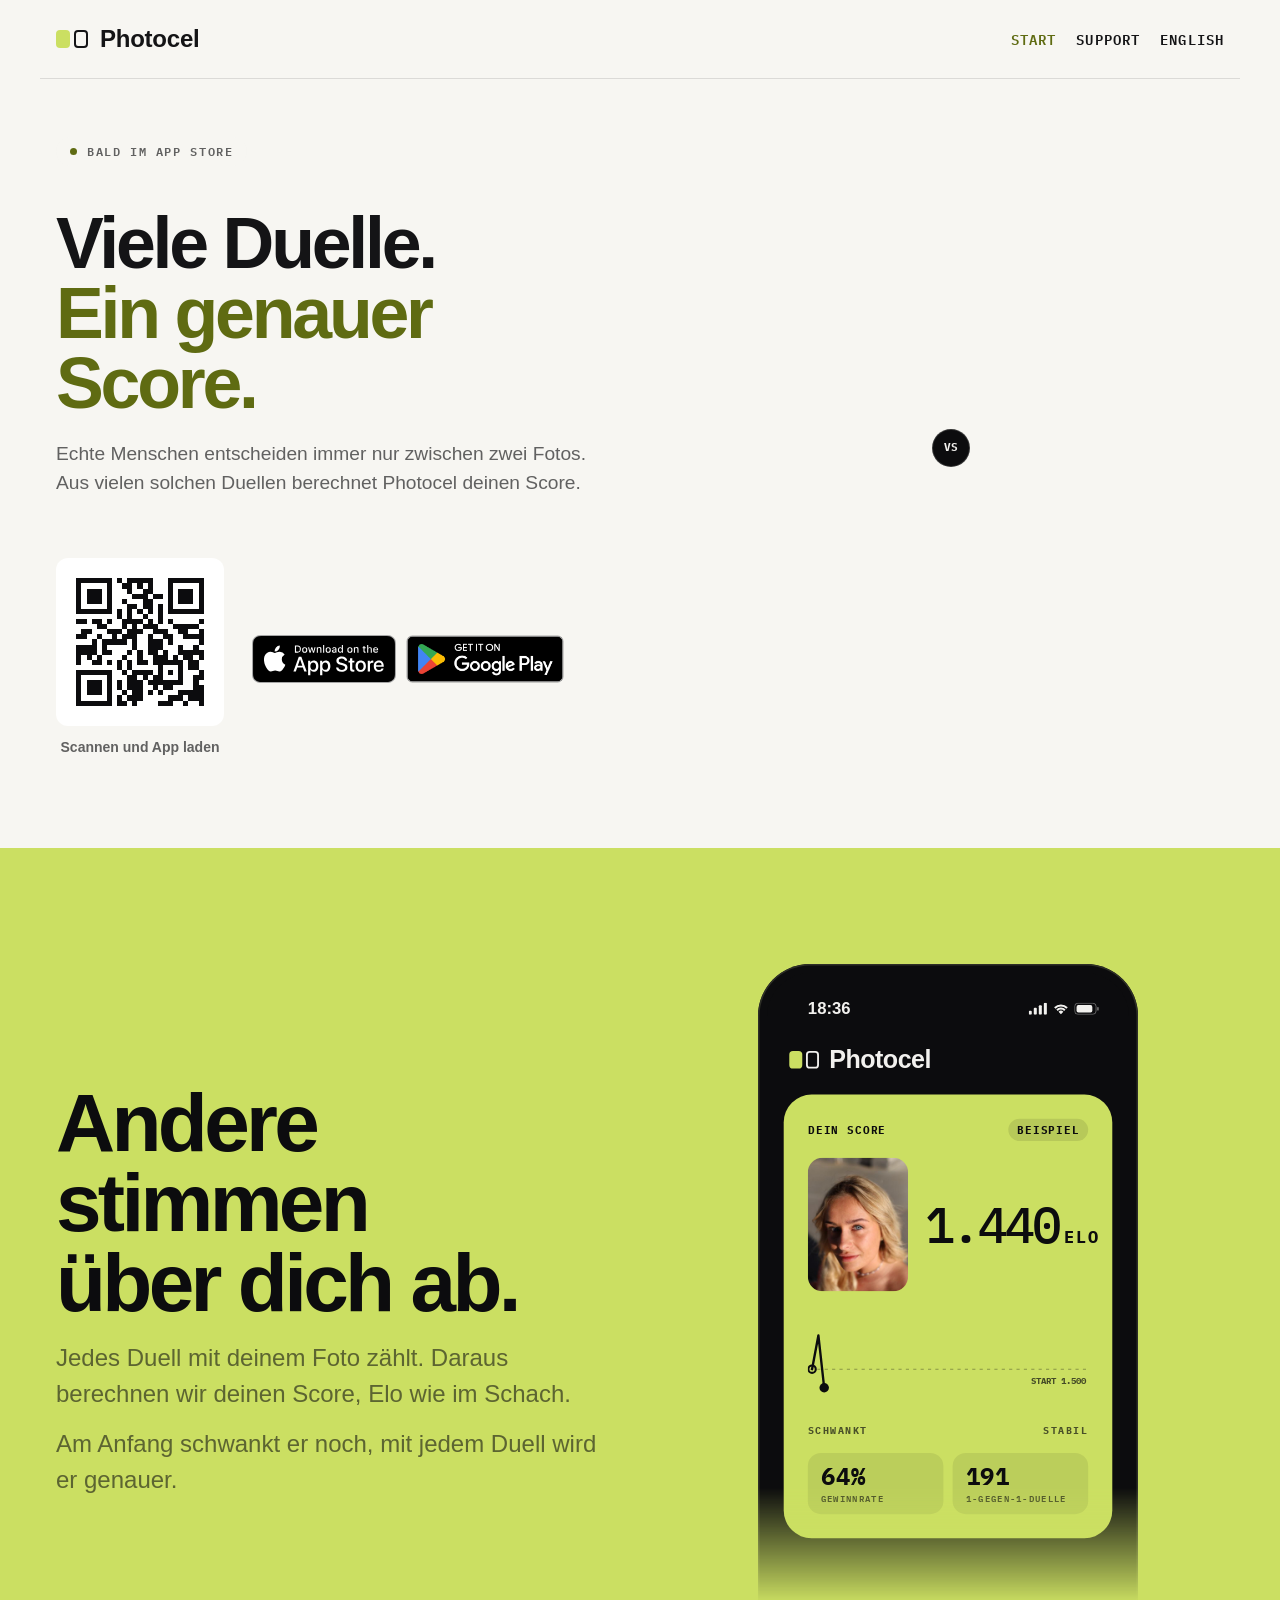
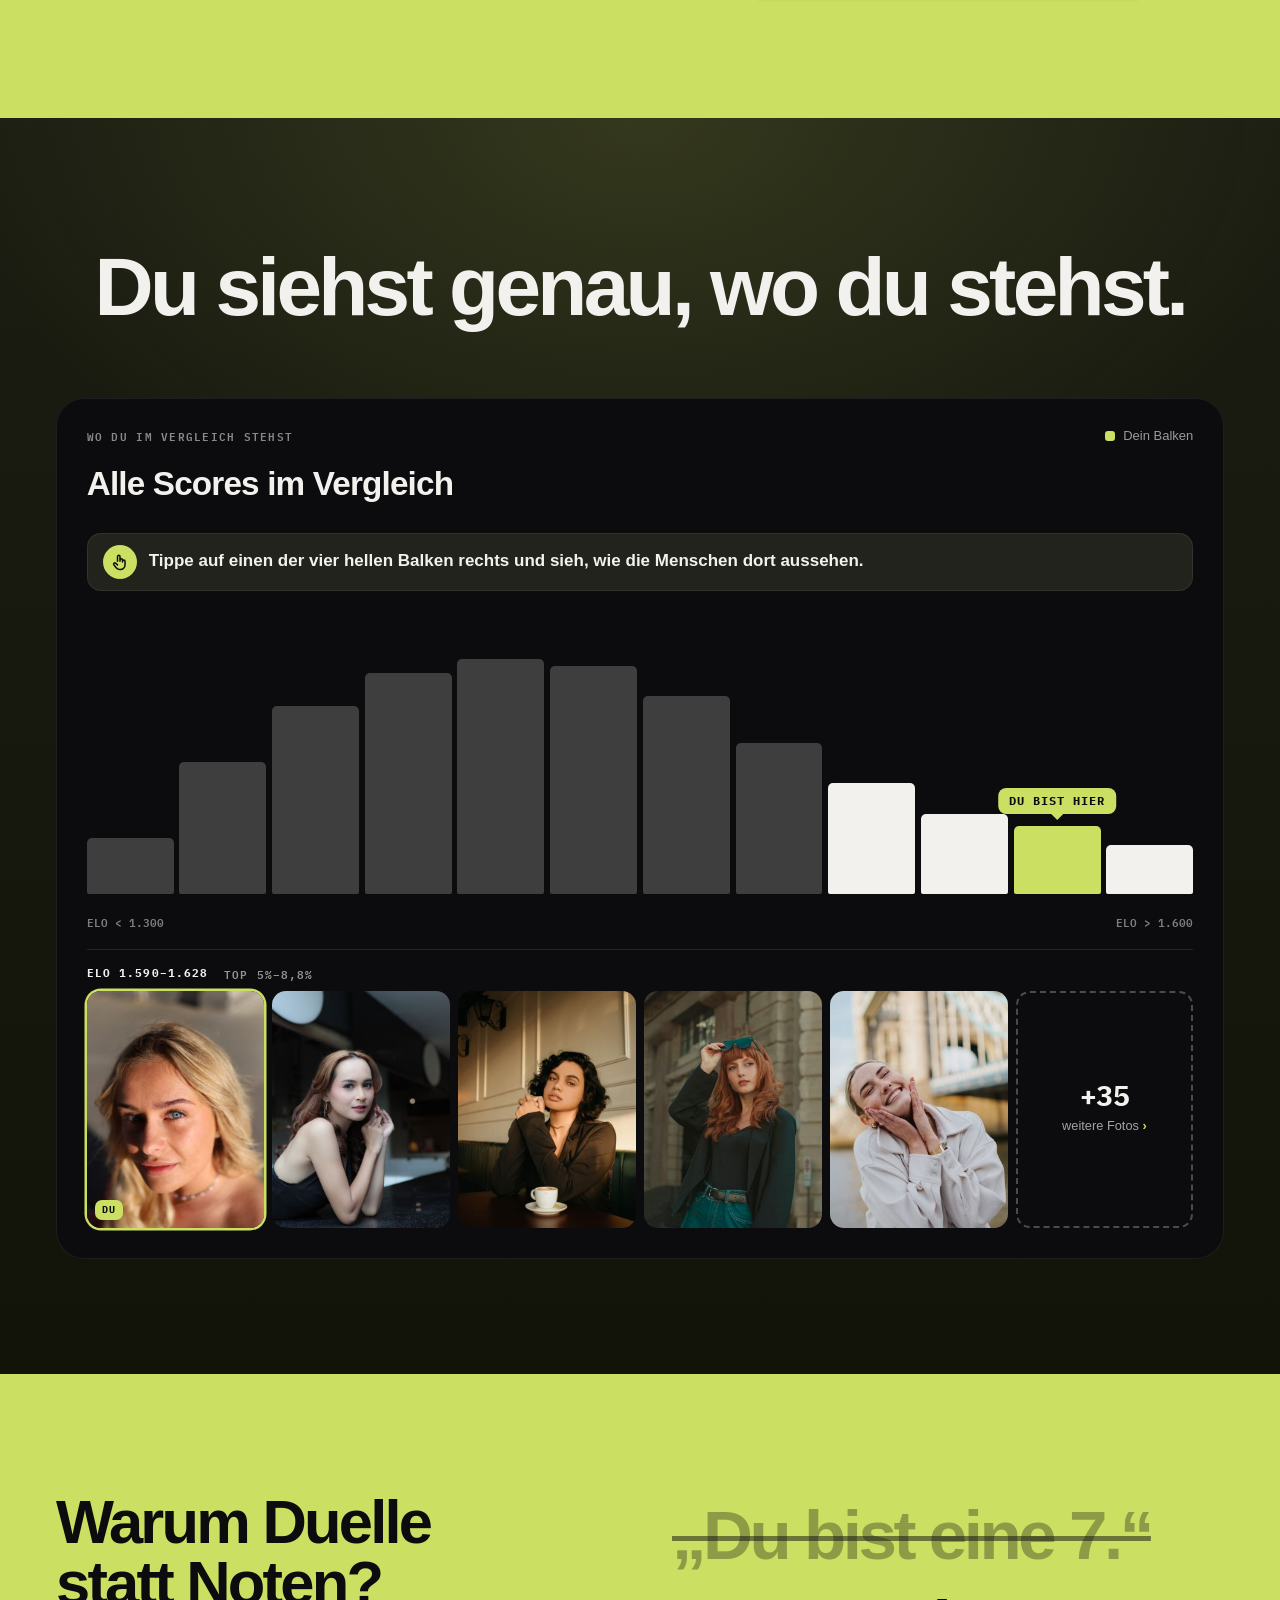
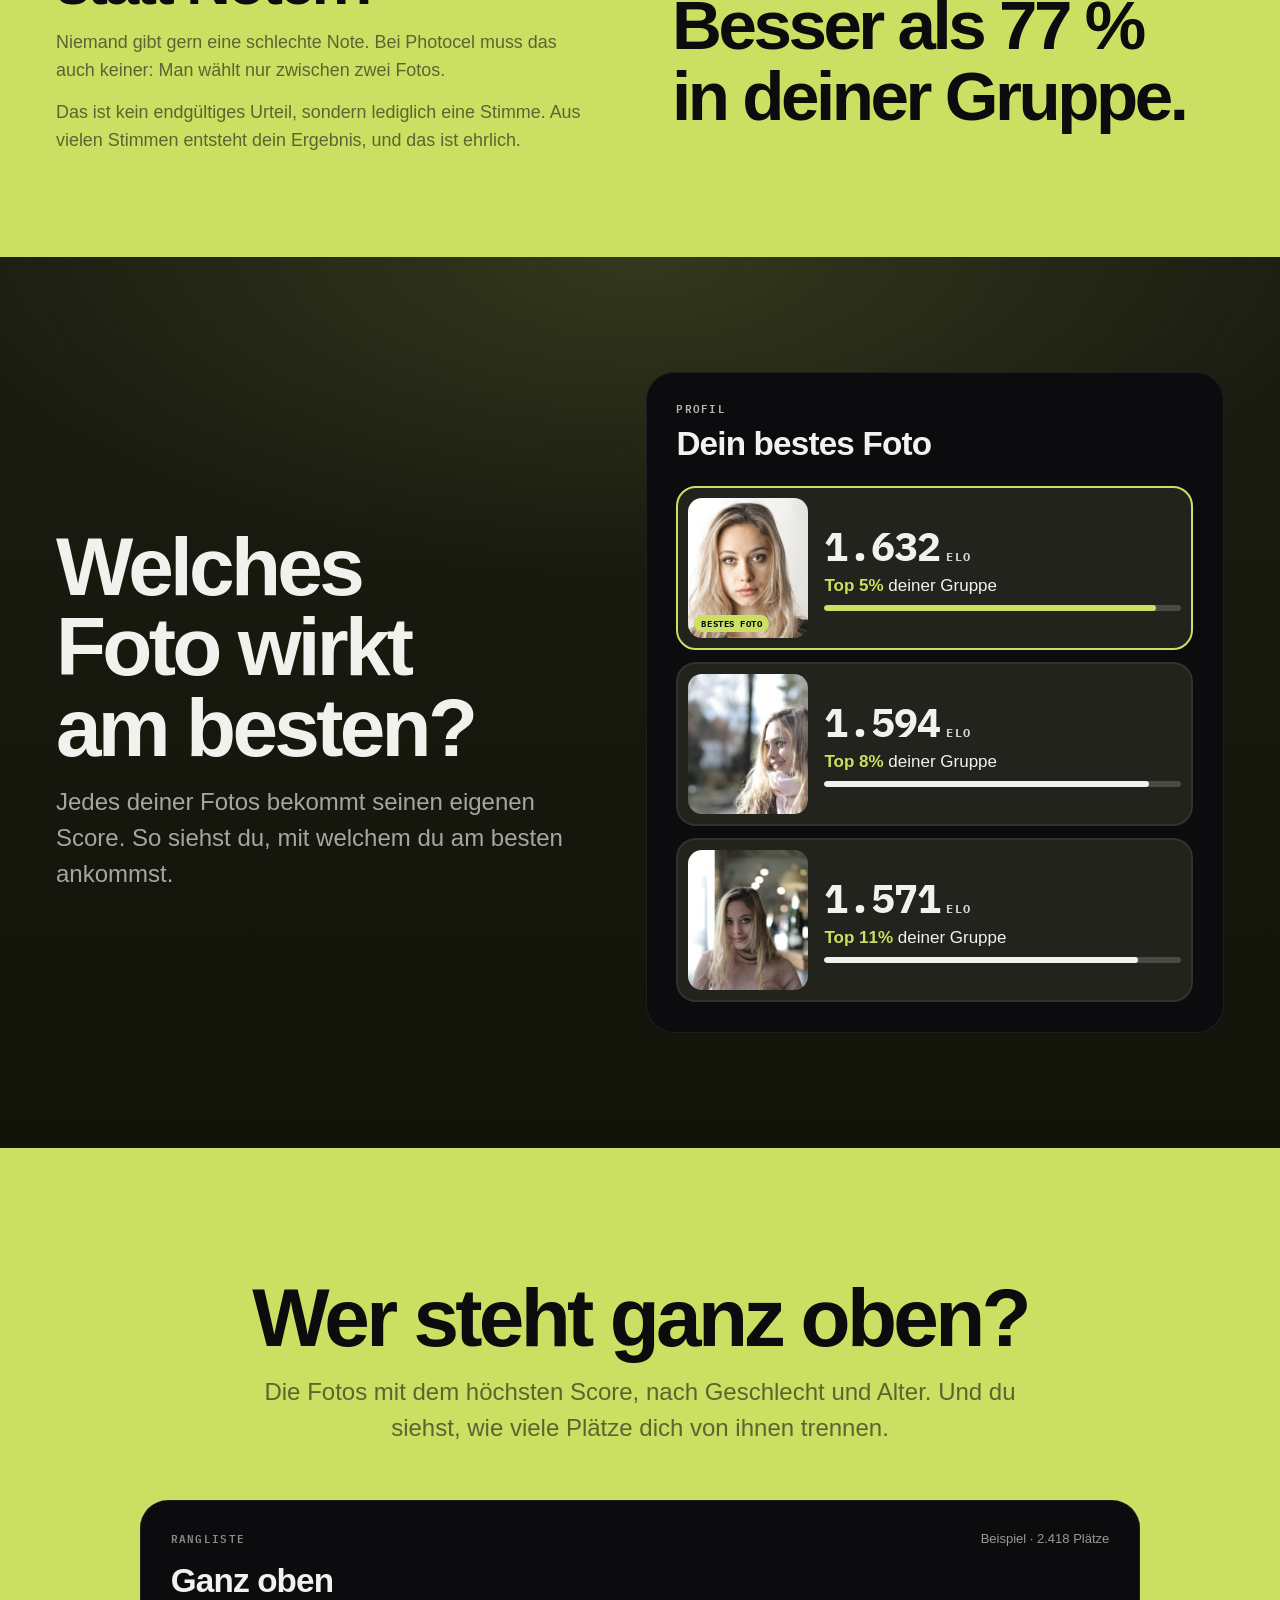
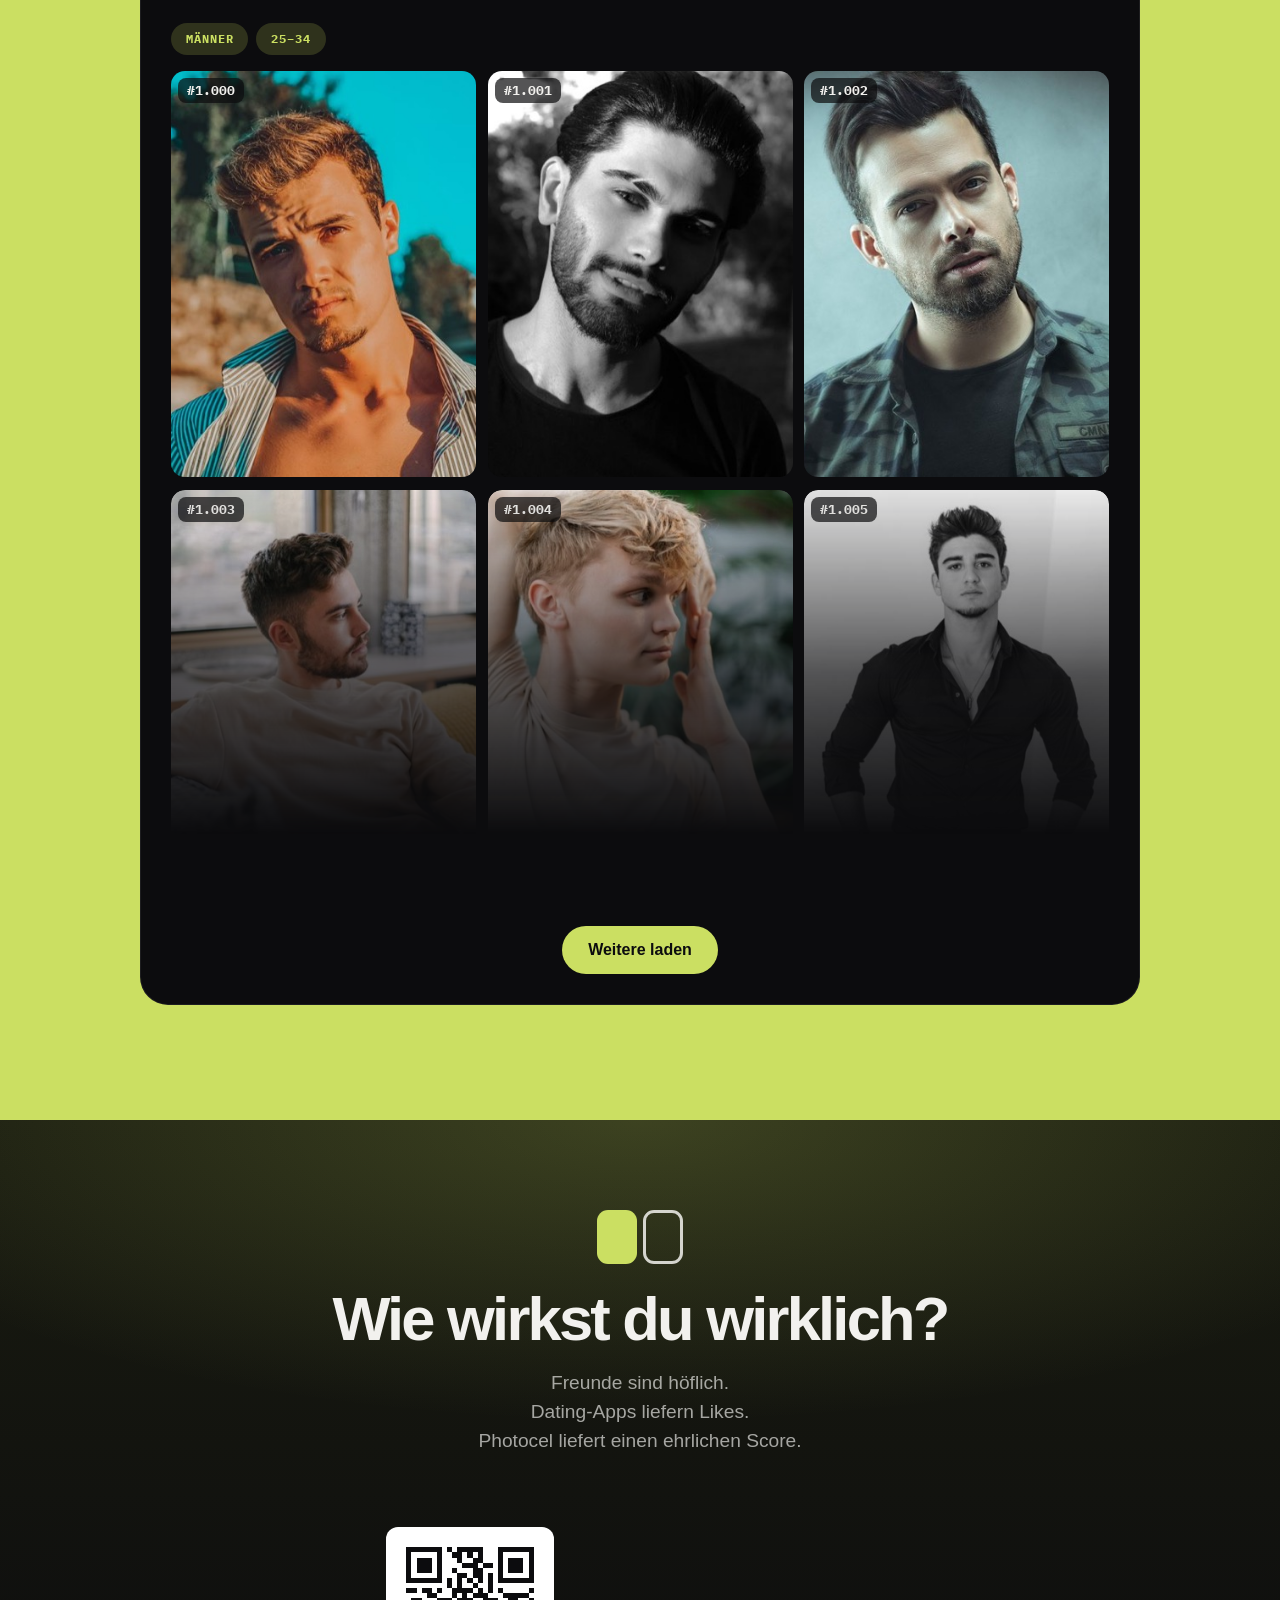
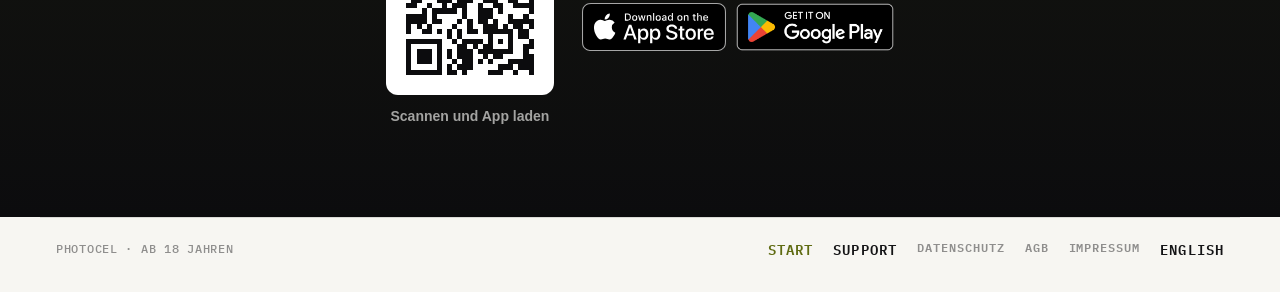
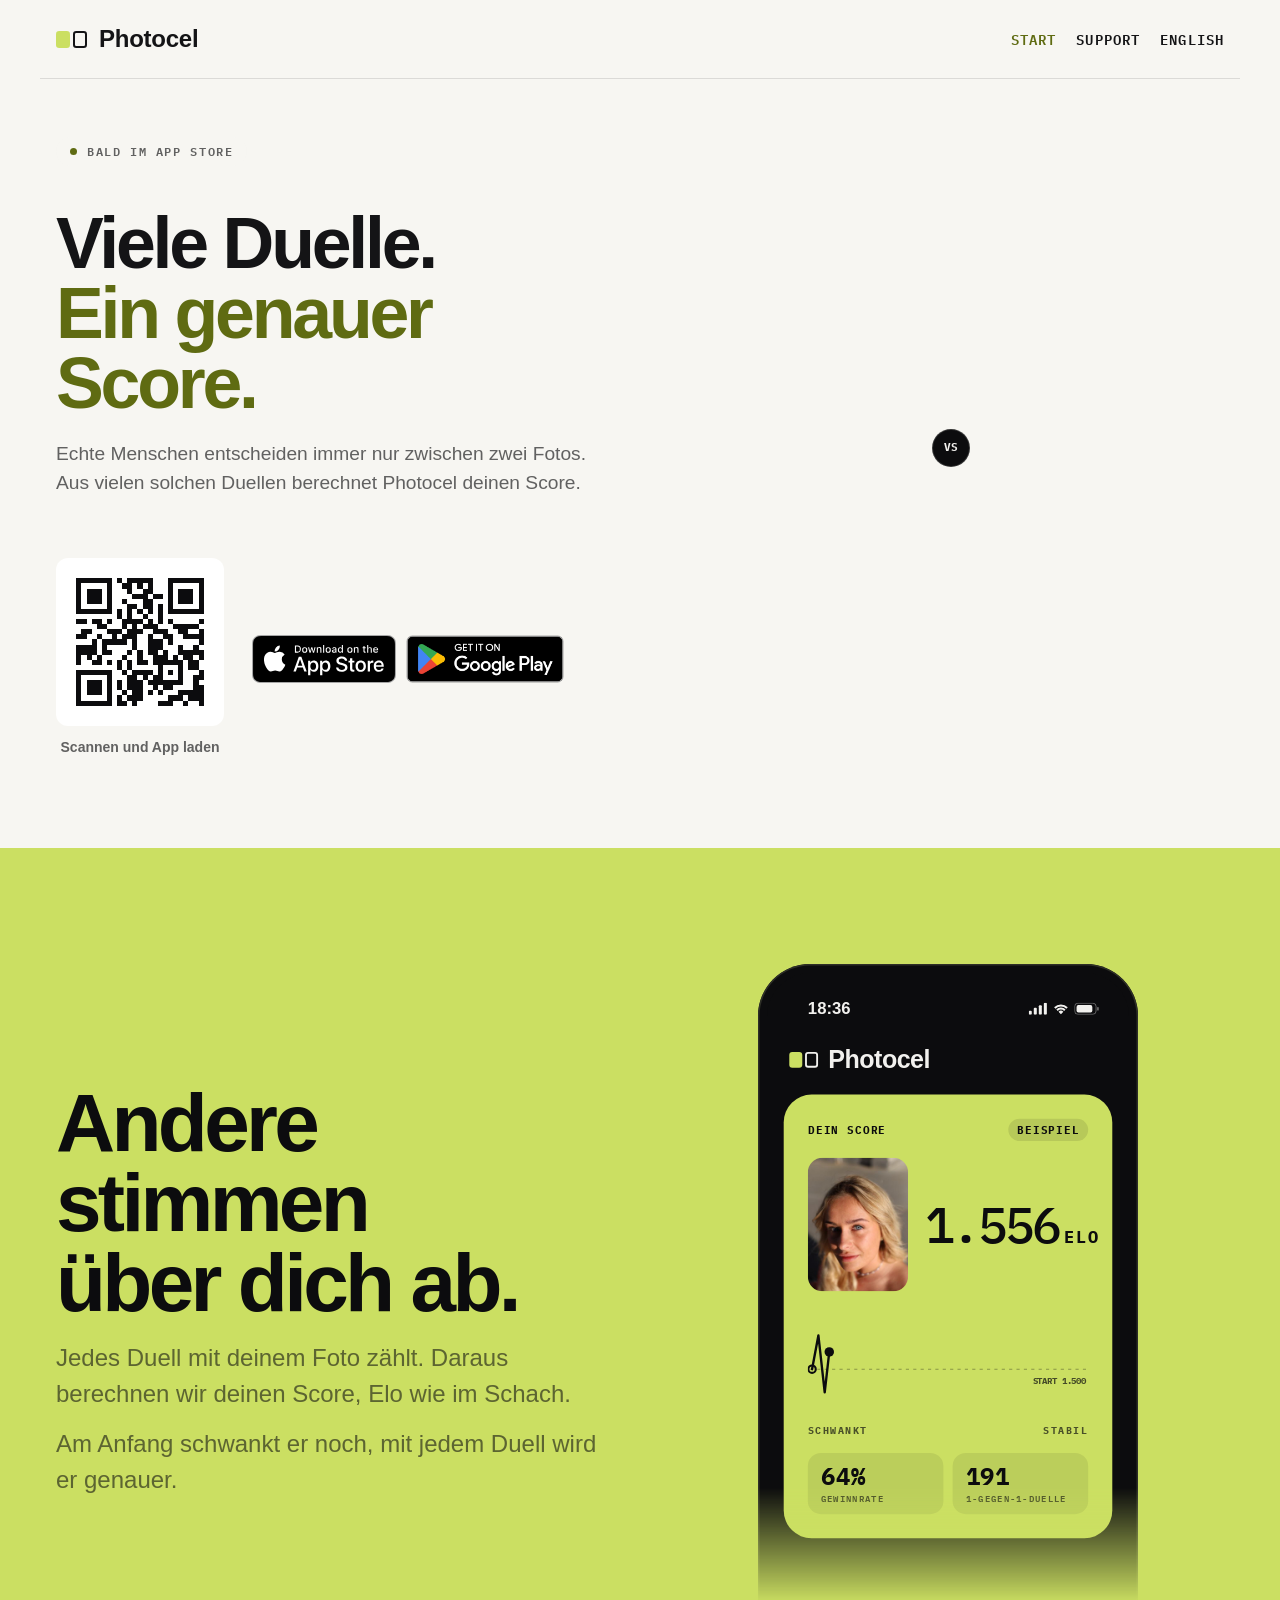
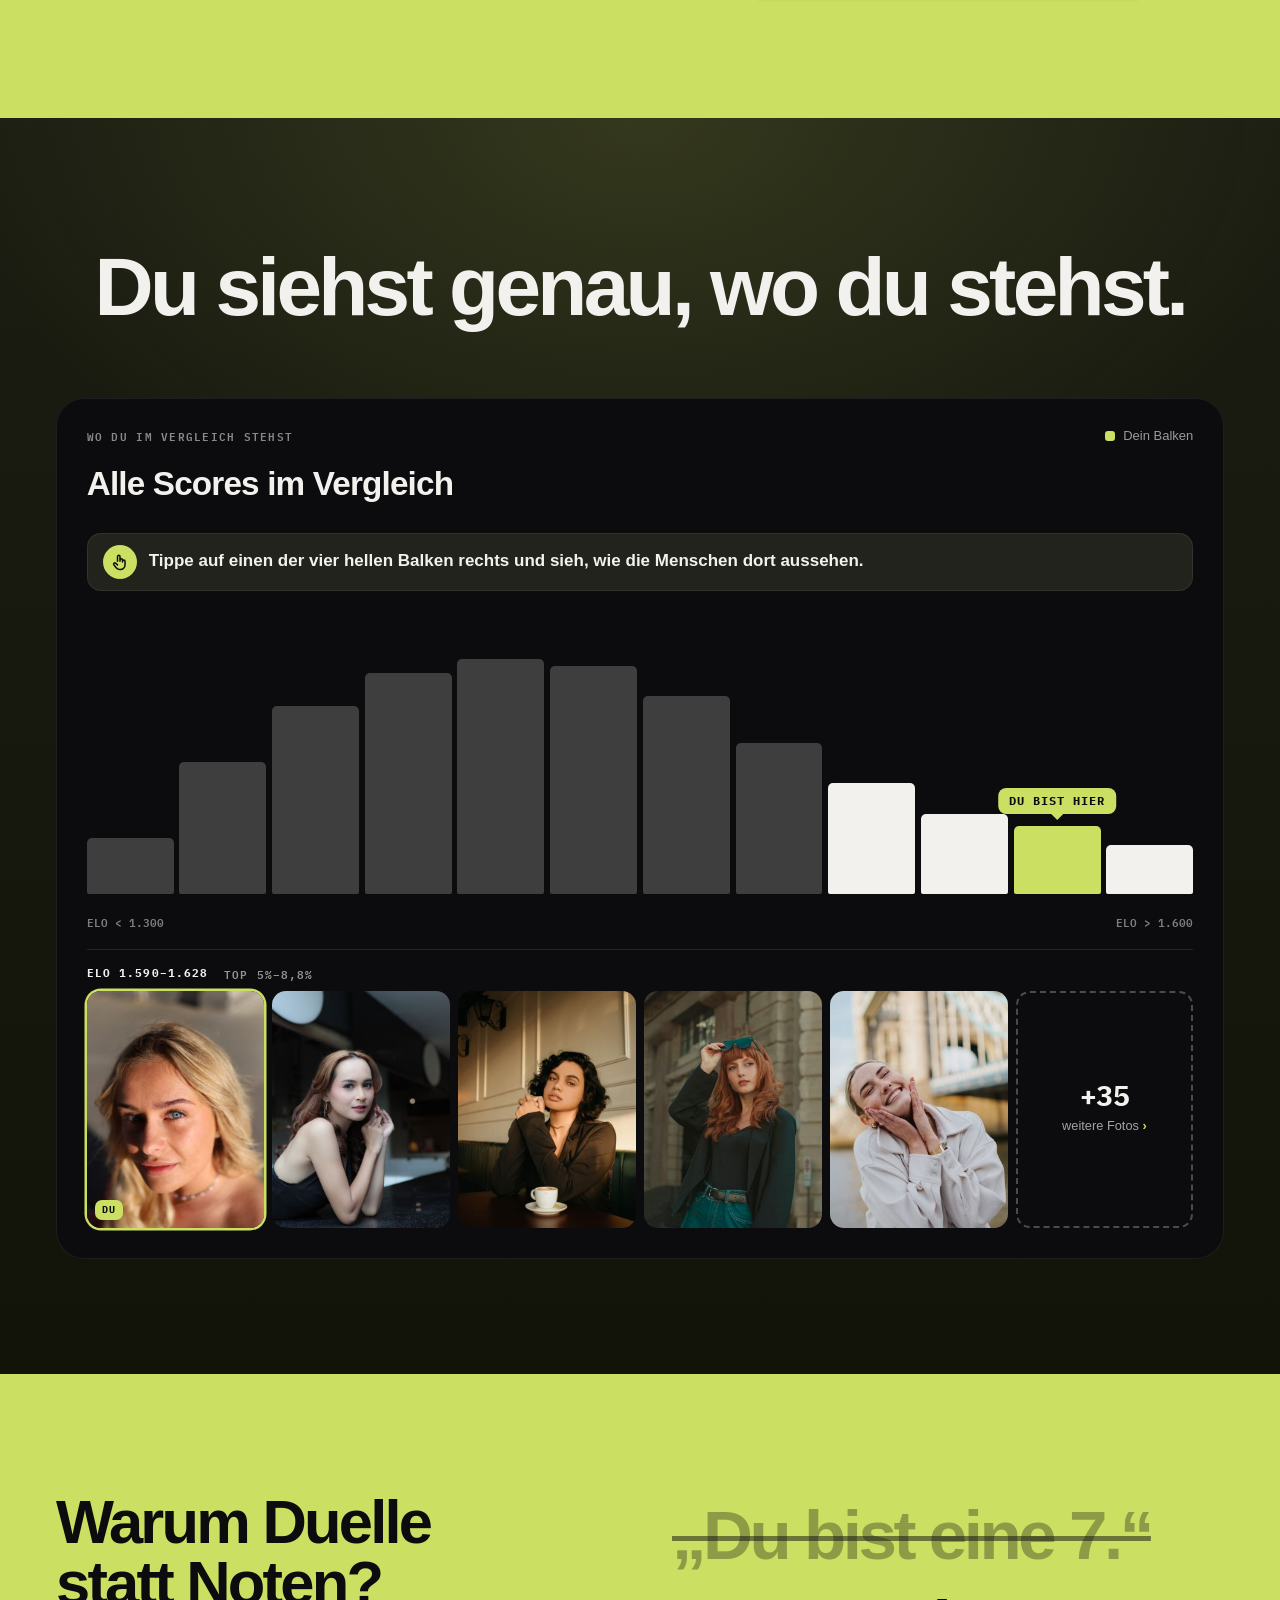
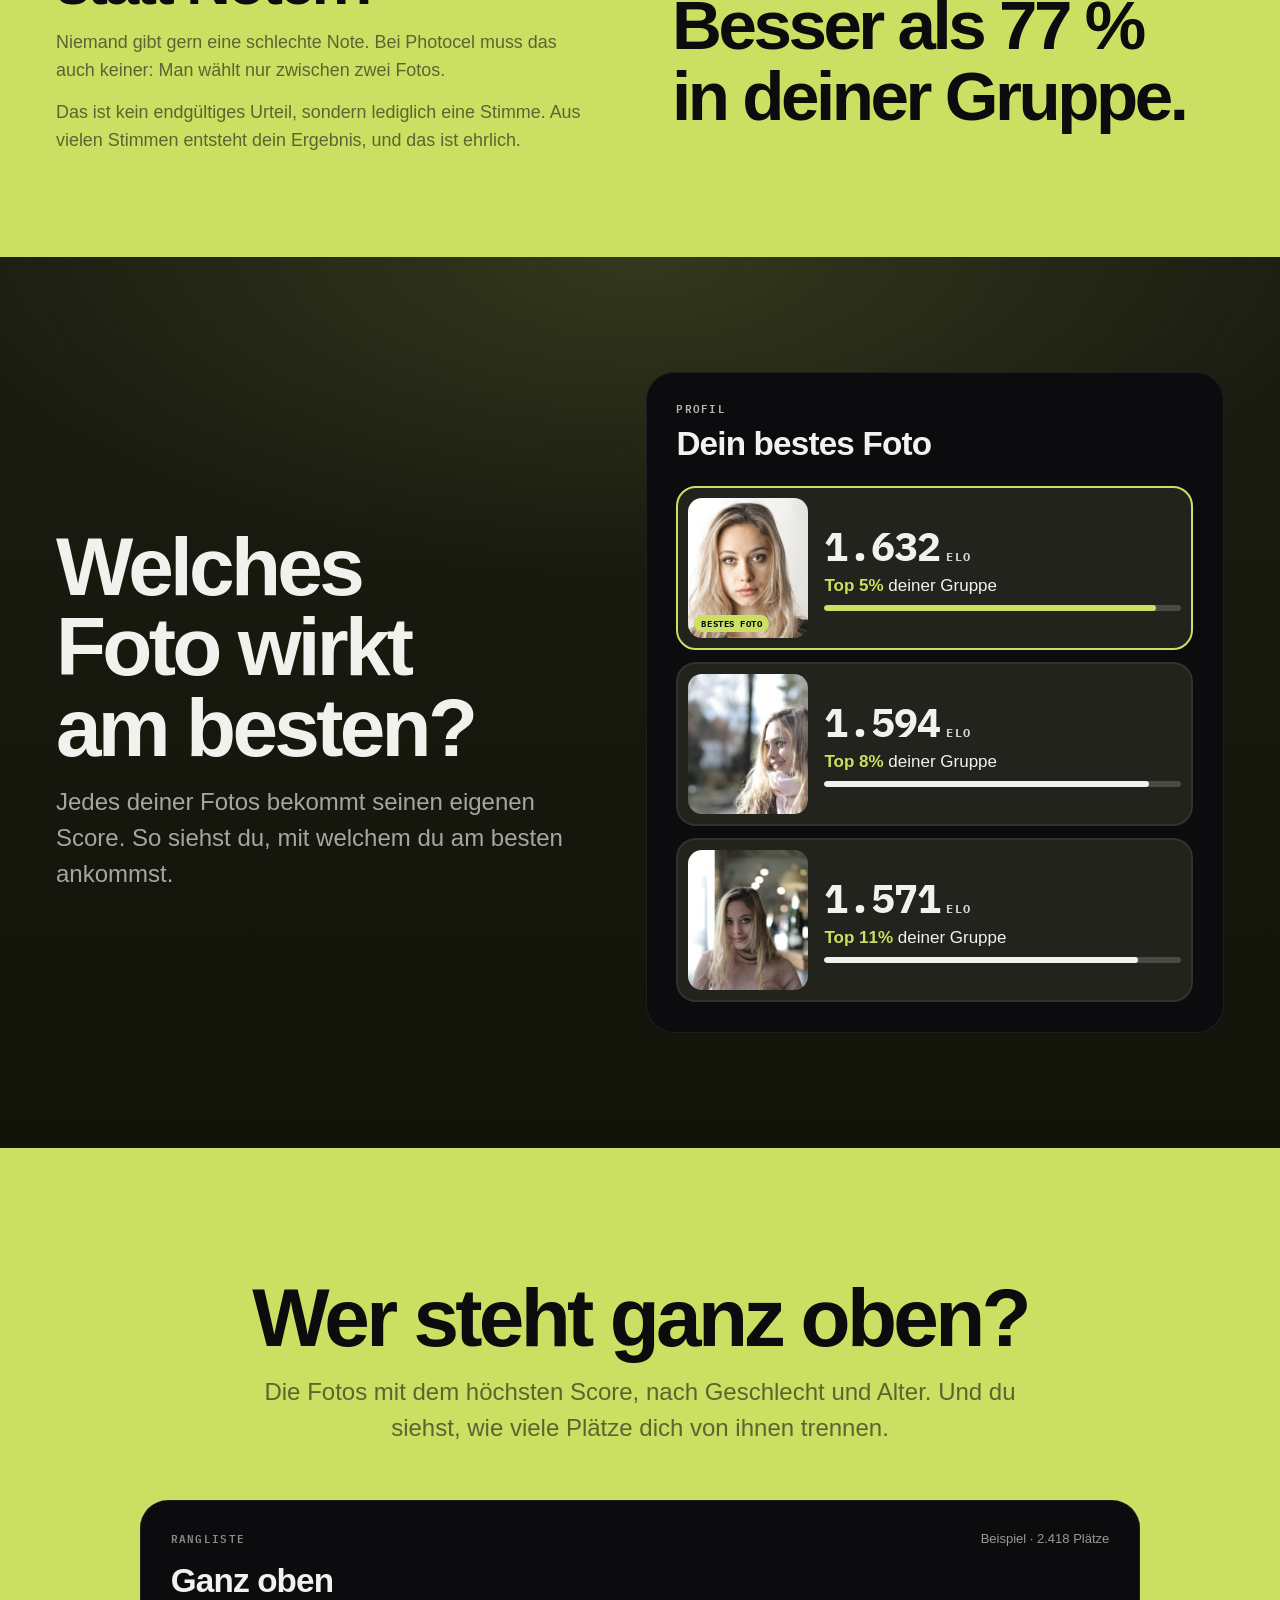
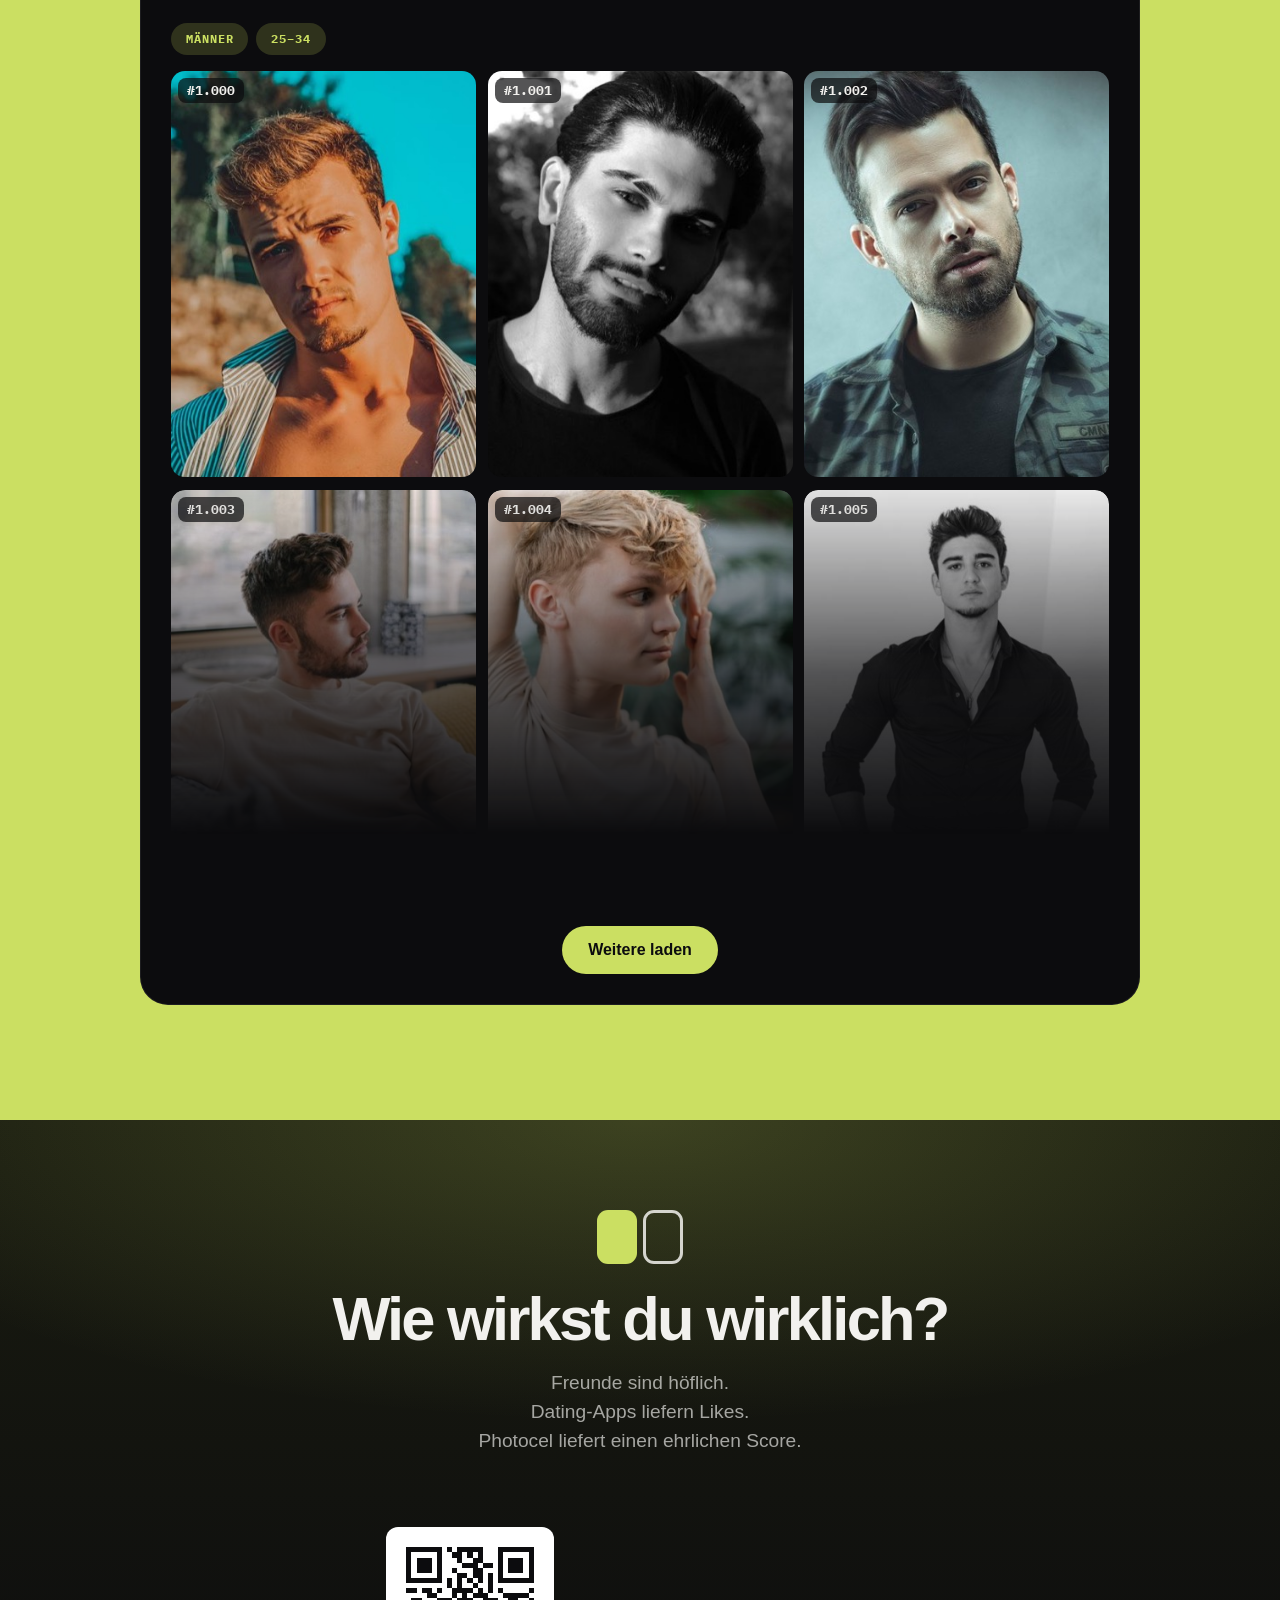
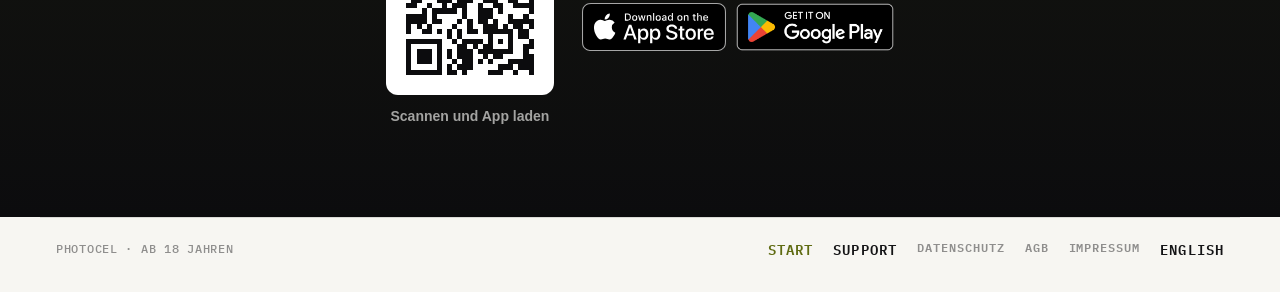
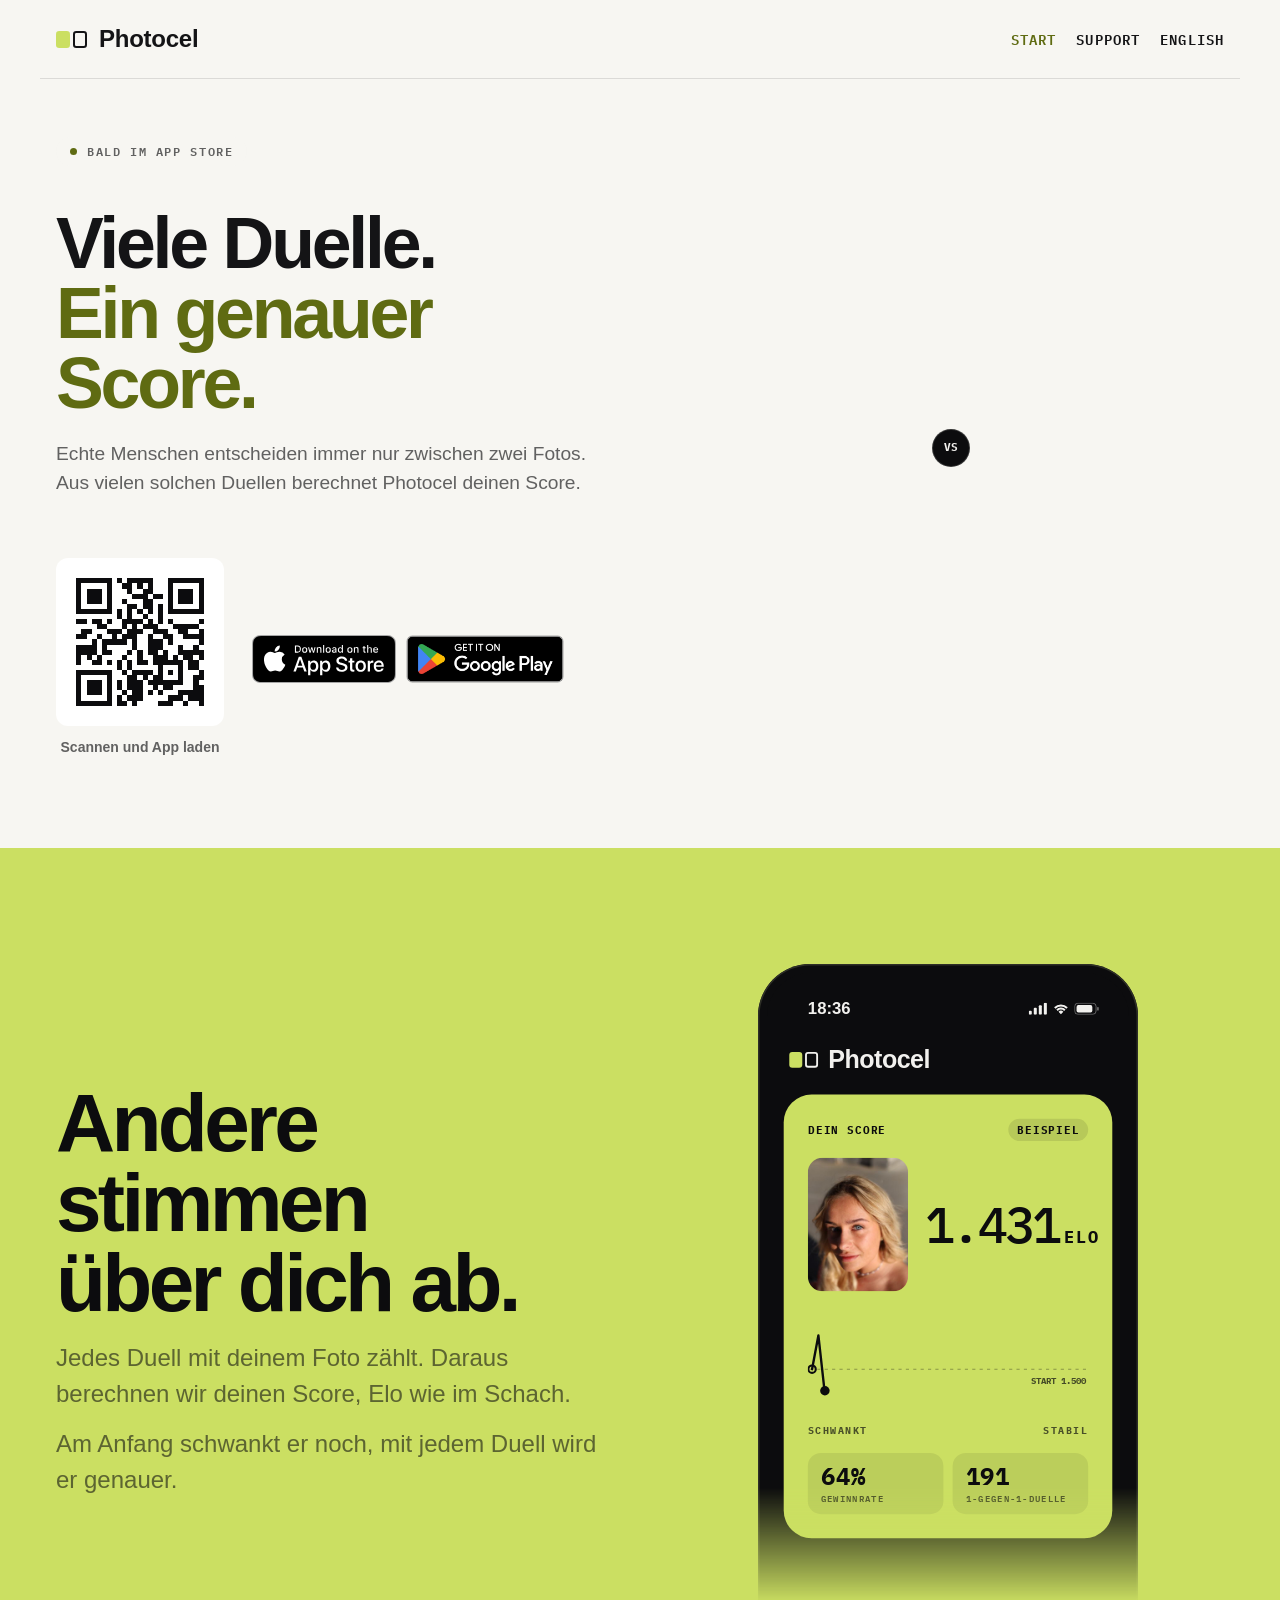
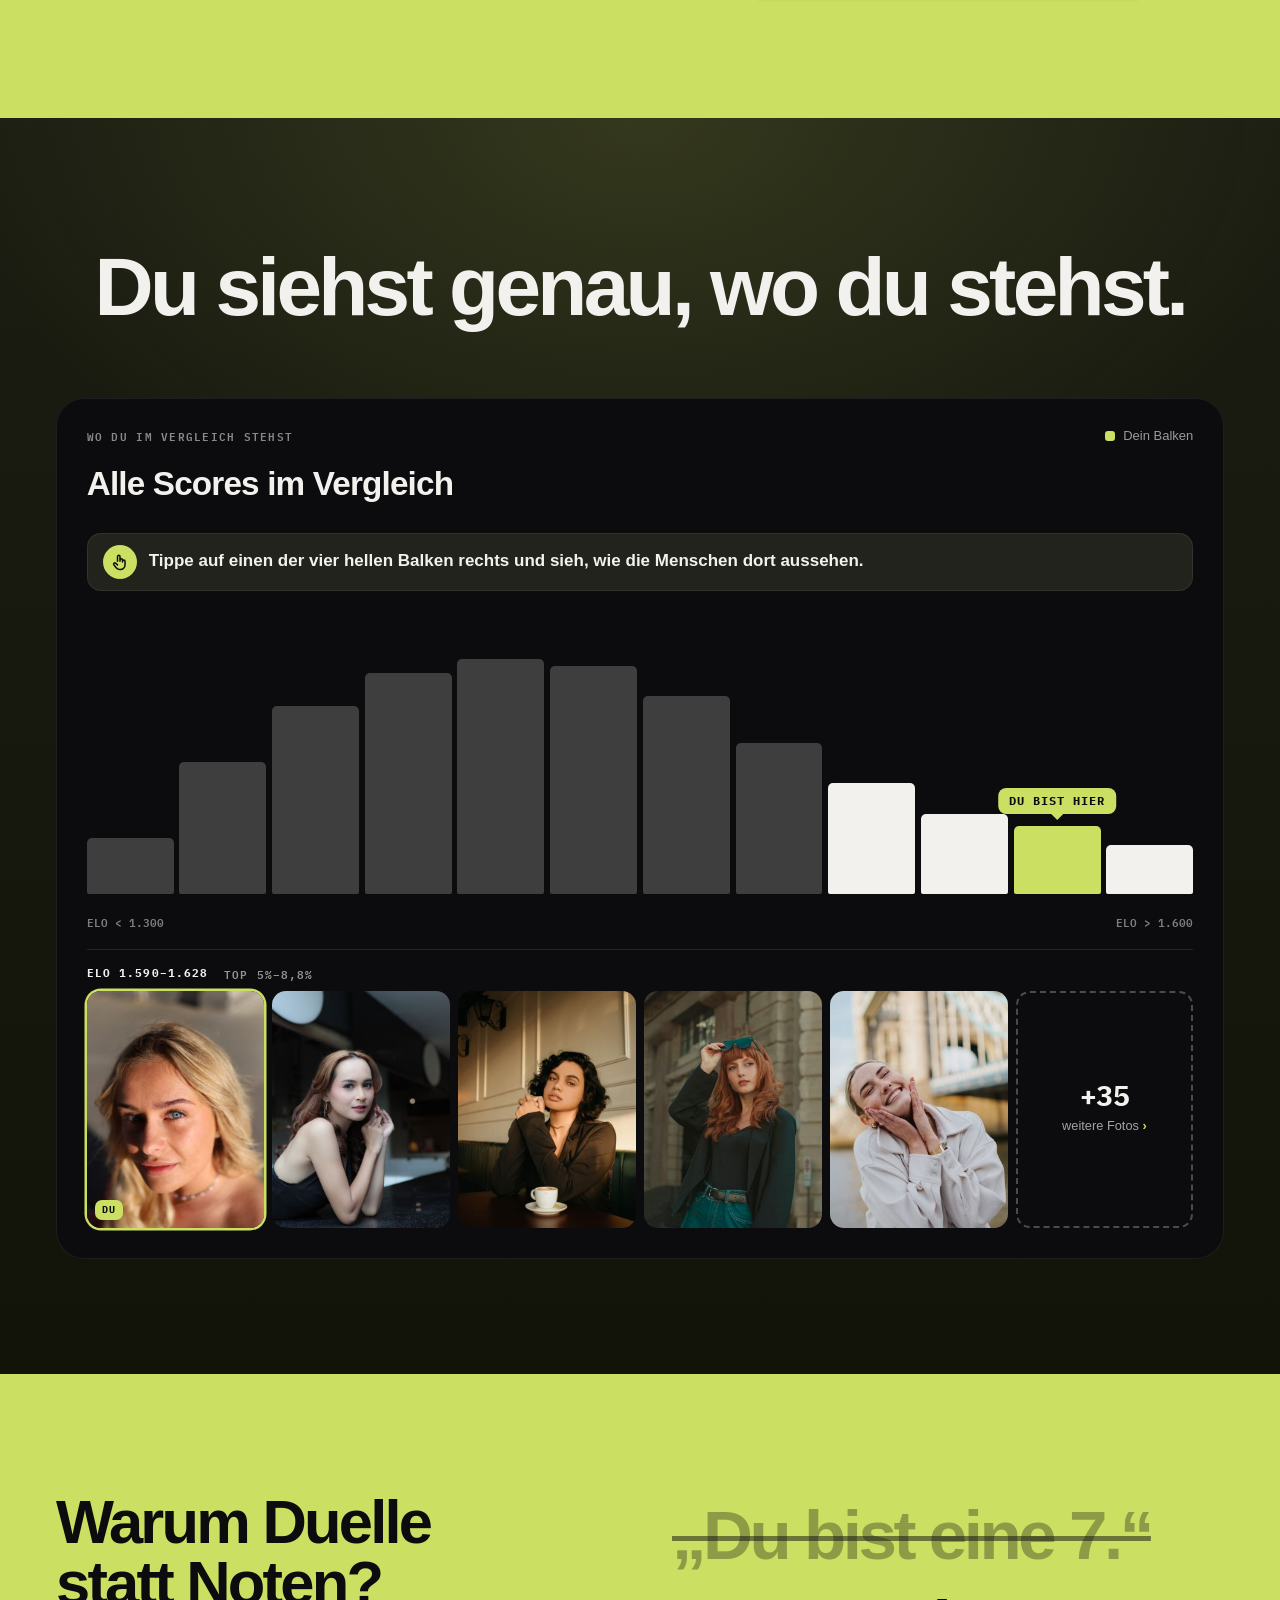
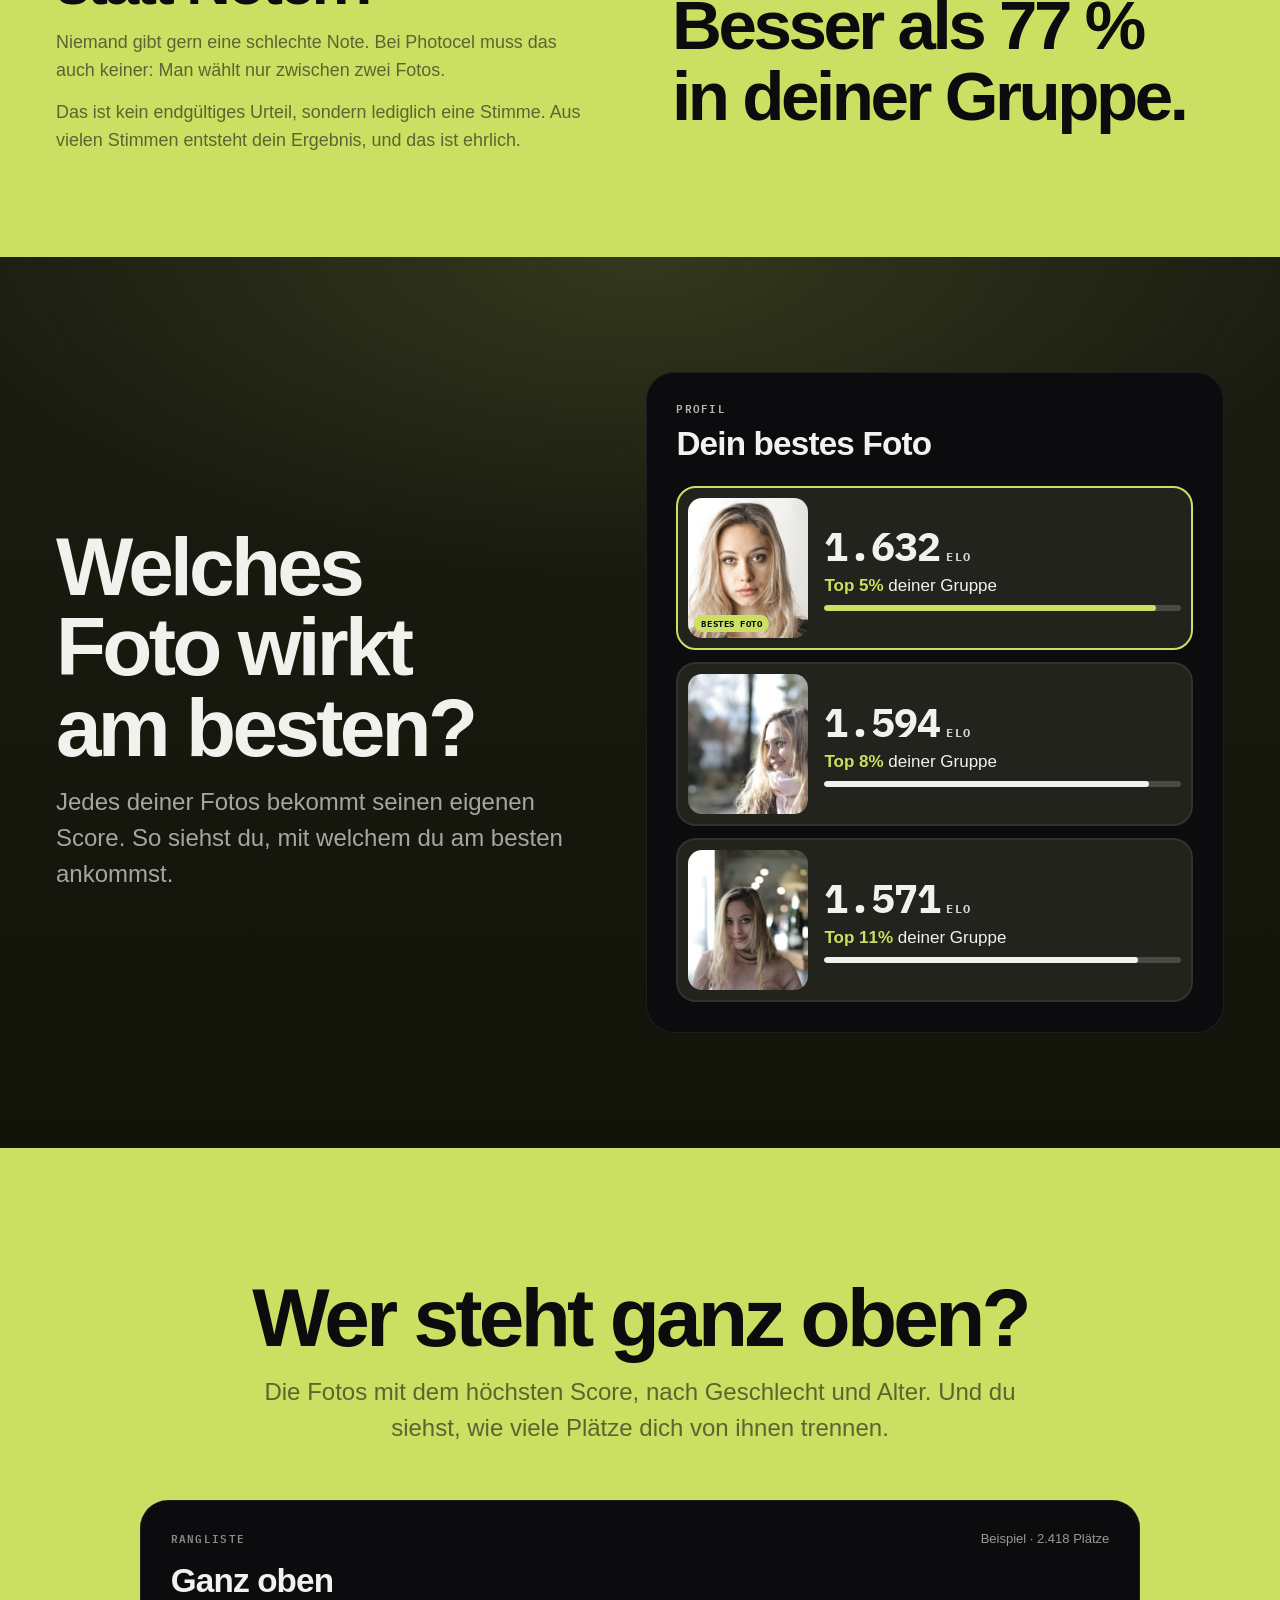
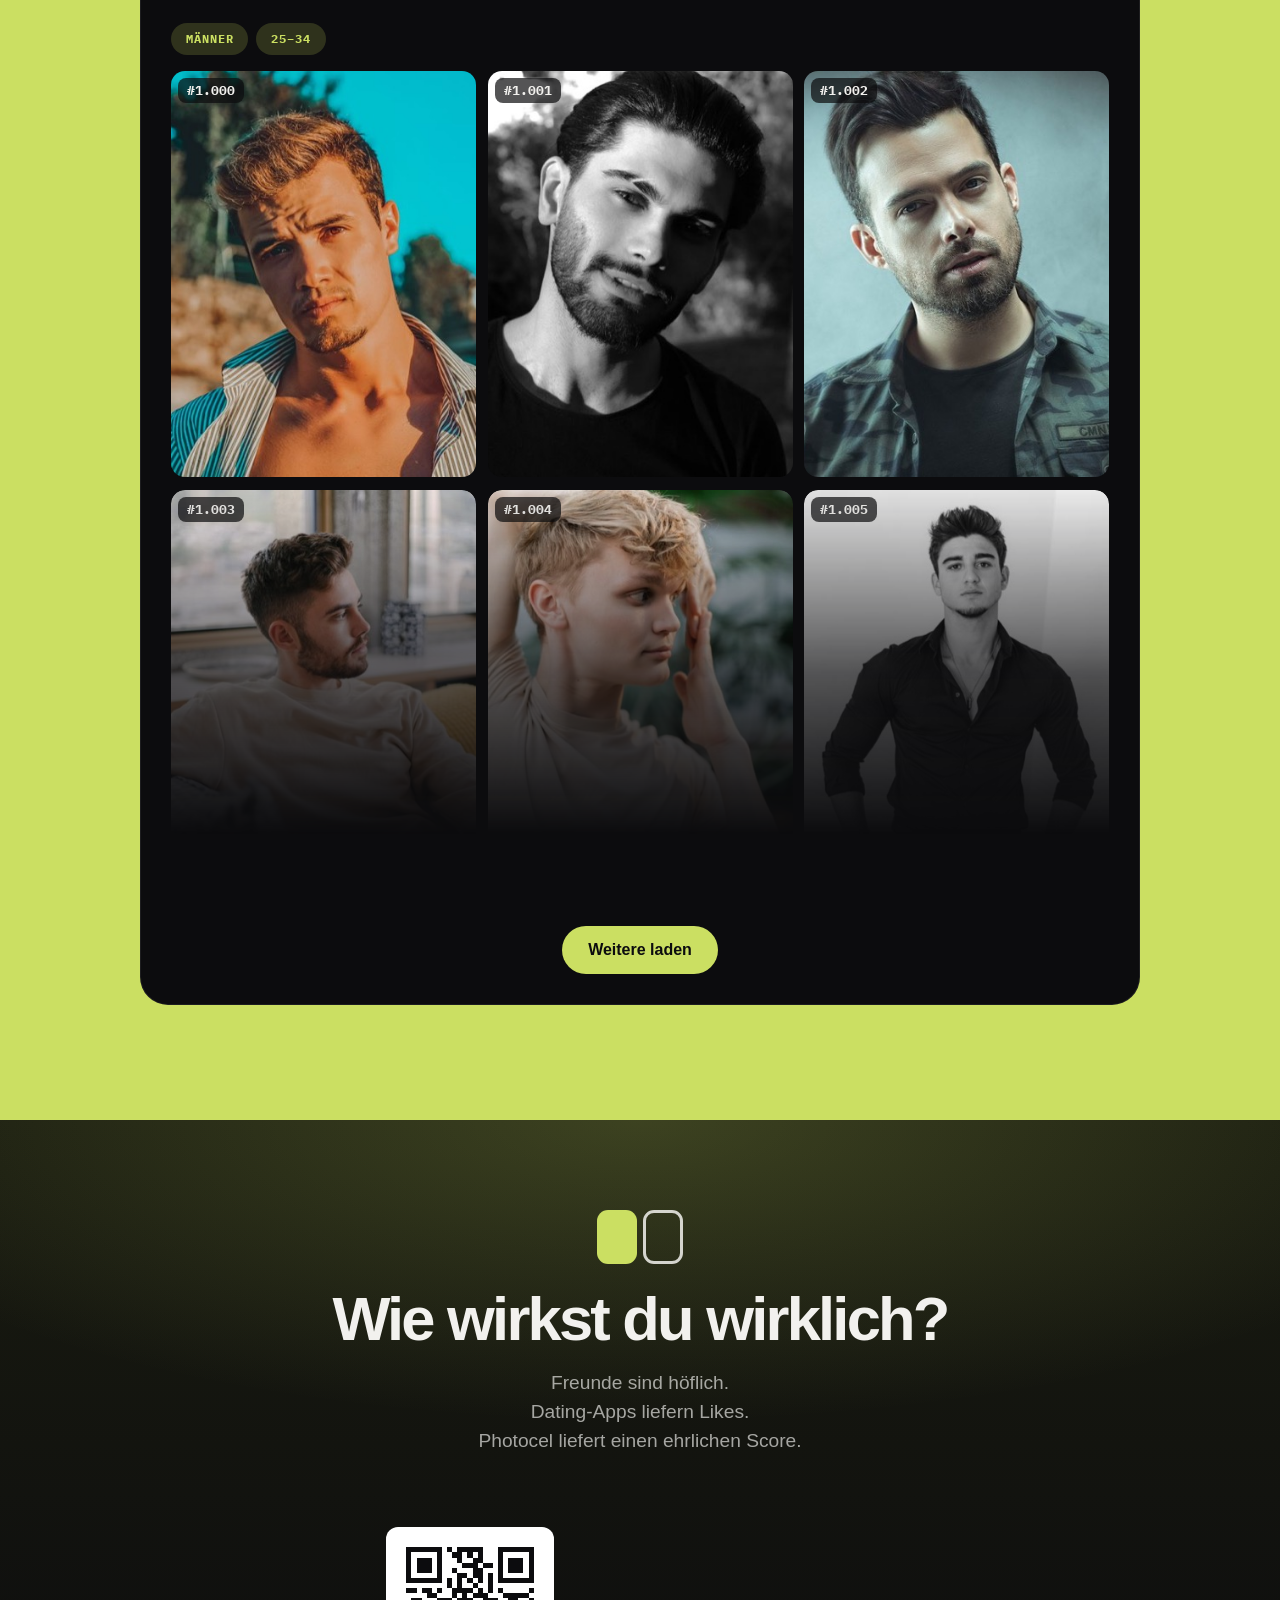
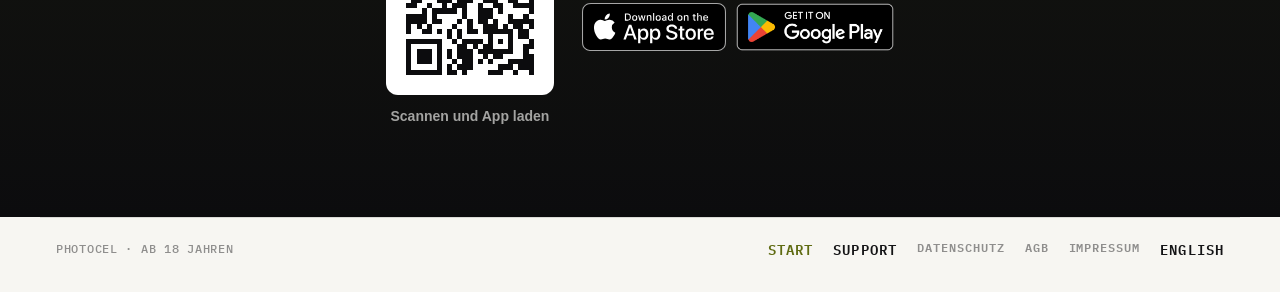
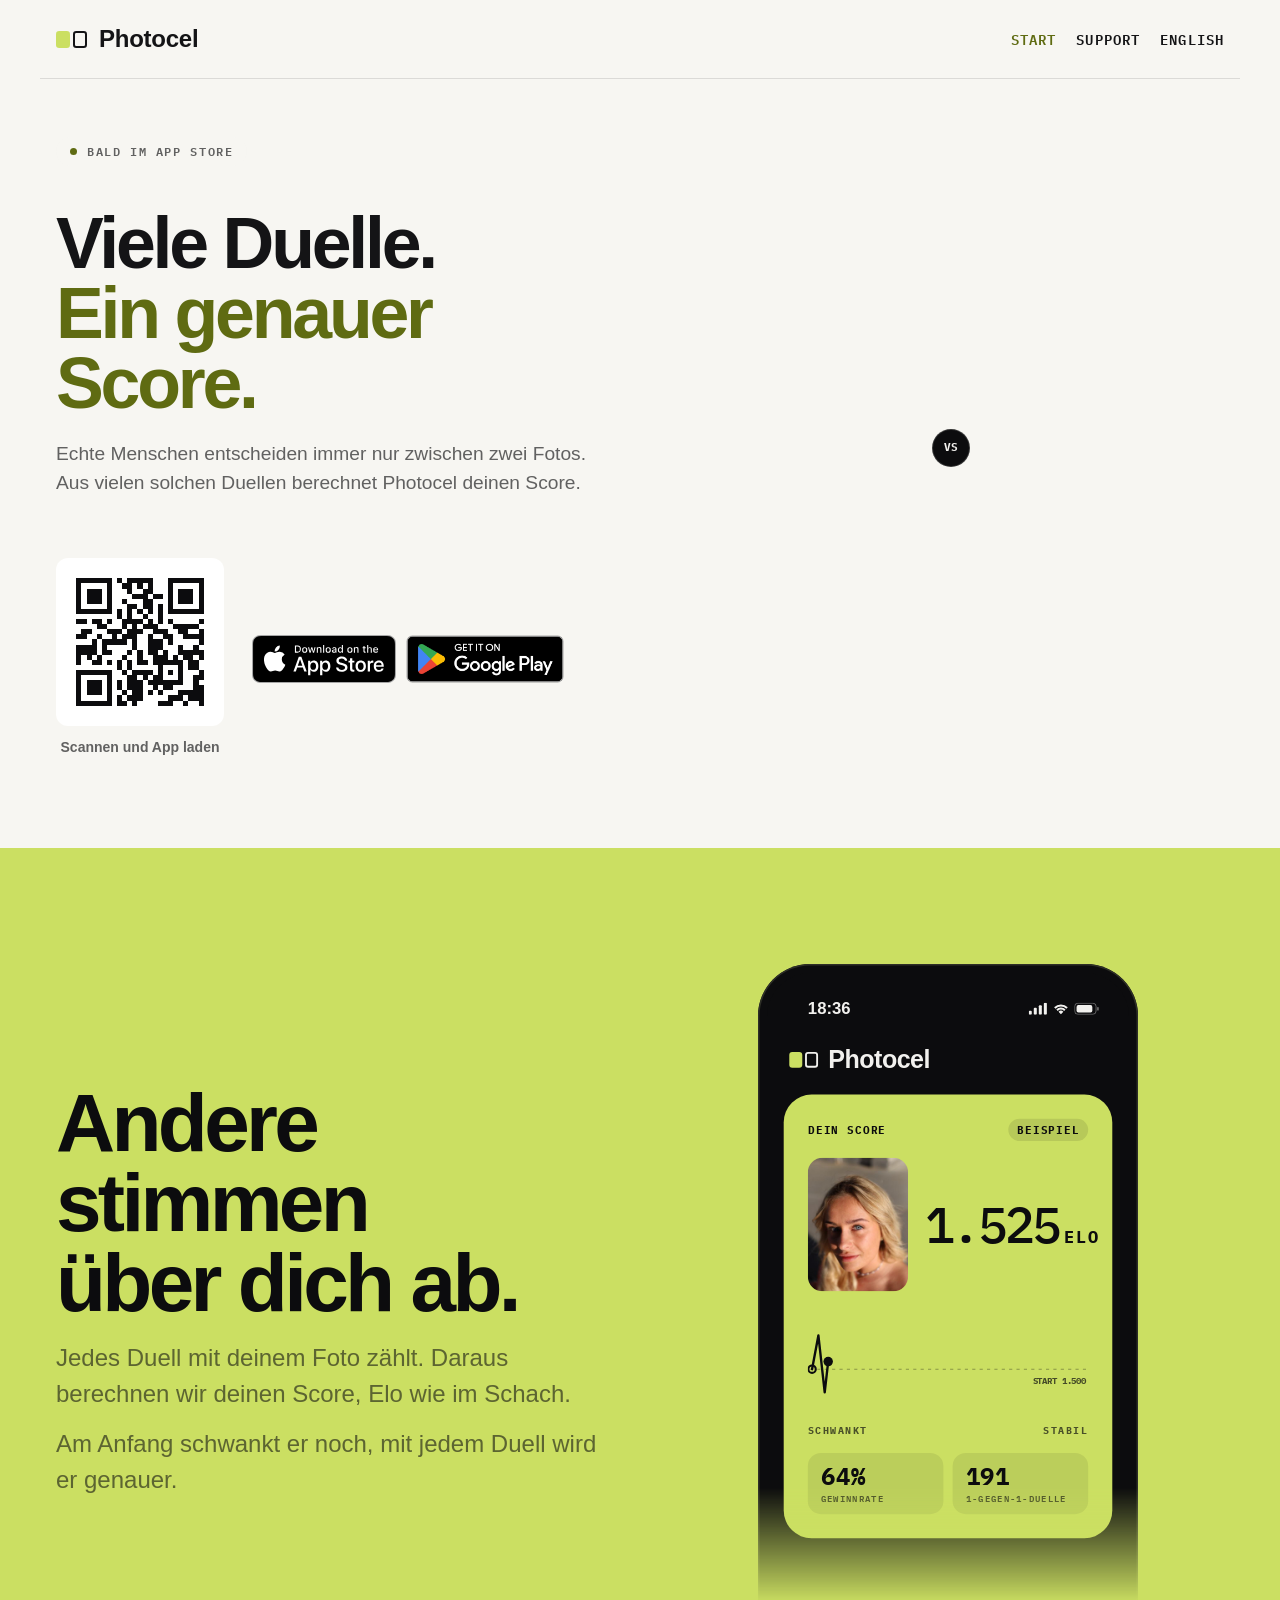
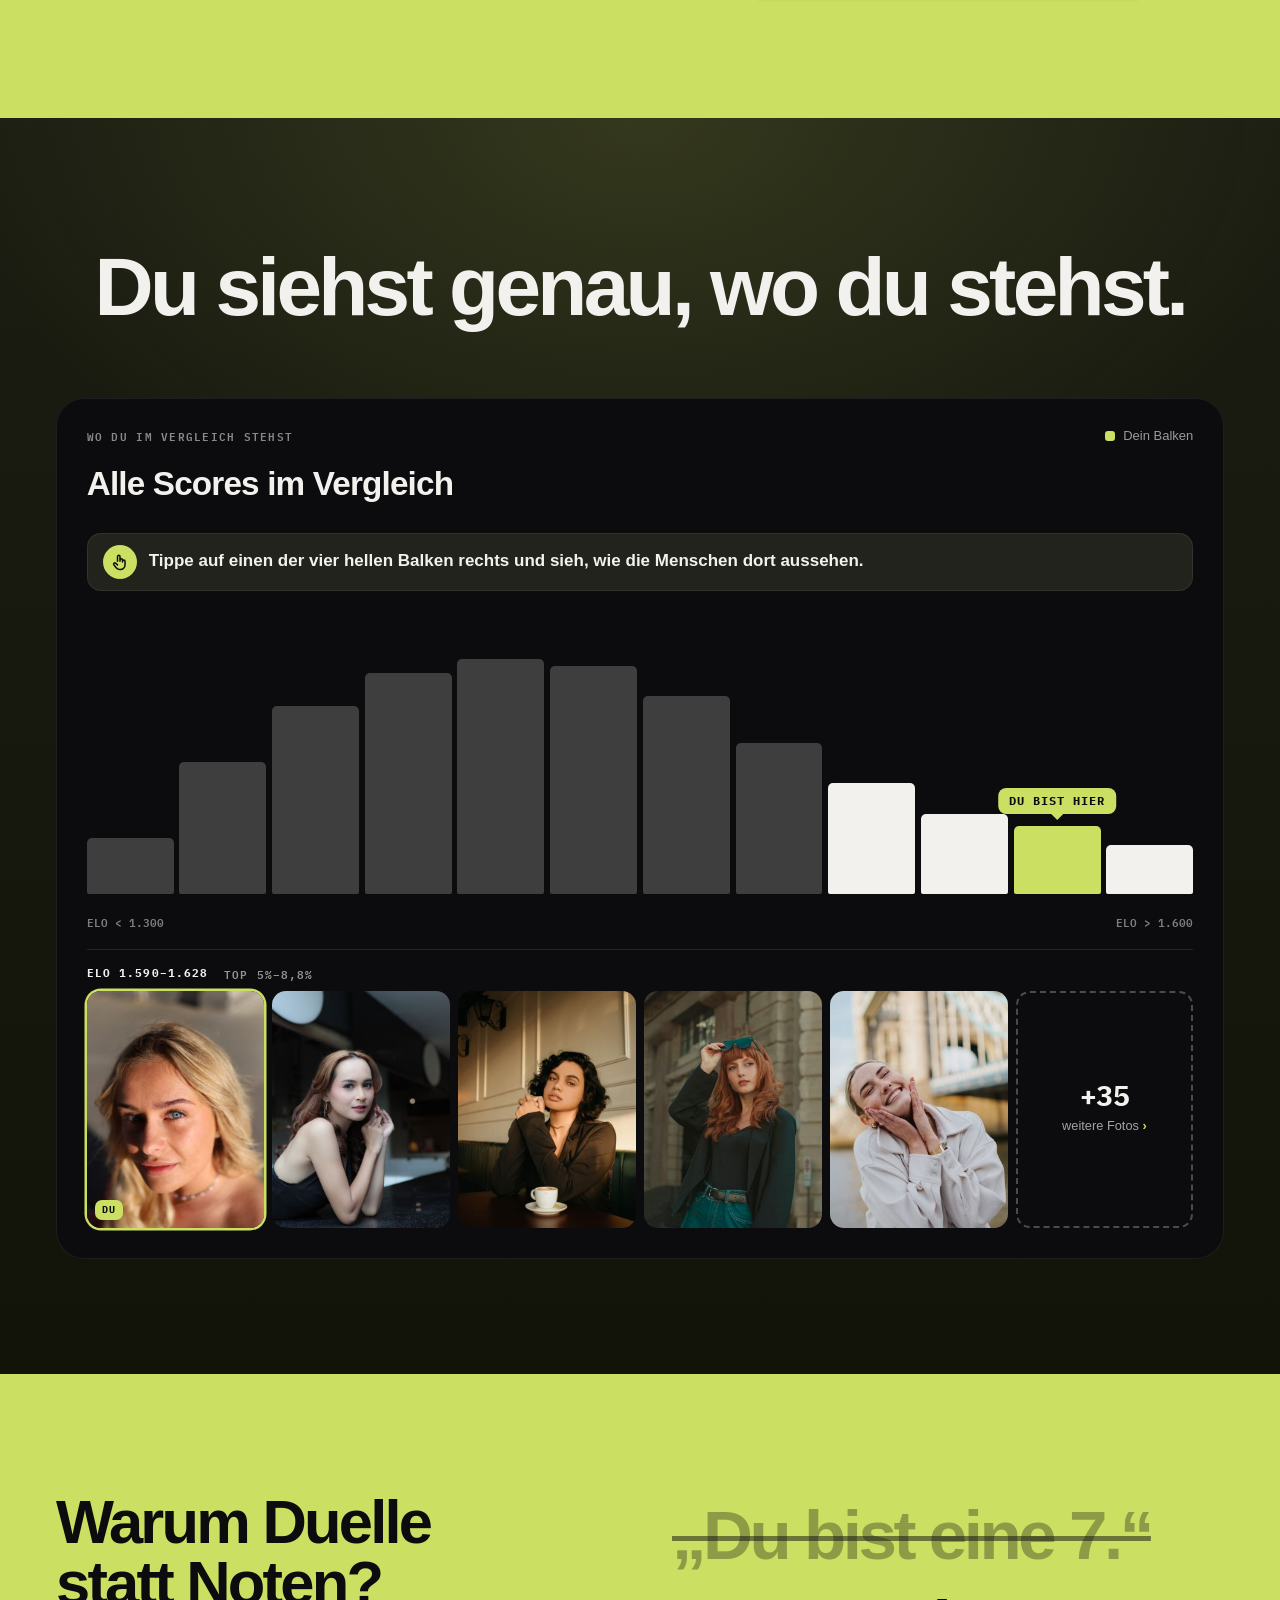
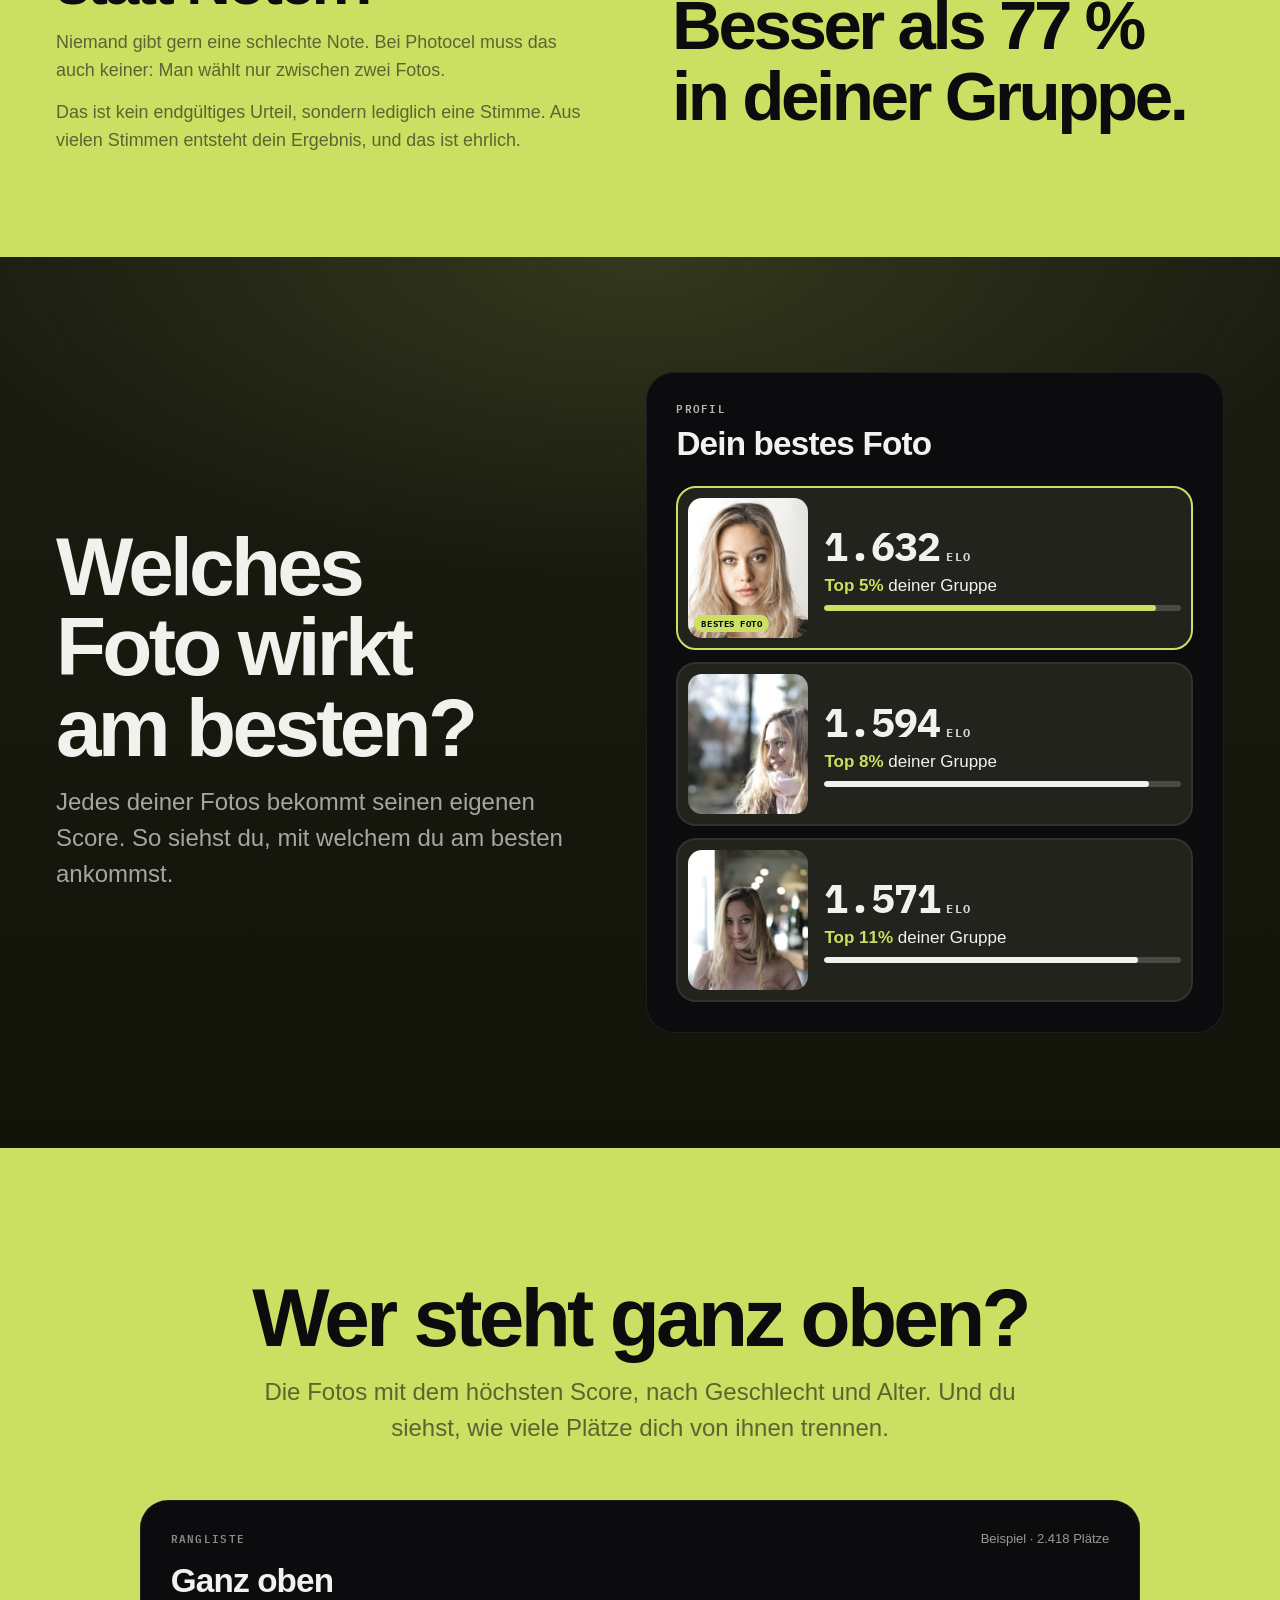
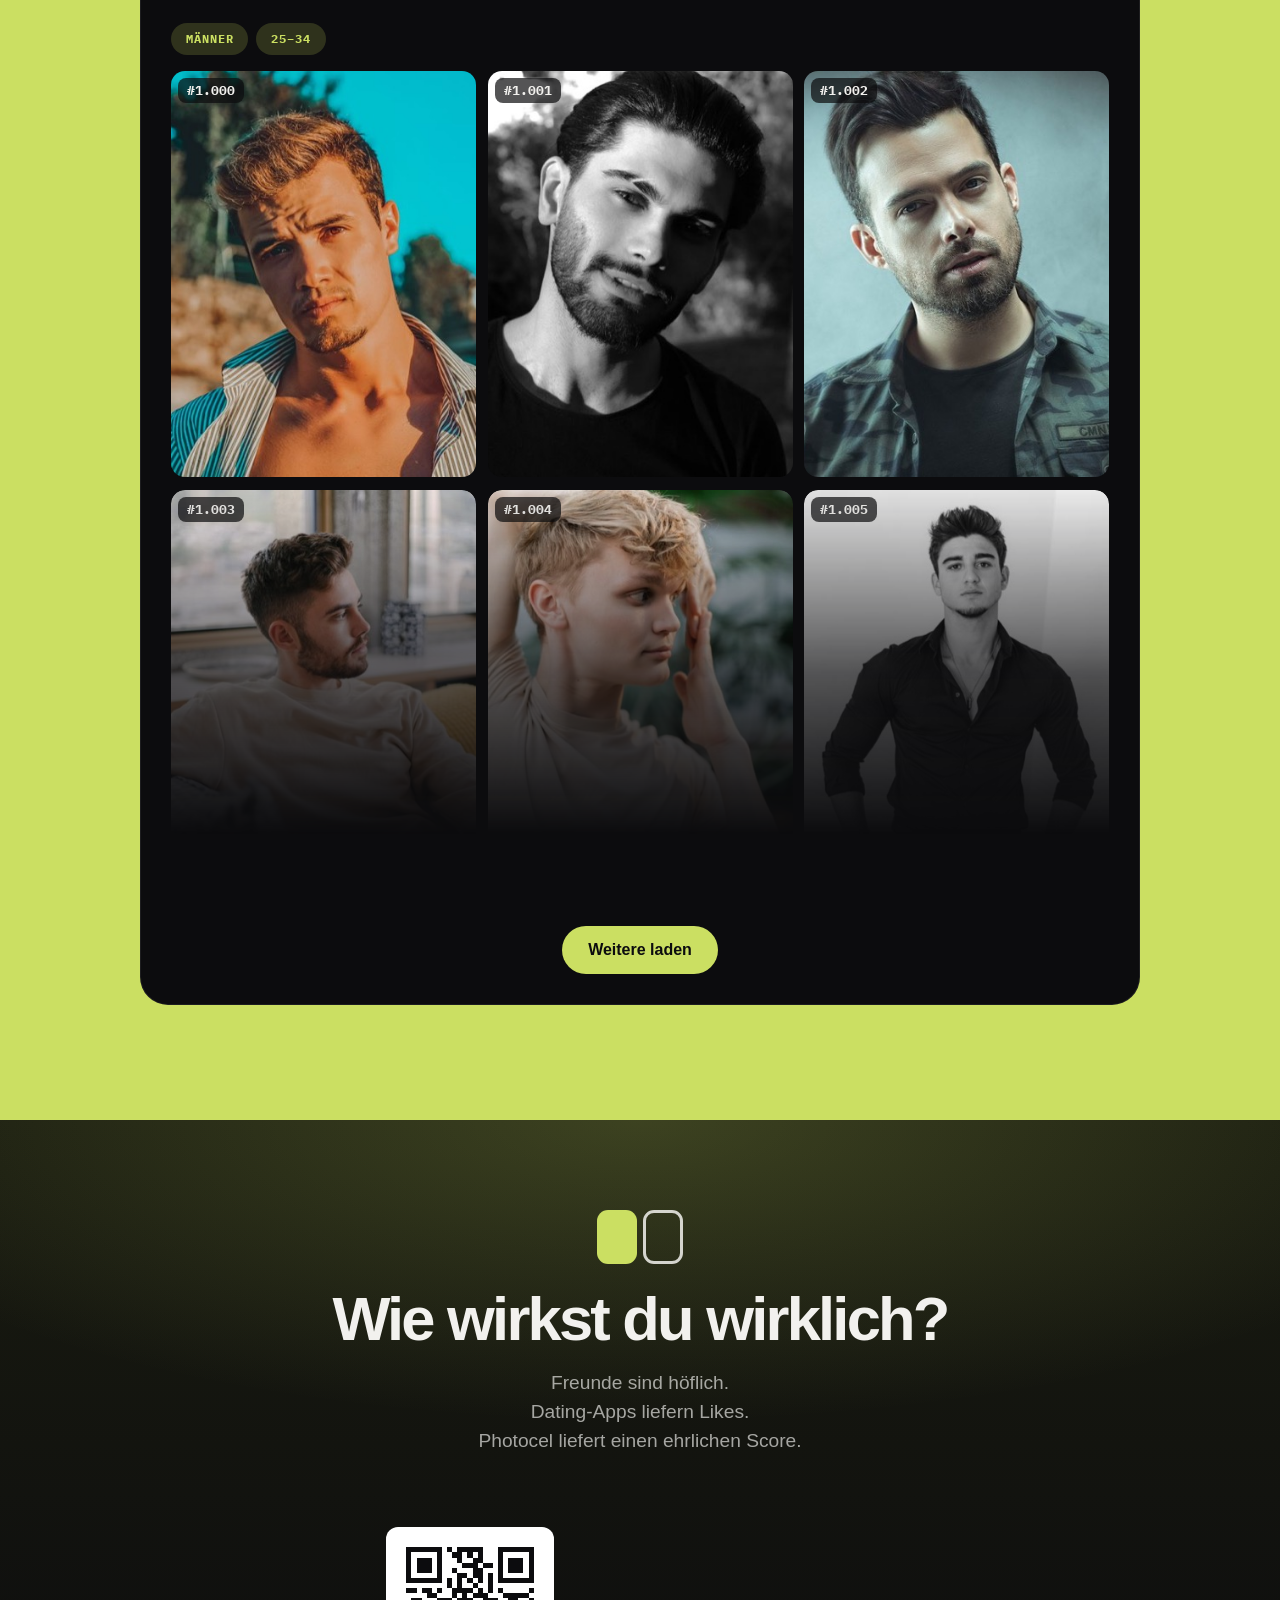
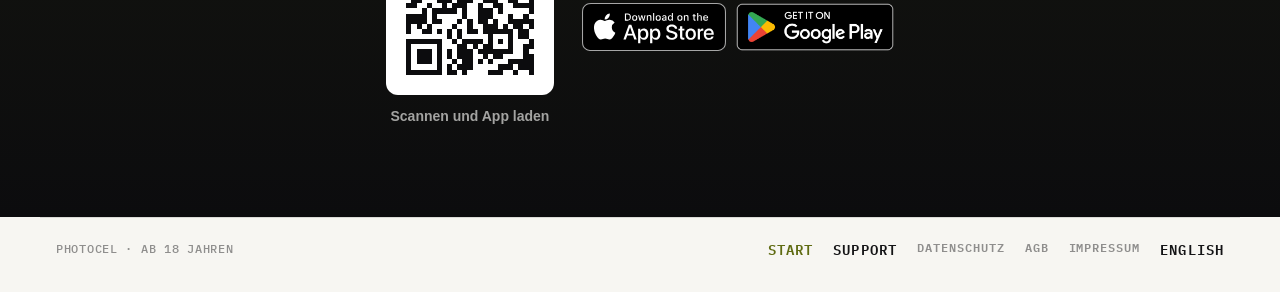
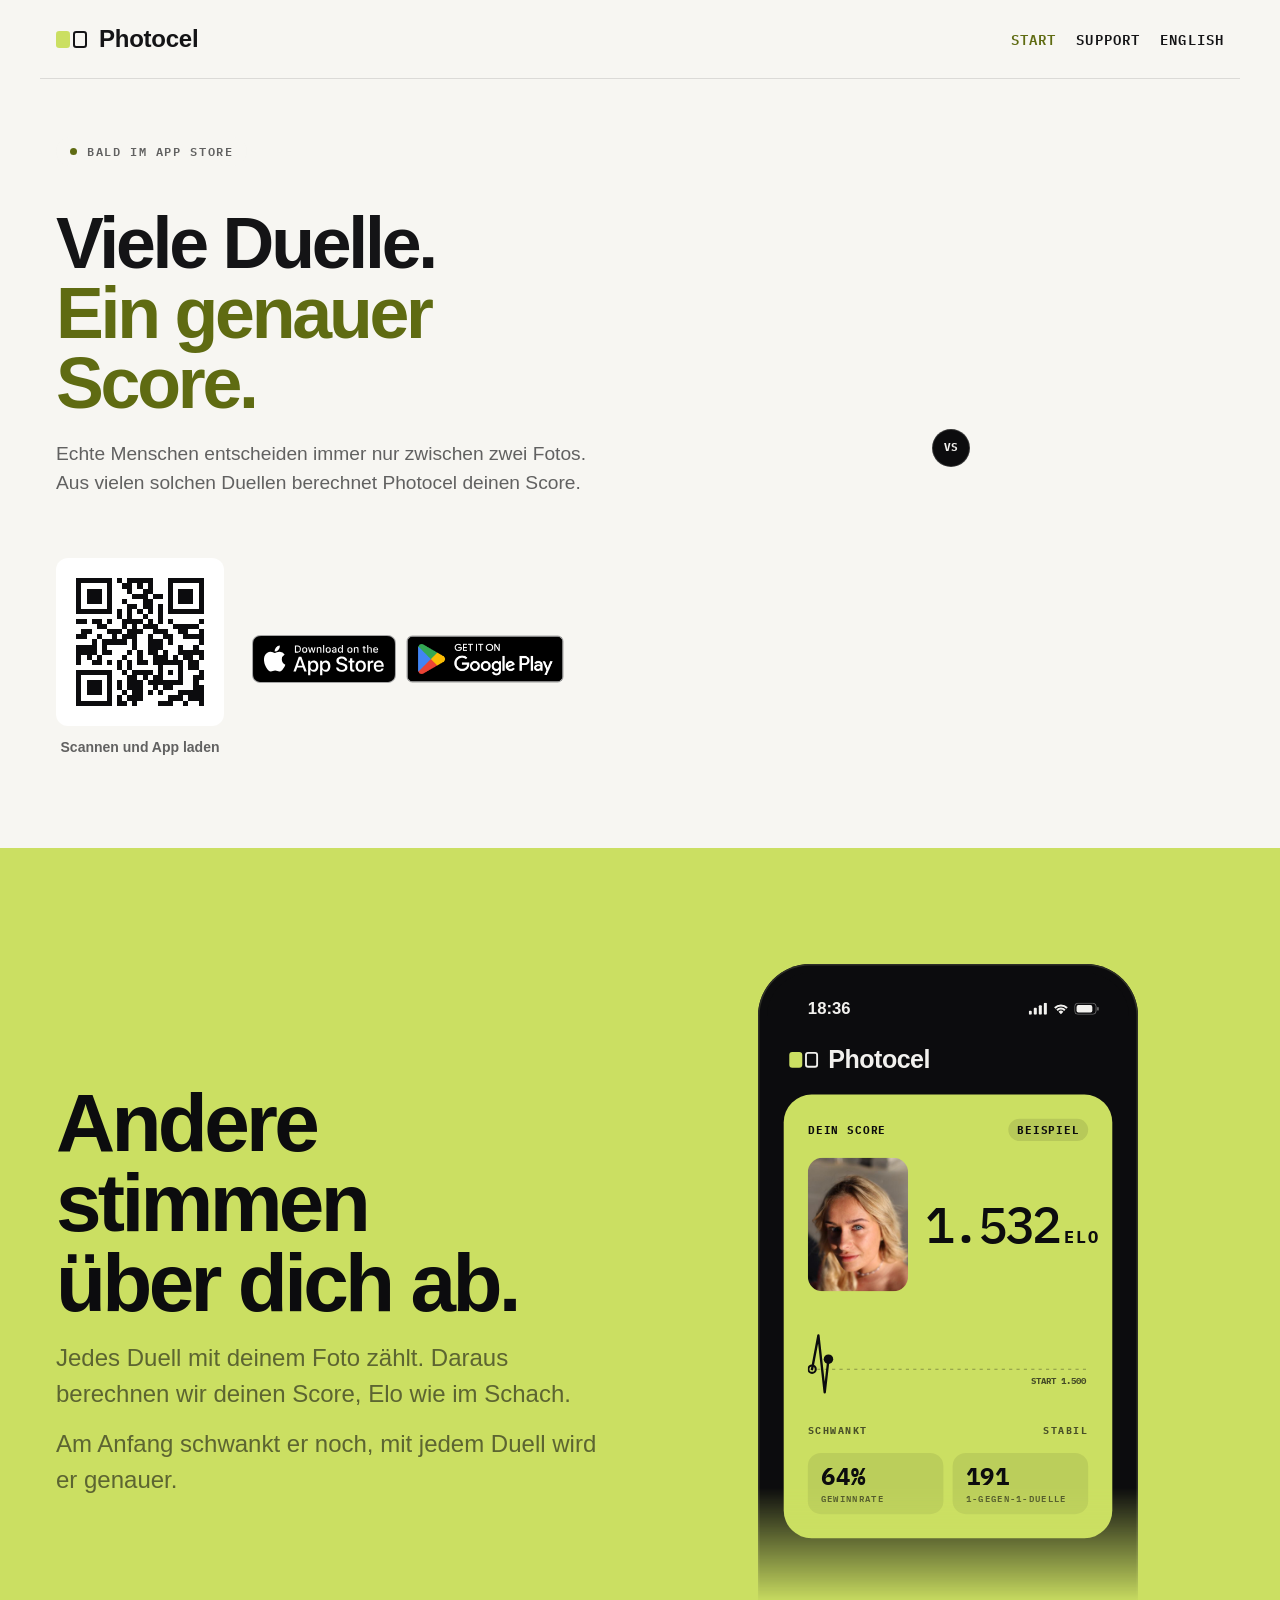
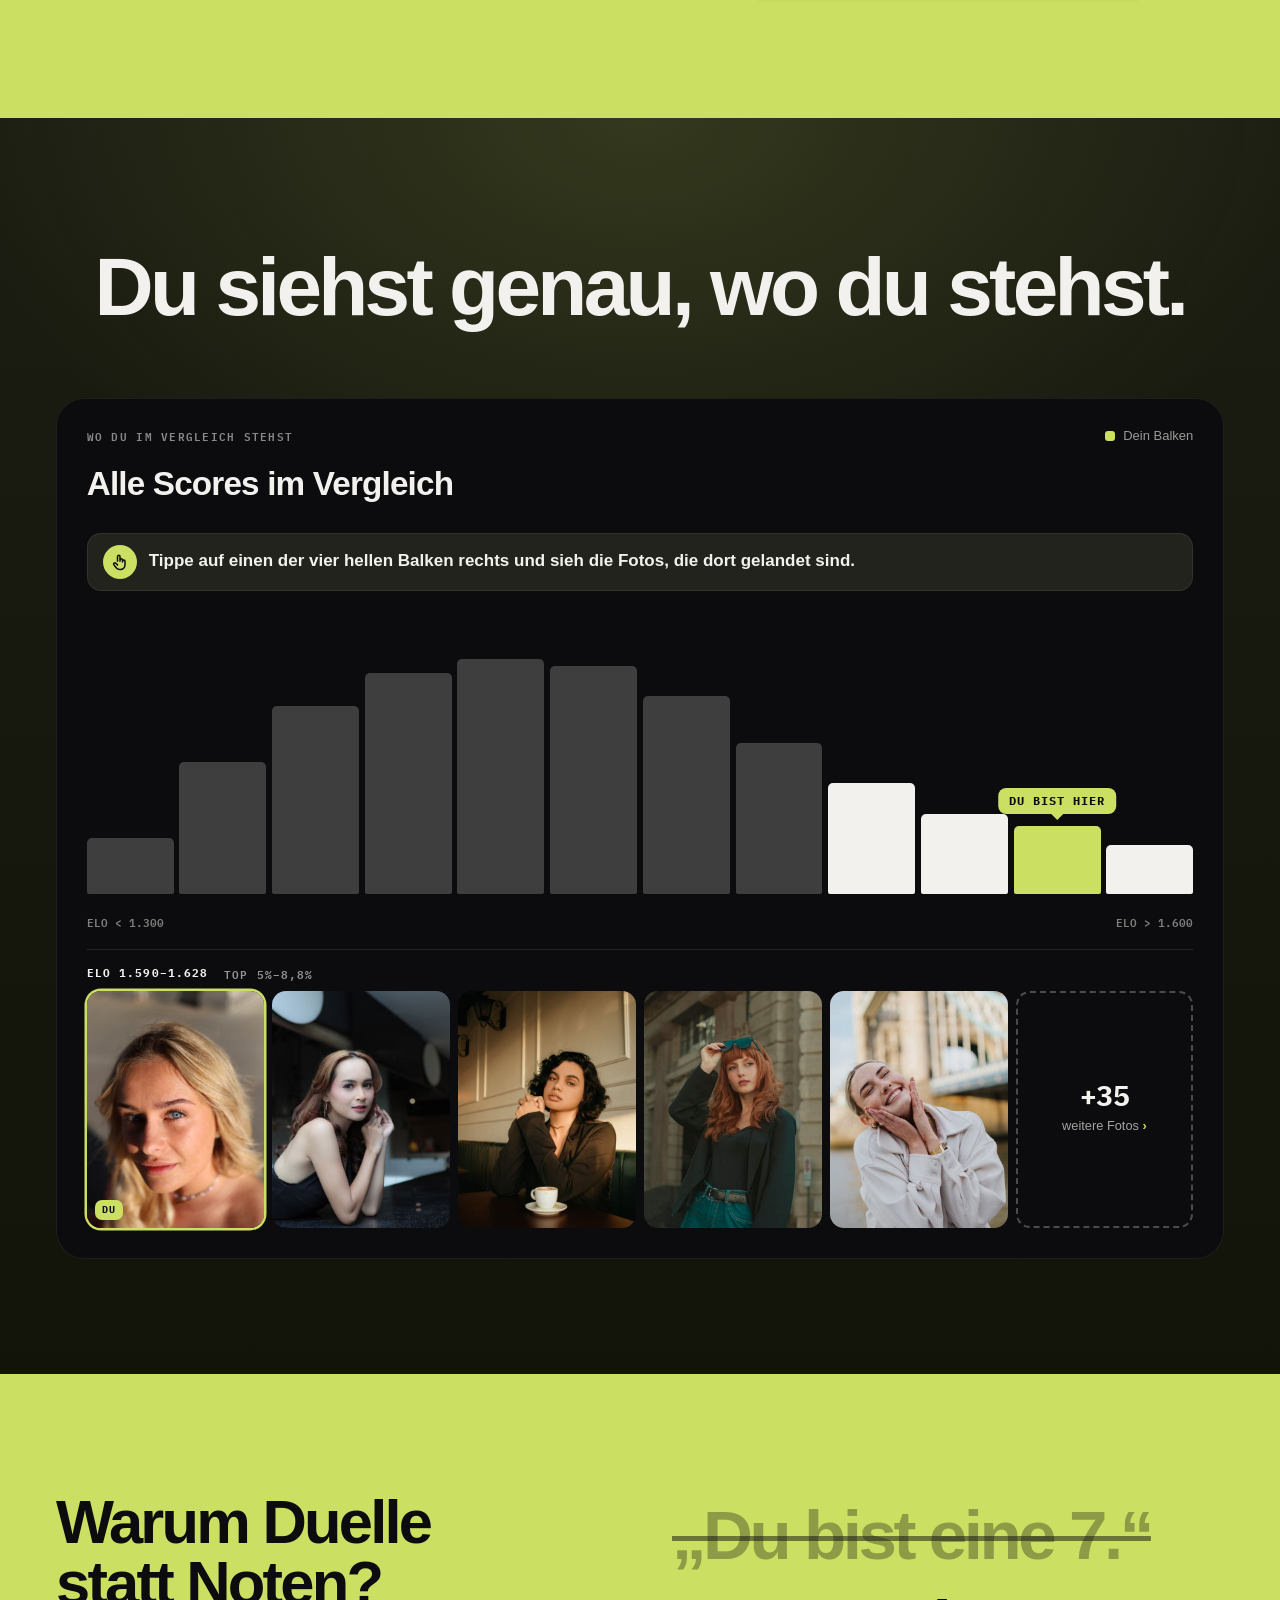
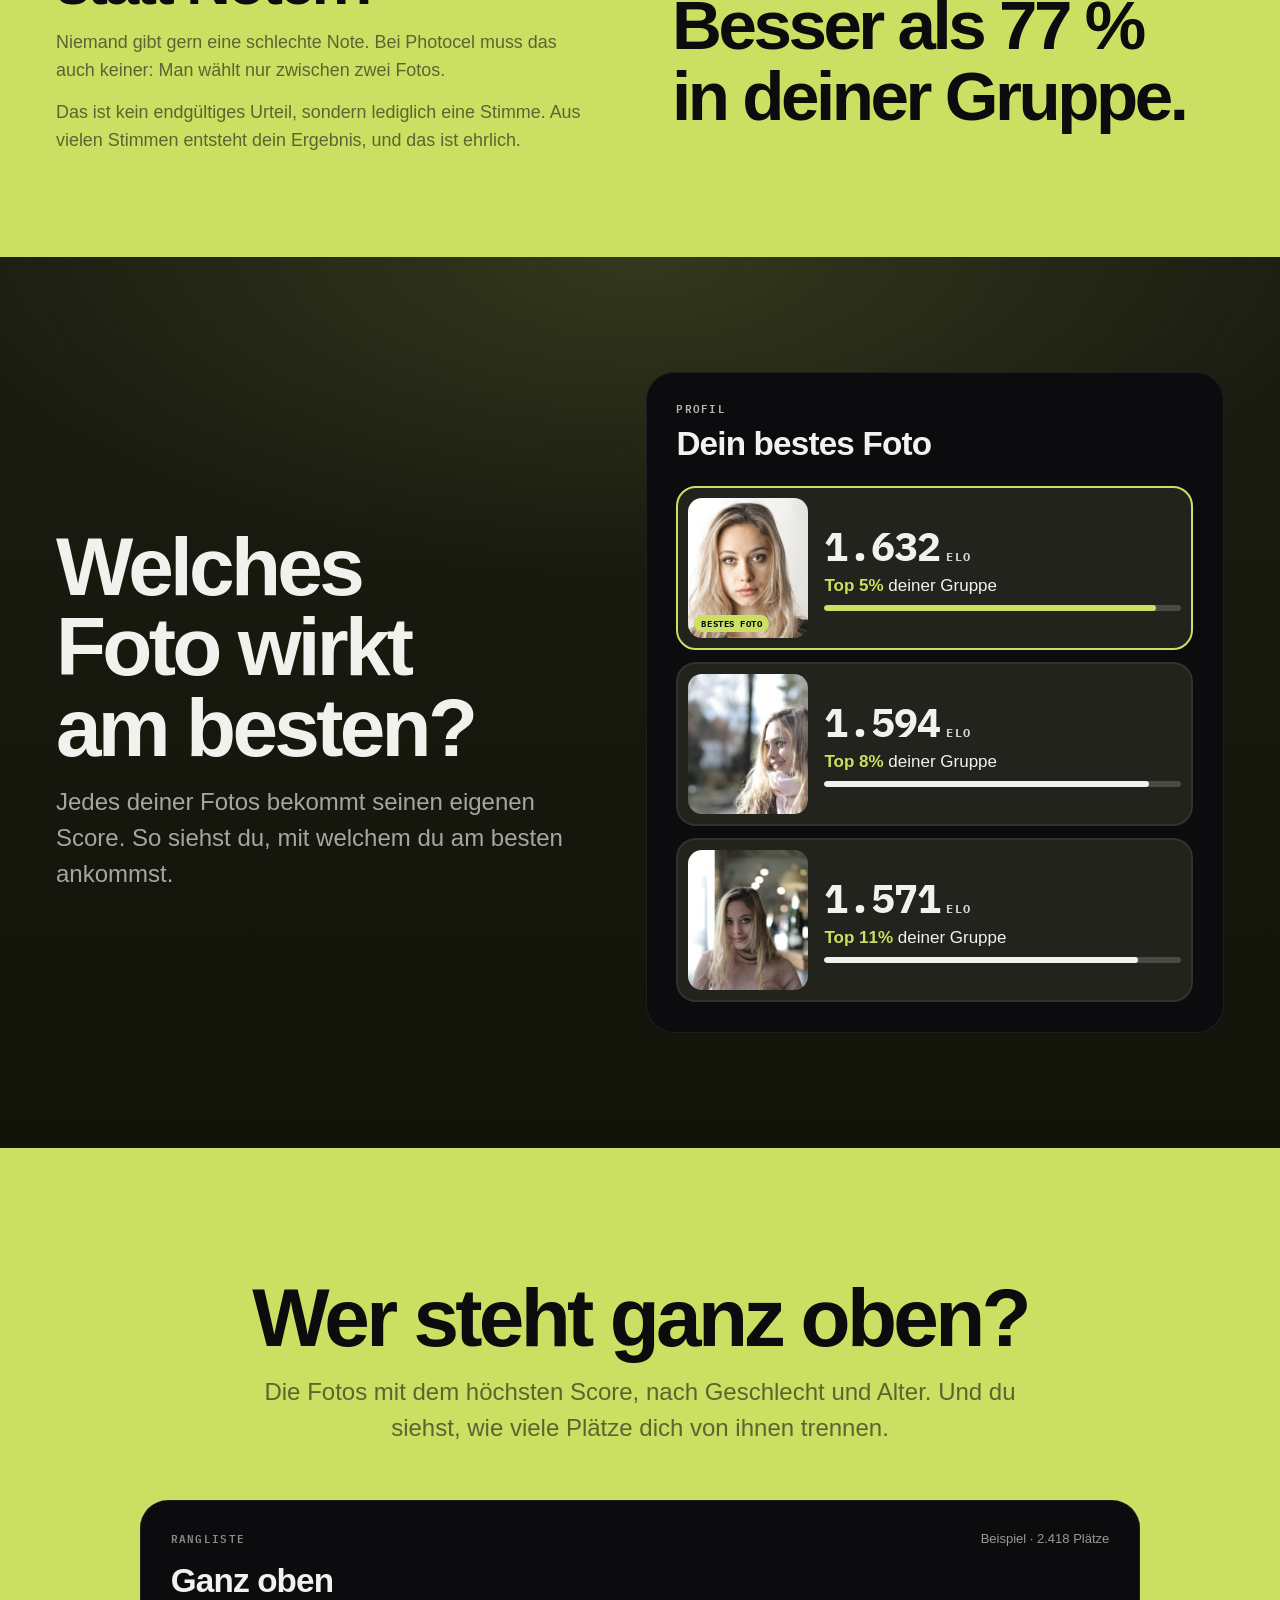
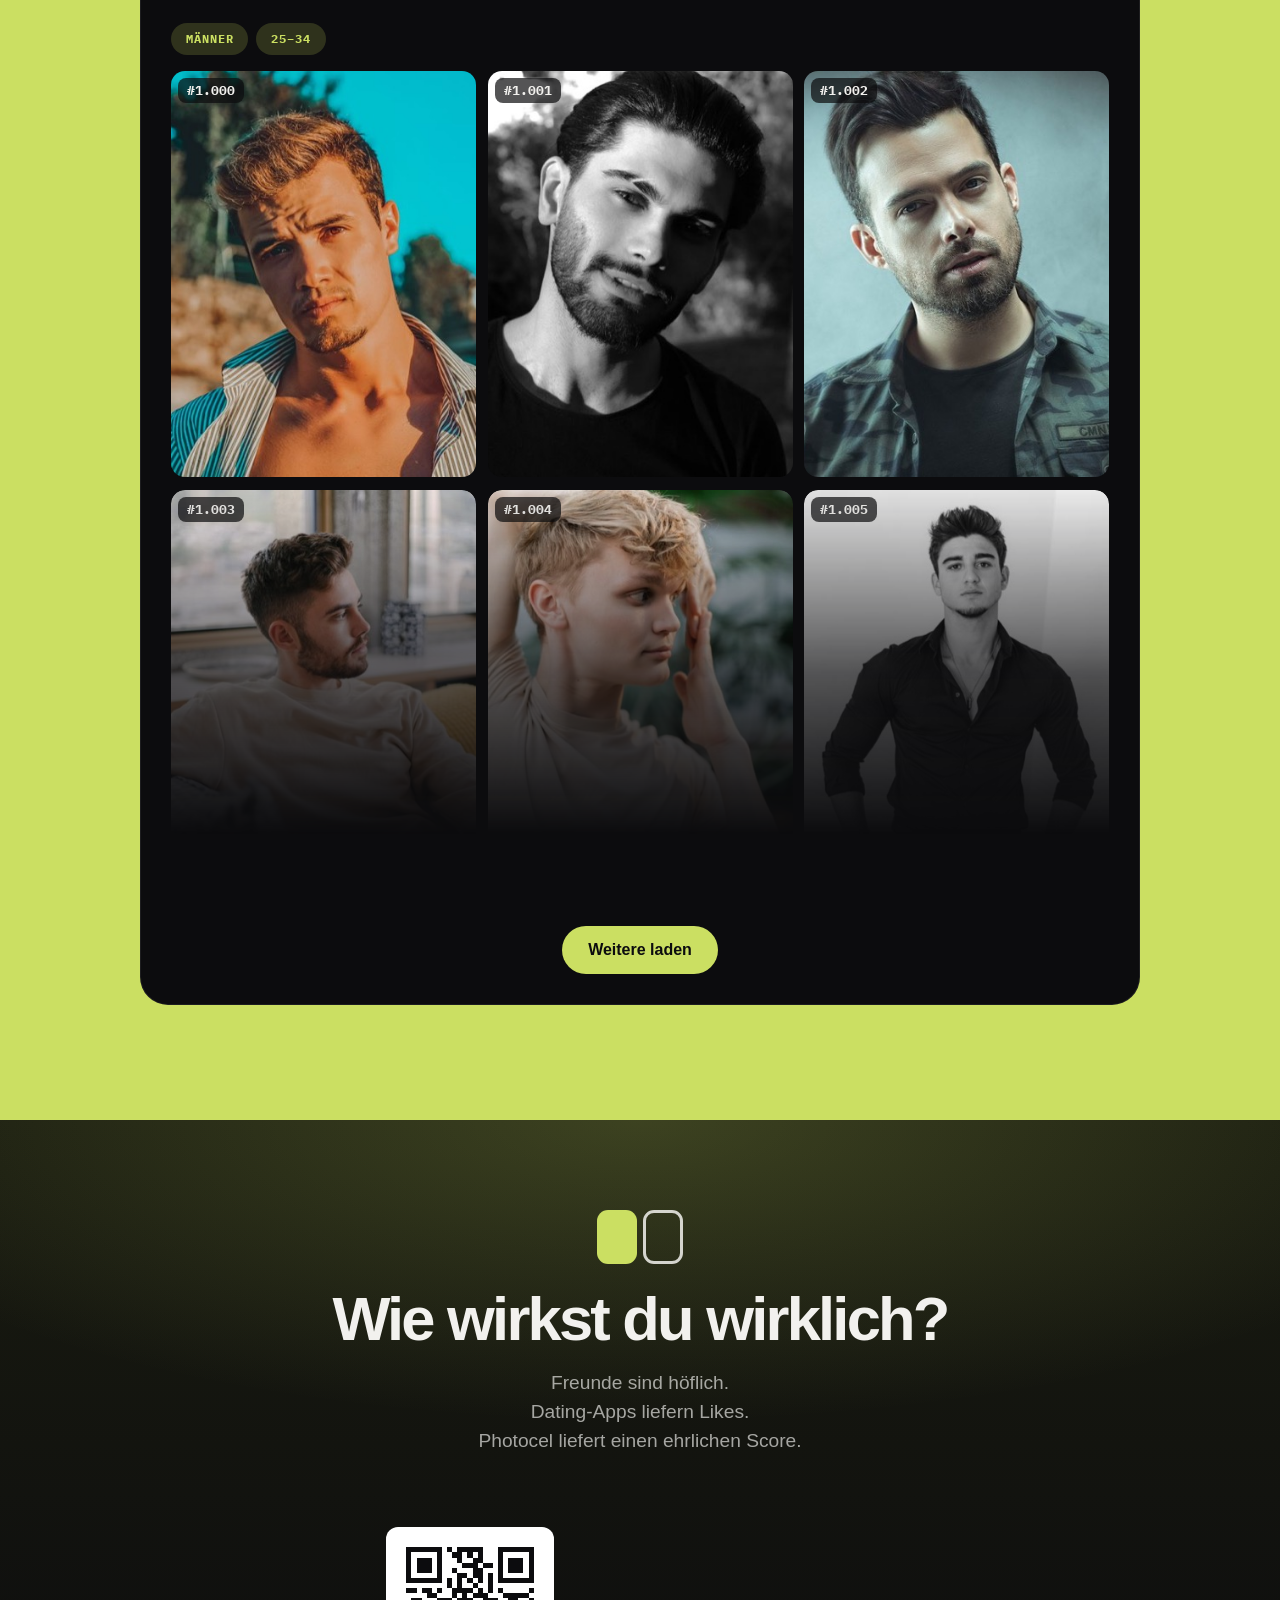
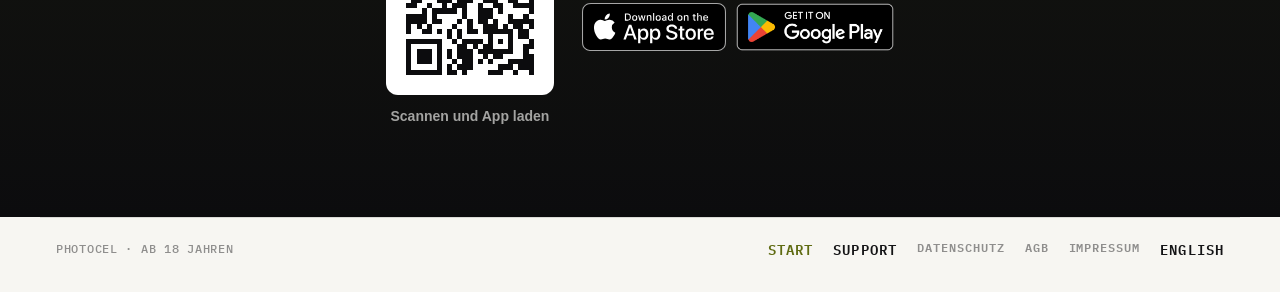
